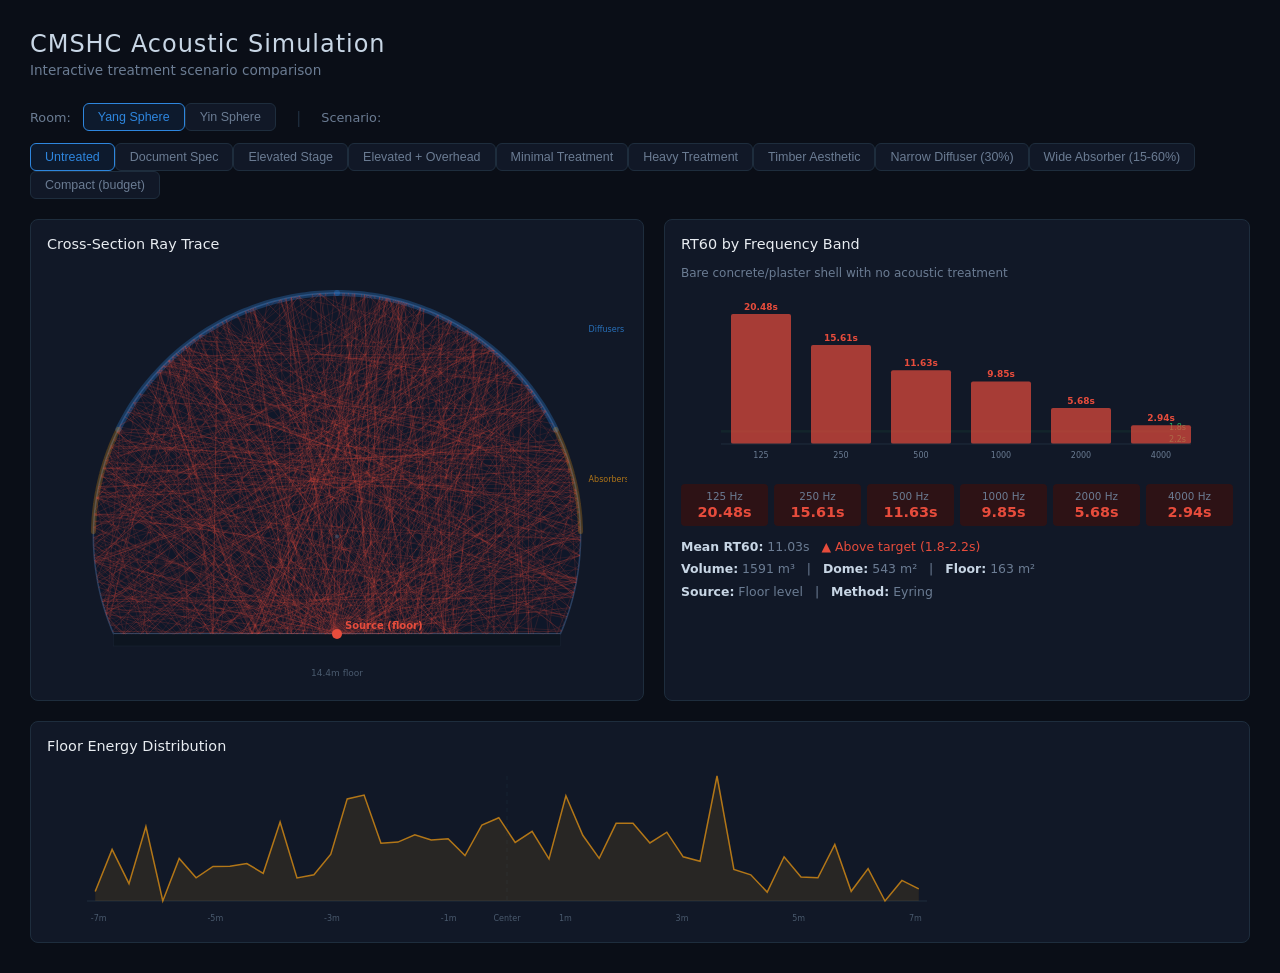
==== index.html @ 95bd2440 "Fix physics errors, calibrate RT60, and correct explanations Major fixes: - Focal convergence: corre" ====
<!DOCTYPE html>
<html lang="en">
<head>
<meta charset="UTF-8">
<meta name="viewport" content="width=device-width, initial-scale=1.0">
<title>CMSHC Acoustic Simulation</title>
<style>
* { margin: 0; padding: 0; box-sizing: border-box; }
body { background: #0a0e17; color: #c8d6e5; font-family: 'Segoe UI', system-ui, sans-serif; padding: 30px; }
h1 { font-size: 1.5rem; font-weight: 500; letter-spacing: 0.04em; margin-bottom: 4px; }
.subtitle { font-size: 0.85rem; color: #6b7c93; margin-bottom: 25px; }
.controls { display: flex; gap: 12px; flex-wrap: wrap; margin-bottom: 20px; align-items: center; }
.controls label { font-size: 0.8rem; color: #6b7c93; }
.btn { background: #111827; border: 1px solid #1e2d3d; color: #6b7c93; padding: 6px 14px;
        border-radius: 6px; cursor: pointer; font-size: 0.78rem; transition: all 0.2s; }
.btn.active { border-color: #2e86de; color: #2e86de; background: #0d1a2d; }
.btn:hover { border-color: #2e86de; }
.panels { display: grid; grid-template-columns: 1fr 1fr; gap: 20px; }
.panel { background: #111827; border: 1px solid #1e2d3d; border-radius: 8px; padding: 16px; }
.panel h3 { font-size: 0.9rem; font-weight: 500; margin-bottom: 12px; color: #e8ecf1; }
.rt60-grid { display: grid; grid-template-columns: repeat(6, 1fr); gap: 6px; margin-top: 10px; }
.rt60-cell { text-align: center; padding: 6px 4px; border-radius: 4px; font-size: 0.75rem; }
.rt60-cell .freq { color: #6b7c93; font-size: 0.65rem; }
.rt60-cell .val { font-size: 0.9rem; font-weight: 600; margin-top: 2px; }
.stats { font-size: 0.78rem; color: #6b7c93; line-height: 1.8; margin-top: 10px; }
.stats strong { color: #c8d6e5; }
.scenario-desc { font-size: 0.75rem; color: #6b7c93; margin-bottom: 12px; line-height: 1.5; }
svg { display: block; }
.energy-bar { fill: #f39c12; opacity: 0.6; }
.target-band { fill: #27ae60; opacity: 0.08; }
@media (max-width: 900px) { .panels { grid-template-columns: 1fr; } }
</style>
</head>
<body>

<h1>CMSHC Acoustic Simulation</h1>
<p class="subtitle">Interactive treatment scenario comparison</p>

<div class="controls">
  <label>Room:</label>
  <div id="room-btns"></div>
  <span style="margin: 0 8px; color:#1e2d3d">|</span>
  <label>Scenario:</label>
  <div id="scenario-btns"></div>
</div>

<div class="panels">
  <div class="panel">
    <h3>Cross-Section Ray Trace</h3>
    <div id="ray-container"></div>
  </div>
  <div class="panel">
    <h3>RT60 by Frequency Band</h3>
    <p id="scenario-desc" class="scenario-desc"></p>
    <div id="rt60-container"></div>
    <div id="rt60-grid" class="rt60-grid"></div>
    <div id="stats" class="stats"></div>
  </div>
  <div class="panel" style="grid-column: 1 / -1;">
    <h3>Floor Energy Distribution</h3>
    <div id="energy-container"></div>
  </div>
</div>

<script>
const DATA = {"yang_sphere":{"name":"Yang Sphere","inner_radius":7.855,"center_height":3.14,"headroom":11.0,"floor_radius":7.2,"oculus_radius":1.0,"volume":1591.0,"dome_area":543.0,"floor_area":163.0,"angle_floor":1.9821,"target_rt60":[1.8,2.2],"scenarios":{"untreated":{"name":"Untreated","description":"Bare concrete/plaster shell with no acoustic treatment","source_height":0.0,"zones":{"diffusers":{"angle_start":0.0,"angle_end":1.1151,"name":"Dome Diffusers (upper 40%)"},"absorbers":{"angle_start":1.1151,"angle_end":1.5506,"name":"Dome Absorbers (30-60%)"}},"rt60":{"freqs":[125,250,500,1000,2000,4000],"values":[20.48,15.61,11.63,9.85,5.68,2.94],"mean":11.03,"method":"Eyring"},"rays":[{"x0":0.0,"y0":0.0,"x1":-7.237,"y1":0.086,"e":1.0},{"x0":-7.237,"y0":0.086,"x1":1.894,"y1":10.764,"e":0.96},{"x0":1.894,"y0":10.764,"x1":3.471,"y1":0.0,"e":0.922},{"x0":3.471,"y0":0.0,"x1":3.901,"y1":9.958,"e":0.903},{"x0":3.901,"y0":9.958,"x1":-7.443,"y1":0.629,"e":0.867},{"x0":-7.443,"y0":0.629,"x1":-2.868,"y1":0.0,"e":0.832},{"x0":-2.868,"y0":0.0,"x1":7.73,"y1":1.744,"e":0.816},{"x0":7.73,"y0":1.744,"x1":-6.365,"y1":7.743,"e":0.783},{"x0":-6.365,"y0":7.743,"x1":2.214,"y1":0.0,"e":0.752},{"x0":2.214,"y0":0.0,"x1":7.71,"y1":4.643,"e":0.737},{"x0":7.71,"y0":4.643,"x1":-5.79,"y1":8.448,"e":0.707},{"x0":-5.79,"y0":8.448,"x1":-2.524,"y1":0.0,"e":0.679},{"x0":-2.524,"y0":0.0,"x1":0.372,"y1":10.986,"e":0.665},{"x0":0.372,"y0":10.986,"x1":2.505,"y1":0.0,"e":0.639},{"x0":2.505,"y0":0.0,"x1":3.449,"y1":10.197,"e":0.626},{"x0":3.449,"y0":10.197,"x1":-6.943,"y1":0.0,"e":0.601},{"x0":-6.943,"y0":0.0,"x1":-7.434,"y1":0.602,"e":0.589},{"x0":-7.434,"y0":0.602,"x1":-6.483,"y1":7.575,"e":0.565},{"x0":-6.483,"y0":7.575,"x1":1.144,"y1":10.912,"e":0.543},{"x0":1.144,"y0":10.912,"x1":7.476,"y1":5.55,"e":0.521},{"x0":0.0,"y0":0.0,"x1":-7.513,"y1":0.848,"e":1.0},{"x0":-7.513,"y0":0.848,"x1":2.788,"y1":10.484,"e":0.96},{"x0":2.788,"y0":10.484,"x1":2.723,"y1":0.0,"e":0.922},{"x0":2.723,"y0":0.0,"x1":1.467,"y1":10.857,"e":0.903},{"x0":1.467,"y0":10.857,"x1":-2.571,"y1":0.0,"e":0.867},{"x0":-2.571,"y0":0.0,"x1":-6.068,"y1":8.128,"e":0.85},{"x0":-6.068,"y0":8.128,"x1":7.855,"y1":3.149,"e":0.816},{"x0":7.855,"y0":3.149,"x1":-2.584,"y1":0.0,"e":0.783},{"x0":-2.584,"y0":0.0,"x1":-7.749,"y1":1.853,"e":0.767},{"x0":-7.749,"y0":1.853,"x1":4.815,"y1":9.346,"e":0.737},{"x0":4.815,"y0":9.346,"x1":2.303,"y1":0.0,"e":0.707},{"x0":2.303,"y0":0.0,"x1":-1.21,"y1":10.902,"e":0.693},{"x0":-1.21,"y0":10.902,"x1":0.258,"y1":0.0,"e":0.665},{"x0":0.258,"y0":0.0,"x1":2.142,"y1":10.697,"e":0.652},{"x0":2.142,"y0":10.697,"x1":-2.563,"y1":0.0,"e":0.626},{"x0":-2.563,"y0":0.0,"x1":-5.79,"y1":8.448,"e":0.613},{"x0":-5.79,"y0":8.448,"x1":7.831,"y1":2.526,"e":0.589},{"x0":7.831,"y0":2.526,"x1":-7.461,"y1":0.685,"e":0.565},{"x0":-7.461,"y0":0.685,"x1":6.259,"y1":7.886,"e":0.543},{"x0":6.259,"y0":7.886,"x1":-2.993,"y1":0.0,"e":0.521},{"x0":0.0,"y0":0.0,"x1":-7.716,"y1":1.669,"e":1.0},{"x0":-7.716,"y0":1.669,"x1":5.164,"y1":9.059,"e":0.96},{"x0":5.164,"y0":9.059,"x1":2.319,"y1":0.0,"e":0.922},{"x0":2.319,"y0":0.0,"x1":-1.477,"y1":10.855,"e":0.903},{"x0":-1.477,"y0":10.855,"x1":-1.586,"y1":0.0,"e":0.867},{"x0":-1.586,"y0":0.0,"x1":-2.644,"y1":10.537,"e":0.85},{"x0":-2.644,"y0":10.537,"x1":5.657,"y1":0.0,"e":0.816},{"x0":5.657,"y0":0.0,"x1":7.853,"y1":2.972,"e":0.799},{"x0":7.853,"y0":2.972,"x1":2.271,"y1":10.66,"e":0.767},{"x0":2.271,"y0":10.66,"x1":-7.51,"y1":5.443,"e":0.737},{"x0":-7.51,"y0":5.443,"x1":-4.914,"y1":0.0,"e":0.707},{"x0":-4.914,"y0":0.0,"x1":0.964,"y1":10.936,"e":0.693},{"x0":0.964,"y0":10.936,"x1":2.211,"y1":0.0,"e":0.665},{"x0":2.211,"y0":0.0,"x1":2.471,"y1":10.596,"e":0.652},{"x0":2.471,"y0":10.596,"x1":-3.669,"y1":0.0,"e":0.626},{"x0":-3.669,"y0":0.0,"x1":-7.286,"y1":6.075,"e":0.613},{"x0":-7.286,"y0":6.075,"x1":4.415,"y1":9.637,"e":0.589},{"x0":4.415,"y0":9.637,"x1":4.335,"y1":0.0,"e":0.565},{"x0":4.335,"y0":0.0,"x1":4.049,"y1":9.871,"e":0.554},{"x0":4.049,"y0":9.871,"x1":-7.627,"y1":5.02,"e":0.532},{"x0":0.0,"y0":0.0,"x1":-7.832,"y1":2.54,"e":1.0},{"x0":-7.832,"y0":2.54,"x1":4.944,"y1":9.244,"e":0.96},{"x0":4.944,"y0":9.244,"x1":1.756,"y1":0.0,"e":0.922},{"x0":1.756,"y0":0.0,"x1":-1.811,"y1":10.784,"e":0.903},{"x0":-1.811,"y0":10.784,"x1":0.893,"y1":0.0,"e":0.867},{"x0":0.893,"y0":0.0,"x1":2.823,"y1":10.47,"e":0.85},{"x0":2.823,"y0":10.47,"x1":-3.048,"y1":0.0,"e":0.816},{"x0":-3.048,"y0":0.0,"x1":-6.758,"y1":7.144,"e":0.799},{"x0":-6.758,"y0":7.144,"x1":7.402,"y1":5.771,"e":0.767},{"x0":7.402,"y0":5.771,"x1":-0.256,"y1":0.0,"e":0.737},{"x0":-0.256,"y0":0.0,"x1":-7.177,"y1":6.333,"e":0.722},{"x0":-7.177,"y0":6.333,"x1":7.854,"y1":3.008,"e":0.693},{"x0":7.854,"y0":3.008,"x1":-7.569,"y1":1.039,"e":0.665},{"x0":-7.569,"y0":1.039,"x1":5.661,"y1":8.585,"e":0.639},{"x0":5.661,"y0":8.585,"x1":-1.141,"y1":0.0,"e":0.613},{"x0":-1.141,"y0":0.0,"x1":-6.205,"y1":7.956,"e":0.601},{"x0":-6.205,"y0":7.956,"x1":7.714,"y1":1.658,"e":0.577},{"x0":7.714,"y0":1.658,"x1":-7.825,"y1":2.458,"e":0.554},{"x0":-7.825,"y0":2.458,"x1":7.069,"y1":6.565,"e":0.532},{"x0":7.069,"y0":6.565,"x1":-1.88,"y1":0.0,"e":0.51},{"x0":0.0,"y0":0.0,"x1":-7.849,"y1":3.45,"e":1.0},{"x0":-7.849,"y0":3.45,"x1":5.781,"y1":8.459,"e":0.96},{"x0":5.781,"y0":8.459,"x1":1.012,"y1":0.0,"e":0.922},{"x0":1.012,"y0":0.0,"x1":-4.831,"y1":9.334,"e":0.903},{"x0":-4.831,"y0":9.334,"x1":2.239,"y1":0.0,"e":0.867},{"x0":2.239,"y0":0.0,"x1":7.39,"y1":5.803,"e":0.85},{"x0":7.39,"y0":5.803,"x1":-5.311,"y1":8.928,"e":0.816},{"x0":-5.311,"y0":8.928,"x1":-2.736,"y1":0.0,"e":0.783},{"x0":-2.736,"y0":0.0,"x1":0.244,"y1":10.991,"e":0.767},{"x0":0.244,"y0":10.991,"x1":1.088,"y1":0.0,"e":0.737},{"x0":1.088,"y0":0.0,"x1":1.829,"y1":10.779,"e":0.722},{"x0":1.829,"y0":10.779,"x1":-4.084,"y1":0.0,"e":0.693},{"x0":-4.084,"y0":0.0,"x1":-7.376,"y1":5.842,"e":0.679},{"x0":-7.376,"y0":5.842,"x1":5.066,"y1":9.143,"e":0.652},{"x0":5.066,"y0":9.143,"x1":3.254,"y1":0.0,"e":0.626},{"x0":3.254,"y0":0.0,"x1":1.953,"y1":10.748,"e":0.613},{"x0":1.953,"y0":10.748,"x1":-4.427,"y1":0.0,"e":0.589},{"x0":-4.427,"y0":0.0,"x1":-7.319,"y1":5.992,"e":0.577},{"x0":-7.319,"y0":5.992,"x1":5.063,"y1":9.146,"e":0.554},{"x0":5.063,"y0":9.146,"x1":3.062,"y1":0.0,"e":0.532},{"x0":0.0,"y0":0.0,"x1":-7.756,"y1":4.386,"e":1.0},{"x0":-7.756,"y0":4.386,"x1":5.733,"y1":8.51,"e":0.96},{"x0":5.733,"y0":8.51,"x1":2.707,"y1":0.0,"e":0.922},{"x0":2.707,"y0":0.0,"x1":-0.088,"y1":10.995,"e":0.903},{"x0":-0.088,"y0":10.995,"x1":-1.077,"y1":0.0,"e":0.867},{"x0":-1.077,"y0":0.0,"x1":-2.796,"y1":10.481,"e":0.85},{"x0":-2.796,"y0":10.481,"x1":4.709,"y1":0.0,"e":0.816},{"x0":4.709,"y0":0.0,"x1":7.714,"y1":4.623,"e":0.799},{"x0":7.714,"y0":4.623,"x1":-1.353,"y1":10.878,"e":0.767},{"x0":-1.353,"y0":10.878,"x1":-7.847,"y1":2.785,"e":0.737},{"x0":-7.847,"y0":2.785,"x1":-4.397,"y1":0.0,"e":0.707},{"x0":-4.397,"y0":0.0,"x1":5.255,"y1":8.979,"e":0.693},{"x0":5.255,"y0":8.979,"x1":-3.151,"y1":0.0,"e":0.665},{"x0":-3.151,"y0":0.0,"x1":-7.435,"y1":5.674,"e":0.652},{"x0":-7.435,"y0":5.674,"x1":5.58,"y1":8.669,"e":0.626},{"x0":5.58,"y0":8.669,"x1":2.208,"y1":0.0,"e":0.601},{"x0":2.208,"y0":0.0,"x1":-2.745,"y1":10.5,"e":0.589},{"x0":-2.745,"y0":10.5,"x1":1.34,"y1":0.0,"e":0.565},{"x0":1.34,"y0":0.0,"x1":4.153,"y1":9.808,"e":0.554},{"x0":4.153,"y0":9.808,"x1":-6.507,"y1":0.0,"e":0.532},{"x0":0.0,"y0":0.0,"x1":-7.543,"y1":5.332,"e":1.0},{"x0":-7.543,"y0":5.332,"x1":7.335,"y1":5.951,"e":0.96},{"x0":7.335,"y0":5.951,"x1":0.381,"y1":0.0,"e":0.922},{"x0":0.381,"y0":0.0,"x1":-6.651,"y1":7.32,"e":0.903},{"x0":-6.651,"y0":7.32,"x1":7.712,"y1":1.65,"e":0.867},{"x0":7.712,"y0":1.65,"x1":-7.821,"y1":3.872,"e":0.832},{"x0":-7.821,"y0":3.872,"x1":7.854,"y1":3.046,"e":0.799},{"x0":7.854,"y0":3.046,"x1":-7.839,"y1":3.639,"e":0.767},{"x0":-7.839,"y0":3.639,"x1":7.401,"y1":0.507,"e":0.736},{"x0":7.401,"y0":0.507,"x1":-5.191,"y1":9.036,"e":0.707},{"x0":-5.191,"y0":9.036,"x1":0.102,"y1":0.0,"e":0.679},{"x0":0.102,"y0":0.0,"x1":5.691,"y1":8.554,"e":0.665},{"x0":5.691,"y0":8.554,"x1":-5.233,"y1":0.0,"e":0.639},{"x0":-5.233,"y0":0.0,"x1":-7.809,"y1":2.288,"e":0.626},{"x0":-7.809,"y0":2.288,"x1":0.361,"y1":10.987,"e":0.601},{"x0":0.361,"y0":10.987,"x1":7.504,"y1":0.819,"e":0.577},{"x0":7.504,"y0":0.819,"x1":4.101,"y1":0.0,"e":0.554},{"x0":4.101,"y0":0.0,"x1":-7.845,"y1":2.741,"e":0.543},{"x0":-7.845,"y0":2.741,"x1":6.798,"y1":7.076,"e":0.521},{"x0":6.798,"y0":7.076,"x1":0.408,"y1":0.0,"e":0.5},{"x0":0.0,"y0":0.0,"x1":-7.206,"y1":6.268,"e":1.0},{"x0":-7.206,"y0":6.268,"x1":7.798,"y1":4.087,"e":0.96},{"x0":7.798,"y0":4.087,"x1":-3.363,"y1":0.0,"e":0.922},{"x0":-3.363,"y0":0.0,"x1":-7.683,"y1":1.507,"e":0.903},{"x0":-7.683,"y0":1.507,"x1":2.672,"y1":10.527,"e":0.867},{"x0":2.672,"y0":10.527,"x1":3.642,"y1":0.0,"e":0.832},{"x0":3.642,"y0":0.0,"x1":5.052,"y1":9.155,"e":0.816},{"x0":5.052,"y0":9.155,"x1":-7.673,"y1":4.82,"e":0.783},{"x0":-7.673,"y0":4.82,"x1":-1.825,"y1":0.0,"e":0.752},{"x0":-1.825,"y0":0.0,"x1":6.384,"y1":7.716,"e":0.737},{"x0":6.384,"y0":7.716,"x1":-7.817,"y1":2.371,"e":0.707},{"x0":-7.817,"y0":2.371,"x1":7.735,"y1":1.773,"e":0.679},{"x0":7.735,"y0":1.773,"x1":-7.716,"y1":4.61,"e":0.652},{"x0":-7.716,"y0":4.61,"x1":6.653,"y1":0.0,"e":0.626},{"x0":6.653,"y0":0.0,"x1":7.323,"y1":0.298,"e":0.613},{"x0":7.323,"y0":0.298,"x1":3.629,"y1":10.107,"e":0.589},{"x0":3.629,"y0":10.107,"x1":-7.43,"y1":5.689,"e":0.565},{"x0":-7.43,"y0":5.689,"x1":-4.077,"y1":0.0,"e":0.543},{"x0":-4.077,"y0":0.0,"x1":1.097,"y1":10.918,"e":0.532},{"x0":1.097,"y0":10.918,"x1":3.432,"y1":0.0,"e":0.51},{"x0":0.0,"y0":0.0,"x1":-6.741,"y1":7.173,"e":1.0},{"x0":-6.741,"y0":7.173,"x1":7.605,"y1":1.175,"e":0.96},{"x0":7.605,"y0":1.175,"x1":-7.571,"y1":1.046,"e":0.922},{"x0":-7.571,"y0":1.046,"x1":6.64,"y1":7.336,"e":0.885},{"x0":6.64,"y0":7.336,"x1":-4.696,"y1":0.0,"e":0.849},{"x0":-4.696,"y0":0.0,"x1":-7.817,"y1":2.373,"e":0.832},{"x0":-7.817,"y0":2.373,"x1":1.655,"y1":10.819,"e":0.799},{"x0":1.655,"y0":10.819,"x1":7.094,"y1":0.0,"e":0.767},{"x0":7.094,"y0":0.0,"x1":7.714,"y1":1.659,"e":0.752},{"x0":7.714,"y0":1.659,"x1":7.432,"y1":5.684,"e":0.722},{"x0":7.432,"y0":5.684,"x1":4.422,"y1":9.632,"e":0.693},{"x0":4.422,"y0":9.632,"x1":-1.42,"y1":10.866,"e":0.665},{"x0":-1.42,"y0":10.866,"x1":-7.337,"y1":5.944,"e":0.639},{"x0":-7.337,"y0":5.944,"x1":-6.245,"y1":0.0,"e":0.613},{"x0":-6.245,"y0":0.0,"x1":-5.63,"y1":8.618,"e":0.601},{"x0":-5.63,"y0":8.618,"x1":5.998,"y1":8.213,"e":0.577},{"x0":5.998,"y0":8.213,"x1":3.87,"y1":0.0,"e":0.554},{"x0":3.87,"y0":0.0,"x1":1.573,"y1":10.836,"e":0.543},{"x0":1.573,"y0":10.836,"x1":-4.064,"y1":0.0,"e":0.521},{"x0":-4.064,"y0":0.0,"x1":-7.472,"y1":5.563,"e":0.51},{"x0":0.0,"y0":0.0,"x1":-6.15,"y1":8.027,"e":1.0},{"x0":-6.15,"y0":8.027,"x1":7.852,"y1":3.374,"e":0.96},{"x0":7.852,"y0":3.374,"x1":1.327,"y1":0.0,"e":0.922},{"x0":1.327,"y0":0.0,"x1":-7.46,"y1":5.601,"e":0.903},{"x0":-7.46,"y0":5.601,"x1":7.855,"y1":3.108,"e":0.867},{"x0":7.855,"y0":3.108,"x1":-5.287,"y1":0.0,"e":0.832},{"x0":-5.287,"y0":0.0,"x1":-7.464,"y1":0.693,"e":0.816},{"x0":-7.464,"y0":0.693,"x1":1.715,"y1":10.806,"e":0.783},{"x0":1.715,"y0":10.806,"x1":3.465,"y1":0.0,"e":0.752},{"x0":3.465,"y0":0.0,"x1":4.216,"y1":9.768,"e":0.737},{"x0":4.216,"y0":9.768,"x1":-7.85,"y1":3.427,"e":0.707},{"x0":-7.85,"y0":3.427,"x1":-0.227,"y1":0.0,"e":0.679},{"x0":-0.227,"y0":0.0,"x1":7.814,"y1":3.938,"e":0.665},{"x0":7.814,"y0":3.938,"x1":-5.531,"y1":8.718,"e":0.639},{"x0":-5.531,"y0":8.718,"x1":-1.113,"y1":0.0,"e":0.613},{"x0":-1.113,"y0":0.0,"x1":4.483,"y1":9.591,"e":0.601},{"x0":4.483,"y0":9.591,"x1":-5.14,"y1":0.0,"e":0.577},{"x0":-5.14,"y0":0.0,"x1":-7.853,"y1":2.966,"e":0.565},{"x0":-7.853,"y0":2.966,"x1":-1.811,"y1":10.784,"e":0.543},{"x0":-1.811,"y0":10.784,"x1":7.739,"y1":4.485,"e":0.521},{"x0":0.0,"y0":0.0,"x1":-5.439,"y1":8.808,"e":1.0},{"x0":-5.439,"y0":8.808,"x1":7.644,"y1":1.333,"e":0.96},{"x0":7.644,"y0":1.333,"x1":0.106,"y1":0.0,"e":0.922},{"x0":0.106,"y0":0.0,"x1":-7.809,"y1":2.292,"e":0.903},{"x0":-7.809,"y0":2.292,"x1":6.393,"y1":7.704,"e":0.867},{"x0":6.393,"y0":7.704,"x1":-2.053,"y1":0.0,"e":0.832},{"x0":-2.053,"y0":0.0,"x1":-7.316,"y1":6.0,"e":0.816},{"x0":-7.316,"y0":6.0,"x1":7.479,"y1":5.542,"e":0.783},{"x0":7.479,"y0":5.542,"x1":0.602,"y1":0.0,"e":0.752},{"x0":0.602,"y0":0.0,"x1":-6.704,"y1":7.234,"e":0.737},{"x0":-6.704,"y0":7.234,"x1":7.784,"y1":2.087,"e":0.707},{"x0":7.784,"y0":2.087,"x1":-7.311,"y1":0.267,"e":0.679},{"x0":-7.311,"y0":0.267,"x1":4.984,"y1":9.211,"e":0.652},{"x0":4.984,"y0":9.211,"x1":-0.705,"y1":0.0,"e":0.626},{"x0":-0.705,"y0":0.0,"x1":-6.129,"y1":8.053,"e":0.613},{"x0":-6.129,"y0":8.053,"x1":7.854,"y1":3.278,"e":0.589},{"x0":7.854,"y0":3.278,"x1":0.348,"y1":0.0,"e":0.565},{"x0":0.348,"y0":0.0,"x1":-7.75,"y1":4.421,"e":0.554},{"x0":-7.75,"y0":4.421,"x1":7.631,"y1":5.002,"e":0.532},{"x0":7.631,"y0":5.002,"x1":-0.389,"y1":0.0,"e":0.51},{"x0":0.0,"y0":0.0,"x1":-4.617,"y1":9.495,"e":1.0},{"x0":-4.617,"y0":9.495,"x1":3.625,"y1":0.0,"e":0.96},{"x0":3.625,"y0":0.0,"x1":7.581,"y1":5.197,"e":0.941},{"x0":7.581,"y0":5.197,"x1":-5.424,"y1":8.822,"e":0.903},{"x0":-5.424,"y0":8.822,"x1":-2.129,"y1":0.0,"e":0.867},{"x0":-2.129,"y0":0.0,"x1":2.237,"y1":10.67,"e":0.85},{"x0":2.237,"y0":10.67,"x1":1.526,"y1":0.0,"e":0.816},{"x0":1.526,"y0":0.0,"x1":1.999,"y1":10.737,"e":0.799},{"x0":1.999,"y0":10.737,"x1":-2.86,"y1":0.0,"e":0.767},{"x0":-2.86,"y0":0.0,"x1":-6.363,"y1":7.747,"e":0.752},{"x0":-6.363,"y0":7.747,"x1":7.779,"y1":4.231,"e":0.722},{"x0":7.779,"y0":4.231,"x1":-2.573,"y1":0.0,"e":0.693},{"x0":-2.573,"y0":0.0,"x1":-7.85,"y1":2.855,"e":0.679},{"x0":-7.85,"y0":2.855,"x1":2.08,"y1":10.715,"e":0.652},{"x0":2.08,"y0":10.715,"x1":5.701,"y1":0.0,"e":0.626},{"x0":5.701,"y0":0.0,"x1":7.112,"y1":6.474,"e":0.613},{"x0":7.112,"y0":6.474,"x1":-3.368,"y1":10.237,"e":0.589},{"x0":-3.368,"y0":10.237,"x1":-6.118,"y1":0.0,"e":0.565},{"x0":-6.118,"y0":0.0,"x1":-7.695,"y1":4.717,"e":0.554},{"x0":-7.695,"y0":4.717,"x1":-1.179,"y1":10.906,"e":0.532},{"x0":0.0,"y0":0.0,"x1":-3.699,"y1":10.07,"e":1.0},{"x0":-3.699,"y0":10.07,"x1":5.249,"y1":0.0,"e":0.96},{"x0":5.249,"y0":0.0,"x1":7.838,"y1":3.664,"e":0.941},{"x0":7.838,"y0":3.664,"x1":1.007,"y1":10.93,"e":0.903},{"x0":1.007,"y0":10.93,"x1":-7.804,"y1":4.035,"e":0.867},{"x0":-7.804,"y0":4.035,"x1":-3.706,"y1":0.0,"e":0.832},{"x0":-3.706,"y0":0.0,"x1":4.263,"y1":9.738,"e":0.816},{"x0":4.263,"y0":9.738,"x1":-0.277,"y1":0.0,"e":0.783},{"x0":-0.277,"y0":0.0,"x1":-4.09,"y1":9.846,"e":0.767},{"x0":-4.09,"y0":9.846,"x1":3.545,"y1":0.0,"e":0.737},{"x0":3.545,"y0":0.0,"x1":7.48,"y1":5.538,"e":0.722},{"x0":7.48,"y0":5.538,"x1":-5.776,"y1":8.463,"e":0.693},{"x0":-5.776,"y0":8.463,"x1":-1.838,"y1":0.0,"e":0.665},{"x0":-1.838,"y0":0.0,"x1":2.693,"y1":10.519,"e":0.652},{"x0":2.693,"y0":10.519,"x1":-1.592,"y1":0.0,"e":0.626},{"x0":-1.592,"y0":0.0,"x1":-4.432,"y1":9.625,"e":0.613},{"x0":-4.432,"y0":9.625,"x1":7.633,"y1":1.286,"e":0.589},{"x0":7.633,"y0":1.286,"x1":1.296,"y1":0.0,"e":0.565},{"x0":1.296,"y0":0.0,"x1":-7.825,"y1":2.449,"e":0.554},{"x0":-7.825,"y0":2.449,"x1":6.835,"y1":7.012,"e":0.532},{"x0":0.0,"y0":0.0,"x1":-2.701,"y1":10.516,"e":1.0},{"x0":-2.701,"y0":10.516,"x1":0.895,"y1":0.0,"e":0.96},{"x0":0.895,"y0":0.0,"x1":3.241,"y1":10.295,"e":0.941},{"x0":3.241,"y0":10.295,"x1":-4.968,"y1":0.0,"e":0.903},{"x0":-4.968,"y0":0.0,"x1":-7.751,"y1":4.415,"e":0.885},{"x0":-7.751,"y0":4.415,"x1":-0.538,"y1":10.977,"e":0.85},{"x0":-0.538,"y0":10.977,"x1":7.85,"y1":3.414,"e":0.816},{"x0":7.85,"y0":3.414,"x1":3.552,"y1":0.0,"e":0.783},{"x0":3.552,"y0":0.0,"x1":-5.42,"y1":8.826,"e":0.767},{"x0":-5.42,"y0":8.826,"x1":0.754,"y1":0.0,"e":0.737},{"x0":0.754,"y0":0.0,"x1":6.719,"y1":7.21,"e":0.722},{"x0":6.719,"y0":7.21,"x1":-7.385,"y1":5.817,"e":0.693},{"x0":-7.385,"y0":5.817,"x1":-2.382,"y1":0.0,"e":0.665},{"x0":-2.382,"y0":0.0,"x1":5.844,"y1":8.389,"e":0.652},{"x0":5.844,"y0":8.389,"x1":-3.921,"y1":0.0,"e":0.626},{"x0":-3.921,"y0":0.0,"x1":-7.843,"y1":3.573,"e":0.613},{"x0":-7.843,"y0":3.573,"x1":3.587,"y1":10.128,"e":0.589},{"x0":3.587,"y0":10.128,"x1":3.429,"y1":0.0,"e":0.565},{"x0":3.429,"y0":0.0,"x1":3.269,"y1":10.283,"e":0.554},{"x0":3.269,"y0":10.283,"x1":-6.077,"y1":0.0,"e":0.532},{"x0":0.0,"y0":0.0,"x1":-1.645,"y1":10.821,"e":1.0},{"x0":-1.645,"y0":10.821,"x1":-0.149,"y1":0.0,"e":0.96},{"x0":-0.149,"y0":0.0,"x1":2.194,"y1":10.683,"e":0.941},{"x0":2.194,"y0":10.683,"x1":-2.776,"y1":0.0,"e":0.903},{"x0":-2.776,"y0":0.0,"x1":-5.739,"y1":8.504,"e":0.885},{"x0":-5.739,"y0":8.504,"x1":7.762,"y1":4.347,"e":0.85},{"x0":7.762,"y0":4.347,"x1":0.278,"y1":0.0,"e":0.816},{"x0":0.278,"y0":0.0,"x1":-7.531,"y1":5.374,"e":0.799},{"x0":-7.531,"y0":5.374,"x1":7.729,"y1":4.542,"e":0.767},{"x0":7.729,"y0":4.542,"x1":-3.188,"y1":0.0,"e":0.737},{"x0":-3.188,"y0":0.0,"x1":-7.817,"y1":2.372,"e":0.722},{"x0":-7.817,"y0":2.372,"x1":1.703,"y1":10.808,"e":0.693},{"x0":1.703,"y0":10.808,"x1":4.805,"y1":0.0,"e":0.665},{"x0":4.805,"y0":0.0,"x1":6.166,"y1":8.006,"e":0.652},{"x0":6.166,"y0":8.006,"x1":-4.743,"y1":9.402,"e":0.626},{"x0":-4.743,"y0":9.402,"x1":-4.858,"y1":0.0,"e":0.601},{"x0":-4.858,"y0":0.0,"x1":-5.821,"y1":8.414,"e":0.589},{"x0":-5.821,"y0":8.414,"x1":5.0,"y1":9.199,"e":0.565},{"x0":5.0,"y0":9.199,"x1":6.253,"y1":0.0,"e":0.543},{"x0":6.253,"y0":0.0,"x1":6.597,"y1":7.403,"e":0.532},{"x0":0.0,"y0":0.0,"x1":-0.552,"y1":10.976,"e":1.0},{"x0":-0.552,"y0":10.976,"x1":1.499,"y1":0.0,"e":0.96},{"x0":1.499,"y0":0.0,"x1":4.208,"y1":9.773,"e":0.941},{"x0":4.208,"y0":9.773,"x1":-6.103,"y1":0.0,"e":0.903},{"x0":-6.103,"y0":0.0,"x1":-7.738,"y1":1.787,"e":0.885},{"x0":-7.738,"y0":1.787,"x1":-4.674,"y1":9.454,"e":0.85},{"x0":-4.674,"y0":9.454,"x1":5.073,"y1":9.138,"e":0.816},{"x0":5.073,"y0":9.138,"x1":5.759,"y1":0.0,"e":0.783},{"x0":5.759,"y0":0.0,"x1":5.968,"y1":8.248,"e":0.767},{"x0":5.968,"y0":8.248,"x1":-4.617,"y1":9.495,"e":0.737},{"x0":-4.617,"y0":9.495,"x1":-6.873,"y1":0.0,"e":0.707},{"x0":-6.873,"y0":0.0,"x1":-7.765,"y1":4.326,"e":0.693},{"x0":-7.765,"y0":4.326,"x1":-3.368,"y1":10.237,"e":0.665},{"x0":-3.368,"y0":10.237,"x1":5.635,"y1":8.612,"e":0.639},{"x0":5.635,"y0":8.612,"x1":5.807,"y1":0.0,"e":0.613},{"x0":5.807,"y0":0.0,"x1":6.273,"y1":7.868,"e":0.601},{"x0":6.273,"y0":7.868,"x1":-4.185,"y1":9.787,"e":0.577},{"x0":-4.185,"y0":9.787,"x1":-6.3,"y1":0.0,"e":0.554},{"x0":-6.3,"y0":0.0,"x1":-7.603,"y1":5.115,"e":0.543},{"x0":-7.603,"y0":5.115,"x1":-0.284,"y1":10.99,"e":0.521},{"x0":0.0,"y0":0.0,"x1":0.552,"y1":10.976,"e":1.0},{"x0":0.552,"y0":10.976,"x1":0.959,"y1":0.0,"e":0.96},{"x0":0.959,"y0":0.0,"x1":1.386,"y1":10.872,"e":0.941},{"x0":1.386,"y0":10.872,"x1":-2.74,"y1":0.0,"e":0.903},{"x0":-2.74,"y0":0.0,"x1":-5.73,"y1":8.513,"e":0.885},{"x0":-5.73,"y0":8.513,"x1":7.385,"y1":5.817,"e":0.85},{"x0":7.385,"y0":5.817,"x1":2.67,"y1":0.0,"e":0.816},{"x0":2.67,"y0":0.0,"x1":-5.121,"y1":9.096,"e":0.799},{"x0":-5.121,"y0":9.096,"x1":2.924,"y1":0.0,"e":0.767},{"x0":2.924,"y0":0.0,"x1":7.303,"y1":6.033,"e":0.752},{"x0":7.303,"y0":6.033,"x1":-5.593,"y1":8.656,"e":0.722},{"x0":-5.593,"y0":8.656,"x1":-2.517,"y1":0.0,"e":0.693},{"x0":-2.517,"y0":0.0,"x1":2.001,"y1":10.736,"e":0.679},{"x0":2.001,"y0":10.736,"x1":1.337,"y1":0.0,"e":0.652},{"x0":1.337,"y0":0.0,"x1":-0.37,"y1":10.987,"e":0.639},{"x0":-0.37,"y0":10.987,"x1":-2.257,"y1":0.0,"e":0.613},{"x0":-2.257,"y0":0.0,"x1":-4.135,"y1":9.819,"e":0.601},{"x0":-4.135,"y0":9.819,"x1":5.644,"y1":0.0,"e":0.577},{"x0":5.644,"y0":0.0,"x1":7.846,"y1":2.756,"e":0.566},{"x0":7.846,"y0":2.756,"x1":3.45,"y1":10.197,"e":0.543},{"x0":0.0,"y0":0.0,"x1":1.645,"y1":10.821,"e":1.0},{"x0":1.645,"y0":10.821,"x1":-2.722,"y1":0.0,"e":0.96},{"x0":-2.722,"y0":0.0,"x1":-6.56,"y1":7.461,"e":0.941},{"x0":-6.56,"y0":7.461,"x1":6.715,"y1":7.216,"e":0.903},{"x0":6.715,"y0":7.216,"x1":2.835,"y1":0.0,"e":0.867},{"x0":2.835,"y0":0.0,"x1":-3.229,"y1":10.301,"e":0.85},{"x0":-3.229,"y0":10.301,"x1":1.426,"y1":0.0,"e":0.816},{"x0":1.426,"y0":0.0,"x1":4.533,"y1":9.555,"e":0.799},{"x0":4.533,"y0":9.555,"x1":-7.624,"y1":1.249,"e":0.767},{"x0":-7.624,"y0":1.249,"x1":7.449,"y1":0.647,"e":0.737},{"x0":7.449,"y0":0.647,"x1":-3.561,"y1":10.142,"e":0.707},{"x0":-3.561,"y0":10.142,"x1":-1.856,"y1":0.0,"e":0.679},{"x0":-1.856,"y0":0.0,"x1":0.884,"y1":10.945,"e":0.665},{"x0":0.884,"y0":10.945,"x1":1.194,"y1":0.0,"e":0.639},{"x0":1.194,"y0":0.0,"x1":1.226,"y1":10.899,"e":0.626},{"x0":1.226,"y0":10.899,"x1":-2.204,"y1":0.0,"e":0.601},{"x0":-2.204,"y0":0.0,"x1":-4.891,"y1":9.287,"e":0.589},{"x0":-4.891,"y0":9.287,"x1":7.854,"y1":3.025,"e":0.565},{"x0":7.854,"y0":3.025,"x1":2.12,"y1":0.0,"e":0.543},{"x0":2.12,"y0":0.0,"x1":-7.258,"y1":6.145,"e":0.532},{"x0":0.0,"y0":0.0,"x1":2.701,"y1":10.516,"e":1.0},{"x0":2.701,"y0":10.516,"x1":-0.762,"y1":0.0,"e":0.96},{"x0":-0.762,"y0":0.0,"x1":-2.964,"y1":10.414,"e":0.941},{"x0":-2.964,"y0":10.414,"x1":1.884,"y1":0.0,"e":0.903},{"x0":1.884,"y0":0.0,"x1":6.303,"y1":7.827,"e":0.885},{"x0":6.303,"y0":7.827,"x1":-7.855,"y1":3.115,"e":0.85},{"x0":-7.855,"y0":3.115,"x1":1.957,"y1":0.0,"e":0.816},{"x0":1.957,"y0":0.0,"x1":7.832,"y1":2.536,"e":0.799},{"x0":7.832,"y0":2.536,"x1":-5.304,"y1":8.934,"e":0.767},{"x0":-5.304,"y0":8.934,"x1":-2.068,"y1":0.0,"e":0.737},{"x0":-2.068,"y0":0.0,"x1":0.576,"y1":10.974,"e":0.722},{"x0":0.576,"y0":10.974,"x1":2.405,"y1":0.0,"e":0.693},{"x0":2.405,"y0":0.0,"x1":4.529,"y1":9.558,"e":0.679},{"x0":4.529,"y0":9.558,"x1":-7.758,"y1":1.91,"e":0.652},{"x0":-7.758,"y0":1.91,"x1":-0.698,"y1":0.0,"e":0.626},{"x0":-0.698,"y0":0.0,"x1":7.83,"y1":2.519,"e":0.613},{"x0":7.83,"y0":2.519,"x1":-4.384,"y1":9.658,"e":0.589},{"x0":-4.384,"y0":9.658,"x1":-1.625,"y1":0.0,"e":0.565},{"x0":-1.625,"y0":0.0,"x1":1.384,"y1":10.872,"e":0.554},{"x0":1.384,"y0":10.872,"x1":-0.127,"y1":0.0,"e":0.532},{"x0":0.0,"y0":0.0,"x1":3.699,"y1":10.07,"e":1.0},{"x0":3.699,"y0":10.07,"x1":-3.078,"y1":0.0,"e":0.96},{"x0":-3.078,"y0":0.0,"x1":-7.462,"y1":5.595,"e":0.941},{"x0":-7.462,"y0":5.595,"x1":4.706,"y1":9.43,"e":0.903},{"x0":4.706,"y0":9.43,"x1":3.785,"y1":0.0,"e":0.867},{"x0":3.785,"y0":0.0,"x1":3.268,"y1":10.283,"e":0.85},{"x0":3.268,"y0":10.283,"x1":-6.864,"y1":0.0,"e":0.816},{"x0":-6.864,"y0":0.0,"x1":-7.427,"y1":0.582,"e":0.799},{"x0":-7.427,"y0":0.582,"x1":-6.987,"y1":6.729,"e":0.767},{"x0":-6.987,"y0":6.729,"x1":-0.622,"y1":10.971,"e":0.737},{"x0":-0.622,"y0":10.971,"x1":6.289,"y1":7.846,"e":0.707},{"x0":6.289,"y0":7.846,"x1":6.805,"y1":0.0,"e":0.679},{"x0":6.805,"y0":0.0,"x1":7.623,"y1":5.037,"e":0.665},{"x0":7.623,"y0":5.037,"x1":1.966,"y1":10.745,"e":0.639},{"x0":1.966,"y0":10.745,"x1":-6.977,"y1":6.75,"e":0.613},{"x0":-6.977,"y0":6.75,"x1":-6.142,"y1":0.0,"e":0.589},{"x0":-6.142,"y0":0.0,"x1":-4.983,"y1":9.212,"e":0.577},{"x0":-4.983,"y0":9.212,"x1":5.521,"y1":8.727,"e":0.554},{"x0":5.521,"y0":8.727,"x1":4.862,"y1":0.0,"e":0.532},{"x0":4.862,"y0":0.0,"x1":4.329,"y1":9.695,"e":0.521},{"x0":0.0,"y0":0.0,"x1":4.617,"y1":9.495,"e":1.0},{"x0":4.617,"y0":9.495,"x1":-6.333,"y1":0.0,"e":0.96},{"x0":-6.333,"y0":0.0,"x1":-7.547,"y1":0.961,"e":0.941},{"x0":-7.547,"y0":0.961,"x1":-4.408,"y1":9.642,"e":0.903},{"x0":-4.408,"y0":9.642,"x1":6.17,"y1":8.001,"e":0.867},{"x0":6.17,"y0":8.001,"x1":6.178,"y1":0.0,"e":0.832},{"x0":6.178,"y0":0.0,"x1":5.301,"y1":8.937,"e":0.816},{"x0":5.301,"y0":8.937,"x1":-5.422,"y1":8.824,"e":0.783},{"x0":-5.422,"y0":8.824,"x1":-4.74,"y1":0.0,"e":0.752},{"x0":-4.74,"y0":0.0,"x1":-2.901,"y1":10.44,"e":0.737},{"x0":-2.901,"y0":10.44,"x1":7.791,"y1":4.145,"e":0.707},{"x0":7.791,"y0":4.145,"x1":3.532,"y1":0.0,"e":0.679},{"x0":3.532,"y0":0.0,"x1":-5.181,"y1":9.045,"e":0.665},{"x0":-5.181,"y0":9.045,"x1":0.375,"y1":0.0,"e":0.639},{"x0":0.375,"y0":0.0,"x1":4.787,"y1":9.368,"e":0.626},{"x0":4.787,"y0":9.368,"x1":-7.636,"y1":1.299,"e":0.601},{"x0":-7.636,"y0":1.299,"x1":0.498,"y1":0.0,"e":0.577},{"x0":0.498,"y0":0.0,"x1":7.649,"y1":1.354,"e":0.565},{"x0":7.649,"y0":1.354,"x1":-5.407,"y1":8.839,"e":0.543},{"x0":-5.407,"y0":8.839,"x1":-1.743,"y1":0.0,"e":0.521},{"x0":0.0,"y0":0.0,"x1":5.439,"y1":8.808,"e":1.0},{"x0":5.439,"y0":8.808,"x1":-5.587,"y1":0.0,"e":0.96},{"x0":-5.587,"y0":0.0,"x1":-7.784,"y1":2.085,"e":0.941},{"x0":-7.784,"y0":2.085,"x1":-1.235,"y1":10.897,"e":0.903},{"x0":-1.235,"y0":10.897,"x1":7.842,"y1":2.694,"e":0.867},{"x0":7.842,"y0":2.694,"x1":3.733,"y1":0.0,"e":0.832},{"x0":3.733,"y0":0.0,"x1":-6.842,"y1":7.0,"e":0.816},{"x0":-6.842,"y0":7.0,"x1":4.835,"y1":0.0,"e":0.783},{"x0":4.835,"y0":0.0,"x1":7.799,"y1":2.206,"e":0.767},{"x0":7.799,"y0":2.206,"x1":1.649,"y1":10.82,"e":0.737},{"x0":1.649,"y0":10.82,"x1":-7.851,"y1":3.382,"e":0.707},{"x0":-7.851,"y0":3.382,"x1":-2.875,"y1":0.0,"e":0.679},{"x0":-2.875,"y0":0.0,"x1":6.297,"y1":7.835,"e":0.665},{"x0":6.297,"y0":7.835,"x1":-3.954,"y1":0.0,"e":0.639},{"x0":-3.954,"y0":0.0,"x1":-7.851,"y1":2.891,"e":0.626},{"x0":-7.851,"y0":2.891,"x1":3.409,"y1":10.217,"e":0.601},{"x0":3.409,"y0":10.217,"x1":3.028,"y1":0.0,"e":0.577},{"x0":3.028,"y0":0.0,"x1":3.662,"y1":10.089,"e":0.565},{"x0":3.662,"y0":10.089,"x1":-7.395,"y1":0.493,"e":0.543},{"x0":-7.395,"y0":0.493,"x1":7.749,"y1":1.852,"e":0.521},{"x0":0.0,"y0":0.0,"x1":6.15,"y1":8.027,"e":1.0},{"x0":6.15,"y0":8.027,"x1":-6.818,"y1":0.0,"e":0.96},{"x0":-6.818,"y0":0.0,"x1":-7.371,"y1":0.425,"e":0.941},{"x0":-7.371,"y0":0.425,"x1":-5.264,"y1":8.971,"e":0.903},{"x0":-5.264,"y0":8.971,"x1":5.184,"y1":9.041,"e":0.867},{"x0":5.184,"y0":9.041,"x1":5.067,"y1":0.0,"e":0.832},{"x0":5.067,"y0":0.0,"x1":4.345,"y1":9.684,"e":0.816},{"x0":4.345,"y0":9.684,"x1":-7.821,"y1":3.873,"e":0.783},{"x0":-7.821,"y0":3.873,"x1":-1.29,"y1":0.0,"e":0.752},{"x0":-1.29,"y0":0.0,"x1":7.659,"y1":4.883,"e":0.737},{"x0":7.659,"y0":4.883,"x1":-7.727,"y1":4.555,"e":0.707},{"x0":-7.727,"y0":4.555,"x1":0.492,"y1":0.0,"e":0.679},{"x0":0.492,"y0":0.0,"x1":7.661,"y1":4.877,"e":0.665},{"x0":7.661,"y0":4.877,"x1":-7.486,"y1":5.521,"e":0.639},{"x0":-7.486,"y0":5.521,"x1":-0.354,"y1":0.0,"e":0.613},{"x0":-0.354,"y0":0.0,"x1":7.459,"y1":5.604,"e":0.601},{"x0":7.459,"y0":5.604,"x1":-7.092,"y1":6.517,"e":0.577},{"x0":-7.092,"y0":6.517,"x1":0.778,"y1":0.0,"e":0.554},{"x0":0.778,"y0":0.0,"x1":7.248,"y1":6.168,"e":0.543},{"x0":7.248,"y0":6.168,"x1":-7.824,"y1":3.832,"e":0.521},{"x0":0.0,"y0":0.0,"x1":6.741,"y1":7.173,"e":1.0},{"x0":6.741,"y0":7.173,"x1":-7.814,"y1":2.339,"e":0.96},{"x0":-7.814,"y0":2.339,"x1":2.943,"y1":0.0,"e":0.922},{"x0":2.943,"y0":0.0,"x1":7.623,"y1":1.247,"e":0.903},{"x0":7.623,"y0":1.247,"x1":-2.253,"y1":10.665,"e":0.867},{"x0":-2.253,"y0":10.665,"x1":-3.774,"y1":0.0,"e":0.832},{"x0":-3.774,"y0":0.0,"x1":-5.455,"y1":8.792,"e":0.816},{"x0":-5.455,"y0":8.792,"x1":7.436,"y1":5.672,"e":0.783},{"x0":7.436,"y0":5.672,"x1":3.67,"y1":0.0,"e":0.752},{"x0":3.67,"y0":0.0,"x1":-1.866,"y1":10.77,"e":0.737},{"x0":-1.866,"y0":10.77,"x1":-1.478,"y1":0.0,"e":0.707},{"x0":-1.478,"y0":0.0,"x1":-0.793,"y1":10.955,"e":0.693},{"x0":-0.793,"y0":10.955,"x1":1.836,"y1":0.0,"e":0.665},{"x0":1.836,"y0":0.0,"x1":4.916,"y1":9.267,"e":0.652},{"x0":4.916,"y0":9.267,"x1":-7.855,"y1":3.086,"e":0.626},{"x0":-7.855,"y0":3.086,"x1":-1.736,"y1":0.0,"e":0.601},{"x0":-1.736,"y0":0.0,"x1":7.564,"y1":5.26,"e":0.589},{"x0":7.564,"y0":5.26,"x1":-7.689,"y1":4.748,"e":0.565},{"x0":-7.689,"y0":4.748,"x1":4.27,"y1":0.0,"e":0.543},{"x0":4.27,"y0":0.0,"x1":7.748,"y1":1.851,"e":0.532},{"x0":0.0,"y0":0.0,"x1":7.206,"y1":6.268,"e":1.0},{"x0":7.206,"y0":6.268,"x1":-7.701,"y1":4.69,"e":0.96},{"x0":-7.701,"y0":4.69,"x1":-0.382,"y1":0.0,"e":0.922},{"x0":-0.382,"y0":0.0,"x1":7.276,"y1":6.1,"e":0.903},{"x0":7.276,"y0":6.1,"x1":-7.602,"y1":5.12,"e":0.867},{"x0":-7.602,"y0":5.12,"x1":-1.421,"y1":0.0,"e":0.832},{"x0":-1.421,"y0":0.0,"x1":6.564,"y1":7.455,"e":0.816},{"x0":6.564,"y0":7.455,"x1":-7.584,"y1":1.093,"e":0.783},{"x0":-7.584,"y0":1.093,"x1":7.676,"y1":1.475,"e":0.752},{"x0":7.676,"y0":1.475,"x1":-6.563,"y1":7.457,"e":0.722},{"x0":-6.563,"y0":7.457,"x1":1.943,"y1":0.0,"e":0.693},{"x0":1.943,"y0":0.0,"x1":7.353,"y1":5.903,"e":0.679},{"x0":7.353,"y0":5.903,"x1":-7.302,"y1":6.035,"e":0.652},{"x0":-7.302,"y0":6.035,"x1":0.597,"y1":0.0,"e":0.626},{"x0":0.597,"y0":0.0,"x1":7.455,"y1":5.614,"e":0.613},{"x0":7.455,"y0":5.614,"x1":-7.752,"y1":4.406,"e":0.589},{"x0":-7.752,"y0":4.406,"x1":4.084,"y1":0.0,"e":0.565},{"x0":4.084,"y0":0.0,"x1":7.728,"y1":1.734,"e":0.554},{"x0":7.728,"y0":1.734,"x1":-2.756,"y1":10.496,"e":0.532},{"x0":-2.756,"y0":10.496,"x1":-4.323,"y1":0.0,"e":0.51},{"x0":0.0,"y0":0.0,"x1":7.543,"y1":5.332,"e":1.0},{"x0":7.543,"y0":5.332,"x1":-7.757,"y1":4.375,"e":0.96},{"x0":-7.757,"y0":4.375,"x1":7.419,"y1":0.56,"e":0.922},{"x0":7.419,"y0":0.56,"x1":-7.612,"y1":5.08,"e":0.885},{"x0":-7.612,"y0":5.08,"x1":7.739,"y1":1.797,"e":0.849},{"x0":7.739,"y0":1.797,"x1":-7.824,"y1":3.832,"e":0.815},{"x0":-7.824,"y0":3.832,"x1":7.711,"y1":4.637,"e":0.783},{"x0":7.711,"y0":4.637,"x1":-7.484,"y1":0.756,"e":0.751},{"x0":-7.484,"y0":0.756,"x1":6.308,"y1":7.82,"e":0.721},{"x0":6.308,"y0":7.82,"x1":-1.576,"y1":0.0,"e":0.693},{"x0":-1.576,"y0":0.0,"x1":-7.015,"y1":6.674,"e":0.679},{"x0":-7.015,"y0":6.674,"x1":7.815,"y1":3.932,"e":0.652},{"x0":7.815,"y0":3.932,"x1":0.132,"y1":0.0,"e":0.625},{"x0":0.132,"y0":0.0,"x1":-7.687,"y1":4.756,"e":0.613},{"x0":-7.687,"y0":4.756,"x1":7.603,"y1":5.115,"e":0.588},{"x0":7.603,"y0":5.115,"x1":-4.486,"y1":0.0,"e":0.565},{"x0":-4.486,"y0":0.0,"x1":-7.732,"y1":1.757,"e":0.554},{"x0":-7.732,"y0":1.757,"x1":2.285,"y1":10.655,"e":0.531},{"x0":2.285,"y0":10.655,"x1":5.344,"y1":0.0,"e":0.51},{"x0":5.344,"y0":0.0,"x1":7.516,"y1":5.423,"e":0.5},{"x0":0.0,"y0":0.0,"x1":7.756,"y1":4.386,"e":1.0},{"x0":7.756,"y0":4.386,"x1":-7.538,"y1":5.349,"e":0.96},{"x0":-7.538,"y0":5.349,"x1":1.619,"y1":0.0,"e":0.922},{"x0":1.619,"y0":0.0,"x1":7.842,"y1":3.597,"e":0.903},{"x0":7.842,"y0":3.597,"x1":-6.014,"y1":8.194,"e":0.867},{"x0":-6.014,"y0":8.194,"x1":-2.522,"y1":0.0,"e":0.832},{"x0":-2.522,"y0":0.0,"x1":2.072,"y1":10.717,"e":0.816},{"x0":2.072,"y0":10.717,"x1":2.043,"y1":0.0,"e":0.783},{"x0":2.043,"y0":0.0,"x1":0.798,"y1":10.955,"e":0.767},{"x0":0.798,"y0":10.955,"x1":-1.479,"y1":0.0,"e":0.737},{"x0":-1.479,"y0":0.0,"x1":-2.859,"y1":10.456,"e":0.722},{"x0":-2.859,"y0":10.456,"x1":5.175,"y1":0.0,"e":0.693},{"x0":5.175,"y0":0.0,"x1":7.779,"y1":4.233,"e":0.679},{"x0":7.779,"y0":4.233,"x1":-0.577,"y1":10.974,"e":0.652},{"x0":-0.577,"y0":10.974,"x1":-7.6,"y1":1.155,"e":0.626},{"x0":-7.6,"y0":1.155,"x1":-5.638,"y1":0.0,"e":0.601},{"x0":-5.638,"y0":0.0,"x1":6.596,"y1":7.406,"e":0.589},{"x0":6.596,"y0":7.406,"x1":-4.009,"y1":0.0,"e":0.565},{"x0":-4.009,"y0":0.0,"x1":-7.853,"y1":3.334,"e":0.554},{"x0":-7.853,"y0":3.334,"x1":3.692,"y1":10.074,"e":0.532},{"x0":0.0,"y0":0.0,"x1":7.849,"y1":3.45,"e":1.0},{"x0":7.849,"y0":3.45,"x1":-7.1,"y1":6.501,"e":0.96},{"x0":-7.1,"y0":6.501,"x1":1.743,"y1":0.0,"e":0.922},{"x0":1.743,"y0":0.0,"x1":7.553,"y1":5.298,"e":0.903},{"x0":7.553,"y0":5.298,"x1":-7.287,"y1":6.073,"e":0.867},{"x0":-7.287,"y0":6.073,"x1":-1.41,"y1":0.0,"e":0.832},{"x0":-1.41,"y0":0.0,"x1":5.83,"y1":8.404,"e":0.816},{"x0":5.83,"y0":8.404,"x1":-6.893,"y1":0.0,"e":0.783},{"x0":-6.893,"y0":0.0,"x1":-7.347,"y1":0.362,"e":0.767},{"x0":-7.347,"y0":0.362,"x1":-5.654,"y1":8.594,"e":0.737},{"x0":-5.654,"y0":8.594,"x1":4.227,"y1":9.761,"e":0.707},{"x0":4.227,"y0":9.761,"x1":6.326,"y1":0.0,"e":0.679},{"x0":6.326,"y0":0.0,"x1":7.714,"y1":4.62,"e":0.665},{"x0":7.714,"y0":4.62,"x1":3.041,"y1":10.383,"e":0.639},{"x0":3.041,"y0":10.383,"x1":-5.627,"y1":8.62,"e":0.613},{"x0":-5.627,"y0":8.62,"x1":-7.464,"y1":0.694,"e":0.589},{"x0":-7.464,"y0":0.694,"x1":-6.619,"y1":0.0,"e":0.565},{"x0":-6.619,"y0":0.0,"x1":4.511,"y1":9.571,"e":0.554},{"x0":4.511,"y0":9.571,"x1":0.508,"y1":0.0,"e":0.532},{"x0":0.508,"y0":0.0,"x1":-3.583,"y1":10.13,"e":0.521},{"x0":0.0,"y0":0.0,"x1":7.832,"y1":2.54,"e":1.0},{"x0":7.832,"y0":2.54,"x1":-3.868,"y1":9.977,"e":0.96},{"x0":-3.868,"y0":9.977,"x1":-3.99,"y1":0.0,"e":0.922},{"x0":-3.99,"y0":0.0,"x1":-4.957,"y1":9.234,"e":0.903},{"x0":-4.957,"y0":9.234,"x1":7.641,"y1":4.963,"e":0.867},{"x0":7.641,"y0":4.963,"x1":2.665,"y1":0.0,"e":0.832},{"x0":2.665,"y0":0.0,"x1":-5.59,"y1":8.658,"e":0.816},{"x0":-5.59,"y0":8.658,"x1":5.568,"y1":0.0,"e":0.783},{"x0":5.568,"y0":0.0,"x1":7.679,"y1":1.486,"e":0.767},{"x0":7.679,"y0":1.486,"x1":1.536,"y1":10.844,"e":0.737},{"x0":1.536,"y0":10.844,"x1":-7.854,"y1":3.021,"e":0.707},{"x0":-7.854,"y0":3.021,"x1":-3.828,"y1":0.0,"e":0.679},{"x0":-3.828,"y0":0.0,"x1":5.541,"y1":8.708,"e":0.665},{"x0":5.541,"y0":8.708,"x1":-2.658,"y1":0.0,"e":0.639},{"x0":-2.658,"y0":0.0,"x1":-7.594,"y1":5.15,"e":0.626},{"x0":-7.594,"y0":5.15,"x1":4.464,"y1":9.603,"e":0.601},{"x0":4.464,"y0":9.603,"x1":3.88,"y1":0.0,"e":0.577},{"x0":3.88,"y0":0.0,"x1":2.14,"y1":10.698,"e":0.565},{"x0":2.14,"y0":10.698,"x1":-5.702,"y1":0.0,"e":0.543},{"x0":-5.702,"y0":0.0,"x1":-7.84,"y1":2.654,"e":0.532},{"x0":0.0,"y0":0.0,"x1":7.716,"y1":1.669,"e":1.0},{"x0":7.716,"y0":1.669,"x1":-4.898,"y1":9.281,"e":0.96},{"x0":-4.898,"y0":9.281,"x1":-1.278,"y1":0.0,"e":0.922},{"x0":-1.278,"y0":0.0,"x1":3.617,"y1":10.113,"e":0.903},{"x0":3.617,"y0":10.113,"x1":-2.457,"y1":0.0,"e":0.867},{"x0":-2.457,"y0":0.0,"x1":-7.069,"y1":6.566,"e":0.85},{"x0":-7.069,"y0":6.566,"x1":6.737,"y1":7.179,"e":0.816},{"x0":6.737,"y0":7.179,"x1":1.058,"y1":0.0,"e":0.783},{"x0":1.058,"y0":0.0,"x1":-4.904,"y1":9.277,"e":0.767},{"x0":-4.904,"y0":9.277,"x1":2.374,"y1":0.0,"e":0.737},{"x0":2.374,"y0":0.0,"x1":7.47,"y1":5.568,"e":0.722},{"x0":7.47,"y0":5.568,"x1":-7.086,"y1":6.53,"e":0.693},{"x0":-7.086,"y0":6.53,"x1":-0.75,"y1":0.0,"e":0.665},{"x0":-0.75,"y0":0.0,"x1":6.432,"y1":7.649,"e":0.652},{"x0":6.432,"y0":7.649,"x1":-7.455,"y1":0.667,"e":0.626},{"x0":-7.455,"y0":0.667,"x1":7.644,"y1":1.334,"e":0.601},{"x0":7.644,"y0":1.334,"x1":-4.983,"y1":9.212,"e":0.577},{"x0":-4.983,"y0":9.212,"x1":-0.362,"y1":0.0,"e":0.554},{"x0":-0.362,"y0":0.0,"x1":3.713,"y1":10.062,"e":0.543},{"x0":3.713,"y0":10.062,"x1":-1.319,"y1":0.0,"e":0.521},{"x0":0.0,"y0":0.0,"x1":7.513,"y1":0.848,"e":1.0},{"x0":7.513,"y0":0.848,"x1":-4.023,"y1":9.887,"e":0.96},{"x0":-4.023,"y0":9.887,"x1":-1.082,"y1":0.0,"e":0.922},{"x0":-1.082,"y0":0.0,"x1":0.894,"y1":10.944,"e":0.903},{"x0":0.894,"y0":10.944,"x1":1.142,"y1":0.0,"e":0.867},{"x0":1.142,"y0":0.0,"x1":0.19,"y1":10.993,"e":0.85},{"x0":0.19,"y0":10.993,"x1":-0.124,"y1":0.0,"e":0.816},{"x0":-0.124,"y0":0.0,"x1":-1.476,"y1":10.855,"e":0.799},{"x0":-1.476,"y0":10.855,"x1":-0.065,"y1":0.0,"e":0.767},{"x0":-0.065,"y0":0.0,"x1":0.494,"y1":10.98,"e":0.752},{"x0":0.494,"y0":10.98,"x1":-0.563,"y1":0.0,"e":0.722},{"x0":-0.563,"y0":0.0,"x1":-1.682,"y1":10.813,"e":0.708},{"x0":-1.682,"y0":10.813,"x1":2.542,"y1":0.0,"e":0.679},{"x0":2.542,"y0":0.0,"x1":5.012,"y1":9.189,"e":0.666},{"x0":5.012,"y0":9.189,"x1":-7.537,"y1":0.929,"e":0.639},{"x0":-7.537,"y0":0.929,"x1":7.249,"y1":0.116,"e":0.613},{"x0":7.249,"y0":0.116,"x1":-5.175,"y1":9.05,"e":0.589},{"x0":-5.175,"y0":9.05,"x1":0.997,"y1":0.0,"e":0.565},{"x0":0.997,"y0":0.0,"x1":6.25,"y1":7.898,"e":0.554},{"x0":6.25,"y0":7.898,"x1":-7.694,"y1":4.724,"e":0.532},{"x0":0.0,"y0":0.0,"x1":7.237,"y1":0.086,"e":1.0},{"x0":7.237,"y0":0.086,"x1":-4.431,"y1":9.626,"e":0.96},{"x0":-4.431,"y0":9.626,"x1":-0.988,"y1":0.0,"e":0.922},{"x0":-0.988,"y0":0.0,"x1":1.596,"y1":10.831,"e":0.903},{"x0":1.596,"y0":10.831,"x1":-0.507,"y1":0.0,"e":0.867},{"x0":-0.507,"y0":0.0,"x1":-3.591,"y1":10.126,"e":0.85},{"x0":-3.591,"y0":10.126,"x1":3.343,"y1":0.0,"e":0.816},{"x0":3.343,"y0":0.0,"x1":6.962,"y1":6.777,"e":0.799},{"x0":6.962,"y0":6.777,"x1":-5.028,"y1":9.175,"e":0.767},{"x0":-5.028,"y0":9.175,"x1":-4.016,"y1":0.0,"e":0.737},{"x0":-4.016,"y0":0.0,"x1":-3.835,"y1":9.996,"e":0.722},{"x0":-3.835,"y0":9.996,"x1":7.735,"y1":4.507,"e":0.693},{"x0":7.735,"y0":4.507,"x1":3.69,"y1":0.0,"e":0.665},{"x0":3.69,"y0":0.0,"x1":-3.718,"y1":10.06,"e":0.652},{"x0":-3.718,"y0":10.06,"x1":-0.378,"y1":0.0,"e":0.626},{"x0":-0.378,"y0":0.0,"x1":3.981,"y1":9.912,"e":0.613},{"x0":3.981,"y0":9.912,"x1":-5.503,"y1":0.0,"e":0.589},{"x0":-5.503,"y0":0.0,"x1":-7.832,"y1":2.54,"e":0.577},{"x0":-7.832,"y0":2.54,"x1":-2.018,"y1":10.731,"e":0.554},{"x0":-2.018,"y0":10.731,"x1":7.11,"y1":6.48,"e":0.532}],"floor_energy":{"bins":[-7.06,-6.77,-6.48,-6.19,-5.9,-5.62,-5.33,-5.04,-4.75,-4.46,-4.18,-3.89,-3.6,-3.31,-3.02,-2.74,-2.45,-2.16,-1.87,-1.58,-1.3,-1.01,-0.72,-0.43,-0.14,0.14,0.43,0.72,1.01,1.3,1.58,1.87,2.16,2.45,2.74,3.02,3.31,3.6,3.89,4.18,4.46,4.75,5.04,5.33,5.62,5.9,6.19,6.48,6.77,7.06],"energy":[0.601,3.2661,1.0971,4.716,0.0,2.6927,1.4709,2.1873,2.2021,2.3715,1.7565,4.9998,1.4584,1.6583,2.9622,6.4669,6.7061,3.6506,3.7285,4.1949,3.8591,3.9367,2.8771,4.8141,5.2738,3.7069,4.4131,2.6681,6.6609,4.1589,2.6973,4.9203,4.9182,3.6695,4.3583,2.7978,2.5175,7.914,1.9976,1.6615,0.5654,2.7959,1.5255,1.4702,3.585,0.6132,2.0541,0.0,1.3047,0.7671]}},"document_spec":{"name":"Document Spec","description":"QRD diffusers (upper 40%), perforated panel absorbers (mid 30-60%), perforated floor with plenum bass trap (30% floor)","source_height":0.0,"zones":{"diffusers":{"angle_start":0.0,"angle_end":1.1151,"name":"Dome Diffusers (upper 40%)"},"absorbers":{"angle_start":1.1151,"angle_end":1.5506,"name":"Dome Absorbers (30-60%)"}},"rt60":{"freqs":[125,250,500,1000,2000,4000],"values":[2.4,1.29,1.08,1.07,1.08,1.03],"mean":1.32,"method":"Eyring"},"rays":[{"x0":0.0,"y0":0.0,"x1":-7.237,"y1":0.086,"e":1.0},{"x0":-7.237,"y0":0.086,"x1":1.894,"y1":10.764,"e":0.96},{"x0":1.894,"y0":10.764,"x1":-0.772,"y1":0.0,"e":0.816},{"x0":-0.772,"y0":0.0,"x1":-5.516,"y1":8.732,"e":0.408},{"x0":-5.516,"y0":8.732,"x1":7.62,"y1":5.049,"e":0.347},{"x0":7.62,"y0":5.049,"x1":-7.853,"y1":3.296,"e":0.069},{"x0":-7.853,"y0":3.296,"x1":7.854,"y1":3.043,"e":0.067},{"x0":7.854,"y0":3.043,"x1":-7.733,"y1":1.763,"e":0.064},{"x0":-7.733,"y0":1.763,"x1":6.721,"y1":7.206,"e":0.061},{"x0":6.721,"y0":7.206,"x1":-3.83,"y1":9.998,"e":0.052},{"x0":-3.83,"y0":9.998,"x1":-2.183,"y1":0.0,"e":0.044},{"x0":-2.183,"y0":0.0,"x1":0.457,"y1":10.982,"e":0.022},{"x0":0.457,"y0":10.982,"x1":7.224,"y1":6.225,"e":0.019},{"x0":0.0,"y0":0.0,"x1":-7.513,"y1":0.848,"e":1.0},{"x0":-7.513,"y0":0.848,"x1":3.863,"y1":9.98,"e":0.96},{"x0":3.863,"y0":9.98,"x1":-5.317,"y1":8.922,"e":0.816},{"x0":-5.317,"y0":8.922,"x1":7.389,"y1":5.807,"e":0.694},{"x0":7.389,"y0":5.807,"x1":2.429,"y1":0.0,"e":0.139},{"x0":2.429,"y0":0.0,"x1":-5.515,"y1":8.734,"e":0.069},{"x0":-5.515,"y0":8.734,"x1":-1.093,"y1":0.0,"e":0.059},{"x0":-1.093,"y0":0.0,"x1":-0.799,"y1":10.954,"e":0.029},{"x0":-0.799,"y0":10.954,"x1":7.297,"y1":6.047,"e":0.025},{"x0":0.0,"y0":0.0,"x1":-7.716,"y1":1.669,"e":1.0},{"x0":-7.716,"y0":1.669,"x1":3.715,"y1":10.061,"e":0.96},{"x0":3.715,"y0":10.061,"x1":7.522,"y1":5.404,"e":0.816},{"x0":7.522,"y0":5.404,"x1":2.649,"y1":0.0,"e":0.163},{"x0":2.649,"y0":0.0,"x1":-2.067,"y1":10.718,"e":0.082},{"x0":-2.067,"y0":10.718,"x1":-0.394,"y1":0.0,"e":0.069},{"x0":-0.394,"y0":0.0,"x1":3.765,"y1":10.034,"e":0.035},{"x0":3.765,"y0":10.034,"x1":-6.22,"y1":7.937,"e":0.029},{"x0":-6.22,"y0":7.937,"x1":-0.691,"y1":0.0,"e":0.025},{"x0":-0.691,"y0":0.0,"x1":5.995,"y1":8.216,"e":0.013},{"x0":5.995,"y0":8.216,"x1":1.015,"y1":0.0,"e":0.011},{"x0":0.0,"y0":0.0,"x1":-7.832,"y1":2.54,"e":1.0},{"x0":-7.832,"y0":2.54,"x1":6.267,"y1":7.876,"e":0.96},{"x0":6.267,"y0":7.876,"x1":5.468,"y1":0.0,"e":0.816},{"x0":5.468,"y0":0.0,"x1":1.525,"y1":10.846,"e":0.408},{"x0":1.525,"y0":10.846,"x1":-5.991,"y1":0.0,"e":0.347},{"x0":-5.991,"y0":0.0,"x1":-7.463,"y1":5.591,"e":0.173},{"x0":-7.463,"y0":5.591,"x1":1.813,"y1":10.783,"e":0.035},{"x0":1.813,"y0":10.783,"x1":-7.848,"y1":3.463,"e":0.029},{"x0":0.0,"y0":0.0,"x1":-7.849,"y1":3.45,"e":1.0},{"x0":-7.849,"y0":3.45,"x1":7.483,"y1":5.529,"e":0.2},{"x0":7.483,"y0":5.529,"x1":-2.64,"y1":0.0,"e":0.04},{"x0":-2.64,"y0":0.0,"x1":-7.233,"y1":6.205,"e":0.02},{"x0":0.0,"y0":0.0,"x1":-7.756,"y1":4.386,"e":1.0},{"x0":-7.756,"y0":4.386,"x1":7.136,"y1":6.423,"e":0.2},{"x0":7.136,"y0":6.423,"x1":2.446,"y1":0.0,"e":0.04},{"x0":2.446,"y0":0.0,"x1":-3.913,"y1":9.951,"e":0.02},{"x0":-3.913,"y0":9.951,"x1":3.271,"y1":0.0,"e":0.017},{"x0":0.0,"y0":0.0,"x1":-7.543,"y1":5.332,"e":1.0},{"x0":-7.543,"y0":5.332,"x1":7.129,"y1":0.0,"e":0.2},{"x0":7.129,"y0":0.0,"x1":7.223,"y1":0.053,"e":0.1},{"x0":7.223,"y0":0.053,"x1":3.155,"y1":10.334,"e":0.096},{"x0":3.155,"y0":10.334,"x1":-2.641,"y1":0.0,"e":0.082},{"x0":-2.641,"y0":0.0,"x1":-7.188,"y1":6.307,"e":0.041},{"x0":0.0,"y0":0.0,"x1":-7.206,"y1":6.268,"e":1.0},{"x0":-7.206,"y0":6.268,"x1":7.849,"y1":2.836,"e":0.2},{"x0":7.849,"y0":2.836,"x1":-7.828,"y1":2.496,"e":0.192},{"x0":-7.828,"y0":2.496,"x1":7.426,"y1":5.7,"e":0.184},{"x0":7.426,"y0":5.7,"x1":-7.387,"y1":0.47,"e":0.037},{"x0":-7.387,"y0":0.47,"x1":7.567,"y1":5.249,"e":0.035},{"x0":0.0,"y0":0.0,"x1":-6.741,"y1":7.173,"e":1.0},{"x0":-6.741,"y0":7.173,"x1":-5.13,"y1":0.0,"e":0.85},{"x0":-5.13,"y0":0.0,"x1":-6.613,"y1":7.38,"e":0.425},{"x0":-6.613,"y0":7.38,"x1":-1.102,"y1":10.918,"e":0.361},{"x0":-1.102,"y0":10.918,"x1":7.79,"y1":4.15,"e":0.307},{"x0":7.79,"y0":4.15,"x1":-4.023,"y1":0.0,"e":0.061},{"x0":-4.023,"y0":0.0,"x1":-7.546,"y1":0.959,"e":0.031},{"x0":-7.546,"y0":0.959,"x1":0.918,"y1":10.941,"e":0.029},{"x0":0.918,"y0":10.941,"x1":7.288,"y1":0.21,"e":0.025},{"x0":7.288,"y0":0.21,"x1":6.138,"y1":0.0,"e":0.024},{"x0":6.138,"y0":0.0,"x1":-5.742,"y1":8.5,"e":0.012},{"x0":-5.742,"y0":8.5,"x1":-6.85,"y1":0.0,"e":0.01},{"x0":0.0,"y0":0.0,"x1":-6.15,"y1":8.027,"e":1.0},{"x0":-6.15,"y0":8.027,"x1":3.811,"y1":10.009,"e":0.85},{"x0":3.811,"y0":10.009,"x1":7.154,"y1":0.0,"e":0.722},{"x0":7.154,"y0":0.0,"x1":7.357,"y1":5.892,"e":0.361},{"x0":7.357,"y0":5.892,"x1":-2.533,"y1":10.576,"e":0.072},{"x0":-2.533,"y0":10.576,"x1":1.88,"y1":0.0,"e":0.061},{"x0":1.88,"y0":0.0,"x1":3.914,"y1":9.95,"e":0.031},{"x0":3.914,"y0":9.95,"x1":1.044,"y1":0.0,"e":0.026},{"x0":1.044,"y0":0.0,"x1":2.393,"y1":10.622,"e":0.013},{"x0":2.393,"y0":10.622,"x1":-4.115,"y1":0.0,"e":0.011},{"x0":0.0,"y0":0.0,"x1":-5.439,"y1":8.808,"e":1.0},{"x0":-5.439,"y0":8.808,"x1":2.591,"y1":10.556,"e":0.85},{"x0":2.591,"y0":10.556,"x1":4.096,"y1":0.0,"e":0.722},{"x0":4.096,"y0":0.0,"x1":6.101,"y1":8.088,"e":0.361},{"x0":6.101,"y0":8.088,"x1":-3.51,"y1":0.0,"e":0.307},{"x0":-3.51,"y0":0.0,"x1":-6.931,"y1":6.836,"e":0.154},{"x0":-6.931,"y0":6.836,"x1":-2.641,"y1":10.538,"e":0.131},{"x0":-2.641,"y0":10.538,"x1":5.09,"y1":0.0,"e":0.111},{"x0":5.09,"y0":0.0,"x1":6.794,"y1":7.083,"e":0.055},{"x0":6.794,"y0":7.083,"x1":1.772,"y1":10.793,"e":0.047},{"x0":1.772,"y0":10.793,"x1":-5.357,"y1":0.0,"e":0.04},{"x0":-5.357,"y0":0.0,"x1":-7.578,"y1":5.207,"e":0.02},{"x0":0.0,"y0":0.0,"x1":-4.617,"y1":9.495,"e":1.0},{"x0":-4.617,"y0":9.495,"x1":3.82,"y1":0.0,"e":0.85},{"x0":3.82,"y0":0.0,"x1":7.438,"y1":5.665,"e":0.425},{"x0":7.438,"y0":5.665,"x1":0.822,"y1":10.952,"e":0.085},{"x0":0.822,"y0":10.952,"x1":6.487,"y1":0.0,"e":0.072},{"x0":6.487,"y0":0.0,"x1":6.852,"y1":6.982,"e":0.036},{"x0":6.852,"y0":6.982,"x1":0.824,"y1":10.952,"e":0.031},{"x0":0.824,"y0":10.952,"x1":-2.352,"y1":0.0,"e":0.026},{"x0":-2.352,"y0":0.0,"x1":-1.113,"y1":10.916,"e":0.013},{"x0":-1.113,"y0":10.916,"x1":6.321,"y1":0.0,"e":0.011},{"x0":0.0,"y0":0.0,"x1":-3.699,"y1":10.07,"e":1.0},{"x0":-3.699,"y0":10.07,"x1":-7.852,"y1":3.37,"e":0.85},{"x0":-7.852,"y0":3.37,"x1":-2.97,"y1":0.0,"e":0.17},{"x0":-2.97,"y0":0.0,"x1":5.767,"y1":8.473,"e":0.085},{"x0":5.767,"y0":8.473,"x1":5.018,"y1":0.0,"e":0.072},{"x0":5.018,"y0":0.0,"x1":1.131,"y1":10.913,"e":0.036},{"x0":1.131,"y0":10.913,"x1":-7.431,"y1":0.595,"e":0.031},{"x0":-7.431,"y0":0.595,"x1":-0.553,"y1":0.0,"e":0.029},{"x0":-0.553,"y0":0.0,"x1":7.849,"y1":2.843,"e":0.015},{"x0":7.849,"y0":2.843,"x1":-6.161,"y1":8.013,"e":0.014},{"x0":-6.161,"y0":8.013,"x1":-3.952,"y1":0.0,"e":0.012},{"x0":0.0,"y0":0.0,"x1":-2.701,"y1":10.516,"e":1.0},{"x0":-2.701,"y0":10.516,"x1":7.842,"y1":2.69,"e":0.85},{"x0":7.842,"y0":2.69,"x1":3.891,"y1":0.0,"e":0.816},{"x0":3.891,"y0":0.0,"x1":-7.18,"y1":6.326,"e":0.408},{"x0":-7.18,"y0":6.326,"x1":7.614,"y1":1.208,"e":0.082},{"x0":7.614,"y0":1.208,"x1":-7.647,"y1":4.935,"e":0.078},{"x0":-7.647,"y0":4.935,"x1":7.061,"y1":6.581,"e":0.016},{"x0":0.0,"y0":0.0,"x1":-1.645,"y1":10.821,"e":1.0},{"x0":-1.645,"y0":10.821,"x1":6.157,"y1":8.018,"e":0.85},{"x0":6.157,"y0":8.018,"x1":-7.826,"y1":3.819,"e":0.722},{"x0":-7.826,"y0":3.819,"x1":-3.989,"y1":0.0,"e":0.144},{"x0":-3.989,"y0":0.0,"x1":0.053,"y1":10.995,"e":0.072},{"x0":0.053,"y0":10.995,"x1":-7.768,"y1":1.976,"e":0.061},{"x0":-7.768,"y0":1.976,"x1":-4.846,"y1":0.0,"e":0.059},{"x0":-4.846,"y0":0.0,"x1":2.72,"y1":10.509,"e":0.029},{"x0":2.72,"y0":10.509,"x1":7.821,"y1":2.414,"e":0.025},{"x0":7.821,"y0":2.414,"x1":4.887,"y1":0.0,"e":0.024},{"x0":4.887,"y0":0.0,"x1":-0.985,"y1":10.933,"e":0.012},{"x0":-0.985,"y0":10.933,"x1":7.279,"y1":0.189,"e":0.01},{"x0":0.0,"y0":0.0,"x1":-0.552,"y1":10.976,"e":1.0},{"x0":-0.552,"y0":10.976,"x1":5.014,"y1":0.0,"e":0.85},{"x0":5.014,"y0":0.0,"x1":7.846,"y1":3.506,"e":0.425},{"x0":7.846,"y0":3.506,"x1":-4.491,"y1":9.585,"e":0.085},{"x0":-4.491,"y0":9.585,"x1":7.33,"y1":0.317,"e":0.072},{"x0":7.33,"y0":0.317,"x1":-7.671,"y1":1.451,"e":0.069},{"x0":-7.671,"y0":1.451,"x1":6.672,"y1":7.285,"e":0.067},{"x0":6.672,"y0":7.285,"x1":4.513,"y1":0.0,"e":0.057},{"x0":4.513,"y0":0.0,"x1":-0.185,"y1":10.993,"e":0.028},{"x0":-0.185,"y0":10.993,"x1":5.226,"y1":0.0,"e":0.024},{"x0":5.226,"y0":0.0,"x1":7.852,"y1":3.364,"e":0.012},{"x0":0.0,"y0":0.0,"x1":0.552,"y1":10.976,"e":1.0},{"x0":0.552,"y0":10.976,"x1":-0.566,"y1":0.0,"e":0.85},{"x0":-0.566,"y0":0.0,"x1":-2.936,"y1":10.426,"e":0.425},{"x0":-2.936,"y0":10.426,"x1":4.392,"y1":9.653,"e":0.361},{"x0":4.392,"y0":9.653,"x1":-6.281,"y1":0.0,"e":0.307},{"x0":-6.281,"y0":0.0,"x1":-7.502,"y1":0.813,"e":0.154},{"x0":-7.502,"y0":0.813,"x1":-2.308,"y1":10.649,"e":0.147},{"x0":-2.308,"y0":10.649,"x1":5.813,"y1":0.0,"e":0.125},{"x0":5.813,"y0":0.0,"x1":7.631,"y1":5.002,"e":0.063},{"x0":7.631,"y0":5.002,"x1":2.764,"y1":10.493,"e":0.013},{"x0":2.764,"y0":10.493,"x1":-4.1,"y1":9.84,"e":0.011},{"x0":0.0,"y0":0.0,"x1":1.645,"y1":10.821,"e":1.0},{"x0":1.645,"y0":10.821,"x1":6.956,"y1":0.0,"e":0.85},{"x0":6.956,"y0":0.0,"x1":7.815,"y1":2.349,"e":0.425},{"x0":7.815,"y0":2.349,"x1":6.323,"y1":7.8,"e":0.408},{"x0":6.323,"y0":7.8,"x1":4.674,"y1":9.453,"e":0.347},{"x0":4.674,"y0":9.453,"x1":0.53,"y1":10.977,"e":0.295},{"x0":0.53,"y0":10.977,"x1":7.227,"y1":0.063,"e":0.251},{"x0":7.227,"y0":0.063,"x1":6.982,"y1":0.0,"e":0.241},{"x0":6.982,"y0":0.0,"x1":-4.562,"y1":9.535,"e":0.12},{"x0":-4.562,"y0":9.535,"x1":2.098,"y1":0.0,"e":0.102},{"x0":2.098,"y0":0.0,"x1":5.265,"y1":8.969,"e":0.051},{"x0":5.265,"y0":8.969,"x1":5.435,"y1":0.0,"e":0.043},{"x0":5.435,"y0":0.0,"x1":4.644,"y1":9.475,"e":0.022},{"x0":4.644,"y0":9.475,"x1":-7.792,"y1":2.149,"e":0.018},{"x0":-7.792,"y0":2.149,"x1":-0.263,"y1":0.0,"e":0.018},{"x0":0.0,"y0":0.0,"x1":2.701,"y1":10.516,"e":1.0},{"x0":2.701,"y0":10.516,"x1":4.506,"y1":0.0,"e":0.85},{"x0":4.506,"y0":0.0,"x1":2.875,"y1":10.45,"e":0.425},{"x0":2.875,"y0":10.45,"x1":-5.077,"y1":9.134,"e":0.361},{"x0":-5.077,"y0":9.134,"x1":-7.605,"y1":5.108,"e":0.307},{"x0":-7.605,"y0":5.108,"x1":-3.81,"y1":0.0,"e":0.061},{"x0":-3.81,"y0":0.0,"x1":5.15,"y1":9.071,"e":0.031},{"x0":5.15,"y0":9.071,"x1":5.434,"y1":0.0,"e":0.026},{"x0":5.434,"y0":0.0,"x1":6.839,"y1":7.003,"e":0.013},{"x0":6.839,"y0":7.003,"x1":-0.023,"y1":10.995,"e":0.011},{"x0":0.0,"y0":0.0,"x1":3.699,"y1":10.07,"e":1.0},{"x0":3.699,"y0":10.07,"x1":-6.69,"y1":7.257,"e":0.85},{"x0":-6.69,"y0":7.257,"x1":-7.212,"y1":0.028,"e":0.722},{"x0":-7.212,"y0":0.028,"x1":-7.181,"y1":0.0,"e":0.694},{"x0":-7.181,"y0":0.0,"x1":5.893,"y1":8.334,"e":0.347},{"x0":5.893,"y0":8.334,"x1":-6.173,"y1":7.997,"e":0.295},{"x0":-6.173,"y0":7.997,"x1":-7.828,"y1":2.485,"e":0.251},{"x0":-7.828,"y0":2.485,"x1":-6.157,"y1":0.0,"e":0.241},{"x0":-6.157,"y0":0.0,"x1":-3.337,"y1":10.251,"e":0.12},{"x0":-3.337,"y0":10.251,"x1":0.994,"y1":0.0,"e":0.102},{"x0":0.994,"y0":0.0,"x1":5.318,"y1":8.921,"e":0.051},{"x0":5.318,"y0":8.921,"x1":-4.264,"y1":0.0,"e":0.043},{"x0":-4.264,"y0":0.0,"x1":-7.842,"y1":2.682,"e":0.022},{"x0":-7.842,"y0":2.682,"x1":0.114,"y1":10.994,"e":0.021},{"x0":0.114,"y0":10.994,"x1":-7.103,"y1":6.494,"e":0.018},{"x0":0.0,"y0":0.0,"x1":4.617,"y1":9.495,"e":1.0},{"x0":4.617,"y0":9.495,"x1":-6.529,"y1":0.0,"e":0.85},{"x0":-6.529,"y0":0.0,"x1":-7.847,"y1":2.789,"e":0.425},{"x0":-7.847,"y0":2.789,"x1":-4.11,"y1":9.834,"e":0.408},{"x0":-4.11,"y0":9.834,"x1":7.457,"y1":0.673,"e":0.347},{"x0":7.457,"y0":0.673,"x1":-7.808,"y1":2.286,"e":0.333},{"x0":-7.808,"y0":2.286,"x1":5.896,"y1":8.331,"e":0.32},{"x0":5.896,"y0":8.331,"x1":-2.518,"y1":10.581,"e":0.272},{"x0":-2.518,"y0":10.581,"x1":6.528,"y1":7.509,"e":0.231},{"x0":6.528,"y0":7.509,"x1":-3.862,"y1":9.981,"e":0.196},{"x0":-3.862,"y0":9.981,"x1":7.663,"y1":4.867,"e":0.167},{"x0":7.663,"y0":4.867,"x1":5.241,"y1":0.0,"e":0.033},{"x0":5.241,"y0":0.0,"x1":-4.081,"y1":9.852,"e":0.017},{"x0":-4.081,"y0":9.852,"x1":7.656,"y1":4.897,"e":0.014},{"x0":0.0,"y0":0.0,"x1":5.439,"y1":8.808,"e":1.0},{"x0":5.439,"y0":8.808,"x1":-3.572,"y1":0.0,"e":0.85},{"x0":-3.572,"y0":0.0,"x1":-7.849,"y1":3.435,"e":0.425},{"x0":-7.849,"y0":3.435,"x1":6.286,"y1":7.851,"e":0.085},{"x0":6.286,"y0":7.851,"x1":-7.426,"y1":0.581,"e":0.072},{"x0":-7.426,"y0":0.581,"x1":7.758,"y1":4.373,"e":0.069},{"x0":7.758,"y0":4.373,"x1":-6.779,"y1":7.108,"e":0.014},{"x0":-6.779,"y0":7.108,"x1":-5.786,"y1":0.0,"e":0.012},{"x0":0.0,"y0":0.0,"x1":6.15,"y1":8.027,"e":1.0},{"x0":6.15,"y0":8.027,"x1":-7.839,"y1":3.64,"e":0.85},{"x0":-7.839,"y0":3.64,"x1":-1.191,"y1":0.0,"e":0.17},{"x0":-1.191,"y0":0.0,"x1":6.911,"y1":6.873,"e":0.085},{"x0":6.911,"y0":6.873,"x1":0.855,"y1":0.0,"e":0.072},{"x0":0.855,"y0":0.0,"x1":-3.0,"y1":10.4,"e":0.036},{"x0":-3.0,"y0":10.4,"x1":4.872,"y1":9.302,"e":0.031},{"x0":4.872,"y0":9.302,"x1":7.672,"y1":4.825,"e":0.026},{"x0":0.0,"y0":0.0,"x1":6.741,"y1":7.173,"e":1.0},{"x0":6.741,"y0":7.173,"x1":3.574,"y1":0.0,"e":0.85},{"x0":3.574,"y0":0.0,"x1":-0.098,"y1":10.995,"e":0.425},{"x0":-0.098,"y0":10.995,"x1":2.331,"y1":0.0,"e":0.361},{"x0":2.331,"y0":0.0,"x1":5.523,"y1":8.726,"e":0.181},{"x0":5.523,"y0":8.726,"x1":2.167,"y1":0.0,"e":0.154},{"x0":2.167,"y0":0.0,"x1":2.04,"y1":10.726,"e":0.077},{"x0":2.04,"y0":10.726,"x1":3.048,"y1":0.0,"e":0.065},{"x0":3.048,"y0":0.0,"x1":0.297,"y1":10.99,"e":0.033},{"x0":0.297,"y0":10.99,"x1":-7.56,"y1":5.271,"e":0.028},{"x0":0.0,"y0":0.0,"x1":7.206,"y1":6.268,"e":1.0},{"x0":7.206,"y0":6.268,"x1":-4.343,"y1":9.685,"e":0.2},{"x0":-4.343,"y0":9.685,"x1":5.067,"y1":9.143,"e":0.17},{"x0":5.067,"y0":9.143,"x1":-6.801,"y1":7.071,"e":0.144},{"x0":-6.801,"y0":7.071,"x1":0.703,"y1":10.964,"e":0.123},{"x0":0.703,"y0":10.964,"x1":7.582,"y1":5.194,"e":0.104},{"x0":7.582,"y0":5.194,"x1":3.963,"y1":0.0,"e":0.021},{"x0":3.963,"y0":0.0,"x1":-4.161,"y1":9.802,"e":0.01},{"x0":0.0,"y0":0.0,"x1":7.543,"y1":5.332,"e":1.0},{"x0":7.543,"y0":5.332,"x1":-7.811,"y1":2.308,"e":0.2},{"x0":-7.811,"y0":2.308,"x1":7.482,"y1":0.748,"e":0.192},{"x0":7.482,"y0":0.748,"x1":-6.516,"y1":7.527,"e":0.184},{"x0":-6.516,"y0":7.527,"x1":-4.972,"y1":0.0,"e":0.157},{"x0":-4.972,"y0":0.0,"x1":-4.173,"y1":9.795,"e":0.078},{"x0":-4.173,"y0":9.795,"x1":7.482,"y1":0.749,"e":0.067},{"x0":7.482,"y0":0.749,"x1":-7.538,"y1":0.933,"e":0.064},{"x0":-7.538,"y0":0.933,"x1":5.329,"y1":8.911,"e":0.061},{"x0":5.329,"y0":8.911,"x1":4.599,"y1":0.0,"e":0.052},{"x0":4.599,"y0":0.0,"x1":0.851,"y1":10.949,"e":0.026},{"x0":0.851,"y0":10.949,"x1":-2.018,"y1":0.0,"e":0.022},{"x0":-2.018,"y0":0.0,"x1":-4.669,"y1":9.457,"e":0.011},{"x0":0.0,"y0":0.0,"x1":7.756,"y1":4.386,"e":1.0},{"x0":7.756,"y0":4.386,"x1":-7.799,"y1":2.208,"e":0.2},{"x0":-7.799,"y0":2.208,"x1":7.853,"y1":3.317,"e":0.192},{"x0":7.853,"y0":3.317,"x1":-1.777,"y1":0.0,"e":0.038},{"x0":-1.777,"y0":0.0,"x1":-7.841,"y1":3.611,"e":0.019},{"x0":0.0,"y0":0.0,"x1":7.849,"y1":3.45,"e":1.0},{"x0":7.849,"y0":3.45,"x1":-7.67,"y1":1.443,"e":0.2},{"x0":-7.67,"y0":1.443,"x1":7.673,"y1":4.823,"e":0.192},{"x0":7.673,"y0":4.823,"x1":-7.794,"y1":4.121,"e":0.038},{"x0":0.0,"y0":0.0,"x1":7.832,"y1":2.54,"e":1.0},{"x0":7.832,"y0":2.54,"x1":-6.555,"y1":7.468,"e":0.96},{"x0":-6.555,"y0":7.468,"x1":0.754,"y1":0.0,"e":0.816},{"x0":0.754,"y0":0.0,"x1":6.515,"y1":7.528,"e":0.408},{"x0":6.515,"y0":7.528,"x1":1.869,"y1":0.0,"e":0.347},{"x0":1.869,"y0":0.0,"x1":-3.0,"y1":10.4,"e":0.173},{"x0":-3.0,"y0":10.4,"x1":5.444,"y1":8.803,"e":0.147},{"x0":5.444,"y0":8.803,"x1":6.759,"y1":0.0,"e":0.125},{"x0":6.759,"y0":0.0,"x1":7.455,"y1":5.615,"e":0.063},{"x0":7.455,"y0":5.615,"x1":-1.724,"y1":10.804,"e":0.013},{"x0":-1.724,"y0":10.804,"x1":4.938,"y1":9.249,"e":0.011},{"x0":0.0,"y0":0.0,"x1":7.716,"y1":1.669,"e":1.0},{"x0":7.716,"y0":1.669,"x1":-3.087,"y1":10.363,"e":0.96},{"x0":-3.087,"y0":10.363,"x1":2.019,"y1":0.0,"e":0.816},{"x0":2.019,"y0":0.0,"x1":3.671,"y1":10.085,"e":0.408},{"x0":3.671,"y0":10.085,"x1":-2.024,"y1":10.73,"e":0.347},{"x0":-2.024,"y0":10.73,"x1":-3.99,"y1":0.0,"e":0.295},{"x0":-3.99,"y0":0.0,"x1":-7.012,"y1":6.681,"e":0.147},{"x0":-7.012,"y0":6.681,"x1":0.142,"y1":0.0,"e":0.125},{"x0":0.142,"y0":0.0,"x1":5.984,"y1":8.228,"e":0.063},{"x0":5.984,"y0":8.228,"x1":-7.5,"y1":0.806,"e":0.053},{"x0":-7.5,"y0":0.806,"x1":7.698,"y1":1.578,"e":0.051},{"x0":7.698,"y0":1.578,"x1":-7.136,"y1":6.424,"e":0.049},{"x0":0.0,"y0":0.0,"x1":7.513,"y1":0.848,"e":1.0},{"x0":7.513,"y0":0.848,"x1":-2.127,"y1":10.702,"e":0.96},{"x0":-2.127,"y0":10.702,"x1":4.537,"y1":9.553,"e":0.816},{"x0":4.537,"y0":9.553,"x1":5.333,"y1":0.0,"e":0.694},{"x0":5.333,"y0":0.0,"x1":4.561,"y1":9.536,"e":0.347},{"x0":4.561,"y0":9.536,"x1":-2.283,"y1":10.656,"e":0.295},{"x0":-2.283,"y0":10.656,"x1":7.234,"y1":6.202,"e":0.251},{"x0":7.234,"y0":6.202,"x1":-3.881,"y1":0.0,"e":0.05},{"x0":-3.881,"y0":0.0,"x1":-7.591,"y1":5.161,"e":0.025},{"x0":0.0,"y0":0.0,"x1":7.237,"y1":0.086,"e":1.0},{"x0":7.237,"y0":0.086,"x1":-4.076,"y1":9.855,"e":0.96},{"x0":-4.076,"y0":9.855,"x1":-7.757,"y1":4.376,"e":0.816},{"x0":-7.757,"y0":4.376,"x1":-7.303,"y1":0.247,"e":0.163},{"x0":-7.303,"y0":0.247,"x1":-7.122,"y1":0.0,"e":0.157},{"x0":-7.122,"y0":0.0,"x1":-3.301,"y1":10.268,"e":0.078},{"x0":-3.301,"y0":10.268,"x1":6.191,"y1":7.975,"e":0.067},{"x0":6.191,"y0":7.975,"x1":-7.789,"y1":4.153,"e":0.057},{"x0":-7.789,"y0":4.153,"x1":7.689,"y1":4.747,"e":0.011}],"floor_energy":{"bins":[-7.06,-6.77,-6.48,-6.19,-5.9,-5.62,-5.33,-5.04,-4.75,-4.46,-4.18,-3.89,-3.6,-3.31,-3.02,-2.74,-2.45,-2.16,-1.87,-1.58,-1.3,-1.01,-0.72,-0.43,-0.14,0.14,0.43,0.72,1.01,1.3,1.58,1.87,2.16,2.45,2.74,3.02,3.31,3.6,3.89,4.18,4.46,4.75,5.04,5.33,5.62,5.9,6.19,6.48,6.77,7.06],"energy":[0.8503,0.0102,0.8582,0.5524,0.3628,0.0085,0.0401,1.008,0.0667,0.0069,0.0545,0.6242,1.1661,0.0015,0.17,0.1258,0.0272,0.0684,0.0409,0.0016,0.1755,0.0611,0.8453,0.9488,0.0177,0.1302,0.0077,0.8882,0.1401,0.0049,0.0,0.4127,1.0718,0.54,0.1682,0.0653,0.017,0.85,1.6934,0.7306,0.9598,0.0278,1.0351,1.6366,0.0115,0.1253,0.0442,0.0821,0.1253,2.0146]}},"elevated_stage":{"name":"Elevated Stage","description":"Document spec treatment + 40cm elevated center stage","source_height":0.4,"zones":{"diffusers":{"angle_start":0.0,"angle_end":1.1151,"name":"Dome Diffusers (upper 40%)"},"absorbers":{"angle_start":1.1151,"angle_end":1.5506,"name":"Dome Absorbers (30-60%)"}},"rt60":{"freqs":[125,250,500,1000,2000,4000],"values":[2.4,1.29,1.08,1.07,1.08,1.03],"mean":1.32,"method":"Eyring"},"rays":[{"x0":0.0,"y0":0.4,"x1":-0.071,"y1":0.0,"e":1.0},{"x0":-0.071,"y0":0.0,"x1":-3.98,"y1":9.912,"e":0.5},{"x0":-3.98,"y0":9.912,"x1":0.723,"y1":0.0,"e":0.425},{"x0":0.723,"y0":0.0,"x1":1.142,"y1":10.912,"e":0.212},{"x0":1.142,"y0":10.912,"x1":4.062,"y1":0.0,"e":0.181},{"x0":4.062,"y0":0.0,"x1":7.472,"y1":5.564,"e":0.09},{"x0":7.472,"y0":5.564,"x1":-7.378,"y1":0.444,"e":0.018},{"x0":-7.378,"y0":0.444,"x1":6.632,"y1":7.35,"e":0.017},{"x0":6.632,"y0":7.35,"x1":4.06,"y1":0.0,"e":0.015},{"x0":0.0,"y0":0.4,"x1":-0.113,"y1":0.0,"e":1.0},{"x0":-0.113,"y0":0.0,"x1":-1.644,"y1":10.821,"e":0.5},{"x0":-1.644,"y0":10.821,"x1":-5.964,"y1":0.0,"e":0.425},{"x0":-5.964,"y0":0.0,"x1":-7.621,"y1":5.044,"e":0.212},{"x0":-7.621,"y0":5.044,"x1":7.459,"y1":5.603,"e":0.042},{"x0":0.0,"y0":0.4,"x1":-0.158,"y1":0.0,"e":1.0},{"x0":-0.158,"y0":0.0,"x1":-6.426,"y1":7.658,"e":0.5},{"x0":-6.426,"y0":7.658,"x1":2.053,"y1":10.722,"e":0.425},{"x0":2.053,"y0":10.722,"x1":7.85,"y1":2.865,"e":0.361},{"x0":7.85,"y0":2.865,"x1":4.648,"y1":0.0,"e":0.347},{"x0":4.648,"y0":0.0,"x1":-2.199,"y1":10.681,"e":0.173},{"x0":-2.199,"y0":10.681,"x1":-7.322,"y1":5.985,"e":0.147},{"x0":-7.322,"y0":5.985,"x1":-6.732,"y1":0.0,"e":0.029},{"x0":-6.732,"y0":0.0,"x1":-7.327,"y1":5.971,"e":0.015},{"x0":0.0,"y0":0.4,"x1":-0.206,"y1":0.0,"e":1.0},{"x0":-0.206,"y0":0.0,"x1":-1.207,"y1":10.902,"e":0.5},{"x0":-1.207,"y0":10.902,"x1":-7.832,"y1":2.536,"e":0.425},{"x0":-7.832,"y0":2.536,"x1":-4.584,"y1":0.0,"e":0.408},{"x0":-4.584,"y0":0.0,"x1":5.84,"y1":8.394,"e":0.204},{"x0":5.84,"y0":8.394,"x1":1.818,"y1":0.0,"e":0.173},{"x0":1.818,"y0":0.0,"x1":-1.057,"y1":10.924,"e":0.087},{"x0":-1.057,"y0":10.924,"x1":7.855,"y1":3.168,"e":0.074},{"x0":7.855,"y0":3.168,"x1":4.187,"y1":0.0,"e":0.071},{"x0":4.187,"y0":0.0,"x1":-1.395,"y1":10.87,"e":0.035},{"x0":-1.395,"y0":10.87,"x1":7.851,"y1":2.899,"e":0.03},{"x0":7.851,"y0":2.899,"x1":4.288,"y1":0.0,"e":0.029},{"x0":4.288,"y0":0.0,"x1":-2.198,"y1":10.682,"e":0.014},{"x0":-2.198,"y0":10.682,"x1":-5.056,"y1":0.0,"e":0.012},{"x0":0.0,"y0":0.4,"x1":-0.26,"y1":0.0,"e":1.0},{"x0":-0.26,"y0":0.0,"x1":-6.401,"y1":7.692,"e":0.5},{"x0":-6.401,"y0":7.692,"x1":7.561,"y1":5.27,"e":0.425},{"x0":7.561,"y0":5.27,"x1":2.444,"y1":0.0,"e":0.085},{"x0":2.444,"y0":0.0,"x1":-6.034,"y1":8.169,"e":0.042},{"x0":-6.034,"y0":8.169,"x1":2.498,"y1":0.0,"e":0.036},{"x0":2.498,"y0":0.0,"x1":6.653,"y1":7.316,"e":0.018},{"x0":6.653,"y0":7.316,"x1":-1.892,"y1":10.764,"e":0.015},{"x0":-1.892,"y0":10.764,"x1":-7.079,"y1":6.545,"e":0.013},{"x0":0.0,"y0":0.4,"x1":-0.322,"y1":0.0,"e":1.0},{"x0":-0.322,"y0":0.0,"x1":-5.975,"y1":8.239,"e":0.5},{"x0":-5.975,"y0":8.239,"x1":7.473,"y1":0.722,"e":0.425},{"x0":7.473,"y0":0.722,"x1":-7.831,"y1":2.529,"e":0.408},{"x0":-7.831,"y0":2.529,"x1":7.531,"y1":5.374,"e":0.392},{"x0":7.531,"y0":5.374,"x1":-6.097,"y1":8.093,"e":0.078},{"x0":-6.097,"y0":8.093,"x1":-0.511,"y1":0.0,"e":0.067},{"x0":-0.511,"y0":0.0,"x1":6.142,"y1":8.036,"e":0.033},{"x0":6.142,"y0":8.036,"x1":-7.77,"y1":1.991,"e":0.028},{"x0":-7.77,"y0":1.991,"x1":7.798,"y1":2.198,"e":0.027},{"x0":7.798,"y0":2.198,"x1":-6.711,"y1":7.223,"e":0.026},{"x0":-6.711,"y0":7.223,"x1":-6.973,"y1":0.0,"e":0.022},{"x0":-6.973,"y0":0.0,"x1":-5.411,"y1":8.835,"e":0.011},{"x0":0.0,"y0":0.4,"x1":-0.394,"y1":0.0,"e":1.0},{"x0":-0.394,"y0":0.0,"x1":-4.042,"y1":9.876,"e":0.5},{"x0":-4.042,"y0":9.876,"x1":-7.473,"y1":0.72,"e":0.425},{"x0":-7.473,"y0":0.72,"x1":-5.981,"y1":0.0,"e":0.408},{"x0":-5.981,"y0":0.0,"x1":4.564,"y1":9.533,"e":0.204},{"x0":4.564,"y0":9.533,"x1":-6.98,"y1":6.742,"e":0.173},{"x0":-6.98,"y0":6.742,"x1":1.31,"y1":0.0,"e":0.147},{"x0":1.31,"y0":0.0,"x1":7.72,"y1":4.592,"e":0.074},{"x0":7.72,"y0":4.592,"x1":-7.783,"y1":2.078,"e":0.015},{"x0":-7.783,"y0":2.078,"x1":7.845,"y1":3.539,"e":0.014},{"x0":0.0,"y0":0.4,"x1":-0.482,"y1":0.0,"e":1.0},{"x0":-0.482,"y0":0.0,"x1":-6.85,"y1":6.984,"e":0.5},{"x0":-6.85,"y0":6.984,"x1":1.026,"y1":0.0,"e":0.425},{"x0":1.026,"y0":0.0,"x1":7.735,"y1":4.509,"e":0.212},{"x0":7.735,"y0":4.509,"x1":-2.278,"y1":10.658,"e":0.042},{"x0":-2.278,"y0":10.658,"x1":5.729,"y1":8.514,"e":0.036},{"x0":5.729,"y0":8.514,"x1":7.854,"y1":3.285,"e":0.031},{"x0":7.854,"y0":3.285,"x1":6.404,"y1":0.0,"e":0.029},{"x0":6.404,"y0":0.0,"x1":5.587,"y1":8.661,"e":0.015},{"x0":5.587,"y0":8.661,"x1":7.642,"y1":1.325,"e":0.013},{"x0":7.642,"y0":1.325,"x1":6.378,"y1":0.0,"e":0.012},{"x0":0.0,"y0":0.4,"x1":-0.595,"y1":0.0,"e":1.0},{"x0":-0.595,"y0":0.0,"x1":-5.929,"y1":8.293,"e":0.5},{"x0":-5.929,"y0":8.293,"x1":7.703,"y1":1.604,"e":0.425},{"x0":7.703,"y0":1.604,"x1":-7.834,"y1":2.573,"e":0.408},{"x0":-7.834,"y0":2.573,"x1":6.688,"y1":7.26,"e":0.392},{"x0":6.688,"y0":7.26,"x1":3.826,"y1":0.0,"e":0.333},{"x0":3.826,"y0":0.0,"x1":-1.66,"y1":10.818,"e":0.166},{"x0":-1.66,"y0":10.818,"x1":-1.804,"y1":0.0,"e":0.141},{"x0":-1.804,"y0":0.0,"x1":-3.141,"y1":10.34,"e":0.071},{"x0":-3.141,"y0":10.34,"x1":5.24,"y1":0.0,"e":0.06},{"x0":5.24,"y0":0.0,"x1":7.404,"y1":5.763,"e":0.03},{"x0":0.0,"y0":0.4,"x1":-0.748,"y1":0.0,"e":1.0},{"x0":-0.748,"y0":0.0,"x1":-6.434,"y1":7.647,"e":0.5},{"x0":-6.434,"y0":7.647,"x1":0.691,"y1":10.965,"e":0.425},{"x0":0.691,"y0":10.965,"x1":5.288,"y1":0.0,"e":0.361},{"x0":5.288,"y0":0.0,"x1":7.596,"y1":5.14,"e":0.181},{"x0":7.596,"y0":5.14,"x1":-6.422,"y1":7.663,"e":0.036},{"x0":-6.422,"y0":7.663,"x1":-7.788,"y1":2.114,"e":0.031},{"x0":-7.788,"y0":2.114,"x1":-6.409,"y1":0.0,"e":0.029},{"x0":-6.409,"y0":0.0,"x1":-1.524,"y1":10.846,"e":0.015},{"x0":-1.524,"y0":10.846,"x1":7.631,"y1":5.004,"e":0.013},{"x0":0.0,"y0":0.4,"x1":-0.972,"y1":0.0,"e":1.0},{"x0":-0.972,"y0":0.0,"x1":-7.382,"y1":5.824,"e":0.5},{"x0":-7.382,"y0":5.824,"x1":6.569,"y1":0.0,"e":0.1},{"x0":6.569,"y0":0.0,"x1":7.421,"y1":0.564,"e":0.05},{"x0":7.421,"y0":0.564,"x1":3.0,"y1":10.4,"e":0.048},{"x0":3.0,"y0":10.4,"x1":-7.024,"y1":0.0,"e":0.041},{"x0":-7.024,"y0":0.0,"x1":-7.794,"y1":2.165,"e":0.02},{"x0":-7.794,"y0":2.165,"x1":-7.272,"y1":6.11,"e":0.02},{"x0":0.0,"y0":0.4,"x1":-1.341,"y1":0.0,"e":1.0},{"x0":-1.341,"y0":0.0,"x1":-7.485,"y1":5.524,"e":0.5},{"x0":-7.485,"y0":5.524,"x1":6.478,"y1":7.583,"e":0.1},{"x0":6.478,"y0":7.583,"x1":3.848,"y1":0.0,"e":0.085},{"x0":3.848,"y0":0.0,"x1":-1.831,"y1":10.779,"e":0.042},{"x0":-1.831,"y0":10.779,"x1":-7.818,"y1":3.906,"e":0.036},{"x0":0.0,"y0":0.4,"x1":-2.087,"y1":0.0,"e":1.0},{"x0":-2.087,"y0":0.0,"x1":-7.551,"y1":0.977,"e":0.5},{"x0":-7.551,"y0":0.977,"x1":4.497,"y1":9.58,"e":0.48},{"x0":4.497,"y0":9.58,"x1":-0.424,"y1":0.0,"e":0.408},{"x0":-0.424,"y0":0.0,"x1":-1.858,"y1":10.772,"e":0.204},{"x0":-1.858,"y0":10.772,"x1":5.937,"y1":8.283,"e":0.173},{"x0":5.937,"y0":8.283,"x1":-6.857,"y1":6.972,"e":0.147},{"x0":-6.857,"y0":6.972,"x1":-7.616,"y1":1.218,"e":0.125},{"x0":-7.616,"y0":1.218,"x1":-6.524,"y1":0.0,"e":0.12},{"x0":-6.524,"y0":0.0,"x1":-3.261,"y1":10.286,"e":0.06},{"x0":-3.261,"y0":10.286,"x1":4.08,"y1":9.853,"e":0.051},{"x0":4.08,"y0":9.853,"x1":7.312,"y1":0.27,"e":0.043},{"x0":7.312,"y0":0.27,"x1":6.861,"y1":0.0,"e":0.042},{"x0":6.861,"y0":0.0,"x1":-6.796,"y1":7.079,"e":0.021},{"x0":-6.796,"y0":7.079,"x1":6.228,"y1":0.0,"e":0.018},{"x0":0.0,"y0":0.4,"x1":-4.495,"y1":0.0,"e":1.0},{"x0":-4.495,"y0":0.0,"x1":-7.75,"y1":1.862,"e":0.5},{"x0":-7.75,"y0":1.862,"x1":-0.905,"y1":10.943,"e":0.48},{"x0":-0.905,"y0":10.943,"x1":-4.203,"y1":0.0,"e":0.408},{"x0":-4.203,"y0":0.0,"x1":-3.203,"y1":10.312,"e":0.204},{"x0":-3.203,"y0":10.312,"x1":6.394,"y1":7.702,"e":0.173},{"x0":6.394,"y0":7.702,"x1":-6.139,"y1":8.041,"e":0.147},{"x0":-6.139,"y0":8.041,"x1":-6.162,"y1":0.0,"e":0.125},{"x0":-6.162,"y0":0.0,"x1":-6.832,"y1":7.016,"e":0.063},{"x0":-6.832,"y0":7.016,"x1":-1.07,"y1":10.922,"e":0.053},{"x0":-1.07,"y0":10.922,"x1":-5.366,"y1":0.0,"e":0.045},{"x0":-5.366,"y0":0.0,"x1":-6.15,"y1":8.026,"e":0.023},{"x0":-6.15,"y0":8.026,"x1":4.044,"y1":9.874,"e":0.019},{"x0":4.044,"y0":9.874,"x1":6.963,"y1":6.777,"e":0.016},{"x0":6.963,"y0":6.777,"x1":0.854,"y1":0.0,"e":0.014},{"x0":0.0,"y0":0.4,"x1":-7.394,"y1":0.487,"e":1.0},{"x0":-7.394,"y0":0.487,"x1":3.526,"y1":10.16,"e":0.96},{"x0":3.526,"y0":10.16,"x1":-7.033,"y1":6.639,"e":0.816},{"x0":-7.033,"y0":6.639,"x1":1.259,"y1":0.0,"e":0.694},{"x0":1.259,"y0":0.0,"x1":5.851,"y1":8.381,"e":0.347},{"x0":5.851,"y0":8.381,"x1":-2.126,"y1":0.0,"e":0.295},{"x0":-2.126,"y0":0.0,"x1":-5.272,"y1":8.963,"e":0.147},{"x0":-5.272,"y0":8.963,"x1":5.766,"y1":8.474,"e":0.125},{"x0":5.766,"y0":8.474,"x1":4.801,"y1":0.0,"e":0.106},{"x0":4.801,"y0":0.0,"x1":1.43,"y1":10.864,"e":0.053},{"x0":1.43,"y0":10.864,"x1":-6.76,"y1":7.14,"e":0.045},{"x0":-6.76,"y0":7.14,"x1":-7.307,"y1":0.259,"e":0.038},{"x0":-7.307,"y0":0.259,"x1":-6.963,"y1":0.0,"e":0.037},{"x0":-6.963,"y0":0.0,"x1":2.774,"y1":10.489,"e":0.018},{"x0":2.774,"y0":10.489,"x1":-6.029,"y1":0.0,"e":0.016},{"x0":0.0,"y0":0.4,"x1":-7.627,"y1":1.261,"e":1.0},{"x0":-7.627,"y0":1.261,"x1":6.114,"y1":8.072,"e":0.96},{"x0":6.114,"y0":8.072,"x1":-0.755,"y1":0.0,"e":0.816},{"x0":-0.755,"y0":0.0,"x1":-6.325,"y1":7.798,"e":0.408},{"x0":-6.325,"y0":7.798,"x1":-5.541,"y1":0.0,"e":0.347},{"x0":-5.541,"y0":0.0,"x1":-1.017,"y1":10.929,"e":0.173},{"x0":-1.017,"y0":10.929,"x1":0.1,"y1":0.0,"e":0.147},{"x0":0.1,"y0":0.0,"x1":-3.128,"y1":10.346,"e":0.074},{"x0":-3.128,"y0":10.346,"x1":4.786,"y1":0.0,"e":0.063},{"x0":4.786,"y0":0.0,"x1":6.421,"y1":7.665,"e":0.031},{"x0":6.421,"y0":7.665,"x1":2.963,"y1":0.0,"e":0.027},{"x0":2.963,"y0":0.0,"x1":-0.057,"y1":10.995,"e":0.013},{"x0":-0.057,"y0":10.995,"x1":7.135,"y1":0.0,"e":0.011},{"x0":0.0,"y0":0.4,"x1":-7.784,"y1":2.083,"e":1.0},{"x0":-7.784,"y0":2.083,"x1":5.317,"y1":8.922,"e":0.96},{"x0":5.317,"y0":8.922,"x1":6.911,"y1":0.0,"e":0.816},{"x0":6.911,"y0":0.0,"x1":7.096,"y1":6.509,"e":0.408},{"x0":7.096,"y0":6.509,"x1":-3.526,"y1":10.159,"e":0.082},{"x0":-3.526,"y0":10.159,"x1":-3.959,"y1":0.0,"e":0.069},{"x0":-3.959,"y0":0.0,"x1":-3.556,"y1":10.144,"e":0.035},{"x0":-3.556,"y0":10.144,"x1":7.792,"y1":2.145,"e":0.029},{"x0":7.792,"y0":2.145,"x1":3.188,"y1":0.0,"e":0.028},{"x0":3.188,"y0":0.0,"x1":-5.521,"y1":8.728,"e":0.014},{"x0":-5.521,"y0":8.728,"x1":-3.604,"y1":0.0,"e":0.012},{"x0":0.0,"y0":0.4,"x1":-7.853,"y1":2.946,"e":1.0},{"x0":-7.853,"y0":2.946,"x1":7.148,"y1":6.398,"e":0.96},{"x0":7.148,"y0":6.398,"x1":-0.975,"y1":0.0,"e":0.192},{"x0":-0.975,"y0":0.0,"x1":-5.376,"y1":8.867,"e":0.096},{"x0":-5.376,"y0":8.867,"x1":5.484,"y1":8.764,"e":0.082},{"x0":5.484,"y0":8.764,"x1":-7.358,"y1":0.39,"e":0.069},{"x0":-7.358,"y0":0.39,"x1":7.552,"y1":0.979,"e":0.067},{"x0":7.552,"y0":0.979,"x1":-6.29,"y1":7.845,"e":0.064},{"x0":-6.29,"y0":7.845,"x1":-5.274,"y1":0.0,"e":0.054},{"x0":-5.274,"y0":0.0,"x1":-2.068,"y1":10.718,"e":0.027},{"x0":-2.068,"y0":10.718,"x1":-6.677,"y1":0.0,"e":0.023},{"x0":-6.677,"y0":0.0,"x1":-6.638,"y1":7.34,"e":0.012},{"x0":0.0,"y0":0.4,"x1":-7.824,"y1":3.839,"e":1.0},{"x0":-7.824,"y0":3.839,"x1":2.605,"y1":10.551,"e":0.2},{"x0":2.605,"y0":10.551,"x1":7.85,"y1":3.412,"e":0.17},{"x0":7.85,"y0":3.412,"x1":-3.925,"y1":0.0,"e":0.034},{"x0":-3.925,"y0":0.0,"x1":-7.853,"y1":3.338,"e":0.017},{"x0":0.0,"y0":0.4,"x1":-7.689,"y1":4.748,"e":1.0},{"x0":-7.689,"y0":4.748,"x1":7.397,"y1":5.782,"e":0.2},{"x0":7.397,"y0":5.782,"x1":-6.132,"y1":0.0,"e":0.04},{"x0":-6.132,"y0":0.0,"x1":-7.664,"y1":1.417,"e":0.02},{"x0":-7.664,"y0":1.417,"x1":-2.529,"y1":10.577,"e":0.019},{"x0":-2.529,"y0":10.577,"x1":5.104,"y1":0.0,"e":0.016},{"x0":0.0,"y0":0.4,"x1":-7.44,"y1":5.659,"e":1.0},{"x0":-7.44,"y0":5.659,"x1":4.139,"y1":9.816,"e":0.2},{"x0":4.139,"y0":9.816,"x1":7.224,"y1":6.224,"e":0.17},{"x0":7.224,"y0":6.224,"x1":7.045,"y1":0.0,"e":0.034},{"x0":7.045,"y0":0.0,"x1":4.312,"y1":9.706,"e":0.017},{"x0":4.312,"y0":9.706,"x1":-0.852,"y1":0.0,"e":0.014},{"x0":0.0,"y0":0.4,"x1":-7.075,"y1":6.554,"e":1.0},{"x0":-7.075,"y0":6.554,"x1":7.137,"y1":0.0,"e":0.2},{"x0":7.137,"y0":0.0,"x1":7.256,"y1":0.132,"e":0.1},{"x0":7.256,"y0":0.132,"x1":7.227,"y1":6.218,"e":0.096},{"x0":7.227,"y0":6.218,"x1":2.616,"y1":10.547,"e":0.019},{"x0":2.616,"y0":10.547,"x1":-6.548,"y1":0.0,"e":0.016},{"x0":0.0,"y0":0.4,"x1":-6.591,"y1":7.414,"e":1.0},{"x0":-6.591,"y0":7.414,"x1":7.272,"y1":6.109,"e":0.85},{"x0":7.272,"y0":6.109,"x1":-5.912,"y1":0.0,"e":0.17},{"x0":-5.912,"y0":0.0,"x1":-7.417,"y1":0.553,"e":0.085},{"x0":-7.417,"y0":0.553,"x1":-2.193,"y1":10.683,"e":0.082},{"x0":-2.193,"y0":10.683,"x1":3.108,"y1":0.0,"e":0.069},{"x0":3.108,"y0":0.0,"x1":6.815,"y1":7.047,"e":0.035},{"x0":6.815,"y0":7.047,"x1":-7.39,"y1":0.478,"e":0.029},{"x0":-7.39,"y0":0.478,"x1":7.204,"y1":6.271,"e":0.028},{"x0":0.0,"y0":0.4,"x1":-5.991,"y1":8.22,"e":1.0},{"x0":-5.991,"y0":8.22,"x1":7.855,"y1":3.218,"e":0.85},{"x0":7.855,"y0":3.218,"x1":-4.328,"y1":0.0,"e":0.816},{"x0":-4.328,"y0":0.0,"x1":-7.689,"y1":1.533,"e":0.408},{"x0":-7.689,"y0":1.533,"x1":2.824,"y1":10.47,"e":0.392},{"x0":2.824,"y0":10.47,"x1":5.058,"y1":0.0,"e":0.333},{"x0":5.058,"y0":0.0,"x1":3.482,"y1":10.181,"e":0.166},{"x0":3.482,"y0":10.181,"x1":-5.011,"y1":9.189,"e":0.141},{"x0":-5.011,"y0":9.189,"x1":2.498,"y1":0.0,"e":0.12},{"x0":2.498,"y0":0.0,"x1":7.733,"y1":4.522,"e":0.06},{"x0":7.733,"y0":4.522,"x1":-7.838,"y1":2.629,"e":0.012},{"x0":-7.838,"y0":2.629,"x1":7.52,"y1":0.869,"e":0.012},{"x0":7.52,"y0":0.869,"x1":-7.29,"y1":6.065,"e":0.011},{"x0":0.0,"y0":0.4,"x1":-5.282,"y1":8.954,"e":1.0},{"x0":-5.282,"y0":8.954,"x1":7.479,"y1":0.739,"e":0.85},{"x0":7.479,"y0":0.739,"x1":-7.363,"y1":0.404,"e":0.816},{"x0":-7.363,"y0":0.404,"x1":3.143,"y1":10.339,"e":0.783},{"x0":3.143,"y0":10.339,"x1":7.61,"y1":5.088,"e":0.666},{"x0":7.61,"y0":5.088,"x1":1.467,"y1":0.0,"e":0.133},{"x0":1.467,"y0":0.0,"x1":-5.741,"y1":8.501,"e":0.067},{"x0":-5.741,"y0":8.501,"x1":-6.42,"y1":0.0,"e":0.057},{"x0":-6.42,"y0":0.0,"x1":-7.387,"y1":5.81,"e":0.028},{"x0":0.0,"y0":0.4,"x1":-4.473,"y1":9.598,"e":1.0},{"x0":-4.473,"y0":9.598,"x1":1.77,"y1":0.0,"e":0.85},{"x0":1.77,"y0":0.0,"x1":5.376,"y1":8.867,"e":0.425},{"x0":5.376,"y0":8.867,"x1":3.048,"y1":0.0,"e":0.361},{"x0":3.048,"y0":0.0,"x1":-2.205,"y1":10.679,"e":0.181},{"x0":-2.205,"y0":10.679,"x1":0.133,"y1":0.0,"e":0.154},{"x0":0.133,"y0":0.0,"x1":0.782,"y1":10.956,"e":0.077},{"x0":0.782,"y0":10.956,"x1":7.525,"y1":5.392,"e":0.065},{"x0":7.525,"y0":5.392,"x1":-1.31,"y1":0.0,"e":0.013},{"x0":0.0,"y0":0.4,"x1":-3.576,"y1":10.134,"e":1.0},{"x0":-3.576,"y0":10.134,"x1":5.633,"y1":8.614,"e":0.85},{"x0":5.633,"y0":8.614,"x1":6.133,"y1":0.0,"e":0.722},{"x0":6.133,"y0":0.0,"x1":7.525,"y1":5.392,"e":0.361},{"x0":7.525,"y0":5.392,"x1":-2.199,"y1":10.681,"e":0.072},{"x0":-2.199,"y0":10.681,"x1":-6.23,"y1":0.0,"e":0.061},{"x0":-6.23,"y0":0.0,"x1":-6.058,"y1":8.14,"e":0.031},{"x0":-6.058,"y0":8.14,"x1":-4.262,"y1":0.0,"e":0.026},{"x0":-4.262,"y0":0.0,"x1":-5.872,"y1":8.358,"e":0.013},{"x0":-5.872,"y0":8.358,"x1":4.551,"y1":0.0,"e":0.011},{"x0":0.0,"y0":0.4,"x1":-2.607,"y1":10.55,"e":1.0},{"x0":-2.607,"y0":10.55,"x1":5.442,"y1":8.805,"e":0.85},{"x0":5.442,"y0":8.805,"x1":6.833,"y1":0.0,"e":0.722},{"x0":6.833,"y0":0.0,"x1":7.531,"y1":5.374,"e":0.361},{"x0":7.531,"y0":5.374,"x1":-1.227,"y1":10.899,"e":0.072},{"x0":-1.227,"y0":10.899,"x1":5.28,"y1":8.956,"e":0.061},{"x0":5.28,"y0":8.956,"x1":5.977,"y1":0.0,"e":0.052},{"x0":5.977,"y0":0.0,"x1":2.532,"y1":10.576,"e":0.026},{"x0":2.532,"y0":10.576,"x1":-5.323,"y1":8.917,"e":0.022},{"x0":-5.323,"y0":8.917,"x1":6.901,"y1":6.892,"e":0.019},{"x0":6.901,"y0":6.892,"x1":2.455,"y1":0.0,"e":0.016},{"x0":0.0,"y0":0.4,"x1":-1.586,"y1":10.833,"e":1.0},{"x0":-1.586,"y0":10.833,"x1":-0.586,"y1":0.0,"e":0.85},{"x0":-0.586,"y0":0.0,"x1":2.134,"y1":10.7,"e":0.425},{"x0":2.134,"y0":10.7,"x1":7.842,"y1":3.585,"e":0.361},{"x0":7.842,"y0":3.585,"x1":5.443,"y1":0.0,"e":0.072},{"x0":5.443,"y0":0.0,"x1":3.879,"y1":9.971,"e":0.036},{"x0":3.879,"y0":9.971,"x1":7.735,"y1":4.511,"e":0.031},{"x0":0.0,"y0":0.4,"x1":-0.532,"y1":10.977,"e":1.0},{"x0":-0.532,"y0":10.977,"x1":4.168,"y1":0.0,"e":0.85},{"x0":4.168,"y0":0.0,"x1":7.721,"y1":4.587,"e":0.425},{"x0":7.721,"y0":4.587,"x1":-7.8,"y1":2.214,"e":0.085},{"x0":-7.8,"y0":2.214,"x1":7.677,"y1":1.476,"e":0.082},{"x0":7.677,"y0":1.476,"x1":-6.041,"y1":8.161,"e":0.078},{"x0":-6.041,"y0":8.161,"x1":-5.958,"y1":0.0,"e":0.067},{"x0":-5.958,"y0":0.0,"x1":-7.396,"y1":5.786,"e":0.033},{"x0":0.0,"y0":0.4,"x1":0.532,"y1":10.977,"e":1.0},{"x0":0.532,"y0":10.977,"x1":-6.271,"y1":7.871,"e":0.85},{"x0":-6.271,"y0":7.871,"x1":-7.436,"y1":5.67,"e":0.722},{"x0":-7.436,"y0":5.67,"x1":-7.855,"y1":3.196,"e":0.144},{"x0":-7.855,"y0":3.196,"x1":-6.901,"y1":0.0,"e":0.139},{"x0":-6.901,"y0":0.0,"x1":-7.22,"y1":6.234,"e":0.069},{"x0":-7.22,"y0":6.234,"x1":7.059,"y1":6.587,"e":0.014},{"x0":0.0,"y0":0.4,"x1":1.586,"y1":10.833,"e":1.0},{"x0":1.586,"y0":10.833,"x1":6.045,"y1":0.0,"e":0.85},{"x0":6.045,"y0":0.0,"x1":6.776,"y1":7.113,"e":0.425},{"x0":6.776,"y0":7.113,"x1":3.586,"y1":0.0,"e":0.361},{"x0":3.586,"y0":0.0,"x1":3.752,"y1":10.041,"e":0.181},{"x0":3.752,"y0":10.041,"x1":-6.776,"y1":7.114,"e":0.154},{"x0":-6.776,"y0":7.114,"x1":-6.958,"y1":0.0,"e":0.131},{"x0":-6.958,"y0":0.0,"x1":-7.103,"y1":6.494,"e":0.065},{"x0":-7.103,"y0":6.494,"x1":0.52,"y1":10.978,"e":0.013},{"x0":0.52,"y0":10.978,"x1":6.645,"y1":0.0,"e":0.011},{"x0":0.0,"y0":0.4,"x1":2.607,"y1":10.55,"e":1.0},{"x0":2.607,"y0":10.55,"x1":-7.714,"y1":4.623,"e":0.85},{"x0":-7.714,"y0":4.623,"x1":-4.08,"y1":0.0,"e":0.17},{"x0":-4.08,"y0":0.0,"x1":-0.614,"y1":10.971,"e":0.085},{"x0":-0.614,"y0":10.971,"x1":4.92,"y1":9.264,"e":0.072},{"x0":4.92,"y0":9.264,"x1":4.155,"y1":0.0,"e":0.061},{"x0":4.155,"y0":0.0,"x1":6.537,"y1":7.495,"e":0.031},{"x0":6.537,"y0":7.495,"x1":-3.16,"y1":0.0,"e":0.026},{"x0":-3.16,"y0":0.0,"x1":-6.92,"y1":6.857,"e":0.013},{"x0":-6.92,"y0":6.857,"x1":0.166,"y1":10.993,"e":0.011},{"x0":0.0,"y0":0.4,"x1":3.576,"y1":10.134,"e":1.0},{"x0":3.576,"y0":10.134,"x1":-6.636,"y1":7.344,"e":0.85},{"x0":-6.636,"y0":7.344,"x1":1.511,"y1":10.848,"e":0.722},{"x0":1.511,"y0":10.848,"x1":-3.192,"y1":0.0,"e":0.614},{"x0":-3.192,"y0":0.0,"x1":-6.193,"y1":7.972,"e":0.307},{"x0":-6.193,"y0":7.972,"x1":6.717,"y1":7.213,"e":0.261},{"x0":6.717,"y0":7.213,"x1":2.621,"y1":0.0,"e":0.222},{"x0":2.621,"y0":0.0,"x1":-5.658,"y1":8.589,"e":0.111},{"x0":-5.658,"y0":8.589,"x1":-5.493,"y1":0.0,"e":0.094},{"x0":-5.493,"y0":0.0,"x1":-5.443,"y1":8.803,"e":0.047},{"x0":-5.443,"y0":8.803,"x1":3.042,"y1":0.0,"e":0.04},{"x0":3.042,"y0":0.0,"x1":7.131,"y1":6.435,"e":0.02},{"x0":0.0,"y0":0.4,"x1":4.473,"y1":9.598,"e":1.0},{"x0":4.473,"y0":9.598,"x1":-7.854,"y1":3.051,"e":0.85},{"x0":-7.854,"y0":3.051,"x1":-1.299,"y1":0.0,"e":0.816},{"x0":-1.299,"y0":0.0,"x1":6.127,"y1":8.056,"e":0.408},{"x0":6.127,"y0":8.056,"x1":0.118,"y1":0.0,"e":0.347},{"x0":0.118,"y0":0.0,"x1":-3.838,"y1":9.993,"e":0.173},{"x0":-3.838,"y0":9.993,"x1":-0.202,"y1":0.0,"e":0.147},{"x0":-0.202,"y0":0.0,"x1":4.946,"y1":9.243,"e":0.074},{"x0":4.946,"y0":9.243,"x1":-0.563,"y1":0.0,"e":0.063},{"x0":-0.563,"y0":0.0,"x1":-2.948,"y1":10.421,"e":0.031},{"x0":-2.948,"y0":10.421,"x1":-7.783,"y1":4.204,"e":0.027},{"x0":0.0,"y0":0.4,"x1":5.282,"y1":8.954,"e":1.0},{"x0":5.282,"y0":8.954,"x1":0.807,"y1":0.0,"e":0.85},{"x0":0.807,"y0":0.0,"x1":-4.152,"y1":9.808,"e":0.425},{"x0":-4.152,"y0":9.808,"x1":-2.416,"y1":0.0,"e":0.361},{"x0":-2.416,"y0":0.0,"x1":-3.722,"y1":10.058,"e":0.181},{"x0":-3.722,"y0":10.058,"x1":4.939,"y1":0.0,"e":0.154},{"x0":4.939,"y0":0.0,"x1":7.747,"y1":4.439,"e":0.077},{"x0":7.747,"y0":4.439,"x1":-6.649,"y1":7.322,"e":0.015},{"x0":-6.649,"y0":7.322,"x1":-1.706,"y1":0.0,"e":0.013},{"x0":0.0,"y0":0.4,"x1":5.991,"y1":8.22,"e":1.0},{"x0":5.991,"y0":8.22,"x1":-7.625,"y1":5.027,"e":0.85},{"x0":-7.625,"y0":5.027,"x1":7.85,"y1":2.858,"e":0.17},{"x0":7.85,"y0":2.858,"x1":-7.776,"y1":2.032,"e":0.163},{"x0":-7.776,"y0":2.032,"x1":7.837,"y1":3.668,"e":0.157},{"x0":7.837,"y0":3.668,"x1":-4.175,"y1":9.794,"e":0.031},{"x0":-4.175,"y0":9.794,"x1":7.466,"y1":5.581,"e":0.027},{"x0":0.0,"y0":0.4,"x1":6.591,"y1":7.414,"e":1.0},{"x0":6.591,"y0":7.414,"x1":-7.268,"y1":6.121,"e":0.85},{"x0":-7.268,"y0":6.121,"x1":7.253,"y1":0.125,"e":0.17},{"x0":7.253,"y0":0.125,"x1":-6.168,"y1":8.004,"e":0.163},{"x0":-6.168,"y0":8.004,"x1":5.809,"y1":8.427,"e":0.139},{"x0":5.809,"y0":8.427,"x1":7.2,"y1":0.001,"e":0.118},{"x0":7.2,"y0":0.001,"x1":7.199,"y1":0.0,"e":0.113},{"x0":7.199,"y0":0.0,"x1":-1.611,"y1":10.828,"e":0.057},{"x0":-1.611,"y0":10.828,"x1":1.653,"y1":0.0,"e":0.048},{"x0":1.653,"y0":0.0,"x1":6.398,"y1":7.698,"e":0.024},{"x0":6.398,"y0":7.698,"x1":-7.675,"y1":4.814,"e":0.02},{"x0":0.0,"y0":0.4,"x1":7.075,"y1":6.554,"e":1.0},{"x0":7.075,"y0":6.554,"x1":-2.127,"y1":0.0,"e":0.2},{"x0":-2.127,"y0":0.0,"x1":-6.638,"y1":7.341,"e":0.1},{"x0":-6.638,"y0":7.341,"x1":6.759,"y1":7.143,"e":0.085},{"x0":6.759,"y0":7.143,"x1":3.573,"y1":0.0,"e":0.072},{"x0":3.573,"y0":0.0,"x1":1.429,"y1":10.864,"e":0.036},{"x0":1.429,"y0":10.864,"x1":1.665,"y1":0.0,"e":0.031},{"x0":1.665,"y0":0.0,"x1":5.532,"y1":8.717,"e":0.015},{"x0":5.532,"y0":8.717,"x1":-5.94,"y1":8.28,"e":0.013},{"x0":-5.94,"y0":8.28,"x1":0.974,"y1":0.0,"e":0.011},{"x0":0.0,"y0":0.4,"x1":7.44,"y1":5.659,"e":1.0},{"x0":7.44,"y0":5.659,"x1":0.682,"y1":0.0,"e":0.2},{"x0":0.682,"y0":0.0,"x1":-5.902,"y1":8.324,"e":0.1},{"x0":-5.902,"y0":8.324,"x1":4.884,"y1":9.292,"e":0.085},{"x0":4.884,"y0":9.292,"x1":7.197,"y1":6.287,"e":0.072},{"x0":7.197,"y0":6.287,"x1":3.348,"y1":0.0,"e":0.014},{"x0":0.0,"y0":0.4,"x1":7.689,"y1":4.748,"e":1.0},{"x0":7.689,"y0":4.748,"x1":-1.197,"y1":0.0,"e":0.2},{"x0":-1.197,"y0":0.0,"x1":-6.989,"y1":6.725,"e":0.1},{"x0":-6.989,"y0":6.725,"x1":-2.426,"y1":0.0,"e":0.085},{"x0":-2.426,"y0":0.0,"x1":4.376,"y1":9.664,"e":0.042},{"x0":4.376,"y0":9.664,"x1":-2.316,"y1":0.0,"e":0.036},{"x0":-2.316,"y0":0.0,"x1":-6.5,"y1":7.551,"e":0.018},{"x0":-6.5,"y0":7.551,"x1":7.384,"y1":0.462,"e":0.015},{"x0":7.384,"y0":0.462,"x1":-7.343,"y1":5.93,"e":0.015},{"x0":0.0,"y0":0.4,"x1":7.824,"y1":3.839,"e":1.0},{"x0":7.824,"y0":3.839,"x1":-7.802,"y1":2.232,"e":0.2},{"x0":-7.802,"y0":2.232,"x1":7.448,"y1":5.635,"e":0.192},{"x0":7.448,"y0":5.635,"x1":-6.501,"y1":7.549,"e":0.038},{"x0":-6.501,"y0":7.549,"x1":-1.938,"y1":0.0,"e":0.033},{"x0":-1.938,"y0":0.0,"x1":1.956,"y1":10.748,"e":0.016},{"x0":1.956,"y0":10.748,"x1":-5.106,"y1":0.0,"e":0.014},{"x0":0.0,"y0":0.4,"x1":7.853,"y1":2.946,"e":1.0},{"x0":7.853,"y0":2.946,"x1":-7.116,"y1":6.466,"e":0.96},{"x0":-7.116,"y0":6.466,"x1":-0.327,"y1":0.0,"e":0.192},{"x0":-0.327,"y0":0.0,"x1":5.408,"y1":8.837,"e":0.096},{"x0":5.408,"y0":8.837,"x1":-2.744,"y1":0.0,"e":0.082},{"x0":-2.744,"y0":0.0,"x1":-5.48,"y1":8.768,"e":0.041},{"x0":-5.48,"y0":8.768,"x1":1.649,"y1":0.0,"e":0.035},{"x0":1.649,"y0":0.0,"x1":4.061,"y1":9.864,"e":0.017},{"x0":4.061,"y0":9.864,"x1":0.556,"y1":0.0,"e":0.015},{"x0":0.0,"y0":0.4,"x1":7.784,"y1":2.083,"e":1.0},{"x0":7.784,"y0":2.083,"x1":-3.758,"y1":10.038,"e":0.96},{"x0":-3.758,"y0":10.038,"x1":-5.07,"y1":0.0,"e":0.816},{"x0":-5.07,"y0":0.0,"x1":-7.001,"y1":6.703,"e":0.408},{"x0":-7.001,"y0":6.703,"x1":6.449,"y1":7.625,"e":0.347},{"x0":6.449,"y0":7.625,"x1":7.839,"y1":2.642,"e":0.295},{"x0":7.839,"y0":2.642,"x1":6.418,"y1":0.0,"e":0.283},{"x0":6.418,"y0":0.0,"x1":2.878,"y1":10.449,"e":0.141},{"x0":2.878,"y0":10.449,"x1":3.39,"y1":0.0,"e":0.12},{"x0":3.39,"y0":0.0,"x1":-0.121,"y1":10.994,"e":0.06},{"x0":-0.121,"y0":10.994,"x1":4.884,"y1":0.0,"e":0.051},{"x0":4.884,"y0":0.0,"x1":4.772,"y1":9.38,"e":0.026},{"x0":4.772,"y0":9.38,"x1":3.174,"y1":0.0,"e":0.022},{"x0":3.174,"y0":0.0,"x1":-2.004,"y1":10.735,"e":0.011},{"x0":0.0,"y0":0.4,"x1":7.627,"y1":1.261,"e":1.0},{"x0":7.627,"y0":1.261,"x1":-4.088,"y1":9.848,"e":0.96},{"x0":-4.088,"y0":9.848,"x1":7.72,"y1":1.689,"e":0.816},{"x0":7.72,"y0":1.689,"x1":1.764,"y1":0.0,"e":0.783},{"x0":1.764,"y0":0.0,"x1":-6.702,"y1":7.237,"e":0.392},{"x0":-6.702,"y0":7.237,"x1":-5.207,"y1":0.0,"e":0.333},{"x0":-5.207,"y0":0.0,"x1":1.387,"y1":10.872,"e":0.166},{"x0":1.387,"y0":10.872,"x1":7.494,"y1":0.787,"e":0.141},{"x0":7.494,"y0":0.787,"x1":5.218,"y1":0.0,"e":0.136},{"x0":5.218,"y0":0.0,"x1":-7.853,"y1":3.298,"e":0.068},{"x0":-7.853,"y0":3.298,"x1":7.368,"y1":5.864,"e":0.065},{"x0":7.368,"y0":5.864,"x1":3.967,"y1":0.0,"e":0.013},{"x0":0.0,"y0":0.4,"x1":7.394,"y1":0.487,"e":1.0},{"x0":7.394,"y0":0.487,"x1":-2.216,"y1":10.676,"e":0.96},{"x0":-2.216,"y0":10.676,"x1":-3.666,"y1":0.0,"e":0.816},{"x0":-3.666,"y0":0.0,"x1":-0.665,"y1":10.967,"e":0.408},{"x0":-0.665,"y0":10.967,"x1":-7.854,"y1":3.038,"e":0.347},{"x0":-7.854,"y0":3.038,"x1":-4.088,"y1":0.0,"e":0.333},{"x0":-4.088,"y0":0.0,"x1":1.661,"y1":10.818,"e":0.166},{"x0":1.661,"y0":10.818,"x1":7.207,"y1":0.017,"e":0.141},{"x0":7.207,"y0":0.017,"x1":7.159,"y1":0.0,"e":0.136},{"x0":7.159,"y0":0.0,"x1":-6.739,"y1":7.176,"e":0.068},{"x0":-6.739,"y0":7.176,"x1":5.601,"y1":8.647,"e":0.058},{"x0":5.601,"y0":8.647,"x1":-3.043,"y1":10.382,"e":0.049},{"x0":-3.043,"y0":10.382,"x1":-7.672,"y1":1.456,"e":0.042},{"x0":-7.672,"y0":1.456,"x1":-5.222,"y1":0.0,"e":0.04},{"x0":-5.222,"y0":0.0,"x1":2.065,"y1":10.719,"e":0.02},{"x0":2.065,"y0":10.719,"x1":-4.697,"y1":9.436,"e":0.017},{"x0":-4.697,"y0":9.436,"x1":-1.119,"y1":0.0,"e":0.014},{"x0":0.0,"y0":0.4,"x1":4.495,"y1":0.0,"e":1.0},{"x0":4.495,"y0":0.0,"x1":7.76,"y1":1.92,"e":0.5},{"x0":7.76,"y0":1.92,"x1":-0.053,"y1":10.995,"e":0.48},{"x0":-0.053,"y0":10.995,"x1":7.673,"y1":1.459,"e":0.408},{"x0":7.673,"y0":1.459,"x1":3.561,"y1":0.0,"e":0.392},{"x0":3.561,"y0":0.0,"x1":-7.741,"y1":4.473,"e":0.196},{"x0":-7.741,"y0":4.473,"x1":7.015,"y1":0.0,"e":0.039},{"x0":7.015,"y0":0.0,"x1":7.3,"y1":0.239,"e":0.02},{"x0":7.3,"y0":0.239,"x1":5.582,"y1":8.667,"e":0.019},{"x0":5.582,"y0":8.667,"x1":-5.45,"y1":8.797,"e":0.016},{"x0":-5.45,"y0":8.797,"x1":5.806,"y1":8.431,"e":0.014},{"x0":5.806,"y0":8.431,"x1":-7.333,"y1":5.957,"e":0.012},{"x0":0.0,"y0":0.4,"x1":2.087,"y1":0.0,"e":1.0},{"x0":2.087,"y0":0.0,"x1":7.815,"y1":3.929,"e":0.5},{"x0":7.815,"y0":3.929,"x1":-4.465,"y1":0.0,"e":0.1},{"x0":-4.465,"y0":0.0,"x1":-7.855,"y1":3.156,"e":0.05},{"x0":-7.855,"y0":3.156,"x1":2.293,"y1":10.653,"e":0.048},{"x0":2.293,"y0":10.653,"x1":-7.773,"y1":4.274,"e":0.041},{"x0":0.0,"y0":0.4,"x1":1.341,"y1":0.0,"e":1.0},{"x0":1.341,"y0":0.0,"x1":7.695,"y1":4.717,"e":0.5},{"x0":7.695,"y0":4.717,"x1":-2.592,"y1":10.555,"e":0.1},{"x0":-2.592,"y0":10.555,"x1":-4.457,"y1":0.0,"e":0.085},{"x0":-4.457,"y0":0.0,"x1":-2.01,"y1":10.734,"e":0.042},{"x0":-2.01,"y0":10.734,"x1":-5.316,"y1":0.0,"e":0.036},{"x0":-5.316,"y0":0.0,"x1":-3.964,"y1":9.922,"e":0.018},{"x0":-3.964,"y0":9.922,"x1":3.085,"y1":0.0,"e":0.015},{"x0":0.0,"y0":0.4,"x1":0.972,"y1":0.0,"e":1.0},{"x0":0.972,"y0":0.0,"x1":7.024,"y1":6.657,"e":0.5},{"x0":7.024,"y0":6.657,"x1":-6.928,"y1":0.0,"e":0.425},{"x0":-6.928,"y0":0.0,"x1":-7.438,"y1":0.615,"e":0.212},{"x0":-7.438,"y0":0.615,"x1":-7.257,"y1":6.146,"e":0.204},{"x0":-7.257,"y0":6.146,"x1":6.404,"y1":7.689,"e":0.041},{"x0":6.404,"y0":7.689,"x1":-7.802,"y1":2.225,"e":0.035},{"x0":-7.802,"y0":2.225,"x1":7.804,"y1":2.243,"e":0.033},{"x0":7.804,"y0":2.243,"x1":-7.513,"y1":5.431,"e":0.032},{"x0":0.0,"y0":0.4,"x1":0.748,"y1":0.0,"e":1.0},{"x0":0.748,"y0":0.0,"x1":7.639,"y1":4.968,"e":0.5},{"x0":7.639,"y0":4.968,"x1":-4.995,"y1":9.203,"e":0.1},{"x0":-4.995,"y0":9.203,"x1":-3.779,"y1":0.0,"e":0.085},{"x0":-3.779,"y0":0.0,"x1":0.896,"y1":10.944,"e":0.042},{"x0":0.896,"y0":10.944,"x1":7.76,"y1":4.358,"e":0.036},{"x0":0.0,"y0":0.4,"x1":0.595,"y1":0.0,"e":1.0},{"x0":0.595,"y0":0.0,"x1":5.716,"y1":8.528,"e":0.5},{"x0":5.716,"y0":8.528,"x1":-7.455,"y1":0.667,"e":0.425},{"x0":-7.455,"y0":0.667,"x1":7.829,"y1":2.506,"e":0.408},{"x0":7.829,"y0":2.506,"x1":-7.684,"y1":4.769,"e":0.392},{"x0":-7.684,"y0":4.769,"x1":7.768,"y1":4.309,"e":0.078},{"x0":7.768,"y0":4.309,"x1":2.072,"y1":0.0,"e":0.016},{"x0":0.0,"y0":0.4,"x1":0.482,"y1":0.0,"e":1.0},{"x0":0.482,"y0":0.0,"x1":5.432,"y1":8.814,"e":0.5},{"x0":5.432,"y0":8.814,"x1":7.47,"y1":0.711,"e":0.425},{"x0":7.47,"y0":0.711,"x1":6.412,"y1":0.0,"e":0.408},{"x0":6.412,"y0":0.0,"x1":-1.772,"y1":10.793,"e":0.204},{"x0":-1.772,"y0":10.793,"x1":-6.778,"y1":7.11,"e":0.173},{"x0":-6.778,"y0":7.11,"x1":-0.967,"y1":10.935,"e":0.147},{"x0":-0.967,"y0":10.935,"x1":-7.854,"y1":2.992,"e":0.125},{"x0":-7.854,"y0":2.992,"x1":-5.422,"y1":0.0,"e":0.12},{"x0":-5.422,"y0":0.0,"x1":3.463,"y1":10.191,"e":0.06},{"x0":3.463,"y0":10.191,"x1":-5.531,"y1":8.718,"e":0.051},{"x0":-5.531,"y0":8.718,"x1":-1.796,"y1":0.0,"e":0.043},{"x0":-1.796,"y0":0.0,"x1":1.215,"y1":10.901,"e":0.022},{"x0":1.215,"y0":10.901,"x1":-5.294,"y1":0.0,"e":0.018},{"x0":0.0,"y0":0.4,"x1":0.394,"y1":0.0,"e":1.0},{"x0":0.394,"y0":0.0,"x1":6.297,"y1":7.836,"e":0.5},{"x0":6.297,"y0":7.836,"x1":-7.813,"y1":2.33,"e":0.425},{"x0":-7.813,"y0":2.33,"x1":-0.043,"y1":0.0,"e":0.408},{"x0":-0.043,"y0":0.0,"x1":7.83,"y1":2.518,"e":0.204},{"x0":7.83,"y0":2.518,"x1":-6.537,"y1":7.495,"e":0.196},{"x0":-6.537,"y0":7.495,"x1":-7.783,"y1":2.082,"e":0.166},{"x0":-7.783,"y0":2.082,"x1":-6.3,"y1":0.0,"e":0.16},{"x0":-6.3,"y0":0.0,"x1":-1.077,"y1":10.921,"e":0.08},{"x0":-1.077,"y0":10.921,"x1":-1.902,"y1":0.0,"e":0.068},{"x0":-1.902,"y0":0.0,"x1":-1.777,"y1":10.792,"e":0.034},{"x0":-1.777,"y0":10.792,"x1":7.848,"y1":3.478,"e":0.029},{"x0":0.0,"y0":0.4,"x1":0.322,"y1":0.0,"e":1.0},{"x0":0.322,"y0":0.0,"x1":6.187,"y1":7.98,"e":0.5},{"x0":6.187,"y0":7.98,"x1":6.444,"y1":0.0,"e":0.425},{"x0":6.444,"y0":0.0,"x1":7.854,"y1":3.292,"e":0.212},{"x0":7.854,"y0":3.292,"x1":3.676,"y1":10.082,"e":0.204},{"x0":3.676,"y0":10.082,"x1":1.15,"y1":0.0,"e":0.173},{"x0":1.15,"y0":0.0,"x1":2.413,"y1":10.616,"e":0.087},{"x0":2.413,"y0":10.616,"x1":-4.84,"y1":9.327,"e":0.074},{"x0":-4.84,"y0":9.327,"x1":-7.855,"y1":3.189,"e":0.063},{"x0":-7.855,"y0":3.189,"x1":-5.933,"y1":0.0,"e":0.06},{"x0":-5.933,"y0":0.0,"x1":4.489,"y1":9.586,"e":0.03},{"x0":4.489,"y0":9.586,"x1":-7.429,"y1":5.693,"e":0.026},{"x0":0.0,"y0":0.4,"x1":0.26,"y1":0.0,"e":1.0},{"x0":0.26,"y0":0.0,"x1":3.691,"y1":10.074,"e":0.5},{"x0":3.691,"y0":10.074,"x1":6.4,"y1":0.0,"e":0.425},{"x0":6.4,"y0":0.0,"x1":7.76,"y1":1.921,"e":0.212},{"x0":7.76,"y0":1.921,"x1":4.243,"y1":9.75,"e":0.204},{"x0":4.243,"y0":9.75,"x1":-1.938,"y1":0.0,"e":0.173},{"x0":-1.938,"y0":0.0,"x1":-3.498,"y1":10.173,"e":0.087},{"x0":-3.498,"y0":10.173,"x1":7.546,"y1":5.323,"e":0.074},{"x0":7.546,"y0":5.323,"x1":5.131,"y1":0.0,"e":0.015},{"x0":0.0,"y0":0.4,"x1":0.206,"y1":0.0,"e":1.0},{"x0":0.206,"y0":0.0,"x1":1.278,"y1":10.89,"e":0.5},{"x0":1.278,"y0":10.89,"x1":1.706,"y1":0.0,"e":0.425},{"x0":1.706,"y0":0.0,"x1":4.515,"y1":9.568,"e":0.212},{"x0":4.515,"y0":9.568,"x1":-7.282,"y1":0.196,"e":0.181},{"x0":-7.282,"y0":0.196,"x1":7.595,"y1":1.136,"e":0.173},{"x0":7.595,"y0":1.136,"x1":-3.466,"y1":10.189,"e":0.166},{"x0":-3.466,"y0":10.189,"x1":-7.426,"y1":5.701,"e":0.141},{"x0":-7.426,"y0":5.701,"x1":-5.441,"y1":0.0,"e":0.028},{"x0":-5.441,"y0":0.0,"x1":2.747,"y1":10.499,"e":0.014},{"x0":2.747,"y0":10.499,"x1":-7.76,"y1":4.357,"e":0.012},{"x0":0.0,"y0":0.4,"x1":0.158,"y1":0.0,"e":1.0},{"x0":0.158,"y0":0.0,"x1":-0.214,"y1":10.992,"e":0.5},{"x0":-0.214,"y0":10.992,"x1":2.383,"y1":0.0,"e":0.425},{"x0":2.383,"y0":0.0,"x1":6.516,"y1":7.526,"e":0.212},{"x0":6.516,"y0":7.526,"x1":-2.343,"y1":10.638,"e":0.181},{"x0":-2.343,"y0":10.638,"x1":3.608,"y1":0.0,"e":0.154},{"x0":3.608,"y0":0.0,"x1":7.603,"y1":5.114,"e":0.077},{"x0":7.603,"y0":5.114,"x1":-6.828,"y1":7.024,"e":0.015},{"x0":-6.828,"y0":7.024,"x1":-0.934,"y1":10.939,"e":0.013},{"x0":-0.934,"y0":10.939,"x1":-5.424,"y1":8.821,"e":0.011},{"x0":0.0,"y0":0.4,"x1":0.113,"y1":0.0,"e":1.0},{"x0":0.113,"y0":0.0,"x1":1.844,"y1":10.776,"e":0.5},{"x0":1.844,"y0":10.776,"x1":1.94,"y1":0.0,"e":0.425},{"x0":1.94,"y0":0.0,"x1":4.09,"y1":9.846,"e":0.212},{"x0":4.09,"y0":9.846,"x1":-2.905,"y1":10.438,"e":0.181},{"x0":-2.905,"y0":10.438,"x1":0.324,"y1":0.0,"e":0.154},{"x0":0.324,"y0":0.0,"x1":4.427,"y1":9.629,"e":0.077},{"x0":4.427,"y0":9.629,"x1":1.528,"y1":0.0,"e":0.065},{"x0":1.528,"y0":0.0,"x1":-4.057,"y1":9.867,"e":0.033},{"x0":-4.057,"y0":9.867,"x1":-7.804,"y1":4.03,"e":0.028},{"x0":0.0,"y0":0.4,"x1":0.071,"y1":0.0,"e":1.0},{"x0":0.071,"y0":0.0,"x1":2.442,"y1":10.606,"e":0.5},{"x0":2.442,"y0":10.606,"x1":2.969,"y1":0.0,"e":0.425},{"x0":2.969,"y0":0.0,"x1":1.077,"y1":10.921,"e":0.212},{"x0":1.077,"y0":10.921,"x1":0.19,"y1":0.0,"e":0.181},{"x0":0.19,"y0":0.0,"x1":-2.969,"y1":10.412,"e":0.09},{"x0":-2.969,"y0":10.412,"x1":3.602,"y1":10.121,"e":0.077},{"x0":3.602,"y0":10.121,"x1":-0.166,"y1":0.0,"e":0.065},{"x0":-0.166,"y0":0.0,"x1":-2.976,"y1":10.41,"e":0.033},{"x0":-2.976,"y0":10.41,"x1":-7.572,"y1":5.231,"e":0.028}],"floor_energy":{"bins":[-7.06,-6.77,-6.48,-6.19,-5.9,-5.62,-5.33,-5.04,-4.75,-4.46,-4.18,-3.89,-3.6,-3.31,-3.02,-2.74,-2.45,-2.16,-1.87,-1.58,-1.3,-1.01,-0.72,-0.43,-0.14,0.14,0.43,0.72,1.01,1.3,1.58,1.87,2.16,2.45,2.74,3.02,3.31,3.6,3.89,4.18,4.46,4.75,5.04,5.33,5.62,5.9,6.19,6.48,6.77,7.06],"energy":[0.6667,0.2007,0.2252,0.3887,1.1572,0.4444,0.6847,0.8634,0.0089,2.411,0.9447,0.1884,0.828,0.6224,0.0316,0.0868,0.485,1.4948,0.467,0.0187,2.0291,1.2255,3.6895,3.7398,5.6252,5.8298,3.1804,3.4961,1.6221,1.8448,0.7436,2.2362,1.0157,0.6838,0.2219,0.9487,0.1894,0.9926,0.4407,1.2125,1.0111,0.5738,0.531,0.6308,0.005,0.9046,0.7426,1.688,1.6035,0.5386]}},"elevated_plus_overhead":{"name":"Elevated + Overhead","description":"Elevated stage + overhead diffuser at oculus + absorptive stage mat. Increased floor treatment to 40%.","source_height":0.4,"zones":{"diffusers":{"angle_start":0.0,"angle_end":1.1151,"name":"Dome Diffusers (upper 40%)"},"absorbers":{"angle_start":1.1151,"angle_end":1.5506,"name":"Dome Absorbers (30-60%)"}},"rt60":{"freqs":[125,250,500,1000,2000,4000],"values":[2.23,1.2,1.03,1.03,1.05,1.01],"mean":1.26,"method":"Eyring"},"rays":[{"x0":0.0,"y0":0.4,"x1":-0.071,"y1":0.0,"e":1.0},{"x0":-0.071,"y0":0.0,"x1":-3.98,"y1":9.912,"e":0.5},{"x0":-3.98,"y0":9.912,"x1":0.723,"y1":0.0,"e":0.425},{"x0":0.723,"y0":0.0,"x1":1.142,"y1":10.912,"e":0.212},{"x0":1.142,"y0":10.912,"x1":4.062,"y1":0.0,"e":0.181},{"x0":4.062,"y0":0.0,"x1":7.472,"y1":5.564,"e":0.09},{"x0":7.472,"y0":5.564,"x1":-7.378,"y1":0.444,"e":0.018},{"x0":-7.378,"y0":0.444,"x1":6.632,"y1":7.35,"e":0.017},{"x0":6.632,"y0":7.35,"x1":4.06,"y1":0.0,"e":0.015},{"x0":0.0,"y0":0.4,"x1":-0.113,"y1":0.0,"e":1.0},{"x0":-0.113,"y0":0.0,"x1":-1.644,"y1":10.821,"e":0.5},{"x0":-1.644,"y0":10.821,"x1":-5.964,"y1":0.0,"e":0.425},{"x0":-5.964,"y0":0.0,"x1":-7.621,"y1":5.044,"e":0.212},{"x0":-7.621,"y0":5.044,"x1":7.459,"y1":5.603,"e":0.042},{"x0":0.0,"y0":0.4,"x1":-0.158,"y1":0.0,"e":1.0},{"x0":-0.158,"y0":0.0,"x1":-6.426,"y1":7.658,"e":0.5},{"x0":-6.426,"y0":7.658,"x1":2.053,"y1":10.722,"e":0.425},{"x0":2.053,"y0":10.722,"x1":7.85,"y1":2.865,"e":0.361},{"x0":7.85,"y0":2.865,"x1":4.648,"y1":0.0,"e":0.347},{"x0":4.648,"y0":0.0,"x1":-2.199,"y1":10.681,"e":0.173},{"x0":-2.199,"y0":10.681,"x1":-7.322,"y1":5.985,"e":0.147},{"x0":-7.322,"y0":5.985,"x1":-6.732,"y1":0.0,"e":0.029},{"x0":-6.732,"y0":0.0,"x1":-7.327,"y1":5.971,"e":0.015},{"x0":0.0,"y0":0.4,"x1":-0.206,"y1":0.0,"e":1.0},{"x0":-0.206,"y0":0.0,"x1":-1.207,"y1":10.902,"e":0.5},{"x0":-1.207,"y0":10.902,"x1":-7.832,"y1":2.536,"e":0.425},{"x0":-7.832,"y0":2.536,"x1":-4.584,"y1":0.0,"e":0.408},{"x0":-4.584,"y0":0.0,"x1":5.84,"y1":8.394,"e":0.204},{"x0":5.84,"y0":8.394,"x1":1.818,"y1":0.0,"e":0.173},{"x0":1.818,"y0":0.0,"x1":-1.057,"y1":10.924,"e":0.087},{"x0":-1.057,"y0":10.924,"x1":7.855,"y1":3.168,"e":0.074},{"x0":7.855,"y0":3.168,"x1":4.187,"y1":0.0,"e":0.071},{"x0":4.187,"y0":0.0,"x1":-1.395,"y1":10.87,"e":0.035},{"x0":-1.395,"y0":10.87,"x1":7.851,"y1":2.899,"e":0.03},{"x0":7.851,"y0":2.899,"x1":4.288,"y1":0.0,"e":0.029},{"x0":4.288,"y0":0.0,"x1":-2.198,"y1":10.682,"e":0.014},{"x0":-2.198,"y0":10.682,"x1":-5.056,"y1":0.0,"e":0.012},{"x0":0.0,"y0":0.4,"x1":-0.26,"y1":0.0,"e":1.0},{"x0":-0.26,"y0":0.0,"x1":-6.401,"y1":7.692,"e":0.5},{"x0":-6.401,"y0":7.692,"x1":7.561,"y1":5.27,"e":0.425},{"x0":7.561,"y0":5.27,"x1":2.444,"y1":0.0,"e":0.085},{"x0":2.444,"y0":0.0,"x1":-6.034,"y1":8.169,"e":0.042},{"x0":-6.034,"y0":8.169,"x1":2.498,"y1":0.0,"e":0.036},{"x0":2.498,"y0":0.0,"x1":6.653,"y1":7.316,"e":0.018},{"x0":6.653,"y0":7.316,"x1":-1.892,"y1":10.764,"e":0.015},{"x0":-1.892,"y0":10.764,"x1":-7.079,"y1":6.545,"e":0.013},{"x0":0.0,"y0":0.4,"x1":-0.322,"y1":0.0,"e":1.0},{"x0":-0.322,"y0":0.0,"x1":-5.975,"y1":8.239,"e":0.5},{"x0":-5.975,"y0":8.239,"x1":7.473,"y1":0.722,"e":0.425},{"x0":7.473,"y0":0.722,"x1":-7.831,"y1":2.529,"e":0.408},{"x0":-7.831,"y0":2.529,"x1":7.531,"y1":5.374,"e":0.392},{"x0":7.531,"y0":5.374,"x1":-6.097,"y1":8.093,"e":0.078},{"x0":-6.097,"y0":8.093,"x1":-0.511,"y1":0.0,"e":0.067},{"x0":-0.511,"y0":0.0,"x1":6.142,"y1":8.036,"e":0.033},{"x0":6.142,"y0":8.036,"x1":-7.77,"y1":1.991,"e":0.028},{"x0":-7.77,"y0":1.991,"x1":7.798,"y1":2.198,"e":0.027},{"x0":7.798,"y0":2.198,"x1":-6.711,"y1":7.223,"e":0.026},{"x0":-6.711,"y0":7.223,"x1":-6.973,"y1":0.0,"e":0.022},{"x0":-6.973,"y0":0.0,"x1":-5.411,"y1":8.835,"e":0.011},{"x0":0.0,"y0":0.4,"x1":-0.394,"y1":0.0,"e":1.0},{"x0":-0.394,"y0":0.0,"x1":-4.042,"y1":9.876,"e":0.5},{"x0":-4.042,"y0":9.876,"x1":-7.473,"y1":0.72,"e":0.425},{"x0":-7.473,"y0":0.72,"x1":-5.981,"y1":0.0,"e":0.408},{"x0":-5.981,"y0":0.0,"x1":4.564,"y1":9.533,"e":0.204},{"x0":4.564,"y0":9.533,"x1":-6.98,"y1":6.742,"e":0.173},{"x0":-6.98,"y0":6.742,"x1":1.31,"y1":0.0,"e":0.147},{"x0":1.31,"y0":0.0,"x1":7.72,"y1":4.592,"e":0.074},{"x0":7.72,"y0":4.592,"x1":-7.783,"y1":2.078,"e":0.015},{"x0":-7.783,"y0":2.078,"x1":7.845,"y1":3.539,"e":0.014},{"x0":0.0,"y0":0.4,"x1":-0.482,"y1":0.0,"e":1.0},{"x0":-0.482,"y0":0.0,"x1":-6.85,"y1":6.984,"e":0.5},{"x0":-6.85,"y0":6.984,"x1":1.026,"y1":0.0,"e":0.425},{"x0":1.026,"y0":0.0,"x1":7.735,"y1":4.509,"e":0.212},{"x0":7.735,"y0":4.509,"x1":-2.278,"y1":10.658,"e":0.042},{"x0":-2.278,"y0":10.658,"x1":5.729,"y1":8.514,"e":0.036},{"x0":5.729,"y0":8.514,"x1":7.854,"y1":3.285,"e":0.031},{"x0":7.854,"y0":3.285,"x1":6.404,"y1":0.0,"e":0.029},{"x0":6.404,"y0":0.0,"x1":5.587,"y1":8.661,"e":0.015},{"x0":5.587,"y0":8.661,"x1":7.642,"y1":1.325,"e":0.013},{"x0":7.642,"y0":1.325,"x1":6.378,"y1":0.0,"e":0.012},{"x0":0.0,"y0":0.4,"x1":-0.595,"y1":0.0,"e":1.0},{"x0":-0.595,"y0":0.0,"x1":-5.929,"y1":8.293,"e":0.5},{"x0":-5.929,"y0":8.293,"x1":7.703,"y1":1.604,"e":0.425},{"x0":7.703,"y0":1.604,"x1":-7.834,"y1":2.573,"e":0.408},{"x0":-7.834,"y0":2.573,"x1":6.688,"y1":7.26,"e":0.392},{"x0":6.688,"y0":7.26,"x1":3.826,"y1":0.0,"e":0.333},{"x0":3.826,"y0":0.0,"x1":-1.66,"y1":10.818,"e":0.166},{"x0":-1.66,"y0":10.818,"x1":-1.804,"y1":0.0,"e":0.141},{"x0":-1.804,"y0":0.0,"x1":-3.141,"y1":10.34,"e":0.071},{"x0":-3.141,"y0":10.34,"x1":5.24,"y1":0.0,"e":0.06},{"x0":5.24,"y0":0.0,"x1":7.404,"y1":5.763,"e":0.03},{"x0":0.0,"y0":0.4,"x1":-0.748,"y1":0.0,"e":1.0},{"x0":-0.748,"y0":0.0,"x1":-6.434,"y1":7.647,"e":0.5},{"x0":-6.434,"y0":7.647,"x1":0.691,"y1":10.965,"e":0.425},{"x0":0.691,"y0":10.965,"x1":5.288,"y1":0.0,"e":0.361},{"x0":5.288,"y0":0.0,"x1":7.596,"y1":5.14,"e":0.181},{"x0":7.596,"y0":5.14,"x1":-6.422,"y1":7.663,"e":0.036},{"x0":-6.422,"y0":7.663,"x1":-7.788,"y1":2.114,"e":0.031},{"x0":-7.788,"y0":2.114,"x1":-6.409,"y1":0.0,"e":0.029},{"x0":-6.409,"y0":0.0,"x1":-1.524,"y1":10.846,"e":0.015},{"x0":-1.524,"y0":10.846,"x1":7.631,"y1":5.004,"e":0.013},{"x0":0.0,"y0":0.4,"x1":-0.972,"y1":0.0,"e":1.0},{"x0":-0.972,"y0":0.0,"x1":-7.382,"y1":5.824,"e":0.5},{"x0":-7.382,"y0":5.824,"x1":6.569,"y1":0.0,"e":0.1},{"x0":6.569,"y0":0.0,"x1":7.421,"y1":0.564,"e":0.05},{"x0":7.421,"y0":0.564,"x1":3.0,"y1":10.4,"e":0.048},{"x0":3.0,"y0":10.4,"x1":-7.024,"y1":0.0,"e":0.041},{"x0":-7.024,"y0":0.0,"x1":-7.794,"y1":2.165,"e":0.02},{"x0":-7.794,"y0":2.165,"x1":-7.272,"y1":6.11,"e":0.02},{"x0":0.0,"y0":0.4,"x1":-1.341,"y1":0.0,"e":1.0},{"x0":-1.341,"y0":0.0,"x1":-7.485,"y1":5.524,"e":0.5},{"x0":-7.485,"y0":5.524,"x1":6.478,"y1":7.583,"e":0.1},{"x0":6.478,"y0":7.583,"x1":3.848,"y1":0.0,"e":0.085},{"x0":3.848,"y0":0.0,"x1":-1.831,"y1":10.779,"e":0.042},{"x0":-1.831,"y0":10.779,"x1":-7.818,"y1":3.906,"e":0.036},{"x0":0.0,"y0":0.4,"x1":-2.087,"y1":0.0,"e":1.0},{"x0":-2.087,"y0":0.0,"x1":-7.551,"y1":0.977,"e":0.5},{"x0":-7.551,"y0":0.977,"x1":4.497,"y1":9.58,"e":0.48},{"x0":4.497,"y0":9.58,"x1":-0.424,"y1":0.0,"e":0.408},{"x0":-0.424,"y0":0.0,"x1":-1.858,"y1":10.772,"e":0.204},{"x0":-1.858,"y0":10.772,"x1":5.937,"y1":8.283,"e":0.173},{"x0":5.937,"y0":8.283,"x1":-6.857,"y1":6.972,"e":0.147},{"x0":-6.857,"y0":6.972,"x1":-7.616,"y1":1.218,"e":0.125},{"x0":-7.616,"y0":1.218,"x1":-6.524,"y1":0.0,"e":0.12},{"x0":-6.524,"y0":0.0,"x1":-3.261,"y1":10.286,"e":0.06},{"x0":-3.261,"y0":10.286,"x1":4.08,"y1":9.853,"e":0.051},{"x0":4.08,"y0":9.853,"x1":7.312,"y1":0.27,"e":0.043},{"x0":7.312,"y0":0.27,"x1":6.861,"y1":0.0,"e":0.042},{"x0":6.861,"y0":0.0,"x1":-6.796,"y1":7.079,"e":0.021},{"x0":-6.796,"y0":7.079,"x1":6.228,"y1":0.0,"e":0.018},{"x0":0.0,"y0":0.4,"x1":-4.495,"y1":0.0,"e":1.0},{"x0":-4.495,"y0":0.0,"x1":-7.75,"y1":1.862,"e":0.5},{"x0":-7.75,"y0":1.862,"x1":-0.905,"y1":10.943,"e":0.48},{"x0":-0.905,"y0":10.943,"x1":-4.203,"y1":0.0,"e":0.408},{"x0":-4.203,"y0":0.0,"x1":-3.203,"y1":10.312,"e":0.204},{"x0":-3.203,"y0":10.312,"x1":6.394,"y1":7.702,"e":0.173},{"x0":6.394,"y0":7.702,"x1":-6.139,"y1":8.041,"e":0.147},{"x0":-6.139,"y0":8.041,"x1":-6.162,"y1":0.0,"e":0.125},{"x0":-6.162,"y0":0.0,"x1":-6.832,"y1":7.016,"e":0.063},{"x0":-6.832,"y0":7.016,"x1":-1.07,"y1":10.922,"e":0.053},{"x0":-1.07,"y0":10.922,"x1":-5.366,"y1":0.0,"e":0.045},{"x0":-5.366,"y0":0.0,"x1":-6.15,"y1":8.026,"e":0.023},{"x0":-6.15,"y0":8.026,"x1":4.044,"y1":9.874,"e":0.019},{"x0":4.044,"y0":9.874,"x1":6.963,"y1":6.777,"e":0.016},{"x0":6.963,"y0":6.777,"x1":0.854,"y1":0.0,"e":0.014},{"x0":0.0,"y0":0.4,"x1":-7.394,"y1":0.487,"e":1.0},{"x0":-7.394,"y0":0.487,"x1":3.526,"y1":10.16,"e":0.96},{"x0":3.526,"y0":10.16,"x1":-7.033,"y1":6.639,"e":0.816},{"x0":-7.033,"y0":6.639,"x1":1.259,"y1":0.0,"e":0.694},{"x0":1.259,"y0":0.0,"x1":5.851,"y1":8.381,"e":0.347},{"x0":5.851,"y0":8.381,"x1":-2.126,"y1":0.0,"e":0.295},{"x0":-2.126,"y0":0.0,"x1":-5.272,"y1":8.963,"e":0.147},{"x0":-5.272,"y0":8.963,"x1":5.766,"y1":8.474,"e":0.125},{"x0":5.766,"y0":8.474,"x1":4.801,"y1":0.0,"e":0.106},{"x0":4.801,"y0":0.0,"x1":1.43,"y1":10.864,"e":0.053},{"x0":1.43,"y0":10.864,"x1":-6.76,"y1":7.14,"e":0.045},{"x0":-6.76,"y0":7.14,"x1":-7.307,"y1":0.259,"e":0.038},{"x0":-7.307,"y0":0.259,"x1":-6.963,"y1":0.0,"e":0.037},{"x0":-6.963,"y0":0.0,"x1":2.774,"y1":10.489,"e":0.018},{"x0":2.774,"y0":10.489,"x1":-6.029,"y1":0.0,"e":0.016},{"x0":0.0,"y0":0.4,"x1":-7.627,"y1":1.261,"e":1.0},{"x0":-7.627,"y0":1.261,"x1":6.114,"y1":8.072,"e":0.96},{"x0":6.114,"y0":8.072,"x1":-0.755,"y1":0.0,"e":0.816},{"x0":-0.755,"y0":0.0,"x1":-6.325,"y1":7.798,"e":0.408},{"x0":-6.325,"y0":7.798,"x1":-5.541,"y1":0.0,"e":0.347},{"x0":-5.541,"y0":0.0,"x1":-1.017,"y1":10.929,"e":0.173},{"x0":-1.017,"y0":10.929,"x1":0.1,"y1":0.0,"e":0.147},{"x0":0.1,"y0":0.0,"x1":-3.128,"y1":10.346,"e":0.074},{"x0":-3.128,"y0":10.346,"x1":4.786,"y1":0.0,"e":0.063},{"x0":4.786,"y0":0.0,"x1":6.421,"y1":7.665,"e":0.031},{"x0":6.421,"y0":7.665,"x1":2.963,"y1":0.0,"e":0.027},{"x0":2.963,"y0":0.0,"x1":-0.057,"y1":10.995,"e":0.013},{"x0":-0.057,"y0":10.995,"x1":7.135,"y1":0.0,"e":0.011},{"x0":0.0,"y0":0.4,"x1":-7.784,"y1":2.083,"e":1.0},{"x0":-7.784,"y0":2.083,"x1":5.317,"y1":8.922,"e":0.96},{"x0":5.317,"y0":8.922,"x1":6.911,"y1":0.0,"e":0.816},{"x0":6.911,"y0":0.0,"x1":7.096,"y1":6.509,"e":0.408},{"x0":7.096,"y0":6.509,"x1":-3.526,"y1":10.159,"e":0.082},{"x0":-3.526,"y0":10.159,"x1":-3.959,"y1":0.0,"e":0.069},{"x0":-3.959,"y0":0.0,"x1":-3.556,"y1":10.144,"e":0.035},{"x0":-3.556,"y0":10.144,"x1":7.792,"y1":2.145,"e":0.029},{"x0":7.792,"y0":2.145,"x1":3.188,"y1":0.0,"e":0.028},{"x0":3.188,"y0":0.0,"x1":-5.521,"y1":8.728,"e":0.014},{"x0":-5.521,"y0":8.728,"x1":-3.604,"y1":0.0,"e":0.012},{"x0":0.0,"y0":0.4,"x1":-7.853,"y1":2.946,"e":1.0},{"x0":-7.853,"y0":2.946,"x1":7.148,"y1":6.398,"e":0.96},{"x0":7.148,"y0":6.398,"x1":-0.975,"y1":0.0,"e":0.192},{"x0":-0.975,"y0":0.0,"x1":-5.376,"y1":8.867,"e":0.096},{"x0":-5.376,"y0":8.867,"x1":5.484,"y1":8.764,"e":0.082},{"x0":5.484,"y0":8.764,"x1":-7.358,"y1":0.39,"e":0.069},{"x0":-7.358,"y0":0.39,"x1":7.552,"y1":0.979,"e":0.067},{"x0":7.552,"y0":0.979,"x1":-6.29,"y1":7.845,"e":0.064},{"x0":-6.29,"y0":7.845,"x1":-5.274,"y1":0.0,"e":0.054},{"x0":-5.274,"y0":0.0,"x1":-2.068,"y1":10.718,"e":0.027},{"x0":-2.068,"y0":10.718,"x1":-6.677,"y1":0.0,"e":0.023},{"x0":-6.677,"y0":0.0,"x1":-6.638,"y1":7.34,"e":0.012},{"x0":0.0,"y0":0.4,"x1":-7.824,"y1":3.839,"e":1.0},{"x0":-7.824,"y0":3.839,"x1":2.605,"y1":10.551,"e":0.2},{"x0":2.605,"y0":10.551,"x1":7.85,"y1":3.412,"e":0.17},{"x0":7.85,"y0":3.412,"x1":-3.925,"y1":0.0,"e":0.034},{"x0":-3.925,"y0":0.0,"x1":-7.853,"y1":3.338,"e":0.017},{"x0":0.0,"y0":0.4,"x1":-7.689,"y1":4.748,"e":1.0},{"x0":-7.689,"y0":4.748,"x1":7.397,"y1":5.782,"e":0.2},{"x0":7.397,"y0":5.782,"x1":-6.132,"y1":0.0,"e":0.04},{"x0":-6.132,"y0":0.0,"x1":-7.664,"y1":1.417,"e":0.02},{"x0":-7.664,"y0":1.417,"x1":-2.529,"y1":10.577,"e":0.019},{"x0":-2.529,"y0":10.577,"x1":5.104,"y1":0.0,"e":0.016},{"x0":0.0,"y0":0.4,"x1":-7.44,"y1":5.659,"e":1.0},{"x0":-7.44,"y0":5.659,"x1":4.139,"y1":9.816,"e":0.2},{"x0":4.139,"y0":9.816,"x1":7.224,"y1":6.224,"e":0.17},{"x0":7.224,"y0":6.224,"x1":7.045,"y1":0.0,"e":0.034},{"x0":7.045,"y0":0.0,"x1":4.312,"y1":9.706,"e":0.017},{"x0":4.312,"y0":9.706,"x1":-0.852,"y1":0.0,"e":0.014},{"x0":0.0,"y0":0.4,"x1":-7.075,"y1":6.554,"e":1.0},{"x0":-7.075,"y0":6.554,"x1":7.137,"y1":0.0,"e":0.2},{"x0":7.137,"y0":0.0,"x1":7.256,"y1":0.132,"e":0.1},{"x0":7.256,"y0":0.132,"x1":7.227,"y1":6.218,"e":0.096},{"x0":7.227,"y0":6.218,"x1":2.616,"y1":10.547,"e":0.019},{"x0":2.616,"y0":10.547,"x1":-6.548,"y1":0.0,"e":0.016},{"x0":0.0,"y0":0.4,"x1":-6.591,"y1":7.414,"e":1.0},{"x0":-6.591,"y0":7.414,"x1":7.272,"y1":6.109,"e":0.85},{"x0":7.272,"y0":6.109,"x1":-5.912,"y1":0.0,"e":0.17},{"x0":-5.912,"y0":0.0,"x1":-7.417,"y1":0.553,"e":0.085},{"x0":-7.417,"y0":0.553,"x1":-2.193,"y1":10.683,"e":0.082},{"x0":-2.193,"y0":10.683,"x1":3.108,"y1":0.0,"e":0.069},{"x0":3.108,"y0":0.0,"x1":6.815,"y1":7.047,"e":0.035},{"x0":6.815,"y0":7.047,"x1":-7.39,"y1":0.478,"e":0.029},{"x0":-7.39,"y0":0.478,"x1":7.204,"y1":6.271,"e":0.028},{"x0":0.0,"y0":0.4,"x1":-5.991,"y1":8.22,"e":1.0},{"x0":-5.991,"y0":8.22,"x1":7.855,"y1":3.218,"e":0.85},{"x0":7.855,"y0":3.218,"x1":-4.328,"y1":0.0,"e":0.816},{"x0":-4.328,"y0":0.0,"x1":-7.689,"y1":1.533,"e":0.408},{"x0":-7.689,"y0":1.533,"x1":2.824,"y1":10.47,"e":0.392},{"x0":2.824,"y0":10.47,"x1":5.058,"y1":0.0,"e":0.333},{"x0":5.058,"y0":0.0,"x1":3.482,"y1":10.181,"e":0.166},{"x0":3.482,"y0":10.181,"x1":-5.011,"y1":9.189,"e":0.141},{"x0":-5.011,"y0":9.189,"x1":2.498,"y1":0.0,"e":0.12},{"x0":2.498,"y0":0.0,"x1":7.733,"y1":4.522,"e":0.06},{"x0":7.733,"y0":4.522,"x1":-7.838,"y1":2.629,"e":0.012},{"x0":-7.838,"y0":2.629,"x1":7.52,"y1":0.869,"e":0.012},{"x0":7.52,"y0":0.869,"x1":-7.29,"y1":6.065,"e":0.011},{"x0":0.0,"y0":0.4,"x1":-5.282,"y1":8.954,"e":1.0},{"x0":-5.282,"y0":8.954,"x1":7.479,"y1":0.739,"e":0.85},{"x0":7.479,"y0":0.739,"x1":-7.363,"y1":0.404,"e":0.816},{"x0":-7.363,"y0":0.404,"x1":3.143,"y1":10.339,"e":0.783},{"x0":3.143,"y0":10.339,"x1":7.61,"y1":5.088,"e":0.666},{"x0":7.61,"y0":5.088,"x1":1.467,"y1":0.0,"e":0.133},{"x0":1.467,"y0":0.0,"x1":-5.741,"y1":8.501,"e":0.067},{"x0":-5.741,"y0":8.501,"x1":-6.42,"y1":0.0,"e":0.057},{"x0":-6.42,"y0":0.0,"x1":-7.387,"y1":5.81,"e":0.028},{"x0":0.0,"y0":0.4,"x1":-4.473,"y1":9.598,"e":1.0},{"x0":-4.473,"y0":9.598,"x1":1.77,"y1":0.0,"e":0.85},{"x0":1.77,"y0":0.0,"x1":5.376,"y1":8.867,"e":0.425},{"x0":5.376,"y0":8.867,"x1":3.048,"y1":0.0,"e":0.361},{"x0":3.048,"y0":0.0,"x1":-2.205,"y1":10.679,"e":0.181},{"x0":-2.205,"y0":10.679,"x1":0.133,"y1":0.0,"e":0.154},{"x0":0.133,"y0":0.0,"x1":0.782,"y1":10.956,"e":0.077},{"x0":0.782,"y0":10.956,"x1":7.525,"y1":5.392,"e":0.065},{"x0":7.525,"y0":5.392,"x1":-1.31,"y1":0.0,"e":0.013},{"x0":0.0,"y0":0.4,"x1":-3.576,"y1":10.134,"e":1.0},{"x0":-3.576,"y0":10.134,"x1":5.633,"y1":8.614,"e":0.85},{"x0":5.633,"y0":8.614,"x1":6.133,"y1":0.0,"e":0.722},{"x0":6.133,"y0":0.0,"x1":7.525,"y1":5.392,"e":0.361},{"x0":7.525,"y0":5.392,"x1":-2.199,"y1":10.681,"e":0.072},{"x0":-2.199,"y0":10.681,"x1":-6.23,"y1":0.0,"e":0.061},{"x0":-6.23,"y0":0.0,"x1":-6.058,"y1":8.14,"e":0.031},{"x0":-6.058,"y0":8.14,"x1":-4.262,"y1":0.0,"e":0.026},{"x0":-4.262,"y0":0.0,"x1":-5.872,"y1":8.358,"e":0.013},{"x0":-5.872,"y0":8.358,"x1":4.551,"y1":0.0,"e":0.011},{"x0":0.0,"y0":0.4,"x1":-2.607,"y1":10.55,"e":1.0},{"x0":-2.607,"y0":10.55,"x1":5.442,"y1":8.805,"e":0.85},{"x0":5.442,"y0":8.805,"x1":6.833,"y1":0.0,"e":0.722},{"x0":6.833,"y0":0.0,"x1":7.531,"y1":5.374,"e":0.361},{"x0":7.531,"y0":5.374,"x1":-1.227,"y1":10.899,"e":0.072},{"x0":-1.227,"y0":10.899,"x1":5.28,"y1":8.956,"e":0.061},{"x0":5.28,"y0":8.956,"x1":5.977,"y1":0.0,"e":0.052},{"x0":5.977,"y0":0.0,"x1":2.532,"y1":10.576,"e":0.026},{"x0":2.532,"y0":10.576,"x1":-5.323,"y1":8.917,"e":0.022},{"x0":-5.323,"y0":8.917,"x1":6.901,"y1":6.892,"e":0.019},{"x0":6.901,"y0":6.892,"x1":2.455,"y1":0.0,"e":0.016},{"x0":0.0,"y0":0.4,"x1":-1.586,"y1":10.833,"e":1.0},{"x0":-1.586,"y0":10.833,"x1":-0.586,"y1":0.0,"e":0.85},{"x0":-0.586,"y0":0.0,"x1":2.134,"y1":10.7,"e":0.425},{"x0":2.134,"y0":10.7,"x1":7.842,"y1":3.585,"e":0.361},{"x0":7.842,"y0":3.585,"x1":5.443,"y1":0.0,"e":0.072},{"x0":5.443,"y0":0.0,"x1":3.879,"y1":9.971,"e":0.036},{"x0":3.879,"y0":9.971,"x1":7.735,"y1":4.511,"e":0.031},{"x0":0.0,"y0":0.4,"x1":-0.532,"y1":10.977,"e":1.0},{"x0":-0.532,"y0":10.977,"x1":4.168,"y1":0.0,"e":0.85},{"x0":4.168,"y0":0.0,"x1":7.721,"y1":4.587,"e":0.425},{"x0":7.721,"y0":4.587,"x1":-7.8,"y1":2.214,"e":0.085},{"x0":-7.8,"y0":2.214,"x1":7.677,"y1":1.476,"e":0.082},{"x0":7.677,"y0":1.476,"x1":-6.041,"y1":8.161,"e":0.078},{"x0":-6.041,"y0":8.161,"x1":-5.958,"y1":0.0,"e":0.067},{"x0":-5.958,"y0":0.0,"x1":-7.396,"y1":5.786,"e":0.033},{"x0":0.0,"y0":0.4,"x1":0.532,"y1":10.977,"e":1.0},{"x0":0.532,"y0":10.977,"x1":-6.271,"y1":7.871,"e":0.85},{"x0":-6.271,"y0":7.871,"x1":-7.436,"y1":5.67,"e":0.722},{"x0":-7.436,"y0":5.67,"x1":-7.855,"y1":3.196,"e":0.144},{"x0":-7.855,"y0":3.196,"x1":-6.901,"y1":0.0,"e":0.139},{"x0":-6.901,"y0":0.0,"x1":-7.22,"y1":6.234,"e":0.069},{"x0":-7.22,"y0":6.234,"x1":7.059,"y1":6.587,"e":0.014},{"x0":0.0,"y0":0.4,"x1":1.586,"y1":10.833,"e":1.0},{"x0":1.586,"y0":10.833,"x1":6.045,"y1":0.0,"e":0.85},{"x0":6.045,"y0":0.0,"x1":6.776,"y1":7.113,"e":0.425},{"x0":6.776,"y0":7.113,"x1":3.586,"y1":0.0,"e":0.361},{"x0":3.586,"y0":0.0,"x1":3.752,"y1":10.041,"e":0.181},{"x0":3.752,"y0":10.041,"x1":-6.776,"y1":7.114,"e":0.154},{"x0":-6.776,"y0":7.114,"x1":-6.958,"y1":0.0,"e":0.131},{"x0":-6.958,"y0":0.0,"x1":-7.103,"y1":6.494,"e":0.065},{"x0":-7.103,"y0":6.494,"x1":0.52,"y1":10.978,"e":0.013},{"x0":0.52,"y0":10.978,"x1":6.645,"y1":0.0,"e":0.011},{"x0":0.0,"y0":0.4,"x1":2.607,"y1":10.55,"e":1.0},{"x0":2.607,"y0":10.55,"x1":-7.714,"y1":4.623,"e":0.85},{"x0":-7.714,"y0":4.623,"x1":-4.08,"y1":0.0,"e":0.17},{"x0":-4.08,"y0":0.0,"x1":-0.614,"y1":10.971,"e":0.085},{"x0":-0.614,"y0":10.971,"x1":4.92,"y1":9.264,"e":0.072},{"x0":4.92,"y0":9.264,"x1":4.155,"y1":0.0,"e":0.061},{"x0":4.155,"y0":0.0,"x1":6.537,"y1":7.495,"e":0.031},{"x0":6.537,"y0":7.495,"x1":-3.16,"y1":0.0,"e":0.026},{"x0":-3.16,"y0":0.0,"x1":-6.92,"y1":6.857,"e":0.013},{"x0":-6.92,"y0":6.857,"x1":0.166,"y1":10.993,"e":0.011},{"x0":0.0,"y0":0.4,"x1":3.576,"y1":10.134,"e":1.0},{"x0":3.576,"y0":10.134,"x1":-6.636,"y1":7.344,"e":0.85},{"x0":-6.636,"y0":7.344,"x1":1.511,"y1":10.848,"e":0.722},{"x0":1.511,"y0":10.848,"x1":-3.192,"y1":0.0,"e":0.614},{"x0":-3.192,"y0":0.0,"x1":-6.193,"y1":7.972,"e":0.307},{"x0":-6.193,"y0":7.972,"x1":6.717,"y1":7.213,"e":0.261},{"x0":6.717,"y0":7.213,"x1":2.621,"y1":0.0,"e":0.222},{"x0":2.621,"y0":0.0,"x1":-5.658,"y1":8.589,"e":0.111},{"x0":-5.658,"y0":8.589,"x1":-5.493,"y1":0.0,"e":0.094},{"x0":-5.493,"y0":0.0,"x1":-5.443,"y1":8.803,"e":0.047},{"x0":-5.443,"y0":8.803,"x1":3.042,"y1":0.0,"e":0.04},{"x0":3.042,"y0":0.0,"x1":7.131,"y1":6.435,"e":0.02},{"x0":0.0,"y0":0.4,"x1":4.473,"y1":9.598,"e":1.0},{"x0":4.473,"y0":9.598,"x1":-7.854,"y1":3.051,"e":0.85},{"x0":-7.854,"y0":3.051,"x1":-1.299,"y1":0.0,"e":0.816},{"x0":-1.299,"y0":0.0,"x1":6.127,"y1":8.056,"e":0.408},{"x0":6.127,"y0":8.056,"x1":0.118,"y1":0.0,"e":0.347},{"x0":0.118,"y0":0.0,"x1":-3.838,"y1":9.993,"e":0.173},{"x0":-3.838,"y0":9.993,"x1":-0.202,"y1":0.0,"e":0.147},{"x0":-0.202,"y0":0.0,"x1":4.946,"y1":9.243,"e":0.074},{"x0":4.946,"y0":9.243,"x1":-0.563,"y1":0.0,"e":0.063},{"x0":-0.563,"y0":0.0,"x1":-2.948,"y1":10.421,"e":0.031},{"x0":-2.948,"y0":10.421,"x1":-7.783,"y1":4.204,"e":0.027},{"x0":0.0,"y0":0.4,"x1":5.282,"y1":8.954,"e":1.0},{"x0":5.282,"y0":8.954,"x1":0.807,"y1":0.0,"e":0.85},{"x0":0.807,"y0":0.0,"x1":-4.152,"y1":9.808,"e":0.425},{"x0":-4.152,"y0":9.808,"x1":-2.416,"y1":0.0,"e":0.361},{"x0":-2.416,"y0":0.0,"x1":-3.722,"y1":10.058,"e":0.181},{"x0":-3.722,"y0":10.058,"x1":4.939,"y1":0.0,"e":0.154},{"x0":4.939,"y0":0.0,"x1":7.747,"y1":4.439,"e":0.077},{"x0":7.747,"y0":4.439,"x1":-6.649,"y1":7.322,"e":0.015},{"x0":-6.649,"y0":7.322,"x1":-1.706,"y1":0.0,"e":0.013},{"x0":0.0,"y0":0.4,"x1":5.991,"y1":8.22,"e":1.0},{"x0":5.991,"y0":8.22,"x1":-7.625,"y1":5.027,"e":0.85},{"x0":-7.625,"y0":5.027,"x1":7.85,"y1":2.858,"e":0.17},{"x0":7.85,"y0":2.858,"x1":-7.776,"y1":2.032,"e":0.163},{"x0":-7.776,"y0":2.032,"x1":7.837,"y1":3.668,"e":0.157},{"x0":7.837,"y0":3.668,"x1":-4.175,"y1":9.794,"e":0.031},{"x0":-4.175,"y0":9.794,"x1":7.466,"y1":5.581,"e":0.027},{"x0":0.0,"y0":0.4,"x1":6.591,"y1":7.414,"e":1.0},{"x0":6.591,"y0":7.414,"x1":-7.268,"y1":6.121,"e":0.85},{"x0":-7.268,"y0":6.121,"x1":7.253,"y1":0.125,"e":0.17},{"x0":7.253,"y0":0.125,"x1":-6.168,"y1":8.004,"e":0.163},{"x0":-6.168,"y0":8.004,"x1":5.809,"y1":8.427,"e":0.139},{"x0":5.809,"y0":8.427,"x1":7.2,"y1":0.001,"e":0.118},{"x0":7.2,"y0":0.001,"x1":7.199,"y1":0.0,"e":0.113},{"x0":7.199,"y0":0.0,"x1":-1.611,"y1":10.828,"e":0.057},{"x0":-1.611,"y0":10.828,"x1":1.653,"y1":0.0,"e":0.048},{"x0":1.653,"y0":0.0,"x1":6.398,"y1":7.698,"e":0.024},{"x0":6.398,"y0":7.698,"x1":-7.675,"y1":4.814,"e":0.02},{"x0":0.0,"y0":0.4,"x1":7.075,"y1":6.554,"e":1.0},{"x0":7.075,"y0":6.554,"x1":-2.127,"y1":0.0,"e":0.2},{"x0":-2.127,"y0":0.0,"x1":-6.638,"y1":7.341,"e":0.1},{"x0":-6.638,"y0":7.341,"x1":6.759,"y1":7.143,"e":0.085},{"x0":6.759,"y0":7.143,"x1":3.573,"y1":0.0,"e":0.072},{"x0":3.573,"y0":0.0,"x1":1.429,"y1":10.864,"e":0.036},{"x0":1.429,"y0":10.864,"x1":1.665,"y1":0.0,"e":0.031},{"x0":1.665,"y0":0.0,"x1":5.532,"y1":8.717,"e":0.015},{"x0":5.532,"y0":8.717,"x1":-5.94,"y1":8.28,"e":0.013},{"x0":-5.94,"y0":8.28,"x1":0.974,"y1":0.0,"e":0.011},{"x0":0.0,"y0":0.4,"x1":7.44,"y1":5.659,"e":1.0},{"x0":7.44,"y0":5.659,"x1":0.682,"y1":0.0,"e":0.2},{"x0":0.682,"y0":0.0,"x1":-5.902,"y1":8.324,"e":0.1},{"x0":-5.902,"y0":8.324,"x1":4.884,"y1":9.292,"e":0.085},{"x0":4.884,"y0":9.292,"x1":7.197,"y1":6.287,"e":0.072},{"x0":7.197,"y0":6.287,"x1":3.348,"y1":0.0,"e":0.014},{"x0":0.0,"y0":0.4,"x1":7.689,"y1":4.748,"e":1.0},{"x0":7.689,"y0":4.748,"x1":-1.197,"y1":0.0,"e":0.2},{"x0":-1.197,"y0":0.0,"x1":-6.989,"y1":6.725,"e":0.1},{"x0":-6.989,"y0":6.725,"x1":-2.426,"y1":0.0,"e":0.085},{"x0":-2.426,"y0":0.0,"x1":4.376,"y1":9.664,"e":0.042},{"x0":4.376,"y0":9.664,"x1":-2.316,"y1":0.0,"e":0.036},{"x0":-2.316,"y0":0.0,"x1":-6.5,"y1":7.551,"e":0.018},{"x0":-6.5,"y0":7.551,"x1":7.384,"y1":0.462,"e":0.015},{"x0":7.384,"y0":0.462,"x1":-7.343,"y1":5.93,"e":0.015},{"x0":0.0,"y0":0.4,"x1":7.824,"y1":3.839,"e":1.0},{"x0":7.824,"y0":3.839,"x1":-7.802,"y1":2.232,"e":0.2},{"x0":-7.802,"y0":2.232,"x1":7.448,"y1":5.635,"e":0.192},{"x0":7.448,"y0":5.635,"x1":-6.501,"y1":7.549,"e":0.038},{"x0":-6.501,"y0":7.549,"x1":-1.938,"y1":0.0,"e":0.033},{"x0":-1.938,"y0":0.0,"x1":1.956,"y1":10.748,"e":0.016},{"x0":1.956,"y0":10.748,"x1":-5.106,"y1":0.0,"e":0.014},{"x0":0.0,"y0":0.4,"x1":7.853,"y1":2.946,"e":1.0},{"x0":7.853,"y0":2.946,"x1":-7.116,"y1":6.466,"e":0.96},{"x0":-7.116,"y0":6.466,"x1":-0.327,"y1":0.0,"e":0.192},{"x0":-0.327,"y0":0.0,"x1":5.408,"y1":8.837,"e":0.096},{"x0":5.408,"y0":8.837,"x1":-2.744,"y1":0.0,"e":0.082},{"x0":-2.744,"y0":0.0,"x1":-5.48,"y1":8.768,"e":0.041},{"x0":-5.48,"y0":8.768,"x1":1.649,"y1":0.0,"e":0.035},{"x0":1.649,"y0":0.0,"x1":4.061,"y1":9.864,"e":0.017},{"x0":4.061,"y0":9.864,"x1":0.556,"y1":0.0,"e":0.015},{"x0":0.0,"y0":0.4,"x1":7.784,"y1":2.083,"e":1.0},{"x0":7.784,"y0":2.083,"x1":-3.758,"y1":10.038,"e":0.96},{"x0":-3.758,"y0":10.038,"x1":-5.07,"y1":0.0,"e":0.816},{"x0":-5.07,"y0":0.0,"x1":-7.001,"y1":6.703,"e":0.408},{"x0":-7.001,"y0":6.703,"x1":6.449,"y1":7.625,"e":0.347},{"x0":6.449,"y0":7.625,"x1":7.839,"y1":2.642,"e":0.295},{"x0":7.839,"y0":2.642,"x1":6.418,"y1":0.0,"e":0.283},{"x0":6.418,"y0":0.0,"x1":2.878,"y1":10.449,"e":0.141},{"x0":2.878,"y0":10.449,"x1":3.39,"y1":0.0,"e":0.12},{"x0":3.39,"y0":0.0,"x1":-0.121,"y1":10.994,"e":0.06},{"x0":-0.121,"y0":10.994,"x1":4.884,"y1":0.0,"e":0.051},{"x0":4.884,"y0":0.0,"x1":4.772,"y1":9.38,"e":0.026},{"x0":4.772,"y0":9.38,"x1":3.174,"y1":0.0,"e":0.022},{"x0":3.174,"y0":0.0,"x1":-2.004,"y1":10.735,"e":0.011},{"x0":0.0,"y0":0.4,"x1":7.627,"y1":1.261,"e":1.0},{"x0":7.627,"y0":1.261,"x1":-4.088,"y1":9.848,"e":0.96},{"x0":-4.088,"y0":9.848,"x1":7.72,"y1":1.689,"e":0.816},{"x0":7.72,"y0":1.689,"x1":1.764,"y1":0.0,"e":0.783},{"x0":1.764,"y0":0.0,"x1":-6.702,"y1":7.237,"e":0.392},{"x0":-6.702,"y0":7.237,"x1":-5.207,"y1":0.0,"e":0.333},{"x0":-5.207,"y0":0.0,"x1":1.387,"y1":10.872,"e":0.166},{"x0":1.387,"y0":10.872,"x1":7.494,"y1":0.787,"e":0.141},{"x0":7.494,"y0":0.787,"x1":5.218,"y1":0.0,"e":0.136},{"x0":5.218,"y0":0.0,"x1":-7.853,"y1":3.298,"e":0.068},{"x0":-7.853,"y0":3.298,"x1":7.368,"y1":5.864,"e":0.065},{"x0":7.368,"y0":5.864,"x1":3.967,"y1":0.0,"e":0.013},{"x0":0.0,"y0":0.4,"x1":7.394,"y1":0.487,"e":1.0},{"x0":7.394,"y0":0.487,"x1":-2.216,"y1":10.676,"e":0.96},{"x0":-2.216,"y0":10.676,"x1":-3.666,"y1":0.0,"e":0.816},{"x0":-3.666,"y0":0.0,"x1":-0.665,"y1":10.967,"e":0.408},{"x0":-0.665,"y0":10.967,"x1":-7.854,"y1":3.038,"e":0.347},{"x0":-7.854,"y0":3.038,"x1":-4.088,"y1":0.0,"e":0.333},{"x0":-4.088,"y0":0.0,"x1":1.661,"y1":10.818,"e":0.166},{"x0":1.661,"y0":10.818,"x1":7.207,"y1":0.017,"e":0.141},{"x0":7.207,"y0":0.017,"x1":7.159,"y1":0.0,"e":0.136},{"x0":7.159,"y0":0.0,"x1":-6.739,"y1":7.176,"e":0.068},{"x0":-6.739,"y0":7.176,"x1":5.601,"y1":8.647,"e":0.058},{"x0":5.601,"y0":8.647,"x1":-3.043,"y1":10.382,"e":0.049},{"x0":-3.043,"y0":10.382,"x1":-7.672,"y1":1.456,"e":0.042},{"x0":-7.672,"y0":1.456,"x1":-5.222,"y1":0.0,"e":0.04},{"x0":-5.222,"y0":0.0,"x1":2.065,"y1":10.719,"e":0.02},{"x0":2.065,"y0":10.719,"x1":-4.697,"y1":9.436,"e":0.017},{"x0":-4.697,"y0":9.436,"x1":-1.119,"y1":0.0,"e":0.014},{"x0":0.0,"y0":0.4,"x1":4.495,"y1":0.0,"e":1.0},{"x0":4.495,"y0":0.0,"x1":7.76,"y1":1.92,"e":0.5},{"x0":7.76,"y0":1.92,"x1":-0.053,"y1":10.995,"e":0.48},{"x0":-0.053,"y0":10.995,"x1":7.673,"y1":1.459,"e":0.408},{"x0":7.673,"y0":1.459,"x1":3.561,"y1":0.0,"e":0.392},{"x0":3.561,"y0":0.0,"x1":-7.741,"y1":4.473,"e":0.196},{"x0":-7.741,"y0":4.473,"x1":7.015,"y1":0.0,"e":0.039},{"x0":7.015,"y0":0.0,"x1":7.3,"y1":0.239,"e":0.02},{"x0":7.3,"y0":0.239,"x1":5.582,"y1":8.667,"e":0.019},{"x0":5.582,"y0":8.667,"x1":-5.45,"y1":8.797,"e":0.016},{"x0":-5.45,"y0":8.797,"x1":5.806,"y1":8.431,"e":0.014},{"x0":5.806,"y0":8.431,"x1":-7.333,"y1":5.957,"e":0.012},{"x0":0.0,"y0":0.4,"x1":2.087,"y1":0.0,"e":1.0},{"x0":2.087,"y0":0.0,"x1":7.815,"y1":3.929,"e":0.5},{"x0":7.815,"y0":3.929,"x1":-4.465,"y1":0.0,"e":0.1},{"x0":-4.465,"y0":0.0,"x1":-7.855,"y1":3.156,"e":0.05},{"x0":-7.855,"y0":3.156,"x1":2.293,"y1":10.653,"e":0.048},{"x0":2.293,"y0":10.653,"x1":-7.773,"y1":4.274,"e":0.041},{"x0":0.0,"y0":0.4,"x1":1.341,"y1":0.0,"e":1.0},{"x0":1.341,"y0":0.0,"x1":7.695,"y1":4.717,"e":0.5},{"x0":7.695,"y0":4.717,"x1":-2.592,"y1":10.555,"e":0.1},{"x0":-2.592,"y0":10.555,"x1":-4.457,"y1":0.0,"e":0.085},{"x0":-4.457,"y0":0.0,"x1":-2.01,"y1":10.734,"e":0.042},{"x0":-2.01,"y0":10.734,"x1":-5.316,"y1":0.0,"e":0.036},{"x0":-5.316,"y0":0.0,"x1":-3.964,"y1":9.922,"e":0.018},{"x0":-3.964,"y0":9.922,"x1":3.085,"y1":0.0,"e":0.015},{"x0":0.0,"y0":0.4,"x1":0.972,"y1":0.0,"e":1.0},{"x0":0.972,"y0":0.0,"x1":7.024,"y1":6.657,"e":0.5},{"x0":7.024,"y0":6.657,"x1":-6.928,"y1":0.0,"e":0.425},{"x0":-6.928,"y0":0.0,"x1":-7.438,"y1":0.615,"e":0.212},{"x0":-7.438,"y0":0.615,"x1":-7.257,"y1":6.146,"e":0.204},{"x0":-7.257,"y0":6.146,"x1":6.404,"y1":7.689,"e":0.041},{"x0":6.404,"y0":7.689,"x1":-7.802,"y1":2.225,"e":0.035},{"x0":-7.802,"y0":2.225,"x1":7.804,"y1":2.243,"e":0.033},{"x0":7.804,"y0":2.243,"x1":-7.513,"y1":5.431,"e":0.032},{"x0":0.0,"y0":0.4,"x1":0.748,"y1":0.0,"e":1.0},{"x0":0.748,"y0":0.0,"x1":7.639,"y1":4.968,"e":0.5},{"x0":7.639,"y0":4.968,"x1":-4.995,"y1":9.203,"e":0.1},{"x0":-4.995,"y0":9.203,"x1":-3.779,"y1":0.0,"e":0.085},{"x0":-3.779,"y0":0.0,"x1":0.896,"y1":10.944,"e":0.042},{"x0":0.896,"y0":10.944,"x1":7.76,"y1":4.358,"e":0.036},{"x0":0.0,"y0":0.4,"x1":0.595,"y1":0.0,"e":1.0},{"x0":0.595,"y0":0.0,"x1":5.716,"y1":8.528,"e":0.5},{"x0":5.716,"y0":8.528,"x1":-7.455,"y1":0.667,"e":0.425},{"x0":-7.455,"y0":0.667,"x1":7.829,"y1":2.506,"e":0.408},{"x0":7.829,"y0":2.506,"x1":-7.684,"y1":4.769,"e":0.392},{"x0":-7.684,"y0":4.769,"x1":7.768,"y1":4.309,"e":0.078},{"x0":7.768,"y0":4.309,"x1":2.072,"y1":0.0,"e":0.016},{"x0":0.0,"y0":0.4,"x1":0.482,"y1":0.0,"e":1.0},{"x0":0.482,"y0":0.0,"x1":5.432,"y1":8.814,"e":0.5},{"x0":5.432,"y0":8.814,"x1":7.47,"y1":0.711,"e":0.425},{"x0":7.47,"y0":0.711,"x1":6.412,"y1":0.0,"e":0.408},{"x0":6.412,"y0":0.0,"x1":-1.772,"y1":10.793,"e":0.204},{"x0":-1.772,"y0":10.793,"x1":-6.778,"y1":7.11,"e":0.173},{"x0":-6.778,"y0":7.11,"x1":-0.967,"y1":10.935,"e":0.147},{"x0":-0.967,"y0":10.935,"x1":-7.854,"y1":2.992,"e":0.125},{"x0":-7.854,"y0":2.992,"x1":-5.422,"y1":0.0,"e":0.12},{"x0":-5.422,"y0":0.0,"x1":3.463,"y1":10.191,"e":0.06},{"x0":3.463,"y0":10.191,"x1":-5.531,"y1":8.718,"e":0.051},{"x0":-5.531,"y0":8.718,"x1":-1.796,"y1":0.0,"e":0.043},{"x0":-1.796,"y0":0.0,"x1":1.215,"y1":10.901,"e":0.022},{"x0":1.215,"y0":10.901,"x1":-5.294,"y1":0.0,"e":0.018},{"x0":0.0,"y0":0.4,"x1":0.394,"y1":0.0,"e":1.0},{"x0":0.394,"y0":0.0,"x1":6.297,"y1":7.836,"e":0.5},{"x0":6.297,"y0":7.836,"x1":-7.813,"y1":2.33,"e":0.425},{"x0":-7.813,"y0":2.33,"x1":-0.043,"y1":0.0,"e":0.408},{"x0":-0.043,"y0":0.0,"x1":7.83,"y1":2.518,"e":0.204},{"x0":7.83,"y0":2.518,"x1":-6.537,"y1":7.495,"e":0.196},{"x0":-6.537,"y0":7.495,"x1":-7.783,"y1":2.082,"e":0.166},{"x0":-7.783,"y0":2.082,"x1":-6.3,"y1":0.0,"e":0.16},{"x0":-6.3,"y0":0.0,"x1":-1.077,"y1":10.921,"e":0.08},{"x0":-1.077,"y0":10.921,"x1":-1.902,"y1":0.0,"e":0.068},{"x0":-1.902,"y0":0.0,"x1":-1.777,"y1":10.792,"e":0.034},{"x0":-1.777,"y0":10.792,"x1":7.848,"y1":3.478,"e":0.029},{"x0":0.0,"y0":0.4,"x1":0.322,"y1":0.0,"e":1.0},{"x0":0.322,"y0":0.0,"x1":6.187,"y1":7.98,"e":0.5},{"x0":6.187,"y0":7.98,"x1":6.444,"y1":0.0,"e":0.425},{"x0":6.444,"y0":0.0,"x1":7.854,"y1":3.292,"e":0.212},{"x0":7.854,"y0":3.292,"x1":3.676,"y1":10.082,"e":0.204},{"x0":3.676,"y0":10.082,"x1":1.15,"y1":0.0,"e":0.173},{"x0":1.15,"y0":0.0,"x1":2.413,"y1":10.616,"e":0.087},{"x0":2.413,"y0":10.616,"x1":-4.84,"y1":9.327,"e":0.074},{"x0":-4.84,"y0":9.327,"x1":-7.855,"y1":3.189,"e":0.063},{"x0":-7.855,"y0":3.189,"x1":-5.933,"y1":0.0,"e":0.06},{"x0":-5.933,"y0":0.0,"x1":4.489,"y1":9.586,"e":0.03},{"x0":4.489,"y0":9.586,"x1":-7.429,"y1":5.693,"e":0.026},{"x0":0.0,"y0":0.4,"x1":0.26,"y1":0.0,"e":1.0},{"x0":0.26,"y0":0.0,"x1":3.691,"y1":10.074,"e":0.5},{"x0":3.691,"y0":10.074,"x1":6.4,"y1":0.0,"e":0.425},{"x0":6.4,"y0":0.0,"x1":7.76,"y1":1.921,"e":0.212},{"x0":7.76,"y0":1.921,"x1":4.243,"y1":9.75,"e":0.204},{"x0":4.243,"y0":9.75,"x1":-1.938,"y1":0.0,"e":0.173},{"x0":-1.938,"y0":0.0,"x1":-3.498,"y1":10.173,"e":0.087},{"x0":-3.498,"y0":10.173,"x1":7.546,"y1":5.323,"e":0.074},{"x0":7.546,"y0":5.323,"x1":5.131,"y1":0.0,"e":0.015},{"x0":0.0,"y0":0.4,"x1":0.206,"y1":0.0,"e":1.0},{"x0":0.206,"y0":0.0,"x1":1.278,"y1":10.89,"e":0.5},{"x0":1.278,"y0":10.89,"x1":1.706,"y1":0.0,"e":0.425},{"x0":1.706,"y0":0.0,"x1":4.515,"y1":9.568,"e":0.212},{"x0":4.515,"y0":9.568,"x1":-7.282,"y1":0.196,"e":0.181},{"x0":-7.282,"y0":0.196,"x1":7.595,"y1":1.136,"e":0.173},{"x0":7.595,"y0":1.136,"x1":-3.466,"y1":10.189,"e":0.166},{"x0":-3.466,"y0":10.189,"x1":-7.426,"y1":5.701,"e":0.141},{"x0":-7.426,"y0":5.701,"x1":-5.441,"y1":0.0,"e":0.028},{"x0":-5.441,"y0":0.0,"x1":2.747,"y1":10.499,"e":0.014},{"x0":2.747,"y0":10.499,"x1":-7.76,"y1":4.357,"e":0.012},{"x0":0.0,"y0":0.4,"x1":0.158,"y1":0.0,"e":1.0},{"x0":0.158,"y0":0.0,"x1":-0.214,"y1":10.992,"e":0.5},{"x0":-0.214,"y0":10.992,"x1":2.383,"y1":0.0,"e":0.425},{"x0":2.383,"y0":0.0,"x1":6.516,"y1":7.526,"e":0.212},{"x0":6.516,"y0":7.526,"x1":-2.343,"y1":10.638,"e":0.181},{"x0":-2.343,"y0":10.638,"x1":3.608,"y1":0.0,"e":0.154},{"x0":3.608,"y0":0.0,"x1":7.603,"y1":5.114,"e":0.077},{"x0":7.603,"y0":5.114,"x1":-6.828,"y1":7.024,"e":0.015},{"x0":-6.828,"y0":7.024,"x1":-0.934,"y1":10.939,"e":0.013},{"x0":-0.934,"y0":10.939,"x1":-5.424,"y1":8.821,"e":0.011},{"x0":0.0,"y0":0.4,"x1":0.113,"y1":0.0,"e":1.0},{"x0":0.113,"y0":0.0,"x1":1.844,"y1":10.776,"e":0.5},{"x0":1.844,"y0":10.776,"x1":1.94,"y1":0.0,"e":0.425},{"x0":1.94,"y0":0.0,"x1":4.09,"y1":9.846,"e":0.212},{"x0":4.09,"y0":9.846,"x1":-2.905,"y1":10.438,"e":0.181},{"x0":-2.905,"y0":10.438,"x1":0.324,"y1":0.0,"e":0.154},{"x0":0.324,"y0":0.0,"x1":4.427,"y1":9.629,"e":0.077},{"x0":4.427,"y0":9.629,"x1":1.528,"y1":0.0,"e":0.065},{"x0":1.528,"y0":0.0,"x1":-4.057,"y1":9.867,"e":0.033},{"x0":-4.057,"y0":9.867,"x1":-7.804,"y1":4.03,"e":0.028},{"x0":0.0,"y0":0.4,"x1":0.071,"y1":0.0,"e":1.0},{"x0":0.071,"y0":0.0,"x1":2.442,"y1":10.606,"e":0.5},{"x0":2.442,"y0":10.606,"x1":2.969,"y1":0.0,"e":0.425},{"x0":2.969,"y0":0.0,"x1":1.077,"y1":10.921,"e":0.212},{"x0":1.077,"y0":10.921,"x1":0.19,"y1":0.0,"e":0.181},{"x0":0.19,"y0":0.0,"x1":-2.969,"y1":10.412,"e":0.09},{"x0":-2.969,"y0":10.412,"x1":3.602,"y1":10.121,"e":0.077},{"x0":3.602,"y0":10.121,"x1":-0.166,"y1":0.0,"e":0.065},{"x0":-0.166,"y0":0.0,"x1":-2.976,"y1":10.41,"e":0.033},{"x0":-2.976,"y0":10.41,"x1":-7.572,"y1":5.231,"e":0.028}],"floor_energy":{"bins":[-7.06,-6.77,-6.48,-6.19,-5.9,-5.62,-5.33,-5.04,-4.75,-4.46,-4.18,-3.89,-3.6,-3.31,-3.02,-2.74,-2.45,-2.16,-1.87,-1.58,-1.3,-1.01,-0.72,-0.43,-0.14,0.14,0.43,0.72,1.01,1.3,1.58,1.87,2.16,2.45,2.74,3.02,3.31,3.6,3.89,4.18,4.46,4.75,5.04,5.33,5.62,5.9,6.19,6.48,6.77,7.06],"energy":[0.6667,0.2007,0.2252,0.3887,1.1572,0.4444,0.6847,0.8634,0.0089,2.411,0.9447,0.1884,0.828,0.6224,0.0316,0.0868,0.485,1.4948,0.467,0.0187,2.0291,1.2255,3.6895,3.7398,5.6252,5.8298,3.1804,3.4961,1.6221,1.8448,0.7436,2.2362,1.0157,0.6838,0.2219,0.9487,0.1894,0.9926,0.4407,1.2125,1.0111,0.5738,0.531,0.6308,0.005,0.9046,0.7426,1.688,1.6035,0.5386]}},"minimal_treatment":{"name":"Minimal Treatment","description":"50% diffuser coverage, 60% absorber coverage, 20% floor treatment. Testing minimum viable treatment.","source_height":0.0,"zones":{"diffusers":{"angle_start":0.0,"angle_end":1.1151,"name":"Dome Diffusers (upper 40%)"},"absorbers":{"angle_start":1.1151,"angle_end":1.5506,"name":"Dome Absorbers (30-60%)"}},"rt60":{"freqs":[125,250,500,1000,2000,4000],"values":[3.92,2.21,1.83,1.78,1.68,1.44],"mean":2.14,"method":"Eyring"},"rays":[{"x0":0.0,"y0":0.0,"x1":-7.237,"y1":0.086,"e":1.0},{"x0":-7.237,"y0":0.086,"x1":1.894,"y1":10.764,"e":0.96},{"x0":1.894,"y0":10.764,"x1":1.395,"y1":0.0,"e":0.869},{"x0":1.395,"y0":0.0,"x1":-2.485,"y1":10.592,"e":0.434},{"x0":-2.485,"y0":10.592,"x1":4.108,"y1":0.0,"e":0.393},{"x0":4.108,"y0":0.0,"x1":7.822,"y1":3.855,"e":0.197},{"x0":7.822,"y0":3.855,"x1":-6.796,"y1":7.079,"e":0.099},{"x0":-6.796,"y0":7.079,"x1":7.63,"y1":1.273,"e":0.09},{"x0":7.63,"y0":1.273,"x1":-7.674,"y1":1.463,"e":0.086},{"x0":-7.674,"y0":1.463,"x1":7.206,"y1":6.267,"e":0.083},{"x0":7.206,"y0":6.267,"x1":-6.32,"y1":0.0,"e":0.042},{"x0":-6.32,"y0":0.0,"x1":-7.682,"y1":1.503,"e":0.021},{"x0":-7.682,"y0":1.503,"x1":-5.625,"y1":8.623,"e":0.02},{"x0":-5.625,"y0":8.623,"x1":5.031,"y1":9.173,"e":0.018},{"x0":5.031,"y0":9.173,"x1":6.955,"y1":0.0,"e":0.016},{"x0":0.0,"y0":0.0,"x1":-7.513,"y1":0.848,"e":1.0},{"x0":-7.513,"y0":0.848,"x1":3.462,"y1":10.191,"e":0.96},{"x0":3.462,"y0":10.191,"x1":4.659,"y1":0.0,"e":0.869},{"x0":4.659,"y0":0.0,"x1":6.375,"y1":7.73,"e":0.434},{"x0":6.375,"y0":7.73,"x1":-3.658,"y1":0.0,"e":0.393},{"x0":-3.658,"y0":0.0,"x1":-7.838,"y1":2.625,"e":0.197},{"x0":-7.838,"y0":2.625,"x1":1.509,"y1":10.849,"e":0.189},{"x0":1.509,"y0":10.849,"x1":-0.231,"y1":0.0,"e":0.171},{"x0":-0.231,"y0":0.0,"x1":-1.108,"y1":10.917,"e":0.085},{"x0":-1.108,"y0":10.917,"x1":-5.457,"y1":0.0,"e":0.077},{"x0":-5.457,"y0":0.0,"x1":-5.386,"y1":8.858,"e":0.039},{"x0":-5.386,"y0":8.858,"x1":6.666,"y1":7.295,"e":0.035},{"x0":6.666,"y0":7.295,"x1":4.463,"y1":0.0,"e":0.032},{"x0":4.463,"y0":0.0,"x1":-2.976,"y1":10.409,"e":0.016},{"x0":-2.976,"y0":10.409,"x1":-2.688,"y1":0.0,"e":0.014},{"x0":0.0,"y0":0.0,"x1":-7.716,"y1":1.669,"e":1.0},{"x0":-7.716,"y0":1.669,"x1":4.091,"y1":9.846,"e":0.96},{"x0":4.091,"y0":9.846,"x1":0.149,"y1":0.0,"e":0.869},{"x0":0.149,"y0":0.0,"x1":-5.519,"y1":8.729,"e":0.434},{"x0":-5.519,"y0":8.729,"x1":7.85,"y1":2.849,"e":0.393},{"x0":7.85,"y0":2.849,"x1":-3.977,"y1":0.0,"e":0.377},{"x0":-3.977,"y0":0.0,"x1":-7.616,"y1":1.219,"e":0.189},{"x0":-7.616,"y0":1.219,"x1":0.72,"y1":10.962,"e":0.181},{"x0":0.72,"y0":10.962,"x1":2.197,"y1":0.0,"e":0.164},{"x0":2.197,"y0":0.0,"x1":4.963,"y1":9.229,"e":0.082},{"x0":4.963,"y0":9.229,"x1":-2.619,"y1":0.0,"e":0.074},{"x0":-2.619,"y0":0.0,"x1":-4.998,"y1":9.2,"e":0.037},{"x0":-4.998,"y0":9.2,"x1":1.082,"y1":0.0,"e":0.034},{"x0":1.082,"y0":0.0,"x1":7.486,"y1":5.519,"e":0.017},{"x0":0.0,"y0":0.0,"x1":-7.832,"y1":2.54,"e":1.0},{"x0":-7.832,"y0":2.54,"x1":6.55,"y1":7.476,"e":0.96},{"x0":6.55,"y0":7.476,"x1":1.219,"y1":0.0,"e":0.869},{"x0":1.219,"y0":0.0,"x1":-3.269,"y1":10.283,"e":0.434},{"x0":-3.269,"y0":10.283,"x1":2.668,"y1":0.0,"e":0.393},{"x0":2.668,"y0":0.0,"x1":4.217,"y1":9.768,"e":0.197},{"x0":4.217,"y0":9.768,"x1":-3.043,"y1":0.0,"e":0.178},{"x0":-3.043,"y0":0.0,"x1":-6.852,"y1":6.982,"e":0.089},{"x0":-6.852,"y0":6.982,"x1":7.496,"y1":5.489,"e":0.08},{"x0":7.496,"y0":5.489,"x1":-4.377,"y1":0.0,"e":0.041},{"x0":-4.377,"y0":0.0,"x1":-7.853,"y1":3.33,"e":0.02},{"x0":-7.853,"y0":3.33,"x1":4.63,"y1":9.486,"e":0.01},{"x0":0.0,"y0":0.0,"x1":-7.849,"y1":3.45,"e":1.0},{"x0":-7.849,"y0":3.45,"x1":5.545,"y1":8.704,"e":0.504},{"x0":5.545,"y0":8.704,"x1":1.163,"y1":0.0,"e":0.456},{"x0":1.163,"y0":0.0,"x1":-5.022,"y1":9.18,"e":0.228},{"x0":-5.022,"y0":9.18,"x1":7.416,"y1":0.551,"e":0.206},{"x0":7.416,"y0":0.551,"x1":-7.833,"y1":2.556,"e":0.198},{"x0":-7.833,"y0":2.556,"x1":6.207,"y1":7.954,"e":0.19},{"x0":6.207,"y0":7.954,"x1":-7.715,"y1":1.666,"e":0.172},{"x0":-7.715,"y0":1.666,"x1":1.945,"y1":0.0,"e":0.165},{"x0":1.945,"y0":0.0,"x1":7.605,"y1":1.173,"e":0.083},{"x0":7.605,"y0":1.173,"x1":-4.68,"y1":9.449,"e":0.079},{"x0":-4.68,"y0":9.449,"x1":-0.811,"y1":0.0,"e":0.072},{"x0":-0.811,"y0":0.0,"x1":5.194,"y1":9.033,"e":0.036},{"x0":5.194,"y0":9.033,"x1":-4.13,"y1":0.0,"e":0.032},{"x0":-4.13,"y0":0.0,"x1":-6.803,"y1":7.067,"e":0.016},{"x0":-6.803,"y0":7.067,"x1":5.522,"y1":8.727,"e":0.015},{"x0":5.522,"y0":8.727,"x1":1.234,"y1":0.0,"e":0.013},{"x0":0.0,"y0":0.0,"x1":-7.756,"y1":4.386,"e":1.0},{"x0":-7.756,"y0":4.386,"x1":7.633,"y1":1.288,"e":0.504},{"x0":7.633,"y0":1.288,"x1":-6.684,"y1":7.266,"e":0.484},{"x0":-6.684,"y0":7.266,"x1":7.32,"y1":5.989,"e":0.438},{"x0":7.32,"y0":5.989,"x1":3.974,"y1":0.0,"e":0.221},{"x0":3.974,"y0":0.0,"x1":-2.452,"y1":10.603,"e":0.11},{"x0":-2.452,"y0":10.603,"x1":-3.702,"y1":0.0,"e":0.1},{"x0":-3.702,"y0":0.0,"x1":-7.109,"y1":6.482,"e":0.05},{"x0":-7.109,"y0":6.482,"x1":4.333,"y1":9.692,"e":0.025},{"x0":4.333,"y0":9.692,"x1":5.46,"y1":0.0,"e":0.023},{"x0":5.46,"y0":0.0,"x1":6.448,"y1":7.627,"e":0.011},{"x0":6.448,"y0":7.627,"x1":-4.485,"y1":9.589,"e":0.01},{"x0":0.0,"y0":0.0,"x1":-7.543,"y1":5.332,"e":1.0},{"x0":-7.543,"y0":5.332,"x1":5.352,"y1":8.89,"e":0.504},{"x0":5.352,"y0":8.89,"x1":4.541,"y1":0.0,"e":0.456},{"x0":4.541,"y0":0.0,"x1":1.571,"y1":10.836,"e":0.228},{"x0":1.571,"y0":10.836,"x1":-5.307,"y1":0.0,"e":0.206},{"x0":-5.307,"y0":0.0,"x1":-7.764,"y1":4.331,"e":0.103},{"x0":-7.764,"y0":4.331,"x1":2.153,"y1":10.694,"e":0.052},{"x0":2.153,"y0":10.694,"x1":5.958,"y1":0.0,"e":0.047},{"x0":5.958,"y0":0.0,"x1":7.84,"y1":2.65,"e":0.024},{"x0":7.84,"y0":2.65,"x1":2.725,"y1":10.507,"e":0.023},{"x0":2.725,"y0":10.507,"x1":-3.83,"y1":9.998,"e":0.02},{"x0":-3.83,"y0":9.998,"x1":-5.67,"y1":0.0,"e":0.019},{"x0":0.0,"y0":0.0,"x1":-7.206,"y1":6.268,"e":1.0},{"x0":-7.206,"y0":6.268,"x1":3.927,"y1":0.0,"e":0.504},{"x0":3.927,"y0":0.0,"x1":7.712,"y1":4.631,"e":0.252},{"x0":7.712,"y0":4.631,"x1":-5.254,"y1":8.979,"e":0.127},{"x0":-5.254,"y0":8.979,"x1":3.431,"y1":0.0,"e":0.115},{"x0":3.431,"y0":0.0,"x1":7.853,"y1":3.304,"e":0.057},{"x0":7.853,"y0":3.304,"x1":-4.926,"y1":9.259,"e":0.029},{"x0":-4.926,"y0":9.259,"x1":-1.059,"y1":0.0,"e":0.026},{"x0":-1.059,"y0":0.0,"x1":-1.437,"y1":10.863,"e":0.013},{"x0":-1.437,"y0":10.863,"x1":2.706,"y1":0.0,"e":0.012},{"x0":0.0,"y0":0.0,"x1":-6.741,"y1":7.173,"e":1.0},{"x0":-6.741,"y0":7.173,"x1":6.383,"y1":7.718,"e":0.905},{"x0":6.383,"y0":7.718,"x1":5.625,"y1":0.0,"e":0.819},{"x0":5.625,"y0":0.0,"x1":7.181,"y1":6.324,"e":0.41},{"x0":7.181,"y0":6.324,"x1":-5.336,"y1":8.905,"e":0.206},{"x0":-5.336,"y0":8.905,"x1":-6.426,"y1":0.0,"e":0.187},{"x0":-6.426,"y0":0.0,"x1":-7.657,"y1":4.891,"e":0.093},{"x0":-7.657,"y0":4.891,"x1":3.154,"y1":10.334,"e":0.047},{"x0":3.154,"y0":10.334,"x1":5.249,"y1":0.0,"e":0.043},{"x0":5.249,"y0":0.0,"x1":4.656,"y1":9.467,"e":0.021},{"x0":4.656,"y0":9.467,"x1":-3.882,"y1":0.0,"e":0.019},{"x0":0.0,"y0":0.0,"x1":-6.15,"y1":8.027,"e":1.0},{"x0":-6.15,"y0":8.027,"x1":5.705,"y1":8.539,"e":0.905},{"x0":5.705,"y0":8.539,"x1":-0.624,"y1":0.0,"e":0.819},{"x0":-0.624,"y0":0.0,"x1":-5.157,"y1":9.065,"e":0.41},{"x0":-5.157,"y0":9.065,"x1":0.519,"y1":0.0,"e":0.371},{"x0":0.519,"y0":0.0,"x1":1.799,"y1":10.786,"e":0.185},{"x0":1.799,"y0":10.786,"x1":-7.364,"y1":0.406,"e":0.168},{"x0":-7.364,"y0":0.406,"x1":-5.69,"y1":0.0,"e":0.161},{"x0":-5.69,"y0":0.0,"x1":6.502,"y1":7.548,"e":0.08},{"x0":6.502,"y0":7.548,"x1":3.764,"y1":0.0,"e":0.073},{"x0":3.764,"y0":0.0,"x1":-3.3,"y1":10.269,"e":0.036},{"x0":-3.3,"y0":10.269,"x1":4.462,"y1":0.0,"e":0.033},{"x0":4.462,"y0":0.0,"x1":6.158,"y1":8.016,"e":0.016},{"x0":6.158,"y0":8.016,"x1":-3.601,"y1":0.0,"e":0.015},{"x0":0.0,"y0":0.0,"x1":-5.439,"y1":8.808,"e":1.0},{"x0":-5.439,"y0":8.808,"x1":2.421,"y1":0.0,"e":0.905},{"x0":2.421,"y0":0.0,"x1":7.765,"y1":4.329,"e":0.452},{"x0":7.765,"y0":4.329,"x1":-7.652,"y1":4.916,"e":0.228},{"x0":-7.652,"y0":4.916,"x1":-0.077,"y1":0.0,"e":0.115},{"x0":-0.077,"y0":0.0,"x1":5.647,"y1":8.6,"e":0.057},{"x0":5.647,"y0":8.6,"x1":-7.768,"y1":4.308,"e":0.052},{"x0":-7.768,"y0":4.308,"x1":-3.679,"y1":0.0,"e":0.026},{"x0":-3.679,"y0":0.0,"x1":0.041,"y1":10.995,"e":0.013},{"x0":0.041,"y0":10.995,"x1":-2.618,"y1":0.0,"e":0.012},{"x0":0.0,"y0":0.0,"x1":-4.617,"y1":9.495,"e":1.0},{"x0":-4.617,"y0":9.495,"x1":3.932,"y1":0.0,"e":0.905},{"x0":3.932,"y0":0.0,"x1":7.849,"y1":3.456,"e":0.452},{"x0":7.849,"y0":3.456,"x1":1.733,"y1":10.802,"e":0.228},{"x0":1.733,"y0":10.802,"x1":-7.141,"y1":6.413,"e":0.206},{"x0":-7.141,"y0":6.413,"x1":-6.006,"y1":0.0,"e":0.104},{"x0":-6.006,"y0":0.0,"x1":-6.311,"y1":7.817,"e":0.052},{"x0":-6.311,"y0":7.817,"x1":7.417,"y1":0.555,"e":0.047},{"x0":7.417,"y0":0.555,"x1":-7.839,"y1":3.647,"e":0.045},{"x0":-7.839,"y0":3.647,"x1":6.979,"y1":6.745,"e":0.023},{"x0":6.979,"y0":6.745,"x1":-0.394,"y1":0.0,"e":0.021},{"x0":-0.394,"y0":0.0,"x1":-4.45,"y1":9.613,"e":0.01},{"x0":0.0,"y0":0.0,"x1":-3.699,"y1":10.07,"e":1.0},{"x0":-3.699,"y0":10.07,"x1":1.05,"y1":0.0,"e":0.905},{"x0":1.05,"y0":0.0,"x1":5.683,"y1":8.562,"e":0.452},{"x0":5.683,"y0":8.562,"x1":-7.343,"y1":0.352,"e":0.41},{"x0":-7.343,"y0":0.352,"x1":7.794,"y1":4.119,"e":0.393},{"x0":7.794,"y0":4.119,"x1":-2.302,"y1":0.0,"e":0.198},{"x0":-2.302,"y0":0.0,"x1":-7.465,"y1":5.585,"e":0.099},{"x0":-7.465,"y0":5.585,"x1":3.147,"y1":10.337,"e":0.05},{"x0":3.147,"y0":10.337,"x1":-1.692,"y1":0.0,"e":0.045},{"x0":-1.692,"y0":0.0,"x1":-5.107,"y1":9.108,"e":0.023},{"x0":-5.107,"y0":9.108,"x1":7.811,"y1":2.309,"e":0.02},{"x0":7.811,"y0":2.309,"x1":-7.299,"y1":0.237,"e":0.02},{"x0":-7.299,"y0":0.237,"x1":6.464,"y1":7.603,"e":0.019},{"x0":6.464,"y0":7.603,"x1":-5.477,"y1":0.0,"e":0.017},{"x0":0.0,"y0":0.0,"x1":-2.701,"y1":10.516,"e":1.0},{"x0":-2.701,"y0":10.516,"x1":-3.472,"y1":0.0,"e":0.905},{"x0":-3.472,"y0":0.0,"x1":-6.311,"y1":7.817,"e":0.452},{"x0":-6.311,"y0":7.817,"x1":5.38,"y1":8.863,"e":0.41},{"x0":5.38,"y0":8.863,"x1":-1.131,"y1":0.0,"e":0.371},{"x0":-1.131,"y0":0.0,"x1":-5.584,"y1":8.665,"e":0.185},{"x0":-5.584,"y0":8.665,"x1":7.784,"y1":2.09,"e":0.168},{"x0":7.784,"y0":2.09,"x1":0.543,"y1":0.0,"e":0.161},{"x0":0.543,"y0":0.0,"x1":-7.612,"y1":5.081,"e":0.08},{"x0":-7.612,"y0":5.081,"x1":7.85,"y1":3.423,"e":0.041},{"x0":7.85,"y0":3.423,"x1":-7.854,"y1":3.012,"e":0.02},{"x0":-7.854,"y0":3.012,"x1":7.842,"y1":2.695,"e":0.02},{"x0":7.842,"y0":2.695,"x1":-7.855,"y1":3.218,"e":0.019},{"x0":-7.855,"y0":3.218,"x1":7.572,"y1":5.228,"e":0.018},{"x0":0.0,"y0":0.0,"x1":-1.645,"y1":10.821,"e":1.0},{"x0":-1.645,"y0":10.821,"x1":2.527,"y1":0.0,"e":0.905},{"x0":2.527,"y0":0.0,"x1":6.986,"y1":6.731,"e":0.452},{"x0":6.986,"y0":6.731,"x1":-3.797,"y1":0.0,"e":0.41},{"x0":-3.797,"y0":0.0,"x1":-7.519,"y1":5.415,"e":0.205},{"x0":-7.519,"y0":5.415,"x1":7.633,"y1":4.995,"e":0.103},{"x0":7.633,"y0":4.995,"x1":2.685,"y1":0.0,"e":0.052},{"x0":2.685,"y0":0.0,"x1":-1.232,"y1":10.898,"e":0.026},{"x0":-1.232,"y0":10.898,"x1":-3.779,"y1":0.0,"e":0.024},{"x0":-3.779,"y0":0.0,"x1":-2.403,"y1":10.619,"e":0.012},{"x0":-2.403,"y0":10.619,"x1":-1.135,"y1":0.0,"e":0.011},{"x0":0.0,"y0":0.0,"x1":-0.552,"y1":10.976,"e":1.0},{"x0":-0.552,"y0":10.976,"x1":-1.151,"y1":0.0,"e":0.905},{"x0":-1.151,"y0":0.0,"x1":0.285,"y1":10.99,"e":0.452},{"x0":0.285,"y0":10.99,"x1":0.557,"y1":0.0,"e":0.41},{"x0":0.557,"y0":0.0,"x1":-2.787,"y1":10.484,"e":0.205},{"x0":-2.787,"y0":10.484,"x1":7.594,"y1":1.131,"e":0.185},{"x0":7.594,"y0":1.131,"x1":-6.14,"y1":0.0,"e":0.178},{"x0":-6.14,"y0":0.0,"x1":-7.448,"y1":0.645,"e":0.089},{"x0":-7.448,"y0":0.645,"x1":-0.336,"y1":10.988,"e":0.085},{"x0":-0.336,"y0":10.988,"x1":1.069,"y1":0.0,"e":0.077},{"x0":1.069,"y0":0.0,"x1":1.313,"y1":10.885,"e":0.039},{"x0":1.313,"y0":10.885,"x1":-2.805,"y1":0.0,"e":0.035},{"x0":-2.805,"y0":0.0,"x1":-2.06,"y1":10.72,"e":0.017},{"x0":-2.06,"y0":10.72,"x1":1.292,"y1":0.0,"e":0.016},{"x0":0.0,"y0":0.0,"x1":0.552,"y1":10.976,"e":1.0},{"x0":0.552,"y0":10.976,"x1":5.429,"y1":0.0,"e":0.905},{"x0":5.429,"y0":0.0,"x1":5.222,"y1":9.008,"e":0.452},{"x0":5.222,"y0":9.008,"x1":-4.625,"y1":0.0,"e":0.41},{"x0":-4.625,"y0":0.0,"x1":-7.85,"y1":2.866,"e":0.205},{"x0":-7.85,"y0":2.866,"x1":0.686,"y1":10.965,"e":0.197},{"x0":0.686,"y0":10.965,"x1":7.827,"y1":2.473,"e":0.178},{"x0":7.827,"y0":2.473,"x1":3.955,"y1":0.0,"e":0.171},{"x0":3.955,"y0":0.0,"x1":-4.739,"y1":9.405,"e":0.085},{"x0":-4.739,"y0":9.405,"x1":1.804,"y1":0.0,"e":0.077},{"x0":1.804,"y0":0.0,"x1":3.656,"y1":10.093,"e":0.039},{"x0":3.656,"y0":10.093,"x1":-5.029,"y1":0.0,"e":0.035},{"x0":-5.029,"y0":0.0,"x1":-7.456,"y1":5.613,"e":0.017},{"x0":0.0,"y0":0.0,"x1":1.645,"y1":10.821,"e":1.0},{"x0":1.645,"y0":10.821,"x1":-3.164,"y1":0.0,"e":0.905},{"x0":-3.164,"y0":0.0,"x1":-4.544,"y1":9.548,"e":0.452},{"x0":-4.544,"y0":9.548,"x1":4.273,"y1":0.0,"e":0.41},{"x0":4.273,"y0":0.0,"x1":6.993,"y1":6.717,"e":0.205},{"x0":6.993,"y0":6.717,"x1":-4.931,"y1":9.255,"e":0.185},{"x0":-4.931,"y0":9.255,"x1":3.534,"y1":0.0,"e":0.168},{"x0":3.534,"y0":0.0,"x1":6.042,"y1":8.159,"e":0.084},{"x0":6.042,"y0":8.159,"x1":-7.848,"y1":3.468,"e":0.076},{"x0":-7.848,"y0":3.468,"x1":-0.824,"y1":0.0,"e":0.038},{"x0":-0.824,"y0":0.0,"x1":6.523,"y1":7.516,"e":0.019},{"x0":6.523,"y0":7.516,"x1":0.551,"y1":0.0,"e":0.017},{"x0":0.0,"y0":0.0,"x1":2.701,"y1":10.516,"e":1.0},{"x0":2.701,"y0":10.516,"x1":-7.393,"y1":0.487,"e":0.905},{"x0":-7.393,"y0":0.487,"x1":7.481,"y1":0.744,"e":0.869},{"x0":7.481,"y0":0.744,"x1":-6.013,"y1":8.195,"e":0.834},{"x0":-6.013,"y0":8.195,"x1":-3.566,"y1":0.0,"e":0.755},{"x0":-3.566,"y0":0.0,"x1":-2.512,"y1":10.583,"e":0.377},{"x0":-2.512,"y0":10.583,"x1":-1.415,"y1":0.0,"e":0.342},{"x0":-1.415,"y0":0.0,"x1":-2.811,"y1":10.475,"e":0.171},{"x0":-2.811,"y0":10.475,"x1":-2.784,"y1":0.0,"e":0.155},{"x0":-2.784,"y0":0.0,"x1":-5.958,"y1":8.259,"e":0.077},{"x0":-5.958,"y0":8.259,"x1":1.401,"y1":0.0,"e":0.07},{"x0":1.401,"y0":0.0,"x1":4.31,"y1":9.707,"e":0.035},{"x0":4.31,"y0":9.707,"x1":0.431,"y1":0.0,"e":0.032},{"x0":0.431,"y0":0.0,"x1":-3.358,"y1":10.241,"e":0.016},{"x0":-3.358,"y0":10.241,"x1":7.49,"y1":0.775,"e":0.014},{"x0":7.49,"y0":0.775,"x1":2.859,"y1":0.0,"e":0.014},{"x0":0.0,"y0":0.0,"x1":3.699,"y1":10.07,"e":1.0},{"x0":3.699,"y0":10.07,"x1":-7.829,"y1":2.499,"e":0.905},{"x0":-7.829,"y0":2.499,"x1":-0.717,"y1":0.0,"e":0.869},{"x0":-0.717,"y0":0.0,"x1":6.957,"y1":6.788,"e":0.434},{"x0":6.957,"y0":6.788,"x1":-7.807,"y1":2.274,"e":0.393},{"x0":-7.807,"y0":2.274,"x1":7.697,"y1":1.575,"e":0.377},{"x0":7.697,"y0":1.575,"x1":-7.501,"y1":5.471,"e":0.362},{"x0":-7.501,"y0":5.471,"x1":7.78,"y1":4.223,"e":0.183},{"x0":7.78,"y0":4.223,"x1":-6.48,"y1":0.0,"e":0.092},{"x0":-6.48,"y0":0.0,"x1":-7.435,"y1":0.605,"e":0.046},{"x0":-7.435,"y0":0.605,"x1":-4.775,"y1":9.378,"e":0.044},{"x0":-4.775,"y0":9.378,"x1":5.868,"y1":0.0,"e":0.04},{"x0":5.868,"y0":0.0,"x1":7.623,"y1":1.244,"e":0.02},{"x0":7.623,"y0":1.244,"x1":3.738,"y1":10.049,"e":0.019},{"x0":3.738,"y0":10.049,"x1":-7.362,"y1":0.402,"e":0.017},{"x0":-7.362,"y0":0.402,"x1":7.411,"y1":0.537,"e":0.017},{"x0":7.411,"y0":0.537,"x1":-5.531,"y1":8.718,"e":0.016},{"x0":-5.531,"y0":8.718,"x1":4.699,"y1":0.0,"e":0.014},{"x0":0.0,"y0":0.0,"x1":4.617,"y1":9.495,"e":1.0},{"x0":4.617,"y0":9.495,"x1":-7.771,"y1":1.994,"e":0.905},{"x0":-7.771,"y0":1.994,"x1":-0.122,"y1":0.0,"e":0.869},{"x0":-0.122,"y0":0.0,"x1":7.806,"y1":4.019,"e":0.434},{"x0":7.806,"y0":4.019,"x1":-4.212,"y1":9.77,"e":0.219},{"x0":-4.212,"y0":9.77,"x1":-6.355,"y1":0.0,"e":0.198},{"x0":-6.355,"y0":0.0,"x1":-7.826,"y1":2.462,"e":0.099},{"x0":-7.826,"y0":2.462,"x1":-3.765,"y1":10.034,"e":0.095},{"x0":-3.765,"y0":10.034,"x1":7.759,"y1":1.914,"e":0.086},{"x0":7.759,"y0":1.914,"x1":2.204,"y1":0.0,"e":0.083},{"x0":2.204,"y0":0.0,"x1":-6.972,"y1":6.758,"e":0.041},{"x0":-6.972,"y0":6.758,"x1":5.478,"y1":8.769,"e":0.037},{"x0":5.478,"y0":8.769,"x1":5.18,"y1":0.0,"e":0.034},{"x0":5.18,"y0":0.0,"x1":5.14,"y1":9.08,"e":0.017},{"x0":5.14,"y0":9.08,"x1":-7.484,"y1":5.526,"e":0.015},{"x0":0.0,"y0":0.0,"x1":5.439,"y1":8.808,"e":1.0},{"x0":5.439,"y0":8.808,"x1":1.099,"y1":0.0,"e":0.905},{"x0":1.099,"y0":0.0,"x1":-3.748,"y1":10.043,"e":0.452},{"x0":-3.748,"y0":10.043,"x1":-3.199,"y1":0.0,"e":0.41},{"x0":-3.199,"y0":0.0,"x1":-3.648,"y1":10.096,"e":0.205},{"x0":-3.648,"y0":10.096,"x1":7.823,"y1":2.427,"e":0.185},{"x0":7.823,"y0":2.427,"x1":-0.676,"y1":0.0,"e":0.178},{"x0":-0.676,"y0":0.0,"x1":-7.543,"y1":5.331,"e":0.089},{"x0":-7.543,"y0":5.331,"x1":5.268,"y1":8.967,"e":0.045},{"x0":5.268,"y0":8.967,"x1":-1.608,"y1":0.0,"e":0.041},{"x0":-1.608,"y0":0.0,"x1":-5.553,"y1":8.696,"e":0.02},{"x0":-5.553,"y0":8.696,"x1":5.963,"y1":0.0,"e":0.018},{"x0":0.0,"y0":0.0,"x1":6.15,"y1":8.027,"e":1.0},{"x0":6.15,"y0":8.027,"x1":-6.408,"y1":7.683,"e":0.905},{"x0":-6.408,"y0":7.683,"x1":7.289,"y1":0.211,"e":0.819},{"x0":7.289,"y0":0.211,"x1":-7.844,"y1":3.552,"e":0.786},{"x0":-7.844,"y0":3.552,"x1":7.063,"y1":6.578,"e":0.396},{"x0":7.063,"y0":6.578,"x1":-7.7,"y1":1.589,"e":0.2},{"x0":-7.7,"y0":1.589,"x1":7.693,"y1":4.73,"e":0.192},{"x0":7.693,"y0":4.73,"x1":-6.764,"y1":7.133,"e":0.097},{"x0":-6.764,"y0":7.133,"x1":-2.988,"y1":0.0,"e":0.087},{"x0":-2.988,"y0":0.0,"x1":4.6,"y1":9.507,"e":0.044},{"x0":4.6,"y0":9.507,"x1":2.221,"y1":0.0,"e":0.04},{"x0":2.221,"y0":0.0,"x1":3.115,"y1":10.351,"e":0.02},{"x0":3.115,"y0":10.351,"x1":1.983,"y1":0.0,"e":0.018},{"x0":0.0,"y0":0.0,"x1":6.741,"y1":7.173,"e":1.0},{"x0":6.741,"y0":7.173,"x1":-4.846,"y1":9.322,"e":0.905},{"x0":-4.846,"y0":9.322,"x1":1.267,"y1":0.0,"e":0.819},{"x0":1.267,"y0":0.0,"x1":2.74,"y1":10.502,"e":0.41},{"x0":2.74,"y0":10.502,"x1":1.218,"y1":0.0,"e":0.371},{"x0":1.218,"y0":0.0,"x1":-1.942,"y1":10.751,"e":0.185},{"x0":-1.942,"y0":10.751,"x1":6.283,"y1":0.0,"e":0.168},{"x0":6.283,"y0":0.0,"x1":7.575,"y1":1.06,"e":0.084},{"x0":7.575,"y0":1.06,"x1":4.46,"y1":9.607,"e":0.08},{"x0":4.46,"y0":9.607,"x1":-3.395,"y1":10.224,"e":0.073},{"x0":-3.395,"y0":10.224,"x1":-5.189,"y1":0.0,"e":0.066},{"x0":-5.189,"y0":0.0,"x1":-7.347,"y1":5.918,"e":0.033},{"x0":-7.347,"y0":5.918,"x1":3.559,"y1":10.143,"e":0.017},{"x0":3.559,"y0":10.143,"x1":7.561,"y1":1.01,"e":0.015},{"x0":7.561,"y0":1.01,"x1":5.604,"y1":0.0,"e":0.014},{"x0":0.0,"y0":0.0,"x1":7.206,"y1":6.268,"e":1.0},{"x0":7.206,"y0":6.268,"x1":-5.52,"y1":8.729,"e":0.504},{"x0":-5.52,"y0":8.729,"x1":0.045,"y1":0.0,"e":0.456},{"x0":0.045,"y0":0.0,"x1":7.067,"y1":6.568,"e":0.228},{"x0":7.067,"y0":6.568,"x1":-4.241,"y1":0.0,"e":0.115},{"x0":-4.241,"y0":0.0,"x1":-7.842,"y1":2.688,"e":0.057},{"x0":-7.842,"y0":2.688,"x1":2.98,"y1":10.408,"e":0.055},{"x0":2.98,"y0":10.408,"x1":-2.926,"y1":0.0,"e":0.05},{"x0":-2.926,"y0":0.0,"x1":-4.122,"y1":9.827,"e":0.025},{"x0":-4.122,"y0":9.827,"x1":5.973,"y1":8.241,"e":0.023},{"x0":5.973,"y0":8.241,"x1":2.483,"y1":0.0,"e":0.02},{"x0":2.483,"y0":0.0,"x1":-3.656,"y1":10.093,"e":0.01},{"x0":0.0,"y0":0.0,"x1":7.543,"y1":5.332,"e":1.0},{"x0":7.543,"y0":5.332,"x1":-7.839,"y1":2.641,"e":0.504},{"x0":-7.839,"y0":2.641,"x1":7.806,"y1":4.018,"e":0.484},{"x0":7.806,"y0":4.018,"x1":-7.094,"y1":6.514,"e":0.244},{"x0":-7.094,"y0":6.514,"x1":1.753,"y1":0.0,"e":0.123},{"x0":1.753,"y0":0.0,"x1":7.322,"y1":5.985,"e":0.061},{"x0":7.322,"y0":5.985,"x1":-7.457,"y1":5.608,"e":0.031},{"x0":-7.457,"y0":5.608,"x1":-3.011,"y1":0.0,"e":0.016},{"x0":0.0,"y0":0.0,"x1":7.756,"y1":4.386,"e":1.0},{"x0":7.756,"y0":4.386,"x1":-7.707,"y1":4.659,"e":0.504},{"x0":-7.707,"y0":4.659,"x1":1.131,"y1":0.0,"e":0.254},{"x0":1.131,"y0":0.0,"x1":7.839,"y1":2.635,"e":0.127},{"x0":7.839,"y0":2.635,"x1":-4.895,"y1":9.284,"e":0.122},{"x0":-4.895,"y0":9.284,"x1":-1.044,"y1":0.0,"e":0.11},{"x0":-1.044,"y0":0.0,"x1":4.57,"y1":9.529,"e":0.055},{"x0":4.57,"y0":9.529,"x1":-1.674,"y1":0.0,"e":0.05},{"x0":-1.674,"y0":0.0,"x1":-5.894,"y1":8.332,"e":0.025},{"x0":-5.894,"y0":8.332,"x1":7.618,"y1":5.055,"e":0.023},{"x0":7.618,"y0":5.055,"x1":1.91,"y1":0.0,"e":0.011},{"x0":0.0,"y0":0.0,"x1":7.849,"y1":3.45,"e":1.0},{"x0":7.849,"y0":3.45,"x1":-7.807,"y1":4.005,"e":0.504},{"x0":-7.807,"y0":4.005,"x1":7.198,"y1":6.285,"e":0.254},{"x0":7.198,"y0":6.285,"x1":2.797,"y1":0.0,"e":0.128},{"x0":2.797,"y0":0.0,"x1":-2.161,"y1":10.692,"e":0.064},{"x0":-2.161,"y0":10.692,"x1":0.152,"y1":0.0,"e":0.058},{"x0":0.152,"y0":0.0,"x1":-1.05,"y1":10.925,"e":0.029},{"x0":-1.05,"y0":10.925,"x1":-2.022,"y1":0.0,"e":0.026},{"x0":-2.022,"y0":0.0,"x1":-5.411,"y1":8.834,"e":0.013},{"x0":-5.411,"y0":8.834,"x1":7.35,"y1":0.37,"e":0.012},{"x0":7.35,"y0":0.37,"x1":-7.737,"y1":4.496,"e":0.011},{"x0":0.0,"y0":0.0,"x1":7.832,"y1":2.54,"e":1.0},{"x0":7.832,"y0":2.54,"x1":-4.226,"y1":9.761,"e":0.96},{"x0":-4.226,"y0":9.761,"x1":-3.687,"y1":0.0,"e":0.869},{"x0":-3.687,"y0":0.0,"x1":-5.328,"y1":8.912,"e":0.434},{"x0":-5.328,"y0":8.912,"x1":0.32,"y1":0.0,"e":0.393},{"x0":0.32,"y0":0.0,"x1":2.016,"y1":10.732,"e":0.197},{"x0":2.016,"y0":10.732,"x1":3.349,"y1":0.0,"e":0.178},{"x0":3.349,"y0":0.0,"x1":5.235,"y1":8.997,"e":0.089},{"x0":5.235,"y0":8.997,"x1":-6.181,"y1":7.987,"e":0.08},{"x0":-6.181,"y0":7.987,"x1":-0.934,"y1":0.0,"e":0.073},{"x0":-0.934,"y0":0.0,"x1":6.404,"y1":7.689,"e":0.036},{"x0":6.404,"y0":7.689,"x1":-7.847,"y1":2.793,"e":0.033},{"x0":-7.847,"y0":2.793,"x1":7.6,"y1":1.154,"e":0.032},{"x0":7.6,"y0":1.154,"x1":-7.545,"y1":5.325,"e":0.03},{"x0":-7.545,"y0":5.325,"x1":7.739,"y1":4.483,"e":0.015},{"x0":0.0,"y0":0.0,"x1":7.716,"y1":1.669,"e":1.0},{"x0":7.716,"y0":1.669,"x1":-3.488,"y1":10.178,"e":0.96},{"x0":-3.488,"y0":10.178,"x1":-1.221,"y1":0.0,"e":0.869},{"x0":-1.221,"y0":0.0,"x1":3.77,"y1":10.032,"e":0.434},{"x0":3.77,"y0":10.032,"x1":-7.728,"y1":1.732,"e":0.393},{"x0":-7.728,"y0":1.732,"x1":5.439,"y1":0.0,"e":0.377},{"x0":5.439,"y0":0.0,"x1":7.4,"y1":0.505,"e":0.189},{"x0":7.4,"y0":0.505,"x1":-1.658,"y1":10.818,"e":0.181},{"x0":-1.658,"y0":10.818,"x1":1.841,"y1":0.0,"e":0.164},{"x0":1.841,"y0":0.0,"x1":0.468,"y1":10.981,"e":0.082},{"x0":0.468,"y0":10.981,"x1":-7.283,"y1":0.197,"e":0.074},{"x0":-7.283,"y0":0.197,"x1":-5.802,"y1":0.0,"e":0.071},{"x0":-5.802,"y0":0.0,"x1":7.245,"y1":6.174,"e":0.036},{"x0":7.245,"y0":6.174,"x1":-7.351,"y1":5.909,"e":0.018},{"x0":0.0,"y0":0.0,"x1":7.513,"y1":0.848,"e":1.0},{"x0":7.513,"y0":0.848,"x1":-2.741,"y1":10.502,"e":0.96},{"x0":-2.741,"y0":10.502,"x1":-4.676,"y1":0.0,"e":0.869},{"x0":-4.676,"y0":0.0,"x1":-5.694,"y1":8.551,"e":0.434},{"x0":-5.694,"y0":8.551,"x1":7.547,"y1":5.318,"e":0.393},{"x0":7.547,"y0":5.318,"x1":0.519,"y1":0.0,"e":0.198},{"x0":0.519,"y0":0.0,"x1":-4.586,"y1":9.517,"e":0.099},{"x0":-4.586,"y0":9.517,"x1":-0.816,"y1":0.0,"e":0.09},{"x0":-0.816,"y0":0.0,"x1":-0.908,"y1":10.943,"e":0.045},{"x0":-0.908,"y0":10.943,"x1":3.164,"y1":0.0,"e":0.041},{"x0":3.164,"y0":0.0,"x1":4.306,"y1":9.71,"e":0.02},{"x0":4.306,"y0":9.71,"x1":-2.957,"y1":0.0,"e":0.018},{"x0":0.0,"y0":0.0,"x1":7.237,"y1":0.086,"e":1.0},{"x0":7.237,"y0":0.086,"x1":-3.298,"y1":10.269,"e":0.96},{"x0":-3.298,"y0":10.269,"x1":2.949,"y1":0.0,"e":0.869},{"x0":2.949,"y0":0.0,"x1":4.223,"y1":9.764,"e":0.434},{"x0":4.223,"y0":9.764,"x1":-6.249,"y1":0.0,"e":0.393},{"x0":-6.249,"y0":0.0,"x1":-7.528,"y1":0.898,"e":0.197},{"x0":-7.528,"y0":0.898,"x1":-2.897,"y1":10.441,"e":0.189},{"x0":-2.897,"y0":10.441,"x1":6.069,"y1":8.127,"e":0.171},{"x0":6.069,"y0":8.127,"x1":1.562,"y1":0.0,"e":0.155},{"x0":1.562,"y0":0.0,"x1":-2.381,"y1":10.626,"e":0.077},{"x0":-2.381,"y0":10.626,"x1":1.146,"y1":0.0,"e":0.07},{"x0":1.146,"y0":0.0,"x1":6.317,"y1":7.809,"e":0.035},{"x0":6.317,"y0":7.809,"x1":-7.85,"y1":3.432,"e":0.032},{"x0":-7.85,"y0":3.432,"x1":7.831,"y1":3.753,"e":0.016}],"floor_energy":{"bins":[-7.06,-6.77,-6.48,-6.19,-5.9,-5.62,-5.33,-5.04,-4.75,-4.46,-4.18,-3.89,-3.6,-3.31,-3.02,-2.74,-2.45,-2.16,-1.87,-1.58,-1.3,-1.01,-0.72,-0.43,-0.14,0.14,0.43,0.72,1.01,1.3,1.58,1.87,2.16,2.45,2.74,3.02,3.31,3.6,3.89,4.18,4.46,4.75,5.04,5.33,5.62,5.9,6.19,6.48,6.77,7.06],"energy":[0.0,0.0,0.477,0.6127,0.1866,0.2072,0.3525,0.035,1.2837,0.0406,0.1561,0.8313,3.0685,0.4188,1.2675,0.2986,0.0027,0.2244,0.0137,0.1414,1.2116,1.4973,2.0654,0.0206,1.1643,1.3829,1.5984,0.0,2.2486,3.4933,0.1632,0.5652,0.288,1.8408,0.6053,0.9171,0.2928,0.1787,1.8733,0.808,0.5291,0.8833,0.0338,1.3478,0.844,0.1091,0.1744,0.0,0.0033,0.0164]}},"heavy_treatment":{"name":"Heavy Treatment","description":"Full diffuser and absorber coverage, 50% floor treatment, fabric membrane as secondary absorber.","source_height":0.4,"zones":{"diffusers":{"angle_start":0.0,"angle_end":1.1151,"name":"Dome Diffusers (upper 40%)"},"absorbers":{"angle_start":1.1151,"angle_end":1.5506,"name":"Dome Absorbers (30-60%)"}},"rt60":{"freqs":[125,250,500,1000,2000,4000],"values":[2.09,1.13,0.98,0.99,1.02,0.99],"mean":1.2,"method":"Eyring"},"rays":[{"x0":0.0,"y0":0.4,"x1":-0.071,"y1":0.0,"e":1.0},{"x0":-0.071,"y0":0.0,"x1":-3.98,"y1":9.912,"e":0.5},{"x0":-3.98,"y0":9.912,"x1":0.723,"y1":0.0,"e":0.425},{"x0":0.723,"y0":0.0,"x1":1.142,"y1":10.912,"e":0.212},{"x0":1.142,"y0":10.912,"x1":4.062,"y1":0.0,"e":0.181},{"x0":4.062,"y0":0.0,"x1":7.472,"y1":5.564,"e":0.09},{"x0":7.472,"y0":5.564,"x1":-7.378,"y1":0.444,"e":0.018},{"x0":-7.378,"y0":0.444,"x1":6.632,"y1":7.35,"e":0.017},{"x0":6.632,"y0":7.35,"x1":4.06,"y1":0.0,"e":0.015},{"x0":0.0,"y0":0.4,"x1":-0.113,"y1":0.0,"e":1.0},{"x0":-0.113,"y0":0.0,"x1":-1.644,"y1":10.821,"e":0.5},{"x0":-1.644,"y0":10.821,"x1":-5.964,"y1":0.0,"e":0.425},{"x0":-5.964,"y0":0.0,"x1":-7.621,"y1":5.044,"e":0.212},{"x0":-7.621,"y0":5.044,"x1":7.459,"y1":5.603,"e":0.042},{"x0":0.0,"y0":0.4,"x1":-0.158,"y1":0.0,"e":1.0},{"x0":-0.158,"y0":0.0,"x1":-6.426,"y1":7.658,"e":0.5},{"x0":-6.426,"y0":7.658,"x1":2.053,"y1":10.722,"e":0.425},{"x0":2.053,"y0":10.722,"x1":7.85,"y1":2.865,"e":0.361},{"x0":7.85,"y0":2.865,"x1":4.648,"y1":0.0,"e":0.347},{"x0":4.648,"y0":0.0,"x1":-2.199,"y1":10.681,"e":0.173},{"x0":-2.199,"y0":10.681,"x1":-7.322,"y1":5.985,"e":0.147},{"x0":-7.322,"y0":5.985,"x1":-6.732,"y1":0.0,"e":0.029},{"x0":-6.732,"y0":0.0,"x1":-7.327,"y1":5.971,"e":0.015},{"x0":0.0,"y0":0.4,"x1":-0.206,"y1":0.0,"e":1.0},{"x0":-0.206,"y0":0.0,"x1":-1.207,"y1":10.902,"e":0.5},{"x0":-1.207,"y0":10.902,"x1":-7.832,"y1":2.536,"e":0.425},{"x0":-7.832,"y0":2.536,"x1":-4.584,"y1":0.0,"e":0.408},{"x0":-4.584,"y0":0.0,"x1":5.84,"y1":8.394,"e":0.204},{"x0":5.84,"y0":8.394,"x1":1.818,"y1":0.0,"e":0.173},{"x0":1.818,"y0":0.0,"x1":-1.057,"y1":10.924,"e":0.087},{"x0":-1.057,"y0":10.924,"x1":7.855,"y1":3.168,"e":0.074},{"x0":7.855,"y0":3.168,"x1":4.187,"y1":0.0,"e":0.071},{"x0":4.187,"y0":0.0,"x1":-1.395,"y1":10.87,"e":0.035},{"x0":-1.395,"y0":10.87,"x1":7.851,"y1":2.899,"e":0.03},{"x0":7.851,"y0":2.899,"x1":4.288,"y1":0.0,"e":0.029},{"x0":4.288,"y0":0.0,"x1":-2.198,"y1":10.682,"e":0.014},{"x0":-2.198,"y0":10.682,"x1":-5.056,"y1":0.0,"e":0.012},{"x0":0.0,"y0":0.4,"x1":-0.26,"y1":0.0,"e":1.0},{"x0":-0.26,"y0":0.0,"x1":-6.401,"y1":7.692,"e":0.5},{"x0":-6.401,"y0":7.692,"x1":7.561,"y1":5.27,"e":0.425},{"x0":7.561,"y0":5.27,"x1":2.444,"y1":0.0,"e":0.085},{"x0":2.444,"y0":0.0,"x1":-6.034,"y1":8.169,"e":0.042},{"x0":-6.034,"y0":8.169,"x1":2.498,"y1":0.0,"e":0.036},{"x0":2.498,"y0":0.0,"x1":6.653,"y1":7.316,"e":0.018},{"x0":6.653,"y0":7.316,"x1":-1.892,"y1":10.764,"e":0.015},{"x0":-1.892,"y0":10.764,"x1":-7.079,"y1":6.545,"e":0.013},{"x0":0.0,"y0":0.4,"x1":-0.322,"y1":0.0,"e":1.0},{"x0":-0.322,"y0":0.0,"x1":-5.975,"y1":8.239,"e":0.5},{"x0":-5.975,"y0":8.239,"x1":7.473,"y1":0.722,"e":0.425},{"x0":7.473,"y0":0.722,"x1":-7.831,"y1":2.529,"e":0.408},{"x0":-7.831,"y0":2.529,"x1":7.531,"y1":5.374,"e":0.392},{"x0":7.531,"y0":5.374,"x1":-6.097,"y1":8.093,"e":0.078},{"x0":-6.097,"y0":8.093,"x1":-0.511,"y1":0.0,"e":0.067},{"x0":-0.511,"y0":0.0,"x1":6.142,"y1":8.036,"e":0.033},{"x0":6.142,"y0":8.036,"x1":-7.77,"y1":1.991,"e":0.028},{"x0":-7.77,"y0":1.991,"x1":7.798,"y1":2.198,"e":0.027},{"x0":7.798,"y0":2.198,"x1":-6.711,"y1":7.223,"e":0.026},{"x0":-6.711,"y0":7.223,"x1":-6.973,"y1":0.0,"e":0.022},{"x0":-6.973,"y0":0.0,"x1":-5.411,"y1":8.835,"e":0.011},{"x0":0.0,"y0":0.4,"x1":-0.394,"y1":0.0,"e":1.0},{"x0":-0.394,"y0":0.0,"x1":-4.042,"y1":9.876,"e":0.5},{"x0":-4.042,"y0":9.876,"x1":-7.473,"y1":0.72,"e":0.425},{"x0":-7.473,"y0":0.72,"x1":-5.981,"y1":0.0,"e":0.408},{"x0":-5.981,"y0":0.0,"x1":4.564,"y1":9.533,"e":0.204},{"x0":4.564,"y0":9.533,"x1":-6.98,"y1":6.742,"e":0.173},{"x0":-6.98,"y0":6.742,"x1":1.31,"y1":0.0,"e":0.147},{"x0":1.31,"y0":0.0,"x1":7.72,"y1":4.592,"e":0.074},{"x0":7.72,"y0":4.592,"x1":-7.783,"y1":2.078,"e":0.015},{"x0":-7.783,"y0":2.078,"x1":7.845,"y1":3.539,"e":0.014},{"x0":0.0,"y0":0.4,"x1":-0.482,"y1":0.0,"e":1.0},{"x0":-0.482,"y0":0.0,"x1":-6.85,"y1":6.984,"e":0.5},{"x0":-6.85,"y0":6.984,"x1":1.026,"y1":0.0,"e":0.425},{"x0":1.026,"y0":0.0,"x1":7.735,"y1":4.509,"e":0.212},{"x0":7.735,"y0":4.509,"x1":-2.278,"y1":10.658,"e":0.042},{"x0":-2.278,"y0":10.658,"x1":5.729,"y1":8.514,"e":0.036},{"x0":5.729,"y0":8.514,"x1":7.854,"y1":3.285,"e":0.031},{"x0":7.854,"y0":3.285,"x1":6.404,"y1":0.0,"e":0.029},{"x0":6.404,"y0":0.0,"x1":5.587,"y1":8.661,"e":0.015},{"x0":5.587,"y0":8.661,"x1":7.642,"y1":1.325,"e":0.013},{"x0":7.642,"y0":1.325,"x1":6.378,"y1":0.0,"e":0.012},{"x0":0.0,"y0":0.4,"x1":-0.595,"y1":0.0,"e":1.0},{"x0":-0.595,"y0":0.0,"x1":-5.929,"y1":8.293,"e":0.5},{"x0":-5.929,"y0":8.293,"x1":7.703,"y1":1.604,"e":0.425},{"x0":7.703,"y0":1.604,"x1":-7.834,"y1":2.573,"e":0.408},{"x0":-7.834,"y0":2.573,"x1":6.688,"y1":7.26,"e":0.392},{"x0":6.688,"y0":7.26,"x1":3.826,"y1":0.0,"e":0.333},{"x0":3.826,"y0":0.0,"x1":-1.66,"y1":10.818,"e":0.166},{"x0":-1.66,"y0":10.818,"x1":-1.804,"y1":0.0,"e":0.141},{"x0":-1.804,"y0":0.0,"x1":-3.141,"y1":10.34,"e":0.071},{"x0":-3.141,"y0":10.34,"x1":5.24,"y1":0.0,"e":0.06},{"x0":5.24,"y0":0.0,"x1":7.404,"y1":5.763,"e":0.03},{"x0":0.0,"y0":0.4,"x1":-0.748,"y1":0.0,"e":1.0},{"x0":-0.748,"y0":0.0,"x1":-6.434,"y1":7.647,"e":0.5},{"x0":-6.434,"y0":7.647,"x1":0.691,"y1":10.965,"e":0.425},{"x0":0.691,"y0":10.965,"x1":5.288,"y1":0.0,"e":0.361},{"x0":5.288,"y0":0.0,"x1":7.596,"y1":5.14,"e":0.181},{"x0":7.596,"y0":5.14,"x1":-6.422,"y1":7.663,"e":0.036},{"x0":-6.422,"y0":7.663,"x1":-7.788,"y1":2.114,"e":0.031},{"x0":-7.788,"y0":2.114,"x1":-6.409,"y1":0.0,"e":0.029},{"x0":-6.409,"y0":0.0,"x1":-1.524,"y1":10.846,"e":0.015},{"x0":-1.524,"y0":10.846,"x1":7.631,"y1":5.004,"e":0.013},{"x0":0.0,"y0":0.4,"x1":-0.972,"y1":0.0,"e":1.0},{"x0":-0.972,"y0":0.0,"x1":-7.382,"y1":5.824,"e":0.5},{"x0":-7.382,"y0":5.824,"x1":6.569,"y1":0.0,"e":0.1},{"x0":6.569,"y0":0.0,"x1":7.421,"y1":0.564,"e":0.05},{"x0":7.421,"y0":0.564,"x1":3.0,"y1":10.4,"e":0.048},{"x0":3.0,"y0":10.4,"x1":-7.024,"y1":0.0,"e":0.041},{"x0":-7.024,"y0":0.0,"x1":-7.794,"y1":2.165,"e":0.02},{"x0":-7.794,"y0":2.165,"x1":-7.272,"y1":6.11,"e":0.02},{"x0":0.0,"y0":0.4,"x1":-1.341,"y1":0.0,"e":1.0},{"x0":-1.341,"y0":0.0,"x1":-7.485,"y1":5.524,"e":0.5},{"x0":-7.485,"y0":5.524,"x1":6.478,"y1":7.583,"e":0.1},{"x0":6.478,"y0":7.583,"x1":3.848,"y1":0.0,"e":0.085},{"x0":3.848,"y0":0.0,"x1":-1.831,"y1":10.779,"e":0.042},{"x0":-1.831,"y0":10.779,"x1":-7.818,"y1":3.906,"e":0.036},{"x0":0.0,"y0":0.4,"x1":-2.087,"y1":0.0,"e":1.0},{"x0":-2.087,"y0":0.0,"x1":-7.551,"y1":0.977,"e":0.5},{"x0":-7.551,"y0":0.977,"x1":4.497,"y1":9.58,"e":0.48},{"x0":4.497,"y0":9.58,"x1":-0.424,"y1":0.0,"e":0.408},{"x0":-0.424,"y0":0.0,"x1":-1.858,"y1":10.772,"e":0.204},{"x0":-1.858,"y0":10.772,"x1":5.937,"y1":8.283,"e":0.173},{"x0":5.937,"y0":8.283,"x1":-6.857,"y1":6.972,"e":0.147},{"x0":-6.857,"y0":6.972,"x1":-7.616,"y1":1.218,"e":0.125},{"x0":-7.616,"y0":1.218,"x1":-6.524,"y1":0.0,"e":0.12},{"x0":-6.524,"y0":0.0,"x1":-3.261,"y1":10.286,"e":0.06},{"x0":-3.261,"y0":10.286,"x1":4.08,"y1":9.853,"e":0.051},{"x0":4.08,"y0":9.853,"x1":7.312,"y1":0.27,"e":0.043},{"x0":7.312,"y0":0.27,"x1":6.861,"y1":0.0,"e":0.042},{"x0":6.861,"y0":0.0,"x1":-6.796,"y1":7.079,"e":0.021},{"x0":-6.796,"y0":7.079,"x1":6.228,"y1":0.0,"e":0.018},{"x0":0.0,"y0":0.4,"x1":-4.495,"y1":0.0,"e":1.0},{"x0":-4.495,"y0":0.0,"x1":-7.75,"y1":1.862,"e":0.5},{"x0":-7.75,"y0":1.862,"x1":-0.905,"y1":10.943,"e":0.48},{"x0":-0.905,"y0":10.943,"x1":-4.203,"y1":0.0,"e":0.408},{"x0":-4.203,"y0":0.0,"x1":-3.203,"y1":10.312,"e":0.204},{"x0":-3.203,"y0":10.312,"x1":6.394,"y1":7.702,"e":0.173},{"x0":6.394,"y0":7.702,"x1":-6.139,"y1":8.041,"e":0.147},{"x0":-6.139,"y0":8.041,"x1":-6.162,"y1":0.0,"e":0.125},{"x0":-6.162,"y0":0.0,"x1":-6.832,"y1":7.016,"e":0.063},{"x0":-6.832,"y0":7.016,"x1":-1.07,"y1":10.922,"e":0.053},{"x0":-1.07,"y0":10.922,"x1":-5.366,"y1":0.0,"e":0.045},{"x0":-5.366,"y0":0.0,"x1":-6.15,"y1":8.026,"e":0.023},{"x0":-6.15,"y0":8.026,"x1":4.044,"y1":9.874,"e":0.019},{"x0":4.044,"y0":9.874,"x1":6.963,"y1":6.777,"e":0.016},{"x0":6.963,"y0":6.777,"x1":0.854,"y1":0.0,"e":0.014},{"x0":0.0,"y0":0.4,"x1":-7.394,"y1":0.487,"e":1.0},{"x0":-7.394,"y0":0.487,"x1":3.526,"y1":10.16,"e":0.96},{"x0":3.526,"y0":10.16,"x1":-7.033,"y1":6.639,"e":0.816},{"x0":-7.033,"y0":6.639,"x1":1.259,"y1":0.0,"e":0.694},{"x0":1.259,"y0":0.0,"x1":5.851,"y1":8.381,"e":0.347},{"x0":5.851,"y0":8.381,"x1":-2.126,"y1":0.0,"e":0.295},{"x0":-2.126,"y0":0.0,"x1":-5.272,"y1":8.963,"e":0.147},{"x0":-5.272,"y0":8.963,"x1":5.766,"y1":8.474,"e":0.125},{"x0":5.766,"y0":8.474,"x1":4.801,"y1":0.0,"e":0.106},{"x0":4.801,"y0":0.0,"x1":1.43,"y1":10.864,"e":0.053},{"x0":1.43,"y0":10.864,"x1":-6.76,"y1":7.14,"e":0.045},{"x0":-6.76,"y0":7.14,"x1":-7.307,"y1":0.259,"e":0.038},{"x0":-7.307,"y0":0.259,"x1":-6.963,"y1":0.0,"e":0.037},{"x0":-6.963,"y0":0.0,"x1":2.774,"y1":10.489,"e":0.018},{"x0":2.774,"y0":10.489,"x1":-6.029,"y1":0.0,"e":0.016},{"x0":0.0,"y0":0.4,"x1":-7.627,"y1":1.261,"e":1.0},{"x0":-7.627,"y0":1.261,"x1":6.114,"y1":8.072,"e":0.96},{"x0":6.114,"y0":8.072,"x1":-0.755,"y1":0.0,"e":0.816},{"x0":-0.755,"y0":0.0,"x1":-6.325,"y1":7.798,"e":0.408},{"x0":-6.325,"y0":7.798,"x1":-5.541,"y1":0.0,"e":0.347},{"x0":-5.541,"y0":0.0,"x1":-1.017,"y1":10.929,"e":0.173},{"x0":-1.017,"y0":10.929,"x1":0.1,"y1":0.0,"e":0.147},{"x0":0.1,"y0":0.0,"x1":-3.128,"y1":10.346,"e":0.074},{"x0":-3.128,"y0":10.346,"x1":4.786,"y1":0.0,"e":0.063},{"x0":4.786,"y0":0.0,"x1":6.421,"y1":7.665,"e":0.031},{"x0":6.421,"y0":7.665,"x1":2.963,"y1":0.0,"e":0.027},{"x0":2.963,"y0":0.0,"x1":-0.057,"y1":10.995,"e":0.013},{"x0":-0.057,"y0":10.995,"x1":7.135,"y1":0.0,"e":0.011},{"x0":0.0,"y0":0.4,"x1":-7.784,"y1":2.083,"e":1.0},{"x0":-7.784,"y0":2.083,"x1":5.317,"y1":8.922,"e":0.96},{"x0":5.317,"y0":8.922,"x1":6.911,"y1":0.0,"e":0.816},{"x0":6.911,"y0":0.0,"x1":7.096,"y1":6.509,"e":0.408},{"x0":7.096,"y0":6.509,"x1":-3.526,"y1":10.159,"e":0.082},{"x0":-3.526,"y0":10.159,"x1":-3.959,"y1":0.0,"e":0.069},{"x0":-3.959,"y0":0.0,"x1":-3.556,"y1":10.144,"e":0.035},{"x0":-3.556,"y0":10.144,"x1":7.792,"y1":2.145,"e":0.029},{"x0":7.792,"y0":2.145,"x1":3.188,"y1":0.0,"e":0.028},{"x0":3.188,"y0":0.0,"x1":-5.521,"y1":8.728,"e":0.014},{"x0":-5.521,"y0":8.728,"x1":-3.604,"y1":0.0,"e":0.012},{"x0":0.0,"y0":0.4,"x1":-7.853,"y1":2.946,"e":1.0},{"x0":-7.853,"y0":2.946,"x1":7.148,"y1":6.398,"e":0.96},{"x0":7.148,"y0":6.398,"x1":-0.975,"y1":0.0,"e":0.192},{"x0":-0.975,"y0":0.0,"x1":-5.376,"y1":8.867,"e":0.096},{"x0":-5.376,"y0":8.867,"x1":5.484,"y1":8.764,"e":0.082},{"x0":5.484,"y0":8.764,"x1":-7.358,"y1":0.39,"e":0.069},{"x0":-7.358,"y0":0.39,"x1":7.552,"y1":0.979,"e":0.067},{"x0":7.552,"y0":0.979,"x1":-6.29,"y1":7.845,"e":0.064},{"x0":-6.29,"y0":7.845,"x1":-5.274,"y1":0.0,"e":0.054},{"x0":-5.274,"y0":0.0,"x1":-2.068,"y1":10.718,"e":0.027},{"x0":-2.068,"y0":10.718,"x1":-6.677,"y1":0.0,"e":0.023},{"x0":-6.677,"y0":0.0,"x1":-6.638,"y1":7.34,"e":0.012},{"x0":0.0,"y0":0.4,"x1":-7.824,"y1":3.839,"e":1.0},{"x0":-7.824,"y0":3.839,"x1":2.605,"y1":10.551,"e":0.2},{"x0":2.605,"y0":10.551,"x1":7.85,"y1":3.412,"e":0.17},{"x0":7.85,"y0":3.412,"x1":-3.925,"y1":0.0,"e":0.034},{"x0":-3.925,"y0":0.0,"x1":-7.853,"y1":3.338,"e":0.017},{"x0":0.0,"y0":0.4,"x1":-7.689,"y1":4.748,"e":1.0},{"x0":-7.689,"y0":4.748,"x1":7.397,"y1":5.782,"e":0.2},{"x0":7.397,"y0":5.782,"x1":-6.132,"y1":0.0,"e":0.04},{"x0":-6.132,"y0":0.0,"x1":-7.664,"y1":1.417,"e":0.02},{"x0":-7.664,"y0":1.417,"x1":-2.529,"y1":10.577,"e":0.019},{"x0":-2.529,"y0":10.577,"x1":5.104,"y1":0.0,"e":0.016},{"x0":0.0,"y0":0.4,"x1":-7.44,"y1":5.659,"e":1.0},{"x0":-7.44,"y0":5.659,"x1":4.139,"y1":9.816,"e":0.2},{"x0":4.139,"y0":9.816,"x1":7.224,"y1":6.224,"e":0.17},{"x0":7.224,"y0":6.224,"x1":7.045,"y1":0.0,"e":0.034},{"x0":7.045,"y0":0.0,"x1":4.312,"y1":9.706,"e":0.017},{"x0":4.312,"y0":9.706,"x1":-0.852,"y1":0.0,"e":0.014},{"x0":0.0,"y0":0.4,"x1":-7.075,"y1":6.554,"e":1.0},{"x0":-7.075,"y0":6.554,"x1":7.137,"y1":0.0,"e":0.2},{"x0":7.137,"y0":0.0,"x1":7.256,"y1":0.132,"e":0.1},{"x0":7.256,"y0":0.132,"x1":7.227,"y1":6.218,"e":0.096},{"x0":7.227,"y0":6.218,"x1":2.616,"y1":10.547,"e":0.019},{"x0":2.616,"y0":10.547,"x1":-6.548,"y1":0.0,"e":0.016},{"x0":0.0,"y0":0.4,"x1":-6.591,"y1":7.414,"e":1.0},{"x0":-6.591,"y0":7.414,"x1":7.272,"y1":6.109,"e":0.85},{"x0":7.272,"y0":6.109,"x1":-5.912,"y1":0.0,"e":0.17},{"x0":-5.912,"y0":0.0,"x1":-7.417,"y1":0.553,"e":0.085},{"x0":-7.417,"y0":0.553,"x1":-2.193,"y1":10.683,"e":0.082},{"x0":-2.193,"y0":10.683,"x1":3.108,"y1":0.0,"e":0.069},{"x0":3.108,"y0":0.0,"x1":6.815,"y1":7.047,"e":0.035},{"x0":6.815,"y0":7.047,"x1":-7.39,"y1":0.478,"e":0.029},{"x0":-7.39,"y0":0.478,"x1":7.204,"y1":6.271,"e":0.028},{"x0":0.0,"y0":0.4,"x1":-5.991,"y1":8.22,"e":1.0},{"x0":-5.991,"y0":8.22,"x1":7.855,"y1":3.218,"e":0.85},{"x0":7.855,"y0":3.218,"x1":-4.328,"y1":0.0,"e":0.816},{"x0":-4.328,"y0":0.0,"x1":-7.689,"y1":1.533,"e":0.408},{"x0":-7.689,"y0":1.533,"x1":2.824,"y1":10.47,"e":0.392},{"x0":2.824,"y0":10.47,"x1":5.058,"y1":0.0,"e":0.333},{"x0":5.058,"y0":0.0,"x1":3.482,"y1":10.181,"e":0.166},{"x0":3.482,"y0":10.181,"x1":-5.011,"y1":9.189,"e":0.141},{"x0":-5.011,"y0":9.189,"x1":2.498,"y1":0.0,"e":0.12},{"x0":2.498,"y0":0.0,"x1":7.733,"y1":4.522,"e":0.06},{"x0":7.733,"y0":4.522,"x1":-7.838,"y1":2.629,"e":0.012},{"x0":-7.838,"y0":2.629,"x1":7.52,"y1":0.869,"e":0.012},{"x0":7.52,"y0":0.869,"x1":-7.29,"y1":6.065,"e":0.011},{"x0":0.0,"y0":0.4,"x1":-5.282,"y1":8.954,"e":1.0},{"x0":-5.282,"y0":8.954,"x1":7.479,"y1":0.739,"e":0.85},{"x0":7.479,"y0":0.739,"x1":-7.363,"y1":0.404,"e":0.816},{"x0":-7.363,"y0":0.404,"x1":3.143,"y1":10.339,"e":0.783},{"x0":3.143,"y0":10.339,"x1":7.61,"y1":5.088,"e":0.666},{"x0":7.61,"y0":5.088,"x1":1.467,"y1":0.0,"e":0.133},{"x0":1.467,"y0":0.0,"x1":-5.741,"y1":8.501,"e":0.067},{"x0":-5.741,"y0":8.501,"x1":-6.42,"y1":0.0,"e":0.057},{"x0":-6.42,"y0":0.0,"x1":-7.387,"y1":5.81,"e":0.028},{"x0":0.0,"y0":0.4,"x1":-4.473,"y1":9.598,"e":1.0},{"x0":-4.473,"y0":9.598,"x1":1.77,"y1":0.0,"e":0.85},{"x0":1.77,"y0":0.0,"x1":5.376,"y1":8.867,"e":0.425},{"x0":5.376,"y0":8.867,"x1":3.048,"y1":0.0,"e":0.361},{"x0":3.048,"y0":0.0,"x1":-2.205,"y1":10.679,"e":0.181},{"x0":-2.205,"y0":10.679,"x1":0.133,"y1":0.0,"e":0.154},{"x0":0.133,"y0":0.0,"x1":0.782,"y1":10.956,"e":0.077},{"x0":0.782,"y0":10.956,"x1":7.525,"y1":5.392,"e":0.065},{"x0":7.525,"y0":5.392,"x1":-1.31,"y1":0.0,"e":0.013},{"x0":0.0,"y0":0.4,"x1":-3.576,"y1":10.134,"e":1.0},{"x0":-3.576,"y0":10.134,"x1":5.633,"y1":8.614,"e":0.85},{"x0":5.633,"y0":8.614,"x1":6.133,"y1":0.0,"e":0.722},{"x0":6.133,"y0":0.0,"x1":7.525,"y1":5.392,"e":0.361},{"x0":7.525,"y0":5.392,"x1":-2.199,"y1":10.681,"e":0.072},{"x0":-2.199,"y0":10.681,"x1":-6.23,"y1":0.0,"e":0.061},{"x0":-6.23,"y0":0.0,"x1":-6.058,"y1":8.14,"e":0.031},{"x0":-6.058,"y0":8.14,"x1":-4.262,"y1":0.0,"e":0.026},{"x0":-4.262,"y0":0.0,"x1":-5.872,"y1":8.358,"e":0.013},{"x0":-5.872,"y0":8.358,"x1":4.551,"y1":0.0,"e":0.011},{"x0":0.0,"y0":0.4,"x1":-2.607,"y1":10.55,"e":1.0},{"x0":-2.607,"y0":10.55,"x1":5.442,"y1":8.805,"e":0.85},{"x0":5.442,"y0":8.805,"x1":6.833,"y1":0.0,"e":0.722},{"x0":6.833,"y0":0.0,"x1":7.531,"y1":5.374,"e":0.361},{"x0":7.531,"y0":5.374,"x1":-1.227,"y1":10.899,"e":0.072},{"x0":-1.227,"y0":10.899,"x1":5.28,"y1":8.956,"e":0.061},{"x0":5.28,"y0":8.956,"x1":5.977,"y1":0.0,"e":0.052},{"x0":5.977,"y0":0.0,"x1":2.532,"y1":10.576,"e":0.026},{"x0":2.532,"y0":10.576,"x1":-5.323,"y1":8.917,"e":0.022},{"x0":-5.323,"y0":8.917,"x1":6.901,"y1":6.892,"e":0.019},{"x0":6.901,"y0":6.892,"x1":2.455,"y1":0.0,"e":0.016},{"x0":0.0,"y0":0.4,"x1":-1.586,"y1":10.833,"e":1.0},{"x0":-1.586,"y0":10.833,"x1":-0.586,"y1":0.0,"e":0.85},{"x0":-0.586,"y0":0.0,"x1":2.134,"y1":10.7,"e":0.425},{"x0":2.134,"y0":10.7,"x1":7.842,"y1":3.585,"e":0.361},{"x0":7.842,"y0":3.585,"x1":5.443,"y1":0.0,"e":0.072},{"x0":5.443,"y0":0.0,"x1":3.879,"y1":9.971,"e":0.036},{"x0":3.879,"y0":9.971,"x1":7.735,"y1":4.511,"e":0.031},{"x0":0.0,"y0":0.4,"x1":-0.532,"y1":10.977,"e":1.0},{"x0":-0.532,"y0":10.977,"x1":4.168,"y1":0.0,"e":0.85},{"x0":4.168,"y0":0.0,"x1":7.721,"y1":4.587,"e":0.425},{"x0":7.721,"y0":4.587,"x1":-7.8,"y1":2.214,"e":0.085},{"x0":-7.8,"y0":2.214,"x1":7.677,"y1":1.476,"e":0.082},{"x0":7.677,"y0":1.476,"x1":-6.041,"y1":8.161,"e":0.078},{"x0":-6.041,"y0":8.161,"x1":-5.958,"y1":0.0,"e":0.067},{"x0":-5.958,"y0":0.0,"x1":-7.396,"y1":5.786,"e":0.033},{"x0":0.0,"y0":0.4,"x1":0.532,"y1":10.977,"e":1.0},{"x0":0.532,"y0":10.977,"x1":-6.271,"y1":7.871,"e":0.85},{"x0":-6.271,"y0":7.871,"x1":-7.436,"y1":5.67,"e":0.722},{"x0":-7.436,"y0":5.67,"x1":-7.855,"y1":3.196,"e":0.144},{"x0":-7.855,"y0":3.196,"x1":-6.901,"y1":0.0,"e":0.139},{"x0":-6.901,"y0":0.0,"x1":-7.22,"y1":6.234,"e":0.069},{"x0":-7.22,"y0":6.234,"x1":7.059,"y1":6.587,"e":0.014},{"x0":0.0,"y0":0.4,"x1":1.586,"y1":10.833,"e":1.0},{"x0":1.586,"y0":10.833,"x1":6.045,"y1":0.0,"e":0.85},{"x0":6.045,"y0":0.0,"x1":6.776,"y1":7.113,"e":0.425},{"x0":6.776,"y0":7.113,"x1":3.586,"y1":0.0,"e":0.361},{"x0":3.586,"y0":0.0,"x1":3.752,"y1":10.041,"e":0.181},{"x0":3.752,"y0":10.041,"x1":-6.776,"y1":7.114,"e":0.154},{"x0":-6.776,"y0":7.114,"x1":-6.958,"y1":0.0,"e":0.131},{"x0":-6.958,"y0":0.0,"x1":-7.103,"y1":6.494,"e":0.065},{"x0":-7.103,"y0":6.494,"x1":0.52,"y1":10.978,"e":0.013},{"x0":0.52,"y0":10.978,"x1":6.645,"y1":0.0,"e":0.011},{"x0":0.0,"y0":0.4,"x1":2.607,"y1":10.55,"e":1.0},{"x0":2.607,"y0":10.55,"x1":-7.714,"y1":4.623,"e":0.85},{"x0":-7.714,"y0":4.623,"x1":-4.08,"y1":0.0,"e":0.17},{"x0":-4.08,"y0":0.0,"x1":-0.614,"y1":10.971,"e":0.085},{"x0":-0.614,"y0":10.971,"x1":4.92,"y1":9.264,"e":0.072},{"x0":4.92,"y0":9.264,"x1":4.155,"y1":0.0,"e":0.061},{"x0":4.155,"y0":0.0,"x1":6.537,"y1":7.495,"e":0.031},{"x0":6.537,"y0":7.495,"x1":-3.16,"y1":0.0,"e":0.026},{"x0":-3.16,"y0":0.0,"x1":-6.92,"y1":6.857,"e":0.013},{"x0":-6.92,"y0":6.857,"x1":0.166,"y1":10.993,"e":0.011},{"x0":0.0,"y0":0.4,"x1":3.576,"y1":10.134,"e":1.0},{"x0":3.576,"y0":10.134,"x1":-6.636,"y1":7.344,"e":0.85},{"x0":-6.636,"y0":7.344,"x1":1.511,"y1":10.848,"e":0.722},{"x0":1.511,"y0":10.848,"x1":-3.192,"y1":0.0,"e":0.614},{"x0":-3.192,"y0":0.0,"x1":-6.193,"y1":7.972,"e":0.307},{"x0":-6.193,"y0":7.972,"x1":6.717,"y1":7.213,"e":0.261},{"x0":6.717,"y0":7.213,"x1":2.621,"y1":0.0,"e":0.222},{"x0":2.621,"y0":0.0,"x1":-5.658,"y1":8.589,"e":0.111},{"x0":-5.658,"y0":8.589,"x1":-5.493,"y1":0.0,"e":0.094},{"x0":-5.493,"y0":0.0,"x1":-5.443,"y1":8.803,"e":0.047},{"x0":-5.443,"y0":8.803,"x1":3.042,"y1":0.0,"e":0.04},{"x0":3.042,"y0":0.0,"x1":7.131,"y1":6.435,"e":0.02},{"x0":0.0,"y0":0.4,"x1":4.473,"y1":9.598,"e":1.0},{"x0":4.473,"y0":9.598,"x1":-7.854,"y1":3.051,"e":0.85},{"x0":-7.854,"y0":3.051,"x1":-1.299,"y1":0.0,"e":0.816},{"x0":-1.299,"y0":0.0,"x1":6.127,"y1":8.056,"e":0.408},{"x0":6.127,"y0":8.056,"x1":0.118,"y1":0.0,"e":0.347},{"x0":0.118,"y0":0.0,"x1":-3.838,"y1":9.993,"e":0.173},{"x0":-3.838,"y0":9.993,"x1":-0.202,"y1":0.0,"e":0.147},{"x0":-0.202,"y0":0.0,"x1":4.946,"y1":9.243,"e":0.074},{"x0":4.946,"y0":9.243,"x1":-0.563,"y1":0.0,"e":0.063},{"x0":-0.563,"y0":0.0,"x1":-2.948,"y1":10.421,"e":0.031},{"x0":-2.948,"y0":10.421,"x1":-7.783,"y1":4.204,"e":0.027},{"x0":0.0,"y0":0.4,"x1":5.282,"y1":8.954,"e":1.0},{"x0":5.282,"y0":8.954,"x1":0.807,"y1":0.0,"e":0.85},{"x0":0.807,"y0":0.0,"x1":-4.152,"y1":9.808,"e":0.425},{"x0":-4.152,"y0":9.808,"x1":-2.416,"y1":0.0,"e":0.361},{"x0":-2.416,"y0":0.0,"x1":-3.722,"y1":10.058,"e":0.181},{"x0":-3.722,"y0":10.058,"x1":4.939,"y1":0.0,"e":0.154},{"x0":4.939,"y0":0.0,"x1":7.747,"y1":4.439,"e":0.077},{"x0":7.747,"y0":4.439,"x1":-6.649,"y1":7.322,"e":0.015},{"x0":-6.649,"y0":7.322,"x1":-1.706,"y1":0.0,"e":0.013},{"x0":0.0,"y0":0.4,"x1":5.991,"y1":8.22,"e":1.0},{"x0":5.991,"y0":8.22,"x1":-7.625,"y1":5.027,"e":0.85},{"x0":-7.625,"y0":5.027,"x1":7.85,"y1":2.858,"e":0.17},{"x0":7.85,"y0":2.858,"x1":-7.776,"y1":2.032,"e":0.163},{"x0":-7.776,"y0":2.032,"x1":7.837,"y1":3.668,"e":0.157},{"x0":7.837,"y0":3.668,"x1":-4.175,"y1":9.794,"e":0.031},{"x0":-4.175,"y0":9.794,"x1":7.466,"y1":5.581,"e":0.027},{"x0":0.0,"y0":0.4,"x1":6.591,"y1":7.414,"e":1.0},{"x0":6.591,"y0":7.414,"x1":-7.268,"y1":6.121,"e":0.85},{"x0":-7.268,"y0":6.121,"x1":7.253,"y1":0.125,"e":0.17},{"x0":7.253,"y0":0.125,"x1":-6.168,"y1":8.004,"e":0.163},{"x0":-6.168,"y0":8.004,"x1":5.809,"y1":8.427,"e":0.139},{"x0":5.809,"y0":8.427,"x1":7.2,"y1":0.001,"e":0.118},{"x0":7.2,"y0":0.001,"x1":7.199,"y1":0.0,"e":0.113},{"x0":7.199,"y0":0.0,"x1":-1.611,"y1":10.828,"e":0.057},{"x0":-1.611,"y0":10.828,"x1":1.653,"y1":0.0,"e":0.048},{"x0":1.653,"y0":0.0,"x1":6.398,"y1":7.698,"e":0.024},{"x0":6.398,"y0":7.698,"x1":-7.675,"y1":4.814,"e":0.02},{"x0":0.0,"y0":0.4,"x1":7.075,"y1":6.554,"e":1.0},{"x0":7.075,"y0":6.554,"x1":-2.127,"y1":0.0,"e":0.2},{"x0":-2.127,"y0":0.0,"x1":-6.638,"y1":7.341,"e":0.1},{"x0":-6.638,"y0":7.341,"x1":6.759,"y1":7.143,"e":0.085},{"x0":6.759,"y0":7.143,"x1":3.573,"y1":0.0,"e":0.072},{"x0":3.573,"y0":0.0,"x1":1.429,"y1":10.864,"e":0.036},{"x0":1.429,"y0":10.864,"x1":1.665,"y1":0.0,"e":0.031},{"x0":1.665,"y0":0.0,"x1":5.532,"y1":8.717,"e":0.015},{"x0":5.532,"y0":8.717,"x1":-5.94,"y1":8.28,"e":0.013},{"x0":-5.94,"y0":8.28,"x1":0.974,"y1":0.0,"e":0.011},{"x0":0.0,"y0":0.4,"x1":7.44,"y1":5.659,"e":1.0},{"x0":7.44,"y0":5.659,"x1":0.682,"y1":0.0,"e":0.2},{"x0":0.682,"y0":0.0,"x1":-5.902,"y1":8.324,"e":0.1},{"x0":-5.902,"y0":8.324,"x1":4.884,"y1":9.292,"e":0.085},{"x0":4.884,"y0":9.292,"x1":7.197,"y1":6.287,"e":0.072},{"x0":7.197,"y0":6.287,"x1":3.348,"y1":0.0,"e":0.014},{"x0":0.0,"y0":0.4,"x1":7.689,"y1":4.748,"e":1.0},{"x0":7.689,"y0":4.748,"x1":-1.197,"y1":0.0,"e":0.2},{"x0":-1.197,"y0":0.0,"x1":-6.989,"y1":6.725,"e":0.1},{"x0":-6.989,"y0":6.725,"x1":-2.426,"y1":0.0,"e":0.085},{"x0":-2.426,"y0":0.0,"x1":4.376,"y1":9.664,"e":0.042},{"x0":4.376,"y0":9.664,"x1":-2.316,"y1":0.0,"e":0.036},{"x0":-2.316,"y0":0.0,"x1":-6.5,"y1":7.551,"e":0.018},{"x0":-6.5,"y0":7.551,"x1":7.384,"y1":0.462,"e":0.015},{"x0":7.384,"y0":0.462,"x1":-7.343,"y1":5.93,"e":0.015},{"x0":0.0,"y0":0.4,"x1":7.824,"y1":3.839,"e":1.0},{"x0":7.824,"y0":3.839,"x1":-7.802,"y1":2.232,"e":0.2},{"x0":-7.802,"y0":2.232,"x1":7.448,"y1":5.635,"e":0.192},{"x0":7.448,"y0":5.635,"x1":-6.501,"y1":7.549,"e":0.038},{"x0":-6.501,"y0":7.549,"x1":-1.938,"y1":0.0,"e":0.033},{"x0":-1.938,"y0":0.0,"x1":1.956,"y1":10.748,"e":0.016},{"x0":1.956,"y0":10.748,"x1":-5.106,"y1":0.0,"e":0.014},{"x0":0.0,"y0":0.4,"x1":7.853,"y1":2.946,"e":1.0},{"x0":7.853,"y0":2.946,"x1":-7.116,"y1":6.466,"e":0.96},{"x0":-7.116,"y0":6.466,"x1":-0.327,"y1":0.0,"e":0.192},{"x0":-0.327,"y0":0.0,"x1":5.408,"y1":8.837,"e":0.096},{"x0":5.408,"y0":8.837,"x1":-2.744,"y1":0.0,"e":0.082},{"x0":-2.744,"y0":0.0,"x1":-5.48,"y1":8.768,"e":0.041},{"x0":-5.48,"y0":8.768,"x1":1.649,"y1":0.0,"e":0.035},{"x0":1.649,"y0":0.0,"x1":4.061,"y1":9.864,"e":0.017},{"x0":4.061,"y0":9.864,"x1":0.556,"y1":0.0,"e":0.015},{"x0":0.0,"y0":0.4,"x1":7.784,"y1":2.083,"e":1.0},{"x0":7.784,"y0":2.083,"x1":-3.758,"y1":10.038,"e":0.96},{"x0":-3.758,"y0":10.038,"x1":-5.07,"y1":0.0,"e":0.816},{"x0":-5.07,"y0":0.0,"x1":-7.001,"y1":6.703,"e":0.408},{"x0":-7.001,"y0":6.703,"x1":6.449,"y1":7.625,"e":0.347},{"x0":6.449,"y0":7.625,"x1":7.839,"y1":2.642,"e":0.295},{"x0":7.839,"y0":2.642,"x1":6.418,"y1":0.0,"e":0.283},{"x0":6.418,"y0":0.0,"x1":2.878,"y1":10.449,"e":0.141},{"x0":2.878,"y0":10.449,"x1":3.39,"y1":0.0,"e":0.12},{"x0":3.39,"y0":0.0,"x1":-0.121,"y1":10.994,"e":0.06},{"x0":-0.121,"y0":10.994,"x1":4.884,"y1":0.0,"e":0.051},{"x0":4.884,"y0":0.0,"x1":4.772,"y1":9.38,"e":0.026},{"x0":4.772,"y0":9.38,"x1":3.174,"y1":0.0,"e":0.022},{"x0":3.174,"y0":0.0,"x1":-2.004,"y1":10.735,"e":0.011},{"x0":0.0,"y0":0.4,"x1":7.627,"y1":1.261,"e":1.0},{"x0":7.627,"y0":1.261,"x1":-4.088,"y1":9.848,"e":0.96},{"x0":-4.088,"y0":9.848,"x1":7.72,"y1":1.689,"e":0.816},{"x0":7.72,"y0":1.689,"x1":1.764,"y1":0.0,"e":0.783},{"x0":1.764,"y0":0.0,"x1":-6.702,"y1":7.237,"e":0.392},{"x0":-6.702,"y0":7.237,"x1":-5.207,"y1":0.0,"e":0.333},{"x0":-5.207,"y0":0.0,"x1":1.387,"y1":10.872,"e":0.166},{"x0":1.387,"y0":10.872,"x1":7.494,"y1":0.787,"e":0.141},{"x0":7.494,"y0":0.787,"x1":5.218,"y1":0.0,"e":0.136},{"x0":5.218,"y0":0.0,"x1":-7.853,"y1":3.298,"e":0.068},{"x0":-7.853,"y0":3.298,"x1":7.368,"y1":5.864,"e":0.065},{"x0":7.368,"y0":5.864,"x1":3.967,"y1":0.0,"e":0.013},{"x0":0.0,"y0":0.4,"x1":7.394,"y1":0.487,"e":1.0},{"x0":7.394,"y0":0.487,"x1":-2.216,"y1":10.676,"e":0.96},{"x0":-2.216,"y0":10.676,"x1":-3.666,"y1":0.0,"e":0.816},{"x0":-3.666,"y0":0.0,"x1":-0.665,"y1":10.967,"e":0.408},{"x0":-0.665,"y0":10.967,"x1":-7.854,"y1":3.038,"e":0.347},{"x0":-7.854,"y0":3.038,"x1":-4.088,"y1":0.0,"e":0.333},{"x0":-4.088,"y0":0.0,"x1":1.661,"y1":10.818,"e":0.166},{"x0":1.661,"y0":10.818,"x1":7.207,"y1":0.017,"e":0.141},{"x0":7.207,"y0":0.017,"x1":7.159,"y1":0.0,"e":0.136},{"x0":7.159,"y0":0.0,"x1":-6.739,"y1":7.176,"e":0.068},{"x0":-6.739,"y0":7.176,"x1":5.601,"y1":8.647,"e":0.058},{"x0":5.601,"y0":8.647,"x1":-3.043,"y1":10.382,"e":0.049},{"x0":-3.043,"y0":10.382,"x1":-7.672,"y1":1.456,"e":0.042},{"x0":-7.672,"y0":1.456,"x1":-5.222,"y1":0.0,"e":0.04},{"x0":-5.222,"y0":0.0,"x1":2.065,"y1":10.719,"e":0.02},{"x0":2.065,"y0":10.719,"x1":-4.697,"y1":9.436,"e":0.017},{"x0":-4.697,"y0":9.436,"x1":-1.119,"y1":0.0,"e":0.014},{"x0":0.0,"y0":0.4,"x1":4.495,"y1":0.0,"e":1.0},{"x0":4.495,"y0":0.0,"x1":7.76,"y1":1.92,"e":0.5},{"x0":7.76,"y0":1.92,"x1":-0.053,"y1":10.995,"e":0.48},{"x0":-0.053,"y0":10.995,"x1":7.673,"y1":1.459,"e":0.408},{"x0":7.673,"y0":1.459,"x1":3.561,"y1":0.0,"e":0.392},{"x0":3.561,"y0":0.0,"x1":-7.741,"y1":4.473,"e":0.196},{"x0":-7.741,"y0":4.473,"x1":7.015,"y1":0.0,"e":0.039},{"x0":7.015,"y0":0.0,"x1":7.3,"y1":0.239,"e":0.02},{"x0":7.3,"y0":0.239,"x1":5.582,"y1":8.667,"e":0.019},{"x0":5.582,"y0":8.667,"x1":-5.45,"y1":8.797,"e":0.016},{"x0":-5.45,"y0":8.797,"x1":5.806,"y1":8.431,"e":0.014},{"x0":5.806,"y0":8.431,"x1":-7.333,"y1":5.957,"e":0.012},{"x0":0.0,"y0":0.4,"x1":2.087,"y1":0.0,"e":1.0},{"x0":2.087,"y0":0.0,"x1":7.815,"y1":3.929,"e":0.5},{"x0":7.815,"y0":3.929,"x1":-4.465,"y1":0.0,"e":0.1},{"x0":-4.465,"y0":0.0,"x1":-7.855,"y1":3.156,"e":0.05},{"x0":-7.855,"y0":3.156,"x1":2.293,"y1":10.653,"e":0.048},{"x0":2.293,"y0":10.653,"x1":-7.773,"y1":4.274,"e":0.041},{"x0":0.0,"y0":0.4,"x1":1.341,"y1":0.0,"e":1.0},{"x0":1.341,"y0":0.0,"x1":7.695,"y1":4.717,"e":0.5},{"x0":7.695,"y0":4.717,"x1":-2.592,"y1":10.555,"e":0.1},{"x0":-2.592,"y0":10.555,"x1":-4.457,"y1":0.0,"e":0.085},{"x0":-4.457,"y0":0.0,"x1":-2.01,"y1":10.734,"e":0.042},{"x0":-2.01,"y0":10.734,"x1":-5.316,"y1":0.0,"e":0.036},{"x0":-5.316,"y0":0.0,"x1":-3.964,"y1":9.922,"e":0.018},{"x0":-3.964,"y0":9.922,"x1":3.085,"y1":0.0,"e":0.015},{"x0":0.0,"y0":0.4,"x1":0.972,"y1":0.0,"e":1.0},{"x0":0.972,"y0":0.0,"x1":7.024,"y1":6.657,"e":0.5},{"x0":7.024,"y0":6.657,"x1":-6.928,"y1":0.0,"e":0.425},{"x0":-6.928,"y0":0.0,"x1":-7.438,"y1":0.615,"e":0.212},{"x0":-7.438,"y0":0.615,"x1":-7.257,"y1":6.146,"e":0.204},{"x0":-7.257,"y0":6.146,"x1":6.404,"y1":7.689,"e":0.041},{"x0":6.404,"y0":7.689,"x1":-7.802,"y1":2.225,"e":0.035},{"x0":-7.802,"y0":2.225,"x1":7.804,"y1":2.243,"e":0.033},{"x0":7.804,"y0":2.243,"x1":-7.513,"y1":5.431,"e":0.032},{"x0":0.0,"y0":0.4,"x1":0.748,"y1":0.0,"e":1.0},{"x0":0.748,"y0":0.0,"x1":7.639,"y1":4.968,"e":0.5},{"x0":7.639,"y0":4.968,"x1":-4.995,"y1":9.203,"e":0.1},{"x0":-4.995,"y0":9.203,"x1":-3.779,"y1":0.0,"e":0.085},{"x0":-3.779,"y0":0.0,"x1":0.896,"y1":10.944,"e":0.042},{"x0":0.896,"y0":10.944,"x1":7.76,"y1":4.358,"e":0.036},{"x0":0.0,"y0":0.4,"x1":0.595,"y1":0.0,"e":1.0},{"x0":0.595,"y0":0.0,"x1":5.716,"y1":8.528,"e":0.5},{"x0":5.716,"y0":8.528,"x1":-7.455,"y1":0.667,"e":0.425},{"x0":-7.455,"y0":0.667,"x1":7.829,"y1":2.506,"e":0.408},{"x0":7.829,"y0":2.506,"x1":-7.684,"y1":4.769,"e":0.392},{"x0":-7.684,"y0":4.769,"x1":7.768,"y1":4.309,"e":0.078},{"x0":7.768,"y0":4.309,"x1":2.072,"y1":0.0,"e":0.016},{"x0":0.0,"y0":0.4,"x1":0.482,"y1":0.0,"e":1.0},{"x0":0.482,"y0":0.0,"x1":5.432,"y1":8.814,"e":0.5},{"x0":5.432,"y0":8.814,"x1":7.47,"y1":0.711,"e":0.425},{"x0":7.47,"y0":0.711,"x1":6.412,"y1":0.0,"e":0.408},{"x0":6.412,"y0":0.0,"x1":-1.772,"y1":10.793,"e":0.204},{"x0":-1.772,"y0":10.793,"x1":-6.778,"y1":7.11,"e":0.173},{"x0":-6.778,"y0":7.11,"x1":-0.967,"y1":10.935,"e":0.147},{"x0":-0.967,"y0":10.935,"x1":-7.854,"y1":2.992,"e":0.125},{"x0":-7.854,"y0":2.992,"x1":-5.422,"y1":0.0,"e":0.12},{"x0":-5.422,"y0":0.0,"x1":3.463,"y1":10.191,"e":0.06},{"x0":3.463,"y0":10.191,"x1":-5.531,"y1":8.718,"e":0.051},{"x0":-5.531,"y0":8.718,"x1":-1.796,"y1":0.0,"e":0.043},{"x0":-1.796,"y0":0.0,"x1":1.215,"y1":10.901,"e":0.022},{"x0":1.215,"y0":10.901,"x1":-5.294,"y1":0.0,"e":0.018},{"x0":0.0,"y0":0.4,"x1":0.394,"y1":0.0,"e":1.0},{"x0":0.394,"y0":0.0,"x1":6.297,"y1":7.836,"e":0.5},{"x0":6.297,"y0":7.836,"x1":-7.813,"y1":2.33,"e":0.425},{"x0":-7.813,"y0":2.33,"x1":-0.043,"y1":0.0,"e":0.408},{"x0":-0.043,"y0":0.0,"x1":7.83,"y1":2.518,"e":0.204},{"x0":7.83,"y0":2.518,"x1":-6.537,"y1":7.495,"e":0.196},{"x0":-6.537,"y0":7.495,"x1":-7.783,"y1":2.082,"e":0.166},{"x0":-7.783,"y0":2.082,"x1":-6.3,"y1":0.0,"e":0.16},{"x0":-6.3,"y0":0.0,"x1":-1.077,"y1":10.921,"e":0.08},{"x0":-1.077,"y0":10.921,"x1":-1.902,"y1":0.0,"e":0.068},{"x0":-1.902,"y0":0.0,"x1":-1.777,"y1":10.792,"e":0.034},{"x0":-1.777,"y0":10.792,"x1":7.848,"y1":3.478,"e":0.029},{"x0":0.0,"y0":0.4,"x1":0.322,"y1":0.0,"e":1.0},{"x0":0.322,"y0":0.0,"x1":6.187,"y1":7.98,"e":0.5},{"x0":6.187,"y0":7.98,"x1":6.444,"y1":0.0,"e":0.425},{"x0":6.444,"y0":0.0,"x1":7.854,"y1":3.292,"e":0.212},{"x0":7.854,"y0":3.292,"x1":3.676,"y1":10.082,"e":0.204},{"x0":3.676,"y0":10.082,"x1":1.15,"y1":0.0,"e":0.173},{"x0":1.15,"y0":0.0,"x1":2.413,"y1":10.616,"e":0.087},{"x0":2.413,"y0":10.616,"x1":-4.84,"y1":9.327,"e":0.074},{"x0":-4.84,"y0":9.327,"x1":-7.855,"y1":3.189,"e":0.063},{"x0":-7.855,"y0":3.189,"x1":-5.933,"y1":0.0,"e":0.06},{"x0":-5.933,"y0":0.0,"x1":4.489,"y1":9.586,"e":0.03},{"x0":4.489,"y0":9.586,"x1":-7.429,"y1":5.693,"e":0.026},{"x0":0.0,"y0":0.4,"x1":0.26,"y1":0.0,"e":1.0},{"x0":0.26,"y0":0.0,"x1":3.691,"y1":10.074,"e":0.5},{"x0":3.691,"y0":10.074,"x1":6.4,"y1":0.0,"e":0.425},{"x0":6.4,"y0":0.0,"x1":7.76,"y1":1.921,"e":0.212},{"x0":7.76,"y0":1.921,"x1":4.243,"y1":9.75,"e":0.204},{"x0":4.243,"y0":9.75,"x1":-1.938,"y1":0.0,"e":0.173},{"x0":-1.938,"y0":0.0,"x1":-3.498,"y1":10.173,"e":0.087},{"x0":-3.498,"y0":10.173,"x1":7.546,"y1":5.323,"e":0.074},{"x0":7.546,"y0":5.323,"x1":5.131,"y1":0.0,"e":0.015},{"x0":0.0,"y0":0.4,"x1":0.206,"y1":0.0,"e":1.0},{"x0":0.206,"y0":0.0,"x1":1.278,"y1":10.89,"e":0.5},{"x0":1.278,"y0":10.89,"x1":1.706,"y1":0.0,"e":0.425},{"x0":1.706,"y0":0.0,"x1":4.515,"y1":9.568,"e":0.212},{"x0":4.515,"y0":9.568,"x1":-7.282,"y1":0.196,"e":0.181},{"x0":-7.282,"y0":0.196,"x1":7.595,"y1":1.136,"e":0.173},{"x0":7.595,"y0":1.136,"x1":-3.466,"y1":10.189,"e":0.166},{"x0":-3.466,"y0":10.189,"x1":-7.426,"y1":5.701,"e":0.141},{"x0":-7.426,"y0":5.701,"x1":-5.441,"y1":0.0,"e":0.028},{"x0":-5.441,"y0":0.0,"x1":2.747,"y1":10.499,"e":0.014},{"x0":2.747,"y0":10.499,"x1":-7.76,"y1":4.357,"e":0.012},{"x0":0.0,"y0":0.4,"x1":0.158,"y1":0.0,"e":1.0},{"x0":0.158,"y0":0.0,"x1":-0.214,"y1":10.992,"e":0.5},{"x0":-0.214,"y0":10.992,"x1":2.383,"y1":0.0,"e":0.425},{"x0":2.383,"y0":0.0,"x1":6.516,"y1":7.526,"e":0.212},{"x0":6.516,"y0":7.526,"x1":-2.343,"y1":10.638,"e":0.181},{"x0":-2.343,"y0":10.638,"x1":3.608,"y1":0.0,"e":0.154},{"x0":3.608,"y0":0.0,"x1":7.603,"y1":5.114,"e":0.077},{"x0":7.603,"y0":5.114,"x1":-6.828,"y1":7.024,"e":0.015},{"x0":-6.828,"y0":7.024,"x1":-0.934,"y1":10.939,"e":0.013},{"x0":-0.934,"y0":10.939,"x1":-5.424,"y1":8.821,"e":0.011},{"x0":0.0,"y0":0.4,"x1":0.113,"y1":0.0,"e":1.0},{"x0":0.113,"y0":0.0,"x1":1.844,"y1":10.776,"e":0.5},{"x0":1.844,"y0":10.776,"x1":1.94,"y1":0.0,"e":0.425},{"x0":1.94,"y0":0.0,"x1":4.09,"y1":9.846,"e":0.212},{"x0":4.09,"y0":9.846,"x1":-2.905,"y1":10.438,"e":0.181},{"x0":-2.905,"y0":10.438,"x1":0.324,"y1":0.0,"e":0.154},{"x0":0.324,"y0":0.0,"x1":4.427,"y1":9.629,"e":0.077},{"x0":4.427,"y0":9.629,"x1":1.528,"y1":0.0,"e":0.065},{"x0":1.528,"y0":0.0,"x1":-4.057,"y1":9.867,"e":0.033},{"x0":-4.057,"y0":9.867,"x1":-7.804,"y1":4.03,"e":0.028},{"x0":0.0,"y0":0.4,"x1":0.071,"y1":0.0,"e":1.0},{"x0":0.071,"y0":0.0,"x1":2.442,"y1":10.606,"e":0.5},{"x0":2.442,"y0":10.606,"x1":2.969,"y1":0.0,"e":0.425},{"x0":2.969,"y0":0.0,"x1":1.077,"y1":10.921,"e":0.212},{"x0":1.077,"y0":10.921,"x1":0.19,"y1":0.0,"e":0.181},{"x0":0.19,"y0":0.0,"x1":-2.969,"y1":10.412,"e":0.09},{"x0":-2.969,"y0":10.412,"x1":3.602,"y1":10.121,"e":0.077},{"x0":3.602,"y0":10.121,"x1":-0.166,"y1":0.0,"e":0.065},{"x0":-0.166,"y0":0.0,"x1":-2.976,"y1":10.41,"e":0.033},{"x0":-2.976,"y0":10.41,"x1":-7.572,"y1":5.231,"e":0.028}],"floor_energy":{"bins":[-7.06,-6.77,-6.48,-6.19,-5.9,-5.62,-5.33,-5.04,-4.75,-4.46,-4.18,-3.89,-3.6,-3.31,-3.02,-2.74,-2.45,-2.16,-1.87,-1.58,-1.3,-1.01,-0.72,-0.43,-0.14,0.14,0.43,0.72,1.01,1.3,1.58,1.87,2.16,2.45,2.74,3.02,3.31,3.6,3.89,4.18,4.46,4.75,5.04,5.33,5.62,5.9,6.19,6.48,6.77,7.06],"energy":[0.6667,0.2007,0.2252,0.3887,1.1572,0.4444,0.6847,0.8634,0.0089,2.411,0.9447,0.1884,0.828,0.6224,0.0316,0.0868,0.485,1.4948,0.467,0.0187,2.0291,1.2255,3.6895,3.7398,5.6252,5.8298,3.1804,3.4961,1.6221,1.8448,0.7436,2.2362,1.0157,0.6838,0.2219,0.9487,0.1894,0.9926,0.4407,1.2125,1.0111,0.5738,0.531,0.6308,0.005,0.9046,0.7426,1.688,1.6035,0.5386]}},"timber_aesthetic":{"name":"Timber Aesthetic","description":"Timber battens (diffusers), fabric membrane (absorbers). Warmer visual aesthetic, slightly less acoustic performance.","source_height":0.4,"zones":{"diffusers":{"angle_start":0.0,"angle_end":1.1151,"name":"Dome Diffusers (upper 40%)"},"absorbers":{"angle_start":1.1151,"angle_end":1.5506,"name":"Dome Absorbers (30-60%)"}},"rt60":{"freqs":[125,250,500,1000,2000,4000],"values":[3.91,1.84,1.27,1.2,1.3,1.22],"mean":1.79,"method":"Eyring"},"rays":[{"x0":0.0,"y0":0.4,"x1":-0.071,"y1":0.0,"e":1.0},{"x0":-0.071,"y0":0.0,"x1":-3.98,"y1":9.912,"e":0.5},{"x0":-3.98,"y0":9.912,"x1":0.937,"y1":0.0,"e":0.425},{"x0":0.937,"y0":0.0,"x1":1.514,"y1":10.848,"e":0.212},{"x0":1.514,"y0":10.848,"x1":3.321,"y1":0.0,"e":0.181},{"x0":3.321,"y0":0.0,"x1":6.891,"y1":6.911,"e":0.09},{"x0":6.891,"y0":6.911,"x1":5.891,"y1":0.0,"e":0.077},{"x0":5.891,"y0":0.0,"x1":2.073,"y1":10.717,"e":0.038},{"x0":2.073,"y0":10.717,"x1":3.717,"y1":0.0,"e":0.033},{"x0":3.717,"y0":0.0,"x1":6.938,"y1":6.823,"e":0.016},{"x0":6.938,"y0":6.823,"x1":-7.753,"y1":4.401,"e":0.014},{"x0":0.0,"y0":0.4,"x1":-0.113,"y1":0.0,"e":1.0},{"x0":-0.113,"y0":0.0,"x1":0.349,"y1":10.987,"e":0.5},{"x0":0.349,"y0":10.987,"x1":1.078,"y1":0.0,"e":0.425},{"x0":1.078,"y0":0.0,"x1":5.149,"y1":9.072,"e":0.212},{"x0":5.149,"y0":9.072,"x1":4.078,"y1":0.0,"e":0.181},{"x0":4.078,"y0":0.0,"x1":1.826,"y1":10.78,"e":0.09},{"x0":1.826,"y0":10.78,"x1":3.61,"y1":0.0,"e":0.077},{"x0":3.61,"y0":0.0,"x1":5.783,"y1":8.456,"e":0.038},{"x0":5.783,"y0":8.456,"x1":6.502,"y1":0.0,"e":0.033},{"x0":6.502,"y0":0.0,"x1":3.667,"y1":10.087,"e":0.016},{"x0":3.667,"y0":10.087,"x1":2.462,"y1":0.0,"e":0.014},{"x0":0.0,"y0":0.4,"x1":-0.158,"y1":0.0,"e":1.0},{"x0":-0.158,"y0":0.0,"x1":-5.067,"y1":9.142,"e":0.5},{"x0":-5.067,"y0":9.142,"x1":2.564,"y1":10.565,"e":0.425},{"x0":2.564,"y0":10.565,"x1":-1.644,"y1":0.0,"e":0.361},{"x0":-1.644,"y0":0.0,"x1":-3.207,"y1":10.311,"e":0.181},{"x0":-3.207,"y0":10.311,"x1":1.804,"y1":0.0,"e":0.154},{"x0":1.804,"y0":0.0,"x1":6.762,"y1":7.137,"e":0.077},{"x0":6.762,"y0":7.137,"x1":-2.192,"y1":10.683,"e":0.065},{"x0":-2.192,"y0":10.683,"x1":-3.033,"y1":0.0,"e":0.055},{"x0":-3.033,"y0":0.0,"x1":-0.927,"y1":10.94,"e":0.028},{"x0":-0.927,"y0":10.94,"x1":6.134,"y1":0.0,"e":0.024},{"x0":6.134,"y0":0.0,"x1":7.849,"y1":3.45,"e":0.012},{"x0":0.0,"y0":0.4,"x1":-0.206,"y1":0.0,"e":1.0},{"x0":-0.206,"y0":0.0,"x1":-6.03,"y1":8.174,"e":0.5},{"x0":-6.03,"y0":8.174,"x1":1.321,"y1":0.0,"e":0.425},{"x0":1.321,"y0":0.0,"x1":7.04,"y1":6.625,"e":0.212},{"x0":7.04,"y0":6.625,"x1":-0.762,"y1":0.0,"e":0.181},{"x0":-0.762,"y0":0.0,"x1":-4.937,"y1":9.25,"e":0.09},{"x0":-4.937,"y0":9.25,"x1":-3.69,"y1":0.0,"e":0.077},{"x0":-3.69,"y0":0.0,"x1":2.291,"y1":10.654,"e":0.038},{"x0":2.291,"y0":10.654,"x1":6.414,"y1":0.0,"e":0.033},{"x0":6.414,"y0":0.0,"x1":7.144,"y1":6.406,"e":0.016},{"x0":0.0,"y0":0.4,"x1":-0.26,"y1":0.0,"e":1.0},{"x0":-0.26,"y0":0.0,"x1":-1.92,"y1":10.757,"e":0.5},{"x0":-1.92,"y0":10.757,"x1":-7.611,"y1":1.197,"e":0.425},{"x0":-7.611,"y0":1.197,"x1":-4.835,"y1":0.0,"e":0.408},{"x0":-4.835,"y0":0.0,"x1":5.425,"y1":8.821,"e":0.204},{"x0":5.425,"y0":8.821,"x1":-0.542,"y1":0.0,"e":0.173},{"x0":-0.542,"y0":0.0,"x1":-6.488,"y1":7.568,"e":0.087},{"x0":-6.488,"y0":7.568,"x1":7.748,"y1":4.435,"e":0.074},{"x0":7.748,"y0":4.435,"x1":-0.693,"y1":0.0,"e":0.026},{"x0":-0.693,"y0":0.0,"x1":-7.291,"y1":6.063,"e":0.013},{"x0":0.0,"y0":0.4,"x1":-0.322,"y1":0.0,"e":1.0},{"x0":-0.322,"y0":0.0,"x1":-4.414,"y1":9.638,"e":0.5},{"x0":-4.414,"y0":9.638,"x1":6.372,"y1":7.734,"e":0.425},{"x0":6.372,"y0":7.734,"x1":-7.851,"y1":3.386,"e":0.361},{"x0":-7.851,"y0":3.386,"x1":-3.479,"y1":0.0,"e":0.126},{"x0":-3.479,"y0":0.0,"x1":5.898,"y1":8.328,"e":0.063},{"x0":5.898,"y0":8.328,"x1":-7.788,"y1":4.168,"e":0.054},{"x0":-7.788,"y0":4.168,"x1":6.217,"y1":0.0,"e":0.019},{"x0":0.0,"y0":0.4,"x1":-0.394,"y1":0.0,"e":1.0},{"x0":-0.394,"y0":0.0,"x1":-5.434,"y1":8.813,"e":0.5},{"x0":-5.434,"y0":8.813,"x1":-4.3,"y1":0.0,"e":0.425},{"x0":-4.3,"y0":0.0,"x1":-3.393,"y1":10.225,"e":0.212},{"x0":-3.393,"y0":10.225,"x1":-4.827,"y1":0.0,"e":0.181},{"x0":-4.827,"y0":0.0,"x1":-6.846,"y1":6.992,"e":0.09},{"x0":-6.846,"y0":6.992,"x1":7.684,"y1":1.509,"e":0.077},{"x0":7.684,"y0":1.509,"x1":-7.852,"y1":3.362,"e":0.074},{"x0":-7.852,"y0":3.362,"x1":7.581,"y1":1.083,"e":0.026},{"x0":7.581,"y0":1.083,"x1":-7.297,"y1":6.047,"e":0.025},{"x0":0.0,"y0":0.4,"x1":-0.482,"y1":0.0,"e":1.0},{"x0":-0.482,"y0":0.0,"x1":-5.95,"y1":8.268,"e":0.5},{"x0":-5.95,"y0":8.268,"x1":-1.66,"y1":0.0,"e":0.425},{"x0":-1.66,"y0":0.0,"x1":5.678,"y1":8.568,"e":0.212},{"x0":5.678,"y0":8.568,"x1":5.795,"y1":0.0,"e":0.181},{"x0":5.795,"y0":0.0,"x1":6.203,"y1":7.959,"e":0.09},{"x0":6.203,"y0":7.959,"x1":-3.162,"y1":10.331,"e":0.077},{"x0":-3.162,"y0":10.331,"x1":-6.353,"y1":0.0,"e":0.065},{"x0":-6.353,"y0":0.0,"x1":-7.71,"y1":4.641,"e":0.033},{"x0":-7.71,"y0":4.641,"x1":3.46,"y1":10.192,"e":0.011},{"x0":0.0,"y0":0.4,"x1":-0.595,"y1":0.0,"e":1.0},{"x0":-0.595,"y0":0.0,"x1":-5.823,"y1":8.412,"e":0.5},{"x0":-5.823,"y0":8.412,"x1":2.155,"y1":0.0,"e":0.425},{"x0":2.155,"y0":0.0,"x1":7.811,"y1":3.971,"e":0.212},{"x0":7.811,"y0":3.971,"x1":-6.406,"y1":7.686,"e":0.074},{"x0":-6.406,"y0":7.686,"x1":-2.409,"y1":0.0,"e":0.063},{"x0":-2.409,"y0":0.0,"x1":4.898,"y1":9.281,"e":0.032},{"x0":4.898,"y0":9.281,"x1":-5.603,"y1":8.646,"e":0.027},{"x0":-5.603,"y0":8.646,"x1":1.645,"y1":0.0,"e":0.023},{"x0":1.645,"y0":0.0,"x1":7.443,"y1":5.65,"e":0.011},{"x0":0.0,"y0":0.4,"x1":-0.748,"y1":0.0,"e":1.0},{"x0":-0.748,"y0":0.0,"x1":-7.77,"y1":4.29,"e":0.5},{"x0":-7.77,"y0":4.29,"x1":7.71,"y1":1.639,"e":0.175},{"x0":7.71,"y0":1.639,"x1":-7.626,"y1":5.025,"e":0.168},{"x0":-7.626,"y0":5.025,"x1":7.516,"y1":0.858,"e":0.059},{"x0":7.516,"y0":0.858,"x1":-7.826,"y1":3.815,"e":0.056},{"x0":-7.826,"y0":3.815,"x1":7.706,"y1":4.665,"e":0.02},{"x0":0.0,"y0":0.4,"x1":-0.972,"y1":0.0,"e":1.0},{"x0":-0.972,"y0":0.0,"x1":-7.307,"y1":6.022,"e":0.5},{"x0":-7.307,"y0":6.022,"x1":5.802,"y1":0.0,"e":0.175},{"x0":5.802,"y0":0.0,"x1":7.818,"y1":2.379,"e":0.088},{"x0":7.818,"y0":2.379,"x1":1.704,"y1":10.808,"e":0.084},{"x0":1.704,"y0":10.808,"x1":-5.957,"y1":8.26,"e":0.071},{"x0":-5.957,"y0":8.26,"x1":0.101,"y1":0.0,"e":0.061},{"x0":0.101,"y0":0.0,"x1":7.041,"y1":6.622,"e":0.03},{"x0":7.041,"y0":6.622,"x1":-0.627,"y1":0.0,"e":0.026},{"x0":-0.627,"y0":0.0,"x1":-5.111,"y1":9.105,"e":0.013},{"x0":-5.111,"y0":9.105,"x1":7.85,"y1":2.863,"e":0.011},{"x0":7.85,"y0":2.863,"x1":1.331,"y1":0.0,"e":0.011},{"x0":0.0,"y0":0.4,"x1":-1.341,"y1":0.0,"e":1.0},{"x0":-1.341,"y0":0.0,"x1":-7.492,"y1":5.5,"e":0.5},{"x0":-7.492,"y0":5.5,"x1":7.421,"y1":0.567,"e":0.175},{"x0":7.421,"y0":0.567,"x1":-7.461,"y1":5.595,"e":0.168},{"x0":-7.461,"y0":5.595,"x1":4.644,"y1":0.0,"e":0.059},{"x0":4.644,"y0":0.0,"x1":7.83,"y1":3.77,"e":0.029},{"x0":7.83,"y0":3.77,"x1":-6.303,"y1":7.828,"e":0.01},{"x0":0.0,"y0":0.4,"x1":-2.087,"y1":0.0,"e":1.0},{"x0":-2.087,"y0":0.0,"x1":-7.83,"y1":3.769,"e":0.5},{"x0":-7.83,"y0":3.769,"x1":7.849,"y1":3.444,"e":0.175},{"x0":7.849,"y0":3.444,"x1":-7.855,"y1":3.141,"e":0.061},{"x0":-7.855,"y0":3.141,"x1":7.644,"y1":4.947,"e":0.059},{"x0":7.644,"y0":4.947,"x1":1.285,"y1":0.0,"e":0.021},{"x0":1.285,"y0":0.0,"x1":-6.901,"y1":6.891,"e":0.01},{"x0":0.0,"y0":0.4,"x1":-4.495,"y1":0.0,"e":1.0},{"x0":-4.495,"y0":0.0,"x1":-7.757,"y1":1.9,"e":0.5},{"x0":-7.757,"y0":1.9,"x1":2.355,"y1":10.634,"e":0.48},{"x0":2.355,"y0":10.634,"x1":6.769,"y1":0.0,"e":0.408},{"x0":6.769,"y0":0.0,"x1":7.736,"y1":1.776,"e":0.204},{"x0":7.736,"y0":1.776,"x1":6.358,"y1":7.753,"e":0.196},{"x0":6.358,"y0":7.753,"x1":-2.492,"y1":10.589,"e":0.166},{"x0":-2.492,"y0":10.589,"x1":-7.495,"y1":5.491,"e":0.141},{"x0":-7.495,"y0":5.491,"x1":-3.681,"y1":0.0,"e":0.05},{"x0":-3.681,"y0":0.0,"x1":4.938,"y1":9.249,"e":0.025},{"x0":4.938,"y0":9.249,"x1":-7.231,"y1":6.209,"e":0.021},{"x0":0.0,"y0":0.4,"x1":-7.394,"y1":0.487,"e":1.0},{"x0":-7.394,"y0":0.487,"x1":2.187,"y1":10.685,"e":0.96},{"x0":2.187,"y0":10.685,"x1":0.935,"y1":0.0,"e":0.816},{"x0":0.935,"y0":0.0,"x1":3.279,"y1":10.278,"e":0.408},{"x0":3.279,"y0":10.278,"x1":-3.901,"y1":9.958,"e":0.347},{"x0":-3.901,"y0":9.958,"x1":-7.666,"y1":1.427,"e":0.295},{"x0":-7.666,"y0":1.427,"x1":-6.109,"y1":0.0,"e":0.283},{"x0":-6.109,"y0":0.0,"x1":-0.727,"y1":10.961,"e":0.141},{"x0":-0.727,"y0":10.961,"x1":-7.397,"y1":0.498,"e":0.12},{"x0":-7.397,"y0":0.498,"x1":-5.36,"y1":0.0,"e":0.115},{"x0":-5.36,"y0":0.0,"x1":5.466,"y1":8.781,"e":0.058},{"x0":5.466,"y0":8.781,"x1":-0.065,"y1":0.0,"e":0.049},{"x0":-0.065,"y0":0.0,"x1":-1.889,"y1":10.765,"e":0.025},{"x0":-1.889,"y0":10.765,"x1":7.854,"y1":3.009,"e":0.021},{"x0":7.854,"y0":3.009,"x1":3.825,"y1":0.0,"e":0.02},{"x0":3.825,"y0":0.0,"x1":-6.01,"y1":8.198,"e":0.01},{"x0":0.0,"y0":0.4,"x1":-7.627,"y1":1.261,"e":1.0},{"x0":-7.627,"y0":1.261,"x1":5.139,"y1":9.081,"e":0.96},{"x0":5.139,"y0":9.081,"x1":2.599,"y1":0.0,"e":0.816},{"x0":2.599,"y0":0.0,"x1":-4.083,"y1":9.85,"e":0.408},{"x0":-4.083,"y0":9.85,"x1":-3.19,"y1":0.0,"e":0.347},{"x0":-3.19,"y0":0.0,"x1":-5.725,"y1":8.518,"e":0.173},{"x0":-5.725,"y0":8.518,"x1":-6.68,"y1":0.0,"e":0.147},{"x0":-6.68,"y0":0.0,"x1":-7.426,"y1":5.7,"e":0.074},{"x0":-7.426,"y0":5.7,"x1":0.695,"y1":10.964,"e":0.026},{"x0":0.695,"y0":10.964,"x1":-7.775,"y1":2.019,"e":0.022},{"x0":-7.775,"y0":2.019,"x1":-4.694,"y1":0.0,"e":0.021},{"x0":-4.694,"y0":0.0,"x1":4.615,"y1":9.496,"e":0.011},{"x0":0.0,"y0":0.4,"x1":-7.784,"y1":2.083,"e":1.0},{"x0":-7.784,"y0":2.083,"x1":6.652,"y1":7.317,"e":0.96},{"x0":6.652,"y0":7.317,"x1":-4.445,"y1":9.617,"e":0.816},{"x0":-4.445,"y0":9.617,"x1":7.853,"y1":3.324,"e":0.694},{"x0":7.853,"y0":3.324,"x1":3.475,"y1":0.0,"e":0.243},{"x0":3.475,"y0":0.0,"x1":-2.241,"y1":10.669,"e":0.121},{"x0":-2.241,"y0":10.669,"x1":0.845,"y1":0.0,"e":0.103},{"x0":0.845,"y0":0.0,"x1":1.93,"y1":10.754,"e":0.052},{"x0":1.93,"y0":10.754,"x1":7.347,"y1":0.36,"e":0.044},{"x0":7.347,"y0":0.36,"x1":6.256,"y1":0.0,"e":0.042},{"x0":6.256,"y0":0.0,"x1":-4.627,"y1":9.488,"e":0.021},{"x0":-4.627,"y0":9.488,"x1":-1.749,"y1":0.0,"e":0.018},{"x0":0.0,"y0":0.4,"x1":-7.853,"y1":2.946,"e":1.0},{"x0":-7.853,"y0":2.946,"x1":5.178,"y1":9.047,"e":0.96},{"x0":5.178,"y0":9.047,"x1":-6.458,"y1":7.612,"e":0.816},{"x0":-6.458,"y0":7.612,"x1":-7.611,"y1":1.198,"e":0.694},{"x0":-7.611,"y0":1.198,"x1":-6.353,"y1":0.0,"e":0.666},{"x0":-6.353,"y0":0.0,"x1":5.114,"y1":9.103,"e":0.333},{"x0":5.114,"y0":9.103,"x1":5.367,"y1":0.0,"e":0.283},{"x0":5.367,"y0":0.0,"x1":6.776,"y1":7.114,"e":0.141},{"x0":6.776,"y0":7.114,"x1":-0.431,"y1":10.983,"e":0.12},{"x0":-0.431,"y0":10.983,"x1":7.853,"y1":3.321,"e":0.102},{"x0":7.853,"y0":3.321,"x1":-1.032,"y1":0.0,"e":0.036},{"x0":-1.032,"y0":0.0,"x1":-7.189,"y1":6.305,"e":0.018},{"x0":0.0,"y0":0.4,"x1":-7.824,"y1":3.839,"e":1.0},{"x0":-7.824,"y0":3.839,"x1":7.737,"y1":4.498,"e":0.35},{"x0":7.737,"y0":4.498,"x1":-7.853,"y1":2.945,"e":0.122},{"x0":-7.853,"y0":2.945,"x1":7.813,"y1":2.334,"e":0.118},{"x0":7.813,"y0":2.334,"x1":-7.854,"y1":3.019,"e":0.113},{"x0":-7.854,"y0":3.019,"x1":7.369,"y1":5.859,"e":0.108},{"x0":7.369,"y0":5.859,"x1":-7.791,"y1":4.144,"e":0.038},{"x0":-7.791,"y0":4.144,"x1":-1.607,"y1":0.0,"e":0.013},{"x0":0.0,"y0":0.4,"x1":-7.689,"y1":4.748,"e":1.0},{"x0":-7.689,"y0":4.748,"x1":7.834,"y1":3.715,"e":0.35},{"x0":7.834,"y0":3.715,"x1":-7.065,"y1":6.574,"e":0.122},{"x0":-7.065,"y0":6.574,"x1":-0.085,"y1":0.0,"e":0.043},{"x0":-0.085,"y0":0.0,"x1":5.429,"y1":8.817,"e":0.021},{"x0":5.429,"y0":8.817,"x1":-4.304,"y1":9.711,"e":0.018},{"x0":-4.304,"y0":9.711,"x1":7.854,"y1":3.047,"e":0.015},{"x0":7.854,"y0":3.047,"x1":-0.668,"y1":0.0,"e":0.015},{"x0":0.0,"y0":0.4,"x1":-7.44,"y1":5.659,"e":1.0},{"x0":-7.44,"y0":5.659,"x1":6.488,"y1":7.568,"e":0.35},{"x0":6.488,"y0":7.568,"x1":2.165,"y1":0.0,"e":0.298},{"x0":2.165,"y0":0.0,"x1":-4.668,"y1":9.458,"e":0.149},{"x0":-4.668,"y0":9.458,"x1":-5.868,"y1":0.0,"e":0.126},{"x0":-5.868,"y0":0.0,"x1":-6.748,"y1":7.161,"e":0.063},{"x0":-6.748,"y0":7.161,"x1":7.775,"y1":4.257,"e":0.054},{"x0":7.775,"y0":4.257,"x1":2.829,"y1":0.0,"e":0.019},{"x0":0.0,"y0":0.4,"x1":-7.075,"y1":6.554,"e":1.0},{"x0":-7.075,"y0":6.554,"x1":5.087,"y1":0.0,"e":0.35},{"x0":5.087,"y0":0.0,"x1":7.802,"y1":2.232,"e":0.175},{"x0":7.802,"y0":2.232,"x1":0.489,"y1":10.98,"e":0.168},{"x0":0.489,"y0":10.98,"x1":-7.564,"y1":1.022,"e":0.143},{"x0":-7.564,"y0":1.022,"x1":-4.44,"y1":0.0,"e":0.137},{"x0":-4.44,"y0":0.0,"x1":5.203,"y1":9.025,"e":0.069},{"x0":5.203,"y0":9.025,"x1":-7.834,"y1":2.56,"e":0.058},{"x0":-7.834,"y0":2.56,"x1":6.542,"y1":0.0,"e":0.056},{"x0":6.542,"y0":0.0,"x1":7.367,"y1":0.414,"e":0.028},{"x0":7.367,"y0":0.414,"x1":1.965,"y1":10.745,"e":0.027},{"x0":1.965,"y0":10.745,"x1":-7.813,"y1":2.334,"e":0.023},{"x0":-7.813,"y0":2.334,"x1":-2.635,"y1":0.0,"e":0.022},{"x0":-2.635,"y0":0.0,"x1":5.231,"y1":9.0,"e":0.011},{"x0":0.0,"y0":0.4,"x1":-6.591,"y1":7.414,"e":1.0},{"x0":-6.591,"y0":7.414,"x1":6.673,"y1":7.285,"e":0.85},{"x0":6.673,"y0":7.285,"x1":-7.355,"y1":5.899,"e":0.722},{"x0":-7.355,"y0":5.899,"x1":3.089,"y1":0.0,"e":0.253},{"x0":3.089,"y0":0.0,"x1":7.341,"y1":5.934,"e":0.126},{"x0":7.341,"y0":5.934,"x1":-3.251,"y1":10.291,"e":0.044},{"x0":-3.251,"y0":10.291,"x1":1.271,"y1":0.0,"e":0.038},{"x0":1.271,"y0":0.0,"x1":6.792,"y1":7.085,"e":0.019},{"x0":6.792,"y0":7.085,"x1":0.811,"y1":0.0,"e":0.016},{"x0":0.0,"y0":0.4,"x1":-5.991,"y1":8.22,"e":1.0},{"x0":-5.991,"y0":8.22,"x1":-2.254,"y1":0.0,"e":0.85},{"x0":-2.254,"y0":0.0,"x1":0.194,"y1":10.993,"e":0.425},{"x0":0.194,"y0":10.993,"x1":-7.841,"y1":3.608,"e":0.361},{"x0":-7.841,"y0":3.608,"x1":-1.78,"y1":0.0,"e":0.126},{"x0":-1.78,"y0":0.0,"x1":7.486,"y1":5.52,"e":0.063},{"x0":7.486,"y0":5.52,"x1":-7.81,"y1":2.304,"e":0.022},{"x0":-7.81,"y0":2.304,"x1":7.854,"y1":3.009,"e":0.021},{"x0":7.854,"y0":3.009,"x1":-7.766,"y1":4.321,"e":0.02},{"x0":0.0,"y0":0.4,"x1":-5.282,"y1":8.954,"e":1.0},{"x0":-5.282,"y0":8.954,"x1":-5.373,"y1":0.0,"e":0.85},{"x0":-5.373,"y0":0.0,"x1":-1.724,"y1":10.804,"e":0.425},{"x0":-1.724,"y0":10.804,"x1":-7.523,"y1":0.882,"e":0.361},{"x0":-7.523,"y0":0.882,"x1":-4.993,"y1":0.0,"e":0.347},{"x0":-4.993,"y0":0.0,"x1":6.227,"y1":7.928,"e":0.173},{"x0":6.227,"y0":7.928,"x1":3.473,"y1":0.0,"e":0.147},{"x0":3.473,"y0":0.0,"x1":-1.084,"y1":10.92,"e":0.074},{"x0":-1.084,"y0":10.92,"x1":-4.359,"y1":0.0,"e":0.063},{"x0":-4.359,"y0":0.0,"x1":-7.605,"y1":5.107,"e":0.031},{"x0":-7.605,"y0":5.107,"x1":2.146,"y1":10.696,"e":0.011},{"x0":0.0,"y0":0.4,"x1":-4.473,"y1":9.598,"e":1.0},{"x0":-4.473,"y0":9.598,"x1":4.438,"y1":9.621,"e":0.85},{"x0":4.438,"y0":9.621,"x1":0.27,"y1":0.0,"e":0.722},{"x0":0.27,"y0":0.0,"x1":-1.73,"y1":10.802,"e":0.361},{"x0":-1.73,"y0":10.802,"x1":7.306,"y1":0.256,"e":0.307},{"x0":7.306,"y0":0.256,"x1":3.779,"y1":0.0,"e":0.295},{"x0":3.779,"y0":0.0,"x1":-7.629,"y1":1.271,"e":0.147},{"x0":-7.629,"y0":1.271,"x1":3.8,"y1":10.015,"e":0.141},{"x0":3.8,"y0":10.015,"x1":-0.48,"y1":0.0,"e":0.12},{"x0":-0.48,"y0":0.0,"x1":-2.345,"y1":10.637,"e":0.06},{"x0":-2.345,"y0":10.637,"x1":4.972,"y1":9.221,"e":0.051},{"x0":4.972,"y0":9.221,"x1":6.228,"y1":0.0,"e":0.043},{"x0":6.228,"y0":0.0,"x1":3.44,"y1":10.202,"e":0.022},{"x0":3.44,"y0":10.202,"x1":-4.587,"y1":9.517,"e":0.018},{"x0":-4.587,"y0":9.517,"x1":7.8,"y1":4.066,"e":0.016},{"x0":0.0,"y0":0.4,"x1":-3.576,"y1":10.134,"e":1.0},{"x0":-3.576,"y0":10.134,"x1":0.966,"y1":0.0,"e":0.85},{"x0":0.966,"y0":0.0,"x1":1.38,"y1":10.873,"e":0.425},{"x0":1.38,"y0":10.873,"x1":-6.791,"y1":0.0,"e":0.361},{"x0":-6.791,"y0":0.0,"x1":-7.808,"y1":2.285,"e":0.181},{"x0":-7.808,"y0":2.285,"x1":-5.614,"y1":8.634,"e":0.173},{"x0":-5.614,"y0":8.634,"x1":1.722,"y1":0.0,"e":0.147},{"x0":1.722,"y0":0.0,"x1":4.317,"y1":9.703,"e":0.074},{"x0":4.317,"y0":9.703,"x1":3.374,"y1":0.0,"e":0.063},{"x0":3.374,"y0":0.0,"x1":5.674,"y1":8.572,"e":0.031},{"x0":5.674,"y0":8.572,"x1":7.261,"y1":0.143,"e":0.027},{"x0":7.261,"y0":0.143,"x1":7.063,"y1":0.0,"e":0.026},{"x0":7.063,"y0":0.0,"x1":0.595,"y1":10.973,"e":0.013},{"x0":0.595,"y0":10.973,"x1":6.143,"y1":0.0,"e":0.011},{"x0":0.0,"y0":0.4,"x1":-2.607,"y1":10.55,"e":1.0},{"x0":-2.607,"y0":10.55,"x1":-7.839,"y1":3.645,"e":0.85},{"x0":-7.839,"y0":3.645,"x1":-5.495,"y1":0.0,"e":0.298},{"x0":-5.495,"y0":0.0,"x1":3.626,"y1":10.108,"e":0.149},{"x0":3.626,"y0":10.108,"x1":5.435,"y1":0.0,"e":0.126},{"x0":5.435,"y0":0.0,"x1":7.604,"y1":5.109,"e":0.063},{"x0":7.604,"y0":5.109,"x1":-5.947,"y1":8.271,"e":0.022},{"x0":-5.947,"y0":8.271,"x1":7.269,"y1":0.164,"e":0.019},{"x0":7.269,"y0":0.164,"x1":-7.411,"y1":5.744,"e":0.018},{"x0":0.0,"y0":0.4,"x1":-1.586,"y1":10.833,"e":1.0},{"x0":-1.586,"y0":10.833,"x1":7.794,"y1":4.119,"e":0.85},{"x0":7.794,"y0":4.119,"x1":-1.139,"y1":0.0,"e":0.298},{"x0":-1.139,"y0":0.0,"x1":-7.843,"y1":3.575,"e":0.149},{"x0":-7.843,"y0":3.575,"x1":1.821,"y1":10.781,"e":0.052},{"x0":1.821,"y0":10.781,"x1":7.689,"y1":1.533,"e":0.044},{"x0":7.689,"y0":1.533,"x1":5.308,"y1":0.0,"e":0.042},{"x0":5.308,"y0":0.0,"x1":-6.621,"y1":7.366,"e":0.021},{"x0":-6.621,"y0":7.366,"x1":-6.487,"y1":0.0,"e":0.018},{"x0":0.0,"y0":0.4,"x1":-0.532,"y1":10.977,"e":1.0},{"x0":-0.532,"y0":10.977,"x1":-5.16,"y1":0.0,"e":0.85},{"x0":-5.16,"y0":0.0,"x1":-7.666,"y1":4.852,"e":0.425},{"x0":-7.666,"y0":4.852,"x1":-2.555,"y1":10.568,"e":0.149},{"x0":-2.555,"y0":10.568,"x1":7.845,"y1":2.749,"e":0.126},{"x0":7.845,"y0":2.749,"x1":1.59,"y1":0.0,"e":0.121},{"x0":1.59,"y0":0.0,"x1":-7.091,"y1":6.52,"e":0.061},{"x0":-7.091,"y0":6.52,"x1":1.31,"y1":0.0,"e":0.021},{"x0":1.31,"y0":0.0,"x1":5.672,"y1":8.575,"e":0.011},{"x0":0.0,"y0":0.4,"x1":0.532,"y1":10.977,"e":1.0},{"x0":0.532,"y0":10.977,"x1":-1.223,"y1":0.0,"e":0.85},{"x0":-1.223,"y0":0.0,"x1":-4.865,"y1":9.307,"e":0.425},{"x0":-4.865,"y0":9.307,"x1":7.779,"y1":2.05,"e":0.361},{"x0":7.779,"y0":2.05,"x1":-1.214,"y1":0.0,"e":0.347},{"x0":-1.214,"y0":0.0,"x1":-7.73,"y1":4.537,"e":0.173},{"x0":-7.73,"y0":4.537,"x1":2.584,"y1":10.558,"e":0.061},{"x0":2.584,"y0":10.558,"x1":-3.531,"y1":0.0,"e":0.052},{"x0":-3.531,"y0":0.0,"x1":-6.84,"y1":7.003,"e":0.026},{"x0":-6.84,"y0":7.003,"x1":5.84,"y1":8.393,"e":0.022},{"x0":5.84,"y0":8.393,"x1":3.101,"y1":0.0,"e":0.019},{"x0":0.0,"y0":0.4,"x1":1.586,"y1":10.833,"e":1.0},{"x0":1.586,"y0":10.833,"x1":-7.703,"y1":4.679,"e":0.85},{"x0":-7.703,"y0":4.679,"x1":-4.385,"y1":0.0,"e":0.298},{"x0":-4.385,"y0":0.0,"x1":2.981,"y1":10.408,"e":0.149},{"x0":2.981,"y0":10.408,"x1":-2.153,"y1":0.0,"e":0.126},{"x0":-2.153,"y0":0.0,"x1":-5.916,"y1":8.307,"e":0.063},{"x0":-5.916,"y0":8.307,"x1":7.788,"y1":4.167,"e":0.054},{"x0":7.788,"y0":4.167,"x1":-3.621,"y1":0.0,"e":0.019},{"x0":0.0,"y0":0.4,"x1":2.607,"y1":10.55,"e":1.0},{"x0":2.607,"y0":10.55,"x1":-5.512,"y1":8.736,"e":0.85},{"x0":-5.512,"y0":8.736,"x1":-3.17,"y1":0.0,"e":0.722},{"x0":-3.17,"y0":0.0,"x1":-0.861,"y1":10.948,"e":0.361},{"x0":-0.861,"y0":10.948,"x1":-4.988,"y1":0.0,"e":0.307},{"x0":-4.988,"y0":0.0,"x1":-7.128,"y1":6.442,"e":0.154},{"x0":-7.128,"y0":6.442,"x1":5.245,"y1":8.988,"e":0.054},{"x0":5.245,"y0":8.988,"x1":4.381,"y1":0.0,"e":0.046},{"x0":4.381,"y0":0.0,"x1":2.149,"y1":10.696,"e":0.023},{"x0":2.149,"y0":10.696,"x1":0.817,"y1":0.0,"e":0.019},{"x0":0.0,"y0":0.4,"x1":3.576,"y1":10.134,"e":1.0},{"x0":3.576,"y0":10.134,"x1":-1.813,"y1":0.0,"e":0.85},{"x0":-1.813,"y0":0.0,"x1":-6.551,"y1":7.474,"e":0.425},{"x0":-6.551,"y0":7.474,"x1":2.097,"y1":10.71,"e":0.361},{"x0":2.097,"y0":10.71,"x1":6.739,"y1":7.177,"e":0.307},{"x0":6.739,"y0":7.177,"x1":1.525,"y1":0.0,"e":0.261},{"x0":1.525,"y0":0.0,"x1":-3.527,"y1":10.159,"e":0.131},{"x0":-3.527,"y0":10.159,"x1":7.775,"y1":4.257,"e":0.111},{"x0":7.775,"y0":4.257,"x1":-1.454,"y1":0.0,"e":0.039},{"x0":-1.454,"y0":0.0,"x1":-7.855,"y1":3.138,"e":0.019},{"x0":-7.855,"y0":3.138,"x1":5.465,"y1":8.783,"e":0.019},{"x0":5.465,"y0":8.783,"x1":-6.446,"y1":7.629,"e":0.016},{"x0":-6.446,"y0":7.629,"x1":-7.536,"y1":0.923,"e":0.013},{"x0":-7.536,"y0":0.923,"x1":-6.479,"y1":0.0,"e":0.013},{"x0":0.0,"y0":0.4,"x1":4.473,"y1":9.598,"e":1.0},{"x0":4.473,"y0":9.598,"x1":-7.819,"y1":2.388,"e":0.85},{"x0":-7.819,"y0":2.388,"x1":2.945,"y1":0.0,"e":0.816},{"x0":2.945,"y0":0.0,"x1":7.487,"y1":0.764,"e":0.408},{"x0":7.487,"y0":0.764,"x1":-4.327,"y1":9.696,"e":0.392},{"x0":-4.327,"y0":9.696,"x1":7.463,"y1":5.592,"e":0.333},{"x0":7.463,"y0":5.592,"x1":0.427,"y1":0.0,"e":0.117},{"x0":0.427,"y0":0.0,"x1":-4.333,"y1":9.692,"e":0.058},{"x0":-4.333,"y0":9.692,"x1":6.372,"y1":0.0,"e":0.05},{"x0":6.372,"y0":0.0,"x1":7.506,"y1":0.824,"e":0.025},{"x0":7.506,"y0":0.824,"x1":3.534,"y1":10.155,"e":0.024},{"x0":3.534,"y0":10.155,"x1":7.563,"y1":1.017,"e":0.02},{"x0":7.563,"y0":1.017,"x1":6.318,"y1":0.0,"e":0.019},{"x0":0.0,"y0":0.4,"x1":5.282,"y1":8.954,"e":1.0},{"x0":5.282,"y0":8.954,"x1":-6.919,"y1":6.859,"e":0.85},{"x0":-6.919,"y0":6.859,"x1":1.752,"y1":0.0,"e":0.722},{"x0":1.752,"y0":0.0,"x1":7.766,"y1":4.319,"e":0.361},{"x0":7.766,"y0":4.319,"x1":-3.318,"y1":10.26,"e":0.126},{"x0":-3.318,"y0":10.26,"x1":7.839,"y1":2.645,"e":0.107},{"x0":7.839,"y0":2.645,"x1":3.795,"y1":0.0,"e":0.103},{"x0":3.795,"y0":0.0,"x1":-4.919,"y1":9.264,"e":0.052},{"x0":-4.919,"y0":9.264,"x1":6.988,"y1":6.728,"e":0.044},{"x0":6.988,"y0":6.728,"x1":7.741,"y1":1.807,"e":0.037},{"x0":7.741,"y0":1.807,"x1":6.511,"y1":0.0,"e":0.036},{"x0":6.511,"y0":0.0,"x1":2.308,"y1":10.648,"e":0.018},{"x0":2.308,"y0":10.648,"x1":-7.344,"y1":0.353,"e":0.015},{"x0":-7.344,"y0":0.353,"x1":-5.48,"y1":0.0,"e":0.015},{"x0":0.0,"y0":0.4,"x1":5.991,"y1":8.22,"e":1.0},{"x0":5.991,"y0":8.22,"x1":-6.724,"y1":7.2,"e":0.85},{"x0":-6.724,"y0":7.2,"x1":-3.808,"y1":0.0,"e":0.722},{"x0":-3.808,"y0":0.0,"x1":-0.663,"y1":10.967,"e":0.361},{"x0":-0.663,"y0":10.967,"x1":3.824,"y1":0.0,"e":0.307},{"x0":3.824,"y0":0.0,"x1":6.13,"y1":8.052,"e":0.154},{"x0":6.13,"y0":8.052,"x1":-0.851,"y1":10.949,"e":0.131},{"x0":-0.851,"y0":10.949,"x1":-7.803,"y1":4.044,"e":0.111},{"x0":-7.803,"y0":4.044,"x1":-1.494,"y1":0.0,"e":0.039},{"x0":-1.494,"y0":0.0,"x1":5.041,"y1":9.164,"e":0.019},{"x0":5.041,"y0":9.164,"x1":0.977,"y1":0.0,"e":0.017},{"x0":0.0,"y0":0.4,"x1":6.591,"y1":7.414,"e":1.0},{"x0":6.591,"y0":7.414,"x1":-7.603,"y1":5.113,"e":0.85},{"x0":-7.603,"y0":5.113,"x1":7.51,"y1":0.839,"e":0.298},{"x0":7.51,"y0":0.839,"x1":-7.382,"y1":5.825,"e":0.286},{"x0":-7.382,"y0":5.825,"x1":7.814,"y1":3.939,"e":0.1},{"x0":7.814,"y0":3.939,"x1":1.819,"y1":0.0,"e":0.035},{"x0":1.819,"y0":0.0,"x1":-5.617,"y1":8.631,"e":0.017},{"x0":-5.617,"y0":8.631,"x1":4.221,"y1":9.765,"e":0.015},{"x0":4.221,"y0":9.765,"x1":3.428,"y1":0.0,"e":0.013},{"x0":0.0,"y0":0.4,"x1":7.075,"y1":6.554,"e":1.0},{"x0":7.075,"y0":6.554,"x1":-6.82,"y1":7.037,"e":0.35},{"x0":-6.82,"y0":7.037,"x1":-2.475,"y1":0.0,"e":0.298},{"x0":-2.475,"y0":0.0,"x1":4.949,"y1":9.24,"e":0.149},{"x0":4.949,"y0":9.24,"x1":-3.229,"y1":10.301,"e":0.126},{"x0":-3.229,"y0":10.301,"x1":7.114,"y1":6.47,"e":0.107},{"x0":7.114,"y0":6.47,"x1":2.554,"y1":0.0,"e":0.038},{"x0":2.554,"y0":0.0,"x1":-0.565,"y1":10.975,"e":0.019},{"x0":-0.565,"y0":10.975,"x1":1.694,"y1":0.0,"e":0.016},{"x0":0.0,"y0":0.4,"x1":7.44,"y1":5.659,"e":1.0},{"x0":7.44,"y0":5.659,"x1":-7.482,"y1":0.748,"e":0.35},{"x0":-7.482,"y0":0.748,"x1":6.663,"y1":7.3,"e":0.336},{"x0":6.663,"y0":7.3,"x1":3.679,"y1":0.0,"e":0.286},{"x0":3.679,"y0":0.0,"x1":-3.457,"y1":10.193,"e":0.143},{"x0":-3.457,"y0":10.193,"x1":-7.475,"y1":0.727,"e":0.121},{"x0":-7.475,"y0":0.727,"x1":-5.798,"y1":0.0,"e":0.117},{"x0":-5.798,"y0":0.0,"x1":5.201,"y1":9.027,"e":0.058},{"x0":5.201,"y0":9.027,"x1":-0.449,"y1":0.0,"e":0.05},{"x0":-0.449,"y0":0.0,"x1":-5.597,"y1":8.652,"e":0.025},{"x0":-5.597,"y0":8.652,"x1":1.584,"y1":10.834,"e":0.021},{"x0":1.584,"y0":10.834,"x1":4.516,"y1":9.567,"e":0.018},{"x0":4.516,"y0":9.567,"x1":-3.753,"y1":0.0,"e":0.015},{"x0":0.0,"y0":0.4,"x1":7.689,"y1":4.748,"e":1.0},{"x0":7.689,"y0":4.748,"x1":-7.619,"y1":1.229,"e":0.35},{"x0":-7.619,"y0":1.229,"x1":7.565,"y1":5.256,"e":0.336},{"x0":7.565,"y0":5.256,"x1":1.086,"y1":0.0,"e":0.118},{"x0":1.086,"y0":0.0,"x1":-5.17,"y1":9.054,"e":0.059},{"x0":-5.17,"y0":9.054,"x1":2.463,"y1":10.599,"e":0.05},{"x0":2.463,"y0":10.599,"x1":0.722,"y1":0.0,"e":0.042},{"x0":0.722,"y0":0.0,"x1":-3.41,"y1":10.216,"e":0.021},{"x0":-3.41,"y0":10.216,"x1":-7.504,"y1":0.819,"e":0.018},{"x0":-7.504,"y0":0.819,"x1":-5.813,"y1":0.0,"e":0.017},{"x0":0.0,"y0":0.4,"x1":7.824,"y1":3.839,"e":1.0},{"x0":7.824,"y0":3.839,"x1":-3.699,"y1":10.07,"e":0.35},{"x0":-3.699,"y0":10.07,"x1":4.154,"y1":0.0,"e":0.298},{"x0":4.154,"y0":0.0,"x1":6.497,"y1":7.555,"e":0.149},{"x0":6.497,"y0":7.555,"x1":1.336,"y1":0.0,"e":0.126},{"x0":1.336,"y0":0.0,"x1":-6.226,"y1":7.93,"e":0.063},{"x0":-6.226,"y0":7.93,"x1":7.125,"y1":6.447,"e":0.054},{"x0":7.125,"y0":6.447,"x1":3.834,"y1":0.0,"e":0.019},{"x0":0.0,"y0":0.4,"x1":7.853,"y1":2.946,"e":1.0},{"x0":7.853,"y0":2.946,"x1":-4.667,"y1":9.458,"e":0.96},{"x0":-4.667,"y0":9.458,"x1":-1.992,"y1":0.0,"e":0.816},{"x0":-1.992,"y0":0.0,"x1":-3.242,"y1":10.295,"e":0.408},{"x0":-3.242,"y0":10.295,"x1":7.647,"y1":1.342,"e":0.347},{"x0":7.647,"y0":1.342,"x1":-5.579,"y1":0.0,"e":0.333},{"x0":-5.579,"y0":0.0,"x1":-7.353,"y1":0.376,"e":0.166},{"x0":-7.353,"y0":0.376,"x1":2.277,"y1":10.658,"e":0.16},{"x0":2.277,"y0":10.658,"x1":7.82,"y1":2.4,"e":0.136},{"x0":7.82,"y0":2.4,"x1":4.706,"y1":0.0,"e":0.13},{"x0":4.706,"y0":0.0,"x1":-4.086,"y1":9.849,"e":0.065},{"x0":-4.086,"y0":9.849,"x1":-1.329,"y1":0.0,"e":0.055},{"x0":-1.329,"y0":0.0,"x1":3.08,"y1":10.366,"e":0.028},{"x0":3.08,"y0":10.366,"x1":7.382,"y1":0.455,"e":0.024},{"x0":7.382,"y0":0.455,"x1":6.041,"y1":0.0,"e":0.023},{"x0":6.041,"y0":0.0,"x1":-5.125,"y1":9.093,"e":0.011},{"x0":0.0,"y0":0.4,"x1":7.784,"y1":2.083,"e":1.0},{"x0":7.784,"y0":2.083,"x1":-5.377,"y1":8.866,"e":0.96},{"x0":-5.377,"y0":8.866,"x1":-6.384,"y1":0.0,"e":0.816},{"x0":-6.384,"y0":0.0,"x1":-7.296,"y1":6.049,"e":0.408},{"x0":-7.296,"y0":6.049,"x1":-3.361,"y1":10.24,"e":0.143},{"x0":-3.361,"y0":10.24,"x1":6.798,"y1":7.076,"e":0.121},{"x0":6.798,"y0":7.076,"x1":2.323,"y1":0.0,"e":0.103},{"x0":2.323,"y0":0.0,"x1":-1.105,"y1":10.917,"e":0.052},{"x0":-1.105,"y0":10.917,"x1":7.629,"y1":5.011,"e":0.044},{"x0":7.629,"y0":5.011,"x1":3.056,"y1":0.0,"e":0.015},{"x0":0.0,"y0":0.4,"x1":7.627,"y1":1.261,"e":1.0},{"x0":7.627,"y0":1.261,"x1":-4.358,"y1":9.676,"e":0.96},{"x0":-4.358,"y0":9.676,"x1":-1.409,"y1":0.0,"e":0.816},{"x0":-1.409,"y0":0.0,"x1":-2.793,"y1":10.482,"e":0.408},{"x0":-2.793,"y0":10.482,"x1":7.854,"y1":3.049,"e":0.347},{"x0":7.854,"y0":3.049,"x1":2.666,"y1":0.0,"e":0.333},{"x0":2.666,"y0":0.0,"x1":-4.227,"y1":9.761,"e":0.166},{"x0":-4.227,"y0":9.761,"x1":6.283,"y1":7.855,"e":0.141},{"x0":6.283,"y0":7.855,"x1":-7.855,"y1":3.113,"e":0.12},{"x0":-7.855,"y0":3.113,"x1":0.836,"y1":0.0,"e":0.115},{"x0":0.836,"y0":0.0,"x1":7.428,"y1":5.694,"e":0.058},{"x0":7.428,"y0":5.694,"x1":-7.767,"y1":4.315,"e":0.02},{"x0":0.0,"y0":0.4,"x1":7.394,"y1":0.487,"e":1.0},{"x0":7.394,"y0":0.487,"x1":-3.322,"y1":10.258,"e":0.96},{"x0":-3.322,"y0":10.258,"x1":1.338,"y1":0.0,"e":0.816},{"x0":1.338,"y0":0.0,"x1":2.011,"y1":10.733,"e":0.408},{"x0":2.011,"y0":10.733,"x1":4.962,"y1":0.0,"e":0.347},{"x0":4.962,"y0":0.0,"x1":6.756,"y1":7.148,"e":0.173},{"x0":6.756,"y0":7.148,"x1":-7.811,"y1":3.967,"e":0.147},{"x0":-7.811,"y0":3.967,"x1":7.788,"y1":4.165,"e":0.052},{"x0":7.788,"y0":4.165,"x1":-2.733,"y1":0.0,"e":0.018},{"x0":0.0,"y0":0.4,"x1":4.495,"y1":0.0,"e":1.0},{"x0":4.495,"y0":0.0,"x1":7.723,"y1":1.704,"e":0.5},{"x0":7.723,"y0":1.704,"x1":-1.214,"y1":10.901,"e":0.48},{"x0":-1.214,"y0":10.901,"x1":-6.414,"y1":7.674,"e":0.408},{"x0":-6.414,"y0":7.674,"x1":1.826,"y1":10.78,"e":0.347},{"x0":1.826,"y0":10.78,"x1":-7.852,"y1":3.342,"e":0.295},{"x0":-7.852,"y0":3.342,"x1":-5.352,"y1":0.0,"e":0.103},{"x0":-5.352,"y0":0.0,"x1":3.157,"y1":10.333,"e":0.052},{"x0":3.157,"y0":10.333,"x1":-6.677,"y1":7.278,"e":0.044},{"x0":-6.677,"y0":7.278,"x1":-1.38,"y1":0.0,"e":0.037},{"x0":-1.38,"y0":0.0,"x1":3.322,"y1":10.258,"e":0.019},{"x0":3.322,"y0":10.258,"x1":-7.353,"y1":0.378,"e":0.016},{"x0":-7.353,"y0":0.378,"x1":-4.597,"y1":0.0,"e":0.015},{"x0":0.0,"y0":0.4,"x1":2.087,"y1":0.0,"e":1.0},{"x0":2.087,"y0":0.0,"x1":7.475,"y1":0.727,"e":0.5},{"x0":7.475,"y0":0.727,"x1":-1.505,"y1":10.85,"e":0.48},{"x0":-1.505,"y0":10.85,"x1":7.789,"y1":2.124,"e":0.408},{"x0":7.789,"y0":2.124,"x1":2.384,"y1":0.0,"e":0.392},{"x0":2.384,"y0":0.0,"x1":-6.525,"y1":7.513,"e":0.196},{"x0":-6.525,"y0":7.513,"x1":5.111,"y1":0.0,"e":0.166},{"x0":5.111,"y0":0.0,"x1":7.814,"y1":2.341,"e":0.083},{"x0":7.814,"y0":2.341,"x1":0.19,"y1":10.993,"e":0.08},{"x0":0.19,"y0":10.993,"x1":4.213,"y1":0.0,"e":0.068},{"x0":4.213,"y0":0.0,"x1":3.929,"y1":9.942,"e":0.034},{"x0":3.929,"y0":9.942,"x1":-7.46,"y1":5.601,"e":0.029},{"x0":-7.46,"y0":5.601,"x1":-3.571,"y1":0.0,"e":0.01},{"x0":0.0,"y0":0.4,"x1":1.341,"y1":0.0,"e":1.0},{"x0":1.341,"y0":0.0,"x1":7.738,"y1":4.489,"e":0.5},{"x0":7.738,"y0":4.489,"x1":-2.364,"y1":10.631,"e":0.175},{"x0":-2.364,"y0":10.631,"x1":-2.614,"y1":0.0,"e":0.149},{"x0":-2.614,"y0":0.0,"x1":-4.652,"y1":9.469,"e":0.074},{"x0":-4.652,"y0":9.469,"x1":-4.482,"y1":0.0,"e":0.063},{"x0":-4.482,"y0":0.0,"x1":0.086,"y1":10.995,"e":0.032},{"x0":0.086,"y0":10.995,"x1":-7.609,"y1":1.191,"e":0.027},{"x0":-7.609,"y0":1.191,"x1":-3.337,"y1":0.0,"e":0.026},{"x0":-3.337,"y0":0.0,"x1":7.804,"y1":2.249,"e":0.013},{"x0":7.804,"y0":2.249,"x1":-4.935,"y1":9.251,"e":0.012},{"x0":-4.935,"y0":9.251,"x1":-7.851,"y1":2.893,"e":0.011},{"x0":-7.851,"y0":2.893,"x1":-6.348,"y1":0.0,"e":0.01},{"x0":0.0,"y0":0.4,"x1":0.972,"y1":0.0,"e":1.0},{"x0":0.972,"y0":0.0,"x1":7.763,"y1":1.942,"e":0.5},{"x0":7.763,"y0":1.942,"x1":-5.766,"y1":8.475,"e":0.48},{"x0":-5.766,"y0":8.475,"x1":6.527,"y1":0.0,"e":0.408},{"x0":6.527,"y0":0.0,"x1":7.428,"y1":0.585,"e":0.204},{"x0":7.428,"y0":0.585,"x1":2.335,"y1":10.64,"e":0.196},{"x0":2.335,"y0":10.64,"x1":5.208,"y1":0.0,"e":0.166},{"x0":5.208,"y0":0.0,"x1":7.547,"y1":5.318,"e":0.083},{"x0":7.547,"y0":5.318,"x1":-6.48,"y1":7.58,"e":0.029},{"x0":-6.48,"y0":7.58,"x1":0.21,"y1":0.0,"e":0.025},{"x0":0.21,"y0":0.0,"x1":4.546,"y1":9.546,"e":0.012},{"x0":4.546,"y0":9.546,"x1":7.714,"y1":1.659,"e":0.011},{"x0":7.714,"y0":1.659,"x1":5.652,"y1":0.0,"e":0.01},{"x0":0.0,"y0":0.4,"x1":0.748,"y1":0.0,"e":1.0},{"x0":0.748,"y0":0.0,"x1":7.364,"y1":5.875,"e":0.5},{"x0":7.364,"y0":5.875,"x1":-6.868,"y1":6.953,"e":0.175},{"x0":-6.868,"y0":6.953,"x1":-6.57,"y1":0.0,"e":0.149},{"x0":-6.57,"y0":0.0,"x1":-1.684,"y1":10.813,"e":0.074},{"x0":-1.684,"y0":10.813,"x1":-0.504,"y1":0.0,"e":0.063},{"x0":-0.504,"y0":0.0,"x1":4.524,"y1":9.561,"e":0.032},{"x0":4.524,"y0":9.561,"x1":-6.82,"y1":7.037,"e":0.027},{"x0":-6.82,"y0":7.037,"x1":7.851,"y1":2.885,"e":0.023},{"x0":7.851,"y0":2.885,"x1":-3.03,"y1":0.0,"e":0.022},{"x0":-3.03,"y0":0.0,"x1":-7.793,"y1":2.157,"e":0.011},{"x0":-7.793,"y0":2.157,"x1":4.274,"y1":9.731,"e":0.011},{"x0":0.0,"y0":0.4,"x1":0.595,"y1":0.0,"e":1.0},{"x0":0.595,"y0":0.0,"x1":6.665,"y1":7.298,"e":0.5},{"x0":6.665,"y0":7.298,"x1":6.546,"y1":0.0,"e":0.425},{"x0":6.546,"y0":0.0,"x1":7.855,"y1":3.191,"e":0.212},{"x0":7.855,"y0":3.191,"x1":5.924,"y1":8.299,"e":0.204},{"x0":5.924,"y0":8.299,"x1":7.828,"y1":2.494,"e":0.173},{"x0":7.828,"y0":2.494,"x1":6.193,"y1":0.0,"e":0.166},{"x0":6.193,"y0":0.0,"x1":4.756,"y1":9.392,"e":0.083},{"x0":4.756,"y0":9.392,"x1":5.053,"y1":0.0,"e":0.071},{"x0":5.053,"y0":0.0,"x1":1.617,"y1":10.827,"e":0.035},{"x0":1.617,"y0":10.827,"x1":-1.858,"y1":0.0,"e":0.03},{"x0":-1.858,"y0":0.0,"x1":-5.024,"y1":9.178,"e":0.015},{"x0":-5.024,"y0":9.178,"x1":-1.759,"y1":0.0,"e":0.013},{"x0":0.0,"y0":0.4,"x1":0.482,"y1":0.0,"e":1.0},{"x0":0.482,"y0":0.0,"x1":5.716,"y1":8.528,"e":0.5},{"x0":5.716,"y0":8.528,"x1":-6.772,"y1":7.12,"e":0.425},{"x0":-6.772,"y0":7.12,"x1":5.827,"y1":8.408,"e":0.361},{"x0":5.827,"y0":8.408,"x1":-7.819,"y1":2.388,"e":0.307},{"x0":-7.819,"y0":2.388,"x1":7.262,"y1":0.146,"e":0.295},{"x0":7.262,"y0":0.146,"x1":-5.579,"y1":8.67,"e":0.283},{"x0":-5.579,"y0":8.67,"x1":-0.735,"y1":0.0,"e":0.241},{"x0":-0.735,"y0":0.0,"x1":1.551,"y1":10.841,"e":0.12},{"x0":1.551,"y0":10.841,"x1":4.545,"y1":0.0,"e":0.102},{"x0":4.545,"y0":0.0,"x1":5.645,"y1":8.602,"e":0.051},{"x0":5.645,"y0":8.602,"x1":1.337,"y1":0.0,"e":0.043},{"x0":1.337,"y0":0.0,"x1":-6.232,"y1":7.922,"e":0.022},{"x0":-6.232,"y0":7.922,"x1":1.999,"y1":0.0,"e":0.018},{"x0":0.0,"y0":0.4,"x1":0.394,"y1":0.0,"e":1.0},{"x0":0.394,"y0":0.0,"x1":6.292,"y1":7.842,"e":0.5},{"x0":6.292,"y0":7.842,"x1":0.355,"y1":0.0,"e":0.425},{"x0":0.355,"y0":0.0,"x1":-2.04,"y1":10.726,"e":0.212},{"x0":-2.04,"y0":10.726,"x1":6.091,"y1":8.1,"e":0.181},{"x0":6.091,"y0":8.1,"x1":-7.682,"y1":4.78,"e":0.154},{"x0":-7.682,"y0":4.78,"x1":-3.081,"y1":0.0,"e":0.054},{"x0":-3.081,"y0":0.0,"x1":0.634,"y1":10.97,"e":0.027},{"x0":0.634,"y0":10.97,"x1":7.64,"y1":4.966,"e":0.023},{"x0":0.0,"y0":0.4,"x1":0.322,"y1":0.0,"e":1.0},{"x0":0.322,"y0":0.0,"x1":3.489,"y1":10.178,"e":0.5},{"x0":3.489,"y0":10.178,"x1":4.269,"y1":0.0,"e":0.425},{"x0":4.269,"y0":0.0,"x1":4.151,"y1":9.809,"e":0.212},{"x0":4.151,"y0":9.809,"x1":-4.203,"y1":9.776,"e":0.181},{"x0":-4.203,"y0":9.776,"x1":7.209,"y1":6.261,"e":0.154},{"x0":7.209,"y0":6.261,"x1":5.107,"y1":0.0,"e":0.054},{"x0":5.107,"y0":0.0,"x1":-0.93,"y1":10.94,"e":0.027},{"x0":-0.93,"y0":10.94,"x1":-7.647,"y1":4.936,"e":0.023},{"x0":0.0,"y0":0.4,"x1":0.26,"y1":0.0,"e":1.0},{"x0":0.26,"y0":0.0,"x1":5.221,"y1":9.009,"e":0.5},{"x0":5.221,"y0":9.009,"x1":-7.844,"y1":3.552,"e":0.425},{"x0":-7.844,"y0":3.552,"x1":4.947,"y1":0.0,"e":0.149},{"x0":4.947,"y0":0.0,"x1":7.808,"y1":2.281,"e":0.074},{"x0":7.808,"y0":2.281,"x1":-0.093,"y1":10.995,"e":0.071},{"x0":-0.093,"y0":10.995,"x1":-0.309,"y1":0.0,"e":0.061},{"x0":-0.309,"y0":0.0,"x1":-4.252,"y1":9.745,"e":0.03},{"x0":-4.252,"y0":9.745,"x1":2.012,"y1":0.0,"e":0.026},{"x0":2.012,"y0":0.0,"x1":7.18,"y1":6.326,"e":0.013},{"x0":0.0,"y0":0.4,"x1":0.206,"y1":0.0,"e":1.0},{"x0":0.206,"y0":0.0,"x1":0.602,"y1":10.972,"e":0.5},{"x0":0.602,"y0":10.972,"x1":-7.211,"y1":0.025,"e":0.425},{"x0":-7.211,"y0":0.025,"x1":-7.097,"y1":0.0,"e":0.408},{"x0":-7.097,"y0":0.0,"x1":4.946,"y1":9.243,"e":0.204},{"x0":4.946,"y0":9.243,"x1":6.726,"y1":0.0,"e":0.173},{"x0":6.726,"y0":0.0,"x1":7.855,"y1":3.186,"e":0.087},{"x0":7.855,"y0":3.186,"x1":5.655,"y1":8.592,"e":0.083},{"x0":5.655,"y0":8.592,"x1":-1.727,"y1":10.803,"e":0.071},{"x0":-1.727,"y0":10.803,"x1":-2.652,"y1":0.0,"e":0.06},{"x0":-2.652,"y0":0.0,"x1":-2.966,"y1":10.414,"e":0.03},{"x0":-2.966,"y0":10.414,"x1":-2.93,"y1":0.0,"e":0.026},{"x0":-2.93,"y0":0.0,"x1":1.449,"y1":10.86,"e":0.013},{"x0":1.449,"y0":10.86,"x1":-0.24,"y1":0.0,"e":0.011},{"x0":0.0,"y0":0.4,"x1":0.158,"y1":0.0,"e":1.0},{"x0":0.158,"y0":0.0,"x1":4.763,"y1":9.386,"e":0.5},{"x0":4.763,"y0":9.386,"x1":3.195,"y1":0.0,"e":0.425},{"x0":3.195,"y0":0.0,"x1":-2.05,"y1":10.723,"e":0.212},{"x0":-2.05,"y0":10.723,"x1":7.538,"y1":5.35,"e":0.181},{"x0":7.538,"y0":5.35,"x1":6.014,"y1":0.0,"e":0.063},{"x0":6.014,"y0":0.0,"x1":-1.685,"y1":10.812,"e":0.032},{"x0":-1.685,"y0":10.812,"x1":7.215,"y1":6.246,"e":0.027},{"x0":0.0,"y0":0.4,"x1":0.113,"y1":0.0,"e":1.0},{"x0":0.113,"y0":0.0,"x1":1.059,"y1":10.924,"e":0.5},{"x0":1.059,"y0":10.924,"x1":0.34,"y1":0.0,"e":0.425},{"x0":0.34,"y0":0.0,"x1":2.975,"y1":10.41,"e":0.212},{"x0":2.975,"y0":10.41,"x1":-7.836,"y1":2.589,"e":0.181},{"x0":-7.836,"y0":2.589,"x1":-3.569,"y1":0.0,"e":0.173},{"x0":-3.569,"y0":0.0,"x1":3.259,"y1":10.287,"e":0.087},{"x0":3.259,"y0":10.287,"x1":1.168,"y1":0.0,"e":0.074},{"x0":1.168,"y0":0.0,"x1":-2.777,"y1":10.488,"e":0.037},{"x0":-2.777,"y0":10.488,"x1":-3.384,"y1":0.0,"e":0.031},{"x0":-3.384,"y0":0.0,"x1":-2.542,"y1":10.573,"e":0.016},{"x0":-2.542,"y0":10.573,"x1":0.431,"y1":0.0,"e":0.013},{"x0":0.0,"y0":0.4,"x1":0.071,"y1":0.0,"e":1.0},{"x0":0.071,"y0":0.0,"x1":-1.807,"y1":10.785,"e":0.5},{"x0":-1.807,"y0":10.785,"x1":-6.581,"y1":0.0,"e":0.425},{"x0":-6.581,"y0":0.0,"x1":-7.653,"y1":4.909,"e":0.212},{"x0":-7.653,"y0":4.909,"x1":1.9,"y1":10.762,"e":0.074},{"x0":1.9,"y0":10.762,"x1":-4.687,"y1":0.0,"e":0.063},{"x0":-4.687,"y0":0.0,"x1":-7.718,"y1":4.601,"e":0.032},{"x0":-7.718,"y0":4.601,"x1":-0.198,"y1":10.993,"e":0.011}],"floor_energy":{"bins":[-7.06,-6.77,-6.48,-6.19,-5.9,-5.62,-5.33,-5.04,-4.75,-4.46,-4.18,-3.89,-3.6,-3.31,-3.02,-2.74,-2.45,-2.16,-1.87,-1.58,-1.3,-1.01,-0.72,-0.43,-0.14,0.14,0.43,0.72,1.01,1.3,1.58,1.87,2.16,2.45,2.74,3.02,3.31,3.6,3.89,4.18,4.46,4.75,5.04,5.33,5.62,5.9,6.19,6.48,6.77,7.06],"energy":[0.4175,0.5086,2.1746,0.2892,0.2622,0.653,1.0875,1.5115,0.682,1.5901,0.4267,0.7563,0.5107,1.1275,0.1695,0.2596,0.3644,1.9997,1.8646,0.8791,3.1219,1.3517,2.4972,3.4725,5.1028,5.8217,3.981,2.3005,3.6514,2.5929,0.572,0.9672,1.7372,0.5463,1.1852,1.1092,0.6989,0.7912,0.7525,0.975,1.1568,0.1918,1.1365,0.6394,0.0245,0.538,0.3246,1.0418,0.5871,0.0347]}},"narrow_diffuser":{"name":"Narrow Diffuser (30%)","description":"Diffusers cover upper 30% (instead of 40%), absorbers 20-70%. Less diffuser material, wider absorber band compensates.","source_height":0.4,"zones":{"diffusers":{"angle_start":0.0,"angle_end":0.952,"name":"Dome Diffusers (upper 30%)"},"absorbers":{"angle_start":0.952,"angle_end":1.6909,"name":"Dome Absorbers (20-70%)"}},"rt60":{"freqs":[125,250,500,1000,2000,4000],"values":[1.99,0.96,0.71,0.66,0.69,0.71],"mean":0.95,"method":"Eyring"},"rays":[{"x0":0.0,"y0":0.4,"x1":-0.071,"y1":0.0,"e":1.0},{"x0":-0.071,"y0":0.0,"x1":-3.98,"y1":9.912,"e":0.5},{"x0":-3.98,"y0":9.912,"x1":0.723,"y1":0.0,"e":0.425},{"x0":0.723,"y0":0.0,"x1":1.142,"y1":10.912,"e":0.212},{"x0":1.142,"y0":10.912,"x1":4.062,"y1":0.0,"e":0.181},{"x0":4.062,"y0":0.0,"x1":7.472,"y1":5.564,"e":0.09},{"x0":7.472,"y0":5.564,"x1":-7.378,"y1":0.444,"e":0.018},{"x0":-7.378,"y0":0.444,"x1":6.632,"y1":7.35,"e":0.017},{"x0":0.0,"y0":0.4,"x1":-0.113,"y1":0.0,"e":1.0},{"x0":-0.113,"y0":0.0,"x1":-5.68,"y1":8.566,"e":0.5},{"x0":-5.68,"y0":8.566,"x1":7.855,"y1":3.216,"e":0.425},{"x0":7.855,"y0":3.216,"x1":3.579,"y1":0.0,"e":0.085},{"x0":3.579,"y0":0.0,"x1":-3.585,"y1":10.13,"e":0.042},{"x0":-3.585,"y0":10.13,"x1":-5.363,"y1":0.0,"e":0.036},{"x0":-5.363,"y0":0.0,"x1":-6.644,"y1":7.33,"e":0.018},{"x0":0.0,"y0":0.4,"x1":-0.158,"y1":0.0,"e":1.0},{"x0":-0.158,"y0":0.0,"x1":-5.166,"y1":9.058,"e":0.5},{"x0":-5.166,"y0":9.058,"x1":-0.71,"y1":0.0,"e":0.425},{"x0":-0.71,"y0":0.0,"x1":-0.538,"y1":10.977,"e":0.212},{"x0":-0.538,"y0":10.977,"x1":7.445,"y1":5.646,"e":0.181},{"x0":7.445,"y0":5.646,"x1":5.395,"y1":0.0,"e":0.036},{"x0":5.395,"y0":0.0,"x1":5.467,"y1":8.781,"e":0.018},{"x0":5.467,"y0":8.781,"x1":-7.689,"y1":1.534,"e":0.015},{"x0":-7.689,"y0":1.534,"x1":-0.422,"y1":0.0,"e":0.015},{"x0":0.0,"y0":0.4,"x1":-0.206,"y1":0.0,"e":1.0},{"x0":-0.206,"y0":0.0,"x1":-6.844,"y1":6.995,"e":0.5},{"x0":-6.844,"y0":6.995,"x1":4.632,"y1":0.0,"e":0.1},{"x0":4.632,"y0":0.0,"x1":7.851,"y1":2.875,"e":0.05},{"x0":0.0,"y0":0.4,"x1":-0.26,"y1":0.0,"e":1.0},{"x0":-0.26,"y0":0.0,"x1":-3.909,"y1":9.954,"e":0.5},{"x0":-3.909,"y0":9.954,"x1":6.758,"y1":7.145,"e":0.425},{"x0":6.758,"y0":7.145,"x1":4.479,"y1":0.0,"e":0.085},{"x0":4.479,"y0":0.0,"x1":3.983,"y1":9.911,"e":0.042},{"x0":3.983,"y0":9.911,"x1":4.968,"y1":0.0,"e":0.036},{"x0":4.968,"y0":0.0,"x1":2.849,"y1":10.46,"e":0.018},{"x0":2.849,"y0":10.46,"x1":-7.345,"y1":0.355,"e":0.015},{"x0":-7.345,"y0":0.355,"x1":-3.202,"y1":0.0,"e":0.015},{"x0":0.0,"y0":0.4,"x1":-0.322,"y1":0.0,"e":1.0},{"x0":-0.322,"y0":0.0,"x1":-6.814,"y1":7.047,"e":0.5},{"x0":-6.814,"y0":7.047,"x1":7.59,"y1":5.163,"e":0.1},{"x0":7.59,"y0":5.163,"x1":2.075,"y1":0.0,"e":0.02},{"x0":0.0,"y0":0.4,"x1":-0.394,"y1":0.0,"e":1.0},{"x0":-0.394,"y0":0.0,"x1":-3.891,"y1":9.964,"e":0.5},{"x0":-3.891,"y0":9.964,"x1":-7.185,"y1":0.0,"e":0.425},{"x0":-7.185,"y0":0.0,"x1":-7.465,"y1":0.696,"e":0.212},{"x0":-7.465,"y0":0.696,"x1":-7.825,"y1":3.821,"e":0.204},{"x0":-7.825,"y0":3.821,"x1":-1.394,"y1":10.871,"e":0.041},{"x0":-1.394,"y0":10.871,"x1":7.447,"y1":5.64,"e":0.035},{"x0":0.0,"y0":0.4,"x1":-0.482,"y1":0.0,"e":1.0},{"x0":-0.482,"y0":0.0,"x1":-5.738,"y1":8.505,"e":0.5},{"x0":-5.738,"y0":8.505,"x1":4.377,"y1":9.663,"e":0.425},{"x0":4.377,"y0":9.663,"x1":-7.762,"y1":1.937,"e":0.361},{"x0":-7.762,"y0":1.937,"x1":-2.672,"y1":0.0,"e":0.347},{"x0":-2.672,"y0":0.0,"x1":7.411,"y1":5.742,"e":0.173},{"x0":7.411,"y0":5.742,"x1":-7.249,"y1":6.166,"e":0.035},{"x0":0.0,"y0":0.4,"x1":-0.595,"y1":0.0,"e":1.0},{"x0":-0.595,"y0":0.0,"x1":-6.117,"y1":8.069,"e":0.5},{"x0":-6.117,"y0":8.069,"x1":-6.028,"y1":0.0,"e":0.425},{"x0":-6.028,"y0":0.0,"x1":-7.254,"y1":6.154,"e":0.212},{"x0":-7.254,"y0":6.154,"x1":5.953,"y1":8.265,"e":0.042},{"x0":5.953,"y0":8.265,"x1":-6.509,"y1":7.537,"e":0.036},{"x0":0.0,"y0":0.4,"x1":-0.748,"y1":0.0,"e":1.0},{"x0":-0.748,"y0":0.0,"x1":-7.482,"y1":5.533,"e":0.5},{"x0":-7.482,"y0":5.533,"x1":7.708,"y1":1.628,"e":0.1},{"x0":7.708,"y0":1.628,"x1":-7.418,"y1":5.724,"e":0.096},{"x0":-7.418,"y0":5.724,"x1":-2.334,"y1":0.0,"e":0.019},{"x0":0.0,"y0":0.4,"x1":-0.972,"y1":0.0,"e":1.0},{"x0":-0.972,"y0":0.0,"x1":-7.79,"y1":2.13,"e":0.5},{"x0":-7.79,"y0":2.13,"x1":3.586,"y1":10.129,"e":0.48},{"x0":3.586,"y0":10.129,"x1":5.098,"y1":0.0,"e":0.408},{"x0":5.098,"y0":0.0,"x1":6.294,"y1":7.839,"e":0.204},{"x0":6.294,"y0":7.839,"x1":-5.317,"y1":8.922,"e":0.173},{"x0":-5.317,"y0":8.922,"x1":-7.82,"y1":2.401,"e":0.147},{"x0":-7.82,"y0":2.401,"x1":0.264,"y1":0.0,"e":0.029},{"x0":0.264,"y0":0.0,"x1":7.603,"y1":5.113,"e":0.015},{"x0":0.0,"y0":0.4,"x1":-1.341,"y1":0.0,"e":1.0},{"x0":-1.341,"y0":0.0,"x1":-7.853,"y1":2.979,"e":0.5},{"x0":-7.853,"y0":2.979,"x1":3.484,"y1":10.18,"e":0.1},{"x0":3.484,"y0":10.18,"x1":-1.454,"y1":0.0,"e":0.085},{"x0":-1.454,"y0":0.0,"x1":-5.522,"y1":8.727,"e":0.042},{"x0":-5.522,"y0":8.727,"x1":7.674,"y1":1.461,"e":0.036},{"x0":7.674,"y0":1.461,"x1":-7.222,"y1":0.051,"e":0.035},{"x0":-7.222,"y0":0.051,"x1":5.74,"y1":8.503,"e":0.033},{"x0":5.74,"y0":8.503,"x1":-6.242,"y1":0.0,"e":0.028},{"x0":-6.242,"y0":0.0,"x1":-7.836,"y1":2.589,"e":0.014},{"x0":0.0,"y0":0.4,"x1":-2.087,"y1":0.0,"e":1.0},{"x0":-2.087,"y0":0.0,"x1":-7.827,"y1":3.807,"e":0.5},{"x0":-7.827,"y0":3.807,"x1":-0.028,"y1":10.995,"e":0.1},{"x0":-0.028,"y0":10.995,"x1":4.988,"y1":0.0,"e":0.085},{"x0":4.988,"y0":0.0,"x1":7.536,"y1":5.357,"e":0.042},{"x0":0.0,"y0":0.4,"x1":-4.495,"y1":0.0,"e":1.0},{"x0":-4.495,"y0":0.0,"x1":-7.725,"y1":1.716,"e":0.5},{"x0":-7.725,"y0":1.716,"x1":-0.039,"y1":10.995,"e":0.48},{"x0":-0.039,"y0":10.995,"x1":-7.754,"y1":4.394,"e":0.408},{"x0":-7.754,"y0":4.394,"x1":-2.566,"y1":0.0,"e":0.082},{"x0":-2.566,"y0":0.0,"x1":4.398,"y1":9.648,"e":0.041},{"x0":4.398,"y0":9.648,"x1":7.776,"y1":2.026,"e":0.035},{"x0":7.776,"y0":2.026,"x1":5.733,"y1":0.0,"e":0.033},{"x0":5.733,"y0":0.0,"x1":-0.796,"y1":10.955,"e":0.017},{"x0":-0.796,"y0":10.955,"x1":-7.279,"y1":0.189,"e":0.014},{"x0":-7.279,"y0":0.189,"x1":-6.523,"y1":0.0,"e":0.014},{"x0":0.0,"y0":0.4,"x1":-7.394,"y1":0.487,"e":1.0},{"x0":-7.394,"y0":0.487,"x1":2.467,"y1":10.598,"e":0.96},{"x0":2.467,"y0":10.598,"x1":-7.706,"y1":4.664,"e":0.816},{"x0":-7.706,"y0":4.664,"x1":-0.389,"y1":0.0,"e":0.163},{"x0":-0.389,"y0":0.0,"x1":7.746,"y1":4.442,"e":0.082},{"x0":7.746,"y0":4.442,"x1":-7.717,"y1":1.673,"e":0.016},{"x0":-7.717,"y0":1.673,"x1":7.845,"y1":3.54,"e":0.016},{"x0":0.0,"y0":0.4,"x1":-7.627,"y1":1.261,"e":1.0},{"x0":-7.627,"y0":1.261,"x1":5.965,"y1":8.25,"e":0.96},{"x0":5.965,"y0":8.25,"x1":-1.674,"y1":10.815,"e":0.816},{"x0":-1.674,"y0":10.815,"x1":-1.098,"y1":0.0,"e":0.694},{"x0":-1.098,"y0":0.0,"x1":0.653,"y1":10.968,"e":0.347},{"x0":0.653,"y0":10.968,"x1":7.787,"y1":2.109,"e":0.295},{"x0":7.787,"y0":2.109,"x1":5.037,"y1":0.0,"e":0.283},{"x0":5.037,"y0":0.0,"x1":-1.27,"y1":10.892,"e":0.141},{"x0":-1.27,"y0":10.892,"x1":6.598,"y1":7.403,"e":0.12},{"x0":6.598,"y0":7.403,"x1":1.343,"y1":0.0,"e":0.024},{"x0":1.343,"y0":0.0,"x1":-3.547,"y1":10.149,"e":0.012},{"x0":-3.547,"y0":10.149,"x1":-4.253,"y1":0.0,"e":0.01},{"x0":0.0,"y0":0.4,"x1":-7.784,"y1":2.083,"e":1.0},{"x0":-7.784,"y0":2.083,"x1":5.993,"y1":8.218,"e":0.96},{"x0":5.993,"y0":8.218,"x1":7.849,"y1":2.836,"e":0.816},{"x0":7.849,"y0":2.836,"x1":6.659,"y1":0.0,"e":0.163},{"x0":6.659,"y0":0.0,"x1":0.494,"y1":10.98,"e":0.082},{"x0":0.494,"y0":10.98,"x1":7.847,"y1":2.787,"e":0.069},{"x0":7.847,"y0":2.787,"x1":5.748,"y1":0.0,"e":0.014},{"x0":0.0,"y0":0.4,"x1":-7.853,"y1":2.946,"e":1.0},{"x0":-7.853,"y0":2.946,"x1":4.31,"y1":0.0,"e":0.2},{"x0":4.31,"y0":0.0,"x1":7.85,"y1":2.853,"e":0.1},{"x0":7.85,"y0":2.853,"x1":-0.622,"y1":10.971,"e":0.02},{"x0":-0.622,"y0":10.971,"x1":7.321,"y1":5.987,"e":0.017},{"x0":0.0,"y0":0.4,"x1":-7.824,"y1":3.839,"e":1.0},{"x0":-7.824,"y0":3.839,"x1":6.694,"y1":7.251,"e":0.2},{"x0":6.694,"y0":7.251,"x1":3.941,"y1":0.0,"e":0.04},{"x0":3.941,"y0":0.0,"x1":3.896,"y1":9.961,"e":0.02},{"x0":3.896,"y0":9.961,"x1":-7.818,"y1":3.897,"e":0.017},{"x0":0.0,"y0":0.4,"x1":-7.689,"y1":4.748,"e":1.0},{"x0":-7.689,"y0":4.748,"x1":2.402,"y1":0.0,"e":0.2},{"x0":2.402,"y0":0.0,"x1":7.736,"y1":1.779,"e":0.1},{"x0":7.736,"y0":1.779,"x1":-2.477,"y1":10.594,"e":0.096},{"x0":-2.477,"y0":10.594,"x1":-7.842,"y1":3.59,"e":0.082},{"x0":-7.842,"y0":3.59,"x1":-0.516,"y1":0.0,"e":0.016},{"x0":0.0,"y0":0.4,"x1":-7.44,"y1":5.659,"e":1.0},{"x0":-7.44,"y0":5.659,"x1":7.659,"y1":4.886,"e":0.2},{"x0":7.659,"y0":4.886,"x1":-7.746,"y1":4.442,"e":0.04},{"x0":0.0,"y0":0.4,"x1":-7.075,"y1":6.554,"e":1.0},{"x0":-7.075,"y0":6.554,"x1":0.327,"y1":0.0,"e":0.2},{"x0":0.327,"y0":0.0,"x1":7.574,"y1":5.223,"e":0.1},{"x0":7.574,"y0":5.223,"x1":-1.175,"y1":0.0,"e":0.02},{"x0":0.0,"y0":0.4,"x1":-6.591,"y1":7.414,"e":1.0},{"x0":-6.591,"y0":7.414,"x1":7.795,"y1":4.106,"e":0.2},{"x0":7.795,"y0":4.106,"x1":4.497,"y1":0.0,"e":0.04},{"x0":4.497,"y0":0.0,"x1":0.968,"y1":10.935,"e":0.02},{"x0":0.968,"y0":10.935,"x1":7.804,"y1":4.035,"e":0.017},{"x0":0.0,"y0":0.4,"x1":-5.991,"y1":8.22,"e":1.0},{"x0":-5.991,"y0":8.22,"x1":0.26,"y1":10.991,"e":0.85},{"x0":0.26,"y0":10.991,"x1":6.352,"y1":0.0,"e":0.722},{"x0":6.352,"y0":0.0,"x1":6.831,"y1":7.019,"e":0.361},{"x0":6.831,"y0":7.019,"x1":-7.828,"y1":3.792,"e":0.072},{"x0":-7.828,"y0":3.792,"x1":4.259,"y1":0.0,"e":0.014},{"x0":0.0,"y0":0.4,"x1":-5.282,"y1":8.954,"e":1.0},{"x0":-5.282,"y0":8.954,"x1":-3.574,"y1":0.0,"e":0.85},{"x0":-3.574,"y0":0.0,"x1":-2.475,"y1":10.595,"e":0.425},{"x0":-2.475,"y0":10.595,"x1":6.108,"y1":0.0,"e":0.361},{"x0":6.108,"y0":0.0,"x1":7.487,"y1":5.517,"e":0.181},{"x0":7.487,"y0":5.517,"x1":-5.996,"y1":8.215,"e":0.036},{"x0":-5.996,"y0":8.215,"x1":-1.239,"y1":0.0,"e":0.031},{"x0":-1.239,"y0":0.0,"x1":3.994,"y1":9.904,"e":0.015},{"x0":3.994,"y0":9.904,"x1":-4.53,"y1":0.0,"e":0.013},{"x0":0.0,"y0":0.4,"x1":-4.473,"y1":9.598,"e":1.0},{"x0":-4.473,"y0":9.598,"x1":-3.912,"y1":0.0,"e":0.85},{"x0":-3.912,"y0":0.0,"x1":-5.522,"y1":8.726,"e":0.425},{"x0":-5.522,"y0":8.726,"x1":4.497,"y1":9.581,"e":0.361},{"x0":4.497,"y0":9.581,"x1":-6.309,"y1":7.82,"e":0.307},{"x0":-6.309,"y0":7.82,"x1":-7.806,"y1":2.262,"e":0.261},{"x0":-7.806,"y0":2.262,"x1":-3.858,"y1":0.0,"e":0.052},{"x0":-3.858,"y0":0.0,"x1":7.272,"y1":6.109,"e":0.026},{"x0":0.0,"y0":0.4,"x1":-3.576,"y1":10.134,"e":1.0},{"x0":-3.576,"y0":10.134,"x1":-3.293,"y1":0.0,"e":0.85},{"x0":-3.293,"y0":0.0,"x1":0.442,"y1":10.983,"e":0.425},{"x0":0.442,"y0":10.983,"x1":-7.797,"y1":4.096,"e":0.361},{"x0":-7.797,"y0":4.096,"x1":-6.26,"y1":0.0,"e":0.072},{"x0":-6.26,"y0":0.0,"x1":1.963,"y1":10.746,"e":0.036},{"x0":1.963,"y0":10.746,"x1":-7.851,"y1":2.884,"e":0.031},{"x0":0.0,"y0":0.4,"x1":-2.607,"y1":10.55,"e":1.0},{"x0":-2.607,"y0":10.55,"x1":6.859,"y1":6.968,"e":0.85},{"x0":6.859,"y0":6.968,"x1":6.173,"y1":0.0,"e":0.17},{"x0":6.173,"y0":0.0,"x1":7.671,"y1":4.833,"e":0.085},{"x0":7.671,"y0":4.833,"x1":2.142,"y1":10.697,"e":0.017},{"x0":2.142,"y0":10.697,"x1":-6.959,"y1":6.784,"e":0.014},{"x0":0.0,"y0":0.4,"x1":-1.586,"y1":10.833,"e":1.0},{"x0":-1.586,"y0":10.833,"x1":-2.239,"y1":0.0,"e":0.85},{"x0":-2.239,"y0":0.0,"x1":-2.913,"y1":10.435,"e":0.425},{"x0":-2.913,"y0":10.435,"x1":-7.598,"y1":1.148,"e":0.361},{"x0":-7.598,"y0":1.148,"x1":-5.26,"y1":0.0,"e":0.347},{"x0":-5.26,"y0":0.0,"x1":7.636,"y1":4.983,"e":0.173},{"x0":7.636,"y0":4.983,"x1":1.215,"y1":0.0,"e":0.035},{"x0":1.215,"y0":0.0,"x1":-3.897,"y1":9.96,"e":0.017},{"x0":-3.897,"y0":9.96,"x1":6.816,"y1":7.044,"e":0.015},{"x0":0.0,"y0":0.4,"x1":-0.532,"y1":10.977,"e":1.0},{"x0":-0.532,"y0":10.977,"x1":3.948,"y1":0.0,"e":0.85},{"x0":3.948,"y0":0.0,"x1":4.341,"y1":9.687,"e":0.425},{"x0":4.341,"y0":9.687,"x1":-4.535,"y1":9.554,"e":0.361},{"x0":-4.535,"y0":9.554,"x1":-0.231,"y1":0.0,"e":0.307},{"x0":-0.231,"y0":0.0,"x1":2.828,"y1":10.469,"e":0.154},{"x0":2.828,"y0":10.469,"x1":7.347,"y1":0.362,"e":0.131},{"x0":7.347,"y0":0.362,"x1":6.285,"y1":0.0,"e":0.125},{"x0":6.285,"y0":0.0,"x1":-4.35,"y1":9.681,"e":0.063},{"x0":-4.35,"y0":9.681,"x1":6.126,"y1":0.0,"e":0.053},{"x0":6.126,"y0":0.0,"x1":7.687,"y1":1.524,"e":0.027},{"x0":7.687,"y0":1.524,"x1":4.652,"y1":9.469,"e":0.026},{"x0":4.652,"y0":9.469,"x1":-7.582,"y1":1.087,"e":0.022},{"x0":-7.582,"y0":1.087,"x1":7.265,"y1":0.154,"e":0.021},{"x0":7.265,"y0":0.154,"x1":-3.108,"y1":10.354,"e":0.02},{"x0":-3.108,"y0":10.354,"x1":-3.115,"y1":0.0,"e":0.017},{"x0":0.0,"y0":0.4,"x1":0.532,"y1":10.977,"e":1.0},{"x0":0.532,"y0":10.977,"x1":7.169,"y1":6.351,"e":0.85},{"x0":7.169,"y0":6.351,"x1":7.113,"y1":0.0,"e":0.17},{"x0":7.113,"y0":0.0,"x1":7.187,"y1":6.309,"e":0.085},{"x0":7.187,"y0":6.309,"x1":-1.395,"y1":10.87,"e":0.017},{"x0":-1.395,"y0":10.87,"x1":-1.382,"y1":0.0,"e":0.014},{"x0":0.0,"y0":0.4,"x1":1.586,"y1":10.833,"e":1.0},{"x0":1.586,"y0":10.833,"x1":-7.242,"y1":0.099,"e":0.85},{"x0":-7.242,"y0":0.099,"x1":7.435,"y1":0.606,"e":0.816},{"x0":7.435,"y0":0.606,"x1":-2.943,"y1":10.423,"e":0.783},{"x0":-2.943,"y0":10.423,"x1":5.852,"y1":0.0,"e":0.666},{"x0":5.852,"y0":0.0,"x1":7.411,"y1":5.744,"e":0.333},{"x0":7.411,"y0":5.744,"x1":1.385,"y1":10.872,"e":0.067},{"x0":1.385,"y0":10.872,"x1":-0.744,"y1":0.0,"e":0.057},{"x0":-0.744,"y0":0.0,"x1":1.39,"y1":10.871,"e":0.028},{"x0":1.39,"y0":10.871,"x1":5.091,"y1":0.0,"e":0.024},{"x0":5.091,"y0":0.0,"x1":7.816,"y1":3.922,"e":0.012},{"x0":0.0,"y0":0.4,"x1":2.607,"y1":10.55,"e":1.0},{"x0":2.607,"y0":10.55,"x1":7.731,"y1":4.53,"e":0.85},{"x0":7.731,"y0":4.53,"x1":5.876,"y1":0.0,"e":0.17},{"x0":5.876,"y0":0.0,"x1":1.812,"y1":10.783,"e":0.085},{"x0":1.812,"y0":10.783,"x1":4.74,"y1":0.0,"e":0.072},{"x0":4.74,"y0":0.0,"x1":4.089,"y1":9.847,"e":0.036},{"x0":4.089,"y0":9.847,"x1":7.696,"y1":1.567,"e":0.031},{"x0":7.696,"y0":1.567,"x1":5.501,"y1":0.0,"e":0.029},{"x0":5.501,"y0":0.0,"x1":-3.879,"y1":9.971,"e":0.015},{"x0":-3.879,"y0":9.971,"x1":-7.789,"y1":2.126,"e":0.013},{"x0":-7.789,"y0":2.126,"x1":-5.371,"y1":0.0,"e":0.012},{"x0":0.0,"y0":0.4,"x1":3.576,"y1":10.134,"e":1.0},{"x0":3.576,"y0":10.134,"x1":5.29,"y1":0.0,"e":0.85},{"x0":5.29,"y0":0.0,"x1":6.276,"y1":7.864,"e":0.425},{"x0":6.276,"y0":7.864,"x1":-4.169,"y1":0.0,"e":0.361},{"x0":-4.169,"y0":0.0,"x1":-7.78,"y1":2.056,"e":0.181},{"x0":-7.78,"y0":2.056,"x1":2.992,"y1":10.403,"e":0.173},{"x0":2.992,"y0":10.403,"x1":-7.31,"y1":6.016,"e":0.147},{"x0":-7.31,"y0":6.016,"x1":-6.011,"y1":0.0,"e":0.029},{"x0":-6.011,"y0":0.0,"x1":-5.969,"y1":8.247,"e":0.015},{"x0":-5.969,"y0":8.247,"x1":4.92,"y1":0.0,"e":0.013},{"x0":0.0,"y0":0.4,"x1":4.473,"y1":9.598,"e":1.0},{"x0":4.473,"y0":9.598,"x1":7.127,"y1":0.0,"e":0.85},{"x0":7.127,"y0":0.0,"x1":6.859,"y1":6.968,"e":0.425},{"x0":6.859,"y0":6.968,"x1":-1.421,"y1":10.866,"e":0.085},{"x0":-1.421,"y0":10.866,"x1":-6.007,"y1":0.0,"e":0.072},{"x0":-6.007,"y0":0.0,"x1":-6.843,"y1":6.996,"e":0.036},{"x0":0.0,"y0":0.4,"x1":5.282,"y1":8.954,"e":1.0},{"x0":5.282,"y0":8.954,"x1":-6.708,"y1":0.0,"e":0.85},{"x0":-6.708,"y0":0.0,"x1":-7.682,"y1":1.501,"e":0.425},{"x0":-7.682,"y0":1.501,"x1":-6.331,"y1":7.79,"e":0.408},{"x0":-6.331,"y0":7.79,"x1":7.59,"y1":5.163,"e":0.347},{"x0":7.59,"y0":5.163,"x1":4.763,"y1":0.0,"e":0.069},{"x0":4.763,"y0":0.0,"x1":-2.662,"y1":10.531,"e":0.035},{"x0":-2.662,"y0":10.531,"x1":-0.308,"y1":0.0,"e":0.029},{"x0":-0.308,"y0":0.0,"x1":2.616,"y1":10.547,"e":0.015},{"x0":2.616,"y0":10.547,"x1":7.433,"y1":5.681,"e":0.013},{"x0":0.0,"y0":0.4,"x1":5.991,"y1":8.22,"e":1.0},{"x0":5.991,"y0":8.22,"x1":0.044,"y1":0.0,"e":0.85},{"x0":0.044,"y0":0.0,"x1":-2.042,"y1":10.725,"e":0.425},{"x0":-2.042,"y0":10.725,"x1":3.521,"y1":0.0,"e":0.361},{"x0":3.521,"y0":0.0,"x1":5.152,"y1":9.07,"e":0.181},{"x0":5.152,"y0":9.07,"x1":0.557,"y1":10.975,"e":0.154},{"x0":0.557,"y0":10.975,"x1":-5.804,"y1":0.0,"e":0.131},{"x0":-5.804,"y0":0.0,"x1":-7.833,"y1":2.547,"e":0.065},{"x0":-7.833,"y0":2.547,"x1":5.364,"y1":8.879,"e":0.013},{"x0":5.364,"y0":8.879,"x1":-2.631,"y1":0.0,"e":0.011},{"x0":0.0,"y0":0.4,"x1":6.591,"y1":7.414,"e":1.0},{"x0":6.591,"y0":7.414,"x1":-1.038,"y1":0.0,"e":0.2},{"x0":-1.038,"y0":0.0,"x1":-4.587,"y1":9.517,"e":0.1},{"x0":-4.587,"y0":9.517,"x1":0.804,"y1":10.954,"e":0.085},{"x0":0.804,"y0":10.954,"x1":5.91,"y1":8.315,"e":0.072},{"x0":5.91,"y0":8.315,"x1":-7.632,"y1":1.283,"e":0.061},{"x0":-7.632,"y0":1.283,"x1":7.855,"y1":3.221,"e":0.059},{"x0":7.855,"y0":3.221,"x1":-3.631,"y1":10.106,"e":0.012},{"x0":-3.631,"y0":10.106,"x1":3.098,"y1":10.358,"e":0.01},{"x0":0.0,"y0":0.4,"x1":7.075,"y1":6.554,"e":1.0},{"x0":7.075,"y0":6.554,"x1":0.087,"y1":0.0,"e":0.2},{"x0":0.087,"y0":0.0,"x1":-4.046,"y1":9.873,"e":0.1},{"x0":-4.046,"y0":9.873,"x1":-4.033,"y1":0.0,"e":0.085},{"x0":-4.033,"y0":0.0,"x1":-0.447,"y1":10.982,"e":0.042},{"x0":-0.447,"y0":10.982,"x1":7.836,"y1":2.595,"e":0.036},{"x0":0.0,"y0":0.4,"x1":7.44,"y1":5.659,"e":1.0},{"x0":7.44,"y0":5.659,"x1":-2.662,"y1":10.531,"e":0.2},{"x0":-2.662,"y0":10.531,"x1":-6.784,"y1":7.099,"e":0.17},{"x0":-6.784,"y0":7.099,"x1":-3.755,"y1":0.0,"e":0.034},{"x0":-3.755,"y0":0.0,"x1":-3.364,"y1":10.239,"e":0.017},{"x0":-3.364,"y0":10.239,"x1":-3.605,"y1":0.0,"e":0.014},{"x0":0.0,"y0":0.4,"x1":7.689,"y1":4.748,"e":1.0},{"x0":7.689,"y0":4.748,"x1":-5.377,"y1":0.0,"e":0.2},{"x0":-5.377,"y0":0.0,"x1":-7.639,"y1":1.312,"e":0.1},{"x0":-7.639,"y0":1.312,"x1":-1.992,"y1":10.738,"e":0.096},{"x0":-1.992,"y0":10.738,"x1":-7.693,"y1":4.728,"e":0.082},{"x0":-7.693,"y0":4.728,"x1":-5.786,"y1":0.0,"e":0.016},{"x0":0.0,"y0":0.4,"x1":7.824,"y1":3.839,"e":1.0},{"x0":7.824,"y0":3.839,"x1":-7.576,"y1":1.066,"e":0.2},{"x0":-7.576,"y0":1.066,"x1":7.658,"y1":4.887,"e":0.192},{"x0":7.658,"y0":4.887,"x1":-7.318,"y1":5.995,"e":0.038},{"x0":0.0,"y0":0.4,"x1":7.853,"y1":2.946,"e":1.0},{"x0":7.853,"y0":2.946,"x1":-1.009,"y1":10.93,"e":0.2},{"x0":-1.009,"y0":10.93,"x1":-7.8,"y1":4.066,"e":0.17},{"x0":-7.8,"y0":4.066,"x1":5.158,"y1":0.0,"e":0.034},{"x0":5.158,"y0":0.0,"x1":7.75,"y1":1.859,"e":0.017},{"x0":7.75,"y0":1.859,"x1":-0.848,"y1":10.949,"e":0.016},{"x0":-0.848,"y0":10.949,"x1":1.745,"y1":0.0,"e":0.014},{"x0":0.0,"y0":0.4,"x1":7.784,"y1":2.083,"e":1.0},{"x0":7.784,"y0":2.083,"x1":-6.037,"y1":8.165,"e":0.96},{"x0":-6.037,"y0":8.165,"x1":7.849,"y1":3.447,"e":0.816},{"x0":7.849,"y0":3.447,"x1":0.65,"y1":0.0,"e":0.163},{"x0":0.65,"y0":0.0,"x1":-7.854,"y1":3.287,"e":0.082},{"x0":-7.854,"y0":3.287,"x1":6.871,"y1":0.0,"e":0.016},{"x0":0.0,"y0":0.4,"x1":7.627,"y1":1.261,"e":1.0},{"x0":7.627,"y0":1.261,"x1":-4.689,"y1":9.442,"e":0.96},{"x0":-4.689,"y0":9.442,"x1":-1.395,"y1":0.0,"e":0.816},{"x0":-1.395,"y0":0.0,"x1":3.997,"y1":9.902,"e":0.408},{"x0":3.997,"y0":9.902,"x1":0.385,"y1":0.0,"e":0.347},{"x0":0.385,"y0":0.0,"x1":-0.543,"y1":10.976,"e":0.173},{"x0":-0.543,"y0":10.976,"x1":-6.859,"y1":6.968,"e":0.147},{"x0":-6.859,"y0":6.968,"x1":-4.628,"y1":0.0,"e":0.029},{"x0":-4.628,"y0":0.0,"x1":-1.983,"y1":10.741,"e":0.015},{"x0":-1.983,"y0":10.741,"x1":-4.611,"y1":0.0,"e":0.013},{"x0":0.0,"y0":0.4,"x1":7.394,"y1":0.487,"e":1.0},{"x0":7.394,"y0":0.487,"x1":-5.035,"y1":9.169,"e":0.96},{"x0":-5.035,"y0":9.169,"x1":7.374,"y1":0.434,"e":0.816},{"x0":7.374,"y0":0.434,"x1":-7.854,"y1":3.248,"e":0.783},{"x0":-7.854,"y0":3.248,"x1":4.854,"y1":9.316,"e":0.157},{"x0":4.854,"y0":9.316,"x1":0.686,"y1":0.0,"e":0.133},{"x0":0.686,"y0":0.0,"x1":-1.875,"y1":10.768,"e":0.067},{"x0":-1.875,"y0":10.768,"x1":4.308,"y1":0.0,"e":0.057},{"x0":4.308,"y0":0.0,"x1":7.414,"y1":5.736,"e":0.028},{"x0":0.0,"y0":0.4,"x1":4.495,"y1":0.0,"e":1.0},{"x0":4.495,"y0":0.0,"x1":7.565,"y1":1.025,"e":0.5},{"x0":7.565,"y0":1.025,"x1":-1.927,"y1":10.755,"e":0.48},{"x0":-1.927,"y0":10.755,"x1":-0.435,"y1":0.0,"e":0.408},{"x0":-0.435,"y0":0.0,"x1":-2.232,"y1":10.671,"e":0.204},{"x0":-2.232,"y0":10.671,"x1":-3.18,"y1":0.0,"e":0.173},{"x0":-3.18,"y0":0.0,"x1":-6.222,"y1":7.934,"e":0.087},{"x0":-6.222,"y0":7.934,"x1":7.355,"y1":0.384,"e":0.074},{"x0":7.355,"y0":0.384,"x1":-7.461,"y1":5.597,"e":0.071},{"x0":-7.461,"y0":5.597,"x1":-2.229,"y1":0.0,"e":0.014},{"x0":0.0,"y0":0.4,"x1":2.087,"y1":0.0,"e":1.0},{"x0":2.087,"y0":0.0,"x1":7.724,"y1":1.712,"e":0.5},{"x0":7.724,"y0":1.712,"x1":-3.109,"y1":10.354,"e":0.48},{"x0":-3.109,"y0":10.354,"x1":7.435,"y1":0.607,"e":0.408},{"x0":7.435,"y0":0.607,"x1":-7.627,"y1":1.263,"e":0.392},{"x0":-7.627,"y0":1.263,"x1":4.386,"y1":9.656,"e":0.376},{"x0":4.386,"y0":9.656,"x1":7.347,"y1":0.362,"e":0.32},{"x0":7.347,"y0":0.362,"x1":6.522,"y1":0.0,"e":0.307},{"x0":6.522,"y0":0.0,"x1":-2.829,"y1":10.468,"e":0.153},{"x0":-2.829,"y0":10.468,"x1":2.708,"y1":0.0,"e":0.13},{"x0":2.708,"y0":0.0,"x1":7.433,"y1":5.681,"e":0.065},{"x0":7.433,"y0":5.681,"x1":-6.17,"y1":8.002,"e":0.013},{"x0":-6.17,"y0":8.002,"x1":1.874,"y1":10.768,"e":0.011},{"x0":0.0,"y0":0.4,"x1":1.341,"y1":0.0,"e":1.0},{"x0":1.341,"y0":0.0,"x1":7.845,"y1":2.744,"e":0.5},{"x0":7.845,"y0":2.744,"x1":-6.78,"y1":7.107,"e":0.1},{"x0":-6.78,"y0":7.107,"x1":-3.082,"y1":0.0,"e":0.02},{"x0":0.0,"y0":0.4,"x1":0.972,"y1":0.0,"e":1.0},{"x0":0.972,"y0":0.0,"x1":7.853,"y1":2.965,"e":0.5},{"x0":7.853,"y0":2.965,"x1":-6.168,"y1":8.004,"e":0.1},{"x0":-6.168,"y0":8.004,"x1":-1.037,"y1":0.0,"e":0.085},{"x0":-1.037,"y0":0.0,"x1":6.525,"y1":7.513,"e":0.042},{"x0":0.0,"y0":0.4,"x1":0.748,"y1":0.0,"e":1.0},{"x0":0.748,"y0":0.0,"x1":6.605,"y1":7.391,"e":0.5},{"x0":6.605,"y0":7.391,"x1":-4.614,"y1":9.497,"e":0.1},{"x0":-4.614,"y0":9.497,"x1":-6.41,"y1":0.0,"e":0.085},{"x0":-6.41,"y0":0.0,"x1":-5.943,"y1":8.277,"e":0.042},{"x0":-5.943,"y0":8.277,"x1":7.644,"y1":1.33,"e":0.036},{"x0":7.644,"y0":1.33,"x1":-7.601,"y1":1.157,"e":0.035},{"x0":-7.601,"y0":1.157,"x1":6.109,"y1":8.078,"e":0.033},{"x0":6.109,"y0":8.078,"x1":-3.278,"y1":10.278,"e":0.028},{"x0":-3.278,"y0":10.278,"x1":-7.436,"y1":0.61,"e":0.024},{"x0":-7.436,"y0":0.61,"x1":-5.887,"y1":0.0,"e":0.023},{"x0":-5.887,"y0":0.0,"x1":3.972,"y1":9.917,"e":0.012},{"x0":0.0,"y0":0.4,"x1":0.595,"y1":0.0,"e":1.0},{"x0":0.595,"y0":0.0,"x1":5.688,"y1":8.558,"e":0.5},{"x0":5.688,"y0":8.558,"x1":-5.782,"y1":0.0,"e":0.425},{"x0":-5.782,"y0":0.0,"x1":-7.681,"y1":1.494,"e":0.212},{"x0":-7.681,"y0":1.494,"x1":-3.421,"y1":10.211,"e":0.204},{"x0":-3.421,"y0":10.211,"x1":5.574,"y1":0.0,"e":0.173},{"x0":5.574,"y0":0.0,"x1":7.303,"y1":6.032,"e":0.087},{"x0":7.303,"y0":6.032,"x1":-6.768,"y1":7.128,"e":0.017},{"x0":0.0,"y0":0.4,"x1":0.482,"y1":0.0,"e":1.0},{"x0":0.482,"y0":0.0,"x1":6.051,"y1":8.149,"e":0.5},{"x0":6.051,"y0":8.149,"x1":-2.546,"y1":10.571,"e":0.425},{"x0":-2.546,"y0":10.571,"x1":-4.457,"y1":0.0,"e":0.361},{"x0":-4.457,"y0":0.0,"x1":-7.47,"y1":5.568,"e":0.181},{"x0":-7.47,"y0":5.568,"x1":4.709,"y1":9.427,"e":0.036},{"x0":4.709,"y0":9.427,"x1":-7.571,"y1":5.234,"e":0.031},{"x0":0.0,"y0":0.4,"x1":0.394,"y1":0.0,"e":1.0},{"x0":0.394,"y0":0.0,"x1":6.75,"y1":7.158,"e":0.5},{"x0":6.75,"y0":7.158,"x1":-7.2,"y1":0.0,"e":0.1},{"x0":-7.2,"y0":0.0,"x1":7.854,"y1":3.285,"e":0.096},{"x0":7.854,"y0":3.285,"x1":-5.623,"y1":8.625,"e":0.019},{"x0":-5.623,"y0":8.625,"x1":7.827,"y1":2.483,"e":0.016},{"x0":0.0,"y0":0.4,"x1":0.322,"y1":0.0,"e":1.0},{"x0":0.322,"y0":0.0,"x1":2.834,"y1":10.466,"e":0.5},{"x0":2.834,"y0":10.466,"x1":3.72,"y1":0.0,"e":0.425},{"x0":3.72,"y0":0.0,"x1":0.132,"y1":10.994,"e":0.212},{"x0":0.132,"y0":10.994,"x1":6.605,"y1":0.0,"e":0.181},{"x0":6.605,"y0":0.0,"x1":7.285,"y1":6.078,"e":0.09},{"x0":7.285,"y0":6.078,"x1":2.374,"y1":10.628,"e":0.018},{"x0":2.374,"y0":10.628,"x1":2.219,"y1":0.0,"e":0.015},{"x0":0.0,"y0":0.4,"x1":0.26,"y1":0.0,"e":1.0},{"x0":0.26,"y0":0.0,"x1":5.566,"y1":8.683,"e":0.5},{"x0":5.566,"y0":8.683,"x1":-3.98,"y1":9.912,"e":0.425},{"x0":-3.98,"y0":9.912,"x1":-7.01,"y1":6.684,"e":0.361},{"x0":-7.01,"y0":6.684,"x1":-3.011,"y1":0.0,"e":0.072},{"x0":-3.011,"y0":0.0,"x1":1.441,"y1":10.862,"e":0.036},{"x0":1.441,"y0":10.862,"x1":6.583,"y1":7.426,"e":0.031},{"x0":0.0,"y0":0.4,"x1":0.206,"y1":0.0,"e":1.0},{"x0":0.206,"y0":0.0,"x1":1.26,"y1":10.893,"e":0.5},{"x0":1.26,"y0":10.893,"x1":7.718,"y1":4.6,"e":0.425},{"x0":7.718,"y0":4.6,"x1":5.758,"y1":0.0,"e":0.085},{"x0":5.758,"y0":0.0,"x1":6.041,"y1":8.161,"e":0.042},{"x0":6.041,"y0":8.161,"x1":-7.325,"y1":5.978,"e":0.036},{"x0":0.0,"y0":0.4,"x1":0.158,"y1":0.0,"e":1.0},{"x0":0.158,"y0":0.0,"x1":0.811,"y1":10.953,"e":0.5},{"x0":0.811,"y0":10.953,"x1":7.384,"y1":0.462,"e":0.425},{"x0":7.384,"y0":0.462,"x1":4.96,"y1":0.0,"e":0.408},{"x0":4.96,"y0":0.0,"x1":-6.194,"y1":7.971,"e":0.204},{"x0":-6.194,"y0":7.971,"x1":7.768,"y1":1.972,"e":0.173},{"x0":7.768,"y0":1.972,"x1":-1.829,"y1":0.0,"e":0.166},{"x0":-1.829,"y0":0.0,"x1":-7.804,"y1":2.249,"e":0.083},{"x0":-7.804,"y0":2.249,"x1":5.905,"y1":8.321,"e":0.017},{"x0":5.905,"y0":8.321,"x1":2.681,"y1":0.0,"e":0.014},{"x0":0.0,"y0":0.4,"x1":0.113,"y1":0.0,"e":1.0},{"x0":0.113,"y0":0.0,"x1":4.067,"y1":9.86,"e":0.5},{"x0":4.067,"y0":9.86,"x1":-0.023,"y1":0.0,"e":0.425},{"x0":-0.023,"y0":0.0,"x1":-2.015,"y1":10.732,"e":0.212},{"x0":-2.015,"y0":10.732,"x1":-4.415,"y1":0.0,"e":0.181},{"x0":-4.415,"y0":0.0,"x1":-7.475,"y1":5.555,"e":0.09},{"x0":-7.475,"y0":5.555,"x1":7.833,"y1":2.55,"e":0.018},{"x0":0.0,"y0":0.4,"x1":0.071,"y1":0.0,"e":1.0},{"x0":0.071,"y0":0.0,"x1":3.378,"y1":10.232,"e":0.5},{"x0":3.378,"y0":10.232,"x1":-5.009,"y1":0.0,"e":0.425},{"x0":-5.009,"y0":0.0,"x1":-6.817,"y1":7.044,"e":0.212},{"x0":-6.817,"y0":7.044,"x1":6.345,"y1":7.771,"e":0.042},{"x0":6.345,"y0":7.771,"x1":7.845,"y1":3.546,"e":0.036}],"floor_energy":{"bins":[-7.06,-6.77,-6.48,-6.19,-5.9,-5.62,-5.33,-5.04,-4.75,-4.46,-4.18,-3.89,-3.6,-3.31,-3.02,-2.74,-2.45,-2.16,-1.87,-1.58,-1.3,-1.01,-0.72,-0.43,-0.14,0.14,0.43,0.72,1.01,1.3,1.58,1.87,2.16,2.45,2.74,3.02,3.31,3.6,3.89,4.18,4.46,4.75,5.04,5.33,5.62,5.9,6.19,6.48,6.77,7.06],"energy":[0.4335,0.8559,0.1107,0.1005,1.1239,0.014,0.6129,0.4308,0.0446,1.556,0.46,0.9362,0.8644,1.0381,0.1184,0.3653,0.1105,1.8641,0.1679,0.0922,1.8838,1.9895,2.4881,3.6463,5.7385,6.0847,3.5468,2.7348,1.0029,1.0603,0.0,0.0204,1.0448,0.2025,0.1544,0.0035,0.0,0.8749,0.8969,0.4578,1.1276,0.2467,1.2943,0.8912,0.3452,0.8443,0.732,1.2141,0.1865,1.02]}},"wide_absorber":{"name":"Wide Absorber (15-60%)","description":"Standard diffusers (upper 40%), but absorbers extend down to 15% height. Catches more of the lower wall reflections.","source_height":0.4,"zones":{"diffusers":{"angle_start":0.0,"angle_end":1.1151,"name":"Dome Diffusers (upper 40%)"},"absorbers":{"angle_start":1.1151,"angle_end":1.7618,"name":"Dome Absorbers (15-60%)"}},"rt60":{"freqs":[125,250,500,1000,2000,4000],"values":[1.97,0.99,0.77,0.74,0.76,0.77],"mean":1.0,"method":"Eyring"},"rays":[{"x0":0.0,"y0":0.4,"x1":-0.071,"y1":0.0,"e":1.0},{"x0":-0.071,"y0":0.0,"x1":-3.98,"y1":9.912,"e":0.5},{"x0":-3.98,"y0":9.912,"x1":0.723,"y1":0.0,"e":0.425},{"x0":0.723,"y0":0.0,"x1":1.142,"y1":10.912,"e":0.212},{"x0":1.142,"y0":10.912,"x1":4.062,"y1":0.0,"e":0.181},{"x0":4.062,"y0":0.0,"x1":7.472,"y1":5.564,"e":0.09},{"x0":7.472,"y0":5.564,"x1":-7.378,"y1":0.444,"e":0.018},{"x0":-7.378,"y0":0.444,"x1":6.632,"y1":7.35,"e":0.017},{"x0":6.632,"y0":7.35,"x1":4.06,"y1":0.0,"e":0.015},{"x0":0.0,"y0":0.4,"x1":-0.113,"y1":0.0,"e":1.0},{"x0":-0.113,"y0":0.0,"x1":-1.644,"y1":10.821,"e":0.5},{"x0":-1.644,"y0":10.821,"x1":-5.964,"y1":0.0,"e":0.425},{"x0":-5.964,"y0":0.0,"x1":-7.621,"y1":5.044,"e":0.212},{"x0":-7.621,"y0":5.044,"x1":7.459,"y1":5.603,"e":0.042},{"x0":0.0,"y0":0.4,"x1":-0.158,"y1":0.0,"e":1.0},{"x0":-0.158,"y0":0.0,"x1":-6.426,"y1":7.658,"e":0.5},{"x0":-6.426,"y0":7.658,"x1":2.053,"y1":10.722,"e":0.425},{"x0":2.053,"y0":10.722,"x1":7.85,"y1":2.865,"e":0.361},{"x0":7.85,"y0":2.865,"x1":-6.492,"y1":0.0,"e":0.072},{"x0":-6.492,"y0":0.0,"x1":-7.444,"y1":0.633,"e":0.036},{"x0":-7.444,"y0":0.633,"x1":-2.784,"y1":10.485,"e":0.035},{"x0":-2.784,"y0":10.485,"x1":-5.848,"y1":0.0,"e":0.029},{"x0":-5.848,"y0":0.0,"x1":-7.691,"y1":4.736,"e":0.015},{"x0":0.0,"y0":0.4,"x1":-0.206,"y1":0.0,"e":1.0},{"x0":-0.206,"y0":0.0,"x1":-1.207,"y1":10.902,"e":0.5},{"x0":-1.207,"y0":10.902,"x1":-7.832,"y1":2.536,"e":0.425},{"x0":-7.832,"y0":2.536,"x1":-2.602,"y1":0.0,"e":0.085},{"x0":-2.602,"y0":0.0,"x1":7.376,"y1":5.842,"e":0.042},{"x0":0.0,"y0":0.4,"x1":-0.26,"y1":0.0,"e":1.0},{"x0":-0.26,"y0":0.0,"x1":-5.88,"y1":8.348,"e":0.5},{"x0":-5.88,"y0":8.348,"x1":-1.314,"y1":0.0,"e":0.425},{"x0":-1.314,"y0":0.0,"x1":-0.213,"y1":10.992,"e":0.212},{"x0":-0.213,"y0":10.992,"x1":7.807,"y1":2.277,"e":0.181},{"x0":7.807,"y0":2.277,"x1":-4.063,"y1":0.0,"e":0.036},{"x0":-4.063,"y0":0.0,"x1":-7.846,"y1":2.771,"e":0.018},{"x0":0.0,"y0":0.4,"x1":-0.322,"y1":0.0,"e":1.0},{"x0":-0.322,"y0":0.0,"x1":-2.942,"y1":10.424,"e":0.5},{"x0":-2.942,"y0":10.424,"x1":7.741,"y1":4.474,"e":0.425},{"x0":7.741,"y0":4.474,"x1":3.264,"y1":0.0,"e":0.085},{"x0":3.264,"y0":0.0,"x1":-5.108,"y1":9.107,"e":0.042},{"x0":-5.108,"y0":9.107,"x1":7.313,"y1":6.009,"e":0.036},{"x0":0.0,"y0":0.4,"x1":-0.394,"y1":0.0,"e":1.0},{"x0":-0.394,"y0":0.0,"x1":-6.064,"y1":8.133,"e":0.5},{"x0":-6.064,"y0":8.133,"x1":6.274,"y1":7.866,"e":0.425},{"x0":6.274,"y0":7.866,"x1":2.676,"y1":0.0,"e":0.361},{"x0":2.676,"y0":0.0,"x1":-1.31,"y1":10.885,"e":0.181},{"x0":-1.31,"y0":10.885,"x1":1.393,"y1":0.0,"e":0.154},{"x0":1.393,"y0":0.0,"x1":4.844,"y1":9.324,"e":0.077},{"x0":4.844,"y0":9.324,"x1":-1.394,"y1":10.871,"e":0.065},{"x0":-1.394,"y0":10.871,"x1":-4.67,"y1":0.0,"e":0.055},{"x0":-4.67,"y0":0.0,"x1":-4.303,"y1":9.712,"e":0.028},{"x0":-4.303,"y0":9.712,"x1":1.688,"y1":0.0,"e":0.024},{"x0":1.688,"y0":0.0,"x1":3.092,"y1":10.361,"e":0.012},{"x0":3.092,"y0":10.361,"x1":-7.74,"y1":4.477,"e":0.01},{"x0":0.0,"y0":0.4,"x1":-0.482,"y1":0.0,"e":1.0},{"x0":-0.482,"y0":0.0,"x1":-6.987,"y1":6.73,"e":0.5},{"x0":-6.987,"y0":6.73,"x1":7.852,"y1":2.927,"e":0.425},{"x0":7.852,"y0":2.927,"x1":1.964,"y1":0.0,"e":0.085},{"x0":1.964,"y0":0.0,"x1":-7.03,"y1":6.645,"e":0.042},{"x0":-7.03,"y0":6.645,"x1":2.324,"y1":0.0,"e":0.036},{"x0":2.324,"y0":0.0,"x1":6.534,"y1":7.5,"e":0.018},{"x0":6.534,"y0":7.5,"x1":-3.105,"y1":10.355,"e":0.015},{"x0":-3.105,"y0":10.355,"x1":-6.23,"y1":7.924,"e":0.013},{"x0":-6.23,"y0":7.924,"x1":-7.811,"y1":3.97,"e":0.011},{"x0":0.0,"y0":0.4,"x1":-0.595,"y1":0.0,"e":1.0},{"x0":-0.595,"y0":0.0,"x1":-6.7,"y1":7.241,"e":0.5},{"x0":-6.7,"y0":7.241,"x1":-4.405,"y1":0.0,"e":0.425},{"x0":-4.405,"y0":0.0,"x1":-3.994,"y1":9.904,"e":0.212},{"x0":-3.994,"y0":9.904,"x1":2.515,"y1":0.0,"e":0.181},{"x0":2.515,"y0":0.0,"x1":6.676,"y1":7.279,"e":0.09},{"x0":6.676,"y0":7.279,"x1":-6.411,"y1":7.678,"e":0.077},{"x0":-6.411,"y0":7.678,"x1":7.339,"y1":0.34,"e":0.065},{"x0":7.339,"y0":0.34,"x1":-7.625,"y1":5.027,"e":0.063},{"x0":-7.625,"y0":5.027,"x1":-1.658,"y1":0.0,"e":0.013},{"x0":0.0,"y0":0.4,"x1":-0.748,"y1":0.0,"e":1.0},{"x0":-0.748,"y0":0.0,"x1":-7.638,"y1":4.975,"e":0.5},{"x0":-7.638,"y0":4.975,"x1":7.429,"y1":0.589,"e":0.1},{"x0":7.429,"y0":0.589,"x1":-7.759,"y1":4.367,"e":0.096},{"x0":-7.759,"y0":4.367,"x1":6.302,"y1":7.829,"e":0.019},{"x0":6.302,"y0":7.829,"x1":3.582,"y1":0.0,"e":0.016},{"x0":0.0,"y0":0.4,"x1":-0.972,"y1":0.0,"e":1.0},{"x0":-0.972,"y0":0.0,"x1":-7.344,"y1":5.928,"e":0.5},{"x0":-7.344,"y0":5.928,"x1":3.964,"y1":0.0,"e":0.1},{"x0":3.964,"y0":0.0,"x1":7.848,"y1":2.8,"e":0.05},{"x0":0.0,"y0":0.4,"x1":-1.341,"y1":0.0,"e":1.0},{"x0":-1.341,"y0":0.0,"x1":-7.782,"y1":4.21,"e":0.5},{"x0":-7.782,"y0":4.21,"x1":5.635,"y1":8.612,"e":0.1},{"x0":5.635,"y0":8.612,"x1":-4.364,"y1":9.671,"e":0.085},{"x0":-4.364,"y0":9.671,"x1":-2.958,"y1":0.0,"e":0.072},{"x0":-2.958,"y0":0.0,"x1":2.752,"y1":10.497,"e":0.036},{"x0":2.752,"y0":10.497,"x1":-0.833,"y1":0.0,"e":0.031},{"x0":-0.833,"y0":0.0,"x1":-1.696,"y1":10.81,"e":0.015},{"x0":-1.696,"y0":10.81,"x1":-7.62,"y1":1.235,"e":0.013},{"x0":-7.62,"y0":1.235,"x1":-5.745,"y1":0.0,"e":0.013},{"x0":0.0,"y0":0.4,"x1":-2.087,"y1":0.0,"e":1.0},{"x0":-2.087,"y0":0.0,"x1":-7.792,"y1":4.135,"e":0.5},{"x0":-7.792,"y0":4.135,"x1":5.998,"y1":8.213,"e":0.1},{"x0":5.998,"y0":8.213,"x1":-1.219,"y1":10.9,"e":0.085},{"x0":-1.219,"y0":10.9,"x1":5.901,"y1":8.325,"e":0.072},{"x0":5.901,"y0":8.325,"x1":0.322,"y1":0.0,"e":0.061},{"x0":0.322,"y0":0.0,"x1":-6.155,"y1":8.021,"e":0.031},{"x0":-6.155,"y0":8.021,"x1":-6.25,"y1":0.0,"e":0.026},{"x0":-6.25,"y0":0.0,"x1":-6.216,"y1":7.943,"e":0.013},{"x0":-6.216,"y0":7.943,"x1":7.737,"y1":1.782,"e":0.011},{"x0":0.0,"y0":0.4,"x1":-4.495,"y1":0.0,"e":1.0},{"x0":-4.495,"y0":0.0,"x1":-7.752,"y1":1.869,"e":0.5},{"x0":-7.752,"y0":1.869,"x1":6.515,"y1":7.528,"e":0.1},{"x0":6.515,"y0":7.528,"x1":-2.375,"y1":0.0,"e":0.085},{"x0":-2.375,"y0":0.0,"x1":-6.843,"y1":6.997,"e":0.042},{"x0":-6.843,"y0":6.997,"x1":-6.861,"y1":0.0,"e":0.036},{"x0":-6.861,"y0":0.0,"x1":-7.854,"y1":3.29,"e":0.018},{"x0":0.0,"y0":0.4,"x1":-7.394,"y1":0.487,"e":1.0},{"x0":-7.394,"y0":0.487,"x1":5.258,"y1":8.976,"e":0.96},{"x0":5.258,"y0":8.976,"x1":2.397,"y1":0.0,"e":0.816},{"x0":2.397,"y0":0.0,"x1":-2.453,"y1":10.602,"e":0.408},{"x0":-2.453,"y0":10.602,"x1":7.806,"y1":2.261,"e":0.347},{"x0":7.806,"y0":2.261,"x1":-7.551,"y1":5.303,"e":0.069},{"x0":-7.551,"y0":5.303,"x1":6.42,"y1":7.667,"e":0.014},{"x0":6.42,"y0":7.667,"x1":-7.312,"y1":6.009,"e":0.012},{"x0":0.0,"y0":0.4,"x1":-7.627,"y1":1.261,"e":1.0},{"x0":-7.627,"y0":1.261,"x1":3.627,"y1":10.108,"e":0.96},{"x0":3.627,"y0":10.108,"x1":-6.171,"y1":0.0,"e":0.816},{"x0":-6.171,"y0":0.0,"x1":-7.546,"y1":0.96,"e":0.408},{"x0":-7.546,"y0":0.96,"x1":-1.723,"y1":10.804,"e":0.392},{"x0":-1.723,"y0":10.804,"x1":3.843,"y1":0.0,"e":0.333},{"x0":3.843,"y0":0.0,"x1":7.43,"y1":5.688,"e":0.166},{"x0":7.43,"y0":5.688,"x1":-7.272,"y1":0.17,"e":0.033},{"x0":-7.272,"y0":0.17,"x1":7.666,"y1":4.853,"e":0.032},{"x0":0.0,"y0":0.4,"x1":-7.784,"y1":2.083,"e":1.0},{"x0":-7.784,"y0":2.083,"x1":0.326,"y1":10.988,"e":0.2},{"x0":0.326,"y0":10.988,"x1":2.615,"y1":0.0,"e":0.17},{"x0":2.615,"y0":0.0,"x1":5.484,"y1":8.764,"e":0.085},{"x0":5.484,"y0":8.764,"x1":3.008,"y1":0.0,"e":0.072},{"x0":3.008,"y0":0.0,"x1":-0.924,"y1":10.941,"e":0.036},{"x0":-0.924,"y0":10.941,"x1":-3.464,"y1":0.0,"e":0.031},{"x0":-3.464,"y0":0.0,"x1":-1.657,"y1":10.819,"e":0.015},{"x0":-1.657,"y0":10.819,"x1":7.847,"y1":2.793,"e":0.013},{"x0":0.0,"y0":0.4,"x1":-7.853,"y1":2.946,"e":1.0},{"x0":-7.853,"y0":2.946,"x1":2.425,"y1":10.612,"e":0.2},{"x0":2.425,"y0":10.612,"x1":-7.833,"y1":3.727,"e":0.17},{"x0":-7.833,"y0":3.727,"x1":-4.733,"y1":0.0,"e":0.034},{"x0":-4.733,"y0":0.0,"x1":0.012,"y1":10.995,"e":0.017},{"x0":0.012,"y0":10.995,"x1":7.426,"y1":5.701,"e":0.014},{"x0":0.0,"y0":0.4,"x1":-7.824,"y1":3.839,"e":1.0},{"x0":-7.824,"y0":3.839,"x1":4.094,"y1":0.0,"e":0.2},{"x0":4.094,"y0":0.0,"x1":7.499,"y1":0.803,"e":0.1},{"x0":7.499,"y0":0.803,"x1":-0.99,"y1":10.933,"e":0.096},{"x0":-0.99,"y0":10.933,"x1":-7.569,"y1":5.24,"e":0.082},{"x0":-7.569,"y0":5.24,"x1":-1.028,"y1":0.0,"e":0.016},{"x0":0.0,"y0":0.4,"x1":-7.689,"y1":4.748,"e":1.0},{"x0":-7.689,"y0":4.748,"x1":7.329,"y1":5.965,"e":0.2},{"x0":7.329,"y0":5.965,"x1":-7.855,"y1":3.199,"e":0.04},{"x0":0.0,"y0":0.4,"x1":-7.44,"y1":5.659,"e":1.0},{"x0":-7.44,"y0":5.659,"x1":7.855,"y1":3.078,"e":0.2},{"x0":7.855,"y0":3.078,"x1":-2.387,"y1":0.0,"e":0.04},{"x0":-2.387,"y0":0.0,"x1":-7.641,"y1":1.32,"e":0.02},{"x0":-7.641,"y0":1.32,"x1":4.511,"y1":9.57,"e":0.019},{"x0":4.511,"y0":9.57,"x1":7.836,"y1":2.599,"e":0.016},{"x0":0.0,"y0":0.4,"x1":-7.075,"y1":6.554,"e":1.0},{"x0":-7.075,"y0":6.554,"x1":-0.045,"y1":0.0,"e":0.2},{"x0":-0.045,"y0":0.0,"x1":7.406,"y1":5.759,"e":0.1},{"x0":7.406,"y0":5.759,"x1":-7.62,"y1":5.047,"e":0.02},{"x0":0.0,"y0":0.4,"x1":-6.591,"y1":7.414,"e":1.0},{"x0":-6.591,"y0":7.414,"x1":0.42,"y1":10.984,"e":0.85},{"x0":0.42,"y0":10.984,"x1":7.4,"y1":5.776,"e":0.722},{"x0":7.4,"y0":5.776,"x1":2.841,"y1":0.0,"e":0.144},{"x0":2.841,"y0":0.0,"x1":-5.275,"y1":8.961,"e":0.072},{"x0":-5.275,"y0":8.961,"x1":-7.836,"y1":2.597,"e":0.061},{"x0":-7.836,"y0":2.597,"x1":-6.492,"y1":0.0,"e":0.012},{"x0":0.0,"y0":0.4,"x1":-5.991,"y1":8.22,"e":1.0},{"x0":-5.991,"y0":8.22,"x1":7.82,"y1":3.876,"e":0.85},{"x0":7.82,"y0":3.876,"x1":3.988,"y1":0.0,"e":0.17},{"x0":3.988,"y0":0.0,"x1":-2.067,"y1":10.718,"e":0.085},{"x0":-2.067,"y0":10.718,"x1":-6.162,"y1":0.0,"e":0.072},{"x0":-6.162,"y0":0.0,"x1":-6.422,"y1":7.664,"e":0.036},{"x0":-6.422,"y0":7.664,"x1":4.096,"y1":9.843,"e":0.031},{"x0":4.096,"y0":9.843,"x1":7.637,"y1":1.302,"e":0.026},{"x0":7.637,"y0":1.302,"x1":5.67,"y1":0.0,"e":0.025},{"x0":5.67,"y0":0.0,"x1":-1.363,"y1":10.876,"e":0.013},{"x0":-1.363,"y0":10.876,"x1":1.613,"y1":0.0,"e":0.011},{"x0":0.0,"y0":0.4,"x1":-5.282,"y1":8.954,"e":1.0},{"x0":-5.282,"y0":8.954,"x1":-5.298,"y1":0.0,"e":0.85},{"x0":-5.298,"y0":0.0,"x1":-1.544,"y1":10.842,"e":0.425},{"x0":-1.544,"y0":10.842,"x1":-7.367,"y1":5.867,"e":0.361},{"x0":-7.367,"y0":5.867,"x1":-7.246,"y1":0.107,"e":0.072},{"x0":-7.246,"y0":0.107,"x1":-7.137,"y1":0.0,"e":0.069},{"x0":-7.137,"y0":0.0,"x1":5.58,"y1":8.669,"e":0.035},{"x0":5.58,"y0":8.669,"x1":0.444,"y1":0.0,"e":0.029},{"x0":0.444,"y0":0.0,"x1":-5.085,"y1":9.127,"e":0.015},{"x0":-5.085,"y0":9.127,"x1":0.096,"y1":0.0,"e":0.013},{"x0":0.0,"y0":0.4,"x1":-4.473,"y1":9.598,"e":1.0},{"x0":-4.473,"y0":9.598,"x1":-7.796,"y1":2.177,"e":0.85},{"x0":-7.796,"y0":2.177,"x1":-6.045,"y1":0.0,"e":0.17},{"x0":-6.045,"y0":0.0,"x1":3.087,"y1":10.363,"e":0.085},{"x0":3.087,"y0":10.363,"x1":-7.676,"y1":1.472,"e":0.072},{"x0":-7.676,"y0":1.472,"x1":0.277,"y1":0.0,"e":0.069},{"x0":0.277,"y0":0.0,"x1":7.797,"y1":4.092,"e":0.035},{"x0":0.0,"y0":0.4,"x1":-3.576,"y1":10.134,"e":1.0},{"x0":-3.576,"y0":10.134,"x1":7.022,"y1":6.66,"e":0.85},{"x0":7.022,"y0":6.66,"x1":-0.708,"y1":10.963,"e":0.722},{"x0":-0.708,"y0":10.963,"x1":7.379,"y1":5.834,"e":0.614},{"x0":7.379,"y0":5.834,"x1":-2.311,"y1":0.0,"e":0.123},{"x0":-2.311,"y0":0.0,"x1":-7.855,"y1":3.224,"e":0.061},{"x0":-7.855,"y0":3.224,"x1":-0.335,"y1":10.988,"e":0.012},{"x0":-0.335,"y0":10.988,"x1":3.715,"y1":10.061,"e":0.01},{"x0":0.0,"y0":0.4,"x1":-2.607,"y1":10.55,"e":1.0},{"x0":-2.607,"y0":10.55,"x1":7.84,"y1":3.621,"e":0.85},{"x0":7.84,"y0":3.621,"x1":-7.845,"y1":2.737,"e":0.17},{"x0":-7.845,"y0":2.737,"x1":7.782,"y1":4.205,"e":0.034},{"x0":0.0,"y0":0.4,"x1":-1.586,"y1":10.833,"e":1.0},{"x0":-1.586,"y0":10.833,"x1":-4.957,"y1":0.0,"e":0.85},{"x0":-4.957,"y0":0.0,"x1":-4.175,"y1":9.794,"e":0.425},{"x0":-4.175,"y0":9.794,"x1":4.049,"y1":0.0,"e":0.361},{"x0":4.049,"y0":0.0,"x1":7.515,"y1":5.426,"e":0.181},{"x0":7.515,"y0":5.426,"x1":-2.659,"y1":10.531,"e":0.036},{"x0":-2.659,"y0":10.531,"x1":-4.505,"y1":0.0,"e":0.031},{"x0":-4.505,"y0":0.0,"x1":-4.491,"y1":9.585,"e":0.015},{"x0":-4.491,"y0":9.585,"x1":-0.568,"y1":0.0,"e":0.013},{"x0":0.0,"y0":0.4,"x1":-0.532,"y1":10.977,"e":1.0},{"x0":-0.532,"y0":10.977,"x1":-0.191,"y1":0.0,"e":0.85},{"x0":-0.191,"y0":0.0,"x1":1.791,"y1":10.788,"e":0.425},{"x0":1.791,"y0":10.788,"x1":-0.023,"y1":0.0,"e":0.361},{"x0":-0.023,"y0":0.0,"x1":-4.463,"y1":9.604,"e":0.181},{"x0":-4.463,"y0":9.604,"x1":7.711,"y1":1.643,"e":0.154},{"x0":7.711,"y0":1.643,"x1":1.568,"y1":0.0,"e":0.147},{"x0":1.568,"y0":0.0,"x1":-7.309,"y1":6.018,"e":0.074},{"x0":-7.309,"y0":6.018,"x1":7.659,"y1":4.883,"e":0.015},{"x0":0.0,"y0":0.4,"x1":0.532,"y1":10.977,"e":1.0},{"x0":0.532,"y0":10.977,"x1":-7.754,"y1":1.885,"e":0.85},{"x0":-7.754,"y0":1.885,"x1":7.705,"y1":1.615,"e":0.17},{"x0":7.705,"y0":1.615,"x1":-7.509,"y1":5.447,"e":0.163},{"x0":-7.509,"y0":5.447,"x1":-1.991,"y1":0.0,"e":0.033},{"x0":-1.991,"y0":0.0,"x1":3.241,"y1":10.295,"e":0.016},{"x0":3.241,"y0":10.295,"x1":-6.098,"y1":8.091,"e":0.014},{"x0":-6.098,"y0":8.091,"x1":7.824,"y1":2.442,"e":0.012},{"x0":0.0,"y0":0.4,"x1":1.586,"y1":10.833,"e":1.0},{"x0":1.586,"y0":10.833,"x1":6.922,"y1":0.0,"e":0.85},{"x0":6.922,"y0":0.0,"x1":7.832,"y1":3.746,"e":0.425},{"x0":7.832,"y0":3.746,"x1":-4.287,"y1":9.722,"e":0.085},{"x0":-4.287,"y0":9.722,"x1":7.825,"y1":3.826,"e":0.072},{"x0":7.825,"y0":3.826,"x1":5.184,"y1":0.0,"e":0.014},{"x0":0.0,"y0":0.4,"x1":2.607,"y1":10.55,"e":1.0},{"x0":2.607,"y0":10.55,"x1":-2.349,"y1":0.0,"e":0.85},{"x0":-2.349,"y0":0.0,"x1":-5.38,"y1":8.863,"e":0.425},{"x0":-5.38,"y0":8.863,"x1":6.477,"y1":7.585,"e":0.361},{"x0":6.477,"y0":7.585,"x1":5.727,"y1":0.0,"e":0.307},{"x0":5.727,"y0":0.0,"x1":5.169,"y1":9.055,"e":0.154},{"x0":5.169,"y0":9.055,"x1":-2.663,"y1":0.0,"e":0.131},{"x0":-2.663,"y0":0.0,"x1":-7.801,"y1":4.062,"e":0.065},{"x0":-7.801,"y0":4.062,"x1":7.521,"y1":0.875,"e":0.013},{"x0":7.521,"y0":0.875,"x1":-6.02,"y1":8.186,"e":0.013},{"x0":-6.02,"y0":8.186,"x1":-6.96,"y1":0.0,"e":0.011},{"x0":0.0,"y0":0.4,"x1":3.576,"y1":10.134,"e":1.0},{"x0":3.576,"y0":10.134,"x1":2.27,"y1":0.0,"e":0.85},{"x0":2.27,"y0":0.0,"x1":2.93,"y1":10.428,"e":0.425},{"x0":2.93,"y0":10.428,"x1":7.592,"y1":1.123,"e":0.361},{"x0":7.592,"y0":1.123,"x1":5.894,"y1":0.0,"e":0.347},{"x0":5.894,"y0":0.0,"x1":-1.004,"y1":10.931,"e":0.173},{"x0":-1.004,"y0":10.931,"x1":-4.396,"y1":0.0,"e":0.147},{"x0":-4.396,"y0":0.0,"x1":-4.826,"y1":9.338,"e":0.074},{"x0":-4.826,"y0":9.338,"x1":-4.755,"y1":0.0,"e":0.063},{"x0":-4.755,"y0":0.0,"x1":-1.178,"y1":10.906,"e":0.031},{"x0":-1.178,"y0":10.906,"x1":5.471,"y1":8.777,"e":0.027},{"x0":5.471,"y0":8.777,"x1":-0.659,"y1":0.0,"e":0.023},{"x0":-0.659,"y0":0.0,"x1":-4.049,"y1":9.871,"e":0.011},{"x0":0.0,"y0":0.4,"x1":4.473,"y1":9.598,"e":1.0},{"x0":4.473,"y0":9.598,"x1":4.295,"y1":0.0,"e":0.85},{"x0":4.295,"y0":0.0,"x1":4.358,"y1":9.675,"e":0.425},{"x0":4.358,"y0":9.675,"x1":-7.823,"y1":2.434,"e":0.361},{"x0":-7.823,"y0":2.434,"x1":6.553,"y1":7.471,"e":0.072},{"x0":6.553,"y0":7.471,"x1":3.103,"y1":0.0,"e":0.061},{"x0":3.103,"y0":0.0,"x1":-4.92,"y1":9.264,"e":0.031},{"x0":-4.92,"y0":9.264,"x1":-6.775,"y1":0.0,"e":0.026},{"x0":-6.775,"y0":0.0,"x1":-7.777,"y1":2.033,"e":0.013},{"x0":0.0,"y0":0.4,"x1":5.282,"y1":8.954,"e":1.0},{"x0":5.282,"y0":8.954,"x1":-0.543,"y1":10.976,"e":0.85},{"x0":-0.543,"y0":10.976,"x1":-4.74,"y1":0.0,"e":0.722},{"x0":-4.74,"y0":0.0,"x1":-7.693,"y1":4.729,"e":0.361},{"x0":-7.693,"y0":4.729,"x1":7.471,"y1":5.565,"e":0.072},{"x0":7.471,"y0":5.565,"x1":-5.077,"y1":0.0,"e":0.014},{"x0":0.0,"y0":0.4,"x1":5.991,"y1":8.22,"e":1.0},{"x0":5.991,"y0":8.22,"x1":-3.072,"y1":10.369,"e":0.85},{"x0":-3.072,"y0":10.369,"x1":2.79,"y1":10.483,"e":0.722},{"x0":2.79,"y0":10.483,"x1":7.083,"y1":6.535,"e":0.614},{"x0":7.083,"y0":6.535,"x1":2.577,"y1":0.0,"e":0.123},{"x0":2.577,"y0":0.0,"x1":-5.442,"y1":8.805,"e":0.061},{"x0":-5.442,"y0":8.805,"x1":-6.541,"y1":0.0,"e":0.052},{"x0":-6.541,"y0":0.0,"x1":-7.807,"y1":2.277,"e":0.026},{"x0":0.0,"y0":0.4,"x1":6.591,"y1":7.414,"e":1.0},{"x0":6.591,"y0":7.414,"x1":5.549,"y1":0.0,"e":0.85},{"x0":5.549,"y0":0.0,"x1":7.263,"y1":6.131,"e":0.425},{"x0":7.263,"y0":6.131,"x1":-1.722,"y1":10.804,"e":0.085},{"x0":-1.722,"y0":10.804,"x1":-7.502,"y1":5.468,"e":0.072},{"x0":-7.502,"y0":5.468,"x1":-0.549,"y1":0.0,"e":0.014},{"x0":0.0,"y0":0.4,"x1":7.075,"y1":6.554,"e":1.0},{"x0":7.075,"y0":6.554,"x1":-4.213,"y1":9.77,"e":0.2},{"x0":-4.213,"y0":9.77,"x1":-6.926,"y1":6.846,"e":0.17},{"x0":-6.926,"y0":6.846,"x1":-7.807,"y1":4.003,"e":0.144},{"x0":-7.807,"y0":4.003,"x1":-4.365,"y1":0.0,"e":0.029},{"x0":-4.365,"y0":0.0,"x1":-1.07,"y1":10.922,"e":0.014},{"x0":-1.07,"y0":10.922,"x1":-4.939,"y1":0.0,"e":0.012},{"x0":0.0,"y0":0.4,"x1":7.44,"y1":5.659,"e":1.0},{"x0":7.44,"y0":5.659,"x1":-0.093,"y1":0.0,"e":0.2},{"x0":-0.093,"y0":0.0,"x1":-7.41,"y1":5.747,"e":0.1},{"x0":-7.41,"y0":5.747,"x1":6.687,"y1":7.261,"e":0.02},{"x0":6.687,"y0":7.261,"x1":5.676,"y1":0.0,"e":0.017},{"x0":0.0,"y0":0.4,"x1":7.689,"y1":4.748,"e":1.0},{"x0":7.689,"y0":4.748,"x1":-7.759,"y1":1.916,"e":0.2},{"x0":-7.759,"y0":1.916,"x1":4.355,"y1":9.678,"e":0.04},{"x0":4.355,"y0":9.678,"x1":-7.242,"y1":6.183,"e":0.034},{"x0":0.0,"y0":0.4,"x1":7.824,"y1":3.839,"e":1.0},{"x0":7.824,"y0":3.839,"x1":-7.683,"y1":1.504,"e":0.2},{"x0":-7.683,"y0":1.504,"x1":6.504,"y1":7.544,"e":0.192},{"x0":6.504,"y0":7.544,"x1":0.497,"y1":0.0,"e":0.163},{"x0":0.497,"y0":0.0,"x1":-2.02,"y1":10.731,"e":0.082},{"x0":-2.02,"y0":10.731,"x1":4.2,"y1":0.0,"e":0.069},{"x0":4.2,"y0":0.0,"x1":7.84,"y1":3.624,"e":0.035},{"x0":0.0,"y0":0.4,"x1":7.853,"y1":2.946,"e":1.0},{"x0":7.853,"y0":2.946,"x1":-1.613,"y1":0.0,"e":0.2},{"x0":-1.613,"y0":0.0,"x1":-7.665,"y1":4.86,"e":0.1},{"x0":-7.665,"y0":4.86,"x1":3.983,"y1":9.911,"e":0.02},{"x0":3.983,"y0":9.911,"x1":3.557,"y1":0.0,"e":0.017},{"x0":0.0,"y0":0.4,"x1":7.784,"y1":2.083,"e":1.0},{"x0":7.784,"y0":2.083,"x1":-1.112,"y1":10.916,"e":0.2},{"x0":-1.112,"y0":10.916,"x1":-1.431,"y1":0.0,"e":0.17},{"x0":-1.431,"y0":0.0,"x1":-0.668,"y1":10.967,"e":0.085},{"x0":-0.668,"y0":10.967,"x1":0.151,"y1":0.0,"e":0.072},{"x0":0.151,"y0":0.0,"x1":4.169,"y1":9.797,"e":0.036},{"x0":4.169,"y0":9.797,"x1":-5.861,"y1":8.37,"e":0.031},{"x0":-5.861,"y0":8.37,"x1":-5.078,"y1":0.0,"e":0.026},{"x0":-5.078,"y0":0.0,"x1":-2.396,"y1":10.621,"e":0.013},{"x0":-2.396,"y0":10.621,"x1":1.024,"y1":0.0,"e":0.011},{"x0":0.0,"y0":0.4,"x1":7.627,"y1":1.261,"e":1.0},{"x0":7.627,"y0":1.261,"x1":-4.229,"y1":9.76,"e":0.96},{"x0":-4.229,"y0":9.76,"x1":-7.745,"y1":4.452,"e":0.816},{"x0":-7.745,"y0":4.452,"x1":-4.685,"y1":0.0,"e":0.163},{"x0":-4.685,"y0":0.0,"x1":0.587,"y1":10.973,"e":0.082},{"x0":0.587,"y0":10.973,"x1":-6.858,"y1":0.0,"e":0.069},{"x0":-6.858,"y0":0.0,"x1":-7.702,"y1":1.597,"e":0.035},{"x0":-7.702,"y0":1.597,"x1":-6.467,"y1":7.599,"e":0.033},{"x0":-6.467,"y0":7.599,"x1":4.36,"y1":9.674,"e":0.028},{"x0":4.36,"y0":9.674,"x1":4.112,"y1":0.0,"e":0.024},{"x0":4.112,"y0":0.0,"x1":2.395,"y1":10.621,"e":0.012},{"x0":2.395,"y0":10.621,"x1":-7.741,"y1":1.807,"e":0.01},{"x0":0.0,"y0":0.4,"x1":7.394,"y1":0.487,"e":1.0},{"x0":7.394,"y0":0.487,"x1":-4.088,"y1":9.847,"e":0.96},{"x0":-4.088,"y0":9.847,"x1":4.698,"y1":0.0,"e":0.816},{"x0":4.698,"y0":0.0,"x1":7.791,"y1":4.141,"e":0.408},{"x0":7.791,"y0":4.141,"x1":-5.403,"y1":8.841,"e":0.082},{"x0":-5.403,"y0":8.841,"x1":7.855,"y1":3.165,"e":0.069},{"x0":7.855,"y0":3.165,"x1":4.31,"y1":0.0,"e":0.014},{"x0":0.0,"y0":0.4,"x1":4.495,"y1":0.0,"e":1.0},{"x0":4.495,"y0":0.0,"x1":7.591,"y1":1.122,"e":0.5},{"x0":7.591,"y0":1.122,"x1":-2.835,"y1":10.466,"e":0.48},{"x0":-2.835,"y0":10.466,"x1":-0.534,"y1":0.0,"e":0.408},{"x0":-0.534,"y0":0.0,"x1":4.633,"y1":9.484,"e":0.204},{"x0":4.633,"y0":9.484,"x1":-3.72,"y1":10.059,"e":0.173},{"x0":-3.72,"y0":10.059,"x1":7.717,"y1":4.607,"e":0.147},{"x0":7.717,"y0":4.607,"x1":-7.846,"y1":2.774,"e":0.029},{"x0":0.0,"y0":0.4,"x1":2.087,"y1":0.0,"e":1.0},{"x0":2.087,"y0":0.0,"x1":7.834,"y1":2.573,"e":0.5},{"x0":7.834,"y0":2.573,"x1":-7.822,"y1":3.857,"e":0.1},{"x0":-7.822,"y0":3.857,"x1":-2.969,"y1":0.0,"e":0.02},{"x0":0.0,"y0":0.4,"x1":1.341,"y1":0.0,"e":1.0},{"x0":1.341,"y0":0.0,"x1":7.57,"y1":5.235,"e":0.5},{"x0":7.57,"y0":5.235,"x1":-2.898,"y1":10.441,"e":0.1},{"x0":-2.898,"y0":10.441,"x1":-4.351,"y1":0.0,"e":0.085},{"x0":-4.351,"y0":0.0,"x1":-7.422,"y1":5.711,"e":0.042},{"x0":0.0,"y0":0.4,"x1":0.972,"y1":0.0,"e":1.0},{"x0":0.972,"y0":0.0,"x1":7.66,"y1":4.881,"e":0.5},{"x0":7.66,"y0":4.881,"x1":-7.831,"y1":2.523,"e":0.1},{"x0":-7.831,"y0":2.523,"x1":-3.699,"y1":0.0,"e":0.02},{"x0":0.0,"y0":0.4,"x1":0.748,"y1":0.0,"e":1.0},{"x0":0.748,"y0":0.0,"x1":6.441,"y1":7.636,"e":0.5},{"x0":6.441,"y0":7.636,"x1":7.421,"y1":0.566,"e":0.425},{"x0":7.421,"y0":0.566,"x1":6.7,"y1":0.0,"e":0.408},{"x0":6.7,"y0":0.0,"x1":-5.552,"y1":8.697,"e":0.204},{"x0":-5.552,"y0":8.697,"x1":0.966,"y1":10.936,"e":0.173},{"x0":0.966,"y0":10.936,"x1":-7.844,"y1":2.719,"e":0.147},{"x0":-7.844,"y0":2.719,"x1":-1.927,"y1":0.0,"e":0.029},{"x0":-1.927,"y0":0.0,"x1":6.895,"y1":6.903,"e":0.015},{"x0":6.895,"y0":6.903,"x1":-0.602,"y1":10.972,"e":0.013},{"x0":-0.602,"y0":10.972,"x1":4.642,"y1":0.0,"e":0.011},{"x0":0.0,"y0":0.4,"x1":0.595,"y1":0.0,"e":1.0},{"x0":0.595,"y0":0.0,"x1":7.698,"y1":4.701,"e":0.5},{"x0":7.698,"y0":4.701,"x1":-2.521,"y1":0.0,"e":0.1},{"x0":-2.521,"y0":0.0,"x1":-7.623,"y1":5.036,"e":0.05},{"x0":0.0,"y0":0.4,"x1":0.482,"y1":0.0,"e":1.0},{"x0":0.482,"y0":0.0,"x1":6.25,"y1":7.899,"e":0.5},{"x0":6.25,"y0":7.899,"x1":-1.459,"y1":10.859,"e":0.425},{"x0":-1.459,"y0":10.859,"x1":-7.853,"y1":2.983,"e":0.361},{"x0":-7.853,"y0":2.983,"x1":7.4,"y1":0.506,"e":0.072},{"x0":7.4,"y0":0.506,"x1":-6.643,"y1":7.333,"e":0.069},{"x0":-6.643,"y0":7.333,"x1":7.851,"y1":3.393,"e":0.059},{"x0":7.851,"y0":3.393,"x1":0.345,"y1":0.0,"e":0.012},{"x0":0.0,"y0":0.4,"x1":0.394,"y1":0.0,"e":1.0},{"x0":0.394,"y0":0.0,"x1":5.425,"y1":8.821,"e":0.5},{"x0":5.425,"y0":8.821,"x1":-7.846,"y1":3.525,"e":0.425},{"x0":-7.846,"y0":3.525,"x1":7.644,"y1":4.947,"e":0.085},{"x0":7.644,"y0":4.947,"x1":-7.36,"y1":0.395,"e":0.017},{"x0":-7.36,"y0":0.395,"x1":6.221,"y1":7.936,"e":0.016},{"x0":6.221,"y0":7.936,"x1":5.57,"y1":0.0,"e":0.014},{"x0":0.0,"y0":0.4,"x1":0.322,"y1":0.0,"e":1.0},{"x0":0.322,"y0":0.0,"x1":7.251,"y1":6.162,"e":0.5},{"x0":7.251,"y0":6.162,"x1":-7.594,"y1":5.149,"e":0.1},{"x0":-7.594,"y0":5.149,"x1":7.494,"y1":5.495,"e":0.02},{"x0":0.0,"y0":0.4,"x1":0.26,"y1":0.0,"e":1.0},{"x0":0.26,"y0":0.0,"x1":7.219,"y1":6.236,"e":0.5},{"x0":7.219,"y0":6.236,"x1":-0.234,"y1":0.0,"e":0.1},{"x0":-0.234,"y0":0.0,"x1":-5.778,"y1":8.461,"e":0.05},{"x0":-5.778,"y0":8.461,"x1":-1.5,"y1":0.0,"e":0.042},{"x0":-1.5,"y0":0.0,"x1":1.189,"y1":10.905,"e":0.021},{"x0":1.189,"y0":10.905,"x1":-5.199,"y1":9.028,"e":0.018},{"x0":-5.199,"y0":9.028,"x1":-6.138,"y1":0.0,"e":0.015},{"x0":0.0,"y0":0.4,"x1":0.206,"y1":0.0,"e":1.0},{"x0":0.206,"y0":0.0,"x1":1.536,"y1":10.844,"e":0.5},{"x0":1.536,"y0":10.844,"x1":7.849,"y1":3.452,"e":0.425},{"x0":7.849,"y0":3.452,"x1":4.873,"y1":0.0,"e":0.085},{"x0":4.873,"y0":0.0,"x1":-6.041,"y1":8.161,"e":0.042},{"x0":-6.041,"y0":8.161,"x1":6.735,"y1":7.183,"e":0.036},{"x0":6.735,"y0":7.183,"x1":6.475,"y1":0.0,"e":0.031},{"x0":6.475,"y0":0.0,"x1":7.791,"y1":4.143,"e":0.015},{"x0":0.0,"y0":0.4,"x1":0.158,"y1":0.0,"e":1.0},{"x0":0.158,"y0":0.0,"x1":-0.548,"y1":10.976,"e":0.5},{"x0":-0.548,"y0":10.976,"x1":-5.17,"y1":0.0,"e":0.425},{"x0":-5.17,"y0":0.0,"x1":-7.707,"y1":4.657,"e":0.212},{"x0":-7.707,"y0":4.657,"x1":0.656,"y1":10.968,"e":0.042},{"x0":0.656,"y0":10.968,"x1":-1.639,"y1":0.0,"e":0.036},{"x0":-1.639,"y0":0.0,"x1":0.207,"y1":10.992,"e":0.018},{"x0":0.207,"y0":10.992,"x1":-6.791,"y1":7.088,"e":0.015},{"x0":-6.791,"y0":7.088,"x1":7.418,"y1":5.725,"e":0.013},{"x0":0.0,"y0":0.4,"x1":0.113,"y1":0.0,"e":1.0},{"x0":0.113,"y0":0.0,"x1":-1.589,"y1":10.833,"e":0.5},{"x0":-1.589,"y0":10.833,"x1":-1.338,"y1":0.0,"e":0.425},{"x0":-1.338,"y0":0.0,"x1":-3.864,"y1":9.979,"e":0.212},{"x0":-3.864,"y0":9.979,"x1":-7.535,"y1":0.923,"e":0.181},{"x0":-7.535,"y0":0.923,"x1":-5.851,"y1":0.0,"e":0.173},{"x0":-5.851,"y0":0.0,"x1":1.935,"y1":10.753,"e":0.087},{"x0":1.935,"y0":10.753,"x1":7.501,"y1":5.471,"e":0.074},{"x0":7.501,"y0":5.471,"x1":6.232,"y1":0.0,"e":0.015},{"x0":0.0,"y0":0.4,"x1":0.071,"y1":0.0,"e":1.0},{"x0":0.071,"y0":0.0,"x1":-0.697,"y1":10.964,"e":0.5},{"x0":-0.697,"y0":10.964,"x1":7.613,"y1":1.204,"e":0.425},{"x0":7.613,"y0":1.204,"x1":4.981,"y1":0.0,"e":0.408},{"x0":4.981,"y0":0.0,"x1":-6.769,"y1":7.126,"e":0.204},{"x0":-6.769,"y0":7.126,"x1":5.34,"y1":8.9,"e":0.173},{"x0":5.34,"y0":8.9,"x1":-3.364,"y1":10.238,"e":0.147},{"x0":-3.364,"y0":10.238,"x1":-7.59,"y1":1.117,"e":0.125},{"x0":-7.59,"y0":1.117,"x1":-5.506,"y1":0.0,"e":0.12},{"x0":-5.506,"y0":0.0,"x1":2.472,"y1":10.596,"e":0.06},{"x0":2.472,"y0":10.596,"x1":-4.346,"y1":9.684,"e":0.051},{"x0":-4.346,"y0":9.684,"x1":-1.268,"y1":0.0,"e":0.043},{"x0":-1.268,"y0":0.0,"x1":-0.633,"y1":10.97,"e":0.022},{"x0":-0.633,"y0":10.97,"x1":-6.965,"y1":6.773,"e":0.018},{"x0":-6.965,"y0":6.773,"x1":-2.722,"y1":0.0,"e":0.016}],"floor_energy":{"bins":[-7.06,-6.77,-6.48,-6.19,-5.9,-5.62,-5.33,-5.04,-4.75,-4.46,-4.18,-3.89,-3.6,-3.31,-3.02,-2.74,-2.45,-2.16,-1.87,-1.58,-1.3,-1.01,-0.72,-0.43,-0.14,0.14,0.43,0.72,1.01,1.3,1.58,1.87,2.16,2.45,2.74,3.02,3.31,3.6,3.89,4.18,4.46,4.75,5.04,5.33,5.62,5.9,6.19,6.48,6.77,7.06],"energy":[0.08,0.1379,0.1423,0.9297,0.7979,0.1362,0.8679,1.3309,1.0494,1.7275,0.0361,0.0053,0.0507,0.0021,0.102,0.2312,1.1978,1.0,0.0621,0.2995,2.0678,1.0163,2.0682,3.4367,6.7127,5.1664,3.2659,2.4269,1.0123,1.1548,0.1816,0.0897,1.8589,1.1586,0.6813,0.1584,0.085,0.0333,0.6054,1.7195,1.0022,0.9116,0.408,0.0144,1.222,0.3488,0.0167,0.0366,0.419,0.85]}},"compact_treatment":{"name":"Compact (budget)","description":"Diffusers upper 25% only, absorbers in a narrow 40-75% band. Minimum material for cost-sensitive build.","source_height":0.4,"zones":{"diffusers":{"angle_start":0.0,"angle_end":0.8631,"name":"Dome Diffusers (upper 25%)"},"absorbers":{"angle_start":0.8631,"angle_end":1.41,"name":"Dome Absorbers (40-75%)"}},"rt60":{"freqs":[125,250,500,1000,2000,4000],"values":[2.72,1.38,1.05,0.99,0.99,0.96],"mean":1.35,"method":"Eyring"},"rays":[{"x0":0.0,"y0":0.4,"x1":-0.071,"y1":0.0,"e":1.0},{"x0":-0.071,"y0":0.0,"x1":-3.98,"y1":9.912,"e":0.5},{"x0":-3.98,"y0":9.912,"x1":0.723,"y1":0.0,"e":0.425},{"x0":0.723,"y0":0.0,"x1":1.142,"y1":10.912,"e":0.212},{"x0":1.142,"y0":10.912,"x1":4.062,"y1":0.0,"e":0.181},{"x0":4.062,"y0":0.0,"x1":7.472,"y1":5.564,"e":0.09},{"x0":7.472,"y0":5.564,"x1":-7.378,"y1":0.444,"e":0.018},{"x0":-7.378,"y0":0.444,"x1":6.632,"y1":7.35,"e":0.017},{"x0":0.0,"y0":0.4,"x1":-0.113,"y1":0.0,"e":1.0},{"x0":-0.113,"y0":0.0,"x1":-5.68,"y1":8.566,"e":0.5},{"x0":-5.68,"y0":8.566,"x1":7.855,"y1":3.216,"e":0.425},{"x0":7.855,"y0":3.216,"x1":1.489,"y1":0.0,"e":0.408},{"x0":1.489,"y0":0.0,"x1":-6.092,"y1":8.1,"e":0.204},{"x0":-6.092,"y0":8.1,"x1":-0.13,"y1":0.0,"e":0.041},{"x0":-0.13,"y0":0.0,"x1":4.048,"y1":9.872,"e":0.02},{"x0":4.048,"y0":9.872,"x1":-4.028,"y1":9.884,"e":0.017},{"x0":-4.028,"y0":9.884,"x1":7.777,"y1":4.248,"e":0.015},{"x0":7.777,"y0":4.248,"x1":2.811,"y1":0.0,"e":0.014},{"x0":0.0,"y0":0.4,"x1":-0.158,"y1":0.0,"e":1.0},{"x0":-0.158,"y0":0.0,"x1":-6.037,"y1":8.165,"e":0.5},{"x0":-6.037,"y0":8.165,"x1":7.493,"y1":5.496,"e":0.1},{"x0":7.493,"y0":5.496,"x1":-7.701,"y1":1.592,"e":0.02},{"x0":-7.701,"y0":1.592,"x1":7.83,"y1":3.767,"e":0.019},{"x0":7.83,"y0":3.767,"x1":-7.51,"y1":5.444,"e":0.018},{"x0":0.0,"y0":0.4,"x1":-0.206,"y1":0.0,"e":1.0},{"x0":-0.206,"y0":0.0,"x1":-2.21,"y1":10.678,"e":0.5},{"x0":-2.21,"y0":10.678,"x1":-1.907,"y1":0.0,"e":0.425},{"x0":-1.907,"y0":0.0,"x1":-1.378,"y1":10.873,"e":0.212},{"x0":-1.378,"y0":10.873,"x1":-6.85,"y1":0.0,"e":0.181},{"x0":-6.85,"y0":0.0,"x1":-7.184,"y1":6.318,"e":0.09},{"x0":-7.184,"y0":6.318,"x1":5.039,"y1":9.166,"e":0.018},{"x0":5.039,"y0":9.166,"x1":-7.844,"y1":3.562,"e":0.015},{"x0":-7.844,"y0":3.562,"x1":0.318,"y1":0.0,"e":0.015},{"x0":0.0,"y0":0.4,"x1":-0.26,"y1":0.0,"e":1.0},{"x0":-0.26,"y0":0.0,"x1":-2.941,"y1":10.424,"e":0.5},{"x0":-2.941,"y0":10.424,"x1":7.306,"y1":6.026,"e":0.425},{"x0":7.306,"y0":6.026,"x1":5.156,"y1":0.0,"e":0.085},{"x0":5.156,"y0":0.0,"x1":3.753,"y1":10.041,"e":0.042},{"x0":3.753,"y0":10.041,"x1":-7.629,"y1":5.011,"e":0.036},{"x0":0.0,"y0":0.4,"x1":-0.322,"y1":0.0,"e":1.0},{"x0":-0.322,"y0":0.0,"x1":-4.774,"y1":9.378,"e":0.5},{"x0":-4.774,"y0":9.378,"x1":6.283,"y1":0.0,"e":0.425},{"x0":6.283,"y0":0.0,"x1":7.528,"y1":0.897,"e":0.212},{"x0":7.528,"y0":0.897,"x1":4.548,"y1":9.545,"e":0.204},{"x0":4.548,"y0":9.545,"x1":-0.396,"y1":0.0,"e":0.173},{"x0":-0.396,"y0":0.0,"x1":-3.632,"y1":10.105,"e":0.087},{"x0":-3.632,"y0":10.105,"x1":4.463,"y1":0.0,"e":0.074},{"x0":4.463,"y0":0.0,"x1":6.598,"y1":7.402,"e":0.037},{"x0":0.0,"y0":0.4,"x1":-0.394,"y1":0.0,"e":1.0},{"x0":-0.394,"y0":0.0,"x1":-4.159,"y1":9.804,"e":0.5},{"x0":-4.159,"y0":9.804,"x1":-7.747,"y1":1.844,"e":0.425},{"x0":-7.747,"y0":1.844,"x1":-5.886,"y1":0.0,"e":0.408},{"x0":-5.886,"y0":0.0,"x1":3.532,"y1":10.156,"e":0.204},{"x0":3.532,"y0":10.156,"x1":3.271,"y1":0.0,"e":0.173},{"x0":3.271,"y0":0.0,"x1":2.511,"y1":10.583,"e":0.087},{"x0":2.511,"y0":10.583,"x1":4.812,"y1":0.0,"e":0.074},{"x0":4.812,"y0":0.0,"x1":4.819,"y1":9.344,"e":0.037},{"x0":4.819,"y0":9.344,"x1":-7.812,"y1":2.323,"e":0.031},{"x0":-7.812,"y0":2.323,"x1":5.828,"y1":0.0,"e":0.03},{"x0":5.828,"y0":0.0,"x1":7.375,"y1":0.436,"e":0.015},{"x0":7.375,"y0":0.436,"x1":1.75,"y1":10.798,"e":0.014},{"x0":1.75,"y0":10.798,"x1":-4.911,"y1":9.271,"e":0.012},{"x0":-4.911,"y0":9.271,"x1":7.33,"y1":0.316,"e":0.01},{"x0":7.33,"y0":0.316,"x1":-7.836,"y1":2.596,"e":0.01},{"x0":0.0,"y0":0.4,"x1":-0.482,"y1":0.0,"e":1.0},{"x0":-0.482,"y0":0.0,"x1":-5.934,"y1":8.287,"e":0.5},{"x0":-5.934,"y0":8.287,"x1":0.673,"y1":0.0,"e":0.425},{"x0":0.673,"y0":0.0,"x1":6.505,"y1":7.543,"e":0.212},{"x0":6.505,"y0":7.543,"x1":-5.395,"y1":0.0,"e":0.042},{"x0":-5.395,"y0":0.0,"x1":-7.85,"y1":3.416,"e":0.021},{"x0":-7.85,"y0":3.416,"x1":0.145,"y1":10.994,"e":0.02},{"x0":0.145,"y0":10.994,"x1":-7.849,"y1":2.843,"e":0.017},{"x0":-7.849,"y0":2.843,"x1":-3.7,"y1":0.0,"e":0.017},{"x0":0.0,"y0":0.4,"x1":-0.595,"y1":0.0,"e":1.0},{"x0":-0.595,"y0":0.0,"x1":-7.621,"y1":5.044,"e":0.5},{"x0":-7.621,"y0":5.044,"x1":5.73,"y1":8.514,"e":0.1},{"x0":5.73,"y0":8.514,"x1":-2.747,"y1":0.0,"e":0.085},{"x0":-2.747,"y0":0.0,"x1":-6.083,"y1":8.11,"e":0.042},{"x0":0.0,"y0":0.4,"x1":-0.748,"y1":0.0,"e":1.0},{"x0":-0.748,"y0":0.0,"x1":-7.345,"y1":5.925,"e":0.5},{"x0":-7.345,"y0":5.925,"x1":2.978,"y1":0.0,"e":0.1},{"x0":2.978,"y0":0.0,"x1":7.273,"y1":6.107,"e":0.05},{"x0":0.0,"y0":0.4,"x1":-0.972,"y1":0.0,"e":1.0},{"x0":-0.972,"y0":0.0,"x1":-7.719,"y1":4.597,"e":0.5},{"x0":-7.719,"y0":4.597,"x1":2.977,"y1":0.0,"e":0.1},{"x0":2.977,"y0":0.0,"x1":7.827,"y1":3.805,"e":0.05},{"x0":7.827,"y0":3.805,"x1":-2.361,"y1":10.632,"e":0.048},{"x0":-2.361,"y0":10.632,"x1":-1.363,"y1":0.0,"e":0.041},{"x0":-1.363,"y0":0.0,"x1":1.132,"y1":10.913,"e":0.02},{"x0":1.132,"y0":10.913,"x1":-7.775,"y1":4.259,"e":0.017},{"x0":-7.775,"y0":4.259,"x1":-4.928,"y1":0.0,"e":0.017},{"x0":0.0,"y0":0.4,"x1":-1.341,"y1":0.0,"e":1.0},{"x0":-1.341,"y0":0.0,"x1":-7.788,"y1":4.165,"e":0.5},{"x0":-7.788,"y0":4.165,"x1":6.935,"y1":6.829,"e":0.48},{"x0":6.935,"y0":6.829,"x1":4.573,"y1":0.0,"e":0.096},{"x0":4.573,"y0":0.0,"x1":2.218,"y1":10.676,"e":0.048},{"x0":2.218,"y0":10.676,"x1":4.702,"y1":0.0,"e":0.041},{"x0":4.702,"y0":0.0,"x1":7.639,"y1":4.97,"e":0.02},{"x0":0.0,"y0":0.4,"x1":-2.087,"y1":0.0,"e":1.0},{"x0":-2.087,"y0":0.0,"x1":-7.789,"y1":4.155,"e":0.5},{"x0":-7.789,"y0":4.155,"x1":6.237,"y1":7.915,"e":0.48},{"x0":6.237,"y0":7.915,"x1":0.141,"y1":0.0,"e":0.096},{"x0":0.141,"y0":0.0,"x1":-4.137,"y1":9.818,"e":0.048},{"x0":-4.137,"y0":9.818,"x1":-7.846,"y1":3.521,"e":0.041},{"x0":-7.846,"y0":3.521,"x1":-5.636,"y1":0.0,"e":0.039},{"x0":-5.636,"y0":0.0,"x1":-4.408,"y1":9.642,"e":0.02},{"x0":-4.408,"y0":9.642,"x1":-5.348,"y1":0.0,"e":0.017},{"x0":0.0,"y0":0.4,"x1":-4.495,"y1":0.0,"e":1.0},{"x0":-4.495,"y0":0.0,"x1":-7.755,"y1":1.89,"e":0.5},{"x0":-7.755,"y0":1.89,"x1":0.662,"y1":10.967,"e":0.48},{"x0":0.662,"y0":10.967,"x1":7.593,"y1":1.129,"e":0.408},{"x0":7.593,"y0":1.129,"x1":5.295,"y1":0.0,"e":0.392},{"x0":5.295,"y0":0.0,"x1":-3.363,"y1":10.239,"e":0.196},{"x0":-3.363,"y0":10.239,"x1":6.122,"y1":8.061,"e":0.166},{"x0":6.122,"y0":8.061,"x1":0.232,"y1":0.0,"e":0.033},{"x0":0.232,"y0":0.0,"x1":-1.834,"y1":10.778,"e":0.017},{"x0":-1.834,"y0":10.778,"x1":2.349,"y1":0.0,"e":0.014},{"x0":0.0,"y0":0.4,"x1":-7.394,"y1":0.487,"e":1.0},{"x0":-7.394,"y0":0.487,"x1":2.311,"y1":10.648,"e":0.96},{"x0":2.311,"y0":10.648,"x1":-7.848,"y1":3.475,"e":0.816},{"x0":-7.848,"y0":3.475,"x1":-4.38,"y1":0.0,"e":0.783},{"x0":-4.38,"y0":0.0,"x1":2.95,"y1":10.42,"e":0.392},{"x0":2.95,"y0":10.42,"x1":7.171,"y1":6.347,"e":0.333},{"x0":7.171,"y0":6.347,"x1":7.478,"y1":0.737,"e":0.067},{"x0":7.478,"y0":0.737,"x1":6.824,"y1":0.0,"e":0.064},{"x0":6.824,"y0":0.0,"x1":-4.581,"y1":9.521,"e":0.032},{"x0":-4.581,"y0":9.521,"x1":5.794,"y1":8.444,"e":0.027},{"x0":5.794,"y0":8.444,"x1":0.712,"y1":0.0,"e":0.023},{"x0":0.712,"y0":0.0,"x1":-1.786,"y1":10.79,"e":0.012},{"x0":0.0,"y0":0.4,"x1":-7.627,"y1":1.261,"e":1.0},{"x0":-7.627,"y0":1.261,"x1":5.944,"y1":8.276,"e":0.96},{"x0":5.944,"y0":8.276,"x1":-4.884,"y1":9.292,"e":0.816},{"x0":-4.884,"y0":9.292,"x1":7.487,"y1":5.515,"e":0.694},{"x0":7.487,"y0":5.515,"x1":-7.579,"y1":1.077,"e":0.139},{"x0":-7.579,"y0":1.077,"x1":7.854,"y1":3.248,"e":0.133},{"x0":7.854,"y0":3.248,"x1":-7.783,"y1":4.201,"e":0.128},{"x0":-7.783,"y0":4.201,"x1":7.849,"y1":2.845,"e":0.123},{"x0":7.849,"y0":2.845,"x1":-7.763,"y1":4.339,"e":0.118},{"x0":-7.763,"y0":4.339,"x1":7.254,"y1":0.127,"e":0.113},{"x0":7.254,"y0":0.127,"x1":-7.164,"y1":6.361,"e":0.109},{"x0":-7.164,"y0":6.361,"x1":6.117,"y1":8.068,"e":0.022},{"x0":0.0,"y0":0.4,"x1":-7.784,"y1":2.083,"e":1.0},{"x0":-7.784,"y0":2.083,"x1":6.644,"y1":7.331,"e":0.96},{"x0":6.644,"y0":7.331,"x1":0.992,"y1":0.0,"e":0.192},{"x0":0.992,"y0":0.0,"x1":-1.438,"y1":10.862,"e":0.096},{"x0":-1.438,"y0":10.862,"x1":0.62,"y1":0.0,"e":0.082},{"x0":0.62,"y0":0.0,"x1":0.13,"y1":10.994,"e":0.041},{"x0":0.13,"y0":10.994,"x1":1.723,"y1":0.0,"e":0.035},{"x0":1.723,"y0":0.0,"x1":5.266,"y1":8.969,"e":0.017},{"x0":5.266,"y0":8.969,"x1":4.029,"y1":0.0,"e":0.015},{"x0":0.0,"y0":0.4,"x1":-7.853,"y1":2.946,"e":1.0},{"x0":-7.853,"y0":2.946,"x1":4.79,"y1":9.365,"e":0.96},{"x0":4.79,"y0":9.365,"x1":-4.008,"y1":0.0,"e":0.816},{"x0":-4.008,"y0":0.0,"x1":-6.834,"y1":7.012,"e":0.408},{"x0":-6.834,"y0":7.012,"x1":7.574,"y1":5.224,"e":0.082},{"x0":7.574,"y0":5.224,"x1":1.475,"y1":0.0,"e":0.016},{"x0":0.0,"y0":0.4,"x1":-7.824,"y1":3.839,"e":1.0},{"x0":-7.824,"y0":3.839,"x1":7.529,"y1":5.38,"e":0.96},{"x0":7.529,"y0":5.38,"x1":-3.011,"y1":0.0,"e":0.192},{"x0":-3.011,"y0":0.0,"x1":-7.825,"y1":3.821,"e":0.096},{"x0":-7.825,"y0":3.821,"x1":5.418,"y1":8.827,"e":0.092},{"x0":5.418,"y0":8.827,"x1":-6.309,"y1":7.82,"e":0.078},{"x0":-6.309,"y0":7.82,"x1":-3.042,"y1":0.0,"e":0.016},{"x0":0.0,"y0":0.4,"x1":-7.689,"y1":4.748,"e":1.0},{"x0":-7.689,"y0":4.748,"x1":7.627,"y1":5.019,"e":0.2},{"x0":7.627,"y0":5.019,"x1":-1.366,"y1":0.0,"e":0.04},{"x0":-1.366,"y0":0.0,"x1":-7.851,"y1":3.384,"e":0.02},{"x0":-7.851,"y0":3.384,"x1":5.252,"y1":8.982,"e":0.019},{"x0":5.252,"y0":8.982,"x1":-3.983,"y1":0.0,"e":0.016},{"x0":0.0,"y0":0.4,"x1":-7.44,"y1":5.659,"e":1.0},{"x0":-7.44,"y0":5.659,"x1":4.679,"y1":9.449,"e":0.2},{"x0":4.679,"y0":9.449,"x1":-1.212,"y1":0.0,"e":0.17},{"x0":-1.212,"y0":0.0,"x1":-3.219,"y1":10.305,"e":0.085},{"x0":-3.219,"y0":10.305,"x1":-4.315,"y1":0.0,"e":0.072},{"x0":-4.315,"y0":0.0,"x1":-6.612,"y1":7.381,"e":0.036},{"x0":0.0,"y0":0.4,"x1":-7.075,"y1":6.554,"e":1.0},{"x0":-7.075,"y0":6.554,"x1":0.567,"y1":0.0,"e":0.2},{"x0":0.567,"y0":0.0,"x1":4.784,"y1":9.37,"e":0.1},{"x0":4.784,"y0":9.37,"x1":-7.841,"y1":3.602,"e":0.085},{"x0":-7.841,"y0":3.602,"x1":-2.781,"y1":0.0,"e":0.082},{"x0":-2.781,"y0":0.0,"x1":3.224,"y1":10.303,"e":0.041},{"x0":3.224,"y0":10.303,"x1":-7.485,"y1":5.524,"e":0.035},{"x0":0.0,"y0":0.4,"x1":-6.591,"y1":7.414,"e":1.0},{"x0":-6.591,"y0":7.414,"x1":-1.202,"y1":0.0,"e":0.2},{"x0":-1.202,"y0":0.0,"x1":6.179,"y1":7.991,"e":0.1},{"x0":6.179,"y0":7.991,"x1":-6.428,"y1":7.655,"e":0.02},{"x0":0.0,"y0":0.4,"x1":-5.991,"y1":8.22,"e":1.0},{"x0":-5.991,"y0":8.22,"x1":6.855,"y1":0.0,"e":0.2},{"x0":6.855,"y0":0.0,"x1":7.608,"y1":1.186,"e":0.1},{"x0":7.608,"y0":1.186,"x1":6.531,"y1":7.505,"e":0.096},{"x0":6.531,"y0":7.505,"x1":2.823,"y1":10.47,"e":0.019},{"x0":2.823,"y0":10.47,"x1":-4.534,"y1":9.554,"e":0.016},{"x0":-4.534,"y0":9.554,"x1":-7.291,"y1":0.218,"e":0.014},{"x0":-7.291,"y0":0.218,"x1":-6.899,"y1":0.0,"e":0.013},{"x0":0.0,"y0":0.4,"x1":-5.282,"y1":8.954,"e":1.0},{"x0":-5.282,"y0":8.954,"x1":-7.482,"y1":0.748,"e":0.85},{"x0":-7.482,"y0":0.748,"x1":-6.344,"y1":0.0,"e":0.816},{"x0":-6.344,"y0":0.0,"x1":6.745,"y1":7.165,"e":0.408},{"x0":6.745,"y0":7.165,"x1":1.96,"y1":0.0,"e":0.082},{"x0":1.96,"y0":0.0,"x1":-6.126,"y1":8.057,"e":0.041},{"x0":0.0,"y0":0.4,"x1":-4.473,"y1":9.598,"e":1.0},{"x0":-4.473,"y0":9.598,"x1":7.619,"y1":1.229,"e":0.85},{"x0":7.619,"y0":1.229,"x1":0.628,"y1":0.0,"e":0.816},{"x0":0.628,"y0":0.0,"x1":-7.662,"y1":4.871,"e":0.408},{"x0":-7.662,"y0":4.871,"x1":7.631,"y1":5.004,"e":0.082},{"x0":7.631,"y0":5.004,"x1":-4.339,"y1":0.0,"e":0.016},{"x0":0.0,"y0":0.4,"x1":-3.576,"y1":10.134,"e":1.0},{"x0":-3.576,"y0":10.134,"x1":-4.518,"y1":0.0,"e":0.85},{"x0":-4.518,"y0":0.0,"x1":-3.94,"y1":9.936,"e":0.425},{"x0":-3.94,"y0":9.936,"x1":0.16,"y1":0.0,"e":0.361},{"x0":0.16,"y0":0.0,"x1":4.596,"y1":9.51,"e":0.181},{"x0":4.596,"y0":9.51,"x1":-7.499,"y1":0.801,"e":0.154},{"x0":-7.499,"y0":0.801,"x1":7.774,"y1":2.014,"e":0.147},{"x0":7.774,"y0":2.014,"x1":-6.069,"y1":8.127,"e":0.141},{"x0":-6.069,"y0":8.127,"x1":7.855,"y1":3.222,"e":0.028},{"x0":7.855,"y0":3.222,"x1":1.395,"y1":0.0,"e":0.027},{"x0":1.395,"y0":0.0,"x1":-6.34,"y1":7.778,"e":0.014},{"x0":0.0,"y0":0.4,"x1":-2.607,"y1":10.55,"e":1.0},{"x0":-2.607,"y0":10.55,"x1":6.294,"y1":0.0,"e":0.85},{"x0":6.294,"y0":0.0,"x1":7.684,"y1":4.771,"e":0.425},{"x0":7.684,"y0":4.771,"x1":-4.025,"y1":9.885,"e":0.085},{"x0":-4.025,"y0":9.885,"x1":3.665,"y1":0.0,"e":0.072},{"x0":3.665,"y0":0.0,"x1":7.616,"y1":5.065,"e":0.036},{"x0":0.0,"y0":0.4,"x1":-1.586,"y1":10.833,"e":1.0},{"x0":-1.586,"y0":10.833,"x1":6.23,"y1":7.924,"e":0.85},{"x0":6.23,"y0":7.924,"x1":0.505,"y1":0.0,"e":0.17},{"x0":0.505,"y0":0.0,"x1":-7.095,"y1":6.511,"e":0.085},{"x0":-7.095,"y0":6.511,"x1":6.369,"y1":7.737,"e":0.017},{"x0":0.0,"y0":0.4,"x1":-0.532,"y1":10.977,"e":1.0},{"x0":-0.532,"y0":10.977,"x1":-6.199,"y1":0.0,"e":0.85},{"x0":-6.199,"y0":0.0,"x1":-7.836,"y1":3.68,"e":0.425},{"x0":-7.836,"y0":3.68,"x1":-2.431,"y1":10.61,"e":0.408},{"x0":-2.431,"y0":10.61,"x1":7.747,"y1":1.845,"e":0.347},{"x0":7.747,"y0":1.845,"x1":0.336,"y1":0.0,"e":0.333},{"x0":0.336,"y0":0.0,"x1":-7.635,"y1":4.986,"e":0.166},{"x0":-7.635,"y0":4.986,"x1":7.429,"y1":5.693,"e":0.033},{"x0":0.0,"y0":0.4,"x1":0.532,"y1":10.977,"e":1.0},{"x0":0.532,"y0":10.977,"x1":-7.623,"y1":5.036,"e":0.85},{"x0":-7.623,"y0":5.036,"x1":-6.144,"y1":0.0,"e":0.17},{"x0":-6.144,"y0":0.0,"x1":-5.644,"y1":8.604,"e":0.085},{"x0":-5.644,"y0":8.604,"x1":4.333,"y1":0.0,"e":0.072},{"x0":4.333,"y0":0.0,"x1":7.221,"y1":6.232,"e":0.036},{"x0":0.0,"y0":0.4,"x1":1.586,"y1":10.833,"e":1.0},{"x0":1.586,"y0":10.833,"x1":-7.461,"y1":0.683,"e":0.85},{"x0":-7.461,"y0":0.683,"x1":-3.998,"y1":0.0,"e":0.816},{"x0":-3.998,"y0":0.0,"x1":7.569,"y1":5.24,"e":0.408},{"x0":7.569,"y0":5.24,"x1":-5.683,"y1":8.563,"e":0.082},{"x0":-5.683,"y0":8.563,"x1":-6.747,"y1":0.0,"e":0.069},{"x0":-6.747,"y0":0.0,"x1":-7.779,"y1":2.048,"e":0.035},{"x0":-7.779,"y0":2.048,"x1":-5.589,"y1":8.659,"e":0.033},{"x0":-5.589,"y0":8.659,"x1":3.591,"y1":0.0,"e":0.028},{"x0":3.591,"y0":0.0,"x1":6.748,"y1":7.16,"e":0.014},{"x0":0.0,"y0":0.4,"x1":2.607,"y1":10.55,"e":1.0},{"x0":2.607,"y0":10.55,"x1":3.892,"y1":0.0,"e":0.85},{"x0":3.892,"y0":0.0,"x1":0.757,"y1":10.959,"e":0.425},{"x0":0.757,"y0":10.959,"x1":-7.089,"y1":6.524,"e":0.361},{"x0":-7.089,"y0":6.524,"x1":0.712,"y1":0.0,"e":0.072},{"x0":0.712,"y0":0.0,"x1":5.629,"y1":8.619,"e":0.036},{"x0":5.629,"y0":8.619,"x1":-3.691,"y1":10.074,"e":0.031},{"x0":-3.691,"y0":10.074,"x1":0.961,"y1":0.0,"e":0.026},{"x0":0.961,"y0":0.0,"x1":2.491,"y1":10.59,"e":0.013},{"x0":2.491,"y0":10.59,"x1":-3.67,"y1":10.085,"e":0.011},{"x0":0.0,"y0":0.4,"x1":3.576,"y1":10.134,"e":1.0},{"x0":3.576,"y0":10.134,"x1":7.731,"y1":1.752,"e":0.85},{"x0":7.731,"y0":1.752,"x1":5.848,"y1":0.0,"e":0.816},{"x0":5.848,"y0":0.0,"x1":1.532,"y1":10.844,"e":0.408},{"x0":1.532,"y0":10.844,"x1":6.976,"y1":6.751,"e":0.347},{"x0":6.976,"y0":6.751,"x1":7.34,"y1":0.343,"e":0.069},{"x0":7.34,"y0":0.343,"x1":6.889,"y1":0.0,"e":0.067},{"x0":6.889,"y0":0.0,"x1":-5.566,"y1":8.683,"e":0.033},{"x0":-5.566,"y0":8.683,"x1":-6.867,"y1":0.0,"e":0.028},{"x0":-6.867,"y0":0.0,"x1":-7.645,"y1":1.337,"e":0.014},{"x0":-7.645,"y0":1.337,"x1":-6.78,"y1":7.106,"e":0.014},{"x0":0.0,"y0":0.4,"x1":4.473,"y1":9.598,"e":1.0},{"x0":4.473,"y0":9.598,"x1":-2.3,"y1":10.651,"e":0.85},{"x0":-2.3,"y0":10.651,"x1":-7.842,"y1":2.691,"e":0.722},{"x0":-7.842,"y0":2.691,"x1":-5.59,"y1":0.0,"e":0.694},{"x0":-5.59,"y0":0.0,"x1":-2.389,"y1":10.623,"e":0.347},{"x0":-2.389,"y0":10.623,"x1":-4.961,"y1":0.0,"e":0.295},{"x0":-4.961,"y0":0.0,"x1":-7.711,"y1":4.636,"e":0.147},{"x0":-7.711,"y0":4.636,"x1":2.741,"y1":10.501,"e":0.029},{"x0":2.741,"y0":10.501,"x1":-5.329,"y1":8.911,"e":0.025},{"x0":-5.329,"y0":8.911,"x1":-6.985,"y1":6.733,"e":0.021},{"x0":0.0,"y0":0.4,"x1":5.282,"y1":8.954,"e":1.0},{"x0":5.282,"y0":8.954,"x1":5.365,"y1":0.0,"e":0.85},{"x0":5.365,"y0":0.0,"x1":7.524,"y1":5.396,"e":0.425},{"x0":7.524,"y0":5.396,"x1":-7.731,"y1":4.531,"e":0.085},{"x0":-7.731,"y0":4.531,"x1":6.763,"y1":7.136,"e":0.017},{"x0":0.0,"y0":0.4,"x1":5.991,"y1":8.22,"e":1.0},{"x0":5.991,"y0":8.22,"x1":-7.512,"y1":5.435,"e":0.2},{"x0":-7.512,"y0":5.435,"x1":-4.503,"y1":0.0,"e":0.04},{"x0":-4.503,"y0":0.0,"x1":-0.473,"y1":10.981,"e":0.02},{"x0":-0.473,"y0":10.981,"x1":7.723,"y1":1.705,"e":0.017},{"x0":7.723,"y0":1.705,"x1":4.187,"y1":0.0,"e":0.016},{"x0":0.0,"y0":0.4,"x1":6.591,"y1":7.414,"e":1.0},{"x0":6.591,"y0":7.414,"x1":-6.97,"y1":6.763,"e":0.2},{"x0":-6.97,"y0":6.763,"x1":-3.388,"y1":0.0,"e":0.04},{"x0":-3.388,"y0":0.0,"x1":-1.567,"y1":10.837,"e":0.02},{"x0":-1.567,"y0":10.837,"x1":4.187,"y1":9.786,"e":0.017},{"x0":4.187,"y0":9.786,"x1":4.492,"y1":0.0,"e":0.014},{"x0":0.0,"y0":0.4,"x1":7.075,"y1":6.554,"e":1.0},{"x0":7.075,"y0":6.554,"x1":-0.098,"y1":0.0,"e":0.2},{"x0":-0.098,"y0":0.0,"x1":-6.901,"y1":6.892,"e":0.1},{"x0":-6.901,"y0":6.892,"x1":1.112,"y1":0.0,"e":0.02},{"x0":0.0,"y0":0.4,"x1":7.44,"y1":5.659,"e":1.0},{"x0":7.44,"y0":5.659,"x1":0.162,"y1":0.0,"e":0.2},{"x0":0.162,"y0":0.0,"x1":-4.996,"y1":9.202,"e":0.1},{"x0":-4.996,"y0":9.202,"x1":6.949,"y1":0.0,"e":0.085},{"x0":6.949,"y0":0.0,"x1":7.599,"y1":1.152,"e":0.042},{"x0":7.599,"y0":1.152,"x1":6.765,"y1":7.132,"e":0.041},{"x0":0.0,"y0":0.4,"x1":7.689,"y1":4.748,"e":1.0},{"x0":7.689,"y0":4.748,"x1":-7.219,"y1":6.237,"e":0.2},{"x0":-7.219,"y0":6.237,"x1":1.495,"y1":0.0,"e":0.04},{"x0":1.495,"y0":0.0,"x1":7.822,"y1":3.857,"e":0.02},{"x0":7.822,"y0":3.857,"x1":-4.386,"y1":9.656,"e":0.019},{"x0":-4.386,"y0":9.656,"x1":-4.928,"y1":0.0,"e":0.016},{"x0":0.0,"y0":0.4,"x1":7.824,"y1":3.839,"e":1.0},{"x0":7.824,"y0":3.839,"x1":-7.165,"y1":6.36,"e":0.96},{"x0":-7.165,"y0":6.36,"x1":-1.054,"y1":0.0,"e":0.192},{"x0":-1.054,"y0":0.0,"x1":7.388,"y1":5.808,"e":0.096},{"x0":7.388,"y0":5.808,"x1":-7.747,"y1":4.438,"e":0.019},{"x0":0.0,"y0":0.4,"x1":7.853,"y1":2.946,"e":1.0},{"x0":7.853,"y0":2.946,"x1":-6.807,"y1":7.06,"e":0.96},{"x0":-6.807,"y0":7.06,"x1":6.64,"y1":0.0,"e":0.192},{"x0":6.64,"y0":0.0,"x1":7.425,"y1":0.578,"e":0.096},{"x0":7.425,"y0":0.578,"x1":3.24,"y1":10.296,"e":0.092},{"x0":3.24,"y0":10.296,"x1":-3.103,"y1":0.0,"e":0.078},{"x0":-3.103,"y0":0.0,"x1":-5.93,"y1":8.292,"e":0.039},{"x0":-5.93,"y0":8.292,"x1":7.761,"y1":4.353,"e":0.033},{"x0":7.761,"y0":4.353,"x1":-0.314,"y1":0.0,"e":0.032},{"x0":-0.314,"y0":0.0,"x1":-6.992,"y1":6.719,"e":0.016},{"x0":0.0,"y0":0.4,"x1":7.784,"y1":2.083,"e":1.0},{"x0":7.784,"y0":2.083,"x1":-6.666,"y1":7.296,"e":0.96},{"x0":-6.666,"y0":7.296,"x1":2.361,"y1":0.0,"e":0.192},{"x0":2.361,"y0":0.0,"x1":7.051,"y1":6.601,"e":0.096},{"x0":7.051,"y0":6.601,"x1":-4.876,"y1":0.0,"e":0.019},{"x0":0.0,"y0":0.4,"x1":7.627,"y1":1.261,"e":1.0},{"x0":7.627,"y0":1.261,"x1":-6.077,"y1":8.118,"e":0.96},{"x0":-6.077,"y0":8.118,"x1":-4.368,"y1":0.0,"e":0.192},{"x0":-4.368,"y0":0.0,"x1":-0.352,"y1":10.987,"e":0.096},{"x0":-0.352,"y0":10.987,"x1":-2.727,"y1":0.0,"e":0.082},{"x0":-2.727,"y0":0.0,"x1":-1.315,"y1":10.884,"e":0.041},{"x0":-1.315,"y0":10.884,"x1":-3.095,"y1":0.0,"e":0.035},{"x0":-3.095,"y0":0.0,"x1":-5.993,"y1":8.218,"e":0.017},{"x0":0.0,"y0":0.4,"x1":7.394,"y1":0.487,"e":1.0},{"x0":7.394,"y0":0.487,"x1":-2.683,"y1":10.523,"e":0.96},{"x0":-2.683,"y0":10.523,"x1":2.335,"y1":0.0,"e":0.816},{"x0":2.335,"y0":0.0,"x1":7.217,"y1":6.241,"e":0.408},{"x0":7.217,"y0":6.241,"x1":-6.757,"y1":7.146,"e":0.082},{"x0":-6.757,"y0":7.146,"x1":7.802,"y1":2.226,"e":0.016},{"x0":7.802,"y0":2.226,"x1":-2.11,"y1":0.0,"e":0.016},{"x0":0.0,"y0":0.4,"x1":4.495,"y1":0.0,"e":1.0},{"x0":4.495,"y0":0.0,"x1":7.494,"y1":0.787,"e":0.5},{"x0":7.494,"y0":0.787,"x1":-2.256,"y1":10.664,"e":0.48},{"x0":-2.256,"y0":10.664,"x1":-7.826,"y1":2.471,"e":0.408},{"x0":-7.826,"y0":2.471,"x1":-5.532,"y1":0.0,"e":0.392},{"x0":-5.532,"y0":0.0,"x1":-2.037,"y1":10.726,"e":0.196},{"x0":-2.037,"y0":10.726,"x1":2.73,"y1":10.506,"e":0.166},{"x0":2.73,"y0":10.506,"x1":4.072,"y1":0.0,"e":0.141},{"x0":4.072,"y0":0.0,"x1":1.842,"y1":10.776,"e":0.071},{"x0":1.842,"y0":10.776,"x1":7.271,"y1":6.112,"e":0.06},{"x0":7.271,"y0":6.112,"x1":0.821,"y1":0.0,"e":0.012},{"x0":0.0,"y0":0.4,"x1":2.087,"y1":0.0,"e":1.0},{"x0":2.087,"y0":0.0,"x1":7.854,"y1":3.272,"e":0.5},{"x0":7.854,"y0":3.272,"x1":-4.963,"y1":9.229,"e":0.48},{"x0":-4.963,"y0":9.229,"x1":-7.063,"y1":0.0,"e":0.408},{"x0":-7.063,"y0":0.0,"x1":-6.134,"y1":8.047,"e":0.204},{"x0":-6.134,"y0":8.047,"x1":0.073,"y1":10.995,"e":0.041},{"x0":0.073,"y0":10.995,"x1":-6.536,"y1":7.498,"e":0.035},{"x0":0.0,"y0":0.4,"x1":1.341,"y1":0.0,"e":1.0},{"x0":1.341,"y0":0.0,"x1":7.533,"y1":5.367,"e":0.5},{"x0":7.533,"y0":5.367,"x1":-7.781,"y1":2.061,"e":0.1},{"x0":-7.781,"y0":2.061,"x1":7.79,"y1":4.146,"e":0.096},{"x0":7.79,"y0":4.146,"x1":-7.498,"y1":0.798,"e":0.092},{"x0":-7.498,"y0":0.798,"x1":7.681,"y1":4.784,"e":0.088},{"x0":7.681,"y0":4.784,"x1":-7.73,"y1":4.537,"e":0.018},{"x0":0.0,"y0":0.4,"x1":0.972,"y1":0.0,"e":1.0},{"x0":0.972,"y0":0.0,"x1":7.477,"y1":5.547,"e":0.5},{"x0":7.477,"y0":5.547,"x1":-5.848,"y1":0.0,"e":0.1},{"x0":-5.848,"y0":0.0,"x1":-7.472,"y1":0.717,"e":0.05},{"x0":-7.472,"y0":0.717,"x1":-0.312,"y1":10.989,"e":0.048},{"x0":-0.312,"y0":10.989,"x1":6.172,"y1":7.999,"e":0.041},{"x0":0.0,"y0":0.4,"x1":0.748,"y1":0.0,"e":1.0},{"x0":0.748,"y0":0.0,"x1":6.7,"y1":7.24,"e":0.5},{"x0":6.7,"y0":7.24,"x1":-6.223,"y1":7.934,"e":0.1},{"x0":-6.223,"y0":7.934,"x1":-3.325,"y1":0.0,"e":0.02},{"x0":0.0,"y0":0.4,"x1":0.595,"y1":0.0,"e":1.0},{"x0":0.595,"y0":0.0,"x1":6.145,"y1":8.034,"e":0.5},{"x0":6.145,"y0":8.034,"x1":-4.534,"y1":0.0,"e":0.1},{"x0":-4.534,"y0":0.0,"x1":-7.765,"y1":4.323,"e":0.05},{"x0":-7.765,"y0":4.323,"x1":1.221,"y1":10.9,"e":0.048},{"x0":1.221,"y0":10.9,"x1":6.816,"y1":7.044,"e":0.041},{"x0":0.0,"y0":0.4,"x1":0.482,"y1":0.0,"e":1.0},{"x0":0.482,"y0":0.0,"x1":5.937,"y1":8.283,"e":0.5},{"x0":5.937,"y0":8.283,"x1":0.342,"y1":0.0,"e":0.425},{"x0":0.342,"y0":0.0,"x1":-7.081,"y1":6.541,"e":0.212},{"x0":-7.081,"y0":6.541,"x1":3.818,"y1":10.005,"e":0.042},{"x0":3.818,"y0":10.005,"x1":-6.358,"y1":0.0,"e":0.036},{"x0":-6.358,"y0":0.0,"x1":-7.637,"y1":1.303,"e":0.018},{"x0":-7.637,"y0":1.303,"x1":-4.868,"y1":9.305,"e":0.017},{"x0":-4.868,"y0":9.305,"x1":1.184,"y1":0.0,"e":0.015},{"x0":0.0,"y0":0.4,"x1":0.394,"y1":0.0,"e":1.0},{"x0":0.394,"y0":0.0,"x1":5.884,"y1":8.344,"e":0.5},{"x0":5.884,"y0":8.344,"x1":7.561,"y1":1.011,"e":0.425},{"x0":7.561,"y0":1.011,"x1":6.281,"y1":0.0,"e":0.408},{"x0":6.281,"y0":0.0,"x1":-5.244,"y1":8.989,"e":0.204},{"x0":-5.244,"y0":8.989,"x1":-7.444,"y1":0.633,"e":0.173},{"x0":-7.444,"y0":0.633,"x1":-6.401,"y1":0.0,"e":0.166},{"x0":-6.401,"y0":0.0,"x1":0.82,"y1":10.952,"e":0.083},{"x0":0.82,"y0":10.952,"x1":6.901,"y1":6.893,"e":0.071},{"x0":6.901,"y0":6.893,"x1":6.795,"y1":0.0,"e":0.014},{"x0":0.0,"y0":0.4,"x1":0.322,"y1":0.0,"e":1.0},{"x0":0.322,"y0":0.0,"x1":3.441,"y1":10.201,"e":0.5},{"x0":3.441,"y0":10.201,"x1":5.316,"y1":0.0,"e":0.425},{"x0":5.316,"y0":0.0,"x1":7.774,"y1":4.267,"e":0.212},{"x0":7.774,"y0":4.267,"x1":0.604,"y1":10.972,"e":0.204},{"x0":0.604,"y0":10.972,"x1":0.117,"y1":0.0,"e":0.173},{"x0":0.117,"y0":0.0,"x1":-3.573,"y1":10.136,"e":0.087},{"x0":-3.573,"y0":10.136,"x1":-7.648,"y1":4.93,"e":0.074},{"x0":-7.648,"y0":4.93,"x1":-3.805,"y1":0.0,"e":0.015},{"x0":0.0,"y0":0.4,"x1":0.26,"y1":0.0,"e":1.0},{"x0":0.26,"y0":0.0,"x1":3.059,"y1":10.375,"e":0.5},{"x0":3.059,"y0":10.375,"x1":-7.833,"y1":3.725,"e":0.425},{"x0":-7.833,"y0":3.725,"x1":-1.897,"y1":0.0,"e":0.408},{"x0":-1.897,"y0":0.0,"x1":6.59,"y1":7.415,"e":0.204},{"x0":6.59,"y0":7.415,"x1":0.89,"y1":0.0,"e":0.041},{"x0":0.89,"y0":0.0,"x1":-2.432,"y1":10.609,"e":0.02},{"x0":-2.432,"y0":10.609,"x1":3.601,"y1":0.0,"e":0.017},{"x0":0.0,"y0":0.4,"x1":0.206,"y1":0.0,"e":1.0},{"x0":0.206,"y0":0.0,"x1":5.016,"y1":9.185,"e":0.5},{"x0":5.016,"y0":9.185,"x1":2.509,"y1":0.0,"e":0.425},{"x0":2.509,"y0":0.0,"x1":-2.826,"y1":10.469,"e":0.212},{"x0":-2.826,"y0":10.469,"x1":3.612,"y1":10.115,"e":0.181},{"x0":3.612,"y0":10.115,"x1":-4.662,"y1":0.0,"e":0.154},{"x0":-4.662,"y0":0.0,"x1":-7.284,"y1":6.08,"e":0.077},{"x0":-7.284,"y0":6.08,"x1":7.717,"y1":1.676,"e":0.015},{"x0":7.717,"y0":1.676,"x1":-7.848,"y1":2.815,"e":0.015},{"x0":-7.848,"y0":2.815,"x1":6.757,"y1":7.146,"e":0.014},{"x0":0.0,"y0":0.4,"x1":0.158,"y1":0.0,"e":1.0},{"x0":0.158,"y0":0.0,"x1":2.998,"y1":10.401,"e":0.5},{"x0":2.998,"y0":10.401,"x1":-6.751,"y1":7.156,"e":0.425},{"x0":-6.751,"y0":7.156,"x1":-4.142,"y1":0.0,"e":0.085},{"x0":-4.142,"y0":0.0,"x1":3.416,"y1":10.213,"e":0.042},{"x0":3.416,"y0":10.213,"x1":-7.797,"y1":4.092,"e":0.036},{"x0":-7.797,"y0":4.092,"x1":-4.131,"y1":0.0,"e":0.035},{"x0":-4.131,"y0":0.0,"x1":2.484,"y1":10.592,"e":0.017},{"x0":2.484,"y0":10.592,"x1":2.963,"y1":0.0,"e":0.015},{"x0":0.0,"y0":0.4,"x1":0.113,"y1":0.0,"e":1.0},{"x0":0.113,"y0":0.0,"x1":4.59,"y1":9.515,"e":0.5},{"x0":4.59,"y0":9.515,"x1":-7.838,"y1":2.617,"e":0.425},{"x0":-7.838,"y0":2.617,"x1":3.016,"y1":0.0,"e":0.408},{"x0":3.016,"y0":0.0,"x1":7.85,"y1":3.427,"e":0.204},{"x0":7.85,"y0":3.427,"x1":-5.079,"y1":9.132,"e":0.196},{"x0":-5.079,"y0":9.132,"x1":3.828,"y1":0.0,"e":0.166},{"x0":3.828,"y0":0.0,"x1":6.939,"y1":6.822,"e":0.083},{"x0":6.939,"y0":6.822,"x1":-5.458,"y1":8.789,"e":0.017},{"x0":-5.458,"y0":8.789,"x1":-5.407,"y1":0.0,"e":0.014},{"x0":0.0,"y0":0.4,"x1":0.071,"y1":0.0,"e":1.0},{"x0":0.071,"y0":0.0,"x1":0.783,"y1":10.956,"e":0.5},{"x0":0.783,"y0":10.956,"x1":7.29,"y1":0.216,"e":0.425},{"x0":7.29,"y0":0.216,"x1":6.573,"y1":0.0,"e":0.408},{"x0":6.573,"y0":0.0,"x1":-4.89,"y1":9.288,"e":0.204},{"x0":-4.89,"y0":9.288,"x1":0.861,"y1":0.0,"e":0.173},{"x0":0.861,"y0":0.0,"x1":2.085,"y1":10.714,"e":0.087},{"x0":2.085,"y0":10.714,"x1":2.878,"y1":0.0,"e":0.074},{"x0":2.878,"y0":0.0,"x1":0.347,"y1":10.988,"e":0.037},{"x0":0.347,"y0":10.988,"x1":7.802,"y1":4.049,"e":0.031},{"x0":7.802,"y0":4.049,"x1":5.121,"y1":0.0,"e":0.03},{"x0":5.121,"y0":0.0,"x1":3.255,"y1":10.289,"e":0.015},{"x0":3.255,"y0":10.289,"x1":-1.906,"y1":0.0,"e":0.013}],"floor_energy":{"bins":[-7.06,-6.77,-6.48,-6.19,-5.9,-5.62,-5.33,-5.04,-4.75,-4.46,-4.18,-3.89,-3.6,-3.31,-3.02,-2.74,-2.45,-2.16,-1.87,-1.58,-1.3,-1.01,-0.72,-0.43,-0.14,0.14,0.43,0.72,1.01,1.3,1.58,1.87,2.16,2.45,2.74,3.02,3.31,3.6,3.89,4.18,4.46,4.75,5.04,5.33,5.62,5.9,6.19,6.48,6.77,7.06],"energy":[0.4192,0.2952,1.0255,1.0273,0.508,1.127,0.081,0.3291,0.1776,2.9833,0.2055,1.6658,0.0166,0.06,0.3322,0.2548,0.0015,1.0276,0.8485,0.0057,1.4548,1.192,2.0024,3.2115,5.2515,5.8654,4.1427,4.0398,1.2832,1.0573,0.5126,0.0878,1.0171,1.4471,0.0957,0.6285,0.1798,0.1356,1.0335,0.3552,1.265,0.1234,0.1265,1.6667,0.0035,0.8476,1.701,0.4095,0.5548,0.0904]}}}},"yin_sphere":{"name":"Yin Sphere","inner_radius":4.77,"center_height":1.912,"headroom":6.68,"floor_radius":4.37,"oculus_radius":0.6,"volume":357.0,"dome_area":200.0,"floor_area":60.0,"angle_floor":1.9832,"target_rt60":[1.5,1.8],"scenarios":{"untreated":{"name":"Untreated","description":"Bare concrete/plaster shell with no acoustic treatment","source_height":0.0,"zones":{"diffusers":{"angle_start":0.0,"angle_end":1.1156,"name":"Dome Diffusers (upper 40%)"},"absorbers":{"angle_start":1.1156,"angle_end":1.5514,"name":"Dome Absorbers (30-60%)"}},"rt60":{"freqs":[125,250,500,1000,2000,4000],"values":[12.52,9.53,7.09,6.0,4.15,2.4],"mean":6.95,"method":"Eyring"},"rays":[{"x0":0.0,"y0":0.0,"x1":-4.392,"y1":0.052,"e":1.0},{"x0":-4.392,"y0":0.052,"x1":1.135,"y1":6.545,"e":0.96},{"x0":1.135,"y0":6.545,"x1":2.122,"y1":0.0,"e":0.922},{"x0":2.122,"y0":0.0,"x1":2.407,"y1":6.03,"e":0.903},{"x0":2.407,"y0":6.03,"x1":-4.548,"y1":0.472,"e":0.867},{"x0":-4.548,"y0":0.472,"x1":-1.618,"y1":0.0,"e":0.832},{"x0":-1.618,"y0":0.0,"x1":4.718,"y1":1.212,"e":0.816},{"x0":4.718,"y0":1.212,"x1":-3.979,"y1":4.543,"e":0.783},{"x0":-3.979,"y0":4.543,"x1":1.553,"y1":0.0,"e":0.752},{"x0":1.553,"y0":0.0,"x1":4.737,"y1":2.469,"e":0.737},{"x0":4.737,"y0":2.469,"x1":-3.051,"y1":5.578,"e":0.707},{"x0":-3.051,"y0":5.578,"x1":-1.873,"y1":0.0,"e":0.679},{"x0":-1.873,"y0":0.0,"x1":-1.233,"y1":6.52,"e":0.665},{"x0":-1.233,"y0":6.52,"x1":3.54,"y1":0.0,"e":0.639},{"x0":3.54,"y0":0.0,"x1":4.765,"y1":2.135,"e":0.626},{"x0":4.765,"y0":2.135,"x1":0.976,"y1":6.581,"e":0.601},{"x0":0.976,"y0":6.581,"x1":-4.304,"y1":3.968,"e":0.577},{"x0":-4.304,"y0":3.968,"x1":-2.935,"y1":0.0,"e":0.554},{"x0":-2.935,"y0":0.0,"x1":0.07,"y1":6.682,"e":0.543},{"x0":0.07,"y0":6.682,"x1":3.419,"y1":0.0,"e":0.521},{"x0":0.0,"y0":0.0,"x1":-4.561,"y1":0.515,"e":1.0},{"x0":-4.561,"y0":0.515,"x1":1.679,"y1":6.377,"e":0.96},{"x0":1.679,"y0":6.377,"x1":1.666,"y1":0.0,"e":0.922},{"x0":1.666,"y0":0.0,"x1":0.931,"y1":6.59,"e":0.903},{"x0":0.931,"y0":6.59,"x1":-1.617,"y1":0.0,"e":0.867},{"x0":-1.617,"y0":0.0,"x1":-3.766,"y1":4.839,"e":0.85},{"x0":-3.766,"y0":4.839,"x1":4.762,"y1":2.192,"e":0.816},{"x0":4.762,"y0":2.192,"x1":-0.992,"y1":0.0,"e":0.783},{"x0":-0.992,"y0":0.0,"x1":-4.765,"y1":1.699,"e":0.767},{"x0":-4.765,"y0":1.699,"x1":3.618,"y1":5.02,"e":0.737},{"x0":3.618,"y0":5.02,"x1":0.878,"y1":0.0,"e":0.707},{"x0":0.878,"y0":0.0,"x1":-2.569,"y1":5.931,"e":0.693},{"x0":-2.569,"y0":5.931,"x1":2.874,"y1":0.0,"e":0.665},{"x0":2.874,"y0":0.0,"x1":4.764,"y1":2.142,"e":0.652},{"x0":4.764,"y0":2.142,"x1":-0.536,"y1":6.652,"e":0.626},{"x0":-0.536,"y0":6.652,"x1":-4.517,"y1":0.38,"e":0.601},{"x0":-4.517,"y0":0.38,"x1":-3.584,"y1":0.0,"e":0.577},{"x0":-3.584,"y0":0.0,"x1":4.554,"y1":3.332,"e":0.565},{"x0":4.554,"y0":3.332,"x1":-4.728,"y1":1.284,"e":0.543},{"x0":-4.728,"y0":1.284,"x1":4.664,"y1":0.912,"e":0.521},{"x0":0.0,"y0":0.0,"x1":-4.685,"y1":1.013,"e":1.0},{"x0":-4.685,"y0":1.013,"x1":3.125,"y1":5.516,"e":0.96},{"x0":3.125,"y0":5.516,"x1":1.417,"y1":0.0,"e":0.922},{"x0":1.417,"y0":0.0,"x1":-0.865,"y1":6.603,"e":0.903},{"x0":-0.865,"y0":6.603,"x1":-0.995,"y1":0.0,"e":0.867},{"x0":-0.995,"y0":0.0,"x1":-1.693,"y1":6.371,"e":0.85},{"x0":-1.693,"y0":6.371,"x1":3.634,"y1":0.0,"e":0.816},{"x0":3.634,"y0":0.0,"x1":4.745,"y1":1.425,"e":0.799},{"x0":4.745,"y0":1.425,"x1":2.164,"y1":6.163,"e":0.767},{"x0":2.164,"y0":6.163,"x1":-4.017,"y1":4.485,"e":0.737},{"x0":-4.017,"y0":4.485,"x1":-3.425,"y1":0.0,"e":0.707},{"x0":-3.425,"y0":0.0,"x1":-2.136,"y1":6.177,"e":0.693},{"x0":-2.136,"y0":6.177,"x1":4.77,"y1":1.9,"e":0.665},{"x0":4.77,"y0":1.9,"x1":1.938,"y1":0.0,"e":0.639},{"x0":1.938,"y0":0.0,"x1":-4.055,"y1":4.424,"e":0.626},{"x0":-4.055,"y0":4.424,"x1":4.608,"y1":0.679,"e":0.601},{"x0":4.608,"y0":0.679,"x1":-4.677,"y1":0.976,"e":0.577},{"x0":-4.677,"y0":0.976,"x1":4.012,"y1":4.492,"e":0.554},{"x0":4.012,"y0":4.492,"x1":-0.695,"y1":0.0,"e":0.532},{"x0":-0.695,"y0":0.0,"x1":-4.208,"y1":4.159,"e":0.521},{"x0":0.0,"y0":0.0,"x1":-4.756,"y1":1.542,"e":1.0},{"x0":-4.756,"y0":1.542,"x1":2.991,"y1":5.628,"e":0.96},{"x0":2.991,"y0":5.628,"x1":1.075,"y1":0.0,"e":0.922},{"x0":1.075,"y0":0.0,"x1":-1.069,"y1":6.561,"e":0.903},{"x0":-1.069,"y0":6.561,"x1":0.511,"y1":0.0,"e":0.867},{"x0":0.511,"y0":0.0,"x1":1.634,"y1":6.393,"e":0.85},{"x0":1.634,"y0":6.393,"x1":-1.733,"y1":0.0,"e":0.816},{"x0":-1.733,"y0":0.0,"x1":-3.966,"y1":4.562,"e":0.799},{"x0":-3.966,"y0":4.562,"x1":4.644,"y1":3.002,"e":0.767},{"x0":4.644,"y0":3.002,"x1":-0.778,"y1":0.0,"e":0.737},{"x0":-0.778,"y0":0.0,"x1":-4.7,"y1":2.729,"e":0.722},{"x0":-4.7,"y0":2.729,"x1":4.307,"y1":3.962,"e":0.693},{"x0":4.307,"y0":3.962,"x1":-0.555,"y1":0.0,"e":0.665},{"x0":-0.555,"y0":0.0,"x1":-4.605,"y1":3.154,"e":0.652},{"x0":-4.605,"y0":3.154,"x1":4.574,"y1":3.267,"e":0.626},{"x0":4.574,"y0":3.267,"x1":-2.607,"y1":0.0,"e":0.601},{"x0":-2.607,"y0":0.0,"x1":-4.725,"y1":1.261,"e":0.589},{"x0":-4.725,"y0":1.261,"x1":1.593,"y1":6.408,"e":0.565},{"x0":1.593,"y0":6.408,"x1":2.903,"y1":0.0,"e":0.543},{"x0":2.903,"y0":0.0,"x1":3.715,"y1":4.904,"e":0.532},{"x0":0.0,"y0":0.0,"x1":-4.766,"y1":2.095,"e":1.0},{"x0":-4.766,"y0":2.095,"x1":3.501,"y1":5.152,"e":0.96},{"x0":3.501,"y0":5.152,"x1":0.622,"y1":0.0,"e":0.922},{"x0":0.622,"y0":0.0,"x1":-2.913,"y1":5.689,"e":0.903},{"x0":-2.913,"y0":5.689,"x1":1.329,"y1":0.0,"e":0.867},{"x0":1.329,"y0":0.0,"x1":4.467,"y1":3.585,"e":0.85},{"x0":4.467,"y0":3.585,"x1":-3.303,"y1":5.353,"e":0.816},{"x0":-3.303,"y0":5.353,"x1":-1.6,"y1":0.0,"e":0.783},{"x0":-1.6,"y0":0.0,"x1":0.384,"y1":6.667,"e":0.767},{"x0":0.384,"y0":6.667,"x1":0.407,"y1":0.0,"e":0.737},{"x0":0.407,"y0":0.0,"x1":0.424,"y1":6.663,"e":0.722},{"x0":0.424,"y0":6.663,"x1":-1.509,"y1":0.0,"e":0.693},{"x0":-1.509,"y0":0.0,"x1":-3.267,"y1":5.387,"e":0.679},{"x0":-3.267,"y0":5.387,"x1":4.756,"y1":1.541,"e":0.652},{"x0":4.756,"y0":1.541,"x1":-2.558,"y1":0.0,"e":0.626},{"x0":-2.558,"y0":0.0,"x1":-4.604,"y1":0.663,"e":0.613},{"x0":-4.604,"y0":0.663,"x1":0.898,"y1":6.597,"e":0.589},{"x0":0.898,"y0":6.597,"x1":2.674,"y1":0.0,"e":0.565},{"x0":2.674,"y0":0.0,"x1":4.207,"y1":4.16,"e":0.554},{"x0":4.207,"y0":4.16,"x1":-2.274,"y1":6.105,"e":0.532},{"x0":0.0,"y0":0.0,"x1":-4.71,"y1":2.664,"e":1.0},{"x0":-4.71,"y0":2.664,"x1":3.472,"y1":5.183,"e":0.96},{"x0":3.472,"y0":5.183,"x1":1.651,"y1":0.0,"e":0.922},{"x0":1.651,"y0":0.0,"x1":-0.024,"y1":6.682,"e":0.903},{"x0":-0.024,"y0":6.682,"x1":-0.686,"y1":0.0,"e":0.867},{"x0":-0.686,"y0":0.0,"x1":-1.779,"y1":6.338,"e":0.85},{"x0":-1.779,"y0":6.338,"x1":3.025,"y1":0.0,"e":0.816},{"x0":3.025,"y0":0.0,"x1":4.734,"y1":2.493,"e":0.799},{"x0":4.734,"y0":2.493,"x1":-0.14,"y1":6.68,"e":0.767},{"x0":-0.14,"y0":6.68,"x1":-4.704,"y1":2.7,"e":0.737},{"x0":-4.704,"y0":2.7,"x1":-2.675,"y1":0.0,"e":0.707},{"x0":-2.675,"y0":0.0,"x1":1.654,"y1":6.386,"e":0.693},{"x0":1.654,"y0":6.386,"x1":0.148,"y1":0.0,"e":0.665},{"x0":0.148,"y0":0.0,"x1":-0.881,"y1":6.6,"e":0.652},{"x0":-0.881,"y0":6.6,"x1":0.754,"y1":0.0,"e":0.626},{"x0":0.754,"y0":0.0,"x1":2.664,"y1":5.869,"e":0.613},{"x0":2.664,"y0":5.869,"x1":-2.694,"y1":0.0,"e":0.589},{"x0":-2.694,"y0":0.0,"x1":-4.759,"y1":2.229,"e":0.577},{"x0":-4.759,"y0":2.229,"x1":0.663,"y1":6.636,"e":0.554},{"x0":0.663,"y0":6.636,"x1":4.341,"y1":0.0,"e":0.532},{"x0":0.0,"y0":0.0,"x1":-4.582,"y1":3.239,"e":1.0},{"x0":-4.582,"y0":3.239,"x1":4.45,"y1":3.63,"e":0.96},{"x0":4.45,"y0":3.63,"x1":0.236,"y1":0.0,"e":0.922},{"x0":0.236,"y0":0.0,"x1":-4.027,"y1":4.469,"e":0.903},{"x0":-4.027,"y0":4.469,"x1":4.677,"y1":0.977,"e":0.867},{"x0":4.677,"y0":0.977,"x1":-4.745,"y1":2.396,"e":0.832},{"x0":-4.745,"y0":2.396,"x1":4.769,"y1":1.807,"e":0.799},{"x0":4.769,"y0":1.807,"x1":-4.757,"y1":2.27,"e":0.767},{"x0":-4.757,"y0":2.27,"x1":4.473,"y1":0.255,"e":0.736},{"x0":4.473,"y0":0.255,"x1":-3.101,"y1":5.537,"e":0.707},{"x0":-3.101,"y0":5.537,"x1":0.033,"y1":0.0,"e":0.679},{"x0":0.033,"y0":0.0,"x1":3.381,"y1":5.277,"e":0.665},{"x0":3.381,"y0":5.277,"x1":-2.937,"y1":0.0,"e":0.639},{"x0":-2.937,"y0":0.0,"x1":-4.766,"y1":1.722,"e":0.626},{"x0":-4.766,"y0":1.722,"x1":0.904,"y1":6.596,"e":0.601},{"x0":0.904,"y0":6.596,"x1":3.961,"y1":0.0,"e":0.577},{"x0":3.961,"y0":0.0,"x1":4.735,"y1":1.333,"e":0.565},{"x0":4.735,"y0":1.333,"x1":3.17,"y1":5.476,"e":0.543},{"x0":3.17,"y0":5.476,"x1":-2.103,"y1":6.194,"e":0.521},{"x0":-2.103,"y0":6.194,"x1":-4.498,"y1":0.325,"e":0.5},{"x0":0.0,"y0":0.0,"x1":-4.377,"y1":3.807,"e":1.0},{"x0":-4.377,"y0":3.807,"x1":4.734,"y1":2.498,"e":0.96},{"x0":4.734,"y0":2.498,"x1":-2.025,"y1":0.0,"e":0.922},{"x0":-2.025,"y0":0.0,"x1":-4.668,"y1":0.93,"e":0.903},{"x0":-4.668,"y0":0.93,"x1":1.627,"y1":6.396,"e":0.867},{"x0":1.627,"y0":6.396,"x1":2.214,"y1":0.0,"e":0.832},{"x0":2.214,"y0":0.0,"x1":3.068,"y1":5.565,"e":0.816},{"x0":3.068,"y0":5.565,"x1":-4.659,"y1":2.936,"e":0.783},{"x0":-4.659,"y0":2.936,"x1":-1.105,"y1":0.0,"e":0.752},{"x0":-1.105,"y0":0.0,"x1":3.877,"y1":4.691,"e":0.737},{"x0":3.877,"y0":4.691,"x1":-4.748,"y1":1.453,"e":0.707},{"x0":-4.748,"y0":1.453,"x1":4.695,"y1":1.067,"e":0.679},{"x0":4.695,"y0":1.067,"x1":-4.682,"y1":2.827,"e":0.652},{"x0":-4.682,"y0":2.827,"x1":3.968,"y1":0.0,"e":0.626},{"x0":3.968,"y0":0.0,"x1":4.461,"y1":0.222,"e":0.613},{"x0":4.461,"y0":0.222,"x1":2.147,"y1":6.171,"e":0.589},{"x0":2.147,"y0":6.171,"x1":-4.539,"y1":3.378,"e":0.565},{"x0":-4.539,"y0":3.378,"x1":-2.455,"y1":0.0,"e":0.543},{"x0":-2.455,"y0":0.0,"x1":0.832,"y1":6.609,"e":0.532},{"x0":0.832,"y0":6.609,"x1":1.906,"y1":0.0,"e":0.51},{"x0":0.0,"y0":0.0,"x1":-4.095,"y1":4.358,"e":1.0},{"x0":-4.095,"y0":4.358,"x1":4.621,"y1":0.729,"e":0.96},{"x0":4.621,"y0":0.729,"x1":-4.593,"y1":0.623,"e":0.922},{"x0":-4.593,"y0":0.623,"x1":4.02,"y1":4.48,"e":0.885},{"x0":4.02,"y0":4.48,"x1":-2.819,"y1":0.0,"e":0.849},{"x0":-2.819,"y0":0.0,"x1":-4.751,"y1":1.484,"e":0.832},{"x0":-4.751,"y0":1.484,"x1":1.068,"y1":6.561,"e":0.799},{"x0":1.068,"y0":6.561,"x1":4.236,"y1":0.0,"e":0.767},{"x0":4.236,"y0":0.0,"x1":4.745,"y1":1.429,"e":0.752},{"x0":4.745,"y0":1.429,"x1":4.067,"y1":4.405,"e":0.722},{"x0":4.067,"y0":4.405,"x1":1.079,"y1":6.558,"e":0.693},{"x0":1.079,"y0":6.558,"x1":-3.018,"y1":5.606,"e":0.665},{"x0":-3.018,"y0":5.606,"x1":-4.605,"y1":0.67,"e":0.639},{"x0":-4.605,"y0":0.67,"x1":-3.819,"y1":0.0,"e":0.613},{"x0":-3.819,"y0":0.0,"x1":2.175,"y1":6.157,"e":0.601},{"x0":2.175,"y0":6.157,"x1":0.246,"y1":0.0,"e":0.577},{"x0":0.246,"y0":0.0,"x1":-1.034,"y1":6.569,"e":0.565},{"x0":-1.034,"y0":6.569,"x1":0.415,"y1":0.0,"e":0.543},{"x0":0.415,"y0":0.0,"x1":1.114,"y1":6.55,"e":0.532},{"x0":1.114,"y0":6.55,"x1":-0.463,"y1":0.0,"e":0.51},{"x0":0.0,"y0":0.0,"x1":-3.737,"y1":4.877,"e":1.0},{"x0":-3.737,"y0":4.877,"x1":4.768,"y1":2.063,"e":0.96},{"x0":4.768,"y0":2.063,"x1":0.802,"y1":0.0,"e":0.922},{"x0":0.802,"y0":0.0,"x1":-4.527,"y1":3.414,"e":0.903},{"x0":-4.527,"y0":3.414,"x1":4.77,"y1":1.888,"e":0.867},{"x0":4.77,"y0":1.888,"x1":-3.231,"y1":0.0,"e":0.832},{"x0":-3.231,"y0":0.0,"x1":-4.528,"y1":0.412,"e":0.816},{"x0":-4.528,"y0":0.412,"x1":1.005,"y1":6.575,"e":0.783},{"x0":1.005,"y0":6.575,"x1":2.139,"y1":0.0,"e":0.752},{"x0":2.139,"y0":0.0,"x1":2.648,"y1":5.879,"e":0.737},{"x0":2.648,"y0":5.879,"x1":-4.755,"y1":2.295,"e":0.707},{"x0":-4.755,"y0":2.295,"x1":-0.321,"y1":0.0,"e":0.679},{"x0":-0.321,"y0":0.0,"x1":4.692,"y1":2.773,"e":0.665},{"x0":4.692,"y0":2.773,"x1":-3.781,"y1":4.82,"e":0.639},{"x0":-3.781,"y0":4.82,"x1":-0.272,"y1":0.0,"e":0.613},{"x0":-0.272,"y0":0.0,"x1":3.68,"y1":4.947,"e":0.601},{"x0":3.68,"y0":4.947,"x1":-4.748,"y1":1.451,"e":0.577},{"x0":-4.748,"y0":1.451,"x1":4.471,"y1":0.251,"e":0.554},{"x0":4.471,"y0":0.251,"x1":-4.074,"y1":4.393,"e":0.532},{"x0":-4.074,"y0":4.393,"x1":0.766,"y1":0.0,"e":0.51},{"x0":0.0,"y0":0.0,"x1":-3.305,"y1":5.352,"e":1.0},{"x0":-3.305,"y0":5.352,"x1":4.644,"y1":0.822,"e":0.96},{"x0":4.644,"y0":0.822,"x1":0.051,"y1":0.0,"e":0.922},{"x0":0.051,"y0":0.0,"x1":-4.742,"y1":1.399,"e":0.903},{"x0":-4.742,"y0":1.399,"x1":3.874,"y1":4.695,"e":0.867},{"x0":3.874,"y0":4.695,"x1":-1.226,"y1":0.0,"e":0.832},{"x0":-1.226,"y0":0.0,"x1":-4.428,"y1":3.685,"e":0.816},{"x0":-4.428,"y0":3.685,"x1":4.563,"y1":3.3,"e":0.783},{"x0":4.563,"y0":3.3,"x1":0.308,"y1":0.0,"e":0.752},{"x0":0.308,"y0":0.0,"x1":-4.156,"y1":4.252,"e":0.737},{"x0":-4.156,"y0":4.252,"x1":4.758,"y1":1.574,"e":0.707},{"x0":4.758,"y0":1.574,"x1":-3.169,"y1":0.0,"e":0.679},{"x0":-3.169,"y0":0.0,"x1":-4.526,"y1":0.407,"e":0.665},{"x0":-4.526,"y0":0.407,"x1":1.39,"y1":6.475,"e":0.639},{"x0":1.39,"y0":6.475,"x1":2.956,"y1":0.0,"e":0.613},{"x0":2.956,"y0":0.0,"x1":3.721,"y1":4.897,"e":0.601},{"x0":3.721,"y0":4.897,"x1":-4.101,"y1":4.349,"e":0.577},{"x0":-4.101,"y0":4.349,"x1":-2.442,"y1":0.0,"e":0.554},{"x0":-2.442,"y0":0.0,"x1":0.679,"y1":6.634,"e":0.543},{"x0":0.679,"y0":6.634,"x1":2.473,"y1":0.0,"e":0.521},{"x0":0.0,"y0":0.0,"x1":-2.806,"y1":5.77,"e":1.0},{"x0":-2.806,"y0":5.77,"x1":2.212,"y1":0.0,"e":0.96},{"x0":2.212,"y0":0.0,"x1":4.609,"y1":3.143,"e":0.941},{"x0":4.609,"y0":3.143,"x1":-3.26,"y1":5.394,"e":0.903},{"x0":-3.26,"y0":5.394,"x1":-1.324,"y1":0.0,"e":0.867},{"x0":-1.324,"y0":0.0,"x1":1.254,"y1":6.514,"e":0.85},{"x0":1.254,"y0":6.514,"x1":1.037,"y1":0.0,"e":0.816},{"x0":1.037,"y0":0.0,"x1":1.531,"y1":6.43,"e":0.799},{"x0":1.531,"y0":6.43,"x1":-2.21,"y1":0.0,"e":0.767},{"x0":-2.21,"y0":0.0,"x1":-4.375,"y1":3.814,"e":0.752},{"x0":-4.375,"y0":3.814,"x1":3.911,"y1":4.643,"e":0.722},{"x0":3.911,"y0":4.643,"x1":0.817,"y1":0.0,"e":0.693},{"x0":0.817,"y0":0.0,"x1":-2.523,"y1":5.96,"e":0.679},{"x0":-2.523,"y0":5.96,"x1":2.868,"y1":0.0,"e":0.652},{"x0":2.868,"y0":0.0,"x1":4.736,"y1":2.482,"e":0.639},{"x0":4.736,"y0":2.482,"x1":-1.51,"y1":6.437,"e":0.613},{"x0":-1.51,"y0":6.437,"x1":-2.988,"y1":0.0,"e":0.589},{"x0":-2.988,"y0":0.0,"x1":-3.9,"y1":4.658,"e":0.577},{"x0":-3.9,"y0":4.658,"x1":2.79,"y1":5.781,"e":0.554},{"x0":2.79,"y0":5.781,"x1":3.039,"y1":0.0,"e":0.532},{"x0":0.0,"y0":0.0,"x1":-2.248,"y1":6.119,"e":1.0},{"x0":-2.248,"y0":6.119,"x1":3.197,"y1":0.0,"e":0.96},{"x0":3.197,"y0":0.0,"x1":4.761,"y1":2.209,"e":0.941},{"x0":4.761,"y0":2.209,"x1":0.663,"y1":6.636,"e":0.903},{"x0":0.663,"y0":6.636,"x1":-4.729,"y1":2.535,"e":0.867},{"x0":-4.729,"y0":2.535,"x1":-2.253,"y1":0.0,"e":0.832},{"x0":-2.253,"y0":0.0,"x1":2.458,"y1":6.0,"e":0.816},{"x0":2.458,"y0":6.0,"x1":-0.031,"y1":0.0,"e":0.783},{"x0":-0.031,"y0":0.0,"x1":-2.145,"y1":6.172,"e":0.767},{"x0":-2.145,"y0":6.172,"x1":1.565,"y1":0.0,"e":0.737},{"x0":1.565,"y0":0.0,"x1":4.049,"y1":4.434,"e":0.722},{"x0":4.049,"y0":4.434,"x1":-4.634,"y1":3.043,"e":0.693},{"x0":-4.634,"y0":3.043,"x1":0.906,"y1":0.0,"e":0.665},{"x0":0.906,"y0":0.0,"x1":4.729,"y1":2.534,"e":0.652},{"x0":4.729,"y0":2.534,"x1":-3.118,"y1":5.522,"e":0.626},{"x0":-3.118,"y0":5.522,"x1":-2.122,"y1":0.0,"e":0.601},{"x0":-2.122,"y0":0.0,"x1":-1.517,"y1":6.434,"e":0.589},{"x0":-1.517,"y0":6.434,"x1":4.586,"y1":0.598,"e":0.565},{"x0":4.586,"y0":0.598,"x1":-4.167,"y1":0.0,"e":0.543},{"x0":-4.167,"y0":0.0,"x1":-4.379,"y1":0.022,"e":0.532},{"x0":0.0,"y0":0.0,"x1":-1.642,"y1":6.391,"e":1.0},{"x0":-1.642,"y0":6.391,"x1":0.548,"y1":0.0,"e":0.96},{"x0":0.548,"y0":0.0,"x1":1.976,"y1":6.254,"e":0.941},{"x0":1.976,"y0":6.254,"x1":-3.04,"y1":0.0,"e":0.903},{"x0":-3.04,"y0":0.0,"x1":-4.714,"y1":2.638,"e":0.885},{"x0":-4.714,"y0":2.638,"x1":-0.436,"y1":6.662,"e":0.85},{"x0":-0.436,"y0":6.662,"x1":4.758,"y1":2.251,"e":0.816},{"x0":4.758,"y0":2.251,"x1":2.16,"y1":0.0,"e":0.783},{"x0":2.16,"y0":0.0,"x1":-3.04,"y1":5.588,"e":0.767},{"x0":-3.04,"y0":5.588,"x1":0.125,"y1":0.0,"e":0.737},{"x0":0.125,"y0":0.0,"x1":3.596,"y1":5.046,"e":0.722},{"x0":3.596,"y0":5.046,"x1":-4.769,"y1":2.008,"e":0.693},{"x0":-4.769,"y0":2.008,"x1":-0.749,"y1":0.0,"e":0.665},{"x0":-0.749,"y0":0.0,"x1":4.729,"y1":2.539,"e":0.652},{"x0":4.729,"y0":2.539,"x1":-4.502,"y1":3.489,"e":0.626},{"x0":-4.502,"y0":3.489,"x1":2.168,"y1":0.0,"e":0.601},{"x0":2.168,"y0":0.0,"x1":4.76,"y1":1.597,"e":0.589},{"x0":4.76,"y0":1.597,"x1":-1.314,"y1":6.498,"e":0.565},{"x0":-1.314,"y0":6.498,"x1":-3.055,"y1":0.0,"e":0.543},{"x0":-3.055,"y0":0.0,"x1":-4.401,"y1":3.753,"e":0.532},{"x0":0.0,"y0":0.0,"x1":-1.0,"y1":6.576,"e":1.0},{"x0":-1.0,"y0":6.576,"x1":-0.089,"y1":0.0,"e":0.96},{"x0":-0.089,"y0":0.0,"x1":1.337,"y1":6.491,"e":0.941},{"x0":1.337,"y0":6.491,"x1":-1.697,"y1":0.0,"e":0.903},{"x0":-1.697,"y0":0.0,"x1":-3.501,"y1":5.152,"e":0.885},{"x0":-3.501,"y0":5.152,"x1":4.705,"y1":2.696,"e":0.85},{"x0":4.705,"y0":2.696,"x1":0.205,"y1":0.0,"e":0.816},{"x0":0.205,"y0":0.0,"x1":-4.542,"y1":3.37,"e":0.799},{"x0":-4.542,"y0":3.37,"x1":4.721,"y1":2.594,"e":0.767},{"x0":4.721,"y0":2.594,"x1":-2.338,"y1":0.0,"e":0.737},{"x0":-2.338,"y0":0.0,"x1":-4.696,"y1":1.075,"e":0.722},{"x0":-4.696,"y0":1.075,"x1":0.391,"y1":6.666,"e":0.693},{"x0":0.391,"y0":6.666,"x1":3.581,"y1":0.0,"e":0.665},{"x0":3.581,"y0":0.0,"x1":4.637,"y1":3.03,"e":0.652},{"x0":4.637,"y0":3.03,"x1":1.19,"y1":6.531,"e":0.626},{"x0":1.19,"y0":6.531,"x1":-4.207,"y1":4.159,"e":0.601},{"x0":-4.207,"y0":4.159,"x1":-2.934,"y1":0.0,"e":0.577},{"x0":-2.934,"y0":0.0,"x1":-1.735,"y1":6.356,"e":0.565},{"x0":-1.735,"y0":6.356,"x1":4.77,"y1":1.964,"e":0.543},{"x0":4.77,"y0":1.964,"x1":2.176,"y1":0.0,"e":0.521},{"x0":0.0,"y0":0.0,"x1":-0.336,"y1":6.67,"e":1.0},{"x0":-0.336,"y0":6.67,"x1":0.912,"y1":0.0,"e":0.96},{"x0":0.912,"y0":0.0,"x1":2.558,"y1":5.938,"e":0.941},{"x0":2.558,"y0":5.938,"x1":-3.723,"y1":0.0,"e":0.903},{"x0":-3.723,"y0":0.0,"x1":-4.693,"y1":1.058,"e":0.885},{"x0":-4.693,"y0":1.058,"x1":-2.902,"y1":5.697,"e":0.85},{"x0":-2.902,"y0":5.697,"x1":2.984,"y1":5.634,"e":0.816},{"x0":2.984,"y0":5.634,"x1":3.581,"y1":0.0,"e":0.783},{"x0":3.581,"y0":0.0,"x1":3.834,"y1":4.75,"e":0.767},{"x0":3.834,"y0":4.75,"x1":-2.212,"y1":6.138,"e":0.737},{"x0":-2.212,"y0":6.138,"x1":-4.606,"y1":0.671,"e":0.707},{"x0":-4.606,"y0":0.671,"x1":-3.487,"y1":0.0,"e":0.679},{"x0":-3.487,"y0":0.0,"x1":3.638,"y1":4.997,"e":0.665},{"x0":3.638,"y0":4.997,"x1":-2.365,"y1":0.0,"e":0.639},{"x0":-2.365,"y0":0.0,"x1":-4.741,"y1":2.434,"e":0.626},{"x0":-4.741,"y0":2.434,"x1":2.427,"y1":6.018,"e":0.601},{"x0":2.427,"y0":6.018,"x1":1.972,"y1":0.0,"e":0.577},{"x0":1.972,"y0":0.0,"x1":1.774,"y1":6.34,"e":0.565},{"x0":1.774,"y0":6.34,"x1":-3.429,"y1":0.0,"e":0.543},{"x0":-3.429,"y0":0.0,"x1":-4.768,"y1":2.032,"e":0.532},{"x0":0.0,"y0":0.0,"x1":0.336,"y1":6.67,"e":1.0},{"x0":0.336,"y0":6.67,"x1":0.582,"y1":0.0,"e":0.96},{"x0":0.582,"y0":0.0,"x1":0.841,"y1":6.607,"e":0.941},{"x0":0.841,"y0":6.607,"x1":-1.665,"y1":0.0,"e":0.903},{"x0":-1.665,"y0":0.0,"x1":-3.481,"y1":5.173,"e":0.885},{"x0":-3.481,"y0":5.173,"x1":4.482,"y1":3.545,"e":0.85},{"x0":4.482,"y0":3.545,"x1":1.621,"y1":0.0,"e":0.816},{"x0":1.621,"y0":0.0,"x1":-3.102,"y1":5.535,"e":0.799},{"x0":-3.102,"y0":5.535,"x1":1.771,"y1":0.0,"e":0.767},{"x0":1.771,"y0":0.0,"x1":4.43,"y1":3.681,"e":0.752},{"x0":4.43,"y0":3.681,"x1":-3.408,"y1":5.249,"e":0.722},{"x0":-3.408,"y0":5.249,"x1":-1.519,"y1":0.0,"e":0.693},{"x0":-1.519,"y0":0.0,"x1":1.251,"y1":6.515,"e":0.679},{"x0":1.251,"y0":6.515,"x1":0.773,"y1":0.0,"e":0.652},{"x0":0.773,"y0":0.0,"x1":-0.336,"y1":6.67,"e":0.639},{"x0":-0.336,"y0":6.67,"x1":-1.242,"y1":0.0,"e":0.613},{"x0":-1.242,"y0":0.0,"x1":-2.215,"y1":6.137,"e":0.601},{"x0":-2.215,"y0":6.137,"x1":2.672,"y1":0.0,"e":0.577},{"x0":2.672,"y0":0.0,"x1":4.626,"y1":3.076,"e":0.566},{"x0":4.626,"y0":3.076,"x1":-0.824,"y1":6.61,"e":0.543},{"x0":0.0,"y0":0.0,"x1":1.0,"y1":6.576,"e":1.0},{"x0":1.0,"y0":6.576,"x1":-1.656,"y1":0.0,"e":0.96},{"x0":-1.656,"y0":0.0,"x1":-3.988,"y1":4.529,"e":0.941},{"x0":-3.988,"y0":4.529,"x1":4.067,"y1":4.404,"e":0.903},{"x0":4.067,"y0":4.404,"x1":1.729,"y1":0.0,"e":0.867},{"x0":1.729,"y0":0.0,"x1":-1.925,"y1":6.276,"e":0.85},{"x0":-1.925,"y0":6.276,"x1":0.826,"y1":0.0,"e":0.816},{"x0":0.826,"y0":0.0,"x1":2.66,"y1":5.872,"e":0.799},{"x0":2.66,"y0":5.872,"x1":-4.573,"y1":0.557,"e":0.767},{"x0":-4.573,"y0":0.557,"x1":4.611,"y1":0.691,"e":0.737},{"x0":4.611,"y0":0.691,"x1":-2.502,"y1":5.973,"e":0.707},{"x0":-2.502,"y0":5.973,"x1":-0.938,"y1":0.0,"e":0.679},{"x0":-0.938,"y0":0.0,"x1":1.278,"y1":6.508,"e":0.665},{"x0":1.278,"y0":6.508,"x1":-0.019,"y1":0.0,"e":0.639},{"x0":-0.019,"y0":0.0,"x1":-1.335,"y1":6.492,"e":0.626},{"x0":-1.335,"y0":6.492,"x1":0.994,"y1":0.0,"e":0.601},{"x0":0.994,"y0":0.0,"x1":2.803,"y1":5.771,"e":0.589},{"x0":2.803,"y0":5.771,"x1":-3.572,"y1":0.0,"e":0.565},{"x0":-3.572,"y0":0.0,"x1":-4.678,"y1":0.98,"e":0.554},{"x0":-4.678,"y0":0.98,"x1":-1.25,"y1":6.515,"e":0.532},{"x0":0.0,"y0":0.0,"x1":1.642,"y1":6.391,"e":1.0},{"x0":1.642,"y0":6.391,"x1":-0.467,"y1":0.0,"e":0.96},{"x0":-0.467,"y0":0.0,"x1":-1.808,"y1":6.326,"e":0.941},{"x0":-1.808,"y0":6.326,"x1":1.16,"y1":0.0,"e":0.903},{"x0":1.16,"y0":0.0,"x1":3.849,"y1":4.73,"e":0.885},{"x0":3.849,"y0":4.73,"x1":-4.77,"y1":1.971,"e":0.85},{"x0":-4.77,"y0":1.971,"x1":1.048,"y1":0.0,"e":0.816},{"x0":1.048,"y0":0.0,"x1":4.765,"y1":1.694,"e":0.799},{"x0":4.765,"y0":1.694,"x1":-3.399,"y1":5.259,"e":0.767},{"x0":-3.399,"y0":5.259,"x1":-1.124,"y1":0.0,"e":0.737},{"x0":-1.124,"y0":0.0,"x1":0.895,"y1":6.597,"e":0.722},{"x0":0.895,"y0":6.597,"x1":0.898,"y1":0.0,"e":0.693},{"x0":0.898,"y0":0.0,"x1":1.34,"y1":6.49,"e":0.679},{"x0":1.34,"y0":6.49,"x1":-2.433,"y1":0.0,"e":0.652},{"x0":-2.433,"y0":0.0,"x1":-4.283,"y1":4.012,"e":0.639},{"x0":-4.283,"y0":4.012,"x1":3.836,"y1":4.747,"e":0.613},{"x0":3.836,"y0":4.747,"x1":1.088,"y1":0.0,"e":0.589},{"x0":1.088,"y0":0.0,"x1":-2.852,"y1":5.736,"e":0.577},{"x0":-2.852,"y0":5.736,"x1":1.525,"y1":0.0,"e":0.554},{"x0":1.525,"y0":0.0,"x1":4.334,"y1":3.905,"e":0.543},{"x0":0.0,"y0":0.0,"x1":2.248,"y1":6.119,"e":1.0},{"x0":2.248,"y0":6.119,"x1":-1.877,"y1":0.0,"e":0.96},{"x0":-1.877,"y0":0.0,"x1":-4.536,"y1":3.389,"e":0.941},{"x0":-4.536,"y0":3.389,"x1":2.83,"y1":5.752,"e":0.903},{"x0":2.83,"y0":5.752,"x1":2.321,"y1":0.0,"e":0.867},{"x0":2.321,"y0":0.0,"x1":2.06,"y1":6.214,"e":0.85},{"x0":2.06,"y0":6.214,"x1":-4.38,"y1":0.023,"e":0.816},{"x0":-4.38,"y0":0.023,"x1":4.751,"y1":1.481,"e":0.783},{"x0":4.751,"y0":1.481,"x1":-4.536,"y1":3.388,"e":0.752},{"x0":-4.536,"y0":3.388,"x1":1.12,"y1":0.0,"e":0.722},{"x0":1.12,"y0":0.0,"x1":4.71,"y1":2.669,"e":0.707},{"x0":4.71,"y0":2.669,"x1":-3.93,"y1":4.615,"e":0.679},{"x0":-3.93,"y0":4.615,"x1":-1.423,"y1":0.0,"e":0.652},{"x0":-1.423,"y0":0.0,"x1":1.498,"y1":6.441,"e":0.639},{"x0":1.498,"y0":6.441,"x1":0.477,"y1":0.0,"e":0.613},{"x0":0.477,"y0":0.0,"x1":0.171,"y1":6.679,"e":0.601},{"x0":0.171,"y0":6.679,"x1":-0.668,"y1":0.0,"e":0.577},{"x0":-0.668,"y0":0.0,"x1":-1.976,"y1":6.254,"e":0.565},{"x0":-1.976,"y0":6.254,"x1":1.884,"y1":0.0,"e":0.543},{"x0":1.884,"y0":0.0,"x1":4.213,"y1":4.148,"e":0.532},{"x0":0.0,"y0":0.0,"x1":2.806,"y1":5.77,"e":1.0},{"x0":2.806,"y0":5.77,"x1":-3.86,"y1":0.0,"e":0.96},{"x0":-3.86,"y0":0.0,"x1":-4.576,"y1":0.566,"e":0.941},{"x0":-4.576,"y0":0.566,"x1":-2.726,"y1":5.826,"e":0.903},{"x0":-2.726,"y0":5.826,"x1":3.686,"y1":4.94,"e":0.867},{"x0":3.686,"y0":4.94,"x1":3.809,"y1":0.0,"e":0.832},{"x0":3.809,"y0":0.0,"x1":3.415,"y1":5.242,"e":0.816},{"x0":3.415,"y0":5.242,"x1":-2.864,"y1":5.727,"e":0.783},{"x0":-2.864,"y0":5.727,"x1":-3.276,"y1":0.0,"e":0.752},{"x0":-3.276,"y0":0.0,"x1":-3.099,"y1":5.538,"e":0.737},{"x0":-3.099,"y0":5.538,"x1":3.33,"y1":5.328,"e":0.707},{"x0":3.33,"y0":5.328,"x1":3.444,"y1":0.0,"e":0.679},{"x0":3.444,"y0":0.0,"x1":3.302,"y1":5.354,"e":0.665},{"x0":3.302,"y0":5.354,"x1":-2.996,"y1":5.624,"e":0.639},{"x0":-2.996,"y0":5.624,"x1":-3.243,"y1":0.0,"e":0.613},{"x0":-3.243,"y0":0.0,"x1":-2.864,"y1":5.726,"e":0.601},{"x0":-2.864,"y0":5.726,"x1":4.65,"y1":2.974,"e":0.577},{"x0":4.65,"y0":2.974,"x1":0.845,"y1":0.0,"e":0.554},{"x0":0.845,"y0":0.0,"x1":-4.273,"y1":4.031,"e":0.543},{"x0":-4.273,"y0":4.031,"x1":4.581,"y1":0.584,"e":0.521},{"x0":0.0,"y0":0.0,"x1":3.305,"y1":5.352,"e":1.0},{"x0":3.305,"y0":5.352,"x1":-3.41,"y1":0.0,"e":0.96},{"x0":-3.41,"y0":0.0,"x1":-4.723,"y1":1.243,"e":0.941},{"x0":-4.723,"y0":1.243,"x1":-0.828,"y1":6.61,"e":0.903},{"x0":-0.828,"y0":6.61,"x1":4.768,"y1":1.774,"e":0.867},{"x0":4.768,"y0":1.774,"x1":2.247,"y1":0.0,"e":0.832},{"x0":2.247,"y0":0.0,"x1":-4.046,"y1":4.438,"e":0.816},{"x0":-4.046,"y0":4.438,"x1":2.466,"y1":0.0,"e":0.783},{"x0":2.466,"y0":0.0,"x1":4.77,"y1":1.944,"e":0.767},{"x0":4.77,"y0":1.944,"x1":-0.148,"y1":6.68,"e":0.737},{"x0":-0.148,"y0":6.68,"x1":-4.514,"y1":0.371,"e":0.707},{"x0":-4.514,"y0":0.371,"x1":-2.427,"y1":0.0,"e":0.679},{"x0":-2.427,"y0":0.0,"x1":4.769,"y1":1.982,"e":0.665},{"x0":4.769,"y0":1.982,"x1":-4.555,"y1":3.327,"e":0.639},{"x0":-4.555,"y0":3.327,"x1":4.441,"y1":0.17,"e":0.613},{"x0":4.441,"y0":0.17,"x1":-3.623,"y1":5.015,"e":0.589},{"x0":-3.623,"y0":5.015,"x1":-0.124,"y1":0.0,"e":0.565},{"x0":-0.124,"y0":0.0,"x1":3.714,"y1":4.906,"e":0.554},{"x0":3.714,"y0":4.906,"x1":-4.585,"y1":0.597,"e":0.532},{"x0":-4.585,"y0":0.597,"x1":4.751,"y1":2.333,"e":0.51},{"x0":0.0,"y0":0.0,"x1":3.737,"y1":4.877,"e":1.0},{"x0":3.737,"y0":4.877,"x1":-4.166,"y1":0.0,"e":0.96},{"x0":-4.166,"y0":0.0,"x1":-4.463,"y1":0.228,"e":0.941},{"x0":-4.463,"y0":0.228,"x1":-3.265,"y1":5.389,"e":0.903},{"x0":-3.265,"y0":5.389,"x1":3.033,"y1":5.594,"e":0.867},{"x0":3.033,"y0":5.594,"x1":3.171,"y1":0.0,"e":0.832},{"x0":3.171,"y0":0.0,"x1":2.944,"y1":5.665,"e":0.816},{"x0":2.944,"y0":5.665,"x1":-4.6,"y1":3.175,"e":0.783},{"x0":-4.6,"y0":3.175,"x1":-1.215,"y1":0.0,"e":0.752},{"x0":-1.215,"y0":0.0,"x1":4.057,"y1":4.42,"e":0.737},{"x0":4.057,"y0":4.42,"x1":-4.422,"y1":0.124,"e":0.707},{"x0":-4.422,"y0":0.124,"x1":4.766,"y1":1.711,"e":0.679},{"x0":4.766,"y0":1.711,"x1":-4.669,"y1":2.888,"e":0.652},{"x0":-4.669,"y0":2.888,"x1":4.672,"y1":0.95,"e":0.626},{"x0":4.672,"y0":0.95,"x1":-4.36,"y1":3.847,"e":0.601},{"x0":-4.36,"y0":3.847,"x1":0.765,"y1":0.0,"e":0.577},{"x0":0.765,"y0":0.0,"x1":4.669,"y1":2.889,"e":0.565},{"x0":4.669,"y0":2.889,"x1":-4.413,"y1":3.723,"e":0.543},{"x0":-4.413,"y0":3.723,"x1":0.314,"y1":0.0,"e":0.521},{"x0":0.314,"y0":0.0,"x1":4.316,"y1":3.942,"e":0.51},{"x0":0.0,"y0":0.0,"x1":4.095,"y1":4.358,"e":1.0},{"x0":4.095,"y0":4.358,"x1":-4.746,"y1":1.435,"e":0.96},{"x0":-4.746,"y0":1.435,"x1":1.77,"y1":0.0,"e":0.922},{"x0":1.77,"y0":0.0,"x1":4.632,"y1":0.772,"e":0.903},{"x0":4.632,"y0":0.772,"x1":-1.37,"y1":6.481,"e":0.867},{"x0":-1.37,"y0":6.481,"x1":-2.297,"y1":0.0,"e":0.832},{"x0":-2.297,"y0":0.0,"x1":-3.32,"y1":5.337,"e":0.816},{"x0":-3.32,"y0":5.337,"x1":4.507,"y1":3.474,"e":0.783},{"x0":4.507,"y0":3.474,"x1":2.234,"y1":0.0,"e":0.752},{"x0":2.234,"y0":0.0,"x1":-1.081,"y1":6.558,"e":0.737},{"x0":-1.081,"y0":6.558,"x1":-0.944,"y1":0.0,"e":0.707},{"x0":-0.944,"y0":0.0,"x1":-0.621,"y1":6.641,"e":0.693},{"x0":-0.621,"y0":6.641,"x1":1.28,"y1":0.0,"e":0.665},{"x0":1.28,"y0":0.0,"x1":3.303,"y1":5.354,"e":0.652},{"x0":3.303,"y0":5.354,"x1":-4.702,"y1":2.714,"e":0.626},{"x0":-4.702,"y0":2.714,"x1":-1.356,"y1":0.0,"e":0.601},{"x0":-1.356,"y0":0.0,"x1":3.966,"y1":4.563,"e":0.589},{"x0":3.966,"y0":4.563,"x1":-4.521,"y1":0.392,"e":0.565},{"x0":-4.521,"y0":0.392,"x1":4.7,"y1":2.729,"e":0.543},{"x0":4.7,"y0":2.729,"x1":-4.726,"y1":1.265,"e":0.521},{"x0":0.0,"y0":0.0,"x1":4.377,"y1":3.807,"e":1.0},{"x0":4.377,"y0":3.807,"x1":-4.674,"y1":2.864,"e":0.96},{"x0":-4.674,"y0":2.864,"x1":-0.234,"y1":0.0,"e":0.922},{"x0":-0.234,"y0":0.0,"x1":4.413,"y1":3.724,"e":0.903},{"x0":4.413,"y0":3.724,"x1":-4.621,"y1":3.097,"e":0.867},{"x0":-4.621,"y0":3.097,"x1":-0.852,"y1":0.0,"e":0.832},{"x0":-0.852,"y0":0.0,"x1":4.005,"y1":4.502,"e":0.816},{"x0":4.005,"y0":4.502,"x1":-4.623,"y1":0.736,"e":0.783},{"x0":-4.623,"y0":0.736,"x1":4.64,"y1":0.805,"e":0.752},{"x0":4.64,"y0":0.805,"x1":-3.915,"y1":4.637,"e":0.722},{"x0":-3.915,"y0":4.637,"x1":1.078,"y1":0.0,"e":0.693},{"x0":1.078,"y0":0.0,"x1":4.377,"y1":3.809,"e":0.679},{"x0":4.377,"y0":3.809,"x1":-4.573,"y1":3.27,"e":0.652},{"x0":-4.573,"y0":3.27,"x1":0.811,"y1":0.0,"e":0.626},{"x0":0.811,"y0":0.0,"x1":4.718,"y1":2.614,"e":0.613},{"x0":4.718,"y0":2.614,"x1":-4.232,"y1":4.114,"e":0.589},{"x0":-4.232,"y0":4.114,"x1":0.286,"y1":0.0,"e":0.565},{"x0":0.286,"y0":0.0,"x1":4.256,"y1":4.067,"e":0.554},{"x0":4.256,"y0":4.067,"x1":-4.768,"y1":2.032,"e":0.532},{"x0":-4.768,"y0":2.032,"x1":1.92,"y1":0.0,"e":0.51},{"x0":0.0,"y0":0.0,"x1":4.582,"y1":3.239,"e":1.0},{"x0":4.582,"y0":3.239,"x1":-4.709,"y1":2.674,"e":0.96},{"x0":-4.709,"y0":2.674,"x1":4.498,"y1":0.326,"e":0.922},{"x0":4.498,"y0":0.326,"x1":-4.615,"y1":3.118,"e":0.885},{"x0":-4.615,"y0":3.118,"x1":4.694,"y1":1.062,"e":0.849},{"x0":4.694,"y0":1.062,"x1":-4.748,"y1":2.373,"e":0.815},{"x0":-4.748,"y0":2.373,"x1":4.691,"y1":2.776,"e":0.783},{"x0":4.691,"y0":2.776,"x1":-4.56,"y1":0.513,"e":0.751},{"x0":-4.56,"y0":0.513,"x1":3.864,"y1":4.709,"e":0.721},{"x0":3.864,"y0":4.709,"x1":-1.0,"y1":0.0,"e":0.693},{"x0":-1.0,"y0":0.0,"x1":-4.309,"y1":3.957,"e":0.679},{"x0":-4.309,"y0":3.957,"x1":4.719,"y1":2.608,"e":0.652},{"x0":4.719,"y0":2.608,"x1":0.251,"y1":0.0,"e":0.625},{"x0":0.251,"y0":0.0,"x1":-4.553,"y1":3.334,"e":0.613},{"x0":-4.553,"y0":3.334,"x1":4.749,"y1":2.356,"e":0.588},{"x0":4.749,"y0":2.356,"x1":-4.518,"y1":0.381,"e":0.565},{"x0":-4.518,"y0":0.381,"x1":4.518,"y1":3.441,"e":0.542},{"x0":4.518,"y0":3.441,"x1":-4.683,"y1":1.007,"e":0.521},{"x0":-4.683,"y0":1.007,"x1":4.634,"y1":3.043,"e":0.5},{"x0":4.634,"y0":3.043,"x1":-4.769,"y1":1.829,"e":0.48},{"x0":0.0,"y0":0.0,"x1":4.71,"y1":2.664,"e":1.0},{"x0":4.71,"y0":2.664,"x1":-4.574,"y1":3.267,"e":0.96},{"x0":-4.574,"y0":3.267,"x1":0.971,"y1":0.0,"e":0.922},{"x0":0.971,"y0":0.0,"x1":4.761,"y1":2.208,"e":0.903},{"x0":4.761,"y0":2.208,"x1":-3.667,"y1":4.963,"e":0.867},{"x0":-3.667,"y0":4.963,"x1":-1.521,"y1":0.0,"e":0.832},{"x0":-1.521,"y0":0.0,"x1":1.303,"y1":6.501,"e":0.816},{"x0":1.303,"y0":6.501,"x1":1.191,"y1":0.0,"e":0.783},{"x0":1.191,"y0":0.0,"x1":0.337,"y1":6.67,"e":0.767},{"x0":0.337,"y0":6.67,"x1":-0.727,"y1":0.0,"e":0.737},{"x0":-0.727,"y0":0.0,"x1":-1.301,"y1":6.501,"e":0.722},{"x0":-1.301,"y0":6.501,"x1":2.351,"y1":0.0,"e":0.693},{"x0":2.351,"y0":0.0,"x1":4.193,"y1":4.186,"e":0.679},{"x0":4.193,"y0":4.186,"x1":-3.494,"y1":5.159,"e":0.652},{"x0":-3.494,"y0":5.159,"x1":-1.838,"y1":0.0,"e":0.626},{"x0":-1.838,"y0":0.0,"x1":1.027,"y1":6.57,"e":0.613},{"x0":1.027,"y0":6.57,"x1":0.119,"y1":0.0,"e":0.589},{"x0":0.119,"y0":0.0,"x1":-0.757,"y1":6.622,"e":0.577},{"x0":-0.757,"y0":6.622,"x1":-0.263,"y1":0.0,"e":0.554},{"x0":-0.263,"y0":0.0,"x1":0.809,"y1":6.613,"e":0.543},{"x0":0.0,"y0":0.0,"x1":4.766,"y1":2.095,"e":1.0},{"x0":4.766,"y0":2.095,"x1":-4.305,"y1":3.967,"e":0.96},{"x0":-4.305,"y0":3.967,"x1":1.044,"y1":0.0,"e":0.922},{"x0":1.044,"y0":0.0,"x1":4.578,"y1":3.252,"e":0.903},{"x0":4.578,"y0":3.252,"x1":-4.443,"y1":3.647,"e":0.867},{"x0":-4.443,"y0":3.647,"x1":-0.826,"y1":0.0,"e":0.832},{"x0":-0.826,"y0":0.0,"x1":3.608,"y1":5.032,"e":0.816},{"x0":3.608,"y0":5.032,"x1":-4.405,"y1":0.082,"e":0.783},{"x0":-4.405,"y0":0.082,"x1":4.708,"y1":1.146,"e":0.752},{"x0":4.708,"y0":1.146,"x1":-4.205,"y1":4.163,"e":0.722},{"x0":-4.205,"y0":4.163,"x1":1.14,"y1":0.0,"e":0.693},{"x0":1.14,"y0":0.0,"x1":4.608,"y1":3.145,"e":0.679},{"x0":4.608,"y0":3.145,"x1":-3.214,"y1":5.437,"e":0.652},{"x0":-3.214,"y0":5.437,"x1":-2.452,"y1":0.0,"e":0.626},{"x0":-2.452,"y0":0.0,"x1":-2.258,"y1":6.114,"e":0.613},{"x0":-2.258,"y0":6.114,"x1":4.566,"y1":0.534,"e":0.589},{"x0":4.566,"y0":0.534,"x1":-4.626,"y1":0.748,"e":0.565},{"x0":-4.626,"y0":0.748,"x1":3.974,"y1":4.55,"e":0.543},{"x0":3.974,"y0":4.55,"x1":-1.092,"y1":0.0,"e":0.521},{"x0":-1.092,"y0":0.0,"x1":-4.52,"y1":3.436,"e":0.51},{"x0":0.0,"y0":0.0,"x1":4.756,"y1":1.542,"e":1.0},{"x0":4.756,"y0":1.542,"x1":-2.336,"y1":6.071,"e":0.96},{"x0":-2.336,"y0":6.071,"x1":-2.435,"y1":0.0,"e":0.922},{"x0":-2.435,"y0":0.0,"x1":-3.041,"y1":5.587,"e":0.903},{"x0":-3.041,"y0":5.587,"x1":4.621,"y1":3.095,"e":0.867},{"x0":4.621,"y0":3.095,"x1":1.64,"y1":0.0,"e":0.832},{"x0":1.64,"y0":0.0,"x1":-3.292,"y1":5.364,"e":0.816},{"x0":-3.292,"y0":5.364,"x1":3.063,"y1":0.0,"e":0.783},{"x0":3.063,"y0":0.0,"x1":4.726,"y1":1.266,"e":0.767},{"x0":4.726,"y0":1.266,"x1":0.245,"y1":6.676,"e":0.737},{"x0":0.245,"y0":6.676,"x1":-4.651,"y1":0.855,"e":0.707},{"x0":-4.651,"y0":0.855,"x1":-2.672,"y1":0.0,"e":0.679},{"x0":-2.672,"y0":0.0,"x1":4.36,"y1":3.847,"e":0.665},{"x0":4.36,"y0":3.847,"x1":-4.612,"y1":0.693,"e":0.639},{"x0":-4.612,"y0":0.693,"x1":4.557,"y1":3.32,"e":0.613},{"x0":4.557,"y0":3.32,"x1":-2.622,"y1":0.0,"e":0.589},{"x0":-2.622,"y0":0.0,"x1":-4.72,"y1":1.225,"e":0.577},{"x0":-4.72,"y0":1.225,"x1":-0.289,"y1":6.673,"e":0.554},{"x0":-0.289,"y0":6.673,"x1":4.728,"y1":1.279,"e":0.532},{"x0":4.728,"y0":1.279,"x1":2.874,"y1":0.0,"e":0.51},{"x0":0.0,"y0":0.0,"x1":4.685,"y1":1.013,"e":1.0},{"x0":4.685,"y0":1.013,"x1":-2.962,"y1":5.651,"e":0.96},{"x0":-2.962,"y0":5.651,"x1":-0.785,"y1":0.0,"e":0.922},{"x0":-0.785,"y0":0.0,"x1":2.168,"y1":6.161,"e":0.903},{"x0":2.168,"y0":6.161,"x1":-1.455,"y1":0.0,"e":0.867},{"x0":-1.455,"y0":0.0,"x1":-4.258,"y1":4.062,"e":0.85},{"x0":-4.258,"y0":4.062,"x1":4.164,"y1":4.24,"e":0.816},{"x0":4.164,"y0":4.24,"x1":0.546,"y1":0.0,"e":0.783},{"x0":0.546,"y0":0.0,"x1":-3.221,"y1":5.43,"e":0.767},{"x0":-3.221,"y0":5.43,"x1":1.96,"y1":0.0,"e":0.737},{"x0":1.96,"y0":0.0,"x1":4.73,"y1":2.532,"e":0.722},{"x0":4.73,"y0":2.532,"x1":-3.236,"y1":5.416,"e":0.693},{"x0":-3.236,"y0":5.416,"x1":-1.529,"y1":0.0,"e":0.665},{"x0":-1.529,"y0":0.0,"x1":0.775,"y1":6.619,"e":0.652},{"x0":0.775,"y0":6.619,"x1":0.941,"y1":0.0,"e":0.626},{"x0":0.941,"y0":0.0,"x1":1.8,"y1":6.329,"e":0.613},{"x0":1.8,"y0":6.329,"x1":-3.437,"y1":0.0,"e":0.589},{"x0":-3.437,"y0":0.0,"x1":-4.761,"y1":1.617,"e":0.577},{"x0":-4.761,"y0":1.617,"x1":-1.237,"y1":6.519,"e":0.554},{"x0":-1.237,"y0":6.519,"x1":3.919,"y1":4.632,"e":0.532},{"x0":0.0,"y0":0.0,"x1":4.561,"y1":0.515,"e":1.0},{"x0":4.561,"y0":0.515,"x1":-2.43,"y1":6.017,"e":0.96},{"x0":-2.43,"y0":6.017,"x1":-0.668,"y1":0.0,"e":0.922},{"x0":-0.668,"y0":0.0,"x1":0.506,"y1":6.655,"e":0.903},{"x0":0.506,"y0":6.655,"x1":0.731,"y1":0.0,"e":0.867},{"x0":0.731,"y0":0.0,"x1":0.226,"y1":6.677,"e":0.85},{"x0":0.226,"y0":6.677,"x1":-0.196,"y1":0.0,"e":0.816},{"x0":-0.196,"y0":0.0,"x1":-1.224,"y1":6.522,"e":0.799},{"x0":-1.224,"y0":6.522,"x1":0.343,"y1":0.0,"e":0.767},{"x0":0.343,"y0":0.0,"x1":1.325,"y1":6.494,"e":0.752},{"x0":1.325,"y0":6.494,"x1":-1.573,"y1":0.0,"e":0.722},{"x0":-1.573,"y0":0.0,"x1":-3.649,"y1":4.984,"e":0.708},{"x0":-3.649,"y0":4.984,"x1":4.616,"y1":3.115,"e":0.679},{"x0":4.616,"y0":3.115,"x1":1.816,"y1":0.0,"e":0.652},{"x0":1.816,"y0":0.0,"x1":-3.521,"y1":5.13,"e":0.639},{"x0":-3.521,"y0":5.13,"x1":1.525,"y1":0.0,"e":0.613},{"x0":1.525,"y0":0.0,"x1":4.429,"y1":3.684,"e":0.601},{"x0":4.429,"y0":3.684,"x1":-4.371,"y1":3.822,"e":0.577},{"x0":-4.371,"y0":3.822,"x1":-0.794,"y1":0.0,"e":0.554},{"x0":-0.794,"y0":0.0,"x1":3.92,"y1":4.631,"e":0.543},{"x0":0.0,"y0":0.0,"x1":4.392,"y1":0.052,"e":1.0},{"x0":4.392,"y0":0.052,"x1":-2.677,"y1":5.86,"e":0.96},{"x0":-2.677,"y0":5.86,"x1":-0.61,"y1":0.0,"e":0.922},{"x0":-0.61,"y0":0.0,"x1":0.93,"y1":6.59,"e":0.903},{"x0":0.93,"y0":6.59,"x1":-0.27,"y1":0.0,"e":0.867},{"x0":-0.27,"y0":0.0,"x1":-2.084,"y1":6.203,"e":0.85},{"x0":-2.084,"y0":6.203,"x1":1.87,"y1":0.0,"e":0.816},{"x0":1.87,"y0":0.0,"x1":4.053,"y1":4.427,"e":0.799},{"x0":4.053,"y0":4.427,"x1":-3.563,"y1":5.084,"e":0.767},{"x0":-3.563,"y0":5.084,"x1":-2.031,"y1":0.0,"e":0.737},{"x0":-2.031,"y0":0.0,"x1":-0.748,"y1":6.623,"e":0.722},{"x0":-0.748,"y0":6.623,"x1":3.897,"y1":0.0,"e":0.693},{"x0":3.897,"y0":0.0,"x1":4.758,"y1":1.575,"e":0.679},{"x0":4.758,"y0":1.575,"x1":3.605,"y1":5.036,"e":0.652},{"x0":3.605,"y0":5.036,"x1":-0.487,"y1":6.657,"e":0.626},{"x0":-0.487,"y0":6.657,"x1":-3.971,"y1":4.554,"e":0.601},{"x0":-3.971,"y0":4.554,"x1":-4.596,"y1":0.635,"e":0.577},{"x0":-4.596,"y0":0.635,"x1":-3.892,"y1":0.0,"e":0.554},{"x0":-3.892,"y0":0.0,"x1":1.757,"y1":6.347,"e":0.543},{"x0":1.757,"y0":6.347,"x1":1.962,"y1":0.0,"e":0.521}],"floor_energy":{"bins":[-4.28,-4.11,-3.93,-3.76,-3.58,-3.41,-3.23,-3.06,-2.88,-2.71,-2.53,-2.36,-2.19,-2.01,-1.84,-1.66,-1.49,-1.31,-1.14,-0.96,-0.79,-0.61,-0.44,-0.26,-0.09,0.09,0.26,0.44,0.61,0.79,0.96,1.14,1.31,1.49,1.66,1.84,2.01,2.19,2.36,2.53,2.71,2.88,3.06,3.23,3.41,3.58,3.76,3.93,4.11,4.28],"energy":[0.0,1.5028,1.5138,1.5161,1.1423,3.4779,2.8763,2.0349,2.6186,1.9752,2.9839,5.0143,2.2007,1.6583,2.265,6.7865,4.4028,2.9138,2.7611,3.7289,5.2792,4.4842,1.4704,4.4506,2.947,3.5913,5.5446,2.7595,3.6247,6.8422,7.7273,5.3041,1.5324,3.5776,4.3583,4.7204,2.4735,6.9549,1.5602,1.3041,1.1425,2.9839,2.1307,1.7924,1.2,2.903,0.8324,1.8955,0.0,1.299]}},"document_spec":{"name":"Document Spec","description":"QRD diffusers (upper 40%), perforated panel absorbers (mid 30-60%), perforated floor with plenum bass trap (30% floor)","source_height":0.0,"zones":{"diffusers":{"angle_start":0.0,"angle_end":1.1156,"name":"Dome Diffusers (upper 40%)"},"absorbers":{"angle_start":1.1156,"angle_end":1.5514,"name":"Dome Absorbers (30-60%)"}},"rt60":{"freqs":[125,250,500,1000,2000,4000],"values":[1.46,0.78,0.66,0.65,0.68,0.69],"mean":0.82,"method":"Eyring"},"rays":[{"x0":0.0,"y0":0.0,"x1":-4.392,"y1":0.052,"e":1.0},{"x0":-4.392,"y0":0.052,"x1":1.135,"y1":6.545,"e":0.96},{"x0":1.135,"y0":6.545,"x1":-0.462,"y1":0.0,"e":0.816},{"x0":-0.462,"y0":0.0,"x1":-3.335,"y1":5.322,"e":0.408},{"x0":-3.335,"y0":5.322,"x1":4.633,"y1":3.047,"e":0.347},{"x0":4.633,"y0":3.047,"x1":-4.768,"y1":2.036,"e":0.069},{"x0":-4.768,"y0":2.036,"x1":2.897,"y1":5.702,"e":0.014},{"x0":2.897,"y0":5.702,"x1":3.261,"y1":0.0,"e":0.012},{"x0":0.0,"y0":0.0,"x1":-4.561,"y1":0.515,"e":1.0},{"x0":-4.561,"y0":0.515,"x1":1.478,"y1":6.447,"e":0.96},{"x0":1.478,"y0":6.447,"x1":-0.515,"y1":0.0,"e":0.816},{"x0":-0.515,"y0":0.0,"x1":-0.361,"y1":6.668,"e":0.408},{"x0":-0.361,"y0":6.668,"x1":1.168,"y1":0.0,"e":0.347},{"x0":1.168,"y0":0.0,"x1":3.951,"y1":4.584,"e":0.173},{"x0":3.951,"y0":4.584,"x1":2.365,"y1":0.0,"e":0.147},{"x0":2.365,"y0":0.0,"x1":-0.128,"y1":6.68,"e":0.074},{"x0":-0.128,"y0":6.68,"x1":3.683,"y1":0.0,"e":0.063},{"x0":3.683,"y0":0.0,"x1":4.769,"y1":1.989,"e":0.031},{"x0":4.769,"y0":1.989,"x1":1.624,"y1":6.397,"e":0.03},{"x0":1.624,"y0":6.397,"x1":4.535,"y1":0.432,"e":0.026},{"x0":4.535,"y0":0.432,"x1":3.733,"y1":0.0,"e":0.025},{"x0":3.733,"y0":0.0,"x1":-1.082,"y1":6.558,"e":0.012},{"x0":-1.082,"y0":6.558,"x1":-0.855,"y1":0.0,"e":0.01},{"x0":0.0,"y0":0.0,"x1":-4.685,"y1":1.013,"e":1.0},{"x0":-4.685,"y0":1.013,"x1":2.242,"y1":6.122,"e":0.96},{"x0":2.242,"y0":6.122,"x1":4.563,"y1":3.304,"e":0.816},{"x0":4.563,"y0":3.304,"x1":1.607,"y1":0.0,"e":0.163},{"x0":1.607,"y0":0.0,"x1":-1.238,"y1":6.519,"e":0.082},{"x0":-1.238,"y0":6.519,"x1":-0.247,"y1":0.0,"e":0.069},{"x0":-0.247,"y0":0.0,"x1":2.265,"y1":6.11,"e":0.035},{"x0":2.265,"y0":6.11,"x1":-3.795,"y1":4.802,"e":0.029},{"x0":-3.795,"y0":4.802,"x1":-0.405,"y1":0.0,"e":0.025},{"x0":-0.405,"y0":0.0,"x1":3.668,"y1":4.961,"e":0.013},{"x0":3.668,"y0":4.961,"x1":0.59,"y1":0.0,"e":0.011},{"x0":0.0,"y0":0.0,"x1":-4.756,"y1":1.542,"e":1.0},{"x0":-4.756,"y0":1.542,"x1":3.797,"y1":4.8,"e":0.96},{"x0":3.797,"y0":4.8,"x1":3.326,"y1":0.0,"e":0.816},{"x0":3.326,"y0":0.0,"x1":0.951,"y1":6.586,"e":0.408},{"x0":0.951,"y0":6.586,"x1":-3.673,"y1":0.0,"e":0.347},{"x0":-3.673,"y0":0.0,"x1":-4.561,"y1":3.309,"e":0.173},{"x0":-4.561,"y0":3.309,"x1":0.921,"y1":6.592,"e":0.035},{"x0":0.921,"y0":6.592,"x1":-4.77,"y1":1.922,"e":0.029},{"x0":-4.77,"y0":1.922,"x1":-2.586,"y1":0.0,"e":0.028},{"x0":-2.586,"y0":0.0,"x1":4.323,"y1":3.928,"e":0.014},{"x0":0.0,"y0":0.0,"x1":-4.766,"y1":2.095,"e":1.0},{"x0":-4.766,"y0":2.095,"x1":3.976,"y1":4.547,"e":0.2},{"x0":3.976,"y0":4.547,"x1":-2.922,"y1":5.682,"e":0.17},{"x0":-2.922,"y0":5.682,"x1":-4.754,"y1":1.517,"e":0.144},{"x0":-4.754,"y0":1.517,"x1":-3.433,"y1":0.0,"e":0.139},{"x0":-3.433,"y0":0.0,"x1":0.486,"y1":6.657,"e":0.069},{"x0":0.486,"y0":6.657,"x1":1.631,"y1":0.0,"e":0.059},{"x0":1.631,"y0":0.0,"x1":0.866,"y1":6.603,"e":0.029},{"x0":0.866,"y0":6.603,"x1":1.063,"y1":0.0,"e":0.025},{"x0":1.063,"y0":0.0,"x1":0.867,"y1":6.603,"e":0.013},{"x0":0.867,"y0":6.603,"x1":0.101,"y1":0.0,"e":0.011},{"x0":0.0,"y0":0.0,"x1":-4.71,"y1":2.664,"e":1.0},{"x0":-4.71,"y0":2.664,"x1":4.451,"y1":0.196,"e":0.2},{"x0":4.451,"y0":0.196,"x1":-3.226,"y1":5.426,"e":0.192},{"x0":-3.226,"y0":5.426,"x1":-2.174,"y1":0.0,"e":0.163},{"x0":-2.174,"y0":0.0,"x1":0.094,"y1":6.681,"e":0.082},{"x0":0.094,"y0":6.681,"x1":3.148,"y1":0.0,"e":0.069},{"x0":3.148,"y0":0.0,"x1":4.208,"y1":4.159,"e":0.035},{"x0":4.208,"y0":4.159,"x1":1.277,"y1":0.0,"e":0.029},{"x0":1.277,"y0":0.0,"x1":-2.623,"y1":5.896,"e":0.015},{"x0":-2.623,"y0":5.896,"x1":-0.299,"y1":0.0,"e":0.013},{"x0":0.0,"y0":0.0,"x1":-4.582,"y1":3.239,"e":1.0},{"x0":-4.582,"y0":3.239,"x1":4.735,"y1":2.491,"e":0.2},{"x0":4.735,"y0":2.491,"x1":-4.255,"y1":4.069,"e":0.04},{"x0":-4.255,"y0":4.069,"x1":4.633,"y1":3.045,"e":0.034},{"x0":0.0,"y0":0.0,"x1":-4.377,"y1":3.807,"e":1.0},{"x0":-4.377,"y0":3.807,"x1":2.694,"y1":5.848,"e":0.2},{"x0":2.694,"y0":5.848,"x1":2.963,"y1":0.0,"e":0.17},{"x0":2.963,"y0":0.0,"x1":4.075,"y1":4.392,"e":0.085},{"x0":4.075,"y0":4.392,"x1":4.17,"y1":0.0,"e":0.072},{"x0":4.17,"y0":0.0,"x1":2.773,"y1":5.793,"e":0.036},{"x0":2.773,"y0":5.793,"x1":0.732,"y1":0.0,"e":0.031},{"x0":0.732,"y0":0.0,"x1":-0.555,"y1":6.65,"e":0.015},{"x0":-0.555,"y0":6.65,"x1":-3.448,"y1":0.0,"e":0.013},{"x0":0.0,"y0":0.0,"x1":-4.095,"y1":4.358,"e":1.0},{"x0":-4.095,"y0":4.358,"x1":-2.403,"y1":0.0,"e":0.85},{"x0":-2.403,"y0":0.0,"x1":-2.53,"y1":5.956,"e":0.425},{"x0":-2.53,"y0":5.956,"x1":4.298,"y1":3.98,"e":0.361},{"x0":4.298,"y0":3.98,"x1":2.576,"y1":0.0,"e":0.072},{"x0":2.576,"y0":0.0,"x1":1.072,"y1":6.56,"e":0.036},{"x0":1.072,"y0":6.56,"x1":0.592,"y1":0.0,"e":0.031},{"x0":0.592,"y0":0.0,"x1":-0.283,"y1":6.674,"e":0.015},{"x0":-0.283,"y0":6.674,"x1":2.305,"y1":0.0,"e":0.013},{"x0":0.0,"y0":0.0,"x1":-3.737,"y1":4.877,"e":1.0},{"x0":-3.737,"y0":4.877,"x1":-2.994,"y1":0.0,"e":0.85},{"x0":-2.994,"y0":0.0,"x1":0.306,"y1":6.672,"e":0.425},{"x0":0.306,"y0":6.672,"x1":1.989,"y1":0.0,"e":0.361},{"x0":1.989,"y0":0.0,"x1":4.17,"y1":4.228,"e":0.181},{"x0":4.17,"y0":4.228,"x1":3.447,"y1":0.0,"e":0.154},{"x0":3.447,"y0":0.0,"x1":2.238,"y1":6.125,"e":0.077},{"x0":2.238,"y0":6.125,"x1":-4.77,"y1":1.916,"e":0.065},{"x0":-4.77,"y0":1.916,"x1":-0.812,"y1":0.0,"e":0.063},{"x0":-0.812,"y0":0.0,"x1":4.77,"y1":1.961,"e":0.031},{"x0":4.77,"y0":1.961,"x1":-4.444,"y1":3.646,"e":0.03},{"x0":0.0,"y0":0.0,"x1":-3.305,"y1":5.352,"e":1.0},{"x0":-3.305,"y0":5.352,"x1":2.2,"y1":0.0,"e":0.85},{"x0":2.2,"y0":0.0,"x1":4.487,"y1":3.529,"e":0.425},{"x0":4.487,"y0":3.529,"x1":-3.889,"y1":0.0,"e":0.085},{"x0":-3.889,"y0":0.0,"x1":-4.568,"y1":0.538,"e":0.042},{"x0":-4.568,"y0":0.538,"x1":-1.972,"y1":6.256,"e":0.041},{"x0":-1.972,"y0":6.256,"x1":-1.338,"y1":0.0,"e":0.035},{"x0":-1.338,"y0":0.0,"x1":0.214,"y1":6.677,"e":0.017},{"x0":0.214,"y0":6.677,"x1":0.585,"y1":0.0,"e":0.015},{"x0":0.0,"y0":0.0,"x1":-2.806,"y1":5.77,"e":1.0},{"x0":-2.806,"y0":5.77,"x1":3.141,"y1":0.0,"e":0.85},{"x0":3.141,"y0":0.0,"x1":4.713,"y1":1.177,"e":0.425},{"x0":4.713,"y0":1.177,"x1":-0.368,"y1":6.668,"e":0.408},{"x0":-0.368,"y0":6.668,"x1":-4.579,"y1":0.575,"e":0.347},{"x0":-4.579,"y0":0.575,"x1":-2.567,"y1":0.0,"e":0.333},{"x0":-2.567,"y0":0.0,"x1":3.406,"y1":5.252,"e":0.166},{"x0":3.406,"y0":5.252,"x1":2.445,"y1":0.0,"e":0.141},{"x0":2.445,"y0":0.0,"x1":3.477,"y1":5.178,"e":0.071},{"x0":3.477,"y0":5.178,"x1":3.731,"y1":0.0,"e":0.06},{"x0":3.731,"y0":0.0,"x1":4.623,"y1":3.088,"e":0.03},{"x0":0.0,"y0":0.0,"x1":-2.248,"y1":6.119,"e":1.0},{"x0":-2.248,"y0":6.119,"x1":4.437,"y1":3.662,"e":0.85},{"x0":4.437,"y0":3.662,"x1":-0.874,"y1":0.0,"e":0.17},{"x0":-0.874,"y0":0.0,"x1":-4.77,"y1":1.971,"e":0.085},{"x0":-4.77,"y0":1.971,"x1":3.739,"y1":4.874,"e":0.082},{"x0":3.739,"y0":4.874,"x1":-0.947,"y1":0.0,"e":0.069},{"x0":-0.947,"y0":0.0,"x1":-3.081,"y1":5.554,"e":0.035},{"x0":-3.081,"y0":5.554,"x1":1.349,"y1":6.487,"e":0.029},{"x0":1.349,"y0":6.487,"x1":-4.763,"y1":1.646,"e":0.025},{"x0":-4.763,"y0":1.646,"x1":-2.592,"y1":0.0,"e":0.024},{"x0":-2.592,"y0":0.0,"x1":2.541,"y1":5.949,"e":0.012},{"x0":2.541,"y0":5.949,"x1":4.663,"y1":2.917,"e":0.01},{"x0":0.0,"y0":0.0,"x1":-1.642,"y1":6.391,"e":1.0},{"x0":-1.642,"y0":6.391,"x1":3.892,"y1":4.67,"e":0.85},{"x0":3.892,"y0":4.67,"x1":0.365,"y1":0.0,"e":0.722},{"x0":0.365,"y0":0.0,"x1":-1.668,"y1":6.381,"e":0.361},{"x0":-1.668,"y0":6.381,"x1":4.768,"y1":2.043,"e":0.307},{"x0":4.768,"y0":2.043,"x1":1.801,"y1":0.0,"e":0.061},{"x0":1.801,"y0":0.0,"x1":-2.347,"y1":6.065,"e":0.031},{"x0":-2.347,"y0":6.065,"x1":-4.677,"y1":0.975,"e":0.026},{"x0":-4.677,"y0":0.975,"x1":-3.28,"y1":0.0,"e":0.025},{"x0":-3.28,"y0":0.0,"x1":3.359,"y1":5.299,"e":0.013},{"x0":3.359,"y0":5.299,"x1":4.559,"y1":0.511,"e":0.011},{"x0":4.559,"y0":0.511,"x1":3.802,"y1":0.0,"e":0.01},{"x0":0.0,"y0":0.0,"x1":-1.0,"y1":6.576,"e":1.0},{"x0":-1.0,"y0":6.576,"x1":-2.278,"y1":0.0,"e":0.85},{"x0":-2.278,"y0":0.0,"x1":-4.084,"y1":4.377,"e":0.425},{"x0":-4.084,"y0":4.377,"x1":-1.685,"y1":6.374,"e":0.361},{"x0":-1.685,"y0":6.374,"x1":3.73,"y1":0.0,"e":0.307},{"x0":3.73,"y0":0.0,"x1":4.649,"y1":0.845,"e":0.154},{"x0":4.649,"y0":0.845,"x1":3.152,"y1":5.492,"e":0.147},{"x0":3.152,"y0":5.492,"x1":-2.736,"y1":5.82,"e":0.125},{"x0":-2.736,"y0":5.82,"x1":-4.769,"y1":1.821,"e":0.106},{"x0":-4.769,"y0":1.821,"x1":-3.399,"y1":0.0,"e":0.102},{"x0":-3.399,"y0":0.0,"x1":2.693,"y1":5.849,"e":0.051},{"x0":2.693,"y0":5.849,"x1":-0.69,"y1":0.0,"e":0.043},{"x0":-0.69,"y0":0.0,"x1":-3.705,"y1":4.916,"e":0.022},{"x0":-3.705,"y0":4.916,"x1":4.735,"y1":1.337,"e":0.018},{"x0":4.735,"y0":1.337,"x1":-4.679,"y1":0.985,"e":0.018},{"x0":-4.679,"y0":0.985,"x1":3.68,"y1":4.948,"e":0.017},{"x0":3.68,"y0":4.948,"x1":1.973,"y1":0.0,"e":0.014},{"x0":0.0,"y0":0.0,"x1":-0.336,"y1":6.67,"e":1.0},{"x0":-0.336,"y0":6.67,"x1":-1.339,"y1":0.0,"e":0.85},{"x0":-1.339,"y0":0.0,"x1":-0.834,"y1":6.609,"e":0.425},{"x0":-0.834,"y0":6.609,"x1":0.685,"y1":0.0,"e":0.361},{"x0":0.685,"y0":0.0,"x1":0.755,"y1":6.622,"e":0.181},{"x0":0.755,"y0":6.622,"x1":4.527,"y1":3.415,"e":0.154},{"x0":4.527,"y0":3.415,"x1":0.638,"y1":0.0,"e":0.031},{"x0":0.638,"y0":0.0,"x1":-4.541,"y1":3.371,"e":0.015},{"x0":0.0,"y0":0.0,"x1":0.336,"y1":6.67,"e":1.0},{"x0":0.336,"y0":6.67,"x1":-4.726,"y1":2.558,"e":0.85},{"x0":-4.726,"y0":2.558,"x1":-1.867,"y1":0.0,"e":0.17},{"x0":-1.867,"y0":0.0,"x1":1.074,"y1":6.56,"e":0.085},{"x0":1.074,"y0":6.56,"x1":1.352,"y1":0.0,"e":0.072},{"x0":1.352,"y0":0.0,"x1":-0.928,"y1":6.591,"e":0.036},{"x0":-0.928,"y0":6.591,"x1":4.755,"y1":1.538,"e":0.031},{"x0":4.755,"y0":1.538,"x1":1.839,"y1":0.0,"e":0.029},{"x0":1.839,"y0":0.0,"x1":-4.397,"y1":3.76,"e":0.015},{"x0":0.0,"y0":0.0,"x1":1.0,"y1":6.576,"e":1.0},{"x0":1.0,"y0":6.576,"x1":-4.727,"y1":1.276,"e":0.85},{"x0":-4.727,"y0":1.276,"x1":-1.7,"y1":0.0,"e":0.816},{"x0":-1.7,"y0":0.0,"x1":3.438,"y1":5.218,"e":0.408},{"x0":3.438,"y0":5.218,"x1":3.55,"y1":0.0,"e":0.347},{"x0":3.55,"y0":0.0,"x1":3.097,"y1":5.54,"e":0.173},{"x0":3.097,"y0":5.54,"x1":-4.77,"y1":1.861,"e":0.147},{"x0":-4.77,"y0":1.861,"x1":-0.515,"y1":0.0,"e":0.141},{"x0":-0.515,"y0":0.0,"x1":4.334,"y1":3.905,"e":0.071},{"x0":4.334,"y0":3.905,"x1":-3.343,"y1":0.0,"e":0.014},{"x0":0.0,"y0":0.0,"x1":1.642,"y1":6.391,"e":1.0},{"x0":1.642,"y0":6.391,"x1":-4.34,"y1":3.892,"e":0.85},{"x0":-4.34,"y0":3.892,"x1":1.501,"y1":0.0,"e":0.17},{"x0":1.501,"y0":0.0,"x1":4.702,"y1":2.713,"e":0.085},{"x0":4.702,"y0":2.713,"x1":-0.979,"y1":6.581,"e":0.017},{"x0":-0.979,"y0":6.581,"x1":4.397,"y1":3.76,"e":0.014},{"x0":0.0,"y0":0.0,"x1":2.248,"y1":6.119,"e":1.0},{"x0":2.248,"y0":6.119,"x1":-1.764,"y1":6.344,"e":0.85},{"x0":-1.764,"y0":6.344,"x1":-3.685,"y1":4.941,"e":0.722},{"x0":-3.685,"y0":4.941,"x1":-4.642,"y1":0.815,"e":0.614},{"x0":-4.642,"y0":0.815,"x1":-4.013,"y1":0.0,"e":0.59},{"x0":-4.013,"y0":0.0,"x1":-1.373,"y1":6.48,"e":0.295},{"x0":-1.373,"y0":6.48,"x1":4.756,"y1":1.547,"e":0.251},{"x0":4.756,"y0":1.547,"x1":1.322,"y1":0.0,"e":0.241},{"x0":1.322,"y0":0.0,"x1":-3.354,"y1":5.304,"e":0.12},{"x0":-3.354,"y0":5.304,"x1":2.183,"y1":0.0,"e":0.102},{"x0":2.183,"y0":0.0,"x1":3.938,"y1":4.604,"e":0.051},{"x0":3.938,"y0":4.604,"x1":2.554,"y1":0.0,"e":0.043},{"x0":2.554,"y0":0.0,"x1":3.278,"y1":5.378,"e":0.022},{"x0":3.278,"y0":5.378,"x1":-2.722,"y1":5.829,"e":0.018},{"x0":-2.722,"y0":5.829,"x1":-4.137,"y1":0.0,"e":0.016},{"x0":0.0,"y0":0.0,"x1":2.806,"y1":5.77,"e":1.0},{"x0":2.806,"y0":5.77,"x1":-4.584,"y1":0.593,"e":0.85},{"x0":-4.584,"y0":0.593,"x1":4.576,"y1":0.565,"e":0.816},{"x0":4.576,"y0":0.565,"x1":-2.33,"y1":6.074,"e":0.783},{"x0":-2.33,"y0":6.074,"x1":4.595,"y1":3.191,"e":0.666},{"x0":4.595,"y0":3.191,"x1":-4.691,"y1":1.048,"e":0.133},{"x0":-4.691,"y0":1.048,"x1":4.477,"y1":3.559,"e":0.128},{"x0":4.477,"y0":3.559,"x1":-4.172,"y1":4.224,"e":0.026},{"x0":-4.172,"y0":4.224,"x1":3.101,"y1":5.537,"e":0.022},{"x0":3.101,"y0":5.537,"x1":4.75,"y1":1.478,"e":0.018},{"x0":4.75,"y0":1.478,"x1":3.905,"y1":0.0,"e":0.018},{"x0":0.0,"y0":0.0,"x1":3.305,"y1":5.352,"e":1.0},{"x0":3.305,"y0":5.352,"x1":-1.673,"y1":0.0,"e":0.85},{"x0":-1.673,"y0":0.0,"x1":-4.196,"y1":4.181,"e":0.425},{"x0":-4.196,"y0":4.181,"x1":0.8,"y1":6.615,"e":0.361},{"x0":0.8,"y0":6.615,"x1":0.905,"y1":0.0,"e":0.307},{"x0":0.905,"y0":0.0,"x1":1.667,"y1":6.381,"e":0.154},{"x0":1.667,"y0":6.381,"x1":0.917,"y1":0.0,"e":0.131},{"x0":0.917,"y0":0.0,"x1":1.741,"y1":6.353,"e":0.065},{"x0":1.741,"y0":6.353,"x1":-4.055,"y1":4.425,"e":0.055},{"x0":-4.055,"y0":4.425,"x1":-0.234,"y1":0.0,"e":0.047},{"x0":-0.234,"y0":0.0,"x1":3.277,"y1":5.378,"e":0.024},{"x0":3.277,"y0":5.378,"x1":-4.234,"y1":4.109,"e":0.02},{"x0":-4.234,"y0":4.109,"x1":-1.379,"y1":0.0,"e":0.017},{"x0":0.0,"y0":0.0,"x1":3.737,"y1":4.877,"e":1.0},{"x0":3.737,"y0":4.877,"x1":-4.13,"y1":0.0,"e":0.85},{"x0":-4.13,"y0":0.0,"x1":-4.608,"y1":0.68,"e":0.425},{"x0":-4.608,"y0":0.68,"x1":-3.734,"y1":4.88,"e":0.408},{"x0":-3.734,"y0":4.88,"x1":0.223,"y1":6.677,"e":0.347},{"x0":0.223,"y0":6.677,"x1":4.564,"y1":0.527,"e":0.295},{"x0":4.564,"y0":0.527,"x1":3.325,"y1":0.0,"e":0.283},{"x0":3.325,"y0":0.0,"x1":-3.153,"y1":5.491,"e":0.141},{"x0":-3.153,"y0":5.491,"x1":4.487,"y1":0.294,"e":0.12},{"x0":4.487,"y0":0.294,"x1":-4.766,"y1":2.117,"e":0.115},{"x0":-4.766,"y0":2.117,"x1":3.567,"y1":5.079,"e":0.023},{"x0":3.567,"y0":5.079,"x1":-4.344,"y1":3.883,"e":0.02},{"x0":0.0,"y0":0.0,"x1":4.095,"y1":4.358,"e":1.0},{"x0":4.095,"y0":4.358,"x1":-0.972,"y1":0.0,"e":0.85},{"x0":-0.972,"y0":0.0,"x1":-3.35,"y1":5.307,"e":0.425},{"x0":-3.35,"y0":5.307,"x1":4.362,"y1":3.841,"e":0.361},{"x0":4.362,"y0":3.841,"x1":-4.602,"y1":0.658,"e":0.072},{"x0":-4.602,"y0":0.658,"x1":4.43,"y1":3.681,"e":0.069},{"x0":4.43,"y0":3.681,"x1":-4.333,"y1":3.906,"e":0.014},{"x0":0.0,"y0":0.0,"x1":4.377,"y1":3.807,"e":1.0},{"x0":4.377,"y0":3.807,"x1":-4.595,"y1":0.632,"e":0.2},{"x0":-4.595,"y0":0.632,"x1":4.496,"y1":3.506,"e":0.192},{"x0":4.496,"y0":3.506,"x1":0.547,"y1":0.0,"e":0.038},{"x0":0.547,"y0":0.0,"x1":-4.585,"y1":3.229,"e":0.019},{"x0":0.0,"y0":0.0,"x1":4.582,"y1":3.239,"e":1.0},{"x0":4.582,"y0":3.239,"x1":-4.766,"y1":1.71,"e":0.2},{"x0":-4.766,"y0":1.71,"x1":4.739,"y1":1.365,"e":0.192},{"x0":4.739,"y0":1.365,"x1":-4.586,"y1":3.226,"e":0.184},{"x0":-4.586,"y0":3.226,"x1":4.527,"y1":0.409,"e":0.037},{"x0":4.527,"y0":0.409,"x1":-4.697,"y1":2.741,"e":0.035},{"x0":0.0,"y0":0.0,"x1":4.71,"y1":2.664,"e":1.0},{"x0":4.71,"y0":2.664,"x1":-1.662,"y1":6.383,"e":0.2},{"x0":-1.662,"y0":6.383,"x1":-4.698,"y1":2.735,"e":0.17},{"x0":-4.698,"y0":2.735,"x1":-4.002,"y1":0.0,"e":0.034},{"x0":-4.002,"y0":0.0,"x1":-3.851,"y1":4.727,"e":0.017},{"x0":-3.851,"y0":4.727,"x1":3.896,"y1":0.0,"e":0.014},{"x0":0.0,"y0":0.0,"x1":4.766,"y1":2.095,"e":1.0},{"x0":4.766,"y0":2.095,"x1":-3.478,"y1":5.177,"e":0.2},{"x0":-3.478,"y0":5.177,"x1":-1.933,"y1":0.0,"e":0.17},{"x0":-1.933,"y0":0.0,"x1":1.701,"y1":6.368,"e":0.085},{"x0":1.701,"y0":6.368,"x1":-4.536,"y1":3.387,"e":0.072},{"x0":-4.536,"y0":3.387,"x1":4.398,"y1":0.065,"e":0.014},{"x0":4.398,"y0":0.065,"x1":-4.145,"y1":4.273,"e":0.014},{"x0":-4.145,"y0":4.273,"x1":0.065,"y1":0.0,"e":0.012},{"x0":0.0,"y0":0.0,"x1":4.756,"y1":1.542,"e":1.0},{"x0":4.756,"y0":1.542,"x1":-3.956,"y1":4.577,"e":0.96},{"x0":-3.956,"y0":4.577,"x1":4.638,"y1":3.025,"e":0.816},{"x0":4.638,"y0":3.025,"x1":2.871,"y1":0.0,"e":0.163},{"x0":2.871,"y0":0.0,"x1":2.238,"y1":6.124,"e":0.082},{"x0":2.238,"y0":6.124,"x1":3.422,"y1":0.0,"e":0.069},{"x0":3.422,"y0":0.0,"x1":3.464,"y1":5.191,"e":0.035},{"x0":3.464,"y0":5.191,"x1":-0.861,"y1":6.604,"e":0.029},{"x0":-0.861,"y0":6.604,"x1":-0.242,"y1":0.0,"e":0.025},{"x0":-0.242,"y0":0.0,"x1":-0.94,"y1":6.589,"e":0.013},{"x0":-0.94,"y0":6.589,"x1":-4.254,"y1":4.07,"e":0.011},{"x0":0.0,"y0":0.0,"x1":4.685,"y1":1.013,"e":1.0},{"x0":4.685,"y0":1.013,"x1":-2.385,"y1":6.043,"e":0.96},{"x0":-2.385,"y0":6.043,"x1":3.565,"y1":5.081,"e":0.816},{"x0":3.565,"y0":5.081,"x1":3.771,"y1":0.0,"e":0.694},{"x0":3.771,"y0":0.0,"x1":4.735,"y1":2.488,"e":0.347},{"x0":4.735,"y0":2.488,"x1":-3.565,"y1":5.081,"e":0.069},{"x0":-3.565,"y0":5.081,"x1":3.209,"y1":5.441,"e":0.059},{"x0":3.209,"y0":5.441,"x1":-4.625,"y1":0.745,"e":0.05},{"x0":-4.625,"y0":0.745,"x1":4.754,"y1":1.523,"e":0.048},{"x0":4.754,"y0":1.523,"x1":-3.843,"y1":4.738,"e":0.046},{"x0":-3.843,"y0":4.738,"x1":-0.275,"y1":6.674,"e":0.039},{"x0":-0.275,"y0":6.674,"x1":4.74,"y1":1.379,"e":0.033},{"x0":4.74,"y0":1.379,"x1":2.547,"y1":0.0,"e":0.032},{"x0":2.547,"y0":0.0,"x1":-1.703,"y1":6.368,"e":0.016},{"x0":-1.703,"y0":6.368,"x1":4.157,"y1":4.251,"e":0.014},{"x0":4.157,"y0":4.251,"x1":0.233,"y1":6.676,"e":0.012},{"x0":0.0,"y0":0.0,"x1":4.561,"y1":0.515,"e":1.0},{"x0":4.561,"y0":0.515,"x1":-1.542,"y1":6.426,"e":0.96},{"x0":-1.542,"y0":6.426,"x1":4.233,"y1":4.112,"e":0.816},{"x0":4.233,"y0":4.112,"x1":2.037,"y1":0.0,"e":0.694},{"x0":2.037,"y0":0.0,"x1":1.728,"y1":6.358,"e":0.347},{"x0":1.728,"y0":6.358,"x1":-1.404,"y1":6.471,"e":0.295},{"x0":-1.404,"y0":6.471,"x1":-3.169,"y1":5.477,"e":0.251},{"x0":-3.169,"y0":5.477,"x1":0.892,"y1":0.0,"e":0.213},{"x0":0.892,"y0":0.0,"x1":2.321,"y1":6.079,"e":0.106},{"x0":2.321,"y0":6.079,"x1":-4.612,"y1":3.13,"e":0.091},{"x0":-4.612,"y0":3.13,"x1":4.564,"y1":0.526,"e":0.018},{"x0":4.564,"y0":0.526,"x1":-3.963,"y1":4.567,"e":0.017},{"x0":-3.963,"y0":4.567,"x1":3.694,"y1":4.93,"e":0.015},{"x0":3.694,"y0":4.93,"x1":4.691,"y1":1.047,"e":0.013},{"x0":4.691,"y0":1.047,"x1":3.896,"y1":0.0,"e":0.012},{"x0":0.0,"y0":0.0,"x1":4.392,"y1":0.052,"e":1.0},{"x0":4.392,"y0":0.052,"x1":-2.631,"y1":5.891,"e":0.96},{"x0":-2.631,"y0":5.891,"x1":3.282,"y1":0.0,"e":0.816},{"x0":3.282,"y0":0.0,"x1":4.524,"y1":3.424,"e":0.408},{"x0":4.524,"y0":3.424,"x1":0.255,"y1":6.675,"e":0.082},{"x0":0.255,"y0":6.675,"x1":2.028,"y1":0.0,"e":0.069},{"x0":2.028,"y0":0.0,"x1":4.162,"y1":4.243,"e":0.035},{"x0":4.162,"y0":4.243,"x1":-3.132,"y1":5.509,"e":0.029},{"x0":-3.132,"y0":5.509,"x1":4.607,"y1":0.674,"e":0.025},{"x0":4.607,"y0":0.674,"x1":0.284,"y1":0.0,"e":0.024},{"x0":0.284,"y0":0.0,"x1":-4.738,"y1":2.462,"e":0.012}],"floor_energy":{"bins":[-4.28,-4.11,-3.93,-3.76,-3.58,-3.41,-3.23,-3.06,-2.88,-2.71,-2.53,-2.36,-2.19,-2.01,-1.84,-1.66,-1.49,-1.31,-1.14,-0.96,-0.79,-0.61,-0.44,-0.26,-0.09,0.09,0.26,0.44,0.61,0.79,0.96,1.14,1.31,1.49,1.66,1.84,2.01,2.19,2.36,2.53,2.71,2.88,3.06,3.23,3.41,3.58,3.76,3.93,4.11,4.28],"energy":[0.0,0.8657,0.7086,0.3479,0.0058,0.2741,0.0353,0.8558,0.0068,0.0,0.3865,1.7,0.1648,0.1713,0.17,1.666,0.0038,0.912,0.0075,0.9284,0.2431,0.0485,1.8016,0.1541,0.0,0.0286,0.0241,0.7238,0.4865,0.0307,0.6529,0.3766,0.3423,0.1722,0.2271,0.0951,1.1447,0.9634,0.3019,0.1477,0.004,0.3381,0.858,0.8972,1.3219,0.3468,1.1582,0.0442,0.0764,0.0]}},"elevated_stage":{"name":"Elevated Stage","description":"Document spec treatment + 40cm elevated center stage","source_height":0.4,"zones":{"diffusers":{"angle_start":0.0,"angle_end":1.1156,"name":"Dome Diffusers (upper 40%)"},"absorbers":{"angle_start":1.1156,"angle_end":1.5514,"name":"Dome Absorbers (30-60%)"}},"rt60":{"freqs":[125,250,500,1000,2000,4000],"values":[1.46,0.78,0.66,0.65,0.68,0.69],"mean":0.82,"method":"Eyring"},"rays":[{"x0":0.0,"y0":0.4,"x1":-0.071,"y1":0.0,"e":1.0},{"x0":-0.071,"y0":0.0,"x1":-2.441,"y1":6.01,"e":0.5},{"x0":-2.441,"y0":6.01,"x1":0.467,"y1":0.0,"e":0.425},{"x0":0.467,"y0":0.0,"x1":0.763,"y1":6.621,"e":0.212},{"x0":0.763,"y0":6.621,"x1":2.414,"y1":0.0,"e":0.181},{"x0":2.414,"y0":0.0,"x1":4.498,"y1":3.501,"e":0.09},{"x0":4.498,"y0":3.501,"x1":-4.393,"y1":0.054,"e":0.018},{"x0":-4.393,"y0":0.054,"x1":3.834,"y1":4.749,"e":0.017},{"x0":3.834,"y0":4.749,"x1":2.56,"y1":0.0,"e":0.015},{"x0":0.0,"y0":0.4,"x1":-0.113,"y1":0.0,"e":1.0},{"x0":-0.113,"y0":0.0,"x1":-1.699,"y1":6.369,"e":0.5},{"x0":-1.699,"y0":6.369,"x1":-4.769,"y1":2.019,"e":0.425},{"x0":-4.769,"y0":2.019,"x1":1.722,"y1":0.0,"e":0.085},{"x0":1.722,"y0":0.0,"x1":4.715,"y1":2.636,"e":0.042},{"x0":0.0,"y0":0.4,"x1":-0.158,"y1":0.0,"e":1.0},{"x0":-0.158,"y0":0.0,"x1":-1.673,"y1":6.379,"e":0.5},{"x0":-1.673,"y0":6.379,"x1":-4.729,"y1":2.537,"e":0.425},{"x0":-4.729,"y0":2.537,"x1":-3.695,"y1":0.0,"e":0.085},{"x0":-3.695,"y0":0.0,"x1":-3.072,"y1":5.561,"e":0.042},{"x0":-3.072,"y0":5.561,"x1":3.672,"y1":4.957,"e":0.036},{"x0":3.672,"y0":4.957,"x1":4.753,"y1":2.318,"e":0.031},{"x0":0.0,"y0":0.4,"x1":-0.206,"y1":0.0,"e":1.0},{"x0":-0.206,"y0":0.0,"x1":-0.962,"y1":6.584,"e":0.5},{"x0":-0.962,"y0":6.584,"x1":3.586,"y1":0.0,"e":0.425},{"x0":3.586,"y0":0.0,"x1":4.759,"y1":2.236,"e":0.212},{"x0":4.759,"y0":2.236,"x1":-4.06,"y1":4.416,"e":0.042},{"x0":-4.06,"y0":4.416,"x1":4.704,"y1":2.704,"e":0.036},{"x0":0.0,"y0":0.4,"x1":-0.26,"y1":0.0,"e":1.0},{"x0":-0.26,"y0":0.0,"x1":-1.775,"y1":6.339,"e":0.5},{"x0":-1.775,"y0":6.339,"x1":4.562,"y1":0.518,"e":0.425},{"x0":4.562,"y0":0.518,"x1":-4.52,"y1":0.388,"e":0.408},{"x0":-4.52,"y0":0.388,"x1":3.65,"y1":4.983,"e":0.392},{"x0":3.65,"y0":4.983,"x1":-0.135,"y1":6.68,"e":0.333},{"x0":-0.135,"y0":6.68,"x1":3.401,"y1":0.0,"e":0.283},{"x0":3.401,"y0":0.0,"x1":4.236,"y1":4.105,"e":0.141},{"x0":4.236,"y0":4.105,"x1":-0.419,"y1":0.0,"e":0.12},{"x0":-0.419,"y0":0.0,"x1":-4.491,"y1":3.519,"e":0.06},{"x0":-4.491,"y0":3.519,"x1":4.77,"y1":1.903,"e":0.012},{"x0":4.77,"y0":1.903,"x1":-4.48,"y1":0.274,"e":0.012},{"x0":-4.48,"y0":0.274,"x1":4.295,"y1":3.987,"e":0.011},{"x0":0.0,"y0":0.4,"x1":-0.322,"y1":0.0,"e":1.0},{"x0":-0.322,"y0":0.0,"x1":-3.044,"y1":5.584,"e":0.5},{"x0":-3.044,"y0":5.584,"x1":4.098,"y1":0.0,"e":0.425},{"x0":4.098,"y0":0.0,"x1":4.714,"y1":1.184,"e":0.212},{"x0":4.714,"y0":1.184,"x1":3.412,"y1":5.246,"e":0.204},{"x0":3.412,"y0":5.246,"x1":-4.372,"y1":0.005,"e":0.173},{"x0":-4.372,"y0":0.005,"x1":4.726,"y1":2.557,"e":0.166},{"x0":4.726,"y0":2.557,"x1":-4.137,"y1":4.286,"e":0.033},{"x0":-4.137,"y0":4.286,"x1":-4.537,"y1":0.441,"e":0.028},{"x0":-4.537,"y0":0.441,"x1":-4.052,"y1":0.0,"e":0.027},{"x0":-4.052,"y0":0.0,"x1":2.663,"y1":5.87,"e":0.014},{"x0":2.663,"y0":5.87,"x1":-2.462,"y1":0.0,"e":0.012},{"x0":0.0,"y0":0.4,"x1":-0.394,"y1":0.0,"e":1.0},{"x0":-0.394,"y0":0.0,"x1":-2.78,"y1":5.789,"e":0.5},{"x0":-2.78,"y0":5.789,"x1":-1.44,"y1":0.0,"e":0.425},{"x0":-1.44,"y0":0.0,"x1":-1.36,"y1":6.484,"e":0.212},{"x0":-1.36,"y0":6.484,"x1":2.224,"y1":0.0,"e":0.181},{"x0":2.224,"y0":0.0,"x1":2.965,"y1":5.648,"e":0.09},{"x0":2.965,"y0":5.648,"x1":0.212,"y1":0.0,"e":0.077},{"x0":0.212,"y0":0.0,"x1":-1.345,"y1":6.489,"e":0.038},{"x0":-1.345,"y0":6.489,"x1":4.716,"y1":2.629,"e":0.033},{"x0":0.0,"y0":0.4,"x1":-0.482,"y1":0.0,"e":1.0},{"x0":-0.482,"y0":0.0,"x1":-3.875,"y1":4.693,"e":0.5},{"x0":-3.875,"y0":4.693,"x1":-2.757,"y1":0.0,"e":0.425},{"x0":-2.757,"y0":0.0,"x1":-2.827,"y1":5.754,"e":0.212},{"x0":-2.827,"y0":5.754,"x1":1.975,"y1":0.0,"e":0.181},{"x0":1.975,"y0":0.0,"x1":4.452,"y1":3.625,"e":0.09},{"x0":4.452,"y0":3.625,"x1":-3.126,"y1":5.515,"e":0.018},{"x0":-3.126,"y0":5.515,"x1":2.95,"y1":0.0,"e":0.015},{"x0":0.0,"y0":0.4,"x1":-0.595,"y1":0.0,"e":1.0},{"x0":-0.595,"y0":0.0,"x1":-4.559,"y1":3.315,"e":0.5},{"x0":-4.559,"y0":3.315,"x1":4.424,"y1":0.13,"e":0.1},{"x0":4.424,"y0":0.13,"x1":-4.676,"y1":2.853,"e":0.096},{"x0":-4.676,"y0":2.853,"x1":3.925,"y1":4.622,"e":0.019},{"x0":3.925,"y0":4.622,"x1":2.139,"y1":0.0,"e":0.016},{"x0":0.0,"y0":0.4,"x1":-0.748,"y1":0.0,"e":1.0},{"x0":-0.748,"y0":0.0,"x1":-4.044,"y1":4.441,"e":0.5},{"x0":-4.044,"y0":4.441,"x1":1.523,"y1":6.432,"e":0.425},{"x0":1.523,"y0":6.432,"x1":4.658,"y1":0.883,"e":0.361},{"x0":4.658,"y0":0.883,"x1":3.377,"y1":0.0,"e":0.347},{"x0":3.377,"y0":0.0,"x1":-1.421,"y1":6.465,"e":0.173},{"x0":-1.421,"y0":6.465,"x1":2.007,"y1":0.0,"e":0.147},{"x0":2.007,"y0":0.0,"x1":3.441,"y1":5.216,"e":0.074},{"x0":3.441,"y0":5.216,"x1":-0.298,"y1":0.0,"e":0.063},{"x0":-0.298,"y0":0.0,"x1":-1.476,"y1":6.448,"e":0.031},{"x0":-1.476,"y0":6.448,"x1":-0.378,"y1":0.0,"e":0.027},{"x0":-0.378,"y0":0.0,"x1":2.876,"y1":5.717,"e":0.013},{"x0":2.876,"y0":5.717,"x1":-1.933,"y1":0.0,"e":0.011},{"x0":0.0,"y0":0.4,"x1":-0.972,"y1":0.0,"e":1.0},{"x0":-0.972,"y0":0.0,"x1":-4.676,"y1":2.853,"e":0.5},{"x0":-4.676,"y0":2.853,"x1":4.769,"y1":1.818,"e":0.1},{"x0":4.769,"y0":1.818,"x1":-4.669,"y1":0.937,"e":0.096},{"x0":-4.669,"y0":0.937,"x1":4.71,"y1":2.669,"e":0.092},{"x0":4.71,"y0":2.669,"x1":1.477,"y1":0.0,"e":0.018},{"x0":0.0,"y0":0.4,"x1":-1.341,"y1":0.0,"e":1.0},{"x0":-1.341,"y0":0.0,"x1":-4.659,"y1":0.888,"e":0.5},{"x0":-4.659,"y0":0.888,"x1":2.113,"y1":6.189,"e":0.48},{"x0":2.113,"y0":6.189,"x1":-0.395,"y1":0.0,"e":0.408},{"x0":-0.395,"y0":0.0,"x1":-0.867,"y1":6.603,"e":0.204},{"x0":-0.867,"y0":6.603,"x1":-1.919,"y1":0.0,"e":0.173},{"x0":-1.919,"y0":0.0,"x1":-2.685,"y1":5.854,"e":0.087},{"x0":-2.685,"y0":5.854,"x1":1.318,"y1":0.0,"e":0.074},{"x0":1.318,"y0":0.0,"x1":4.669,"y1":2.886,"e":0.037},{"x0":0.0,"y0":0.4,"x1":-2.087,"y1":0.0,"e":1.0},{"x0":-2.087,"y0":0.0,"x1":-4.77,"y1":1.962,"e":0.5},{"x0":-4.77,"y0":1.962,"x1":1.716,"y1":6.363,"e":0.48},{"x0":1.716,"y0":6.363,"x1":3.777,"y1":0.0,"e":0.408},{"x0":3.777,"y0":0.0,"x1":3.729,"y1":4.886,"e":0.204},{"x0":3.729,"y0":4.886,"x1":0.127,"y1":6.68,"e":0.173},{"x0":0.127,"y0":6.68,"x1":4.636,"y1":3.034,"e":0.147},{"x0":4.636,"y0":3.034,"x1":-0.777,"y1":0.0,"e":0.029},{"x0":-0.777,"y0":0.0,"x1":-4.213,"y1":4.148,"e":0.015},{"x0":-4.213,"y0":4.148,"x1":4.77,"y1":1.853,"e":0.013},{"x0":4.77,"y0":1.853,"x1":-4.534,"y1":0.43,"e":0.012},{"x0":-4.534,"y0":0.43,"x1":3.199,"y1":5.45,"e":0.012},{"x0":0.0,"y0":0.4,"x1":-4.375,"y1":0.011,"e":1.0},{"x0":-4.375,"y0":0.011,"x1":3.232,"y1":5.42,"e":0.96},{"x0":3.232,"y0":5.42,"x1":4.651,"y1":0.854,"e":0.816},{"x0":4.651,"y0":0.854,"x1":3.63,"y1":0.0,"e":0.783},{"x0":3.63,"y0":0.0,"x1":0.371,"y1":6.668,"e":0.392},{"x0":0.371,"y0":6.668,"x1":-2.291,"y1":0.0,"e":0.333},{"x0":-2.291,"y0":0.0,"x1":-4.684,"y1":2.813,"e":0.166},{"x0":-4.684,"y0":2.813,"x1":-0.151,"y1":6.68,"e":0.033},{"x0":-0.151,"y0":6.68,"x1":4.75,"y1":2.351,"e":0.028},{"x0":0.0,"y0":0.4,"x1":-4.542,"y1":0.454,"e":1.0},{"x0":-4.542,"y0":0.454,"x1":3.347,"y1":5.311,"e":0.96},{"x0":3.347,"y0":5.311,"x1":-2.723,"y1":5.828,"e":0.816},{"x0":-2.723,"y0":5.828,"x1":4.626,"y1":0.75,"e":0.694},{"x0":4.626,"y0":0.75,"x1":-4.631,"y1":0.768,"e":0.666},{"x0":-4.631,"y0":0.768,"x1":2.726,"y1":5.826,"e":0.639},{"x0":2.726,"y0":5.826,"x1":-4.77,"y1":1.966,"e":0.543},{"x0":-4.77,"y0":1.966,"x1":-1.752,"y1":0.0,"e":0.522},{"x0":-1.752,"y0":0.0,"x1":2.063,"y1":6.213,"e":0.261},{"x0":2.063,"y0":6.213,"x1":-4.407,"y1":3.736,"e":0.222},{"x0":-4.407,"y0":3.736,"x1":-3.167,"y1":0.0,"e":0.044},{"x0":-3.167,"y0":0.0,"x1":-2.347,"y1":6.065,"e":0.022},{"x0":-2.347,"y0":6.065,"x1":2.64,"y1":5.885,"e":0.019},{"x0":2.64,"y0":5.885,"x1":-4.767,"y1":2.093,"e":0.016},{"x0":0.0,"y0":0.4,"x1":-4.667,"y1":0.927,"e":1.0},{"x0":-4.667,"y0":0.927,"x1":3.977,"y1":4.546,"e":0.96},{"x0":3.977,"y0":4.546,"x1":0.235,"y1":6.676,"e":0.816},{"x0":0.235,"y0":6.676,"x1":-4.515,"y1":3.451,"e":0.694},{"x0":-4.515,"y0":3.451,"x1":-3.726,"y1":0.0,"e":0.139},{"x0":-3.726,"y0":0.0,"x1":-3.742,"y1":4.871,"e":0.069},{"x0":-3.742,"y0":4.871,"x1":-2.979,"y1":0.0,"e":0.059},{"x0":-2.979,"y0":0.0,"x1":-2.354,"y1":6.061,"e":0.029},{"x0":-2.354,"y0":6.061,"x1":4.7,"y1":2.724,"e":0.025},{"x0":0.0,"y0":0.4,"x1":-4.745,"y1":1.426,"e":1.0},{"x0":-4.745,"y0":1.426,"x1":3.204,"y1":5.446,"e":0.96},{"x0":3.204,"y0":5.446,"x1":-3.683,"y1":4.943,"e":0.816},{"x0":-3.683,"y0":4.943,"x1":-4.498,"y1":0.325,"e":0.694},{"x0":-4.498,"y0":0.325,"x1":-4.039,"y1":0.0,"e":0.666},{"x0":-4.039,"y0":0.0,"x1":2.0,"y1":6.243,"e":0.333},{"x0":2.0,"y0":6.243,"x1":-4.211,"y1":0.0,"e":0.283},{"x0":-4.211,"y0":0.0,"x1":-4.595,"y1":0.633,"e":0.141},{"x0":-4.595,"y0":0.633,"x1":-4.292,"y1":3.994,"e":0.136},{"x0":-4.292,"y0":3.994,"x1":-2.588,"y1":5.919,"e":0.027},{"x0":-2.588,"y0":5.919,"x1":-0.461,"y1":0.0,"e":0.023},{"x0":-0.461,"y0":0.0,"x1":-0.956,"y1":6.585,"e":0.012},{"x0":0.0,"y0":0.4,"x1":-4.77,"y1":1.947,"e":1.0},{"x0":-4.77,"y0":1.947,"x1":4.504,"y1":3.482,"e":0.96},{"x0":4.504,"y0":3.482,"x1":-4.526,"y1":3.418,"e":0.192},{"x0":-4.526,"y0":3.418,"x1":0.264,"y1":0.0,"e":0.038},{"x0":0.264,"y0":0.0,"x1":3.474,"y1":5.181,"e":0.019},{"x0":3.474,"y0":5.181,"x1":-0.719,"y1":0.0,"e":0.016},{"x0":0.0,"y0":0.4,"x1":-4.736,"y1":2.482,"e":1.0},{"x0":-4.736,"y0":2.482,"x1":0.023,"y1":0.0,"e":0.2},{"x0":0.023,"y0":0.0,"x1":4.76,"y1":2.227,"e":0.1},{"x0":4.76,"y0":2.227,"x1":-4.41,"y1":0.094,"e":0.02},{"x0":-4.41,"y0":0.094,"x1":3.008,"y1":5.614,"e":0.019},{"x0":3.008,"y0":5.614,"x1":-4.695,"y1":2.756,"e":0.016},{"x0":0.0,"y0":0.4,"x1":-4.639,"y1":3.024,"e":1.0},{"x0":-4.639,"y0":3.024,"x1":4.465,"y1":3.59,"e":0.2},{"x0":4.465,"y0":3.59,"x1":-3.373,"y1":0.0,"e":0.04},{"x0":-3.373,"y0":0.0,"x1":-4.753,"y1":1.505,"e":0.02},{"x0":-4.753,"y0":1.505,"x1":-0.519,"y1":6.654,"e":0.019},{"x0":-0.519,"y0":6.654,"x1":4.533,"y1":0.428,"e":0.016},{"x0":4.533,"y0":0.428,"x1":3.256,"y1":0.0,"e":0.016},{"x0":0.0,"y0":0.4,"x1":-4.475,"y1":3.563,"e":1.0},{"x0":-4.475,"y0":3.563,"x1":3.427,"y1":5.23,"e":0.2},{"x0":3.427,"y0":5.23,"x1":-4.651,"y1":0.854,"e":0.17},{"x0":-4.651,"y0":0.854,"x1":1.303,"y1":0.0,"e":0.163},{"x0":1.303,"y0":0.0,"x1":4.751,"y1":1.484,"e":0.082},{"x0":4.751,"y0":1.484,"x1":-1.679,"y1":6.377,"e":0.078},{"x0":-1.679,"y0":6.377,"x1":-3.526,"y1":0.0,"e":0.067},{"x0":-3.526,"y0":0.0,"x1":-3.037,"y1":5.59,"e":0.033},{"x0":-3.037,"y0":5.59,"x1":-3.457,"y1":0.0,"e":0.028},{"x0":-3.457,"y0":0.0,"x1":-1.213,"y1":6.525,"e":0.014},{"x0":-1.213,"y0":6.525,"x1":-4.755,"y1":2.294,"e":0.012},{"x0":0.0,"y0":0.4,"x1":-4.243,"y1":4.091,"e":1.0},{"x0":-4.243,"y0":4.091,"x1":1.268,"y1":0.0,"e":0.85},{"x0":1.268,"y0":0.0,"x1":4.62,"y1":3.098,"e":0.425},{"x0":4.62,"y0":3.098,"x1":-4.508,"y1":3.472,"e":0.085},{"x0":-4.508,"y0":3.472,"x1":4.68,"y1":2.836,"e":0.017},{"x0":0.0,"y0":0.4,"x1":-3.943,"y1":4.596,"e":1.0},{"x0":-3.943,"y0":4.596,"x1":4.714,"y1":1.185,"e":0.85},{"x0":4.714,"y0":1.185,"x1":-4.695,"y1":1.067,"e":0.816},{"x0":-4.695,"y0":1.067,"x1":4.636,"y1":3.036,"e":0.783},{"x0":4.636,"y0":3.036,"x1":-4.766,"y1":2.116,"e":0.157},{"x0":-4.766,"y0":2.116,"x1":4.715,"y1":1.192,"e":0.031},{"x0":4.715,"y0":1.192,"x1":-4.184,"y1":4.203,"e":0.03},{"x0":-4.184,"y0":4.203,"x1":2.896,"y1":5.703,"e":0.026},{"x0":2.896,"y0":5.703,"x1":-2.512,"y1":5.967,"e":0.022},{"x0":-2.512,"y0":5.967,"x1":3.28,"y1":5.375,"e":0.018},{"x0":3.28,"y0":5.375,"x1":-3.207,"y1":5.443,"e":0.016},{"x0":-3.207,"y0":5.443,"x1":4.306,"y1":3.965,"e":0.013},{"x0":0.0,"y0":0.4,"x1":-3.577,"y1":5.068,"e":1.0},{"x0":-3.577,"y0":5.068,"x1":3.855,"y1":4.721,"e":0.85},{"x0":3.855,"y0":4.721,"x1":-3.336,"y1":5.321,"e":0.722},{"x0":-3.336,"y0":5.321,"x1":0.695,"y1":0.0,"e":0.614},{"x0":0.695,"y0":0.0,"x1":3.266,"y1":5.388,"e":0.307},{"x0":3.266,"y0":5.388,"x1":3.201,"y1":0.0,"e":0.261},{"x0":3.201,"y0":0.0,"x1":3.342,"y1":5.316,"e":0.131},{"x0":3.342,"y0":5.316,"x1":-4.71,"y1":2.668,"e":0.111},{"x0":-4.71,"y0":2.668,"x1":4.405,"y1":0.082,"e":0.022},{"x0":4.405,"y0":0.082,"x1":-3.424,"y1":5.233,"e":0.021},{"x0":-3.424,"y0":5.233,"x1":-3.741,"y1":0.0,"e":0.018},{"x0":0.0,"y0":0.4,"x1":-3.147,"y1":5.497,"e":1.0},{"x0":-3.147,"y0":5.497,"x1":1.345,"y1":6.489,"e":0.85},{"x0":1.345,"y0":6.489,"x1":3.894,"y1":4.667,"e":0.722},{"x0":3.894,"y0":4.667,"x1":0.264,"y1":0.0,"e":0.614},{"x0":0.264,"y0":0.0,"x1":-1.88,"y1":6.296,"e":0.307},{"x0":-1.88,"y0":6.296,"x1":1.61,"y1":0.0,"e":0.261},{"x0":1.61,"y0":0.0,"x1":2.205,"y1":6.142,"e":0.131},{"x0":2.205,"y0":6.142,"x1":0.633,"y1":0.0,"e":0.111},{"x0":0.633,"y0":0.0,"x1":-2.35,"y1":6.063,"e":0.055},{"x0":-2.35,"y0":6.063,"x1":1.838,"y1":0.0,"e":0.047},{"x0":1.838,"y0":0.0,"x1":3.509,"y1":5.143,"e":0.024},{"x0":3.509,"y0":5.143,"x1":-4.197,"y1":4.179,"e":0.02},{"x0":-4.197,"y0":4.179,"x1":4.625,"y1":3.08,"e":0.017},{"x0":0.0,"y0":0.4,"x1":-2.66,"y1":5.871,"e":1.0},{"x0":-2.66,"y0":5.871,"x1":4.745,"y1":2.4,"e":0.85},{"x0":4.745,"y0":2.4,"x1":-4.72,"y1":2.603,"e":0.17},{"x0":-4.72,"y0":2.603,"x1":3.541,"y1":5.108,"e":0.034},{"x0":3.541,"y0":5.108,"x1":-3.549,"y1":5.099,"e":0.029},{"x0":-3.549,"y0":5.099,"x1":1.372,"y1":6.48,"e":0.025},{"x0":1.372,"y0":6.48,"x1":4.76,"y1":2.217,"e":0.021},{"x0":0.0,"y0":0.4,"x1":-2.124,"y1":6.183,"e":1.0},{"x0":-2.124,"y0":6.183,"x1":-4.643,"y1":0.82,"e":0.85},{"x0":-4.643,"y0":0.82,"x1":-3.292,"y1":0.0,"e":0.816},{"x0":-3.292,"y0":0.0,"x1":4.049,"y1":4.433,"e":0.408},{"x0":4.049,"y0":4.433,"x1":-1.172,"y1":0.0,"e":0.347},{"x0":-1.172,"y0":0.0,"x1":-4.33,"y1":3.914,"e":0.173},{"x0":-4.33,"y0":3.914,"x1":4.767,"y1":2.08,"e":0.035},{"x0":0.0,"y0":0.4,"x1":-1.547,"y1":6.424,"e":1.0},{"x0":-1.547,"y0":6.424,"x1":-4.677,"y1":0.977,"e":0.85},{"x0":-4.677,"y0":0.977,"x1":-3.533,"y1":0.0,"e":0.816},{"x0":-3.533,"y0":0.0,"x1":0.09,"y1":6.681,"e":0.408},{"x0":0.09,"y0":6.681,"x1":-0.313,"y1":0.0,"e":0.347},{"x0":-0.313,"y0":0.0,"x1":-2.172,"y1":6.159,"e":0.173},{"x0":-2.172,"y0":6.159,"x1":4.638,"y1":0.798,"e":0.147},{"x0":4.638,"y0":0.798,"x1":-3.956,"y1":0.0,"e":0.141},{"x0":-3.956,"y0":0.0,"x1":-4.401,"y1":0.072,"e":0.071},{"x0":-4.401,"y0":0.072,"x1":-0.01,"y1":6.682,"e":0.068},{"x0":-0.01,"y0":6.682,"x1":-2.541,"y1":0.0,"e":0.058},{"x0":-2.541,"y0":0.0,"x1":-3.261,"y1":5.393,"e":0.029},{"x0":-3.261,"y0":5.393,"x1":-0.291,"y1":0.0,"e":0.025},{"x0":-0.291,"y0":0.0,"x1":3.663,"y1":4.967,"e":0.012},{"x0":3.663,"y0":4.967,"x1":-2.586,"y1":5.92,"e":0.01},{"x0":0.0,"y0":0.4,"x1":-0.941,"y1":6.588,"e":1.0},{"x0":-0.941,"y0":6.588,"x1":3.8,"y1":4.795,"e":0.85},{"x0":3.8,"y0":4.795,"x1":3.79,"y1":0.0,"e":0.722},{"x0":3.79,"y0":0.0,"x1":3.874,"y1":4.695,"e":0.361},{"x0":3.874,"y0":4.695,"x1":-4.244,"y1":4.09,"e":0.307},{"x0":-4.244,"y0":4.09,"x1":-0.613,"y1":6.643,"e":0.261},{"x0":-0.613,"y0":6.643,"x1":4.704,"y1":2.7,"e":0.222},{"x0":4.704,"y0":2.7,"x1":3.696,"y1":0.0,"e":0.044},{"x0":3.696,"y0":0.0,"x1":3.907,"y1":4.649,"e":0.022},{"x0":3.907,"y0":4.649,"x1":2.462,"y1":0.0,"e":0.019},{"x0":0.0,"y0":0.4,"x1":-0.316,"y1":6.672,"e":1.0},{"x0":-0.316,"y0":6.672,"x1":-3.869,"y1":4.702,"e":0.85},{"x0":-3.869,"y0":4.702,"x1":-1.171,"y1":0.0,"e":0.722},{"x0":-1.171,"y0":0.0,"x1":-0.364,"y1":6.668,"e":0.361},{"x0":-0.364,"y0":6.668,"x1":-2.598,"y1":0.0,"e":0.307},{"x0":-2.598,"y0":0.0,"x1":-3.568,"y1":5.078,"e":0.154},{"x0":-3.568,"y0":5.078,"x1":2.915,"y1":0.0,"e":0.131},{"x0":2.915,"y0":0.0,"x1":4.766,"y1":1.723,"e":0.065},{"x0":4.766,"y0":1.723,"x1":-0.966,"y1":6.583,"e":0.063},{"x0":-0.966,"y0":6.583,"x1":4.39,"y1":0.046,"e":0.053},{"x0":4.39,"y0":0.046,"x1":-4.571,"y1":0.55,"e":0.051},{"x0":-4.571,"y0":0.55,"x1":1.621,"y1":6.398,"e":0.049},{"x0":1.621,"y0":6.398,"x1":4.766,"y1":2.11,"e":0.042},{"x0":0.0,"y0":0.4,"x1":0.316,"y1":6.672,"e":1.0},{"x0":0.316,"y0":6.672,"x1":3.694,"y1":4.93,"e":0.85},{"x0":3.694,"y0":4.93,"x1":2.813,"y1":0.0,"e":0.722},{"x0":2.813,"y0":0.0,"x1":1.031,"y1":6.569,"e":0.361},{"x0":1.031,"y0":6.569,"x1":-3.479,"y1":5.175,"e":0.307},{"x0":-3.479,"y0":5.175,"x1":2.964,"y1":5.649,"e":0.261},{"x0":2.964,"y0":5.649,"x1":-1.639,"y1":6.392,"e":0.222},{"x0":-1.639,"y0":6.392,"x1":-4.719,"y1":1.218,"e":0.189},{"x0":-4.719,"y0":1.218,"x1":-3.462,"y1":0.0,"e":0.181},{"x0":-3.462,"y0":0.0,"x1":-0.805,"y1":6.614,"e":0.091},{"x0":-0.805,"y0":6.614,"x1":-3.487,"y1":0.0,"e":0.077},{"x0":-3.487,"y0":0.0,"x1":-4.765,"y1":1.696,"e":0.038},{"x0":-4.765,"y0":1.696,"x1":-1.424,"y1":6.465,"e":0.037},{"x0":-1.424,"y0":6.465,"x1":-4.648,"y1":2.984,"e":0.031},{"x0":0.0,"y0":0.4,"x1":0.941,"y1":6.588,"e":1.0},{"x0":0.941,"y0":6.588,"x1":4.237,"y1":0.0,"e":0.85},{"x0":4.237,"y0":0.0,"x1":4.353,"y1":3.863,"e":0.425},{"x0":4.353,"y0":3.863,"x1":-4.333,"y1":3.906,"e":0.085},{"x0":-4.333,"y0":3.906,"x1":3.788,"y1":0.0,"e":0.017},{"x0":0.0,"y0":0.4,"x1":1.547,"y1":6.424,"e":1.0},{"x0":1.547,"y0":6.424,"x1":1.12,"y1":0.0,"e":0.85},{"x0":1.12,"y0":0.0,"x1":-1.329,"y1":6.493,"e":0.425},{"x0":-1.329,"y0":6.493,"x1":-4.611,"y1":0.691,"e":0.361},{"x0":-4.611,"y0":0.691,"x1":-2.992,"y1":0.0,"e":0.347},{"x0":-2.992,"y0":0.0,"x1":4.418,"y1":3.71,"e":0.173},{"x0":4.418,"y0":3.71,"x1":-4.586,"y1":3.223,"e":0.035},{"x0":0.0,"y0":0.4,"x1":2.124,"y1":6.183,"e":1.0},{"x0":2.124,"y0":6.183,"x1":-4.361,"y1":3.845,"e":0.85},{"x0":-4.361,"y0":3.845,"x1":-3.646,"y1":0.0,"e":0.17},{"x0":-3.646,"y0":0.0,"x1":-0.692,"y1":6.632,"e":0.085},{"x0":-0.692,"y0":6.632,"x1":2.373,"y1":6.05,"e":0.072},{"x0":2.373,"y0":6.05,"x1":0.619,"y1":0.0,"e":0.061},{"x0":0.619,"y0":0.0,"x1":-2.388,"y1":6.041,"e":0.031},{"x0":-2.388,"y0":6.041,"x1":4.379,"y1":0.021,"e":0.026},{"x0":4.379,"y0":0.021,"x1":-4.666,"y1":0.921,"e":0.025},{"x0":-4.666,"y0":0.921,"x1":4.034,"y1":4.458,"e":0.024},{"x0":4.034,"y0":4.458,"x1":4.28,"y1":0.0,"e":0.02},{"x0":4.28,"y0":0.0,"x1":4.765,"y1":2.137,"e":0.01},{"x0":0.0,"y0":0.4,"x1":2.66,"y1":5.871,"e":1.0},{"x0":2.66,"y0":5.871,"x1":4.685,"y1":1.018,"e":0.85},{"x0":4.685,"y0":1.018,"x1":3.406,"y1":0.0,"e":0.816},{"x0":3.406,"y0":0.0,"x1":-1.466,"y1":6.451,"e":0.408},{"x0":-1.466,"y0":6.451,"x1":-1.46,"y1":0.0,"e":0.347},{"x0":-1.46,"y0":0.0,"x1":-1.297,"y1":6.502,"e":0.173},{"x0":-1.297,"y0":6.502,"x1":-4.634,"y1":0.783,"e":0.147},{"x0":-4.634,"y0":0.783,"x1":-3.504,"y1":0.0,"e":0.141},{"x0":-3.504,"y0":0.0,"x1":3.18,"y1":5.467,"e":0.071},{"x0":3.18,"y0":5.467,"x1":-4.761,"y1":1.616,"e":0.06},{"x0":-4.761,"y0":1.616,"x1":0.32,"y1":0.0,"e":0.058},{"x0":0.32,"y0":0.0,"x1":4.454,"y1":3.618,"e":0.029},{"x0":0.0,"y0":0.4,"x1":3.147,"y1":5.497,"e":1.0},{"x0":3.147,"y0":5.497,"x1":-0.417,"y1":0.0,"e":0.85},{"x0":-0.417,"y0":0.0,"x1":-2.033,"y1":6.227,"e":0.425},{"x0":-2.033,"y0":6.227,"x1":-4.757,"y1":2.259,"e":0.361},{"x0":-4.757,"y0":2.259,"x1":-2.584,"y1":0.0,"e":0.072},{"x0":-2.584,"y0":0.0,"x1":1.501,"y1":6.44,"e":0.036},{"x0":1.501,"y0":6.44,"x1":-4.717,"y1":1.204,"e":0.031},{"x0":-4.717,"y0":1.204,"x1":-1.02,"y1":0.0,"e":0.029},{"x0":-1.02,"y0":0.0,"x1":4.109,"y1":4.334,"e":0.015},{"x0":4.109,"y0":4.334,"x1":0.902,"y1":0.0,"e":0.013},{"x0":0.0,"y0":0.4,"x1":3.577,"y1":5.068,"e":1.0},{"x0":3.577,"y0":5.068,"x1":-2.526,"y1":0.0,"e":0.85},{"x0":-2.526,"y0":0.0,"x1":-4.769,"y1":2.02,"e":0.425},{"x0":-4.769,"y0":2.02,"x1":-1.08,"y1":6.558,"e":0.085},{"x0":-1.08,"y0":6.558,"x1":2.34,"y1":6.069,"e":0.072},{"x0":2.34,"y0":6.069,"x1":1.292,"y1":0.0,"e":0.061},{"x0":1.292,"y0":0.0,"x1":0.361,"y1":6.668,"e":0.031},{"x0":0.361,"y0":6.668,"x1":4.378,"y1":0.019,"e":0.026},{"x0":4.378,"y0":0.019,"x1":4.169,"y1":0.0,"e":0.025},{"x0":4.169,"y0":0.0,"x1":-4.77,"y1":1.957,"e":0.013},{"x0":-4.77,"y0":1.957,"x1":4.482,"y1":3.545,"e":0.012},{"x0":0.0,"y0":0.4,"x1":3.943,"y1":4.596,"e":1.0},{"x0":3.943,"y0":4.596,"x1":2.759,"y1":0.0,"e":0.85},{"x0":2.759,"y0":0.0,"x1":3.595,"y1":5.048,"e":0.425},{"x0":3.595,"y0":5.048,"x1":-3.764,"y1":4.842,"e":0.361},{"x0":-3.764,"y0":4.842,"x1":-2.063,"y1":0.0,"e":0.307},{"x0":-2.063,"y0":0.0,"x1":1.745,"y1":6.352,"e":0.154},{"x0":1.745,"y0":6.352,"x1":-4.058,"y1":0.0,"e":0.131},{"x0":-4.058,"y0":0.0,"x1":-4.574,"y1":0.557,"e":0.065},{"x0":-4.574,"y0":0.557,"x1":-3.393,"y1":5.265,"e":0.063},{"x0":-3.393,"y0":5.265,"x1":1.359,"y1":6.484,"e":0.053},{"x0":1.359,"y0":6.484,"x1":4.518,"y1":3.443,"e":0.045},{"x0":0.0,"y0":0.4,"x1":4.243,"y1":4.091,"e":1.0},{"x0":4.243,"y0":4.091,"x1":4.355,"y1":0.0,"e":0.85},{"x0":4.355,"y0":0.0,"x1":3.068,"y1":5.565,"e":0.425},{"x0":3.068,"y0":5.565,"x1":-4.154,"y1":4.256,"e":0.361},{"x0":-4.154,"y0":4.256,"x1":4.767,"y1":1.737,"e":0.307},{"x0":4.767,"y0":1.737,"x1":-2.045,"y1":0.0,"e":0.295},{"x0":-2.045,"y0":0.0,"x1":-4.764,"y1":2.15,"e":0.147},{"x0":-4.764,"y0":2.15,"x1":2.384,"y1":6.043,"e":0.029},{"x0":2.384,"y0":6.043,"x1":-1.977,"y1":6.253,"e":0.025},{"x0":-1.977,"y0":6.253,"x1":-4.761,"y1":1.62,"e":0.021},{"x0":-4.761,"y0":1.62,"x1":-3.178,"y1":0.0,"e":0.02},{"x0":-3.178,"y0":0.0,"x1":3.165,"y1":5.48,"e":0.01},{"x0":0.0,"y0":0.4,"x1":4.475,"y1":3.563,"e":1.0},{"x0":4.475,"y0":3.563,"x1":0.614,"y1":0.0,"e":0.2},{"x0":0.614,"y0":0.0,"x1":-1.919,"y1":6.279,"e":0.1},{"x0":-1.919,"y0":6.279,"x1":0.088,"y1":0.0,"e":0.085},{"x0":0.088,"y0":0.0,"x1":2.122,"y1":6.184,"e":0.042},{"x0":2.122,"y0":6.184,"x1":-3.062,"y1":5.57,"e":0.036},{"x0":-3.062,"y0":5.57,"x1":4.727,"y1":1.271,"e":0.031},{"x0":4.727,"y0":1.271,"x1":-2.765,"y1":0.0,"e":0.029},{"x0":-2.765,"y0":0.0,"x1":-4.721,"y1":1.229,"e":0.015},{"x0":-4.721,"y0":1.229,"x1":1.363,"y1":6.483,"e":0.014},{"x0":1.363,"y0":6.483,"x1":-4.752,"y1":1.502,"e":0.012},{"x0":-4.752,"y0":1.502,"x1":-0.954,"y1":0.0,"e":0.012},{"x0":0.0,"y0":0.4,"x1":4.639,"y1":3.024,"e":1.0},{"x0":4.639,"y0":3.024,"x1":-3.516,"y1":5.136,"e":0.2},{"x0":-3.516,"y0":5.136,"x1":3.916,"y1":4.636,"e":0.17},{"x0":3.916,"y0":4.636,"x1":1.629,"y1":0.0,"e":0.144},{"x0":1.629,"y0":0.0,"x1":-1.561,"y1":6.419,"e":0.072},{"x0":-1.561,"y0":6.419,"x1":3.562,"y1":0.0,"e":0.061},{"x0":3.562,"y0":0.0,"x1":4.537,"y1":3.385,"e":0.031},{"x0":0.0,"y0":0.4,"x1":4.736,"y1":2.482,"e":1.0},{"x0":4.736,"y0":2.482,"x1":-2.051,"y1":0.0,"e":0.2},{"x0":-2.051,"y0":0.0,"x1":-4.756,"y1":2.278,"e":0.1},{"x0":-4.756,"y0":2.278,"x1":1.064,"y1":6.562,"e":0.02},{"x0":1.064,"y0":6.562,"x1":4.692,"y1":2.771,"e":0.017},{"x0":0.0,"y0":0.4,"x1":4.77,"y1":1.947,"e":1.0},{"x0":4.77,"y0":1.947,"x1":-4.107,"y1":4.338,"e":0.96},{"x0":-4.107,"y0":4.338,"x1":3.051,"y1":0.0,"e":0.816},{"x0":3.051,"y0":0.0,"x1":4.646,"y1":0.831,"e":0.408},{"x0":4.646,"y0":0.831,"x1":-0.077,"y1":6.681,"e":0.392},{"x0":-0.077,"y0":6.681,"x1":4.691,"y1":2.778,"e":0.333},{"x0":4.691,"y0":2.778,"x1":2.342,"y1":0.0,"e":0.067},{"x0":2.342,"y0":0.0,"x1":0.445,"y1":6.661,"e":0.033},{"x0":0.445,"y0":6.661,"x1":-3.722,"y1":0.0,"e":0.028},{"x0":-3.722,"y0":0.0,"x1":-4.35,"y1":3.868,"e":0.014},{"x0":0.0,"y0":0.4,"x1":4.745,"y1":1.426,"e":1.0},{"x0":4.745,"y0":1.426,"x1":-3.662,"y1":4.969,"e":0.96},{"x0":-3.662,"y0":4.969,"x1":-1.777,"y1":0.0,"e":0.816},{"x0":-1.777,"y0":0.0,"x1":-0.67,"y1":6.635,"e":0.408},{"x0":-0.67,"y0":6.635,"x1":-4.165,"y1":4.238,"e":0.347},{"x0":-4.165,"y0":4.238,"x1":-3.122,"y1":0.0,"e":0.295},{"x0":-3.122,"y0":0.0,"x1":-3.19,"y1":5.459,"e":0.147},{"x0":-3.19,"y0":5.459,"x1":4.692,"y1":2.772,"e":0.125},{"x0":4.692,"y0":2.772,"x1":3.224,"y1":0.0,"e":0.025},{"x0":3.224,"y0":0.0,"x1":-0.04,"y1":6.682,"e":0.013},{"x0":-0.04,"y0":6.682,"x1":-1.215,"y1":0.0,"e":0.011},{"x0":0.0,"y0":0.4,"x1":4.667,"y1":0.927,"e":1.0},{"x0":4.667,"y0":0.927,"x1":-3.538,"y1":5.111,"e":0.96},{"x0":-3.538,"y0":5.111,"x1":4.672,"y1":0.949,"e":0.816},{"x0":4.672,"y0":0.949,"x1":-0.434,"y1":0.0,"e":0.783},{"x0":-0.434,"y0":0.0,"x1":-4.586,"y1":0.599,"e":0.392},{"x0":-4.586,"y0":0.599,"x1":2.976,"y1":5.64,"e":0.376},{"x0":2.976,"y0":5.64,"x1":2.604,"y1":0.0,"e":0.32},{"x0":2.604,"y0":0.0,"x1":0.725,"y1":6.627,"e":0.16},{"x0":0.725,"y0":6.627,"x1":-3.994,"y1":0.0,"e":0.136},{"x0":-3.994,"y0":0.0,"x1":-4.595,"y1":3.194,"e":0.068},{"x0":-4.595,"y0":3.194,"x1":4.018,"y1":4.482,"e":0.014},{"x0":4.018,"y0":4.482,"x1":2.805,"y1":0.0,"e":0.012},{"x0":0.0,"y0":0.4,"x1":4.542,"y1":0.454,"e":1.0},{"x0":4.542,"y0":0.454,"x1":-3.697,"y1":4.927,"e":0.96},{"x0":-3.697,"y0":4.927,"x1":-0.057,"y1":0.0,"e":0.816},{"x0":-0.057,"y0":0.0,"x1":1.474,"y1":6.449,"e":0.408},{"x0":1.474,"y0":6.449,"x1":-3.722,"y1":4.896,"e":0.347},{"x0":-3.722,"y0":4.896,"x1":0.84,"y1":0.0,"e":0.295},{"x0":0.84,"y0":0.0,"x1":2.801,"y1":5.773,"e":0.147},{"x0":2.801,"y0":5.773,"x1":4.467,"y1":0.238,"e":0.125},{"x0":4.467,"y0":0.238,"x1":4.097,"y1":0.0,"e":0.12},{"x0":4.097,"y0":0.0,"x1":-0.565,"y1":6.648,"e":0.06},{"x0":-0.565,"y0":6.648,"x1":-2.688,"y1":0.0,"e":0.051},{"x0":-2.688,"y0":0.0,"x1":-1.953,"y1":6.264,"e":0.026},{"x0":-1.953,"y0":6.264,"x1":-4.398,"y1":0.065,"e":0.022},{"x0":-4.398,"y0":0.065,"x1":-4.164,"y1":0.0,"e":0.021},{"x0":-4.164,"y0":0.0,"x1":2.633,"y1":5.889,"e":0.01},{"x0":0.0,"y0":0.4,"x1":4.375,"y1":0.011,"e":1.0},{"x0":4.375,"y0":0.011,"x1":-2.992,"y1":5.627,"e":0.96},{"x0":-2.992,"y0":5.627,"x1":3.881,"y1":4.685,"e":0.816},{"x0":3.881,"y0":4.685,"x1":0.407,"y1":6.665,"e":0.694},{"x0":0.407,"y0":6.665,"x1":-2.169,"y1":0.0,"e":0.59},{"x0":-2.169,"y0":0.0,"x1":-4.121,"y1":4.313,"e":0.295},{"x0":-4.121,"y0":4.313,"x1":-4.093,"y1":0.0,"e":0.251},{"x0":-4.093,"y0":0.0,"x1":-3.601,"y1":5.041,"e":0.125},{"x0":-3.601,"y0":5.041,"x1":-0.125,"y1":6.68,"e":0.106},{"x0":-0.125,"y0":6.68,"x1":4.745,"y1":1.423,"e":0.091},{"x0":4.745,"y0":1.423,"x1":2.033,"y1":0.0,"e":0.087},{"x0":2.033,"y0":0.0,"x1":-4.534,"y1":3.393,"e":0.043},{"x0":0.0,"y0":0.4,"x1":2.087,"y1":0.0,"e":1.0},{"x0":2.087,"y0":0.0,"x1":4.642,"y1":0.814,"e":0.5},{"x0":4.642,"y0":0.814,"x1":-0.408,"y1":6.665,"e":0.48},{"x0":-0.408,"y0":6.665,"x1":-3.626,"y1":0.0,"e":0.408},{"x0":-3.626,"y0":0.0,"x1":-4.769,"y1":1.997,"e":0.204},{"x0":-4.769,"y0":1.997,"x1":-2.123,"y1":6.183,"e":0.196},{"x0":-2.123,"y0":6.183,"x1":-0.632,"y1":6.64,"e":0.166},{"x0":-0.632,"y0":6.64,"x1":-1.059,"y1":0.0,"e":0.141},{"x0":-1.059,"y0":0.0,"x1":-0.786,"y1":6.617,"e":0.071},{"x0":-0.786,"y0":6.617,"x1":-4.69,"y1":1.04,"e":0.06},{"x0":-4.69,"y0":1.04,"x1":-2.716,"y1":0.0,"e":0.058},{"x0":-2.716,"y0":0.0,"x1":2.853,"y1":5.734,"e":0.029},{"x0":2.853,"y0":5.734,"x1":1.935,"y1":0.0,"e":0.025},{"x0":1.935,"y0":0.0,"x1":0.581,"y1":6.647,"e":0.012},{"x0":0.581,"y0":6.647,"x1":-2.677,"y1":0.0,"e":0.01},{"x0":0.0,"y0":0.4,"x1":1.341,"y1":0.0,"e":1.0},{"x0":1.341,"y0":0.0,"x1":4.768,"y1":2.045,"e":0.5},{"x0":4.768,"y0":2.045,"x1":0.433,"y1":6.662,"e":0.1},{"x0":0.433,"y0":6.662,"x1":-4.501,"y1":3.492,"e":0.085},{"x0":-4.501,"y0":3.492,"x1":-4.208,"y1":0.0,"e":0.017},{"x0":0.0,"y0":0.4,"x1":0.972,"y1":0.0,"e":1.0},{"x0":0.972,"y0":0.0,"x1":4.757,"y1":2.267,"e":0.5},{"x0":4.757,"y0":2.267,"x1":-4.387,"y1":0.039,"e":0.1},{"x0":-4.387,"y0":0.039,"x1":4.14,"y1":4.282,"e":0.096},{"x0":4.14,"y0":4.282,"x1":-4.655,"y1":2.952,"e":0.082},{"x0":-4.655,"y0":2.952,"x1":4.601,"y1":3.171,"e":0.016},{"x0":0.0,"y0":0.4,"x1":0.748,"y1":0.0,"e":1.0},{"x0":0.748,"y0":0.0,"x1":4.726,"y1":2.555,"e":0.5},{"x0":4.726,"y0":2.555,"x1":-3.206,"y1":5.444,"e":0.1},{"x0":-3.206,"y0":5.444,"x1":-4.135,"y1":0.0,"e":0.085},{"x0":-4.135,"y0":0.0,"x1":-4.714,"y1":1.181,"e":0.042},{"x0":-4.714,"y0":1.181,"x1":-3.602,"y1":5.039,"e":0.041},{"x0":-3.602,"y0":5.039,"x1":4.663,"y1":2.917,"e":0.035},{"x0":0.0,"y0":0.4,"x1":0.595,"y1":0.0,"e":1.0},{"x0":0.595,"y0":0.0,"x1":3.651,"y1":4.981,"e":0.5},{"x0":3.651,"y0":4.981,"x1":2.073,"y1":0.0,"e":0.425},{"x0":2.073,"y0":0.0,"x1":2.359,"y1":6.058,"e":0.212},{"x0":2.359,"y0":6.058,"x1":-1.088,"y1":0.0,"e":0.181},{"x0":-1.088,"y0":0.0,"x1":-1.647,"y1":6.389,"e":0.09},{"x0":-1.647,"y0":6.389,"x1":4.419,"y1":0.116,"e":0.077},{"x0":4.419,"y0":0.116,"x1":3.584,"y1":0.0,"e":0.074},{"x0":3.584,"y0":0.0,"x1":-4.118,"y1":4.32,"e":0.037},{"x0":-4.118,"y0":4.32,"x1":1.202,"y1":0.0,"e":0.031},{"x0":1.202,"y0":0.0,"x1":4.769,"y1":2.013,"e":0.016},{"x0":0.0,"y0":0.4,"x1":0.482,"y1":0.0,"e":1.0},{"x0":0.482,"y0":0.0,"x1":4.003,"y1":4.506,"e":0.5},{"x0":4.003,"y0":4.506,"x1":-4.026,"y1":0.0,"e":0.425},{"x0":-4.026,"y0":0.0,"x1":-4.644,"y1":0.825,"e":0.212},{"x0":-4.644,"y0":0.825,"x1":-3.446,"y1":5.21,"e":0.204},{"x0":-3.446,"y0":5.21,"x1":-3.401,"y1":0.0,"e":0.173},{"x0":-3.401,"y0":0.0,"x1":-2.732,"y1":5.822,"e":0.087},{"x0":-2.732,"y0":5.822,"x1":-4.555,"y1":0.497,"e":0.074},{"x0":-4.555,"y0":0.497,"x1":-3.652,"y1":0.0,"e":0.071},{"x0":-3.652,"y0":0.0,"x1":3.927,"y1":4.62,"e":0.035},{"x0":3.927,"y0":4.62,"x1":-4.631,"y1":3.056,"e":0.03},{"x0":0.0,"y0":0.4,"x1":0.394,"y1":0.0,"e":1.0},{"x0":0.394,"y0":0.0,"x1":3.509,"y1":5.143,"e":0.5},{"x0":3.509,"y0":5.143,"x1":-3.446,"y1":0.0,"e":0.425},{"x0":-3.446,"y0":0.0,"x1":-4.764,"y1":2.158,"e":0.212},{"x0":-4.764,"y0":2.158,"x1":2.688,"y1":5.853,"e":0.042},{"x0":2.688,"y0":5.853,"x1":3.709,"y1":0.0,"e":0.036},{"x0":3.709,"y0":0.0,"x1":2.705,"y1":5.841,"e":0.018},{"x0":2.705,"y0":5.841,"x1":-4.066,"y1":4.406,"e":0.015},{"x0":-4.066,"y0":4.406,"x1":-2.189,"y1":0.0,"e":0.013},{"x0":0.0,"y0":0.4,"x1":0.322,"y1":0.0,"e":1.0},{"x0":0.322,"y0":0.0,"x1":3.328,"y1":5.329,"e":0.5},{"x0":3.328,"y0":5.329,"x1":1.244,"y1":0.0,"e":0.425},{"x0":1.244,"y0":0.0,"x1":1.344,"y1":6.489,"e":0.212},{"x0":1.344,"y0":6.489,"x1":-2.907,"y1":5.694,"e":0.181},{"x0":-2.907,"y0":5.694,"x1":-4.768,"y1":2.032,"e":0.154},{"x0":-4.768,"y0":2.032,"x1":-0.352,"y1":0.0,"e":0.031},{"x0":-0.352,"y0":0.0,"x1":4.763,"y1":1.647,"e":0.015},{"x0":4.763,"y0":1.647,"x1":-2.85,"y1":5.737,"e":0.015},{"x0":-2.85,"y0":5.737,"x1":-4.719,"y1":2.609,"e":0.013},{"x0":0.0,"y0":0.4,"x1":0.26,"y1":0.0,"e":1.0},{"x0":0.26,"y0":0.0,"x1":2.329,"y1":6.075,"e":0.5},{"x0":2.329,"y0":6.075,"x1":3.798,"y1":0.0,"e":0.425},{"x0":3.798,"y0":0.0,"x1":4.742,"y1":1.392,"e":0.212},{"x0":4.742,"y0":1.392,"x1":2.149,"y1":6.17,"e":0.204},{"x0":2.149,"y0":6.17,"x1":-0.878,"y1":0.0,"e":0.173},{"x0":-0.878,"y0":0.0,"x1":-1.269,"y1":6.51,"e":0.087},{"x0":-1.269,"y0":6.51,"x1":4.767,"y1":2.067,"e":0.074},{"x0":4.767,"y0":2.067,"x1":3.054,"y1":0.0,"e":0.015},{"x0":0.0,"y0":0.4,"x1":0.206,"y1":0.0,"e":1.0},{"x0":0.206,"y0":0.0,"x1":0.857,"y1":6.605,"e":0.5},{"x0":0.857,"y0":6.605,"x1":0.97,"y1":0.0,"e":0.425},{"x0":0.97,"y0":0.0,"x1":2.602,"y1":5.91,"e":0.212},{"x0":2.602,"y0":5.91,"x1":-4.239,"y1":0.0,"e":0.181},{"x0":-4.239,"y0":0.0,"x1":-4.626,"y1":0.749,"e":0.09},{"x0":-4.626,"y0":0.749,"x1":-4.468,"y1":3.581,"e":0.087},{"x0":-4.468,"y0":3.581,"x1":2.566,"y1":5.933,"e":0.017},{"x0":2.566,"y0":5.933,"x1":-2.702,"y1":0.0,"e":0.015},{"x0":0.0,"y0":0.4,"x1":0.158,"y1":0.0,"e":1.0},{"x0":0.158,"y0":0.0,"x1":3.636,"y1":4.999,"e":0.5},{"x0":3.636,"y0":4.999,"x1":-2.425,"y1":6.019,"e":0.425},{"x0":-2.425,"y0":6.019,"x1":3.19,"y1":0.0,"e":0.361},{"x0":3.19,"y0":0.0,"x1":4.744,"y1":1.411,"e":0.181},{"x0":4.744,"y0":1.411,"x1":0.14,"y1":6.68,"e":0.173},{"x0":0.14,"y0":6.68,"x1":3.809,"y1":4.784,"e":0.147},{"x0":3.809,"y0":4.784,"x1":1.41,"y1":6.469,"e":0.125},{"x0":1.41,"y0":6.469,"x1":0.192,"y1":6.678,"e":0.106},{"x0":0.192,"y0":6.678,"x1":1.444,"y1":6.458,"e":0.091},{"x0":1.444,"y0":6.458,"x1":3.334,"y1":0.0,"e":0.077},{"x0":3.334,"y0":0.0,"x1":4.749,"y1":2.358,"e":0.038},{"x0":0.0,"y0":0.4,"x1":0.113,"y1":0.0,"e":1.0},{"x0":0.113,"y0":0.0,"x1":0.658,"y1":6.637,"e":0.5},{"x0":0.658,"y0":6.637,"x1":-4.407,"y1":0.086,"e":0.425},{"x0":-4.407,"y0":0.086,"x1":-4.03,"y1":0.0,"e":0.408},{"x0":-4.03,"y0":0.0,"x1":3.241,"y1":5.412,"e":0.204},{"x0":3.241,"y0":5.412,"x1":-4.769,"y1":1.842,"e":0.173},{"x0":-4.769,"y0":1.842,"x1":1.401,"y1":0.0,"e":0.166},{"x0":1.401,"y0":0.0,"x1":4.688,"y1":2.791,"e":0.083},{"x0":4.688,"y0":2.791,"x1":0.285,"y1":6.674,"e":0.017},{"x0":0.285,"y0":6.674,"x1":-0.344,"y1":0.0,"e":0.014},{"x0":0.0,"y0":0.4,"x1":0.071,"y1":0.0,"e":1.0},{"x0":0.071,"y0":0.0,"x1":-0.466,"y1":6.659,"e":0.5},{"x0":-0.466,"y0":6.659,"x1":1.237,"y1":0.0,"e":0.425},{"x0":1.237,"y0":0.0,"x1":0.907,"y1":6.595,"e":0.212},{"x0":0.907,"y0":6.595,"x1":4.362,"y1":3.842,"e":0.181},{"x0":4.362,"y0":3.842,"x1":1.852,"y1":0.0,"e":0.036},{"x0":1.852,"y0":0.0,"x1":-1.084,"y1":6.557,"e":0.018},{"x0":-1.084,"y0":6.557,"x1":-4.099,"y1":4.352,"e":0.015},{"x0":-4.099,"y0":4.352,"x1":4.314,"y1":3.947,"e":0.013}],"floor_energy":{"bins":[-4.28,-4.11,-3.93,-3.76,-3.58,-3.41,-3.23,-3.06,-2.88,-2.71,-2.53,-2.36,-2.19,-2.01,-1.84,-1.66,-1.49,-1.31,-1.14,-0.96,-0.79,-0.61,-0.44,-0.26,-0.09,0.09,0.26,0.44,0.61,0.79,0.96,1.14,1.31,1.49,1.66,1.84,2.01,2.19,2.36,2.53,2.71,2.88,3.06,3.23,3.41,3.58,3.76,3.93,4.11,4.28],"energy":[0.488,2.0154,0.2773,0.2711,1.6728,0.9271,0.8819,0.7019,0.0067,0.5933,1.2986,0.3423,0.6173,1.8184,1.5164,0.0032,0.773,1.0069,1.4065,1.2144,1.0504,1.0131,4.2495,3.4481,3.827,3.2876,3.7912,2.4336,1.9901,1.3042,1.4389,0.8863,3.0022,0.196,0.4905,0.0904,1.879,0.2066,0.2514,0.3625,0.8518,0.8859,0.8367,0.6862,1.5428,1.3512,1.6555,0.0093,0.5703,1.7231]}},"elevated_plus_overhead":{"name":"Elevated + Overhead","description":"Elevated stage + overhead diffuser at oculus + absorptive stage mat. Increased floor treatment to 40%.","source_height":0.4,"zones":{"diffusers":{"angle_start":0.0,"angle_end":1.1156,"name":"Dome Diffusers (upper 40%)"},"absorbers":{"angle_start":1.1156,"angle_end":1.5514,"name":"Dome Absorbers (30-60%)"}},"rt60":{"freqs":[125,250,500,1000,2000,4000],"values":[1.36,0.73,0.62,0.63,0.66,0.67],"mean":0.78,"method":"Eyring"},"rays":[{"x0":0.0,"y0":0.4,"x1":-0.071,"y1":0.0,"e":1.0},{"x0":-0.071,"y0":0.0,"x1":-2.441,"y1":6.01,"e":0.5},{"x0":-2.441,"y0":6.01,"x1":0.467,"y1":0.0,"e":0.425},{"x0":0.467,"y0":0.0,"x1":0.763,"y1":6.621,"e":0.212},{"x0":0.763,"y0":6.621,"x1":2.414,"y1":0.0,"e":0.181},{"x0":2.414,"y0":0.0,"x1":4.498,"y1":3.501,"e":0.09},{"x0":4.498,"y0":3.501,"x1":-4.393,"y1":0.054,"e":0.018},{"x0":-4.393,"y0":0.054,"x1":3.834,"y1":4.749,"e":0.017},{"x0":3.834,"y0":4.749,"x1":2.56,"y1":0.0,"e":0.015},{"x0":0.0,"y0":0.4,"x1":-0.113,"y1":0.0,"e":1.0},{"x0":-0.113,"y0":0.0,"x1":-1.699,"y1":6.369,"e":0.5},{"x0":-1.699,"y0":6.369,"x1":-4.769,"y1":2.019,"e":0.425},{"x0":-4.769,"y0":2.019,"x1":1.722,"y1":0.0,"e":0.085},{"x0":1.722,"y0":0.0,"x1":4.715,"y1":2.636,"e":0.042},{"x0":0.0,"y0":0.4,"x1":-0.158,"y1":0.0,"e":1.0},{"x0":-0.158,"y0":0.0,"x1":-1.673,"y1":6.379,"e":0.5},{"x0":-1.673,"y0":6.379,"x1":-4.729,"y1":2.537,"e":0.425},{"x0":-4.729,"y0":2.537,"x1":-3.695,"y1":0.0,"e":0.085},{"x0":-3.695,"y0":0.0,"x1":-3.072,"y1":5.561,"e":0.042},{"x0":-3.072,"y0":5.561,"x1":3.672,"y1":4.957,"e":0.036},{"x0":3.672,"y0":4.957,"x1":4.753,"y1":2.318,"e":0.031},{"x0":0.0,"y0":0.4,"x1":-0.206,"y1":0.0,"e":1.0},{"x0":-0.206,"y0":0.0,"x1":-0.962,"y1":6.584,"e":0.5},{"x0":-0.962,"y0":6.584,"x1":3.586,"y1":0.0,"e":0.425},{"x0":3.586,"y0":0.0,"x1":4.759,"y1":2.236,"e":0.212},{"x0":4.759,"y0":2.236,"x1":-4.06,"y1":4.416,"e":0.042},{"x0":-4.06,"y0":4.416,"x1":4.704,"y1":2.704,"e":0.036},{"x0":0.0,"y0":0.4,"x1":-0.26,"y1":0.0,"e":1.0},{"x0":-0.26,"y0":0.0,"x1":-1.775,"y1":6.339,"e":0.5},{"x0":-1.775,"y0":6.339,"x1":4.562,"y1":0.518,"e":0.425},{"x0":4.562,"y0":0.518,"x1":-4.52,"y1":0.388,"e":0.408},{"x0":-4.52,"y0":0.388,"x1":3.65,"y1":4.983,"e":0.392},{"x0":3.65,"y0":4.983,"x1":-0.135,"y1":6.68,"e":0.333},{"x0":-0.135,"y0":6.68,"x1":3.401,"y1":0.0,"e":0.283},{"x0":3.401,"y0":0.0,"x1":4.236,"y1":4.105,"e":0.141},{"x0":4.236,"y0":4.105,"x1":-0.419,"y1":0.0,"e":0.12},{"x0":-0.419,"y0":0.0,"x1":-4.491,"y1":3.519,"e":0.06},{"x0":-4.491,"y0":3.519,"x1":4.77,"y1":1.903,"e":0.012},{"x0":4.77,"y0":1.903,"x1":-4.48,"y1":0.274,"e":0.012},{"x0":-4.48,"y0":0.274,"x1":4.295,"y1":3.987,"e":0.011},{"x0":0.0,"y0":0.4,"x1":-0.322,"y1":0.0,"e":1.0},{"x0":-0.322,"y0":0.0,"x1":-3.044,"y1":5.584,"e":0.5},{"x0":-3.044,"y0":5.584,"x1":4.098,"y1":0.0,"e":0.425},{"x0":4.098,"y0":0.0,"x1":4.714,"y1":1.184,"e":0.212},{"x0":4.714,"y0":1.184,"x1":3.412,"y1":5.246,"e":0.204},{"x0":3.412,"y0":5.246,"x1":-4.372,"y1":0.005,"e":0.173},{"x0":-4.372,"y0":0.005,"x1":4.726,"y1":2.557,"e":0.166},{"x0":4.726,"y0":2.557,"x1":-4.137,"y1":4.286,"e":0.033},{"x0":-4.137,"y0":4.286,"x1":-4.537,"y1":0.441,"e":0.028},{"x0":-4.537,"y0":0.441,"x1":-4.052,"y1":0.0,"e":0.027},{"x0":-4.052,"y0":0.0,"x1":2.663,"y1":5.87,"e":0.014},{"x0":2.663,"y0":5.87,"x1":-2.462,"y1":0.0,"e":0.012},{"x0":0.0,"y0":0.4,"x1":-0.394,"y1":0.0,"e":1.0},{"x0":-0.394,"y0":0.0,"x1":-2.78,"y1":5.789,"e":0.5},{"x0":-2.78,"y0":5.789,"x1":-1.44,"y1":0.0,"e":0.425},{"x0":-1.44,"y0":0.0,"x1":-1.36,"y1":6.484,"e":0.212},{"x0":-1.36,"y0":6.484,"x1":2.224,"y1":0.0,"e":0.181},{"x0":2.224,"y0":0.0,"x1":2.965,"y1":5.648,"e":0.09},{"x0":2.965,"y0":5.648,"x1":0.212,"y1":0.0,"e":0.077},{"x0":0.212,"y0":0.0,"x1":-1.345,"y1":6.489,"e":0.038},{"x0":-1.345,"y0":6.489,"x1":4.716,"y1":2.629,"e":0.033},{"x0":0.0,"y0":0.4,"x1":-0.482,"y1":0.0,"e":1.0},{"x0":-0.482,"y0":0.0,"x1":-3.875,"y1":4.693,"e":0.5},{"x0":-3.875,"y0":4.693,"x1":-2.757,"y1":0.0,"e":0.425},{"x0":-2.757,"y0":0.0,"x1":-2.827,"y1":5.754,"e":0.212},{"x0":-2.827,"y0":5.754,"x1":1.975,"y1":0.0,"e":0.181},{"x0":1.975,"y0":0.0,"x1":4.452,"y1":3.625,"e":0.09},{"x0":4.452,"y0":3.625,"x1":-3.126,"y1":5.515,"e":0.018},{"x0":-3.126,"y0":5.515,"x1":2.95,"y1":0.0,"e":0.015},{"x0":0.0,"y0":0.4,"x1":-0.595,"y1":0.0,"e":1.0},{"x0":-0.595,"y0":0.0,"x1":-4.559,"y1":3.315,"e":0.5},{"x0":-4.559,"y0":3.315,"x1":4.424,"y1":0.13,"e":0.1},{"x0":4.424,"y0":0.13,"x1":-4.676,"y1":2.853,"e":0.096},{"x0":-4.676,"y0":2.853,"x1":3.925,"y1":4.622,"e":0.019},{"x0":3.925,"y0":4.622,"x1":2.139,"y1":0.0,"e":0.016},{"x0":0.0,"y0":0.4,"x1":-0.748,"y1":0.0,"e":1.0},{"x0":-0.748,"y0":0.0,"x1":-4.044,"y1":4.441,"e":0.5},{"x0":-4.044,"y0":4.441,"x1":1.523,"y1":6.432,"e":0.425},{"x0":1.523,"y0":6.432,"x1":4.658,"y1":0.883,"e":0.361},{"x0":4.658,"y0":0.883,"x1":3.377,"y1":0.0,"e":0.347},{"x0":3.377,"y0":0.0,"x1":-1.421,"y1":6.465,"e":0.173},{"x0":-1.421,"y0":6.465,"x1":2.007,"y1":0.0,"e":0.147},{"x0":2.007,"y0":0.0,"x1":3.441,"y1":5.216,"e":0.074},{"x0":3.441,"y0":5.216,"x1":-0.298,"y1":0.0,"e":0.063},{"x0":-0.298,"y0":0.0,"x1":-1.476,"y1":6.448,"e":0.031},{"x0":-1.476,"y0":6.448,"x1":-0.378,"y1":0.0,"e":0.027},{"x0":-0.378,"y0":0.0,"x1":2.876,"y1":5.717,"e":0.013},{"x0":2.876,"y0":5.717,"x1":-1.933,"y1":0.0,"e":0.011},{"x0":0.0,"y0":0.4,"x1":-0.972,"y1":0.0,"e":1.0},{"x0":-0.972,"y0":0.0,"x1":-4.676,"y1":2.853,"e":0.5},{"x0":-4.676,"y0":2.853,"x1":4.769,"y1":1.818,"e":0.1},{"x0":4.769,"y0":1.818,"x1":-4.669,"y1":0.937,"e":0.096},{"x0":-4.669,"y0":0.937,"x1":4.71,"y1":2.669,"e":0.092},{"x0":4.71,"y0":2.669,"x1":1.477,"y1":0.0,"e":0.018},{"x0":0.0,"y0":0.4,"x1":-1.341,"y1":0.0,"e":1.0},{"x0":-1.341,"y0":0.0,"x1":-4.659,"y1":0.888,"e":0.5},{"x0":-4.659,"y0":0.888,"x1":2.113,"y1":6.189,"e":0.48},{"x0":2.113,"y0":6.189,"x1":-0.395,"y1":0.0,"e":0.408},{"x0":-0.395,"y0":0.0,"x1":-0.867,"y1":6.603,"e":0.204},{"x0":-0.867,"y0":6.603,"x1":-1.919,"y1":0.0,"e":0.173},{"x0":-1.919,"y0":0.0,"x1":-2.685,"y1":5.854,"e":0.087},{"x0":-2.685,"y0":5.854,"x1":1.318,"y1":0.0,"e":0.074},{"x0":1.318,"y0":0.0,"x1":4.669,"y1":2.886,"e":0.037},{"x0":0.0,"y0":0.4,"x1":-2.087,"y1":0.0,"e":1.0},{"x0":-2.087,"y0":0.0,"x1":-4.77,"y1":1.962,"e":0.5},{"x0":-4.77,"y0":1.962,"x1":1.716,"y1":6.363,"e":0.48},{"x0":1.716,"y0":6.363,"x1":3.777,"y1":0.0,"e":0.408},{"x0":3.777,"y0":0.0,"x1":3.729,"y1":4.886,"e":0.204},{"x0":3.729,"y0":4.886,"x1":0.127,"y1":6.68,"e":0.173},{"x0":0.127,"y0":6.68,"x1":4.636,"y1":3.034,"e":0.147},{"x0":4.636,"y0":3.034,"x1":-0.777,"y1":0.0,"e":0.029},{"x0":-0.777,"y0":0.0,"x1":-4.213,"y1":4.148,"e":0.015},{"x0":-4.213,"y0":4.148,"x1":4.77,"y1":1.853,"e":0.013},{"x0":4.77,"y0":1.853,"x1":-4.534,"y1":0.43,"e":0.012},{"x0":-4.534,"y0":0.43,"x1":3.199,"y1":5.45,"e":0.012},{"x0":0.0,"y0":0.4,"x1":-4.375,"y1":0.011,"e":1.0},{"x0":-4.375,"y0":0.011,"x1":3.232,"y1":5.42,"e":0.96},{"x0":3.232,"y0":5.42,"x1":4.651,"y1":0.854,"e":0.816},{"x0":4.651,"y0":0.854,"x1":3.63,"y1":0.0,"e":0.783},{"x0":3.63,"y0":0.0,"x1":0.371,"y1":6.668,"e":0.392},{"x0":0.371,"y0":6.668,"x1":-2.291,"y1":0.0,"e":0.333},{"x0":-2.291,"y0":0.0,"x1":-4.684,"y1":2.813,"e":0.166},{"x0":-4.684,"y0":2.813,"x1":-0.151,"y1":6.68,"e":0.033},{"x0":-0.151,"y0":6.68,"x1":4.75,"y1":2.351,"e":0.028},{"x0":0.0,"y0":0.4,"x1":-4.542,"y1":0.454,"e":1.0},{"x0":-4.542,"y0":0.454,"x1":3.347,"y1":5.311,"e":0.96},{"x0":3.347,"y0":5.311,"x1":-2.723,"y1":5.828,"e":0.816},{"x0":-2.723,"y0":5.828,"x1":4.626,"y1":0.75,"e":0.694},{"x0":4.626,"y0":0.75,"x1":-4.631,"y1":0.768,"e":0.666},{"x0":-4.631,"y0":0.768,"x1":2.726,"y1":5.826,"e":0.639},{"x0":2.726,"y0":5.826,"x1":-4.77,"y1":1.966,"e":0.543},{"x0":-4.77,"y0":1.966,"x1":-1.752,"y1":0.0,"e":0.522},{"x0":-1.752,"y0":0.0,"x1":2.063,"y1":6.213,"e":0.261},{"x0":2.063,"y0":6.213,"x1":-4.407,"y1":3.736,"e":0.222},{"x0":-4.407,"y0":3.736,"x1":-3.167,"y1":0.0,"e":0.044},{"x0":-3.167,"y0":0.0,"x1":-2.347,"y1":6.065,"e":0.022},{"x0":-2.347,"y0":6.065,"x1":2.64,"y1":5.885,"e":0.019},{"x0":2.64,"y0":5.885,"x1":-4.767,"y1":2.093,"e":0.016},{"x0":0.0,"y0":0.4,"x1":-4.667,"y1":0.927,"e":1.0},{"x0":-4.667,"y0":0.927,"x1":3.977,"y1":4.546,"e":0.96},{"x0":3.977,"y0":4.546,"x1":0.235,"y1":6.676,"e":0.816},{"x0":0.235,"y0":6.676,"x1":-4.515,"y1":3.451,"e":0.694},{"x0":-4.515,"y0":3.451,"x1":-3.726,"y1":0.0,"e":0.139},{"x0":-3.726,"y0":0.0,"x1":-3.742,"y1":4.871,"e":0.069},{"x0":-3.742,"y0":4.871,"x1":-2.979,"y1":0.0,"e":0.059},{"x0":-2.979,"y0":0.0,"x1":-2.354,"y1":6.061,"e":0.029},{"x0":-2.354,"y0":6.061,"x1":4.7,"y1":2.724,"e":0.025},{"x0":0.0,"y0":0.4,"x1":-4.745,"y1":1.426,"e":1.0},{"x0":-4.745,"y0":1.426,"x1":3.204,"y1":5.446,"e":0.96},{"x0":3.204,"y0":5.446,"x1":-3.683,"y1":4.943,"e":0.816},{"x0":-3.683,"y0":4.943,"x1":-4.498,"y1":0.325,"e":0.694},{"x0":-4.498,"y0":0.325,"x1":-4.039,"y1":0.0,"e":0.666},{"x0":-4.039,"y0":0.0,"x1":2.0,"y1":6.243,"e":0.333},{"x0":2.0,"y0":6.243,"x1":-4.211,"y1":0.0,"e":0.283},{"x0":-4.211,"y0":0.0,"x1":-4.595,"y1":0.633,"e":0.141},{"x0":-4.595,"y0":0.633,"x1":-4.292,"y1":3.994,"e":0.136},{"x0":-4.292,"y0":3.994,"x1":-2.588,"y1":5.919,"e":0.027},{"x0":-2.588,"y0":5.919,"x1":-0.461,"y1":0.0,"e":0.023},{"x0":-0.461,"y0":0.0,"x1":-0.956,"y1":6.585,"e":0.012},{"x0":0.0,"y0":0.4,"x1":-4.77,"y1":1.947,"e":1.0},{"x0":-4.77,"y0":1.947,"x1":4.504,"y1":3.482,"e":0.96},{"x0":4.504,"y0":3.482,"x1":-4.526,"y1":3.418,"e":0.192},{"x0":-4.526,"y0":3.418,"x1":0.264,"y1":0.0,"e":0.038},{"x0":0.264,"y0":0.0,"x1":3.474,"y1":5.181,"e":0.019},{"x0":3.474,"y0":5.181,"x1":-0.719,"y1":0.0,"e":0.016},{"x0":0.0,"y0":0.4,"x1":-4.736,"y1":2.482,"e":1.0},{"x0":-4.736,"y0":2.482,"x1":0.023,"y1":0.0,"e":0.2},{"x0":0.023,"y0":0.0,"x1":4.76,"y1":2.227,"e":0.1},{"x0":4.76,"y0":2.227,"x1":-4.41,"y1":0.094,"e":0.02},{"x0":-4.41,"y0":0.094,"x1":3.008,"y1":5.614,"e":0.019},{"x0":3.008,"y0":5.614,"x1":-4.695,"y1":2.756,"e":0.016},{"x0":0.0,"y0":0.4,"x1":-4.639,"y1":3.024,"e":1.0},{"x0":-4.639,"y0":3.024,"x1":4.465,"y1":3.59,"e":0.2},{"x0":4.465,"y0":3.59,"x1":-3.373,"y1":0.0,"e":0.04},{"x0":-3.373,"y0":0.0,"x1":-4.753,"y1":1.505,"e":0.02},{"x0":-4.753,"y0":1.505,"x1":-0.519,"y1":6.654,"e":0.019},{"x0":-0.519,"y0":6.654,"x1":4.533,"y1":0.428,"e":0.016},{"x0":4.533,"y0":0.428,"x1":3.256,"y1":0.0,"e":0.016},{"x0":0.0,"y0":0.4,"x1":-4.475,"y1":3.563,"e":1.0},{"x0":-4.475,"y0":3.563,"x1":3.427,"y1":5.23,"e":0.2},{"x0":3.427,"y0":5.23,"x1":-4.651,"y1":0.854,"e":0.17},{"x0":-4.651,"y0":0.854,"x1":1.303,"y1":0.0,"e":0.163},{"x0":1.303,"y0":0.0,"x1":4.751,"y1":1.484,"e":0.082},{"x0":4.751,"y0":1.484,"x1":-1.679,"y1":6.377,"e":0.078},{"x0":-1.679,"y0":6.377,"x1":-3.526,"y1":0.0,"e":0.067},{"x0":-3.526,"y0":0.0,"x1":-3.037,"y1":5.59,"e":0.033},{"x0":-3.037,"y0":5.59,"x1":-3.457,"y1":0.0,"e":0.028},{"x0":-3.457,"y0":0.0,"x1":-1.213,"y1":6.525,"e":0.014},{"x0":-1.213,"y0":6.525,"x1":-4.755,"y1":2.294,"e":0.012},{"x0":0.0,"y0":0.4,"x1":-4.243,"y1":4.091,"e":1.0},{"x0":-4.243,"y0":4.091,"x1":1.268,"y1":0.0,"e":0.85},{"x0":1.268,"y0":0.0,"x1":4.62,"y1":3.098,"e":0.425},{"x0":4.62,"y0":3.098,"x1":-4.508,"y1":3.472,"e":0.085},{"x0":-4.508,"y0":3.472,"x1":4.68,"y1":2.836,"e":0.017},{"x0":0.0,"y0":0.4,"x1":-3.943,"y1":4.596,"e":1.0},{"x0":-3.943,"y0":4.596,"x1":4.714,"y1":1.185,"e":0.85},{"x0":4.714,"y0":1.185,"x1":-4.695,"y1":1.067,"e":0.816},{"x0":-4.695,"y0":1.067,"x1":4.636,"y1":3.036,"e":0.783},{"x0":4.636,"y0":3.036,"x1":-4.766,"y1":2.116,"e":0.157},{"x0":-4.766,"y0":2.116,"x1":4.715,"y1":1.192,"e":0.031},{"x0":4.715,"y0":1.192,"x1":-4.184,"y1":4.203,"e":0.03},{"x0":-4.184,"y0":4.203,"x1":2.896,"y1":5.703,"e":0.026},{"x0":2.896,"y0":5.703,"x1":-2.512,"y1":5.967,"e":0.022},{"x0":-2.512,"y0":5.967,"x1":3.28,"y1":5.375,"e":0.018},{"x0":3.28,"y0":5.375,"x1":-3.207,"y1":5.443,"e":0.016},{"x0":-3.207,"y0":5.443,"x1":4.306,"y1":3.965,"e":0.013},{"x0":0.0,"y0":0.4,"x1":-3.577,"y1":5.068,"e":1.0},{"x0":-3.577,"y0":5.068,"x1":3.855,"y1":4.721,"e":0.85},{"x0":3.855,"y0":4.721,"x1":-3.336,"y1":5.321,"e":0.722},{"x0":-3.336,"y0":5.321,"x1":0.695,"y1":0.0,"e":0.614},{"x0":0.695,"y0":0.0,"x1":3.266,"y1":5.388,"e":0.307},{"x0":3.266,"y0":5.388,"x1":3.201,"y1":0.0,"e":0.261},{"x0":3.201,"y0":0.0,"x1":3.342,"y1":5.316,"e":0.131},{"x0":3.342,"y0":5.316,"x1":-4.71,"y1":2.668,"e":0.111},{"x0":-4.71,"y0":2.668,"x1":4.405,"y1":0.082,"e":0.022},{"x0":4.405,"y0":0.082,"x1":-3.424,"y1":5.233,"e":0.021},{"x0":-3.424,"y0":5.233,"x1":-3.741,"y1":0.0,"e":0.018},{"x0":0.0,"y0":0.4,"x1":-3.147,"y1":5.497,"e":1.0},{"x0":-3.147,"y0":5.497,"x1":1.345,"y1":6.489,"e":0.85},{"x0":1.345,"y0":6.489,"x1":3.894,"y1":4.667,"e":0.722},{"x0":3.894,"y0":4.667,"x1":0.264,"y1":0.0,"e":0.614},{"x0":0.264,"y0":0.0,"x1":-1.88,"y1":6.296,"e":0.307},{"x0":-1.88,"y0":6.296,"x1":1.61,"y1":0.0,"e":0.261},{"x0":1.61,"y0":0.0,"x1":2.205,"y1":6.142,"e":0.131},{"x0":2.205,"y0":6.142,"x1":0.633,"y1":0.0,"e":0.111},{"x0":0.633,"y0":0.0,"x1":-2.35,"y1":6.063,"e":0.055},{"x0":-2.35,"y0":6.063,"x1":1.838,"y1":0.0,"e":0.047},{"x0":1.838,"y0":0.0,"x1":3.509,"y1":5.143,"e":0.024},{"x0":3.509,"y0":5.143,"x1":-4.197,"y1":4.179,"e":0.02},{"x0":-4.197,"y0":4.179,"x1":4.625,"y1":3.08,"e":0.017},{"x0":0.0,"y0":0.4,"x1":-2.66,"y1":5.871,"e":1.0},{"x0":-2.66,"y0":5.871,"x1":4.745,"y1":2.4,"e":0.85},{"x0":4.745,"y0":2.4,"x1":-4.72,"y1":2.603,"e":0.17},{"x0":-4.72,"y0":2.603,"x1":3.541,"y1":5.108,"e":0.034},{"x0":3.541,"y0":5.108,"x1":-3.549,"y1":5.099,"e":0.029},{"x0":-3.549,"y0":5.099,"x1":1.372,"y1":6.48,"e":0.025},{"x0":1.372,"y0":6.48,"x1":4.76,"y1":2.217,"e":0.021},{"x0":0.0,"y0":0.4,"x1":-2.124,"y1":6.183,"e":1.0},{"x0":-2.124,"y0":6.183,"x1":-4.643,"y1":0.82,"e":0.85},{"x0":-4.643,"y0":0.82,"x1":-3.292,"y1":0.0,"e":0.816},{"x0":-3.292,"y0":0.0,"x1":4.049,"y1":4.433,"e":0.408},{"x0":4.049,"y0":4.433,"x1":-1.172,"y1":0.0,"e":0.347},{"x0":-1.172,"y0":0.0,"x1":-4.33,"y1":3.914,"e":0.173},{"x0":-4.33,"y0":3.914,"x1":4.767,"y1":2.08,"e":0.035},{"x0":0.0,"y0":0.4,"x1":-1.547,"y1":6.424,"e":1.0},{"x0":-1.547,"y0":6.424,"x1":-4.677,"y1":0.977,"e":0.85},{"x0":-4.677,"y0":0.977,"x1":-3.533,"y1":0.0,"e":0.816},{"x0":-3.533,"y0":0.0,"x1":0.09,"y1":6.681,"e":0.408},{"x0":0.09,"y0":6.681,"x1":-0.313,"y1":0.0,"e":0.347},{"x0":-0.313,"y0":0.0,"x1":-2.172,"y1":6.159,"e":0.173},{"x0":-2.172,"y0":6.159,"x1":4.638,"y1":0.798,"e":0.147},{"x0":4.638,"y0":0.798,"x1":-3.956,"y1":0.0,"e":0.141},{"x0":-3.956,"y0":0.0,"x1":-4.401,"y1":0.072,"e":0.071},{"x0":-4.401,"y0":0.072,"x1":-0.01,"y1":6.682,"e":0.068},{"x0":-0.01,"y0":6.682,"x1":-2.541,"y1":0.0,"e":0.058},{"x0":-2.541,"y0":0.0,"x1":-3.261,"y1":5.393,"e":0.029},{"x0":-3.261,"y0":5.393,"x1":-0.291,"y1":0.0,"e":0.025},{"x0":-0.291,"y0":0.0,"x1":3.663,"y1":4.967,"e":0.012},{"x0":3.663,"y0":4.967,"x1":-2.586,"y1":5.92,"e":0.01},{"x0":0.0,"y0":0.4,"x1":-0.941,"y1":6.588,"e":1.0},{"x0":-0.941,"y0":6.588,"x1":3.8,"y1":4.795,"e":0.85},{"x0":3.8,"y0":4.795,"x1":3.79,"y1":0.0,"e":0.722},{"x0":3.79,"y0":0.0,"x1":3.874,"y1":4.695,"e":0.361},{"x0":3.874,"y0":4.695,"x1":-4.244,"y1":4.09,"e":0.307},{"x0":-4.244,"y0":4.09,"x1":-0.613,"y1":6.643,"e":0.261},{"x0":-0.613,"y0":6.643,"x1":4.704,"y1":2.7,"e":0.222},{"x0":4.704,"y0":2.7,"x1":3.696,"y1":0.0,"e":0.044},{"x0":3.696,"y0":0.0,"x1":3.907,"y1":4.649,"e":0.022},{"x0":3.907,"y0":4.649,"x1":2.462,"y1":0.0,"e":0.019},{"x0":0.0,"y0":0.4,"x1":-0.316,"y1":6.672,"e":1.0},{"x0":-0.316,"y0":6.672,"x1":-3.869,"y1":4.702,"e":0.85},{"x0":-3.869,"y0":4.702,"x1":-1.171,"y1":0.0,"e":0.722},{"x0":-1.171,"y0":0.0,"x1":-0.364,"y1":6.668,"e":0.361},{"x0":-0.364,"y0":6.668,"x1":-2.598,"y1":0.0,"e":0.307},{"x0":-2.598,"y0":0.0,"x1":-3.568,"y1":5.078,"e":0.154},{"x0":-3.568,"y0":5.078,"x1":2.915,"y1":0.0,"e":0.131},{"x0":2.915,"y0":0.0,"x1":4.766,"y1":1.723,"e":0.065},{"x0":4.766,"y0":1.723,"x1":-0.966,"y1":6.583,"e":0.063},{"x0":-0.966,"y0":6.583,"x1":4.39,"y1":0.046,"e":0.053},{"x0":4.39,"y0":0.046,"x1":-4.571,"y1":0.55,"e":0.051},{"x0":-4.571,"y0":0.55,"x1":1.621,"y1":6.398,"e":0.049},{"x0":1.621,"y0":6.398,"x1":4.766,"y1":2.11,"e":0.042},{"x0":0.0,"y0":0.4,"x1":0.316,"y1":6.672,"e":1.0},{"x0":0.316,"y0":6.672,"x1":3.694,"y1":4.93,"e":0.85},{"x0":3.694,"y0":4.93,"x1":2.813,"y1":0.0,"e":0.722},{"x0":2.813,"y0":0.0,"x1":1.031,"y1":6.569,"e":0.361},{"x0":1.031,"y0":6.569,"x1":-3.479,"y1":5.175,"e":0.307},{"x0":-3.479,"y0":5.175,"x1":2.964,"y1":5.649,"e":0.261},{"x0":2.964,"y0":5.649,"x1":-1.639,"y1":6.392,"e":0.222},{"x0":-1.639,"y0":6.392,"x1":-4.719,"y1":1.218,"e":0.189},{"x0":-4.719,"y0":1.218,"x1":-3.462,"y1":0.0,"e":0.181},{"x0":-3.462,"y0":0.0,"x1":-0.805,"y1":6.614,"e":0.091},{"x0":-0.805,"y0":6.614,"x1":-3.487,"y1":0.0,"e":0.077},{"x0":-3.487,"y0":0.0,"x1":-4.765,"y1":1.696,"e":0.038},{"x0":-4.765,"y0":1.696,"x1":-1.424,"y1":6.465,"e":0.037},{"x0":-1.424,"y0":6.465,"x1":-4.648,"y1":2.984,"e":0.031},{"x0":0.0,"y0":0.4,"x1":0.941,"y1":6.588,"e":1.0},{"x0":0.941,"y0":6.588,"x1":4.237,"y1":0.0,"e":0.85},{"x0":4.237,"y0":0.0,"x1":4.353,"y1":3.863,"e":0.425},{"x0":4.353,"y0":3.863,"x1":-4.333,"y1":3.906,"e":0.085},{"x0":-4.333,"y0":3.906,"x1":3.788,"y1":0.0,"e":0.017},{"x0":0.0,"y0":0.4,"x1":1.547,"y1":6.424,"e":1.0},{"x0":1.547,"y0":6.424,"x1":1.12,"y1":0.0,"e":0.85},{"x0":1.12,"y0":0.0,"x1":-1.329,"y1":6.493,"e":0.425},{"x0":-1.329,"y0":6.493,"x1":-4.611,"y1":0.691,"e":0.361},{"x0":-4.611,"y0":0.691,"x1":-2.992,"y1":0.0,"e":0.347},{"x0":-2.992,"y0":0.0,"x1":4.418,"y1":3.71,"e":0.173},{"x0":4.418,"y0":3.71,"x1":-4.586,"y1":3.223,"e":0.035},{"x0":0.0,"y0":0.4,"x1":2.124,"y1":6.183,"e":1.0},{"x0":2.124,"y0":6.183,"x1":-4.361,"y1":3.845,"e":0.85},{"x0":-4.361,"y0":3.845,"x1":-3.646,"y1":0.0,"e":0.17},{"x0":-3.646,"y0":0.0,"x1":-0.692,"y1":6.632,"e":0.085},{"x0":-0.692,"y0":6.632,"x1":2.373,"y1":6.05,"e":0.072},{"x0":2.373,"y0":6.05,"x1":0.619,"y1":0.0,"e":0.061},{"x0":0.619,"y0":0.0,"x1":-2.388,"y1":6.041,"e":0.031},{"x0":-2.388,"y0":6.041,"x1":4.379,"y1":0.021,"e":0.026},{"x0":4.379,"y0":0.021,"x1":-4.666,"y1":0.921,"e":0.025},{"x0":-4.666,"y0":0.921,"x1":4.034,"y1":4.458,"e":0.024},{"x0":4.034,"y0":4.458,"x1":4.28,"y1":0.0,"e":0.02},{"x0":4.28,"y0":0.0,"x1":4.765,"y1":2.137,"e":0.01},{"x0":0.0,"y0":0.4,"x1":2.66,"y1":5.871,"e":1.0},{"x0":2.66,"y0":5.871,"x1":4.685,"y1":1.018,"e":0.85},{"x0":4.685,"y0":1.018,"x1":3.406,"y1":0.0,"e":0.816},{"x0":3.406,"y0":0.0,"x1":-1.466,"y1":6.451,"e":0.408},{"x0":-1.466,"y0":6.451,"x1":-1.46,"y1":0.0,"e":0.347},{"x0":-1.46,"y0":0.0,"x1":-1.297,"y1":6.502,"e":0.173},{"x0":-1.297,"y0":6.502,"x1":-4.634,"y1":0.783,"e":0.147},{"x0":-4.634,"y0":0.783,"x1":-3.504,"y1":0.0,"e":0.141},{"x0":-3.504,"y0":0.0,"x1":3.18,"y1":5.467,"e":0.071},{"x0":3.18,"y0":5.467,"x1":-4.761,"y1":1.616,"e":0.06},{"x0":-4.761,"y0":1.616,"x1":0.32,"y1":0.0,"e":0.058},{"x0":0.32,"y0":0.0,"x1":4.454,"y1":3.618,"e":0.029},{"x0":0.0,"y0":0.4,"x1":3.147,"y1":5.497,"e":1.0},{"x0":3.147,"y0":5.497,"x1":-0.417,"y1":0.0,"e":0.85},{"x0":-0.417,"y0":0.0,"x1":-2.033,"y1":6.227,"e":0.425},{"x0":-2.033,"y0":6.227,"x1":-4.757,"y1":2.259,"e":0.361},{"x0":-4.757,"y0":2.259,"x1":-2.584,"y1":0.0,"e":0.072},{"x0":-2.584,"y0":0.0,"x1":1.501,"y1":6.44,"e":0.036},{"x0":1.501,"y0":6.44,"x1":-4.717,"y1":1.204,"e":0.031},{"x0":-4.717,"y0":1.204,"x1":-1.02,"y1":0.0,"e":0.029},{"x0":-1.02,"y0":0.0,"x1":4.109,"y1":4.334,"e":0.015},{"x0":4.109,"y0":4.334,"x1":0.902,"y1":0.0,"e":0.013},{"x0":0.0,"y0":0.4,"x1":3.577,"y1":5.068,"e":1.0},{"x0":3.577,"y0":5.068,"x1":-2.526,"y1":0.0,"e":0.85},{"x0":-2.526,"y0":0.0,"x1":-4.769,"y1":2.02,"e":0.425},{"x0":-4.769,"y0":2.02,"x1":-1.08,"y1":6.558,"e":0.085},{"x0":-1.08,"y0":6.558,"x1":2.34,"y1":6.069,"e":0.072},{"x0":2.34,"y0":6.069,"x1":1.292,"y1":0.0,"e":0.061},{"x0":1.292,"y0":0.0,"x1":0.361,"y1":6.668,"e":0.031},{"x0":0.361,"y0":6.668,"x1":4.378,"y1":0.019,"e":0.026},{"x0":4.378,"y0":0.019,"x1":4.169,"y1":0.0,"e":0.025},{"x0":4.169,"y0":0.0,"x1":-4.77,"y1":1.957,"e":0.013},{"x0":-4.77,"y0":1.957,"x1":4.482,"y1":3.545,"e":0.012},{"x0":0.0,"y0":0.4,"x1":3.943,"y1":4.596,"e":1.0},{"x0":3.943,"y0":4.596,"x1":2.759,"y1":0.0,"e":0.85},{"x0":2.759,"y0":0.0,"x1":3.595,"y1":5.048,"e":0.425},{"x0":3.595,"y0":5.048,"x1":-3.764,"y1":4.842,"e":0.361},{"x0":-3.764,"y0":4.842,"x1":-2.063,"y1":0.0,"e":0.307},{"x0":-2.063,"y0":0.0,"x1":1.745,"y1":6.352,"e":0.154},{"x0":1.745,"y0":6.352,"x1":-4.058,"y1":0.0,"e":0.131},{"x0":-4.058,"y0":0.0,"x1":-4.574,"y1":0.557,"e":0.065},{"x0":-4.574,"y0":0.557,"x1":-3.393,"y1":5.265,"e":0.063},{"x0":-3.393,"y0":5.265,"x1":1.359,"y1":6.484,"e":0.053},{"x0":1.359,"y0":6.484,"x1":4.518,"y1":3.443,"e":0.045},{"x0":0.0,"y0":0.4,"x1":4.243,"y1":4.091,"e":1.0},{"x0":4.243,"y0":4.091,"x1":4.355,"y1":0.0,"e":0.85},{"x0":4.355,"y0":0.0,"x1":3.068,"y1":5.565,"e":0.425},{"x0":3.068,"y0":5.565,"x1":-4.154,"y1":4.256,"e":0.361},{"x0":-4.154,"y0":4.256,"x1":4.767,"y1":1.737,"e":0.307},{"x0":4.767,"y0":1.737,"x1":-2.045,"y1":0.0,"e":0.295},{"x0":-2.045,"y0":0.0,"x1":-4.764,"y1":2.15,"e":0.147},{"x0":-4.764,"y0":2.15,"x1":2.384,"y1":6.043,"e":0.029},{"x0":2.384,"y0":6.043,"x1":-1.977,"y1":6.253,"e":0.025},{"x0":-1.977,"y0":6.253,"x1":-4.761,"y1":1.62,"e":0.021},{"x0":-4.761,"y0":1.62,"x1":-3.178,"y1":0.0,"e":0.02},{"x0":-3.178,"y0":0.0,"x1":3.165,"y1":5.48,"e":0.01},{"x0":0.0,"y0":0.4,"x1":4.475,"y1":3.563,"e":1.0},{"x0":4.475,"y0":3.563,"x1":0.614,"y1":0.0,"e":0.2},{"x0":0.614,"y0":0.0,"x1":-1.919,"y1":6.279,"e":0.1},{"x0":-1.919,"y0":6.279,"x1":0.088,"y1":0.0,"e":0.085},{"x0":0.088,"y0":0.0,"x1":2.122,"y1":6.184,"e":0.042},{"x0":2.122,"y0":6.184,"x1":-3.062,"y1":5.57,"e":0.036},{"x0":-3.062,"y0":5.57,"x1":4.727,"y1":1.271,"e":0.031},{"x0":4.727,"y0":1.271,"x1":-2.765,"y1":0.0,"e":0.029},{"x0":-2.765,"y0":0.0,"x1":-4.721,"y1":1.229,"e":0.015},{"x0":-4.721,"y0":1.229,"x1":1.363,"y1":6.483,"e":0.014},{"x0":1.363,"y0":6.483,"x1":-4.752,"y1":1.502,"e":0.012},{"x0":-4.752,"y0":1.502,"x1":-0.954,"y1":0.0,"e":0.012},{"x0":0.0,"y0":0.4,"x1":4.639,"y1":3.024,"e":1.0},{"x0":4.639,"y0":3.024,"x1":-3.516,"y1":5.136,"e":0.2},{"x0":-3.516,"y0":5.136,"x1":3.916,"y1":4.636,"e":0.17},{"x0":3.916,"y0":4.636,"x1":1.629,"y1":0.0,"e":0.144},{"x0":1.629,"y0":0.0,"x1":-1.561,"y1":6.419,"e":0.072},{"x0":-1.561,"y0":6.419,"x1":3.562,"y1":0.0,"e":0.061},{"x0":3.562,"y0":0.0,"x1":4.537,"y1":3.385,"e":0.031},{"x0":0.0,"y0":0.4,"x1":4.736,"y1":2.482,"e":1.0},{"x0":4.736,"y0":2.482,"x1":-2.051,"y1":0.0,"e":0.2},{"x0":-2.051,"y0":0.0,"x1":-4.756,"y1":2.278,"e":0.1},{"x0":-4.756,"y0":2.278,"x1":1.064,"y1":6.562,"e":0.02},{"x0":1.064,"y0":6.562,"x1":4.692,"y1":2.771,"e":0.017},{"x0":0.0,"y0":0.4,"x1":4.77,"y1":1.947,"e":1.0},{"x0":4.77,"y0":1.947,"x1":-4.107,"y1":4.338,"e":0.96},{"x0":-4.107,"y0":4.338,"x1":3.051,"y1":0.0,"e":0.816},{"x0":3.051,"y0":0.0,"x1":4.646,"y1":0.831,"e":0.408},{"x0":4.646,"y0":0.831,"x1":-0.077,"y1":6.681,"e":0.392},{"x0":-0.077,"y0":6.681,"x1":4.691,"y1":2.778,"e":0.333},{"x0":4.691,"y0":2.778,"x1":2.342,"y1":0.0,"e":0.067},{"x0":2.342,"y0":0.0,"x1":0.445,"y1":6.661,"e":0.033},{"x0":0.445,"y0":6.661,"x1":-3.722,"y1":0.0,"e":0.028},{"x0":-3.722,"y0":0.0,"x1":-4.35,"y1":3.868,"e":0.014},{"x0":0.0,"y0":0.4,"x1":4.745,"y1":1.426,"e":1.0},{"x0":4.745,"y0":1.426,"x1":-3.662,"y1":4.969,"e":0.96},{"x0":-3.662,"y0":4.969,"x1":-1.777,"y1":0.0,"e":0.816},{"x0":-1.777,"y0":0.0,"x1":-0.67,"y1":6.635,"e":0.408},{"x0":-0.67,"y0":6.635,"x1":-4.165,"y1":4.238,"e":0.347},{"x0":-4.165,"y0":4.238,"x1":-3.122,"y1":0.0,"e":0.295},{"x0":-3.122,"y0":0.0,"x1":-3.19,"y1":5.459,"e":0.147},{"x0":-3.19,"y0":5.459,"x1":4.692,"y1":2.772,"e":0.125},{"x0":4.692,"y0":2.772,"x1":3.224,"y1":0.0,"e":0.025},{"x0":3.224,"y0":0.0,"x1":-0.04,"y1":6.682,"e":0.013},{"x0":-0.04,"y0":6.682,"x1":-1.215,"y1":0.0,"e":0.011},{"x0":0.0,"y0":0.4,"x1":4.667,"y1":0.927,"e":1.0},{"x0":4.667,"y0":0.927,"x1":-3.538,"y1":5.111,"e":0.96},{"x0":-3.538,"y0":5.111,"x1":4.672,"y1":0.949,"e":0.816},{"x0":4.672,"y0":0.949,"x1":-0.434,"y1":0.0,"e":0.783},{"x0":-0.434,"y0":0.0,"x1":-4.586,"y1":0.599,"e":0.392},{"x0":-4.586,"y0":0.599,"x1":2.976,"y1":5.64,"e":0.376},{"x0":2.976,"y0":5.64,"x1":2.604,"y1":0.0,"e":0.32},{"x0":2.604,"y0":0.0,"x1":0.725,"y1":6.627,"e":0.16},{"x0":0.725,"y0":6.627,"x1":-3.994,"y1":0.0,"e":0.136},{"x0":-3.994,"y0":0.0,"x1":-4.595,"y1":3.194,"e":0.068},{"x0":-4.595,"y0":3.194,"x1":4.018,"y1":4.482,"e":0.014},{"x0":4.018,"y0":4.482,"x1":2.805,"y1":0.0,"e":0.012},{"x0":0.0,"y0":0.4,"x1":4.542,"y1":0.454,"e":1.0},{"x0":4.542,"y0":0.454,"x1":-3.697,"y1":4.927,"e":0.96},{"x0":-3.697,"y0":4.927,"x1":-0.057,"y1":0.0,"e":0.816},{"x0":-0.057,"y0":0.0,"x1":1.474,"y1":6.449,"e":0.408},{"x0":1.474,"y0":6.449,"x1":-3.722,"y1":4.896,"e":0.347},{"x0":-3.722,"y0":4.896,"x1":0.84,"y1":0.0,"e":0.295},{"x0":0.84,"y0":0.0,"x1":2.801,"y1":5.773,"e":0.147},{"x0":2.801,"y0":5.773,"x1":4.467,"y1":0.238,"e":0.125},{"x0":4.467,"y0":0.238,"x1":4.097,"y1":0.0,"e":0.12},{"x0":4.097,"y0":0.0,"x1":-0.565,"y1":6.648,"e":0.06},{"x0":-0.565,"y0":6.648,"x1":-2.688,"y1":0.0,"e":0.051},{"x0":-2.688,"y0":0.0,"x1":-1.953,"y1":6.264,"e":0.026},{"x0":-1.953,"y0":6.264,"x1":-4.398,"y1":0.065,"e":0.022},{"x0":-4.398,"y0":0.065,"x1":-4.164,"y1":0.0,"e":0.021},{"x0":-4.164,"y0":0.0,"x1":2.633,"y1":5.889,"e":0.01},{"x0":0.0,"y0":0.4,"x1":4.375,"y1":0.011,"e":1.0},{"x0":4.375,"y0":0.011,"x1":-2.992,"y1":5.627,"e":0.96},{"x0":-2.992,"y0":5.627,"x1":3.881,"y1":4.685,"e":0.816},{"x0":3.881,"y0":4.685,"x1":0.407,"y1":6.665,"e":0.694},{"x0":0.407,"y0":6.665,"x1":-2.169,"y1":0.0,"e":0.59},{"x0":-2.169,"y0":0.0,"x1":-4.121,"y1":4.313,"e":0.295},{"x0":-4.121,"y0":4.313,"x1":-4.093,"y1":0.0,"e":0.251},{"x0":-4.093,"y0":0.0,"x1":-3.601,"y1":5.041,"e":0.125},{"x0":-3.601,"y0":5.041,"x1":-0.125,"y1":6.68,"e":0.106},{"x0":-0.125,"y0":6.68,"x1":4.745,"y1":1.423,"e":0.091},{"x0":4.745,"y0":1.423,"x1":2.033,"y1":0.0,"e":0.087},{"x0":2.033,"y0":0.0,"x1":-4.534,"y1":3.393,"e":0.043},{"x0":0.0,"y0":0.4,"x1":2.087,"y1":0.0,"e":1.0},{"x0":2.087,"y0":0.0,"x1":4.642,"y1":0.814,"e":0.5},{"x0":4.642,"y0":0.814,"x1":-0.408,"y1":6.665,"e":0.48},{"x0":-0.408,"y0":6.665,"x1":-3.626,"y1":0.0,"e":0.408},{"x0":-3.626,"y0":0.0,"x1":-4.769,"y1":1.997,"e":0.204},{"x0":-4.769,"y0":1.997,"x1":-2.123,"y1":6.183,"e":0.196},{"x0":-2.123,"y0":6.183,"x1":-0.632,"y1":6.64,"e":0.166},{"x0":-0.632,"y0":6.64,"x1":-1.059,"y1":0.0,"e":0.141},{"x0":-1.059,"y0":0.0,"x1":-0.786,"y1":6.617,"e":0.071},{"x0":-0.786,"y0":6.617,"x1":-4.69,"y1":1.04,"e":0.06},{"x0":-4.69,"y0":1.04,"x1":-2.716,"y1":0.0,"e":0.058},{"x0":-2.716,"y0":0.0,"x1":2.853,"y1":5.734,"e":0.029},{"x0":2.853,"y0":5.734,"x1":1.935,"y1":0.0,"e":0.025},{"x0":1.935,"y0":0.0,"x1":0.581,"y1":6.647,"e":0.012},{"x0":0.581,"y0":6.647,"x1":-2.677,"y1":0.0,"e":0.01},{"x0":0.0,"y0":0.4,"x1":1.341,"y1":0.0,"e":1.0},{"x0":1.341,"y0":0.0,"x1":4.768,"y1":2.045,"e":0.5},{"x0":4.768,"y0":2.045,"x1":0.433,"y1":6.662,"e":0.1},{"x0":0.433,"y0":6.662,"x1":-4.501,"y1":3.492,"e":0.085},{"x0":-4.501,"y0":3.492,"x1":-4.208,"y1":0.0,"e":0.017},{"x0":0.0,"y0":0.4,"x1":0.972,"y1":0.0,"e":1.0},{"x0":0.972,"y0":0.0,"x1":4.757,"y1":2.267,"e":0.5},{"x0":4.757,"y0":2.267,"x1":-4.387,"y1":0.039,"e":0.1},{"x0":-4.387,"y0":0.039,"x1":4.14,"y1":4.282,"e":0.096},{"x0":4.14,"y0":4.282,"x1":-4.655,"y1":2.952,"e":0.082},{"x0":-4.655,"y0":2.952,"x1":4.601,"y1":3.171,"e":0.016},{"x0":0.0,"y0":0.4,"x1":0.748,"y1":0.0,"e":1.0},{"x0":0.748,"y0":0.0,"x1":4.726,"y1":2.555,"e":0.5},{"x0":4.726,"y0":2.555,"x1":-3.206,"y1":5.444,"e":0.1},{"x0":-3.206,"y0":5.444,"x1":-4.135,"y1":0.0,"e":0.085},{"x0":-4.135,"y0":0.0,"x1":-4.714,"y1":1.181,"e":0.042},{"x0":-4.714,"y0":1.181,"x1":-3.602,"y1":5.039,"e":0.041},{"x0":-3.602,"y0":5.039,"x1":4.663,"y1":2.917,"e":0.035},{"x0":0.0,"y0":0.4,"x1":0.595,"y1":0.0,"e":1.0},{"x0":0.595,"y0":0.0,"x1":3.651,"y1":4.981,"e":0.5},{"x0":3.651,"y0":4.981,"x1":2.073,"y1":0.0,"e":0.425},{"x0":2.073,"y0":0.0,"x1":2.359,"y1":6.058,"e":0.212},{"x0":2.359,"y0":6.058,"x1":-1.088,"y1":0.0,"e":0.181},{"x0":-1.088,"y0":0.0,"x1":-1.647,"y1":6.389,"e":0.09},{"x0":-1.647,"y0":6.389,"x1":4.419,"y1":0.116,"e":0.077},{"x0":4.419,"y0":0.116,"x1":3.584,"y1":0.0,"e":0.074},{"x0":3.584,"y0":0.0,"x1":-4.118,"y1":4.32,"e":0.037},{"x0":-4.118,"y0":4.32,"x1":1.202,"y1":0.0,"e":0.031},{"x0":1.202,"y0":0.0,"x1":4.769,"y1":2.013,"e":0.016},{"x0":0.0,"y0":0.4,"x1":0.482,"y1":0.0,"e":1.0},{"x0":0.482,"y0":0.0,"x1":4.003,"y1":4.506,"e":0.5},{"x0":4.003,"y0":4.506,"x1":-4.026,"y1":0.0,"e":0.425},{"x0":-4.026,"y0":0.0,"x1":-4.644,"y1":0.825,"e":0.212},{"x0":-4.644,"y0":0.825,"x1":-3.446,"y1":5.21,"e":0.204},{"x0":-3.446,"y0":5.21,"x1":-3.401,"y1":0.0,"e":0.173},{"x0":-3.401,"y0":0.0,"x1":-2.732,"y1":5.822,"e":0.087},{"x0":-2.732,"y0":5.822,"x1":-4.555,"y1":0.497,"e":0.074},{"x0":-4.555,"y0":0.497,"x1":-3.652,"y1":0.0,"e":0.071},{"x0":-3.652,"y0":0.0,"x1":3.927,"y1":4.62,"e":0.035},{"x0":3.927,"y0":4.62,"x1":-4.631,"y1":3.056,"e":0.03},{"x0":0.0,"y0":0.4,"x1":0.394,"y1":0.0,"e":1.0},{"x0":0.394,"y0":0.0,"x1":3.509,"y1":5.143,"e":0.5},{"x0":3.509,"y0":5.143,"x1":-3.446,"y1":0.0,"e":0.425},{"x0":-3.446,"y0":0.0,"x1":-4.764,"y1":2.158,"e":0.212},{"x0":-4.764,"y0":2.158,"x1":2.688,"y1":5.853,"e":0.042},{"x0":2.688,"y0":5.853,"x1":3.709,"y1":0.0,"e":0.036},{"x0":3.709,"y0":0.0,"x1":2.705,"y1":5.841,"e":0.018},{"x0":2.705,"y0":5.841,"x1":-4.066,"y1":4.406,"e":0.015},{"x0":-4.066,"y0":4.406,"x1":-2.189,"y1":0.0,"e":0.013},{"x0":0.0,"y0":0.4,"x1":0.322,"y1":0.0,"e":1.0},{"x0":0.322,"y0":0.0,"x1":3.328,"y1":5.329,"e":0.5},{"x0":3.328,"y0":5.329,"x1":1.244,"y1":0.0,"e":0.425},{"x0":1.244,"y0":0.0,"x1":1.344,"y1":6.489,"e":0.212},{"x0":1.344,"y0":6.489,"x1":-2.907,"y1":5.694,"e":0.181},{"x0":-2.907,"y0":5.694,"x1":-4.768,"y1":2.032,"e":0.154},{"x0":-4.768,"y0":2.032,"x1":-0.352,"y1":0.0,"e":0.031},{"x0":-0.352,"y0":0.0,"x1":4.763,"y1":1.647,"e":0.015},{"x0":4.763,"y0":1.647,"x1":-2.85,"y1":5.737,"e":0.015},{"x0":-2.85,"y0":5.737,"x1":-4.719,"y1":2.609,"e":0.013},{"x0":0.0,"y0":0.4,"x1":0.26,"y1":0.0,"e":1.0},{"x0":0.26,"y0":0.0,"x1":2.329,"y1":6.075,"e":0.5},{"x0":2.329,"y0":6.075,"x1":3.798,"y1":0.0,"e":0.425},{"x0":3.798,"y0":0.0,"x1":4.742,"y1":1.392,"e":0.212},{"x0":4.742,"y0":1.392,"x1":2.149,"y1":6.17,"e":0.204},{"x0":2.149,"y0":6.17,"x1":-0.878,"y1":0.0,"e":0.173},{"x0":-0.878,"y0":0.0,"x1":-1.269,"y1":6.51,"e":0.087},{"x0":-1.269,"y0":6.51,"x1":4.767,"y1":2.067,"e":0.074},{"x0":4.767,"y0":2.067,"x1":3.054,"y1":0.0,"e":0.015},{"x0":0.0,"y0":0.4,"x1":0.206,"y1":0.0,"e":1.0},{"x0":0.206,"y0":0.0,"x1":0.857,"y1":6.605,"e":0.5},{"x0":0.857,"y0":6.605,"x1":0.97,"y1":0.0,"e":0.425},{"x0":0.97,"y0":0.0,"x1":2.602,"y1":5.91,"e":0.212},{"x0":2.602,"y0":5.91,"x1":-4.239,"y1":0.0,"e":0.181},{"x0":-4.239,"y0":0.0,"x1":-4.626,"y1":0.749,"e":0.09},{"x0":-4.626,"y0":0.749,"x1":-4.468,"y1":3.581,"e":0.087},{"x0":-4.468,"y0":3.581,"x1":2.566,"y1":5.933,"e":0.017},{"x0":2.566,"y0":5.933,"x1":-2.702,"y1":0.0,"e":0.015},{"x0":0.0,"y0":0.4,"x1":0.158,"y1":0.0,"e":1.0},{"x0":0.158,"y0":0.0,"x1":3.636,"y1":4.999,"e":0.5},{"x0":3.636,"y0":4.999,"x1":-2.425,"y1":6.019,"e":0.425},{"x0":-2.425,"y0":6.019,"x1":3.19,"y1":0.0,"e":0.361},{"x0":3.19,"y0":0.0,"x1":4.744,"y1":1.411,"e":0.181},{"x0":4.744,"y0":1.411,"x1":0.14,"y1":6.68,"e":0.173},{"x0":0.14,"y0":6.68,"x1":3.809,"y1":4.784,"e":0.147},{"x0":3.809,"y0":4.784,"x1":1.41,"y1":6.469,"e":0.125},{"x0":1.41,"y0":6.469,"x1":0.192,"y1":6.678,"e":0.106},{"x0":0.192,"y0":6.678,"x1":1.444,"y1":6.458,"e":0.091},{"x0":1.444,"y0":6.458,"x1":3.334,"y1":0.0,"e":0.077},{"x0":3.334,"y0":0.0,"x1":4.749,"y1":2.358,"e":0.038},{"x0":0.0,"y0":0.4,"x1":0.113,"y1":0.0,"e":1.0},{"x0":0.113,"y0":0.0,"x1":0.658,"y1":6.637,"e":0.5},{"x0":0.658,"y0":6.637,"x1":-4.407,"y1":0.086,"e":0.425},{"x0":-4.407,"y0":0.086,"x1":-4.03,"y1":0.0,"e":0.408},{"x0":-4.03,"y0":0.0,"x1":3.241,"y1":5.412,"e":0.204},{"x0":3.241,"y0":5.412,"x1":-4.769,"y1":1.842,"e":0.173},{"x0":-4.769,"y0":1.842,"x1":1.401,"y1":0.0,"e":0.166},{"x0":1.401,"y0":0.0,"x1":4.688,"y1":2.791,"e":0.083},{"x0":4.688,"y0":2.791,"x1":0.285,"y1":6.674,"e":0.017},{"x0":0.285,"y0":6.674,"x1":-0.344,"y1":0.0,"e":0.014},{"x0":0.0,"y0":0.4,"x1":0.071,"y1":0.0,"e":1.0},{"x0":0.071,"y0":0.0,"x1":-0.466,"y1":6.659,"e":0.5},{"x0":-0.466,"y0":6.659,"x1":1.237,"y1":0.0,"e":0.425},{"x0":1.237,"y0":0.0,"x1":0.907,"y1":6.595,"e":0.212},{"x0":0.907,"y0":6.595,"x1":4.362,"y1":3.842,"e":0.181},{"x0":4.362,"y0":3.842,"x1":1.852,"y1":0.0,"e":0.036},{"x0":1.852,"y0":0.0,"x1":-1.084,"y1":6.557,"e":0.018},{"x0":-1.084,"y0":6.557,"x1":-4.099,"y1":4.352,"e":0.015},{"x0":-4.099,"y0":4.352,"x1":4.314,"y1":3.947,"e":0.013}],"floor_energy":{"bins":[-4.28,-4.11,-3.93,-3.76,-3.58,-3.41,-3.23,-3.06,-2.88,-2.71,-2.53,-2.36,-2.19,-2.01,-1.84,-1.66,-1.49,-1.31,-1.14,-0.96,-0.79,-0.61,-0.44,-0.26,-0.09,0.09,0.26,0.44,0.61,0.79,0.96,1.14,1.31,1.49,1.66,1.84,2.01,2.19,2.36,2.53,2.71,2.88,3.06,3.23,3.41,3.58,3.76,3.93,4.11,4.28],"energy":[0.488,2.0154,0.2773,0.2711,1.6728,0.9271,0.8819,0.7019,0.0067,0.5933,1.2986,0.3423,0.6173,1.8184,1.5164,0.0032,0.773,1.0069,1.4065,1.2144,1.0504,1.0131,4.2495,3.4481,3.827,3.2876,3.7912,2.4336,1.9901,1.3042,1.4389,0.8863,3.0022,0.196,0.4905,0.0904,1.879,0.2066,0.2514,0.3625,0.8518,0.8859,0.8367,0.6862,1.5428,1.3512,1.6555,0.0093,0.5703,1.7231]}},"minimal_treatment":{"name":"Minimal Treatment","description":"50% diffuser coverage, 60% absorber coverage, 20% floor treatment. Testing minimum viable treatment.","source_height":0.0,"zones":{"diffusers":{"angle_start":0.0,"angle_end":1.1156,"name":"Dome Diffusers (upper 40%)"},"absorbers":{"angle_start":1.1156,"angle_end":1.5514,"name":"Dome Absorbers (30-60%)"}},"rt60":{"freqs":[125,250,500,1000,2000,4000],"values":[2.38,1.34,1.11,1.08,1.08,1.0],"mean":1.33,"method":"Eyring"},"rays":[{"x0":0.0,"y0":0.0,"x1":-4.392,"y1":0.052,"e":1.0},{"x0":-4.392,"y0":0.052,"x1":1.135,"y1":6.545,"e":0.96},{"x0":1.135,"y0":6.545,"x1":0.857,"y1":0.0,"e":0.869},{"x0":0.857,"y0":0.0,"x1":-1.482,"y1":6.446,"e":0.434},{"x0":-1.482,"y0":6.446,"x1":2.462,"y1":0.0,"e":0.393},{"x0":2.462,"y0":0.0,"x1":4.745,"y1":2.396,"e":0.197},{"x0":4.745,"y0":2.396,"x1":-4.177,"y1":4.215,"e":0.099},{"x0":-4.177,"y0":4.215,"x1":4.664,"y1":0.91,"e":0.09},{"x0":4.664,"y0":0.91,"x1":-4.622,"y1":0.733,"e":0.086},{"x0":-4.622,"y0":0.733,"x1":4.295,"y1":3.986,"e":0.083},{"x0":4.295,"y0":3.986,"x1":-3.427,"y1":0.0,"e":0.042},{"x0":-3.427,"y0":0.0,"x1":-4.758,"y1":1.577,"e":0.021},{"x0":-4.758,"y0":1.577,"x1":-2.177,"y1":6.156,"e":0.02},{"x0":-2.177,"y0":6.156,"x1":4.313,"y1":3.949,"e":0.018},{"x0":0.0,"y0":0.0,"x1":-4.561,"y1":0.515,"e":1.0},{"x0":-4.561,"y0":0.515,"x1":2.089,"y1":6.201,"e":0.96},{"x0":2.089,"y0":6.201,"x1":2.841,"y1":0.0,"e":0.869},{"x0":2.841,"y0":0.0,"x1":3.891,"y1":4.671,"e":0.434},{"x0":3.891,"y0":4.671,"x1":-2.314,"y1":0.0,"e":0.393},{"x0":-2.314,"y0":0.0,"x1":-4.753,"y1":1.505,"e":0.197},{"x0":-4.753,"y0":1.505,"x1":0.723,"y1":6.627,"e":0.189},{"x0":0.723,"y0":6.627,"x1":-0.013,"y1":0.0,"e":0.171},{"x0":-0.013,"y0":0.0,"x1":-0.322,"y1":6.671,"e":0.085},{"x0":-0.322,"y0":6.671,"x1":-3.792,"y1":0.0,"e":0.077},{"x0":-3.792,"y0":0.0,"x1":-4.118,"y1":4.319,"e":0.039},{"x0":-4.118,"y0":4.319,"x1":2.232,"y1":6.128,"e":0.035},{"x0":2.232,"y0":6.128,"x1":4.155,"y1":0.0,"e":0.032},{"x0":4.155,"y0":0.0,"x1":3.5,"y1":5.152,"e":0.016},{"x0":3.5,"y0":5.152,"x1":-3.239,"y1":5.413,"e":0.014},{"x0":-3.239,"y0":5.413,"x1":-2.61,"y1":0.0,"e":0.013},{"x0":0.0,"y0":0.0,"x1":-4.685,"y1":1.013,"e":1.0},{"x0":-4.685,"y0":1.013,"x1":2.472,"y1":5.992,"e":0.96},{"x0":2.472,"y0":5.992,"x1":0.098,"y1":0.0,"e":0.869},{"x0":0.098,"y0":0.0,"x1":-3.336,"y1":5.321,"e":0.434},{"x0":-3.336,"y0":5.321,"x1":4.765,"y1":1.703,"e":0.393},{"x0":4.765,"y0":1.703,"x1":-2.551,"y1":0.0,"e":0.377},{"x0":-2.551,"y0":0.0,"x1":-4.607,"y1":0.676,"e":0.189},{"x0":-4.607,"y0":0.676,"x1":0.285,"y1":6.674,"e":0.181},{"x0":0.285,"y0":6.674,"x1":1.439,"y1":0.0,"e":0.164},{"x0":1.439,"y0":0.0,"x1":3.223,"y1":5.428,"e":0.082},{"x0":3.223,"y0":5.428,"x1":-1.99,"y1":0.0,"e":0.074},{"x0":-1.99,"y0":0.0,"x1":-3.665,"y1":4.966,"e":0.037},{"x0":-3.665,"y0":4.966,"x1":1.934,"y1":0.0,"e":0.034},{"x0":1.934,"y0":0.0,"x1":4.761,"y1":1.618,"e":0.017},{"x0":4.761,"y0":1.618,"x1":-2.744,"y1":5.814,"e":0.016},{"x0":-2.744,"y0":5.814,"x1":0.85,"y1":0.0,"e":0.015},{"x0":0.0,"y0":0.0,"x1":-4.756,"y1":1.542,"e":1.0},{"x0":-4.756,"y0":1.542,"x1":3.969,"y1":4.558,"e":0.96},{"x0":3.969,"y0":4.558,"x1":0.746,"y1":0.0,"e":0.869},{"x0":0.746,"y0":0.0,"x1":-1.965,"y1":6.259,"e":0.434},{"x0":-1.965,"y0":6.259,"x1":1.601,"y1":0.0,"e":0.393},{"x0":1.601,"y0":0.0,"x1":2.518,"y1":5.963,"e":0.197},{"x0":2.518,"y0":5.963,"x1":-1.785,"y1":0.0,"e":0.178},{"x0":-1.785,"y0":0.0,"x1":-4.101,"y1":4.348,"e":0.089},{"x0":-4.101,"y0":4.348,"x1":4.608,"y1":3.143,"e":0.08},{"x0":4.608,"y0":3.143,"x1":-3.179,"y1":0.0,"e":0.041},{"x0":-3.179,"y0":0.0,"x1":-4.729,"y1":1.287,"e":0.02},{"x0":-4.729,"y0":1.287,"x1":0.035,"y1":6.682,"e":0.019},{"x0":0.035,"y0":6.682,"x1":0.624,"y1":0.0,"e":0.018},{"x0":0.0,"y0":0.0,"x1":-4.766,"y1":2.095,"e":1.0},{"x0":-4.766,"y0":2.095,"x1":2.552,"y1":5.942,"e":0.504},{"x0":2.552,"y0":5.942,"x1":2.286,"y1":0.0,"e":0.456},{"x0":2.286,"y0":0.0,"x1":2.62,"y1":5.898,"e":0.228},{"x0":2.62,"y0":5.898,"x1":-0.747,"y1":0.0,"e":0.206},{"x0":-0.747,"y0":0.0,"x1":-1.489,"y1":6.444,"e":0.103},{"x0":-1.489,"y0":6.444,"x1":-2.32,"y1":0.0,"e":0.093},{"x0":-2.32,"y0":0.0,"x1":-0.626,"y1":6.641,"e":0.047},{"x0":-0.626,"y0":6.641,"x1":4.347,"y1":0.0,"e":0.042},{"x0":4.347,"y0":0.0,"x1":4.449,"y1":0.192,"e":0.021},{"x0":4.449,"y0":0.192,"x1":4.766,"y1":1.724,"e":0.02},{"x0":4.766,"y0":1.724,"x1":4.062,"y1":4.413,"e":0.019},{"x0":4.062,"y0":4.413,"x1":1.307,"y1":6.499,"e":0.018},{"x0":1.307,"y0":6.499,"x1":-4.615,"y1":0.704,"e":0.016},{"x0":-4.615,"y0":0.704,"x1":-1.483,"y1":0.0,"e":0.015},{"x0":0.0,"y0":0.0,"x1":-4.71,"y1":2.664,"e":1.0},{"x0":-4.71,"y0":2.664,"x1":4.639,"y1":0.8,"e":0.504},{"x0":4.639,"y0":0.8,"x1":-4.07,"y1":4.399,"e":0.484},{"x0":-4.07,"y0":4.399,"x1":4.436,"y1":3.666,"e":0.438},{"x0":4.436,"y0":3.666,"x1":2.416,"y1":0.0,"e":0.221},{"x0":2.416,"y0":0.0,"x1":-1.459,"y1":6.454,"e":0.11},{"x0":-1.459,"y0":6.454,"x1":-2.273,"y1":0.0,"e":0.1},{"x0":-2.273,"y0":0.0,"x1":-4.344,"y1":3.882,"e":0.05},{"x0":-4.344,"y0":3.882,"x1":2.533,"y1":5.954,"e":0.025},{"x0":2.533,"y0":5.954,"x1":3.393,"y1":0.0,"e":0.023},{"x0":3.393,"y0":0.0,"x1":4.053,"y1":4.427,"e":0.011},{"x0":4.053,"y0":4.427,"x1":-2.353,"y1":6.061,"e":0.01},{"x0":0.0,"y0":0.0,"x1":-4.582,"y1":3.239,"e":1.0},{"x0":-4.582,"y0":3.239,"x1":3.967,"y1":4.561,"e":0.504},{"x0":3.967,"y0":4.561,"x1":-0.83,"y1":0.0,"e":0.456},{"x0":-0.83,"y0":0.0,"x1":-4.224,"y1":4.127,"e":0.228},{"x0":-4.224,"y0":4.127,"x1":4.67,"y1":2.883,"e":0.206},{"x0":4.67,"y0":2.883,"x1":0.322,"y1":0.0,"e":0.104},{"x0":0.322,"y0":0.0,"x1":-3.147,"y1":5.496,"e":0.052},{"x0":-3.147,"y0":5.496,"x1":1.535,"y1":0.0,"e":0.047},{"x0":1.535,"y0":0.0,"x1":4.741,"y1":2.44,"e":0.024},{"x0":4.741,"y0":2.44,"x1":-3.731,"y1":4.885,"e":0.012},{"x0":-3.731,"y0":4.885,"x1":-1.385,"y1":0.0,"e":0.011},{"x0":0.0,"y0":0.0,"x1":-4.377,"y1":3.807,"e":1.0},{"x0":-4.377,"y0":3.807,"x1":4.681,"y1":2.829,"e":0.504},{"x0":4.681,"y0":2.829,"x1":-4.769,"y1":2.022,"e":0.254},{"x0":-4.769,"y0":2.022,"x1":4.133,"y1":4.294,"e":0.128},{"x0":4.133,"y0":4.294,"x1":-1.385,"y1":0.0,"e":0.116},{"x0":-1.385,"y0":0.0,"x1":-4.716,"y1":2.627,"e":0.058},{"x0":-4.716,"y0":2.627,"x1":4.761,"y1":2.206,"e":0.029},{"x0":4.761,"y0":2.206,"x1":-4.685,"y1":1.018,"e":0.015},{"x0":-4.685,"y0":1.018,"x1":4.566,"y1":3.291,"e":0.014},{"x0":0.0,"y0":0.0,"x1":-4.095,"y1":4.358,"e":1.0},{"x0":-4.095,"y0":4.358,"x1":-0.858,"y1":0.0,"e":0.905},{"x0":-0.858,"y0":0.0,"x1":0.631,"y1":6.64,"e":0.452},{"x0":0.631,"y0":6.64,"x1":3.569,"y1":0.0,"e":0.41},{"x0":3.569,"y0":0.0,"x1":4.763,"y1":1.654,"e":0.205},{"x0":4.763,"y0":1.654,"x1":1.159,"y1":6.539,"e":0.197},{"x0":1.159,"y0":6.539,"x1":-3.58,"y1":5.064,"e":0.178},{"x0":-3.58,"y0":5.064,"x1":-1.254,"y1":0.0,"e":0.161},{"x0":-1.254,"y0":0.0,"x1":2.17,"y1":6.16,"e":0.08},{"x0":2.17,"y0":6.16,"x1":0.617,"y1":0.0,"e":0.073},{"x0":0.617,"y0":0.0,"x1":-1.928,"y1":6.275,"e":0.036},{"x0":-1.928,"y0":6.275,"x1":4.232,"y1":0.0,"e":0.033},{"x0":4.232,"y0":0.0,"x1":4.436,"y1":0.158,"e":0.016},{"x0":4.436,"y0":0.158,"x1":2.933,"y1":5.674,"e":0.016},{"x0":2.933,"y0":5.674,"x1":-3.033,"y1":5.593,"e":0.014},{"x0":-3.033,"y0":5.593,"x1":-4.769,"y1":1.842,"e":0.013},{"x0":-4.769,"y0":1.842,"x1":-3.54,"y1":0.0,"e":0.012},{"x0":0.0,"y0":0.0,"x1":-3.737,"y1":4.877,"e":1.0},{"x0":-3.737,"y0":4.877,"x1":3.46,"y1":5.196,"e":0.905},{"x0":3.46,"y0":5.196,"x1":-0.377,"y1":0.0,"e":0.819},{"x0":-0.377,"y0":0.0,"x1":-3.126,"y1":5.515,"e":0.41},{"x0":-3.126,"y0":5.515,"x1":0.314,"y1":0.0,"e":0.371},{"x0":0.314,"y0":0.0,"x1":1.081,"y1":6.558,"e":0.185},{"x0":1.081,"y0":6.558,"x1":-4.466,"y1":0.236,"e":0.168},{"x0":-4.466,"y0":0.236,"x1":-3.475,"y1":0.0,"e":0.161},{"x0":-3.475,"y0":0.0,"x1":3.96,"y1":4.572,"e":0.08},{"x0":3.96,"y0":4.572,"x1":2.275,"y1":0.0,"e":0.073},{"x0":2.275,"y0":0.0,"x1":-2.04,"y1":6.224,"e":0.036},{"x0":-2.04,"y0":6.224,"x1":2.775,"y1":0.0,"e":0.033},{"x0":2.775,"y0":0.0,"x1":3.834,"y1":4.75,"e":0.016},{"x0":3.834,"y0":4.75,"x1":-2.566,"y1":0.0,"e":0.015},{"x0":0.0,"y0":0.0,"x1":-3.305,"y1":5.352,"e":1.0},{"x0":-3.305,"y0":5.352,"x1":4.755,"y1":2.284,"e":0.905},{"x0":4.755,"y0":2.284,"x1":-4.511,"y1":0.36,"e":0.456},{"x0":-4.511,"y0":0.36,"x1":3.216,"y1":5.435,"e":0.438},{"x0":3.216,"y0":5.435,"x1":-3.867,"y1":0.0,"e":0.396},{"x0":-3.867,"y0":0.0,"x1":-4.767,"y1":1.749,"e":0.198},{"x0":-4.767,"y0":1.749,"x1":-3.078,"y1":5.556,"e":0.19},{"x0":-3.078,"y0":5.556,"x1":4.714,"y1":1.184,"e":0.172},{"x0":4.714,"y0":1.184,"x1":-4.55,"y1":0.481,"e":0.165},{"x0":-4.55,"y0":0.481,"x1":3.383,"y1":5.275,"e":0.159},{"x0":3.383,"y0":5.275,"x1":2.469,"y1":0.0,"e":0.144},{"x0":2.469,"y0":0.0,"x1":3.252,"y1":5.401,"e":0.072},{"x0":3.252,"y0":5.401,"x1":-4.423,"y1":3.697,"e":0.065},{"x0":-4.423,"y0":3.697,"x1":0.799,"y1":0.0,"e":0.033},{"x0":0.799,"y0":0.0,"x1":3.817,"y1":4.772,"e":0.016},{"x0":3.817,"y0":4.772,"x1":-4.66,"y1":0.895,"e":0.015},{"x0":-4.66,"y0":0.895,"x1":4.374,"y1":0.009,"e":0.014},{"x0":4.374,"y0":0.009,"x1":-1.375,"y1":6.48,"e":0.014},{"x0":-1.375,"y0":6.48,"x1":-3.46,"y1":0.0,"e":0.012},{"x0":0.0,"y0":0.0,"x1":-2.806,"y1":5.77,"e":1.0},{"x0":-2.806,"y0":5.77,"x1":-1.221,"y1":0.0,"e":0.905},{"x0":-1.221,"y0":0.0,"x1":0.009,"y1":6.682,"e":0.452},{"x0":0.009,"y0":6.682,"x1":2.479,"y1":0.0,"e":0.41},{"x0":2.479,"y0":0.0,"x1":3.405,"y1":5.252,"e":0.205},{"x0":3.405,"y0":5.252,"x1":-3.557,"y1":5.091,"e":0.185},{"x0":-3.557,"y0":5.091,"x1":1.084,"y1":0.0,"e":0.168},{"x0":1.084,"y0":0.0,"x1":3.157,"y1":5.488,"e":0.084},{"x0":3.157,"y0":5.488,"x1":-0.933,"y1":0.0,"e":0.076},{"x0":-0.933,"y0":0.0,"x1":-2.224,"y1":6.132,"e":0.038},{"x0":-2.224,"y0":6.132,"x1":-1.029,"y1":0.0,"e":0.034},{"x0":-1.029,"y0":0.0,"x1":-2.307,"y1":6.087,"e":0.017},{"x0":-2.307,"y0":6.087,"x1":1.429,"y1":0.0,"e":0.016},{"x0":0.0,"y0":0.0,"x1":-2.248,"y1":6.119,"e":1.0},{"x0":-2.248,"y0":6.119,"x1":-2.232,"y1":0.0,"e":0.905},{"x0":-2.232,"y0":0.0,"x1":-2.53,"y1":5.956,"e":0.452},{"x0":-2.53,"y0":5.956,"x1":4.76,"y1":1.598,"e":0.41},{"x0":4.76,"y0":1.598,"x1":-1.009,"y1":0.0,"e":0.393},{"x0":-1.009,"y0":0.0,"x1":-4.674,"y1":2.863,"e":0.197},{"x0":-4.674,"y0":2.863,"x1":4.524,"y1":3.424,"e":0.099},{"x0":4.524,"y0":3.424,"x1":1.82,"y1":0.0,"e":0.05},{"x0":1.82,"y0":0.0,"x1":-2.066,"y1":6.211,"e":0.025},{"x0":-2.066,"y0":6.211,"x1":4.678,"y1":0.98,"e":0.023},{"x0":4.678,"y0":0.98,"x1":1.76,"y1":0.0,"e":0.022},{"x0":1.76,"y0":0.0,"x1":-3.898,"y1":4.661,"e":0.011},{"x0":0.0,"y0":0.0,"x1":-1.642,"y1":6.391,"e":1.0},{"x0":-1.642,"y0":6.391,"x1":4.699,"y1":1.089,"e":0.905},{"x0":4.699,"y0":1.089,"x1":1.475,"y1":0.0,"e":0.869},{"x0":1.475,"y0":0.0,"x1":-3.865,"y1":4.708,"e":0.434},{"x0":-3.865,"y0":4.708,"x1":1.389,"y1":0.0,"e":0.393},{"x0":1.389,"y0":0.0,"x1":4.368,"y1":3.829,"e":0.197},{"x0":4.368,"y0":3.829,"x1":-4.765,"y1":2.135,"e":0.099},{"x0":-4.765,"y0":2.135,"x1":4.673,"y1":2.867,"e":0.05},{"x0":4.673,"y0":2.867,"x1":-4.563,"y1":0.523,"e":0.025},{"x0":-4.563,"y0":0.523,"x1":4.671,"y1":2.878,"e":0.024},{"x0":4.671,"y0":2.878,"x1":-4.523,"y1":3.428,"e":0.012},{"x0":0.0,"y0":0.0,"x1":-1.0,"y1":6.576,"e":1.0},{"x0":-1.0,"y0":6.576,"x1":-0.97,"y1":0.0,"e":0.905},{"x0":-0.97,"y0":0.0,"x1":1.177,"y1":6.534,"e":0.452},{"x0":1.177,"y0":6.534,"x1":3.315,"y1":0.0,"e":0.41},{"x0":3.315,"y0":0.0,"x1":4.742,"y1":2.431,"e":0.205},{"x0":4.742,"y0":2.431,"x1":0.172,"y1":6.679,"e":0.103},{"x0":0.172,"y0":6.679,"x1":-4.448,"y1":3.636,"e":0.093},{"x0":-4.448,"y0":3.636,"x1":-3.803,"y1":0.0,"e":0.047},{"x0":-3.803,"y0":0.0,"x1":0.167,"y1":6.679,"e":0.024},{"x0":0.167,"y0":6.679,"x1":-1.443,"y1":0.0,"e":0.021},{"x0":-1.443,"y0":0.0,"x1":-0.716,"y1":6.628,"e":0.011},{"x0":0.0,"y0":0.0,"x1":-0.336,"y1":6.67,"e":1.0},{"x0":-0.336,"y0":6.67,"x1":3.776,"y1":0.0,"e":0.905},{"x0":3.776,"y0":0.0,"x1":4.314,"y1":3.948,"e":0.452},{"x0":4.314,"y0":3.948,"x1":1.079,"y1":6.558,"e":0.228},{"x0":1.079,"y0":6.558,"x1":-3.325,"y1":5.332,"e":0.206},{"x0":-3.325,"y0":5.332,"x1":-4.393,"y1":0.055,"e":0.187},{"x0":-4.393,"y0":0.055,"x1":-4.304,"y1":0.0,"e":0.179},{"x0":-4.304,"y0":0.0,"x1":0.999,"y1":6.576,"e":0.09},{"x0":0.999,"y0":6.576,"x1":0.736,"y1":0.0,"e":0.081},{"x0":0.736,"y0":0.0,"x1":2.812,"y1":5.765,"e":0.041},{"x0":2.812,"y0":5.765,"x1":-4.586,"y1":0.6,"e":0.037},{"x0":-4.586,"y0":0.6,"x1":4.574,"y1":0.559,"e":0.035},{"x0":4.574,"y0":0.559,"x1":-2.325,"y1":6.077,"e":0.034},{"x0":-2.325,"y0":6.077,"x1":2.627,"y1":0.0,"e":0.031},{"x0":2.627,"y0":0.0,"x1":4.766,"y1":1.714,"e":0.015},{"x0":4.766,"y0":1.714,"x1":-1.643,"y1":6.39,"e":0.015},{"x0":-1.643,"y0":6.39,"x1":-4.675,"y1":0.966,"e":0.013},{"x0":-4.675,"y0":0.966,"x1":-3.022,"y1":0.0,"e":0.013},{"x0":0.0,"y0":0.0,"x1":0.336,"y1":6.67,"e":1.0},{"x0":0.336,"y0":6.67,"x1":2.196,"y1":0.0,"e":0.905},{"x0":2.196,"y0":0.0,"x1":2.561,"y1":5.936,"e":0.452},{"x0":2.561,"y0":5.936,"x1":-0.909,"y1":0.0,"e":0.41},{"x0":-0.909,"y0":0.0,"x1":-1.61,"y1":6.402,"e":0.205},{"x0":-1.61,"y0":6.402,"x1":2.138,"y1":0.0,"e":0.185},{"x0":2.138,"y0":0.0,"x1":3.894,"y1":4.666,"e":0.093},{"x0":3.894,"y0":4.666,"x1":-1.949,"y1":0.0,"e":0.084},{"x0":-1.949,"y0":0.0,"x1":-4.46,"y1":3.603,"e":0.042},{"x0":-4.46,"y0":3.603,"x1":4.541,"y1":3.372,"e":0.021},{"x0":4.541,"y0":3.372,"x1":0.347,"y1":0.0,"e":0.011},{"x0":0.0,"y0":0.0,"x1":1.0,"y1":6.576,"e":1.0},{"x0":1.0,"y0":6.576,"x1":-1.925,"y1":0.0,"e":0.905},{"x0":-1.925,"y0":0.0,"x1":-2.764,"y1":5.8,"e":0.452},{"x0":-2.764,"y0":5.8,"x1":2.612,"y1":0.0,"e":0.41},{"x0":2.612,"y0":0.0,"x1":4.261,"y1":4.055,"e":0.205},{"x0":4.261,"y0":4.055,"x1":-2.946,"y1":5.664,"e":0.185},{"x0":-2.946,"y0":5.664,"x1":2.075,"y1":0.0,"e":0.168},{"x0":2.075,"y0":0.0,"x1":3.553,"y1":5.094,"e":0.084},{"x0":3.553,"y0":5.094,"x1":-4.769,"y1":1.812,"e":0.076},{"x0":-4.769,"y0":1.812,"x1":0.107,"y1":0.0,"e":0.073},{"x0":0.107,"y0":0.0,"x1":4.406,"y1":3.74,"e":0.036},{"x0":4.406,"y0":3.74,"x1":-3.735,"y1":0.0,"e":0.018},{"x0":0.0,"y0":0.0,"x1":1.642,"y1":6.391,"e":1.0},{"x0":1.642,"y0":6.391,"x1":0.596,"y1":0.0,"e":0.905},{"x0":0.596,"y0":0.0,"x1":-2.275,"y1":6.105,"e":0.452},{"x0":-2.275,"y0":6.105,"x1":-1.833,"y1":0.0,"e":0.41},{"x0":-1.833,"y0":0.0,"x1":-2.178,"y1":6.156,"e":0.205},{"x0":-2.178,"y0":6.156,"x1":-0.623,"y1":0.0,"e":0.185},{"x0":-0.623,"y0":0.0,"x1":-0.797,"y1":6.615,"e":0.093},{"x0":-0.797,"y0":6.615,"x1":-2.531,"y1":0.0,"e":0.084},{"x0":-2.531,"y0":0.0,"x1":-4.588,"y1":3.217,"e":0.042},{"x0":-4.588,"y0":3.217,"x1":4.487,"y1":3.53,"e":0.021},{"x0":4.487,"y0":3.53,"x1":2.016,"y1":0.0,"e":0.011},{"x0":0.0,"y0":0.0,"x1":2.248,"y1":6.119,"e":1.0},{"x0":2.248,"y0":6.119,"x1":-4.745,"y1":2.401,"e":0.905},{"x0":-4.745,"y0":2.401,"x1":0.46,"y1":0.0,"e":0.456},{"x0":0.46,"y0":0.0,"x1":4.764,"y1":2.153,"e":0.228},{"x0":4.764,"y0":2.153,"x1":-4.341,"y1":3.89,"e":0.115},{"x0":-4.341,"y0":3.89,"x1":2.243,"y1":0.0,"e":0.058},{"x0":2.243,"y0":0.0,"x1":4.726,"y1":2.56,"e":0.029},{"x0":4.726,"y0":2.56,"x1":-3.388,"y1":5.27,"e":0.015},{"x0":-3.388,"y0":5.27,"x1":2.502,"y1":0.0,"e":0.013},{"x0":0.0,"y0":0.0,"x1":2.806,"y1":5.77,"e":1.0},{"x0":2.806,"y0":5.77,"x1":-0.588,"y1":0.0,"e":0.905},{"x0":-0.588,"y0":0.0,"x1":-2.461,"y1":5.998,"e":0.452},{"x0":-2.461,"y0":5.998,"x1":4.766,"y1":1.707,"e":0.41},{"x0":4.766,"y0":1.707,"x1":1.279,"y1":0.0,"e":0.393},{"x0":1.279,"y0":0.0,"x1":-3.266,"y1":5.388,"e":0.197},{"x0":-3.266,"y0":5.388,"x1":4.629,"y1":3.065,"e":0.178},{"x0":4.629,"y0":3.065,"x1":1.984,"y1":0.0,"e":0.09},{"x0":1.984,"y0":0.0,"x1":-0.307,"y1":6.672,"e":0.045},{"x0":-0.307,"y0":6.672,"x1":-2.136,"y1":0.0,"e":0.041},{"x0":-2.136,"y0":0.0,"x1":-2.268,"y1":6.108,"e":0.02},{"x0":-2.268,"y0":6.108,"x1":0.095,"y1":0.0,"e":0.018},{"x0":0.0,"y0":0.0,"x1":3.305,"y1":5.352,"e":1.0},{"x0":3.305,"y0":5.352,"x1":0.095,"y1":0.0,"e":0.905},{"x0":0.095,"y0":0.0,"x1":-2.226,"y1":6.131,"e":0.452},{"x0":-2.226,"y0":6.131,"x1":0.367,"y1":0.0,"e":0.41},{"x0":0.367,"y0":0.0,"x1":0.092,"y1":6.681,"e":0.205},{"x0":0.092,"y0":6.681,"x1":1.602,"y1":0.0,"e":0.185},{"x0":1.602,"y0":0.0,"x1":0.301,"y1":6.673,"e":0.093},{"x0":0.301,"y0":6.673,"x1":-4.637,"y1":0.795,"e":0.084},{"x0":-4.637,"y0":0.795,"x1":-1.679,"y1":0.0,"e":0.08},{"x0":-1.679,"y0":0.0,"x1":3.925,"y1":4.623,"e":0.04},{"x0":3.925,"y0":4.623,"x1":-4.299,"y1":3.98,"e":0.036},{"x0":-4.299,"y0":3.98,"x1":-0.036,"y1":0.0,"e":0.018},{"x0":0.0,"y0":0.0,"x1":3.737,"y1":4.877,"e":1.0},{"x0":3.737,"y0":4.877,"x1":-4.643,"y1":0.817,"e":0.905},{"x0":-4.643,"y0":0.817,"x1":4.553,"y1":0.491,"e":0.869},{"x0":4.553,"y0":0.491,"x1":-4.028,"y1":4.467,"e":0.834},{"x0":-4.028,"y0":4.467,"x1":4.77,"y1":1.853,"e":0.755},{"x0":4.77,"y0":1.853,"x1":-4.594,"y1":0.627,"e":0.725},{"x0":-4.594,"y0":0.627,"x1":3.253,"y1":5.401,"e":0.696},{"x0":3.253,"y0":5.401,"x1":2.675,"y1":0.0,"e":0.63},{"x0":2.675,"y0":0.0,"x1":3.328,"y1":5.329,"e":0.315},{"x0":3.328,"y0":5.329,"x1":-1.861,"y1":0.0,"e":0.285},{"x0":-1.861,"y0":0.0,"x1":-3.588,"y1":5.056,"e":0.142},{"x0":-3.588,"y0":5.056,"x1":1.888,"y1":6.292,"e":0.129},{"x0":1.888,"y0":6.292,"x1":4.275,"y1":0.0,"e":0.117},{"x0":4.275,"y0":0.0,"x1":4.641,"y1":3.015,"e":0.058},{"x0":4.641,"y0":3.015,"x1":2.96,"y1":5.652,"e":0.029},{"x0":2.96,"y0":5.652,"x1":-4.762,"y1":2.195,"e":0.027},{"x0":-4.762,"y0":2.195,"x1":-2.68,"y1":0.0,"e":0.013},{"x0":0.0,"y0":0.0,"x1":4.095,"y1":4.358,"e":1.0},{"x0":4.095,"y0":4.358,"x1":0.394,"y1":0.0,"e":0.905},{"x0":0.394,"y0":0.0,"x1":-3.469,"y1":5.186,"e":0.452},{"x0":-3.469,"y0":5.186,"x1":-1.507,"y1":0.0,"e":0.41},{"x0":-1.507,"y0":0.0,"x1":3.093,"y1":5.543,"e":0.205},{"x0":3.093,"y0":5.543,"x1":-4.614,"y1":3.123,"e":0.185},{"x0":-4.614,"y0":3.123,"x1":0.246,"y1":0.0,"e":0.093},{"x0":0.246,"y0":0.0,"x1":3.477,"y1":5.178,"e":0.047},{"x0":3.477,"y0":5.178,"x1":-4.653,"y1":2.963,"e":0.042},{"x0":-4.653,"y0":2.963,"x1":4.176,"y1":0.0,"e":0.021},{"x0":4.176,"y0":0.0,"x1":4.397,"y1":0.064,"e":0.011},{"x0":4.397,"y0":0.064,"x1":-0.422,"y1":6.663,"e":0.01},{"x0":0.0,"y0":0.0,"x1":4.377,"y1":3.807,"e":1.0},{"x0":4.377,"y0":3.807,"x1":-3.687,"y1":4.939,"e":0.504},{"x0":-3.687,"y0":4.939,"x1":-0.559,"y1":0.0,"e":0.456},{"x0":-0.559,"y0":0.0,"x1":0.8,"y1":6.615,"e":0.228},{"x0":0.8,"y0":6.615,"x1":0.924,"y1":0.0,"e":0.206},{"x0":0.924,"y0":0.0,"x1":-1.076,"y1":6.559,"e":0.103},{"x0":-1.076,"y0":6.559,"x1":-2.74,"y1":0.0,"e":0.093},{"x0":-2.74,"y0":0.0,"x1":-4.348,"y1":3.874,"e":0.047},{"x0":-4.348,"y0":3.874,"x1":4.586,"y1":3.225,"e":0.024},{"x0":4.586,"y0":3.225,"x1":-4.387,"y1":0.04,"e":0.012},{"x0":-4.387,"y0":0.04,"x1":3.753,"y1":4.857,"e":0.011},{"x0":3.753,"y0":4.857,"x1":2.601,"y1":0.0,"e":0.01},{"x0":0.0,"y0":0.0,"x1":4.582,"y1":3.239,"e":1.0},{"x0":4.582,"y0":3.239,"x1":-4.712,"y1":1.172,"e":0.504},{"x0":-4.712,"y0":1.172,"x1":4.695,"y1":1.07,"e":0.484},{"x0":4.695,"y0":1.07,"x1":-3.52,"y1":5.131,"e":0.464},{"x0":-3.52,"y0":5.131,"x1":-2.161,"y1":0.0,"e":0.42},{"x0":-2.161,"y0":0.0,"x1":-3.115,"y1":5.524,"e":0.21},{"x0":-3.115,"y0":5.524,"x1":4.523,"y1":0.396,"e":0.19},{"x0":4.523,"y0":0.396,"x1":-4.472,"y1":0.252,"e":0.183},{"x0":-4.472,"y0":0.252,"x1":2.349,"y1":6.064,"e":0.175},{"x0":2.349,"y0":6.064,"x1":1.025,"y1":0.0,"e":0.159},{"x0":1.025,"y0":0.0,"x1":1.946,"y1":6.267,"e":0.079},{"x0":1.946,"y0":6.267,"x1":1.607,"y1":0.0,"e":0.072},{"x0":1.607,"y0":0.0,"x1":2.48,"y1":5.987,"e":0.036},{"x0":2.48,"y0":5.987,"x1":-2.415,"y1":0.0,"e":0.032},{"x0":-2.415,"y0":0.0,"x1":-4.674,"y1":2.864,"e":0.016},{"x0":0.0,"y0":0.0,"x1":4.71,"y1":2.664,"e":1.0},{"x0":4.71,"y0":2.664,"x1":-2.496,"y1":5.977,"e":0.504},{"x0":-2.496,"y0":5.977,"x1":-4.131,"y1":0.0,"e":0.456},{"x0":-4.131,"y0":0.0,"x1":-4.093,"y1":4.362,"e":0.228},{"x0":-4.093,"y0":4.362,"x1":4.593,"y1":3.2,"e":0.206},{"x0":4.593,"y0":3.2,"x1":-1.247,"y1":0.0,"e":0.104},{"x0":-1.247,"y0":0.0,"x1":-4.657,"y1":2.944,"e":0.052},{"x0":-4.657,"y0":2.944,"x1":3.557,"y1":5.09,"e":0.026},{"x0":3.557,"y0":5.09,"x1":-0.497,"y1":0.0,"e":0.024},{"x0":-0.497,"y0":0.0,"x1":-2.895,"y1":5.703,"e":0.012},{"x0":-2.895,"y0":5.703,"x1":-0.135,"y1":0.0,"e":0.011},{"x0":0.0,"y0":0.0,"x1":4.766,"y1":2.095,"e":1.0},{"x0":4.766,"y0":2.095,"x1":-4.706,"y1":2.688,"e":0.504},{"x0":-4.706,"y0":2.688,"x1":4.765,"y1":1.699,"e":0.254},{"x0":4.765,"y0":1.699,"x1":-4.699,"y1":1.093,"e":0.244},{"x0":-4.699,"y0":1.093,"x1":4.64,"y1":3.018,"e":0.234},{"x0":4.64,"y0":3.018,"x1":-0.81,"y1":0.0,"e":0.118},{"x0":-0.81,"y0":0.0,"x1":-4.482,"y1":3.545,"e":0.059},{"x0":-4.482,"y0":3.545,"x1":4.73,"y1":2.53,"e":0.03},{"x0":4.73,"y0":2.53,"x1":-1.02,"y1":0.0,"e":0.015},{"x0":0.0,"y0":0.0,"x1":4.756,"y1":1.542,"e":1.0},{"x0":4.756,"y0":1.542,"x1":-3.973,"y1":4.552,"e":0.96},{"x0":-3.973,"y0":4.552,"x1":1.093,"y1":0.0,"e":0.869},{"x0":1.093,"y0":0.0,"x1":4.02,"y1":4.479,"e":0.434},{"x0":4.02,"y0":4.479,"x1":-1.495,"y1":0.0,"e":0.393},{"x0":-1.495,"y0":0.0,"x1":-3.979,"y1":4.543,"e":0.197},{"x0":-3.979,"y0":4.543,"x1":3.127,"y1":5.514,"e":0.178},{"x0":3.127,"y0":5.514,"x1":1.454,"y1":0.0,"e":0.161},{"x0":1.454,"y0":0.0,"x1":2.071,"y1":6.209,"e":0.08},{"x0":2.071,"y0":6.209,"x1":-4.433,"y1":3.672,"e":0.073},{"x0":-4.433,"y0":3.672,"x1":-0.22,"y1":0.0,"e":0.037},{"x0":-0.22,"y0":0.0,"x1":4.639,"y1":3.022,"e":0.018},{"x0":0.0,"y0":0.0,"x1":4.685,"y1":1.013,"e":1.0},{"x0":4.685,"y0":1.013,"x1":-1.946,"y1":6.267,"e":0.96},{"x0":-1.946,"y0":6.267,"x1":-0.261,"y1":0.0,"e":0.869},{"x0":-0.261,"y0":0.0,"x1":3.023,"y1":5.602,"e":0.434},{"x0":3.023,"y0":5.602,"x1":-4.477,"y1":0.265,"e":0.393},{"x0":-4.477,"y0":0.265,"x1":4.749,"y1":2.361,"e":0.377},{"x0":4.749,"y0":2.361,"x1":-1.452,"y1":0.0,"e":0.19},{"x0":-1.452,"y0":0.0,"x1":-4.764,"y1":1.678,"e":0.095},{"x0":-4.764,"y0":1.678,"x1":3.128,"y1":5.513,"e":0.091},{"x0":3.128,"y0":5.513,"x1":1.804,"y1":0.0,"e":0.083},{"x0":1.804,"y0":0.0,"x1":-0.675,"y1":6.634,"e":0.041},{"x0":-0.675,"y0":6.634,"x1":-1.54,"y1":0.0,"e":0.037},{"x0":-1.54,"y0":0.0,"x1":-2.843,"y1":5.742,"e":0.019},{"x0":-2.843,"y0":5.742,"x1":-0.826,"y1":0.0,"e":0.017},{"x0":0.0,"y0":0.0,"x1":4.561,"y1":0.515,"e":1.0},{"x0":4.561,"y0":0.515,"x1":-3.147,"y1":5.496,"e":0.96},{"x0":-3.147,"y0":5.496,"x1":4.766,"y1":1.721,"e":0.869},{"x0":4.766,"y0":1.721,"x1":-2.572,"y1":0.0,"e":0.834},{"x0":-2.572,"y0":0.0,"x1":-4.758,"y1":1.575,"e":0.417},{"x0":-4.758,"y0":1.575,"x1":1.536,"y1":6.428,"e":0.4},{"x0":1.536,"y0":6.428,"x1":-1.542,"y1":0.0,"e":0.362},{"x0":-1.542,"y0":0.0,"x1":-4.161,"y1":4.245,"e":0.181},{"x0":-4.161,"y0":4.245,"x1":4.756,"y1":1.542,"e":0.164},{"x0":4.756,"y0":1.542,"x1":-4.582,"y1":0.588,"e":0.157},{"x0":-4.582,"y0":0.588,"x1":4.411,"y1":3.728,"e":0.151},{"x0":4.411,"y0":3.728,"x1":-4.758,"y1":2.255,"e":0.076},{"x0":-4.758,"y0":2.255,"x1":4.659,"y1":2.937,"e":0.038},{"x0":4.659,"y0":2.937,"x1":-4.604,"y1":3.161,"e":0.019},{"x0":0.0,"y0":0.0,"x1":4.392,"y1":0.052,"e":1.0},{"x0":4.392,"y0":0.052,"x1":-2.743,"y1":5.814,"e":0.96},{"x0":-2.743,"y0":5.814,"x1":1.432,"y1":0.0,"e":0.869},{"x0":1.432,"y0":0.0,"x1":3.208,"y1":5.442,"e":0.434},{"x0":3.208,"y0":5.442,"x1":-2.116,"y1":0.0,"e":0.393},{"x0":-2.116,"y0":0.0,"x1":-4.722,"y1":2.584,"e":0.197},{"x0":-4.722,"y0":2.584,"x1":4.548,"y1":3.349,"e":0.099},{"x0":4.548,"y0":3.349,"x1":-4.41,"y1":0.094,"e":0.05},{"x0":-4.41,"y0":0.094,"x1":4.196,"y1":4.181,"e":0.048},{"x0":4.196,"y0":4.181,"x1":-4.721,"y1":1.228,"e":0.043},{"x0":-4.721,"y0":1.228,"x1":4.766,"y1":2.103,"e":0.042},{"x0":4.766,"y0":2.103,"x1":-4.76,"y1":2.225,"e":0.021},{"x0":-4.76,"y0":2.225,"x1":4.523,"y1":3.426,"e":0.011}],"floor_energy":{"bins":[-4.28,-4.11,-3.93,-3.76,-3.58,-3.41,-3.23,-3.06,-2.88,-2.71,-2.53,-2.36,-2.19,-2.01,-1.84,-1.66,-1.49,-1.31,-1.14,-0.96,-0.79,-0.61,-0.44,-0.26,-0.09,0.09,0.26,0.44,0.61,0.79,0.96,1.14,1.31,1.49,1.66,1.84,2.01,2.19,2.36,2.53,2.71,2.88,3.06,3.23,3.41,3.58,3.76,3.93,4.11,4.28],"energy":[0.1844,0.4574,0.3963,0.1427,0.0124,0.215,0.0509,0.016,0.0022,0.1136,1.3232,0.6189,1.7687,1.063,0.8738,0.0887,1.4375,0.3988,0.9217,1.8329,1.7059,1.558,0.8446,0.9066,0.1999,1.865,0.5831,1.7873,1.0026,1.8701,0.3848,1.0365,0.798,2.1371,0.6502,0.1542,0.305,1.1482,0.7545,1.3812,0.6931,0.8718,0.0123,0.4238,0.0228,0.4095,0.905,0.0,0.0547,0.1936]}},"heavy_treatment":{"name":"Heavy Treatment","description":"Full diffuser and absorber coverage, 50% floor treatment, fabric membrane as secondary absorber.","source_height":0.4,"zones":{"diffusers":{"angle_start":0.0,"angle_end":1.1156,"name":"Dome Diffusers (upper 40%)"},"absorbers":{"angle_start":1.1156,"angle_end":1.5514,"name":"Dome Absorbers (30-60%)"}},"rt60":{"freqs":[125,250,500,1000,2000,4000],"values":[1.27,0.69,0.59,0.6,0.64,0.66],"mean":0.74,"method":"Eyring"},"rays":[{"x0":0.0,"y0":0.4,"x1":-0.071,"y1":0.0,"e":1.0},{"x0":-0.071,"y0":0.0,"x1":-2.441,"y1":6.01,"e":0.5},{"x0":-2.441,"y0":6.01,"x1":0.467,"y1":0.0,"e":0.425},{"x0":0.467,"y0":0.0,"x1":0.763,"y1":6.621,"e":0.212},{"x0":0.763,"y0":6.621,"x1":2.414,"y1":0.0,"e":0.181},{"x0":2.414,"y0":0.0,"x1":4.498,"y1":3.501,"e":0.09},{"x0":4.498,"y0":3.501,"x1":-4.393,"y1":0.054,"e":0.018},{"x0":-4.393,"y0":0.054,"x1":3.834,"y1":4.749,"e":0.017},{"x0":3.834,"y0":4.749,"x1":2.56,"y1":0.0,"e":0.015},{"x0":0.0,"y0":0.4,"x1":-0.113,"y1":0.0,"e":1.0},{"x0":-0.113,"y0":0.0,"x1":-1.699,"y1":6.369,"e":0.5},{"x0":-1.699,"y0":6.369,"x1":-4.769,"y1":2.019,"e":0.425},{"x0":-4.769,"y0":2.019,"x1":1.722,"y1":0.0,"e":0.085},{"x0":1.722,"y0":0.0,"x1":4.715,"y1":2.636,"e":0.042},{"x0":0.0,"y0":0.4,"x1":-0.158,"y1":0.0,"e":1.0},{"x0":-0.158,"y0":0.0,"x1":-1.673,"y1":6.379,"e":0.5},{"x0":-1.673,"y0":6.379,"x1":-4.729,"y1":2.537,"e":0.425},{"x0":-4.729,"y0":2.537,"x1":-3.695,"y1":0.0,"e":0.085},{"x0":-3.695,"y0":0.0,"x1":-3.072,"y1":5.561,"e":0.042},{"x0":-3.072,"y0":5.561,"x1":3.672,"y1":4.957,"e":0.036},{"x0":3.672,"y0":4.957,"x1":4.753,"y1":2.318,"e":0.031},{"x0":0.0,"y0":0.4,"x1":-0.206,"y1":0.0,"e":1.0},{"x0":-0.206,"y0":0.0,"x1":-0.962,"y1":6.584,"e":0.5},{"x0":-0.962,"y0":6.584,"x1":3.586,"y1":0.0,"e":0.425},{"x0":3.586,"y0":0.0,"x1":4.759,"y1":2.236,"e":0.212},{"x0":4.759,"y0":2.236,"x1":-4.06,"y1":4.416,"e":0.042},{"x0":-4.06,"y0":4.416,"x1":4.704,"y1":2.704,"e":0.036},{"x0":0.0,"y0":0.4,"x1":-0.26,"y1":0.0,"e":1.0},{"x0":-0.26,"y0":0.0,"x1":-1.775,"y1":6.339,"e":0.5},{"x0":-1.775,"y0":6.339,"x1":4.562,"y1":0.518,"e":0.425},{"x0":4.562,"y0":0.518,"x1":-4.52,"y1":0.388,"e":0.408},{"x0":-4.52,"y0":0.388,"x1":3.65,"y1":4.983,"e":0.392},{"x0":3.65,"y0":4.983,"x1":-0.135,"y1":6.68,"e":0.333},{"x0":-0.135,"y0":6.68,"x1":3.401,"y1":0.0,"e":0.283},{"x0":3.401,"y0":0.0,"x1":4.236,"y1":4.105,"e":0.141},{"x0":4.236,"y0":4.105,"x1":-0.419,"y1":0.0,"e":0.12},{"x0":-0.419,"y0":0.0,"x1":-4.491,"y1":3.519,"e":0.06},{"x0":-4.491,"y0":3.519,"x1":4.77,"y1":1.903,"e":0.012},{"x0":4.77,"y0":1.903,"x1":-4.48,"y1":0.274,"e":0.012},{"x0":-4.48,"y0":0.274,"x1":4.295,"y1":3.987,"e":0.011},{"x0":0.0,"y0":0.4,"x1":-0.322,"y1":0.0,"e":1.0},{"x0":-0.322,"y0":0.0,"x1":-3.044,"y1":5.584,"e":0.5},{"x0":-3.044,"y0":5.584,"x1":4.098,"y1":0.0,"e":0.425},{"x0":4.098,"y0":0.0,"x1":4.714,"y1":1.184,"e":0.212},{"x0":4.714,"y0":1.184,"x1":3.412,"y1":5.246,"e":0.204},{"x0":3.412,"y0":5.246,"x1":-4.372,"y1":0.005,"e":0.173},{"x0":-4.372,"y0":0.005,"x1":4.726,"y1":2.557,"e":0.166},{"x0":4.726,"y0":2.557,"x1":-4.137,"y1":4.286,"e":0.033},{"x0":-4.137,"y0":4.286,"x1":-4.537,"y1":0.441,"e":0.028},{"x0":-4.537,"y0":0.441,"x1":-4.052,"y1":0.0,"e":0.027},{"x0":-4.052,"y0":0.0,"x1":2.663,"y1":5.87,"e":0.014},{"x0":2.663,"y0":5.87,"x1":-2.462,"y1":0.0,"e":0.012},{"x0":0.0,"y0":0.4,"x1":-0.394,"y1":0.0,"e":1.0},{"x0":-0.394,"y0":0.0,"x1":-2.78,"y1":5.789,"e":0.5},{"x0":-2.78,"y0":5.789,"x1":-1.44,"y1":0.0,"e":0.425},{"x0":-1.44,"y0":0.0,"x1":-1.36,"y1":6.484,"e":0.212},{"x0":-1.36,"y0":6.484,"x1":2.224,"y1":0.0,"e":0.181},{"x0":2.224,"y0":0.0,"x1":2.965,"y1":5.648,"e":0.09},{"x0":2.965,"y0":5.648,"x1":0.212,"y1":0.0,"e":0.077},{"x0":0.212,"y0":0.0,"x1":-1.345,"y1":6.489,"e":0.038},{"x0":-1.345,"y0":6.489,"x1":4.716,"y1":2.629,"e":0.033},{"x0":0.0,"y0":0.4,"x1":-0.482,"y1":0.0,"e":1.0},{"x0":-0.482,"y0":0.0,"x1":-3.875,"y1":4.693,"e":0.5},{"x0":-3.875,"y0":4.693,"x1":-2.757,"y1":0.0,"e":0.425},{"x0":-2.757,"y0":0.0,"x1":-2.827,"y1":5.754,"e":0.212},{"x0":-2.827,"y0":5.754,"x1":1.975,"y1":0.0,"e":0.181},{"x0":1.975,"y0":0.0,"x1":4.452,"y1":3.625,"e":0.09},{"x0":4.452,"y0":3.625,"x1":-3.126,"y1":5.515,"e":0.018},{"x0":-3.126,"y0":5.515,"x1":2.95,"y1":0.0,"e":0.015},{"x0":0.0,"y0":0.4,"x1":-0.595,"y1":0.0,"e":1.0},{"x0":-0.595,"y0":0.0,"x1":-4.559,"y1":3.315,"e":0.5},{"x0":-4.559,"y0":3.315,"x1":4.424,"y1":0.13,"e":0.1},{"x0":4.424,"y0":0.13,"x1":-4.676,"y1":2.853,"e":0.096},{"x0":-4.676,"y0":2.853,"x1":3.925,"y1":4.622,"e":0.019},{"x0":3.925,"y0":4.622,"x1":2.139,"y1":0.0,"e":0.016},{"x0":0.0,"y0":0.4,"x1":-0.748,"y1":0.0,"e":1.0},{"x0":-0.748,"y0":0.0,"x1":-4.044,"y1":4.441,"e":0.5},{"x0":-4.044,"y0":4.441,"x1":1.523,"y1":6.432,"e":0.425},{"x0":1.523,"y0":6.432,"x1":4.658,"y1":0.883,"e":0.361},{"x0":4.658,"y0":0.883,"x1":3.377,"y1":0.0,"e":0.347},{"x0":3.377,"y0":0.0,"x1":-1.421,"y1":6.465,"e":0.173},{"x0":-1.421,"y0":6.465,"x1":2.007,"y1":0.0,"e":0.147},{"x0":2.007,"y0":0.0,"x1":3.441,"y1":5.216,"e":0.074},{"x0":3.441,"y0":5.216,"x1":-0.298,"y1":0.0,"e":0.063},{"x0":-0.298,"y0":0.0,"x1":-1.476,"y1":6.448,"e":0.031},{"x0":-1.476,"y0":6.448,"x1":-0.378,"y1":0.0,"e":0.027},{"x0":-0.378,"y0":0.0,"x1":2.876,"y1":5.717,"e":0.013},{"x0":2.876,"y0":5.717,"x1":-1.933,"y1":0.0,"e":0.011},{"x0":0.0,"y0":0.4,"x1":-0.972,"y1":0.0,"e":1.0},{"x0":-0.972,"y0":0.0,"x1":-4.676,"y1":2.853,"e":0.5},{"x0":-4.676,"y0":2.853,"x1":4.769,"y1":1.818,"e":0.1},{"x0":4.769,"y0":1.818,"x1":-4.669,"y1":0.937,"e":0.096},{"x0":-4.669,"y0":0.937,"x1":4.71,"y1":2.669,"e":0.092},{"x0":4.71,"y0":2.669,"x1":1.477,"y1":0.0,"e":0.018},{"x0":0.0,"y0":0.4,"x1":-1.341,"y1":0.0,"e":1.0},{"x0":-1.341,"y0":0.0,"x1":-4.659,"y1":0.888,"e":0.5},{"x0":-4.659,"y0":0.888,"x1":2.113,"y1":6.189,"e":0.48},{"x0":2.113,"y0":6.189,"x1":-0.395,"y1":0.0,"e":0.408},{"x0":-0.395,"y0":0.0,"x1":-0.867,"y1":6.603,"e":0.204},{"x0":-0.867,"y0":6.603,"x1":-1.919,"y1":0.0,"e":0.173},{"x0":-1.919,"y0":0.0,"x1":-2.685,"y1":5.854,"e":0.087},{"x0":-2.685,"y0":5.854,"x1":1.318,"y1":0.0,"e":0.074},{"x0":1.318,"y0":0.0,"x1":4.669,"y1":2.886,"e":0.037},{"x0":0.0,"y0":0.4,"x1":-2.087,"y1":0.0,"e":1.0},{"x0":-2.087,"y0":0.0,"x1":-4.77,"y1":1.962,"e":0.5},{"x0":-4.77,"y0":1.962,"x1":1.716,"y1":6.363,"e":0.48},{"x0":1.716,"y0":6.363,"x1":3.777,"y1":0.0,"e":0.408},{"x0":3.777,"y0":0.0,"x1":3.729,"y1":4.886,"e":0.204},{"x0":3.729,"y0":4.886,"x1":0.127,"y1":6.68,"e":0.173},{"x0":0.127,"y0":6.68,"x1":4.636,"y1":3.034,"e":0.147},{"x0":4.636,"y0":3.034,"x1":-0.777,"y1":0.0,"e":0.029},{"x0":-0.777,"y0":0.0,"x1":-4.213,"y1":4.148,"e":0.015},{"x0":-4.213,"y0":4.148,"x1":4.77,"y1":1.853,"e":0.013},{"x0":4.77,"y0":1.853,"x1":-4.534,"y1":0.43,"e":0.012},{"x0":-4.534,"y0":0.43,"x1":3.199,"y1":5.45,"e":0.012},{"x0":0.0,"y0":0.4,"x1":-4.375,"y1":0.011,"e":1.0},{"x0":-4.375,"y0":0.011,"x1":3.232,"y1":5.42,"e":0.96},{"x0":3.232,"y0":5.42,"x1":4.651,"y1":0.854,"e":0.816},{"x0":4.651,"y0":0.854,"x1":3.63,"y1":0.0,"e":0.783},{"x0":3.63,"y0":0.0,"x1":0.371,"y1":6.668,"e":0.392},{"x0":0.371,"y0":6.668,"x1":-2.291,"y1":0.0,"e":0.333},{"x0":-2.291,"y0":0.0,"x1":-4.684,"y1":2.813,"e":0.166},{"x0":-4.684,"y0":2.813,"x1":-0.151,"y1":6.68,"e":0.033},{"x0":-0.151,"y0":6.68,"x1":4.75,"y1":2.351,"e":0.028},{"x0":0.0,"y0":0.4,"x1":-4.542,"y1":0.454,"e":1.0},{"x0":-4.542,"y0":0.454,"x1":3.347,"y1":5.311,"e":0.96},{"x0":3.347,"y0":5.311,"x1":-2.723,"y1":5.828,"e":0.816},{"x0":-2.723,"y0":5.828,"x1":4.626,"y1":0.75,"e":0.694},{"x0":4.626,"y0":0.75,"x1":-4.631,"y1":0.768,"e":0.666},{"x0":-4.631,"y0":0.768,"x1":2.726,"y1":5.826,"e":0.639},{"x0":2.726,"y0":5.826,"x1":-4.77,"y1":1.966,"e":0.543},{"x0":-4.77,"y0":1.966,"x1":-1.752,"y1":0.0,"e":0.522},{"x0":-1.752,"y0":0.0,"x1":2.063,"y1":6.213,"e":0.261},{"x0":2.063,"y0":6.213,"x1":-4.407,"y1":3.736,"e":0.222},{"x0":-4.407,"y0":3.736,"x1":-3.167,"y1":0.0,"e":0.044},{"x0":-3.167,"y0":0.0,"x1":-2.347,"y1":6.065,"e":0.022},{"x0":-2.347,"y0":6.065,"x1":2.64,"y1":5.885,"e":0.019},{"x0":2.64,"y0":5.885,"x1":-4.767,"y1":2.093,"e":0.016},{"x0":0.0,"y0":0.4,"x1":-4.667,"y1":0.927,"e":1.0},{"x0":-4.667,"y0":0.927,"x1":3.977,"y1":4.546,"e":0.96},{"x0":3.977,"y0":4.546,"x1":0.235,"y1":6.676,"e":0.816},{"x0":0.235,"y0":6.676,"x1":-4.515,"y1":3.451,"e":0.694},{"x0":-4.515,"y0":3.451,"x1":-3.726,"y1":0.0,"e":0.139},{"x0":-3.726,"y0":0.0,"x1":-3.742,"y1":4.871,"e":0.069},{"x0":-3.742,"y0":4.871,"x1":-2.979,"y1":0.0,"e":0.059},{"x0":-2.979,"y0":0.0,"x1":-2.354,"y1":6.061,"e":0.029},{"x0":-2.354,"y0":6.061,"x1":4.7,"y1":2.724,"e":0.025},{"x0":0.0,"y0":0.4,"x1":-4.745,"y1":1.426,"e":1.0},{"x0":-4.745,"y0":1.426,"x1":3.204,"y1":5.446,"e":0.96},{"x0":3.204,"y0":5.446,"x1":-3.683,"y1":4.943,"e":0.816},{"x0":-3.683,"y0":4.943,"x1":-4.498,"y1":0.325,"e":0.694},{"x0":-4.498,"y0":0.325,"x1":-4.039,"y1":0.0,"e":0.666},{"x0":-4.039,"y0":0.0,"x1":2.0,"y1":6.243,"e":0.333},{"x0":2.0,"y0":6.243,"x1":-4.211,"y1":0.0,"e":0.283},{"x0":-4.211,"y0":0.0,"x1":-4.595,"y1":0.633,"e":0.141},{"x0":-4.595,"y0":0.633,"x1":-4.292,"y1":3.994,"e":0.136},{"x0":-4.292,"y0":3.994,"x1":-2.588,"y1":5.919,"e":0.027},{"x0":-2.588,"y0":5.919,"x1":-0.461,"y1":0.0,"e":0.023},{"x0":-0.461,"y0":0.0,"x1":-0.956,"y1":6.585,"e":0.012},{"x0":0.0,"y0":0.4,"x1":-4.77,"y1":1.947,"e":1.0},{"x0":-4.77,"y0":1.947,"x1":4.504,"y1":3.482,"e":0.96},{"x0":4.504,"y0":3.482,"x1":-4.526,"y1":3.418,"e":0.192},{"x0":-4.526,"y0":3.418,"x1":0.264,"y1":0.0,"e":0.038},{"x0":0.264,"y0":0.0,"x1":3.474,"y1":5.181,"e":0.019},{"x0":3.474,"y0":5.181,"x1":-0.719,"y1":0.0,"e":0.016},{"x0":0.0,"y0":0.4,"x1":-4.736,"y1":2.482,"e":1.0},{"x0":-4.736,"y0":2.482,"x1":0.023,"y1":0.0,"e":0.2},{"x0":0.023,"y0":0.0,"x1":4.76,"y1":2.227,"e":0.1},{"x0":4.76,"y0":2.227,"x1":-4.41,"y1":0.094,"e":0.02},{"x0":-4.41,"y0":0.094,"x1":3.008,"y1":5.614,"e":0.019},{"x0":3.008,"y0":5.614,"x1":-4.695,"y1":2.756,"e":0.016},{"x0":0.0,"y0":0.4,"x1":-4.639,"y1":3.024,"e":1.0},{"x0":-4.639,"y0":3.024,"x1":4.465,"y1":3.59,"e":0.2},{"x0":4.465,"y0":3.59,"x1":-3.373,"y1":0.0,"e":0.04},{"x0":-3.373,"y0":0.0,"x1":-4.753,"y1":1.505,"e":0.02},{"x0":-4.753,"y0":1.505,"x1":-0.519,"y1":6.654,"e":0.019},{"x0":-0.519,"y0":6.654,"x1":4.533,"y1":0.428,"e":0.016},{"x0":4.533,"y0":0.428,"x1":3.256,"y1":0.0,"e":0.016},{"x0":0.0,"y0":0.4,"x1":-4.475,"y1":3.563,"e":1.0},{"x0":-4.475,"y0":3.563,"x1":3.427,"y1":5.23,"e":0.2},{"x0":3.427,"y0":5.23,"x1":-4.651,"y1":0.854,"e":0.17},{"x0":-4.651,"y0":0.854,"x1":1.303,"y1":0.0,"e":0.163},{"x0":1.303,"y0":0.0,"x1":4.751,"y1":1.484,"e":0.082},{"x0":4.751,"y0":1.484,"x1":-1.679,"y1":6.377,"e":0.078},{"x0":-1.679,"y0":6.377,"x1":-3.526,"y1":0.0,"e":0.067},{"x0":-3.526,"y0":0.0,"x1":-3.037,"y1":5.59,"e":0.033},{"x0":-3.037,"y0":5.59,"x1":-3.457,"y1":0.0,"e":0.028},{"x0":-3.457,"y0":0.0,"x1":-1.213,"y1":6.525,"e":0.014},{"x0":-1.213,"y0":6.525,"x1":-4.755,"y1":2.294,"e":0.012},{"x0":0.0,"y0":0.4,"x1":-4.243,"y1":4.091,"e":1.0},{"x0":-4.243,"y0":4.091,"x1":1.268,"y1":0.0,"e":0.85},{"x0":1.268,"y0":0.0,"x1":4.62,"y1":3.098,"e":0.425},{"x0":4.62,"y0":3.098,"x1":-4.508,"y1":3.472,"e":0.085},{"x0":-4.508,"y0":3.472,"x1":4.68,"y1":2.836,"e":0.017},{"x0":0.0,"y0":0.4,"x1":-3.943,"y1":4.596,"e":1.0},{"x0":-3.943,"y0":4.596,"x1":4.714,"y1":1.185,"e":0.85},{"x0":4.714,"y0":1.185,"x1":-4.695,"y1":1.067,"e":0.816},{"x0":-4.695,"y0":1.067,"x1":4.636,"y1":3.036,"e":0.783},{"x0":4.636,"y0":3.036,"x1":-4.766,"y1":2.116,"e":0.157},{"x0":-4.766,"y0":2.116,"x1":4.715,"y1":1.192,"e":0.031},{"x0":4.715,"y0":1.192,"x1":-4.184,"y1":4.203,"e":0.03},{"x0":-4.184,"y0":4.203,"x1":2.896,"y1":5.703,"e":0.026},{"x0":2.896,"y0":5.703,"x1":-2.512,"y1":5.967,"e":0.022},{"x0":-2.512,"y0":5.967,"x1":3.28,"y1":5.375,"e":0.018},{"x0":3.28,"y0":5.375,"x1":-3.207,"y1":5.443,"e":0.016},{"x0":-3.207,"y0":5.443,"x1":4.306,"y1":3.965,"e":0.013},{"x0":0.0,"y0":0.4,"x1":-3.577,"y1":5.068,"e":1.0},{"x0":-3.577,"y0":5.068,"x1":3.855,"y1":4.721,"e":0.85},{"x0":3.855,"y0":4.721,"x1":-3.336,"y1":5.321,"e":0.722},{"x0":-3.336,"y0":5.321,"x1":0.695,"y1":0.0,"e":0.614},{"x0":0.695,"y0":0.0,"x1":3.266,"y1":5.388,"e":0.307},{"x0":3.266,"y0":5.388,"x1":3.201,"y1":0.0,"e":0.261},{"x0":3.201,"y0":0.0,"x1":3.342,"y1":5.316,"e":0.131},{"x0":3.342,"y0":5.316,"x1":-4.71,"y1":2.668,"e":0.111},{"x0":-4.71,"y0":2.668,"x1":4.405,"y1":0.082,"e":0.022},{"x0":4.405,"y0":0.082,"x1":-3.424,"y1":5.233,"e":0.021},{"x0":-3.424,"y0":5.233,"x1":-3.741,"y1":0.0,"e":0.018},{"x0":0.0,"y0":0.4,"x1":-3.147,"y1":5.497,"e":1.0},{"x0":-3.147,"y0":5.497,"x1":1.345,"y1":6.489,"e":0.85},{"x0":1.345,"y0":6.489,"x1":3.894,"y1":4.667,"e":0.722},{"x0":3.894,"y0":4.667,"x1":0.264,"y1":0.0,"e":0.614},{"x0":0.264,"y0":0.0,"x1":-1.88,"y1":6.296,"e":0.307},{"x0":-1.88,"y0":6.296,"x1":1.61,"y1":0.0,"e":0.261},{"x0":1.61,"y0":0.0,"x1":2.205,"y1":6.142,"e":0.131},{"x0":2.205,"y0":6.142,"x1":0.633,"y1":0.0,"e":0.111},{"x0":0.633,"y0":0.0,"x1":-2.35,"y1":6.063,"e":0.055},{"x0":-2.35,"y0":6.063,"x1":1.838,"y1":0.0,"e":0.047},{"x0":1.838,"y0":0.0,"x1":3.509,"y1":5.143,"e":0.024},{"x0":3.509,"y0":5.143,"x1":-4.197,"y1":4.179,"e":0.02},{"x0":-4.197,"y0":4.179,"x1":4.625,"y1":3.08,"e":0.017},{"x0":0.0,"y0":0.4,"x1":-2.66,"y1":5.871,"e":1.0},{"x0":-2.66,"y0":5.871,"x1":4.745,"y1":2.4,"e":0.85},{"x0":4.745,"y0":2.4,"x1":-4.72,"y1":2.603,"e":0.17},{"x0":-4.72,"y0":2.603,"x1":3.541,"y1":5.108,"e":0.034},{"x0":3.541,"y0":5.108,"x1":-3.549,"y1":5.099,"e":0.029},{"x0":-3.549,"y0":5.099,"x1":1.372,"y1":6.48,"e":0.025},{"x0":1.372,"y0":6.48,"x1":4.76,"y1":2.217,"e":0.021},{"x0":0.0,"y0":0.4,"x1":-2.124,"y1":6.183,"e":1.0},{"x0":-2.124,"y0":6.183,"x1":-4.643,"y1":0.82,"e":0.85},{"x0":-4.643,"y0":0.82,"x1":-3.292,"y1":0.0,"e":0.816},{"x0":-3.292,"y0":0.0,"x1":4.049,"y1":4.433,"e":0.408},{"x0":4.049,"y0":4.433,"x1":-1.172,"y1":0.0,"e":0.347},{"x0":-1.172,"y0":0.0,"x1":-4.33,"y1":3.914,"e":0.173},{"x0":-4.33,"y0":3.914,"x1":4.767,"y1":2.08,"e":0.035},{"x0":0.0,"y0":0.4,"x1":-1.547,"y1":6.424,"e":1.0},{"x0":-1.547,"y0":6.424,"x1":-4.677,"y1":0.977,"e":0.85},{"x0":-4.677,"y0":0.977,"x1":-3.533,"y1":0.0,"e":0.816},{"x0":-3.533,"y0":0.0,"x1":0.09,"y1":6.681,"e":0.408},{"x0":0.09,"y0":6.681,"x1":-0.313,"y1":0.0,"e":0.347},{"x0":-0.313,"y0":0.0,"x1":-2.172,"y1":6.159,"e":0.173},{"x0":-2.172,"y0":6.159,"x1":4.638,"y1":0.798,"e":0.147},{"x0":4.638,"y0":0.798,"x1":-3.956,"y1":0.0,"e":0.141},{"x0":-3.956,"y0":0.0,"x1":-4.401,"y1":0.072,"e":0.071},{"x0":-4.401,"y0":0.072,"x1":-0.01,"y1":6.682,"e":0.068},{"x0":-0.01,"y0":6.682,"x1":-2.541,"y1":0.0,"e":0.058},{"x0":-2.541,"y0":0.0,"x1":-3.261,"y1":5.393,"e":0.029},{"x0":-3.261,"y0":5.393,"x1":-0.291,"y1":0.0,"e":0.025},{"x0":-0.291,"y0":0.0,"x1":3.663,"y1":4.967,"e":0.012},{"x0":3.663,"y0":4.967,"x1":-2.586,"y1":5.92,"e":0.01},{"x0":0.0,"y0":0.4,"x1":-0.941,"y1":6.588,"e":1.0},{"x0":-0.941,"y0":6.588,"x1":3.8,"y1":4.795,"e":0.85},{"x0":3.8,"y0":4.795,"x1":3.79,"y1":0.0,"e":0.722},{"x0":3.79,"y0":0.0,"x1":3.874,"y1":4.695,"e":0.361},{"x0":3.874,"y0":4.695,"x1":-4.244,"y1":4.09,"e":0.307},{"x0":-4.244,"y0":4.09,"x1":-0.613,"y1":6.643,"e":0.261},{"x0":-0.613,"y0":6.643,"x1":4.704,"y1":2.7,"e":0.222},{"x0":4.704,"y0":2.7,"x1":3.696,"y1":0.0,"e":0.044},{"x0":3.696,"y0":0.0,"x1":3.907,"y1":4.649,"e":0.022},{"x0":3.907,"y0":4.649,"x1":2.462,"y1":0.0,"e":0.019},{"x0":0.0,"y0":0.4,"x1":-0.316,"y1":6.672,"e":1.0},{"x0":-0.316,"y0":6.672,"x1":-3.869,"y1":4.702,"e":0.85},{"x0":-3.869,"y0":4.702,"x1":-1.171,"y1":0.0,"e":0.722},{"x0":-1.171,"y0":0.0,"x1":-0.364,"y1":6.668,"e":0.361},{"x0":-0.364,"y0":6.668,"x1":-2.598,"y1":0.0,"e":0.307},{"x0":-2.598,"y0":0.0,"x1":-3.568,"y1":5.078,"e":0.154},{"x0":-3.568,"y0":5.078,"x1":2.915,"y1":0.0,"e":0.131},{"x0":2.915,"y0":0.0,"x1":4.766,"y1":1.723,"e":0.065},{"x0":4.766,"y0":1.723,"x1":-0.966,"y1":6.583,"e":0.063},{"x0":-0.966,"y0":6.583,"x1":4.39,"y1":0.046,"e":0.053},{"x0":4.39,"y0":0.046,"x1":-4.571,"y1":0.55,"e":0.051},{"x0":-4.571,"y0":0.55,"x1":1.621,"y1":6.398,"e":0.049},{"x0":1.621,"y0":6.398,"x1":4.766,"y1":2.11,"e":0.042},{"x0":0.0,"y0":0.4,"x1":0.316,"y1":6.672,"e":1.0},{"x0":0.316,"y0":6.672,"x1":3.694,"y1":4.93,"e":0.85},{"x0":3.694,"y0":4.93,"x1":2.813,"y1":0.0,"e":0.722},{"x0":2.813,"y0":0.0,"x1":1.031,"y1":6.569,"e":0.361},{"x0":1.031,"y0":6.569,"x1":-3.479,"y1":5.175,"e":0.307},{"x0":-3.479,"y0":5.175,"x1":2.964,"y1":5.649,"e":0.261},{"x0":2.964,"y0":5.649,"x1":-1.639,"y1":6.392,"e":0.222},{"x0":-1.639,"y0":6.392,"x1":-4.719,"y1":1.218,"e":0.189},{"x0":-4.719,"y0":1.218,"x1":-3.462,"y1":0.0,"e":0.181},{"x0":-3.462,"y0":0.0,"x1":-0.805,"y1":6.614,"e":0.091},{"x0":-0.805,"y0":6.614,"x1":-3.487,"y1":0.0,"e":0.077},{"x0":-3.487,"y0":0.0,"x1":-4.765,"y1":1.696,"e":0.038},{"x0":-4.765,"y0":1.696,"x1":-1.424,"y1":6.465,"e":0.037},{"x0":-1.424,"y0":6.465,"x1":-4.648,"y1":2.984,"e":0.031},{"x0":0.0,"y0":0.4,"x1":0.941,"y1":6.588,"e":1.0},{"x0":0.941,"y0":6.588,"x1":4.237,"y1":0.0,"e":0.85},{"x0":4.237,"y0":0.0,"x1":4.353,"y1":3.863,"e":0.425},{"x0":4.353,"y0":3.863,"x1":-4.333,"y1":3.906,"e":0.085},{"x0":-4.333,"y0":3.906,"x1":3.788,"y1":0.0,"e":0.017},{"x0":0.0,"y0":0.4,"x1":1.547,"y1":6.424,"e":1.0},{"x0":1.547,"y0":6.424,"x1":1.12,"y1":0.0,"e":0.85},{"x0":1.12,"y0":0.0,"x1":-1.329,"y1":6.493,"e":0.425},{"x0":-1.329,"y0":6.493,"x1":-4.611,"y1":0.691,"e":0.361},{"x0":-4.611,"y0":0.691,"x1":-2.992,"y1":0.0,"e":0.347},{"x0":-2.992,"y0":0.0,"x1":4.418,"y1":3.71,"e":0.173},{"x0":4.418,"y0":3.71,"x1":-4.586,"y1":3.223,"e":0.035},{"x0":0.0,"y0":0.4,"x1":2.124,"y1":6.183,"e":1.0},{"x0":2.124,"y0":6.183,"x1":-4.361,"y1":3.845,"e":0.85},{"x0":-4.361,"y0":3.845,"x1":-3.646,"y1":0.0,"e":0.17},{"x0":-3.646,"y0":0.0,"x1":-0.692,"y1":6.632,"e":0.085},{"x0":-0.692,"y0":6.632,"x1":2.373,"y1":6.05,"e":0.072},{"x0":2.373,"y0":6.05,"x1":0.619,"y1":0.0,"e":0.061},{"x0":0.619,"y0":0.0,"x1":-2.388,"y1":6.041,"e":0.031},{"x0":-2.388,"y0":6.041,"x1":4.379,"y1":0.021,"e":0.026},{"x0":4.379,"y0":0.021,"x1":-4.666,"y1":0.921,"e":0.025},{"x0":-4.666,"y0":0.921,"x1":4.034,"y1":4.458,"e":0.024},{"x0":4.034,"y0":4.458,"x1":4.28,"y1":0.0,"e":0.02},{"x0":4.28,"y0":0.0,"x1":4.765,"y1":2.137,"e":0.01},{"x0":0.0,"y0":0.4,"x1":2.66,"y1":5.871,"e":1.0},{"x0":2.66,"y0":5.871,"x1":4.685,"y1":1.018,"e":0.85},{"x0":4.685,"y0":1.018,"x1":3.406,"y1":0.0,"e":0.816},{"x0":3.406,"y0":0.0,"x1":-1.466,"y1":6.451,"e":0.408},{"x0":-1.466,"y0":6.451,"x1":-1.46,"y1":0.0,"e":0.347},{"x0":-1.46,"y0":0.0,"x1":-1.297,"y1":6.502,"e":0.173},{"x0":-1.297,"y0":6.502,"x1":-4.634,"y1":0.783,"e":0.147},{"x0":-4.634,"y0":0.783,"x1":-3.504,"y1":0.0,"e":0.141},{"x0":-3.504,"y0":0.0,"x1":3.18,"y1":5.467,"e":0.071},{"x0":3.18,"y0":5.467,"x1":-4.761,"y1":1.616,"e":0.06},{"x0":-4.761,"y0":1.616,"x1":0.32,"y1":0.0,"e":0.058},{"x0":0.32,"y0":0.0,"x1":4.454,"y1":3.618,"e":0.029},{"x0":0.0,"y0":0.4,"x1":3.147,"y1":5.497,"e":1.0},{"x0":3.147,"y0":5.497,"x1":-0.417,"y1":0.0,"e":0.85},{"x0":-0.417,"y0":0.0,"x1":-2.033,"y1":6.227,"e":0.425},{"x0":-2.033,"y0":6.227,"x1":-4.757,"y1":2.259,"e":0.361},{"x0":-4.757,"y0":2.259,"x1":-2.584,"y1":0.0,"e":0.072},{"x0":-2.584,"y0":0.0,"x1":1.501,"y1":6.44,"e":0.036},{"x0":1.501,"y0":6.44,"x1":-4.717,"y1":1.204,"e":0.031},{"x0":-4.717,"y0":1.204,"x1":-1.02,"y1":0.0,"e":0.029},{"x0":-1.02,"y0":0.0,"x1":4.109,"y1":4.334,"e":0.015},{"x0":4.109,"y0":4.334,"x1":0.902,"y1":0.0,"e":0.013},{"x0":0.0,"y0":0.4,"x1":3.577,"y1":5.068,"e":1.0},{"x0":3.577,"y0":5.068,"x1":-2.526,"y1":0.0,"e":0.85},{"x0":-2.526,"y0":0.0,"x1":-4.769,"y1":2.02,"e":0.425},{"x0":-4.769,"y0":2.02,"x1":-1.08,"y1":6.558,"e":0.085},{"x0":-1.08,"y0":6.558,"x1":2.34,"y1":6.069,"e":0.072},{"x0":2.34,"y0":6.069,"x1":1.292,"y1":0.0,"e":0.061},{"x0":1.292,"y0":0.0,"x1":0.361,"y1":6.668,"e":0.031},{"x0":0.361,"y0":6.668,"x1":4.378,"y1":0.019,"e":0.026},{"x0":4.378,"y0":0.019,"x1":4.169,"y1":0.0,"e":0.025},{"x0":4.169,"y0":0.0,"x1":-4.77,"y1":1.957,"e":0.013},{"x0":-4.77,"y0":1.957,"x1":4.482,"y1":3.545,"e":0.012},{"x0":0.0,"y0":0.4,"x1":3.943,"y1":4.596,"e":1.0},{"x0":3.943,"y0":4.596,"x1":2.759,"y1":0.0,"e":0.85},{"x0":2.759,"y0":0.0,"x1":3.595,"y1":5.048,"e":0.425},{"x0":3.595,"y0":5.048,"x1":-3.764,"y1":4.842,"e":0.361},{"x0":-3.764,"y0":4.842,"x1":-2.063,"y1":0.0,"e":0.307},{"x0":-2.063,"y0":0.0,"x1":1.745,"y1":6.352,"e":0.154},{"x0":1.745,"y0":6.352,"x1":-4.058,"y1":0.0,"e":0.131},{"x0":-4.058,"y0":0.0,"x1":-4.574,"y1":0.557,"e":0.065},{"x0":-4.574,"y0":0.557,"x1":-3.393,"y1":5.265,"e":0.063},{"x0":-3.393,"y0":5.265,"x1":1.359,"y1":6.484,"e":0.053},{"x0":1.359,"y0":6.484,"x1":4.518,"y1":3.443,"e":0.045},{"x0":0.0,"y0":0.4,"x1":4.243,"y1":4.091,"e":1.0},{"x0":4.243,"y0":4.091,"x1":4.355,"y1":0.0,"e":0.85},{"x0":4.355,"y0":0.0,"x1":3.068,"y1":5.565,"e":0.425},{"x0":3.068,"y0":5.565,"x1":-4.154,"y1":4.256,"e":0.361},{"x0":-4.154,"y0":4.256,"x1":4.767,"y1":1.737,"e":0.307},{"x0":4.767,"y0":1.737,"x1":-2.045,"y1":0.0,"e":0.295},{"x0":-2.045,"y0":0.0,"x1":-4.764,"y1":2.15,"e":0.147},{"x0":-4.764,"y0":2.15,"x1":2.384,"y1":6.043,"e":0.029},{"x0":2.384,"y0":6.043,"x1":-1.977,"y1":6.253,"e":0.025},{"x0":-1.977,"y0":6.253,"x1":-4.761,"y1":1.62,"e":0.021},{"x0":-4.761,"y0":1.62,"x1":-3.178,"y1":0.0,"e":0.02},{"x0":-3.178,"y0":0.0,"x1":3.165,"y1":5.48,"e":0.01},{"x0":0.0,"y0":0.4,"x1":4.475,"y1":3.563,"e":1.0},{"x0":4.475,"y0":3.563,"x1":0.614,"y1":0.0,"e":0.2},{"x0":0.614,"y0":0.0,"x1":-1.919,"y1":6.279,"e":0.1},{"x0":-1.919,"y0":6.279,"x1":0.088,"y1":0.0,"e":0.085},{"x0":0.088,"y0":0.0,"x1":2.122,"y1":6.184,"e":0.042},{"x0":2.122,"y0":6.184,"x1":-3.062,"y1":5.57,"e":0.036},{"x0":-3.062,"y0":5.57,"x1":4.727,"y1":1.271,"e":0.031},{"x0":4.727,"y0":1.271,"x1":-2.765,"y1":0.0,"e":0.029},{"x0":-2.765,"y0":0.0,"x1":-4.721,"y1":1.229,"e":0.015},{"x0":-4.721,"y0":1.229,"x1":1.363,"y1":6.483,"e":0.014},{"x0":1.363,"y0":6.483,"x1":-4.752,"y1":1.502,"e":0.012},{"x0":-4.752,"y0":1.502,"x1":-0.954,"y1":0.0,"e":0.012},{"x0":0.0,"y0":0.4,"x1":4.639,"y1":3.024,"e":1.0},{"x0":4.639,"y0":3.024,"x1":-3.516,"y1":5.136,"e":0.2},{"x0":-3.516,"y0":5.136,"x1":3.916,"y1":4.636,"e":0.17},{"x0":3.916,"y0":4.636,"x1":1.629,"y1":0.0,"e":0.144},{"x0":1.629,"y0":0.0,"x1":-1.561,"y1":6.419,"e":0.072},{"x0":-1.561,"y0":6.419,"x1":3.562,"y1":0.0,"e":0.061},{"x0":3.562,"y0":0.0,"x1":4.537,"y1":3.385,"e":0.031},{"x0":0.0,"y0":0.4,"x1":4.736,"y1":2.482,"e":1.0},{"x0":4.736,"y0":2.482,"x1":-2.051,"y1":0.0,"e":0.2},{"x0":-2.051,"y0":0.0,"x1":-4.756,"y1":2.278,"e":0.1},{"x0":-4.756,"y0":2.278,"x1":1.064,"y1":6.562,"e":0.02},{"x0":1.064,"y0":6.562,"x1":4.692,"y1":2.771,"e":0.017},{"x0":0.0,"y0":0.4,"x1":4.77,"y1":1.947,"e":1.0},{"x0":4.77,"y0":1.947,"x1":-4.107,"y1":4.338,"e":0.96},{"x0":-4.107,"y0":4.338,"x1":3.051,"y1":0.0,"e":0.816},{"x0":3.051,"y0":0.0,"x1":4.646,"y1":0.831,"e":0.408},{"x0":4.646,"y0":0.831,"x1":-0.077,"y1":6.681,"e":0.392},{"x0":-0.077,"y0":6.681,"x1":4.691,"y1":2.778,"e":0.333},{"x0":4.691,"y0":2.778,"x1":2.342,"y1":0.0,"e":0.067},{"x0":2.342,"y0":0.0,"x1":0.445,"y1":6.661,"e":0.033},{"x0":0.445,"y0":6.661,"x1":-3.722,"y1":0.0,"e":0.028},{"x0":-3.722,"y0":0.0,"x1":-4.35,"y1":3.868,"e":0.014},{"x0":0.0,"y0":0.4,"x1":4.745,"y1":1.426,"e":1.0},{"x0":4.745,"y0":1.426,"x1":-3.662,"y1":4.969,"e":0.96},{"x0":-3.662,"y0":4.969,"x1":-1.777,"y1":0.0,"e":0.816},{"x0":-1.777,"y0":0.0,"x1":-0.67,"y1":6.635,"e":0.408},{"x0":-0.67,"y0":6.635,"x1":-4.165,"y1":4.238,"e":0.347},{"x0":-4.165,"y0":4.238,"x1":-3.122,"y1":0.0,"e":0.295},{"x0":-3.122,"y0":0.0,"x1":-3.19,"y1":5.459,"e":0.147},{"x0":-3.19,"y0":5.459,"x1":4.692,"y1":2.772,"e":0.125},{"x0":4.692,"y0":2.772,"x1":3.224,"y1":0.0,"e":0.025},{"x0":3.224,"y0":0.0,"x1":-0.04,"y1":6.682,"e":0.013},{"x0":-0.04,"y0":6.682,"x1":-1.215,"y1":0.0,"e":0.011},{"x0":0.0,"y0":0.4,"x1":4.667,"y1":0.927,"e":1.0},{"x0":4.667,"y0":0.927,"x1":-3.538,"y1":5.111,"e":0.96},{"x0":-3.538,"y0":5.111,"x1":4.672,"y1":0.949,"e":0.816},{"x0":4.672,"y0":0.949,"x1":-0.434,"y1":0.0,"e":0.783},{"x0":-0.434,"y0":0.0,"x1":-4.586,"y1":0.599,"e":0.392},{"x0":-4.586,"y0":0.599,"x1":2.976,"y1":5.64,"e":0.376},{"x0":2.976,"y0":5.64,"x1":2.604,"y1":0.0,"e":0.32},{"x0":2.604,"y0":0.0,"x1":0.725,"y1":6.627,"e":0.16},{"x0":0.725,"y0":6.627,"x1":-3.994,"y1":0.0,"e":0.136},{"x0":-3.994,"y0":0.0,"x1":-4.595,"y1":3.194,"e":0.068},{"x0":-4.595,"y0":3.194,"x1":4.018,"y1":4.482,"e":0.014},{"x0":4.018,"y0":4.482,"x1":2.805,"y1":0.0,"e":0.012},{"x0":0.0,"y0":0.4,"x1":4.542,"y1":0.454,"e":1.0},{"x0":4.542,"y0":0.454,"x1":-3.697,"y1":4.927,"e":0.96},{"x0":-3.697,"y0":4.927,"x1":-0.057,"y1":0.0,"e":0.816},{"x0":-0.057,"y0":0.0,"x1":1.474,"y1":6.449,"e":0.408},{"x0":1.474,"y0":6.449,"x1":-3.722,"y1":4.896,"e":0.347},{"x0":-3.722,"y0":4.896,"x1":0.84,"y1":0.0,"e":0.295},{"x0":0.84,"y0":0.0,"x1":2.801,"y1":5.773,"e":0.147},{"x0":2.801,"y0":5.773,"x1":4.467,"y1":0.238,"e":0.125},{"x0":4.467,"y0":0.238,"x1":4.097,"y1":0.0,"e":0.12},{"x0":4.097,"y0":0.0,"x1":-0.565,"y1":6.648,"e":0.06},{"x0":-0.565,"y0":6.648,"x1":-2.688,"y1":0.0,"e":0.051},{"x0":-2.688,"y0":0.0,"x1":-1.953,"y1":6.264,"e":0.026},{"x0":-1.953,"y0":6.264,"x1":-4.398,"y1":0.065,"e":0.022},{"x0":-4.398,"y0":0.065,"x1":-4.164,"y1":0.0,"e":0.021},{"x0":-4.164,"y0":0.0,"x1":2.633,"y1":5.889,"e":0.01},{"x0":0.0,"y0":0.4,"x1":4.375,"y1":0.011,"e":1.0},{"x0":4.375,"y0":0.011,"x1":-2.992,"y1":5.627,"e":0.96},{"x0":-2.992,"y0":5.627,"x1":3.881,"y1":4.685,"e":0.816},{"x0":3.881,"y0":4.685,"x1":0.407,"y1":6.665,"e":0.694},{"x0":0.407,"y0":6.665,"x1":-2.169,"y1":0.0,"e":0.59},{"x0":-2.169,"y0":0.0,"x1":-4.121,"y1":4.313,"e":0.295},{"x0":-4.121,"y0":4.313,"x1":-4.093,"y1":0.0,"e":0.251},{"x0":-4.093,"y0":0.0,"x1":-3.601,"y1":5.041,"e":0.125},{"x0":-3.601,"y0":5.041,"x1":-0.125,"y1":6.68,"e":0.106},{"x0":-0.125,"y0":6.68,"x1":4.745,"y1":1.423,"e":0.091},{"x0":4.745,"y0":1.423,"x1":2.033,"y1":0.0,"e":0.087},{"x0":2.033,"y0":0.0,"x1":-4.534,"y1":3.393,"e":0.043},{"x0":0.0,"y0":0.4,"x1":2.087,"y1":0.0,"e":1.0},{"x0":2.087,"y0":0.0,"x1":4.642,"y1":0.814,"e":0.5},{"x0":4.642,"y0":0.814,"x1":-0.408,"y1":6.665,"e":0.48},{"x0":-0.408,"y0":6.665,"x1":-3.626,"y1":0.0,"e":0.408},{"x0":-3.626,"y0":0.0,"x1":-4.769,"y1":1.997,"e":0.204},{"x0":-4.769,"y0":1.997,"x1":-2.123,"y1":6.183,"e":0.196},{"x0":-2.123,"y0":6.183,"x1":-0.632,"y1":6.64,"e":0.166},{"x0":-0.632,"y0":6.64,"x1":-1.059,"y1":0.0,"e":0.141},{"x0":-1.059,"y0":0.0,"x1":-0.786,"y1":6.617,"e":0.071},{"x0":-0.786,"y0":6.617,"x1":-4.69,"y1":1.04,"e":0.06},{"x0":-4.69,"y0":1.04,"x1":-2.716,"y1":0.0,"e":0.058},{"x0":-2.716,"y0":0.0,"x1":2.853,"y1":5.734,"e":0.029},{"x0":2.853,"y0":5.734,"x1":1.935,"y1":0.0,"e":0.025},{"x0":1.935,"y0":0.0,"x1":0.581,"y1":6.647,"e":0.012},{"x0":0.581,"y0":6.647,"x1":-2.677,"y1":0.0,"e":0.01},{"x0":0.0,"y0":0.4,"x1":1.341,"y1":0.0,"e":1.0},{"x0":1.341,"y0":0.0,"x1":4.768,"y1":2.045,"e":0.5},{"x0":4.768,"y0":2.045,"x1":0.433,"y1":6.662,"e":0.1},{"x0":0.433,"y0":6.662,"x1":-4.501,"y1":3.492,"e":0.085},{"x0":-4.501,"y0":3.492,"x1":-4.208,"y1":0.0,"e":0.017},{"x0":0.0,"y0":0.4,"x1":0.972,"y1":0.0,"e":1.0},{"x0":0.972,"y0":0.0,"x1":4.757,"y1":2.267,"e":0.5},{"x0":4.757,"y0":2.267,"x1":-4.387,"y1":0.039,"e":0.1},{"x0":-4.387,"y0":0.039,"x1":4.14,"y1":4.282,"e":0.096},{"x0":4.14,"y0":4.282,"x1":-4.655,"y1":2.952,"e":0.082},{"x0":-4.655,"y0":2.952,"x1":4.601,"y1":3.171,"e":0.016},{"x0":0.0,"y0":0.4,"x1":0.748,"y1":0.0,"e":1.0},{"x0":0.748,"y0":0.0,"x1":4.726,"y1":2.555,"e":0.5},{"x0":4.726,"y0":2.555,"x1":-3.206,"y1":5.444,"e":0.1},{"x0":-3.206,"y0":5.444,"x1":-4.135,"y1":0.0,"e":0.085},{"x0":-4.135,"y0":0.0,"x1":-4.714,"y1":1.181,"e":0.042},{"x0":-4.714,"y0":1.181,"x1":-3.602,"y1":5.039,"e":0.041},{"x0":-3.602,"y0":5.039,"x1":4.663,"y1":2.917,"e":0.035},{"x0":0.0,"y0":0.4,"x1":0.595,"y1":0.0,"e":1.0},{"x0":0.595,"y0":0.0,"x1":3.651,"y1":4.981,"e":0.5},{"x0":3.651,"y0":4.981,"x1":2.073,"y1":0.0,"e":0.425},{"x0":2.073,"y0":0.0,"x1":2.359,"y1":6.058,"e":0.212},{"x0":2.359,"y0":6.058,"x1":-1.088,"y1":0.0,"e":0.181},{"x0":-1.088,"y0":0.0,"x1":-1.647,"y1":6.389,"e":0.09},{"x0":-1.647,"y0":6.389,"x1":4.419,"y1":0.116,"e":0.077},{"x0":4.419,"y0":0.116,"x1":3.584,"y1":0.0,"e":0.074},{"x0":3.584,"y0":0.0,"x1":-4.118,"y1":4.32,"e":0.037},{"x0":-4.118,"y0":4.32,"x1":1.202,"y1":0.0,"e":0.031},{"x0":1.202,"y0":0.0,"x1":4.769,"y1":2.013,"e":0.016},{"x0":0.0,"y0":0.4,"x1":0.482,"y1":0.0,"e":1.0},{"x0":0.482,"y0":0.0,"x1":4.003,"y1":4.506,"e":0.5},{"x0":4.003,"y0":4.506,"x1":-4.026,"y1":0.0,"e":0.425},{"x0":-4.026,"y0":0.0,"x1":-4.644,"y1":0.825,"e":0.212},{"x0":-4.644,"y0":0.825,"x1":-3.446,"y1":5.21,"e":0.204},{"x0":-3.446,"y0":5.21,"x1":-3.401,"y1":0.0,"e":0.173},{"x0":-3.401,"y0":0.0,"x1":-2.732,"y1":5.822,"e":0.087},{"x0":-2.732,"y0":5.822,"x1":-4.555,"y1":0.497,"e":0.074},{"x0":-4.555,"y0":0.497,"x1":-3.652,"y1":0.0,"e":0.071},{"x0":-3.652,"y0":0.0,"x1":3.927,"y1":4.62,"e":0.035},{"x0":3.927,"y0":4.62,"x1":-4.631,"y1":3.056,"e":0.03},{"x0":0.0,"y0":0.4,"x1":0.394,"y1":0.0,"e":1.0},{"x0":0.394,"y0":0.0,"x1":3.509,"y1":5.143,"e":0.5},{"x0":3.509,"y0":5.143,"x1":-3.446,"y1":0.0,"e":0.425},{"x0":-3.446,"y0":0.0,"x1":-4.764,"y1":2.158,"e":0.212},{"x0":-4.764,"y0":2.158,"x1":2.688,"y1":5.853,"e":0.042},{"x0":2.688,"y0":5.853,"x1":3.709,"y1":0.0,"e":0.036},{"x0":3.709,"y0":0.0,"x1":2.705,"y1":5.841,"e":0.018},{"x0":2.705,"y0":5.841,"x1":-4.066,"y1":4.406,"e":0.015},{"x0":-4.066,"y0":4.406,"x1":-2.189,"y1":0.0,"e":0.013},{"x0":0.0,"y0":0.4,"x1":0.322,"y1":0.0,"e":1.0},{"x0":0.322,"y0":0.0,"x1":3.328,"y1":5.329,"e":0.5},{"x0":3.328,"y0":5.329,"x1":1.244,"y1":0.0,"e":0.425},{"x0":1.244,"y0":0.0,"x1":1.344,"y1":6.489,"e":0.212},{"x0":1.344,"y0":6.489,"x1":-2.907,"y1":5.694,"e":0.181},{"x0":-2.907,"y0":5.694,"x1":-4.768,"y1":2.032,"e":0.154},{"x0":-4.768,"y0":2.032,"x1":-0.352,"y1":0.0,"e":0.031},{"x0":-0.352,"y0":0.0,"x1":4.763,"y1":1.647,"e":0.015},{"x0":4.763,"y0":1.647,"x1":-2.85,"y1":5.737,"e":0.015},{"x0":-2.85,"y0":5.737,"x1":-4.719,"y1":2.609,"e":0.013},{"x0":0.0,"y0":0.4,"x1":0.26,"y1":0.0,"e":1.0},{"x0":0.26,"y0":0.0,"x1":2.329,"y1":6.075,"e":0.5},{"x0":2.329,"y0":6.075,"x1":3.798,"y1":0.0,"e":0.425},{"x0":3.798,"y0":0.0,"x1":4.742,"y1":1.392,"e":0.212},{"x0":4.742,"y0":1.392,"x1":2.149,"y1":6.17,"e":0.204},{"x0":2.149,"y0":6.17,"x1":-0.878,"y1":0.0,"e":0.173},{"x0":-0.878,"y0":0.0,"x1":-1.269,"y1":6.51,"e":0.087},{"x0":-1.269,"y0":6.51,"x1":4.767,"y1":2.067,"e":0.074},{"x0":4.767,"y0":2.067,"x1":3.054,"y1":0.0,"e":0.015},{"x0":0.0,"y0":0.4,"x1":0.206,"y1":0.0,"e":1.0},{"x0":0.206,"y0":0.0,"x1":0.857,"y1":6.605,"e":0.5},{"x0":0.857,"y0":6.605,"x1":0.97,"y1":0.0,"e":0.425},{"x0":0.97,"y0":0.0,"x1":2.602,"y1":5.91,"e":0.212},{"x0":2.602,"y0":5.91,"x1":-4.239,"y1":0.0,"e":0.181},{"x0":-4.239,"y0":0.0,"x1":-4.626,"y1":0.749,"e":0.09},{"x0":-4.626,"y0":0.749,"x1":-4.468,"y1":3.581,"e":0.087},{"x0":-4.468,"y0":3.581,"x1":2.566,"y1":5.933,"e":0.017},{"x0":2.566,"y0":5.933,"x1":-2.702,"y1":0.0,"e":0.015},{"x0":0.0,"y0":0.4,"x1":0.158,"y1":0.0,"e":1.0},{"x0":0.158,"y0":0.0,"x1":3.636,"y1":4.999,"e":0.5},{"x0":3.636,"y0":4.999,"x1":-2.425,"y1":6.019,"e":0.425},{"x0":-2.425,"y0":6.019,"x1":3.19,"y1":0.0,"e":0.361},{"x0":3.19,"y0":0.0,"x1":4.744,"y1":1.411,"e":0.181},{"x0":4.744,"y0":1.411,"x1":0.14,"y1":6.68,"e":0.173},{"x0":0.14,"y0":6.68,"x1":3.809,"y1":4.784,"e":0.147},{"x0":3.809,"y0":4.784,"x1":1.41,"y1":6.469,"e":0.125},{"x0":1.41,"y0":6.469,"x1":0.192,"y1":6.678,"e":0.106},{"x0":0.192,"y0":6.678,"x1":1.444,"y1":6.458,"e":0.091},{"x0":1.444,"y0":6.458,"x1":3.334,"y1":0.0,"e":0.077},{"x0":3.334,"y0":0.0,"x1":4.749,"y1":2.358,"e":0.038},{"x0":0.0,"y0":0.4,"x1":0.113,"y1":0.0,"e":1.0},{"x0":0.113,"y0":0.0,"x1":0.658,"y1":6.637,"e":0.5},{"x0":0.658,"y0":6.637,"x1":-4.407,"y1":0.086,"e":0.425},{"x0":-4.407,"y0":0.086,"x1":-4.03,"y1":0.0,"e":0.408},{"x0":-4.03,"y0":0.0,"x1":3.241,"y1":5.412,"e":0.204},{"x0":3.241,"y0":5.412,"x1":-4.769,"y1":1.842,"e":0.173},{"x0":-4.769,"y0":1.842,"x1":1.401,"y1":0.0,"e":0.166},{"x0":1.401,"y0":0.0,"x1":4.688,"y1":2.791,"e":0.083},{"x0":4.688,"y0":2.791,"x1":0.285,"y1":6.674,"e":0.017},{"x0":0.285,"y0":6.674,"x1":-0.344,"y1":0.0,"e":0.014},{"x0":0.0,"y0":0.4,"x1":0.071,"y1":0.0,"e":1.0},{"x0":0.071,"y0":0.0,"x1":-0.466,"y1":6.659,"e":0.5},{"x0":-0.466,"y0":6.659,"x1":1.237,"y1":0.0,"e":0.425},{"x0":1.237,"y0":0.0,"x1":0.907,"y1":6.595,"e":0.212},{"x0":0.907,"y0":6.595,"x1":4.362,"y1":3.842,"e":0.181},{"x0":4.362,"y0":3.842,"x1":1.852,"y1":0.0,"e":0.036},{"x0":1.852,"y0":0.0,"x1":-1.084,"y1":6.557,"e":0.018},{"x0":-1.084,"y0":6.557,"x1":-4.099,"y1":4.352,"e":0.015},{"x0":-4.099,"y0":4.352,"x1":4.314,"y1":3.947,"e":0.013}],"floor_energy":{"bins":[-4.28,-4.11,-3.93,-3.76,-3.58,-3.41,-3.23,-3.06,-2.88,-2.71,-2.53,-2.36,-2.19,-2.01,-1.84,-1.66,-1.49,-1.31,-1.14,-0.96,-0.79,-0.61,-0.44,-0.26,-0.09,0.09,0.26,0.44,0.61,0.79,0.96,1.14,1.31,1.49,1.66,1.84,2.01,2.19,2.36,2.53,2.71,2.88,3.06,3.23,3.41,3.58,3.76,3.93,4.11,4.28],"energy":[0.488,2.0154,0.2773,0.2711,1.6728,0.9271,0.8819,0.7019,0.0067,0.5933,1.2986,0.3423,0.6173,1.8184,1.5164,0.0032,0.773,1.0069,1.4065,1.2144,1.0504,1.0131,4.2495,3.4481,3.827,3.2876,3.7912,2.4336,1.9901,1.3042,1.4389,0.8863,3.0022,0.196,0.4905,0.0904,1.879,0.2066,0.2514,0.3625,0.8518,0.8859,0.8367,0.6862,1.5428,1.3512,1.6555,0.0093,0.5703,1.7231]}},"timber_aesthetic":{"name":"Timber Aesthetic","description":"Timber battens (diffusers), fabric membrane (absorbers). Warmer visual aesthetic, slightly less acoustic performance.","source_height":0.4,"zones":{"diffusers":{"angle_start":0.0,"angle_end":1.1156,"name":"Dome Diffusers (upper 40%)"},"absorbers":{"angle_start":1.1156,"angle_end":1.5514,"name":"Dome Absorbers (30-60%)"}},"rt60":{"freqs":[125,250,500,1000,2000,4000],"values":[2.38,1.12,0.77,0.73,0.82,0.83],"mean":1.11,"method":"Eyring"},"rays":[{"x0":0.0,"y0":0.4,"x1":-0.071,"y1":0.0,"e":1.0},{"x0":-0.071,"y0":0.0,"x1":-2.441,"y1":6.01,"e":0.5},{"x0":-2.441,"y0":6.01,"x1":0.6,"y1":0.0,"e":0.425},{"x0":0.6,"y0":0.0,"x1":0.994,"y1":6.577,"e":0.212},{"x0":0.994,"y0":6.577,"x1":1.961,"y1":0.0,"e":0.181},{"x0":1.961,"y0":0.0,"x1":4.116,"y1":4.323,"e":0.09},{"x0":4.116,"y0":4.323,"x1":3.621,"y1":0.0,"e":0.077},{"x0":3.621,"y0":0.0,"x1":1.479,"y1":6.447,"e":0.038},{"x0":1.479,"y0":6.447,"x1":2.111,"y1":0.0,"e":0.033},{"x0":2.111,"y0":0.0,"x1":4.012,"y1":4.493,"e":0.016},{"x0":4.012,"y0":4.493,"x1":-4.764,"y1":2.142,"e":0.014},{"x0":0.0,"y0":0.4,"x1":-0.113,"y1":0.0,"e":1.0},{"x0":-0.113,"y0":0.0,"x1":-3.081,"y1":5.553,"e":0.5},{"x0":-3.081,"y0":5.553,"x1":1.229,"y1":0.0,"e":0.425},{"x0":1.229,"y0":0.0,"x1":4.437,"y1":3.664,"e":0.212},{"x0":4.437,"y0":3.664,"x1":-4.68,"y1":2.835,"e":0.074},{"x0":-4.68,"y0":2.835,"x1":-1.848,"y1":0.0,"e":0.026},{"x0":-1.848,"y0":0.0,"x1":0.582,"y1":6.646,"e":0.013},{"x0":0.582,"y0":6.646,"x1":2.114,"y1":0.0,"e":0.011},{"x0":0.0,"y0":0.4,"x1":-0.158,"y1":0.0,"e":1.0},{"x0":-0.158,"y0":0.0,"x1":0.231,"y1":6.676,"e":0.5},{"x0":0.231,"y0":6.676,"x1":-4.753,"y1":1.513,"e":0.425},{"x0":-4.753,"y0":1.513,"x1":-2.046,"y1":0.0,"e":0.408},{"x0":-2.046,"y0":0.0,"x1":2.338,"y1":6.07,"e":0.204},{"x0":2.338,"y0":6.07,"x1":4.768,"y1":1.782,"e":0.173},{"x0":4.768,"y0":1.782,"x1":3.25,"y1":0.0,"e":0.166},{"x0":3.25,"y0":0.0,"x1":0.488,"y1":6.657,"e":0.083},{"x0":0.488,"y0":6.657,"x1":-1.848,"y1":0.0,"e":0.071},{"x0":-1.848,"y0":0.0,"x1":-1.72,"y1":6.361,"e":0.035},{"x0":-1.72,"y0":6.361,"x1":-3.716,"y1":0.0,"e":0.03},{"x0":-3.716,"y0":0.0,"x1":-4.428,"y1":3.686,"e":0.015},{"x0":0.0,"y0":0.4,"x1":-0.206,"y1":0.0,"e":1.0},{"x0":-0.206,"y0":0.0,"x1":-1.354,"y1":6.486,"e":0.5},{"x0":-1.354,"y0":6.486,"x1":4.699,"y1":2.731,"e":0.425},{"x0":4.699,"y0":2.731,"x1":2.824,"y1":0.0,"e":0.149},{"x0":2.824,"y0":0.0,"x1":0.56,"y1":6.649,"e":0.074},{"x0":0.56,"y0":6.649,"x1":-4.589,"y1":0.611,"e":0.063},{"x0":-4.589,"y0":0.611,"x1":-1.48,"y1":0.0,"e":0.061},{"x0":-1.48,"y0":0.0,"x1":4.766,"y1":1.71,"e":0.03},{"x0":4.766,"y0":1.71,"x1":-3.3,"y1":5.356,"e":0.029},{"x0":-3.3,"y0":5.356,"x1":-4.769,"y1":1.842,"e":0.025},{"x0":-4.769,"y0":1.842,"x1":-3.632,"y1":0.0,"e":0.024},{"x0":-3.632,"y0":0.0,"x1":-2.038,"y1":6.225,"e":0.012},{"x0":-2.038,"y0":6.225,"x1":4.681,"y1":2.827,"e":0.01},{"x0":0.0,"y0":0.4,"x1":-0.26,"y1":0.0,"e":1.0},{"x0":-0.26,"y0":0.0,"x1":-1.212,"y1":6.526,"e":0.5},{"x0":-1.212,"y0":6.526,"x1":3.655,"y1":0.0,"e":0.425},{"x0":3.655,"y0":0.0,"x1":4.765,"y1":2.14,"e":0.212},{"x0":4.765,"y0":2.14,"x1":-1.027,"y1":6.57,"e":0.074},{"x0":-1.027,"y0":6.57,"x1":3.131,"y1":0.0,"e":0.063},{"x0":3.131,"y0":0.0,"x1":4.291,"y1":3.996,"e":0.032},{"x0":4.291,"y0":3.996,"x1":-3.802,"y1":4.792,"e":0.011},{"x0":0.0,"y0":0.4,"x1":-0.322,"y1":0.0,"e":1.0},{"x0":-0.322,"y0":0.0,"x1":-2.779,"y1":5.789,"e":0.5},{"x0":-2.779,"y0":5.789,"x1":3.75,"y1":4.86,"e":0.425},{"x0":3.75,"y0":4.86,"x1":-4.77,"y1":1.847,"e":0.361},{"x0":-4.77,"y0":1.847,"x1":-0.675,"y1":0.0,"e":0.347},{"x0":-0.675,"y0":0.0,"x1":4.567,"y1":3.29,"e":0.173},{"x0":4.567,"y0":3.29,"x1":-4.255,"y1":4.068,"e":0.061},{"x0":-4.255,"y0":4.068,"x1":4.762,"y1":1.639,"e":0.052},{"x0":4.762,"y0":1.639,"x1":-4.484,"y1":0.285,"e":0.05},{"x0":-4.484,"y0":0.285,"x1":2.927,"y1":5.678,"e":0.048},{"x0":2.927,"y0":5.678,"x1":1.618,"y1":0.0,"e":0.04},{"x0":1.618,"y0":0.0,"x1":1.143,"y1":6.543,"e":0.02},{"x0":1.143,"y0":6.543,"x1":3.301,"y1":0.0,"e":0.017},{"x0":0.0,"y0":0.4,"x1":-0.394,"y1":0.0,"e":1.0},{"x0":-0.394,"y0":0.0,"x1":-3.542,"y1":5.107,"e":0.5},{"x0":-3.542,"y0":5.107,"x1":-2.554,"y1":0.0,"e":0.425},{"x0":-2.554,"y0":0.0,"x1":-2.806,"y1":5.77,"e":0.212},{"x0":-2.806,"y0":5.77,"x1":2.24,"y1":0.0,"e":0.181},{"x0":2.24,"y0":0.0,"x1":4.567,"y1":3.289,"e":0.09},{"x0":4.567,"y0":3.289,"x1":-2.543,"y1":5.948,"e":0.032},{"x0":-2.543,"y0":5.948,"x1":1.663,"y1":0.0,"e":0.027},{"x0":1.663,"y0":0.0,"x1":4.24,"y1":4.098,"e":0.013},{"x0":4.24,"y0":4.098,"x1":0.101,"y1":6.681,"e":0.011},{"x0":0.0,"y0":0.4,"x1":-0.482,"y1":0.0,"e":1.0},{"x0":-0.482,"y0":0.0,"x1":-4.428,"y1":3.685,"e":0.5},{"x0":-4.428,"y0":3.685,"x1":4.765,"y1":2.134,"e":0.175},{"x0":4.765,"y0":2.134,"x1":-4.762,"y1":2.196,"e":0.061},{"x0":-4.762,"y0":2.196,"x1":-0.203,"y1":0.0,"e":0.021},{"x0":-0.203,"y0":0.0,"x1":3.886,"y1":4.678,"e":0.011},{"x0":0.0,"y0":0.4,"x1":-0.595,"y1":0.0,"e":1.0},{"x0":-0.595,"y0":0.0,"x1":-4.588,"y1":3.217,"e":0.5},{"x0":-4.588,"y0":3.217,"x1":4.707,"y1":2.687,"e":0.175},{"x0":4.707,"y0":2.687,"x1":-1.043,"y1":0.0,"e":0.061},{"x0":-1.043,"y0":0.0,"x1":-4.652,"y1":2.968,"e":0.031},{"x0":-4.652,"y0":2.968,"x1":3.616,"y1":5.023,"e":0.011},{"x0":0.0,"y0":0.4,"x1":-0.748,"y1":0.0,"e":1.0},{"x0":-0.748,"y0":0.0,"x1":-4.544,"y1":3.362,"e":0.5},{"x0":-4.544,"y0":3.362,"x1":4.626,"y1":0.751,"e":0.175},{"x0":4.626,"y0":0.751,"x1":-4.759,"y1":1.581,"e":0.168},{"x0":-4.759,"y0":1.581,"x1":4.378,"y1":3.805,"e":0.161},{"x0":4.378,"y0":3.805,"x1":-4.457,"y1":0.212,"e":0.056},{"x0":-4.457,"y0":0.212,"x1":4.405,"y1":3.742,"e":0.054},{"x0":4.405,"y0":3.742,"x1":-4.45,"y1":3.629,"e":0.019},{"x0":0.0,"y0":0.4,"x1":-0.972,"y1":0.0,"e":1.0},{"x0":-0.972,"y0":0.0,"x1":-4.586,"y1":3.224,"e":0.5},{"x0":-4.586,"y0":3.224,"x1":4.502,"y1":3.488,"e":0.175},{"x0":4.502,"y0":3.488,"x1":1.987,"y1":0.0,"e":0.061},{"x0":1.987,"y0":0.0,"x1":-1.568,"y1":6.417,"e":0.031},{"x0":-1.568,"y0":6.417,"x1":-0.127,"y1":0.0,"e":0.026},{"x0":-0.127,"y0":0.0,"x1":2.261,"y1":6.112,"e":0.013},{"x0":2.261,"y0":6.112,"x1":-4.553,"y1":0.49,"e":0.011},{"x0":-4.553,"y0":0.49,"x1":4.454,"y1":0.206,"e":0.011},{"x0":4.454,"y0":0.206,"x1":-2.577,"y1":5.926,"e":0.01},{"x0":0.0,"y0":0.4,"x1":-1.341,"y1":0.0,"e":1.0},{"x0":-1.341,"y0":0.0,"x1":-4.77,"y1":1.9,"e":0.5},{"x0":-4.77,"y0":1.9,"x1":3.394,"y1":5.263,"e":0.48},{"x0":3.394,"y0":5.263,"x1":1.59,"y1":0.0,"e":0.408},{"x0":1.59,"y0":0.0,"x1":-1.48,"y1":6.447,"e":0.204},{"x0":-1.48,"y0":6.447,"x1":4.649,"y1":0.845,"e":0.173},{"x0":4.649,"y0":0.845,"x1":-0.846,"y1":0.0,"e":0.166},{"x0":-0.846,"y0":0.0,"x1":-4.616,"y1":0.709,"e":0.083},{"x0":-4.616,"y0":0.709,"x1":3.018,"y1":5.606,"e":0.08},{"x0":3.018,"y0":5.606,"x1":-2.759,"y1":5.803,"e":0.068},{"x0":-2.759,"y0":5.803,"x1":-0.144,"y1":0.0,"e":0.058},{"x0":-0.144,"y0":0.0,"x1":2.507,"y1":5.97,"e":0.029},{"x0":2.507,"y0":5.97,"x1":3.066,"y1":0.0,"e":0.025},{"x0":3.066,"y0":0.0,"x1":1.732,"y1":6.356,"e":0.012},{"x0":1.732,"y0":6.356,"x1":-4.765,"y1":1.686,"e":0.01},{"x0":-4.765,"y0":1.686,"x1":-0.751,"y1":0.0,"e":0.01},{"x0":0.0,"y0":0.4,"x1":-2.087,"y1":0.0,"e":1.0},{"x0":-2.087,"y0":0.0,"x1":-4.55,"y1":0.481,"e":0.5},{"x0":-4.55,"y0":0.481,"x1":2.457,"y1":6.0,"e":0.48},{"x0":2.457,"y0":6.0,"x1":-3.473,"y1":5.182,"e":0.408},{"x0":-3.473,"y0":5.182,"x1":-1.436,"y1":0.0,"e":0.347},{"x0":-1.436,"y0":0.0,"x1":-1.856,"y1":6.306,"e":0.173},{"x0":-1.856,"y0":6.306,"x1":3.711,"y1":4.909,"e":0.147},{"x0":3.711,"y0":4.909,"x1":3.416,"y1":0.0,"e":0.125},{"x0":3.416,"y0":0.0,"x1":0.727,"y1":6.626,"e":0.063},{"x0":0.727,"y0":6.626,"x1":4.527,"y1":0.409,"e":0.053},{"x0":4.527,"y0":0.409,"x1":3.239,"y1":0.0,"e":0.051},{"x0":3.239,"y0":0.0,"x1":-2.929,"y1":5.677,"e":0.026},{"x0":-2.929,"y0":5.677,"x1":4.74,"y1":2.444,"e":0.022},{"x0":0.0,"y0":0.4,"x1":-4.375,"y1":0.011,"e":1.0},{"x0":-4.375,"y0":0.011,"x1":3.255,"y1":5.399,"e":0.96},{"x0":3.255,"y0":5.399,"x1":-3.795,"y1":4.802,"e":0.816},{"x0":-3.795,"y0":4.802,"x1":4.463,"y1":3.595,"e":0.694},{"x0":4.463,"y0":3.595,"x1":-2.834,"y1":0.0,"e":0.243},{"x0":-2.834,"y0":0.0,"x1":-4.745,"y1":2.398,"e":0.121},{"x0":-4.745,"y0":2.398,"x1":1.716,"y1":6.363,"e":0.042},{"x0":1.716,"y0":6.363,"x1":4.764,"y1":2.155,"e":0.036},{"x0":4.764,"y0":2.155,"x1":1.64,"y1":0.0,"e":0.013},{"x0":0.0,"y0":0.4,"x1":-4.542,"y1":0.454,"e":1.0},{"x0":-4.542,"y0":0.454,"x1":3.681,"y1":4.945,"e":0.96},{"x0":3.681,"y0":4.945,"x1":1.28,"y1":0.0,"e":0.816},{"x0":1.28,"y0":0.0,"x1":1.037,"y1":6.568,"e":0.408},{"x0":1.037,"y0":6.568,"x1":-0.963,"y1":0.0,"e":0.347},{"x0":-0.963,"y0":0.0,"x1":-3.2,"y1":5.449,"e":0.173},{"x0":-3.2,"y0":5.449,"x1":4.607,"y1":0.676,"e":0.147},{"x0":4.607,"y0":0.676,"x1":-4.759,"y1":1.594,"e":0.141},{"x0":-4.759,"y0":1.594,"x1":4.011,"y1":4.494,"e":0.136},{"x0":4.011,"y0":4.494,"x1":1.73,"y1":0.0,"e":0.115},{"x0":1.73,"y0":0.0,"x1":-2.1,"y1":6.195,"e":0.058},{"x0":-2.1,"y0":6.195,"x1":-4.339,"y1":0.0,"e":0.049},{"x0":-4.339,"y0":0.0,"x1":-4.117,"y1":4.321,"e":0.025},{"x0":-4.117,"y0":4.321,"x1":-1.907,"y1":6.284,"e":0.021},{"x0":-1.907,"y0":6.284,"x1":2.255,"y1":0.0,"e":0.018},{"x0":0.0,"y0":0.4,"x1":-4.667,"y1":0.927,"e":1.0},{"x0":-4.667,"y0":0.927,"x1":3.998,"y1":4.514,"e":0.96},{"x0":3.998,"y0":4.514,"x1":-0.807,"y1":0.0,"e":0.816},{"x0":-0.807,"y0":0.0,"x1":-4.244,"y1":4.09,"e":0.408},{"x0":-4.244,"y0":4.09,"x1":-2.673,"y1":0.0,"e":0.347},{"x0":-2.673,"y0":0.0,"x1":1.605,"y1":6.404,"e":0.173},{"x0":1.605,"y0":6.404,"x1":-1.284,"y1":0.0,"e":0.147},{"x0":-1.284,"y0":0.0,"x1":-4.453,"y1":3.622,"e":0.074},{"x0":-4.453,"y0":3.622,"x1":4.199,"y1":4.174,"e":0.026},{"x0":4.199,"y0":4.174,"x1":4.066,"y1":0.0,"e":0.022},{"x0":4.066,"y0":0.0,"x1":2.18,"y1":6.155,"e":0.011},{"x0":0.0,"y0":0.4,"x1":-4.745,"y1":1.426,"e":1.0},{"x0":-4.745,"y0":1.426,"x1":3.541,"y1":5.108,"e":0.96},{"x0":3.541,"y0":5.108,"x1":-2.988,"y1":0.0,"e":0.816},{"x0":-2.988,"y0":0.0,"x1":-4.692,"y1":2.77,"e":0.408},{"x0":-4.692,"y0":2.77,"x1":2.999,"y1":5.622,"e":0.143},{"x0":2.999,"y0":5.622,"x1":1.964,"y1":0.0,"e":0.121},{"x0":1.964,"y0":0.0,"x1":-1.262,"y1":6.512,"e":0.061},{"x0":-1.262,"y0":6.512,"x1":-0.567,"y1":0.0,"e":0.052},{"x0":-0.567,"y0":0.0,"x1":1.479,"y1":6.447,"e":0.026},{"x0":1.479,"y0":6.447,"x1":-4.708,"y1":1.147,"e":0.022},{"x0":-4.708,"y0":1.147,"x1":-0.379,"y1":0.0,"e":0.021},{"x0":-0.379,"y0":0.0,"x1":4.368,"y1":3.828,"e":0.011},{"x0":0.0,"y0":0.4,"x1":-4.77,"y1":1.947,"e":1.0},{"x0":-4.77,"y0":1.947,"x1":4.493,"y1":3.513,"e":0.96},{"x0":4.493,"y0":3.513,"x1":1.331,"y1":0.0,"e":0.336},{"x0":1.331,"y0":0.0,"x1":-0.728,"y1":6.626,"e":0.168},{"x0":-0.728,"y0":6.626,"x1":-3.071,"y1":0.0,"e":0.143},{"x0":-3.071,"y0":0.0,"x1":-2.839,"y1":5.745,"e":0.071},{"x0":-2.839,"y0":5.745,"x1":-2.951,"y1":0.0,"e":0.061},{"x0":-2.951,"y0":0.0,"x1":-0.303,"y1":6.672,"e":0.03},{"x0":-0.303,"y0":6.672,"x1":-4.758,"y1":2.247,"e":0.026},{"x0":0.0,"y0":0.4,"x1":-4.736,"y1":2.482,"e":1.0},{"x0":-4.736,"y0":2.482,"x1":4.555,"y1":3.329,"e":0.35},{"x0":4.555,"y0":3.329,"x1":1.249,"y1":0.0,"e":0.122},{"x0":1.249,"y0":0.0,"x1":-4.063,"y1":4.411,"e":0.061},{"x0":-4.063,"y0":4.411,"x1":-3.708,"y1":0.0,"e":0.052},{"x0":-3.708,"y0":0.0,"x1":-1.383,"y1":6.477,"e":0.026},{"x0":-1.383,"y0":6.477,"x1":-1.796,"y1":0.0,"e":0.022},{"x0":-1.796,"y0":0.0,"x1":-0.57,"y1":6.648,"e":0.011},{"x0":0.0,"y0":0.4,"x1":-4.639,"y1":3.024,"e":1.0},{"x0":-4.639,"y0":3.024,"x1":3.003,"y1":0.0,"e":0.35},{"x0":3.003,"y0":0.0,"x1":4.76,"y1":1.603,"e":0.175},{"x0":4.76,"y0":1.603,"x1":0.992,"y1":6.578,"e":0.168},{"x0":0.992,"y0":6.578,"x1":3.12,"y1":0.0,"e":0.143},{"x0":3.12,"y0":0.0,"x1":2.566,"y1":5.933,"e":0.071},{"x0":2.566,"y0":5.933,"x1":4.607,"y1":0.675,"e":0.061},{"x0":4.607,"y0":0.675,"x1":3.767,"y1":0.0,"e":0.058},{"x0":3.767,"y0":0.0,"x1":-3.077,"y1":5.557,"e":0.029},{"x0":-3.077,"y0":5.557,"x1":4.366,"y1":0.0,"e":0.025},{"x0":4.366,"y0":0.0,"x1":4.387,"y1":0.04,"e":0.012},{"x0":4.387,"y0":0.04,"x1":4.723,"y1":1.246,"e":0.012},{"x0":4.723,"y0":1.246,"x1":4.405,"y1":3.741,"e":0.011},{"x0":0.0,"y0":0.4,"x1":-4.475,"y1":3.563,"e":1.0},{"x0":-4.475,"y0":3.563,"x1":2.62,"y1":0.0,"e":0.35},{"x0":2.62,"y0":0.0,"x1":4.768,"y1":2.039,"e":0.175},{"x0":4.768,"y0":2.039,"x1":-1.91,"y1":6.283,"e":0.061},{"x0":-1.91,"y0":6.283,"x1":-4.145,"y1":0.0,"e":0.052},{"x0":-4.145,"y0":0.0,"x1":-4.551,"y1":3.342,"e":0.026},{"x0":0.0,"y0":0.4,"x1":-4.243,"y1":4.091,"e":1.0},{"x0":-4.243,"y0":4.091,"x1":0.69,"y1":6.632,"e":0.85},{"x0":0.69,"y0":6.632,"x1":1.594,"y1":0.0,"e":0.722},{"x0":1.594,"y0":0.0,"x1":3.053,"y1":5.577,"e":0.361},{"x0":3.053,"y0":5.577,"x1":-2.396,"y1":0.0,"e":0.307},{"x0":-2.396,"y0":0.0,"x1":-4.769,"y1":2.004,"e":0.154},{"x0":-4.769,"y0":2.004,"x1":1.293,"y1":6.503,"e":0.147},{"x0":1.293,"y0":6.503,"x1":4.723,"y1":1.241,"e":0.125},{"x0":4.723,"y0":1.241,"x1":3.009,"y1":0.0,"e":0.12},{"x0":3.009,"y0":0.0,"x1":-2.799,"y1":5.775,"e":0.06},{"x0":-2.799,"y0":5.775,"x1":-2.005,"y1":0.0,"e":0.051},{"x0":-2.005,"y0":0.0,"x1":-2.686,"y1":5.854,"e":0.026},{"x0":-2.686,"y0":5.854,"x1":-1.979,"y1":0.0,"e":0.022},{"x0":-1.979,"y0":0.0,"x1":-2.538,"y1":5.951,"e":0.011},{"x0":0.0,"y0":0.4,"x1":-3.943,"y1":4.596,"e":1.0},{"x0":-3.943,"y0":4.596,"x1":-3.244,"y1":0.0,"e":0.85},{"x0":-3.244,"y0":0.0,"x1":-4.261,"y1":4.056,"e":0.425},{"x0":-4.261,"y0":4.056,"x1":-1.894,"y1":0.0,"e":0.361},{"x0":-1.894,"y0":0.0,"x1":-1.335,"y1":6.491,"e":0.181},{"x0":-1.335,"y0":6.491,"x1":4.67,"y1":2.883,"e":0.154},{"x0":4.67,"y0":2.883,"x1":1.963,"y1":0.0,"e":0.054},{"x0":1.963,"y0":0.0,"x1":-3.394,"y1":5.264,"e":0.027},{"x0":-3.394,"y0":5.264,"x1":4.307,"y1":3.962,"e":0.023},{"x0":0.0,"y0":0.4,"x1":-3.577,"y1":5.068,"e":1.0},{"x0":-3.577,"y0":5.068,"x1":4.525,"y1":0.403,"e":0.85},{"x0":4.525,"y0":0.403,"x1":-4.753,"y1":1.504,"e":0.816},{"x0":-4.753,"y0":1.504,"x1":4.357,"y1":3.854,"e":0.783},{"x0":4.357,"y0":3.854,"x1":-1.825,"y1":0.0,"e":0.274},{"x0":-1.825,"y0":0.0,"x1":-4.767,"y1":2.068,"e":0.137},{"x0":-4.767,"y0":2.068,"x1":1.083,"y1":6.558,"e":0.048},{"x0":1.083,"y0":6.558,"x1":1.025,"y1":0.0,"e":0.041},{"x0":1.025,"y0":0.0,"x1":0.359,"y1":6.669,"e":0.02},{"x0":0.359,"y0":6.669,"x1":4.749,"y1":2.362,"e":0.017},{"x0":0.0,"y0":0.4,"x1":-3.147,"y1":5.497,"e":1.0},{"x0":-3.147,"y0":5.497,"x1":4.402,"y1":3.748,"e":0.85},{"x0":4.402,"y0":3.748,"x1":1.955,"y1":0.0,"e":0.298},{"x0":1.955,"y0":0.0,"x1":0.116,"y1":6.681,"e":0.149},{"x0":0.116,"y0":6.681,"x1":4.759,"y1":1.587,"e":0.126},{"x0":4.759,"y0":1.587,"x1":2.885,"y1":0.0,"e":0.121},{"x0":2.885,"y0":0.0,"x1":-0.42,"y1":6.664,"e":0.061},{"x0":-0.42,"y0":6.664,"x1":-2.624,"y1":0.0,"e":0.052},{"x0":-2.624,"y0":0.0,"x1":-2.962,"y1":5.651,"e":0.026},{"x0":-2.962,"y0":5.651,"x1":-2.323,"y1":0.0,"e":0.022},{"x0":-2.323,"y0":0.0,"x1":0.461,"y1":6.66,"e":0.011},{"x0":0.0,"y0":0.4,"x1":-2.66,"y1":5.871,"e":1.0},{"x0":-2.66,"y0":5.871,"x1":2.781,"y1":5.787,"e":0.85},{"x0":2.781,"y0":5.787,"x1":4.44,"y1":0.169,"e":0.722},{"x0":4.44,"y0":0.169,"x1":4.072,"y1":0.0,"e":0.694},{"x0":4.072,"y0":0.0,"x1":-1.745,"y1":6.351,"e":0.347},{"x0":-1.745,"y0":6.351,"x1":3.468,"y1":5.187,"e":0.295},{"x0":3.468,"y0":5.187,"x1":3.324,"y1":0.0,"e":0.251},{"x0":3.324,"y0":0.0,"x1":0.503,"y1":6.655,"e":0.125},{"x0":0.503,"y0":6.655,"x1":-4.284,"y1":4.01,"e":0.106},{"x0":-4.284,"y0":4.01,"x1":3.9,"y1":4.658,"e":0.091},{"x0":3.9,"y0":4.658,"x1":1.413,"y1":0.0,"e":0.077},{"x0":1.413,"y0":0.0,"x1":0.949,"y1":6.587,"e":0.038},{"x0":0.949,"y0":6.587,"x1":0.202,"y1":0.0,"e":0.033},{"x0":0.202,"y0":0.0,"x1":-1.465,"y1":6.451,"e":0.016},{"x0":-1.465,"y0":6.451,"x1":-4.689,"y1":2.785,"e":0.014},{"x0":0.0,"y0":0.4,"x1":-2.124,"y1":6.183,"e":1.0},{"x0":-2.124,"y0":6.183,"x1":-1.562,"y1":0.0,"e":0.85},{"x0":-1.562,"y0":0.0,"x1":-3.168,"y1":5.478,"e":0.425},{"x0":-3.168,"y0":5.478,"x1":3.895,"y1":4.665,"e":0.361},{"x0":3.895,"y0":4.665,"x1":-3.605,"y1":5.036,"e":0.307},{"x0":-3.605,"y0":5.036,"x1":1.382,"y1":6.478,"e":0.261},{"x0":1.382,"y0":6.478,"x1":4.428,"y1":3.685,"e":0.222},{"x0":4.428,"y0":3.685,"x1":2.413,"y1":0.0,"e":0.078},{"x0":2.413,"y0":0.0,"x1":-2.345,"y1":6.066,"e":0.039},{"x0":-2.345,"y0":6.066,"x1":-4.498,"y1":0.325,"e":0.033},{"x0":-4.498,"y0":0.325,"x1":-3.801,"y1":0.0,"e":0.032},{"x0":-3.801,"y0":0.0,"x1":1.747,"y1":6.351,"e":0.016},{"x0":1.747,"y0":6.351,"x1":2.076,"y1":0.0,"e":0.013},{"x0":0.0,"y0":0.4,"x1":-1.547,"y1":6.424,"e":1.0},{"x0":-1.547,"y0":6.424,"x1":4.096,"y1":4.357,"e":0.85},{"x0":4.096,"y0":4.357,"x1":2.238,"y1":0.0,"e":0.722},{"x0":2.238,"y0":0.0,"x1":2.447,"y1":6.007,"e":0.361},{"x0":2.447,"y0":6.007,"x1":-0.954,"y1":6.586,"e":0.307},{"x0":-0.954,"y0":6.586,"x1":-2.966,"y1":5.648,"e":0.261},{"x0":-2.966,"y0":5.648,"x1":0.039,"y1":0.0,"e":0.222},{"x0":0.039,"y0":0.0,"x1":0.752,"y1":6.622,"e":0.111},{"x0":0.752,"y0":6.622,"x1":-4.56,"y1":0.511,"e":0.094},{"x0":-4.56,"y0":0.511,"x1":-0.41,"y1":0.0,"e":0.091},{"x0":-0.41,"y0":0.0,"x1":4.615,"y1":0.707,"e":0.045},{"x0":4.615,"y0":0.707,"x1":-3.358,"y1":5.3,"e":0.043},{"x0":-3.358,"y0":5.3,"x1":2.993,"y1":5.626,"e":0.037},{"x0":2.993,"y0":5.626,"x1":3.969,"y1":0.0,"e":0.031},{"x0":3.969,"y0":0.0,"x1":3.676,"y1":4.951,"e":0.016},{"x0":3.676,"y0":4.951,"x1":1.692,"y1":0.0,"e":0.013},{"x0":0.0,"y0":0.4,"x1":-0.941,"y1":6.588,"e":1.0},{"x0":-0.941,"y0":6.588,"x1":4.515,"y1":0.373,"e":0.85},{"x0":4.515,"y0":0.373,"x1":2.462,"y1":0.0,"e":0.816},{"x0":2.462,"y0":0.0,"x1":-4.77,"y1":1.969,"e":0.408},{"x0":-4.77,"y0":1.969,"x1":4.633,"y1":3.047,"e":0.392},{"x0":4.633,"y0":3.047,"x1":-0.378,"y1":0.0,"e":0.137},{"x0":-0.378,"y0":0.0,"x1":-3.653,"y1":4.979,"e":0.069},{"x0":-3.653,"y0":4.979,"x1":-0.977,"y1":0.0,"e":0.058},{"x0":-0.977,"y0":0.0,"x1":0.177,"y1":6.679,"e":0.029},{"x0":0.177,"y0":6.679,"x1":4.145,"y1":4.272,"e":0.025},{"x0":4.145,"y0":4.272,"x1":2.04,"y1":0.0,"e":0.021},{"x0":2.04,"y0":0.0,"x1":1.913,"y1":6.282,"e":0.011},{"x0":0.0,"y0":0.4,"x1":-0.316,"y1":6.672,"e":1.0},{"x0":-0.316,"y0":6.672,"x1":4.04,"y1":4.447,"e":0.85},{"x0":4.04,"y0":4.447,"x1":-0.135,"y1":0.0,"e":0.722},{"x0":-0.135,"y0":0.0,"x1":-4.265,"y1":4.048,"e":0.361},{"x0":-4.265,"y0":4.048,"x1":4.542,"y1":3.37,"e":0.307},{"x0":4.542,"y0":3.37,"x1":0.11,"y1":0.0,"e":0.107},{"x0":0.11,"y0":0.0,"x1":-2.858,"y1":5.731,"e":0.054},{"x0":-2.858,"y0":5.731,"x1":2.341,"y1":6.068,"e":0.046},{"x0":2.341,"y0":6.068,"x1":-2.11,"y1":0.0,"e":0.039},{"x0":-2.11,"y0":0.0,"x1":-4.333,"y1":3.906,"e":0.019},{"x0":0.0,"y0":0.4,"x1":0.316,"y1":6.672,"e":1.0},{"x0":0.316,"y0":6.672,"x1":-4.767,"y1":2.094,"e":0.85},{"x0":-4.767,"y0":2.094,"x1":-2.68,"y1":0.0,"e":0.298},{"x0":-2.68,"y0":0.0,"x1":2.623,"y1":5.896,"e":0.149},{"x0":2.623,"y0":5.896,"x1":-2.121,"y1":0.0,"e":0.126},{"x0":-2.121,"y0":0.0,"x1":-4.467,"y1":3.586,"e":0.063},{"x0":-4.467,"y0":3.586,"x1":3.386,"y1":5.272,"e":0.022},{"x0":3.386,"y0":5.272,"x1":-1.8,"y1":0.0,"e":0.019},{"x0":0.0,"y0":0.4,"x1":0.941,"y1":6.588,"e":1.0},{"x0":0.941,"y0":6.588,"x1":0.499,"y1":0.0,"e":0.85},{"x0":0.499,"y0":0.0,"x1":-0.231,"y1":6.676,"e":0.425},{"x0":-0.231,"y0":6.676,"x1":2.943,"y1":0.0,"e":0.361},{"x0":2.943,"y0":0.0,"x1":3.822,"y1":4.766,"e":0.181},{"x0":3.822,"y0":4.766,"x1":-1.665,"y1":0.0,"e":0.154},{"x0":-1.665,"y0":0.0,"x1":-3.989,"y1":4.528,"e":0.077},{"x0":-3.989,"y0":4.528,"x1":2.751,"y1":5.809,"e":0.065},{"x0":2.751,"y0":5.809,"x1":1.279,"y1":0.0,"e":0.055},{"x0":1.279,"y0":0.0,"x1":0.541,"y1":6.651,"e":0.028},{"x0":0.541,"y0":6.651,"x1":0.994,"y1":0.0,"e":0.024},{"x0":0.994,"y0":0.0,"x1":2.108,"y1":6.191,"e":0.012},{"x0":2.108,"y0":6.191,"x1":-1.513,"y1":0.0,"e":0.01},{"x0":0.0,"y0":0.4,"x1":1.547,"y1":6.424,"e":1.0},{"x0":1.547,"y0":6.424,"x1":-0.944,"y1":0.0,"e":0.85},{"x0":-0.944,"y0":0.0,"x1":-0.706,"y1":6.629,"e":0.425},{"x0":-0.706,"y0":6.629,"x1":-4.77,"y1":1.916,"e":0.361},{"x0":-4.77,"y0":1.916,"x1":-2.619,"y1":0.0,"e":0.347},{"x0":-2.619,"y0":0.0,"x1":4.142,"y1":4.278,"e":0.173},{"x0":4.142,"y0":4.278,"x1":-4.365,"y1":3.835,"e":0.147},{"x0":-4.365,"y0":3.835,"x1":-1.31,"y1":0.0,"e":0.052},{"x0":-1.31,"y0":0.0,"x1":3.629,"y1":5.008,"e":0.026},{"x0":3.629,"y0":5.008,"x1":-4.737,"y1":2.469,"e":0.022},{"x0":0.0,"y0":0.4,"x1":2.124,"y1":6.183,"e":1.0},{"x0":2.124,"y0":6.183,"x1":-3.944,"y1":0.0,"e":0.85},{"x0":-3.944,"y0":0.0,"x1":-4.522,"y1":0.395,"e":0.425},{"x0":-4.522,"y0":0.395,"x1":-3.233,"y1":5.419,"e":0.408},{"x0":-3.233,"y0":5.419,"x1":2.648,"y1":5.88,"e":0.347},{"x0":2.648,"y0":5.88,"x1":-2.359,"y1":0.0,"e":0.295},{"x0":-2.359,"y0":0.0,"x1":-4.665,"y1":2.907,"e":0.147},{"x0":-4.665,"y0":2.907,"x1":1.979,"y1":6.252,"e":0.052},{"x0":1.979,"y0":6.252,"x1":-0.916,"y1":0.0,"e":0.044},{"x0":-0.916,"y0":0.0,"x1":-3.378,"y1":5.279,"e":0.022},{"x0":-3.378,"y0":5.279,"x1":-4.419,"y1":0.116,"e":0.019},{"x0":-4.419,"y0":0.116,"x1":-4.247,"y1":0.0,"e":0.018},{"x0":0.0,"y0":0.4,"x1":2.66,"y1":5.871,"e":1.0},{"x0":2.66,"y0":5.871,"x1":4.738,"y1":1.362,"e":0.85},{"x0":4.738,"y0":1.362,"x1":3.375,"y1":0.0,"e":0.816},{"x0":3.375,"y0":0.0,"x1":-0.388,"y1":6.666,"e":0.408},{"x0":-0.388,"y0":6.666,"x1":-2.372,"y1":0.0,"e":0.347},{"x0":-2.372,"y0":0.0,"x1":-1.591,"y1":6.409,"e":0.173},{"x0":-1.591,"y0":6.409,"x1":4.726,"y1":2.559,"e":0.147},{"x0":4.726,"y0":2.559,"x1":0.667,"y1":0.0,"e":0.052},{"x0":0.667,"y0":0.0,"x1":-3.58,"y1":5.065,"e":0.026},{"x0":-3.58,"y0":5.065,"x1":-2.748,"y1":0.0,"e":0.022},{"x0":-2.748,"y0":0.0,"x1":0.122,"y1":6.68,"e":0.011},{"x0":0.0,"y0":0.4,"x1":3.147,"y1":5.497,"e":1.0},{"x0":3.147,"y0":5.497,"x1":-0.626,"y1":0.0,"e":0.85},{"x0":-0.626,"y0":0.0,"x1":-3.091,"y1":5.545,"e":0.425},{"x0":-3.091,"y0":5.545,"x1":-3.662,"y1":0.0,"e":0.361},{"x0":-3.662,"y0":0.0,"x1":-2.732,"y1":5.822,"e":0.181},{"x0":-2.732,"y0":5.822,"x1":2.654,"y1":5.875,"e":0.154},{"x0":2.654,"y0":5.875,"x1":2.824,"y1":0.0,"e":0.131},{"x0":2.824,"y0":0.0,"x1":2.084,"y1":6.203,"e":0.065},{"x0":2.084,"y0":6.203,"x1":0.252,"y1":0.0,"e":0.055},{"x0":0.252,"y0":0.0,"x1":-2.584,"y1":5.921,"e":0.028},{"x0":-2.584,"y0":5.921,"x1":-4.515,"y1":0.373,"e":0.024},{"x0":-4.515,"y0":0.373,"x1":-3.866,"y1":0.0,"e":0.023},{"x0":-3.866,"y0":0.0,"x1":1.734,"y1":6.356,"e":0.011},{"x0":0.0,"y0":0.4,"x1":3.577,"y1":5.068,"e":1.0},{"x0":3.577,"y0":5.068,"x1":-2.886,"y1":0.0,"e":0.85},{"x0":-2.886,"y0":0.0,"x1":-4.703,"y1":1.118,"e":0.425},{"x0":-4.703,"y0":1.118,"x1":0.335,"y1":6.67,"e":0.408},{"x0":0.335,"y0":6.67,"x1":4.612,"y1":3.129,"e":0.347},{"x0":4.612,"y0":3.129,"x1":1.71,"y1":0.0,"e":0.121},{"x0":1.71,"y0":0.0,"x1":-1.949,"y1":6.266,"e":0.061},{"x0":-1.949,"y0":6.266,"x1":1.058,"y1":0.0,"e":0.052},{"x0":1.058,"y0":0.0,"x1":4.286,"y1":4.006,"e":0.026},{"x0":0.0,"y0":0.4,"x1":3.943,"y1":4.596,"e":1.0},{"x0":3.943,"y0":4.596,"x1":-3.236,"y1":5.416,"e":0.85},{"x0":-3.236,"y0":5.416,"x1":-4.727,"y1":2.548,"e":0.722},{"x0":-4.727,"y0":2.548,"x1":-3.128,"y1":0.0,"e":0.253},{"x0":-3.128,"y0":0.0,"x1":0.036,"y1":6.682,"e":0.126},{"x0":0.036,"y0":6.682,"x1":-1.759,"y1":0.0,"e":0.107},{"x0":-1.759,"y0":0.0,"x1":-3.284,"y1":5.372,"e":0.054},{"x0":-3.284,"y0":5.372,"x1":-4.456,"y1":0.211,"e":0.046},{"x0":-4.456,"y0":0.211,"x1":-4.137,"y1":0.0,"e":0.044},{"x0":-4.137,"y0":0.0,"x1":0.179,"y1":6.679,"e":0.022},{"x0":0.179,"y0":6.679,"x1":3.188,"y1":0.0,"e":0.019},{"x0":0.0,"y0":0.4,"x1":4.243,"y1":4.091,"e":1.0},{"x0":4.243,"y0":4.091,"x1":-1.306,"y1":6.5,"e":0.85},{"x0":-1.306,"y0":6.5,"x1":2.279,"y1":0.0,"e":0.722},{"x0":2.279,"y0":0.0,"x1":4.139,"y1":4.282,"e":0.361},{"x0":4.139,"y0":4.282,"x1":-4.556,"y1":0.498,"e":0.307},{"x0":-4.556,"y0":0.498,"x1":4.656,"y1":2.947,"e":0.295},{"x0":4.656,"y0":2.947,"x1":0.097,"y1":0.0,"e":0.103},{"x0":0.097,"y0":0.0,"x1":-4.764,"y1":2.16,"e":0.052},{"x0":-4.764,"y0":2.16,"x1":4.749,"y1":2.364,"e":0.018},{"x0":0.0,"y0":0.4,"x1":4.475,"y1":3.563,"e":1.0},{"x0":4.475,"y0":3.563,"x1":-4.755,"y1":2.29,"e":0.35},{"x0":-4.755,"y0":2.29,"x1":4.501,"y1":3.492,"e":0.122},{"x0":4.501,"y0":3.492,"x1":-3.716,"y1":0.0,"e":0.043},{"x0":-3.716,"y0":0.0,"x1":-4.53,"y1":0.419,"e":0.021},{"x0":-4.53,"y0":0.419,"x1":-0.398,"y1":6.665,"e":0.021},{"x0":-0.398,"y0":6.665,"x1":2.652,"y1":0.0,"e":0.017},{"x0":0.0,"y0":0.4,"x1":4.639,"y1":3.024,"e":1.0},{"x0":4.639,"y0":3.024,"x1":-4.655,"y1":0.871,"e":0.35},{"x0":-4.655,"y0":0.871,"x1":4.402,"y1":3.75,"e":0.336},{"x0":4.402,"y0":3.75,"x1":0.635,"y1":0.0,"e":0.118},{"x0":0.635,"y0":0.0,"x1":-3.919,"y1":4.631,"e":0.059},{"x0":-3.919,"y0":4.631,"x1":3.445,"y1":5.211,"e":0.05},{"x0":3.445,"y0":5.211,"x1":-2.837,"y1":5.747,"e":0.042},{"x0":-2.837,"y0":5.747,"x1":-4.015,"y1":0.0,"e":0.036},{"x0":-4.015,"y0":0.0,"x1":-4.712,"y1":2.657,"e":0.018},{"x0":0.0,"y0":0.4,"x1":4.736,"y1":2.482,"e":1.0},{"x0":4.736,"y0":2.482,"x1":-2.047,"y1":6.221,"e":0.35},{"x0":-2.047,"y0":6.221,"x1":-1.896,"y1":0.0,"e":0.298},{"x0":-1.896,"y0":0.0,"x1":-3.591,"y1":5.052,"e":0.149},{"x0":-3.591,"y0":5.052,"x1":4.477,"y1":3.559,"e":0.126},{"x0":4.477,"y0":3.559,"x1":-1.726,"y1":0.0,"e":0.044},{"x0":-1.726,"y0":0.0,"x1":-4.764,"y1":1.673,"e":0.022},{"x0":-4.764,"y0":1.673,"x1":2.815,"y1":5.763,"e":0.021},{"x0":2.815,"y0":5.763,"x1":4.283,"y1":0.0,"e":0.018},{"x0":0.0,"y0":0.4,"x1":4.77,"y1":1.947,"e":1.0},{"x0":4.77,"y0":1.947,"x1":-4.504,"y1":3.483,"e":0.96},{"x0":-4.504,"y0":3.483,"x1":0.115,"y1":0.0,"e":0.336},{"x0":0.115,"y0":0.0,"x1":4.088,"y1":4.37,"e":0.168},{"x0":4.088,"y0":4.37,"x1":-1.901,"y1":6.287,"e":0.143},{"x0":-1.901,"y0":6.287,"x1":-0.085,"y1":0.0,"e":0.121},{"x0":-0.085,"y0":0.0,"x1":-1.112,"y1":6.551,"e":0.061},{"x0":-1.112,"y0":6.551,"x1":4.135,"y1":0.0,"e":0.052},{"x0":4.135,"y0":0.0,"x1":4.749,"y1":1.464,"e":0.026},{"x0":4.749,"y0":1.464,"x1":3.608,"y1":5.032,"e":0.025},{"x0":3.608,"y0":5.032,"x1":3.217,"y1":0.0,"e":0.021},{"x0":3.217,"y0":0.0,"x1":2.925,"y1":5.68,"e":0.011},{"x0":0.0,"y0":0.4,"x1":4.745,"y1":1.426,"e":1.0},{"x0":4.745,"y0":1.426,"x1":-3.41,"y1":5.248,"e":0.96},{"x0":-3.41,"y0":5.248,"x1":-0.432,"y1":0.0,"e":0.816},{"x0":-0.432,"y0":0.0,"x1":0.062,"y1":6.682,"e":0.408},{"x0":0.062,"y0":6.682,"x1":3.954,"y1":0.0,"e":0.347},{"x0":3.954,"y0":0.0,"x1":4.754,"y1":2.301,"e":0.173},{"x0":4.754,"y0":2.301,"x1":1.738,"y1":6.354,"e":0.061},{"x0":1.738,"y0":6.354,"x1":3.778,"y1":0.0,"e":0.052},{"x0":3.778,"y0":0.0,"x1":4.77,"y1":1.976,"e":0.026},{"x0":4.77,"y0":1.976,"x1":2.179,"y1":6.155,"e":0.025},{"x0":2.179,"y0":6.155,"x1":3.771,"y1":0.0,"e":0.021},{"x0":3.771,"y0":0.0,"x1":4.354,"y1":3.861,"e":0.011},{"x0":0.0,"y0":0.4,"x1":4.667,"y1":0.927,"e":1.0},{"x0":4.667,"y0":0.927,"x1":-2.497,"y1":5.976,"e":0.96},{"x0":-2.497,"y0":5.976,"x1":4.498,"y1":3.499,"e":0.816},{"x0":4.498,"y0":3.499,"x1":-0.091,"y1":0.0,"e":0.286},{"x0":-0.091,"y0":0.0,"x1":-3.976,"y1":4.547,"e":0.143},{"x0":-3.976,"y0":4.547,"x1":3.295,"y1":5.361,"e":0.121},{"x0":3.295,"y0":5.361,"x1":3.622,"y1":0.0,"e":0.103},{"x0":3.622,"y0":0.0,"x1":4.068,"y1":4.404,"e":0.052},{"x0":4.068,"y0":4.404,"x1":-4.695,"y1":2.752,"e":0.044},{"x0":-4.695,"y0":2.752,"x1":4.769,"y1":1.807,"e":0.015},{"x0":4.769,"y0":1.807,"x1":-4.63,"y1":0.763,"e":0.015},{"x0":-4.63,"y0":0.763,"x1":3.657,"y1":4.974,"e":0.014},{"x0":3.657,"y0":4.974,"x1":3.865,"y1":0.0,"e":0.012},{"x0":0.0,"y0":0.4,"x1":4.542,"y1":0.454,"e":1.0},{"x0":4.542,"y0":0.454,"x1":-3.702,"y1":4.921,"e":0.96},{"x0":-3.702,"y0":4.921,"x1":1.893,"y1":0.0,"e":0.816},{"x0":1.893,"y0":0.0,"x1":4.534,"y1":3.393,"e":0.408},{"x0":4.534,"y0":3.393,"x1":-0.946,"y1":6.587,"e":0.143},{"x0":-0.946,"y0":6.587,"x1":4.401,"y1":3.752,"e":0.121},{"x0":4.401,"y0":3.752,"x1":1.038,"y1":0.0,"e":0.042},{"x0":1.038,"y0":0.0,"x1":-0.957,"y1":6.585,"e":0.021},{"x0":-0.957,"y0":6.585,"x1":-3.383,"y1":0.0,"e":0.018},{"x0":0.0,"y0":0.4,"x1":4.375,"y1":0.011,"e":1.0},{"x0":4.375,"y0":0.011,"x1":-2.322,"y1":6.079,"e":0.96},{"x0":-2.322,"y0":6.079,"x1":-4.768,"y1":1.786,"e":0.816},{"x0":-4.768,"y0":1.786,"x1":-3.241,"y1":0.0,"e":0.783},{"x0":-3.241,"y0":0.0,"x1":2.541,"y1":5.949,"e":0.392},{"x0":2.541,"y0":5.949,"x1":-4.508,"y1":0.352,"e":0.333},{"x0":-4.508,"y0":0.352,"x1":4.495,"y1":0.316,"e":0.32},{"x0":4.495,"y0":0.316,"x1":-2.587,"y1":5.92,"e":0.307},{"x0":-2.587,"y0":5.92,"x1":-4.701,"y1":2.722,"e":0.261},{"x0":-4.701,"y0":2.722,"x1":-4.079,"y1":0.0,"e":0.091},{"x0":-4.079,"y0":0.0,"x1":-4.558,"y1":3.317,"e":0.046},{"x0":-4.558,"y0":3.317,"x1":0.942,"y1":6.588,"e":0.016},{"x0":0.942,"y0":6.588,"x1":1.629,"y1":0.0,"e":0.014},{"x0":0.0,"y0":0.4,"x1":2.087,"y1":0.0,"e":1.0},{"x0":2.087,"y0":0.0,"x1":4.762,"y1":1.632,"e":0.5},{"x0":4.762,"y0":1.632,"x1":-2.443,"y1":6.009,"e":0.48},{"x0":-2.443,"y0":6.009,"x1":-3.588,"y1":0.0,"e":0.408},{"x0":-3.588,"y0":0.0,"x1":-3.474,"y1":5.181,"e":0.204},{"x0":-3.474,"y0":5.181,"x1":-0.103,"y1":6.681,"e":0.173},{"x0":-0.103,"y0":6.681,"x1":-4.578,"y1":3.253,"e":0.147},{"x0":-4.578,"y0":3.253,"x1":-2.428,"y1":0.0,"e":0.052},{"x0":-2.428,"y0":0.0,"x1":-0.809,"y1":6.613,"e":0.026},{"x0":-0.809,"y0":6.613,"x1":-3.988,"y1":0.0,"e":0.022},{"x0":-3.988,"y0":0.0,"x1":-4.032,"y1":4.461,"e":0.011},{"x0":0.0,"y0":0.4,"x1":1.341,"y1":0.0,"e":1.0},{"x0":1.341,"y0":0.0,"x1":4.699,"y1":2.732,"e":0.5},{"x0":4.699,"y0":2.732,"x1":-4.419,"y1":3.709,"e":0.175},{"x0":-4.419,"y0":3.709,"x1":4.671,"y1":0.946,"e":0.061},{"x0":4.671,"y0":0.946,"x1":-4.564,"y1":3.298,"e":0.059},{"x0":-4.564,"y0":3.298,"x1":4.61,"y1":3.136,"e":0.021},{"x0":0.0,"y0":0.4,"x1":0.972,"y1":0.0,"e":1.0},{"x0":0.972,"y0":0.0,"x1":4.645,"y1":2.998,"e":0.5},{"x0":4.645,"y0":2.998,"x1":-4.649,"y1":2.981,"e":0.175},{"x0":-4.649,"y0":2.981,"x1":4.697,"y1":2.742,"e":0.061},{"x0":4.697,"y0":2.742,"x1":-4.673,"y1":0.955,"e":0.021},{"x0":-4.673,"y0":0.955,"x1":4.321,"y1":3.932,"e":0.021},{"x0":0.0,"y0":0.4,"x1":0.748,"y1":0.0,"e":1.0},{"x0":0.748,"y0":0.0,"x1":4.662,"y1":2.922,"e":0.5},{"x0":4.662,"y0":2.922,"x1":-1.907,"y1":6.284,"e":0.175},{"x0":-1.907,"y0":6.284,"x1":-4.335,"y1":3.903,"e":0.149},{"x0":-4.335,"y0":3.903,"x1":-3.762,"y1":0.0,"e":0.052},{"x0":-3.762,"y0":0.0,"x1":0.009,"y1":6.682,"e":0.026},{"x0":0.009,"y0":6.682,"x1":-4.186,"y1":0.0,"e":0.022},{"x0":-4.186,"y0":0.0,"x1":-4.575,"y1":0.563,"e":0.011},{"x0":-4.575,"y0":0.563,"x1":-4.216,"y1":4.144,"e":0.011},{"x0":0.0,"y0":0.4,"x1":0.595,"y1":0.0,"e":1.0},{"x0":0.595,"y0":0.0,"x1":4.147,"y1":4.27,"e":0.5},{"x0":4.147,"y0":4.27,"x1":3.881,"y1":0.0,"e":0.425},{"x0":3.881,"y0":0.0,"x1":4.748,"y1":2.375,"e":0.212},{"x0":4.748,"y0":2.375,"x1":3.47,"y1":5.185,"e":0.074},{"x0":3.47,"y0":5.185,"x1":4.77,"y1":1.891,"e":0.063},{"x0":4.77,"y0":1.891,"x1":3.774,"y1":0.0,"e":0.061},{"x0":3.774,"y0":0.0,"x1":3.419,"y1":5.238,"e":0.03},{"x0":3.419,"y0":5.238,"x1":2.79,"y1":0.0,"e":0.026},{"x0":2.79,"y0":0.0,"x1":-0.216,"y1":6.677,"e":0.013},{"x0":-0.216,"y0":6.677,"x1":-0.294,"y1":0.0,"e":0.011},{"x0":0.0,"y0":0.4,"x1":0.482,"y1":0.0,"e":1.0},{"x0":0.482,"y0":0.0,"x1":3.393,"y1":5.265,"e":0.5},{"x0":3.393,"y0":5.265,"x1":2.476,"y1":0.0,"e":0.425},{"x0":2.476,"y0":0.0,"x1":3.72,"y1":4.898,"e":0.212},{"x0":3.72,"y0":4.898,"x1":-2.64,"y1":0.0,"e":0.181},{"x0":-2.64,"y0":0.0,"x1":-4.493,"y1":3.513,"e":0.09},{"x0":-4.493,"y0":3.513,"x1":0.808,"y1":6.613,"e":0.032},{"x0":0.808,"y0":6.613,"x1":-2.258,"y1":0.0,"e":0.027},{"x0":-2.258,"y0":0.0,"x1":-4.123,"y1":4.311,"e":0.013},{"x0":-4.123,"y0":4.311,"x1":4.727,"y1":2.55,"e":0.011},{"x0":0.0,"y0":0.4,"x1":0.394,"y1":0.0,"e":1.0},{"x0":0.394,"y0":0.0,"x1":3.819,"y1":4.77,"e":0.5},{"x0":3.819,"y0":4.77,"x1":-3.694,"y1":0.0,"e":0.425},{"x0":-3.694,"y0":0.0,"x1":-4.742,"y1":1.393,"e":0.212},{"x0":-4.742,"y0":1.393,"x1":-2.625,"y1":5.895,"e":0.204},{"x0":-2.625,"y0":5.895,"x1":4.663,"y1":0.91,"e":0.173},{"x0":4.663,"y0":0.91,"x1":-4.374,"y1":0.009,"e":0.166},{"x0":-4.374,"y0":0.009,"x1":3.454,"y1":5.202,"e":0.16},{"x0":3.454,"y0":5.202,"x1":3.776,"y1":0.0,"e":0.136},{"x0":3.776,"y0":0.0,"x1":4.334,"y1":3.905,"e":0.068},{"x0":4.334,"y0":3.905,"x1":-3.474,"y1":5.18,"e":0.024},{"x0":-3.474,"y0":5.18,"x1":-4.042,"y1":0.0,"e":0.02},{"x0":-4.042,"y0":0.0,"x1":-4.738,"y1":1.363,"e":0.01},{"x0":0.0,"y0":0.4,"x1":0.322,"y1":0.0,"e":1.0},{"x0":0.322,"y0":0.0,"x1":1.86,"y1":6.304,"e":0.5},{"x0":1.86,"y0":6.304,"x1":-3.495,"y1":0.0,"e":0.425},{"x0":-3.495,"y0":0.0,"x1":-4.758,"y1":2.244,"e":0.212},{"x0":-4.758,"y0":2.244,"x1":-0.943,"y1":6.588,"e":0.074},{"x0":-0.943,"y0":6.588,"x1":4.659,"y1":2.934,"e":0.063},{"x0":4.659,"y0":2.934,"x1":2.93,"y1":0.0,"e":0.022},{"x0":2.93,"y0":0.0,"x1":-0.206,"y1":6.678,"e":0.011},{"x0":0.0,"y0":0.4,"x1":0.26,"y1":0.0,"e":1.0},{"x0":0.26,"y0":0.0,"x1":1.644,"y1":6.39,"e":0.5},{"x0":1.644,"y0":6.39,"x1":-2.989,"y1":5.63,"e":0.425},{"x0":-2.989,"y0":5.63,"x1":2.026,"y1":6.23,"e":0.361},{"x0":2.026,"y0":6.23,"x1":-0.408,"y1":0.0,"e":0.307},{"x0":-0.408,"y0":0.0,"x1":-3.169,"y1":5.477,"e":0.154},{"x0":-3.169,"y0":5.477,"x1":2.804,"y1":5.771,"e":0.131},{"x0":2.804,"y0":5.771,"x1":-0.773,"y1":0.0,"e":0.111},{"x0":-0.773,"y0":0.0,"x1":-2.267,"y1":6.109,"e":0.055},{"x0":-2.267,"y0":6.109,"x1":4.109,"y1":0.0,"e":0.047},{"x0":4.109,"y0":0.0,"x1":4.691,"y1":1.049,"e":0.024},{"x0":4.691,"y0":1.049,"x1":3.726,"y1":4.891,"e":0.023},{"x0":3.726,"y0":4.891,"x1":-4.435,"y1":0.155,"e":0.019},{"x0":-4.435,"y0":0.155,"x1":4.483,"y1":3.543,"e":0.018},{"x0":0.0,"y0":0.4,"x1":0.206,"y1":0.0,"e":1.0},{"x0":0.206,"y0":0.0,"x1":1.369,"y1":6.481,"e":0.5},{"x0":1.369,"y0":6.481,"x1":-3.654,"y1":0.0,"e":0.425},{"x0":-3.654,"y0":0.0,"x1":-4.641,"y1":0.81,"e":0.212},{"x0":-4.641,"y0":0.81,"x1":-1.085,"y1":6.557,"e":0.204},{"x0":-1.085,"y0":6.557,"x1":-4.371,"y1":0.002,"e":0.173},{"x0":-4.371,"y0":0.002,"x1":-4.359,"y1":0.0,"e":0.166},{"x0":-4.359,"y0":0.0,"x1":4.094,"y1":4.361,"e":0.083},{"x0":4.094,"y0":4.361,"x1":-4.507,"y1":3.474,"e":0.071},{"x0":-4.507,"y0":3.474,"x1":-1.851,"y1":0.0,"e":0.025},{"x0":-1.851,"y0":0.0,"x1":3.227,"y1":5.424,"e":0.012},{"x0":3.227,"y0":5.424,"x1":-1.295,"y1":0.0,"e":0.011},{"x0":0.0,"y0":0.4,"x1":0.158,"y1":0.0,"e":1.0},{"x0":0.158,"y0":0.0,"x1":1.007,"y1":6.575,"e":0.5},{"x0":1.007,"y0":6.575,"x1":-0.682,"y1":0.0,"e":0.425},{"x0":-0.682,"y0":0.0,"x1":0.242,"y1":6.676,"e":0.212},{"x0":0.242,"y0":6.676,"x1":-3.703,"y1":0.0,"e":0.181},{"x0":-3.703,"y0":0.0,"x1":-4.457,"y1":3.611,"e":0.09},{"x0":-4.457,"y0":3.611,"x1":0.165,"y1":6.679,"e":0.032},{"x0":0.165,"y0":6.679,"x1":3.941,"y1":4.599,"e":0.027},{"x0":3.941,"y0":4.599,"x1":4.729,"y1":1.288,"e":0.023},{"x0":4.729,"y0":1.288,"x1":4.093,"y1":0.0,"e":0.022},{"x0":4.093,"y0":0.0,"x1":-1.868,"y1":6.301,"e":0.011},{"x0":0.0,"y0":0.4,"x1":0.113,"y1":0.0,"e":1.0},{"x0":0.113,"y0":0.0,"x1":2.735,"y1":5.82,"e":0.5},{"x0":2.735,"y0":5.82,"x1":-4.003,"y1":4.506,"e":0.425},{"x0":-4.003,"y0":4.506,"x1":4.097,"y1":4.355,"e":0.361},{"x0":4.097,"y0":4.355,"x1":0.67,"y1":0.0,"e":0.307},{"x0":0.67,"y0":0.0,"x1":-3.536,"y1":5.114,"e":0.154},{"x0":-3.536,"y0":5.114,"x1":-0.977,"y1":0.0,"e":0.131},{"x0":-0.977,"y0":0.0,"x1":2.007,"y1":6.239,"e":0.065},{"x0":2.007,"y0":6.239,"x1":-2.492,"y1":0.0,"e":0.055},{"x0":-2.492,"y0":0.0,"x1":-4.701,"y1":2.719,"e":0.028},{"x0":0.0,"y0":0.4,"x1":0.071,"y1":0.0,"e":1.0},{"x0":0.071,"y0":0.0,"x1":1.188,"y1":6.532,"e":0.5},{"x0":1.188,"y0":6.532,"x1":-4.663,"y1":0.907,"e":0.425},{"x0":-4.663,"y0":0.907,"x1":-0.602,"y1":0.0,"e":0.408},{"x0":-0.602,"y0":0.0,"x1":4.489,"y1":3.526,"e":0.204},{"x0":4.489,"y0":3.526,"x1":-2.512,"y1":0.0,"e":0.071},{"x0":-2.512,"y0":0.0,"x1":-4.713,"y1":2.648,"e":0.036},{"x0":-4.713,"y0":2.648,"x1":2.883,"y1":5.712,"e":0.012},{"x0":2.883,"y0":5.712,"x1":-4.667,"y1":0.926,"e":0.011},{"x0":-4.667,"y0":0.926,"x1":-0.118,"y1":0.0,"e":0.01}],"floor_energy":{"bins":[-4.28,-4.11,-3.93,-3.76,-3.58,-3.41,-3.23,-3.06,-2.88,-2.71,-2.53,-2.36,-2.19,-2.01,-1.84,-1.66,-1.49,-1.31,-1.14,-0.96,-0.79,-0.61,-0.44,-0.26,-0.09,0.09,0.26,0.44,0.61,0.79,0.96,1.14,1.31,1.49,1.66,1.84,2.01,2.19,2.36,2.53,2.71,2.88,3.06,3.23,3.41,3.58,3.76,3.93,4.11,4.28],"energy":[0.2523,0.2344,0.9372,0.8252,1.2283,0.4465,1.6455,1.2193,1.1654,0.9057,0.9284,1.0332,0.1945,1.494,1.2029,0.2055,1.2939,1.2231,0.0183,2.4907,2.1134,3.0833,3.3728,3.0396,4.2368,3.7685,3.0925,2.8602,1.9073,1.0014,1.1068,0.058,2.7658,0.0769,1.4846,0.8193,1.7719,0.9742,0.8129,1.5959,0.0523,0.7914,0.7108,0.2846,1.1932,0.6153,0.3405,0.8187,0.8362,0.0428]}},"narrow_diffuser":{"name":"Narrow Diffuser (30%)","description":"Diffusers cover upper 30% (instead of 40%), absorbers 20-70%. Less diffuser material, wider absorber band compensates.","source_height":0.4,"zones":{"diffusers":{"angle_start":0.0,"angle_end":0.9524,"name":"Dome Diffusers (upper 30%)"},"absorbers":{"angle_start":0.9524,"angle_end":1.6918,"name":"Dome Absorbers (20-70%)"}},"rt60":{"freqs":[125,250,500,1000,2000,4000],"values":[1.21,0.58,0.43,0.4,0.43,0.46],"mean":0.59,"method":"Eyring"},"rays":[{"x0":0.0,"y0":0.4,"x1":-0.071,"y1":0.0,"e":1.0},{"x0":-0.071,"y0":0.0,"x1":-2.441,"y1":6.01,"e":0.5},{"x0":-2.441,"y0":6.01,"x1":0.467,"y1":0.0,"e":0.425},{"x0":0.467,"y0":0.0,"x1":0.763,"y1":6.621,"e":0.212},{"x0":0.763,"y0":6.621,"x1":2.414,"y1":0.0,"e":0.181},{"x0":2.414,"y0":0.0,"x1":4.498,"y1":3.501,"e":0.09},{"x0":4.498,"y0":3.501,"x1":-4.393,"y1":0.054,"e":0.018},{"x0":-4.393,"y0":0.054,"x1":3.834,"y1":4.749,"e":0.017},{"x0":3.834,"y0":4.749,"x1":2.56,"y1":0.0,"e":0.015},{"x0":0.0,"y0":0.4,"x1":-0.113,"y1":0.0,"e":1.0},{"x0":-0.113,"y0":0.0,"x1":-1.699,"y1":6.369,"e":0.5},{"x0":-1.699,"y0":6.369,"x1":-4.769,"y1":2.019,"e":0.425},{"x0":-4.769,"y0":2.019,"x1":1.722,"y1":0.0,"e":0.085},{"x0":1.722,"y0":0.0,"x1":4.715,"y1":2.636,"e":0.042},{"x0":0.0,"y0":0.4,"x1":-0.158,"y1":0.0,"e":1.0},{"x0":-0.158,"y0":0.0,"x1":-3.268,"y1":5.387,"e":0.5},{"x0":-3.268,"y0":5.387,"x1":-2.585,"y1":0.0,"e":0.425},{"x0":-2.585,"y0":0.0,"x1":-1.825,"y1":6.319,"e":0.212},{"x0":-1.825,"y0":6.319,"x1":-4.769,"y1":2.004,"e":0.181},{"x0":-4.769,"y0":2.004,"x1":-3.616,"y1":0.0,"e":0.036},{"x0":-3.616,"y0":0.0,"x1":-2.294,"y1":6.094,"e":0.018},{"x0":-2.294,"y0":6.094,"x1":4.322,"y1":3.93,"e":0.015},{"x0":0.0,"y0":0.4,"x1":-0.206,"y1":0.0,"e":1.0},{"x0":-0.206,"y0":0.0,"x1":-2.163,"y1":6.164,"e":0.5},{"x0":-2.163,"y0":6.164,"x1":-3.324,"y1":0.0,"e":0.425},{"x0":-3.324,"y0":0.0,"x1":-2.216,"y1":6.136,"e":0.212},{"x0":-2.216,"y0":6.136,"x1":2.186,"y1":0.0,"e":0.181},{"x0":2.186,"y0":0.0,"x1":4.651,"y1":2.97,"e":0.09},{"x0":4.651,"y0":2.97,"x1":-4.705,"y1":2.7,"e":0.018},{"x0":0.0,"y0":0.4,"x1":-0.26,"y1":0.0,"e":1.0},{"x0":-0.26,"y0":0.0,"x1":-1.879,"y1":6.296,"e":0.5},{"x0":-1.879,"y0":6.296,"x1":4.377,"y1":3.807,"e":0.425},{"x0":4.377,"y0":3.807,"x1":3.17,"y1":0.0,"e":0.085},{"x0":3.17,"y0":0.0,"x1":2.492,"y1":5.98,"e":0.042},{"x0":2.492,"y0":5.98,"x1":-4.546,"y1":3.355,"e":0.036},{"x0":0.0,"y0":0.4,"x1":-0.322,"y1":0.0,"e":1.0},{"x0":-0.322,"y0":0.0,"x1":-1.902,"y1":6.287,"e":0.5},{"x0":-1.902,"y0":6.287,"x1":4.664,"y1":2.912,"e":0.425},{"x0":4.664,"y0":2.912,"x1":2.001,"y1":0.0,"e":0.085},{"x0":2.001,"y0":0.0,"x1":-2.91,"y1":5.692,"e":0.042},{"x0":-2.91,"y0":5.692,"x1":4.541,"y1":3.373,"e":0.036},{"x0":0.0,"y0":0.4,"x1":-0.394,"y1":0.0,"e":1.0},{"x0":-0.394,"y0":0.0,"x1":-2.48,"y1":5.987,"e":0.5},{"x0":-2.48,"y0":5.987,"x1":4.712,"y1":1.173,"e":0.425},{"x0":4.712,"y0":1.173,"x1":-0.593,"y1":0.0,"e":0.408},{"x0":-0.593,"y0":0.0,"x1":-4.737,"y1":2.475,"e":0.204},{"x0":-4.737,"y0":2.475,"x1":2.371,"y1":6.051,"e":0.041},{"x0":2.371,"y0":6.051,"x1":2.076,"y1":0.0,"e":0.035},{"x0":2.076,"y0":0.0,"x1":1.532,"y1":6.429,"e":0.017},{"x0":1.532,"y0":6.429,"x1":-0.578,"y1":0.0,"e":0.015},{"x0":0.0,"y0":0.4,"x1":-0.482,"y1":0.0,"e":1.0},{"x0":-0.482,"y0":0.0,"x1":-3.599,"y1":5.043,"e":0.5},{"x0":-3.599,"y0":5.043,"x1":2.436,"y1":6.013,"e":0.425},{"x0":2.436,"y0":6.013,"x1":-4.664,"y1":0.913,"e":0.361},{"x0":-4.664,"y0":0.913,"x1":-1.768,"y1":0.0,"e":0.347},{"x0":-1.768,"y0":0.0,"x1":4.573,"y1":3.269,"e":0.173},{"x0":4.573,"y0":3.269,"x1":-4.288,"y1":4.002,"e":0.035},{"x0":0.0,"y0":0.4,"x1":-0.595,"y1":0.0,"e":1.0},{"x0":-0.595,"y0":0.0,"x1":-4.502,"y1":3.49,"e":0.5},{"x0":-4.502,"y0":3.49,"x1":4.748,"y1":1.453,"e":0.1},{"x0":4.748,"y0":1.453,"x1":0.943,"y1":0.0,"e":0.02},{"x0":0.0,"y0":0.4,"x1":-0.748,"y1":0.0,"e":1.0},{"x0":-0.748,"y0":0.0,"x1":-4.059,"y1":4.417,"e":0.5},{"x0":-4.059,"y0":4.417,"x1":4.412,"y1":3.724,"e":0.1},{"x0":4.412,"y0":3.724,"x1":-0.95,"y1":0.0,"e":0.02},{"x0":0.0,"y0":0.4,"x1":-0.972,"y1":0.0,"e":1.0},{"x0":-0.972,"y0":0.0,"x1":-4.46,"y1":3.605,"e":0.5},{"x0":-4.46,"y0":3.605,"x1":1.298,"y1":0.0,"e":0.1},{"x0":1.298,"y0":0.0,"x1":4.77,"y1":1.91,"e":0.05},{"x0":0.0,"y0":0.4,"x1":-1.341,"y1":0.0,"e":1.0},{"x0":-1.341,"y0":0.0,"x1":-4.727,"y1":2.551,"e":0.5},{"x0":-4.727,"y0":2.551,"x1":0.414,"y1":6.664,"e":0.1},{"x0":0.414,"y0":6.664,"x1":0.719,"y1":0.0,"e":0.085},{"x0":0.719,"y0":0.0,"x1":2.568,"y1":5.932,"e":0.042},{"x0":2.568,"y0":5.932,"x1":-4.77,"y1":1.97,"e":0.036},{"x0":0.0,"y0":0.4,"x1":-2.087,"y1":0.0,"e":1.0},{"x0":-2.087,"y0":0.0,"x1":-4.736,"y1":1.344,"e":0.5},{"x0":-4.736,"y0":1.344,"x1":2.423,"y1":6.021,"e":0.1},{"x0":2.423,"y0":6.021,"x1":2.028,"y1":0.0,"e":0.085},{"x0":2.028,"y0":0.0,"x1":3.607,"y1":5.033,"e":0.042},{"x0":3.607,"y0":5.033,"x1":-4.77,"y1":1.857,"e":0.036},{"x0":0.0,"y0":0.4,"x1":-4.375,"y1":0.011,"e":1.0},{"x0":-4.375,"y0":0.011,"x1":3.34,"y1":5.317,"e":0.96},{"x0":3.34,"y0":5.317,"x1":4.535,"y1":0.434,"e":0.816},{"x0":4.535,"y0":0.434,"x1":3.921,"y1":0.0,"e":0.783},{"x0":3.921,"y0":0.0,"x1":-0.384,"y1":6.667,"e":0.392},{"x0":-0.384,"y0":6.667,"x1":0.553,"y1":0.0,"e":0.333},{"x0":0.553,"y0":0.0,"x1":3.446,"y1":5.211,"e":0.166},{"x0":3.446,"y0":5.211,"x1":4.478,"y1":0.27,"e":0.141},{"x0":4.478,"y0":0.27,"x1":4.038,"y1":0.0,"e":0.136},{"x0":4.038,"y0":0.0,"x1":-3.561,"y1":5.086,"e":0.068},{"x0":-3.561,"y0":5.086,"x1":-4.285,"y1":0.0,"e":0.058},{"x0":-4.285,"y0":0.0,"x1":-4.569,"y1":3.281,"e":0.029},{"x0":0.0,"y0":0.4,"x1":-4.542,"y1":0.454,"e":1.0},{"x0":-4.542,"y0":0.454,"x1":3.112,"y1":5.528,"e":0.96},{"x0":3.112,"y0":5.528,"x1":-4.768,"y1":2.059,"e":0.816},{"x0":-4.768,"y0":2.059,"x1":-1.085,"y1":0.0,"e":0.163},{"x0":-1.085,"y0":0.0,"x1":3.584,"y1":5.059,"e":0.082},{"x0":3.584,"y0":5.059,"x1":-4.414,"y1":0.104,"e":0.069},{"x0":-4.414,"y0":0.104,"x1":4.676,"y1":0.971,"e":0.067},{"x0":4.676,"y0":0.971,"x1":-4.111,"y1":4.332,"e":0.064},{"x0":-4.111,"y0":4.332,"x1":4.667,"y1":2.899,"e":0.013},{"x0":0.0,"y0":0.4,"x1":-4.667,"y1":0.927,"e":1.0},{"x0":-4.667,"y0":0.927,"x1":3.993,"y1":4.521,"e":0.96},{"x0":3.993,"y0":4.521,"x1":0.45,"y1":0.0,"e":0.192},{"x0":0.45,"y0":0.0,"x1":-1.534,"y1":6.429,"e":0.096},{"x0":-1.534,"y0":6.429,"x1":3.75,"y1":0.0,"e":0.082},{"x0":3.75,"y0":0.0,"x1":4.675,"y1":2.861,"e":0.041},{"x0":0.0,"y0":0.4,"x1":-4.745,"y1":1.426,"e":1.0},{"x0":-4.745,"y0":1.426,"x1":4.702,"y1":1.109,"e":0.2},{"x0":4.702,"y0":1.109,"x1":-3.665,"y1":4.964,"e":0.192},{"x0":-3.665,"y0":4.964,"x1":2.846,"y1":0.0,"e":0.163},{"x0":2.846,"y0":0.0,"x1":4.769,"y1":1.994,"e":0.082},{"x0":4.769,"y0":1.994,"x1":-4.636,"y1":3.036,"e":0.016},{"x0":0.0,"y0":0.4,"x1":-4.77,"y1":1.947,"e":1.0},{"x0":-4.77,"y0":1.947,"x1":0.464,"y1":6.659,"e":0.2},{"x0":0.464,"y0":6.659,"x1":-2.194,"y1":0.0,"e":0.17},{"x0":-2.194,"y0":0.0,"x1":-3.635,"y1":5.0,"e":0.085},{"x0":-3.635,"y0":5.0,"x1":-1.123,"y1":0.0,"e":0.072},{"x0":-1.123,"y0":0.0,"x1":-0.927,"y1":6.591,"e":0.036},{"x0":-0.927,"y0":6.591,"x1":-4.465,"y1":0.233,"e":0.031},{"x0":-4.465,"y0":0.233,"x1":-3.951,"y1":0.0,"e":0.029},{"x0":-3.951,"y0":0.0,"x1":2.889,"y1":5.708,"e":0.015},{"x0":2.889,"y0":5.708,"x1":4.714,"y1":2.642,"e":0.013},{"x0":0.0,"y0":0.4,"x1":-4.736,"y1":2.482,"e":1.0},{"x0":-4.736,"y0":2.482,"x1":4.658,"y1":0.882,"e":0.2},{"x0":4.658,"y0":0.882,"x1":-4.737,"y1":2.476,"e":0.192},{"x0":-4.737,"y0":2.476,"x1":4.488,"y1":3.528,"e":0.038},{"x0":0.0,"y0":0.4,"x1":-4.639,"y1":3.024,"e":1.0},{"x0":-4.639,"y0":3.024,"x1":1.841,"y1":6.313,"e":0.2},{"x0":1.841,"y0":6.313,"x1":-4.497,"y1":0.321,"e":0.17},{"x0":-4.497,"y0":0.321,"x1":-2.547,"y1":0.0,"e":0.163},{"x0":-2.547,"y0":0.0,"x1":4.21,"y1":4.155,"e":0.082},{"x0":4.21,"y0":4.155,"x1":-4.323,"y1":3.929,"e":0.016},{"x0":0.0,"y0":0.4,"x1":-4.475,"y1":3.563,"e":1.0},{"x0":-4.475,"y0":3.563,"x1":3.309,"y1":0.0,"e":0.2},{"x0":3.309,"y0":0.0,"x1":4.767,"y1":1.736,"e":0.1},{"x0":4.767,"y0":1.736,"x1":-4.386,"y1":3.786,"e":0.02},{"x0":0.0,"y0":0.4,"x1":-4.243,"y1":4.091,"e":1.0},{"x0":-4.243,"y0":4.091,"x1":4.608,"y1":3.145,"e":0.2},{"x0":4.608,"y0":3.145,"x1":-4.702,"y1":2.717,"e":0.04},{"x0":0.0,"y0":0.4,"x1":-3.943,"y1":4.596,"e":1.0},{"x0":-3.943,"y0":4.596,"x1":-0.386,"y1":0.0,"e":0.2},{"x0":-0.386,"y0":0.0,"x1":1.052,"y1":6.565,"e":0.1},{"x0":1.052,"y0":6.565,"x1":-2.119,"y1":0.0,"e":0.085},{"x0":-2.119,"y0":0.0,"x1":-2.954,"y1":5.657,"e":0.042},{"x0":-2.954,"y0":5.657,"x1":2.832,"y1":0.0,"e":0.036},{"x0":2.832,"y0":0.0,"x1":4.491,"y1":3.521,"e":0.018},{"x0":0.0,"y0":0.4,"x1":-3.577,"y1":5.068,"e":1.0},{"x0":-3.577,"y0":5.068,"x1":-4.59,"y1":0.615,"e":0.85},{"x0":-4.59,"y0":0.615,"x1":-3.819,"y1":0.0,"e":0.816},{"x0":-3.819,"y0":0.0,"x1":0.176,"y1":6.679,"e":0.408},{"x0":0.176,"y0":6.679,"x1":-4.752,"y1":2.33,"e":0.347},{"x0":-4.752,"y0":2.33,"x1":-3.34,"y1":0.0,"e":0.069},{"x0":-3.34,"y0":0.0,"x1":-0.046,"y1":6.682,"e":0.035},{"x0":-0.046,"y0":6.682,"x1":3.324,"y1":5.334,"e":0.029},{"x0":3.324,"y0":5.334,"x1":2.156,"y1":0.0,"e":0.025},{"x0":2.156,"y0":0.0,"x1":-1.639,"y1":6.392,"e":0.013},{"x0":-1.639,"y0":6.392,"x1":4.763,"y1":2.168,"e":0.011},{"x0":0.0,"y0":0.4,"x1":-3.147,"y1":5.497,"e":1.0},{"x0":-3.147,"y0":5.497,"x1":-3.884,"y1":0.0,"e":0.85},{"x0":-3.884,"y0":0.0,"x1":-4.765,"y1":2.126,"e":0.425},{"x0":-4.765,"y0":2.126,"x1":-2.245,"y1":6.121,"e":0.085},{"x0":-2.245,"y0":6.121,"x1":-1.694,"y1":0.0,"e":0.072},{"x0":-1.694,"y0":0.0,"x1":-1.475,"y1":6.448,"e":0.036},{"x0":-1.475,"y0":6.448,"x1":3.448,"y1":0.0,"e":0.031},{"x0":3.448,"y0":0.0,"x1":4.321,"y1":3.933,"e":0.015},{"x0":0.0,"y0":0.4,"x1":-2.66,"y1":5.871,"e":1.0},{"x0":-2.66,"y0":5.871,"x1":-0.487,"y1":0.0,"e":0.85},{"x0":-0.487,"y0":0.0,"x1":1.62,"y1":6.399,"e":0.425},{"x0":1.62,"y0":6.399,"x1":1.498,"y1":0.0,"e":0.361},{"x0":1.498,"y0":0.0,"x1":-0.818,"y1":6.611,"e":0.181},{"x0":-0.818,"y0":6.611,"x1":-0.676,"y1":0.0,"e":0.154},{"x0":-0.676,"y0":0.0,"x1":0.977,"y1":6.581,"e":0.077},{"x0":0.977,"y0":6.581,"x1":-4.664,"y1":0.914,"e":0.065},{"x0":-4.664,"y0":0.914,"x1":-0.89,"y1":0.0,"e":0.063},{"x0":-0.89,"y0":0.0,"x1":4.302,"y1":3.973,"e":0.031},{"x0":0.0,"y0":0.4,"x1":-2.124,"y1":6.183,"e":1.0},{"x0":-2.124,"y0":6.183,"x1":4.38,"y1":3.8,"e":0.85},{"x0":4.38,"y0":3.8,"x1":-0.645,"y1":0.0,"e":0.17},{"x0":-0.645,"y0":0.0,"x1":-3.391,"y1":5.267,"e":0.085},{"x0":-3.391,"y0":5.267,"x1":1.326,"y1":6.494,"e":0.072},{"x0":1.326,"y0":6.494,"x1":-4.758,"y1":1.574,"e":0.061},{"x0":-4.758,"y0":1.574,"x1":-2.275,"y1":0.0,"e":0.012},{"x0":0.0,"y0":0.4,"x1":-1.547,"y1":6.424,"e":1.0},{"x0":-1.547,"y0":6.424,"x1":-4.739,"y1":2.456,"e":0.85},{"x0":-4.739,"y0":2.456,"x1":-3.574,"y1":0.0,"e":0.17},{"x0":-3.574,"y0":0.0,"x1":1.912,"y1":6.282,"e":0.085},{"x0":1.912,"y0":6.282,"x1":1.152,"y1":0.0,"e":0.072},{"x0":1.152,"y0":0.0,"x1":-0.569,"y1":6.648,"e":0.036},{"x0":-0.569,"y0":6.648,"x1":-1.605,"y1":0.0,"e":0.031},{"x0":-1.605,"y0":0.0,"x1":-1.229,"y1":6.521,"e":0.015},{"x0":-1.229,"y0":6.521,"x1":1.267,"y1":0.0,"e":0.013},{"x0":0.0,"y0":0.4,"x1":-0.941,"y1":6.588,"e":1.0},{"x0":-0.941,"y0":6.588,"x1":-0.755,"y1":0.0,"e":0.85},{"x0":-0.755,"y0":0.0,"x1":1.909,"y1":6.283,"e":0.425},{"x0":1.909,"y0":6.283,"x1":-3.316,"y1":0.0,"e":0.361},{"x0":-3.316,"y0":0.0,"x1":-4.731,"y1":2.521,"e":0.181},{"x0":-4.731,"y0":2.521,"x1":4.575,"y1":3.261,"e":0.036},{"x0":0.0,"y0":0.4,"x1":-0.316,"y1":6.672,"e":1.0},{"x0":-0.316,"y0":6.672,"x1":4.763,"y1":2.164,"e":0.85},{"x0":4.763,"y0":2.164,"x1":3.449,"y1":0.0,"e":0.17},{"x0":3.449,"y0":0.0,"x1":-2.769,"y1":5.796,"e":0.085},{"x0":-2.769,"y0":5.796,"x1":4.552,"y1":3.338,"e":0.072},{"x0":4.552,"y0":3.338,"x1":2.552,"y1":0.0,"e":0.014},{"x0":0.0,"y0":0.4,"x1":0.316,"y1":6.672,"e":1.0},{"x0":0.316,"y0":6.672,"x1":4.768,"y1":1.778,"e":0.85},{"x0":4.768,"y0":1.778,"x1":0.729,"y1":0.0,"e":0.17},{"x0":0.729,"y0":0.0,"x1":-3.812,"y1":4.779,"e":0.085},{"x0":-3.812,"y0":4.779,"x1":4.759,"y1":2.242,"e":0.072},{"x0":4.759,"y0":2.242,"x1":-4.76,"y1":2.226,"e":0.014},{"x0":0.0,"y0":0.4,"x1":0.941,"y1":6.588,"e":1.0},{"x0":0.941,"y0":6.588,"x1":-3.508,"y1":0.0,"e":0.85},{"x0":-3.508,"y0":0.0,"x1":-4.575,"y1":3.263,"e":0.425},{"x0":-4.575,"y0":3.263,"x1":1.083,"y1":6.558,"e":0.085},{"x0":1.083,"y0":6.558,"x1":-2.35,"y1":0.0,"e":0.072},{"x0":-2.35,"y0":0.0,"x1":-4.726,"y1":2.558,"e":0.036},{"x0":0.0,"y0":0.4,"x1":1.547,"y1":6.424,"e":1.0},{"x0":1.547,"y0":6.424,"x1":4.456,"y1":0.209,"e":0.85},{"x0":4.456,"y0":0.209,"x1":3.914,"y1":0.0,"e":0.816},{"x0":3.914,"y0":0.0,"x1":-4.333,"y1":3.906,"e":0.408},{"x0":-4.333,"y0":3.906,"x1":4.504,"y1":0.341,"e":0.082},{"x0":4.504,"y0":0.341,"x1":-4.714,"y1":2.638,"e":0.078},{"x0":-4.714,"y0":2.638,"x1":2.285,"y1":0.0,"e":0.016},{"x0":0.0,"y0":0.4,"x1":2.124,"y1":6.183,"e":1.0},{"x0":2.124,"y0":6.183,"x1":-3.911,"y1":4.643,"e":0.85},{"x0":-3.911,"y0":4.643,"x1":-0.918,"y1":0.0,"e":0.17},{"x0":-0.918,"y0":0.0,"x1":3.801,"y1":4.795,"e":0.085},{"x0":3.801,"y0":4.795,"x1":1.427,"y1":0.0,"e":0.072},{"x0":1.427,"y0":0.0,"x1":1.233,"y1":6.52,"e":0.036},{"x0":1.233,"y0":6.52,"x1":4.758,"y1":2.252,"e":0.031},{"x0":0.0,"y0":0.4,"x1":2.66,"y1":5.871,"e":1.0},{"x0":2.66,"y0":5.871,"x1":-4.678,"y1":2.843,"e":0.85},{"x0":-4.678,"y0":2.843,"x1":1.336,"y1":0.0,"e":0.17},{"x0":1.336,"y0":0.0,"x1":4.746,"y1":1.437,"e":0.085},{"x0":4.746,"y0":1.437,"x1":-4.361,"y1":3.845,"e":0.017},{"x0":0.0,"y0":0.4,"x1":3.147,"y1":5.497,"e":1.0},{"x0":3.147,"y0":5.497,"x1":-1.681,"y1":0.0,"e":0.85},{"x0":-1.681,"y0":0.0,"x1":-4.613,"y1":3.127,"e":0.425},{"x0":-4.613,"y0":3.127,"x1":1.879,"y1":6.296,"e":0.085},{"x0":1.879,"y0":6.296,"x1":0.507,"y1":0.0,"e":0.072},{"x0":0.507,"y0":0.0,"x1":-1.123,"y1":6.548,"e":0.036},{"x0":-1.123,"y0":6.548,"x1":3.821,"y1":4.767,"e":0.031},{"x0":3.821,"y0":4.767,"x1":-3.052,"y1":5.578,"e":0.026},{"x0":-3.052,"y0":5.578,"x1":-4.734,"y1":1.326,"e":0.022},{"x0":-4.734,"y0":1.326,"x1":-3.834,"y1":0.0,"e":0.021},{"x0":-3.834,"y0":0.0,"x1":-1.977,"y1":6.253,"e":0.011},{"x0":0.0,"y0":0.4,"x1":3.577,"y1":5.068,"e":1.0},{"x0":3.577,"y0":5.068,"x1":-4.77,"y1":1.869,"e":0.85},{"x0":-4.77,"y0":1.869,"x1":-0.782,"y1":0.0,"e":0.17},{"x0":-0.782,"y0":0.0,"x1":4.706,"y1":2.688,"e":0.085},{"x0":4.706,"y0":2.688,"x1":-2.319,"y1":6.08,"e":0.017},{"x0":-2.319,"y0":6.08,"x1":3.351,"y1":5.307,"e":0.014},{"x0":3.351,"y0":5.307,"x1":-0.76,"y1":0.0,"e":0.012},{"x0":0.0,"y0":0.4,"x1":3.943,"y1":4.596,"e":1.0},{"x0":3.943,"y0":4.596,"x1":-0.462,"y1":0.0,"e":0.2},{"x0":-0.462,"y0":0.0,"x1":-3.462,"y1":5.193,"e":0.1},{"x0":-3.462,"y0":5.193,"x1":0.264,"y1":0.0,"e":0.085},{"x0":0.264,"y0":0.0,"x1":1.467,"y1":6.451,"e":0.042},{"x0":1.467,"y0":6.451,"x1":2.348,"y1":0.0,"e":0.036},{"x0":2.348,"y0":0.0,"x1":0.533,"y1":6.652,"e":0.018},{"x0":0.533,"y0":6.652,"x1":-4.269,"y1":4.04,"e":0.015},{"x0":0.0,"y0":0.4,"x1":4.243,"y1":4.091,"e":1.0},{"x0":4.243,"y0":4.091,"x1":-2.576,"y1":5.927,"e":0.2},{"x0":-2.576,"y0":5.927,"x1":-1.051,"y1":0.0,"e":0.17},{"x0":-1.051,"y0":0.0,"x1":-1.675,"y1":6.378,"e":0.085},{"x0":-1.675,"y0":6.378,"x1":-1.827,"y1":0.0,"e":0.072},{"x0":-1.827,"y0":0.0,"x1":-1.684,"y1":6.375,"e":0.036},{"x0":-1.684,"y0":6.375,"x1":0.617,"y1":0.0,"e":0.031},{"x0":0.617,"y0":0.0,"x1":3.135,"y1":5.507,"e":0.015},{"x0":3.135,"y0":5.507,"x1":4.181,"y1":0.0,"e":0.013},{"x0":0.0,"y0":0.4,"x1":4.475,"y1":3.563,"e":1.0},{"x0":4.475,"y0":3.563,"x1":-0.759,"y1":0.0,"e":0.2},{"x0":-0.759,"y0":0.0,"x1":-3.706,"y1":4.915,"e":0.1},{"x0":-3.706,"y0":4.915,"x1":-0.995,"y1":6.577,"e":0.085},{"x0":-0.995,"y0":6.577,"x1":4.748,"y1":2.37,"e":0.072},{"x0":4.748,"y0":2.37,"x1":2.057,"y1":0.0,"e":0.014},{"x0":0.0,"y0":0.4,"x1":4.639,"y1":3.024,"e":1.0},{"x0":4.639,"y0":3.024,"x1":-2.628,"y1":5.893,"e":0.2},{"x0":-2.628,"y0":5.893,"x1":4.768,"y1":1.778,"e":0.17},{"x0":4.768,"y0":1.778,"x1":-4.714,"y1":2.642,"e":0.034},{"x0":0.0,"y0":0.4,"x1":4.736,"y1":2.482,"e":1.0},{"x0":4.736,"y0":2.482,"x1":-3.009,"y1":5.614,"e":0.2},{"x0":-3.009,"y0":5.614,"x1":4.213,"y1":4.148,"e":0.17},{"x0":4.213,"y0":4.148,"x1":-4.063,"y1":0.0,"e":0.034},{"x0":-4.063,"y0":0.0,"x1":-4.461,"y1":0.224,"e":0.017},{"x0":-4.461,"y0":0.224,"x1":-2.886,"y1":5.71,"e":0.016},{"x0":-2.886,"y0":5.71,"x1":3.207,"y1":5.443,"e":0.014},{"x0":3.207,"y0":5.443,"x1":2.996,"y1":0.0,"e":0.012},{"x0":0.0,"y0":0.4,"x1":4.77,"y1":1.947,"e":1.0},{"x0":4.77,"y0":1.947,"x1":-1.644,"y1":6.39,"e":0.2},{"x0":-1.644,"y0":6.39,"x1":4.003,"y1":0.0,"e":0.17},{"x0":4.003,"y0":0.0,"x1":4.574,"y1":0.559,"e":0.085},{"x0":4.574,"y0":0.559,"x1":3.289,"y1":5.366,"e":0.082},{"x0":3.289,"y0":5.366,"x1":0.203,"y1":0.0,"e":0.069},{"x0":0.203,"y0":0.0,"x1":-4.174,"y1":4.221,"e":0.035},{"x0":0.0,"y0":0.4,"x1":4.745,"y1":1.426,"e":1.0},{"x0":4.745,"y0":1.426,"x1":0.161,"y1":6.679,"e":0.2},{"x0":0.161,"y0":6.679,"x1":4.756,"y1":1.553,"e":0.17},{"x0":4.756,"y0":1.553,"x1":2.7,"y1":0.0,"e":0.034},{"x0":2.7,"y0":0.0,"x1":-0.763,"y1":6.621,"e":0.017},{"x0":-0.763,"y0":6.621,"x1":-4.579,"y1":3.247,"e":0.014},{"x0":0.0,"y0":0.4,"x1":4.667,"y1":0.927,"e":1.0},{"x0":4.667,"y0":0.927,"x1":-3.92,"y1":4.63,"e":0.96},{"x0":-3.92,"y0":4.63,"x1":3.524,"y1":0.0,"e":0.192},{"x0":3.524,"y0":0.0,"x1":4.756,"y1":1.548,"e":0.096},{"x0":4.756,"y0":1.548,"x1":2.563,"y1":5.935,"e":0.019},{"x0":2.563,"y0":5.935,"x1":4.736,"y1":1.34,"e":0.016},{"x0":0.0,"y0":0.4,"x1":4.542,"y1":0.454,"e":1.0},{"x0":4.542,"y0":0.454,"x1":-3.394,"y1":5.264,"e":0.96},{"x0":-3.394,"y0":5.264,"x1":1.882,"y1":6.295,"e":0.816},{"x0":1.882,"y0":6.295,"x1":-4.709,"y1":2.672,"e":0.694},{"x0":-4.709,"y0":2.672,"x1":-0.348,"y1":0.0,"e":0.139},{"x0":-0.348,"y0":0.0,"x1":4.145,"y1":4.272,"e":0.069},{"x0":4.145,"y0":4.272,"x1":-4.708,"y1":1.145,"e":0.014},{"x0":-4.708,"y0":1.145,"x1":4.374,"y1":0.009,"e":0.013},{"x0":4.374,"y0":0.009,"x1":-1.851,"y1":6.308,"e":0.013},{"x0":-1.851,"y0":6.308,"x1":-3.157,"y1":0.0,"e":0.011},{"x0":0.0,"y0":0.4,"x1":4.375,"y1":0.011,"e":1.0},{"x0":4.375,"y0":0.011,"x1":-2.407,"y1":6.03,"e":0.96},{"x0":-2.407,"y0":6.03,"x1":-0.972,"y1":0.0,"e":0.816},{"x0":-0.972,"y0":0.0,"x1":1.881,"y1":6.295,"e":0.408},{"x0":1.881,"y0":6.295,"x1":0.573,"y1":0.0,"e":0.347},{"x0":0.573,"y0":0.0,"x1":0.719,"y1":6.628,"e":0.173},{"x0":0.719,"y0":6.628,"x1":-3.41,"y1":5.247,"e":0.147},{"x0":-3.41,"y0":5.247,"x1":-1.805,"y1":0.0,"e":0.125},{"x0":-1.805,"y0":0.0,"x1":-0.225,"y1":6.677,"e":0.063},{"x0":-0.225,"y0":6.677,"x1":-3.833,"y1":0.0,"e":0.053},{"x0":-3.833,"y0":0.0,"x1":-4.766,"y1":2.115,"e":0.027},{"x0":0.0,"y0":0.4,"x1":2.087,"y1":0.0,"e":1.0},{"x0":2.087,"y0":0.0,"x1":4.77,"y1":1.885,"e":0.5},{"x0":4.77,"y0":1.885,"x1":-3.849,"y1":4.73,"e":0.1},{"x0":-3.849,"y0":4.73,"x1":0.088,"y1":0.0,"e":0.085},{"x0":0.088,"y0":0.0,"x1":2.518,"y1":5.963,"e":0.042},{"x0":2.518,"y0":5.963,"x1":-4.557,"y1":0.504,"e":0.036},{"x0":-4.557,"y0":0.504,"x1":4.526,"y1":0.405,"e":0.035},{"x0":4.526,"y0":0.405,"x1":-3.582,"y1":5.062,"e":0.033},{"x0":-3.582,"y0":5.062,"x1":2.771,"y1":5.795,"e":0.028},{"x0":2.771,"y0":5.795,"x1":4.704,"y1":2.702,"e":0.024},{"x0":0.0,"y0":0.4,"x1":1.341,"y1":0.0,"e":1.0},{"x0":1.341,"y0":0.0,"x1":4.733,"y1":2.508,"e":0.5},{"x0":4.733,"y0":2.508,"x1":-0.583,"y1":6.646,"e":0.1},{"x0":-0.583,"y0":6.646,"x1":-3.751,"y1":4.859,"e":0.085},{"x0":-3.751,"y0":4.859,"x1":3.861,"y1":4.714,"e":0.072},{"x0":3.861,"y0":4.714,"x1":-1.371,"y1":6.481,"e":0.061},{"x0":-1.371,"y0":6.481,"x1":-4.519,"y1":0.385,"e":0.052},{"x0":-4.519,"y0":0.385,"x1":-3.639,"y1":0.0,"e":0.05},{"x0":-3.639,"y0":0.0,"x1":4.346,"y1":3.878,"e":0.025},{"x0":0.0,"y0":0.4,"x1":0.972,"y1":0.0,"e":1.0},{"x0":0.972,"y0":0.0,"x1":4.415,"y1":3.717,"e":0.5},{"x0":4.415,"y0":3.717,"x1":-1.844,"y1":0.0,"e":0.1},{"x0":-1.844,"y0":0.0,"x1":-4.505,"y1":3.479,"e":0.05},{"x0":0.0,"y0":0.4,"x1":0.748,"y1":0.0,"e":1.0},{"x0":0.748,"y0":0.0,"x1":4.261,"y1":4.055,"e":0.5},{"x0":4.261,"y0":4.055,"x1":0.018,"y1":0.0,"e":0.1},{"x0":0.018,"y0":0.0,"x1":-4.288,"y1":4.001,"e":0.05},{"x0":0.0,"y0":0.4,"x1":0.595,"y1":0.0,"e":1.0},{"x0":0.595,"y0":0.0,"x1":4.406,"y1":3.74,"e":0.5},{"x0":4.406,"y0":3.74,"x1":-4.586,"y1":0.601,"e":0.1},{"x0":-4.586,"y0":0.601,"x1":4.745,"y1":1.422,"e":0.096},{"x0":4.745,"y0":1.422,"x1":-2.345,"y1":6.066,"e":0.019},{"x0":-2.345,"y0":6.066,"x1":0.426,"y1":0.0,"e":0.016},{"x0":0.0,"y0":0.4,"x1":0.482,"y1":0.0,"e":1.0},{"x0":0.482,"y0":0.0,"x1":3.077,"y1":5.557,"e":0.5},{"x0":3.077,"y0":5.557,"x1":4.762,"y1":1.635,"e":0.425},{"x0":4.762,"y0":1.635,"x1":-0.156,"y1":0.0,"e":0.085},{"x0":-0.156,"y0":0.0,"x1":-4.457,"y1":3.611,"e":0.042},{"x0":0.0,"y0":0.4,"x1":0.394,"y1":0.0,"e":1.0},{"x0":0.394,"y0":0.0,"x1":3.647,"y1":4.986,"e":0.5},{"x0":3.647,"y0":4.986,"x1":-2.468,"y1":5.994,"e":0.425},{"x0":-2.468,"y0":5.994,"x1":-4.681,"y1":0.997,"e":0.361},{"x0":-4.681,"y0":0.997,"x1":-3.374,"y1":0.0,"e":0.347},{"x0":-3.374,"y0":0.0,"x1":4.215,"y1":4.145,"e":0.173},{"x0":4.215,"y0":4.145,"x1":-4.684,"y1":2.812,"e":0.035},{"x0":0.0,"y0":0.4,"x1":0.322,"y1":0.0,"e":1.0},{"x0":0.322,"y0":0.0,"x1":2.588,"y1":5.919,"e":0.5},{"x0":2.588,"y0":5.919,"x1":0.736,"y1":0.0,"e":0.425},{"x0":0.736,"y0":0.0,"x1":-1.746,"y1":6.351,"e":0.212},{"x0":-1.746,"y0":6.351,"x1":4.769,"y1":1.808,"e":0.181},{"x0":4.769,"y0":1.808,"x1":-4.64,"y1":3.019,"e":0.036},{"x0":0.0,"y0":0.4,"x1":0.26,"y1":0.0,"e":1.0},{"x0":0.26,"y0":0.0,"x1":1.304,"y1":6.5,"e":0.5},{"x0":1.304,"y0":6.5,"x1":-1.073,"y1":0.0,"e":0.425},{"x0":-1.073,"y0":0.0,"x1":-3.725,"y1":4.891,"e":0.212},{"x0":-3.725,"y0":4.891,"x1":2.063,"y1":6.213,"e":0.181},{"x0":2.063,"y0":6.213,"x1":0.95,"y1":0.0,"e":0.154},{"x0":0.95,"y0":0.0,"x1":-2.293,"y1":6.095,"e":0.077},{"x0":-2.293,"y0":6.095,"x1":2.81,"y1":0.0,"e":0.065},{"x0":2.81,"y0":0.0,"x1":4.021,"y1":4.478,"e":0.033},{"x0":0.0,"y0":0.4,"x1":0.206,"y1":0.0,"e":1.0},{"x0":0.206,"y0":0.0,"x1":3.77,"y1":4.835,"e":0.5},{"x0":3.77,"y0":4.835,"x1":-4.66,"y1":2.931,"e":0.425},{"x0":-4.66,"y0":2.931,"x1":-2.157,"y1":0.0,"e":0.085},{"x0":-2.157,"y0":0.0,"x1":3.987,"y1":4.53,"e":0.042},{"x0":0.0,"y0":0.4,"x1":0.158,"y1":0.0,"e":1.0},{"x0":0.158,"y0":0.0,"x1":3.018,"y1":5.606,"e":0.5},{"x0":3.018,"y0":5.606,"x1":1.325,"y1":0.0,"e":0.425},{"x0":1.325,"y0":0.0,"x1":-0.942,"y1":6.588,"e":0.212},{"x0":-0.942,"y0":6.588,"x1":3.242,"y1":5.411,"e":0.181},{"x0":3.242,"y0":5.411,"x1":2.376,"y1":0.0,"e":0.154},{"x0":2.376,"y0":0.0,"x1":1.805,"y1":6.327,"e":0.077},{"x0":1.805,"y0":6.327,"x1":2.303,"y1":0.0,"e":0.065},{"x0":2.303,"y0":0.0,"x1":0.344,"y1":6.67,"e":0.033},{"x0":0.344,"y0":6.67,"x1":2.58,"y1":0.0,"e":0.028},{"x0":2.58,"y0":0.0,"x1":1.9,"y1":6.287,"e":0.014},{"x0":1.9,"y0":6.287,"x1":2.534,"y1":0.0,"e":0.012},{"x0":0.0,"y0":0.4,"x1":0.113,"y1":0.0,"e":1.0},{"x0":0.113,"y0":0.0,"x1":1.063,"y1":6.562,"e":0.5},{"x0":1.063,"y0":6.562,"x1":1.672,"y1":0.0,"e":0.425},{"x0":1.672,"y0":0.0,"x1":-0.476,"y1":6.658,"e":0.212},{"x0":-0.476,"y0":6.658,"x1":3.584,"y1":5.059,"e":0.181},{"x0":3.584,"y0":5.059,"x1":-4.623,"y1":0.737,"e":0.154},{"x0":-4.623,"y0":0.737,"x1":4.769,"y1":1.842,"e":0.147},{"x0":4.769,"y0":1.842,"x1":-3.719,"y1":0.0,"e":0.029},{"x0":-3.719,"y0":0.0,"x1":-4.607,"y1":0.674,"e":0.015},{"x0":-4.607,"y0":0.674,"x1":-1.246,"y1":6.516,"e":0.014},{"x0":-1.246,"y0":6.516,"x1":-4.686,"y1":2.802,"e":0.012},{"x0":0.0,"y0":0.4,"x1":0.071,"y1":0.0,"e":1.0},{"x0":0.071,"y0":0.0,"x1":1.096,"y1":6.554,"e":0.5},{"x0":1.096,"y0":6.554,"x1":4.415,"y1":3.718,"e":0.425},{"x0":4.415,"y0":3.718,"x1":1.81,"y1":0.0,"e":0.085},{"x0":1.81,"y0":0.0,"x1":-2.98,"y1":5.637,"e":0.042},{"x0":-2.98,"y0":5.637,"x1":-4.504,"y1":0.341,"e":0.036},{"x0":-4.504,"y0":0.341,"x1":-3.885,"y1":0.0,"e":0.035},{"x0":-3.885,"y0":0.0,"x1":0.874,"y1":6.601,"e":0.017},{"x0":0.874,"y0":6.601,"x1":4.397,"y1":3.762,"e":0.015}],"floor_energy":{"bins":[-4.28,-4.11,-3.93,-3.76,-3.58,-3.41,-3.23,-3.06,-2.88,-2.71,-2.53,-2.36,-2.19,-2.01,-1.84,-1.66,-1.49,-1.31,-1.14,-0.96,-0.79,-0.61,-0.44,-0.26,-0.09,0.09,0.26,0.44,0.61,0.79,0.96,1.14,1.31,1.49,1.66,1.84,2.01,2.19,2.36,2.53,2.71,2.88,3.06,3.23,3.41,3.58,3.76,3.93,4.11,4.28],"energy":[0.0577,0.0434,0.9142,0.9241,1.1091,0.8426,0.3734,0.0031,0.0108,0.0051,0.5895,0.0939,0.342,1.0011,0.6443,0.953,0.0034,1.0047,0.8353,2.0756,2.2323,1.7473,3.2535,3.1417,3.0922,3.1907,3.1658,2.7086,1.7133,1.6825,1.1826,0.0722,1.7211,0.4527,0.523,0.0984,1.2205,0.2057,0.4695,0.0735,0.0357,0.2756,0.0138,0.2903,0.2149,0.1932,0.0849,1.7852,0.1514,0.008]}},"wide_absorber":{"name":"Wide Absorber (15-60%)","description":"Standard diffusers (upper 40%), but absorbers extend down to 15% height. Catches more of the lower wall reflections.","source_height":0.4,"zones":{"diffusers":{"angle_start":0.0,"angle_end":1.1156,"name":"Dome Diffusers (upper 40%)"},"absorbers":{"angle_start":1.1156,"angle_end":1.7627,"name":"Dome Absorbers (15-60%)"}},"rt60":{"freqs":[125,250,500,1000,2000,4000],"values":[1.2,0.6,0.47,0.45,0.47,0.5],"mean":0.62,"method":"Eyring"},"rays":[{"x0":0.0,"y0":0.4,"x1":-0.071,"y1":0.0,"e":1.0},{"x0":-0.071,"y0":0.0,"x1":-2.441,"y1":6.01,"e":0.5},{"x0":-2.441,"y0":6.01,"x1":0.467,"y1":0.0,"e":0.425},{"x0":0.467,"y0":0.0,"x1":0.763,"y1":6.621,"e":0.212},{"x0":0.763,"y0":6.621,"x1":2.414,"y1":0.0,"e":0.181},{"x0":2.414,"y0":0.0,"x1":4.498,"y1":3.501,"e":0.09},{"x0":4.498,"y0":3.501,"x1":-4.393,"y1":0.054,"e":0.018},{"x0":-4.393,"y0":0.054,"x1":3.834,"y1":4.749,"e":0.017},{"x0":3.834,"y0":4.749,"x1":2.56,"y1":0.0,"e":0.015},{"x0":0.0,"y0":0.4,"x1":-0.113,"y1":0.0,"e":1.0},{"x0":-0.113,"y0":0.0,"x1":-1.042,"y1":6.567,"e":0.5},{"x0":-1.042,"y0":6.567,"x1":-3.574,"y1":0.0,"e":0.425},{"x0":-3.574,"y0":0.0,"x1":-4.594,"y1":3.195,"e":0.212},{"x0":-4.594,"y0":3.195,"x1":4.621,"y1":3.094,"e":0.042},{"x0":0.0,"y0":0.4,"x1":-0.158,"y1":0.0,"e":1.0},{"x0":-0.158,"y0":0.0,"x1":-3.933,"y1":4.612,"e":0.5},{"x0":-3.933,"y0":4.612,"x1":1.169,"y1":6.537,"e":0.425},{"x0":1.169,"y0":6.537,"x1":4.769,"y1":1.834,"e":0.361},{"x0":4.769,"y0":1.834,"x1":-3.57,"y1":0.0,"e":0.072},{"x0":-3.57,"y0":0.0,"x1":-4.619,"y1":0.721,"e":0.036},{"x0":-4.619,"y0":0.721,"x1":-0.789,"y1":6.616,"e":0.035},{"x0":-0.789,"y0":6.616,"x1":-4.271,"y1":0.0,"e":0.029},{"x0":-4.271,"y0":0.0,"x1":-4.562,"y1":0.517,"e":0.015},{"x0":-4.562,"y0":0.517,"x1":-4.599,"y1":3.177,"e":0.014},{"x0":0.0,"y0":0.4,"x1":-0.206,"y1":0.0,"e":1.0},{"x0":-0.206,"y0":0.0,"x1":-0.813,"y1":6.612,"e":0.5},{"x0":-0.813,"y0":6.612,"x1":-4.745,"y1":1.428,"e":0.425},{"x0":-4.745,"y0":1.428,"x1":-1.586,"y1":0.0,"e":0.085},{"x0":-1.586,"y0":0.0,"x1":4.524,"y1":3.424,"e":0.042},{"x0":0.0,"y0":0.4,"x1":-0.26,"y1":0.0,"e":1.0},{"x0":-0.26,"y0":0.0,"x1":-3.63,"y1":5.006,"e":0.5},{"x0":-3.63,"y0":5.006,"x1":-0.733,"y1":0.0,"e":0.425},{"x0":-0.733,"y0":0.0,"x1":0.073,"y1":6.682,"e":0.212},{"x0":0.073,"y0":6.682,"x1":4.706,"y1":1.131,"e":0.181},{"x0":4.706,"y0":1.131,"x1":-3.851,"y1":0.0,"e":0.036},{"x0":-3.851,"y0":0.0,"x1":-4.538,"y1":0.443,"e":0.018},{"x0":-4.538,"y0":0.443,"x1":-2.028,"y1":6.23,"e":0.017},{"x0":-2.028,"y0":6.23,"x1":-3.619,"y1":0.0,"e":0.015},{"x0":0.0,"y0":0.4,"x1":-0.322,"y1":0.0,"e":1.0},{"x0":-0.322,"y0":0.0,"x1":-3.944,"y1":4.595,"e":0.5},{"x0":-3.944,"y0":4.595,"x1":3.232,"y1":5.42,"e":0.425},{"x0":3.232,"y0":5.42,"x1":-0.72,"y1":0.0,"e":0.361},{"x0":-0.72,"y0":0.0,"x1":-3.55,"y1":5.098,"e":0.181},{"x0":-3.55,"y0":5.098,"x1":-3.065,"y1":0.0,"e":0.154},{"x0":-3.065,"y0":0.0,"x1":-0.176,"y1":6.679,"e":0.077},{"x0":-0.176,"y0":6.679,"x1":3.835,"y1":0.0,"e":0.065},{"x0":3.835,"y0":0.0,"x1":4.764,"y1":2.154,"e":0.033},{"x0":0.0,"y0":0.4,"x1":-0.394,"y1":0.0,"e":1.0},{"x0":-0.394,"y0":0.0,"x1":-2.848,"y1":5.738,"e":0.5},{"x0":-2.848,"y0":5.738,"x1":-4.741,"y1":1.386,"e":0.425},{"x0":-4.741,"y0":1.386,"x1":-2.734,"y1":0.0,"e":0.085},{"x0":-2.734,"y0":0.0,"x1":3.838,"y1":4.744,"e":0.042},{"x0":3.838,"y0":4.744,"x1":-4.634,"y1":0.783,"e":0.036},{"x0":-4.634,"y0":0.783,"x1":4.748,"y1":2.366,"e":0.035},{"x0":0.0,"y0":0.4,"x1":-0.482,"y1":0.0,"e":1.0},{"x0":-0.482,"y0":0.0,"x1":-3.592,"y1":5.05,"e":0.5},{"x0":-3.592,"y0":5.05,"x1":3.137,"y1":5.505,"e":0.425},{"x0":3.137,"y0":5.505,"x1":-4.45,"y1":3.629,"e":0.361},{"x0":-4.45,"y0":3.629,"x1":-3.552,"y1":0.0,"e":0.072},{"x0":-3.552,"y0":0.0,"x1":0.431,"y1":6.663,"e":0.036},{"x0":0.431,"y0":6.663,"x1":4.364,"y1":0.0,"e":0.031},{"x0":4.364,"y0":0.0,"x1":4.46,"y1":0.222,"e":0.015},{"x0":4.46,"y0":0.222,"x1":4.71,"y1":1.158,"e":0.015},{"x0":0.0,"y0":0.4,"x1":-0.595,"y1":0.0,"e":1.0},{"x0":-0.595,"y0":0.0,"x1":-3.726,"y1":4.89,"e":0.5},{"x0":-3.726,"y0":4.89,"x1":4.749,"y1":2.364,"e":0.425},{"x0":4.749,"y0":2.364,"x1":-4.657,"y1":0.878,"e":0.085},{"x0":-4.657,"y0":0.878,"x1":4.753,"y1":2.315,"e":0.082},{"x0":4.753,"y0":2.315,"x1":-2.854,"y1":5.734,"e":0.016},{"x0":-2.854,"y0":5.734,"x1":2.213,"y1":6.138,"e":0.014},{"x0":2.213,"y0":6.138,"x1":4.481,"y1":3.546,"e":0.012},{"x0":0.0,"y0":0.4,"x1":-0.748,"y1":0.0,"e":1.0},{"x0":-0.748,"y0":0.0,"x1":-4.695,"y1":2.756,"e":0.5},{"x0":-4.695,"y0":2.756,"x1":4.659,"y1":2.936,"e":0.1},{"x0":4.659,"y0":2.936,"x1":-4.743,"y1":2.419,"e":0.02},{"x0":0.0,"y0":0.4,"x1":-0.972,"y1":0.0,"e":1.0},{"x0":-0.972,"y0":0.0,"x1":-4.417,"y1":3.712,"e":0.5},{"x0":-4.417,"y0":3.712,"x1":4.505,"y1":3.48,"e":0.1},{"x0":4.505,"y0":3.48,"x1":-4.77,"y1":1.881,"e":0.02},{"x0":0.0,"y0":0.4,"x1":-1.341,"y1":0.0,"e":1.0},{"x0":-1.341,"y0":0.0,"x1":-4.759,"y1":2.234,"e":0.5},{"x0":-4.759,"y0":2.234,"x1":2.88,"y1":5.715,"e":0.1},{"x0":2.88,"y0":5.715,"x1":-3.247,"y1":5.407,"e":0.085},{"x0":-3.247,"y0":5.407,"x1":-1.544,"y1":0.0,"e":0.072},{"x0":-1.544,"y0":0.0,"x1":2.669,"y1":5.866,"e":0.036},{"x0":2.669,"y0":5.866,"x1":-1.329,"y1":0.0,"e":0.031},{"x0":-1.329,"y0":0.0,"x1":-2.96,"y1":5.652,"e":0.015},{"x0":-2.96,"y0":5.652,"x1":-3.26,"y1":0.0,"e":0.013},{"x0":0.0,"y0":0.4,"x1":-2.087,"y1":0.0,"e":1.0},{"x0":-2.087,"y0":0.0,"x1":-4.75,"y1":1.473,"e":0.5},{"x0":-4.75,"y0":1.473,"x1":4.301,"y1":3.974,"e":0.1},{"x0":4.301,"y0":3.974,"x1":-0.739,"y1":0.0,"e":0.02},{"x0":0.0,"y0":0.4,"x1":-4.375,"y1":0.011,"e":1.0},{"x0":-4.375,"y0":0.011,"x1":2.747,"y1":5.812,"e":0.96},{"x0":2.747,"y0":5.812,"x1":-4.76,"y1":1.599,"e":0.816},{"x0":-4.76,"y0":1.599,"x1":-1.115,"y1":0.0,"e":0.163},{"x0":-1.115,"y0":0.0,"x1":3.889,"y1":4.675,"e":0.082},{"x0":3.889,"y0":4.675,"x1":-4.599,"y1":0.645,"e":0.069},{"x0":-4.599,"y0":0.645,"x1":4.505,"y1":0.343,"e":0.067},{"x0":4.505,"y0":0.343,"x1":-3.696,"y1":4.927,"e":0.064},{"x0":-3.696,"y0":4.927,"x1":2.383,"y1":6.044,"e":0.054},{"x0":2.383,"y0":6.044,"x1":-4.517,"y1":3.445,"e":0.046},{"x0":0.0,"y0":0.4,"x1":-4.542,"y1":0.454,"e":1.0},{"x0":-4.542,"y0":0.454,"x1":3.518,"y1":5.133,"e":0.96},{"x0":3.518,"y0":5.133,"x1":1.263,"y1":0.0,"e":0.816},{"x0":1.263,"y0":0.0,"x1":-2.138,"y1":6.176,"e":0.408},{"x0":-2.138,"y0":6.176,"x1":4.757,"y1":2.259,"e":0.347},{"x0":4.757,"y0":2.259,"x1":-4.76,"y1":2.224,"e":0.069},{"x0":-4.76,"y0":2.224,"x1":3.161,"y1":5.484,"e":0.014},{"x0":3.161,"y0":5.484,"x1":-4.725,"y1":2.567,"e":0.012},{"x0":0.0,"y0":0.4,"x1":-4.667,"y1":0.927,"e":1.0},{"x0":-4.667,"y0":0.927,"x1":2.589,"y1":5.918,"e":0.96},{"x0":2.589,"y0":5.918,"x1":-4.389,"y1":0.045,"e":0.816},{"x0":-4.389,"y0":0.045,"x1":4.754,"y1":2.297,"e":0.783},{"x0":4.754,"y0":2.297,"x1":-3.839,"y1":4.744,"e":0.157},{"x0":-3.839,"y0":4.744,"x1":1.692,"y1":0.0,"e":0.133},{"x0":1.692,"y0":0.0,"x1":4.699,"y1":2.732,"e":0.067},{"x0":4.699,"y0":2.732,"x1":-4.362,"y1":0.0,"e":0.013},{"x0":0.0,"y0":0.4,"x1":-4.745,"y1":1.426,"e":1.0},{"x0":-4.745,"y0":1.426,"x1":0.579,"y1":6.647,"e":0.2},{"x0":0.579,"y0":6.647,"x1":4.301,"y1":3.974,"e":0.17},{"x0":4.301,"y0":3.974,"x1":2.386,"y1":0.0,"e":0.034},{"x0":2.386,"y0":0.0,"x1":1.358,"y1":6.485,"e":0.017},{"x0":1.358,"y0":6.485,"x1":2.747,"y1":0.0,"e":0.014},{"x0":0.0,"y0":0.4,"x1":-4.77,"y1":1.947,"e":1.0},{"x0":-4.77,"y0":1.947,"x1":4.659,"y1":0.89,"e":0.2},{"x0":4.659,"y0":0.89,"x1":-4.711,"y1":2.663,"e":0.192},{"x0":-4.711,"y0":2.663,"x1":0.65,"y1":0.0,"e":0.038},{"x0":0.65,"y0":0.0,"x1":4.77,"y1":1.932,"e":0.019},{"x0":0.0,"y0":0.4,"x1":-4.736,"y1":2.482,"e":1.0},{"x0":-4.736,"y0":2.482,"x1":4.223,"y1":4.129,"e":0.2},{"x0":4.223,"y0":4.129,"x1":3.543,"y1":0.0,"e":0.17},{"x0":3.543,"y0":0.0,"x1":4.181,"y1":4.209,"e":0.085},{"x0":4.181,"y0":4.209,"x1":-3.033,"y1":5.594,"e":0.072},{"x0":-3.033,"y0":5.594,"x1":4.763,"y1":2.168,"e":0.061},{"x0":4.763,"y0":2.168,"x1":3.105,"y1":0.0,"e":0.012},{"x0":0.0,"y0":0.4,"x1":-4.639,"y1":3.024,"e":1.0},{"x0":-4.639,"y0":3.024,"x1":0.886,"y1":0.0,"e":0.2},{"x0":0.886,"y0":0.0,"x1":4.16,"y1":4.247,"e":0.1},{"x0":4.16,"y0":4.247,"x1":-0.775,"y1":6.619,"e":0.085},{"x0":-0.775,"y0":6.619,"x1":-1.416,"y1":0.0,"e":0.072},{"x0":-1.416,"y0":0.0,"x1":-2.87,"y1":5.722,"e":0.036},{"x0":-2.87,"y0":5.722,"x1":4.512,"y1":0.364,"e":0.031},{"x0":4.512,"y0":0.364,"x1":-4.769,"y1":1.824,"e":0.029},{"x0":0.0,"y0":0.4,"x1":-4.475,"y1":3.563,"e":1.0},{"x0":-4.475,"y0":3.563,"x1":3.085,"y1":0.0,"e":0.2},{"x0":3.085,"y0":0.0,"x1":4.756,"y1":1.553,"e":0.1},{"x0":4.756,"y0":1.553,"x1":-3.647,"y1":4.986,"e":0.02},{"x0":-3.647,"y0":4.986,"x1":1.244,"y1":6.517,"e":0.017},{"x0":1.244,"y0":6.517,"x1":-2.446,"y1":0.0,"e":0.014},{"x0":0.0,"y0":0.4,"x1":-4.243,"y1":4.091,"e":1.0},{"x0":-4.243,"y0":4.091,"x1":4.61,"y1":3.138,"e":0.85},{"x0":4.61,"y0":3.138,"x1":-4.672,"y1":2.872,"e":0.17},{"x0":-4.672,"y0":2.872,"x1":-1.81,"y1":0.0,"e":0.034},{"x0":-1.81,"y0":0.0,"x1":2.512,"y1":5.967,"e":0.017},{"x0":2.512,"y0":5.967,"x1":4.762,"y1":2.183,"e":0.014},{"x0":0.0,"y0":0.4,"x1":-3.943,"y1":4.596,"e":1.0},{"x0":-3.943,"y0":4.596,"x1":-4.451,"y1":0.198,"e":0.85},{"x0":-4.451,"y0":0.198,"x1":-4.233,"y1":0.0,"e":0.816},{"x0":-4.233,"y0":0.0,"x1":-1.555,"y1":6.422,"e":0.408},{"x0":-1.555,"y0":6.422,"x1":4.179,"y1":4.212,"e":0.347},{"x0":4.179,"y0":4.212,"x1":-4.515,"y1":3.452,"e":0.295},{"x0":-4.515,"y0":3.452,"x1":1.235,"y1":0.0,"e":0.059},{"x0":1.235,"y0":0.0,"x1":4.314,"y1":3.948,"e":0.029},{"x0":0.0,"y0":0.4,"x1":-3.577,"y1":5.068,"e":1.0},{"x0":-3.577,"y0":5.068,"x1":0.09,"y1":0.0,"e":0.85},{"x0":0.09,"y0":0.0,"x1":3.155,"y1":5.49,"e":0.425},{"x0":3.155,"y0":5.49,"x1":0.518,"y1":0.0,"e":0.361},{"x0":0.518,"y0":0.0,"x1":-3.466,"y1":5.189,"e":0.181},{"x0":-3.466,"y0":5.189,"x1":1.459,"y1":0.0,"e":0.154},{"x0":1.459,"y0":0.0,"x1":4.585,"y1":3.229,"e":0.077},{"x0":4.585,"y0":3.229,"x1":-2.546,"y1":5.946,"e":0.015},{"x0":-2.546,"y0":5.946,"x1":4.657,"y1":0.878,"e":0.013},{"x0":4.657,"y0":0.878,"x1":1.148,"y1":0.0,"e":0.013},{"x0":0.0,"y0":0.4,"x1":-3.147,"y1":5.497,"e":1.0},{"x0":-3.147,"y0":5.497,"x1":-3.371,"y1":0.0,"e":0.85},{"x0":-3.371,"y0":0.0,"x1":-4.516,"y1":3.449,"e":0.425},{"x0":-4.516,"y0":3.449,"x1":4.441,"y1":3.652,"e":0.085},{"x0":4.441,"y0":3.652,"x1":-4.767,"y1":2.088,"e":0.017},{"x0":0.0,"y0":0.4,"x1":-2.66,"y1":5.871,"e":1.0},{"x0":-2.66,"y0":5.871,"x1":-4.703,"y1":1.116,"e":0.85},{"x0":-4.703,"y0":1.116,"x1":-3.702,"y1":0.0,"e":0.17},{"x0":-3.702,"y0":0.0,"x1":3.367,"y1":5.291,"e":0.085},{"x0":3.367,"y0":5.291,"x1":0.197,"y1":0.0,"e":0.072},{"x0":0.197,"y0":0.0,"x1":-3.155,"y1":5.49,"e":0.036},{"x0":-3.155,"y0":5.49,"x1":0.13,"y1":0.0,"e":0.031},{"x0":0.13,"y0":0.0,"x1":3.367,"y1":5.291,"e":0.015},{"x0":3.367,"y0":5.291,"x1":-2.581,"y1":0.0,"e":0.013},{"x0":0.0,"y0":0.4,"x1":-2.124,"y1":6.183,"e":1.0},{"x0":-2.124,"y0":6.183,"x1":-2.725,"y1":0.0,"e":0.85},{"x0":-2.725,"y0":0.0,"x1":-1.71,"y1":6.365,"e":0.425},{"x0":-1.71,"y0":6.365,"x1":3.441,"y1":0.0,"e":0.361},{"x0":3.441,"y0":0.0,"x1":4.765,"y1":2.13,"e":0.181},{"x0":4.765,"y0":2.13,"x1":2.99,"y1":5.629,"e":0.036},{"x0":2.99,"y0":5.629,"x1":-4.499,"y1":3.496,"e":0.031},{"x0":0.0,"y0":0.4,"x1":-1.547,"y1":6.424,"e":1.0},{"x0":-1.547,"y0":6.424,"x1":-4.729,"y1":2.54,"e":0.85},{"x0":-4.729,"y0":2.54,"x1":0.958,"y1":0.0,"e":0.17},{"x0":0.958,"y0":0.0,"x1":4.756,"y1":1.55,"e":0.085},{"x0":4.756,"y0":1.55,"x1":-4.712,"y1":1.172,"e":0.017},{"x0":0.0,"y0":0.4,"x1":-0.941,"y1":6.588,"e":1.0},{"x0":-0.941,"y0":6.588,"x1":-4.725,"y1":1.261,"e":0.85},{"x0":-4.725,"y0":1.261,"x1":-0.848,"y1":0.0,"e":0.17},{"x0":-0.848,"y0":0.0,"x1":4.266,"y1":4.047,"e":0.085},{"x0":4.266,"y0":4.047,"x1":2.815,"y1":0.0,"e":0.072},{"x0":2.815,"y0":0.0,"x1":1.457,"y1":6.454,"e":0.036},{"x0":1.457,"y0":6.454,"x1":-4.185,"y1":0.0,"e":0.031},{"x0":-4.185,"y0":0.0,"x1":-4.558,"y1":0.506,"e":0.015},{"x0":-4.558,"y0":0.506,"x1":-3.838,"y1":4.744,"e":0.015},{"x0":-3.838,"y0":4.744,"x1":-2.71,"y1":0.0,"e":0.013},{"x0":0.0,"y0":0.4,"x1":-0.316,"y1":6.672,"e":1.0},{"x0":-0.316,"y0":6.672,"x1":-2.459,"y1":0.0,"e":0.85},{"x0":-2.459,"y0":0.0,"x1":-3.067,"y1":5.566,"e":0.425},{"x0":-3.067,"y0":5.566,"x1":4.56,"y1":3.313,"e":0.361},{"x0":4.56,"y0":3.313,"x1":-3.04,"y1":0.0,"e":0.072},{"x0":-3.04,"y0":0.0,"x1":-4.566,"y1":0.533,"e":0.036},{"x0":-4.566,"y0":0.533,"x1":-0.645,"y1":6.638,"e":0.035},{"x0":-0.645,"y0":6.638,"x1":1.402,"y1":0.0,"e":0.029},{"x0":1.402,"y0":0.0,"x1":3.433,"y1":5.223,"e":0.015},{"x0":3.433,"y0":5.223,"x1":-2.549,"y1":0.0,"e":0.013},{"x0":0.0,"y0":0.4,"x1":0.316,"y1":6.672,"e":1.0},{"x0":0.316,"y0":6.672,"x1":1.825,"y1":0.0,"e":0.85},{"x0":1.825,"y0":0.0,"x1":3.662,"y1":4.969,"e":0.425},{"x0":3.662,"y0":4.969,"x1":1.054,"y1":0.0,"e":0.361},{"x0":1.054,"y0":0.0,"x1":0.353,"y1":6.669,"e":0.181},{"x0":0.353,"y0":6.669,"x1":2.474,"y1":0.0,"e":0.154},{"x0":2.474,"y0":0.0,"x1":2.006,"y1":6.24,"e":0.077},{"x0":2.006,"y0":6.24,"x1":-3.342,"y1":5.316,"e":0.065},{"x0":-3.342,"y0":5.316,"x1":1.87,"y1":0.0,"e":0.055},{"x0":1.87,"y0":0.0,"x1":4.762,"y1":2.19,"e":0.028},{"x0":0.0,"y0":0.4,"x1":0.941,"y1":6.588,"e":1.0},{"x0":0.941,"y0":6.588,"x1":-4.569,"y1":3.281,"e":0.85},{"x0":-4.569,"y0":3.281,"x1":3.337,"y1":0.0,"e":0.17},{"x0":3.337,"y0":0.0,"x1":4.757,"y1":1.563,"e":0.085},{"x0":4.757,"y0":1.563,"x1":-2.745,"y1":5.813,"e":0.017},{"x0":-2.745,"y0":5.813,"x1":4.748,"y1":2.369,"e":0.014},{"x0":0.0,"y0":0.4,"x1":1.547,"y1":6.424,"e":1.0},{"x0":1.547,"y0":6.424,"x1":-3.822,"y1":4.766,"e":0.85},{"x0":-3.822,"y0":4.766,"x1":2.681,"y1":0.0,"e":0.722},{"x0":2.681,"y0":0.0,"x1":4.745,"y1":1.424,"e":0.361},{"x0":4.745,"y0":1.424,"x1":-3.323,"y1":5.335,"e":0.072},{"x0":-3.323,"y0":5.335,"x1":2.487,"y1":0.0,"e":0.061},{"x0":2.487,"y0":0.0,"x1":4.637,"y1":3.031,"e":0.031},{"x0":0.0,"y0":0.4,"x1":2.124,"y1":6.183,"e":1.0},{"x0":2.124,"y0":6.183,"x1":0.384,"y1":0.0,"e":0.85},{"x0":0.384,"y0":0.0,"x1":-3.187,"y1":5.461,"e":0.425},{"x0":-3.187,"y0":5.461,"x1":-3.726,"y1":0.0,"e":0.361},{"x0":-3.726,"y0":0.0,"x1":-2.1,"y1":6.195,"e":0.181},{"x0":-2.1,"y0":6.195,"x1":-4.525,"y1":0.402,"e":0.154},{"x0":-4.525,"y0":0.402,"x1":-3.579,"y1":0.0,"e":0.147},{"x0":-3.579,"y0":0.0,"x1":3.282,"y1":5.373,"e":0.074},{"x0":3.282,"y0":5.373,"x1":2.71,"y1":0.0,"e":0.063},{"x0":2.71,"y0":0.0,"x1":1.148,"y1":6.542,"e":0.031},{"x0":1.148,"y0":6.542,"x1":-4.543,"y1":0.459,"e":0.027},{"x0":-4.543,"y0":0.459,"x1":2.732,"y1":0.0,"e":0.026},{"x0":2.732,"y0":0.0,"x1":4.684,"y1":1.011,"e":0.013},{"x0":0.0,"y0":0.4,"x1":2.66,"y1":5.871,"e":1.0},{"x0":2.66,"y0":5.871,"x1":-3.707,"y1":4.914,"e":0.85},{"x0":-3.707,"y0":4.914,"x1":1.765,"y1":6.343,"e":0.722},{"x0":1.765,"y0":6.343,"x1":0.097,"y1":0.0,"e":0.614},{"x0":0.097,"y0":0.0,"x1":-0.394,"y1":6.666,"e":0.307},{"x0":-0.394,"y0":6.666,"x1":4.126,"y1":0.0,"e":0.261},{"x0":4.126,"y0":0.0,"x1":4.761,"y1":1.62,"e":0.131},{"x0":4.761,"y0":1.62,"x1":-1.492,"y1":6.443,"e":0.026},{"x0":-1.492,"y0":6.443,"x1":4.597,"y1":0.64,"e":0.022},{"x0":4.597,"y0":0.64,"x1":0.555,"y1":0.0,"e":0.021},{"x0":0.555,"y0":0.0,"x1":-4.529,"y1":3.408,"e":0.011},{"x0":0.0,"y0":0.4,"x1":3.147,"y1":5.497,"e":1.0},{"x0":3.147,"y0":5.497,"x1":-2.73,"y1":5.824,"e":0.85},{"x0":-2.73,"y0":5.824,"x1":4.472,"y1":3.571,"e":0.722},{"x0":4.472,"y0":3.571,"x1":1.767,"y1":0.0,"e":0.144},{"x0":1.767,"y0":0.0,"x1":0.33,"y1":6.671,"e":0.072},{"x0":0.33,"y0":6.671,"x1":0.617,"y1":0.0,"e":0.061},{"x0":0.617,"y0":0.0,"x1":-0.335,"y1":6.67,"e":0.031},{"x0":-0.335,"y0":6.67,"x1":-3.796,"y1":4.8,"e":0.026},{"x0":-3.796,"y0":4.8,"x1":-1.227,"y1":0.0,"e":0.022},{"x0":-1.227,"y0":0.0,"x1":-0.588,"y1":6.646,"e":0.011},{"x0":0.0,"y0":0.4,"x1":3.577,"y1":5.068,"e":1.0},{"x0":3.577,"y0":5.068,"x1":2.184,"y1":0.0,"e":0.85},{"x0":2.184,"y0":0.0,"x1":2.893,"y1":5.705,"e":0.425},{"x0":2.893,"y0":5.705,"x1":4.769,"y1":1.996,"e":0.361},{"x0":4.769,"y0":1.996,"x1":3.914,"y1":0.0,"e":0.072},{"x0":3.914,"y0":0.0,"x1":3.39,"y1":5.268,"e":0.036},{"x0":3.39,"y0":5.268,"x1":2.464,"y1":0.0,"e":0.031},{"x0":2.464,"y0":0.0,"x1":3.52,"y1":5.131,"e":0.015},{"x0":3.52,"y0":5.131,"x1":4.727,"y1":1.276,"e":0.013},{"x0":0.0,"y0":0.4,"x1":3.943,"y1":4.596,"e":1.0},{"x0":3.943,"y0":4.596,"x1":0.467,"y1":6.659,"e":0.85},{"x0":0.467,"y0":6.659,"x1":-4.487,"y1":3.531,"e":0.722},{"x0":-4.487,"y0":3.531,"x1":-3.659,"y1":0.0,"e":0.144},{"x0":-3.659,"y0":0.0,"x1":-4.015,"y1":4.488,"e":0.072},{"x0":-4.015,"y0":4.488,"x1":-1.618,"y1":0.0,"e":0.061},{"x0":-1.618,"y0":0.0,"x1":-1.231,"y1":6.52,"e":0.031},{"x0":-1.231,"y0":6.52,"x1":4.271,"y1":0.0,"e":0.026},{"x0":4.271,"y0":0.0,"x1":4.417,"y1":0.111,"e":0.013},{"x0":4.417,"y0":0.111,"x1":4.039,"y1":4.449,"e":0.013},{"x0":4.039,"y0":4.449,"x1":2.284,"y1":6.1,"e":0.011},{"x0":0.0,"y0":0.4,"x1":4.243,"y1":4.091,"e":1.0},{"x0":4.243,"y0":4.091,"x1":2.696,"y1":0.0,"e":0.85},{"x0":2.696,"y0":0.0,"x1":3.068,"y1":5.564,"e":0.425},{"x0":3.068,"y0":5.564,"x1":2.175,"y1":0.0,"e":0.361},{"x0":2.175,"y0":0.0,"x1":-1.283,"y1":6.506,"e":0.181},{"x0":-1.283,"y0":6.506,"x1":4.681,"y1":0.994,"e":0.154},{"x0":4.681,"y0":0.994,"x1":2.096,"y1":0.0,"e":0.147},{"x0":2.096,"y0":0.0,"x1":-4.659,"y1":2.933,"e":0.074},{"x0":-4.659,"y0":2.933,"x1":-0.639,"y1":0.0,"e":0.015},{"x0":0.0,"y0":0.4,"x1":4.475,"y1":3.563,"e":1.0},{"x0":4.475,"y0":3.563,"x1":-4.463,"y1":0.227,"e":0.2},{"x0":-4.463,"y0":0.227,"x1":3.947,"y1":4.591,"e":0.192},{"x0":3.947,"y0":4.591,"x1":-2.951,"y1":5.66,"e":0.163},{"x0":-2.951,"y0":5.66,"x1":4.663,"y1":0.909,"e":0.139},{"x0":4.663,"y0":0.909,"x1":-4.648,"y1":0.839,"e":0.133},{"x0":-4.648,"y0":0.839,"x1":4.269,"y1":4.041,"e":0.128},{"x0":4.269,"y0":4.041,"x1":1.451,"y1":0.0,"e":0.109},{"x0":1.451,"y0":0.0,"x1":-3.955,"y1":4.579,"e":0.054},{"x0":-3.955,"y0":4.579,"x1":4.767,"y1":1.738,"e":0.046},{"x0":0.0,"y0":0.4,"x1":4.639,"y1":3.024,"e":1.0},{"x0":4.639,"y0":3.024,"x1":-2.127,"y1":6.182,"e":0.2},{"x0":-2.127,"y0":6.182,"x1":-4.637,"y1":0.792,"e":0.17},{"x0":-4.637,"y0":0.792,"x1":-3.372,"y1":0.0,"e":0.163},{"x0":-3.372,"y0":0.0,"x1":2.355,"y1":6.06,"e":0.082},{"x0":2.355,"y0":6.06,"x1":3.487,"y1":0.0,"e":0.069},{"x0":3.487,"y0":0.0,"x1":3.507,"y1":5.145,"e":0.035},{"x0":3.507,"y0":5.145,"x1":-2.92,"y1":0.0,"e":0.029},{"x0":-2.92,"y0":0.0,"x1":-4.549,"y1":3.347,"e":0.015},{"x0":0.0,"y0":0.4,"x1":4.736,"y1":2.482,"e":1.0},{"x0":4.736,"y0":2.482,"x1":-2.129,"y1":6.181,"e":0.2},{"x0":-2.129,"y0":6.181,"x1":-0.213,"y1":0.0,"e":0.17},{"x0":-0.213,"y0":0.0,"x1":1.757,"y1":6.347,"e":0.085},{"x0":1.757,"y0":6.347,"x1":-1.363,"y1":0.0,"e":0.072},{"x0":-1.363,"y0":0.0,"x1":-1.62,"y1":6.399,"e":0.036},{"x0":-1.62,"y0":6.399,"x1":-4.413,"y1":0.102,"e":0.031},{"x0":-4.413,"y0":0.102,"x1":-4.148,"y1":0.0,"e":0.029},{"x0":-4.148,"y0":0.0,"x1":3.811,"y1":4.781,"e":0.015},{"x0":3.811,"y0":4.781,"x1":-4.412,"y1":0.099,"e":0.013},{"x0":-4.412,"y0":0.099,"x1":4.627,"y1":3.073,"e":0.012},{"x0":0.0,"y0":0.4,"x1":4.77,"y1":1.947,"e":1.0},{"x0":4.77,"y0":1.947,"x1":-2.304,"y1":6.089,"e":0.2},{"x0":-2.304,"y0":6.089,"x1":1.388,"y1":0.0,"e":0.17},{"x0":1.388,"y0":0.0,"x1":4.09,"y1":4.367,"e":0.085},{"x0":4.09,"y0":4.367,"x1":1.15,"y1":6.541,"e":0.072},{"x0":1.15,"y0":6.541,"x1":-4.577,"y1":0.569,"e":0.061},{"x0":-4.577,"y0":0.569,"x1":-1.518,"y1":0.0,"e":0.059},{"x0":-1.518,"y0":0.0,"x1":4.76,"y1":2.216,"e":0.029},{"x0":0.0,"y0":0.4,"x1":4.745,"y1":1.426,"e":1.0},{"x0":4.745,"y0":1.426,"x1":-4.738,"y1":2.465,"e":0.2},{"x0":-4.738,"y0":2.465,"x1":4.614,"y1":3.122,"e":0.04},{"x0":0.0,"y0":0.4,"x1":4.667,"y1":0.927,"e":1.0},{"x0":4.667,"y0":0.927,"x1":-3.688,"y1":4.937,"e":0.96},{"x0":-3.688,"y0":4.937,"x1":-0.956,"y1":0.0,"e":0.816},{"x0":-0.956,"y0":0.0,"x1":1.368,"y1":6.482,"e":0.408},{"x0":1.368,"y0":6.482,"x1":3.026,"y1":0.0,"e":0.347},{"x0":3.026,"y0":0.0,"x1":2.181,"y1":6.154,"e":0.173},{"x0":2.181,"y0":6.154,"x1":4.58,"y1":0.58,"e":0.147},{"x0":4.58,"y0":0.58,"x1":3.526,"y1":0.0,"e":0.141},{"x0":3.526,"y0":0.0,"x1":-2.443,"y1":6.009,"e":0.071},{"x0":-2.443,"y0":6.009,"x1":4.683,"y1":2.82,"e":0.06},{"x0":4.683,"y0":2.82,"x1":-3.251,"y1":0.0,"e":0.012},{"x0":0.0,"y0":0.4,"x1":4.542,"y1":0.454,"e":1.0},{"x0":4.542,"y0":0.454,"x1":-3.664,"y1":4.966,"e":0.96},{"x0":-3.664,"y0":4.966,"x1":-4.525,"y1":0.403,"e":0.816},{"x0":-4.525,"y0":0.403,"x1":-4.043,"y1":0.0,"e":0.783},{"x0":-4.043,"y0":0.0,"x1":1.999,"y1":6.243,"e":0.392},{"x0":1.999,"y0":6.243,"x1":-4.693,"y1":2.768,"e":0.333},{"x0":-4.693,"y0":2.768,"x1":-2.057,"y1":0.0,"e":0.067},{"x0":-2.057,"y0":0.0,"x1":0.477,"y1":6.658,"e":0.033},{"x0":0.477,"y0":6.658,"x1":-3.603,"y1":5.038,"e":0.028},{"x0":-3.603,"y0":5.038,"x1":4.272,"y1":4.034,"e":0.024},{"x0":4.272,"y0":4.034,"x1":3.674,"y1":0.0,"e":0.02},{"x0":3.674,"y0":0.0,"x1":3.746,"y1":4.864,"e":0.01},{"x0":0.0,"y0":0.4,"x1":4.375,"y1":0.011,"e":1.0},{"x0":4.375,"y0":0.011,"x1":-3.274,"y1":5.381,"e":0.96},{"x0":-3.274,"y0":5.381,"x1":-1.731,"y1":0.0,"e":0.816},{"x0":-1.731,"y0":0.0,"x1":-1.549,"y1":6.423,"e":0.408},{"x0":-1.549,"y0":6.423,"x1":4.735,"y1":1.339,"e":0.347},{"x0":4.735,"y0":1.339,"x1":-4.581,"y1":0.582,"e":0.069},{"x0":-4.581,"y0":0.582,"x1":3.513,"y1":5.139,"e":0.067},{"x0":3.513,"y0":5.139,"x1":-0.475,"y1":6.658,"e":0.057},{"x0":-0.475,"y0":6.658,"x1":-4.593,"y1":3.198,"e":0.048},{"x0":0.0,"y0":0.4,"x1":2.087,"y1":0.0,"e":1.0},{"x0":2.087,"y0":0.0,"x1":4.769,"y1":1.803,"e":0.5},{"x0":4.769,"y0":1.803,"x1":-4.77,"y1":1.967,"e":0.1},{"x0":-4.77,"y0":1.967,"x1":1.934,"y1":6.272,"e":0.02},{"x0":1.934,"y0":6.272,"x1":-4.62,"y1":3.098,"e":0.017},{"x0":0.0,"y0":0.4,"x1":1.341,"y1":0.0,"e":1.0},{"x0":1.341,"y0":0.0,"x1":4.734,"y1":1.328,"e":0.5},{"x0":4.734,"y0":1.328,"x1":-4.694,"y1":1.064,"e":0.1},{"x0":-4.694,"y0":1.064,"x1":-0.722,"y1":0.0,"e":0.02},{"x0":0.0,"y0":0.4,"x1":0.972,"y1":0.0,"e":1.0},{"x0":0.972,"y0":0.0,"x1":4.607,"y1":3.15,"e":0.5},{"x0":4.607,"y0":3.15,"x1":-1.212,"y1":6.526,"e":0.1},{"x0":-1.212,"y0":6.526,"x1":-4.647,"y1":0.837,"e":0.085},{"x0":-4.647,"y0":0.837,"x1":-2.861,"y1":0.0,"e":0.082},{"x0":-2.861,"y0":0.0,"x1":2.482,"y1":5.985,"e":0.041},{"x0":2.482,"y0":5.985,"x1":1.489,"y1":0.0,"e":0.035},{"x0":1.489,"y0":0.0,"x1":-0.391,"y1":6.666,"e":0.017},{"x0":-0.391,"y0":6.666,"x1":4.352,"y1":0.0,"e":0.015},{"x0":0.0,"y0":0.4,"x1":0.748,"y1":0.0,"e":1.0},{"x0":0.748,"y0":0.0,"x1":4.4,"y1":3.755,"e":0.5},{"x0":4.4,"y0":3.755,"x1":-0.892,"y1":0.0,"e":0.1},{"x0":-0.892,"y0":0.0,"x1":-4.406,"y1":3.739,"e":0.05},{"x0":0.0,"y0":0.4,"x1":0.595,"y1":0.0,"e":1.0},{"x0":0.595,"y0":0.0,"x1":4.751,"y1":2.343,"e":0.5},{"x0":4.751,"y0":2.343,"x1":-3.732,"y1":4.882,"e":0.1},{"x0":-3.732,"y0":4.882,"x1":2.136,"y1":6.177,"e":0.085},{"x0":2.136,"y0":6.177,"x1":2.685,"y1":0.0,"e":0.072},{"x0":2.685,"y0":0.0,"x1":4.216,"y1":4.143,"e":0.036},{"x0":4.216,"y0":4.143,"x1":-3.769,"y1":4.836,"e":0.031},{"x0":-3.769,"y0":4.836,"x1":-3.479,"y1":0.0,"e":0.026},{"x0":-3.479,"y0":0.0,"x1":-0.329,"y1":6.671,"e":0.013},{"x0":-0.329,"y0":6.671,"x1":3.644,"y1":4.991,"e":0.011},{"x0":0.0,"y0":0.4,"x1":0.482,"y1":0.0,"e":1.0},{"x0":0.482,"y0":0.0,"x1":3.264,"y1":5.391,"e":0.5},{"x0":3.264,"y0":5.391,"x1":-0.176,"y1":0.0,"e":0.425},{"x0":-0.176,"y0":0.0,"x1":-2.551,"y1":5.943,"e":0.212},{"x0":-2.551,"y0":5.943,"x1":4.608,"y1":3.144,"e":0.181},{"x0":4.608,"y0":3.144,"x1":3.187,"y1":0.0,"e":0.036},{"x0":3.187,"y0":0.0,"x1":-0.492,"y1":6.657,"e":0.018},{"x0":-0.492,"y0":6.657,"x1":4.021,"y1":4.478,"e":0.015},{"x0":4.021,"y0":4.478,"x1":3.674,"y1":0.0,"e":0.013},{"x0":0.0,"y0":0.4,"x1":0.394,"y1":0.0,"e":1.0},{"x0":0.394,"y0":0.0,"x1":3.346,"y1":5.312,"e":0.5},{"x0":3.346,"y0":5.312,"x1":0.352,"y1":0.0,"e":0.425},{"x0":0.352,"y0":0.0,"x1":-4.073,"y1":4.395,"e":0.212},{"x0":-4.073,"y0":4.395,"x1":-1.05,"y1":6.565,"e":0.181},{"x0":-1.05,"y0":6.565,"x1":-1.098,"y1":0.0,"e":0.154},{"x0":-1.098,"y0":0.0,"x1":-2.441,"y1":6.01,"e":0.077},{"x0":-2.441,"y0":6.01,"x1":4.61,"y1":3.136,"e":0.065},{"x0":4.61,"y0":3.136,"x1":-1.602,"y1":0.0,"e":0.013},{"x0":0.0,"y0":0.4,"x1":0.322,"y1":0.0,"e":1.0},{"x0":0.322,"y0":0.0,"x1":3.209,"y1":5.442,"e":0.5},{"x0":3.209,"y0":5.442,"x1":4.736,"y1":1.343,"e":0.425},{"x0":4.736,"y0":1.343,"x1":2.331,"y1":0.0,"e":0.085},{"x0":2.331,"y0":0.0,"x1":-4.688,"y1":2.791,"e":0.042},{"x0":0.0,"y0":0.4,"x1":0.26,"y1":0.0,"e":1.0},{"x0":0.26,"y0":0.0,"x1":2.495,"y1":5.978,"e":0.5},{"x0":2.495,"y0":5.978,"x1":2.969,"y1":0.0,"e":0.425},{"x0":2.969,"y0":0.0,"x1":0.943,"y1":6.588,"e":0.212},{"x0":0.943,"y0":6.588,"x1":3.88,"y1":0.0,"e":0.181},{"x0":3.88,"y0":0.0,"x1":4.663,"y1":0.905,"e":0.09},{"x0":4.663,"y0":0.905,"x1":2.81,"y1":5.767,"e":0.087},{"x0":2.81,"y0":5.767,"x1":0.342,"y1":6.67,"e":0.074},{"x0":0.342,"y0":6.67,"x1":-2.599,"y1":5.912,"e":0.063},{"x0":-2.599,"y0":5.912,"x1":2.321,"y1":0.0,"e":0.053},{"x0":2.321,"y0":0.0,"x1":3.898,"y1":4.662,"e":0.027},{"x0":3.898,"y0":4.662,"x1":1.423,"y1":0.0,"e":0.023},{"x0":1.423,"y0":0.0,"x1":-3.084,"y1":5.551,"e":0.011},{"x0":0.0,"y0":0.4,"x1":0.206,"y1":0.0,"e":1.0},{"x0":0.206,"y0":0.0,"x1":3.56,"y1":5.087,"e":0.5},{"x0":3.56,"y0":5.087,"x1":-0.295,"y1":0.0,"e":0.425},{"x0":-0.295,"y0":0.0,"x1":-4.303,"y1":3.971,"e":0.212},{"x0":-4.303,"y0":3.971,"x1":-0.345,"y1":0.0,"e":0.042},{"x0":-0.345,"y0":0.0,"x1":3.034,"y1":5.593,"e":0.021},{"x0":3.034,"y0":5.593,"x1":1.067,"y1":0.0,"e":0.018},{"x0":0.0,"y0":0.4,"x1":0.158,"y1":0.0,"e":1.0},{"x0":0.158,"y0":0.0,"x1":3.199,"y1":5.45,"e":0.5},{"x0":3.199,"y0":5.45,"x1":3.26,"y1":0.0,"e":0.425},{"x0":3.26,"y0":0.0,"x1":3.951,"y1":4.584,"e":0.212},{"x0":3.951,"y0":4.584,"x1":2.495,"y1":0.0,"e":0.181},{"x0":2.495,"y0":0.0,"x1":2.26,"y1":6.113,"e":0.09},{"x0":2.26,"y0":6.113,"x1":-0.667,"y1":0.0,"e":0.077},{"x0":-0.667,"y0":0.0,"x1":-2.069,"y1":6.21,"e":0.038},{"x0":-2.069,"y0":6.21,"x1":-2.011,"y1":0.0,"e":0.033},{"x0":-2.011,"y0":0.0,"x1":-3.694,"y1":4.93,"e":0.016},{"x0":-3.694,"y0":4.93,"x1":-2.147,"y1":0.0,"e":0.014},{"x0":0.0,"y0":0.4,"x1":0.113,"y1":0.0,"e":1.0},{"x0":0.113,"y0":0.0,"x1":-0.959,"y1":6.585,"e":0.5},{"x0":-0.959,"y0":6.585,"x1":-2.554,"y1":0.0,"e":0.425},{"x0":-2.554,"y0":0.0,"x1":-3.014,"y1":5.61,"e":0.212},{"x0":-3.014,"y0":5.61,"x1":-3.179,"y1":0.0,"e":0.181},{"x0":-3.179,"y0":0.0,"x1":-3.636,"y1":5.0,"e":0.09},{"x0":-3.636,"y0":5.0,"x1":-1.829,"y1":6.318,"e":0.077},{"x0":-1.829,"y0":6.318,"x1":4.194,"y1":4.184,"e":0.065},{"x0":4.194,"y0":4.184,"x1":1.232,"y1":0.0,"e":0.055},{"x0":1.232,"y0":0.0,"x1":-1.107,"y1":6.552,"e":0.028},{"x0":-1.107,"y0":6.552,"x1":4.145,"y1":4.272,"e":0.024},{"x0":4.145,"y0":4.272,"x1":-0.203,"y1":0.0,"e":0.02},{"x0":-0.203,"y0":0.0,"x1":-2.418,"y1":6.024,"e":0.01},{"x0":0.0,"y0":0.4,"x1":0.071,"y1":0.0,"e":1.0},{"x0":0.071,"y0":0.0,"x1":0.06,"y1":6.682,"e":0.5},{"x0":0.06,"y0":6.682,"x1":-2.478,"y1":0.0,"e":0.425},{"x0":-2.478,"y0":0.0,"x1":-3.44,"y1":5.216,"e":0.212},{"x0":-3.44,"y0":5.216,"x1":-0.352,"y1":6.669,"e":0.181},{"x0":-0.352,"y0":6.669,"x1":4.509,"y1":3.467,"e":0.154},{"x0":4.509,"y0":3.467,"x1":1.957,"y1":0.0,"e":0.031},{"x0":1.957,"y0":0.0,"x1":0.056,"y1":6.682,"e":0.015},{"x0":0.056,"y0":6.682,"x1":4.739,"y1":2.451,"e":0.013}],"floor_energy":{"bins":[-4.28,-4.11,-3.93,-3.76,-3.58,-3.41,-3.23,-3.06,-2.88,-2.71,-2.53,-2.36,-2.19,-2.01,-1.84,-1.66,-1.49,-1.31,-1.14,-0.96,-0.79,-0.61,-0.44,-0.26,-0.09,0.09,0.26,0.44,0.61,0.79,0.96,1.14,1.31,1.49,1.66,1.84,2.01,2.19,2.36,2.53,2.71,2.88,3.06,3.23,3.41,3.58,3.76,3.93,4.11,4.28],"energy":[0.8588,0.8446,0.0418,0.5411,0.8761,1.0393,0.2243,0.2281,0.1208,0.9475,1.728,0.0239,0.0165,1.0992,0.0453,0.9965,0.2035,1.1251,0.3212,1.9212,2.0016,1.1039,2.0094,4.0979,3.0,4.5022,3.0735,4.0683,1.1227,1.0,1.3753,0.3942,2.1004,0.349,0.1417,1.0595,1.1781,1.2189,0.3634,0.4454,1.7503,0.5023,0.5591,0.4611,0.6088,0.316,0.0987,0.2547,0.265,0.074]}},"compact_treatment":{"name":"Compact (budget)","description":"Diffusers upper 25% only, absorbers in a narrow 40-75% band. Minimum material for cost-sensitive build.","source_height":0.4,"zones":{"diffusers":{"angle_start":0.0,"angle_end":0.8635,"name":"Dome Diffusers (upper 25%)"},"absorbers":{"angle_start":0.8635,"angle_end":1.4106,"name":"Dome Absorbers (40-75%)"}},"rt60":{"freqs":[125,250,500,1000,2000,4000],"values":[1.66,0.84,0.64,0.6,0.62,0.64],"mean":0.83,"method":"Eyring"},"rays":[{"x0":0.0,"y0":0.4,"x1":-0.071,"y1":0.0,"e":1.0},{"x0":-0.071,"y0":0.0,"x1":-2.441,"y1":6.01,"e":0.5},{"x0":-2.441,"y0":6.01,"x1":0.467,"y1":0.0,"e":0.425},{"x0":0.467,"y0":0.0,"x1":0.763,"y1":6.621,"e":0.212},{"x0":0.763,"y0":6.621,"x1":2.414,"y1":0.0,"e":0.181},{"x0":2.414,"y0":0.0,"x1":4.498,"y1":3.501,"e":0.09},{"x0":4.498,"y0":3.501,"x1":-4.393,"y1":0.054,"e":0.018},{"x0":-4.393,"y0":0.054,"x1":3.834,"y1":4.749,"e":0.017},{"x0":0.0,"y0":0.4,"x1":-0.113,"y1":0.0,"e":1.0},{"x0":-0.113,"y0":0.0,"x1":-3.477,"y1":5.177,"e":0.5},{"x0":-3.477,"y0":5.177,"x1":4.769,"y1":2.024,"e":0.425},{"x0":4.769,"y0":2.024,"x1":0.918,"y1":0.0,"e":0.408},{"x0":0.918,"y0":0.0,"x1":-3.64,"y1":4.995,"e":0.204},{"x0":-3.64,"y0":4.995,"x1":-0.143,"y1":0.0,"e":0.041},{"x0":-0.143,"y0":0.0,"x1":2.31,"y1":6.085,"e":0.02},{"x0":2.31,"y0":6.085,"x1":-2.624,"y1":5.895,"e":0.017},{"x0":-2.624,"y0":5.895,"x1":4.688,"y1":2.791,"e":0.015},{"x0":0.0,"y0":0.4,"x1":-0.158,"y1":0.0,"e":1.0},{"x0":-0.158,"y0":0.0,"x1":-3.933,"y1":4.612,"e":0.5},{"x0":-3.933,"y0":4.612,"x1":3.613,"y1":5.026,"e":0.1},{"x0":3.613,"y0":5.026,"x1":3.361,"y1":0.0,"e":0.085},{"x0":3.361,"y0":0.0,"x1":4.314,"y1":3.947,"e":0.042},{"x0":0.0,"y0":0.4,"x1":-0.206,"y1":0.0,"e":1.0},{"x0":-0.206,"y0":0.0,"x1":-0.615,"y1":6.642,"e":0.5},{"x0":-0.615,"y0":6.642,"x1":0.026,"y1":0.0,"e":0.425},{"x0":0.026,"y0":0.0,"x1":2.071,"y1":6.209,"e":0.212},{"x0":2.071,"y0":6.209,"x1":1.381,"y1":0.0,"e":0.181},{"x0":1.381,"y0":0.0,"x1":1.26,"y1":6.513,"e":0.09},{"x0":1.26,"y0":6.513,"x1":4.142,"y1":0.0,"e":0.077},{"x0":4.142,"y0":0.0,"x1":4.547,"y1":3.353,"e":0.038},{"x0":0.0,"y0":0.4,"x1":-0.26,"y1":0.0,"e":1.0},{"x0":-0.26,"y0":0.0,"x1":-1.162,"y1":6.538,"e":0.5},{"x0":-1.162,"y0":6.538,"x1":4.769,"y1":1.994,"e":0.425},{"x0":4.769,"y0":1.994,"x1":2.252,"y1":0.0,"e":0.408},{"x0":2.252,"y0":0.0,"x1":-3.415,"y1":5.243,"e":0.204},{"x0":-3.415,"y0":5.243,"x1":4.256,"y1":4.065,"e":0.173},{"x0":4.256,"y0":4.065,"x1":0.25,"y1":0.0,"e":0.035},{"x0":0.25,"y0":0.0,"x1":-3.424,"y1":5.233,"e":0.017},{"x0":-3.424,"y0":5.233,"x1":-3.277,"y1":0.0,"e":0.015},{"x0":0.0,"y0":0.4,"x1":-0.322,"y1":0.0,"e":1.0},{"x0":-0.322,"y0":0.0,"x1":-3.7,"y1":4.923,"e":0.5},{"x0":-3.7,"y0":4.923,"x1":4.67,"y1":0.942,"e":0.1},{"x0":4.67,"y0":0.942,"x1":-4.609,"y1":0.683,"e":0.096},{"x0":-4.609,"y0":0.683,"x1":4.094,"y1":4.361,"e":0.092},{"x0":4.094,"y0":4.361,"x1":-4.422,"y1":3.701,"e":0.018},{"x0":0.0,"y0":0.4,"x1":-0.394,"y1":0.0,"e":1.0},{"x0":-0.394,"y0":0.0,"x1":-4.521,"y1":3.432,"e":0.5},{"x0":-4.521,"y0":3.432,"x1":3.148,"y1":0.0,"e":0.1},{"x0":3.148,"y0":0.0,"x1":4.561,"y1":0.515,"e":0.05},{"x0":4.561,"y0":0.515,"x1":0.142,"y1":6.68,"e":0.048},{"x0":0.142,"y0":6.68,"x1":-4.631,"y1":0.768,"e":0.041},{"x0":-4.631,"y0":0.768,"x1":-2.051,"y1":0.0,"e":0.039},{"x0":-2.051,"y0":0.0,"x1":3.849,"y1":4.729,"e":0.02},{"x0":0.0,"y0":0.4,"x1":-0.482,"y1":0.0,"e":1.0},{"x0":-0.482,"y0":0.0,"x1":-3.08,"y1":5.554,"e":0.5},{"x0":-3.08,"y0":5.554,"x1":-4.728,"y1":1.278,"e":0.425},{"x0":-4.728,"y0":1.278,"x1":-3.838,"y1":0.0,"e":0.408},{"x0":-3.838,"y0":0.0,"x1":-2.263,"y1":6.111,"e":0.204},{"x0":-2.263,"y0":6.111,"x1":2.144,"y1":0.0,"e":0.173},{"x0":2.144,"y0":0.0,"x1":4.702,"y1":2.716,"e":0.087},{"x0":4.702,"y0":2.716,"x1":-3.915,"y1":4.637,"e":0.017},{"x0":0.0,"y0":0.4,"x1":-0.595,"y1":0.0,"e":1.0},{"x0":-0.595,"y0":0.0,"x1":-3.726,"y1":4.89,"e":0.5},{"x0":-3.726,"y0":4.89,"x1":4.765,"y1":2.129,"e":0.1},{"x0":4.765,"y0":2.129,"x1":-1.727,"y1":0.0,"e":0.096},{"x0":-1.727,"y0":0.0,"x1":-4.745,"y1":2.403,"e":0.048},{"x0":-4.745,"y0":2.403,"x1":3.449,"y1":5.207,"e":0.046},{"x0":3.449,"y0":5.207,"x1":4.763,"y1":1.646,"e":0.039},{"x0":4.763,"y0":1.646,"x1":3.967,"y1":0.0,"e":0.038},{"x0":3.967,"y0":0.0,"x1":0.292,"y1":6.673,"e":0.019},{"x0":0.292,"y0":6.673,"x1":-4.723,"y1":1.242,"e":0.016},{"x0":-4.723,"y0":1.242,"x1":-1.951,"y1":0.0,"e":0.015},{"x0":0.0,"y0":0.4,"x1":-0.748,"y1":0.0,"e":1.0},{"x0":-0.748,"y0":0.0,"x1":-4.105,"y1":4.341,"e":0.5},{"x0":-4.105,"y0":4.341,"x1":4.736,"y1":2.477,"e":0.1},{"x0":4.736,"y0":2.477,"x1":-2.811,"y1":0.0,"e":0.096},{"x0":-2.811,"y0":0.0,"x1":-4.605,"y1":0.67,"e":0.048},{"x0":-4.605,"y0":0.67,"x1":0.096,"y1":6.681,"e":0.046},{"x0":0.096,"y0":6.681,"x1":4.634,"y1":0.78,"e":0.039},{"x0":4.634,"y0":0.78,"x1":2.421,"y1":0.0,"e":0.038},{"x0":2.421,"y0":0.0,"x1":-4.133,"y1":4.293,"e":0.019},{"x0":0.0,"y0":0.4,"x1":-0.972,"y1":0.0,"e":1.0},{"x0":-0.972,"y0":0.0,"x1":-4.601,"y1":3.17,"e":0.5},{"x0":-4.601,"y0":3.17,"x1":4.608,"y1":3.143,"e":0.1},{"x0":4.608,"y0":3.143,"x1":-4.71,"y1":1.158,"e":0.02},{"x0":-4.71,"y0":1.158,"x1":4.704,"y1":1.122,"e":0.019},{"x0":4.704,"y0":1.122,"x1":-3.595,"y1":5.047,"e":0.018},{"x0":-3.595,"y0":5.047,"x1":3.71,"y1":0.0,"e":0.016},{"x0":0.0,"y0":0.4,"x1":-1.341,"y1":0.0,"e":1.0},{"x0":-1.341,"y0":0.0,"x1":-4.723,"y1":2.583,"e":0.5},{"x0":-4.723,"y0":2.583,"x1":2.695,"y1":5.847,"e":0.48},{"x0":2.695,"y0":5.847,"x1":-3.407,"y1":5.251,"e":0.408},{"x0":-3.407,"y0":5.251,"x1":-0.45,"y1":0.0,"e":0.347},{"x0":-0.45,"y0":0.0,"x1":1.971,"y1":6.256,"e":0.173},{"x0":1.971,"y0":6.256,"x1":4.77,"y1":1.873,"e":0.147},{"x0":4.77,"y0":1.873,"x1":3.283,"y1":0.0,"e":0.141},{"x0":3.283,"y0":0.0,"x1":0.049,"y1":6.682,"e":0.071},{"x0":0.049,"y0":6.682,"x1":-4.612,"y1":0.693,"e":0.06},{"x0":-4.612,"y0":0.693,"x1":-2.866,"y1":0.0,"e":0.058},{"x0":-2.866,"y0":0.0,"x1":3.249,"y1":5.405,"e":0.029},{"x0":3.249,"y0":5.405,"x1":-2.961,"y1":0.0,"e":0.025},{"x0":-2.961,"y0":0.0,"x1":-4.552,"y1":3.338,"e":0.012},{"x0":0.0,"y0":0.4,"x1":-2.087,"y1":0.0,"e":1.0},{"x0":-2.087,"y0":0.0,"x1":-4.756,"y1":1.545,"e":0.5},{"x0":-4.756,"y0":1.545,"x1":2.54,"y1":5.95,"e":0.48},{"x0":2.54,"y0":5.95,"x1":2.285,"y1":0.0,"e":0.408},{"x0":2.285,"y0":0.0,"x1":3.22,"y1":5.431,"e":0.204},{"x0":3.22,"y0":5.431,"x1":-0.056,"y1":0.0,"e":0.173},{"x0":-0.056,"y0":0.0,"x1":-3.52,"y1":5.131,"e":0.087},{"x0":-3.52,"y0":5.131,"x1":3.967,"y1":4.562,"e":0.074},{"x0":3.967,"y0":4.562,"x1":-3.04,"y1":0.0,"e":0.015},{"x0":0.0,"y0":0.4,"x1":-4.375,"y1":0.011,"e":1.0},{"x0":-4.375,"y0":0.011,"x1":1.665,"y1":6.382,"e":0.96},{"x0":1.665,"y0":6.382,"x1":4.52,"y1":0.388,"e":0.816},{"x0":4.52,"y0":0.388,"x1":3.444,"y1":0.0,"e":0.783},{"x0":3.444,"y0":0.0,"x1":-4.743,"y1":2.416,"e":0.392},{"x0":-4.743,"y0":2.416,"x1":4.758,"y1":2.251,"e":0.376},{"x0":4.758,"y0":2.251,"x1":-4.635,"y1":0.787,"e":0.361},{"x0":-4.635,"y0":0.787,"x1":4.657,"y1":2.942,"e":0.347},{"x0":4.657,"y0":2.942,"x1":1.395,"y1":0.0,"e":0.069},{"x0":1.395,"y0":0.0,"x1":-1.33,"y1":6.493,"e":0.035},{"x0":-1.33,"y0":6.493,"x1":-4.57,"y1":3.277,"e":0.029},{"x0":0.0,"y0":0.4,"x1":-4.542,"y1":0.454,"e":1.0},{"x0":-4.542,"y0":0.454,"x1":2.991,"y1":5.628,"e":0.96},{"x0":2.991,"y0":5.628,"x1":-4.635,"y1":0.784,"e":0.816},{"x0":-4.635,"y0":0.784,"x1":4.696,"y1":1.073,"e":0.783},{"x0":4.696,"y0":1.073,"x1":-4.335,"y1":3.903,"e":0.752},{"x0":-4.335,"y0":3.903,"x1":0.64,"y1":0.0,"e":0.15},{"x0":0.64,"y0":0.0,"x1":4.729,"y1":2.538,"e":0.075},{"x0":4.729,"y0":2.538,"x1":-4.241,"y1":4.094,"e":0.072},{"x0":-4.241,"y0":4.094,"x1":-1.345,"y1":0.0,"e":0.014},{"x0":0.0,"y0":0.4,"x1":-4.667,"y1":0.927,"e":1.0},{"x0":-4.667,"y0":0.927,"x1":3.971,"y1":4.554,"e":0.96},{"x0":3.971,"y0":4.554,"x1":-4.766,"y1":1.721,"e":0.192},{"x0":-4.766,"y0":1.721,"x1":4.444,"y1":0.179,"e":0.184},{"x0":4.444,"y0":0.179,"x1":-4.13,"y1":4.298,"e":0.177},{"x0":-4.13,"y0":4.298,"x1":-1.025,"y1":0.0,"e":0.035},{"x0":-1.025,"y0":0.0,"x1":2.975,"y1":5.641,"e":0.018},{"x0":2.975,"y0":5.641,"x1":2.589,"y1":0.0,"e":0.015},{"x0":0.0,"y0":0.4,"x1":-4.745,"y1":1.426,"e":1.0},{"x0":-4.745,"y0":1.426,"x1":3.763,"y1":4.844,"e":0.96},{"x0":3.763,"y0":4.844,"x1":1.135,"y1":0.0,"e":0.192},{"x0":1.135,"y0":0.0,"x1":-1.738,"y1":6.354,"e":0.096},{"x0":-1.738,"y0":6.354,"x1":-3.797,"y1":0.0,"e":0.082},{"x0":-3.797,"y0":0.0,"x1":-4.768,"y1":1.769,"e":0.041},{"x0":-4.768,"y0":1.769,"x1":-2.524,"y1":5.96,"e":0.039},{"x0":-2.524,"y0":5.96,"x1":3.749,"y1":4.861,"e":0.033},{"x0":0.0,"y0":0.4,"x1":-4.77,"y1":1.947,"e":1.0},{"x0":-4.77,"y0":1.947,"x1":3.195,"y1":5.454,"e":0.96},{"x0":3.195,"y0":5.454,"x1":-4.741,"y1":1.386,"e":0.816},{"x0":-4.741,"y0":1.386,"x1":4.494,"y1":0.312,"e":0.783},{"x0":4.494,"y0":0.312,"x1":-2.4,"y1":6.034,"e":0.752},{"x0":-2.4,"y0":6.034,"x1":1.263,"y1":0.0,"e":0.639},{"x0":1.263,"y0":0.0,"x1":2.846,"y1":5.74,"e":0.32},{"x0":2.846,"y0":5.74,"x1":-2.4,"y1":6.034,"e":0.272},{"x0":-2.4,"y0":6.034,"x1":-4.756,"y1":2.276,"e":0.231},{"x0":-4.756,"y0":2.276,"x1":-3.515,"y1":0.0,"e":0.222},{"x0":-3.515,"y0":0.0,"x1":-3.203,"y1":5.447,"e":0.111},{"x0":-3.203,"y0":5.447,"x1":4.761,"y1":2.2,"e":0.094},{"x0":4.761,"y0":2.2,"x1":1.595,"y1":0.0,"e":0.09},{"x0":1.595,"y0":0.0,"x1":-4.249,"y1":4.08,"e":0.045},{"x0":0.0,"y0":0.4,"x1":-4.736,"y1":2.482,"e":1.0},{"x0":-4.736,"y0":2.482,"x1":4.637,"y1":3.03,"e":0.96},{"x0":4.637,"y0":3.03,"x1":-2.903,"y1":0.0,"e":0.192},{"x0":-2.903,"y0":0.0,"x1":-4.735,"y1":1.334,"e":0.096},{"x0":-4.735,"y0":1.334,"x1":-0.703,"y1":6.63,"e":0.092},{"x0":-0.703,"y0":6.63,"x1":3.958,"y1":0.0,"e":0.078},{"x0":3.958,"y0":0.0,"x1":4.742,"y1":1.396,"e":0.039},{"x0":4.742,"y0":1.396,"x1":3.072,"y1":5.562,"e":0.038},{"x0":3.072,"y0":5.562,"x1":-4.753,"y1":2.319,"e":0.032},{"x0":-4.753,"y0":2.319,"x1":-0.081,"y1":0.0,"e":0.031},{"x0":-0.081,"y0":0.0,"x1":3.814,"y1":4.777,"e":0.015},{"x0":0.0,"y0":0.4,"x1":-4.639,"y1":3.024,"e":1.0},{"x0":-4.639,"y0":3.024,"x1":4.501,"y1":3.492,"e":0.2},{"x0":4.501,"y0":3.492,"x1":-4.713,"y1":2.646,"e":0.04},{"x0":-4.713,"y0":2.646,"x1":4.397,"y1":0.064,"e":0.038},{"x0":4.397,"y0":0.064,"x1":-3.483,"y1":5.171,"e":0.037},{"x0":-3.483,"y0":5.171,"x1":-3.64,"y1":0.0,"e":0.031},{"x0":-3.64,"y0":0.0,"x1":-4.711,"y1":2.657,"e":0.016},{"x0":-4.711,"y0":2.657,"x1":-0.381,"y1":6.667,"e":0.015},{"x0":-0.381,"y0":6.667,"x1":-1.664,"y1":0.0,"e":0.013},{"x0":0.0,"y0":0.4,"x1":-4.475,"y1":3.563,"e":1.0},{"x0":-4.475,"y0":3.563,"x1":4.684,"y1":2.812,"e":0.2},{"x0":4.684,"y0":2.812,"x1":0.389,"y1":0.0,"e":0.04},{"x0":0.389,"y0":0.0,"x1":-3.43,"y1":5.227,"e":0.02},{"x0":-3.43,"y0":5.227,"x1":-0.92,"y1":0.0,"e":0.017},{"x0":0.0,"y0":0.4,"x1":-4.243,"y1":4.091,"e":1.0},{"x0":-4.243,"y0":4.091,"x1":1.312,"y1":0.0,"e":0.2},{"x0":1.312,"y0":0.0,"x1":4.219,"y1":4.138,"e":0.1},{"x0":4.219,"y0":4.138,"x1":-4.567,"y1":3.289,"e":0.02},{"x0":0.0,"y0":0.4,"x1":-3.943,"y1":4.596,"e":1.0},{"x0":-3.943,"y0":4.596,"x1":4.201,"y1":4.171,"e":0.2},{"x0":4.201,"y0":4.171,"x1":-4.668,"y1":0.933,"e":0.04},{"x0":-4.668,"y0":0.933,"x1":4.687,"y1":2.797,"e":0.038},{"x0":0.0,"y0":0.4,"x1":-3.577,"y1":5.068,"e":1.0},{"x0":-3.577,"y0":5.068,"x1":3.541,"y1":5.108,"e":0.85},{"x0":3.541,"y0":5.108,"x1":3.524,"y1":0.0,"e":0.722},{"x0":3.524,"y0":0.0,"x1":2.732,"y1":5.822,"e":0.361},{"x0":2.732,"y0":5.822,"x1":1.877,"y1":0.0,"e":0.307},{"x0":1.877,"y0":0.0,"x1":3.053,"y1":5.577,"e":0.154},{"x0":3.053,"y0":5.577,"x1":-2.228,"y1":0.0,"e":0.131},{"x0":-2.228,"y0":0.0,"x1":-4.45,"y1":3.629,"e":0.065},{"x0":-4.45,"y0":3.629,"x1":1.219,"y1":6.524,"e":0.013},{"x0":1.219,"y0":6.524,"x1":0.556,"y1":0.0,"e":0.011},{"x0":0.0,"y0":0.4,"x1":-3.147,"y1":5.497,"e":1.0},{"x0":-3.147,"y0":5.497,"x1":-2.22,"y1":0.0,"e":0.85},{"x0":-2.22,"y0":0.0,"x1":-0.582,"y1":6.646,"e":0.425},{"x0":-0.582,"y0":6.646,"x1":-1.044,"y1":0.0,"e":0.361},{"x0":-1.044,"y0":0.0,"x1":-0.302,"y1":6.673,"e":0.181},{"x0":-0.302,"y0":6.673,"x1":-1.324,"y1":0.0,"e":0.154},{"x0":-1.324,"y0":0.0,"x1":-2.952,"y1":5.659,"e":0.077},{"x0":-2.952,"y0":5.659,"x1":-1.074,"y1":0.0,"e":0.065},{"x0":-1.074,"y0":0.0,"x1":-1.748,"y1":6.35,"e":0.033},{"x0":-1.748,"y0":6.35,"x1":3.214,"y1":5.437,"e":0.028},{"x0":3.214,"y0":5.437,"x1":0.271,"y1":0.0,"e":0.024},{"x0":0.271,"y0":0.0,"x1":-1.076,"y1":6.559,"e":0.012},{"x0":-1.076,"y0":6.559,"x1":1.046,"y1":0.0,"e":0.01},{"x0":0.0,"y0":0.4,"x1":-2.66,"y1":5.871,"e":1.0},{"x0":-2.66,"y0":5.871,"x1":-1.714,"y1":0.0,"e":0.85},{"x0":-1.714,"y0":0.0,"x1":-2.316,"y1":6.082,"e":0.425},{"x0":-2.316,"y0":6.082,"x1":-2.707,"y1":0.0,"e":0.361},{"x0":-2.707,"y0":0.0,"x1":-3.808,"y1":4.785,"e":0.181},{"x0":-3.808,"y0":4.785,"x1":2.177,"y1":6.156,"e":0.036},{"x0":2.177,"y0":6.156,"x1":-4.514,"y1":3.453,"e":0.031},{"x0":0.0,"y0":0.4,"x1":-2.124,"y1":6.183,"e":1.0},{"x0":-2.124,"y0":6.183,"x1":2.823,"y1":5.757,"e":0.85},{"x0":2.823,"y0":5.757,"x1":-4.261,"y1":4.057,"e":0.722},{"x0":-4.261,"y0":4.057,"x1":4.179,"y1":0.0,"e":0.144},{"x0":4.179,"y0":0.0,"x1":4.539,"y1":0.445,"e":0.072},{"x0":4.539,"y0":0.445,"x1":3.676,"y1":4.951,"e":0.069},{"x0":3.676,"y0":4.951,"x1":-4.759,"y1":2.237,"e":0.014},{"x0":-4.759,"y0":2.237,"x1":1.964,"y1":0.0,"e":0.013},{"x0":0.0,"y0":0.4,"x1":-1.547,"y1":6.424,"e":1.0},{"x0":-1.547,"y0":6.424,"x1":-4.188,"y1":0.0,"e":0.85},{"x0":-4.188,"y0":0.0,"x1":-4.763,"y1":1.656,"e":0.425},{"x0":-4.763,"y0":1.656,"x1":-3.555,"y1":5.093,"e":0.408},{"x0":-3.555,"y0":5.093,"x1":4.633,"y1":0.778,"e":0.347},{"x0":4.633,"y0":0.778,"x1":-4.667,"y1":0.926,"e":0.333},{"x0":-4.667,"y0":0.926,"x1":3.338,"y1":5.32,"e":0.32},{"x0":3.338,"y0":5.32,"x1":3.205,"y1":0.0,"e":0.272},{"x0":3.205,"y0":0.0,"x1":3.15,"y1":5.494,"e":0.136},{"x0":3.15,"y0":5.494,"x1":-1.519,"y1":0.0,"e":0.115},{"x0":-1.519,"y0":0.0,"x1":-4.725,"y1":2.568,"e":0.058},{"x0":-4.725,"y0":2.568,"x1":3.758,"y1":4.849,"e":0.055},{"x0":3.758,"y0":4.849,"x1":-4.599,"y1":0.646,"e":0.011},{"x0":-4.599,"y0":0.646,"x1":4.475,"y1":0.261,"e":0.011},{"x0":4.475,"y0":0.261,"x1":-3.336,"y1":5.322,"e":0.01},{"x0":0.0,"y0":0.4,"x1":-0.941,"y1":6.588,"e":1.0},{"x0":-0.941,"y0":6.588,"x1":4.697,"y1":1.081,"e":0.85},{"x0":4.697,"y0":1.081,"x1":1.157,"y1":0.0,"e":0.816},{"x0":1.157,"y0":0.0,"x1":-3.998,"y1":4.513,"e":0.408},{"x0":-3.998,"y0":4.513,"x1":1.134,"y1":0.0,"e":0.082},{"x0":1.134,"y0":0.0,"x1":4.699,"y1":2.731,"e":0.041},{"x0":0.0,"y0":0.4,"x1":-0.316,"y1":6.672,"e":1.0},{"x0":-0.316,"y0":6.672,"x1":4.067,"y1":0.0,"e":0.85},{"x0":4.067,"y0":0.0,"x1":4.77,"y1":1.85,"e":0.425},{"x0":4.77,"y0":1.85,"x1":3.156,"y1":5.489,"e":0.408},{"x0":3.156,"y0":5.489,"x1":1.546,"y1":0.0,"e":0.347},{"x0":1.546,"y0":0.0,"x1":0.326,"y1":6.671,"e":0.173},{"x0":0.326,"y0":6.671,"x1":-2.614,"y1":0.0,"e":0.147},{"x0":-2.614,"y0":0.0,"x1":-4.746,"y1":2.392,"e":0.074},{"x0":-4.746,"y0":2.392,"x1":0.953,"y1":6.586,"e":0.071},{"x0":0.953,"y0":6.586,"x1":3.76,"y1":4.847,"e":0.06},{"x0":3.76,"y0":4.847,"x1":1.632,"y1":0.0,"e":0.012},{"x0":0.0,"y0":0.4,"x1":0.316,"y1":6.672,"e":1.0},{"x0":0.316,"y0":6.672,"x1":4.692,"y1":1.052,"e":0.85},{"x0":4.692,"y0":1.052,"x1":2.318,"y1":0.0,"e":0.816},{"x0":2.318,"y0":0.0,"x1":-3.261,"y1":5.394,"e":0.408},{"x0":-3.261,"y0":5.394,"x1":0.516,"y1":0.0,"e":0.347},{"x0":0.516,"y0":0.0,"x1":3.85,"y1":4.728,"e":0.173},{"x0":3.85,"y0":4.728,"x1":0.213,"y1":0.0,"e":0.035},{"x0":0.213,"y0":0.0,"x1":-3.903,"y1":4.655,"e":0.017},{"x0":0.0,"y0":0.4,"x1":0.941,"y1":6.588,"e":1.0},{"x0":0.941,"y0":6.588,"x1":-4.316,"y1":3.944,"e":0.85},{"x0":-4.316,"y0":3.944,"x1":1.067,"y1":0.0,"e":0.17},{"x0":1.067,"y0":0.0,"x1":3.921,"y1":4.629,"e":0.085},{"x0":3.921,"y0":4.629,"x1":-3.78,"y1":0.0,"e":0.017},{"x0":0.0,"y0":0.4,"x1":1.547,"y1":6.424,"e":1.0},{"x0":1.547,"y0":6.424,"x1":-2.842,"y1":5.743,"e":0.85},{"x0":-2.842,"y0":5.743,"x1":-3.88,"y1":4.687,"e":0.722},{"x0":-3.88,"y0":4.687,"x1":-4.551,"y1":3.34,"e":0.144},{"x0":-4.551,"y0":3.34,"x1":-2.757,"y1":0.0,"e":0.029},{"x0":-2.757,"y0":0.0,"x1":-2.068,"y1":6.21,"e":0.014},{"x0":-2.068,"y0":6.21,"x1":-2.079,"y1":0.0,"e":0.012},{"x0":0.0,"y0":0.4,"x1":2.124,"y1":6.183,"e":1.0},{"x0":2.124,"y0":6.183,"x1":4.739,"y1":1.367,"e":0.85},{"x0":4.739,"y0":1.367,"x1":3.493,"y1":0.0,"e":0.816},{"x0":3.493,"y0":0.0,"x1":-1.86,"y1":6.305,"e":0.408},{"x0":-1.86,"y0":6.305,"x1":4.658,"y1":2.939,"e":0.347},{"x0":4.658,"y0":2.939,"x1":-4.705,"y1":1.128,"e":0.069},{"x0":-4.705,"y0":1.128,"x1":4.753,"y1":1.508,"e":0.067},{"x0":4.753,"y0":1.508,"x1":-4.052,"y1":4.429,"e":0.064},{"x0":-4.052,"y0":4.429,"x1":1.297,"y1":0.0,"e":0.013},{"x0":0.0,"y0":0.4,"x1":2.66,"y1":5.871,"e":1.0},{"x0":2.66,"y0":5.871,"x1":-3.809,"y1":4.784,"e":0.85},{"x0":-3.809,"y0":4.784,"x1":0.169,"y1":0.0,"e":0.17},{"x0":0.169,"y0":0.0,"x1":4.219,"y1":4.138,"e":0.085},{"x0":4.219,"y0":4.138,"x1":-4.27,"y1":4.039,"e":0.017},{"x0":0.0,"y0":0.4,"x1":3.147,"y1":5.497,"e":1.0},{"x0":3.147,"y0":5.497,"x1":3.789,"y1":0.0,"e":0.85},{"x0":3.789,"y0":0.0,"x1":3.191,"y1":5.458,"e":0.425},{"x0":3.191,"y0":5.458,"x1":-2.142,"y1":6.174,"e":0.361},{"x0":-2.142,"y0":6.174,"x1":-4.492,"y1":3.516,"e":0.307},{"x0":-4.492,"y0":3.516,"x1":-4.082,"y1":0.0,"e":0.061},{"x0":-4.082,"y0":0.0,"x1":-4.76,"y1":2.221,"e":0.031},{"x0":-4.76,"y0":2.221,"x1":-2.401,"y1":6.034,"e":0.029},{"x0":-2.401,"y0":6.034,"x1":3.131,"y1":5.511,"e":0.025},{"x0":3.131,"y0":5.511,"x1":2.392,"y1":0.0,"e":0.021},{"x0":2.392,"y0":0.0,"x1":1.334,"y1":6.492,"e":0.011},{"x0":0.0,"y0":0.4,"x1":3.577,"y1":5.068,"e":1.0},{"x0":3.577,"y0":5.068,"x1":-0.988,"y1":0.0,"e":0.85},{"x0":-0.988,"y0":0.0,"x1":-4.317,"y1":3.94,"e":0.425},{"x0":-4.317,"y0":3.94,"x1":4.291,"y1":3.996,"e":0.085},{"x0":4.291,"y0":3.996,"x1":3.033,"y1":0.0,"e":0.017},{"x0":0.0,"y0":0.4,"x1":3.943,"y1":4.596,"e":1.0},{"x0":3.943,"y0":4.596,"x1":-4.654,"y1":2.957,"e":0.2},{"x0":-4.654,"y0":2.957,"x1":-1.226,"y1":0.0,"e":0.04},{"x0":-1.226,"y0":0.0,"x1":3.151,"y1":5.493,"e":0.02},{"x0":3.151,"y0":5.493,"x1":0.212,"y1":0.0,"e":0.017},{"x0":0.0,"y0":0.4,"x1":4.243,"y1":4.091,"e":1.0},{"x0":4.243,"y0":4.091,"x1":-4.591,"y1":3.206,"e":0.2},{"x0":-4.591,"y0":3.206,"x1":-2.841,"y1":0.0,"e":0.04},{"x0":-2.841,"y0":0.0,"x1":0.198,"y1":6.678,"e":0.02},{"x0":0.198,"y0":6.678,"x1":0.304,"y1":0.0,"e":0.017},{"x0":0.0,"y0":0.4,"x1":4.475,"y1":3.563,"e":1.0},{"x0":4.475,"y0":3.563,"x1":-1.428,"y1":0.0,"e":0.2},{"x0":-1.428,"y0":0.0,"x1":-4.587,"y1":3.221,"e":0.1},{"x0":-4.587,"y0":3.221,"x1":4.696,"y1":2.751,"e":0.02},{"x0":0.0,"y0":0.4,"x1":4.639,"y1":3.024,"e":1.0},{"x0":4.639,"y0":3.024,"x1":-3.508,"y1":0.0,"e":0.2},{"x0":-3.508,"y0":0.0,"x1":-4.515,"y1":0.375,"e":0.1},{"x0":-4.515,"y0":0.375,"x1":-1.28,"y1":6.507,"e":0.096},{"x0":-1.28,"y0":6.507,"x1":2.281,"y1":0.0,"e":0.082},{"x0":2.281,"y0":0.0,"x1":3.899,"y1":4.66,"e":0.041},{"x0":0.0,"y0":0.4,"x1":4.736,"y1":2.482,"e":1.0},{"x0":4.736,"y0":2.482,"x1":-4.665,"y1":2.909,"e":0.96},{"x0":-4.665,"y0":2.909,"x1":-2.113,"y1":0.0,"e":0.192},{"x0":-2.113,"y0":0.0,"x1":2.836,"y1":5.748,"e":0.096},{"x0":2.836,"y0":5.748,"x1":-4.63,"y1":0.764,"e":0.082},{"x0":-4.63,"y0":0.764,"x1":-0.432,"y1":0.0,"e":0.078},{"x0":-0.432,"y0":0.0,"x1":4.756,"y1":2.28,"e":0.039},{"x0":4.756,"y0":2.28,"x1":-4.45,"y1":3.631,"e":0.038},{"x0":0.0,"y0":0.4,"x1":4.77,"y1":1.947,"e":1.0},{"x0":4.77,"y0":1.947,"x1":-3.324,"y1":5.333,"e":0.96},{"x0":-3.324,"y0":5.333,"x1":-1.359,"y1":0.0,"e":0.816},{"x0":-1.359,"y0":0.0,"x1":-1.861,"y1":6.304,"e":0.408},{"x0":-1.861,"y0":6.304,"x1":1.451,"y1":6.456,"e":0.347},{"x0":1.451,"y0":6.456,"x1":4.765,"y1":2.127,"e":0.295},{"x0":4.765,"y0":2.127,"x1":2.979,"y1":0.0,"e":0.283},{"x0":2.979,"y0":0.0,"x1":-1.945,"y1":6.268,"e":0.141},{"x0":-1.945,"y0":6.268,"x1":4.44,"y1":0.17,"e":0.12},{"x0":4.44,"y0":0.17,"x1":-4.638,"y1":0.796,"e":0.115},{"x0":-4.638,"y0":0.796,"x1":3.042,"y1":5.586,"e":0.111},{"x0":3.042,"y0":5.586,"x1":-1.185,"y1":6.533,"e":0.094},{"x0":-1.185,"y0":6.533,"x1":-4.737,"y1":2.47,"e":0.08},{"x0":-4.737,"y0":2.47,"x1":-3.068,"y1":0.0,"e":0.077},{"x0":-3.068,"y0":0.0,"x1":2.365,"y1":6.054,"e":0.038},{"x0":2.365,"y0":6.054,"x1":-4.475,"y1":3.564,"e":0.033},{"x0":0.0,"y0":0.4,"x1":4.745,"y1":1.426,"e":1.0},{"x0":4.745,"y0":1.426,"x1":-2.919,"y1":5.685,"e":0.96},{"x0":-2.919,"y0":5.685,"x1":-0.357,"y1":0.0,"e":0.816},{"x0":-0.357,"y0":0.0,"x1":2.219,"y1":6.135,"e":0.408},{"x0":2.219,"y0":6.135,"x1":-3.072,"y1":5.561,"e":0.347},{"x0":-3.072,"y0":5.561,"x1":4.73,"y1":1.296,"e":0.295},{"x0":4.73,"y0":1.296,"x1":-2.627,"y1":0.0,"e":0.283},{"x0":-2.627,"y0":0.0,"x1":-4.736,"y1":1.341,"e":0.141},{"x0":-4.736,"y0":1.341,"x1":1.638,"y1":6.392,"e":0.136},{"x0":1.638,"y0":6.392,"x1":-4.769,"y1":1.82,"e":0.115},{"x0":-4.769,"y0":1.82,"x1":-0.966,"y1":0.0,"e":0.111},{"x0":-0.966,"y0":0.0,"x1":4.765,"y1":2.124,"e":0.055},{"x0":4.765,"y0":2.124,"x1":-3.65,"y1":4.983,"e":0.053},{"x0":-3.65,"y0":4.983,"x1":-1.619,"y1":0.0,"e":0.011},{"x0":0.0,"y0":0.4,"x1":4.667,"y1":0.927,"e":1.0},{"x0":4.667,"y0":0.927,"x1":-3.73,"y1":4.885,"e":0.96},{"x0":-3.73,"y0":4.885,"x1":3.376,"y1":0.0,"e":0.192},{"x0":3.376,"y0":0.0,"x1":4.753,"y1":2.318,"e":0.096},{"x0":4.753,"y0":2.318,"x1":1.619,"y1":6.399,"e":0.092},{"x0":1.619,"y0":6.399,"x1":-4.766,"y1":1.708,"e":0.078},{"x0":-4.766,"y0":1.708,"x1":-1.38,"y1":0.0,"e":0.075},{"x0":-1.38,"y0":0.0,"x1":4.197,"y1":4.178,"e":0.038},{"x0":0.0,"y0":0.4,"x1":4.542,"y1":0.454,"e":1.0},{"x0":4.542,"y0":0.454,"x1":-3.055,"y1":5.576,"e":0.96},{"x0":-3.055,"y0":5.576,"x1":3.009,"y1":5.613,"e":0.816},{"x0":3.009,"y0":5.613,"x1":1.697,"y1":0.0,"e":0.694},{"x0":1.697,"y0":0.0,"x1":-1.639,"y1":6.392,"e":0.347},{"x0":-1.639,"y0":6.392,"x1":-1.892,"y1":0.0,"e":0.295},{"x0":-1.892,"y0":0.0,"x1":-2.057,"y1":6.216,"e":0.147},{"x0":-2.057,"y0":6.216,"x1":2.574,"y1":0.0,"e":0.125},{"x0":2.574,"y0":0.0,"x1":4.768,"y1":2.058,"e":0.063},{"x0":4.768,"y0":2.058,"x1":-1.184,"y1":6.533,"e":0.06},{"x0":-1.184,"y0":6.533,"x1":4.362,"y1":3.843,"e":0.051},{"x0":4.362,"y0":3.843,"x1":2.42,"y1":0.0,"e":0.01},{"x0":0.0,"y0":0.4,"x1":4.375,"y1":0.011,"e":1.0},{"x0":4.375,"y0":0.011,"x1":-2.079,"y1":6.205,"e":0.96},{"x0":-2.079,"y0":6.205,"x1":1.857,"y1":0.0,"e":0.816},{"x0":1.857,"y0":0.0,"x1":4.728,"y1":2.544,"e":0.408},{"x0":4.728,"y0":2.544,"x1":-2.262,"y1":6.112,"e":0.392},{"x0":-2.262,"y0":6.112,"x1":3.899,"y1":0.0,"e":0.333},{"x0":3.899,"y0":0.0,"x1":4.768,"y1":1.779,"e":0.166},{"x0":4.768,"y0":1.779,"x1":2.701,"y1":5.844,"e":0.16},{"x0":2.701,"y0":5.844,"x1":-1.369,"y1":0.0,"e":0.136},{"x0":-1.369,"y0":0.0,"x1":-3.57,"y1":5.076,"e":0.068},{"x0":-3.57,"y0":5.076,"x1":3.684,"y1":4.942,"e":0.058},{"x0":3.684,"y0":4.942,"x1":3.916,"y1":0.0,"e":0.012},{"x0":0.0,"y0":0.4,"x1":2.087,"y1":0.0,"e":1.0},{"x0":2.087,"y0":0.0,"x1":4.769,"y1":1.798,"e":0.5},{"x0":4.769,"y0":1.798,"x1":-2.474,"y1":5.99,"e":0.48},{"x0":-2.474,"y0":5.99,"x1":2.41,"y1":6.029,"e":0.408},{"x0":2.41,"y0":6.029,"x1":3.785,"y1":4.815,"e":0.347},{"x0":3.785,"y0":4.815,"x1":2.582,"y1":0.0,"e":0.069},{"x0":2.582,"y0":0.0,"x1":-0.164,"y1":6.679,"e":0.035},{"x0":-0.164,"y0":6.679,"x1":3.489,"y1":0.0,"e":0.029},{"x0":3.489,"y0":0.0,"x1":4.751,"y1":2.338,"e":0.015},{"x0":4.751,"y0":2.338,"x1":1.676,"y1":6.378,"e":0.014},{"x0":1.676,"y0":6.378,"x1":-0.738,"y1":6.625,"e":0.012},{"x0":-0.738,"y0":6.625,"x1":3.71,"y1":0.0,"e":0.01},{"x0":0.0,"y0":0.4,"x1":1.341,"y1":0.0,"e":1.0},{"x0":1.341,"y0":0.0,"x1":4.705,"y1":2.694,"e":0.5},{"x0":4.705,"y0":2.694,"x1":-4.623,"y1":0.736,"e":0.1},{"x0":-4.623,"y0":0.736,"x1":3.977,"y1":4.546,"e":0.096},{"x0":3.977,"y0":4.546,"x1":1.582,"y1":0.0,"e":0.019},{"x0":0.0,"y0":0.4,"x1":0.972,"y1":0.0,"e":1.0},{"x0":0.972,"y0":0.0,"x1":4.43,"y1":3.682,"e":0.5},{"x0":4.43,"y0":3.682,"x1":-4.451,"y1":0.198,"e":0.1},{"x0":-4.451,"y0":0.198,"x1":4.078,"y1":4.387,"e":0.096},{"x0":4.078,"y0":4.387,"x1":1.546,"y1":0.0,"e":0.019},{"x0":0.0,"y0":0.4,"x1":0.748,"y1":0.0,"e":1.0},{"x0":0.748,"y0":0.0,"x1":4.748,"y1":1.458,"e":0.5},{"x0":4.748,"y0":1.458,"x1":-3.074,"y1":5.559,"e":0.48},{"x0":-3.074,"y0":5.559,"x1":4.56,"y1":0.512,"e":0.408},{"x0":4.56,"y0":0.512,"x1":-4.77,"y1":1.905,"e":0.392},{"x0":-4.77,"y0":1.905,"x1":4.681,"y1":2.828,"e":0.376},{"x0":4.681,"y0":2.828,"x1":1.547,"y1":0.0,"e":0.075},{"x0":1.547,"y0":0.0,"x1":-3.363,"y1":5.295,"e":0.038},{"x0":-3.363,"y0":5.295,"x1":-2.253,"y1":0.0,"e":0.032},{"x0":-2.253,"y0":0.0,"x1":-3.098,"y1":5.539,"e":0.016},{"x0":-3.098,"y0":5.539,"x1":0.092,"y1":0.0,"e":0.014},{"x0":0.0,"y0":0.4,"x1":0.595,"y1":0.0,"e":1.0},{"x0":0.595,"y0":0.0,"x1":4.491,"y1":3.52,"e":0.5},{"x0":4.491,"y0":3.52,"x1":-4.395,"y1":0.057,"e":0.1},{"x0":-4.395,"y0":0.057,"x1":3.775,"y1":4.828,"e":0.096},{"x0":3.775,"y0":4.828,"x1":2.602,"y1":0.0,"e":0.019},{"x0":0.0,"y0":0.4,"x1":0.482,"y1":0.0,"e":1.0},{"x0":0.482,"y0":0.0,"x1":3.297,"y1":5.359,"e":0.5},{"x0":3.297,"y0":5.359,"x1":-0.651,"y1":0.0,"e":0.425},{"x0":-0.651,"y0":0.0,"x1":-2.803,"y1":5.772,"e":0.212},{"x0":-2.803,"y0":5.772,"x1":2.248,"y1":6.119,"e":0.181},{"x0":2.248,"y0":6.119,"x1":0.942,"y1":0.0,"e":0.154},{"x0":0.942,"y0":0.0,"x1":1.933,"y1":6.273,"e":0.077},{"x0":1.933,"y0":6.273,"x1":-4.384,"y1":0.033,"e":0.065},{"x0":-4.384,"y0":0.033,"x1":-3.945,"y1":0.0,"e":0.063},{"x0":-3.945,"y0":0.0,"x1":4.765,"y1":2.132,"e":0.031},{"x0":4.765,"y0":2.132,"x1":-3.948,"y1":4.589,"e":0.03},{"x0":0.0,"y0":0.4,"x1":0.394,"y1":0.0,"e":1.0},{"x0":0.394,"y0":0.0,"x1":4.223,"y1":4.129,"e":0.5},{"x0":4.223,"y0":4.129,"x1":-0.329,"y1":0.0,"e":0.1},{"x0":-0.329,"y0":0.0,"x1":-2.858,"y1":5.731,"e":0.05},{"x0":-2.858,"y0":5.731,"x1":-0.962,"y1":0.0,"e":0.042},{"x0":-0.962,"y0":0.0,"x1":-1.545,"y1":6.425,"e":0.021},{"x0":-1.545,"y0":6.425,"x1":1.691,"y1":0.0,"e":0.018},{"x0":0.0,"y0":0.4,"x1":0.322,"y1":0.0,"e":1.0},{"x0":0.322,"y0":0.0,"x1":3.981,"y1":4.539,"e":0.5},{"x0":3.981,"y0":4.539,"x1":-4.456,"y1":0.209,"e":0.1},{"x0":-4.456,"y0":0.209,"x1":4.458,"y1":3.609,"e":0.096},{"x0":4.458,"y0":3.609,"x1":0.292,"y1":0.0,"e":0.019},{"x0":0.0,"y0":0.4,"x1":0.26,"y1":0.0,"e":1.0},{"x0":0.26,"y0":0.0,"x1":4.25,"y1":4.077,"e":0.5},{"x0":4.25,"y0":4.077,"x1":-3.9,"y1":0.0,"e":0.1},{"x0":-3.9,"y0":0.0,"x1":-4.458,"y1":0.215,"e":0.05},{"x0":-4.458,"y0":0.215,"x1":-0.468,"y1":6.659,"e":0.048},{"x0":-0.468,"y0":6.659,"x1":0.451,"y1":0.0,"e":0.041},{"x0":0.451,"y0":0.0,"x1":3.334,"y1":5.324,"e":0.02},{"x0":3.334,"y0":5.324,"x1":4.548,"y1":0.473,"e":0.017},{"x0":4.548,"y0":0.473,"x1":3.854,"y1":0.0,"e":0.017},{"x0":0.0,"y0":0.4,"x1":0.206,"y1":0.0,"e":1.0},{"x0":0.206,"y0":0.0,"x1":4.12,"y1":4.316,"e":0.5},{"x0":4.12,"y0":4.316,"x1":-2.373,"y1":0.0,"e":0.1},{"x0":-2.373,"y0":0.0,"x1":-4.495,"y1":3.508,"e":0.05},{"x0":0.0,"y0":0.4,"x1":0.158,"y1":0.0,"e":1.0},{"x0":0.158,"y0":0.0,"x1":0.023,"y1":6.682,"e":0.5},{"x0":0.023,"y0":6.682,"x1":-3.434,"y1":5.223,"e":0.425},{"x0":-3.434,"y0":5.223,"x1":-0.593,"y1":0.0,"e":0.361},{"x0":-0.593,"y0":0.0,"x1":1.791,"y1":6.333,"e":0.181},{"x0":1.791,"y0":6.333,"x1":-4.243,"y1":0.0,"e":0.154},{"x0":-4.243,"y0":0.0,"x1":-4.618,"y1":0.716,"e":0.077},{"x0":-4.618,"y0":0.716,"x1":-4.54,"y1":3.376,"e":0.074},{"x0":-4.54,"y0":3.376,"x1":-2.373,"y1":6.05,"e":0.015},{"x0":-2.373,"y0":6.05,"x1":-1.084,"y1":0.0,"e":0.013},{"x0":0.0,"y0":0.4,"x1":0.113,"y1":0.0,"e":1.0},{"x0":0.113,"y0":0.0,"x1":2.341,"y1":6.068,"e":0.5},{"x0":2.341,"y0":6.068,"x1":4.701,"y1":1.102,"e":0.425},{"x0":4.701,"y0":1.102,"x1":3.342,"y1":0.0,"e":0.408},{"x0":3.342,"y0":0.0,"x1":-1.147,"y1":6.542,"e":0.204},{"x0":-1.147,"y0":6.542,"x1":3.492,"y1":0.0,"e":0.173},{"x0":3.492,"y0":0.0,"x1":4.731,"y1":1.304,"e":0.087},{"x0":4.731,"y0":1.304,"x1":2.483,"y1":5.985,"e":0.083},{"x0":2.483,"y0":5.985,"x1":-1.881,"y1":6.295,"e":0.071},{"x0":-1.881,"y0":6.295,"x1":3.738,"y1":4.875,"e":0.06},{"x0":3.738,"y0":4.875,"x1":-0.362,"y1":0.0,"e":0.012},{"x0":0.0,"y0":0.4,"x1":0.071,"y1":0.0,"e":1.0},{"x0":0.071,"y0":0.0,"x1":-1.085,"y1":6.557,"e":0.5},{"x0":-1.085,"y0":6.557,"x1":-4.209,"y1":4.156,"e":0.425},{"x0":-4.209,"y0":4.156,"x1":-0.951,"y1":0.0,"e":0.085},{"x0":-0.951,"y0":0.0,"x1":1.543,"y1":6.426,"e":0.042},{"x0":1.543,"y0":6.426,"x1":-4.612,"y1":3.131,"e":0.036}],"floor_energy":{"bins":[-4.28,-4.11,-3.93,-3.76,-3.58,-3.41,-3.23,-3.06,-2.88,-2.71,-2.53,-2.36,-2.19,-2.01,-1.84,-1.66,-1.49,-1.31,-1.14,-0.96,-0.79,-0.61,-0.44,-0.26,-0.09,0.09,0.26,0.44,0.61,0.79,0.96,1.14,1.31,1.49,1.66,1.84,2.01,2.19,2.36,2.53,2.71,2.88,3.06,3.23,3.41,3.58,3.76,3.93,4.11,4.28],"energy":[0.1535,0.9172,0.1728,0.53,0.4657,0.0068,0.0281,0.0916,0.4143,0.6731,0.1669,0.1027,1.2045,1.0748,0.2961,0.9745,0.3203,2.235,0.0889,2.5103,1.0,1.7966,3.282,3.1116,3.2521,3.6218,3.1635,2.86,1.165,1.0035,1.5782,1.2631,2.1093,0.4508,0.8503,1.1291,1.0198,0.5878,1.5587,0.2361,0.0014,0.0,0.3012,0.5235,2.4935,0.7303,0.8833,0.4816,1.0713,0.0079]}}}}};

let currentRoom = Object.keys(DATA)[0];
let currentScenario = Object.keys(DATA[currentRoom].scenarios)[0];

function init() {
  // Room buttons
  const roomBtns = document.getElementById('room-btns');
  for (const key of Object.keys(DATA)) {
    const btn = document.createElement('button');
    btn.className = 'btn' + (key === currentRoom ? ' active' : '');
    btn.textContent = DATA[key].name;
    btn.onclick = () => { currentRoom = key; currentScenario = Object.keys(DATA[key].scenarios)[0]; update(); };
    roomBtns.appendChild(btn);
  }
  buildScenarioButtons();
  update();
}

function buildScenarioButtons() {
  const container = document.getElementById('scenario-btns');
  container.innerHTML = '';
  const room = DATA[currentRoom];
  for (const key of Object.keys(room.scenarios)) {
    const btn = document.createElement('button');
    btn.className = 'btn' + (key === currentScenario ? ' active' : '');
    btn.textContent = room.scenarios[key].name;
    btn.onclick = () => { currentScenario = key; update(); };
    container.appendChild(btn);
  }
}

function update() {
  // Update button states
  document.querySelectorAll('#room-btns .btn').forEach((b, i) => {
    b.className = 'btn' + (Object.keys(DATA)[i] === currentRoom ? ' active' : '');
  });
  buildScenarioButtons();

  const room = DATA[currentRoom];
  const scenario = room.scenarios[currentScenario];

  drawRays(room, scenario);
  drawRT60(room, scenario);
  drawEnergy(room, scenario);
  updateStats(room, scenario);
}

function drawRays(room, scenario) {
  const W = 580, H = 420;
  const R = room.inner_radius;
  const ch = room.center_height;
  const fr = room.floor_radius;

  // Scale: fit dome in viewport with padding
  const scale = (W * 0.42) / R;
  const cx = W / 2, floorY = H - 50;

  function tx(x) { return cx + x * scale; }
  function ty(y) { return floorY - y * scale; }

  let svg = `<svg width="${W}" height="${H}" viewBox="0 0 ${W} ${H}">`;

  // Dome shell
  const pts = [];
  const steps = 200;
  const af = room.angle_floor;
  for (let i = 0; i <= steps; i++) {
    const a = af - (2 * af * i / steps);
    const x = R * Math.sin(a);
    const y = ch + R * Math.cos(a);
    pts.push(`${tx(x).toFixed(1)},${ty(y).toFixed(1)}`);
  }
  svg += `<polygon points="${pts.join(' ')}" fill="#0f1729" stroke="#2a3f5f" stroke-width="1.5"/>`;

  // Treatment zones — from scenario (varies per scenario), not room
  const zones = scenario.zones;
  // Diffusers (both sides)
  for (const sign of [1, -1]) {
    let zPts = [];
    for (let i = 0; i <= 60; i++) {
      const a = zones.diffusers.angle_start + (zones.diffusers.angle_end - zones.diffusers.angle_start) * i / 60;
      const x = sign * R * Math.sin(a);
      const y = ch + R * Math.cos(a);
      zPts.push(`${tx(x).toFixed(1)},${ty(y).toFixed(1)}`);
    }
    svg += `<polyline points="${zPts.join(' ')}" fill="none" stroke="#2e86de" stroke-width="6" stroke-opacity="0.3" stroke-linecap="round"/>`;
  }
  // Absorbers
  for (const sign of [1, -1]) {
    let zPts = [];
    for (let i = 0; i <= 60; i++) {
      const a = zones.absorbers.angle_start + (zones.absorbers.angle_end - zones.absorbers.angle_start) * i / 60;
      const x = sign * R * Math.sin(a);
      const y = ch + R * Math.cos(a);
      zPts.push(`${tx(x).toFixed(1)},${ty(y).toFixed(1)}`);
    }
    svg += `<polyline points="${zPts.join(' ')}" fill="none" stroke="#f39c12" stroke-width="5" stroke-opacity="0.25" stroke-linecap="round"/>`;
  }

  // Zone labels (right side, outside dome)
  const diffMidA = (zones.diffusers.angle_start + zones.diffusers.angle_end) / 2;
  const diffLabelY = ty(ch + R * Math.cos(diffMidA));
  const labelX = tx(R) + 8;
  svg += `<text x="${labelX}" y="${diffLabelY}" fill="#2e86de" font-size="8" opacity="0.8" dominant-baseline="middle">${zones.diffusers.name.replace('Dome ','')}</text>`;

  const absMidA = (zones.absorbers.angle_start + zones.absorbers.angle_end) / 2;
  const absLabelY = ty(ch + R * Math.cos(absMidA));
  svg += `<text x="${labelX}" y="${absLabelY}" fill="#f39c12" font-size="8" opacity="0.7" dominant-baseline="middle">${zones.absorbers.name.replace('Dome ','')}</text>`;

  // Floor
  svg += `<line x1="${tx(-fr)}" y1="${floorY}" x2="${tx(fr)}" y2="${floorY}" stroke="#3a4f6f" stroke-width="2"/>`;

  // Plenum
  svg += `<rect x="${tx(-fr)}" y="${floorY}" width="${fr*2*scale}" height="12" fill="#0d1520" stroke="#1a2535" stroke-width="0.5"/>`;

  // Ray segments
  const isElevated = scenario.source_height > 0.1;
  const rayColor = isElevated ? '#27ae60' : '#e74c3c';
  for (const seg of scenario.rays) {
    const alpha = Math.max(0.03, Math.min(0.5, seg.e * 0.4));
    svg += `<line x1="${tx(seg.x0).toFixed(1)}" y1="${ty(seg.y0).toFixed(1)}" x2="${tx(seg.x1).toFixed(1)}" y2="${ty(seg.y1).toFixed(1)}" stroke="${rayColor}" stroke-width="0.5" stroke-opacity="${alpha.toFixed(2)}"/>`;
  }

  // Source
  const sy = scenario.source_height;
  svg += `<circle cx="${tx(0)}" cy="${ty(sy)}" r="5" fill="${rayColor}"/>`;
  const label = sy > 0 ? `Source (+${Math.round(sy*100)}cm)` : 'Source (floor)';
  svg += `<text x="${tx(0)+8}" y="${ty(sy)-5}" fill="${rayColor}" font-size="10" font-weight="600">${label}</text>`;

  // Elevated platform
  if (sy > 0.1) {
    svg += `<rect x="${tx(-0.5)}" y="${ty(sy)}" width="${1*scale}" height="${sy*scale}" fill="#1a3a2a" stroke="#27ae60" stroke-width="0.8" opacity="0.6"/>`;
  }

  // Center of sphere
  svg += `<circle cx="${tx(0)}" cy="${ty(ch)}" r="2" fill="#5a7a9a" opacity="0.4"/>`;

  // Dimensions
  svg += `<text x="${W/2}" y="${H-8}" text-anchor="middle" fill="#4a5a6e" font-size="9">${room.floor_radius*2}m floor</text>`;

  svg += '</svg>';
  document.getElementById('ray-container').innerHTML = svg;
}

function drawRT60(room, scenario) {
  const W = 520, H = 180;
  const rt60 = scenario.rt60;
  const maxVal = Math.max(...rt60.values, room.target_rt60[1] * 1.3);
  const barW = 60, gap = 20;
  const startX = 50, baseY = H - 30;
  const scaleY = (baseY - 20) / maxVal;

  let svg = `<svg width="${W}" height="${H}" viewBox="0 0 ${W} ${H}">`;

  // Target band
  const tMin = room.target_rt60[0], tMax = room.target_rt60[1];
  svg += `<rect x="40" y="${baseY - tMax * scaleY}" width="${W-60}" height="${(tMax-tMin)*scaleY}" class="target-band"/>`;
  svg += `<text x="${W-15}" y="${baseY - tMax * scaleY + 12}" fill="#27ae60" font-size="8" text-anchor="end">${tMax}s</text>`;
  svg += `<text x="${W-15}" y="${baseY - tMin * scaleY - 3}" fill="#27ae60" font-size="8" text-anchor="end">${tMin}s</text>`;

  // Bars
  for (let i = 0; i < rt60.freqs.length; i++) {
    const x = startX + i * (barW + gap);
    const val = rt60.values[i];
    const h = Math.min(val * scaleY, baseY - 20);
    const inTarget = val >= tMin && val <= tMax;
    const color = inTarget ? '#27ae60' : (val < tMin ? '#2e86de' : '#e74c3c');

    svg += `<rect x="${x}" y="${baseY - h}" width="${barW}" height="${h}" fill="${color}" opacity="0.7" rx="2"/>`;
    svg += `<text x="${x + barW/2}" y="${baseY - h - 4}" text-anchor="middle" fill="${color}" font-size="9" font-weight="600">${val}s</text>`;
    svg += `<text x="${x + barW/2}" y="${baseY + 14}" text-anchor="middle" fill="#6b7c93" font-size="8">${rt60.freqs[i]}</text>`;
  }

  // Axis
  svg += `<line x1="40" y1="${baseY}" x2="${W-10}" y2="${baseY}" stroke="#1e2d3d" stroke-width="1"/>`;

  svg += '</svg>';
  document.getElementById('rt60-container').innerHTML = svg;

  // Description
  document.getElementById('scenario-desc').textContent = scenario.description;

  // Grid cells
  const grid = document.getElementById('rt60-grid');
  grid.innerHTML = '';
  for (let i = 0; i < rt60.freqs.length; i++) {
    const val = rt60.values[i];
    const tMin = room.target_rt60[0], tMax = room.target_rt60[1];
    const inTarget = val >= tMin && val <= tMax;
    const bg = inTarget ? '#0d2818' : (val < tMin ? '#0d1a2d' : '#2d1215');
    const color = inTarget ? '#27ae60' : (val < tMin ? '#2e86de' : '#e74c3c');
    grid.innerHTML += `<div class="rt60-cell" style="background:${bg}"><div class="freq">${rt60.freqs[i]} Hz</div><div class="val" style="color:${color}">${val}s</div></div>`;
  }
}

function drawEnergy(room, scenario) {
  const W = 900, H = 160;
  const fe = scenario.floor_energy;
  const bins = fe.bins, energy = fe.energy;
  const maxE = Math.max(...energy) || 1;

  const padL = 40, padR = 20, padB = 25, padT = 10;
  const plotW = W - padL - padR;
  const plotH = H - padT - padB;

  const scaleX = plotW / (room.floor_radius * 2);
  const scaleEn = plotH / maxE;

  function bx(x) { return padL + (x + room.floor_radius) * scaleX; }
  function ey(e) { return H - padB - e * scaleEn; }

  let svg = `<svg width="${W}" height="${H}" viewBox="0 0 ${W} ${H}">`;

  // Axis
  svg += `<line x1="${padL}" y1="${H-padB}" x2="${W-padR}" y2="${H-padB}" stroke="#1e2d3d" stroke-width="1"/>`;

  // Center line
  svg += `<line x1="${bx(0)}" y1="${padT}" x2="${bx(0)}" y2="${H-padB}" stroke="#1e2d3d" stroke-width="0.5" stroke-dasharray="4,4"/>`;
  svg += `<text x="${bx(0)}" y="${H-5}" text-anchor="middle" fill="#4a5a6e" font-size="8">Center</text>`;

  // Energy curve
  const color = scenario.source_height > 0.1 ? '#27ae60' : '#f39c12';
  let pathD = `M ${bx(bins[0]).toFixed(1)} ${ey(energy[0]).toFixed(1)}`;
  for (let i = 1; i < bins.length; i++) {
    pathD += ` L ${bx(bins[i]).toFixed(1)} ${ey(energy[i]).toFixed(1)}`;
  }
  // Fill
  svg += `<path d="${pathD} L ${bx(bins[bins.length-1]).toFixed(1)} ${H-padB} L ${bx(bins[0]).toFixed(1)} ${H-padB} Z" fill="${color}" opacity="0.1"/>`;
  svg += `<path d="${pathD}" fill="none" stroke="${color}" stroke-width="1.5" opacity="0.7"/>`;

  // X labels
  for (let x = -Math.floor(room.floor_radius); x <= Math.floor(room.floor_radius); x += 2) {
    svg += `<text x="${bx(x)}" y="${H-5}" text-anchor="middle" fill="#4a5a6e" font-size="8">${x}m</text>`;
  }

  svg += '</svg>';
  document.getElementById('energy-container').innerHTML = svg;
}

function updateStats(room, scenario) {
  const rt60 = scenario.rt60;
  const target = room.target_rt60;
  const mean = rt60.mean;
  const status = mean >= target[0] && mean <= target[1] ? '\u2714 In target' :
                 mean < target[0] ? '\u25BC Below target' : '\u25B2 Above target';
  const statusColor = mean >= target[0] && mean <= target[1] ? '#27ae60' :
                      mean < target[0] ? '#2e86de' : '#e74c3c';

  document.getElementById('stats').innerHTML =
    `<strong>Mean RT60:</strong> ${mean}s &nbsp; <span style="color:${statusColor}">${status} (${target[0]}-${target[1]}s)</span><br>` +
    `<strong>Volume:</strong> ${room.volume} m\u00B3 &nbsp; | &nbsp; ` +
    `<strong>Dome:</strong> ${room.dome_area} m\u00B2 &nbsp; | &nbsp; ` +
    `<strong>Floor:</strong> ${room.floor_area} m\u00B2<br>` +
    `<strong>Source:</strong> ${scenario.source_height > 0 ? '+' + Math.round(scenario.source_height*100) + 'cm elevated' : 'Floor level'} &nbsp; | &nbsp; ` +
    `<strong>Method:</strong> ${rt60.method}`;
}

init();
</script>
</body>
</html>
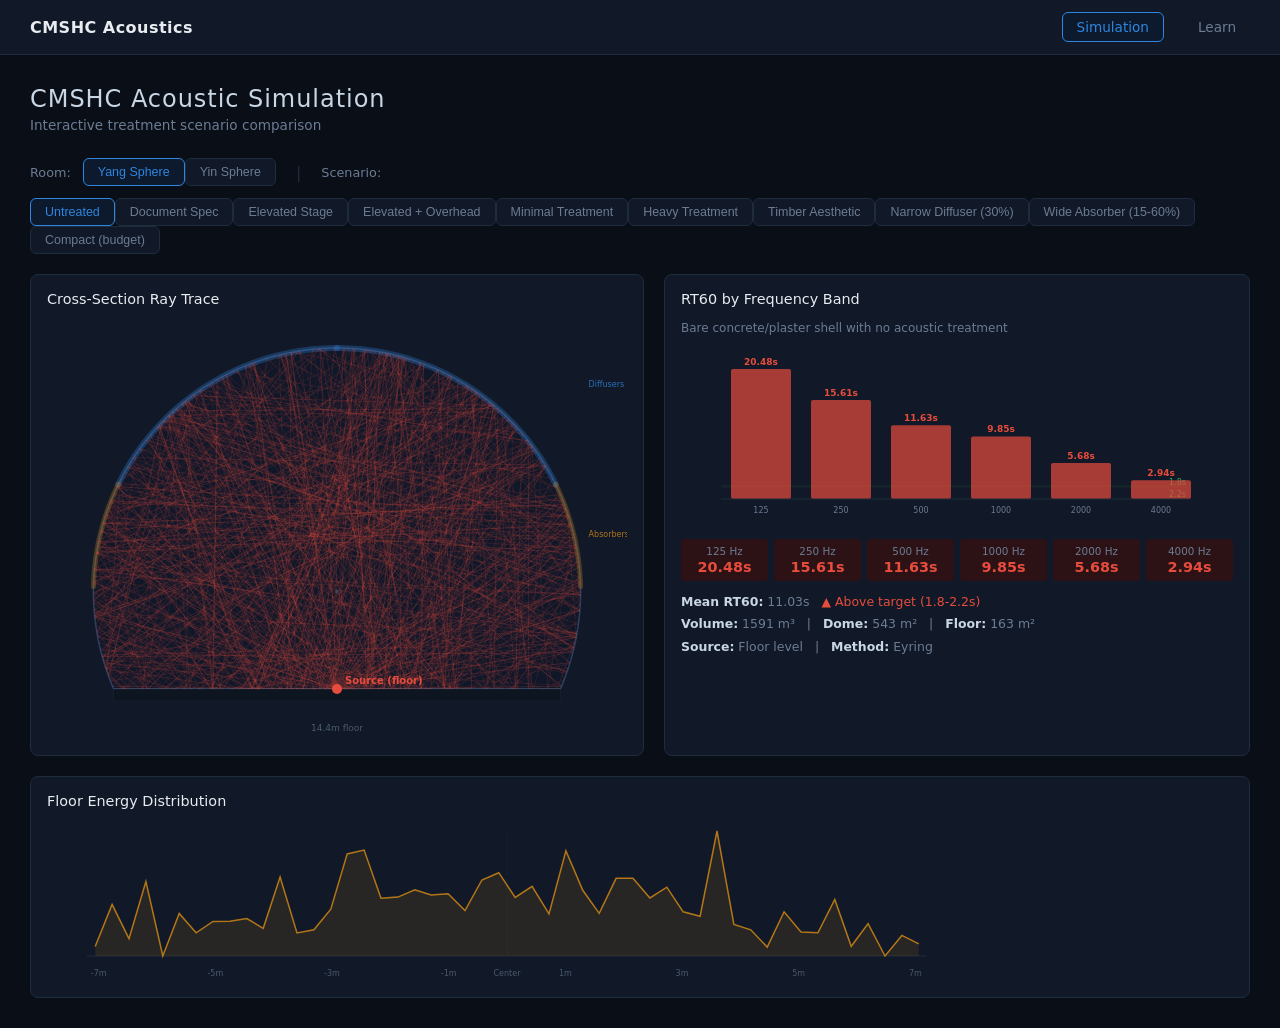
==== commit 97ca3f7a: "Fix nav bar — embed Learn link in generated HTML template The nav was lost when interactive.py regen" ====
--- a/index.html
+++ b/index.html
@@ -6,7 +6,13 @@
 <title>CMSHC Acoustic Simulation</title>
 <style>
 * { margin: 0; padding: 0; box-sizing: border-box; }
-body { background: #0a0e17; color: #c8d6e5; font-family: 'Segoe UI', system-ui, sans-serif; padding: 30px; }
+body { background: #0a0e17; color: #c8d6e5; font-family: 'Segoe UI', system-ui, sans-serif; padding: 0; }
+nav { background: #111827; border-bottom: 1px solid #1e2d3d; padding: 12px 30px; display: flex; gap: 20px; align-items: center; position: sticky; top: 0; z-index: 100; }
+nav a { color: #6b7c93; text-decoration: none; font-size: 0.85rem; padding: 6px 14px; border-radius: 6px; transition: all 0.2s; }
+nav a:hover { color: #2e86de; background: #0d1a2d; }
+nav a.active { color: #2e86de; background: #0d1a2d; border: 1px solid #2e86de; }
+nav .logo { font-size: 1rem; font-weight: 600; color: #e8ecf1; letter-spacing: 0.03em; margin-right: auto; }
+.main-content { padding: 30px; }
 h1 { font-size: 1.5rem; font-weight: 500; letter-spacing: 0.04em; margin-bottom: 4px; }
 .subtitle { font-size: 0.85rem; color: #6b7c93; margin-bottom: 25px; }
 .controls { display: flex; gap: 12px; flex-wrap: wrap; margin-bottom: 20px; align-items: center; }
@@ -33,6 +39,14 @@
 </head>
 <body>
 
+<nav>
+  <span class="logo">CMSHC Acoustics</span>
+  <a href="index.html" class="active">Simulation</a>
+  <a href="learn.html">Learn</a>
+</nav>
+
+<div class="main-content">
+
 <h1>CMSHC Acoustic Simulation</h1>
 <p class="subtitle">Interactive treatment scenario comparison</p>
 
@@ -323,5 +337,6 @@
 
 init();
 </script>
+</div>
 </body>
 </html>
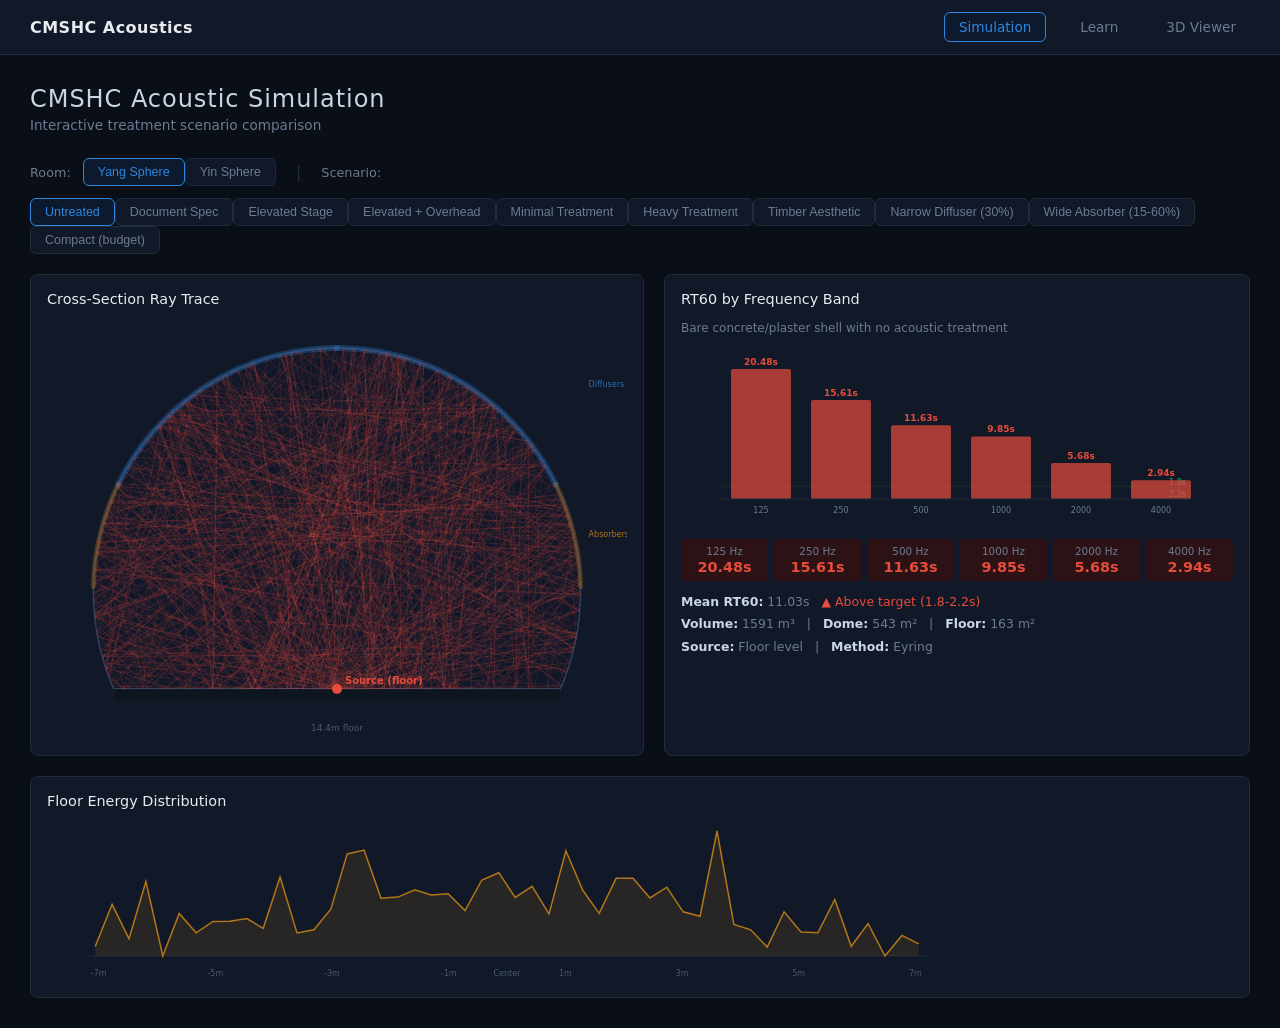
==== commit c97f5f0c: "Regenerate all outputs: 3D viewer with all 10 scenarios, nav links on all pages - viewer3d.html: all" ====
--- a/index.html
+++ b/index.html
@@ -43,6 +43,7 @@
   <span class="logo">CMSHC Acoustics</span>
   <a href="index.html" class="active">Simulation</a>
   <a href="learn.html">Learn</a>
+  <a href="viewer3d.html">3D Viewer</a>
 </nav>
 
 <div class="main-content">
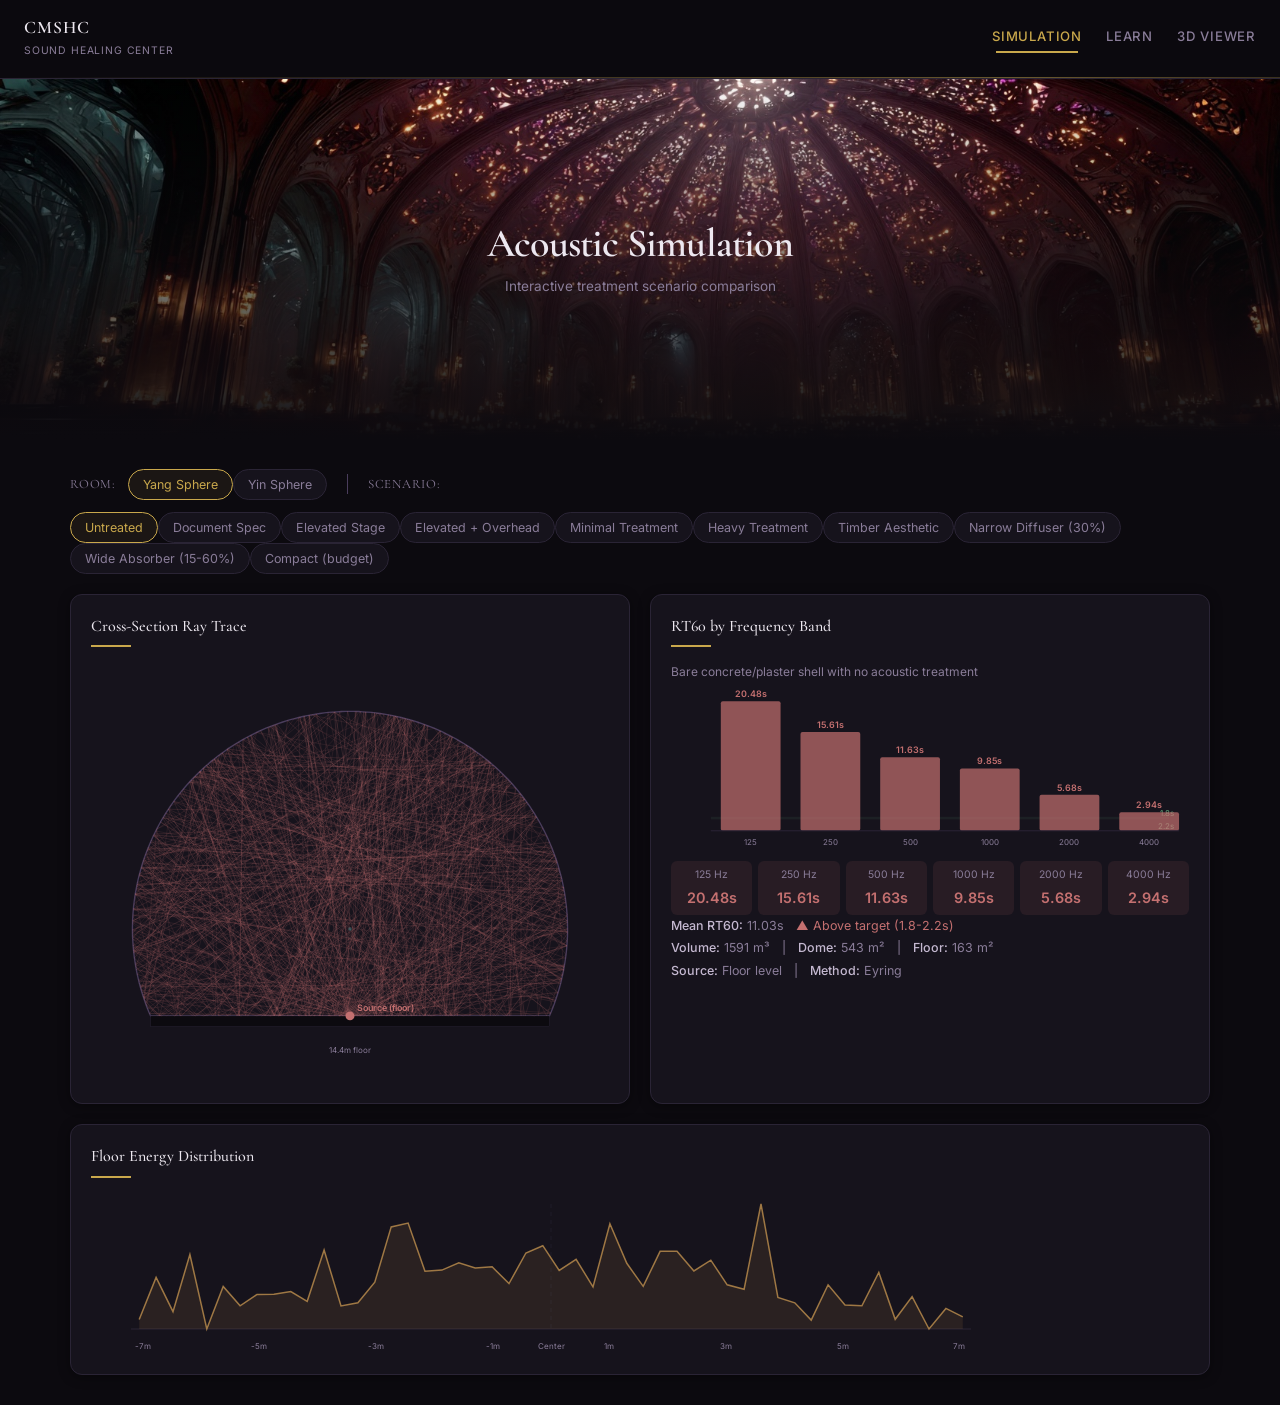
==== commit 146715db: "Redesign site with Sacred Resonance theme for sound healing center - New shared stylesheet (styles.c" ====
--- a/index.html
+++ b/index.html
@@ -4,57 +4,44 @@
 <meta charset="UTF-8">
 <meta name="viewport" content="width=device-width, initial-scale=1.0">
 <title>CMSHC Acoustic Simulation</title>
-<style>
-* { margin: 0; padding: 0; box-sizing: border-box; }
-body { background: #0a0e17; color: #c8d6e5; font-family: 'Segoe UI', system-ui, sans-serif; padding: 0; }
-nav { background: #111827; border-bottom: 1px solid #1e2d3d; padding: 12px 30px; display: flex; gap: 20px; align-items: center; position: sticky; top: 0; z-index: 100; }
-nav a { color: #6b7c93; text-decoration: none; font-size: 0.85rem; padding: 6px 14px; border-radius: 6px; transition: all 0.2s; }
-nav a:hover { color: #2e86de; background: #0d1a2d; }
-nav a.active { color: #2e86de; background: #0d1a2d; border: 1px solid #2e86de; }
-nav .logo { font-size: 1rem; font-weight: 600; color: #e8ecf1; letter-spacing: 0.03em; margin-right: auto; }
-.main-content { padding: 30px; }
-h1 { font-size: 1.5rem; font-weight: 500; letter-spacing: 0.04em; margin-bottom: 4px; }
-.subtitle { font-size: 0.85rem; color: #6b7c93; margin-bottom: 25px; }
-.controls { display: flex; gap: 12px; flex-wrap: wrap; margin-bottom: 20px; align-items: center; }
-.controls label { font-size: 0.8rem; color: #6b7c93; }
-.btn { background: #111827; border: 1px solid #1e2d3d; color: #6b7c93; padding: 6px 14px;
-        border-radius: 6px; cursor: pointer; font-size: 0.78rem; transition: all 0.2s; }
-.btn.active { border-color: #2e86de; color: #2e86de; background: #0d1a2d; }
-.btn:hover { border-color: #2e86de; }
-.panels { display: grid; grid-template-columns: 1fr 1fr; gap: 20px; }
-.panel { background: #111827; border: 1px solid #1e2d3d; border-radius: 8px; padding: 16px; }
-.panel h3 { font-size: 0.9rem; font-weight: 500; margin-bottom: 12px; color: #e8ecf1; }
-.rt60-grid { display: grid; grid-template-columns: repeat(6, 1fr); gap: 6px; margin-top: 10px; }
-.rt60-cell { text-align: center; padding: 6px 4px; border-radius: 4px; font-size: 0.75rem; }
-.rt60-cell .freq { color: #6b7c93; font-size: 0.65rem; }
-.rt60-cell .val { font-size: 0.9rem; font-weight: 600; margin-top: 2px; }
-.stats { font-size: 0.78rem; color: #6b7c93; line-height: 1.8; margin-top: 10px; }
-.stats strong { color: #c8d6e5; }
-.scenario-desc { font-size: 0.75rem; color: #6b7c93; margin-bottom: 12px; line-height: 1.5; }
-svg { display: block; }
-.energy-bar { fill: #f39c12; opacity: 0.6; }
-.target-band { fill: #27ae60; opacity: 0.08; }
-@media (max-width: 900px) { .panels { grid-template-columns: 1fr; } }
-</style>
+<link rel="stylesheet" href="styles.css">
 </head>
 <body>
 
 <nav>
-  <span class="logo">CMSHC Acoustics</span>
-  <a href="index.html" class="active">Simulation</a>
-  <a href="learn.html">Learn</a>
-  <a href="viewer3d.html">3D Viewer</a>
+  <div class="nav-inner">
+    <a href="index.html" class="nav-logo">
+      CMSHC
+      <span class="nav-logo-sub">Sound Healing Center</span>
+    </a>
+    <button class="nav-toggle" onclick="document.body.classList.toggle('nav-open')" aria-label="Menu">
+      <span></span><span></span><span></span>
+    </button>
+    <div class="nav-menu">
+      <a href="index.html" class="active">Simulation</a>
+      <a href="learn.html">Learn</a>
+      <a href="viewer3d.html">3D Viewer</a>
+    </div>
+  </div>
 </nav>
 
+<div class="hero" style="height: 40vh; background: url('assets/hero-simulation.jpg') center/cover no-repeat;">
+  <div class="hero-ripple">
+    <div></div><div></div><div></div>
+  </div>
+  <div class="hero-overlay"></div>
+  <div class="hero-content">
+    <h1>Acoustic Simulation</h1>
+    <p class="subtitle">Interactive treatment scenario comparison</p>
+  </div>
+</div>
+
 <div class="main-content">
-
-<h1>CMSHC Acoustic Simulation</h1>
-<p class="subtitle">Interactive treatment scenario comparison</p>
 
 <div class="controls">
   <label>Room:</label>
   <div id="room-btns"></div>
-  <span style="margin: 0 8px; color:#1e2d3d">|</span>
+  <span style="margin: 0 8px; width:1px; height:20px; background: var(--border-accent); display:inline-block; vertical-align:middle;"></span>
   <label>Scenario:</label>
   <div id="scenario-btns"></div>
 </div>
@@ -151,52 +138,55 @@
     const y = ch + R * Math.cos(a);
     pts.push(`${tx(x).toFixed(1)},${ty(y).toFixed(1)}`);
   }
-  svg += `<polygon points="${pts.join(' ')}" fill="#0f1729" stroke="#2a3f5f" stroke-width="1.5"/>`;
-
-  // Treatment zones — from scenario (varies per scenario), not room
+  svg += `<polygon points="${pts.join(' ')}" fill="#16131c" stroke="#4a3d5c" stroke-width="1.5"/>`;
+
+  // Treatment zones — hidden for Untreated scenario
   const zones = scenario.zones;
-  // Diffusers (both sides)
-  for (const sign of [1, -1]) {
-    let zPts = [];
-    for (let i = 0; i <= 60; i++) {
-      const a = zones.diffusers.angle_start + (zones.diffusers.angle_end - zones.diffusers.angle_start) * i / 60;
-      const x = sign * R * Math.sin(a);
-      const y = ch + R * Math.cos(a);
-      zPts.push(`${tx(x).toFixed(1)},${ty(y).toFixed(1)}`);
+  const isUntreated = scenario.name === 'Untreated';
+  if (!isUntreated) {
+    // Diffusers (both sides)
+    for (const sign of [1, -1]) {
+      let zPts = [];
+      for (let i = 0; i <= 60; i++) {
+        const a = zones.diffusers.angle_start + (zones.diffusers.angle_end - zones.diffusers.angle_start) * i / 60;
+        const x = sign * R * Math.sin(a);
+        const y = ch + R * Math.cos(a);
+        zPts.push(`${tx(x).toFixed(1)},${ty(y).toFixed(1)}`);
+      }
+      svg += `<polyline points="${zPts.join(' ')}" fill="none" stroke="#6b8fc4" stroke-width="6" stroke-opacity="0.3" stroke-linecap="round"/>`;
     }
-    svg += `<polyline points="${zPts.join(' ')}" fill="none" stroke="#2e86de" stroke-width="6" stroke-opacity="0.3" stroke-linecap="round"/>`;
-  }
-  // Absorbers
-  for (const sign of [1, -1]) {
-    let zPts = [];
-    for (let i = 0; i <= 60; i++) {
-      const a = zones.absorbers.angle_start + (zones.absorbers.angle_end - zones.absorbers.angle_start) * i / 60;
-      const x = sign * R * Math.sin(a);
-      const y = ch + R * Math.cos(a);
-      zPts.push(`${tx(x).toFixed(1)},${ty(y).toFixed(1)}`);
+    // Absorbers
+    for (const sign of [1, -1]) {
+      let zPts = [];
+      for (let i = 0; i <= 60; i++) {
+        const a = zones.absorbers.angle_start + (zones.absorbers.angle_end - zones.absorbers.angle_start) * i / 60;
+        const x = sign * R * Math.sin(a);
+        const y = ch + R * Math.cos(a);
+        zPts.push(`${tx(x).toFixed(1)},${ty(y).toFixed(1)}`);
+      }
+      svg += `<polyline points="${zPts.join(' ')}" fill="none" stroke="#d4a054" stroke-width="5" stroke-opacity="0.25" stroke-linecap="round"/>`;
     }
-    svg += `<polyline points="${zPts.join(' ')}" fill="none" stroke="#f39c12" stroke-width="5" stroke-opacity="0.25" stroke-linecap="round"/>`;
-  }
-
-  // Zone labels (right side, outside dome)
-  const diffMidA = (zones.diffusers.angle_start + zones.diffusers.angle_end) / 2;
-  const diffLabelY = ty(ch + R * Math.cos(diffMidA));
-  const labelX = tx(R) + 8;
-  svg += `<text x="${labelX}" y="${diffLabelY}" fill="#2e86de" font-size="8" opacity="0.8" dominant-baseline="middle">${zones.diffusers.name.replace('Dome ','')}</text>`;
-
-  const absMidA = (zones.absorbers.angle_start + zones.absorbers.angle_end) / 2;
-  const absLabelY = ty(ch + R * Math.cos(absMidA));
-  svg += `<text x="${labelX}" y="${absLabelY}" fill="#f39c12" font-size="8" opacity="0.7" dominant-baseline="middle">${zones.absorbers.name.replace('Dome ','')}</text>`;
+
+    // Zone labels (right side, outside dome)
+    const diffMidA = (zones.diffusers.angle_start + zones.diffusers.angle_end) / 2;
+    const diffLabelY = ty(ch + R * Math.cos(diffMidA));
+    const labelX = tx(R) + 8;
+    svg += `<text x="${labelX}" y="${diffLabelY}" fill="#6b8fc4" font-size="8" opacity="0.8" dominant-baseline="middle">${zones.diffusers.name.replace('Dome ','')}</text>`;
+
+    const absMidA = (zones.absorbers.angle_start + zones.absorbers.angle_end) / 2;
+    const absLabelY = ty(ch + R * Math.cos(absMidA));
+    svg += `<text x="${labelX}" y="${absLabelY}" fill="#d4a054" font-size="8" opacity="0.7" dominant-baseline="middle">${zones.absorbers.name.replace('Dome ','')}</text>`;
+  }
 
   // Floor
-  svg += `<line x1="${tx(-fr)}" y1="${floorY}" x2="${tx(fr)}" y2="${floorY}" stroke="#3a4f6f" stroke-width="2"/>`;
+  svg += `<line x1="${tx(-fr)}" y1="${floorY}" x2="${tx(fr)}" y2="${floorY}" stroke="#4a3d5c" stroke-width="2"/>`;
 
   // Plenum
-  svg += `<rect x="${tx(-fr)}" y="${floorY}" width="${fr*2*scale}" height="12" fill="#0d1520" stroke="#1a2535" stroke-width="0.5"/>`;
+  svg += `<rect x="${tx(-fr)}" y="${floorY}" width="${fr*2*scale}" height="12" fill="#0c0a0f" stroke="#2a2435" stroke-width="0.5"/>`;
 
   // Ray segments
   const isElevated = scenario.source_height > 0.1;
-  const rayColor = isElevated ? '#27ae60' : '#e74c3c';
+  const rayColor = isElevated ? '#6db585' : '#c47070';
   for (const seg of scenario.rays) {
     const alpha = Math.max(0.03, Math.min(0.5, seg.e * 0.4));
     svg += `<line x1="${tx(seg.x0).toFixed(1)}" y1="${ty(seg.y0).toFixed(1)}" x2="${tx(seg.x1).toFixed(1)}" y2="${ty(seg.y1).toFixed(1)}" stroke="${rayColor}" stroke-width="0.5" stroke-opacity="${alpha.toFixed(2)}"/>`;
@@ -214,10 +204,10 @@
   }
 
   // Center of sphere
-  svg += `<circle cx="${tx(0)}" cy="${ty(ch)}" r="2" fill="#5a7a9a" opacity="0.4"/>`;
+  svg += `<circle cx="${tx(0)}" cy="${ty(ch)}" r="2" fill="#5ba5a5" opacity="0.4"/>`;
 
   // Dimensions
-  svg += `<text x="${W/2}" y="${H-8}" text-anchor="middle" fill="#4a5a6e" font-size="9">${room.floor_radius*2}m floor</text>`;
+  svg += `<text x="${W/2}" y="${H-8}" text-anchor="middle" fill="#8a7d99" font-size="9">${room.floor_radius*2}m floor</text>`;
 
   svg += '</svg>';
   document.getElementById('ray-container').innerHTML = svg;
@@ -236,8 +226,8 @@
   // Target band
   const tMin = room.target_rt60[0], tMax = room.target_rt60[1];
   svg += `<rect x="40" y="${baseY - tMax * scaleY}" width="${W-60}" height="${(tMax-tMin)*scaleY}" class="target-band"/>`;
-  svg += `<text x="${W-15}" y="${baseY - tMax * scaleY + 12}" fill="#27ae60" font-size="8" text-anchor="end">${tMax}s</text>`;
-  svg += `<text x="${W-15}" y="${baseY - tMin * scaleY - 3}" fill="#27ae60" font-size="8" text-anchor="end">${tMin}s</text>`;
+  svg += `<text x="${W-15}" y="${baseY - tMax * scaleY + 12}" fill="#6db585" font-size="8" text-anchor="end">${tMax}s</text>`;
+  svg += `<text x="${W-15}" y="${baseY - tMin * scaleY - 3}" fill="#6db585" font-size="8" text-anchor="end">${tMin}s</text>`;
 
   // Bars
   for (let i = 0; i < rt60.freqs.length; i++) {
@@ -245,15 +235,15 @@
     const val = rt60.values[i];
     const h = Math.min(val * scaleY, baseY - 20);
     const inTarget = val >= tMin && val <= tMax;
-    const color = inTarget ? '#27ae60' : (val < tMin ? '#2e86de' : '#e74c3c');
+    const color = inTarget ? '#6db585' : (val < tMin ? '#6b8fc4' : '#c47070');
 
     svg += `<rect x="${x}" y="${baseY - h}" width="${barW}" height="${h}" fill="${color}" opacity="0.7" rx="2"/>`;
     svg += `<text x="${x + barW/2}" y="${baseY - h - 4}" text-anchor="middle" fill="${color}" font-size="9" font-weight="600">${val}s</text>`;
-    svg += `<text x="${x + barW/2}" y="${baseY + 14}" text-anchor="middle" fill="#6b7c93" font-size="8">${rt60.freqs[i]}</text>`;
+    svg += `<text x="${x + barW/2}" y="${baseY + 14}" text-anchor="middle" fill="#8a7d99" font-size="8">${rt60.freqs[i]}</text>`;
   }
 
   // Axis
-  svg += `<line x1="40" y1="${baseY}" x2="${W-10}" y2="${baseY}" stroke="#1e2d3d" stroke-width="1"/>`;
+  svg += `<line x1="40" y1="${baseY}" x2="${W-10}" y2="${baseY}" stroke="#2a2435" stroke-width="1"/>`;
 
   svg += '</svg>';
   document.getElementById('rt60-container').innerHTML = svg;
@@ -268,8 +258,8 @@
     const val = rt60.values[i];
     const tMin = room.target_rt60[0], tMax = room.target_rt60[1];
     const inTarget = val >= tMin && val <= tMax;
-    const bg = inTarget ? '#0d2818' : (val < tMin ? '#0d1a2d' : '#2d1215');
-    const color = inTarget ? '#27ae60' : (val < tMin ? '#2e86de' : '#e74c3c');
+    const bg = inTarget ? 'rgba(109,181,133,0.1)' : (val < tMin ? 'rgba(107,143,196,0.1)' : 'rgba(196,112,112,0.1)');
+    const color = inTarget ? '#6db585' : (val < tMin ? '#6b8fc4' : '#c47070');
     grid.innerHTML += `<div class="rt60-cell" style="background:${bg}"><div class="freq">${rt60.freqs[i]} Hz</div><div class="val" style="color:${color}">${val}s</div></div>`;
   }
 }
@@ -293,14 +283,14 @@
   let svg = `<svg width="${W}" height="${H}" viewBox="0 0 ${W} ${H}">`;
 
   // Axis
-  svg += `<line x1="${padL}" y1="${H-padB}" x2="${W-padR}" y2="${H-padB}" stroke="#1e2d3d" stroke-width="1"/>`;
+  svg += `<line x1="${padL}" y1="${H-padB}" x2="${W-padR}" y2="${H-padB}" stroke="#2a2435" stroke-width="1"/>`;
 
   // Center line
-  svg += `<line x1="${bx(0)}" y1="${padT}" x2="${bx(0)}" y2="${H-padB}" stroke="#1e2d3d" stroke-width="0.5" stroke-dasharray="4,4"/>`;
-  svg += `<text x="${bx(0)}" y="${H-5}" text-anchor="middle" fill="#4a5a6e" font-size="8">Center</text>`;
+  svg += `<line x1="${bx(0)}" y1="${padT}" x2="${bx(0)}" y2="${H-padB}" stroke="#2a2435" stroke-width="0.5" stroke-dasharray="4,4"/>`;
+  svg += `<text x="${bx(0)}" y="${H-5}" text-anchor="middle" fill="#8a7d99" font-size="8">Center</text>`;
 
   // Energy curve
-  const color = scenario.source_height > 0.1 ? '#27ae60' : '#f39c12';
+  const color = scenario.source_height > 0.1 ? '#6db585' : '#d4a054';
   let pathD = `M ${bx(bins[0]).toFixed(1)} ${ey(energy[0]).toFixed(1)}`;
   for (let i = 1; i < bins.length; i++) {
     pathD += ` L ${bx(bins[i]).toFixed(1)} ${ey(energy[i]).toFixed(1)}`;
@@ -311,7 +301,7 @@
 
   // X labels
   for (let x = -Math.floor(room.floor_radius); x <= Math.floor(room.floor_radius); x += 2) {
-    svg += `<text x="${bx(x)}" y="${H-5}" text-anchor="middle" fill="#4a5a6e" font-size="8">${x}m</text>`;
+    svg += `<text x="${bx(x)}" y="${H-5}" text-anchor="middle" fill="#8a7d99" font-size="8">${x}m</text>`;
   }
 
   svg += '</svg>';
@@ -324,8 +314,8 @@
   const mean = rt60.mean;
   const status = mean >= target[0] && mean <= target[1] ? '\u2714 In target' :
                  mean < target[0] ? '\u25BC Below target' : '\u25B2 Above target';
-  const statusColor = mean >= target[0] && mean <= target[1] ? '#27ae60' :
-                      mean < target[0] ? '#2e86de' : '#e74c3c';
+  const statusColor = mean >= target[0] && mean <= target[1] ? '#6db585' :
+                      mean < target[0] ? '#6b8fc4' : '#c47070';
 
   document.getElementById('stats').innerHTML =
     `<strong>Mean RT60:</strong> ${mean}s &nbsp; <span style="color:${statusColor}">${status} (${target[0]}-${target[1]}s)</span><br>` +
--- a/styles.css
+++ b/styles.css
@@ -0,0 +1,884 @@
+@import url('https://fonts.googleapis.com/css2?family=Cormorant+Garamond:wght@400;500;600&family=Inter:wght@400;500&display=swap');
+
+/* ==========================================================================
+   1. CSS Custom Properties
+   ========================================================================== */
+
+:root {
+  --bg-deep: #0c0a0f;
+  --bg-surface: #16131c;
+  --bg-elevated: #1e1a26;
+  --border-subtle: #2a2435;
+  --border-accent: #4a3d5c;
+  --text-primary: #ede8f0;
+  --text-body: #c4b8d0;
+  --text-muted: #8a7d99;
+  --accent-gold: #c9a84c;
+  --accent-gold-glow: rgba(201, 168, 76, 0.15);
+  --accent-warm: #d4896a;
+  --accent-teal: #5ba5a5;
+  --sim-green: #6db585;
+  --sim-red: #c47070;
+  --sim-orange: #d4a054;
+  --sim-blue: #6b8fc4;
+
+  --font-display: 'Cormorant Garamond', Georgia, serif;
+  --font-body: 'Inter', system-ui, sans-serif;
+
+  --space-1: 4px;
+  --space-2: 8px;
+  --space-3: 16px;
+  --space-4: 24px;
+  --space-5: 40px;
+  --space-6: 64px;
+  --space-7: 96px;
+
+  --radius-sm: 6px;
+  --radius-md: 8px;
+  --radius-lg: 12px;
+  --radius-pill: 9999px;
+
+  --shadow-card: 0 2px 12px rgba(0, 0, 0, 0.4);
+  --shadow-elevated: 0 8px 32px rgba(0, 0, 0, 0.6);
+  --shadow-gold-glow: 0 0 20px var(--accent-gold-glow);
+}
+
+/* ==========================================================================
+   2. Reset & Base
+   ========================================================================== */
+
+*, *::before, *::after {
+  box-sizing: border-box;
+  margin: 0;
+  padding: 0;
+}
+
+html {
+  scroll-behavior: smooth;
+}
+
+body {
+  background: var(--bg-deep);
+  color: var(--text-body);
+  font-family: var(--font-body);
+  line-height: 1.6;
+  -webkit-font-smoothing: antialiased;
+  -moz-osx-font-smoothing: grayscale;
+}
+
+img, svg {
+  display: block;
+  max-width: 100%;
+}
+
+/* ==========================================================================
+   3. Typography
+   ========================================================================== */
+
+h1 {
+  font-family: var(--font-display);
+  font-size: 1.75rem;
+  font-weight: 600;
+  color: var(--text-primary);
+  line-height: 1.2;
+}
+
+h2 {
+  font-family: var(--font-display);
+  font-size: 1.25rem;
+  font-weight: 500;
+  color: var(--text-primary);
+  text-transform: uppercase;
+  letter-spacing: 0.06em;
+  line-height: 1.3;
+}
+
+h3 {
+  font-family: var(--font-body);
+  font-size: 0.95rem;
+  font-weight: 500;
+  color: var(--text-primary);
+  line-height: 1.4;
+}
+
+p {
+  font-family: var(--font-body);
+  font-size: 0.9rem;
+  line-height: 1.75;
+  color: var(--text-body);
+}
+
+strong {
+  color: var(--text-primary);
+  font-weight: 500;
+}
+
+.subtitle {
+  font-size: 0.85rem;
+  color: var(--text-muted);
+}
+
+/* ==========================================================================
+   4. Navigation
+   ========================================================================== */
+
+nav {
+  position: sticky;
+  top: 0;
+  z-index: 100;
+  backdrop-filter: blur(12px);
+  -webkit-backdrop-filter: blur(12px);
+  background: rgba(12, 10, 15, 0.85);
+  border-bottom: 1px solid var(--border-subtle);
+  overflow: hidden;
+}
+
+nav::after {
+  content: '';
+  position: absolute;
+  bottom: 0;
+  left: 0;
+  right: 0;
+  height: 1px;
+  background: linear-gradient(
+    90deg,
+    transparent 0%,
+    var(--accent-gold) 40%,
+    transparent 60%,
+    transparent 100%
+  );
+  background-size: 200% 100%;
+  background-position: 0%;
+  animation: navPulse 8s linear infinite;
+  opacity: 0.5;
+}
+
+.nav-inner {
+  max-width: 1400px;
+  margin: 0 auto;
+  display: flex;
+  align-items: center;
+  justify-content: space-between;
+  gap: var(--space-4);
+  padding: 14px var(--space-4);
+}
+
+.nav-logo {
+  font-family: var(--font-display);
+  font-size: 1.1rem;
+  font-weight: 600;
+  color: var(--text-primary);
+  text-decoration: none;
+  display: flex;
+  flex-direction: column;
+  gap: 1px;
+  flex-shrink: 0;
+}
+
+.nav-logo-sub {
+  font-size: 0.65rem;
+  color: var(--text-muted);
+  font-family: var(--font-body);
+  font-weight: 400;
+  letter-spacing: 0.08em;
+  text-transform: uppercase;
+}
+
+.nav-menu {
+  display: flex;
+  align-items: center;
+  gap: var(--space-4);
+  list-style: none;
+}
+
+nav a {
+  font-family: var(--font-body);
+  font-size: 0.82rem;
+  font-weight: 500;
+  text-transform: uppercase;
+  letter-spacing: 0.06em;
+  color: var(--text-muted);
+  text-decoration: none;
+  transition: color 0.2s;
+  position: relative;
+  padding-bottom: 4px;
+}
+
+nav a:hover {
+  color: var(--text-body);
+}
+
+nav a.active {
+  color: var(--accent-gold);
+  box-shadow: 0 6px 0 -4px var(--accent-gold);
+}
+
+.nav-toggle {
+  display: none;
+  background: none;
+  border: 1px solid var(--border-subtle);
+  border-radius: var(--radius-sm);
+  padding: var(--space-1) var(--space-2);
+  cursor: pointer;
+  flex-direction: column;
+  gap: 4px;
+  flex-shrink: 0;
+}
+
+.nav-toggle span {
+  display: block;
+  width: 20px;
+  height: 2px;
+  background: var(--text-muted);
+  border-radius: 2px;
+  transition: transform 0.2s, opacity 0.2s;
+}
+
+/* ==========================================================================
+   5. Hero Sections
+   ========================================================================== */
+
+.hero {
+  width: 100%;
+  height: 50vh;
+  position: relative;
+  overflow: hidden;
+  display: flex;
+  align-items: center;
+  justify-content: center;
+}
+
+.hero-overlay {
+  position: absolute;
+  inset: 0;
+  background: linear-gradient(to bottom, transparent 0%, var(--bg-deep) 100%);
+  z-index: 1;
+}
+
+.hero-content {
+  position: relative;
+  z-index: 2;
+  text-align: center;
+  padding: 0 var(--space-4);
+}
+
+.hero h1 {
+  font-size: 2.5rem;
+  font-family: var(--font-display);
+  font-weight: 600;
+  letter-spacing: -0.02em;
+  color: var(--text-primary);
+  margin-bottom: var(--space-2);
+}
+
+.hero .subtitle {
+  color: var(--text-muted);
+}
+
+.hero-ripple {
+  position: absolute;
+  inset: 0;
+  display: flex;
+  align-items: center;
+  justify-content: center;
+  z-index: 0;
+}
+
+.hero-ripple div {
+  position: absolute;
+  border-radius: 50%;
+  border: 1px solid var(--accent-gold);
+  opacity: 0;
+  animation: ripple 4s ease-out infinite;
+}
+
+.hero-ripple div:nth-child(1) { width: 200px; height: 200px; animation-delay: 0s; }
+.hero-ripple div:nth-child(2) { width: 200px; height: 200px; animation-delay: 1.3s; }
+.hero-ripple div:nth-child(3) { width: 200px; height: 200px; animation-delay: 2.6s; }
+
+/* ==========================================================================
+   6. Layout
+   ========================================================================== */
+
+.main-content {
+  max-width: 1200px;
+  margin: 0 auto;
+  padding: 30px;
+}
+
+.content {
+  max-width: 860px;
+  margin: 0 auto;
+  padding: 40px 30px 80px;
+}
+
+/* ==========================================================================
+   7. Components
+   ========================================================================== */
+
+/* Buttons */
+
+.btn {
+  background: var(--bg-surface);
+  border: 1px solid var(--border-subtle);
+  color: var(--text-muted);
+  padding: 7px 14px;
+  border-radius: var(--radius-pill);
+  font-size: 0.78rem;
+  font-family: var(--font-body);
+  cursor: pointer;
+  transition: border-color 0.2s, color 0.2s, background 0.2s;
+  white-space: nowrap;
+}
+
+.btn:hover {
+  border-color: var(--border-accent);
+  color: var(--text-body);
+}
+
+.btn.active {
+  border-color: var(--accent-gold);
+  color: var(--accent-gold);
+  background: rgba(201, 168, 76, 0.08);
+}
+
+.btn-group {
+  display: flex;
+  gap: 6px;
+  flex-wrap: wrap;
+}
+
+/* Panels */
+
+.panel {
+  background: var(--bg-surface);
+  border: 1px solid var(--border-subtle);
+  border-radius: var(--radius-lg);
+  padding: 20px;
+  box-shadow: var(--shadow-card);
+  transition: box-shadow 0.2s;
+}
+
+.panel:hover {
+  box-shadow: var(--shadow-elevated);
+}
+
+.panel h3 {
+  font-family: var(--font-display);
+  font-size: 1rem;
+  font-weight: 500;
+  position: relative;
+  margin-bottom: var(--space-3);
+}
+
+.panel h3::after {
+  content: '';
+  display: block;
+  width: 40px;
+  height: 2px;
+  background: var(--accent-gold);
+  margin-top: 8px;
+}
+
+/* Cards */
+
+.card {
+  background: var(--bg-surface);
+  border: 1px solid var(--border-subtle);
+  border-radius: var(--radius-md);
+  padding: 16px;
+  transition: transform 0.2s, box-shadow 0.2s;
+}
+
+.card:hover {
+  transform: translateY(-2px);
+  box-shadow: var(--shadow-elevated);
+}
+
+.card.bad {
+  border-left: 3px solid var(--sim-red);
+}
+
+.card.bad h4 {
+  color: var(--sim-red);
+}
+
+.card.good {
+  border-left: 3px solid var(--sim-green);
+}
+
+.card.good h4 {
+  color: var(--sim-green);
+}
+
+.card.warn {
+  border-left: 3px solid var(--sim-blue);
+}
+
+.card.warn h4 {
+  color: var(--sim-blue);
+}
+
+/* Tables */
+
+.method-table {
+  width: 100%;
+  border-collapse: collapse;
+  font-size: 0.82rem;
+}
+
+.method-table th {
+  background: var(--bg-elevated);
+  color: var(--text-primary);
+  padding: 10px 12px;
+  text-align: left;
+  font-weight: 500;
+}
+
+.method-table td {
+  padding: 10px 12px;
+  color: var(--text-muted);
+  border-bottom: 1px solid var(--border-subtle);
+}
+
+.method-table tr:hover td {
+  background: var(--bg-surface);
+}
+
+/* Toggle Switches */
+
+.toggle-row {
+  display: flex;
+  justify-content: space-between;
+  align-items: center;
+}
+
+.toggle-label {
+  font-size: 0.82rem;
+  color: var(--text-body);
+}
+
+.toggle {
+  position: relative;
+  display: inline-block;
+  width: 36px;
+  height: 20px;
+  flex-shrink: 0;
+}
+
+.toggle input {
+  opacity: 0;
+  width: 0;
+  height: 0;
+  position: absolute;
+}
+
+.toggle-slider {
+  position: absolute;
+  inset: 0;
+  background: var(--border-accent);
+  border-radius: var(--radius-pill);
+  cursor: pointer;
+  transition: background 0.2s;
+}
+
+.toggle-slider::before {
+  content: '';
+  position: absolute;
+  width: 14px;
+  height: 14px;
+  left: 3px;
+  top: 3px;
+  background: white;
+  border-radius: 50%;
+  transition: transform 0.2s;
+}
+
+.toggle input:checked + .toggle-slider {
+  background: var(--accent-gold);
+}
+
+.toggle input:checked + .toggle-slider::before {
+  transform: translateX(16px);
+}
+
+/* Sliders */
+
+.slider-row {
+  display: flex;
+  flex-direction: column;
+  gap: 4px;
+}
+
+input[type="range"] {
+  width: 100%;
+  accent-color: var(--accent-gold);
+  cursor: pointer;
+}
+
+.slider-val {
+  font-size: 0.75rem;
+  color: var(--text-muted);
+}
+
+/* ==========================================================================
+   8. Simulation-specific
+   ========================================================================== */
+
+.controls {
+  display: flex;
+  gap: 12px;
+  flex-wrap: wrap;
+  margin-bottom: 20px;
+  align-items: center;
+}
+
+.controls label {
+  font-size: 0.8rem;
+  color: var(--text-muted);
+  font-family: var(--font-display);
+  text-transform: uppercase;
+  letter-spacing: 0.06em;
+}
+
+.panels {
+  display: grid;
+  grid-template-columns: 1fr 1fr;
+  gap: 20px;
+}
+
+.rt60-grid {
+  display: grid;
+  grid-template-columns: repeat(6, 1fr);
+  gap: 6px;
+}
+
+.rt60-cell {
+  text-align: center;
+  padding: 6px;
+  border-radius: var(--radius-sm);
+  background: var(--bg-elevated);
+}
+
+.rt60-cell .freq {
+  color: var(--text-muted);
+  font-size: 0.65rem;
+  display: block;
+  margin-bottom: 2px;
+}
+
+.rt60-cell .val {
+  font-size: 0.9rem;
+  font-weight: 600;
+  color: var(--text-primary);
+}
+
+.stats {
+  font-size: 0.78rem;
+  color: var(--text-muted);
+  line-height: 1.8;
+}
+
+.stats strong {
+  color: var(--text-body);
+}
+
+.scenario-desc {
+  font-size: 0.75rem;
+  color: var(--text-muted);
+  line-height: 1.5;
+}
+
+.energy-bar {
+  fill: var(--sim-orange);
+  opacity: 0.6;
+}
+
+.target-band {
+  fill: var(--sim-green);
+  opacity: 0.08;
+}
+
+/* ==========================================================================
+   9. Learn Page Specific
+   ========================================================================== */
+
+.toc {
+  background: var(--bg-surface);
+  border: 1px solid var(--border-subtle);
+  border-radius: var(--radius-lg);
+  padding: 20px 24px;
+}
+
+.toc h3 {
+  font-family: var(--font-display);
+  font-size: 0.95rem;
+  color: var(--accent-gold);
+  margin-bottom: var(--space-2);
+}
+
+.toc a {
+  display: block;
+  color: var(--text-muted);
+  font-size: 0.82rem;
+  padding: 6px 0;
+  text-decoration: none;
+  border-bottom: none;
+  transition: color 0.2s;
+}
+
+.toc a:hover {
+  color: var(--accent-gold);
+}
+
+.comparison {
+  display: grid;
+  grid-template-columns: repeat(3, 1fr);
+  gap: 16px;
+}
+
+.instrument-row {
+  display: grid;
+  grid-template-columns: 120px 1fr;
+  gap: 16px;
+  padding: 14px;
+  background: var(--bg-surface);
+  border-radius: var(--radius-md);
+  align-items: center;
+}
+
+.instrument-row .name {
+  font-weight: 500;
+  color: var(--text-primary);
+  font-size: 0.85rem;
+}
+
+.instrument-row .detail {
+  font-size: 0.78rem;
+  color: var(--text-muted);
+}
+
+.freq-bar {
+  height: 8px;
+  border-radius: 4px;
+  background: var(--accent-gold);
+  margin: 4px 0;
+}
+
+.freq-label {
+  font-size: 0.65rem;
+  color: var(--text-muted);
+  display: flex;
+  justify-content: space-between;
+}
+
+.diagram {
+  background: var(--bg-surface);
+  border: 1px solid var(--border-subtle);
+  border-radius: var(--radius-lg);
+  padding: 20px;
+}
+
+.diagram .caption {
+  font-size: 0.75rem;
+  color: var(--text-muted);
+  text-align: center;
+  margin-top: var(--space-2);
+}
+
+/* ==========================================================================
+   10. 3D Viewer Specific
+   ========================================================================== */
+
+.viewer-main {
+  display: flex;
+  flex: 1;
+  overflow: hidden;
+}
+
+#sidebar {
+  width: 260px;
+  background: var(--bg-surface);
+  border-right: 1px solid var(--border-subtle);
+  padding: 16px;
+  overflow-y: auto;
+  flex-shrink: 0;
+}
+
+#canvas-wrap {
+  flex: 1;
+  position: relative;
+  overflow: hidden;
+}
+
+.section-title {
+  font-size: 0.7rem;
+  font-weight: 600;
+  text-transform: uppercase;
+  letter-spacing: 0.08em;
+  color: var(--text-muted);
+  font-family: var(--font-display);
+  margin-bottom: var(--space-2);
+}
+
+#desc-bar {
+  background: var(--bg-surface);
+  border-top: 1px solid var(--border-subtle);
+  padding: 10px 20px;
+  font-size: 0.78rem;
+  color: var(--text-muted);
+  flex-shrink: 0;
+}
+
+/* ==========================================================================
+   11. Animations & Keyframes
+   ========================================================================== */
+
+@keyframes ripple {
+  from {
+    transform: scale(0.3);
+    opacity: 0.6;
+  }
+  to {
+    transform: scale(2.5);
+    opacity: 0;
+  }
+}
+
+@keyframes breathe {
+  0%, 100% {
+    filter: drop-shadow(0 0 4px var(--accent-gold));
+  }
+  50% {
+    filter: drop-shadow(0 0 12px var(--accent-gold));
+  }
+}
+
+@keyframes navPulse {
+  0% { background-position: 0% 0; }
+  100% { background-position: 200% 0; }
+}
+
+.fade-section {
+  opacity: 0;
+  transform: translateY(20px);
+  transition: opacity 0.6s ease, transform 0.6s ease;
+}
+
+.fade-section.visible {
+  opacity: 1;
+  transform: translateY(0);
+}
+
+/* ==========================================================================
+   12. Responsive
+   ========================================================================== */
+
+@media (max-width: 1024px) {
+  .panels {
+    grid-template-columns: 1fr;
+  }
+}
+
+@media (max-width: 768px) {
+  .nav-toggle {
+    display: flex;
+  }
+
+  .nav-menu {
+    display: none;
+    position: fixed;
+    inset: 0;
+    background: var(--bg-deep);
+    flex-direction: column;
+    align-items: center;
+    justify-content: center;
+    gap: var(--space-5);
+    z-index: 99;
+  }
+
+  .nav-open .nav-menu {
+    display: flex;
+  }
+
+  .nav-open nav {
+    position: fixed;
+    top: 0;
+    left: 0;
+    right: 0;
+  }
+
+  .hero {
+    height: 40vh;
+  }
+
+  .hero h1 {
+    font-size: 1.8rem;
+  }
+
+  .comparison {
+    grid-template-columns: 1fr;
+  }
+
+  .instrument-row {
+    grid-template-columns: 1fr;
+  }
+
+  .rt60-grid {
+    grid-template-columns: repeat(3, 1fr);
+  }
+}
+
+@media (max-width: 480px) {
+  h1 {
+    font-size: 1.4rem;
+  }
+
+  h2 {
+    font-size: 1.05rem;
+  }
+
+  .hero h1 {
+    font-size: 1.5rem;
+  }
+
+  .main-content {
+    padding: 16px;
+  }
+
+  .content {
+    padding: 24px 16px 60px;
+  }
+
+  .panel {
+    padding: 14px;
+  }
+
+  .rt60-grid {
+    grid-template-columns: repeat(2, 1fr);
+  }
+}
+
+/* ==========================================================================
+   13. Utilities
+   ========================================================================== */
+
+.sr-only {
+  position: absolute;
+  width: 1px;
+  height: 1px;
+  padding: 0;
+  margin: -1px;
+  overflow: hidden;
+  clip: rect(0, 0, 0, 0);
+  white-space: nowrap;
+  border-width: 0;
+}
+
+.gold-rule {
+  display: block;
+  width: 40px;
+  height: 2px;
+  background: var(--accent-gold);
+  margin-top: 8px;
+}
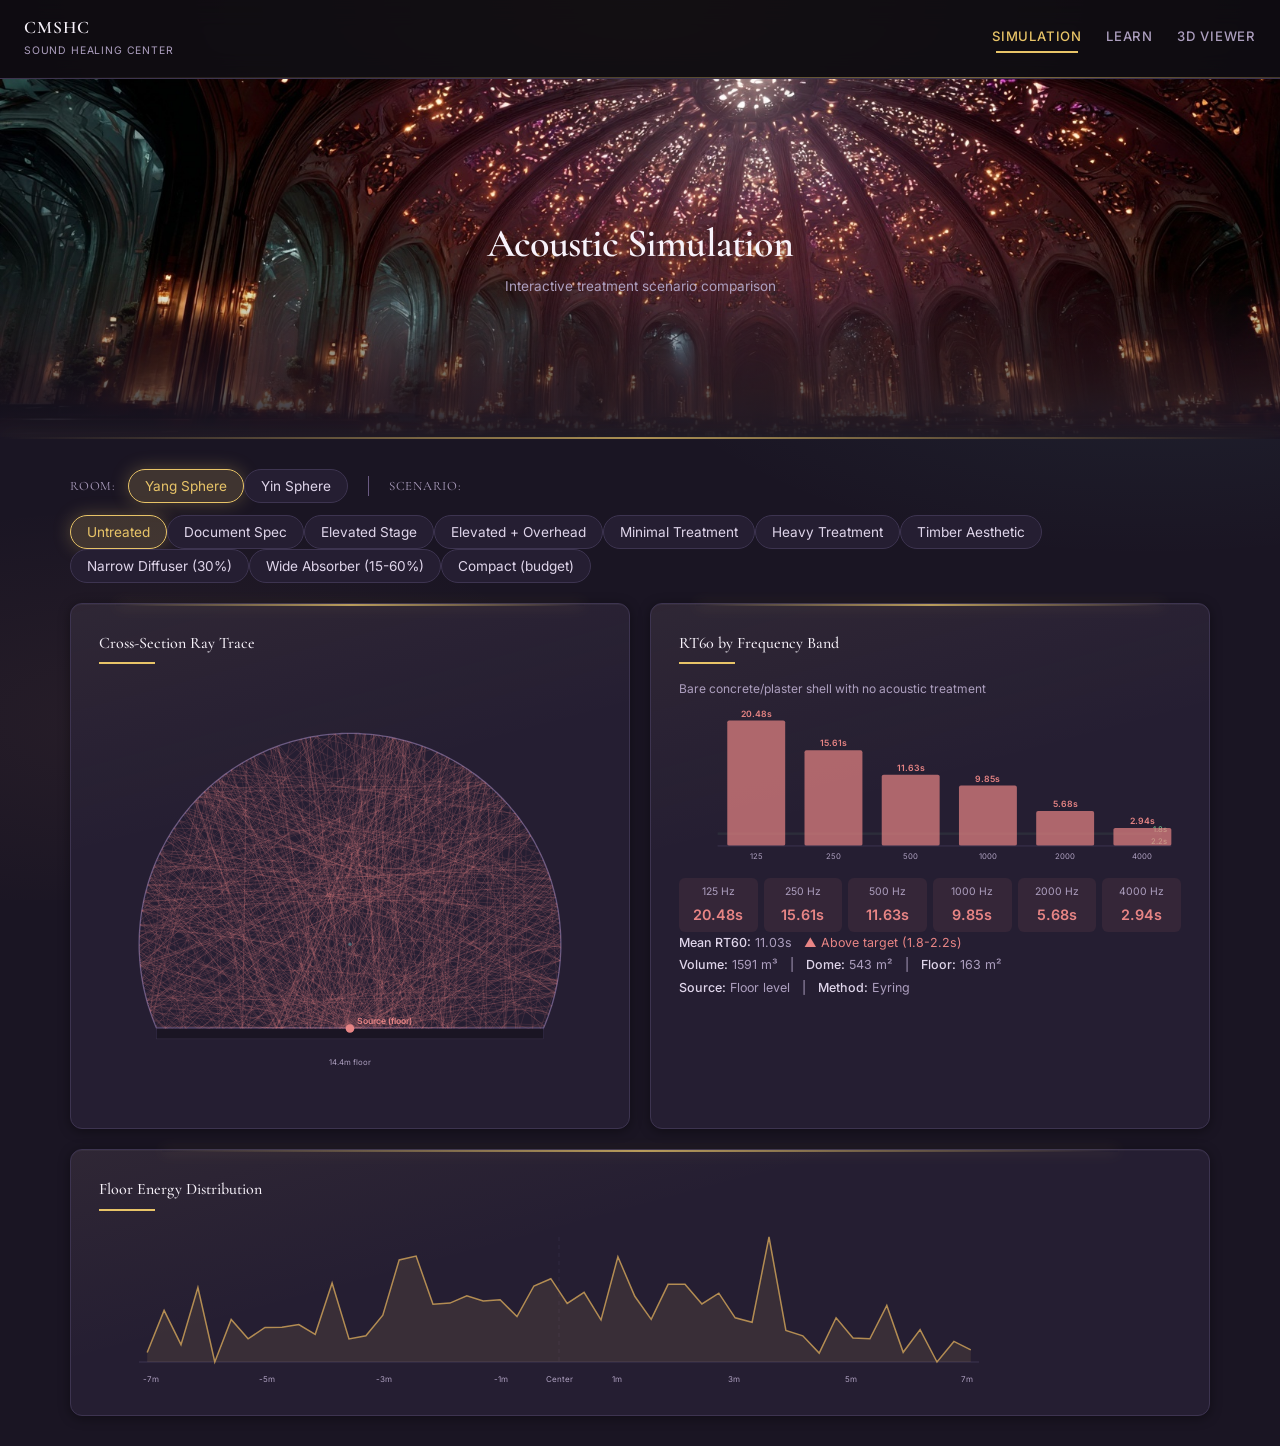
==== commit 4d5b3c14: "Lift palette and add warm gold accents for readability Push dark theme brighter: raise text contrast" ====
--- a/index.html
+++ b/index.html
@@ -138,7 +138,7 @@
     const y = ch + R * Math.cos(a);
     pts.push(`${tx(x).toFixed(1)},${ty(y).toFixed(1)}`);
   }
-  svg += `<polygon points="${pts.join(' ')}" fill="#16131c" stroke="#4a3d5c" stroke-width="1.5"/>`;
+  svg += `<polygon points="${pts.join(' ')}" fill="#251e32" stroke="#6a5a82" stroke-width="1.5"/>`;
 
   // Treatment zones — hidden for Untreated scenario
   const zones = scenario.zones;
@@ -153,7 +153,7 @@
         const y = ch + R * Math.cos(a);
         zPts.push(`${tx(x).toFixed(1)},${ty(y).toFixed(1)}`);
       }
-      svg += `<polyline points="${zPts.join(' ')}" fill="none" stroke="#6b8fc4" stroke-width="6" stroke-opacity="0.3" stroke-linecap="round"/>`;
+      svg += `<polyline points="${zPts.join(' ')}" fill="none" stroke="#85a8e0" stroke-width="6" stroke-opacity="0.55" stroke-linecap="round"/>`;
     }
     // Absorbers
     for (const sign of [1, -1]) {
@@ -164,29 +164,29 @@
         const y = ch + R * Math.cos(a);
         zPts.push(`${tx(x).toFixed(1)},${ty(y).toFixed(1)}`);
       }
-      svg += `<polyline points="${zPts.join(' ')}" fill="none" stroke="#d4a054" stroke-width="5" stroke-opacity="0.25" stroke-linecap="round"/>`;
+      svg += `<polyline points="${zPts.join(' ')}" fill="none" stroke="#ebb860" stroke-width="5" stroke-opacity="0.45" stroke-linecap="round"/>`;
     }
 
     // Zone labels (right side, outside dome)
     const diffMidA = (zones.diffusers.angle_start + zones.diffusers.angle_end) / 2;
     const diffLabelY = ty(ch + R * Math.cos(diffMidA));
     const labelX = tx(R) + 8;
-    svg += `<text x="${labelX}" y="${diffLabelY}" fill="#6b8fc4" font-size="8" opacity="0.8" dominant-baseline="middle">${zones.diffusers.name.replace('Dome ','')}</text>`;
+    svg += `<text x="${labelX}" y="${diffLabelY}" fill="#85a8e0" font-size="8" opacity="0.8" dominant-baseline="middle">${zones.diffusers.name.replace('Dome ','')}</text>`;
 
     const absMidA = (zones.absorbers.angle_start + zones.absorbers.angle_end) / 2;
     const absLabelY = ty(ch + R * Math.cos(absMidA));
-    svg += `<text x="${labelX}" y="${absLabelY}" fill="#d4a054" font-size="8" opacity="0.7" dominant-baseline="middle">${zones.absorbers.name.replace('Dome ','')}</text>`;
+    svg += `<text x="${labelX}" y="${absLabelY}" fill="#ebb860" font-size="8" opacity="0.7" dominant-baseline="middle">${zones.absorbers.name.replace('Dome ','')}</text>`;
   }
 
   // Floor
-  svg += `<line x1="${tx(-fr)}" y1="${floorY}" x2="${tx(fr)}" y2="${floorY}" stroke="#4a3d5c" stroke-width="2"/>`;
+  svg += `<line x1="${tx(-fr)}" y1="${floorY}" x2="${tx(fr)}" y2="${floorY}" stroke="#6a5a82" stroke-width="2"/>`;
 
   // Plenum
-  svg += `<rect x="${tx(-fr)}" y="${floorY}" width="${fr*2*scale}" height="12" fill="#0c0a0f" stroke="#2a2435" stroke-width="0.5"/>`;
+  svg += `<rect x="${tx(-fr)}" y="${floorY}" width="${fr*2*scale}" height="12" fill="#1a1523" stroke="#3d3450" stroke-width="0.5"/>`;
 
   // Ray segments
   const isElevated = scenario.source_height > 0.1;
-  const rayColor = isElevated ? '#6db585' : '#c47070';
+  const rayColor = isElevated ? '#7fd69a' : '#e88585';
   for (const seg of scenario.rays) {
     const alpha = Math.max(0.03, Math.min(0.5, seg.e * 0.4));
     svg += `<line x1="${tx(seg.x0).toFixed(1)}" y1="${ty(seg.y0).toFixed(1)}" x2="${tx(seg.x1).toFixed(1)}" y2="${ty(seg.y1).toFixed(1)}" stroke="${rayColor}" stroke-width="0.5" stroke-opacity="${alpha.toFixed(2)}"/>`;
@@ -200,14 +200,14 @@
 
   // Elevated platform
   if (sy > 0.1) {
-    svg += `<rect x="${tx(-0.5)}" y="${ty(sy)}" width="${1*scale}" height="${sy*scale}" fill="#1a3a2a" stroke="#27ae60" stroke-width="0.8" opacity="0.6"/>`;
+    svg += `<rect x="${tx(-0.5)}" y="${ty(sy)}" width="${1*scale}" height="${sy*scale}" fill="#2a5a42" stroke="#4ed081" stroke-width="0.8" opacity="0.6"/>`;
   }
 
   // Center of sphere
-  svg += `<circle cx="${tx(0)}" cy="${ty(ch)}" r="2" fill="#5ba5a5" opacity="0.4"/>`;
+  svg += `<circle cx="${tx(0)}" cy="${ty(ch)}" r="2" fill="#6ec7c7" opacity="0.4"/>`;
 
   // Dimensions
-  svg += `<text x="${W/2}" y="${H-8}" text-anchor="middle" fill="#8a7d99" font-size="9">${room.floor_radius*2}m floor</text>`;
+  svg += `<text x="${W/2}" y="${H-8}" text-anchor="middle" fill="#ad9fbf" font-size="9">${room.floor_radius*2}m floor</text>`;
 
   svg += '</svg>';
   document.getElementById('ray-container').innerHTML = svg;
@@ -226,8 +226,8 @@
   // Target band
   const tMin = room.target_rt60[0], tMax = room.target_rt60[1];
   svg += `<rect x="40" y="${baseY - tMax * scaleY}" width="${W-60}" height="${(tMax-tMin)*scaleY}" class="target-band"/>`;
-  svg += `<text x="${W-15}" y="${baseY - tMax * scaleY + 12}" fill="#6db585" font-size="8" text-anchor="end">${tMax}s</text>`;
-  svg += `<text x="${W-15}" y="${baseY - tMin * scaleY - 3}" fill="#6db585" font-size="8" text-anchor="end">${tMin}s</text>`;
+  svg += `<text x="${W-15}" y="${baseY - tMax * scaleY + 12}" fill="#7fd69a" font-size="8" text-anchor="end">${tMax}s</text>`;
+  svg += `<text x="${W-15}" y="${baseY - tMin * scaleY - 3}" fill="#7fd69a" font-size="8" text-anchor="end">${tMin}s</text>`;
 
   // Bars
   for (let i = 0; i < rt60.freqs.length; i++) {
@@ -235,15 +235,15 @@
     const val = rt60.values[i];
     const h = Math.min(val * scaleY, baseY - 20);
     const inTarget = val >= tMin && val <= tMax;
-    const color = inTarget ? '#6db585' : (val < tMin ? '#6b8fc4' : '#c47070');
+    const color = inTarget ? '#7fd69a' : (val < tMin ? '#85a8e0' : '#e88585');
 
     svg += `<rect x="${x}" y="${baseY - h}" width="${barW}" height="${h}" fill="${color}" opacity="0.7" rx="2"/>`;
     svg += `<text x="${x + barW/2}" y="${baseY - h - 4}" text-anchor="middle" fill="${color}" font-size="9" font-weight="600">${val}s</text>`;
-    svg += `<text x="${x + barW/2}" y="${baseY + 14}" text-anchor="middle" fill="#8a7d99" font-size="8">${rt60.freqs[i]}</text>`;
+    svg += `<text x="${x + barW/2}" y="${baseY + 14}" text-anchor="middle" fill="#ad9fbf" font-size="8">${rt60.freqs[i]}</text>`;
   }
 
   // Axis
-  svg += `<line x1="40" y1="${baseY}" x2="${W-10}" y2="${baseY}" stroke="#2a2435" stroke-width="1"/>`;
+  svg += `<line x1="40" y1="${baseY}" x2="${W-10}" y2="${baseY}" stroke="#3d3450" stroke-width="1"/>`;
 
   svg += '</svg>';
   document.getElementById('rt60-container').innerHTML = svg;
@@ -259,7 +259,7 @@
     const tMin = room.target_rt60[0], tMax = room.target_rt60[1];
     const inTarget = val >= tMin && val <= tMax;
     const bg = inTarget ? 'rgba(109,181,133,0.1)' : (val < tMin ? 'rgba(107,143,196,0.1)' : 'rgba(196,112,112,0.1)');
-    const color = inTarget ? '#6db585' : (val < tMin ? '#6b8fc4' : '#c47070');
+    const color = inTarget ? '#7fd69a' : (val < tMin ? '#85a8e0' : '#e88585');
     grid.innerHTML += `<div class="rt60-cell" style="background:${bg}"><div class="freq">${rt60.freqs[i]} Hz</div><div class="val" style="color:${color}">${val}s</div></div>`;
   }
 }
@@ -283,14 +283,14 @@
   let svg = `<svg width="${W}" height="${H}" viewBox="0 0 ${W} ${H}">`;
 
   // Axis
-  svg += `<line x1="${padL}" y1="${H-padB}" x2="${W-padR}" y2="${H-padB}" stroke="#2a2435" stroke-width="1"/>`;
+  svg += `<line x1="${padL}" y1="${H-padB}" x2="${W-padR}" y2="${H-padB}" stroke="#3d3450" stroke-width="1"/>`;
 
   // Center line
-  svg += `<line x1="${bx(0)}" y1="${padT}" x2="${bx(0)}" y2="${H-padB}" stroke="#2a2435" stroke-width="0.5" stroke-dasharray="4,4"/>`;
-  svg += `<text x="${bx(0)}" y="${H-5}" text-anchor="middle" fill="#8a7d99" font-size="8">Center</text>`;
+  svg += `<line x1="${bx(0)}" y1="${padT}" x2="${bx(0)}" y2="${H-padB}" stroke="#3d3450" stroke-width="0.5" stroke-dasharray="4,4"/>`;
+  svg += `<text x="${bx(0)}" y="${H-5}" text-anchor="middle" fill="#ad9fbf" font-size="8">Center</text>`;
 
   // Energy curve
-  const color = scenario.source_height > 0.1 ? '#6db585' : '#d4a054';
+  const color = scenario.source_height > 0.1 ? '#7fd69a' : '#ebb860';
   let pathD = `M ${bx(bins[0]).toFixed(1)} ${ey(energy[0]).toFixed(1)}`;
   for (let i = 1; i < bins.length; i++) {
     pathD += ` L ${bx(bins[i]).toFixed(1)} ${ey(energy[i]).toFixed(1)}`;
@@ -301,7 +301,7 @@
 
   // X labels
   for (let x = -Math.floor(room.floor_radius); x <= Math.floor(room.floor_radius); x += 2) {
-    svg += `<text x="${bx(x)}" y="${H-5}" text-anchor="middle" fill="#8a7d99" font-size="8">${x}m</text>`;
+    svg += `<text x="${bx(x)}" y="${H-5}" text-anchor="middle" fill="#ad9fbf" font-size="8">${x}m</text>`;
   }
 
   svg += '</svg>';
@@ -314,8 +314,8 @@
   const mean = rt60.mean;
   const status = mean >= target[0] && mean <= target[1] ? '\u2714 In target' :
                  mean < target[0] ? '\u25BC Below target' : '\u25B2 Above target';
-  const statusColor = mean >= target[0] && mean <= target[1] ? '#6db585' :
-                      mean < target[0] ? '#6b8fc4' : '#c47070';
+  const statusColor = mean >= target[0] && mean <= target[1] ? '#7fd69a' :
+                      mean < target[0] ? '#85a8e0' : '#e88585';
 
   document.getElementById('stats').innerHTML =
     `<strong>Mean RT60:</strong> ${mean}s &nbsp; <span style="color:${statusColor}">${status} (${target[0]}-${target[1]}s)</span><br>` +
--- a/styles.css
+++ b/styles.css
@@ -5,22 +5,22 @@
    ========================================================================== */
 
 :root {
-  --bg-deep: #0c0a0f;
-  --bg-surface: #16131c;
-  --bg-elevated: #1e1a26;
-  --border-subtle: #2a2435;
-  --border-accent: #4a3d5c;
-  --text-primary: #ede8f0;
-  --text-body: #c4b8d0;
-  --text-muted: #8a7d99;
-  --accent-gold: #c9a84c;
-  --accent-gold-glow: rgba(201, 168, 76, 0.15);
-  --accent-warm: #d4896a;
-  --accent-teal: #5ba5a5;
-  --sim-green: #6db585;
-  --sim-red: #c47070;
-  --sim-orange: #d4a054;
-  --sim-blue: #6b8fc4;
+  --bg-deep: #1a1523;
+  --bg-surface: #251e32;
+  --bg-elevated: #2e2640;
+  --border-subtle: #3d3450;
+  --border-accent: #6a5a82;
+  --text-primary: #f7f2fa;
+  --text-body: #dfd5ea;
+  --text-muted: #ad9fbf;
+  --accent-gold: #e8c468;
+  --accent-gold-glow: rgba(232, 196, 104, 0.25);
+  --accent-warm: #eb9d7a;
+  --accent-teal: #6ec7c7;
+  --sim-green: #7fd69a;
+  --sim-red: #e88585;
+  --sim-orange: #ebb860;
+  --sim-blue: #85a8e0;
 
   --font-display: 'Cormorant Garamond', Georgia, serif;
   --font-body: 'Inter', system-ui, sans-serif;
@@ -58,7 +58,12 @@
 }
 
 body {
-  background: var(--bg-deep);
+  background:
+    radial-gradient(ellipse 90% 55% at 50% 0%, rgba(232, 196, 104, 0.16), transparent 65%),
+    radial-gradient(ellipse 70% 45% at 90% 35%, rgba(110, 199, 199, 0.08), transparent 60%),
+    radial-gradient(ellipse 60% 40% at 10% 80%, rgba(235, 157, 122, 0.06), transparent 60%),
+    var(--bg-deep);
+  background-attachment: fixed;
   color: var(--text-body);
   font-family: var(--font-body);
   line-height: 1.6;
@@ -103,7 +108,7 @@
 
 p {
   font-family: var(--font-body);
-  font-size: 0.9rem;
+  font-size: 0.95rem;
   line-height: 1.75;
   color: var(--text-body);
 }
@@ -248,10 +253,24 @@
   justify-content: center;
 }
 
+.hero::after {
+  content: '';
+  position: absolute;
+  bottom: 0;
+  left: 0;
+  right: 0;
+  height: 2px;
+  background: linear-gradient(90deg, transparent, var(--accent-gold) 50%, transparent);
+  opacity: 0.7;
+  z-index: 3;
+  pointer-events: none;
+  box-shadow: 0 0 22px rgba(232, 196, 104, 0.5);
+}
+
 .hero-overlay {
   position: absolute;
   inset: 0;
-  background: linear-gradient(to bottom, transparent 0%, var(--bg-deep) 100%);
+  background: linear-gradient(to bottom, transparent 0%, transparent 55%, var(--bg-deep) 100%);
   z-index: 1;
 }
 
@@ -269,6 +288,7 @@
   letter-spacing: -0.02em;
   color: var(--text-primary);
   margin-bottom: var(--space-2);
+  text-shadow: 0 0 36px rgba(232, 196, 104, 0.35), 0 2px 16px rgba(0, 0, 0, 0.6);
 }
 
 .hero .subtitle {
@@ -287,7 +307,7 @@
 .hero-ripple div {
   position: absolute;
   border-radius: 50%;
-  border: 1px solid var(--accent-gold);
+  border: 1.5px solid var(--accent-gold);
   opacity: 0;
   animation: ripple 4s ease-out infinite;
 }
@@ -321,10 +341,10 @@
 .btn {
   background: var(--bg-surface);
   border: 1px solid var(--border-subtle);
-  color: var(--text-muted);
-  padding: 7px 14px;
+  color: var(--text-body);
+  padding: 8px 16px;
   border-radius: var(--radius-pill);
-  font-size: 0.78rem;
+  font-size: 0.85rem;
   font-family: var(--font-body);
   cursor: pointer;
   transition: border-color 0.2s, color 0.2s, background 0.2s;
@@ -339,7 +359,8 @@
 .btn.active {
   border-color: var(--accent-gold);
   color: var(--accent-gold);
-  background: rgba(201, 168, 76, 0.08);
+  background: rgba(232, 196, 104, 0.18);
+  box-shadow: 0 0 18px rgba(232, 196, 104, 0.28);
 }
 
 .btn-group {
@@ -351,16 +372,34 @@
 /* Panels */
 
 .panel {
-  background: var(--bg-surface);
+  position: relative;
+  background:
+    linear-gradient(165deg, rgba(232, 196, 104, 0.05) 0%, transparent 38%),
+    var(--bg-surface);
   border: 1px solid var(--border-subtle);
   border-radius: var(--radius-lg);
-  padding: 20px;
-  box-shadow: var(--shadow-card);
-  transition: box-shadow 0.2s;
+  padding: 28px;
+  box-shadow: var(--shadow-card), inset 0 1px 0 rgba(255, 255, 255, 0.04);
+  transition: box-shadow 0.25s, border-color 0.25s;
+}
+
+.panel::before {
+  content: '';
+  position: absolute;
+  top: 0;
+  left: 8%;
+  right: 8%;
+  height: 2px;
+  background: linear-gradient(90deg, transparent, var(--accent-gold) 50%, transparent);
+  opacity: 0.75;
+  pointer-events: none;
+  border-radius: 2px;
+  box-shadow: 0 0 14px rgba(232, 196, 104, 0.4);
 }
 
 .panel:hover {
-  box-shadow: var(--shadow-elevated);
+  border-color: var(--border-accent);
+  box-shadow: var(--shadow-elevated), 0 0 36px rgba(232, 196, 104, 0.10), inset 0 1px 0 rgba(255, 255, 255, 0.05);
 }
 
 .panel h3 {
@@ -374,7 +413,7 @@
 .panel h3::after {
   content: '';
   display: block;
-  width: 40px;
+  width: 56px;
   height: 2px;
   background: var(--accent-gold);
   margin-top: 8px;
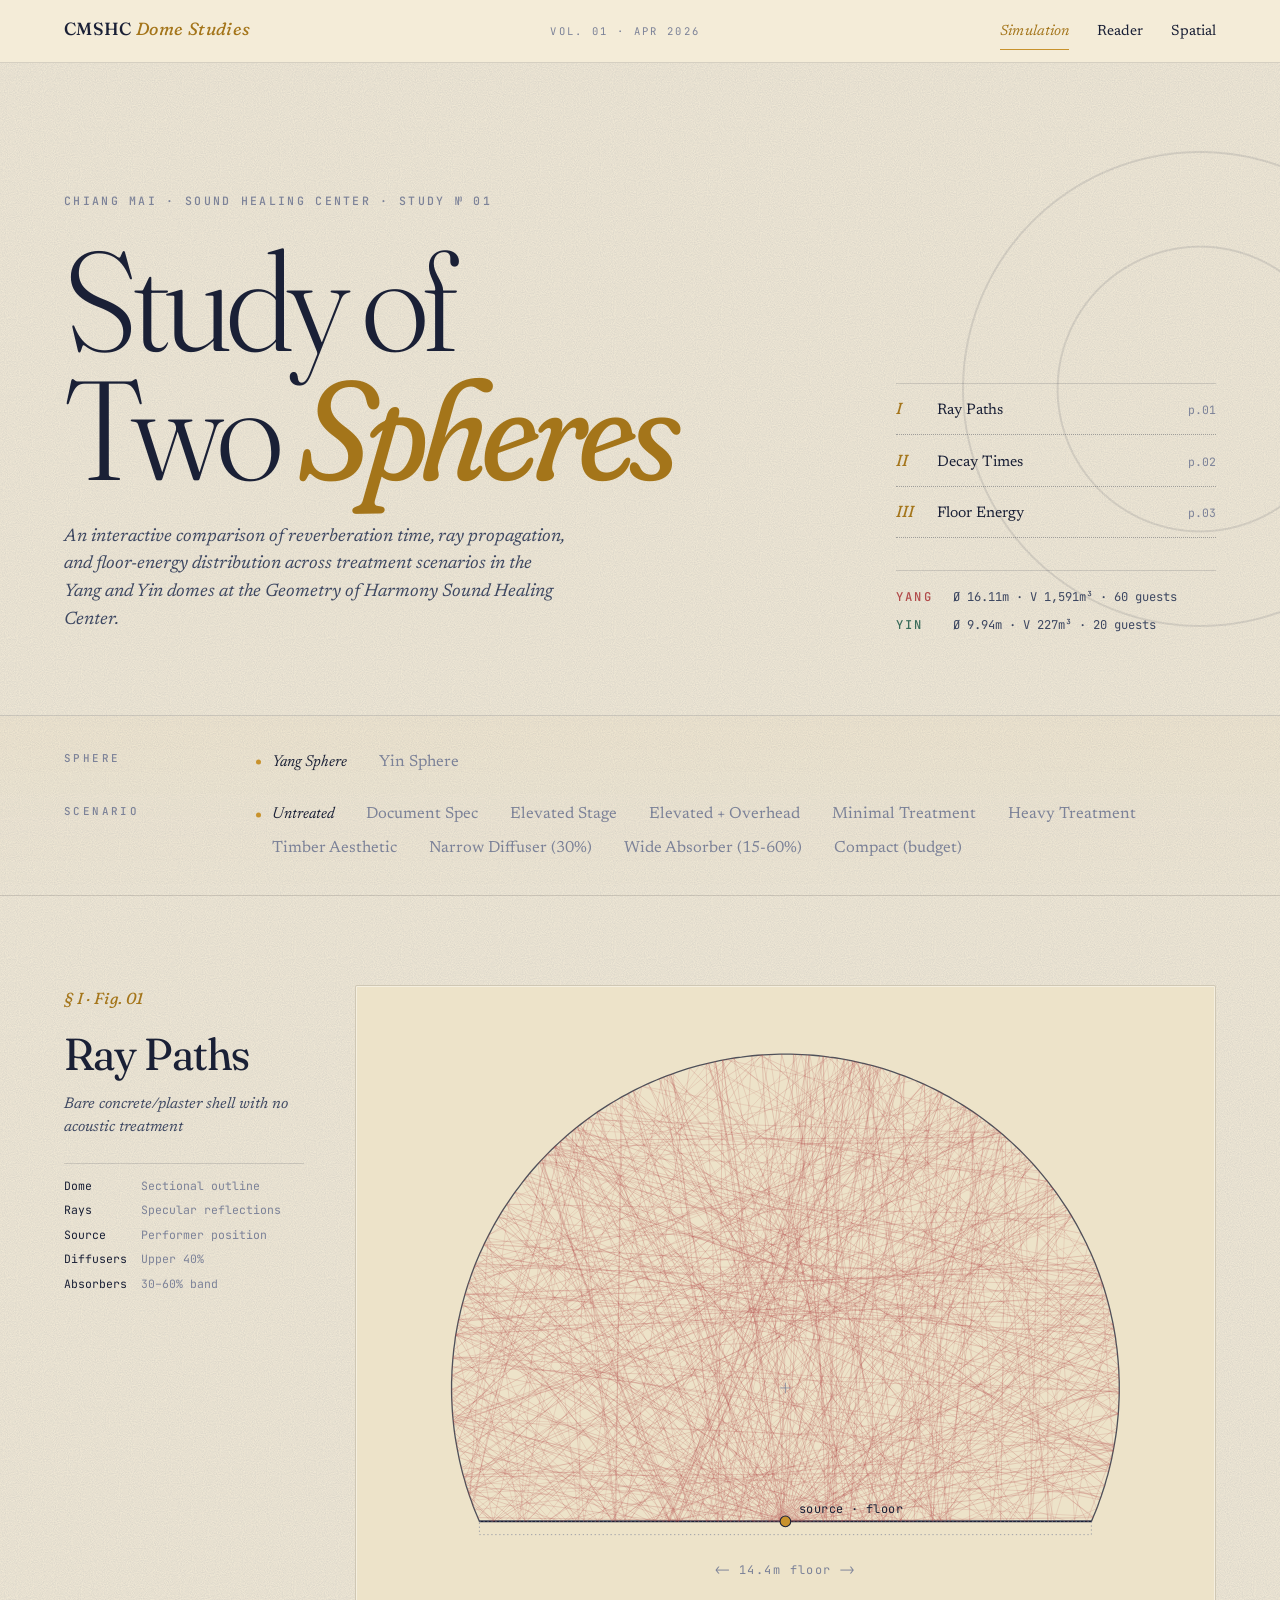
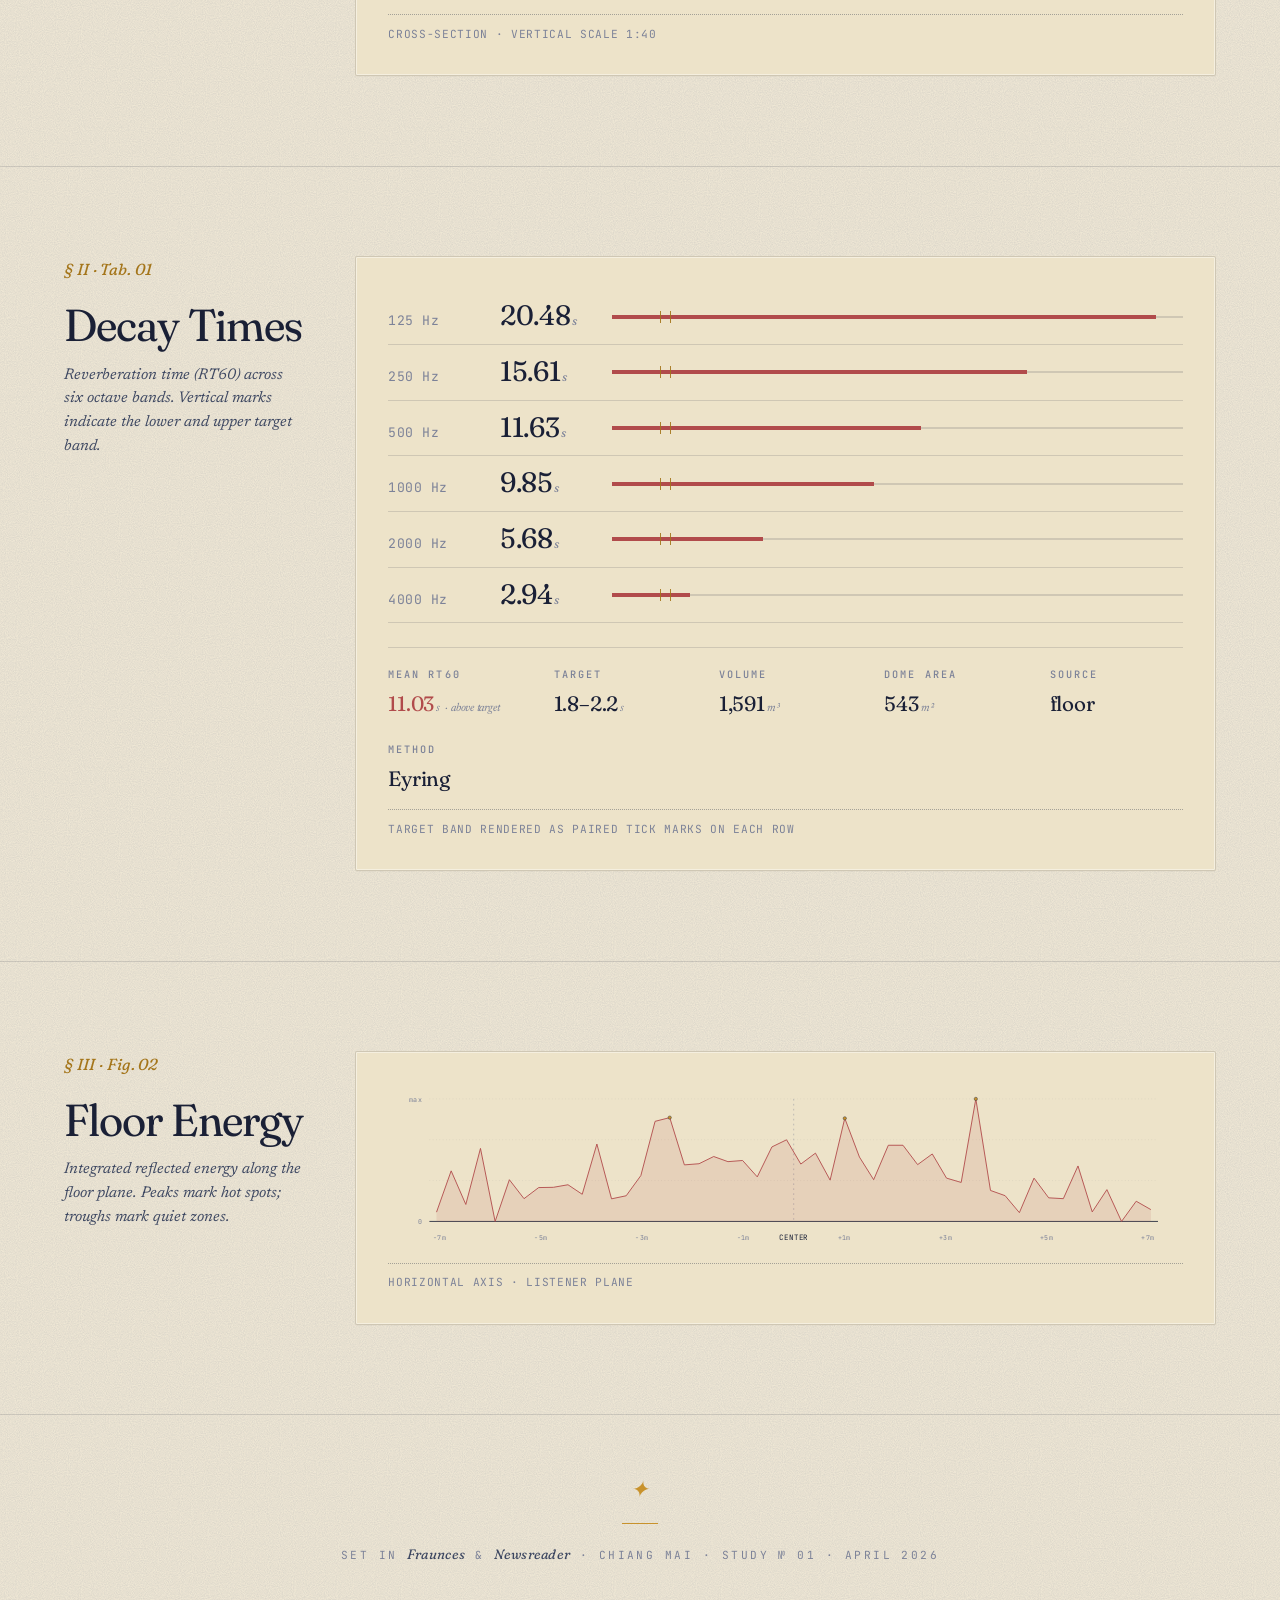
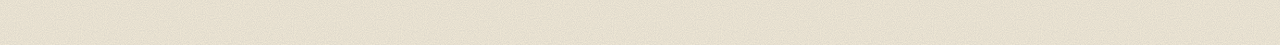
==== commit 397c668c: "Redesign as editorial "Dome Studies" research journal Paper/ink aesthetic with Fraunces variable dis" ====
--- a/index.html
+++ b/index.html
@@ -3,66 +3,110 @@
 <head>
 <meta charset="UTF-8">
 <meta name="viewport" content="width=device-width, initial-scale=1.0">
-<title>CMSHC Acoustic Simulation</title>
+<title>Dome Study — CMSHC Acoustic Simulation</title>
 <link rel="stylesheet" href="styles.css">
 </head>
 <body>
 
-<nav>
-  <div class="nav-inner">
-    <a href="index.html" class="nav-logo">
-      CMSHC
-      <span class="nav-logo-sub">Sound Healing Center</span>
-    </a>
-    <button class="nav-toggle" onclick="document.body.classList.toggle('nav-open')" aria-label="Menu">
-      <span></span><span></span><span></span>
-    </button>
-    <div class="nav-menu">
-      <a href="index.html" class="active">Simulation</a>
-      <a href="learn.html">Learn</a>
-      <a href="viewer3d.html">3D Viewer</a>
+<header class="masthead">
+  <div class="masthead__grid">
+    <a href="index.html" class="masthead__wordmark">CMSHC <em>Dome Studies</em></a>
+    <span class="masthead__issue">Vol. 01 · Apr 2026</span>
+    <nav class="masthead__nav">
+      <a href="index.html" class="is-active">Simulation</a>
+      <a href="learn.html">Reader</a>
+      <a href="viewer3d.html">Spatial</a>
+    </nav>
+  </div>
+</header>
+
+<section class="hero">
+  <div class="hero__grid">
+    <div>
+      <p class="eyebrow hero__eyebrow">Chiang Mai · Sound Healing Center · Study № 01</p>
+      <h1 class="hero__title">Study of<br>Two <em>Spheres</em></h1>
+      <p class="hero__dek">An interactive comparison of reverberation time, ray propagation, and floor-energy distribution across treatment scenarios in the Yang and Yin domes at the Geometry of Harmony Sound Healing Center.</p>
     </div>
-  </div>
-</nav>
-
-<div class="hero" style="height: 40vh; background: url('assets/hero-simulation.jpg') center/cover no-repeat;">
-  <div class="hero-ripple">
-    <div></div><div></div><div></div>
-  </div>
-  <div class="hero-overlay"></div>
-  <div class="hero-content">
-    <h1>Acoustic Simulation</h1>
-    <p class="subtitle">Interactive treatment scenario comparison</p>
-  </div>
-</div>
-
-<div class="main-content">
-
-<div class="controls">
-  <label>Room:</label>
-  <div id="room-btns"></div>
-  <span style="margin: 0 8px; width:1px; height:20px; background: var(--border-accent); display:inline-block; vertical-align:middle;"></span>
-  <label>Scenario:</label>
-  <div id="scenario-btns"></div>
-</div>
-
-<div class="panels">
-  <div class="panel">
-    <h3>Cross-Section Ray Trace</h3>
-    <div id="ray-container"></div>
-  </div>
-  <div class="panel">
-    <h3>RT60 by Frequency Band</h3>
-    <p id="scenario-desc" class="scenario-desc"></p>
-    <div id="rt60-container"></div>
-    <div id="rt60-grid" class="rt60-grid"></div>
-    <div id="stats" class="stats"></div>
-  </div>
-  <div class="panel" style="grid-column: 1 / -1;">
-    <h3>Floor Energy Distribution</h3>
-    <div id="energy-container"></div>
-  </div>
-</div>
+    <aside>
+      <ul class="hero__toc">
+        <li data-page="p.01"><span class="roman">I</span><span>Ray Paths</span></li>
+        <li data-page="p.02"><span class="roman">II</span><span>Decay Times</span></li>
+        <li data-page="p.03"><span class="roman">III</span><span>Floor Energy</span></li>
+      </ul>
+      <dl class="hero__meta">
+        <dt class="yang">Yang</dt>
+        <dd>Ø 16.11m · V 1,591m³ · 60 guests</dd>
+        <dt class="yin">Yin</dt>
+        <dd>Ø 9.94m · V 227m³ · 20 guests</dd>
+      </dl>
+    </aside>
+  </div>
+</section>
+
+<section class="controls">
+  <div class="controls__grid">
+    <h3 class="control-label">Sphere</h3>
+    <div class="tabs" id="room-btns"></div>
+    <h3 class="control-label">Scenario</h3>
+    <div class="tabs" id="scenario-btns"></div>
+  </div>
+</section>
+
+<article class="figure" id="fig-rays">
+  <div class="figure__grid">
+    <aside class="figure__sidenote">
+      <span class="section-marker">§ I · Fig. 01</span>
+      <h2 class="figure__title">Ray Paths</h2>
+      <p class="figure__dek" id="scenario-desc"></p>
+      <dl class="figure__legend">
+        <dt>Dome</dt><dd>Sectional outline</dd>
+        <dt>Rays</dt><dd>Specular reflections</dd>
+        <dt>Source</dt><dd>Performer position</dd>
+        <dt>Diffusers</dt><dd>Upper 40%</dd>
+        <dt>Absorbers</dt><dd>30–60% band</dd>
+      </dl>
+    </aside>
+    <div class="figure__plate">
+      <div id="ray-container"></div>
+      <span class="figure__plate-caption">Cross-section · vertical scale 1:40</span>
+    </div>
+  </div>
+</article>
+
+<article class="figure" id="fig-rt60">
+  <div class="figure__grid">
+    <aside class="figure__sidenote">
+      <span class="section-marker">§ II · Tab. 01</span>
+      <h2 class="figure__title">Decay Times</h2>
+      <p class="figure__dek">Reverberation time (RT60) across six octave bands. Vertical marks indicate the lower and upper target band.</p>
+    </aside>
+    <div class="figure__plate">
+      <div id="rt60-container" class="rt60-specimen"></div>
+      <dl id="stats" class="stats-summary"></dl>
+      <span class="figure__plate-caption">Target band rendered as paired tick marks on each row</span>
+    </div>
+  </div>
+</article>
+
+<article class="figure" id="fig-energy">
+  <div class="figure__grid">
+    <aside class="figure__sidenote">
+      <span class="section-marker">§ III · Fig. 02</span>
+      <h2 class="figure__title">Floor Energy</h2>
+      <p class="figure__dek">Integrated reflected energy along the floor plane. Peaks mark hot spots; troughs mark quiet zones.</p>
+    </aside>
+    <div class="figure__plate">
+      <div id="energy-container"></div>
+      <span class="figure__plate-caption">Horizontal axis · listener plane</span>
+    </div>
+  </div>
+</article>
+
+<footer class="colophon">
+  <span class="colophon__ornament">✦</span>
+  <div class="colophon__rule"></div>
+  <p class="colophon__line">Set in <em>Fraunces</em> &amp; <em>Newsreader</em> · Chiang Mai · Study № 01 · April 2026</p>
+</footer>
 
 <script>
 const DATA = {"yang_sphere":{"name":"Yang Sphere","inner_radius":7.855,"center_height":3.14,"headroom":11.0,"floor_radius":7.2,"oculus_radius":1.0,"volume":1591.0,"dome_area":543.0,"floor_area":163.0,"angle_floor":1.9821,"target_rt60":[1.8,2.2],"scenarios":{"untreated":{"name":"Untreated","description":"Bare concrete/plaster shell with no acoustic treatment","source_height":0.0,"zones":{"diffusers":{"angle_start":0.0,"angle_end":1.1151,"name":"Dome Diffusers (upper 40%)"},"absorbers":{"angle_start":1.1151,"angle_end":1.5506,"name":"Dome Absorbers (30-60%)"}},"rt60":{"freqs":[125,250,500,1000,2000,4000],"values":[20.48,15.61,11.63,9.85,5.68,2.94],"mean":11.03,"method":"Eyring"},"rays":[{"x0":0.0,"y0":0.0,"x1":-7.237,"y1":0.086,"e":1.0},{"x0":-7.237,"y0":0.086,"x1":1.894,"y1":10.764,"e":0.96},{"x0":1.894,"y0":10.764,"x1":3.471,"y1":0.0,"e":0.922},{"x0":3.471,"y0":0.0,"x1":3.901,"y1":9.958,"e":0.903},{"x0":3.901,"y0":9.958,"x1":-7.443,"y1":0.629,"e":0.867},{"x0":-7.443,"y0":0.629,"x1":-2.868,"y1":0.0,"e":0.832},{"x0":-2.868,"y0":0.0,"x1":7.73,"y1":1.744,"e":0.816},{"x0":7.73,"y0":1.744,"x1":-6.365,"y1":7.743,"e":0.783},{"x0":-6.365,"y0":7.743,"x1":2.214,"y1":0.0,"e":0.752},{"x0":2.214,"y0":0.0,"x1":7.71,"y1":4.643,"e":0.737},{"x0":7.71,"y0":4.643,"x1":-5.79,"y1":8.448,"e":0.707},{"x0":-5.79,"y0":8.448,"x1":-2.524,"y1":0.0,"e":0.679},{"x0":-2.524,"y0":0.0,"x1":0.372,"y1":10.986,"e":0.665},{"x0":0.372,"y0":10.986,"x1":2.505,"y1":0.0,"e":0.639},{"x0":2.505,"y0":0.0,"x1":3.449,"y1":10.197,"e":0.626},{"x0":3.449,"y0":10.197,"x1":-6.943,"y1":0.0,"e":0.601},{"x0":-6.943,"y0":0.0,"x1":-7.434,"y1":0.602,"e":0.589},{"x0":-7.434,"y0":0.602,"x1":-6.483,"y1":7.575,"e":0.565},{"x0":-6.483,"y0":7.575,"x1":1.144,"y1":10.912,"e":0.543},{"x0":1.144,"y0":10.912,"x1":7.476,"y1":5.55,"e":0.521},{"x0":0.0,"y0":0.0,"x1":-7.513,"y1":0.848,"e":1.0},{"x0":-7.513,"y0":0.848,"x1":2.788,"y1":10.484,"e":0.96},{"x0":2.788,"y0":10.484,"x1":2.723,"y1":0.0,"e":0.922},{"x0":2.723,"y0":0.0,"x1":1.467,"y1":10.857,"e":0.903},{"x0":1.467,"y0":10.857,"x1":-2.571,"y1":0.0,"e":0.867},{"x0":-2.571,"y0":0.0,"x1":-6.068,"y1":8.128,"e":0.85},{"x0":-6.068,"y0":8.128,"x1":7.855,"y1":3.149,"e":0.816},{"x0":7.855,"y0":3.149,"x1":-2.584,"y1":0.0,"e":0.783},{"x0":-2.584,"y0":0.0,"x1":-7.749,"y1":1.853,"e":0.767},{"x0":-7.749,"y0":1.853,"x1":4.815,"y1":9.346,"e":0.737},{"x0":4.815,"y0":9.346,"x1":2.303,"y1":0.0,"e":0.707},{"x0":2.303,"y0":0.0,"x1":-1.21,"y1":10.902,"e":0.693},{"x0":-1.21,"y0":10.902,"x1":0.258,"y1":0.0,"e":0.665},{"x0":0.258,"y0":0.0,"x1":2.142,"y1":10.697,"e":0.652},{"x0":2.142,"y0":10.697,"x1":-2.563,"y1":0.0,"e":0.626},{"x0":-2.563,"y0":0.0,"x1":-5.79,"y1":8.448,"e":0.613},{"x0":-5.79,"y0":8.448,"x1":7.831,"y1":2.526,"e":0.589},{"x0":7.831,"y0":2.526,"x1":-7.461,"y1":0.685,"e":0.565},{"x0":-7.461,"y0":0.685,"x1":6.259,"y1":7.886,"e":0.543},{"x0":6.259,"y0":7.886,"x1":-2.993,"y1":0.0,"e":0.521},{"x0":0.0,"y0":0.0,"x1":-7.716,"y1":1.669,"e":1.0},{"x0":-7.716,"y0":1.669,"x1":5.164,"y1":9.059,"e":0.96},{"x0":5.164,"y0":9.059,"x1":2.319,"y1":0.0,"e":0.922},{"x0":2.319,"y0":0.0,"x1":-1.477,"y1":10.855,"e":0.903},{"x0":-1.477,"y0":10.855,"x1":-1.586,"y1":0.0,"e":0.867},{"x0":-1.586,"y0":0.0,"x1":-2.644,"y1":10.537,"e":0.85},{"x0":-2.644,"y0":10.537,"x1":5.657,"y1":0.0,"e":0.816},{"x0":5.657,"y0":0.0,"x1":7.853,"y1":2.972,"e":0.799},{"x0":7.853,"y0":2.972,"x1":2.271,"y1":10.66,"e":0.767},{"x0":2.271,"y0":10.66,"x1":-7.51,"y1":5.443,"e":0.737},{"x0":-7.51,"y0":5.443,"x1":-4.914,"y1":0.0,"e":0.707},{"x0":-4.914,"y0":0.0,"x1":0.964,"y1":10.936,"e":0.693},{"x0":0.964,"y0":10.936,"x1":2.211,"y1":0.0,"e":0.665},{"x0":2.211,"y0":0.0,"x1":2.471,"y1":10.596,"e":0.652},{"x0":2.471,"y0":10.596,"x1":-3.669,"y1":0.0,"e":0.626},{"x0":-3.669,"y0":0.0,"x1":-7.286,"y1":6.075,"e":0.613},{"x0":-7.286,"y0":6.075,"x1":4.415,"y1":9.637,"e":0.589},{"x0":4.415,"y0":9.637,"x1":4.335,"y1":0.0,"e":0.565},{"x0":4.335,"y0":0.0,"x1":4.049,"y1":9.871,"e":0.554},{"x0":4.049,"y0":9.871,"x1":-7.627,"y1":5.02,"e":0.532},{"x0":0.0,"y0":0.0,"x1":-7.832,"y1":2.54,"e":1.0},{"x0":-7.832,"y0":2.54,"x1":4.944,"y1":9.244,"e":0.96},{"x0":4.944,"y0":9.244,"x1":1.756,"y1":0.0,"e":0.922},{"x0":1.756,"y0":0.0,"x1":-1.811,"y1":10.784,"e":0.903},{"x0":-1.811,"y0":10.784,"x1":0.893,"y1":0.0,"e":0.867},{"x0":0.893,"y0":0.0,"x1":2.823,"y1":10.47,"e":0.85},{"x0":2.823,"y0":10.47,"x1":-3.048,"y1":0.0,"e":0.816},{"x0":-3.048,"y0":0.0,"x1":-6.758,"y1":7.144,"e":0.799},{"x0":-6.758,"y0":7.144,"x1":7.402,"y1":5.771,"e":0.767},{"x0":7.402,"y0":5.771,"x1":-0.256,"y1":0.0,"e":0.737},{"x0":-0.256,"y0":0.0,"x1":-7.177,"y1":6.333,"e":0.722},{"x0":-7.177,"y0":6.333,"x1":7.854,"y1":3.008,"e":0.693},{"x0":7.854,"y0":3.008,"x1":-7.569,"y1":1.039,"e":0.665},{"x0":-7.569,"y0":1.039,"x1":5.661,"y1":8.585,"e":0.639},{"x0":5.661,"y0":8.585,"x1":-1.141,"y1":0.0,"e":0.613},{"x0":-1.141,"y0":0.0,"x1":-6.205,"y1":7.956,"e":0.601},{"x0":-6.205,"y0":7.956,"x1":7.714,"y1":1.658,"e":0.577},{"x0":7.714,"y0":1.658,"x1":-7.825,"y1":2.458,"e":0.554},{"x0":-7.825,"y0":2.458,"x1":7.069,"y1":6.565,"e":0.532},{"x0":7.069,"y0":6.565,"x1":-1.88,"y1":0.0,"e":0.51},{"x0":0.0,"y0":0.0,"x1":-7.849,"y1":3.45,"e":1.0},{"x0":-7.849,"y0":3.45,"x1":5.781,"y1":8.459,"e":0.96},{"x0":5.781,"y0":8.459,"x1":1.012,"y1":0.0,"e":0.922},{"x0":1.012,"y0":0.0,"x1":-4.831,"y1":9.334,"e":0.903},{"x0":-4.831,"y0":9.334,"x1":2.239,"y1":0.0,"e":0.867},{"x0":2.239,"y0":0.0,"x1":7.39,"y1":5.803,"e":0.85},{"x0":7.39,"y0":5.803,"x1":-5.311,"y1":8.928,"e":0.816},{"x0":-5.311,"y0":8.928,"x1":-2.736,"y1":0.0,"e":0.783},{"x0":-2.736,"y0":0.0,"x1":0.244,"y1":10.991,"e":0.767},{"x0":0.244,"y0":10.991,"x1":1.088,"y1":0.0,"e":0.737},{"x0":1.088,"y0":0.0,"x1":1.829,"y1":10.779,"e":0.722},{"x0":1.829,"y0":10.779,"x1":-4.084,"y1":0.0,"e":0.693},{"x0":-4.084,"y0":0.0,"x1":-7.376,"y1":5.842,"e":0.679},{"x0":-7.376,"y0":5.842,"x1":5.066,"y1":9.143,"e":0.652},{"x0":5.066,"y0":9.143,"x1":3.254,"y1":0.0,"e":0.626},{"x0":3.254,"y0":0.0,"x1":1.953,"y1":10.748,"e":0.613},{"x0":1.953,"y0":10.748,"x1":-4.427,"y1":0.0,"e":0.589},{"x0":-4.427,"y0":0.0,"x1":-7.319,"y1":5.992,"e":0.577},{"x0":-7.319,"y0":5.992,"x1":5.063,"y1":9.146,"e":0.554},{"x0":5.063,"y0":9.146,"x1":3.062,"y1":0.0,"e":0.532},{"x0":0.0,"y0":0.0,"x1":-7.756,"y1":4.386,"e":1.0},{"x0":-7.756,"y0":4.386,"x1":5.733,"y1":8.51,"e":0.96},{"x0":5.733,"y0":8.51,"x1":2.707,"y1":0.0,"e":0.922},{"x0":2.707,"y0":0.0,"x1":-0.088,"y1":10.995,"e":0.903},{"x0":-0.088,"y0":10.995,"x1":-1.077,"y1":0.0,"e":0.867},{"x0":-1.077,"y0":0.0,"x1":-2.796,"y1":10.481,"e":0.85},{"x0":-2.796,"y0":10.481,"x1":4.709,"y1":0.0,"e":0.816},{"x0":4.709,"y0":0.0,"x1":7.714,"y1":4.623,"e":0.799},{"x0":7.714,"y0":4.623,"x1":-1.353,"y1":10.878,"e":0.767},{"x0":-1.353,"y0":10.878,"x1":-7.847,"y1":2.785,"e":0.737},{"x0":-7.847,"y0":2.785,"x1":-4.397,"y1":0.0,"e":0.707},{"x0":-4.397,"y0":0.0,"x1":5.255,"y1":8.979,"e":0.693},{"x0":5.255,"y0":8.979,"x1":-3.151,"y1":0.0,"e":0.665},{"x0":-3.151,"y0":0.0,"x1":-7.435,"y1":5.674,"e":0.652},{"x0":-7.435,"y0":5.674,"x1":5.58,"y1":8.669,"e":0.626},{"x0":5.58,"y0":8.669,"x1":2.208,"y1":0.0,"e":0.601},{"x0":2.208,"y0":0.0,"x1":-2.745,"y1":10.5,"e":0.589},{"x0":-2.745,"y0":10.5,"x1":1.34,"y1":0.0,"e":0.565},{"x0":1.34,"y0":0.0,"x1":4.153,"y1":9.808,"e":0.554},{"x0":4.153,"y0":9.808,"x1":-6.507,"y1":0.0,"e":0.532},{"x0":0.0,"y0":0.0,"x1":-7.543,"y1":5.332,"e":1.0},{"x0":-7.543,"y0":5.332,"x1":7.335,"y1":5.951,"e":0.96},{"x0":7.335,"y0":5.951,"x1":0.381,"y1":0.0,"e":0.922},{"x0":0.381,"y0":0.0,"x1":-6.651,"y1":7.32,"e":0.903},{"x0":-6.651,"y0":7.32,"x1":7.712,"y1":1.65,"e":0.867},{"x0":7.712,"y0":1.65,"x1":-7.821,"y1":3.872,"e":0.832},{"x0":-7.821,"y0":3.872,"x1":7.854,"y1":3.046,"e":0.799},{"x0":7.854,"y0":3.046,"x1":-7.839,"y1":3.639,"e":0.767},{"x0":-7.839,"y0":3.639,"x1":7.401,"y1":0.507,"e":0.736},{"x0":7.401,"y0":0.507,"x1":-5.191,"y1":9.036,"e":0.707},{"x0":-5.191,"y0":9.036,"x1":0.102,"y1":0.0,"e":0.679},{"x0":0.102,"y0":0.0,"x1":5.691,"y1":8.554,"e":0.665},{"x0":5.691,"y0":8.554,"x1":-5.233,"y1":0.0,"e":0.639},{"x0":-5.233,"y0":0.0,"x1":-7.809,"y1":2.288,"e":0.626},{"x0":-7.809,"y0":2.288,"x1":0.361,"y1":10.987,"e":0.601},{"x0":0.361,"y0":10.987,"x1":7.504,"y1":0.819,"e":0.577},{"x0":7.504,"y0":0.819,"x1":4.101,"y1":0.0,"e":0.554},{"x0":4.101,"y0":0.0,"x1":-7.845,"y1":2.741,"e":0.543},{"x0":-7.845,"y0":2.741,"x1":6.798,"y1":7.076,"e":0.521},{"x0":6.798,"y0":7.076,"x1":0.408,"y1":0.0,"e":0.5},{"x0":0.0,"y0":0.0,"x1":-7.206,"y1":6.268,"e":1.0},{"x0":-7.206,"y0":6.268,"x1":7.798,"y1":4.087,"e":0.96},{"x0":7.798,"y0":4.087,"x1":-3.363,"y1":0.0,"e":0.922},{"x0":-3.363,"y0":0.0,"x1":-7.683,"y1":1.507,"e":0.903},{"x0":-7.683,"y0":1.507,"x1":2.672,"y1":10.527,"e":0.867},{"x0":2.672,"y0":10.527,"x1":3.642,"y1":0.0,"e":0.832},{"x0":3.642,"y0":0.0,"x1":5.052,"y1":9.155,"e":0.816},{"x0":5.052,"y0":9.155,"x1":-7.673,"y1":4.82,"e":0.783},{"x0":-7.673,"y0":4.82,"x1":-1.825,"y1":0.0,"e":0.752},{"x0":-1.825,"y0":0.0,"x1":6.384,"y1":7.716,"e":0.737},{"x0":6.384,"y0":7.716,"x1":-7.817,"y1":2.371,"e":0.707},{"x0":-7.817,"y0":2.371,"x1":7.735,"y1":1.773,"e":0.679},{"x0":7.735,"y0":1.773,"x1":-7.716,"y1":4.61,"e":0.652},{"x0":-7.716,"y0":4.61,"x1":6.653,"y1":0.0,"e":0.626},{"x0":6.653,"y0":0.0,"x1":7.323,"y1":0.298,"e":0.613},{"x0":7.323,"y0":0.298,"x1":3.629,"y1":10.107,"e":0.589},{"x0":3.629,"y0":10.107,"x1":-7.43,"y1":5.689,"e":0.565},{"x0":-7.43,"y0":5.689,"x1":-4.077,"y1":0.0,"e":0.543},{"x0":-4.077,"y0":0.0,"x1":1.097,"y1":10.918,"e":0.532},{"x0":1.097,"y0":10.918,"x1":3.432,"y1":0.0,"e":0.51},{"x0":0.0,"y0":0.0,"x1":-6.741,"y1":7.173,"e":1.0},{"x0":-6.741,"y0":7.173,"x1":7.605,"y1":1.175,"e":0.96},{"x0":7.605,"y0":1.175,"x1":-7.571,"y1":1.046,"e":0.922},{"x0":-7.571,"y0":1.046,"x1":6.64,"y1":7.336,"e":0.885},{"x0":6.64,"y0":7.336,"x1":-4.696,"y1":0.0,"e":0.849},{"x0":-4.696,"y0":0.0,"x1":-7.817,"y1":2.373,"e":0.832},{"x0":-7.817,"y0":2.373,"x1":1.655,"y1":10.819,"e":0.799},{"x0":1.655,"y0":10.819,"x1":7.094,"y1":0.0,"e":0.767},{"x0":7.094,"y0":0.0,"x1":7.714,"y1":1.659,"e":0.752},{"x0":7.714,"y0":1.659,"x1":7.432,"y1":5.684,"e":0.722},{"x0":7.432,"y0":5.684,"x1":4.422,"y1":9.632,"e":0.693},{"x0":4.422,"y0":9.632,"x1":-1.42,"y1":10.866,"e":0.665},{"x0":-1.42,"y0":10.866,"x1":-7.337,"y1":5.944,"e":0.639},{"x0":-7.337,"y0":5.944,"x1":-6.245,"y1":0.0,"e":0.613},{"x0":-6.245,"y0":0.0,"x1":-5.63,"y1":8.618,"e":0.601},{"x0":-5.63,"y0":8.618,"x1":5.998,"y1":8.213,"e":0.577},{"x0":5.998,"y0":8.213,"x1":3.87,"y1":0.0,"e":0.554},{"x0":3.87,"y0":0.0,"x1":1.573,"y1":10.836,"e":0.543},{"x0":1.573,"y0":10.836,"x1":-4.064,"y1":0.0,"e":0.521},{"x0":-4.064,"y0":0.0,"x1":-7.472,"y1":5.563,"e":0.51},{"x0":0.0,"y0":0.0,"x1":-6.15,"y1":8.027,"e":1.0},{"x0":-6.15,"y0":8.027,"x1":7.852,"y1":3.374,"e":0.96},{"x0":7.852,"y0":3.374,"x1":1.327,"y1":0.0,"e":0.922},{"x0":1.327,"y0":0.0,"x1":-7.46,"y1":5.601,"e":0.903},{"x0":-7.46,"y0":5.601,"x1":7.855,"y1":3.108,"e":0.867},{"x0":7.855,"y0":3.108,"x1":-5.287,"y1":0.0,"e":0.832},{"x0":-5.287,"y0":0.0,"x1":-7.464,"y1":0.693,"e":0.816},{"x0":-7.464,"y0":0.693,"x1":1.715,"y1":10.806,"e":0.783},{"x0":1.715,"y0":10.806,"x1":3.465,"y1":0.0,"e":0.752},{"x0":3.465,"y0":0.0,"x1":4.216,"y1":9.768,"e":0.737},{"x0":4.216,"y0":9.768,"x1":-7.85,"y1":3.427,"e":0.707},{"x0":-7.85,"y0":3.427,"x1":-0.227,"y1":0.0,"e":0.679},{"x0":-0.227,"y0":0.0,"x1":7.814,"y1":3.938,"e":0.665},{"x0":7.814,"y0":3.938,"x1":-5.531,"y1":8.718,"e":0.639},{"x0":-5.531,"y0":8.718,"x1":-1.113,"y1":0.0,"e":0.613},{"x0":-1.113,"y0":0.0,"x1":4.483,"y1":9.591,"e":0.601},{"x0":4.483,"y0":9.591,"x1":-5.14,"y1":0.0,"e":0.577},{"x0":-5.14,"y0":0.0,"x1":-7.853,"y1":2.966,"e":0.565},{"x0":-7.853,"y0":2.966,"x1":-1.811,"y1":10.784,"e":0.543},{"x0":-1.811,"y0":10.784,"x1":7.739,"y1":4.485,"e":0.521},{"x0":0.0,"y0":0.0,"x1":-5.439,"y1":8.808,"e":1.0},{"x0":-5.439,"y0":8.808,"x1":7.644,"y1":1.333,"e":0.96},{"x0":7.644,"y0":1.333,"x1":0.106,"y1":0.0,"e":0.922},{"x0":0.106,"y0":0.0,"x1":-7.809,"y1":2.292,"e":0.903},{"x0":-7.809,"y0":2.292,"x1":6.393,"y1":7.704,"e":0.867},{"x0":6.393,"y0":7.704,"x1":-2.053,"y1":0.0,"e":0.832},{"x0":-2.053,"y0":0.0,"x1":-7.316,"y1":6.0,"e":0.816},{"x0":-7.316,"y0":6.0,"x1":7.479,"y1":5.542,"e":0.783},{"x0":7.479,"y0":5.542,"x1":0.602,"y1":0.0,"e":0.752},{"x0":0.602,"y0":0.0,"x1":-6.704,"y1":7.234,"e":0.737},{"x0":-6.704,"y0":7.234,"x1":7.784,"y1":2.087,"e":0.707},{"x0":7.784,"y0":2.087,"x1":-7.311,"y1":0.267,"e":0.679},{"x0":-7.311,"y0":0.267,"x1":4.984,"y1":9.211,"e":0.652},{"x0":4.984,"y0":9.211,"x1":-0.705,"y1":0.0,"e":0.626},{"x0":-0.705,"y0":0.0,"x1":-6.129,"y1":8.053,"e":0.613},{"x0":-6.129,"y0":8.053,"x1":7.854,"y1":3.278,"e":0.589},{"x0":7.854,"y0":3.278,"x1":0.348,"y1":0.0,"e":0.565},{"x0":0.348,"y0":0.0,"x1":-7.75,"y1":4.421,"e":0.554},{"x0":-7.75,"y0":4.421,"x1":7.631,"y1":5.002,"e":0.532},{"x0":7.631,"y0":5.002,"x1":-0.389,"y1":0.0,"e":0.51},{"x0":0.0,"y0":0.0,"x1":-4.617,"y1":9.495,"e":1.0},{"x0":-4.617,"y0":9.495,"x1":3.625,"y1":0.0,"e":0.96},{"x0":3.625,"y0":0.0,"x1":7.581,"y1":5.197,"e":0.941},{"x0":7.581,"y0":5.197,"x1":-5.424,"y1":8.822,"e":0.903},{"x0":-5.424,"y0":8.822,"x1":-2.129,"y1":0.0,"e":0.867},{"x0":-2.129,"y0":0.0,"x1":2.237,"y1":10.67,"e":0.85},{"x0":2.237,"y0":10.67,"x1":1.526,"y1":0.0,"e":0.816},{"x0":1.526,"y0":0.0,"x1":1.999,"y1":10.737,"e":0.799},{"x0":1.999,"y0":10.737,"x1":-2.86,"y1":0.0,"e":0.767},{"x0":-2.86,"y0":0.0,"x1":-6.363,"y1":7.747,"e":0.752},{"x0":-6.363,"y0":7.747,"x1":7.779,"y1":4.231,"e":0.722},{"x0":7.779,"y0":4.231,"x1":-2.573,"y1":0.0,"e":0.693},{"x0":-2.573,"y0":0.0,"x1":-7.85,"y1":2.855,"e":0.679},{"x0":-7.85,"y0":2.855,"x1":2.08,"y1":10.715,"e":0.652},{"x0":2.08,"y0":10.715,"x1":5.701,"y1":0.0,"e":0.626},{"x0":5.701,"y0":0.0,"x1":7.112,"y1":6.474,"e":0.613},{"x0":7.112,"y0":6.474,"x1":-3.368,"y1":10.237,"e":0.589},{"x0":-3.368,"y0":10.237,"x1":-6.118,"y1":0.0,"e":0.565},{"x0":-6.118,"y0":0.0,"x1":-7.695,"y1":4.717,"e":0.554},{"x0":-7.695,"y0":4.717,"x1":-1.179,"y1":10.906,"e":0.532},{"x0":0.0,"y0":0.0,"x1":-3.699,"y1":10.07,"e":1.0},{"x0":-3.699,"y0":10.07,"x1":5.249,"y1":0.0,"e":0.96},{"x0":5.249,"y0":0.0,"x1":7.838,"y1":3.664,"e":0.941},{"x0":7.838,"y0":3.664,"x1":1.007,"y1":10.93,"e":0.903},{"x0":1.007,"y0":10.93,"x1":-7.804,"y1":4.035,"e":0.867},{"x0":-7.804,"y0":4.035,"x1":-3.706,"y1":0.0,"e":0.832},{"x0":-3.706,"y0":0.0,"x1":4.263,"y1":9.738,"e":0.816},{"x0":4.263,"y0":9.738,"x1":-0.277,"y1":0.0,"e":0.783},{"x0":-0.277,"y0":0.0,"x1":-4.09,"y1":9.846,"e":0.767},{"x0":-4.09,"y0":9.846,"x1":3.545,"y1":0.0,"e":0.737},{"x0":3.545,"y0":0.0,"x1":7.48,"y1":5.538,"e":0.722},{"x0":7.48,"y0":5.538,"x1":-5.776,"y1":8.463,"e":0.693},{"x0":-5.776,"y0":8.463,"x1":-1.838,"y1":0.0,"e":0.665},{"x0":-1.838,"y0":0.0,"x1":2.693,"y1":10.519,"e":0.652},{"x0":2.693,"y0":10.519,"x1":-1.592,"y1":0.0,"e":0.626},{"x0":-1.592,"y0":0.0,"x1":-4.432,"y1":9.625,"e":0.613},{"x0":-4.432,"y0":9.625,"x1":7.633,"y1":1.286,"e":0.589},{"x0":7.633,"y0":1.286,"x1":1.296,"y1":0.0,"e":0.565},{"x0":1.296,"y0":0.0,"x1":-7.825,"y1":2.449,"e":0.554},{"x0":-7.825,"y0":2.449,"x1":6.835,"y1":7.012,"e":0.532},{"x0":0.0,"y0":0.0,"x1":-2.701,"y1":10.516,"e":1.0},{"x0":-2.701,"y0":10.516,"x1":0.895,"y1":0.0,"e":0.96},{"x0":0.895,"y0":0.0,"x1":3.241,"y1":10.295,"e":0.941},{"x0":3.241,"y0":10.295,"x1":-4.968,"y1":0.0,"e":0.903},{"x0":-4.968,"y0":0.0,"x1":-7.751,"y1":4.415,"e":0.885},{"x0":-7.751,"y0":4.415,"x1":-0.538,"y1":10.977,"e":0.85},{"x0":-0.538,"y0":10.977,"x1":7.85,"y1":3.414,"e":0.816},{"x0":7.85,"y0":3.414,"x1":3.552,"y1":0.0,"e":0.783},{"x0":3.552,"y0":0.0,"x1":-5.42,"y1":8.826,"e":0.767},{"x0":-5.42,"y0":8.826,"x1":0.754,"y1":0.0,"e":0.737},{"x0":0.754,"y0":0.0,"x1":6.719,"y1":7.21,"e":0.722},{"x0":6.719,"y0":7.21,"x1":-7.385,"y1":5.817,"e":0.693},{"x0":-7.385,"y0":5.817,"x1":-2.382,"y1":0.0,"e":0.665},{"x0":-2.382,"y0":0.0,"x1":5.844,"y1":8.389,"e":0.652},{"x0":5.844,"y0":8.389,"x1":-3.921,"y1":0.0,"e":0.626},{"x0":-3.921,"y0":0.0,"x1":-7.843,"y1":3.573,"e":0.613},{"x0":-7.843,"y0":3.573,"x1":3.587,"y1":10.128,"e":0.589},{"x0":3.587,"y0":10.128,"x1":3.429,"y1":0.0,"e":0.565},{"x0":3.429,"y0":0.0,"x1":3.269,"y1":10.283,"e":0.554},{"x0":3.269,"y0":10.283,"x1":-6.077,"y1":0.0,"e":0.532},{"x0":0.0,"y0":0.0,"x1":-1.645,"y1":10.821,"e":1.0},{"x0":-1.645,"y0":10.821,"x1":-0.149,"y1":0.0,"e":0.96},{"x0":-0.149,"y0":0.0,"x1":2.194,"y1":10.683,"e":0.941},{"x0":2.194,"y0":10.683,"x1":-2.776,"y1":0.0,"e":0.903},{"x0":-2.776,"y0":0.0,"x1":-5.739,"y1":8.504,"e":0.885},{"x0":-5.739,"y0":8.504,"x1":7.762,"y1":4.347,"e":0.85},{"x0":7.762,"y0":4.347,"x1":0.278,"y1":0.0,"e":0.816},{"x0":0.278,"y0":0.0,"x1":-7.531,"y1":5.374,"e":0.799},{"x0":-7.531,"y0":5.374,"x1":7.729,"y1":4.542,"e":0.767},{"x0":7.729,"y0":4.542,"x1":-3.188,"y1":0.0,"e":0.737},{"x0":-3.188,"y0":0.0,"x1":-7.817,"y1":2.372,"e":0.722},{"x0":-7.817,"y0":2.372,"x1":1.703,"y1":10.808,"e":0.693},{"x0":1.703,"y0":10.808,"x1":4.805,"y1":0.0,"e":0.665},{"x0":4.805,"y0":0.0,"x1":6.166,"y1":8.006,"e":0.652},{"x0":6.166,"y0":8.006,"x1":-4.743,"y1":9.402,"e":0.626},{"x0":-4.743,"y0":9.402,"x1":-4.858,"y1":0.0,"e":0.601},{"x0":-4.858,"y0":0.0,"x1":-5.821,"y1":8.414,"e":0.589},{"x0":-5.821,"y0":8.414,"x1":5.0,"y1":9.199,"e":0.565},{"x0":5.0,"y0":9.199,"x1":6.253,"y1":0.0,"e":0.543},{"x0":6.253,"y0":0.0,"x1":6.597,"y1":7.403,"e":0.532},{"x0":0.0,"y0":0.0,"x1":-0.552,"y1":10.976,"e":1.0},{"x0":-0.552,"y0":10.976,"x1":1.499,"y1":0.0,"e":0.96},{"x0":1.499,"y0":0.0,"x1":4.208,"y1":9.773,"e":0.941},{"x0":4.208,"y0":9.773,"x1":-6.103,"y1":0.0,"e":0.903},{"x0":-6.103,"y0":0.0,"x1":-7.738,"y1":1.787,"e":0.885},{"x0":-7.738,"y0":1.787,"x1":-4.674,"y1":9.454,"e":0.85},{"x0":-4.674,"y0":9.454,"x1":5.073,"y1":9.138,"e":0.816},{"x0":5.073,"y0":9.138,"x1":5.759,"y1":0.0,"e":0.783},{"x0":5.759,"y0":0.0,"x1":5.968,"y1":8.248,"e":0.767},{"x0":5.968,"y0":8.248,"x1":-4.617,"y1":9.495,"e":0.737},{"x0":-4.617,"y0":9.495,"x1":-6.873,"y1":0.0,"e":0.707},{"x0":-6.873,"y0":0.0,"x1":-7.765,"y1":4.326,"e":0.693},{"x0":-7.765,"y0":4.326,"x1":-3.368,"y1":10.237,"e":0.665},{"x0":-3.368,"y0":10.237,"x1":5.635,"y1":8.612,"e":0.639},{"x0":5.635,"y0":8.612,"x1":5.807,"y1":0.0,"e":0.613},{"x0":5.807,"y0":0.0,"x1":6.273,"y1":7.868,"e":0.601},{"x0":6.273,"y0":7.868,"x1":-4.185,"y1":9.787,"e":0.577},{"x0":-4.185,"y0":9.787,"x1":-6.3,"y1":0.0,"e":0.554},{"x0":-6.3,"y0":0.0,"x1":-7.603,"y1":5.115,"e":0.543},{"x0":-7.603,"y0":5.115,"x1":-0.284,"y1":10.99,"e":0.521},{"x0":0.0,"y0":0.0,"x1":0.552,"y1":10.976,"e":1.0},{"x0":0.552,"y0":10.976,"x1":0.959,"y1":0.0,"e":0.96},{"x0":0.959,"y0":0.0,"x1":1.386,"y1":10.872,"e":0.941},{"x0":1.386,"y0":10.872,"x1":-2.74,"y1":0.0,"e":0.903},{"x0":-2.74,"y0":0.0,"x1":-5.73,"y1":8.513,"e":0.885},{"x0":-5.73,"y0":8.513,"x1":7.385,"y1":5.817,"e":0.85},{"x0":7.385,"y0":5.817,"x1":2.67,"y1":0.0,"e":0.816},{"x0":2.67,"y0":0.0,"x1":-5.121,"y1":9.096,"e":0.799},{"x0":-5.121,"y0":9.096,"x1":2.924,"y1":0.0,"e":0.767},{"x0":2.924,"y0":0.0,"x1":7.303,"y1":6.033,"e":0.752},{"x0":7.303,"y0":6.033,"x1":-5.593,"y1":8.656,"e":0.722},{"x0":-5.593,"y0":8.656,"x1":-2.517,"y1":0.0,"e":0.693},{"x0":-2.517,"y0":0.0,"x1":2.001,"y1":10.736,"e":0.679},{"x0":2.001,"y0":10.736,"x1":1.337,"y1":0.0,"e":0.652},{"x0":1.337,"y0":0.0,"x1":-0.37,"y1":10.987,"e":0.639},{"x0":-0.37,"y0":10.987,"x1":-2.257,"y1":0.0,"e":0.613},{"x0":-2.257,"y0":0.0,"x1":-4.135,"y1":9.819,"e":0.601},{"x0":-4.135,"y0":9.819,"x1":5.644,"y1":0.0,"e":0.577},{"x0":5.644,"y0":0.0,"x1":7.846,"y1":2.756,"e":0.566},{"x0":7.846,"y0":2.756,"x1":3.45,"y1":10.197,"e":0.543},{"x0":0.0,"y0":0.0,"x1":1.645,"y1":10.821,"e":1.0},{"x0":1.645,"y0":10.821,"x1":-2.722,"y1":0.0,"e":0.96},{"x0":-2.722,"y0":0.0,"x1":-6.56,"y1":7.461,"e":0.941},{"x0":-6.56,"y0":7.461,"x1":6.715,"y1":7.216,"e":0.903},{"x0":6.715,"y0":7.216,"x1":2.835,"y1":0.0,"e":0.867},{"x0":2.835,"y0":0.0,"x1":-3.229,"y1":10.301,"e":0.85},{"x0":-3.229,"y0":10.301,"x1":1.426,"y1":0.0,"e":0.816},{"x0":1.426,"y0":0.0,"x1":4.533,"y1":9.555,"e":0.799},{"x0":4.533,"y0":9.555,"x1":-7.624,"y1":1.249,"e":0.767},{"x0":-7.624,"y0":1.249,"x1":7.449,"y1":0.647,"e":0.737},{"x0":7.449,"y0":0.647,"x1":-3.561,"y1":10.142,"e":0.707},{"x0":-3.561,"y0":10.142,"x1":-1.856,"y1":0.0,"e":0.679},{"x0":-1.856,"y0":0.0,"x1":0.884,"y1":10.945,"e":0.665},{"x0":0.884,"y0":10.945,"x1":1.194,"y1":0.0,"e":0.639},{"x0":1.194,"y0":0.0,"x1":1.226,"y1":10.899,"e":0.626},{"x0":1.226,"y0":10.899,"x1":-2.204,"y1":0.0,"e":0.601},{"x0":-2.204,"y0":0.0,"x1":-4.891,"y1":9.287,"e":0.589},{"x0":-4.891,"y0":9.287,"x1":7.854,"y1":3.025,"e":0.565},{"x0":7.854,"y0":3.025,"x1":2.12,"y1":0.0,"e":0.543},{"x0":2.12,"y0":0.0,"x1":-7.258,"y1":6.145,"e":0.532},{"x0":0.0,"y0":0.0,"x1":2.701,"y1":10.516,"e":1.0},{"x0":2.701,"y0":10.516,"x1":-0.762,"y1":0.0,"e":0.96},{"x0":-0.762,"y0":0.0,"x1":-2.964,"y1":10.414,"e":0.941},{"x0":-2.964,"y0":10.414,"x1":1.884,"y1":0.0,"e":0.903},{"x0":1.884,"y0":0.0,"x1":6.303,"y1":7.827,"e":0.885},{"x0":6.303,"y0":7.827,"x1":-7.855,"y1":3.115,"e":0.85},{"x0":-7.855,"y0":3.115,"x1":1.957,"y1":0.0,"e":0.816},{"x0":1.957,"y0":0.0,"x1":7.832,"y1":2.536,"e":0.799},{"x0":7.832,"y0":2.536,"x1":-5.304,"y1":8.934,"e":0.767},{"x0":-5.304,"y0":8.934,"x1":-2.068,"y1":0.0,"e":0.737},{"x0":-2.068,"y0":0.0,"x1":0.576,"y1":10.974,"e":0.722},{"x0":0.576,"y0":10.974,"x1":2.405,"y1":0.0,"e":0.693},{"x0":2.405,"y0":0.0,"x1":4.529,"y1":9.558,"e":0.679},{"x0":4.529,"y0":9.558,"x1":-7.758,"y1":1.91,"e":0.652},{"x0":-7.758,"y0":1.91,"x1":-0.698,"y1":0.0,"e":0.626},{"x0":-0.698,"y0":0.0,"x1":7.83,"y1":2.519,"e":0.613},{"x0":7.83,"y0":2.519,"x1":-4.384,"y1":9.658,"e":0.589},{"x0":-4.384,"y0":9.658,"x1":-1.625,"y1":0.0,"e":0.565},{"x0":-1.625,"y0":0.0,"x1":1.384,"y1":10.872,"e":0.554},{"x0":1.384,"y0":10.872,"x1":-0.127,"y1":0.0,"e":0.532},{"x0":0.0,"y0":0.0,"x1":3.699,"y1":10.07,"e":1.0},{"x0":3.699,"y0":10.07,"x1":-3.078,"y1":0.0,"e":0.96},{"x0":-3.078,"y0":0.0,"x1":-7.462,"y1":5.595,"e":0.941},{"x0":-7.462,"y0":5.595,"x1":4.706,"y1":9.43,"e":0.903},{"x0":4.706,"y0":9.43,"x1":3.785,"y1":0.0,"e":0.867},{"x0":3.785,"y0":0.0,"x1":3.268,"y1":10.283,"e":0.85},{"x0":3.268,"y0":10.283,"x1":-6.864,"y1":0.0,"e":0.816},{"x0":-6.864,"y0":0.0,"x1":-7.427,"y1":0.582,"e":0.799},{"x0":-7.427,"y0":0.582,"x1":-6.987,"y1":6.729,"e":0.767},{"x0":-6.987,"y0":6.729,"x1":-0.622,"y1":10.971,"e":0.737},{"x0":-0.622,"y0":10.971,"x1":6.289,"y1":7.846,"e":0.707},{"x0":6.289,"y0":7.846,"x1":6.805,"y1":0.0,"e":0.679},{"x0":6.805,"y0":0.0,"x1":7.623,"y1":5.037,"e":0.665},{"x0":7.623,"y0":5.037,"x1":1.966,"y1":10.745,"e":0.639},{"x0":1.966,"y0":10.745,"x1":-6.977,"y1":6.75,"e":0.613},{"x0":-6.977,"y0":6.75,"x1":-6.142,"y1":0.0,"e":0.589},{"x0":-6.142,"y0":0.0,"x1":-4.983,"y1":9.212,"e":0.577},{"x0":-4.983,"y0":9.212,"x1":5.521,"y1":8.727,"e":0.554},{"x0":5.521,"y0":8.727,"x1":4.862,"y1":0.0,"e":0.532},{"x0":4.862,"y0":0.0,"x1":4.329,"y1":9.695,"e":0.521},{"x0":0.0,"y0":0.0,"x1":4.617,"y1":9.495,"e":1.0},{"x0":4.617,"y0":9.495,"x1":-6.333,"y1":0.0,"e":0.96},{"x0":-6.333,"y0":0.0,"x1":-7.547,"y1":0.961,"e":0.941},{"x0":-7.547,"y0":0.961,"x1":-4.408,"y1":9.642,"e":0.903},{"x0":-4.408,"y0":9.642,"x1":6.17,"y1":8.001,"e":0.867},{"x0":6.17,"y0":8.001,"x1":6.178,"y1":0.0,"e":0.832},{"x0":6.178,"y0":0.0,"x1":5.301,"y1":8.937,"e":0.816},{"x0":5.301,"y0":8.937,"x1":-5.422,"y1":8.824,"e":0.783},{"x0":-5.422,"y0":8.824,"x1":-4.74,"y1":0.0,"e":0.752},{"x0":-4.74,"y0":0.0,"x1":-2.901,"y1":10.44,"e":0.737},{"x0":-2.901,"y0":10.44,"x1":7.791,"y1":4.145,"e":0.707},{"x0":7.791,"y0":4.145,"x1":3.532,"y1":0.0,"e":0.679},{"x0":3.532,"y0":0.0,"x1":-5.181,"y1":9.045,"e":0.665},{"x0":-5.181,"y0":9.045,"x1":0.375,"y1":0.0,"e":0.639},{"x0":0.375,"y0":0.0,"x1":4.787,"y1":9.368,"e":0.626},{"x0":4.787,"y0":9.368,"x1":-7.636,"y1":1.299,"e":0.601},{"x0":-7.636,"y0":1.299,"x1":0.498,"y1":0.0,"e":0.577},{"x0":0.498,"y0":0.0,"x1":7.649,"y1":1.354,"e":0.565},{"x0":7.649,"y0":1.354,"x1":-5.407,"y1":8.839,"e":0.543},{"x0":-5.407,"y0":8.839,"x1":-1.743,"y1":0.0,"e":0.521},{"x0":0.0,"y0":0.0,"x1":5.439,"y1":8.808,"e":1.0},{"x0":5.439,"y0":8.808,"x1":-5.587,"y1":0.0,"e":0.96},{"x0":-5.587,"y0":0.0,"x1":-7.784,"y1":2.085,"e":0.941},{"x0":-7.784,"y0":2.085,"x1":-1.235,"y1":10.897,"e":0.903},{"x0":-1.235,"y0":10.897,"x1":7.842,"y1":2.694,"e":0.867},{"x0":7.842,"y0":2.694,"x1":3.733,"y1":0.0,"e":0.832},{"x0":3.733,"y0":0.0,"x1":-6.842,"y1":7.0,"e":0.816},{"x0":-6.842,"y0":7.0,"x1":4.835,"y1":0.0,"e":0.783},{"x0":4.835,"y0":0.0,"x1":7.799,"y1":2.206,"e":0.767},{"x0":7.799,"y0":2.206,"x1":1.649,"y1":10.82,"e":0.737},{"x0":1.649,"y0":10.82,"x1":-7.851,"y1":3.382,"e":0.707},{"x0":-7.851,"y0":3.382,"x1":-2.875,"y1":0.0,"e":0.679},{"x0":-2.875,"y0":0.0,"x1":6.297,"y1":7.835,"e":0.665},{"x0":6.297,"y0":7.835,"x1":-3.954,"y1":0.0,"e":0.639},{"x0":-3.954,"y0":0.0,"x1":-7.851,"y1":2.891,"e":0.626},{"x0":-7.851,"y0":2.891,"x1":3.409,"y1":10.217,"e":0.601},{"x0":3.409,"y0":10.217,"x1":3.028,"y1":0.0,"e":0.577},{"x0":3.028,"y0":0.0,"x1":3.662,"y1":10.089,"e":0.565},{"x0":3.662,"y0":10.089,"x1":-7.395,"y1":0.493,"e":0.543},{"x0":-7.395,"y0":0.493,"x1":7.749,"y1":1.852,"e":0.521},{"x0":0.0,"y0":0.0,"x1":6.15,"y1":8.027,"e":1.0},{"x0":6.15,"y0":8.027,"x1":-6.818,"y1":0.0,"e":0.96},{"x0":-6.818,"y0":0.0,"x1":-7.371,"y1":0.425,"e":0.941},{"x0":-7.371,"y0":0.425,"x1":-5.264,"y1":8.971,"e":0.903},{"x0":-5.264,"y0":8.971,"x1":5.184,"y1":9.041,"e":0.867},{"x0":5.184,"y0":9.041,"x1":5.067,"y1":0.0,"e":0.832},{"x0":5.067,"y0":0.0,"x1":4.345,"y1":9.684,"e":0.816},{"x0":4.345,"y0":9.684,"x1":-7.821,"y1":3.873,"e":0.783},{"x0":-7.821,"y0":3.873,"x1":-1.29,"y1":0.0,"e":0.752},{"x0":-1.29,"y0":0.0,"x1":7.659,"y1":4.883,"e":0.737},{"x0":7.659,"y0":4.883,"x1":-7.727,"y1":4.555,"e":0.707},{"x0":-7.727,"y0":4.555,"x1":0.492,"y1":0.0,"e":0.679},{"x0":0.492,"y0":0.0,"x1":7.661,"y1":4.877,"e":0.665},{"x0":7.661,"y0":4.877,"x1":-7.486,"y1":5.521,"e":0.639},{"x0":-7.486,"y0":5.521,"x1":-0.354,"y1":0.0,"e":0.613},{"x0":-0.354,"y0":0.0,"x1":7.459,"y1":5.604,"e":0.601},{"x0":7.459,"y0":5.604,"x1":-7.092,"y1":6.517,"e":0.577},{"x0":-7.092,"y0":6.517,"x1":0.778,"y1":0.0,"e":0.554},{"x0":0.778,"y0":0.0,"x1":7.248,"y1":6.168,"e":0.543},{"x0":7.248,"y0":6.168,"x1":-7.824,"y1":3.832,"e":0.521},{"x0":0.0,"y0":0.0,"x1":6.741,"y1":7.173,"e":1.0},{"x0":6.741,"y0":7.173,"x1":-7.814,"y1":2.339,"e":0.96},{"x0":-7.814,"y0":2.339,"x1":2.943,"y1":0.0,"e":0.922},{"x0":2.943,"y0":0.0,"x1":7.623,"y1":1.247,"e":0.903},{"x0":7.623,"y0":1.247,"x1":-2.253,"y1":10.665,"e":0.867},{"x0":-2.253,"y0":10.665,"x1":-3.774,"y1":0.0,"e":0.832},{"x0":-3.774,"y0":0.0,"x1":-5.455,"y1":8.792,"e":0.816},{"x0":-5.455,"y0":8.792,"x1":7.436,"y1":5.672,"e":0.783},{"x0":7.436,"y0":5.672,"x1":3.67,"y1":0.0,"e":0.752},{"x0":3.67,"y0":0.0,"x1":-1.866,"y1":10.77,"e":0.737},{"x0":-1.866,"y0":10.77,"x1":-1.478,"y1":0.0,"e":0.707},{"x0":-1.478,"y0":0.0,"x1":-0.793,"y1":10.955,"e":0.693},{"x0":-0.793,"y0":10.955,"x1":1.836,"y1":0.0,"e":0.665},{"x0":1.836,"y0":0.0,"x1":4.916,"y1":9.267,"e":0.652},{"x0":4.916,"y0":9.267,"x1":-7.855,"y1":3.086,"e":0.626},{"x0":-7.855,"y0":3.086,"x1":-1.736,"y1":0.0,"e":0.601},{"x0":-1.736,"y0":0.0,"x1":7.564,"y1":5.26,"e":0.589},{"x0":7.564,"y0":5.26,"x1":-7.689,"y1":4.748,"e":0.565},{"x0":-7.689,"y0":4.748,"x1":4.27,"y1":0.0,"e":0.543},{"x0":4.27,"y0":0.0,"x1":7.748,"y1":1.851,"e":0.532},{"x0":0.0,"y0":0.0,"x1":7.206,"y1":6.268,"e":1.0},{"x0":7.206,"y0":6.268,"x1":-7.701,"y1":4.69,"e":0.96},{"x0":-7.701,"y0":4.69,"x1":-0.382,"y1":0.0,"e":0.922},{"x0":-0.382,"y0":0.0,"x1":7.276,"y1":6.1,"e":0.903},{"x0":7.276,"y0":6.1,"x1":-7.602,"y1":5.12,"e":0.867},{"x0":-7.602,"y0":5.12,"x1":-1.421,"y1":0.0,"e":0.832},{"x0":-1.421,"y0":0.0,"x1":6.564,"y1":7.455,"e":0.816},{"x0":6.564,"y0":7.455,"x1":-7.584,"y1":1.093,"e":0.783},{"x0":-7.584,"y0":1.093,"x1":7.676,"y1":1.475,"e":0.752},{"x0":7.676,"y0":1.475,"x1":-6.563,"y1":7.457,"e":0.722},{"x0":-6.563,"y0":7.457,"x1":1.943,"y1":0.0,"e":0.693},{"x0":1.943,"y0":0.0,"x1":7.353,"y1":5.903,"e":0.679},{"x0":7.353,"y0":5.903,"x1":-7.302,"y1":6.035,"e":0.652},{"x0":-7.302,"y0":6.035,"x1":0.597,"y1":0.0,"e":0.626},{"x0":0.597,"y0":0.0,"x1":7.455,"y1":5.614,"e":0.613},{"x0":7.455,"y0":5.614,"x1":-7.752,"y1":4.406,"e":0.589},{"x0":-7.752,"y0":4.406,"x1":4.084,"y1":0.0,"e":0.565},{"x0":4.084,"y0":0.0,"x1":7.728,"y1":1.734,"e":0.554},{"x0":7.728,"y0":1.734,"x1":-2.756,"y1":10.496,"e":0.532},{"x0":-2.756,"y0":10.496,"x1":-4.323,"y1":0.0,"e":0.51},{"x0":0.0,"y0":0.0,"x1":7.543,"y1":5.332,"e":1.0},{"x0":7.543,"y0":5.332,"x1":-7.757,"y1":4.375,"e":0.96},{"x0":-7.757,"y0":4.375,"x1":7.419,"y1":0.56,"e":0.922},{"x0":7.419,"y0":0.56,"x1":-7.612,"y1":5.08,"e":0.885},{"x0":-7.612,"y0":5.08,"x1":7.739,"y1":1.797,"e":0.849},{"x0":7.739,"y0":1.797,"x1":-7.824,"y1":3.832,"e":0.815},{"x0":-7.824,"y0":3.832,"x1":7.711,"y1":4.637,"e":0.783},{"x0":7.711,"y0":4.637,"x1":-7.484,"y1":0.756,"e":0.751},{"x0":-7.484,"y0":0.756,"x1":6.308,"y1":7.82,"e":0.721},{"x0":6.308,"y0":7.82,"x1":-1.576,"y1":0.0,"e":0.693},{"x0":-1.576,"y0":0.0,"x1":-7.015,"y1":6.674,"e":0.679},{"x0":-7.015,"y0":6.674,"x1":7.815,"y1":3.932,"e":0.652},{"x0":7.815,"y0":3.932,"x1":0.132,"y1":0.0,"e":0.625},{"x0":0.132,"y0":0.0,"x1":-7.687,"y1":4.756,"e":0.613},{"x0":-7.687,"y0":4.756,"x1":7.603,"y1":5.115,"e":0.588},{"x0":7.603,"y0":5.115,"x1":-4.486,"y1":0.0,"e":0.565},{"x0":-4.486,"y0":0.0,"x1":-7.732,"y1":1.757,"e":0.554},{"x0":-7.732,"y0":1.757,"x1":2.285,"y1":10.655,"e":0.531},{"x0":2.285,"y0":10.655,"x1":5.344,"y1":0.0,"e":0.51},{"x0":5.344,"y0":0.0,"x1":7.516,"y1":5.423,"e":0.5},{"x0":0.0,"y0":0.0,"x1":7.756,"y1":4.386,"e":1.0},{"x0":7.756,"y0":4.386,"x1":-7.538,"y1":5.349,"e":0.96},{"x0":-7.538,"y0":5.349,"x1":1.619,"y1":0.0,"e":0.922},{"x0":1.619,"y0":0.0,"x1":7.842,"y1":3.597,"e":0.903},{"x0":7.842,"y0":3.597,"x1":-6.014,"y1":8.194,"e":0.867},{"x0":-6.014,"y0":8.194,"x1":-2.522,"y1":0.0,"e":0.832},{"x0":-2.522,"y0":0.0,"x1":2.072,"y1":10.717,"e":0.816},{"x0":2.072,"y0":10.717,"x1":2.043,"y1":0.0,"e":0.783},{"x0":2.043,"y0":0.0,"x1":0.798,"y1":10.955,"e":0.767},{"x0":0.798,"y0":10.955,"x1":-1.479,"y1":0.0,"e":0.737},{"x0":-1.479,"y0":0.0,"x1":-2.859,"y1":10.456,"e":0.722},{"x0":-2.859,"y0":10.456,"x1":5.175,"y1":0.0,"e":0.693},{"x0":5.175,"y0":0.0,"x1":7.779,"y1":4.233,"e":0.679},{"x0":7.779,"y0":4.233,"x1":-0.577,"y1":10.974,"e":0.652},{"x0":-0.577,"y0":10.974,"x1":-7.6,"y1":1.155,"e":0.626},{"x0":-7.6,"y0":1.155,"x1":-5.638,"y1":0.0,"e":0.601},{"x0":-5.638,"y0":0.0,"x1":6.596,"y1":7.406,"e":0.589},{"x0":6.596,"y0":7.406,"x1":-4.009,"y1":0.0,"e":0.565},{"x0":-4.009,"y0":0.0,"x1":-7.853,"y1":3.334,"e":0.554},{"x0":-7.853,"y0":3.334,"x1":3.692,"y1":10.074,"e":0.532},{"x0":0.0,"y0":0.0,"x1":7.849,"y1":3.45,"e":1.0},{"x0":7.849,"y0":3.45,"x1":-7.1,"y1":6.501,"e":0.96},{"x0":-7.1,"y0":6.501,"x1":1.743,"y1":0.0,"e":0.922},{"x0":1.743,"y0":0.0,"x1":7.553,"y1":5.298,"e":0.903},{"x0":7.553,"y0":5.298,"x1":-7.287,"y1":6.073,"e":0.867},{"x0":-7.287,"y0":6.073,"x1":-1.41,"y1":0.0,"e":0.832},{"x0":-1.41,"y0":0.0,"x1":5.83,"y1":8.404,"e":0.816},{"x0":5.83,"y0":8.404,"x1":-6.893,"y1":0.0,"e":0.783},{"x0":-6.893,"y0":0.0,"x1":-7.347,"y1":0.362,"e":0.767},{"x0":-7.347,"y0":0.362,"x1":-5.654,"y1":8.594,"e":0.737},{"x0":-5.654,"y0":8.594,"x1":4.227,"y1":9.761,"e":0.707},{"x0":4.227,"y0":9.761,"x1":6.326,"y1":0.0,"e":0.679},{"x0":6.326,"y0":0.0,"x1":7.714,"y1":4.62,"e":0.665},{"x0":7.714,"y0":4.62,"x1":3.041,"y1":10.383,"e":0.639},{"x0":3.041,"y0":10.383,"x1":-5.627,"y1":8.62,"e":0.613},{"x0":-5.627,"y0":8.62,"x1":-7.464,"y1":0.694,"e":0.589},{"x0":-7.464,"y0":0.694,"x1":-6.619,"y1":0.0,"e":0.565},{"x0":-6.619,"y0":0.0,"x1":4.511,"y1":9.571,"e":0.554},{"x0":4.511,"y0":9.571,"x1":0.508,"y1":0.0,"e":0.532},{"x0":0.508,"y0":0.0,"x1":-3.583,"y1":10.13,"e":0.521},{"x0":0.0,"y0":0.0,"x1":7.832,"y1":2.54,"e":1.0},{"x0":7.832,"y0":2.54,"x1":-3.868,"y1":9.977,"e":0.96},{"x0":-3.868,"y0":9.977,"x1":-3.99,"y1":0.0,"e":0.922},{"x0":-3.99,"y0":0.0,"x1":-4.957,"y1":9.234,"e":0.903},{"x0":-4.957,"y0":9.234,"x1":7.641,"y1":4.963,"e":0.867},{"x0":7.641,"y0":4.963,"x1":2.665,"y1":0.0,"e":0.832},{"x0":2.665,"y0":0.0,"x1":-5.59,"y1":8.658,"e":0.816},{"x0":-5.59,"y0":8.658,"x1":5.568,"y1":0.0,"e":0.783},{"x0":5.568,"y0":0.0,"x1":7.679,"y1":1.486,"e":0.767},{"x0":7.679,"y0":1.486,"x1":1.536,"y1":10.844,"e":0.737},{"x0":1.536,"y0":10.844,"x1":-7.854,"y1":3.021,"e":0.707},{"x0":-7.854,"y0":3.021,"x1":-3.828,"y1":0.0,"e":0.679},{"x0":-3.828,"y0":0.0,"x1":5.541,"y1":8.708,"e":0.665},{"x0":5.541,"y0":8.708,"x1":-2.658,"y1":0.0,"e":0.639},{"x0":-2.658,"y0":0.0,"x1":-7.594,"y1":5.15,"e":0.626},{"x0":-7.594,"y0":5.15,"x1":4.464,"y1":9.603,"e":0.601},{"x0":4.464,"y0":9.603,"x1":3.88,"y1":0.0,"e":0.577},{"x0":3.88,"y0":0.0,"x1":2.14,"y1":10.698,"e":0.565},{"x0":2.14,"y0":10.698,"x1":-5.702,"y1":0.0,"e":0.543},{"x0":-5.702,"y0":0.0,"x1":-7.84,"y1":2.654,"e":0.532},{"x0":0.0,"y0":0.0,"x1":7.716,"y1":1.669,"e":1.0},{"x0":7.716,"y0":1.669,"x1":-4.898,"y1":9.281,"e":0.96},{"x0":-4.898,"y0":9.281,"x1":-1.278,"y1":0.0,"e":0.922},{"x0":-1.278,"y0":0.0,"x1":3.617,"y1":10.113,"e":0.903},{"x0":3.617,"y0":10.113,"x1":-2.457,"y1":0.0,"e":0.867},{"x0":-2.457,"y0":0.0,"x1":-7.069,"y1":6.566,"e":0.85},{"x0":-7.069,"y0":6.566,"x1":6.737,"y1":7.179,"e":0.816},{"x0":6.737,"y0":7.179,"x1":1.058,"y1":0.0,"e":0.783},{"x0":1.058,"y0":0.0,"x1":-4.904,"y1":9.277,"e":0.767},{"x0":-4.904,"y0":9.277,"x1":2.374,"y1":0.0,"e":0.737},{"x0":2.374,"y0":0.0,"x1":7.47,"y1":5.568,"e":0.722},{"x0":7.47,"y0":5.568,"x1":-7.086,"y1":6.53,"e":0.693},{"x0":-7.086,"y0":6.53,"x1":-0.75,"y1":0.0,"e":0.665},{"x0":-0.75,"y0":0.0,"x1":6.432,"y1":7.649,"e":0.652},{"x0":6.432,"y0":7.649,"x1":-7.455,"y1":0.667,"e":0.626},{"x0":-7.455,"y0":0.667,"x1":7.644,"y1":1.334,"e":0.601},{"x0":7.644,"y0":1.334,"x1":-4.983,"y1":9.212,"e":0.577},{"x0":-4.983,"y0":9.212,"x1":-0.362,"y1":0.0,"e":0.554},{"x0":-0.362,"y0":0.0,"x1":3.713,"y1":10.062,"e":0.543},{"x0":3.713,"y0":10.062,"x1":-1.319,"y1":0.0,"e":0.521},{"x0":0.0,"y0":0.0,"x1":7.513,"y1":0.848,"e":1.0},{"x0":7.513,"y0":0.848,"x1":-4.023,"y1":9.887,"e":0.96},{"x0":-4.023,"y0":9.887,"x1":-1.082,"y1":0.0,"e":0.922},{"x0":-1.082,"y0":0.0,"x1":0.894,"y1":10.944,"e":0.903},{"x0":0.894,"y0":10.944,"x1":1.142,"y1":0.0,"e":0.867},{"x0":1.142,"y0":0.0,"x1":0.19,"y1":10.993,"e":0.85},{"x0":0.19,"y0":10.993,"x1":-0.124,"y1":0.0,"e":0.816},{"x0":-0.124,"y0":0.0,"x1":-1.476,"y1":10.855,"e":0.799},{"x0":-1.476,"y0":10.855,"x1":-0.065,"y1":0.0,"e":0.767},{"x0":-0.065,"y0":0.0,"x1":0.494,"y1":10.98,"e":0.752},{"x0":0.494,"y0":10.98,"x1":-0.563,"y1":0.0,"e":0.722},{"x0":-0.563,"y0":0.0,"x1":-1.682,"y1":10.813,"e":0.708},{"x0":-1.682,"y0":10.813,"x1":2.542,"y1":0.0,"e":0.679},{"x0":2.542,"y0":0.0,"x1":5.012,"y1":9.189,"e":0.666},{"x0":5.012,"y0":9.189,"x1":-7.537,"y1":0.929,"e":0.639},{"x0":-7.537,"y0":0.929,"x1":7.249,"y1":0.116,"e":0.613},{"x0":7.249,"y0":0.116,"x1":-5.175,"y1":9.05,"e":0.589},{"x0":-5.175,"y0":9.05,"x1":0.997,"y1":0.0,"e":0.565},{"x0":0.997,"y0":0.0,"x1":6.25,"y1":7.898,"e":0.554},{"x0":6.25,"y0":7.898,"x1":-7.694,"y1":4.724,"e":0.532},{"x0":0.0,"y0":0.0,"x1":7.237,"y1":0.086,"e":1.0},{"x0":7.237,"y0":0.086,"x1":-4.431,"y1":9.626,"e":0.96},{"x0":-4.431,"y0":9.626,"x1":-0.988,"y1":0.0,"e":0.922},{"x0":-0.988,"y0":0.0,"x1":1.596,"y1":10.831,"e":0.903},{"x0":1.596,"y0":10.831,"x1":-0.507,"y1":0.0,"e":0.867},{"x0":-0.507,"y0":0.0,"x1":-3.591,"y1":10.126,"e":0.85},{"x0":-3.591,"y0":10.126,"x1":3.343,"y1":0.0,"e":0.816},{"x0":3.343,"y0":0.0,"x1":6.962,"y1":6.777,"e":0.799},{"x0":6.962,"y0":6.777,"x1":-5.028,"y1":9.175,"e":0.767},{"x0":-5.028,"y0":9.175,"x1":-4.016,"y1":0.0,"e":0.737},{"x0":-4.016,"y0":0.0,"x1":-3.835,"y1":9.996,"e":0.722},{"x0":-3.835,"y0":9.996,"x1":7.735,"y1":4.507,"e":0.693},{"x0":7.735,"y0":4.507,"x1":3.69,"y1":0.0,"e":0.665},{"x0":3.69,"y0":0.0,"x1":-3.718,"y1":10.06,"e":0.652},{"x0":-3.718,"y0":10.06,"x1":-0.378,"y1":0.0,"e":0.626},{"x0":-0.378,"y0":0.0,"x1":3.981,"y1":9.912,"e":0.613},{"x0":3.981,"y0":9.912,"x1":-5.503,"y1":0.0,"e":0.589},{"x0":-5.503,"y0":0.0,"x1":-7.832,"y1":2.54,"e":0.577},{"x0":-7.832,"y0":2.54,"x1":-2.018,"y1":10.731,"e":0.554},{"x0":-2.018,"y0":10.731,"x1":7.11,"y1":6.48,"e":0.532}],"floor_energy":{"bins":[-7.06,-6.77,-6.48,-6.19,-5.9,-5.62,-5.33,-5.04,-4.75,-4.46,-4.18,-3.89,-3.6,-3.31,-3.02,-2.74,-2.45,-2.16,-1.87,-1.58,-1.3,-1.01,-0.72,-0.43,-0.14,0.14,0.43,0.72,1.01,1.3,1.58,1.87,2.16,2.45,2.74,3.02,3.31,3.6,3.89,4.18,4.46,4.75,5.04,5.33,5.62,5.9,6.19,6.48,6.77,7.06],"energy":[0.601,3.2661,1.0971,4.716,0.0,2.6927,1.4709,2.1873,2.2021,2.3715,1.7565,4.9998,1.4584,1.6583,2.9622,6.4669,6.7061,3.6506,3.7285,4.1949,3.8591,3.9367,2.8771,4.8141,5.2738,3.7069,4.4131,2.6681,6.6609,4.1589,2.6973,4.9203,4.9182,3.6695,4.3583,2.7978,2.5175,7.914,1.9976,1.6615,0.5654,2.7959,1.5255,1.4702,3.585,0.6132,2.0541,0.0,1.3047,0.7671]}},"document_spec":{"name":"Document Spec","description":"QRD diffusers (upper 40%), perforated panel absorbers (mid 30-60%), perforated floor with plenum bass trap (30% floor)","source_height":0.0,"zones":{"diffusers":{"angle_start":0.0,"angle_end":1.1151,"name":"Dome Diffusers (upper 40%)"},"absorbers":{"angle_start":1.1151,"angle_end":1.5506,"name":"Dome Absorbers (30-60%)"}},"rt60":{"freqs":[125,250,500,1000,2000,4000],"values":[2.4,1.29,1.08,1.07,1.08,1.03],"mean":1.32,"method":"Eyring"},"rays":[{"x0":0.0,"y0":0.0,"x1":-7.237,"y1":0.086,"e":1.0},{"x0":-7.237,"y0":0.086,"x1":1.894,"y1":10.764,"e":0.96},{"x0":1.894,"y0":10.764,"x1":-0.772,"y1":0.0,"e":0.816},{"x0":-0.772,"y0":0.0,"x1":-5.516,"y1":8.732,"e":0.408},{"x0":-5.516,"y0":8.732,"x1":7.62,"y1":5.049,"e":0.347},{"x0":7.62,"y0":5.049,"x1":-7.853,"y1":3.296,"e":0.069},{"x0":-7.853,"y0":3.296,"x1":7.854,"y1":3.043,"e":0.067},{"x0":7.854,"y0":3.043,"x1":-7.733,"y1":1.763,"e":0.064},{"x0":-7.733,"y0":1.763,"x1":6.721,"y1":7.206,"e":0.061},{"x0":6.721,"y0":7.206,"x1":-3.83,"y1":9.998,"e":0.052},{"x0":-3.83,"y0":9.998,"x1":-2.183,"y1":0.0,"e":0.044},{"x0":-2.183,"y0":0.0,"x1":0.457,"y1":10.982,"e":0.022},{"x0":0.457,"y0":10.982,"x1":7.224,"y1":6.225,"e":0.019},{"x0":0.0,"y0":0.0,"x1":-7.513,"y1":0.848,"e":1.0},{"x0":-7.513,"y0":0.848,"x1":3.863,"y1":9.98,"e":0.96},{"x0":3.863,"y0":9.98,"x1":-5.317,"y1":8.922,"e":0.816},{"x0":-5.317,"y0":8.922,"x1":7.389,"y1":5.807,"e":0.694},{"x0":7.389,"y0":5.807,"x1":2.429,"y1":0.0,"e":0.139},{"x0":2.429,"y0":0.0,"x1":-5.515,"y1":8.734,"e":0.069},{"x0":-5.515,"y0":8.734,"x1":-1.093,"y1":0.0,"e":0.059},{"x0":-1.093,"y0":0.0,"x1":-0.799,"y1":10.954,"e":0.029},{"x0":-0.799,"y0":10.954,"x1":7.297,"y1":6.047,"e":0.025},{"x0":0.0,"y0":0.0,"x1":-7.716,"y1":1.669,"e":1.0},{"x0":-7.716,"y0":1.669,"x1":3.715,"y1":10.061,"e":0.96},{"x0":3.715,"y0":10.061,"x1":7.522,"y1":5.404,"e":0.816},{"x0":7.522,"y0":5.404,"x1":2.649,"y1":0.0,"e":0.163},{"x0":2.649,"y0":0.0,"x1":-2.067,"y1":10.718,"e":0.082},{"x0":-2.067,"y0":10.718,"x1":-0.394,"y1":0.0,"e":0.069},{"x0":-0.394,"y0":0.0,"x1":3.765,"y1":10.034,"e":0.035},{"x0":3.765,"y0":10.034,"x1":-6.22,"y1":7.937,"e":0.029},{"x0":-6.22,"y0":7.937,"x1":-0.691,"y1":0.0,"e":0.025},{"x0":-0.691,"y0":0.0,"x1":5.995,"y1":8.216,"e":0.013},{"x0":5.995,"y0":8.216,"x1":1.015,"y1":0.0,"e":0.011},{"x0":0.0,"y0":0.0,"x1":-7.832,"y1":2.54,"e":1.0},{"x0":-7.832,"y0":2.54,"x1":6.267,"y1":7.876,"e":0.96},{"x0":6.267,"y0":7.876,"x1":5.468,"y1":0.0,"e":0.816},{"x0":5.468,"y0":0.0,"x1":1.525,"y1":10.846,"e":0.408},{"x0":1.525,"y0":10.846,"x1":-5.991,"y1":0.0,"e":0.347},{"x0":-5.991,"y0":0.0,"x1":-7.463,"y1":5.591,"e":0.173},{"x0":-7.463,"y0":5.591,"x1":1.813,"y1":10.783,"e":0.035},{"x0":1.813,"y0":10.783,"x1":-7.848,"y1":3.463,"e":0.029},{"x0":0.0,"y0":0.0,"x1":-7.849,"y1":3.45,"e":1.0},{"x0":-7.849,"y0":3.45,"x1":7.483,"y1":5.529,"e":0.2},{"x0":7.483,"y0":5.529,"x1":-2.64,"y1":0.0,"e":0.04},{"x0":-2.64,"y0":0.0,"x1":-7.233,"y1":6.205,"e":0.02},{"x0":0.0,"y0":0.0,"x1":-7.756,"y1":4.386,"e":1.0},{"x0":-7.756,"y0":4.386,"x1":7.136,"y1":6.423,"e":0.2},{"x0":7.136,"y0":6.423,"x1":2.446,"y1":0.0,"e":0.04},{"x0":2.446,"y0":0.0,"x1":-3.913,"y1":9.951,"e":0.02},{"x0":-3.913,"y0":9.951,"x1":3.271,"y1":0.0,"e":0.017},{"x0":0.0,"y0":0.0,"x1":-7.543,"y1":5.332,"e":1.0},{"x0":-7.543,"y0":5.332,"x1":7.129,"y1":0.0,"e":0.2},{"x0":7.129,"y0":0.0,"x1":7.223,"y1":0.053,"e":0.1},{"x0":7.223,"y0":0.053,"x1":3.155,"y1":10.334,"e":0.096},{"x0":3.155,"y0":10.334,"x1":-2.641,"y1":0.0,"e":0.082},{"x0":-2.641,"y0":0.0,"x1":-7.188,"y1":6.307,"e":0.041},{"x0":0.0,"y0":0.0,"x1":-7.206,"y1":6.268,"e":1.0},{"x0":-7.206,"y0":6.268,"x1":7.849,"y1":2.836,"e":0.2},{"x0":7.849,"y0":2.836,"x1":-7.828,"y1":2.496,"e":0.192},{"x0":-7.828,"y0":2.496,"x1":7.426,"y1":5.7,"e":0.184},{"x0":7.426,"y0":5.7,"x1":-7.387,"y1":0.47,"e":0.037},{"x0":-7.387,"y0":0.47,"x1":7.567,"y1":5.249,"e":0.035},{"x0":0.0,"y0":0.0,"x1":-6.741,"y1":7.173,"e":1.0},{"x0":-6.741,"y0":7.173,"x1":-5.13,"y1":0.0,"e":0.85},{"x0":-5.13,"y0":0.0,"x1":-6.613,"y1":7.38,"e":0.425},{"x0":-6.613,"y0":7.38,"x1":-1.102,"y1":10.918,"e":0.361},{"x0":-1.102,"y0":10.918,"x1":7.79,"y1":4.15,"e":0.307},{"x0":7.79,"y0":4.15,"x1":-4.023,"y1":0.0,"e":0.061},{"x0":-4.023,"y0":0.0,"x1":-7.546,"y1":0.959,"e":0.031},{"x0":-7.546,"y0":0.959,"x1":0.918,"y1":10.941,"e":0.029},{"x0":0.918,"y0":10.941,"x1":7.288,"y1":0.21,"e":0.025},{"x0":7.288,"y0":0.21,"x1":6.138,"y1":0.0,"e":0.024},{"x0":6.138,"y0":0.0,"x1":-5.742,"y1":8.5,"e":0.012},{"x0":-5.742,"y0":8.5,"x1":-6.85,"y1":0.0,"e":0.01},{"x0":0.0,"y0":0.0,"x1":-6.15,"y1":8.027,"e":1.0},{"x0":-6.15,"y0":8.027,"x1":3.811,"y1":10.009,"e":0.85},{"x0":3.811,"y0":10.009,"x1":7.154,"y1":0.0,"e":0.722},{"x0":7.154,"y0":0.0,"x1":7.357,"y1":5.892,"e":0.361},{"x0":7.357,"y0":5.892,"x1":-2.533,"y1":10.576,"e":0.072},{"x0":-2.533,"y0":10.576,"x1":1.88,"y1":0.0,"e":0.061},{"x0":1.88,"y0":0.0,"x1":3.914,"y1":9.95,"e":0.031},{"x0":3.914,"y0":9.95,"x1":1.044,"y1":0.0,"e":0.026},{"x0":1.044,"y0":0.0,"x1":2.393,"y1":10.622,"e":0.013},{"x0":2.393,"y0":10.622,"x1":-4.115,"y1":0.0,"e":0.011},{"x0":0.0,"y0":0.0,"x1":-5.439,"y1":8.808,"e":1.0},{"x0":-5.439,"y0":8.808,"x1":2.591,"y1":10.556,"e":0.85},{"x0":2.591,"y0":10.556,"x1":4.096,"y1":0.0,"e":0.722},{"x0":4.096,"y0":0.0,"x1":6.101,"y1":8.088,"e":0.361},{"x0":6.101,"y0":8.088,"x1":-3.51,"y1":0.0,"e":0.307},{"x0":-3.51,"y0":0.0,"x1":-6.931,"y1":6.836,"e":0.154},{"x0":-6.931,"y0":6.836,"x1":-2.641,"y1":10.538,"e":0.131},{"x0":-2.641,"y0":10.538,"x1":5.09,"y1":0.0,"e":0.111},{"x0":5.09,"y0":0.0,"x1":6.794,"y1":7.083,"e":0.055},{"x0":6.794,"y0":7.083,"x1":1.772,"y1":10.793,"e":0.047},{"x0":1.772,"y0":10.793,"x1":-5.357,"y1":0.0,"e":0.04},{"x0":-5.357,"y0":0.0,"x1":-7.578,"y1":5.207,"e":0.02},{"x0":0.0,"y0":0.0,"x1":-4.617,"y1":9.495,"e":1.0},{"x0":-4.617,"y0":9.495,"x1":3.82,"y1":0.0,"e":0.85},{"x0":3.82,"y0":0.0,"x1":7.438,"y1":5.665,"e":0.425},{"x0":7.438,"y0":5.665,"x1":0.822,"y1":10.952,"e":0.085},{"x0":0.822,"y0":10.952,"x1":6.487,"y1":0.0,"e":0.072},{"x0":6.487,"y0":0.0,"x1":6.852,"y1":6.982,"e":0.036},{"x0":6.852,"y0":6.982,"x1":0.824,"y1":10.952,"e":0.031},{"x0":0.824,"y0":10.952,"x1":-2.352,"y1":0.0,"e":0.026},{"x0":-2.352,"y0":0.0,"x1":-1.113,"y1":10.916,"e":0.013},{"x0":-1.113,"y0":10.916,"x1":6.321,"y1":0.0,"e":0.011},{"x0":0.0,"y0":0.0,"x1":-3.699,"y1":10.07,"e":1.0},{"x0":-3.699,"y0":10.07,"x1":-7.852,"y1":3.37,"e":0.85},{"x0":-7.852,"y0":3.37,"x1":-2.97,"y1":0.0,"e":0.17},{"x0":-2.97,"y0":0.0,"x1":5.767,"y1":8.473,"e":0.085},{"x0":5.767,"y0":8.473,"x1":5.018,"y1":0.0,"e":0.072},{"x0":5.018,"y0":0.0,"x1":1.131,"y1":10.913,"e":0.036},{"x0":1.131,"y0":10.913,"x1":-7.431,"y1":0.595,"e":0.031},{"x0":-7.431,"y0":0.595,"x1":-0.553,"y1":0.0,"e":0.029},{"x0":-0.553,"y0":0.0,"x1":7.849,"y1":2.843,"e":0.015},{"x0":7.849,"y0":2.843,"x1":-6.161,"y1":8.013,"e":0.014},{"x0":-6.161,"y0":8.013,"x1":-3.952,"y1":0.0,"e":0.012},{"x0":0.0,"y0":0.0,"x1":-2.701,"y1":10.516,"e":1.0},{"x0":-2.701,"y0":10.516,"x1":7.842,"y1":2.69,"e":0.85},{"x0":7.842,"y0":2.69,"x1":3.891,"y1":0.0,"e":0.816},{"x0":3.891,"y0":0.0,"x1":-7.18,"y1":6.326,"e":0.408},{"x0":-7.18,"y0":6.326,"x1":7.614,"y1":1.208,"e":0.082},{"x0":7.614,"y0":1.208,"x1":-7.647,"y1":4.935,"e":0.078},{"x0":-7.647,"y0":4.935,"x1":7.061,"y1":6.581,"e":0.016},{"x0":0.0,"y0":0.0,"x1":-1.645,"y1":10.821,"e":1.0},{"x0":-1.645,"y0":10.821,"x1":6.157,"y1":8.018,"e":0.85},{"x0":6.157,"y0":8.018,"x1":-7.826,"y1":3.819,"e":0.722},{"x0":-7.826,"y0":3.819,"x1":-3.989,"y1":0.0,"e":0.144},{"x0":-3.989,"y0":0.0,"x1":0.053,"y1":10.995,"e":0.072},{"x0":0.053,"y0":10.995,"x1":-7.768,"y1":1.976,"e":0.061},{"x0":-7.768,"y0":1.976,"x1":-4.846,"y1":0.0,"e":0.059},{"x0":-4.846,"y0":0.0,"x1":2.72,"y1":10.509,"e":0.029},{"x0":2.72,"y0":10.509,"x1":7.821,"y1":2.414,"e":0.025},{"x0":7.821,"y0":2.414,"x1":4.887,"y1":0.0,"e":0.024},{"x0":4.887,"y0":0.0,"x1":-0.985,"y1":10.933,"e":0.012},{"x0":-0.985,"y0":10.933,"x1":7.279,"y1":0.189,"e":0.01},{"x0":0.0,"y0":0.0,"x1":-0.552,"y1":10.976,"e":1.0},{"x0":-0.552,"y0":10.976,"x1":5.014,"y1":0.0,"e":0.85},{"x0":5.014,"y0":0.0,"x1":7.846,"y1":3.506,"e":0.425},{"x0":7.846,"y0":3.506,"x1":-4.491,"y1":9.585,"e":0.085},{"x0":-4.491,"y0":9.585,"x1":7.33,"y1":0.317,"e":0.072},{"x0":7.33,"y0":0.317,"x1":-7.671,"y1":1.451,"e":0.069},{"x0":-7.671,"y0":1.451,"x1":6.672,"y1":7.285,"e":0.067},{"x0":6.672,"y0":7.285,"x1":4.513,"y1":0.0,"e":0.057},{"x0":4.513,"y0":0.0,"x1":-0.185,"y1":10.993,"e":0.028},{"x0":-0.185,"y0":10.993,"x1":5.226,"y1":0.0,"e":0.024},{"x0":5.226,"y0":0.0,"x1":7.852,"y1":3.364,"e":0.012},{"x0":0.0,"y0":0.0,"x1":0.552,"y1":10.976,"e":1.0},{"x0":0.552,"y0":10.976,"x1":-0.566,"y1":0.0,"e":0.85},{"x0":-0.566,"y0":0.0,"x1":-2.936,"y1":10.426,"e":0.425},{"x0":-2.936,"y0":10.426,"x1":4.392,"y1":9.653,"e":0.361},{"x0":4.392,"y0":9.653,"x1":-6.281,"y1":0.0,"e":0.307},{"x0":-6.281,"y0":0.0,"x1":-7.502,"y1":0.813,"e":0.154},{"x0":-7.502,"y0":0.813,"x1":-2.308,"y1":10.649,"e":0.147},{"x0":-2.308,"y0":10.649,"x1":5.813,"y1":0.0,"e":0.125},{"x0":5.813,"y0":0.0,"x1":7.631,"y1":5.002,"e":0.063},{"x0":7.631,"y0":5.002,"x1":2.764,"y1":10.493,"e":0.013},{"x0":2.764,"y0":10.493,"x1":-4.1,"y1":9.84,"e":0.011},{"x0":0.0,"y0":0.0,"x1":1.645,"y1":10.821,"e":1.0},{"x0":1.645,"y0":10.821,"x1":6.956,"y1":0.0,"e":0.85},{"x0":6.956,"y0":0.0,"x1":7.815,"y1":2.349,"e":0.425},{"x0":7.815,"y0":2.349,"x1":6.323,"y1":7.8,"e":0.408},{"x0":6.323,"y0":7.8,"x1":4.674,"y1":9.453,"e":0.347},{"x0":4.674,"y0":9.453,"x1":0.53,"y1":10.977,"e":0.295},{"x0":0.53,"y0":10.977,"x1":7.227,"y1":0.063,"e":0.251},{"x0":7.227,"y0":0.063,"x1":6.982,"y1":0.0,"e":0.241},{"x0":6.982,"y0":0.0,"x1":-4.562,"y1":9.535,"e":0.12},{"x0":-4.562,"y0":9.535,"x1":2.098,"y1":0.0,"e":0.102},{"x0":2.098,"y0":0.0,"x1":5.265,"y1":8.969,"e":0.051},{"x0":5.265,"y0":8.969,"x1":5.435,"y1":0.0,"e":0.043},{"x0":5.435,"y0":0.0,"x1":4.644,"y1":9.475,"e":0.022},{"x0":4.644,"y0":9.475,"x1":-7.792,"y1":2.149,"e":0.018},{"x0":-7.792,"y0":2.149,"x1":-0.263,"y1":0.0,"e":0.018},{"x0":0.0,"y0":0.0,"x1":2.701,"y1":10.516,"e":1.0},{"x0":2.701,"y0":10.516,"x1":4.506,"y1":0.0,"e":0.85},{"x0":4.506,"y0":0.0,"x1":2.875,"y1":10.45,"e":0.425},{"x0":2.875,"y0":10.45,"x1":-5.077,"y1":9.134,"e":0.361},{"x0":-5.077,"y0":9.134,"x1":-7.605,"y1":5.108,"e":0.307},{"x0":-7.605,"y0":5.108,"x1":-3.81,"y1":0.0,"e":0.061},{"x0":-3.81,"y0":0.0,"x1":5.15,"y1":9.071,"e":0.031},{"x0":5.15,"y0":9.071,"x1":5.434,"y1":0.0,"e":0.026},{"x0":5.434,"y0":0.0,"x1":6.839,"y1":7.003,"e":0.013},{"x0":6.839,"y0":7.003,"x1":-0.023,"y1":10.995,"e":0.011},{"x0":0.0,"y0":0.0,"x1":3.699,"y1":10.07,"e":1.0},{"x0":3.699,"y0":10.07,"x1":-6.69,"y1":7.257,"e":0.85},{"x0":-6.69,"y0":7.257,"x1":-7.212,"y1":0.028,"e":0.722},{"x0":-7.212,"y0":0.028,"x1":-7.181,"y1":0.0,"e":0.694},{"x0":-7.181,"y0":0.0,"x1":5.893,"y1":8.334,"e":0.347},{"x0":5.893,"y0":8.334,"x1":-6.173,"y1":7.997,"e":0.295},{"x0":-6.173,"y0":7.997,"x1":-7.828,"y1":2.485,"e":0.251},{"x0":-7.828,"y0":2.485,"x1":-6.157,"y1":0.0,"e":0.241},{"x0":-6.157,"y0":0.0,"x1":-3.337,"y1":10.251,"e":0.12},{"x0":-3.337,"y0":10.251,"x1":0.994,"y1":0.0,"e":0.102},{"x0":0.994,"y0":0.0,"x1":5.318,"y1":8.921,"e":0.051},{"x0":5.318,"y0":8.921,"x1":-4.264,"y1":0.0,"e":0.043},{"x0":-4.264,"y0":0.0,"x1":-7.842,"y1":2.682,"e":0.022},{"x0":-7.842,"y0":2.682,"x1":0.114,"y1":10.994,"e":0.021},{"x0":0.114,"y0":10.994,"x1":-7.103,"y1":6.494,"e":0.018},{"x0":0.0,"y0":0.0,"x1":4.617,"y1":9.495,"e":1.0},{"x0":4.617,"y0":9.495,"x1":-6.529,"y1":0.0,"e":0.85},{"x0":-6.529,"y0":0.0,"x1":-7.847,"y1":2.789,"e":0.425},{"x0":-7.847,"y0":2.789,"x1":-4.11,"y1":9.834,"e":0.408},{"x0":-4.11,"y0":9.834,"x1":7.457,"y1":0.673,"e":0.347},{"x0":7.457,"y0":0.673,"x1":-7.808,"y1":2.286,"e":0.333},{"x0":-7.808,"y0":2.286,"x1":5.896,"y1":8.331,"e":0.32},{"x0":5.896,"y0":8.331,"x1":-2.518,"y1":10.581,"e":0.272},{"x0":-2.518,"y0":10.581,"x1":6.528,"y1":7.509,"e":0.231},{"x0":6.528,"y0":7.509,"x1":-3.862,"y1":9.981,"e":0.196},{"x0":-3.862,"y0":9.981,"x1":7.663,"y1":4.867,"e":0.167},{"x0":7.663,"y0":4.867,"x1":5.241,"y1":0.0,"e":0.033},{"x0":5.241,"y0":0.0,"x1":-4.081,"y1":9.852,"e":0.017},{"x0":-4.081,"y0":9.852,"x1":7.656,"y1":4.897,"e":0.014},{"x0":0.0,"y0":0.0,"x1":5.439,"y1":8.808,"e":1.0},{"x0":5.439,"y0":8.808,"x1":-3.572,"y1":0.0,"e":0.85},{"x0":-3.572,"y0":0.0,"x1":-7.849,"y1":3.435,"e":0.425},{"x0":-7.849,"y0":3.435,"x1":6.286,"y1":7.851,"e":0.085},{"x0":6.286,"y0":7.851,"x1":-7.426,"y1":0.581,"e":0.072},{"x0":-7.426,"y0":0.581,"x1":7.758,"y1":4.373,"e":0.069},{"x0":7.758,"y0":4.373,"x1":-6.779,"y1":7.108,"e":0.014},{"x0":-6.779,"y0":7.108,"x1":-5.786,"y1":0.0,"e":0.012},{"x0":0.0,"y0":0.0,"x1":6.15,"y1":8.027,"e":1.0},{"x0":6.15,"y0":8.027,"x1":-7.839,"y1":3.64,"e":0.85},{"x0":-7.839,"y0":3.64,"x1":-1.191,"y1":0.0,"e":0.17},{"x0":-1.191,"y0":0.0,"x1":6.911,"y1":6.873,"e":0.085},{"x0":6.911,"y0":6.873,"x1":0.855,"y1":0.0,"e":0.072},{"x0":0.855,"y0":0.0,"x1":-3.0,"y1":10.4,"e":0.036},{"x0":-3.0,"y0":10.4,"x1":4.872,"y1":9.302,"e":0.031},{"x0":4.872,"y0":9.302,"x1":7.672,"y1":4.825,"e":0.026},{"x0":0.0,"y0":0.0,"x1":6.741,"y1":7.173,"e":1.0},{"x0":6.741,"y0":7.173,"x1":3.574,"y1":0.0,"e":0.85},{"x0":3.574,"y0":0.0,"x1":-0.098,"y1":10.995,"e":0.425},{"x0":-0.098,"y0":10.995,"x1":2.331,"y1":0.0,"e":0.361},{"x0":2.331,"y0":0.0,"x1":5.523,"y1":8.726,"e":0.181},{"x0":5.523,"y0":8.726,"x1":2.167,"y1":0.0,"e":0.154},{"x0":2.167,"y0":0.0,"x1":2.04,"y1":10.726,"e":0.077},{"x0":2.04,"y0":10.726,"x1":3.048,"y1":0.0,"e":0.065},{"x0":3.048,"y0":0.0,"x1":0.297,"y1":10.99,"e":0.033},{"x0":0.297,"y0":10.99,"x1":-7.56,"y1":5.271,"e":0.028},{"x0":0.0,"y0":0.0,"x1":7.206,"y1":6.268,"e":1.0},{"x0":7.206,"y0":6.268,"x1":-4.343,"y1":9.685,"e":0.2},{"x0":-4.343,"y0":9.685,"x1":5.067,"y1":9.143,"e":0.17},{"x0":5.067,"y0":9.143,"x1":-6.801,"y1":7.071,"e":0.144},{"x0":-6.801,"y0":7.071,"x1":0.703,"y1":10.964,"e":0.123},{"x0":0.703,"y0":10.964,"x1":7.582,"y1":5.194,"e":0.104},{"x0":7.582,"y0":5.194,"x1":3.963,"y1":0.0,"e":0.021},{"x0":3.963,"y0":0.0,"x1":-4.161,"y1":9.802,"e":0.01},{"x0":0.0,"y0":0.0,"x1":7.543,"y1":5.332,"e":1.0},{"x0":7.543,"y0":5.332,"x1":-7.811,"y1":2.308,"e":0.2},{"x0":-7.811,"y0":2.308,"x1":7.482,"y1":0.748,"e":0.192},{"x0":7.482,"y0":0.748,"x1":-6.516,"y1":7.527,"e":0.184},{"x0":-6.516,"y0":7.527,"x1":-4.972,"y1":0.0,"e":0.157},{"x0":-4.972,"y0":0.0,"x1":-4.173,"y1":9.795,"e":0.078},{"x0":-4.173,"y0":9.795,"x1":7.482,"y1":0.749,"e":0.067},{"x0":7.482,"y0":0.749,"x1":-7.538,"y1":0.933,"e":0.064},{"x0":-7.538,"y0":0.933,"x1":5.329,"y1":8.911,"e":0.061},{"x0":5.329,"y0":8.911,"x1":4.599,"y1":0.0,"e":0.052},{"x0":4.599,"y0":0.0,"x1":0.851,"y1":10.949,"e":0.026},{"x0":0.851,"y0":10.949,"x1":-2.018,"y1":0.0,"e":0.022},{"x0":-2.018,"y0":0.0,"x1":-4.669,"y1":9.457,"e":0.011},{"x0":0.0,"y0":0.0,"x1":7.756,"y1":4.386,"e":1.0},{"x0":7.756,"y0":4.386,"x1":-7.799,"y1":2.208,"e":0.2},{"x0":-7.799,"y0":2.208,"x1":7.853,"y1":3.317,"e":0.192},{"x0":7.853,"y0":3.317,"x1":-1.777,"y1":0.0,"e":0.038},{"x0":-1.777,"y0":0.0,"x1":-7.841,"y1":3.611,"e":0.019},{"x0":0.0,"y0":0.0,"x1":7.849,"y1":3.45,"e":1.0},{"x0":7.849,"y0":3.45,"x1":-7.67,"y1":1.443,"e":0.2},{"x0":-7.67,"y0":1.443,"x1":7.673,"y1":4.823,"e":0.192},{"x0":7.673,"y0":4.823,"x1":-7.794,"y1":4.121,"e":0.038},{"x0":0.0,"y0":0.0,"x1":7.832,"y1":2.54,"e":1.0},{"x0":7.832,"y0":2.54,"x1":-6.555,"y1":7.468,"e":0.96},{"x0":-6.555,"y0":7.468,"x1":0.754,"y1":0.0,"e":0.816},{"x0":0.754,"y0":0.0,"x1":6.515,"y1":7.528,"e":0.408},{"x0":6.515,"y0":7.528,"x1":1.869,"y1":0.0,"e":0.347},{"x0":1.869,"y0":0.0,"x1":-3.0,"y1":10.4,"e":0.173},{"x0":-3.0,"y0":10.4,"x1":5.444,"y1":8.803,"e":0.147},{"x0":5.444,"y0":8.803,"x1":6.759,"y1":0.0,"e":0.125},{"x0":6.759,"y0":0.0,"x1":7.455,"y1":5.615,"e":0.063},{"x0":7.455,"y0":5.615,"x1":-1.724,"y1":10.804,"e":0.013},{"x0":-1.724,"y0":10.804,"x1":4.938,"y1":9.249,"e":0.011},{"x0":0.0,"y0":0.0,"x1":7.716,"y1":1.669,"e":1.0},{"x0":7.716,"y0":1.669,"x1":-3.087,"y1":10.363,"e":0.96},{"x0":-3.087,"y0":10.363,"x1":2.019,"y1":0.0,"e":0.816},{"x0":2.019,"y0":0.0,"x1":3.671,"y1":10.085,"e":0.408},{"x0":3.671,"y0":10.085,"x1":-2.024,"y1":10.73,"e":0.347},{"x0":-2.024,"y0":10.73,"x1":-3.99,"y1":0.0,"e":0.295},{"x0":-3.99,"y0":0.0,"x1":-7.012,"y1":6.681,"e":0.147},{"x0":-7.012,"y0":6.681,"x1":0.142,"y1":0.0,"e":0.125},{"x0":0.142,"y0":0.0,"x1":5.984,"y1":8.228,"e":0.063},{"x0":5.984,"y0":8.228,"x1":-7.5,"y1":0.806,"e":0.053},{"x0":-7.5,"y0":0.806,"x1":7.698,"y1":1.578,"e":0.051},{"x0":7.698,"y0":1.578,"x1":-7.136,"y1":6.424,"e":0.049},{"x0":0.0,"y0":0.0,"x1":7.513,"y1":0.848,"e":1.0},{"x0":7.513,"y0":0.848,"x1":-2.127,"y1":10.702,"e":0.96},{"x0":-2.127,"y0":10.702,"x1":4.537,"y1":9.553,"e":0.816},{"x0":4.537,"y0":9.553,"x1":5.333,"y1":0.0,"e":0.694},{"x0":5.333,"y0":0.0,"x1":4.561,"y1":9.536,"e":0.347},{"x0":4.561,"y0":9.536,"x1":-2.283,"y1":10.656,"e":0.295},{"x0":-2.283,"y0":10.656,"x1":7.234,"y1":6.202,"e":0.251},{"x0":7.234,"y0":6.202,"x1":-3.881,"y1":0.0,"e":0.05},{"x0":-3.881,"y0":0.0,"x1":-7.591,"y1":5.161,"e":0.025},{"x0":0.0,"y0":0.0,"x1":7.237,"y1":0.086,"e":1.0},{"x0":7.237,"y0":0.086,"x1":-4.076,"y1":9.855,"e":0.96},{"x0":-4.076,"y0":9.855,"x1":-7.757,"y1":4.376,"e":0.816},{"x0":-7.757,"y0":4.376,"x1":-7.303,"y1":0.247,"e":0.163},{"x0":-7.303,"y0":0.247,"x1":-7.122,"y1":0.0,"e":0.157},{"x0":-7.122,"y0":0.0,"x1":-3.301,"y1":10.268,"e":0.078},{"x0":-3.301,"y0":10.268,"x1":6.191,"y1":7.975,"e":0.067},{"x0":6.191,"y0":7.975,"x1":-7.789,"y1":4.153,"e":0.057},{"x0":-7.789,"y0":4.153,"x1":7.689,"y1":4.747,"e":0.011}],"floor_energy":{"bins":[-7.06,-6.77,-6.48,-6.19,-5.9,-5.62,-5.33,-5.04,-4.75,-4.46,-4.18,-3.89,-3.6,-3.31,-3.02,-2.74,-2.45,-2.16,-1.87,-1.58,-1.3,-1.01,-0.72,-0.43,-0.14,0.14,0.43,0.72,1.01,1.3,1.58,1.87,2.16,2.45,2.74,3.02,3.31,3.6,3.89,4.18,4.46,4.75,5.04,5.33,5.62,5.9,6.19,6.48,6.77,7.06],"energy":[0.8503,0.0102,0.8582,0.5524,0.3628,0.0085,0.0401,1.008,0.0667,0.0069,0.0545,0.6242,1.1661,0.0015,0.17,0.1258,0.0272,0.0684,0.0409,0.0016,0.1755,0.0611,0.8453,0.9488,0.0177,0.1302,0.0077,0.8882,0.1401,0.0049,0.0,0.4127,1.0718,0.54,0.1682,0.0653,0.017,0.85,1.6934,0.7306,0.9598,0.0278,1.0351,1.6366,0.0115,0.1253,0.0442,0.0821,0.1253,2.0146]}},"elevated_stage":{"name":"Elevated Stage","description":"Document spec treatment + 40cm elevated center stage","source_height":0.4,"zones":{"diffusers":{"angle_start":0.0,"angle_end":1.1151,"name":"Dome Diffusers (upper 40%)"},"absorbers":{"angle_start":1.1151,"angle_end":1.5506,"name":"Dome Absorbers (30-60%)"}},"rt60":{"freqs":[125,250,500,1000,2000,4000],"values":[2.4,1.29,1.08,1.07,1.08,1.03],"mean":1.32,"method":"Eyring"},"rays":[{"x0":0.0,"y0":0.4,"x1":-0.071,"y1":0.0,"e":1.0},{"x0":-0.071,"y0":0.0,"x1":-3.98,"y1":9.912,"e":0.5},{"x0":-3.98,"y0":9.912,"x1":0.723,"y1":0.0,"e":0.425},{"x0":0.723,"y0":0.0,"x1":1.142,"y1":10.912,"e":0.212},{"x0":1.142,"y0":10.912,"x1":4.062,"y1":0.0,"e":0.181},{"x0":4.062,"y0":0.0,"x1":7.472,"y1":5.564,"e":0.09},{"x0":7.472,"y0":5.564,"x1":-7.378,"y1":0.444,"e":0.018},{"x0":-7.378,"y0":0.444,"x1":6.632,"y1":7.35,"e":0.017},{"x0":6.632,"y0":7.35,"x1":4.06,"y1":0.0,"e":0.015},{"x0":0.0,"y0":0.4,"x1":-0.113,"y1":0.0,"e":1.0},{"x0":-0.113,"y0":0.0,"x1":-1.644,"y1":10.821,"e":0.5},{"x0":-1.644,"y0":10.821,"x1":-5.964,"y1":0.0,"e":0.425},{"x0":-5.964,"y0":0.0,"x1":-7.621,"y1":5.044,"e":0.212},{"x0":-7.621,"y0":5.044,"x1":7.459,"y1":5.603,"e":0.042},{"x0":0.0,"y0":0.4,"x1":-0.158,"y1":0.0,"e":1.0},{"x0":-0.158,"y0":0.0,"x1":-6.426,"y1":7.658,"e":0.5},{"x0":-6.426,"y0":7.658,"x1":2.053,"y1":10.722,"e":0.425},{"x0":2.053,"y0":10.722,"x1":7.85,"y1":2.865,"e":0.361},{"x0":7.85,"y0":2.865,"x1":4.648,"y1":0.0,"e":0.347},{"x0":4.648,"y0":0.0,"x1":-2.199,"y1":10.681,"e":0.173},{"x0":-2.199,"y0":10.681,"x1":-7.322,"y1":5.985,"e":0.147},{"x0":-7.322,"y0":5.985,"x1":-6.732,"y1":0.0,"e":0.029},{"x0":-6.732,"y0":0.0,"x1":-7.327,"y1":5.971,"e":0.015},{"x0":0.0,"y0":0.4,"x1":-0.206,"y1":0.0,"e":1.0},{"x0":-0.206,"y0":0.0,"x1":-1.207,"y1":10.902,"e":0.5},{"x0":-1.207,"y0":10.902,"x1":-7.832,"y1":2.536,"e":0.425},{"x0":-7.832,"y0":2.536,"x1":-4.584,"y1":0.0,"e":0.408},{"x0":-4.584,"y0":0.0,"x1":5.84,"y1":8.394,"e":0.204},{"x0":5.84,"y0":8.394,"x1":1.818,"y1":0.0,"e":0.173},{"x0":1.818,"y0":0.0,"x1":-1.057,"y1":10.924,"e":0.087},{"x0":-1.057,"y0":10.924,"x1":7.855,"y1":3.168,"e":0.074},{"x0":7.855,"y0":3.168,"x1":4.187,"y1":0.0,"e":0.071},{"x0":4.187,"y0":0.0,"x1":-1.395,"y1":10.87,"e":0.035},{"x0":-1.395,"y0":10.87,"x1":7.851,"y1":2.899,"e":0.03},{"x0":7.851,"y0":2.899,"x1":4.288,"y1":0.0,"e":0.029},{"x0":4.288,"y0":0.0,"x1":-2.198,"y1":10.682,"e":0.014},{"x0":-2.198,"y0":10.682,"x1":-5.056,"y1":0.0,"e":0.012},{"x0":0.0,"y0":0.4,"x1":-0.26,"y1":0.0,"e":1.0},{"x0":-0.26,"y0":0.0,"x1":-6.401,"y1":7.692,"e":0.5},{"x0":-6.401,"y0":7.692,"x1":7.561,"y1":5.27,"e":0.425},{"x0":7.561,"y0":5.27,"x1":2.444,"y1":0.0,"e":0.085},{"x0":2.444,"y0":0.0,"x1":-6.034,"y1":8.169,"e":0.042},{"x0":-6.034,"y0":8.169,"x1":2.498,"y1":0.0,"e":0.036},{"x0":2.498,"y0":0.0,"x1":6.653,"y1":7.316,"e":0.018},{"x0":6.653,"y0":7.316,"x1":-1.892,"y1":10.764,"e":0.015},{"x0":-1.892,"y0":10.764,"x1":-7.079,"y1":6.545,"e":0.013},{"x0":0.0,"y0":0.4,"x1":-0.322,"y1":0.0,"e":1.0},{"x0":-0.322,"y0":0.0,"x1":-5.975,"y1":8.239,"e":0.5},{"x0":-5.975,"y0":8.239,"x1":7.473,"y1":0.722,"e":0.425},{"x0":7.473,"y0":0.722,"x1":-7.831,"y1":2.529,"e":0.408},{"x0":-7.831,"y0":2.529,"x1":7.531,"y1":5.374,"e":0.392},{"x0":7.531,"y0":5.374,"x1":-6.097,"y1":8.093,"e":0.078},{"x0":-6.097,"y0":8.093,"x1":-0.511,"y1":0.0,"e":0.067},{"x0":-0.511,"y0":0.0,"x1":6.142,"y1":8.036,"e":0.033},{"x0":6.142,"y0":8.036,"x1":-7.77,"y1":1.991,"e":0.028},{"x0":-7.77,"y0":1.991,"x1":7.798,"y1":2.198,"e":0.027},{"x0":7.798,"y0":2.198,"x1":-6.711,"y1":7.223,"e":0.026},{"x0":-6.711,"y0":7.223,"x1":-6.973,"y1":0.0,"e":0.022},{"x0":-6.973,"y0":0.0,"x1":-5.411,"y1":8.835,"e":0.011},{"x0":0.0,"y0":0.4,"x1":-0.394,"y1":0.0,"e":1.0},{"x0":-0.394,"y0":0.0,"x1":-4.042,"y1":9.876,"e":0.5},{"x0":-4.042,"y0":9.876,"x1":-7.473,"y1":0.72,"e":0.425},{"x0":-7.473,"y0":0.72,"x1":-5.981,"y1":0.0,"e":0.408},{"x0":-5.981,"y0":0.0,"x1":4.564,"y1":9.533,"e":0.204},{"x0":4.564,"y0":9.533,"x1":-6.98,"y1":6.742,"e":0.173},{"x0":-6.98,"y0":6.742,"x1":1.31,"y1":0.0,"e":0.147},{"x0":1.31,"y0":0.0,"x1":7.72,"y1":4.592,"e":0.074},{"x0":7.72,"y0":4.592,"x1":-7.783,"y1":2.078,"e":0.015},{"x0":-7.783,"y0":2.078,"x1":7.845,"y1":3.539,"e":0.014},{"x0":0.0,"y0":0.4,"x1":-0.482,"y1":0.0,"e":1.0},{"x0":-0.482,"y0":0.0,"x1":-6.85,"y1":6.984,"e":0.5},{"x0":-6.85,"y0":6.984,"x1":1.026,"y1":0.0,"e":0.425},{"x0":1.026,"y0":0.0,"x1":7.735,"y1":4.509,"e":0.212},{"x0":7.735,"y0":4.509,"x1":-2.278,"y1":10.658,"e":0.042},{"x0":-2.278,"y0":10.658,"x1":5.729,"y1":8.514,"e":0.036},{"x0":5.729,"y0":8.514,"x1":7.854,"y1":3.285,"e":0.031},{"x0":7.854,"y0":3.285,"x1":6.404,"y1":0.0,"e":0.029},{"x0":6.404,"y0":0.0,"x1":5.587,"y1":8.661,"e":0.015},{"x0":5.587,"y0":8.661,"x1":7.642,"y1":1.325,"e":0.013},{"x0":7.642,"y0":1.325,"x1":6.378,"y1":0.0,"e":0.012},{"x0":0.0,"y0":0.4,"x1":-0.595,"y1":0.0,"e":1.0},{"x0":-0.595,"y0":0.0,"x1":-5.929,"y1":8.293,"e":0.5},{"x0":-5.929,"y0":8.293,"x1":7.703,"y1":1.604,"e":0.425},{"x0":7.703,"y0":1.604,"x1":-7.834,"y1":2.573,"e":0.408},{"x0":-7.834,"y0":2.573,"x1":6.688,"y1":7.26,"e":0.392},{"x0":6.688,"y0":7.26,"x1":3.826,"y1":0.0,"e":0.333},{"x0":3.826,"y0":0.0,"x1":-1.66,"y1":10.818,"e":0.166},{"x0":-1.66,"y0":10.818,"x1":-1.804,"y1":0.0,"e":0.141},{"x0":-1.804,"y0":0.0,"x1":-3.141,"y1":10.34,"e":0.071},{"x0":-3.141,"y0":10.34,"x1":5.24,"y1":0.0,"e":0.06},{"x0":5.24,"y0":0.0,"x1":7.404,"y1":5.763,"e":0.03},{"x0":0.0,"y0":0.4,"x1":-0.748,"y1":0.0,"e":1.0},{"x0":-0.748,"y0":0.0,"x1":-6.434,"y1":7.647,"e":0.5},{"x0":-6.434,"y0":7.647,"x1":0.691,"y1":10.965,"e":0.425},{"x0":0.691,"y0":10.965,"x1":5.288,"y1":0.0,"e":0.361},{"x0":5.288,"y0":0.0,"x1":7.596,"y1":5.14,"e":0.181},{"x0":7.596,"y0":5.14,"x1":-6.422,"y1":7.663,"e":0.036},{"x0":-6.422,"y0":7.663,"x1":-7.788,"y1":2.114,"e":0.031},{"x0":-7.788,"y0":2.114,"x1":-6.409,"y1":0.0,"e":0.029},{"x0":-6.409,"y0":0.0,"x1":-1.524,"y1":10.846,"e":0.015},{"x0":-1.524,"y0":10.846,"x1":7.631,"y1":5.004,"e":0.013},{"x0":0.0,"y0":0.4,"x1":-0.972,"y1":0.0,"e":1.0},{"x0":-0.972,"y0":0.0,"x1":-7.382,"y1":5.824,"e":0.5},{"x0":-7.382,"y0":5.824,"x1":6.569,"y1":0.0,"e":0.1},{"x0":6.569,"y0":0.0,"x1":7.421,"y1":0.564,"e":0.05},{"x0":7.421,"y0":0.564,"x1":3.0,"y1":10.4,"e":0.048},{"x0":3.0,"y0":10.4,"x1":-7.024,"y1":0.0,"e":0.041},{"x0":-7.024,"y0":0.0,"x1":-7.794,"y1":2.165,"e":0.02},{"x0":-7.794,"y0":2.165,"x1":-7.272,"y1":6.11,"e":0.02},{"x0":0.0,"y0":0.4,"x1":-1.341,"y1":0.0,"e":1.0},{"x0":-1.341,"y0":0.0,"x1":-7.485,"y1":5.524,"e":0.5},{"x0":-7.485,"y0":5.524,"x1":6.478,"y1":7.583,"e":0.1},{"x0":6.478,"y0":7.583,"x1":3.848,"y1":0.0,"e":0.085},{"x0":3.848,"y0":0.0,"x1":-1.831,"y1":10.779,"e":0.042},{"x0":-1.831,"y0":10.779,"x1":-7.818,"y1":3.906,"e":0.036},{"x0":0.0,"y0":0.4,"x1":-2.087,"y1":0.0,"e":1.0},{"x0":-2.087,"y0":0.0,"x1":-7.551,"y1":0.977,"e":0.5},{"x0":-7.551,"y0":0.977,"x1":4.497,"y1":9.58,"e":0.48},{"x0":4.497,"y0":9.58,"x1":-0.424,"y1":0.0,"e":0.408},{"x0":-0.424,"y0":0.0,"x1":-1.858,"y1":10.772,"e":0.204},{"x0":-1.858,"y0":10.772,"x1":5.937,"y1":8.283,"e":0.173},{"x0":5.937,"y0":8.283,"x1":-6.857,"y1":6.972,"e":0.147},{"x0":-6.857,"y0":6.972,"x1":-7.616,"y1":1.218,"e":0.125},{"x0":-7.616,"y0":1.218,"x1":-6.524,"y1":0.0,"e":0.12},{"x0":-6.524,"y0":0.0,"x1":-3.261,"y1":10.286,"e":0.06},{"x0":-3.261,"y0":10.286,"x1":4.08,"y1":9.853,"e":0.051},{"x0":4.08,"y0":9.853,"x1":7.312,"y1":0.27,"e":0.043},{"x0":7.312,"y0":0.27,"x1":6.861,"y1":0.0,"e":0.042},{"x0":6.861,"y0":0.0,"x1":-6.796,"y1":7.079,"e":0.021},{"x0":-6.796,"y0":7.079,"x1":6.228,"y1":0.0,"e":0.018},{"x0":0.0,"y0":0.4,"x1":-4.495,"y1":0.0,"e":1.0},{"x0":-4.495,"y0":0.0,"x1":-7.75,"y1":1.862,"e":0.5},{"x0":-7.75,"y0":1.862,"x1":-0.905,"y1":10.943,"e":0.48},{"x0":-0.905,"y0":10.943,"x1":-4.203,"y1":0.0,"e":0.408},{"x0":-4.203,"y0":0.0,"x1":-3.203,"y1":10.312,"e":0.204},{"x0":-3.203,"y0":10.312,"x1":6.394,"y1":7.702,"e":0.173},{"x0":6.394,"y0":7.702,"x1":-6.139,"y1":8.041,"e":0.147},{"x0":-6.139,"y0":8.041,"x1":-6.162,"y1":0.0,"e":0.125},{"x0":-6.162,"y0":0.0,"x1":-6.832,"y1":7.016,"e":0.063},{"x0":-6.832,"y0":7.016,"x1":-1.07,"y1":10.922,"e":0.053},{"x0":-1.07,"y0":10.922,"x1":-5.366,"y1":0.0,"e":0.045},{"x0":-5.366,"y0":0.0,"x1":-6.15,"y1":8.026,"e":0.023},{"x0":-6.15,"y0":8.026,"x1":4.044,"y1":9.874,"e":0.019},{"x0":4.044,"y0":9.874,"x1":6.963,"y1":6.777,"e":0.016},{"x0":6.963,"y0":6.777,"x1":0.854,"y1":0.0,"e":0.014},{"x0":0.0,"y0":0.4,"x1":-7.394,"y1":0.487,"e":1.0},{"x0":-7.394,"y0":0.487,"x1":3.526,"y1":10.16,"e":0.96},{"x0":3.526,"y0":10.16,"x1":-7.033,"y1":6.639,"e":0.816},{"x0":-7.033,"y0":6.639,"x1":1.259,"y1":0.0,"e":0.694},{"x0":1.259,"y0":0.0,"x1":5.851,"y1":8.381,"e":0.347},{"x0":5.851,"y0":8.381,"x1":-2.126,"y1":0.0,"e":0.295},{"x0":-2.126,"y0":0.0,"x1":-5.272,"y1":8.963,"e":0.147},{"x0":-5.272,"y0":8.963,"x1":5.766,"y1":8.474,"e":0.125},{"x0":5.766,"y0":8.474,"x1":4.801,"y1":0.0,"e":0.106},{"x0":4.801,"y0":0.0,"x1":1.43,"y1":10.864,"e":0.053},{"x0":1.43,"y0":10.864,"x1":-6.76,"y1":7.14,"e":0.045},{"x0":-6.76,"y0":7.14,"x1":-7.307,"y1":0.259,"e":0.038},{"x0":-7.307,"y0":0.259,"x1":-6.963,"y1":0.0,"e":0.037},{"x0":-6.963,"y0":0.0,"x1":2.774,"y1":10.489,"e":0.018},{"x0":2.774,"y0":10.489,"x1":-6.029,"y1":0.0,"e":0.016},{"x0":0.0,"y0":0.4,"x1":-7.627,"y1":1.261,"e":1.0},{"x0":-7.627,"y0":1.261,"x1":6.114,"y1":8.072,"e":0.96},{"x0":6.114,"y0":8.072,"x1":-0.755,"y1":0.0,"e":0.816},{"x0":-0.755,"y0":0.0,"x1":-6.325,"y1":7.798,"e":0.408},{"x0":-6.325,"y0":7.798,"x1":-5.541,"y1":0.0,"e":0.347},{"x0":-5.541,"y0":0.0,"x1":-1.017,"y1":10.929,"e":0.173},{"x0":-1.017,"y0":10.929,"x1":0.1,"y1":0.0,"e":0.147},{"x0":0.1,"y0":0.0,"x1":-3.128,"y1":10.346,"e":0.074},{"x0":-3.128,"y0":10.346,"x1":4.786,"y1":0.0,"e":0.063},{"x0":4.786,"y0":0.0,"x1":6.421,"y1":7.665,"e":0.031},{"x0":6.421,"y0":7.665,"x1":2.963,"y1":0.0,"e":0.027},{"x0":2.963,"y0":0.0,"x1":-0.057,"y1":10.995,"e":0.013},{"x0":-0.057,"y0":10.995,"x1":7.135,"y1":0.0,"e":0.011},{"x0":0.0,"y0":0.4,"x1":-7.784,"y1":2.083,"e":1.0},{"x0":-7.784,"y0":2.083,"x1":5.317,"y1":8.922,"e":0.96},{"x0":5.317,"y0":8.922,"x1":6.911,"y1":0.0,"e":0.816},{"x0":6.911,"y0":0.0,"x1":7.096,"y1":6.509,"e":0.408},{"x0":7.096,"y0":6.509,"x1":-3.526,"y1":10.159,"e":0.082},{"x0":-3.526,"y0":10.159,"x1":-3.959,"y1":0.0,"e":0.069},{"x0":-3.959,"y0":0.0,"x1":-3.556,"y1":10.144,"e":0.035},{"x0":-3.556,"y0":10.144,"x1":7.792,"y1":2.145,"e":0.029},{"x0":7.792,"y0":2.145,"x1":3.188,"y1":0.0,"e":0.028},{"x0":3.188,"y0":0.0,"x1":-5.521,"y1":8.728,"e":0.014},{"x0":-5.521,"y0":8.728,"x1":-3.604,"y1":0.0,"e":0.012},{"x0":0.0,"y0":0.4,"x1":-7.853,"y1":2.946,"e":1.0},{"x0":-7.853,"y0":2.946,"x1":7.148,"y1":6.398,"e":0.96},{"x0":7.148,"y0":6.398,"x1":-0.975,"y1":0.0,"e":0.192},{"x0":-0.975,"y0":0.0,"x1":-5.376,"y1":8.867,"e":0.096},{"x0":-5.376,"y0":8.867,"x1":5.484,"y1":8.764,"e":0.082},{"x0":5.484,"y0":8.764,"x1":-7.358,"y1":0.39,"e":0.069},{"x0":-7.358,"y0":0.39,"x1":7.552,"y1":0.979,"e":0.067},{"x0":7.552,"y0":0.979,"x1":-6.29,"y1":7.845,"e":0.064},{"x0":-6.29,"y0":7.845,"x1":-5.274,"y1":0.0,"e":0.054},{"x0":-5.274,"y0":0.0,"x1":-2.068,"y1":10.718,"e":0.027},{"x0":-2.068,"y0":10.718,"x1":-6.677,"y1":0.0,"e":0.023},{"x0":-6.677,"y0":0.0,"x1":-6.638,"y1":7.34,"e":0.012},{"x0":0.0,"y0":0.4,"x1":-7.824,"y1":3.839,"e":1.0},{"x0":-7.824,"y0":3.839,"x1":2.605,"y1":10.551,"e":0.2},{"x0":2.605,"y0":10.551,"x1":7.85,"y1":3.412,"e":0.17},{"x0":7.85,"y0":3.412,"x1":-3.925,"y1":0.0,"e":0.034},{"x0":-3.925,"y0":0.0,"x1":-7.853,"y1":3.338,"e":0.017},{"x0":0.0,"y0":0.4,"x1":-7.689,"y1":4.748,"e":1.0},{"x0":-7.689,"y0":4.748,"x1":7.397,"y1":5.782,"e":0.2},{"x0":7.397,"y0":5.782,"x1":-6.132,"y1":0.0,"e":0.04},{"x0":-6.132,"y0":0.0,"x1":-7.664,"y1":1.417,"e":0.02},{"x0":-7.664,"y0":1.417,"x1":-2.529,"y1":10.577,"e":0.019},{"x0":-2.529,"y0":10.577,"x1":5.104,"y1":0.0,"e":0.016},{"x0":0.0,"y0":0.4,"x1":-7.44,"y1":5.659,"e":1.0},{"x0":-7.44,"y0":5.659,"x1":4.139,"y1":9.816,"e":0.2},{"x0":4.139,"y0":9.816,"x1":7.224,"y1":6.224,"e":0.17},{"x0":7.224,"y0":6.224,"x1":7.045,"y1":0.0,"e":0.034},{"x0":7.045,"y0":0.0,"x1":4.312,"y1":9.706,"e":0.017},{"x0":4.312,"y0":9.706,"x1":-0.852,"y1":0.0,"e":0.014},{"x0":0.0,"y0":0.4,"x1":-7.075,"y1":6.554,"e":1.0},{"x0":-7.075,"y0":6.554,"x1":7.137,"y1":0.0,"e":0.2},{"x0":7.137,"y0":0.0,"x1":7.256,"y1":0.132,"e":0.1},{"x0":7.256,"y0":0.132,"x1":7.227,"y1":6.218,"e":0.096},{"x0":7.227,"y0":6.218,"x1":2.616,"y1":10.547,"e":0.019},{"x0":2.616,"y0":10.547,"x1":-6.548,"y1":0.0,"e":0.016},{"x0":0.0,"y0":0.4,"x1":-6.591,"y1":7.414,"e":1.0},{"x0":-6.591,"y0":7.414,"x1":7.272,"y1":6.109,"e":0.85},{"x0":7.272,"y0":6.109,"x1":-5.912,"y1":0.0,"e":0.17},{"x0":-5.912,"y0":0.0,"x1":-7.417,"y1":0.553,"e":0.085},{"x0":-7.417,"y0":0.553,"x1":-2.193,"y1":10.683,"e":0.082},{"x0":-2.193,"y0":10.683,"x1":3.108,"y1":0.0,"e":0.069},{"x0":3.108,"y0":0.0,"x1":6.815,"y1":7.047,"e":0.035},{"x0":6.815,"y0":7.047,"x1":-7.39,"y1":0.478,"e":0.029},{"x0":-7.39,"y0":0.478,"x1":7.204,"y1":6.271,"e":0.028},{"x0":0.0,"y0":0.4,"x1":-5.991,"y1":8.22,"e":1.0},{"x0":-5.991,"y0":8.22,"x1":7.855,"y1":3.218,"e":0.85},{"x0":7.855,"y0":3.218,"x1":-4.328,"y1":0.0,"e":0.816},{"x0":-4.328,"y0":0.0,"x1":-7.689,"y1":1.533,"e":0.408},{"x0":-7.689,"y0":1.533,"x1":2.824,"y1":10.47,"e":0.392},{"x0":2.824,"y0":10.47,"x1":5.058,"y1":0.0,"e":0.333},{"x0":5.058,"y0":0.0,"x1":3.482,"y1":10.181,"e":0.166},{"x0":3.482,"y0":10.181,"x1":-5.011,"y1":9.189,"e":0.141},{"x0":-5.011,"y0":9.189,"x1":2.498,"y1":0.0,"e":0.12},{"x0":2.498,"y0":0.0,"x1":7.733,"y1":4.522,"e":0.06},{"x0":7.733,"y0":4.522,"x1":-7.838,"y1":2.629,"e":0.012},{"x0":-7.838,"y0":2.629,"x1":7.52,"y1":0.869,"e":0.012},{"x0":7.52,"y0":0.869,"x1":-7.29,"y1":6.065,"e":0.011},{"x0":0.0,"y0":0.4,"x1":-5.282,"y1":8.954,"e":1.0},{"x0":-5.282,"y0":8.954,"x1":7.479,"y1":0.739,"e":0.85},{"x0":7.479,"y0":0.739,"x1":-7.363,"y1":0.404,"e":0.816},{"x0":-7.363,"y0":0.404,"x1":3.143,"y1":10.339,"e":0.783},{"x0":3.143,"y0":10.339,"x1":7.61,"y1":5.088,"e":0.666},{"x0":7.61,"y0":5.088,"x1":1.467,"y1":0.0,"e":0.133},{"x0":1.467,"y0":0.0,"x1":-5.741,"y1":8.501,"e":0.067},{"x0":-5.741,"y0":8.501,"x1":-6.42,"y1":0.0,"e":0.057},{"x0":-6.42,"y0":0.0,"x1":-7.387,"y1":5.81,"e":0.028},{"x0":0.0,"y0":0.4,"x1":-4.473,"y1":9.598,"e":1.0},{"x0":-4.473,"y0":9.598,"x1":1.77,"y1":0.0,"e":0.85},{"x0":1.77,"y0":0.0,"x1":5.376,"y1":8.867,"e":0.425},{"x0":5.376,"y0":8.867,"x1":3.048,"y1":0.0,"e":0.361},{"x0":3.048,"y0":0.0,"x1":-2.205,"y1":10.679,"e":0.181},{"x0":-2.205,"y0":10.679,"x1":0.133,"y1":0.0,"e":0.154},{"x0":0.133,"y0":0.0,"x1":0.782,"y1":10.956,"e":0.077},{"x0":0.782,"y0":10.956,"x1":7.525,"y1":5.392,"e":0.065},{"x0":7.525,"y0":5.392,"x1":-1.31,"y1":0.0,"e":0.013},{"x0":0.0,"y0":0.4,"x1":-3.576,"y1":10.134,"e":1.0},{"x0":-3.576,"y0":10.134,"x1":5.633,"y1":8.614,"e":0.85},{"x0":5.633,"y0":8.614,"x1":6.133,"y1":0.0,"e":0.722},{"x0":6.133,"y0":0.0,"x1":7.525,"y1":5.392,"e":0.361},{"x0":7.525,"y0":5.392,"x1":-2.199,"y1":10.681,"e":0.072},{"x0":-2.199,"y0":10.681,"x1":-6.23,"y1":0.0,"e":0.061},{"x0":-6.23,"y0":0.0,"x1":-6.058,"y1":8.14,"e":0.031},{"x0":-6.058,"y0":8.14,"x1":-4.262,"y1":0.0,"e":0.026},{"x0":-4.262,"y0":0.0,"x1":-5.872,"y1":8.358,"e":0.013},{"x0":-5.872,"y0":8.358,"x1":4.551,"y1":0.0,"e":0.011},{"x0":0.0,"y0":0.4,"x1":-2.607,"y1":10.55,"e":1.0},{"x0":-2.607,"y0":10.55,"x1":5.442,"y1":8.805,"e":0.85},{"x0":5.442,"y0":8.805,"x1":6.833,"y1":0.0,"e":0.722},{"x0":6.833,"y0":0.0,"x1":7.531,"y1":5.374,"e":0.361},{"x0":7.531,"y0":5.374,"x1":-1.227,"y1":10.899,"e":0.072},{"x0":-1.227,"y0":10.899,"x1":5.28,"y1":8.956,"e":0.061},{"x0":5.28,"y0":8.956,"x1":5.977,"y1":0.0,"e":0.052},{"x0":5.977,"y0":0.0,"x1":2.532,"y1":10.576,"e":0.026},{"x0":2.532,"y0":10.576,"x1":-5.323,"y1":8.917,"e":0.022},{"x0":-5.323,"y0":8.917,"x1":6.901,"y1":6.892,"e":0.019},{"x0":6.901,"y0":6.892,"x1":2.455,"y1":0.0,"e":0.016},{"x0":0.0,"y0":0.4,"x1":-1.586,"y1":10.833,"e":1.0},{"x0":-1.586,"y0":10.833,"x1":-0.586,"y1":0.0,"e":0.85},{"x0":-0.586,"y0":0.0,"x1":2.134,"y1":10.7,"e":0.425},{"x0":2.134,"y0":10.7,"x1":7.842,"y1":3.585,"e":0.361},{"x0":7.842,"y0":3.585,"x1":5.443,"y1":0.0,"e":0.072},{"x0":5.443,"y0":0.0,"x1":3.879,"y1":9.971,"e":0.036},{"x0":3.879,"y0":9.971,"x1":7.735,"y1":4.511,"e":0.031},{"x0":0.0,"y0":0.4,"x1":-0.532,"y1":10.977,"e":1.0},{"x0":-0.532,"y0":10.977,"x1":4.168,"y1":0.0,"e":0.85},{"x0":4.168,"y0":0.0,"x1":7.721,"y1":4.587,"e":0.425},{"x0":7.721,"y0":4.587,"x1":-7.8,"y1":2.214,"e":0.085},{"x0":-7.8,"y0":2.214,"x1":7.677,"y1":1.476,"e":0.082},{"x0":7.677,"y0":1.476,"x1":-6.041,"y1":8.161,"e":0.078},{"x0":-6.041,"y0":8.161,"x1":-5.958,"y1":0.0,"e":0.067},{"x0":-5.958,"y0":0.0,"x1":-7.396,"y1":5.786,"e":0.033},{"x0":0.0,"y0":0.4,"x1":0.532,"y1":10.977,"e":1.0},{"x0":0.532,"y0":10.977,"x1":-6.271,"y1":7.871,"e":0.85},{"x0":-6.271,"y0":7.871,"x1":-7.436,"y1":5.67,"e":0.722},{"x0":-7.436,"y0":5.67,"x1":-7.855,"y1":3.196,"e":0.144},{"x0":-7.855,"y0":3.196,"x1":-6.901,"y1":0.0,"e":0.139},{"x0":-6.901,"y0":0.0,"x1":-7.22,"y1":6.234,"e":0.069},{"x0":-7.22,"y0":6.234,"x1":7.059,"y1":6.587,"e":0.014},{"x0":0.0,"y0":0.4,"x1":1.586,"y1":10.833,"e":1.0},{"x0":1.586,"y0":10.833,"x1":6.045,"y1":0.0,"e":0.85},{"x0":6.045,"y0":0.0,"x1":6.776,"y1":7.113,"e":0.425},{"x0":6.776,"y0":7.113,"x1":3.586,"y1":0.0,"e":0.361},{"x0":3.586,"y0":0.0,"x1":3.752,"y1":10.041,"e":0.181},{"x0":3.752,"y0":10.041,"x1":-6.776,"y1":7.114,"e":0.154},{"x0":-6.776,"y0":7.114,"x1":-6.958,"y1":0.0,"e":0.131},{"x0":-6.958,"y0":0.0,"x1":-7.103,"y1":6.494,"e":0.065},{"x0":-7.103,"y0":6.494,"x1":0.52,"y1":10.978,"e":0.013},{"x0":0.52,"y0":10.978,"x1":6.645,"y1":0.0,"e":0.011},{"x0":0.0,"y0":0.4,"x1":2.607,"y1":10.55,"e":1.0},{"x0":2.607,"y0":10.55,"x1":-7.714,"y1":4.623,"e":0.85},{"x0":-7.714,"y0":4.623,"x1":-4.08,"y1":0.0,"e":0.17},{"x0":-4.08,"y0":0.0,"x1":-0.614,"y1":10.971,"e":0.085},{"x0":-0.614,"y0":10.971,"x1":4.92,"y1":9.264,"e":0.072},{"x0":4.92,"y0":9.264,"x1":4.155,"y1":0.0,"e":0.061},{"x0":4.155,"y0":0.0,"x1":6.537,"y1":7.495,"e":0.031},{"x0":6.537,"y0":7.495,"x1":-3.16,"y1":0.0,"e":0.026},{"x0":-3.16,"y0":0.0,"x1":-6.92,"y1":6.857,"e":0.013},{"x0":-6.92,"y0":6.857,"x1":0.166,"y1":10.993,"e":0.011},{"x0":0.0,"y0":0.4,"x1":3.576,"y1":10.134,"e":1.0},{"x0":3.576,"y0":10.134,"x1":-6.636,"y1":7.344,"e":0.85},{"x0":-6.636,"y0":7.344,"x1":1.511,"y1":10.848,"e":0.722},{"x0":1.511,"y0":10.848,"x1":-3.192,"y1":0.0,"e":0.614},{"x0":-3.192,"y0":0.0,"x1":-6.193,"y1":7.972,"e":0.307},{"x0":-6.193,"y0":7.972,"x1":6.717,"y1":7.213,"e":0.261},{"x0":6.717,"y0":7.213,"x1":2.621,"y1":0.0,"e":0.222},{"x0":2.621,"y0":0.0,"x1":-5.658,"y1":8.589,"e":0.111},{"x0":-5.658,"y0":8.589,"x1":-5.493,"y1":0.0,"e":0.094},{"x0":-5.493,"y0":0.0,"x1":-5.443,"y1":8.803,"e":0.047},{"x0":-5.443,"y0":8.803,"x1":3.042,"y1":0.0,"e":0.04},{"x0":3.042,"y0":0.0,"x1":7.131,"y1":6.435,"e":0.02},{"x0":0.0,"y0":0.4,"x1":4.473,"y1":9.598,"e":1.0},{"x0":4.473,"y0":9.598,"x1":-7.854,"y1":3.051,"e":0.85},{"x0":-7.854,"y0":3.051,"x1":-1.299,"y1":0.0,"e":0.816},{"x0":-1.299,"y0":0.0,"x1":6.127,"y1":8.056,"e":0.408},{"x0":6.127,"y0":8.056,"x1":0.118,"y1":0.0,"e":0.347},{"x0":0.118,"y0":0.0,"x1":-3.838,"y1":9.993,"e":0.173},{"x0":-3.838,"y0":9.993,"x1":-0.202,"y1":0.0,"e":0.147},{"x0":-0.202,"y0":0.0,"x1":4.946,"y1":9.243,"e":0.074},{"x0":4.946,"y0":9.243,"x1":-0.563,"y1":0.0,"e":0.063},{"x0":-0.563,"y0":0.0,"x1":-2.948,"y1":10.421,"e":0.031},{"x0":-2.948,"y0":10.421,"x1":-7.783,"y1":4.204,"e":0.027},{"x0":0.0,"y0":0.4,"x1":5.282,"y1":8.954,"e":1.0},{"x0":5.282,"y0":8.954,"x1":0.807,"y1":0.0,"e":0.85},{"x0":0.807,"y0":0.0,"x1":-4.152,"y1":9.808,"e":0.425},{"x0":-4.152,"y0":9.808,"x1":-2.416,"y1":0.0,"e":0.361},{"x0":-2.416,"y0":0.0,"x1":-3.722,"y1":10.058,"e":0.181},{"x0":-3.722,"y0":10.058,"x1":4.939,"y1":0.0,"e":0.154},{"x0":4.939,"y0":0.0,"x1":7.747,"y1":4.439,"e":0.077},{"x0":7.747,"y0":4.439,"x1":-6.649,"y1":7.322,"e":0.015},{"x0":-6.649,"y0":7.322,"x1":-1.706,"y1":0.0,"e":0.013},{"x0":0.0,"y0":0.4,"x1":5.991,"y1":8.22,"e":1.0},{"x0":5.991,"y0":8.22,"x1":-7.625,"y1":5.027,"e":0.85},{"x0":-7.625,"y0":5.027,"x1":7.85,"y1":2.858,"e":0.17},{"x0":7.85,"y0":2.858,"x1":-7.776,"y1":2.032,"e":0.163},{"x0":-7.776,"y0":2.032,"x1":7.837,"y1":3.668,"e":0.157},{"x0":7.837,"y0":3.668,"x1":-4.175,"y1":9.794,"e":0.031},{"x0":-4.175,"y0":9.794,"x1":7.466,"y1":5.581,"e":0.027},{"x0":0.0,"y0":0.4,"x1":6.591,"y1":7.414,"e":1.0},{"x0":6.591,"y0":7.414,"x1":-7.268,"y1":6.121,"e":0.85},{"x0":-7.268,"y0":6.121,"x1":7.253,"y1":0.125,"e":0.17},{"x0":7.253,"y0":0.125,"x1":-6.168,"y1":8.004,"e":0.163},{"x0":-6.168,"y0":8.004,"x1":5.809,"y1":8.427,"e":0.139},{"x0":5.809,"y0":8.427,"x1":7.2,"y1":0.001,"e":0.118},{"x0":7.2,"y0":0.001,"x1":7.199,"y1":0.0,"e":0.113},{"x0":7.199,"y0":0.0,"x1":-1.611,"y1":10.828,"e":0.057},{"x0":-1.611,"y0":10.828,"x1":1.653,"y1":0.0,"e":0.048},{"x0":1.653,"y0":0.0,"x1":6.398,"y1":7.698,"e":0.024},{"x0":6.398,"y0":7.698,"x1":-7.675,"y1":4.814,"e":0.02},{"x0":0.0,"y0":0.4,"x1":7.075,"y1":6.554,"e":1.0},{"x0":7.075,"y0":6.554,"x1":-2.127,"y1":0.0,"e":0.2},{"x0":-2.127,"y0":0.0,"x1":-6.638,"y1":7.341,"e":0.1},{"x0":-6.638,"y0":7.341,"x1":6.759,"y1":7.143,"e":0.085},{"x0":6.759,"y0":7.143,"x1":3.573,"y1":0.0,"e":0.072},{"x0":3.573,"y0":0.0,"x1":1.429,"y1":10.864,"e":0.036},{"x0":1.429,"y0":10.864,"x1":1.665,"y1":0.0,"e":0.031},{"x0":1.665,"y0":0.0,"x1":5.532,"y1":8.717,"e":0.015},{"x0":5.532,"y0":8.717,"x1":-5.94,"y1":8.28,"e":0.013},{"x0":-5.94,"y0":8.28,"x1":0.974,"y1":0.0,"e":0.011},{"x0":0.0,"y0":0.4,"x1":7.44,"y1":5.659,"e":1.0},{"x0":7.44,"y0":5.659,"x1":0.682,"y1":0.0,"e":0.2},{"x0":0.682,"y0":0.0,"x1":-5.902,"y1":8.324,"e":0.1},{"x0":-5.902,"y0":8.324,"x1":4.884,"y1":9.292,"e":0.085},{"x0":4.884,"y0":9.292,"x1":7.197,"y1":6.287,"e":0.072},{"x0":7.197,"y0":6.287,"x1":3.348,"y1":0.0,"e":0.014},{"x0":0.0,"y0":0.4,"x1":7.689,"y1":4.748,"e":1.0},{"x0":7.689,"y0":4.748,"x1":-1.197,"y1":0.0,"e":0.2},{"x0":-1.197,"y0":0.0,"x1":-6.989,"y1":6.725,"e":0.1},{"x0":-6.989,"y0":6.725,"x1":-2.426,"y1":0.0,"e":0.085},{"x0":-2.426,"y0":0.0,"x1":4.376,"y1":9.664,"e":0.042},{"x0":4.376,"y0":9.664,"x1":-2.316,"y1":0.0,"e":0.036},{"x0":-2.316,"y0":0.0,"x1":-6.5,"y1":7.551,"e":0.018},{"x0":-6.5,"y0":7.551,"x1":7.384,"y1":0.462,"e":0.015},{"x0":7.384,"y0":0.462,"x1":-7.343,"y1":5.93,"e":0.015},{"x0":0.0,"y0":0.4,"x1":7.824,"y1":3.839,"e":1.0},{"x0":7.824,"y0":3.839,"x1":-7.802,"y1":2.232,"e":0.2},{"x0":-7.802,"y0":2.232,"x1":7.448,"y1":5.635,"e":0.192},{"x0":7.448,"y0":5.635,"x1":-6.501,"y1":7.549,"e":0.038},{"x0":-6.501,"y0":7.549,"x1":-1.938,"y1":0.0,"e":0.033},{"x0":-1.938,"y0":0.0,"x1":1.956,"y1":10.748,"e":0.016},{"x0":1.956,"y0":10.748,"x1":-5.106,"y1":0.0,"e":0.014},{"x0":0.0,"y0":0.4,"x1":7.853,"y1":2.946,"e":1.0},{"x0":7.853,"y0":2.946,"x1":-7.116,"y1":6.466,"e":0.96},{"x0":-7.116,"y0":6.466,"x1":-0.327,"y1":0.0,"e":0.192},{"x0":-0.327,"y0":0.0,"x1":5.408,"y1":8.837,"e":0.096},{"x0":5.408,"y0":8.837,"x1":-2.744,"y1":0.0,"e":0.082},{"x0":-2.744,"y0":0.0,"x1":-5.48,"y1":8.768,"e":0.041},{"x0":-5.48,"y0":8.768,"x1":1.649,"y1":0.0,"e":0.035},{"x0":1.649,"y0":0.0,"x1":4.061,"y1":9.864,"e":0.017},{"x0":4.061,"y0":9.864,"x1":0.556,"y1":0.0,"e":0.015},{"x0":0.0,"y0":0.4,"x1":7.784,"y1":2.083,"e":1.0},{"x0":7.784,"y0":2.083,"x1":-3.758,"y1":10.038,"e":0.96},{"x0":-3.758,"y0":10.038,"x1":-5.07,"y1":0.0,"e":0.816},{"x0":-5.07,"y0":0.0,"x1":-7.001,"y1":6.703,"e":0.408},{"x0":-7.001,"y0":6.703,"x1":6.449,"y1":7.625,"e":0.347},{"x0":6.449,"y0":7.625,"x1":7.839,"y1":2.642,"e":0.295},{"x0":7.839,"y0":2.642,"x1":6.418,"y1":0.0,"e":0.283},{"x0":6.418,"y0":0.0,"x1":2.878,"y1":10.449,"e":0.141},{"x0":2.878,"y0":10.449,"x1":3.39,"y1":0.0,"e":0.12},{"x0":3.39,"y0":0.0,"x1":-0.121,"y1":10.994,"e":0.06},{"x0":-0.121,"y0":10.994,"x1":4.884,"y1":0.0,"e":0.051},{"x0":4.884,"y0":0.0,"x1":4.772,"y1":9.38,"e":0.026},{"x0":4.772,"y0":9.38,"x1":3.174,"y1":0.0,"e":0.022},{"x0":3.174,"y0":0.0,"x1":-2.004,"y1":10.735,"e":0.011},{"x0":0.0,"y0":0.4,"x1":7.627,"y1":1.261,"e":1.0},{"x0":7.627,"y0":1.261,"x1":-4.088,"y1":9.848,"e":0.96},{"x0":-4.088,"y0":9.848,"x1":7.72,"y1":1.689,"e":0.816},{"x0":7.72,"y0":1.689,"x1":1.764,"y1":0.0,"e":0.783},{"x0":1.764,"y0":0.0,"x1":-6.702,"y1":7.237,"e":0.392},{"x0":-6.702,"y0":7.237,"x1":-5.207,"y1":0.0,"e":0.333},{"x0":-5.207,"y0":0.0,"x1":1.387,"y1":10.872,"e":0.166},{"x0":1.387,"y0":10.872,"x1":7.494,"y1":0.787,"e":0.141},{"x0":7.494,"y0":0.787,"x1":5.218,"y1":0.0,"e":0.136},{"x0":5.218,"y0":0.0,"x1":-7.853,"y1":3.298,"e":0.068},{"x0":-7.853,"y0":3.298,"x1":7.368,"y1":5.864,"e":0.065},{"x0":7.368,"y0":5.864,"x1":3.967,"y1":0.0,"e":0.013},{"x0":0.0,"y0":0.4,"x1":7.394,"y1":0.487,"e":1.0},{"x0":7.394,"y0":0.487,"x1":-2.216,"y1":10.676,"e":0.96},{"x0":-2.216,"y0":10.676,"x1":-3.666,"y1":0.0,"e":0.816},{"x0":-3.666,"y0":0.0,"x1":-0.665,"y1":10.967,"e":0.408},{"x0":-0.665,"y0":10.967,"x1":-7.854,"y1":3.038,"e":0.347},{"x0":-7.854,"y0":3.038,"x1":-4.088,"y1":0.0,"e":0.333},{"x0":-4.088,"y0":0.0,"x1":1.661,"y1":10.818,"e":0.166},{"x0":1.661,"y0":10.818,"x1":7.207,"y1":0.017,"e":0.141},{"x0":7.207,"y0":0.017,"x1":7.159,"y1":0.0,"e":0.136},{"x0":7.159,"y0":0.0,"x1":-6.739,"y1":7.176,"e":0.068},{"x0":-6.739,"y0":7.176,"x1":5.601,"y1":8.647,"e":0.058},{"x0":5.601,"y0":8.647,"x1":-3.043,"y1":10.382,"e":0.049},{"x0":-3.043,"y0":10.382,"x1":-7.672,"y1":1.456,"e":0.042},{"x0":-7.672,"y0":1.456,"x1":-5.222,"y1":0.0,"e":0.04},{"x0":-5.222,"y0":0.0,"x1":2.065,"y1":10.719,"e":0.02},{"x0":2.065,"y0":10.719,"x1":-4.697,"y1":9.436,"e":0.017},{"x0":-4.697,"y0":9.436,"x1":-1.119,"y1":0.0,"e":0.014},{"x0":0.0,"y0":0.4,"x1":4.495,"y1":0.0,"e":1.0},{"x0":4.495,"y0":0.0,"x1":7.76,"y1":1.92,"e":0.5},{"x0":7.76,"y0":1.92,"x1":-0.053,"y1":10.995,"e":0.48},{"x0":-0.053,"y0":10.995,"x1":7.673,"y1":1.459,"e":0.408},{"x0":7.673,"y0":1.459,"x1":3.561,"y1":0.0,"e":0.392},{"x0":3.561,"y0":0.0,"x1":-7.741,"y1":4.473,"e":0.196},{"x0":-7.741,"y0":4.473,"x1":7.015,"y1":0.0,"e":0.039},{"x0":7.015,"y0":0.0,"x1":7.3,"y1":0.239,"e":0.02},{"x0":7.3,"y0":0.239,"x1":5.582,"y1":8.667,"e":0.019},{"x0":5.582,"y0":8.667,"x1":-5.45,"y1":8.797,"e":0.016},{"x0":-5.45,"y0":8.797,"x1":5.806,"y1":8.431,"e":0.014},{"x0":5.806,"y0":8.431,"x1":-7.333,"y1":5.957,"e":0.012},{"x0":0.0,"y0":0.4,"x1":2.087,"y1":0.0,"e":1.0},{"x0":2.087,"y0":0.0,"x1":7.815,"y1":3.929,"e":0.5},{"x0":7.815,"y0":3.929,"x1":-4.465,"y1":0.0,"e":0.1},{"x0":-4.465,"y0":0.0,"x1":-7.855,"y1":3.156,"e":0.05},{"x0":-7.855,"y0":3.156,"x1":2.293,"y1":10.653,"e":0.048},{"x0":2.293,"y0":10.653,"x1":-7.773,"y1":4.274,"e":0.041},{"x0":0.0,"y0":0.4,"x1":1.341,"y1":0.0,"e":1.0},{"x0":1.341,"y0":0.0,"x1":7.695,"y1":4.717,"e":0.5},{"x0":7.695,"y0":4.717,"x1":-2.592,"y1":10.555,"e":0.1},{"x0":-2.592,"y0":10.555,"x1":-4.457,"y1":0.0,"e":0.085},{"x0":-4.457,"y0":0.0,"x1":-2.01,"y1":10.734,"e":0.042},{"x0":-2.01,"y0":10.734,"x1":-5.316,"y1":0.0,"e":0.036},{"x0":-5.316,"y0":0.0,"x1":-3.964,"y1":9.922,"e":0.018},{"x0":-3.964,"y0":9.922,"x1":3.085,"y1":0.0,"e":0.015},{"x0":0.0,"y0":0.4,"x1":0.972,"y1":0.0,"e":1.0},{"x0":0.972,"y0":0.0,"x1":7.024,"y1":6.657,"e":0.5},{"x0":7.024,"y0":6.657,"x1":-6.928,"y1":0.0,"e":0.425},{"x0":-6.928,"y0":0.0,"x1":-7.438,"y1":0.615,"e":0.212},{"x0":-7.438,"y0":0.615,"x1":-7.257,"y1":6.146,"e":0.204},{"x0":-7.257,"y0":6.146,"x1":6.404,"y1":7.689,"e":0.041},{"x0":6.404,"y0":7.689,"x1":-7.802,"y1":2.225,"e":0.035},{"x0":-7.802,"y0":2.225,"x1":7.804,"y1":2.243,"e":0.033},{"x0":7.804,"y0":2.243,"x1":-7.513,"y1":5.431,"e":0.032},{"x0":0.0,"y0":0.4,"x1":0.748,"y1":0.0,"e":1.0},{"x0":0.748,"y0":0.0,"x1":7.639,"y1":4.968,"e":0.5},{"x0":7.639,"y0":4.968,"x1":-4.995,"y1":9.203,"e":0.1},{"x0":-4.995,"y0":9.203,"x1":-3.779,"y1":0.0,"e":0.085},{"x0":-3.779,"y0":0.0,"x1":0.896,"y1":10.944,"e":0.042},{"x0":0.896,"y0":10.944,"x1":7.76,"y1":4.358,"e":0.036},{"x0":0.0,"y0":0.4,"x1":0.595,"y1":0.0,"e":1.0},{"x0":0.595,"y0":0.0,"x1":5.716,"y1":8.528,"e":0.5},{"x0":5.716,"y0":8.528,"x1":-7.455,"y1":0.667,"e":0.425},{"x0":-7.455,"y0":0.667,"x1":7.829,"y1":2.506,"e":0.408},{"x0":7.829,"y0":2.506,"x1":-7.684,"y1":4.769,"e":0.392},{"x0":-7.684,"y0":4.769,"x1":7.768,"y1":4.309,"e":0.078},{"x0":7.768,"y0":4.309,"x1":2.072,"y1":0.0,"e":0.016},{"x0":0.0,"y0":0.4,"x1":0.482,"y1":0.0,"e":1.0},{"x0":0.482,"y0":0.0,"x1":5.432,"y1":8.814,"e":0.5},{"x0":5.432,"y0":8.814,"x1":7.47,"y1":0.711,"e":0.425},{"x0":7.47,"y0":0.711,"x1":6.412,"y1":0.0,"e":0.408},{"x0":6.412,"y0":0.0,"x1":-1.772,"y1":10.793,"e":0.204},{"x0":-1.772,"y0":10.793,"x1":-6.778,"y1":7.11,"e":0.173},{"x0":-6.778,"y0":7.11,"x1":-0.967,"y1":10.935,"e":0.147},{"x0":-0.967,"y0":10.935,"x1":-7.854,"y1":2.992,"e":0.125},{"x0":-7.854,"y0":2.992,"x1":-5.422,"y1":0.0,"e":0.12},{"x0":-5.422,"y0":0.0,"x1":3.463,"y1":10.191,"e":0.06},{"x0":3.463,"y0":10.191,"x1":-5.531,"y1":8.718,"e":0.051},{"x0":-5.531,"y0":8.718,"x1":-1.796,"y1":0.0,"e":0.043},{"x0":-1.796,"y0":0.0,"x1":1.215,"y1":10.901,"e":0.022},{"x0":1.215,"y0":10.901,"x1":-5.294,"y1":0.0,"e":0.018},{"x0":0.0,"y0":0.4,"x1":0.394,"y1":0.0,"e":1.0},{"x0":0.394,"y0":0.0,"x1":6.297,"y1":7.836,"e":0.5},{"x0":6.297,"y0":7.836,"x1":-7.813,"y1":2.33,"e":0.425},{"x0":-7.813,"y0":2.33,"x1":-0.043,"y1":0.0,"e":0.408},{"x0":-0.043,"y0":0.0,"x1":7.83,"y1":2.518,"e":0.204},{"x0":7.83,"y0":2.518,"x1":-6.537,"y1":7.495,"e":0.196},{"x0":-6.537,"y0":7.495,"x1":-7.783,"y1":2.082,"e":0.166},{"x0":-7.783,"y0":2.082,"x1":-6.3,"y1":0.0,"e":0.16},{"x0":-6.3,"y0":0.0,"x1":-1.077,"y1":10.921,"e":0.08},{"x0":-1.077,"y0":10.921,"x1":-1.902,"y1":0.0,"e":0.068},{"x0":-1.902,"y0":0.0,"x1":-1.777,"y1":10.792,"e":0.034},{"x0":-1.777,"y0":10.792,"x1":7.848,"y1":3.478,"e":0.029},{"x0":0.0,"y0":0.4,"x1":0.322,"y1":0.0,"e":1.0},{"x0":0.322,"y0":0.0,"x1":6.187,"y1":7.98,"e":0.5},{"x0":6.187,"y0":7.98,"x1":6.444,"y1":0.0,"e":0.425},{"x0":6.444,"y0":0.0,"x1":7.854,"y1":3.292,"e":0.212},{"x0":7.854,"y0":3.292,"x1":3.676,"y1":10.082,"e":0.204},{"x0":3.676,"y0":10.082,"x1":1.15,"y1":0.0,"e":0.173},{"x0":1.15,"y0":0.0,"x1":2.413,"y1":10.616,"e":0.087},{"x0":2.413,"y0":10.616,"x1":-4.84,"y1":9.327,"e":0.074},{"x0":-4.84,"y0":9.327,"x1":-7.855,"y1":3.189,"e":0.063},{"x0":-7.855,"y0":3.189,"x1":-5.933,"y1":0.0,"e":0.06},{"x0":-5.933,"y0":0.0,"x1":4.489,"y1":9.586,"e":0.03},{"x0":4.489,"y0":9.586,"x1":-7.429,"y1":5.693,"e":0.026},{"x0":0.0,"y0":0.4,"x1":0.26,"y1":0.0,"e":1.0},{"x0":0.26,"y0":0.0,"x1":3.691,"y1":10.074,"e":0.5},{"x0":3.691,"y0":10.074,"x1":6.4,"y1":0.0,"e":0.425},{"x0":6.4,"y0":0.0,"x1":7.76,"y1":1.921,"e":0.212},{"x0":7.76,"y0":1.921,"x1":4.243,"y1":9.75,"e":0.204},{"x0":4.243,"y0":9.75,"x1":-1.938,"y1":0.0,"e":0.173},{"x0":-1.938,"y0":0.0,"x1":-3.498,"y1":10.173,"e":0.087},{"x0":-3.498,"y0":10.173,"x1":7.546,"y1":5.323,"e":0.074},{"x0":7.546,"y0":5.323,"x1":5.131,"y1":0.0,"e":0.015},{"x0":0.0,"y0":0.4,"x1":0.206,"y1":0.0,"e":1.0},{"x0":0.206,"y0":0.0,"x1":1.278,"y1":10.89,"e":0.5},{"x0":1.278,"y0":10.89,"x1":1.706,"y1":0.0,"e":0.425},{"x0":1.706,"y0":0.0,"x1":4.515,"y1":9.568,"e":0.212},{"x0":4.515,"y0":9.568,"x1":-7.282,"y1":0.196,"e":0.181},{"x0":-7.282,"y0":0.196,"x1":7.595,"y1":1.136,"e":0.173},{"x0":7.595,"y0":1.136,"x1":-3.466,"y1":10.189,"e":0.166},{"x0":-3.466,"y0":10.189,"x1":-7.426,"y1":5.701,"e":0.141},{"x0":-7.426,"y0":5.701,"x1":-5.441,"y1":0.0,"e":0.028},{"x0":-5.441,"y0":0.0,"x1":2.747,"y1":10.499,"e":0.014},{"x0":2.747,"y0":10.499,"x1":-7.76,"y1":4.357,"e":0.012},{"x0":0.0,"y0":0.4,"x1":0.158,"y1":0.0,"e":1.0},{"x0":0.158,"y0":0.0,"x1":-0.214,"y1":10.992,"e":0.5},{"x0":-0.214,"y0":10.992,"x1":2.383,"y1":0.0,"e":0.425},{"x0":2.383,"y0":0.0,"x1":6.516,"y1":7.526,"e":0.212},{"x0":6.516,"y0":7.526,"x1":-2.343,"y1":10.638,"e":0.181},{"x0":-2.343,"y0":10.638,"x1":3.608,"y1":0.0,"e":0.154},{"x0":3.608,"y0":0.0,"x1":7.603,"y1":5.114,"e":0.077},{"x0":7.603,"y0":5.114,"x1":-6.828,"y1":7.024,"e":0.015},{"x0":-6.828,"y0":7.024,"x1":-0.934,"y1":10.939,"e":0.013},{"x0":-0.934,"y0":10.939,"x1":-5.424,"y1":8.821,"e":0.011},{"x0":0.0,"y0":0.4,"x1":0.113,"y1":0.0,"e":1.0},{"x0":0.113,"y0":0.0,"x1":1.844,"y1":10.776,"e":0.5},{"x0":1.844,"y0":10.776,"x1":1.94,"y1":0.0,"e":0.425},{"x0":1.94,"y0":0.0,"x1":4.09,"y1":9.846,"e":0.212},{"x0":4.09,"y0":9.846,"x1":-2.905,"y1":10.438,"e":0.181},{"x0":-2.905,"y0":10.438,"x1":0.324,"y1":0.0,"e":0.154},{"x0":0.324,"y0":0.0,"x1":4.427,"y1":9.629,"e":0.077},{"x0":4.427,"y0":9.629,"x1":1.528,"y1":0.0,"e":0.065},{"x0":1.528,"y0":0.0,"x1":-4.057,"y1":9.867,"e":0.033},{"x0":-4.057,"y0":9.867,"x1":-7.804,"y1":4.03,"e":0.028},{"x0":0.0,"y0":0.4,"x1":0.071,"y1":0.0,"e":1.0},{"x0":0.071,"y0":0.0,"x1":2.442,"y1":10.606,"e":0.5},{"x0":2.442,"y0":10.606,"x1":2.969,"y1":0.0,"e":0.425},{"x0":2.969,"y0":0.0,"x1":1.077,"y1":10.921,"e":0.212},{"x0":1.077,"y0":10.921,"x1":0.19,"y1":0.0,"e":0.181},{"x0":0.19,"y0":0.0,"x1":-2.969,"y1":10.412,"e":0.09},{"x0":-2.969,"y0":10.412,"x1":3.602,"y1":10.121,"e":0.077},{"x0":3.602,"y0":10.121,"x1":-0.166,"y1":0.0,"e":0.065},{"x0":-0.166,"y0":0.0,"x1":-2.976,"y1":10.41,"e":0.033},{"x0":-2.976,"y0":10.41,"x1":-7.572,"y1":5.231,"e":0.028}],"floor_energy":{"bins":[-7.06,-6.77,-6.48,-6.19,-5.9,-5.62,-5.33,-5.04,-4.75,-4.46,-4.18,-3.89,-3.6,-3.31,-3.02,-2.74,-2.45,-2.16,-1.87,-1.58,-1.3,-1.01,-0.72,-0.43,-0.14,0.14,0.43,0.72,1.01,1.3,1.58,1.87,2.16,2.45,2.74,3.02,3.31,3.6,3.89,4.18,4.46,4.75,5.04,5.33,5.62,5.9,6.19,6.48,6.77,7.06],"energy":[0.6667,0.2007,0.2252,0.3887,1.1572,0.4444,0.6847,0.8634,0.0089,2.411,0.9447,0.1884,0.828,0.6224,0.0316,0.0868,0.485,1.4948,0.467,0.0187,2.0291,1.2255,3.6895,3.7398,5.6252,5.8298,3.1804,3.4961,1.6221,1.8448,0.7436,2.2362,1.0157,0.6838,0.2219,0.9487,0.1894,0.9926,0.4407,1.2125,1.0111,0.5738,0.531,0.6308,0.005,0.9046,0.7426,1.688,1.6035,0.5386]}},"elevated_plus_overhead":{"name":"Elevated + Overhead","description":"Elevated stage + overhead diffuser at oculus + absorptive stage mat. Increased floor treatment to 40%.","source_height":0.4,"zones":{"diffusers":{"angle_start":0.0,"angle_end":1.1151,"name":"Dome Diffusers (upper 40%)"},"absorbers":{"angle_start":1.1151,"angle_end":1.5506,"name":"Dome Absorbers (30-60%)"}},"rt60":{"freqs":[125,250,500,1000,2000,4000],"values":[2.23,1.2,1.03,1.03,1.05,1.01],"mean":1.26,"method":"Eyring"},"rays":[{"x0":0.0,"y0":0.4,"x1":-0.071,"y1":0.0,"e":1.0},{"x0":-0.071,"y0":0.0,"x1":-3.98,"y1":9.912,"e":0.5},{"x0":-3.98,"y0":9.912,"x1":0.723,"y1":0.0,"e":0.425},{"x0":0.723,"y0":0.0,"x1":1.142,"y1":10.912,"e":0.212},{"x0":1.142,"y0":10.912,"x1":4.062,"y1":0.0,"e":0.181},{"x0":4.062,"y0":0.0,"x1":7.472,"y1":5.564,"e":0.09},{"x0":7.472,"y0":5.564,"x1":-7.378,"y1":0.444,"e":0.018},{"x0":-7.378,"y0":0.444,"x1":6.632,"y1":7.35,"e":0.017},{"x0":6.632,"y0":7.35,"x1":4.06,"y1":0.0,"e":0.015},{"x0":0.0,"y0":0.4,"x1":-0.113,"y1":0.0,"e":1.0},{"x0":-0.113,"y0":0.0,"x1":-1.644,"y1":10.821,"e":0.5},{"x0":-1.644,"y0":10.821,"x1":-5.964,"y1":0.0,"e":0.425},{"x0":-5.964,"y0":0.0,"x1":-7.621,"y1":5.044,"e":0.212},{"x0":-7.621,"y0":5.044,"x1":7.459,"y1":5.603,"e":0.042},{"x0":0.0,"y0":0.4,"x1":-0.158,"y1":0.0,"e":1.0},{"x0":-0.158,"y0":0.0,"x1":-6.426,"y1":7.658,"e":0.5},{"x0":-6.426,"y0":7.658,"x1":2.053,"y1":10.722,"e":0.425},{"x0":2.053,"y0":10.722,"x1":7.85,"y1":2.865,"e":0.361},{"x0":7.85,"y0":2.865,"x1":4.648,"y1":0.0,"e":0.347},{"x0":4.648,"y0":0.0,"x1":-2.199,"y1":10.681,"e":0.173},{"x0":-2.199,"y0":10.681,"x1":-7.322,"y1":5.985,"e":0.147},{"x0":-7.322,"y0":5.985,"x1":-6.732,"y1":0.0,"e":0.029},{"x0":-6.732,"y0":0.0,"x1":-7.327,"y1":5.971,"e":0.015},{"x0":0.0,"y0":0.4,"x1":-0.206,"y1":0.0,"e":1.0},{"x0":-0.206,"y0":0.0,"x1":-1.207,"y1":10.902,"e":0.5},{"x0":-1.207,"y0":10.902,"x1":-7.832,"y1":2.536,"e":0.425},{"x0":-7.832,"y0":2.536,"x1":-4.584,"y1":0.0,"e":0.408},{"x0":-4.584,"y0":0.0,"x1":5.84,"y1":8.394,"e":0.204},{"x0":5.84,"y0":8.394,"x1":1.818,"y1":0.0,"e":0.173},{"x0":1.818,"y0":0.0,"x1":-1.057,"y1":10.924,"e":0.087},{"x0":-1.057,"y0":10.924,"x1":7.855,"y1":3.168,"e":0.074},{"x0":7.855,"y0":3.168,"x1":4.187,"y1":0.0,"e":0.071},{"x0":4.187,"y0":0.0,"x1":-1.395,"y1":10.87,"e":0.035},{"x0":-1.395,"y0":10.87,"x1":7.851,"y1":2.899,"e":0.03},{"x0":7.851,"y0":2.899,"x1":4.288,"y1":0.0,"e":0.029},{"x0":4.288,"y0":0.0,"x1":-2.198,"y1":10.682,"e":0.014},{"x0":-2.198,"y0":10.682,"x1":-5.056,"y1":0.0,"e":0.012},{"x0":0.0,"y0":0.4,"x1":-0.26,"y1":0.0,"e":1.0},{"x0":-0.26,"y0":0.0,"x1":-6.401,"y1":7.692,"e":0.5},{"x0":-6.401,"y0":7.692,"x1":7.561,"y1":5.27,"e":0.425},{"x0":7.561,"y0":5.27,"x1":2.444,"y1":0.0,"e":0.085},{"x0":2.444,"y0":0.0,"x1":-6.034,"y1":8.169,"e":0.042},{"x0":-6.034,"y0":8.169,"x1":2.498,"y1":0.0,"e":0.036},{"x0":2.498,"y0":0.0,"x1":6.653,"y1":7.316,"e":0.018},{"x0":6.653,"y0":7.316,"x1":-1.892,"y1":10.764,"e":0.015},{"x0":-1.892,"y0":10.764,"x1":-7.079,"y1":6.545,"e":0.013},{"x0":0.0,"y0":0.4,"x1":-0.322,"y1":0.0,"e":1.0},{"x0":-0.322,"y0":0.0,"x1":-5.975,"y1":8.239,"e":0.5},{"x0":-5.975,"y0":8.239,"x1":7.473,"y1":0.722,"e":0.425},{"x0":7.473,"y0":0.722,"x1":-7.831,"y1":2.529,"e":0.408},{"x0":-7.831,"y0":2.529,"x1":7.531,"y1":5.374,"e":0.392},{"x0":7.531,"y0":5.374,"x1":-6.097,"y1":8.093,"e":0.078},{"x0":-6.097,"y0":8.093,"x1":-0.511,"y1":0.0,"e":0.067},{"x0":-0.511,"y0":0.0,"x1":6.142,"y1":8.036,"e":0.033},{"x0":6.142,"y0":8.036,"x1":-7.77,"y1":1.991,"e":0.028},{"x0":-7.77,"y0":1.991,"x1":7.798,"y1":2.198,"e":0.027},{"x0":7.798,"y0":2.198,"x1":-6.711,"y1":7.223,"e":0.026},{"x0":-6.711,"y0":7.223,"x1":-6.973,"y1":0.0,"e":0.022},{"x0":-6.973,"y0":0.0,"x1":-5.411,"y1":8.835,"e":0.011},{"x0":0.0,"y0":0.4,"x1":-0.394,"y1":0.0,"e":1.0},{"x0":-0.394,"y0":0.0,"x1":-4.042,"y1":9.876,"e":0.5},{"x0":-4.042,"y0":9.876,"x1":-7.473,"y1":0.72,"e":0.425},{"x0":-7.473,"y0":0.72,"x1":-5.981,"y1":0.0,"e":0.408},{"x0":-5.981,"y0":0.0,"x1":4.564,"y1":9.533,"e":0.204},{"x0":4.564,"y0":9.533,"x1":-6.98,"y1":6.742,"e":0.173},{"x0":-6.98,"y0":6.742,"x1":1.31,"y1":0.0,"e":0.147},{"x0":1.31,"y0":0.0,"x1":7.72,"y1":4.592,"e":0.074},{"x0":7.72,"y0":4.592,"x1":-7.783,"y1":2.078,"e":0.015},{"x0":-7.783,"y0":2.078,"x1":7.845,"y1":3.539,"e":0.014},{"x0":0.0,"y0":0.4,"x1":-0.482,"y1":0.0,"e":1.0},{"x0":-0.482,"y0":0.0,"x1":-6.85,"y1":6.984,"e":0.5},{"x0":-6.85,"y0":6.984,"x1":1.026,"y1":0.0,"e":0.425},{"x0":1.026,"y0":0.0,"x1":7.735,"y1":4.509,"e":0.212},{"x0":7.735,"y0":4.509,"x1":-2.278,"y1":10.658,"e":0.042},{"x0":-2.278,"y0":10.658,"x1":5.729,"y1":8.514,"e":0.036},{"x0":5.729,"y0":8.514,"x1":7.854,"y1":3.285,"e":0.031},{"x0":7.854,"y0":3.285,"x1":6.404,"y1":0.0,"e":0.029},{"x0":6.404,"y0":0.0,"x1":5.587,"y1":8.661,"e":0.015},{"x0":5.587,"y0":8.661,"x1":7.642,"y1":1.325,"e":0.013},{"x0":7.642,"y0":1.325,"x1":6.378,"y1":0.0,"e":0.012},{"x0":0.0,"y0":0.4,"x1":-0.595,"y1":0.0,"e":1.0},{"x0":-0.595,"y0":0.0,"x1":-5.929,"y1":8.293,"e":0.5},{"x0":-5.929,"y0":8.293,"x1":7.703,"y1":1.604,"e":0.425},{"x0":7.703,"y0":1.604,"x1":-7.834,"y1":2.573,"e":0.408},{"x0":-7.834,"y0":2.573,"x1":6.688,"y1":7.26,"e":0.392},{"x0":6.688,"y0":7.26,"x1":3.826,"y1":0.0,"e":0.333},{"x0":3.826,"y0":0.0,"x1":-1.66,"y1":10.818,"e":0.166},{"x0":-1.66,"y0":10.818,"x1":-1.804,"y1":0.0,"e":0.141},{"x0":-1.804,"y0":0.0,"x1":-3.141,"y1":10.34,"e":0.071},{"x0":-3.141,"y0":10.34,"x1":5.24,"y1":0.0,"e":0.06},{"x0":5.24,"y0":0.0,"x1":7.404,"y1":5.763,"e":0.03},{"x0":0.0,"y0":0.4,"x1":-0.748,"y1":0.0,"e":1.0},{"x0":-0.748,"y0":0.0,"x1":-6.434,"y1":7.647,"e":0.5},{"x0":-6.434,"y0":7.647,"x1":0.691,"y1":10.965,"e":0.425},{"x0":0.691,"y0":10.965,"x1":5.288,"y1":0.0,"e":0.361},{"x0":5.288,"y0":0.0,"x1":7.596,"y1":5.14,"e":0.181},{"x0":7.596,"y0":5.14,"x1":-6.422,"y1":7.663,"e":0.036},{"x0":-6.422,"y0":7.663,"x1":-7.788,"y1":2.114,"e":0.031},{"x0":-7.788,"y0":2.114,"x1":-6.409,"y1":0.0,"e":0.029},{"x0":-6.409,"y0":0.0,"x1":-1.524,"y1":10.846,"e":0.015},{"x0":-1.524,"y0":10.846,"x1":7.631,"y1":5.004,"e":0.013},{"x0":0.0,"y0":0.4,"x1":-0.972,"y1":0.0,"e":1.0},{"x0":-0.972,"y0":0.0,"x1":-7.382,"y1":5.824,"e":0.5},{"x0":-7.382,"y0":5.824,"x1":6.569,"y1":0.0,"e":0.1},{"x0":6.569,"y0":0.0,"x1":7.421,"y1":0.564,"e":0.05},{"x0":7.421,"y0":0.564,"x1":3.0,"y1":10.4,"e":0.048},{"x0":3.0,"y0":10.4,"x1":-7.024,"y1":0.0,"e":0.041},{"x0":-7.024,"y0":0.0,"x1":-7.794,"y1":2.165,"e":0.02},{"x0":-7.794,"y0":2.165,"x1":-7.272,"y1":6.11,"e":0.02},{"x0":0.0,"y0":0.4,"x1":-1.341,"y1":0.0,"e":1.0},{"x0":-1.341,"y0":0.0,"x1":-7.485,"y1":5.524,"e":0.5},{"x0":-7.485,"y0":5.524,"x1":6.478,"y1":7.583,"e":0.1},{"x0":6.478,"y0":7.583,"x1":3.848,"y1":0.0,"e":0.085},{"x0":3.848,"y0":0.0,"x1":-1.831,"y1":10.779,"e":0.042},{"x0":-1.831,"y0":10.779,"x1":-7.818,"y1":3.906,"e":0.036},{"x0":0.0,"y0":0.4,"x1":-2.087,"y1":0.0,"e":1.0},{"x0":-2.087,"y0":0.0,"x1":-7.551,"y1":0.977,"e":0.5},{"x0":-7.551,"y0":0.977,"x1":4.497,"y1":9.58,"e":0.48},{"x0":4.497,"y0":9.58,"x1":-0.424,"y1":0.0,"e":0.408},{"x0":-0.424,"y0":0.0,"x1":-1.858,"y1":10.772,"e":0.204},{"x0":-1.858,"y0":10.772,"x1":5.937,"y1":8.283,"e":0.173},{"x0":5.937,"y0":8.283,"x1":-6.857,"y1":6.972,"e":0.147},{"x0":-6.857,"y0":6.972,"x1":-7.616,"y1":1.218,"e":0.125},{"x0":-7.616,"y0":1.218,"x1":-6.524,"y1":0.0,"e":0.12},{"x0":-6.524,"y0":0.0,"x1":-3.261,"y1":10.286,"e":0.06},{"x0":-3.261,"y0":10.286,"x1":4.08,"y1":9.853,"e":0.051},{"x0":4.08,"y0":9.853,"x1":7.312,"y1":0.27,"e":0.043},{"x0":7.312,"y0":0.27,"x1":6.861,"y1":0.0,"e":0.042},{"x0":6.861,"y0":0.0,"x1":-6.796,"y1":7.079,"e":0.021},{"x0":-6.796,"y0":7.079,"x1":6.228,"y1":0.0,"e":0.018},{"x0":0.0,"y0":0.4,"x1":-4.495,"y1":0.0,"e":1.0},{"x0":-4.495,"y0":0.0,"x1":-7.75,"y1":1.862,"e":0.5},{"x0":-7.75,"y0":1.862,"x1":-0.905,"y1":10.943,"e":0.48},{"x0":-0.905,"y0":10.943,"x1":-4.203,"y1":0.0,"e":0.408},{"x0":-4.203,"y0":0.0,"x1":-3.203,"y1":10.312,"e":0.204},{"x0":-3.203,"y0":10.312,"x1":6.394,"y1":7.702,"e":0.173},{"x0":6.394,"y0":7.702,"x1":-6.139,"y1":8.041,"e":0.147},{"x0":-6.139,"y0":8.041,"x1":-6.162,"y1":0.0,"e":0.125},{"x0":-6.162,"y0":0.0,"x1":-6.832,"y1":7.016,"e":0.063},{"x0":-6.832,"y0":7.016,"x1":-1.07,"y1":10.922,"e":0.053},{"x0":-1.07,"y0":10.922,"x1":-5.366,"y1":0.0,"e":0.045},{"x0":-5.366,"y0":0.0,"x1":-6.15,"y1":8.026,"e":0.023},{"x0":-6.15,"y0":8.026,"x1":4.044,"y1":9.874,"e":0.019},{"x0":4.044,"y0":9.874,"x1":6.963,"y1":6.777,"e":0.016},{"x0":6.963,"y0":6.777,"x1":0.854,"y1":0.0,"e":0.014},{"x0":0.0,"y0":0.4,"x1":-7.394,"y1":0.487,"e":1.0},{"x0":-7.394,"y0":0.487,"x1":3.526,"y1":10.16,"e":0.96},{"x0":3.526,"y0":10.16,"x1":-7.033,"y1":6.639,"e":0.816},{"x0":-7.033,"y0":6.639,"x1":1.259,"y1":0.0,"e":0.694},{"x0":1.259,"y0":0.0,"x1":5.851,"y1":8.381,"e":0.347},{"x0":5.851,"y0":8.381,"x1":-2.126,"y1":0.0,"e":0.295},{"x0":-2.126,"y0":0.0,"x1":-5.272,"y1":8.963,"e":0.147},{"x0":-5.272,"y0":8.963,"x1":5.766,"y1":8.474,"e":0.125},{"x0":5.766,"y0":8.474,"x1":4.801,"y1":0.0,"e":0.106},{"x0":4.801,"y0":0.0,"x1":1.43,"y1":10.864,"e":0.053},{"x0":1.43,"y0":10.864,"x1":-6.76,"y1":7.14,"e":0.045},{"x0":-6.76,"y0":7.14,"x1":-7.307,"y1":0.259,"e":0.038},{"x0":-7.307,"y0":0.259,"x1":-6.963,"y1":0.0,"e":0.037},{"x0":-6.963,"y0":0.0,"x1":2.774,"y1":10.489,"e":0.018},{"x0":2.774,"y0":10.489,"x1":-6.029,"y1":0.0,"e":0.016},{"x0":0.0,"y0":0.4,"x1":-7.627,"y1":1.261,"e":1.0},{"x0":-7.627,"y0":1.261,"x1":6.114,"y1":8.072,"e":0.96},{"x0":6.114,"y0":8.072,"x1":-0.755,"y1":0.0,"e":0.816},{"x0":-0.755,"y0":0.0,"x1":-6.325,"y1":7.798,"e":0.408},{"x0":-6.325,"y0":7.798,"x1":-5.541,"y1":0.0,"e":0.347},{"x0":-5.541,"y0":0.0,"x1":-1.017,"y1":10.929,"e":0.173},{"x0":-1.017,"y0":10.929,"x1":0.1,"y1":0.0,"e":0.147},{"x0":0.1,"y0":0.0,"x1":-3.128,"y1":10.346,"e":0.074},{"x0":-3.128,"y0":10.346,"x1":4.786,"y1":0.0,"e":0.063},{"x0":4.786,"y0":0.0,"x1":6.421,"y1":7.665,"e":0.031},{"x0":6.421,"y0":7.665,"x1":2.963,"y1":0.0,"e":0.027},{"x0":2.963,"y0":0.0,"x1":-0.057,"y1":10.995,"e":0.013},{"x0":-0.057,"y0":10.995,"x1":7.135,"y1":0.0,"e":0.011},{"x0":0.0,"y0":0.4,"x1":-7.784,"y1":2.083,"e":1.0},{"x0":-7.784,"y0":2.083,"x1":5.317,"y1":8.922,"e":0.96},{"x0":5.317,"y0":8.922,"x1":6.911,"y1":0.0,"e":0.816},{"x0":6.911,"y0":0.0,"x1":7.096,"y1":6.509,"e":0.408},{"x0":7.096,"y0":6.509,"x1":-3.526,"y1":10.159,"e":0.082},{"x0":-3.526,"y0":10.159,"x1":-3.959,"y1":0.0,"e":0.069},{"x0":-3.959,"y0":0.0,"x1":-3.556,"y1":10.144,"e":0.035},{"x0":-3.556,"y0":10.144,"x1":7.792,"y1":2.145,"e":0.029},{"x0":7.792,"y0":2.145,"x1":3.188,"y1":0.0,"e":0.028},{"x0":3.188,"y0":0.0,"x1":-5.521,"y1":8.728,"e":0.014},{"x0":-5.521,"y0":8.728,"x1":-3.604,"y1":0.0,"e":0.012},{"x0":0.0,"y0":0.4,"x1":-7.853,"y1":2.946,"e":1.0},{"x0":-7.853,"y0":2.946,"x1":7.148,"y1":6.398,"e":0.96},{"x0":7.148,"y0":6.398,"x1":-0.975,"y1":0.0,"e":0.192},{"x0":-0.975,"y0":0.0,"x1":-5.376,"y1":8.867,"e":0.096},{"x0":-5.376,"y0":8.867,"x1":5.484,"y1":8.764,"e":0.082},{"x0":5.484,"y0":8.764,"x1":-7.358,"y1":0.39,"e":0.069},{"x0":-7.358,"y0":0.39,"x1":7.552,"y1":0.979,"e":0.067},{"x0":7.552,"y0":0.979,"x1":-6.29,"y1":7.845,"e":0.064},{"x0":-6.29,"y0":7.845,"x1":-5.274,"y1":0.0,"e":0.054},{"x0":-5.274,"y0":0.0,"x1":-2.068,"y1":10.718,"e":0.027},{"x0":-2.068,"y0":10.718,"x1":-6.677,"y1":0.0,"e":0.023},{"x0":-6.677,"y0":0.0,"x1":-6.638,"y1":7.34,"e":0.012},{"x0":0.0,"y0":0.4,"x1":-7.824,"y1":3.839,"e":1.0},{"x0":-7.824,"y0":3.839,"x1":2.605,"y1":10.551,"e":0.2},{"x0":2.605,"y0":10.551,"x1":7.85,"y1":3.412,"e":0.17},{"x0":7.85,"y0":3.412,"x1":-3.925,"y1":0.0,"e":0.034},{"x0":-3.925,"y0":0.0,"x1":-7.853,"y1":3.338,"e":0.017},{"x0":0.0,"y0":0.4,"x1":-7.689,"y1":4.748,"e":1.0},{"x0":-7.689,"y0":4.748,"x1":7.397,"y1":5.782,"e":0.2},{"x0":7.397,"y0":5.782,"x1":-6.132,"y1":0.0,"e":0.04},{"x0":-6.132,"y0":0.0,"x1":-7.664,"y1":1.417,"e":0.02},{"x0":-7.664,"y0":1.417,"x1":-2.529,"y1":10.577,"e":0.019},{"x0":-2.529,"y0":10.577,"x1":5.104,"y1":0.0,"e":0.016},{"x0":0.0,"y0":0.4,"x1":-7.44,"y1":5.659,"e":1.0},{"x0":-7.44,"y0":5.659,"x1":4.139,"y1":9.816,"e":0.2},{"x0":4.139,"y0":9.816,"x1":7.224,"y1":6.224,"e":0.17},{"x0":7.224,"y0":6.224,"x1":7.045,"y1":0.0,"e":0.034},{"x0":7.045,"y0":0.0,"x1":4.312,"y1":9.706,"e":0.017},{"x0":4.312,"y0":9.706,"x1":-0.852,"y1":0.0,"e":0.014},{"x0":0.0,"y0":0.4,"x1":-7.075,"y1":6.554,"e":1.0},{"x0":-7.075,"y0":6.554,"x1":7.137,"y1":0.0,"e":0.2},{"x0":7.137,"y0":0.0,"x1":7.256,"y1":0.132,"e":0.1},{"x0":7.256,"y0":0.132,"x1":7.227,"y1":6.218,"e":0.096},{"x0":7.227,"y0":6.218,"x1":2.616,"y1":10.547,"e":0.019},{"x0":2.616,"y0":10.547,"x1":-6.548,"y1":0.0,"e":0.016},{"x0":0.0,"y0":0.4,"x1":-6.591,"y1":7.414,"e":1.0},{"x0":-6.591,"y0":7.414,"x1":7.272,"y1":6.109,"e":0.85},{"x0":7.272,"y0":6.109,"x1":-5.912,"y1":0.0,"e":0.17},{"x0":-5.912,"y0":0.0,"x1":-7.417,"y1":0.553,"e":0.085},{"x0":-7.417,"y0":0.553,"x1":-2.193,"y1":10.683,"e":0.082},{"x0":-2.193,"y0":10.683,"x1":3.108,"y1":0.0,"e":0.069},{"x0":3.108,"y0":0.0,"x1":6.815,"y1":7.047,"e":0.035},{"x0":6.815,"y0":7.047,"x1":-7.39,"y1":0.478,"e":0.029},{"x0":-7.39,"y0":0.478,"x1":7.204,"y1":6.271,"e":0.028},{"x0":0.0,"y0":0.4,"x1":-5.991,"y1":8.22,"e":1.0},{"x0":-5.991,"y0":8.22,"x1":7.855,"y1":3.218,"e":0.85},{"x0":7.855,"y0":3.218,"x1":-4.328,"y1":0.0,"e":0.816},{"x0":-4.328,"y0":0.0,"x1":-7.689,"y1":1.533,"e":0.408},{"x0":-7.689,"y0":1.533,"x1":2.824,"y1":10.47,"e":0.392},{"x0":2.824,"y0":10.47,"x1":5.058,"y1":0.0,"e":0.333},{"x0":5.058,"y0":0.0,"x1":3.482,"y1":10.181,"e":0.166},{"x0":3.482,"y0":10.181,"x1":-5.011,"y1":9.189,"e":0.141},{"x0":-5.011,"y0":9.189,"x1":2.498,"y1":0.0,"e":0.12},{"x0":2.498,"y0":0.0,"x1":7.733,"y1":4.522,"e":0.06},{"x0":7.733,"y0":4.522,"x1":-7.838,"y1":2.629,"e":0.012},{"x0":-7.838,"y0":2.629,"x1":7.52,"y1":0.869,"e":0.012},{"x0":7.52,"y0":0.869,"x1":-7.29,"y1":6.065,"e":0.011},{"x0":0.0,"y0":0.4,"x1":-5.282,"y1":8.954,"e":1.0},{"x0":-5.282,"y0":8.954,"x1":7.479,"y1":0.739,"e":0.85},{"x0":7.479,"y0":0.739,"x1":-7.363,"y1":0.404,"e":0.816},{"x0":-7.363,"y0":0.404,"x1":3.143,"y1":10.339,"e":0.783},{"x0":3.143,"y0":10.339,"x1":7.61,"y1":5.088,"e":0.666},{"x0":7.61,"y0":5.088,"x1":1.467,"y1":0.0,"e":0.133},{"x0":1.467,"y0":0.0,"x1":-5.741,"y1":8.501,"e":0.067},{"x0":-5.741,"y0":8.501,"x1":-6.42,"y1":0.0,"e":0.057},{"x0":-6.42,"y0":0.0,"x1":-7.387,"y1":5.81,"e":0.028},{"x0":0.0,"y0":0.4,"x1":-4.473,"y1":9.598,"e":1.0},{"x0":-4.473,"y0":9.598,"x1":1.77,"y1":0.0,"e":0.85},{"x0":1.77,"y0":0.0,"x1":5.376,"y1":8.867,"e":0.425},{"x0":5.376,"y0":8.867,"x1":3.048,"y1":0.0,"e":0.361},{"x0":3.048,"y0":0.0,"x1":-2.205,"y1":10.679,"e":0.181},{"x0":-2.205,"y0":10.679,"x1":0.133,"y1":0.0,"e":0.154},{"x0":0.133,"y0":0.0,"x1":0.782,"y1":10.956,"e":0.077},{"x0":0.782,"y0":10.956,"x1":7.525,"y1":5.392,"e":0.065},{"x0":7.525,"y0":5.392,"x1":-1.31,"y1":0.0,"e":0.013},{"x0":0.0,"y0":0.4,"x1":-3.576,"y1":10.134,"e":1.0},{"x0":-3.576,"y0":10.134,"x1":5.633,"y1":8.614,"e":0.85},{"x0":5.633,"y0":8.614,"x1":6.133,"y1":0.0,"e":0.722},{"x0":6.133,"y0":0.0,"x1":7.525,"y1":5.392,"e":0.361},{"x0":7.525,"y0":5.392,"x1":-2.199,"y1":10.681,"e":0.072},{"x0":-2.199,"y0":10.681,"x1":-6.23,"y1":0.0,"e":0.061},{"x0":-6.23,"y0":0.0,"x1":-6.058,"y1":8.14,"e":0.031},{"x0":-6.058,"y0":8.14,"x1":-4.262,"y1":0.0,"e":0.026},{"x0":-4.262,"y0":0.0,"x1":-5.872,"y1":8.358,"e":0.013},{"x0":-5.872,"y0":8.358,"x1":4.551,"y1":0.0,"e":0.011},{"x0":0.0,"y0":0.4,"x1":-2.607,"y1":10.55,"e":1.0},{"x0":-2.607,"y0":10.55,"x1":5.442,"y1":8.805,"e":0.85},{"x0":5.442,"y0":8.805,"x1":6.833,"y1":0.0,"e":0.722},{"x0":6.833,"y0":0.0,"x1":7.531,"y1":5.374,"e":0.361},{"x0":7.531,"y0":5.374,"x1":-1.227,"y1":10.899,"e":0.072},{"x0":-1.227,"y0":10.899,"x1":5.28,"y1":8.956,"e":0.061},{"x0":5.28,"y0":8.956,"x1":5.977,"y1":0.0,"e":0.052},{"x0":5.977,"y0":0.0,"x1":2.532,"y1":10.576,"e":0.026},{"x0":2.532,"y0":10.576,"x1":-5.323,"y1":8.917,"e":0.022},{"x0":-5.323,"y0":8.917,"x1":6.901,"y1":6.892,"e":0.019},{"x0":6.901,"y0":6.892,"x1":2.455,"y1":0.0,"e":0.016},{"x0":0.0,"y0":0.4,"x1":-1.586,"y1":10.833,"e":1.0},{"x0":-1.586,"y0":10.833,"x1":-0.586,"y1":0.0,"e":0.85},{"x0":-0.586,"y0":0.0,"x1":2.134,"y1":10.7,"e":0.425},{"x0":2.134,"y0":10.7,"x1":7.842,"y1":3.585,"e":0.361},{"x0":7.842,"y0":3.585,"x1":5.443,"y1":0.0,"e":0.072},{"x0":5.443,"y0":0.0,"x1":3.879,"y1":9.971,"e":0.036},{"x0":3.879,"y0":9.971,"x1":7.735,"y1":4.511,"e":0.031},{"x0":0.0,"y0":0.4,"x1":-0.532,"y1":10.977,"e":1.0},{"x0":-0.532,"y0":10.977,"x1":4.168,"y1":0.0,"e":0.85},{"x0":4.168,"y0":0.0,"x1":7.721,"y1":4.587,"e":0.425},{"x0":7.721,"y0":4.587,"x1":-7.8,"y1":2.214,"e":0.085},{"x0":-7.8,"y0":2.214,"x1":7.677,"y1":1.476,"e":0.082},{"x0":7.677,"y0":1.476,"x1":-6.041,"y1":8.161,"e":0.078},{"x0":-6.041,"y0":8.161,"x1":-5.958,"y1":0.0,"e":0.067},{"x0":-5.958,"y0":0.0,"x1":-7.396,"y1":5.786,"e":0.033},{"x0":0.0,"y0":0.4,"x1":0.532,"y1":10.977,"e":1.0},{"x0":0.532,"y0":10.977,"x1":-6.271,"y1":7.871,"e":0.85},{"x0":-6.271,"y0":7.871,"x1":-7.436,"y1":5.67,"e":0.722},{"x0":-7.436,"y0":5.67,"x1":-7.855,"y1":3.196,"e":0.144},{"x0":-7.855,"y0":3.196,"x1":-6.901,"y1":0.0,"e":0.139},{"x0":-6.901,"y0":0.0,"x1":-7.22,"y1":6.234,"e":0.069},{"x0":-7.22,"y0":6.234,"x1":7.059,"y1":6.587,"e":0.014},{"x0":0.0,"y0":0.4,"x1":1.586,"y1":10.833,"e":1.0},{"x0":1.586,"y0":10.833,"x1":6.045,"y1":0.0,"e":0.85},{"x0":6.045,"y0":0.0,"x1":6.776,"y1":7.113,"e":0.425},{"x0":6.776,"y0":7.113,"x1":3.586,"y1":0.0,"e":0.361},{"x0":3.586,"y0":0.0,"x1":3.752,"y1":10.041,"e":0.181},{"x0":3.752,"y0":10.041,"x1":-6.776,"y1":7.114,"e":0.154},{"x0":-6.776,"y0":7.114,"x1":-6.958,"y1":0.0,"e":0.131},{"x0":-6.958,"y0":0.0,"x1":-7.103,"y1":6.494,"e":0.065},{"x0":-7.103,"y0":6.494,"x1":0.52,"y1":10.978,"e":0.013},{"x0":0.52,"y0":10.978,"x1":6.645,"y1":0.0,"e":0.011},{"x0":0.0,"y0":0.4,"x1":2.607,"y1":10.55,"e":1.0},{"x0":2.607,"y0":10.55,"x1":-7.714,"y1":4.623,"e":0.85},{"x0":-7.714,"y0":4.623,"x1":-4.08,"y1":0.0,"e":0.17},{"x0":-4.08,"y0":0.0,"x1":-0.614,"y1":10.971,"e":0.085},{"x0":-0.614,"y0":10.971,"x1":4.92,"y1":9.264,"e":0.072},{"x0":4.92,"y0":9.264,"x1":4.155,"y1":0.0,"e":0.061},{"x0":4.155,"y0":0.0,"x1":6.537,"y1":7.495,"e":0.031},{"x0":6.537,"y0":7.495,"x1":-3.16,"y1":0.0,"e":0.026},{"x0":-3.16,"y0":0.0,"x1":-6.92,"y1":6.857,"e":0.013},{"x0":-6.92,"y0":6.857,"x1":0.166,"y1":10.993,"e":0.011},{"x0":0.0,"y0":0.4,"x1":3.576,"y1":10.134,"e":1.0},{"x0":3.576,"y0":10.134,"x1":-6.636,"y1":7.344,"e":0.85},{"x0":-6.636,"y0":7.344,"x1":1.511,"y1":10.848,"e":0.722},{"x0":1.511,"y0":10.848,"x1":-3.192,"y1":0.0,"e":0.614},{"x0":-3.192,"y0":0.0,"x1":-6.193,"y1":7.972,"e":0.307},{"x0":-6.193,"y0":7.972,"x1":6.717,"y1":7.213,"e":0.261},{"x0":6.717,"y0":7.213,"x1":2.621,"y1":0.0,"e":0.222},{"x0":2.621,"y0":0.0,"x1":-5.658,"y1":8.589,"e":0.111},{"x0":-5.658,"y0":8.589,"x1":-5.493,"y1":0.0,"e":0.094},{"x0":-5.493,"y0":0.0,"x1":-5.443,"y1":8.803,"e":0.047},{"x0":-5.443,"y0":8.803,"x1":3.042,"y1":0.0,"e":0.04},{"x0":3.042,"y0":0.0,"x1":7.131,"y1":6.435,"e":0.02},{"x0":0.0,"y0":0.4,"x1":4.473,"y1":9.598,"e":1.0},{"x0":4.473,"y0":9.598,"x1":-7.854,"y1":3.051,"e":0.85},{"x0":-7.854,"y0":3.051,"x1":-1.299,"y1":0.0,"e":0.816},{"x0":-1.299,"y0":0.0,"x1":6.127,"y1":8.056,"e":0.408},{"x0":6.127,"y0":8.056,"x1":0.118,"y1":0.0,"e":0.347},{"x0":0.118,"y0":0.0,"x1":-3.838,"y1":9.993,"e":0.173},{"x0":-3.838,"y0":9.993,"x1":-0.202,"y1":0.0,"e":0.147},{"x0":-0.202,"y0":0.0,"x1":4.946,"y1":9.243,"e":0.074},{"x0":4.946,"y0":9.243,"x1":-0.563,"y1":0.0,"e":0.063},{"x0":-0.563,"y0":0.0,"x1":-2.948,"y1":10.421,"e":0.031},{"x0":-2.948,"y0":10.421,"x1":-7.783,"y1":4.204,"e":0.027},{"x0":0.0,"y0":0.4,"x1":5.282,"y1":8.954,"e":1.0},{"x0":5.282,"y0":8.954,"x1":0.807,"y1":0.0,"e":0.85},{"x0":0.807,"y0":0.0,"x1":-4.152,"y1":9.808,"e":0.425},{"x0":-4.152,"y0":9.808,"x1":-2.416,"y1":0.0,"e":0.361},{"x0":-2.416,"y0":0.0,"x1":-3.722,"y1":10.058,"e":0.181},{"x0":-3.722,"y0":10.058,"x1":4.939,"y1":0.0,"e":0.154},{"x0":4.939,"y0":0.0,"x1":7.747,"y1":4.439,"e":0.077},{"x0":7.747,"y0":4.439,"x1":-6.649,"y1":7.322,"e":0.015},{"x0":-6.649,"y0":7.322,"x1":-1.706,"y1":0.0,"e":0.013},{"x0":0.0,"y0":0.4,"x1":5.991,"y1":8.22,"e":1.0},{"x0":5.991,"y0":8.22,"x1":-7.625,"y1":5.027,"e":0.85},{"x0":-7.625,"y0":5.027,"x1":7.85,"y1":2.858,"e":0.17},{"x0":7.85,"y0":2.858,"x1":-7.776,"y1":2.032,"e":0.163},{"x0":-7.776,"y0":2.032,"x1":7.837,"y1":3.668,"e":0.157},{"x0":7.837,"y0":3.668,"x1":-4.175,"y1":9.794,"e":0.031},{"x0":-4.175,"y0":9.794,"x1":7.466,"y1":5.581,"e":0.027},{"x0":0.0,"y0":0.4,"x1":6.591,"y1":7.414,"e":1.0},{"x0":6.591,"y0":7.414,"x1":-7.268,"y1":6.121,"e":0.85},{"x0":-7.268,"y0":6.121,"x1":7.253,"y1":0.125,"e":0.17},{"x0":7.253,"y0":0.125,"x1":-6.168,"y1":8.004,"e":0.163},{"x0":-6.168,"y0":8.004,"x1":5.809,"y1":8.427,"e":0.139},{"x0":5.809,"y0":8.427,"x1":7.2,"y1":0.001,"e":0.118},{"x0":7.2,"y0":0.001,"x1":7.199,"y1":0.0,"e":0.113},{"x0":7.199,"y0":0.0,"x1":-1.611,"y1":10.828,"e":0.057},{"x0":-1.611,"y0":10.828,"x1":1.653,"y1":0.0,"e":0.048},{"x0":1.653,"y0":0.0,"x1":6.398,"y1":7.698,"e":0.024},{"x0":6.398,"y0":7.698,"x1":-7.675,"y1":4.814,"e":0.02},{"x0":0.0,"y0":0.4,"x1":7.075,"y1":6.554,"e":1.0},{"x0":7.075,"y0":6.554,"x1":-2.127,"y1":0.0,"e":0.2},{"x0":-2.127,"y0":0.0,"x1":-6.638,"y1":7.341,"e":0.1},{"x0":-6.638,"y0":7.341,"x1":6.759,"y1":7.143,"e":0.085},{"x0":6.759,"y0":7.143,"x1":3.573,"y1":0.0,"e":0.072},{"x0":3.573,"y0":0.0,"x1":1.429,"y1":10.864,"e":0.036},{"x0":1.429,"y0":10.864,"x1":1.665,"y1":0.0,"e":0.031},{"x0":1.665,"y0":0.0,"x1":5.532,"y1":8.717,"e":0.015},{"x0":5.532,"y0":8.717,"x1":-5.94,"y1":8.28,"e":0.013},{"x0":-5.94,"y0":8.28,"x1":0.974,"y1":0.0,"e":0.011},{"x0":0.0,"y0":0.4,"x1":7.44,"y1":5.659,"e":1.0},{"x0":7.44,"y0":5.659,"x1":0.682,"y1":0.0,"e":0.2},{"x0":0.682,"y0":0.0,"x1":-5.902,"y1":8.324,"e":0.1},{"x0":-5.902,"y0":8.324,"x1":4.884,"y1":9.292,"e":0.085},{"x0":4.884,"y0":9.292,"x1":7.197,"y1":6.287,"e":0.072},{"x0":7.197,"y0":6.287,"x1":3.348,"y1":0.0,"e":0.014},{"x0":0.0,"y0":0.4,"x1":7.689,"y1":4.748,"e":1.0},{"x0":7.689,"y0":4.748,"x1":-1.197,"y1":0.0,"e":0.2},{"x0":-1.197,"y0":0.0,"x1":-6.989,"y1":6.725,"e":0.1},{"x0":-6.989,"y0":6.725,"x1":-2.426,"y1":0.0,"e":0.085},{"x0":-2.426,"y0":0.0,"x1":4.376,"y1":9.664,"e":0.042},{"x0":4.376,"y0":9.664,"x1":-2.316,"y1":0.0,"e":0.036},{"x0":-2.316,"y0":0.0,"x1":-6.5,"y1":7.551,"e":0.018},{"x0":-6.5,"y0":7.551,"x1":7.384,"y1":0.462,"e":0.015},{"x0":7.384,"y0":0.462,"x1":-7.343,"y1":5.93,"e":0.015},{"x0":0.0,"y0":0.4,"x1":7.824,"y1":3.839,"e":1.0},{"x0":7.824,"y0":3.839,"x1":-7.802,"y1":2.232,"e":0.2},{"x0":-7.802,"y0":2.232,"x1":7.448,"y1":5.635,"e":0.192},{"x0":7.448,"y0":5.635,"x1":-6.501,"y1":7.549,"e":0.038},{"x0":-6.501,"y0":7.549,"x1":-1.938,"y1":0.0,"e":0.033},{"x0":-1.938,"y0":0.0,"x1":1.956,"y1":10.748,"e":0.016},{"x0":1.956,"y0":10.748,"x1":-5.106,"y1":0.0,"e":0.014},{"x0":0.0,"y0":0.4,"x1":7.853,"y1":2.946,"e":1.0},{"x0":7.853,"y0":2.946,"x1":-7.116,"y1":6.466,"e":0.96},{"x0":-7.116,"y0":6.466,"x1":-0.327,"y1":0.0,"e":0.192},{"x0":-0.327,"y0":0.0,"x1":5.408,"y1":8.837,"e":0.096},{"x0":5.408,"y0":8.837,"x1":-2.744,"y1":0.0,"e":0.082},{"x0":-2.744,"y0":0.0,"x1":-5.48,"y1":8.768,"e":0.041},{"x0":-5.48,"y0":8.768,"x1":1.649,"y1":0.0,"e":0.035},{"x0":1.649,"y0":0.0,"x1":4.061,"y1":9.864,"e":0.017},{"x0":4.061,"y0":9.864,"x1":0.556,"y1":0.0,"e":0.015},{"x0":0.0,"y0":0.4,"x1":7.784,"y1":2.083,"e":1.0},{"x0":7.784,"y0":2.083,"x1":-3.758,"y1":10.038,"e":0.96},{"x0":-3.758,"y0":10.038,"x1":-5.07,"y1":0.0,"e":0.816},{"x0":-5.07,"y0":0.0,"x1":-7.001,"y1":6.703,"e":0.408},{"x0":-7.001,"y0":6.703,"x1":6.449,"y1":7.625,"e":0.347},{"x0":6.449,"y0":7.625,"x1":7.839,"y1":2.642,"e":0.295},{"x0":7.839,"y0":2.642,"x1":6.418,"y1":0.0,"e":0.283},{"x0":6.418,"y0":0.0,"x1":2.878,"y1":10.449,"e":0.141},{"x0":2.878,"y0":10.449,"x1":3.39,"y1":0.0,"e":0.12},{"x0":3.39,"y0":0.0,"x1":-0.121,"y1":10.994,"e":0.06},{"x0":-0.121,"y0":10.994,"x1":4.884,"y1":0.0,"e":0.051},{"x0":4.884,"y0":0.0,"x1":4.772,"y1":9.38,"e":0.026},{"x0":4.772,"y0":9.38,"x1":3.174,"y1":0.0,"e":0.022},{"x0":3.174,"y0":0.0,"x1":-2.004,"y1":10.735,"e":0.011},{"x0":0.0,"y0":0.4,"x1":7.627,"y1":1.261,"e":1.0},{"x0":7.627,"y0":1.261,"x1":-4.088,"y1":9.848,"e":0.96},{"x0":-4.088,"y0":9.848,"x1":7.72,"y1":1.689,"e":0.816},{"x0":7.72,"y0":1.689,"x1":1.764,"y1":0.0,"e":0.783},{"x0":1.764,"y0":0.0,"x1":-6.702,"y1":7.237,"e":0.392},{"x0":-6.702,"y0":7.237,"x1":-5.207,"y1":0.0,"e":0.333},{"x0":-5.207,"y0":0.0,"x1":1.387,"y1":10.872,"e":0.166},{"x0":1.387,"y0":10.872,"x1":7.494,"y1":0.787,"e":0.141},{"x0":7.494,"y0":0.787,"x1":5.218,"y1":0.0,"e":0.136},{"x0":5.218,"y0":0.0,"x1":-7.853,"y1":3.298,"e":0.068},{"x0":-7.853,"y0":3.298,"x1":7.368,"y1":5.864,"e":0.065},{"x0":7.368,"y0":5.864,"x1":3.967,"y1":0.0,"e":0.013},{"x0":0.0,"y0":0.4,"x1":7.394,"y1":0.487,"e":1.0},{"x0":7.394,"y0":0.487,"x1":-2.216,"y1":10.676,"e":0.96},{"x0":-2.216,"y0":10.676,"x1":-3.666,"y1":0.0,"e":0.816},{"x0":-3.666,"y0":0.0,"x1":-0.665,"y1":10.967,"e":0.408},{"x0":-0.665,"y0":10.967,"x1":-7.854,"y1":3.038,"e":0.347},{"x0":-7.854,"y0":3.038,"x1":-4.088,"y1":0.0,"e":0.333},{"x0":-4.088,"y0":0.0,"x1":1.661,"y1":10.818,"e":0.166},{"x0":1.661,"y0":10.818,"x1":7.207,"y1":0.017,"e":0.141},{"x0":7.207,"y0":0.017,"x1":7.159,"y1":0.0,"e":0.136},{"x0":7.159,"y0":0.0,"x1":-6.739,"y1":7.176,"e":0.068},{"x0":-6.739,"y0":7.176,"x1":5.601,"y1":8.647,"e":0.058},{"x0":5.601,"y0":8.647,"x1":-3.043,"y1":10.382,"e":0.049},{"x0":-3.043,"y0":10.382,"x1":-7.672,"y1":1.456,"e":0.042},{"x0":-7.672,"y0":1.456,"x1":-5.222,"y1":0.0,"e":0.04},{"x0":-5.222,"y0":0.0,"x1":2.065,"y1":10.719,"e":0.02},{"x0":2.065,"y0":10.719,"x1":-4.697,"y1":9.436,"e":0.017},{"x0":-4.697,"y0":9.436,"x1":-1.119,"y1":0.0,"e":0.014},{"x0":0.0,"y0":0.4,"x1":4.495,"y1":0.0,"e":1.0},{"x0":4.495,"y0":0.0,"x1":7.76,"y1":1.92,"e":0.5},{"x0":7.76,"y0":1.92,"x1":-0.053,"y1":10.995,"e":0.48},{"x0":-0.053,"y0":10.995,"x1":7.673,"y1":1.459,"e":0.408},{"x0":7.673,"y0":1.459,"x1":3.561,"y1":0.0,"e":0.392},{"x0":3.561,"y0":0.0,"x1":-7.741,"y1":4.473,"e":0.196},{"x0":-7.741,"y0":4.473,"x1":7.015,"y1":0.0,"e":0.039},{"x0":7.015,"y0":0.0,"x1":7.3,"y1":0.239,"e":0.02},{"x0":7.3,"y0":0.239,"x1":5.582,"y1":8.667,"e":0.019},{"x0":5.582,"y0":8.667,"x1":-5.45,"y1":8.797,"e":0.016},{"x0":-5.45,"y0":8.797,"x1":5.806,"y1":8.431,"e":0.014},{"x0":5.806,"y0":8.431,"x1":-7.333,"y1":5.957,"e":0.012},{"x0":0.0,"y0":0.4,"x1":2.087,"y1":0.0,"e":1.0},{"x0":2.087,"y0":0.0,"x1":7.815,"y1":3.929,"e":0.5},{"x0":7.815,"y0":3.929,"x1":-4.465,"y1":0.0,"e":0.1},{"x0":-4.465,"y0":0.0,"x1":-7.855,"y1":3.156,"e":0.05},{"x0":-7.855,"y0":3.156,"x1":2.293,"y1":10.653,"e":0.048},{"x0":2.293,"y0":10.653,"x1":-7.773,"y1":4.274,"e":0.041},{"x0":0.0,"y0":0.4,"x1":1.341,"y1":0.0,"e":1.0},{"x0":1.341,"y0":0.0,"x1":7.695,"y1":4.717,"e":0.5},{"x0":7.695,"y0":4.717,"x1":-2.592,"y1":10.555,"e":0.1},{"x0":-2.592,"y0":10.555,"x1":-4.457,"y1":0.0,"e":0.085},{"x0":-4.457,"y0":0.0,"x1":-2.01,"y1":10.734,"e":0.042},{"x0":-2.01,"y0":10.734,"x1":-5.316,"y1":0.0,"e":0.036},{"x0":-5.316,"y0":0.0,"x1":-3.964,"y1":9.922,"e":0.018},{"x0":-3.964,"y0":9.922,"x1":3.085,"y1":0.0,"e":0.015},{"x0":0.0,"y0":0.4,"x1":0.972,"y1":0.0,"e":1.0},{"x0":0.972,"y0":0.0,"x1":7.024,"y1":6.657,"e":0.5},{"x0":7.024,"y0":6.657,"x1":-6.928,"y1":0.0,"e":0.425},{"x0":-6.928,"y0":0.0,"x1":-7.438,"y1":0.615,"e":0.212},{"x0":-7.438,"y0":0.615,"x1":-7.257,"y1":6.146,"e":0.204},{"x0":-7.257,"y0":6.146,"x1":6.404,"y1":7.689,"e":0.041},{"x0":6.404,"y0":7.689,"x1":-7.802,"y1":2.225,"e":0.035},{"x0":-7.802,"y0":2.225,"x1":7.804,"y1":2.243,"e":0.033},{"x0":7.804,"y0":2.243,"x1":-7.513,"y1":5.431,"e":0.032},{"x0":0.0,"y0":0.4,"x1":0.748,"y1":0.0,"e":1.0},{"x0":0.748,"y0":0.0,"x1":7.639,"y1":4.968,"e":0.5},{"x0":7.639,"y0":4.968,"x1":-4.995,"y1":9.203,"e":0.1},{"x0":-4.995,"y0":9.203,"x1":-3.779,"y1":0.0,"e":0.085},{"x0":-3.779,"y0":0.0,"x1":0.896,"y1":10.944,"e":0.042},{"x0":0.896,"y0":10.944,"x1":7.76,"y1":4.358,"e":0.036},{"x0":0.0,"y0":0.4,"x1":0.595,"y1":0.0,"e":1.0},{"x0":0.595,"y0":0.0,"x1":5.716,"y1":8.528,"e":0.5},{"x0":5.716,"y0":8.528,"x1":-7.455,"y1":0.667,"e":0.425},{"x0":-7.455,"y0":0.667,"x1":7.829,"y1":2.506,"e":0.408},{"x0":7.829,"y0":2.506,"x1":-7.684,"y1":4.769,"e":0.392},{"x0":-7.684,"y0":4.769,"x1":7.768,"y1":4.309,"e":0.078},{"x0":7.768,"y0":4.309,"x1":2.072,"y1":0.0,"e":0.016},{"x0":0.0,"y0":0.4,"x1":0.482,"y1":0.0,"e":1.0},{"x0":0.482,"y0":0.0,"x1":5.432,"y1":8.814,"e":0.5},{"x0":5.432,"y0":8.814,"x1":7.47,"y1":0.711,"e":0.425},{"x0":7.47,"y0":0.711,"x1":6.412,"y1":0.0,"e":0.408},{"x0":6.412,"y0":0.0,"x1":-1.772,"y1":10.793,"e":0.204},{"x0":-1.772,"y0":10.793,"x1":-6.778,"y1":7.11,"e":0.173},{"x0":-6.778,"y0":7.11,"x1":-0.967,"y1":10.935,"e":0.147},{"x0":-0.967,"y0":10.935,"x1":-7.854,"y1":2.992,"e":0.125},{"x0":-7.854,"y0":2.992,"x1":-5.422,"y1":0.0,"e":0.12},{"x0":-5.422,"y0":0.0,"x1":3.463,"y1":10.191,"e":0.06},{"x0":3.463,"y0":10.191,"x1":-5.531,"y1":8.718,"e":0.051},{"x0":-5.531,"y0":8.718,"x1":-1.796,"y1":0.0,"e":0.043},{"x0":-1.796,"y0":0.0,"x1":1.215,"y1":10.901,"e":0.022},{"x0":1.215,"y0":10.901,"x1":-5.294,"y1":0.0,"e":0.018},{"x0":0.0,"y0":0.4,"x1":0.394,"y1":0.0,"e":1.0},{"x0":0.394,"y0":0.0,"x1":6.297,"y1":7.836,"e":0.5},{"x0":6.297,"y0":7.836,"x1":-7.813,"y1":2.33,"e":0.425},{"x0":-7.813,"y0":2.33,"x1":-0.043,"y1":0.0,"e":0.408},{"x0":-0.043,"y0":0.0,"x1":7.83,"y1":2.518,"e":0.204},{"x0":7.83,"y0":2.518,"x1":-6.537,"y1":7.495,"e":0.196},{"x0":-6.537,"y0":7.495,"x1":-7.783,"y1":2.082,"e":0.166},{"x0":-7.783,"y0":2.082,"x1":-6.3,"y1":0.0,"e":0.16},{"x0":-6.3,"y0":0.0,"x1":-1.077,"y1":10.921,"e":0.08},{"x0":-1.077,"y0":10.921,"x1":-1.902,"y1":0.0,"e":0.068},{"x0":-1.902,"y0":0.0,"x1":-1.777,"y1":10.792,"e":0.034},{"x0":-1.777,"y0":10.792,"x1":7.848,"y1":3.478,"e":0.029},{"x0":0.0,"y0":0.4,"x1":0.322,"y1":0.0,"e":1.0},{"x0":0.322,"y0":0.0,"x1":6.187,"y1":7.98,"e":0.5},{"x0":6.187,"y0":7.98,"x1":6.444,"y1":0.0,"e":0.425},{"x0":6.444,"y0":0.0,"x1":7.854,"y1":3.292,"e":0.212},{"x0":7.854,"y0":3.292,"x1":3.676,"y1":10.082,"e":0.204},{"x0":3.676,"y0":10.082,"x1":1.15,"y1":0.0,"e":0.173},{"x0":1.15,"y0":0.0,"x1":2.413,"y1":10.616,"e":0.087},{"x0":2.413,"y0":10.616,"x1":-4.84,"y1":9.327,"e":0.074},{"x0":-4.84,"y0":9.327,"x1":-7.855,"y1":3.189,"e":0.063},{"x0":-7.855,"y0":3.189,"x1":-5.933,"y1":0.0,"e":0.06},{"x0":-5.933,"y0":0.0,"x1":4.489,"y1":9.586,"e":0.03},{"x0":4.489,"y0":9.586,"x1":-7.429,"y1":5.693,"e":0.026},{"x0":0.0,"y0":0.4,"x1":0.26,"y1":0.0,"e":1.0},{"x0":0.26,"y0":0.0,"x1":3.691,"y1":10.074,"e":0.5},{"x0":3.691,"y0":10.074,"x1":6.4,"y1":0.0,"e":0.425},{"x0":6.4,"y0":0.0,"x1":7.76,"y1":1.921,"e":0.212},{"x0":7.76,"y0":1.921,"x1":4.243,"y1":9.75,"e":0.204},{"x0":4.243,"y0":9.75,"x1":-1.938,"y1":0.0,"e":0.173},{"x0":-1.938,"y0":0.0,"x1":-3.498,"y1":10.173,"e":0.087},{"x0":-3.498,"y0":10.173,"x1":7.546,"y1":5.323,"e":0.074},{"x0":7.546,"y0":5.323,"x1":5.131,"y1":0.0,"e":0.015},{"x0":0.0,"y0":0.4,"x1":0.206,"y1":0.0,"e":1.0},{"x0":0.206,"y0":0.0,"x1":1.278,"y1":10.89,"e":0.5},{"x0":1.278,"y0":10.89,"x1":1.706,"y1":0.0,"e":0.425},{"x0":1.706,"y0":0.0,"x1":4.515,"y1":9.568,"e":0.212},{"x0":4.515,"y0":9.568,"x1":-7.282,"y1":0.196,"e":0.181},{"x0":-7.282,"y0":0.196,"x1":7.595,"y1":1.136,"e":0.173},{"x0":7.595,"y0":1.136,"x1":-3.466,"y1":10.189,"e":0.166},{"x0":-3.466,"y0":10.189,"x1":-7.426,"y1":5.701,"e":0.141},{"x0":-7.426,"y0":5.701,"x1":-5.441,"y1":0.0,"e":0.028},{"x0":-5.441,"y0":0.0,"x1":2.747,"y1":10.499,"e":0.014},{"x0":2.747,"y0":10.499,"x1":-7.76,"y1":4.357,"e":0.012},{"x0":0.0,"y0":0.4,"x1":0.158,"y1":0.0,"e":1.0},{"x0":0.158,"y0":0.0,"x1":-0.214,"y1":10.992,"e":0.5},{"x0":-0.214,"y0":10.992,"x1":2.383,"y1":0.0,"e":0.425},{"x0":2.383,"y0":0.0,"x1":6.516,"y1":7.526,"e":0.212},{"x0":6.516,"y0":7.526,"x1":-2.343,"y1":10.638,"e":0.181},{"x0":-2.343,"y0":10.638,"x1":3.608,"y1":0.0,"e":0.154},{"x0":3.608,"y0":0.0,"x1":7.603,"y1":5.114,"e":0.077},{"x0":7.603,"y0":5.114,"x1":-6.828,"y1":7.024,"e":0.015},{"x0":-6.828,"y0":7.024,"x1":-0.934,"y1":10.939,"e":0.013},{"x0":-0.934,"y0":10.939,"x1":-5.424,"y1":8.821,"e":0.011},{"x0":0.0,"y0":0.4,"x1":0.113,"y1":0.0,"e":1.0},{"x0":0.113,"y0":0.0,"x1":1.844,"y1":10.776,"e":0.5},{"x0":1.844,"y0":10.776,"x1":1.94,"y1":0.0,"e":0.425},{"x0":1.94,"y0":0.0,"x1":4.09,"y1":9.846,"e":0.212},{"x0":4.09,"y0":9.846,"x1":-2.905,"y1":10.438,"e":0.181},{"x0":-2.905,"y0":10.438,"x1":0.324,"y1":0.0,"e":0.154},{"x0":0.324,"y0":0.0,"x1":4.427,"y1":9.629,"e":0.077},{"x0":4.427,"y0":9.629,"x1":1.528,"y1":0.0,"e":0.065},{"x0":1.528,"y0":0.0,"x1":-4.057,"y1":9.867,"e":0.033},{"x0":-4.057,"y0":9.867,"x1":-7.804,"y1":4.03,"e":0.028},{"x0":0.0,"y0":0.4,"x1":0.071,"y1":0.0,"e":1.0},{"x0":0.071,"y0":0.0,"x1":2.442,"y1":10.606,"e":0.5},{"x0":2.442,"y0":10.606,"x1":2.969,"y1":0.0,"e":0.425},{"x0":2.969,"y0":0.0,"x1":1.077,"y1":10.921,"e":0.212},{"x0":1.077,"y0":10.921,"x1":0.19,"y1":0.0,"e":0.181},{"x0":0.19,"y0":0.0,"x1":-2.969,"y1":10.412,"e":0.09},{"x0":-2.969,"y0":10.412,"x1":3.602,"y1":10.121,"e":0.077},{"x0":3.602,"y0":10.121,"x1":-0.166,"y1":0.0,"e":0.065},{"x0":-0.166,"y0":0.0,"x1":-2.976,"y1":10.41,"e":0.033},{"x0":-2.976,"y0":10.41,"x1":-7.572,"y1":5.231,"e":0.028}],"floor_energy":{"bins":[-7.06,-6.77,-6.48,-6.19,-5.9,-5.62,-5.33,-5.04,-4.75,-4.46,-4.18,-3.89,-3.6,-3.31,-3.02,-2.74,-2.45,-2.16,-1.87,-1.58,-1.3,-1.01,-0.72,-0.43,-0.14,0.14,0.43,0.72,1.01,1.3,1.58,1.87,2.16,2.45,2.74,3.02,3.31,3.6,3.89,4.18,4.46,4.75,5.04,5.33,5.62,5.9,6.19,6.48,6.77,7.06],"energy":[0.6667,0.2007,0.2252,0.3887,1.1572,0.4444,0.6847,0.8634,0.0089,2.411,0.9447,0.1884,0.828,0.6224,0.0316,0.0868,0.485,1.4948,0.467,0.0187,2.0291,1.2255,3.6895,3.7398,5.6252,5.8298,3.1804,3.4961,1.6221,1.8448,0.7436,2.2362,1.0157,0.6838,0.2219,0.9487,0.1894,0.9926,0.4407,1.2125,1.0111,0.5738,0.531,0.6308,0.005,0.9046,0.7426,1.688,1.6035,0.5386]}},"minimal_treatment":{"name":"Minimal Treatment","description":"50% diffuser coverage, 60% absorber coverage, 20% floor treatment. Testing minimum viable treatment.","source_height":0.0,"zones":{"diffusers":{"angle_start":0.0,"angle_end":1.1151,"name":"Dome Diffusers (upper 40%)"},"absorbers":{"angle_start":1.1151,"angle_end":1.5506,"name":"Dome Absorbers (30-60%)"}},"rt60":{"freqs":[125,250,500,1000,2000,4000],"values":[3.92,2.21,1.83,1.78,1.68,1.44],"mean":2.14,"method":"Eyring"},"rays":[{"x0":0.0,"y0":0.0,"x1":-7.237,"y1":0.086,"e":1.0},{"x0":-7.237,"y0":0.086,"x1":1.894,"y1":10.764,"e":0.96},{"x0":1.894,"y0":10.764,"x1":1.395,"y1":0.0,"e":0.869},{"x0":1.395,"y0":0.0,"x1":-2.485,"y1":10.592,"e":0.434},{"x0":-2.485,"y0":10.592,"x1":4.108,"y1":0.0,"e":0.393},{"x0":4.108,"y0":0.0,"x1":7.822,"y1":3.855,"e":0.197},{"x0":7.822,"y0":3.855,"x1":-6.796,"y1":7.079,"e":0.099},{"x0":-6.796,"y0":7.079,"x1":7.63,"y1":1.273,"e":0.09},{"x0":7.63,"y0":1.273,"x1":-7.674,"y1":1.463,"e":0.086},{"x0":-7.674,"y0":1.463,"x1":7.206,"y1":6.267,"e":0.083},{"x0":7.206,"y0":6.267,"x1":-6.32,"y1":0.0,"e":0.042},{"x0":-6.32,"y0":0.0,"x1":-7.682,"y1":1.503,"e":0.021},{"x0":-7.682,"y0":1.503,"x1":-5.625,"y1":8.623,"e":0.02},{"x0":-5.625,"y0":8.623,"x1":5.031,"y1":9.173,"e":0.018},{"x0":5.031,"y0":9.173,"x1":6.955,"y1":0.0,"e":0.016},{"x0":0.0,"y0":0.0,"x1":-7.513,"y1":0.848,"e":1.0},{"x0":-7.513,"y0":0.848,"x1":3.462,"y1":10.191,"e":0.96},{"x0":3.462,"y0":10.191,"x1":4.659,"y1":0.0,"e":0.869},{"x0":4.659,"y0":0.0,"x1":6.375,"y1":7.73,"e":0.434},{"x0":6.375,"y0":7.73,"x1":-3.658,"y1":0.0,"e":0.393},{"x0":-3.658,"y0":0.0,"x1":-7.838,"y1":2.625,"e":0.197},{"x0":-7.838,"y0":2.625,"x1":1.509,"y1":10.849,"e":0.189},{"x0":1.509,"y0":10.849,"x1":-0.231,"y1":0.0,"e":0.171},{"x0":-0.231,"y0":0.0,"x1":-1.108,"y1":10.917,"e":0.085},{"x0":-1.108,"y0":10.917,"x1":-5.457,"y1":0.0,"e":0.077},{"x0":-5.457,"y0":0.0,"x1":-5.386,"y1":8.858,"e":0.039},{"x0":-5.386,"y0":8.858,"x1":6.666,"y1":7.295,"e":0.035},{"x0":6.666,"y0":7.295,"x1":4.463,"y1":0.0,"e":0.032},{"x0":4.463,"y0":0.0,"x1":-2.976,"y1":10.409,"e":0.016},{"x0":-2.976,"y0":10.409,"x1":-2.688,"y1":0.0,"e":0.014},{"x0":0.0,"y0":0.0,"x1":-7.716,"y1":1.669,"e":1.0},{"x0":-7.716,"y0":1.669,"x1":4.091,"y1":9.846,"e":0.96},{"x0":4.091,"y0":9.846,"x1":0.149,"y1":0.0,"e":0.869},{"x0":0.149,"y0":0.0,"x1":-5.519,"y1":8.729,"e":0.434},{"x0":-5.519,"y0":8.729,"x1":7.85,"y1":2.849,"e":0.393},{"x0":7.85,"y0":2.849,"x1":-3.977,"y1":0.0,"e":0.377},{"x0":-3.977,"y0":0.0,"x1":-7.616,"y1":1.219,"e":0.189},{"x0":-7.616,"y0":1.219,"x1":0.72,"y1":10.962,"e":0.181},{"x0":0.72,"y0":10.962,"x1":2.197,"y1":0.0,"e":0.164},{"x0":2.197,"y0":0.0,"x1":4.963,"y1":9.229,"e":0.082},{"x0":4.963,"y0":9.229,"x1":-2.619,"y1":0.0,"e":0.074},{"x0":-2.619,"y0":0.0,"x1":-4.998,"y1":9.2,"e":0.037},{"x0":-4.998,"y0":9.2,"x1":1.082,"y1":0.0,"e":0.034},{"x0":1.082,"y0":0.0,"x1":7.486,"y1":5.519,"e":0.017},{"x0":0.0,"y0":0.0,"x1":-7.832,"y1":2.54,"e":1.0},{"x0":-7.832,"y0":2.54,"x1":6.55,"y1":7.476,"e":0.96},{"x0":6.55,"y0":7.476,"x1":1.219,"y1":0.0,"e":0.869},{"x0":1.219,"y0":0.0,"x1":-3.269,"y1":10.283,"e":0.434},{"x0":-3.269,"y0":10.283,"x1":2.668,"y1":0.0,"e":0.393},{"x0":2.668,"y0":0.0,"x1":4.217,"y1":9.768,"e":0.197},{"x0":4.217,"y0":9.768,"x1":-3.043,"y1":0.0,"e":0.178},{"x0":-3.043,"y0":0.0,"x1":-6.852,"y1":6.982,"e":0.089},{"x0":-6.852,"y0":6.982,"x1":7.496,"y1":5.489,"e":0.08},{"x0":7.496,"y0":5.489,"x1":-4.377,"y1":0.0,"e":0.041},{"x0":-4.377,"y0":0.0,"x1":-7.853,"y1":3.33,"e":0.02},{"x0":-7.853,"y0":3.33,"x1":4.63,"y1":9.486,"e":0.01},{"x0":0.0,"y0":0.0,"x1":-7.849,"y1":3.45,"e":1.0},{"x0":-7.849,"y0":3.45,"x1":5.545,"y1":8.704,"e":0.504},{"x0":5.545,"y0":8.704,"x1":1.163,"y1":0.0,"e":0.456},{"x0":1.163,"y0":0.0,"x1":-5.022,"y1":9.18,"e":0.228},{"x0":-5.022,"y0":9.18,"x1":7.416,"y1":0.551,"e":0.206},{"x0":7.416,"y0":0.551,"x1":-7.833,"y1":2.556,"e":0.198},{"x0":-7.833,"y0":2.556,"x1":6.207,"y1":7.954,"e":0.19},{"x0":6.207,"y0":7.954,"x1":-7.715,"y1":1.666,"e":0.172},{"x0":-7.715,"y0":1.666,"x1":1.945,"y1":0.0,"e":0.165},{"x0":1.945,"y0":0.0,"x1":7.605,"y1":1.173,"e":0.083},{"x0":7.605,"y0":1.173,"x1":-4.68,"y1":9.449,"e":0.079},{"x0":-4.68,"y0":9.449,"x1":-0.811,"y1":0.0,"e":0.072},{"x0":-0.811,"y0":0.0,"x1":5.194,"y1":9.033,"e":0.036},{"x0":5.194,"y0":9.033,"x1":-4.13,"y1":0.0,"e":0.032},{"x0":-4.13,"y0":0.0,"x1":-6.803,"y1":7.067,"e":0.016},{"x0":-6.803,"y0":7.067,"x1":5.522,"y1":8.727,"e":0.015},{"x0":5.522,"y0":8.727,"x1":1.234,"y1":0.0,"e":0.013},{"x0":0.0,"y0":0.0,"x1":-7.756,"y1":4.386,"e":1.0},{"x0":-7.756,"y0":4.386,"x1":7.633,"y1":1.288,"e":0.504},{"x0":7.633,"y0":1.288,"x1":-6.684,"y1":7.266,"e":0.484},{"x0":-6.684,"y0":7.266,"x1":7.32,"y1":5.989,"e":0.438},{"x0":7.32,"y0":5.989,"x1":3.974,"y1":0.0,"e":0.221},{"x0":3.974,"y0":0.0,"x1":-2.452,"y1":10.603,"e":0.11},{"x0":-2.452,"y0":10.603,"x1":-3.702,"y1":0.0,"e":0.1},{"x0":-3.702,"y0":0.0,"x1":-7.109,"y1":6.482,"e":0.05},{"x0":-7.109,"y0":6.482,"x1":4.333,"y1":9.692,"e":0.025},{"x0":4.333,"y0":9.692,"x1":5.46,"y1":0.0,"e":0.023},{"x0":5.46,"y0":0.0,"x1":6.448,"y1":7.627,"e":0.011},{"x0":6.448,"y0":7.627,"x1":-4.485,"y1":9.589,"e":0.01},{"x0":0.0,"y0":0.0,"x1":-7.543,"y1":5.332,"e":1.0},{"x0":-7.543,"y0":5.332,"x1":5.352,"y1":8.89,"e":0.504},{"x0":5.352,"y0":8.89,"x1":4.541,"y1":0.0,"e":0.456},{"x0":4.541,"y0":0.0,"x1":1.571,"y1":10.836,"e":0.228},{"x0":1.571,"y0":10.836,"x1":-5.307,"y1":0.0,"e":0.206},{"x0":-5.307,"y0":0.0,"x1":-7.764,"y1":4.331,"e":0.103},{"x0":-7.764,"y0":4.331,"x1":2.153,"y1":10.694,"e":0.052},{"x0":2.153,"y0":10.694,"x1":5.958,"y1":0.0,"e":0.047},{"x0":5.958,"y0":0.0,"x1":7.84,"y1":2.65,"e":0.024},{"x0":7.84,"y0":2.65,"x1":2.725,"y1":10.507,"e":0.023},{"x0":2.725,"y0":10.507,"x1":-3.83,"y1":9.998,"e":0.02},{"x0":-3.83,"y0":9.998,"x1":-5.67,"y1":0.0,"e":0.019},{"x0":0.0,"y0":0.0,"x1":-7.206,"y1":6.268,"e":1.0},{"x0":-7.206,"y0":6.268,"x1":3.927,"y1":0.0,"e":0.504},{"x0":3.927,"y0":0.0,"x1":7.712,"y1":4.631,"e":0.252},{"x0":7.712,"y0":4.631,"x1":-5.254,"y1":8.979,"e":0.127},{"x0":-5.254,"y0":8.979,"x1":3.431,"y1":0.0,"e":0.115},{"x0":3.431,"y0":0.0,"x1":7.853,"y1":3.304,"e":0.057},{"x0":7.853,"y0":3.304,"x1":-4.926,"y1":9.259,"e":0.029},{"x0":-4.926,"y0":9.259,"x1":-1.059,"y1":0.0,"e":0.026},{"x0":-1.059,"y0":0.0,"x1":-1.437,"y1":10.863,"e":0.013},{"x0":-1.437,"y0":10.863,"x1":2.706,"y1":0.0,"e":0.012},{"x0":0.0,"y0":0.0,"x1":-6.741,"y1":7.173,"e":1.0},{"x0":-6.741,"y0":7.173,"x1":6.383,"y1":7.718,"e":0.905},{"x0":6.383,"y0":7.718,"x1":5.625,"y1":0.0,"e":0.819},{"x0":5.625,"y0":0.0,"x1":7.181,"y1":6.324,"e":0.41},{"x0":7.181,"y0":6.324,"x1":-5.336,"y1":8.905,"e":0.206},{"x0":-5.336,"y0":8.905,"x1":-6.426,"y1":0.0,"e":0.187},{"x0":-6.426,"y0":0.0,"x1":-7.657,"y1":4.891,"e":0.093},{"x0":-7.657,"y0":4.891,"x1":3.154,"y1":10.334,"e":0.047},{"x0":3.154,"y0":10.334,"x1":5.249,"y1":0.0,"e":0.043},{"x0":5.249,"y0":0.0,"x1":4.656,"y1":9.467,"e":0.021},{"x0":4.656,"y0":9.467,"x1":-3.882,"y1":0.0,"e":0.019},{"x0":0.0,"y0":0.0,"x1":-6.15,"y1":8.027,"e":1.0},{"x0":-6.15,"y0":8.027,"x1":5.705,"y1":8.539,"e":0.905},{"x0":5.705,"y0":8.539,"x1":-0.624,"y1":0.0,"e":0.819},{"x0":-0.624,"y0":0.0,"x1":-5.157,"y1":9.065,"e":0.41},{"x0":-5.157,"y0":9.065,"x1":0.519,"y1":0.0,"e":0.371},{"x0":0.519,"y0":0.0,"x1":1.799,"y1":10.786,"e":0.185},{"x0":1.799,"y0":10.786,"x1":-7.364,"y1":0.406,"e":0.168},{"x0":-7.364,"y0":0.406,"x1":-5.69,"y1":0.0,"e":0.161},{"x0":-5.69,"y0":0.0,"x1":6.502,"y1":7.548,"e":0.08},{"x0":6.502,"y0":7.548,"x1":3.764,"y1":0.0,"e":0.073},{"x0":3.764,"y0":0.0,"x1":-3.3,"y1":10.269,"e":0.036},{"x0":-3.3,"y0":10.269,"x1":4.462,"y1":0.0,"e":0.033},{"x0":4.462,"y0":0.0,"x1":6.158,"y1":8.016,"e":0.016},{"x0":6.158,"y0":8.016,"x1":-3.601,"y1":0.0,"e":0.015},{"x0":0.0,"y0":0.0,"x1":-5.439,"y1":8.808,"e":1.0},{"x0":-5.439,"y0":8.808,"x1":2.421,"y1":0.0,"e":0.905},{"x0":2.421,"y0":0.0,"x1":7.765,"y1":4.329,"e":0.452},{"x0":7.765,"y0":4.329,"x1":-7.652,"y1":4.916,"e":0.228},{"x0":-7.652,"y0":4.916,"x1":-0.077,"y1":0.0,"e":0.115},{"x0":-0.077,"y0":0.0,"x1":5.647,"y1":8.6,"e":0.057},{"x0":5.647,"y0":8.6,"x1":-7.768,"y1":4.308,"e":0.052},{"x0":-7.768,"y0":4.308,"x1":-3.679,"y1":0.0,"e":0.026},{"x0":-3.679,"y0":0.0,"x1":0.041,"y1":10.995,"e":0.013},{"x0":0.041,"y0":10.995,"x1":-2.618,"y1":0.0,"e":0.012},{"x0":0.0,"y0":0.0,"x1":-4.617,"y1":9.495,"e":1.0},{"x0":-4.617,"y0":9.495,"x1":3.932,"y1":0.0,"e":0.905},{"x0":3.932,"y0":0.0,"x1":7.849,"y1":3.456,"e":0.452},{"x0":7.849,"y0":3.456,"x1":1.733,"y1":10.802,"e":0.228},{"x0":1.733,"y0":10.802,"x1":-7.141,"y1":6.413,"e":0.206},{"x0":-7.141,"y0":6.413,"x1":-6.006,"y1":0.0,"e":0.104},{"x0":-6.006,"y0":0.0,"x1":-6.311,"y1":7.817,"e":0.052},{"x0":-6.311,"y0":7.817,"x1":7.417,"y1":0.555,"e":0.047},{"x0":7.417,"y0":0.555,"x1":-7.839,"y1":3.647,"e":0.045},{"x0":-7.839,"y0":3.647,"x1":6.979,"y1":6.745,"e":0.023},{"x0":6.979,"y0":6.745,"x1":-0.394,"y1":0.0,"e":0.021},{"x0":-0.394,"y0":0.0,"x1":-4.45,"y1":9.613,"e":0.01},{"x0":0.0,"y0":0.0,"x1":-3.699,"y1":10.07,"e":1.0},{"x0":-3.699,"y0":10.07,"x1":1.05,"y1":0.0,"e":0.905},{"x0":1.05,"y0":0.0,"x1":5.683,"y1":8.562,"e":0.452},{"x0":5.683,"y0":8.562,"x1":-7.343,"y1":0.352,"e":0.41},{"x0":-7.343,"y0":0.352,"x1":7.794,"y1":4.119,"e":0.393},{"x0":7.794,"y0":4.119,"x1":-2.302,"y1":0.0,"e":0.198},{"x0":-2.302,"y0":0.0,"x1":-7.465,"y1":5.585,"e":0.099},{"x0":-7.465,"y0":5.585,"x1":3.147,"y1":10.337,"e":0.05},{"x0":3.147,"y0":10.337,"x1":-1.692,"y1":0.0,"e":0.045},{"x0":-1.692,"y0":0.0,"x1":-5.107,"y1":9.108,"e":0.023},{"x0":-5.107,"y0":9.108,"x1":7.811,"y1":2.309,"e":0.02},{"x0":7.811,"y0":2.309,"x1":-7.299,"y1":0.237,"e":0.02},{"x0":-7.299,"y0":0.237,"x1":6.464,"y1":7.603,"e":0.019},{"x0":6.464,"y0":7.603,"x1":-5.477,"y1":0.0,"e":0.017},{"x0":0.0,"y0":0.0,"x1":-2.701,"y1":10.516,"e":1.0},{"x0":-2.701,"y0":10.516,"x1":-3.472,"y1":0.0,"e":0.905},{"x0":-3.472,"y0":0.0,"x1":-6.311,"y1":7.817,"e":0.452},{"x0":-6.311,"y0":7.817,"x1":5.38,"y1":8.863,"e":0.41},{"x0":5.38,"y0":8.863,"x1":-1.131,"y1":0.0,"e":0.371},{"x0":-1.131,"y0":0.0,"x1":-5.584,"y1":8.665,"e":0.185},{"x0":-5.584,"y0":8.665,"x1":7.784,"y1":2.09,"e":0.168},{"x0":7.784,"y0":2.09,"x1":0.543,"y1":0.0,"e":0.161},{"x0":0.543,"y0":0.0,"x1":-7.612,"y1":5.081,"e":0.08},{"x0":-7.612,"y0":5.081,"x1":7.85,"y1":3.423,"e":0.041},{"x0":7.85,"y0":3.423,"x1":-7.854,"y1":3.012,"e":0.02},{"x0":-7.854,"y0":3.012,"x1":7.842,"y1":2.695,"e":0.02},{"x0":7.842,"y0":2.695,"x1":-7.855,"y1":3.218,"e":0.019},{"x0":-7.855,"y0":3.218,"x1":7.572,"y1":5.228,"e":0.018},{"x0":0.0,"y0":0.0,"x1":-1.645,"y1":10.821,"e":1.0},{"x0":-1.645,"y0":10.821,"x1":2.527,"y1":0.0,"e":0.905},{"x0":2.527,"y0":0.0,"x1":6.986,"y1":6.731,"e":0.452},{"x0":6.986,"y0":6.731,"x1":-3.797,"y1":0.0,"e":0.41},{"x0":-3.797,"y0":0.0,"x1":-7.519,"y1":5.415,"e":0.205},{"x0":-7.519,"y0":5.415,"x1":7.633,"y1":4.995,"e":0.103},{"x0":7.633,"y0":4.995,"x1":2.685,"y1":0.0,"e":0.052},{"x0":2.685,"y0":0.0,"x1":-1.232,"y1":10.898,"e":0.026},{"x0":-1.232,"y0":10.898,"x1":-3.779,"y1":0.0,"e":0.024},{"x0":-3.779,"y0":0.0,"x1":-2.403,"y1":10.619,"e":0.012},{"x0":-2.403,"y0":10.619,"x1":-1.135,"y1":0.0,"e":0.011},{"x0":0.0,"y0":0.0,"x1":-0.552,"y1":10.976,"e":1.0},{"x0":-0.552,"y0":10.976,"x1":-1.151,"y1":0.0,"e":0.905},{"x0":-1.151,"y0":0.0,"x1":0.285,"y1":10.99,"e":0.452},{"x0":0.285,"y0":10.99,"x1":0.557,"y1":0.0,"e":0.41},{"x0":0.557,"y0":0.0,"x1":-2.787,"y1":10.484,"e":0.205},{"x0":-2.787,"y0":10.484,"x1":7.594,"y1":1.131,"e":0.185},{"x0":7.594,"y0":1.131,"x1":-6.14,"y1":0.0,"e":0.178},{"x0":-6.14,"y0":0.0,"x1":-7.448,"y1":0.645,"e":0.089},{"x0":-7.448,"y0":0.645,"x1":-0.336,"y1":10.988,"e":0.085},{"x0":-0.336,"y0":10.988,"x1":1.069,"y1":0.0,"e":0.077},{"x0":1.069,"y0":0.0,"x1":1.313,"y1":10.885,"e":0.039},{"x0":1.313,"y0":10.885,"x1":-2.805,"y1":0.0,"e":0.035},{"x0":-2.805,"y0":0.0,"x1":-2.06,"y1":10.72,"e":0.017},{"x0":-2.06,"y0":10.72,"x1":1.292,"y1":0.0,"e":0.016},{"x0":0.0,"y0":0.0,"x1":0.552,"y1":10.976,"e":1.0},{"x0":0.552,"y0":10.976,"x1":5.429,"y1":0.0,"e":0.905},{"x0":5.429,"y0":0.0,"x1":5.222,"y1":9.008,"e":0.452},{"x0":5.222,"y0":9.008,"x1":-4.625,"y1":0.0,"e":0.41},{"x0":-4.625,"y0":0.0,"x1":-7.85,"y1":2.866,"e":0.205},{"x0":-7.85,"y0":2.866,"x1":0.686,"y1":10.965,"e":0.197},{"x0":0.686,"y0":10.965,"x1":7.827,"y1":2.473,"e":0.178},{"x0":7.827,"y0":2.473,"x1":3.955,"y1":0.0,"e":0.171},{"x0":3.955,"y0":0.0,"x1":-4.739,"y1":9.405,"e":0.085},{"x0":-4.739,"y0":9.405,"x1":1.804,"y1":0.0,"e":0.077},{"x0":1.804,"y0":0.0,"x1":3.656,"y1":10.093,"e":0.039},{"x0":3.656,"y0":10.093,"x1":-5.029,"y1":0.0,"e":0.035},{"x0":-5.029,"y0":0.0,"x1":-7.456,"y1":5.613,"e":0.017},{"x0":0.0,"y0":0.0,"x1":1.645,"y1":10.821,"e":1.0},{"x0":1.645,"y0":10.821,"x1":-3.164,"y1":0.0,"e":0.905},{"x0":-3.164,"y0":0.0,"x1":-4.544,"y1":9.548,"e":0.452},{"x0":-4.544,"y0":9.548,"x1":4.273,"y1":0.0,"e":0.41},{"x0":4.273,"y0":0.0,"x1":6.993,"y1":6.717,"e":0.205},{"x0":6.993,"y0":6.717,"x1":-4.931,"y1":9.255,"e":0.185},{"x0":-4.931,"y0":9.255,"x1":3.534,"y1":0.0,"e":0.168},{"x0":3.534,"y0":0.0,"x1":6.042,"y1":8.159,"e":0.084},{"x0":6.042,"y0":8.159,"x1":-7.848,"y1":3.468,"e":0.076},{"x0":-7.848,"y0":3.468,"x1":-0.824,"y1":0.0,"e":0.038},{"x0":-0.824,"y0":0.0,"x1":6.523,"y1":7.516,"e":0.019},{"x0":6.523,"y0":7.516,"x1":0.551,"y1":0.0,"e":0.017},{"x0":0.0,"y0":0.0,"x1":2.701,"y1":10.516,"e":1.0},{"x0":2.701,"y0":10.516,"x1":-7.393,"y1":0.487,"e":0.905},{"x0":-7.393,"y0":0.487,"x1":7.481,"y1":0.744,"e":0.869},{"x0":7.481,"y0":0.744,"x1":-6.013,"y1":8.195,"e":0.834},{"x0":-6.013,"y0":8.195,"x1":-3.566,"y1":0.0,"e":0.755},{"x0":-3.566,"y0":0.0,"x1":-2.512,"y1":10.583,"e":0.377},{"x0":-2.512,"y0":10.583,"x1":-1.415,"y1":0.0,"e":0.342},{"x0":-1.415,"y0":0.0,"x1":-2.811,"y1":10.475,"e":0.171},{"x0":-2.811,"y0":10.475,"x1":-2.784,"y1":0.0,"e":0.155},{"x0":-2.784,"y0":0.0,"x1":-5.958,"y1":8.259,"e":0.077},{"x0":-5.958,"y0":8.259,"x1":1.401,"y1":0.0,"e":0.07},{"x0":1.401,"y0":0.0,"x1":4.31,"y1":9.707,"e":0.035},{"x0":4.31,"y0":9.707,"x1":0.431,"y1":0.0,"e":0.032},{"x0":0.431,"y0":0.0,"x1":-3.358,"y1":10.241,"e":0.016},{"x0":-3.358,"y0":10.241,"x1":7.49,"y1":0.775,"e":0.014},{"x0":7.49,"y0":0.775,"x1":2.859,"y1":0.0,"e":0.014},{"x0":0.0,"y0":0.0,"x1":3.699,"y1":10.07,"e":1.0},{"x0":3.699,"y0":10.07,"x1":-7.829,"y1":2.499,"e":0.905},{"x0":-7.829,"y0":2.499,"x1":-0.717,"y1":0.0,"e":0.869},{"x0":-0.717,"y0":0.0,"x1":6.957,"y1":6.788,"e":0.434},{"x0":6.957,"y0":6.788,"x1":-7.807,"y1":2.274,"e":0.393},{"x0":-7.807,"y0":2.274,"x1":7.697,"y1":1.575,"e":0.377},{"x0":7.697,"y0":1.575,"x1":-7.501,"y1":5.471,"e":0.362},{"x0":-7.501,"y0":5.471,"x1":7.78,"y1":4.223,"e":0.183},{"x0":7.78,"y0":4.223,"x1":-6.48,"y1":0.0,"e":0.092},{"x0":-6.48,"y0":0.0,"x1":-7.435,"y1":0.605,"e":0.046},{"x0":-7.435,"y0":0.605,"x1":-4.775,"y1":9.378,"e":0.044},{"x0":-4.775,"y0":9.378,"x1":5.868,"y1":0.0,"e":0.04},{"x0":5.868,"y0":0.0,"x1":7.623,"y1":1.244,"e":0.02},{"x0":7.623,"y0":1.244,"x1":3.738,"y1":10.049,"e":0.019},{"x0":3.738,"y0":10.049,"x1":-7.362,"y1":0.402,"e":0.017},{"x0":-7.362,"y0":0.402,"x1":7.411,"y1":0.537,"e":0.017},{"x0":7.411,"y0":0.537,"x1":-5.531,"y1":8.718,"e":0.016},{"x0":-5.531,"y0":8.718,"x1":4.699,"y1":0.0,"e":0.014},{"x0":0.0,"y0":0.0,"x1":4.617,"y1":9.495,"e":1.0},{"x0":4.617,"y0":9.495,"x1":-7.771,"y1":1.994,"e":0.905},{"x0":-7.771,"y0":1.994,"x1":-0.122,"y1":0.0,"e":0.869},{"x0":-0.122,"y0":0.0,"x1":7.806,"y1":4.019,"e":0.434},{"x0":7.806,"y0":4.019,"x1":-4.212,"y1":9.77,"e":0.219},{"x0":-4.212,"y0":9.77,"x1":-6.355,"y1":0.0,"e":0.198},{"x0":-6.355,"y0":0.0,"x1":-7.826,"y1":2.462,"e":0.099},{"x0":-7.826,"y0":2.462,"x1":-3.765,"y1":10.034,"e":0.095},{"x0":-3.765,"y0":10.034,"x1":7.759,"y1":1.914,"e":0.086},{"x0":7.759,"y0":1.914,"x1":2.204,"y1":0.0,"e":0.083},{"x0":2.204,"y0":0.0,"x1":-6.972,"y1":6.758,"e":0.041},{"x0":-6.972,"y0":6.758,"x1":5.478,"y1":8.769,"e":0.037},{"x0":5.478,"y0":8.769,"x1":5.18,"y1":0.0,"e":0.034},{"x0":5.18,"y0":0.0,"x1":5.14,"y1":9.08,"e":0.017},{"x0":5.14,"y0":9.08,"x1":-7.484,"y1":5.526,"e":0.015},{"x0":0.0,"y0":0.0,"x1":5.439,"y1":8.808,"e":1.0},{"x0":5.439,"y0":8.808,"x1":1.099,"y1":0.0,"e":0.905},{"x0":1.099,"y0":0.0,"x1":-3.748,"y1":10.043,"e":0.452},{"x0":-3.748,"y0":10.043,"x1":-3.199,"y1":0.0,"e":0.41},{"x0":-3.199,"y0":0.0,"x1":-3.648,"y1":10.096,"e":0.205},{"x0":-3.648,"y0":10.096,"x1":7.823,"y1":2.427,"e":0.185},{"x0":7.823,"y0":2.427,"x1":-0.676,"y1":0.0,"e":0.178},{"x0":-0.676,"y0":0.0,"x1":-7.543,"y1":5.331,"e":0.089},{"x0":-7.543,"y0":5.331,"x1":5.268,"y1":8.967,"e":0.045},{"x0":5.268,"y0":8.967,"x1":-1.608,"y1":0.0,"e":0.041},{"x0":-1.608,"y0":0.0,"x1":-5.553,"y1":8.696,"e":0.02},{"x0":-5.553,"y0":8.696,"x1":5.963,"y1":0.0,"e":0.018},{"x0":0.0,"y0":0.0,"x1":6.15,"y1":8.027,"e":1.0},{"x0":6.15,"y0":8.027,"x1":-6.408,"y1":7.683,"e":0.905},{"x0":-6.408,"y0":7.683,"x1":7.289,"y1":0.211,"e":0.819},{"x0":7.289,"y0":0.211,"x1":-7.844,"y1":3.552,"e":0.786},{"x0":-7.844,"y0":3.552,"x1":7.063,"y1":6.578,"e":0.396},{"x0":7.063,"y0":6.578,"x1":-7.7,"y1":1.589,"e":0.2},{"x0":-7.7,"y0":1.589,"x1":7.693,"y1":4.73,"e":0.192},{"x0":7.693,"y0":4.73,"x1":-6.764,"y1":7.133,"e":0.097},{"x0":-6.764,"y0":7.133,"x1":-2.988,"y1":0.0,"e":0.087},{"x0":-2.988,"y0":0.0,"x1":4.6,"y1":9.507,"e":0.044},{"x0":4.6,"y0":9.507,"x1":2.221,"y1":0.0,"e":0.04},{"x0":2.221,"y0":0.0,"x1":3.115,"y1":10.351,"e":0.02},{"x0":3.115,"y0":10.351,"x1":1.983,"y1":0.0,"e":0.018},{"x0":0.0,"y0":0.0,"x1":6.741,"y1":7.173,"e":1.0},{"x0":6.741,"y0":7.173,"x1":-4.846,"y1":9.322,"e":0.905},{"x0":-4.846,"y0":9.322,"x1":1.267,"y1":0.0,"e":0.819},{"x0":1.267,"y0":0.0,"x1":2.74,"y1":10.502,"e":0.41},{"x0":2.74,"y0":10.502,"x1":1.218,"y1":0.0,"e":0.371},{"x0":1.218,"y0":0.0,"x1":-1.942,"y1":10.751,"e":0.185},{"x0":-1.942,"y0":10.751,"x1":6.283,"y1":0.0,"e":0.168},{"x0":6.283,"y0":0.0,"x1":7.575,"y1":1.06,"e":0.084},{"x0":7.575,"y0":1.06,"x1":4.46,"y1":9.607,"e":0.08},{"x0":4.46,"y0":9.607,"x1":-3.395,"y1":10.224,"e":0.073},{"x0":-3.395,"y0":10.224,"x1":-5.189,"y1":0.0,"e":0.066},{"x0":-5.189,"y0":0.0,"x1":-7.347,"y1":5.918,"e":0.033},{"x0":-7.347,"y0":5.918,"x1":3.559,"y1":10.143,"e":0.017},{"x0":3.559,"y0":10.143,"x1":7.561,"y1":1.01,"e":0.015},{"x0":7.561,"y0":1.01,"x1":5.604,"y1":0.0,"e":0.014},{"x0":0.0,"y0":0.0,"x1":7.206,"y1":6.268,"e":1.0},{"x0":7.206,"y0":6.268,"x1":-5.52,"y1":8.729,"e":0.504},{"x0":-5.52,"y0":8.729,"x1":0.045,"y1":0.0,"e":0.456},{"x0":0.045,"y0":0.0,"x1":7.067,"y1":6.568,"e":0.228},{"x0":7.067,"y0":6.568,"x1":-4.241,"y1":0.0,"e":0.115},{"x0":-4.241,"y0":0.0,"x1":-7.842,"y1":2.688,"e":0.057},{"x0":-7.842,"y0":2.688,"x1":2.98,"y1":10.408,"e":0.055},{"x0":2.98,"y0":10.408,"x1":-2.926,"y1":0.0,"e":0.05},{"x0":-2.926,"y0":0.0,"x1":-4.122,"y1":9.827,"e":0.025},{"x0":-4.122,"y0":9.827,"x1":5.973,"y1":8.241,"e":0.023},{"x0":5.973,"y0":8.241,"x1":2.483,"y1":0.0,"e":0.02},{"x0":2.483,"y0":0.0,"x1":-3.656,"y1":10.093,"e":0.01},{"x0":0.0,"y0":0.0,"x1":7.543,"y1":5.332,"e":1.0},{"x0":7.543,"y0":5.332,"x1":-7.839,"y1":2.641,"e":0.504},{"x0":-7.839,"y0":2.641,"x1":7.806,"y1":4.018,"e":0.484},{"x0":7.806,"y0":4.018,"x1":-7.094,"y1":6.514,"e":0.244},{"x0":-7.094,"y0":6.514,"x1":1.753,"y1":0.0,"e":0.123},{"x0":1.753,"y0":0.0,"x1":7.322,"y1":5.985,"e":0.061},{"x0":7.322,"y0":5.985,"x1":-7.457,"y1":5.608,"e":0.031},{"x0":-7.457,"y0":5.608,"x1":-3.011,"y1":0.0,"e":0.016},{"x0":0.0,"y0":0.0,"x1":7.756,"y1":4.386,"e":1.0},{"x0":7.756,"y0":4.386,"x1":-7.707,"y1":4.659,"e":0.504},{"x0":-7.707,"y0":4.659,"x1":1.131,"y1":0.0,"e":0.254},{"x0":1.131,"y0":0.0,"x1":7.839,"y1":2.635,"e":0.127},{"x0":7.839,"y0":2.635,"x1":-4.895,"y1":9.284,"e":0.122},{"x0":-4.895,"y0":9.284,"x1":-1.044,"y1":0.0,"e":0.11},{"x0":-1.044,"y0":0.0,"x1":4.57,"y1":9.529,"e":0.055},{"x0":4.57,"y0":9.529,"x1":-1.674,"y1":0.0,"e":0.05},{"x0":-1.674,"y0":0.0,"x1":-5.894,"y1":8.332,"e":0.025},{"x0":-5.894,"y0":8.332,"x1":7.618,"y1":5.055,"e":0.023},{"x0":7.618,"y0":5.055,"x1":1.91,"y1":0.0,"e":0.011},{"x0":0.0,"y0":0.0,"x1":7.849,"y1":3.45,"e":1.0},{"x0":7.849,"y0":3.45,"x1":-7.807,"y1":4.005,"e":0.504},{"x0":-7.807,"y0":4.005,"x1":7.198,"y1":6.285,"e":0.254},{"x0":7.198,"y0":6.285,"x1":2.797,"y1":0.0,"e":0.128},{"x0":2.797,"y0":0.0,"x1":-2.161,"y1":10.692,"e":0.064},{"x0":-2.161,"y0":10.692,"x1":0.152,"y1":0.0,"e":0.058},{"x0":0.152,"y0":0.0,"x1":-1.05,"y1":10.925,"e":0.029},{"x0":-1.05,"y0":10.925,"x1":-2.022,"y1":0.0,"e":0.026},{"x0":-2.022,"y0":0.0,"x1":-5.411,"y1":8.834,"e":0.013},{"x0":-5.411,"y0":8.834,"x1":7.35,"y1":0.37,"e":0.012},{"x0":7.35,"y0":0.37,"x1":-7.737,"y1":4.496,"e":0.011},{"x0":0.0,"y0":0.0,"x1":7.832,"y1":2.54,"e":1.0},{"x0":7.832,"y0":2.54,"x1":-4.226,"y1":9.761,"e":0.96},{"x0":-4.226,"y0":9.761,"x1":-3.687,"y1":0.0,"e":0.869},{"x0":-3.687,"y0":0.0,"x1":-5.328,"y1":8.912,"e":0.434},{"x0":-5.328,"y0":8.912,"x1":0.32,"y1":0.0,"e":0.393},{"x0":0.32,"y0":0.0,"x1":2.016,"y1":10.732,"e":0.197},{"x0":2.016,"y0":10.732,"x1":3.349,"y1":0.0,"e":0.178},{"x0":3.349,"y0":0.0,"x1":5.235,"y1":8.997,"e":0.089},{"x0":5.235,"y0":8.997,"x1":-6.181,"y1":7.987,"e":0.08},{"x0":-6.181,"y0":7.987,"x1":-0.934,"y1":0.0,"e":0.073},{"x0":-0.934,"y0":0.0,"x1":6.404,"y1":7.689,"e":0.036},{"x0":6.404,"y0":7.689,"x1":-7.847,"y1":2.793,"e":0.033},{"x0":-7.847,"y0":2.793,"x1":7.6,"y1":1.154,"e":0.032},{"x0":7.6,"y0":1.154,"x1":-7.545,"y1":5.325,"e":0.03},{"x0":-7.545,"y0":5.325,"x1":7.739,"y1":4.483,"e":0.015},{"x0":0.0,"y0":0.0,"x1":7.716,"y1":1.669,"e":1.0},{"x0":7.716,"y0":1.669,"x1":-3.488,"y1":10.178,"e":0.96},{"x0":-3.488,"y0":10.178,"x1":-1.221,"y1":0.0,"e":0.869},{"x0":-1.221,"y0":0.0,"x1":3.77,"y1":10.032,"e":0.434},{"x0":3.77,"y0":10.032,"x1":-7.728,"y1":1.732,"e":0.393},{"x0":-7.728,"y0":1.732,"x1":5.439,"y1":0.0,"e":0.377},{"x0":5.439,"y0":0.0,"x1":7.4,"y1":0.505,"e":0.189},{"x0":7.4,"y0":0.505,"x1":-1.658,"y1":10.818,"e":0.181},{"x0":-1.658,"y0":10.818,"x1":1.841,"y1":0.0,"e":0.164},{"x0":1.841,"y0":0.0,"x1":0.468,"y1":10.981,"e":0.082},{"x0":0.468,"y0":10.981,"x1":-7.283,"y1":0.197,"e":0.074},{"x0":-7.283,"y0":0.197,"x1":-5.802,"y1":0.0,"e":0.071},{"x0":-5.802,"y0":0.0,"x1":7.245,"y1":6.174,"e":0.036},{"x0":7.245,"y0":6.174,"x1":-7.351,"y1":5.909,"e":0.018},{"x0":0.0,"y0":0.0,"x1":7.513,"y1":0.848,"e":1.0},{"x0":7.513,"y0":0.848,"x1":-2.741,"y1":10.502,"e":0.96},{"x0":-2.741,"y0":10.502,"x1":-4.676,"y1":0.0,"e":0.869},{"x0":-4.676,"y0":0.0,"x1":-5.694,"y1":8.551,"e":0.434},{"x0":-5.694,"y0":8.551,"x1":7.547,"y1":5.318,"e":0.393},{"x0":7.547,"y0":5.318,"x1":0.519,"y1":0.0,"e":0.198},{"x0":0.519,"y0":0.0,"x1":-4.586,"y1":9.517,"e":0.099},{"x0":-4.586,"y0":9.517,"x1":-0.816,"y1":0.0,"e":0.09},{"x0":-0.816,"y0":0.0,"x1":-0.908,"y1":10.943,"e":0.045},{"x0":-0.908,"y0":10.943,"x1":3.164,"y1":0.0,"e":0.041},{"x0":3.164,"y0":0.0,"x1":4.306,"y1":9.71,"e":0.02},{"x0":4.306,"y0":9.71,"x1":-2.957,"y1":0.0,"e":0.018},{"x0":0.0,"y0":0.0,"x1":7.237,"y1":0.086,"e":1.0},{"x0":7.237,"y0":0.086,"x1":-3.298,"y1":10.269,"e":0.96},{"x0":-3.298,"y0":10.269,"x1":2.949,"y1":0.0,"e":0.869},{"x0":2.949,"y0":0.0,"x1":4.223,"y1":9.764,"e":0.434},{"x0":4.223,"y0":9.764,"x1":-6.249,"y1":0.0,"e":0.393},{"x0":-6.249,"y0":0.0,"x1":-7.528,"y1":0.898,"e":0.197},{"x0":-7.528,"y0":0.898,"x1":-2.897,"y1":10.441,"e":0.189},{"x0":-2.897,"y0":10.441,"x1":6.069,"y1":8.127,"e":0.171},{"x0":6.069,"y0":8.127,"x1":1.562,"y1":0.0,"e":0.155},{"x0":1.562,"y0":0.0,"x1":-2.381,"y1":10.626,"e":0.077},{"x0":-2.381,"y0":10.626,"x1":1.146,"y1":0.0,"e":0.07},{"x0":1.146,"y0":0.0,"x1":6.317,"y1":7.809,"e":0.035},{"x0":6.317,"y0":7.809,"x1":-7.85,"y1":3.432,"e":0.032},{"x0":-7.85,"y0":3.432,"x1":7.831,"y1":3.753,"e":0.016}],"floor_energy":{"bins":[-7.06,-6.77,-6.48,-6.19,-5.9,-5.62,-5.33,-5.04,-4.75,-4.46,-4.18,-3.89,-3.6,-3.31,-3.02,-2.74,-2.45,-2.16,-1.87,-1.58,-1.3,-1.01,-0.72,-0.43,-0.14,0.14,0.43,0.72,1.01,1.3,1.58,1.87,2.16,2.45,2.74,3.02,3.31,3.6,3.89,4.18,4.46,4.75,5.04,5.33,5.62,5.9,6.19,6.48,6.77,7.06],"energy":[0.0,0.0,0.477,0.6127,0.1866,0.2072,0.3525,0.035,1.2837,0.0406,0.1561,0.8313,3.0685,0.4188,1.2675,0.2986,0.0027,0.2244,0.0137,0.1414,1.2116,1.4973,2.0654,0.0206,1.1643,1.3829,1.5984,0.0,2.2486,3.4933,0.1632,0.5652,0.288,1.8408,0.6053,0.9171,0.2928,0.1787,1.8733,0.808,0.5291,0.8833,0.0338,1.3478,0.844,0.1091,0.1744,0.0,0.0033,0.0164]}},"heavy_treatment":{"name":"Heavy Treatment","description":"Full diffuser and absorber coverage, 50% floor treatment, fabric membrane as secondary absorber.","source_height":0.4,"zones":{"diffusers":{"angle_start":0.0,"angle_end":1.1151,"name":"Dome Diffusers (upper 40%)"},"absorbers":{"angle_start":1.1151,"angle_end":1.5506,"name":"Dome Absorbers (30-60%)"}},"rt60":{"freqs":[125,250,500,1000,2000,4000],"values":[2.09,1.13,0.98,0.99,1.02,0.99],"mean":1.2,"method":"Eyring"},"rays":[{"x0":0.0,"y0":0.4,"x1":-0.071,"y1":0.0,"e":1.0},{"x0":-0.071,"y0":0.0,"x1":-3.98,"y1":9.912,"e":0.5},{"x0":-3.98,"y0":9.912,"x1":0.723,"y1":0.0,"e":0.425},{"x0":0.723,"y0":0.0,"x1":1.142,"y1":10.912,"e":0.212},{"x0":1.142,"y0":10.912,"x1":4.062,"y1":0.0,"e":0.181},{"x0":4.062,"y0":0.0,"x1":7.472,"y1":5.564,"e":0.09},{"x0":7.472,"y0":5.564,"x1":-7.378,"y1":0.444,"e":0.018},{"x0":-7.378,"y0":0.444,"x1":6.632,"y1":7.35,"e":0.017},{"x0":6.632,"y0":7.35,"x1":4.06,"y1":0.0,"e":0.015},{"x0":0.0,"y0":0.4,"x1":-0.113,"y1":0.0,"e":1.0},{"x0":-0.113,"y0":0.0,"x1":-1.644,"y1":10.821,"e":0.5},{"x0":-1.644,"y0":10.821,"x1":-5.964,"y1":0.0,"e":0.425},{"x0":-5.964,"y0":0.0,"x1":-7.621,"y1":5.044,"e":0.212},{"x0":-7.621,"y0":5.044,"x1":7.459,"y1":5.603,"e":0.042},{"x0":0.0,"y0":0.4,"x1":-0.158,"y1":0.0,"e":1.0},{"x0":-0.158,"y0":0.0,"x1":-6.426,"y1":7.658,"e":0.5},{"x0":-6.426,"y0":7.658,"x1":2.053,"y1":10.722,"e":0.425},{"x0":2.053,"y0":10.722,"x1":7.85,"y1":2.865,"e":0.361},{"x0":7.85,"y0":2.865,"x1":4.648,"y1":0.0,"e":0.347},{"x0":4.648,"y0":0.0,"x1":-2.199,"y1":10.681,"e":0.173},{"x0":-2.199,"y0":10.681,"x1":-7.322,"y1":5.985,"e":0.147},{"x0":-7.322,"y0":5.985,"x1":-6.732,"y1":0.0,"e":0.029},{"x0":-6.732,"y0":0.0,"x1":-7.327,"y1":5.971,"e":0.015},{"x0":0.0,"y0":0.4,"x1":-0.206,"y1":0.0,"e":1.0},{"x0":-0.206,"y0":0.0,"x1":-1.207,"y1":10.902,"e":0.5},{"x0":-1.207,"y0":10.902,"x1":-7.832,"y1":2.536,"e":0.425},{"x0":-7.832,"y0":2.536,"x1":-4.584,"y1":0.0,"e":0.408},{"x0":-4.584,"y0":0.0,"x1":5.84,"y1":8.394,"e":0.204},{"x0":5.84,"y0":8.394,"x1":1.818,"y1":0.0,"e":0.173},{"x0":1.818,"y0":0.0,"x1":-1.057,"y1":10.924,"e":0.087},{"x0":-1.057,"y0":10.924,"x1":7.855,"y1":3.168,"e":0.074},{"x0":7.855,"y0":3.168,"x1":4.187,"y1":0.0,"e":0.071},{"x0":4.187,"y0":0.0,"x1":-1.395,"y1":10.87,"e":0.035},{"x0":-1.395,"y0":10.87,"x1":7.851,"y1":2.899,"e":0.03},{"x0":7.851,"y0":2.899,"x1":4.288,"y1":0.0,"e":0.029},{"x0":4.288,"y0":0.0,"x1":-2.198,"y1":10.682,"e":0.014},{"x0":-2.198,"y0":10.682,"x1":-5.056,"y1":0.0,"e":0.012},{"x0":0.0,"y0":0.4,"x1":-0.26,"y1":0.0,"e":1.0},{"x0":-0.26,"y0":0.0,"x1":-6.401,"y1":7.692,"e":0.5},{"x0":-6.401,"y0":7.692,"x1":7.561,"y1":5.27,"e":0.425},{"x0":7.561,"y0":5.27,"x1":2.444,"y1":0.0,"e":0.085},{"x0":2.444,"y0":0.0,"x1":-6.034,"y1":8.169,"e":0.042},{"x0":-6.034,"y0":8.169,"x1":2.498,"y1":0.0,"e":0.036},{"x0":2.498,"y0":0.0,"x1":6.653,"y1":7.316,"e":0.018},{"x0":6.653,"y0":7.316,"x1":-1.892,"y1":10.764,"e":0.015},{"x0":-1.892,"y0":10.764,"x1":-7.079,"y1":6.545,"e":0.013},{"x0":0.0,"y0":0.4,"x1":-0.322,"y1":0.0,"e":1.0},{"x0":-0.322,"y0":0.0,"x1":-5.975,"y1":8.239,"e":0.5},{"x0":-5.975,"y0":8.239,"x1":7.473,"y1":0.722,"e":0.425},{"x0":7.473,"y0":0.722,"x1":-7.831,"y1":2.529,"e":0.408},{"x0":-7.831,"y0":2.529,"x1":7.531,"y1":5.374,"e":0.392},{"x0":7.531,"y0":5.374,"x1":-6.097,"y1":8.093,"e":0.078},{"x0":-6.097,"y0":8.093,"x1":-0.511,"y1":0.0,"e":0.067},{"x0":-0.511,"y0":0.0,"x1":6.142,"y1":8.036,"e":0.033},{"x0":6.142,"y0":8.036,"x1":-7.77,"y1":1.991,"e":0.028},{"x0":-7.77,"y0":1.991,"x1":7.798,"y1":2.198,"e":0.027},{"x0":7.798,"y0":2.198,"x1":-6.711,"y1":7.223,"e":0.026},{"x0":-6.711,"y0":7.223,"x1":-6.973,"y1":0.0,"e":0.022},{"x0":-6.973,"y0":0.0,"x1":-5.411,"y1":8.835,"e":0.011},{"x0":0.0,"y0":0.4,"x1":-0.394,"y1":0.0,"e":1.0},{"x0":-0.394,"y0":0.0,"x1":-4.042,"y1":9.876,"e":0.5},{"x0":-4.042,"y0":9.876,"x1":-7.473,"y1":0.72,"e":0.425},{"x0":-7.473,"y0":0.72,"x1":-5.981,"y1":0.0,"e":0.408},{"x0":-5.981,"y0":0.0,"x1":4.564,"y1":9.533,"e":0.204},{"x0":4.564,"y0":9.533,"x1":-6.98,"y1":6.742,"e":0.173},{"x0":-6.98,"y0":6.742,"x1":1.31,"y1":0.0,"e":0.147},{"x0":1.31,"y0":0.0,"x1":7.72,"y1":4.592,"e":0.074},{"x0":7.72,"y0":4.592,"x1":-7.783,"y1":2.078,"e":0.015},{"x0":-7.783,"y0":2.078,"x1":7.845,"y1":3.539,"e":0.014},{"x0":0.0,"y0":0.4,"x1":-0.482,"y1":0.0,"e":1.0},{"x0":-0.482,"y0":0.0,"x1":-6.85,"y1":6.984,"e":0.5},{"x0":-6.85,"y0":6.984,"x1":1.026,"y1":0.0,"e":0.425},{"x0":1.026,"y0":0.0,"x1":7.735,"y1":4.509,"e":0.212},{"x0":7.735,"y0":4.509,"x1":-2.278,"y1":10.658,"e":0.042},{"x0":-2.278,"y0":10.658,"x1":5.729,"y1":8.514,"e":0.036},{"x0":5.729,"y0":8.514,"x1":7.854,"y1":3.285,"e":0.031},{"x0":7.854,"y0":3.285,"x1":6.404,"y1":0.0,"e":0.029},{"x0":6.404,"y0":0.0,"x1":5.587,"y1":8.661,"e":0.015},{"x0":5.587,"y0":8.661,"x1":7.642,"y1":1.325,"e":0.013},{"x0":7.642,"y0":1.325,"x1":6.378,"y1":0.0,"e":0.012},{"x0":0.0,"y0":0.4,"x1":-0.595,"y1":0.0,"e":1.0},{"x0":-0.595,"y0":0.0,"x1":-5.929,"y1":8.293,"e":0.5},{"x0":-5.929,"y0":8.293,"x1":7.703,"y1":1.604,"e":0.425},{"x0":7.703,"y0":1.604,"x1":-7.834,"y1":2.573,"e":0.408},{"x0":-7.834,"y0":2.573,"x1":6.688,"y1":7.26,"e":0.392},{"x0":6.688,"y0":7.26,"x1":3.826,"y1":0.0,"e":0.333},{"x0":3.826,"y0":0.0,"x1":-1.66,"y1":10.818,"e":0.166},{"x0":-1.66,"y0":10.818,"x1":-1.804,"y1":0.0,"e":0.141},{"x0":-1.804,"y0":0.0,"x1":-3.141,"y1":10.34,"e":0.071},{"x0":-3.141,"y0":10.34,"x1":5.24,"y1":0.0,"e":0.06},{"x0":5.24,"y0":0.0,"x1":7.404,"y1":5.763,"e":0.03},{"x0":0.0,"y0":0.4,"x1":-0.748,"y1":0.0,"e":1.0},{"x0":-0.748,"y0":0.0,"x1":-6.434,"y1":7.647,"e":0.5},{"x0":-6.434,"y0":7.647,"x1":0.691,"y1":10.965,"e":0.425},{"x0":0.691,"y0":10.965,"x1":5.288,"y1":0.0,"e":0.361},{"x0":5.288,"y0":0.0,"x1":7.596,"y1":5.14,"e":0.181},{"x0":7.596,"y0":5.14,"x1":-6.422,"y1":7.663,"e":0.036},{"x0":-6.422,"y0":7.663,"x1":-7.788,"y1":2.114,"e":0.031},{"x0":-7.788,"y0":2.114,"x1":-6.409,"y1":0.0,"e":0.029},{"x0":-6.409,"y0":0.0,"x1":-1.524,"y1":10.846,"e":0.015},{"x0":-1.524,"y0":10.846,"x1":7.631,"y1":5.004,"e":0.013},{"x0":0.0,"y0":0.4,"x1":-0.972,"y1":0.0,"e":1.0},{"x0":-0.972,"y0":0.0,"x1":-7.382,"y1":5.824,"e":0.5},{"x0":-7.382,"y0":5.824,"x1":6.569,"y1":0.0,"e":0.1},{"x0":6.569,"y0":0.0,"x1":7.421,"y1":0.564,"e":0.05},{"x0":7.421,"y0":0.564,"x1":3.0,"y1":10.4,"e":0.048},{"x0":3.0,"y0":10.4,"x1":-7.024,"y1":0.0,"e":0.041},{"x0":-7.024,"y0":0.0,"x1":-7.794,"y1":2.165,"e":0.02},{"x0":-7.794,"y0":2.165,"x1":-7.272,"y1":6.11,"e":0.02},{"x0":0.0,"y0":0.4,"x1":-1.341,"y1":0.0,"e":1.0},{"x0":-1.341,"y0":0.0,"x1":-7.485,"y1":5.524,"e":0.5},{"x0":-7.485,"y0":5.524,"x1":6.478,"y1":7.583,"e":0.1},{"x0":6.478,"y0":7.583,"x1":3.848,"y1":0.0,"e":0.085},{"x0":3.848,"y0":0.0,"x1":-1.831,"y1":10.779,"e":0.042},{"x0":-1.831,"y0":10.779,"x1":-7.818,"y1":3.906,"e":0.036},{"x0":0.0,"y0":0.4,"x1":-2.087,"y1":0.0,"e":1.0},{"x0":-2.087,"y0":0.0,"x1":-7.551,"y1":0.977,"e":0.5},{"x0":-7.551,"y0":0.977,"x1":4.497,"y1":9.58,"e":0.48},{"x0":4.497,"y0":9.58,"x1":-0.424,"y1":0.0,"e":0.408},{"x0":-0.424,"y0":0.0,"x1":-1.858,"y1":10.772,"e":0.204},{"x0":-1.858,"y0":10.772,"x1":5.937,"y1":8.283,"e":0.173},{"x0":5.937,"y0":8.283,"x1":-6.857,"y1":6.972,"e":0.147},{"x0":-6.857,"y0":6.972,"x1":-7.616,"y1":1.218,"e":0.125},{"x0":-7.616,"y0":1.218,"x1":-6.524,"y1":0.0,"e":0.12},{"x0":-6.524,"y0":0.0,"x1":-3.261,"y1":10.286,"e":0.06},{"x0":-3.261,"y0":10.286,"x1":4.08,"y1":9.853,"e":0.051},{"x0":4.08,"y0":9.853,"x1":7.312,"y1":0.27,"e":0.043},{"x0":7.312,"y0":0.27,"x1":6.861,"y1":0.0,"e":0.042},{"x0":6.861,"y0":0.0,"x1":-6.796,"y1":7.079,"e":0.021},{"x0":-6.796,"y0":7.079,"x1":6.228,"y1":0.0,"e":0.018},{"x0":0.0,"y0":0.4,"x1":-4.495,"y1":0.0,"e":1.0},{"x0":-4.495,"y0":0.0,"x1":-7.75,"y1":1.862,"e":0.5},{"x0":-7.75,"y0":1.862,"x1":-0.905,"y1":10.943,"e":0.48},{"x0":-0.905,"y0":10.943,"x1":-4.203,"y1":0.0,"e":0.408},{"x0":-4.203,"y0":0.0,"x1":-3.203,"y1":10.312,"e":0.204},{"x0":-3.203,"y0":10.312,"x1":6.394,"y1":7.702,"e":0.173},{"x0":6.394,"y0":7.702,"x1":-6.139,"y1":8.041,"e":0.147},{"x0":-6.139,"y0":8.041,"x1":-6.162,"y1":0.0,"e":0.125},{"x0":-6.162,"y0":0.0,"x1":-6.832,"y1":7.016,"e":0.063},{"x0":-6.832,"y0":7.016,"x1":-1.07,"y1":10.922,"e":0.053},{"x0":-1.07,"y0":10.922,"x1":-5.366,"y1":0.0,"e":0.045},{"x0":-5.366,"y0":0.0,"x1":-6.15,"y1":8.026,"e":0.023},{"x0":-6.15,"y0":8.026,"x1":4.044,"y1":9.874,"e":0.019},{"x0":4.044,"y0":9.874,"x1":6.963,"y1":6.777,"e":0.016},{"x0":6.963,"y0":6.777,"x1":0.854,"y1":0.0,"e":0.014},{"x0":0.0,"y0":0.4,"x1":-7.394,"y1":0.487,"e":1.0},{"x0":-7.394,"y0":0.487,"x1":3.526,"y1":10.16,"e":0.96},{"x0":3.526,"y0":10.16,"x1":-7.033,"y1":6.639,"e":0.816},{"x0":-7.033,"y0":6.639,"x1":1.259,"y1":0.0,"e":0.694},{"x0":1.259,"y0":0.0,"x1":5.851,"y1":8.381,"e":0.347},{"x0":5.851,"y0":8.381,"x1":-2.126,"y1":0.0,"e":0.295},{"x0":-2.126,"y0":0.0,"x1":-5.272,"y1":8.963,"e":0.147},{"x0":-5.272,"y0":8.963,"x1":5.766,"y1":8.474,"e":0.125},{"x0":5.766,"y0":8.474,"x1":4.801,"y1":0.0,"e":0.106},{"x0":4.801,"y0":0.0,"x1":1.43,"y1":10.864,"e":0.053},{"x0":1.43,"y0":10.864,"x1":-6.76,"y1":7.14,"e":0.045},{"x0":-6.76,"y0":7.14,"x1":-7.307,"y1":0.259,"e":0.038},{"x0":-7.307,"y0":0.259,"x1":-6.963,"y1":0.0,"e":0.037},{"x0":-6.963,"y0":0.0,"x1":2.774,"y1":10.489,"e":0.018},{"x0":2.774,"y0":10.489,"x1":-6.029,"y1":0.0,"e":0.016},{"x0":0.0,"y0":0.4,"x1":-7.627,"y1":1.261,"e":1.0},{"x0":-7.627,"y0":1.261,"x1":6.114,"y1":8.072,"e":0.96},{"x0":6.114,"y0":8.072,"x1":-0.755,"y1":0.0,"e":0.816},{"x0":-0.755,"y0":0.0,"x1":-6.325,"y1":7.798,"e":0.408},{"x0":-6.325,"y0":7.798,"x1":-5.541,"y1":0.0,"e":0.347},{"x0":-5.541,"y0":0.0,"x1":-1.017,"y1":10.929,"e":0.173},{"x0":-1.017,"y0":10.929,"x1":0.1,"y1":0.0,"e":0.147},{"x0":0.1,"y0":0.0,"x1":-3.128,"y1":10.346,"e":0.074},{"x0":-3.128,"y0":10.346,"x1":4.786,"y1":0.0,"e":0.063},{"x0":4.786,"y0":0.0,"x1":6.421,"y1":7.665,"e":0.031},{"x0":6.421,"y0":7.665,"x1":2.963,"y1":0.0,"e":0.027},{"x0":2.963,"y0":0.0,"x1":-0.057,"y1":10.995,"e":0.013},{"x0":-0.057,"y0":10.995,"x1":7.135,"y1":0.0,"e":0.011},{"x0":0.0,"y0":0.4,"x1":-7.784,"y1":2.083,"e":1.0},{"x0":-7.784,"y0":2.083,"x1":5.317,"y1":8.922,"e":0.96},{"x0":5.317,"y0":8.922,"x1":6.911,"y1":0.0,"e":0.816},{"x0":6.911,"y0":0.0,"x1":7.096,"y1":6.509,"e":0.408},{"x0":7.096,"y0":6.509,"x1":-3.526,"y1":10.159,"e":0.082},{"x0":-3.526,"y0":10.159,"x1":-3.959,"y1":0.0,"e":0.069},{"x0":-3.959,"y0":0.0,"x1":-3.556,"y1":10.144,"e":0.035},{"x0":-3.556,"y0":10.144,"x1":7.792,"y1":2.145,"e":0.029},{"x0":7.792,"y0":2.145,"x1":3.188,"y1":0.0,"e":0.028},{"x0":3.188,"y0":0.0,"x1":-5.521,"y1":8.728,"e":0.014},{"x0":-5.521,"y0":8.728,"x1":-3.604,"y1":0.0,"e":0.012},{"x0":0.0,"y0":0.4,"x1":-7.853,"y1":2.946,"e":1.0},{"x0":-7.853,"y0":2.946,"x1":7.148,"y1":6.398,"e":0.96},{"x0":7.148,"y0":6.398,"x1":-0.975,"y1":0.0,"e":0.192},{"x0":-0.975,"y0":0.0,"x1":-5.376,"y1":8.867,"e":0.096},{"x0":-5.376,"y0":8.867,"x1":5.484,"y1":8.764,"e":0.082},{"x0":5.484,"y0":8.764,"x1":-7.358,"y1":0.39,"e":0.069},{"x0":-7.358,"y0":0.39,"x1":7.552,"y1":0.979,"e":0.067},{"x0":7.552,"y0":0.979,"x1":-6.29,"y1":7.845,"e":0.064},{"x0":-6.29,"y0":7.845,"x1":-5.274,"y1":0.0,"e":0.054},{"x0":-5.274,"y0":0.0,"x1":-2.068,"y1":10.718,"e":0.027},{"x0":-2.068,"y0":10.718,"x1":-6.677,"y1":0.0,"e":0.023},{"x0":-6.677,"y0":0.0,"x1":-6.638,"y1":7.34,"e":0.012},{"x0":0.0,"y0":0.4,"x1":-7.824,"y1":3.839,"e":1.0},{"x0":-7.824,"y0":3.839,"x1":2.605,"y1":10.551,"e":0.2},{"x0":2.605,"y0":10.551,"x1":7.85,"y1":3.412,"e":0.17},{"x0":7.85,"y0":3.412,"x1":-3.925,"y1":0.0,"e":0.034},{"x0":-3.925,"y0":0.0,"x1":-7.853,"y1":3.338,"e":0.017},{"x0":0.0,"y0":0.4,"x1":-7.689,"y1":4.748,"e":1.0},{"x0":-7.689,"y0":4.748,"x1":7.397,"y1":5.782,"e":0.2},{"x0":7.397,"y0":5.782,"x1":-6.132,"y1":0.0,"e":0.04},{"x0":-6.132,"y0":0.0,"x1":-7.664,"y1":1.417,"e":0.02},{"x0":-7.664,"y0":1.417,"x1":-2.529,"y1":10.577,"e":0.019},{"x0":-2.529,"y0":10.577,"x1":5.104,"y1":0.0,"e":0.016},{"x0":0.0,"y0":0.4,"x1":-7.44,"y1":5.659,"e":1.0},{"x0":-7.44,"y0":5.659,"x1":4.139,"y1":9.816,"e":0.2},{"x0":4.139,"y0":9.816,"x1":7.224,"y1":6.224,"e":0.17},{"x0":7.224,"y0":6.224,"x1":7.045,"y1":0.0,"e":0.034},{"x0":7.045,"y0":0.0,"x1":4.312,"y1":9.706,"e":0.017},{"x0":4.312,"y0":9.706,"x1":-0.852,"y1":0.0,"e":0.014},{"x0":0.0,"y0":0.4,"x1":-7.075,"y1":6.554,"e":1.0},{"x0":-7.075,"y0":6.554,"x1":7.137,"y1":0.0,"e":0.2},{"x0":7.137,"y0":0.0,"x1":7.256,"y1":0.132,"e":0.1},{"x0":7.256,"y0":0.132,"x1":7.227,"y1":6.218,"e":0.096},{"x0":7.227,"y0":6.218,"x1":2.616,"y1":10.547,"e":0.019},{"x0":2.616,"y0":10.547,"x1":-6.548,"y1":0.0,"e":0.016},{"x0":0.0,"y0":0.4,"x1":-6.591,"y1":7.414,"e":1.0},{"x0":-6.591,"y0":7.414,"x1":7.272,"y1":6.109,"e":0.85},{"x0":7.272,"y0":6.109,"x1":-5.912,"y1":0.0,"e":0.17},{"x0":-5.912,"y0":0.0,"x1":-7.417,"y1":0.553,"e":0.085},{"x0":-7.417,"y0":0.553,"x1":-2.193,"y1":10.683,"e":0.082},{"x0":-2.193,"y0":10.683,"x1":3.108,"y1":0.0,"e":0.069},{"x0":3.108,"y0":0.0,"x1":6.815,"y1":7.047,"e":0.035},{"x0":6.815,"y0":7.047,"x1":-7.39,"y1":0.478,"e":0.029},{"x0":-7.39,"y0":0.478,"x1":7.204,"y1":6.271,"e":0.028},{"x0":0.0,"y0":0.4,"x1":-5.991,"y1":8.22,"e":1.0},{"x0":-5.991,"y0":8.22,"x1":7.855,"y1":3.218,"e":0.85},{"x0":7.855,"y0":3.218,"x1":-4.328,"y1":0.0,"e":0.816},{"x0":-4.328,"y0":0.0,"x1":-7.689,"y1":1.533,"e":0.408},{"x0":-7.689,"y0":1.533,"x1":2.824,"y1":10.47,"e":0.392},{"x0":2.824,"y0":10.47,"x1":5.058,"y1":0.0,"e":0.333},{"x0":5.058,"y0":0.0,"x1":3.482,"y1":10.181,"e":0.166},{"x0":3.482,"y0":10.181,"x1":-5.011,"y1":9.189,"e":0.141},{"x0":-5.011,"y0":9.189,"x1":2.498,"y1":0.0,"e":0.12},{"x0":2.498,"y0":0.0,"x1":7.733,"y1":4.522,"e":0.06},{"x0":7.733,"y0":4.522,"x1":-7.838,"y1":2.629,"e":0.012},{"x0":-7.838,"y0":2.629,"x1":7.52,"y1":0.869,"e":0.012},{"x0":7.52,"y0":0.869,"x1":-7.29,"y1":6.065,"e":0.011},{"x0":0.0,"y0":0.4,"x1":-5.282,"y1":8.954,"e":1.0},{"x0":-5.282,"y0":8.954,"x1":7.479,"y1":0.739,"e":0.85},{"x0":7.479,"y0":0.739,"x1":-7.363,"y1":0.404,"e":0.816},{"x0":-7.363,"y0":0.404,"x1":3.143,"y1":10.339,"e":0.783},{"x0":3.143,"y0":10.339,"x1":7.61,"y1":5.088,"e":0.666},{"x0":7.61,"y0":5.088,"x1":1.467,"y1":0.0,"e":0.133},{"x0":1.467,"y0":0.0,"x1":-5.741,"y1":8.501,"e":0.067},{"x0":-5.741,"y0":8.501,"x1":-6.42,"y1":0.0,"e":0.057},{"x0":-6.42,"y0":0.0,"x1":-7.387,"y1":5.81,"e":0.028},{"x0":0.0,"y0":0.4,"x1":-4.473,"y1":9.598,"e":1.0},{"x0":-4.473,"y0":9.598,"x1":1.77,"y1":0.0,"e":0.85},{"x0":1.77,"y0":0.0,"x1":5.376,"y1":8.867,"e":0.425},{"x0":5.376,"y0":8.867,"x1":3.048,"y1":0.0,"e":0.361},{"x0":3.048,"y0":0.0,"x1":-2.205,"y1":10.679,"e":0.181},{"x0":-2.205,"y0":10.679,"x1":0.133,"y1":0.0,"e":0.154},{"x0":0.133,"y0":0.0,"x1":0.782,"y1":10.956,"e":0.077},{"x0":0.782,"y0":10.956,"x1":7.525,"y1":5.392,"e":0.065},{"x0":7.525,"y0":5.392,"x1":-1.31,"y1":0.0,"e":0.013},{"x0":0.0,"y0":0.4,"x1":-3.576,"y1":10.134,"e":1.0},{"x0":-3.576,"y0":10.134,"x1":5.633,"y1":8.614,"e":0.85},{"x0":5.633,"y0":8.614,"x1":6.133,"y1":0.0,"e":0.722},{"x0":6.133,"y0":0.0,"x1":7.525,"y1":5.392,"e":0.361},{"x0":7.525,"y0":5.392,"x1":-2.199,"y1":10.681,"e":0.072},{"x0":-2.199,"y0":10.681,"x1":-6.23,"y1":0.0,"e":0.061},{"x0":-6.23,"y0":0.0,"x1":-6.058,"y1":8.14,"e":0.031},{"x0":-6.058,"y0":8.14,"x1":-4.262,"y1":0.0,"e":0.026},{"x0":-4.262,"y0":0.0,"x1":-5.872,"y1":8.358,"e":0.013},{"x0":-5.872,"y0":8.358,"x1":4.551,"y1":0.0,"e":0.011},{"x0":0.0,"y0":0.4,"x1":-2.607,"y1":10.55,"e":1.0},{"x0":-2.607,"y0":10.55,"x1":5.442,"y1":8.805,"e":0.85},{"x0":5.442,"y0":8.805,"x1":6.833,"y1":0.0,"e":0.722},{"x0":6.833,"y0":0.0,"x1":7.531,"y1":5.374,"e":0.361},{"x0":7.531,"y0":5.374,"x1":-1.227,"y1":10.899,"e":0.072},{"x0":-1.227,"y0":10.899,"x1":5.28,"y1":8.956,"e":0.061},{"x0":5.28,"y0":8.956,"x1":5.977,"y1":0.0,"e":0.052},{"x0":5.977,"y0":0.0,"x1":2.532,"y1":10.576,"e":0.026},{"x0":2.532,"y0":10.576,"x1":-5.323,"y1":8.917,"e":0.022},{"x0":-5.323,"y0":8.917,"x1":6.901,"y1":6.892,"e":0.019},{"x0":6.901,"y0":6.892,"x1":2.455,"y1":0.0,"e":0.016},{"x0":0.0,"y0":0.4,"x1":-1.586,"y1":10.833,"e":1.0},{"x0":-1.586,"y0":10.833,"x1":-0.586,"y1":0.0,"e":0.85},{"x0":-0.586,"y0":0.0,"x1":2.134,"y1":10.7,"e":0.425},{"x0":2.134,"y0":10.7,"x1":7.842,"y1":3.585,"e":0.361},{"x0":7.842,"y0":3.585,"x1":5.443,"y1":0.0,"e":0.072},{"x0":5.443,"y0":0.0,"x1":3.879,"y1":9.971,"e":0.036},{"x0":3.879,"y0":9.971,"x1":7.735,"y1":4.511,"e":0.031},{"x0":0.0,"y0":0.4,"x1":-0.532,"y1":10.977,"e":1.0},{"x0":-0.532,"y0":10.977,"x1":4.168,"y1":0.0,"e":0.85},{"x0":4.168,"y0":0.0,"x1":7.721,"y1":4.587,"e":0.425},{"x0":7.721,"y0":4.587,"x1":-7.8,"y1":2.214,"e":0.085},{"x0":-7.8,"y0":2.214,"x1":7.677,"y1":1.476,"e":0.082},{"x0":7.677,"y0":1.476,"x1":-6.041,"y1":8.161,"e":0.078},{"x0":-6.041,"y0":8.161,"x1":-5.958,"y1":0.0,"e":0.067},{"x0":-5.958,"y0":0.0,"x1":-7.396,"y1":5.786,"e":0.033},{"x0":0.0,"y0":0.4,"x1":0.532,"y1":10.977,"e":1.0},{"x0":0.532,"y0":10.977,"x1":-6.271,"y1":7.871,"e":0.85},{"x0":-6.271,"y0":7.871,"x1":-7.436,"y1":5.67,"e":0.722},{"x0":-7.436,"y0":5.67,"x1":-7.855,"y1":3.196,"e":0.144},{"x0":-7.855,"y0":3.196,"x1":-6.901,"y1":0.0,"e":0.139},{"x0":-6.901,"y0":0.0,"x1":-7.22,"y1":6.234,"e":0.069},{"x0":-7.22,"y0":6.234,"x1":7.059,"y1":6.587,"e":0.014},{"x0":0.0,"y0":0.4,"x1":1.586,"y1":10.833,"e":1.0},{"x0":1.586,"y0":10.833,"x1":6.045,"y1":0.0,"e":0.85},{"x0":6.045,"y0":0.0,"x1":6.776,"y1":7.113,"e":0.425},{"x0":6.776,"y0":7.113,"x1":3.586,"y1":0.0,"e":0.361},{"x0":3.586,"y0":0.0,"x1":3.752,"y1":10.041,"e":0.181},{"x0":3.752,"y0":10.041,"x1":-6.776,"y1":7.114,"e":0.154},{"x0":-6.776,"y0":7.114,"x1":-6.958,"y1":0.0,"e":0.131},{"x0":-6.958,"y0":0.0,"x1":-7.103,"y1":6.494,"e":0.065},{"x0":-7.103,"y0":6.494,"x1":0.52,"y1":10.978,"e":0.013},{"x0":0.52,"y0":10.978,"x1":6.645,"y1":0.0,"e":0.011},{"x0":0.0,"y0":0.4,"x1":2.607,"y1":10.55,"e":1.0},{"x0":2.607,"y0":10.55,"x1":-7.714,"y1":4.623,"e":0.85},{"x0":-7.714,"y0":4.623,"x1":-4.08,"y1":0.0,"e":0.17},{"x0":-4.08,"y0":0.0,"x1":-0.614,"y1":10.971,"e":0.085},{"x0":-0.614,"y0":10.971,"x1":4.92,"y1":9.264,"e":0.072},{"x0":4.92,"y0":9.264,"x1":4.155,"y1":0.0,"e":0.061},{"x0":4.155,"y0":0.0,"x1":6.537,"y1":7.495,"e":0.031},{"x0":6.537,"y0":7.495,"x1":-3.16,"y1":0.0,"e":0.026},{"x0":-3.16,"y0":0.0,"x1":-6.92,"y1":6.857,"e":0.013},{"x0":-6.92,"y0":6.857,"x1":0.166,"y1":10.993,"e":0.011},{"x0":0.0,"y0":0.4,"x1":3.576,"y1":10.134,"e":1.0},{"x0":3.576,"y0":10.134,"x1":-6.636,"y1":7.344,"e":0.85},{"x0":-6.636,"y0":7.344,"x1":1.511,"y1":10.848,"e":0.722},{"x0":1.511,"y0":10.848,"x1":-3.192,"y1":0.0,"e":0.614},{"x0":-3.192,"y0":0.0,"x1":-6.193,"y1":7.972,"e":0.307},{"x0":-6.193,"y0":7.972,"x1":6.717,"y1":7.213,"e":0.261},{"x0":6.717,"y0":7.213,"x1":2.621,"y1":0.0,"e":0.222},{"x0":2.621,"y0":0.0,"x1":-5.658,"y1":8.589,"e":0.111},{"x0":-5.658,"y0":8.589,"x1":-5.493,"y1":0.0,"e":0.094},{"x0":-5.493,"y0":0.0,"x1":-5.443,"y1":8.803,"e":0.047},{"x0":-5.443,"y0":8.803,"x1":3.042,"y1":0.0,"e":0.04},{"x0":3.042,"y0":0.0,"x1":7.131,"y1":6.435,"e":0.02},{"x0":0.0,"y0":0.4,"x1":4.473,"y1":9.598,"e":1.0},{"x0":4.473,"y0":9.598,"x1":-7.854,"y1":3.051,"e":0.85},{"x0":-7.854,"y0":3.051,"x1":-1.299,"y1":0.0,"e":0.816},{"x0":-1.299,"y0":0.0,"x1":6.127,"y1":8.056,"e":0.408},{"x0":6.127,"y0":8.056,"x1":0.118,"y1":0.0,"e":0.347},{"x0":0.118,"y0":0.0,"x1":-3.838,"y1":9.993,"e":0.173},{"x0":-3.838,"y0":9.993,"x1":-0.202,"y1":0.0,"e":0.147},{"x0":-0.202,"y0":0.0,"x1":4.946,"y1":9.243,"e":0.074},{"x0":4.946,"y0":9.243,"x1":-0.563,"y1":0.0,"e":0.063},{"x0":-0.563,"y0":0.0,"x1":-2.948,"y1":10.421,"e":0.031},{"x0":-2.948,"y0":10.421,"x1":-7.783,"y1":4.204,"e":0.027},{"x0":0.0,"y0":0.4,"x1":5.282,"y1":8.954,"e":1.0},{"x0":5.282,"y0":8.954,"x1":0.807,"y1":0.0,"e":0.85},{"x0":0.807,"y0":0.0,"x1":-4.152,"y1":9.808,"e":0.425},{"x0":-4.152,"y0":9.808,"x1":-2.416,"y1":0.0,"e":0.361},{"x0":-2.416,"y0":0.0,"x1":-3.722,"y1":10.058,"e":0.181},{"x0":-3.722,"y0":10.058,"x1":4.939,"y1":0.0,"e":0.154},{"x0":4.939,"y0":0.0,"x1":7.747,"y1":4.439,"e":0.077},{"x0":7.747,"y0":4.439,"x1":-6.649,"y1":7.322,"e":0.015},{"x0":-6.649,"y0":7.322,"x1":-1.706,"y1":0.0,"e":0.013},{"x0":0.0,"y0":0.4,"x1":5.991,"y1":8.22,"e":1.0},{"x0":5.991,"y0":8.22,"x1":-7.625,"y1":5.027,"e":0.85},{"x0":-7.625,"y0":5.027,"x1":7.85,"y1":2.858,"e":0.17},{"x0":7.85,"y0":2.858,"x1":-7.776,"y1":2.032,"e":0.163},{"x0":-7.776,"y0":2.032,"x1":7.837,"y1":3.668,"e":0.157},{"x0":7.837,"y0":3.668,"x1":-4.175,"y1":9.794,"e":0.031},{"x0":-4.175,"y0":9.794,"x1":7.466,"y1":5.581,"e":0.027},{"x0":0.0,"y0":0.4,"x1":6.591,"y1":7.414,"e":1.0},{"x0":6.591,"y0":7.414,"x1":-7.268,"y1":6.121,"e":0.85},{"x0":-7.268,"y0":6.121,"x1":7.253,"y1":0.125,"e":0.17},{"x0":7.253,"y0":0.125,"x1":-6.168,"y1":8.004,"e":0.163},{"x0":-6.168,"y0":8.004,"x1":5.809,"y1":8.427,"e":0.139},{"x0":5.809,"y0":8.427,"x1":7.2,"y1":0.001,"e":0.118},{"x0":7.2,"y0":0.001,"x1":7.199,"y1":0.0,"e":0.113},{"x0":7.199,"y0":0.0,"x1":-1.611,"y1":10.828,"e":0.057},{"x0":-1.611,"y0":10.828,"x1":1.653,"y1":0.0,"e":0.048},{"x0":1.653,"y0":0.0,"x1":6.398,"y1":7.698,"e":0.024},{"x0":6.398,"y0":7.698,"x1":-7.675,"y1":4.814,"e":0.02},{"x0":0.0,"y0":0.4,"x1":7.075,"y1":6.554,"e":1.0},{"x0":7.075,"y0":6.554,"x1":-2.127,"y1":0.0,"e":0.2},{"x0":-2.127,"y0":0.0,"x1":-6.638,"y1":7.341,"e":0.1},{"x0":-6.638,"y0":7.341,"x1":6.759,"y1":7.143,"e":0.085},{"x0":6.759,"y0":7.143,"x1":3.573,"y1":0.0,"e":0.072},{"x0":3.573,"y0":0.0,"x1":1.429,"y1":10.864,"e":0.036},{"x0":1.429,"y0":10.864,"x1":1.665,"y1":0.0,"e":0.031},{"x0":1.665,"y0":0.0,"x1":5.532,"y1":8.717,"e":0.015},{"x0":5.532,"y0":8.717,"x1":-5.94,"y1":8.28,"e":0.013},{"x0":-5.94,"y0":8.28,"x1":0.974,"y1":0.0,"e":0.011},{"x0":0.0,"y0":0.4,"x1":7.44,"y1":5.659,"e":1.0},{"x0":7.44,"y0":5.659,"x1":0.682,"y1":0.0,"e":0.2},{"x0":0.682,"y0":0.0,"x1":-5.902,"y1":8.324,"e":0.1},{"x0":-5.902,"y0":8.324,"x1":4.884,"y1":9.292,"e":0.085},{"x0":4.884,"y0":9.292,"x1":7.197,"y1":6.287,"e":0.072},{"x0":7.197,"y0":6.287,"x1":3.348,"y1":0.0,"e":0.014},{"x0":0.0,"y0":0.4,"x1":7.689,"y1":4.748,"e":1.0},{"x0":7.689,"y0":4.748,"x1":-1.197,"y1":0.0,"e":0.2},{"x0":-1.197,"y0":0.0,"x1":-6.989,"y1":6.725,"e":0.1},{"x0":-6.989,"y0":6.725,"x1":-2.426,"y1":0.0,"e":0.085},{"x0":-2.426,"y0":0.0,"x1":4.376,"y1":9.664,"e":0.042},{"x0":4.376,"y0":9.664,"x1":-2.316,"y1":0.0,"e":0.036},{"x0":-2.316,"y0":0.0,"x1":-6.5,"y1":7.551,"e":0.018},{"x0":-6.5,"y0":7.551,"x1":7.384,"y1":0.462,"e":0.015},{"x0":7.384,"y0":0.462,"x1":-7.343,"y1":5.93,"e":0.015},{"x0":0.0,"y0":0.4,"x1":7.824,"y1":3.839,"e":1.0},{"x0":7.824,"y0":3.839,"x1":-7.802,"y1":2.232,"e":0.2},{"x0":-7.802,"y0":2.232,"x1":7.448,"y1":5.635,"e":0.192},{"x0":7.448,"y0":5.635,"x1":-6.501,"y1":7.549,"e":0.038},{"x0":-6.501,"y0":7.549,"x1":-1.938,"y1":0.0,"e":0.033},{"x0":-1.938,"y0":0.0,"x1":1.956,"y1":10.748,"e":0.016},{"x0":1.956,"y0":10.748,"x1":-5.106,"y1":0.0,"e":0.014},{"x0":0.0,"y0":0.4,"x1":7.853,"y1":2.946,"e":1.0},{"x0":7.853,"y0":2.946,"x1":-7.116,"y1":6.466,"e":0.96},{"x0":-7.116,"y0":6.466,"x1":-0.327,"y1":0.0,"e":0.192},{"x0":-0.327,"y0":0.0,"x1":5.408,"y1":8.837,"e":0.096},{"x0":5.408,"y0":8.837,"x1":-2.744,"y1":0.0,"e":0.082},{"x0":-2.744,"y0":0.0,"x1":-5.48,"y1":8.768,"e":0.041},{"x0":-5.48,"y0":8.768,"x1":1.649,"y1":0.0,"e":0.035},{"x0":1.649,"y0":0.0,"x1":4.061,"y1":9.864,"e":0.017},{"x0":4.061,"y0":9.864,"x1":0.556,"y1":0.0,"e":0.015},{"x0":0.0,"y0":0.4,"x1":7.784,"y1":2.083,"e":1.0},{"x0":7.784,"y0":2.083,"x1":-3.758,"y1":10.038,"e":0.96},{"x0":-3.758,"y0":10.038,"x1":-5.07,"y1":0.0,"e":0.816},{"x0":-5.07,"y0":0.0,"x1":-7.001,"y1":6.703,"e":0.408},{"x0":-7.001,"y0":6.703,"x1":6.449,"y1":7.625,"e":0.347},{"x0":6.449,"y0":7.625,"x1":7.839,"y1":2.642,"e":0.295},{"x0":7.839,"y0":2.642,"x1":6.418,"y1":0.0,"e":0.283},{"x0":6.418,"y0":0.0,"x1":2.878,"y1":10.449,"e":0.141},{"x0":2.878,"y0":10.449,"x1":3.39,"y1":0.0,"e":0.12},{"x0":3.39,"y0":0.0,"x1":-0.121,"y1":10.994,"e":0.06},{"x0":-0.121,"y0":10.994,"x1":4.884,"y1":0.0,"e":0.051},{"x0":4.884,"y0":0.0,"x1":4.772,"y1":9.38,"e":0.026},{"x0":4.772,"y0":9.38,"x1":3.174,"y1":0.0,"e":0.022},{"x0":3.174,"y0":0.0,"x1":-2.004,"y1":10.735,"e":0.011},{"x0":0.0,"y0":0.4,"x1":7.627,"y1":1.261,"e":1.0},{"x0":7.627,"y0":1.261,"x1":-4.088,"y1":9.848,"e":0.96},{"x0":-4.088,"y0":9.848,"x1":7.72,"y1":1.689,"e":0.816},{"x0":7.72,"y0":1.689,"x1":1.764,"y1":0.0,"e":0.783},{"x0":1.764,"y0":0.0,"x1":-6.702,"y1":7.237,"e":0.392},{"x0":-6.702,"y0":7.237,"x1":-5.207,"y1":0.0,"e":0.333},{"x0":-5.207,"y0":0.0,"x1":1.387,"y1":10.872,"e":0.166},{"x0":1.387,"y0":10.872,"x1":7.494,"y1":0.787,"e":0.141},{"x0":7.494,"y0":0.787,"x1":5.218,"y1":0.0,"e":0.136},{"x0":5.218,"y0":0.0,"x1":-7.853,"y1":3.298,"e":0.068},{"x0":-7.853,"y0":3.298,"x1":7.368,"y1":5.864,"e":0.065},{"x0":7.368,"y0":5.864,"x1":3.967,"y1":0.0,"e":0.013},{"x0":0.0,"y0":0.4,"x1":7.394,"y1":0.487,"e":1.0},{"x0":7.394,"y0":0.487,"x1":-2.216,"y1":10.676,"e":0.96},{"x0":-2.216,"y0":10.676,"x1":-3.666,"y1":0.0,"e":0.816},{"x0":-3.666,"y0":0.0,"x1":-0.665,"y1":10.967,"e":0.408},{"x0":-0.665,"y0":10.967,"x1":-7.854,"y1":3.038,"e":0.347},{"x0":-7.854,"y0":3.038,"x1":-4.088,"y1":0.0,"e":0.333},{"x0":-4.088,"y0":0.0,"x1":1.661,"y1":10.818,"e":0.166},{"x0":1.661,"y0":10.818,"x1":7.207,"y1":0.017,"e":0.141},{"x0":7.207,"y0":0.017,"x1":7.159,"y1":0.0,"e":0.136},{"x0":7.159,"y0":0.0,"x1":-6.739,"y1":7.176,"e":0.068},{"x0":-6.739,"y0":7.176,"x1":5.601,"y1":8.647,"e":0.058},{"x0":5.601,"y0":8.647,"x1":-3.043,"y1":10.382,"e":0.049},{"x0":-3.043,"y0":10.382,"x1":-7.672,"y1":1.456,"e":0.042},{"x0":-7.672,"y0":1.456,"x1":-5.222,"y1":0.0,"e":0.04},{"x0":-5.222,"y0":0.0,"x1":2.065,"y1":10.719,"e":0.02},{"x0":2.065,"y0":10.719,"x1":-4.697,"y1":9.436,"e":0.017},{"x0":-4.697,"y0":9.436,"x1":-1.119,"y1":0.0,"e":0.014},{"x0":0.0,"y0":0.4,"x1":4.495,"y1":0.0,"e":1.0},{"x0":4.495,"y0":0.0,"x1":7.76,"y1":1.92,"e":0.5},{"x0":7.76,"y0":1.92,"x1":-0.053,"y1":10.995,"e":0.48},{"x0":-0.053,"y0":10.995,"x1":7.673,"y1":1.459,"e":0.408},{"x0":7.673,"y0":1.459,"x1":3.561,"y1":0.0,"e":0.392},{"x0":3.561,"y0":0.0,"x1":-7.741,"y1":4.473,"e":0.196},{"x0":-7.741,"y0":4.473,"x1":7.015,"y1":0.0,"e":0.039},{"x0":7.015,"y0":0.0,"x1":7.3,"y1":0.239,"e":0.02},{"x0":7.3,"y0":0.239,"x1":5.582,"y1":8.667,"e":0.019},{"x0":5.582,"y0":8.667,"x1":-5.45,"y1":8.797,"e":0.016},{"x0":-5.45,"y0":8.797,"x1":5.806,"y1":8.431,"e":0.014},{"x0":5.806,"y0":8.431,"x1":-7.333,"y1":5.957,"e":0.012},{"x0":0.0,"y0":0.4,"x1":2.087,"y1":0.0,"e":1.0},{"x0":2.087,"y0":0.0,"x1":7.815,"y1":3.929,"e":0.5},{"x0":7.815,"y0":3.929,"x1":-4.465,"y1":0.0,"e":0.1},{"x0":-4.465,"y0":0.0,"x1":-7.855,"y1":3.156,"e":0.05},{"x0":-7.855,"y0":3.156,"x1":2.293,"y1":10.653,"e":0.048},{"x0":2.293,"y0":10.653,"x1":-7.773,"y1":4.274,"e":0.041},{"x0":0.0,"y0":0.4,"x1":1.341,"y1":0.0,"e":1.0},{"x0":1.341,"y0":0.0,"x1":7.695,"y1":4.717,"e":0.5},{"x0":7.695,"y0":4.717,"x1":-2.592,"y1":10.555,"e":0.1},{"x0":-2.592,"y0":10.555,"x1":-4.457,"y1":0.0,"e":0.085},{"x0":-4.457,"y0":0.0,"x1":-2.01,"y1":10.734,"e":0.042},{"x0":-2.01,"y0":10.734,"x1":-5.316,"y1":0.0,"e":0.036},{"x0":-5.316,"y0":0.0,"x1":-3.964,"y1":9.922,"e":0.018},{"x0":-3.964,"y0":9.922,"x1":3.085,"y1":0.0,"e":0.015},{"x0":0.0,"y0":0.4,"x1":0.972,"y1":0.0,"e":1.0},{"x0":0.972,"y0":0.0,"x1":7.024,"y1":6.657,"e":0.5},{"x0":7.024,"y0":6.657,"x1":-6.928,"y1":0.0,"e":0.425},{"x0":-6.928,"y0":0.0,"x1":-7.438,"y1":0.615,"e":0.212},{"x0":-7.438,"y0":0.615,"x1":-7.257,"y1":6.146,"e":0.204},{"x0":-7.257,"y0":6.146,"x1":6.404,"y1":7.689,"e":0.041},{"x0":6.404,"y0":7.689,"x1":-7.802,"y1":2.225,"e":0.035},{"x0":-7.802,"y0":2.225,"x1":7.804,"y1":2.243,"e":0.033},{"x0":7.804,"y0":2.243,"x1":-7.513,"y1":5.431,"e":0.032},{"x0":0.0,"y0":0.4,"x1":0.748,"y1":0.0,"e":1.0},{"x0":0.748,"y0":0.0,"x1":7.639,"y1":4.968,"e":0.5},{"x0":7.639,"y0":4.968,"x1":-4.995,"y1":9.203,"e":0.1},{"x0":-4.995,"y0":9.203,"x1":-3.779,"y1":0.0,"e":0.085},{"x0":-3.779,"y0":0.0,"x1":0.896,"y1":10.944,"e":0.042},{"x0":0.896,"y0":10.944,"x1":7.76,"y1":4.358,"e":0.036},{"x0":0.0,"y0":0.4,"x1":0.595,"y1":0.0,"e":1.0},{"x0":0.595,"y0":0.0,"x1":5.716,"y1":8.528,"e":0.5},{"x0":5.716,"y0":8.528,"x1":-7.455,"y1":0.667,"e":0.425},{"x0":-7.455,"y0":0.667,"x1":7.829,"y1":2.506,"e":0.408},{"x0":7.829,"y0":2.506,"x1":-7.684,"y1":4.769,"e":0.392},{"x0":-7.684,"y0":4.769,"x1":7.768,"y1":4.309,"e":0.078},{"x0":7.768,"y0":4.309,"x1":2.072,"y1":0.0,"e":0.016},{"x0":0.0,"y0":0.4,"x1":0.482,"y1":0.0,"e":1.0},{"x0":0.482,"y0":0.0,"x1":5.432,"y1":8.814,"e":0.5},{"x0":5.432,"y0":8.814,"x1":7.47,"y1":0.711,"e":0.425},{"x0":7.47,"y0":0.711,"x1":6.412,"y1":0.0,"e":0.408},{"x0":6.412,"y0":0.0,"x1":-1.772,"y1":10.793,"e":0.204},{"x0":-1.772,"y0":10.793,"x1":-6.778,"y1":7.11,"e":0.173},{"x0":-6.778,"y0":7.11,"x1":-0.967,"y1":10.935,"e":0.147},{"x0":-0.967,"y0":10.935,"x1":-7.854,"y1":2.992,"e":0.125},{"x0":-7.854,"y0":2.992,"x1":-5.422,"y1":0.0,"e":0.12},{"x0":-5.422,"y0":0.0,"x1":3.463,"y1":10.191,"e":0.06},{"x0":3.463,"y0":10.191,"x1":-5.531,"y1":8.718,"e":0.051},{"x0":-5.531,"y0":8.718,"x1":-1.796,"y1":0.0,"e":0.043},{"x0":-1.796,"y0":0.0,"x1":1.215,"y1":10.901,"e":0.022},{"x0":1.215,"y0":10.901,"x1":-5.294,"y1":0.0,"e":0.018},{"x0":0.0,"y0":0.4,"x1":0.394,"y1":0.0,"e":1.0},{"x0":0.394,"y0":0.0,"x1":6.297,"y1":7.836,"e":0.5},{"x0":6.297,"y0":7.836,"x1":-7.813,"y1":2.33,"e":0.425},{"x0":-7.813,"y0":2.33,"x1":-0.043,"y1":0.0,"e":0.408},{"x0":-0.043,"y0":0.0,"x1":7.83,"y1":2.518,"e":0.204},{"x0":7.83,"y0":2.518,"x1":-6.537,"y1":7.495,"e":0.196},{"x0":-6.537,"y0":7.495,"x1":-7.783,"y1":2.082,"e":0.166},{"x0":-7.783,"y0":2.082,"x1":-6.3,"y1":0.0,"e":0.16},{"x0":-6.3,"y0":0.0,"x1":-1.077,"y1":10.921,"e":0.08},{"x0":-1.077,"y0":10.921,"x1":-1.902,"y1":0.0,"e":0.068},{"x0":-1.902,"y0":0.0,"x1":-1.777,"y1":10.792,"e":0.034},{"x0":-1.777,"y0":10.792,"x1":7.848,"y1":3.478,"e":0.029},{"x0":0.0,"y0":0.4,"x1":0.322,"y1":0.0,"e":1.0},{"x0":0.322,"y0":0.0,"x1":6.187,"y1":7.98,"e":0.5},{"x0":6.187,"y0":7.98,"x1":6.444,"y1":0.0,"e":0.425},{"x0":6.444,"y0":0.0,"x1":7.854,"y1":3.292,"e":0.212},{"x0":7.854,"y0":3.292,"x1":3.676,"y1":10.082,"e":0.204},{"x0":3.676,"y0":10.082,"x1":1.15,"y1":0.0,"e":0.173},{"x0":1.15,"y0":0.0,"x1":2.413,"y1":10.616,"e":0.087},{"x0":2.413,"y0":10.616,"x1":-4.84,"y1":9.327,"e":0.074},{"x0":-4.84,"y0":9.327,"x1":-7.855,"y1":3.189,"e":0.063},{"x0":-7.855,"y0":3.189,"x1":-5.933,"y1":0.0,"e":0.06},{"x0":-5.933,"y0":0.0,"x1":4.489,"y1":9.586,"e":0.03},{"x0":4.489,"y0":9.586,"x1":-7.429,"y1":5.693,"e":0.026},{"x0":0.0,"y0":0.4,"x1":0.26,"y1":0.0,"e":1.0},{"x0":0.26,"y0":0.0,"x1":3.691,"y1":10.074,"e":0.5},{"x0":3.691,"y0":10.074,"x1":6.4,"y1":0.0,"e":0.425},{"x0":6.4,"y0":0.0,"x1":7.76,"y1":1.921,"e":0.212},{"x0":7.76,"y0":1.921,"x1":4.243,"y1":9.75,"e":0.204},{"x0":4.243,"y0":9.75,"x1":-1.938,"y1":0.0,"e":0.173},{"x0":-1.938,"y0":0.0,"x1":-3.498,"y1":10.173,"e":0.087},{"x0":-3.498,"y0":10.173,"x1":7.546,"y1":5.323,"e":0.074},{"x0":7.546,"y0":5.323,"x1":5.131,"y1":0.0,"e":0.015},{"x0":0.0,"y0":0.4,"x1":0.206,"y1":0.0,"e":1.0},{"x0":0.206,"y0":0.0,"x1":1.278,"y1":10.89,"e":0.5},{"x0":1.278,"y0":10.89,"x1":1.706,"y1":0.0,"e":0.425},{"x0":1.706,"y0":0.0,"x1":4.515,"y1":9.568,"e":0.212},{"x0":4.515,"y0":9.568,"x1":-7.282,"y1":0.196,"e":0.181},{"x0":-7.282,"y0":0.196,"x1":7.595,"y1":1.136,"e":0.173},{"x0":7.595,"y0":1.136,"x1":-3.466,"y1":10.189,"e":0.166},{"x0":-3.466,"y0":10.189,"x1":-7.426,"y1":5.701,"e":0.141},{"x0":-7.426,"y0":5.701,"x1":-5.441,"y1":0.0,"e":0.028},{"x0":-5.441,"y0":0.0,"x1":2.747,"y1":10.499,"e":0.014},{"x0":2.747,"y0":10.499,"x1":-7.76,"y1":4.357,"e":0.012},{"x0":0.0,"y0":0.4,"x1":0.158,"y1":0.0,"e":1.0},{"x0":0.158,"y0":0.0,"x1":-0.214,"y1":10.992,"e":0.5},{"x0":-0.214,"y0":10.992,"x1":2.383,"y1":0.0,"e":0.425},{"x0":2.383,"y0":0.0,"x1":6.516,"y1":7.526,"e":0.212},{"x0":6.516,"y0":7.526,"x1":-2.343,"y1":10.638,"e":0.181},{"x0":-2.343,"y0":10.638,"x1":3.608,"y1":0.0,"e":0.154},{"x0":3.608,"y0":0.0,"x1":7.603,"y1":5.114,"e":0.077},{"x0":7.603,"y0":5.114,"x1":-6.828,"y1":7.024,"e":0.015},{"x0":-6.828,"y0":7.024,"x1":-0.934,"y1":10.939,"e":0.013},{"x0":-0.934,"y0":10.939,"x1":-5.424,"y1":8.821,"e":0.011},{"x0":0.0,"y0":0.4,"x1":0.113,"y1":0.0,"e":1.0},{"x0":0.113,"y0":0.0,"x1":1.844,"y1":10.776,"e":0.5},{"x0":1.844,"y0":10.776,"x1":1.94,"y1":0.0,"e":0.425},{"x0":1.94,"y0":0.0,"x1":4.09,"y1":9.846,"e":0.212},{"x0":4.09,"y0":9.846,"x1":-2.905,"y1":10.438,"e":0.181},{"x0":-2.905,"y0":10.438,"x1":0.324,"y1":0.0,"e":0.154},{"x0":0.324,"y0":0.0,"x1":4.427,"y1":9.629,"e":0.077},{"x0":4.427,"y0":9.629,"x1":1.528,"y1":0.0,"e":0.065},{"x0":1.528,"y0":0.0,"x1":-4.057,"y1":9.867,"e":0.033},{"x0":-4.057,"y0":9.867,"x1":-7.804,"y1":4.03,"e":0.028},{"x0":0.0,"y0":0.4,"x1":0.071,"y1":0.0,"e":1.0},{"x0":0.071,"y0":0.0,"x1":2.442,"y1":10.606,"e":0.5},{"x0":2.442,"y0":10.606,"x1":2.969,"y1":0.0,"e":0.425},{"x0":2.969,"y0":0.0,"x1":1.077,"y1":10.921,"e":0.212},{"x0":1.077,"y0":10.921,"x1":0.19,"y1":0.0,"e":0.181},{"x0":0.19,"y0":0.0,"x1":-2.969,"y1":10.412,"e":0.09},{"x0":-2.969,"y0":10.412,"x1":3.602,"y1":10.121,"e":0.077},{"x0":3.602,"y0":10.121,"x1":-0.166,"y1":0.0,"e":0.065},{"x0":-0.166,"y0":0.0,"x1":-2.976,"y1":10.41,"e":0.033},{"x0":-2.976,"y0":10.41,"x1":-7.572,"y1":5.231,"e":0.028}],"floor_energy":{"bins":[-7.06,-6.77,-6.48,-6.19,-5.9,-5.62,-5.33,-5.04,-4.75,-4.46,-4.18,-3.89,-3.6,-3.31,-3.02,-2.74,-2.45,-2.16,-1.87,-1.58,-1.3,-1.01,-0.72,-0.43,-0.14,0.14,0.43,0.72,1.01,1.3,1.58,1.87,2.16,2.45,2.74,3.02,3.31,3.6,3.89,4.18,4.46,4.75,5.04,5.33,5.62,5.9,6.19,6.48,6.77,7.06],"energy":[0.6667,0.2007,0.2252,0.3887,1.1572,0.4444,0.6847,0.8634,0.0089,2.411,0.9447,0.1884,0.828,0.6224,0.0316,0.0868,0.485,1.4948,0.467,0.0187,2.0291,1.2255,3.6895,3.7398,5.6252,5.8298,3.1804,3.4961,1.6221,1.8448,0.7436,2.2362,1.0157,0.6838,0.2219,0.9487,0.1894,0.9926,0.4407,1.2125,1.0111,0.5738,0.531,0.6308,0.005,0.9046,0.7426,1.688,1.6035,0.5386]}},"timber_aesthetic":{"name":"Timber Aesthetic","description":"Timber battens (diffusers), fabric membrane (absorbers). Warmer visual aesthetic, slightly less acoustic performance.","source_height":0.4,"zones":{"diffusers":{"angle_start":0.0,"angle_end":1.1151,"name":"Dome Diffusers (upper 40%)"},"absorbers":{"angle_start":1.1151,"angle_end":1.5506,"name":"Dome Absorbers (30-60%)"}},"rt60":{"freqs":[125,250,500,1000,2000,4000],"values":[3.91,1.84,1.27,1.2,1.3,1.22],"mean":1.79,"method":"Eyring"},"rays":[{"x0":0.0,"y0":0.4,"x1":-0.071,"y1":0.0,"e":1.0},{"x0":-0.071,"y0":0.0,"x1":-3.98,"y1":9.912,"e":0.5},{"x0":-3.98,"y0":9.912,"x1":0.937,"y1":0.0,"e":0.425},{"x0":0.937,"y0":0.0,"x1":1.514,"y1":10.848,"e":0.212},{"x0":1.514,"y0":10.848,"x1":3.321,"y1":0.0,"e":0.181},{"x0":3.321,"y0":0.0,"x1":6.891,"y1":6.911,"e":0.09},{"x0":6.891,"y0":6.911,"x1":5.891,"y1":0.0,"e":0.077},{"x0":5.891,"y0":0.0,"x1":2.073,"y1":10.717,"e":0.038},{"x0":2.073,"y0":10.717,"x1":3.717,"y1":0.0,"e":0.033},{"x0":3.717,"y0":0.0,"x1":6.938,"y1":6.823,"e":0.016},{"x0":6.938,"y0":6.823,"x1":-7.753,"y1":4.401,"e":0.014},{"x0":0.0,"y0":0.4,"x1":-0.113,"y1":0.0,"e":1.0},{"x0":-0.113,"y0":0.0,"x1":0.349,"y1":10.987,"e":0.5},{"x0":0.349,"y0":10.987,"x1":1.078,"y1":0.0,"e":0.425},{"x0":1.078,"y0":0.0,"x1":5.149,"y1":9.072,"e":0.212},{"x0":5.149,"y0":9.072,"x1":4.078,"y1":0.0,"e":0.181},{"x0":4.078,"y0":0.0,"x1":1.826,"y1":10.78,"e":0.09},{"x0":1.826,"y0":10.78,"x1":3.61,"y1":0.0,"e":0.077},{"x0":3.61,"y0":0.0,"x1":5.783,"y1":8.456,"e":0.038},{"x0":5.783,"y0":8.456,"x1":6.502,"y1":0.0,"e":0.033},{"x0":6.502,"y0":0.0,"x1":3.667,"y1":10.087,"e":0.016},{"x0":3.667,"y0":10.087,"x1":2.462,"y1":0.0,"e":0.014},{"x0":0.0,"y0":0.4,"x1":-0.158,"y1":0.0,"e":1.0},{"x0":-0.158,"y0":0.0,"x1":-5.067,"y1":9.142,"e":0.5},{"x0":-5.067,"y0":9.142,"x1":2.564,"y1":10.565,"e":0.425},{"x0":2.564,"y0":10.565,"x1":-1.644,"y1":0.0,"e":0.361},{"x0":-1.644,"y0":0.0,"x1":-3.207,"y1":10.311,"e":0.181},{"x0":-3.207,"y0":10.311,"x1":1.804,"y1":0.0,"e":0.154},{"x0":1.804,"y0":0.0,"x1":6.762,"y1":7.137,"e":0.077},{"x0":6.762,"y0":7.137,"x1":-2.192,"y1":10.683,"e":0.065},{"x0":-2.192,"y0":10.683,"x1":-3.033,"y1":0.0,"e":0.055},{"x0":-3.033,"y0":0.0,"x1":-0.927,"y1":10.94,"e":0.028},{"x0":-0.927,"y0":10.94,"x1":6.134,"y1":0.0,"e":0.024},{"x0":6.134,"y0":0.0,"x1":7.849,"y1":3.45,"e":0.012},{"x0":0.0,"y0":0.4,"x1":-0.206,"y1":0.0,"e":1.0},{"x0":-0.206,"y0":0.0,"x1":-6.03,"y1":8.174,"e":0.5},{"x0":-6.03,"y0":8.174,"x1":1.321,"y1":0.0,"e":0.425},{"x0":1.321,"y0":0.0,"x1":7.04,"y1":6.625,"e":0.212},{"x0":7.04,"y0":6.625,"x1":-0.762,"y1":0.0,"e":0.181},{"x0":-0.762,"y0":0.0,"x1":-4.937,"y1":9.25,"e":0.09},{"x0":-4.937,"y0":9.25,"x1":-3.69,"y1":0.0,"e":0.077},{"x0":-3.69,"y0":0.0,"x1":2.291,"y1":10.654,"e":0.038},{"x0":2.291,"y0":10.654,"x1":6.414,"y1":0.0,"e":0.033},{"x0":6.414,"y0":0.0,"x1":7.144,"y1":6.406,"e":0.016},{"x0":0.0,"y0":0.4,"x1":-0.26,"y1":0.0,"e":1.0},{"x0":-0.26,"y0":0.0,"x1":-1.92,"y1":10.757,"e":0.5},{"x0":-1.92,"y0":10.757,"x1":-7.611,"y1":1.197,"e":0.425},{"x0":-7.611,"y0":1.197,"x1":-4.835,"y1":0.0,"e":0.408},{"x0":-4.835,"y0":0.0,"x1":5.425,"y1":8.821,"e":0.204},{"x0":5.425,"y0":8.821,"x1":-0.542,"y1":0.0,"e":0.173},{"x0":-0.542,"y0":0.0,"x1":-6.488,"y1":7.568,"e":0.087},{"x0":-6.488,"y0":7.568,"x1":7.748,"y1":4.435,"e":0.074},{"x0":7.748,"y0":4.435,"x1":-0.693,"y1":0.0,"e":0.026},{"x0":-0.693,"y0":0.0,"x1":-7.291,"y1":6.063,"e":0.013},{"x0":0.0,"y0":0.4,"x1":-0.322,"y1":0.0,"e":1.0},{"x0":-0.322,"y0":0.0,"x1":-4.414,"y1":9.638,"e":0.5},{"x0":-4.414,"y0":9.638,"x1":6.372,"y1":7.734,"e":0.425},{"x0":6.372,"y0":7.734,"x1":-7.851,"y1":3.386,"e":0.361},{"x0":-7.851,"y0":3.386,"x1":-3.479,"y1":0.0,"e":0.126},{"x0":-3.479,"y0":0.0,"x1":5.898,"y1":8.328,"e":0.063},{"x0":5.898,"y0":8.328,"x1":-7.788,"y1":4.168,"e":0.054},{"x0":-7.788,"y0":4.168,"x1":6.217,"y1":0.0,"e":0.019},{"x0":0.0,"y0":0.4,"x1":-0.394,"y1":0.0,"e":1.0},{"x0":-0.394,"y0":0.0,"x1":-5.434,"y1":8.813,"e":0.5},{"x0":-5.434,"y0":8.813,"x1":-4.3,"y1":0.0,"e":0.425},{"x0":-4.3,"y0":0.0,"x1":-3.393,"y1":10.225,"e":0.212},{"x0":-3.393,"y0":10.225,"x1":-4.827,"y1":0.0,"e":0.181},{"x0":-4.827,"y0":0.0,"x1":-6.846,"y1":6.992,"e":0.09},{"x0":-6.846,"y0":6.992,"x1":7.684,"y1":1.509,"e":0.077},{"x0":7.684,"y0":1.509,"x1":-7.852,"y1":3.362,"e":0.074},{"x0":-7.852,"y0":3.362,"x1":7.581,"y1":1.083,"e":0.026},{"x0":7.581,"y0":1.083,"x1":-7.297,"y1":6.047,"e":0.025},{"x0":0.0,"y0":0.4,"x1":-0.482,"y1":0.0,"e":1.0},{"x0":-0.482,"y0":0.0,"x1":-5.95,"y1":8.268,"e":0.5},{"x0":-5.95,"y0":8.268,"x1":-1.66,"y1":0.0,"e":0.425},{"x0":-1.66,"y0":0.0,"x1":5.678,"y1":8.568,"e":0.212},{"x0":5.678,"y0":8.568,"x1":5.795,"y1":0.0,"e":0.181},{"x0":5.795,"y0":0.0,"x1":6.203,"y1":7.959,"e":0.09},{"x0":6.203,"y0":7.959,"x1":-3.162,"y1":10.331,"e":0.077},{"x0":-3.162,"y0":10.331,"x1":-6.353,"y1":0.0,"e":0.065},{"x0":-6.353,"y0":0.0,"x1":-7.71,"y1":4.641,"e":0.033},{"x0":-7.71,"y0":4.641,"x1":3.46,"y1":10.192,"e":0.011},{"x0":0.0,"y0":0.4,"x1":-0.595,"y1":0.0,"e":1.0},{"x0":-0.595,"y0":0.0,"x1":-5.823,"y1":8.412,"e":0.5},{"x0":-5.823,"y0":8.412,"x1":2.155,"y1":0.0,"e":0.425},{"x0":2.155,"y0":0.0,"x1":7.811,"y1":3.971,"e":0.212},{"x0":7.811,"y0":3.971,"x1":-6.406,"y1":7.686,"e":0.074},{"x0":-6.406,"y0":7.686,"x1":-2.409,"y1":0.0,"e":0.063},{"x0":-2.409,"y0":0.0,"x1":4.898,"y1":9.281,"e":0.032},{"x0":4.898,"y0":9.281,"x1":-5.603,"y1":8.646,"e":0.027},{"x0":-5.603,"y0":8.646,"x1":1.645,"y1":0.0,"e":0.023},{"x0":1.645,"y0":0.0,"x1":7.443,"y1":5.65,"e":0.011},{"x0":0.0,"y0":0.4,"x1":-0.748,"y1":0.0,"e":1.0},{"x0":-0.748,"y0":0.0,"x1":-7.77,"y1":4.29,"e":0.5},{"x0":-7.77,"y0":4.29,"x1":7.71,"y1":1.639,"e":0.175},{"x0":7.71,"y0":1.639,"x1":-7.626,"y1":5.025,"e":0.168},{"x0":-7.626,"y0":5.025,"x1":7.516,"y1":0.858,"e":0.059},{"x0":7.516,"y0":0.858,"x1":-7.826,"y1":3.815,"e":0.056},{"x0":-7.826,"y0":3.815,"x1":7.706,"y1":4.665,"e":0.02},{"x0":0.0,"y0":0.4,"x1":-0.972,"y1":0.0,"e":1.0},{"x0":-0.972,"y0":0.0,"x1":-7.307,"y1":6.022,"e":0.5},{"x0":-7.307,"y0":6.022,"x1":5.802,"y1":0.0,"e":0.175},{"x0":5.802,"y0":0.0,"x1":7.818,"y1":2.379,"e":0.088},{"x0":7.818,"y0":2.379,"x1":1.704,"y1":10.808,"e":0.084},{"x0":1.704,"y0":10.808,"x1":-5.957,"y1":8.26,"e":0.071},{"x0":-5.957,"y0":8.26,"x1":0.101,"y1":0.0,"e":0.061},{"x0":0.101,"y0":0.0,"x1":7.041,"y1":6.622,"e":0.03},{"x0":7.041,"y0":6.622,"x1":-0.627,"y1":0.0,"e":0.026},{"x0":-0.627,"y0":0.0,"x1":-5.111,"y1":9.105,"e":0.013},{"x0":-5.111,"y0":9.105,"x1":7.85,"y1":2.863,"e":0.011},{"x0":7.85,"y0":2.863,"x1":1.331,"y1":0.0,"e":0.011},{"x0":0.0,"y0":0.4,"x1":-1.341,"y1":0.0,"e":1.0},{"x0":-1.341,"y0":0.0,"x1":-7.492,"y1":5.5,"e":0.5},{"x0":-7.492,"y0":5.5,"x1":7.421,"y1":0.567,"e":0.175},{"x0":7.421,"y0":0.567,"x1":-7.461,"y1":5.595,"e":0.168},{"x0":-7.461,"y0":5.595,"x1":4.644,"y1":0.0,"e":0.059},{"x0":4.644,"y0":0.0,"x1":7.83,"y1":3.77,"e":0.029},{"x0":7.83,"y0":3.77,"x1":-6.303,"y1":7.828,"e":0.01},{"x0":0.0,"y0":0.4,"x1":-2.087,"y1":0.0,"e":1.0},{"x0":-2.087,"y0":0.0,"x1":-7.83,"y1":3.769,"e":0.5},{"x0":-7.83,"y0":3.769,"x1":7.849,"y1":3.444,"e":0.175},{"x0":7.849,"y0":3.444,"x1":-7.855,"y1":3.141,"e":0.061},{"x0":-7.855,"y0":3.141,"x1":7.644,"y1":4.947,"e":0.059},{"x0":7.644,"y0":4.947,"x1":1.285,"y1":0.0,"e":0.021},{"x0":1.285,"y0":0.0,"x1":-6.901,"y1":6.891,"e":0.01},{"x0":0.0,"y0":0.4,"x1":-4.495,"y1":0.0,"e":1.0},{"x0":-4.495,"y0":0.0,"x1":-7.757,"y1":1.9,"e":0.5},{"x0":-7.757,"y0":1.9,"x1":2.355,"y1":10.634,"e":0.48},{"x0":2.355,"y0":10.634,"x1":6.769,"y1":0.0,"e":0.408},{"x0":6.769,"y0":0.0,"x1":7.736,"y1":1.776,"e":0.204},{"x0":7.736,"y0":1.776,"x1":6.358,"y1":7.753,"e":0.196},{"x0":6.358,"y0":7.753,"x1":-2.492,"y1":10.589,"e":0.166},{"x0":-2.492,"y0":10.589,"x1":-7.495,"y1":5.491,"e":0.141},{"x0":-7.495,"y0":5.491,"x1":-3.681,"y1":0.0,"e":0.05},{"x0":-3.681,"y0":0.0,"x1":4.938,"y1":9.249,"e":0.025},{"x0":4.938,"y0":9.249,"x1":-7.231,"y1":6.209,"e":0.021},{"x0":0.0,"y0":0.4,"x1":-7.394,"y1":0.487,"e":1.0},{"x0":-7.394,"y0":0.487,"x1":2.187,"y1":10.685,"e":0.96},{"x0":2.187,"y0":10.685,"x1":0.935,"y1":0.0,"e":0.816},{"x0":0.935,"y0":0.0,"x1":3.279,"y1":10.278,"e":0.408},{"x0":3.279,"y0":10.278,"x1":-3.901,"y1":9.958,"e":0.347},{"x0":-3.901,"y0":9.958,"x1":-7.666,"y1":1.427,"e":0.295},{"x0":-7.666,"y0":1.427,"x1":-6.109,"y1":0.0,"e":0.283},{"x0":-6.109,"y0":0.0,"x1":-0.727,"y1":10.961,"e":0.141},{"x0":-0.727,"y0":10.961,"x1":-7.397,"y1":0.498,"e":0.12},{"x0":-7.397,"y0":0.498,"x1":-5.36,"y1":0.0,"e":0.115},{"x0":-5.36,"y0":0.0,"x1":5.466,"y1":8.781,"e":0.058},{"x0":5.466,"y0":8.781,"x1":-0.065,"y1":0.0,"e":0.049},{"x0":-0.065,"y0":0.0,"x1":-1.889,"y1":10.765,"e":0.025},{"x0":-1.889,"y0":10.765,"x1":7.854,"y1":3.009,"e":0.021},{"x0":7.854,"y0":3.009,"x1":3.825,"y1":0.0,"e":0.02},{"x0":3.825,"y0":0.0,"x1":-6.01,"y1":8.198,"e":0.01},{"x0":0.0,"y0":0.4,"x1":-7.627,"y1":1.261,"e":1.0},{"x0":-7.627,"y0":1.261,"x1":5.139,"y1":9.081,"e":0.96},{"x0":5.139,"y0":9.081,"x1":2.599,"y1":0.0,"e":0.816},{"x0":2.599,"y0":0.0,"x1":-4.083,"y1":9.85,"e":0.408},{"x0":-4.083,"y0":9.85,"x1":-3.19,"y1":0.0,"e":0.347},{"x0":-3.19,"y0":0.0,"x1":-5.725,"y1":8.518,"e":0.173},{"x0":-5.725,"y0":8.518,"x1":-6.68,"y1":0.0,"e":0.147},{"x0":-6.68,"y0":0.0,"x1":-7.426,"y1":5.7,"e":0.074},{"x0":-7.426,"y0":5.7,"x1":0.695,"y1":10.964,"e":0.026},{"x0":0.695,"y0":10.964,"x1":-7.775,"y1":2.019,"e":0.022},{"x0":-7.775,"y0":2.019,"x1":-4.694,"y1":0.0,"e":0.021},{"x0":-4.694,"y0":0.0,"x1":4.615,"y1":9.496,"e":0.011},{"x0":0.0,"y0":0.4,"x1":-7.784,"y1":2.083,"e":1.0},{"x0":-7.784,"y0":2.083,"x1":6.652,"y1":7.317,"e":0.96},{"x0":6.652,"y0":7.317,"x1":-4.445,"y1":9.617,"e":0.816},{"x0":-4.445,"y0":9.617,"x1":7.853,"y1":3.324,"e":0.694},{"x0":7.853,"y0":3.324,"x1":3.475,"y1":0.0,"e":0.243},{"x0":3.475,"y0":0.0,"x1":-2.241,"y1":10.669,"e":0.121},{"x0":-2.241,"y0":10.669,"x1":0.845,"y1":0.0,"e":0.103},{"x0":0.845,"y0":0.0,"x1":1.93,"y1":10.754,"e":0.052},{"x0":1.93,"y0":10.754,"x1":7.347,"y1":0.36,"e":0.044},{"x0":7.347,"y0":0.36,"x1":6.256,"y1":0.0,"e":0.042},{"x0":6.256,"y0":0.0,"x1":-4.627,"y1":9.488,"e":0.021},{"x0":-4.627,"y0":9.488,"x1":-1.749,"y1":0.0,"e":0.018},{"x0":0.0,"y0":0.4,"x1":-7.853,"y1":2.946,"e":1.0},{"x0":-7.853,"y0":2.946,"x1":5.178,"y1":9.047,"e":0.96},{"x0":5.178,"y0":9.047,"x1":-6.458,"y1":7.612,"e":0.816},{"x0":-6.458,"y0":7.612,"x1":-7.611,"y1":1.198,"e":0.694},{"x0":-7.611,"y0":1.198,"x1":-6.353,"y1":0.0,"e":0.666},{"x0":-6.353,"y0":0.0,"x1":5.114,"y1":9.103,"e":0.333},{"x0":5.114,"y0":9.103,"x1":5.367,"y1":0.0,"e":0.283},{"x0":5.367,"y0":0.0,"x1":6.776,"y1":7.114,"e":0.141},{"x0":6.776,"y0":7.114,"x1":-0.431,"y1":10.983,"e":0.12},{"x0":-0.431,"y0":10.983,"x1":7.853,"y1":3.321,"e":0.102},{"x0":7.853,"y0":3.321,"x1":-1.032,"y1":0.0,"e":0.036},{"x0":-1.032,"y0":0.0,"x1":-7.189,"y1":6.305,"e":0.018},{"x0":0.0,"y0":0.4,"x1":-7.824,"y1":3.839,"e":1.0},{"x0":-7.824,"y0":3.839,"x1":7.737,"y1":4.498,"e":0.35},{"x0":7.737,"y0":4.498,"x1":-7.853,"y1":2.945,"e":0.122},{"x0":-7.853,"y0":2.945,"x1":7.813,"y1":2.334,"e":0.118},{"x0":7.813,"y0":2.334,"x1":-7.854,"y1":3.019,"e":0.113},{"x0":-7.854,"y0":3.019,"x1":7.369,"y1":5.859,"e":0.108},{"x0":7.369,"y0":5.859,"x1":-7.791,"y1":4.144,"e":0.038},{"x0":-7.791,"y0":4.144,"x1":-1.607,"y1":0.0,"e":0.013},{"x0":0.0,"y0":0.4,"x1":-7.689,"y1":4.748,"e":1.0},{"x0":-7.689,"y0":4.748,"x1":7.834,"y1":3.715,"e":0.35},{"x0":7.834,"y0":3.715,"x1":-7.065,"y1":6.574,"e":0.122},{"x0":-7.065,"y0":6.574,"x1":-0.085,"y1":0.0,"e":0.043},{"x0":-0.085,"y0":0.0,"x1":5.429,"y1":8.817,"e":0.021},{"x0":5.429,"y0":8.817,"x1":-4.304,"y1":9.711,"e":0.018},{"x0":-4.304,"y0":9.711,"x1":7.854,"y1":3.047,"e":0.015},{"x0":7.854,"y0":3.047,"x1":-0.668,"y1":0.0,"e":0.015},{"x0":0.0,"y0":0.4,"x1":-7.44,"y1":5.659,"e":1.0},{"x0":-7.44,"y0":5.659,"x1":6.488,"y1":7.568,"e":0.35},{"x0":6.488,"y0":7.568,"x1":2.165,"y1":0.0,"e":0.298},{"x0":2.165,"y0":0.0,"x1":-4.668,"y1":9.458,"e":0.149},{"x0":-4.668,"y0":9.458,"x1":-5.868,"y1":0.0,"e":0.126},{"x0":-5.868,"y0":0.0,"x1":-6.748,"y1":7.161,"e":0.063},{"x0":-6.748,"y0":7.161,"x1":7.775,"y1":4.257,"e":0.054},{"x0":7.775,"y0":4.257,"x1":2.829,"y1":0.0,"e":0.019},{"x0":0.0,"y0":0.4,"x1":-7.075,"y1":6.554,"e":1.0},{"x0":-7.075,"y0":6.554,"x1":5.087,"y1":0.0,"e":0.35},{"x0":5.087,"y0":0.0,"x1":7.802,"y1":2.232,"e":0.175},{"x0":7.802,"y0":2.232,"x1":0.489,"y1":10.98,"e":0.168},{"x0":0.489,"y0":10.98,"x1":-7.564,"y1":1.022,"e":0.143},{"x0":-7.564,"y0":1.022,"x1":-4.44,"y1":0.0,"e":0.137},{"x0":-4.44,"y0":0.0,"x1":5.203,"y1":9.025,"e":0.069},{"x0":5.203,"y0":9.025,"x1":-7.834,"y1":2.56,"e":0.058},{"x0":-7.834,"y0":2.56,"x1":6.542,"y1":0.0,"e":0.056},{"x0":6.542,"y0":0.0,"x1":7.367,"y1":0.414,"e":0.028},{"x0":7.367,"y0":0.414,"x1":1.965,"y1":10.745,"e":0.027},{"x0":1.965,"y0":10.745,"x1":-7.813,"y1":2.334,"e":0.023},{"x0":-7.813,"y0":2.334,"x1":-2.635,"y1":0.0,"e":0.022},{"x0":-2.635,"y0":0.0,"x1":5.231,"y1":9.0,"e":0.011},{"x0":0.0,"y0":0.4,"x1":-6.591,"y1":7.414,"e":1.0},{"x0":-6.591,"y0":7.414,"x1":6.673,"y1":7.285,"e":0.85},{"x0":6.673,"y0":7.285,"x1":-7.355,"y1":5.899,"e":0.722},{"x0":-7.355,"y0":5.899,"x1":3.089,"y1":0.0,"e":0.253},{"x0":3.089,"y0":0.0,"x1":7.341,"y1":5.934,"e":0.126},{"x0":7.341,"y0":5.934,"x1":-3.251,"y1":10.291,"e":0.044},{"x0":-3.251,"y0":10.291,"x1":1.271,"y1":0.0,"e":0.038},{"x0":1.271,"y0":0.0,"x1":6.792,"y1":7.085,"e":0.019},{"x0":6.792,"y0":7.085,"x1":0.811,"y1":0.0,"e":0.016},{"x0":0.0,"y0":0.4,"x1":-5.991,"y1":8.22,"e":1.0},{"x0":-5.991,"y0":8.22,"x1":-2.254,"y1":0.0,"e":0.85},{"x0":-2.254,"y0":0.0,"x1":0.194,"y1":10.993,"e":0.425},{"x0":0.194,"y0":10.993,"x1":-7.841,"y1":3.608,"e":0.361},{"x0":-7.841,"y0":3.608,"x1":-1.78,"y1":0.0,"e":0.126},{"x0":-1.78,"y0":0.0,"x1":7.486,"y1":5.52,"e":0.063},{"x0":7.486,"y0":5.52,"x1":-7.81,"y1":2.304,"e":0.022},{"x0":-7.81,"y0":2.304,"x1":7.854,"y1":3.009,"e":0.021},{"x0":7.854,"y0":3.009,"x1":-7.766,"y1":4.321,"e":0.02},{"x0":0.0,"y0":0.4,"x1":-5.282,"y1":8.954,"e":1.0},{"x0":-5.282,"y0":8.954,"x1":-5.373,"y1":0.0,"e":0.85},{"x0":-5.373,"y0":0.0,"x1":-1.724,"y1":10.804,"e":0.425},{"x0":-1.724,"y0":10.804,"x1":-7.523,"y1":0.882,"e":0.361},{"x0":-7.523,"y0":0.882,"x1":-4.993,"y1":0.0,"e":0.347},{"x0":-4.993,"y0":0.0,"x1":6.227,"y1":7.928,"e":0.173},{"x0":6.227,"y0":7.928,"x1":3.473,"y1":0.0,"e":0.147},{"x0":3.473,"y0":0.0,"x1":-1.084,"y1":10.92,"e":0.074},{"x0":-1.084,"y0":10.92,"x1":-4.359,"y1":0.0,"e":0.063},{"x0":-4.359,"y0":0.0,"x1":-7.605,"y1":5.107,"e":0.031},{"x0":-7.605,"y0":5.107,"x1":2.146,"y1":10.696,"e":0.011},{"x0":0.0,"y0":0.4,"x1":-4.473,"y1":9.598,"e":1.0},{"x0":-4.473,"y0":9.598,"x1":4.438,"y1":9.621,"e":0.85},{"x0":4.438,"y0":9.621,"x1":0.27,"y1":0.0,"e":0.722},{"x0":0.27,"y0":0.0,"x1":-1.73,"y1":10.802,"e":0.361},{"x0":-1.73,"y0":10.802,"x1":7.306,"y1":0.256,"e":0.307},{"x0":7.306,"y0":0.256,"x1":3.779,"y1":0.0,"e":0.295},{"x0":3.779,"y0":0.0,"x1":-7.629,"y1":1.271,"e":0.147},{"x0":-7.629,"y0":1.271,"x1":3.8,"y1":10.015,"e":0.141},{"x0":3.8,"y0":10.015,"x1":-0.48,"y1":0.0,"e":0.12},{"x0":-0.48,"y0":0.0,"x1":-2.345,"y1":10.637,"e":0.06},{"x0":-2.345,"y0":10.637,"x1":4.972,"y1":9.221,"e":0.051},{"x0":4.972,"y0":9.221,"x1":6.228,"y1":0.0,"e":0.043},{"x0":6.228,"y0":0.0,"x1":3.44,"y1":10.202,"e":0.022},{"x0":3.44,"y0":10.202,"x1":-4.587,"y1":9.517,"e":0.018},{"x0":-4.587,"y0":9.517,"x1":7.8,"y1":4.066,"e":0.016},{"x0":0.0,"y0":0.4,"x1":-3.576,"y1":10.134,"e":1.0},{"x0":-3.576,"y0":10.134,"x1":0.966,"y1":0.0,"e":0.85},{"x0":0.966,"y0":0.0,"x1":1.38,"y1":10.873,"e":0.425},{"x0":1.38,"y0":10.873,"x1":-6.791,"y1":0.0,"e":0.361},{"x0":-6.791,"y0":0.0,"x1":-7.808,"y1":2.285,"e":0.181},{"x0":-7.808,"y0":2.285,"x1":-5.614,"y1":8.634,"e":0.173},{"x0":-5.614,"y0":8.634,"x1":1.722,"y1":0.0,"e":0.147},{"x0":1.722,"y0":0.0,"x1":4.317,"y1":9.703,"e":0.074},{"x0":4.317,"y0":9.703,"x1":3.374,"y1":0.0,"e":0.063},{"x0":3.374,"y0":0.0,"x1":5.674,"y1":8.572,"e":0.031},{"x0":5.674,"y0":8.572,"x1":7.261,"y1":0.143,"e":0.027},{"x0":7.261,"y0":0.143,"x1":7.063,"y1":0.0,"e":0.026},{"x0":7.063,"y0":0.0,"x1":0.595,"y1":10.973,"e":0.013},{"x0":0.595,"y0":10.973,"x1":6.143,"y1":0.0,"e":0.011},{"x0":0.0,"y0":0.4,"x1":-2.607,"y1":10.55,"e":1.0},{"x0":-2.607,"y0":10.55,"x1":-7.839,"y1":3.645,"e":0.85},{"x0":-7.839,"y0":3.645,"x1":-5.495,"y1":0.0,"e":0.298},{"x0":-5.495,"y0":0.0,"x1":3.626,"y1":10.108,"e":0.149},{"x0":3.626,"y0":10.108,"x1":5.435,"y1":0.0,"e":0.126},{"x0":5.435,"y0":0.0,"x1":7.604,"y1":5.109,"e":0.063},{"x0":7.604,"y0":5.109,"x1":-5.947,"y1":8.271,"e":0.022},{"x0":-5.947,"y0":8.271,"x1":7.269,"y1":0.164,"e":0.019},{"x0":7.269,"y0":0.164,"x1":-7.411,"y1":5.744,"e":0.018},{"x0":0.0,"y0":0.4,"x1":-1.586,"y1":10.833,"e":1.0},{"x0":-1.586,"y0":10.833,"x1":7.794,"y1":4.119,"e":0.85},{"x0":7.794,"y0":4.119,"x1":-1.139,"y1":0.0,"e":0.298},{"x0":-1.139,"y0":0.0,"x1":-7.843,"y1":3.575,"e":0.149},{"x0":-7.843,"y0":3.575,"x1":1.821,"y1":10.781,"e":0.052},{"x0":1.821,"y0":10.781,"x1":7.689,"y1":1.533,"e":0.044},{"x0":7.689,"y0":1.533,"x1":5.308,"y1":0.0,"e":0.042},{"x0":5.308,"y0":0.0,"x1":-6.621,"y1":7.366,"e":0.021},{"x0":-6.621,"y0":7.366,"x1":-6.487,"y1":0.0,"e":0.018},{"x0":0.0,"y0":0.4,"x1":-0.532,"y1":10.977,"e":1.0},{"x0":-0.532,"y0":10.977,"x1":-5.16,"y1":0.0,"e":0.85},{"x0":-5.16,"y0":0.0,"x1":-7.666,"y1":4.852,"e":0.425},{"x0":-7.666,"y0":4.852,"x1":-2.555,"y1":10.568,"e":0.149},{"x0":-2.555,"y0":10.568,"x1":7.845,"y1":2.749,"e":0.126},{"x0":7.845,"y0":2.749,"x1":1.59,"y1":0.0,"e":0.121},{"x0":1.59,"y0":0.0,"x1":-7.091,"y1":6.52,"e":0.061},{"x0":-7.091,"y0":6.52,"x1":1.31,"y1":0.0,"e":0.021},{"x0":1.31,"y0":0.0,"x1":5.672,"y1":8.575,"e":0.011},{"x0":0.0,"y0":0.4,"x1":0.532,"y1":10.977,"e":1.0},{"x0":0.532,"y0":10.977,"x1":-1.223,"y1":0.0,"e":0.85},{"x0":-1.223,"y0":0.0,"x1":-4.865,"y1":9.307,"e":0.425},{"x0":-4.865,"y0":9.307,"x1":7.779,"y1":2.05,"e":0.361},{"x0":7.779,"y0":2.05,"x1":-1.214,"y1":0.0,"e":0.347},{"x0":-1.214,"y0":0.0,"x1":-7.73,"y1":4.537,"e":0.173},{"x0":-7.73,"y0":4.537,"x1":2.584,"y1":10.558,"e":0.061},{"x0":2.584,"y0":10.558,"x1":-3.531,"y1":0.0,"e":0.052},{"x0":-3.531,"y0":0.0,"x1":-6.84,"y1":7.003,"e":0.026},{"x0":-6.84,"y0":7.003,"x1":5.84,"y1":8.393,"e":0.022},{"x0":5.84,"y0":8.393,"x1":3.101,"y1":0.0,"e":0.019},{"x0":0.0,"y0":0.4,"x1":1.586,"y1":10.833,"e":1.0},{"x0":1.586,"y0":10.833,"x1":-7.703,"y1":4.679,"e":0.85},{"x0":-7.703,"y0":4.679,"x1":-4.385,"y1":0.0,"e":0.298},{"x0":-4.385,"y0":0.0,"x1":2.981,"y1":10.408,"e":0.149},{"x0":2.981,"y0":10.408,"x1":-2.153,"y1":0.0,"e":0.126},{"x0":-2.153,"y0":0.0,"x1":-5.916,"y1":8.307,"e":0.063},{"x0":-5.916,"y0":8.307,"x1":7.788,"y1":4.167,"e":0.054},{"x0":7.788,"y0":4.167,"x1":-3.621,"y1":0.0,"e":0.019},{"x0":0.0,"y0":0.4,"x1":2.607,"y1":10.55,"e":1.0},{"x0":2.607,"y0":10.55,"x1":-5.512,"y1":8.736,"e":0.85},{"x0":-5.512,"y0":8.736,"x1":-3.17,"y1":0.0,"e":0.722},{"x0":-3.17,"y0":0.0,"x1":-0.861,"y1":10.948,"e":0.361},{"x0":-0.861,"y0":10.948,"x1":-4.988,"y1":0.0,"e":0.307},{"x0":-4.988,"y0":0.0,"x1":-7.128,"y1":6.442,"e":0.154},{"x0":-7.128,"y0":6.442,"x1":5.245,"y1":8.988,"e":0.054},{"x0":5.245,"y0":8.988,"x1":4.381,"y1":0.0,"e":0.046},{"x0":4.381,"y0":0.0,"x1":2.149,"y1":10.696,"e":0.023},{"x0":2.149,"y0":10.696,"x1":0.817,"y1":0.0,"e":0.019},{"x0":0.0,"y0":0.4,"x1":3.576,"y1":10.134,"e":1.0},{"x0":3.576,"y0":10.134,"x1":-1.813,"y1":0.0,"e":0.85},{"x0":-1.813,"y0":0.0,"x1":-6.551,"y1":7.474,"e":0.425},{"x0":-6.551,"y0":7.474,"x1":2.097,"y1":10.71,"e":0.361},{"x0":2.097,"y0":10.71,"x1":6.739,"y1":7.177,"e":0.307},{"x0":6.739,"y0":7.177,"x1":1.525,"y1":0.0,"e":0.261},{"x0":1.525,"y0":0.0,"x1":-3.527,"y1":10.159,"e":0.131},{"x0":-3.527,"y0":10.159,"x1":7.775,"y1":4.257,"e":0.111},{"x0":7.775,"y0":4.257,"x1":-1.454,"y1":0.0,"e":0.039},{"x0":-1.454,"y0":0.0,"x1":-7.855,"y1":3.138,"e":0.019},{"x0":-7.855,"y0":3.138,"x1":5.465,"y1":8.783,"e":0.019},{"x0":5.465,"y0":8.783,"x1":-6.446,"y1":7.629,"e":0.016},{"x0":-6.446,"y0":7.629,"x1":-7.536,"y1":0.923,"e":0.013},{"x0":-7.536,"y0":0.923,"x1":-6.479,"y1":0.0,"e":0.013},{"x0":0.0,"y0":0.4,"x1":4.473,"y1":9.598,"e":1.0},{"x0":4.473,"y0":9.598,"x1":-7.819,"y1":2.388,"e":0.85},{"x0":-7.819,"y0":2.388,"x1":2.945,"y1":0.0,"e":0.816},{"x0":2.945,"y0":0.0,"x1":7.487,"y1":0.764,"e":0.408},{"x0":7.487,"y0":0.764,"x1":-4.327,"y1":9.696,"e":0.392},{"x0":-4.327,"y0":9.696,"x1":7.463,"y1":5.592,"e":0.333},{"x0":7.463,"y0":5.592,"x1":0.427,"y1":0.0,"e":0.117},{"x0":0.427,"y0":0.0,"x1":-4.333,"y1":9.692,"e":0.058},{"x0":-4.333,"y0":9.692,"x1":6.372,"y1":0.0,"e":0.05},{"x0":6.372,"y0":0.0,"x1":7.506,"y1":0.824,"e":0.025},{"x0":7.506,"y0":0.824,"x1":3.534,"y1":10.155,"e":0.024},{"x0":3.534,"y0":10.155,"x1":7.563,"y1":1.017,"e":0.02},{"x0":7.563,"y0":1.017,"x1":6.318,"y1":0.0,"e":0.019},{"x0":0.0,"y0":0.4,"x1":5.282,"y1":8.954,"e":1.0},{"x0":5.282,"y0":8.954,"x1":-6.919,"y1":6.859,"e":0.85},{"x0":-6.919,"y0":6.859,"x1":1.752,"y1":0.0,"e":0.722},{"x0":1.752,"y0":0.0,"x1":7.766,"y1":4.319,"e":0.361},{"x0":7.766,"y0":4.319,"x1":-3.318,"y1":10.26,"e":0.126},{"x0":-3.318,"y0":10.26,"x1":7.839,"y1":2.645,"e":0.107},{"x0":7.839,"y0":2.645,"x1":3.795,"y1":0.0,"e":0.103},{"x0":3.795,"y0":0.0,"x1":-4.919,"y1":9.264,"e":0.052},{"x0":-4.919,"y0":9.264,"x1":6.988,"y1":6.728,"e":0.044},{"x0":6.988,"y0":6.728,"x1":7.741,"y1":1.807,"e":0.037},{"x0":7.741,"y0":1.807,"x1":6.511,"y1":0.0,"e":0.036},{"x0":6.511,"y0":0.0,"x1":2.308,"y1":10.648,"e":0.018},{"x0":2.308,"y0":10.648,"x1":-7.344,"y1":0.353,"e":0.015},{"x0":-7.344,"y0":0.353,"x1":-5.48,"y1":0.0,"e":0.015},{"x0":0.0,"y0":0.4,"x1":5.991,"y1":8.22,"e":1.0},{"x0":5.991,"y0":8.22,"x1":-6.724,"y1":7.2,"e":0.85},{"x0":-6.724,"y0":7.2,"x1":-3.808,"y1":0.0,"e":0.722},{"x0":-3.808,"y0":0.0,"x1":-0.663,"y1":10.967,"e":0.361},{"x0":-0.663,"y0":10.967,"x1":3.824,"y1":0.0,"e":0.307},{"x0":3.824,"y0":0.0,"x1":6.13,"y1":8.052,"e":0.154},{"x0":6.13,"y0":8.052,"x1":-0.851,"y1":10.949,"e":0.131},{"x0":-0.851,"y0":10.949,"x1":-7.803,"y1":4.044,"e":0.111},{"x0":-7.803,"y0":4.044,"x1":-1.494,"y1":0.0,"e":0.039},{"x0":-1.494,"y0":0.0,"x1":5.041,"y1":9.164,"e":0.019},{"x0":5.041,"y0":9.164,"x1":0.977,"y1":0.0,"e":0.017},{"x0":0.0,"y0":0.4,"x1":6.591,"y1":7.414,"e":1.0},{"x0":6.591,"y0":7.414,"x1":-7.603,"y1":5.113,"e":0.85},{"x0":-7.603,"y0":5.113,"x1":7.51,"y1":0.839,"e":0.298},{"x0":7.51,"y0":0.839,"x1":-7.382,"y1":5.825,"e":0.286},{"x0":-7.382,"y0":5.825,"x1":7.814,"y1":3.939,"e":0.1},{"x0":7.814,"y0":3.939,"x1":1.819,"y1":0.0,"e":0.035},{"x0":1.819,"y0":0.0,"x1":-5.617,"y1":8.631,"e":0.017},{"x0":-5.617,"y0":8.631,"x1":4.221,"y1":9.765,"e":0.015},{"x0":4.221,"y0":9.765,"x1":3.428,"y1":0.0,"e":0.013},{"x0":0.0,"y0":0.4,"x1":7.075,"y1":6.554,"e":1.0},{"x0":7.075,"y0":6.554,"x1":-6.82,"y1":7.037,"e":0.35},{"x0":-6.82,"y0":7.037,"x1":-2.475,"y1":0.0,"e":0.298},{"x0":-2.475,"y0":0.0,"x1":4.949,"y1":9.24,"e":0.149},{"x0":4.949,"y0":9.24,"x1":-3.229,"y1":10.301,"e":0.126},{"x0":-3.229,"y0":10.301,"x1":7.114,"y1":6.47,"e":0.107},{"x0":7.114,"y0":6.47,"x1":2.554,"y1":0.0,"e":0.038},{"x0":2.554,"y0":0.0,"x1":-0.565,"y1":10.975,"e":0.019},{"x0":-0.565,"y0":10.975,"x1":1.694,"y1":0.0,"e":0.016},{"x0":0.0,"y0":0.4,"x1":7.44,"y1":5.659,"e":1.0},{"x0":7.44,"y0":5.659,"x1":-7.482,"y1":0.748,"e":0.35},{"x0":-7.482,"y0":0.748,"x1":6.663,"y1":7.3,"e":0.336},{"x0":6.663,"y0":7.3,"x1":3.679,"y1":0.0,"e":0.286},{"x0":3.679,"y0":0.0,"x1":-3.457,"y1":10.193,"e":0.143},{"x0":-3.457,"y0":10.193,"x1":-7.475,"y1":0.727,"e":0.121},{"x0":-7.475,"y0":0.727,"x1":-5.798,"y1":0.0,"e":0.117},{"x0":-5.798,"y0":0.0,"x1":5.201,"y1":9.027,"e":0.058},{"x0":5.201,"y0":9.027,"x1":-0.449,"y1":0.0,"e":0.05},{"x0":-0.449,"y0":0.0,"x1":-5.597,"y1":8.652,"e":0.025},{"x0":-5.597,"y0":8.652,"x1":1.584,"y1":10.834,"e":0.021},{"x0":1.584,"y0":10.834,"x1":4.516,"y1":9.567,"e":0.018},{"x0":4.516,"y0":9.567,"x1":-3.753,"y1":0.0,"e":0.015},{"x0":0.0,"y0":0.4,"x1":7.689,"y1":4.748,"e":1.0},{"x0":7.689,"y0":4.748,"x1":-7.619,"y1":1.229,"e":0.35},{"x0":-7.619,"y0":1.229,"x1":7.565,"y1":5.256,"e":0.336},{"x0":7.565,"y0":5.256,"x1":1.086,"y1":0.0,"e":0.118},{"x0":1.086,"y0":0.0,"x1":-5.17,"y1":9.054,"e":0.059},{"x0":-5.17,"y0":9.054,"x1":2.463,"y1":10.599,"e":0.05},{"x0":2.463,"y0":10.599,"x1":0.722,"y1":0.0,"e":0.042},{"x0":0.722,"y0":0.0,"x1":-3.41,"y1":10.216,"e":0.021},{"x0":-3.41,"y0":10.216,"x1":-7.504,"y1":0.819,"e":0.018},{"x0":-7.504,"y0":0.819,"x1":-5.813,"y1":0.0,"e":0.017},{"x0":0.0,"y0":0.4,"x1":7.824,"y1":3.839,"e":1.0},{"x0":7.824,"y0":3.839,"x1":-3.699,"y1":10.07,"e":0.35},{"x0":-3.699,"y0":10.07,"x1":4.154,"y1":0.0,"e":0.298},{"x0":4.154,"y0":0.0,"x1":6.497,"y1":7.555,"e":0.149},{"x0":6.497,"y0":7.555,"x1":1.336,"y1":0.0,"e":0.126},{"x0":1.336,"y0":0.0,"x1":-6.226,"y1":7.93,"e":0.063},{"x0":-6.226,"y0":7.93,"x1":7.125,"y1":6.447,"e":0.054},{"x0":7.125,"y0":6.447,"x1":3.834,"y1":0.0,"e":0.019},{"x0":0.0,"y0":0.4,"x1":7.853,"y1":2.946,"e":1.0},{"x0":7.853,"y0":2.946,"x1":-4.667,"y1":9.458,"e":0.96},{"x0":-4.667,"y0":9.458,"x1":-1.992,"y1":0.0,"e":0.816},{"x0":-1.992,"y0":0.0,"x1":-3.242,"y1":10.295,"e":0.408},{"x0":-3.242,"y0":10.295,"x1":7.647,"y1":1.342,"e":0.347},{"x0":7.647,"y0":1.342,"x1":-5.579,"y1":0.0,"e":0.333},{"x0":-5.579,"y0":0.0,"x1":-7.353,"y1":0.376,"e":0.166},{"x0":-7.353,"y0":0.376,"x1":2.277,"y1":10.658,"e":0.16},{"x0":2.277,"y0":10.658,"x1":7.82,"y1":2.4,"e":0.136},{"x0":7.82,"y0":2.4,"x1":4.706,"y1":0.0,"e":0.13},{"x0":4.706,"y0":0.0,"x1":-4.086,"y1":9.849,"e":0.065},{"x0":-4.086,"y0":9.849,"x1":-1.329,"y1":0.0,"e":0.055},{"x0":-1.329,"y0":0.0,"x1":3.08,"y1":10.366,"e":0.028},{"x0":3.08,"y0":10.366,"x1":7.382,"y1":0.455,"e":0.024},{"x0":7.382,"y0":0.455,"x1":6.041,"y1":0.0,"e":0.023},{"x0":6.041,"y0":0.0,"x1":-5.125,"y1":9.093,"e":0.011},{"x0":0.0,"y0":0.4,"x1":7.784,"y1":2.083,"e":1.0},{"x0":7.784,"y0":2.083,"x1":-5.377,"y1":8.866,"e":0.96},{"x0":-5.377,"y0":8.866,"x1":-6.384,"y1":0.0,"e":0.816},{"x0":-6.384,"y0":0.0,"x1":-7.296,"y1":6.049,"e":0.408},{"x0":-7.296,"y0":6.049,"x1":-3.361,"y1":10.24,"e":0.143},{"x0":-3.361,"y0":10.24,"x1":6.798,"y1":7.076,"e":0.121},{"x0":6.798,"y0":7.076,"x1":2.323,"y1":0.0,"e":0.103},{"x0":2.323,"y0":0.0,"x1":-1.105,"y1":10.917,"e":0.052},{"x0":-1.105,"y0":10.917,"x1":7.629,"y1":5.011,"e":0.044},{"x0":7.629,"y0":5.011,"x1":3.056,"y1":0.0,"e":0.015},{"x0":0.0,"y0":0.4,"x1":7.627,"y1":1.261,"e":1.0},{"x0":7.627,"y0":1.261,"x1":-4.358,"y1":9.676,"e":0.96},{"x0":-4.358,"y0":9.676,"x1":-1.409,"y1":0.0,"e":0.816},{"x0":-1.409,"y0":0.0,"x1":-2.793,"y1":10.482,"e":0.408},{"x0":-2.793,"y0":10.482,"x1":7.854,"y1":3.049,"e":0.347},{"x0":7.854,"y0":3.049,"x1":2.666,"y1":0.0,"e":0.333},{"x0":2.666,"y0":0.0,"x1":-4.227,"y1":9.761,"e":0.166},{"x0":-4.227,"y0":9.761,"x1":6.283,"y1":7.855,"e":0.141},{"x0":6.283,"y0":7.855,"x1":-7.855,"y1":3.113,"e":0.12},{"x0":-7.855,"y0":3.113,"x1":0.836,"y1":0.0,"e":0.115},{"x0":0.836,"y0":0.0,"x1":7.428,"y1":5.694,"e":0.058},{"x0":7.428,"y0":5.694,"x1":-7.767,"y1":4.315,"e":0.02},{"x0":0.0,"y0":0.4,"x1":7.394,"y1":0.487,"e":1.0},{"x0":7.394,"y0":0.487,"x1":-3.322,"y1":10.258,"e":0.96},{"x0":-3.322,"y0":10.258,"x1":1.338,"y1":0.0,"e":0.816},{"x0":1.338,"y0":0.0,"x1":2.011,"y1":10.733,"e":0.408},{"x0":2.011,"y0":10.733,"x1":4.962,"y1":0.0,"e":0.347},{"x0":4.962,"y0":0.0,"x1":6.756,"y1":7.148,"e":0.173},{"x0":6.756,"y0":7.148,"x1":-7.811,"y1":3.967,"e":0.147},{"x0":-7.811,"y0":3.967,"x1":7.788,"y1":4.165,"e":0.052},{"x0":7.788,"y0":4.165,"x1":-2.733,"y1":0.0,"e":0.018},{"x0":0.0,"y0":0.4,"x1":4.495,"y1":0.0,"e":1.0},{"x0":4.495,"y0":0.0,"x1":7.723,"y1":1.704,"e":0.5},{"x0":7.723,"y0":1.704,"x1":-1.214,"y1":10.901,"e":0.48},{"x0":-1.214,"y0":10.901,"x1":-6.414,"y1":7.674,"e":0.408},{"x0":-6.414,"y0":7.674,"x1":1.826,"y1":10.78,"e":0.347},{"x0":1.826,"y0":10.78,"x1":-7.852,"y1":3.342,"e":0.295},{"x0":-7.852,"y0":3.342,"x1":-5.352,"y1":0.0,"e":0.103},{"x0":-5.352,"y0":0.0,"x1":3.157,"y1":10.333,"e":0.052},{"x0":3.157,"y0":10.333,"x1":-6.677,"y1":7.278,"e":0.044},{"x0":-6.677,"y0":7.278,"x1":-1.38,"y1":0.0,"e":0.037},{"x0":-1.38,"y0":0.0,"x1":3.322,"y1":10.258,"e":0.019},{"x0":3.322,"y0":10.258,"x1":-7.353,"y1":0.378,"e":0.016},{"x0":-7.353,"y0":0.378,"x1":-4.597,"y1":0.0,"e":0.015},{"x0":0.0,"y0":0.4,"x1":2.087,"y1":0.0,"e":1.0},{"x0":2.087,"y0":0.0,"x1":7.475,"y1":0.727,"e":0.5},{"x0":7.475,"y0":0.727,"x1":-1.505,"y1":10.85,"e":0.48},{"x0":-1.505,"y0":10.85,"x1":7.789,"y1":2.124,"e":0.408},{"x0":7.789,"y0":2.124,"x1":2.384,"y1":0.0,"e":0.392},{"x0":2.384,"y0":0.0,"x1":-6.525,"y1":7.513,"e":0.196},{"x0":-6.525,"y0":7.513,"x1":5.111,"y1":0.0,"e":0.166},{"x0":5.111,"y0":0.0,"x1":7.814,"y1":2.341,"e":0.083},{"x0":7.814,"y0":2.341,"x1":0.19,"y1":10.993,"e":0.08},{"x0":0.19,"y0":10.993,"x1":4.213,"y1":0.0,"e":0.068},{"x0":4.213,"y0":0.0,"x1":3.929,"y1":9.942,"e":0.034},{"x0":3.929,"y0":9.942,"x1":-7.46,"y1":5.601,"e":0.029},{"x0":-7.46,"y0":5.601,"x1":-3.571,"y1":0.0,"e":0.01},{"x0":0.0,"y0":0.4,"x1":1.341,"y1":0.0,"e":1.0},{"x0":1.341,"y0":0.0,"x1":7.738,"y1":4.489,"e":0.5},{"x0":7.738,"y0":4.489,"x1":-2.364,"y1":10.631,"e":0.175},{"x0":-2.364,"y0":10.631,"x1":-2.614,"y1":0.0,"e":0.149},{"x0":-2.614,"y0":0.0,"x1":-4.652,"y1":9.469,"e":0.074},{"x0":-4.652,"y0":9.469,"x1":-4.482,"y1":0.0,"e":0.063},{"x0":-4.482,"y0":0.0,"x1":0.086,"y1":10.995,"e":0.032},{"x0":0.086,"y0":10.995,"x1":-7.609,"y1":1.191,"e":0.027},{"x0":-7.609,"y0":1.191,"x1":-3.337,"y1":0.0,"e":0.026},{"x0":-3.337,"y0":0.0,"x1":7.804,"y1":2.249,"e":0.013},{"x0":7.804,"y0":2.249,"x1":-4.935,"y1":9.251,"e":0.012},{"x0":-4.935,"y0":9.251,"x1":-7.851,"y1":2.893,"e":0.011},{"x0":-7.851,"y0":2.893,"x1":-6.348,"y1":0.0,"e":0.01},{"x0":0.0,"y0":0.4,"x1":0.972,"y1":0.0,"e":1.0},{"x0":0.972,"y0":0.0,"x1":7.763,"y1":1.942,"e":0.5},{"x0":7.763,"y0":1.942,"x1":-5.766,"y1":8.475,"e":0.48},{"x0":-5.766,"y0":8.475,"x1":6.527,"y1":0.0,"e":0.408},{"x0":6.527,"y0":0.0,"x1":7.428,"y1":0.585,"e":0.204},{"x0":7.428,"y0":0.585,"x1":2.335,"y1":10.64,"e":0.196},{"x0":2.335,"y0":10.64,"x1":5.208,"y1":0.0,"e":0.166},{"x0":5.208,"y0":0.0,"x1":7.547,"y1":5.318,"e":0.083},{"x0":7.547,"y0":5.318,"x1":-6.48,"y1":7.58,"e":0.029},{"x0":-6.48,"y0":7.58,"x1":0.21,"y1":0.0,"e":0.025},{"x0":0.21,"y0":0.0,"x1":4.546,"y1":9.546,"e":0.012},{"x0":4.546,"y0":9.546,"x1":7.714,"y1":1.659,"e":0.011},{"x0":7.714,"y0":1.659,"x1":5.652,"y1":0.0,"e":0.01},{"x0":0.0,"y0":0.4,"x1":0.748,"y1":0.0,"e":1.0},{"x0":0.748,"y0":0.0,"x1":7.364,"y1":5.875,"e":0.5},{"x0":7.364,"y0":5.875,"x1":-6.868,"y1":6.953,"e":0.175},{"x0":-6.868,"y0":6.953,"x1":-6.57,"y1":0.0,"e":0.149},{"x0":-6.57,"y0":0.0,"x1":-1.684,"y1":10.813,"e":0.074},{"x0":-1.684,"y0":10.813,"x1":-0.504,"y1":0.0,"e":0.063},{"x0":-0.504,"y0":0.0,"x1":4.524,"y1":9.561,"e":0.032},{"x0":4.524,"y0":9.561,"x1":-6.82,"y1":7.037,"e":0.027},{"x0":-6.82,"y0":7.037,"x1":7.851,"y1":2.885,"e":0.023},{"x0":7.851,"y0":2.885,"x1":-3.03,"y1":0.0,"e":0.022},{"x0":-3.03,"y0":0.0,"x1":-7.793,"y1":2.157,"e":0.011},{"x0":-7.793,"y0":2.157,"x1":4.274,"y1":9.731,"e":0.011},{"x0":0.0,"y0":0.4,"x1":0.595,"y1":0.0,"e":1.0},{"x0":0.595,"y0":0.0,"x1":6.665,"y1":7.298,"e":0.5},{"x0":6.665,"y0":7.298,"x1":6.546,"y1":0.0,"e":0.425},{"x0":6.546,"y0":0.0,"x1":7.855,"y1":3.191,"e":0.212},{"x0":7.855,"y0":3.191,"x1":5.924,"y1":8.299,"e":0.204},{"x0":5.924,"y0":8.299,"x1":7.828,"y1":2.494,"e":0.173},{"x0":7.828,"y0":2.494,"x1":6.193,"y1":0.0,"e":0.166},{"x0":6.193,"y0":0.0,"x1":4.756,"y1":9.392,"e":0.083},{"x0":4.756,"y0":9.392,"x1":5.053,"y1":0.0,"e":0.071},{"x0":5.053,"y0":0.0,"x1":1.617,"y1":10.827,"e":0.035},{"x0":1.617,"y0":10.827,"x1":-1.858,"y1":0.0,"e":0.03},{"x0":-1.858,"y0":0.0,"x1":-5.024,"y1":9.178,"e":0.015},{"x0":-5.024,"y0":9.178,"x1":-1.759,"y1":0.0,"e":0.013},{"x0":0.0,"y0":0.4,"x1":0.482,"y1":0.0,"e":1.0},{"x0":0.482,"y0":0.0,"x1":5.716,"y1":8.528,"e":0.5},{"x0":5.716,"y0":8.528,"x1":-6.772,"y1":7.12,"e":0.425},{"x0":-6.772,"y0":7.12,"x1":5.827,"y1":8.408,"e":0.361},{"x0":5.827,"y0":8.408,"x1":-7.819,"y1":2.388,"e":0.307},{"x0":-7.819,"y0":2.388,"x1":7.262,"y1":0.146,"e":0.295},{"x0":7.262,"y0":0.146,"x1":-5.579,"y1":8.67,"e":0.283},{"x0":-5.579,"y0":8.67,"x1":-0.735,"y1":0.0,"e":0.241},{"x0":-0.735,"y0":0.0,"x1":1.551,"y1":10.841,"e":0.12},{"x0":1.551,"y0":10.841,"x1":4.545,"y1":0.0,"e":0.102},{"x0":4.545,"y0":0.0,"x1":5.645,"y1":8.602,"e":0.051},{"x0":5.645,"y0":8.602,"x1":1.337,"y1":0.0,"e":0.043},{"x0":1.337,"y0":0.0,"x1":-6.232,"y1":7.922,"e":0.022},{"x0":-6.232,"y0":7.922,"x1":1.999,"y1":0.0,"e":0.018},{"x0":0.0,"y0":0.4,"x1":0.394,"y1":0.0,"e":1.0},{"x0":0.394,"y0":0.0,"x1":6.292,"y1":7.842,"e":0.5},{"x0":6.292,"y0":7.842,"x1":0.355,"y1":0.0,"e":0.425},{"x0":0.355,"y0":0.0,"x1":-2.04,"y1":10.726,"e":0.212},{"x0":-2.04,"y0":10.726,"x1":6.091,"y1":8.1,"e":0.181},{"x0":6.091,"y0":8.1,"x1":-7.682,"y1":4.78,"e":0.154},{"x0":-7.682,"y0":4.78,"x1":-3.081,"y1":0.0,"e":0.054},{"x0":-3.081,"y0":0.0,"x1":0.634,"y1":10.97,"e":0.027},{"x0":0.634,"y0":10.97,"x1":7.64,"y1":4.966,"e":0.023},{"x0":0.0,"y0":0.4,"x1":0.322,"y1":0.0,"e":1.0},{"x0":0.322,"y0":0.0,"x1":3.489,"y1":10.178,"e":0.5},{"x0":3.489,"y0":10.178,"x1":4.269,"y1":0.0,"e":0.425},{"x0":4.269,"y0":0.0,"x1":4.151,"y1":9.809,"e":0.212},{"x0":4.151,"y0":9.809,"x1":-4.203,"y1":9.776,"e":0.181},{"x0":-4.203,"y0":9.776,"x1":7.209,"y1":6.261,"e":0.154},{"x0":7.209,"y0":6.261,"x1":5.107,"y1":0.0,"e":0.054},{"x0":5.107,"y0":0.0,"x1":-0.93,"y1":10.94,"e":0.027},{"x0":-0.93,"y0":10.94,"x1":-7.647,"y1":4.936,"e":0.023},{"x0":0.0,"y0":0.4,"x1":0.26,"y1":0.0,"e":1.0},{"x0":0.26,"y0":0.0,"x1":5.221,"y1":9.009,"e":0.5},{"x0":5.221,"y0":9.009,"x1":-7.844,"y1":3.552,"e":0.425},{"x0":-7.844,"y0":3.552,"x1":4.947,"y1":0.0,"e":0.149},{"x0":4.947,"y0":0.0,"x1":7.808,"y1":2.281,"e":0.074},{"x0":7.808,"y0":2.281,"x1":-0.093,"y1":10.995,"e":0.071},{"x0":-0.093,"y0":10.995,"x1":-0.309,"y1":0.0,"e":0.061},{"x0":-0.309,"y0":0.0,"x1":-4.252,"y1":9.745,"e":0.03},{"x0":-4.252,"y0":9.745,"x1":2.012,"y1":0.0,"e":0.026},{"x0":2.012,"y0":0.0,"x1":7.18,"y1":6.326,"e":0.013},{"x0":0.0,"y0":0.4,"x1":0.206,"y1":0.0,"e":1.0},{"x0":0.206,"y0":0.0,"x1":0.602,"y1":10.972,"e":0.5},{"x0":0.602,"y0":10.972,"x1":-7.211,"y1":0.025,"e":0.425},{"x0":-7.211,"y0":0.025,"x1":-7.097,"y1":0.0,"e":0.408},{"x0":-7.097,"y0":0.0,"x1":4.946,"y1":9.243,"e":0.204},{"x0":4.946,"y0":9.243,"x1":6.726,"y1":0.0,"e":0.173},{"x0":6.726,"y0":0.0,"x1":7.855,"y1":3.186,"e":0.087},{"x0":7.855,"y0":3.186,"x1":5.655,"y1":8.592,"e":0.083},{"x0":5.655,"y0":8.592,"x1":-1.727,"y1":10.803,"e":0.071},{"x0":-1.727,"y0":10.803,"x1":-2.652,"y1":0.0,"e":0.06},{"x0":-2.652,"y0":0.0,"x1":-2.966,"y1":10.414,"e":0.03},{"x0":-2.966,"y0":10.414,"x1":-2.93,"y1":0.0,"e":0.026},{"x0":-2.93,"y0":0.0,"x1":1.449,"y1":10.86,"e":0.013},{"x0":1.449,"y0":10.86,"x1":-0.24,"y1":0.0,"e":0.011},{"x0":0.0,"y0":0.4,"x1":0.158,"y1":0.0,"e":1.0},{"x0":0.158,"y0":0.0,"x1":4.763,"y1":9.386,"e":0.5},{"x0":4.763,"y0":9.386,"x1":3.195,"y1":0.0,"e":0.425},{"x0":3.195,"y0":0.0,"x1":-2.05,"y1":10.723,"e":0.212},{"x0":-2.05,"y0":10.723,"x1":7.538,"y1":5.35,"e":0.181},{"x0":7.538,"y0":5.35,"x1":6.014,"y1":0.0,"e":0.063},{"x0":6.014,"y0":0.0,"x1":-1.685,"y1":10.812,"e":0.032},{"x0":-1.685,"y0":10.812,"x1":7.215,"y1":6.246,"e":0.027},{"x0":0.0,"y0":0.4,"x1":0.113,"y1":0.0,"e":1.0},{"x0":0.113,"y0":0.0,"x1":1.059,"y1":10.924,"e":0.5},{"x0":1.059,"y0":10.924,"x1":0.34,"y1":0.0,"e":0.425},{"x0":0.34,"y0":0.0,"x1":2.975,"y1":10.41,"e":0.212},{"x0":2.975,"y0":10.41,"x1":-7.836,"y1":2.589,"e":0.181},{"x0":-7.836,"y0":2.589,"x1":-3.569,"y1":0.0,"e":0.173},{"x0":-3.569,"y0":0.0,"x1":3.259,"y1":10.287,"e":0.087},{"x0":3.259,"y0":10.287,"x1":1.168,"y1":0.0,"e":0.074},{"x0":1.168,"y0":0.0,"x1":-2.777,"y1":10.488,"e":0.037},{"x0":-2.777,"y0":10.488,"x1":-3.384,"y1":0.0,"e":0.031},{"x0":-3.384,"y0":0.0,"x1":-2.542,"y1":10.573,"e":0.016},{"x0":-2.542,"y0":10.573,"x1":0.431,"y1":0.0,"e":0.013},{"x0":0.0,"y0":0.4,"x1":0.071,"y1":0.0,"e":1.0},{"x0":0.071,"y0":0.0,"x1":-1.807,"y1":10.785,"e":0.5},{"x0":-1.807,"y0":10.785,"x1":-6.581,"y1":0.0,"e":0.425},{"x0":-6.581,"y0":0.0,"x1":-7.653,"y1":4.909,"e":0.212},{"x0":-7.653,"y0":4.909,"x1":1.9,"y1":10.762,"e":0.074},{"x0":1.9,"y0":10.762,"x1":-4.687,"y1":0.0,"e":0.063},{"x0":-4.687,"y0":0.0,"x1":-7.718,"y1":4.601,"e":0.032},{"x0":-7.718,"y0":4.601,"x1":-0.198,"y1":10.993,"e":0.011}],"floor_energy":{"bins":[-7.06,-6.77,-6.48,-6.19,-5.9,-5.62,-5.33,-5.04,-4.75,-4.46,-4.18,-3.89,-3.6,-3.31,-3.02,-2.74,-2.45,-2.16,-1.87,-1.58,-1.3,-1.01,-0.72,-0.43,-0.14,0.14,0.43,0.72,1.01,1.3,1.58,1.87,2.16,2.45,2.74,3.02,3.31,3.6,3.89,4.18,4.46,4.75,5.04,5.33,5.62,5.9,6.19,6.48,6.77,7.06],"energy":[0.4175,0.5086,2.1746,0.2892,0.2622,0.653,1.0875,1.5115,0.682,1.5901,0.4267,0.7563,0.5107,1.1275,0.1695,0.2596,0.3644,1.9997,1.8646,0.8791,3.1219,1.3517,2.4972,3.4725,5.1028,5.8217,3.981,2.3005,3.6514,2.5929,0.572,0.9672,1.7372,0.5463,1.1852,1.1092,0.6989,0.7912,0.7525,0.975,1.1568,0.1918,1.1365,0.6394,0.0245,0.538,0.3246,1.0418,0.5871,0.0347]}},"narrow_diffuser":{"name":"Narrow Diffuser (30%)","description":"Diffusers cover upper 30% (instead of 40%), absorbers 20-70%. Less diffuser material, wider absorber band compensates.","source_height":0.4,"zones":{"diffusers":{"angle_start":0.0,"angle_end":0.952,"name":"Dome Diffusers (upper 30%)"},"absorbers":{"angle_start":0.952,"angle_end":1.6909,"name":"Dome Absorbers (20-70%)"}},"rt60":{"freqs":[125,250,500,1000,2000,4000],"values":[1.99,0.96,0.71,0.66,0.69,0.71],"mean":0.95,"method":"Eyring"},"rays":[{"x0":0.0,"y0":0.4,"x1":-0.071,"y1":0.0,"e":1.0},{"x0":-0.071,"y0":0.0,"x1":-3.98,"y1":9.912,"e":0.5},{"x0":-3.98,"y0":9.912,"x1":0.723,"y1":0.0,"e":0.425},{"x0":0.723,"y0":0.0,"x1":1.142,"y1":10.912,"e":0.212},{"x0":1.142,"y0":10.912,"x1":4.062,"y1":0.0,"e":0.181},{"x0":4.062,"y0":0.0,"x1":7.472,"y1":5.564,"e":0.09},{"x0":7.472,"y0":5.564,"x1":-7.378,"y1":0.444,"e":0.018},{"x0":-7.378,"y0":0.444,"x1":6.632,"y1":7.35,"e":0.017},{"x0":0.0,"y0":0.4,"x1":-0.113,"y1":0.0,"e":1.0},{"x0":-0.113,"y0":0.0,"x1":-5.68,"y1":8.566,"e":0.5},{"x0":-5.68,"y0":8.566,"x1":7.855,"y1":3.216,"e":0.425},{"x0":7.855,"y0":3.216,"x1":3.579,"y1":0.0,"e":0.085},{"x0":3.579,"y0":0.0,"x1":-3.585,"y1":10.13,"e":0.042},{"x0":-3.585,"y0":10.13,"x1":-5.363,"y1":0.0,"e":0.036},{"x0":-5.363,"y0":0.0,"x1":-6.644,"y1":7.33,"e":0.018},{"x0":0.0,"y0":0.4,"x1":-0.158,"y1":0.0,"e":1.0},{"x0":-0.158,"y0":0.0,"x1":-5.166,"y1":9.058,"e":0.5},{"x0":-5.166,"y0":9.058,"x1":-0.71,"y1":0.0,"e":0.425},{"x0":-0.71,"y0":0.0,"x1":-0.538,"y1":10.977,"e":0.212},{"x0":-0.538,"y0":10.977,"x1":7.445,"y1":5.646,"e":0.181},{"x0":7.445,"y0":5.646,"x1":5.395,"y1":0.0,"e":0.036},{"x0":5.395,"y0":0.0,"x1":5.467,"y1":8.781,"e":0.018},{"x0":5.467,"y0":8.781,"x1":-7.689,"y1":1.534,"e":0.015},{"x0":-7.689,"y0":1.534,"x1":-0.422,"y1":0.0,"e":0.015},{"x0":0.0,"y0":0.4,"x1":-0.206,"y1":0.0,"e":1.0},{"x0":-0.206,"y0":0.0,"x1":-6.844,"y1":6.995,"e":0.5},{"x0":-6.844,"y0":6.995,"x1":4.632,"y1":0.0,"e":0.1},{"x0":4.632,"y0":0.0,"x1":7.851,"y1":2.875,"e":0.05},{"x0":0.0,"y0":0.4,"x1":-0.26,"y1":0.0,"e":1.0},{"x0":-0.26,"y0":0.0,"x1":-3.909,"y1":9.954,"e":0.5},{"x0":-3.909,"y0":9.954,"x1":6.758,"y1":7.145,"e":0.425},{"x0":6.758,"y0":7.145,"x1":4.479,"y1":0.0,"e":0.085},{"x0":4.479,"y0":0.0,"x1":3.983,"y1":9.911,"e":0.042},{"x0":3.983,"y0":9.911,"x1":4.968,"y1":0.0,"e":0.036},{"x0":4.968,"y0":0.0,"x1":2.849,"y1":10.46,"e":0.018},{"x0":2.849,"y0":10.46,"x1":-7.345,"y1":0.355,"e":0.015},{"x0":-7.345,"y0":0.355,"x1":-3.202,"y1":0.0,"e":0.015},{"x0":0.0,"y0":0.4,"x1":-0.322,"y1":0.0,"e":1.0},{"x0":-0.322,"y0":0.0,"x1":-6.814,"y1":7.047,"e":0.5},{"x0":-6.814,"y0":7.047,"x1":7.59,"y1":5.163,"e":0.1},{"x0":7.59,"y0":5.163,"x1":2.075,"y1":0.0,"e":0.02},{"x0":0.0,"y0":0.4,"x1":-0.394,"y1":0.0,"e":1.0},{"x0":-0.394,"y0":0.0,"x1":-3.891,"y1":9.964,"e":0.5},{"x0":-3.891,"y0":9.964,"x1":-7.185,"y1":0.0,"e":0.425},{"x0":-7.185,"y0":0.0,"x1":-7.465,"y1":0.696,"e":0.212},{"x0":-7.465,"y0":0.696,"x1":-7.825,"y1":3.821,"e":0.204},{"x0":-7.825,"y0":3.821,"x1":-1.394,"y1":10.871,"e":0.041},{"x0":-1.394,"y0":10.871,"x1":7.447,"y1":5.64,"e":0.035},{"x0":0.0,"y0":0.4,"x1":-0.482,"y1":0.0,"e":1.0},{"x0":-0.482,"y0":0.0,"x1":-5.738,"y1":8.505,"e":0.5},{"x0":-5.738,"y0":8.505,"x1":4.377,"y1":9.663,"e":0.425},{"x0":4.377,"y0":9.663,"x1":-7.762,"y1":1.937,"e":0.361},{"x0":-7.762,"y0":1.937,"x1":-2.672,"y1":0.0,"e":0.347},{"x0":-2.672,"y0":0.0,"x1":7.411,"y1":5.742,"e":0.173},{"x0":7.411,"y0":5.742,"x1":-7.249,"y1":6.166,"e":0.035},{"x0":0.0,"y0":0.4,"x1":-0.595,"y1":0.0,"e":1.0},{"x0":-0.595,"y0":0.0,"x1":-6.117,"y1":8.069,"e":0.5},{"x0":-6.117,"y0":8.069,"x1":-6.028,"y1":0.0,"e":0.425},{"x0":-6.028,"y0":0.0,"x1":-7.254,"y1":6.154,"e":0.212},{"x0":-7.254,"y0":6.154,"x1":5.953,"y1":8.265,"e":0.042},{"x0":5.953,"y0":8.265,"x1":-6.509,"y1":7.537,"e":0.036},{"x0":0.0,"y0":0.4,"x1":-0.748,"y1":0.0,"e":1.0},{"x0":-0.748,"y0":0.0,"x1":-7.482,"y1":5.533,"e":0.5},{"x0":-7.482,"y0":5.533,"x1":7.708,"y1":1.628,"e":0.1},{"x0":7.708,"y0":1.628,"x1":-7.418,"y1":5.724,"e":0.096},{"x0":-7.418,"y0":5.724,"x1":-2.334,"y1":0.0,"e":0.019},{"x0":0.0,"y0":0.4,"x1":-0.972,"y1":0.0,"e":1.0},{"x0":-0.972,"y0":0.0,"x1":-7.79,"y1":2.13,"e":0.5},{"x0":-7.79,"y0":2.13,"x1":3.586,"y1":10.129,"e":0.48},{"x0":3.586,"y0":10.129,"x1":5.098,"y1":0.0,"e":0.408},{"x0":5.098,"y0":0.0,"x1":6.294,"y1":7.839,"e":0.204},{"x0":6.294,"y0":7.839,"x1":-5.317,"y1":8.922,"e":0.173},{"x0":-5.317,"y0":8.922,"x1":-7.82,"y1":2.401,"e":0.147},{"x0":-7.82,"y0":2.401,"x1":0.264,"y1":0.0,"e":0.029},{"x0":0.264,"y0":0.0,"x1":7.603,"y1":5.113,"e":0.015},{"x0":0.0,"y0":0.4,"x1":-1.341,"y1":0.0,"e":1.0},{"x0":-1.341,"y0":0.0,"x1":-7.853,"y1":2.979,"e":0.5},{"x0":-7.853,"y0":2.979,"x1":3.484,"y1":10.18,"e":0.1},{"x0":3.484,"y0":10.18,"x1":-1.454,"y1":0.0,"e":0.085},{"x0":-1.454,"y0":0.0,"x1":-5.522,"y1":8.727,"e":0.042},{"x0":-5.522,"y0":8.727,"x1":7.674,"y1":1.461,"e":0.036},{"x0":7.674,"y0":1.461,"x1":-7.222,"y1":0.051,"e":0.035},{"x0":-7.222,"y0":0.051,"x1":5.74,"y1":8.503,"e":0.033},{"x0":5.74,"y0":8.503,"x1":-6.242,"y1":0.0,"e":0.028},{"x0":-6.242,"y0":0.0,"x1":-7.836,"y1":2.589,"e":0.014},{"x0":0.0,"y0":0.4,"x1":-2.087,"y1":0.0,"e":1.0},{"x0":-2.087,"y0":0.0,"x1":-7.827,"y1":3.807,"e":0.5},{"x0":-7.827,"y0":3.807,"x1":-0.028,"y1":10.995,"e":0.1},{"x0":-0.028,"y0":10.995,"x1":4.988,"y1":0.0,"e":0.085},{"x0":4.988,"y0":0.0,"x1":7.536,"y1":5.357,"e":0.042},{"x0":0.0,"y0":0.4,"x1":-4.495,"y1":0.0,"e":1.0},{"x0":-4.495,"y0":0.0,"x1":-7.725,"y1":1.716,"e":0.5},{"x0":-7.725,"y0":1.716,"x1":-0.039,"y1":10.995,"e":0.48},{"x0":-0.039,"y0":10.995,"x1":-7.754,"y1":4.394,"e":0.408},{"x0":-7.754,"y0":4.394,"x1":-2.566,"y1":0.0,"e":0.082},{"x0":-2.566,"y0":0.0,"x1":4.398,"y1":9.648,"e":0.041},{"x0":4.398,"y0":9.648,"x1":7.776,"y1":2.026,"e":0.035},{"x0":7.776,"y0":2.026,"x1":5.733,"y1":0.0,"e":0.033},{"x0":5.733,"y0":0.0,"x1":-0.796,"y1":10.955,"e":0.017},{"x0":-0.796,"y0":10.955,"x1":-7.279,"y1":0.189,"e":0.014},{"x0":-7.279,"y0":0.189,"x1":-6.523,"y1":0.0,"e":0.014},{"x0":0.0,"y0":0.4,"x1":-7.394,"y1":0.487,"e":1.0},{"x0":-7.394,"y0":0.487,"x1":2.467,"y1":10.598,"e":0.96},{"x0":2.467,"y0":10.598,"x1":-7.706,"y1":4.664,"e":0.816},{"x0":-7.706,"y0":4.664,"x1":-0.389,"y1":0.0,"e":0.163},{"x0":-0.389,"y0":0.0,"x1":7.746,"y1":4.442,"e":0.082},{"x0":7.746,"y0":4.442,"x1":-7.717,"y1":1.673,"e":0.016},{"x0":-7.717,"y0":1.673,"x1":7.845,"y1":3.54,"e":0.016},{"x0":0.0,"y0":0.4,"x1":-7.627,"y1":1.261,"e":1.0},{"x0":-7.627,"y0":1.261,"x1":5.965,"y1":8.25,"e":0.96},{"x0":5.965,"y0":8.25,"x1":-1.674,"y1":10.815,"e":0.816},{"x0":-1.674,"y0":10.815,"x1":-1.098,"y1":0.0,"e":0.694},{"x0":-1.098,"y0":0.0,"x1":0.653,"y1":10.968,"e":0.347},{"x0":0.653,"y0":10.968,"x1":7.787,"y1":2.109,"e":0.295},{"x0":7.787,"y0":2.109,"x1":5.037,"y1":0.0,"e":0.283},{"x0":5.037,"y0":0.0,"x1":-1.27,"y1":10.892,"e":0.141},{"x0":-1.27,"y0":10.892,"x1":6.598,"y1":7.403,"e":0.12},{"x0":6.598,"y0":7.403,"x1":1.343,"y1":0.0,"e":0.024},{"x0":1.343,"y0":0.0,"x1":-3.547,"y1":10.149,"e":0.012},{"x0":-3.547,"y0":10.149,"x1":-4.253,"y1":0.0,"e":0.01},{"x0":0.0,"y0":0.4,"x1":-7.784,"y1":2.083,"e":1.0},{"x0":-7.784,"y0":2.083,"x1":5.993,"y1":8.218,"e":0.96},{"x0":5.993,"y0":8.218,"x1":7.849,"y1":2.836,"e":0.816},{"x0":7.849,"y0":2.836,"x1":6.659,"y1":0.0,"e":0.163},{"x0":6.659,"y0":0.0,"x1":0.494,"y1":10.98,"e":0.082},{"x0":0.494,"y0":10.98,"x1":7.847,"y1":2.787,"e":0.069},{"x0":7.847,"y0":2.787,"x1":5.748,"y1":0.0,"e":0.014},{"x0":0.0,"y0":0.4,"x1":-7.853,"y1":2.946,"e":1.0},{"x0":-7.853,"y0":2.946,"x1":4.31,"y1":0.0,"e":0.2},{"x0":4.31,"y0":0.0,"x1":7.85,"y1":2.853,"e":0.1},{"x0":7.85,"y0":2.853,"x1":-0.622,"y1":10.971,"e":0.02},{"x0":-0.622,"y0":10.971,"x1":7.321,"y1":5.987,"e":0.017},{"x0":0.0,"y0":0.4,"x1":-7.824,"y1":3.839,"e":1.0},{"x0":-7.824,"y0":3.839,"x1":6.694,"y1":7.251,"e":0.2},{"x0":6.694,"y0":7.251,"x1":3.941,"y1":0.0,"e":0.04},{"x0":3.941,"y0":0.0,"x1":3.896,"y1":9.961,"e":0.02},{"x0":3.896,"y0":9.961,"x1":-7.818,"y1":3.897,"e":0.017},{"x0":0.0,"y0":0.4,"x1":-7.689,"y1":4.748,"e":1.0},{"x0":-7.689,"y0":4.748,"x1":2.402,"y1":0.0,"e":0.2},{"x0":2.402,"y0":0.0,"x1":7.736,"y1":1.779,"e":0.1},{"x0":7.736,"y0":1.779,"x1":-2.477,"y1":10.594,"e":0.096},{"x0":-2.477,"y0":10.594,"x1":-7.842,"y1":3.59,"e":0.082},{"x0":-7.842,"y0":3.59,"x1":-0.516,"y1":0.0,"e":0.016},{"x0":0.0,"y0":0.4,"x1":-7.44,"y1":5.659,"e":1.0},{"x0":-7.44,"y0":5.659,"x1":7.659,"y1":4.886,"e":0.2},{"x0":7.659,"y0":4.886,"x1":-7.746,"y1":4.442,"e":0.04},{"x0":0.0,"y0":0.4,"x1":-7.075,"y1":6.554,"e":1.0},{"x0":-7.075,"y0":6.554,"x1":0.327,"y1":0.0,"e":0.2},{"x0":0.327,"y0":0.0,"x1":7.574,"y1":5.223,"e":0.1},{"x0":7.574,"y0":5.223,"x1":-1.175,"y1":0.0,"e":0.02},{"x0":0.0,"y0":0.4,"x1":-6.591,"y1":7.414,"e":1.0},{"x0":-6.591,"y0":7.414,"x1":7.795,"y1":4.106,"e":0.2},{"x0":7.795,"y0":4.106,"x1":4.497,"y1":0.0,"e":0.04},{"x0":4.497,"y0":0.0,"x1":0.968,"y1":10.935,"e":0.02},{"x0":0.968,"y0":10.935,"x1":7.804,"y1":4.035,"e":0.017},{"x0":0.0,"y0":0.4,"x1":-5.991,"y1":8.22,"e":1.0},{"x0":-5.991,"y0":8.22,"x1":0.26,"y1":10.991,"e":0.85},{"x0":0.26,"y0":10.991,"x1":6.352,"y1":0.0,"e":0.722},{"x0":6.352,"y0":0.0,"x1":6.831,"y1":7.019,"e":0.361},{"x0":6.831,"y0":7.019,"x1":-7.828,"y1":3.792,"e":0.072},{"x0":-7.828,"y0":3.792,"x1":4.259,"y1":0.0,"e":0.014},{"x0":0.0,"y0":0.4,"x1":-5.282,"y1":8.954,"e":1.0},{"x0":-5.282,"y0":8.954,"x1":-3.574,"y1":0.0,"e":0.85},{"x0":-3.574,"y0":0.0,"x1":-2.475,"y1":10.595,"e":0.425},{"x0":-2.475,"y0":10.595,"x1":6.108,"y1":0.0,"e":0.361},{"x0":6.108,"y0":0.0,"x1":7.487,"y1":5.517,"e":0.181},{"x0":7.487,"y0":5.517,"x1":-5.996,"y1":8.215,"e":0.036},{"x0":-5.996,"y0":8.215,"x1":-1.239,"y1":0.0,"e":0.031},{"x0":-1.239,"y0":0.0,"x1":3.994,"y1":9.904,"e":0.015},{"x0":3.994,"y0":9.904,"x1":-4.53,"y1":0.0,"e":0.013},{"x0":0.0,"y0":0.4,"x1":-4.473,"y1":9.598,"e":1.0},{"x0":-4.473,"y0":9.598,"x1":-3.912,"y1":0.0,"e":0.85},{"x0":-3.912,"y0":0.0,"x1":-5.522,"y1":8.726,"e":0.425},{"x0":-5.522,"y0":8.726,"x1":4.497,"y1":9.581,"e":0.361},{"x0":4.497,"y0":9.581,"x1":-6.309,"y1":7.82,"e":0.307},{"x0":-6.309,"y0":7.82,"x1":-7.806,"y1":2.262,"e":0.261},{"x0":-7.806,"y0":2.262,"x1":-3.858,"y1":0.0,"e":0.052},{"x0":-3.858,"y0":0.0,"x1":7.272,"y1":6.109,"e":0.026},{"x0":0.0,"y0":0.4,"x1":-3.576,"y1":10.134,"e":1.0},{"x0":-3.576,"y0":10.134,"x1":-3.293,"y1":0.0,"e":0.85},{"x0":-3.293,"y0":0.0,"x1":0.442,"y1":10.983,"e":0.425},{"x0":0.442,"y0":10.983,"x1":-7.797,"y1":4.096,"e":0.361},{"x0":-7.797,"y0":4.096,"x1":-6.26,"y1":0.0,"e":0.072},{"x0":-6.26,"y0":0.0,"x1":1.963,"y1":10.746,"e":0.036},{"x0":1.963,"y0":10.746,"x1":-7.851,"y1":2.884,"e":0.031},{"x0":0.0,"y0":0.4,"x1":-2.607,"y1":10.55,"e":1.0},{"x0":-2.607,"y0":10.55,"x1":6.859,"y1":6.968,"e":0.85},{"x0":6.859,"y0":6.968,"x1":6.173,"y1":0.0,"e":0.17},{"x0":6.173,"y0":0.0,"x1":7.671,"y1":4.833,"e":0.085},{"x0":7.671,"y0":4.833,"x1":2.142,"y1":10.697,"e":0.017},{"x0":2.142,"y0":10.697,"x1":-6.959,"y1":6.784,"e":0.014},{"x0":0.0,"y0":0.4,"x1":-1.586,"y1":10.833,"e":1.0},{"x0":-1.586,"y0":10.833,"x1":-2.239,"y1":0.0,"e":0.85},{"x0":-2.239,"y0":0.0,"x1":-2.913,"y1":10.435,"e":0.425},{"x0":-2.913,"y0":10.435,"x1":-7.598,"y1":1.148,"e":0.361},{"x0":-7.598,"y0":1.148,"x1":-5.26,"y1":0.0,"e":0.347},{"x0":-5.26,"y0":0.0,"x1":7.636,"y1":4.983,"e":0.173},{"x0":7.636,"y0":4.983,"x1":1.215,"y1":0.0,"e":0.035},{"x0":1.215,"y0":0.0,"x1":-3.897,"y1":9.96,"e":0.017},{"x0":-3.897,"y0":9.96,"x1":6.816,"y1":7.044,"e":0.015},{"x0":0.0,"y0":0.4,"x1":-0.532,"y1":10.977,"e":1.0},{"x0":-0.532,"y0":10.977,"x1":3.948,"y1":0.0,"e":0.85},{"x0":3.948,"y0":0.0,"x1":4.341,"y1":9.687,"e":0.425},{"x0":4.341,"y0":9.687,"x1":-4.535,"y1":9.554,"e":0.361},{"x0":-4.535,"y0":9.554,"x1":-0.231,"y1":0.0,"e":0.307},{"x0":-0.231,"y0":0.0,"x1":2.828,"y1":10.469,"e":0.154},{"x0":2.828,"y0":10.469,"x1":7.347,"y1":0.362,"e":0.131},{"x0":7.347,"y0":0.362,"x1":6.285,"y1":0.0,"e":0.125},{"x0":6.285,"y0":0.0,"x1":-4.35,"y1":9.681,"e":0.063},{"x0":-4.35,"y0":9.681,"x1":6.126,"y1":0.0,"e":0.053},{"x0":6.126,"y0":0.0,"x1":7.687,"y1":1.524,"e":0.027},{"x0":7.687,"y0":1.524,"x1":4.652,"y1":9.469,"e":0.026},{"x0":4.652,"y0":9.469,"x1":-7.582,"y1":1.087,"e":0.022},{"x0":-7.582,"y0":1.087,"x1":7.265,"y1":0.154,"e":0.021},{"x0":7.265,"y0":0.154,"x1":-3.108,"y1":10.354,"e":0.02},{"x0":-3.108,"y0":10.354,"x1":-3.115,"y1":0.0,"e":0.017},{"x0":0.0,"y0":0.4,"x1":0.532,"y1":10.977,"e":1.0},{"x0":0.532,"y0":10.977,"x1":7.169,"y1":6.351,"e":0.85},{"x0":7.169,"y0":6.351,"x1":7.113,"y1":0.0,"e":0.17},{"x0":7.113,"y0":0.0,"x1":7.187,"y1":6.309,"e":0.085},{"x0":7.187,"y0":6.309,"x1":-1.395,"y1":10.87,"e":0.017},{"x0":-1.395,"y0":10.87,"x1":-1.382,"y1":0.0,"e":0.014},{"x0":0.0,"y0":0.4,"x1":1.586,"y1":10.833,"e":1.0},{"x0":1.586,"y0":10.833,"x1":-7.242,"y1":0.099,"e":0.85},{"x0":-7.242,"y0":0.099,"x1":7.435,"y1":0.606,"e":0.816},{"x0":7.435,"y0":0.606,"x1":-2.943,"y1":10.423,"e":0.783},{"x0":-2.943,"y0":10.423,"x1":5.852,"y1":0.0,"e":0.666},{"x0":5.852,"y0":0.0,"x1":7.411,"y1":5.744,"e":0.333},{"x0":7.411,"y0":5.744,"x1":1.385,"y1":10.872,"e":0.067},{"x0":1.385,"y0":10.872,"x1":-0.744,"y1":0.0,"e":0.057},{"x0":-0.744,"y0":0.0,"x1":1.39,"y1":10.871,"e":0.028},{"x0":1.39,"y0":10.871,"x1":5.091,"y1":0.0,"e":0.024},{"x0":5.091,"y0":0.0,"x1":7.816,"y1":3.922,"e":0.012},{"x0":0.0,"y0":0.4,"x1":2.607,"y1":10.55,"e":1.0},{"x0":2.607,"y0":10.55,"x1":7.731,"y1":4.53,"e":0.85},{"x0":7.731,"y0":4.53,"x1":5.876,"y1":0.0,"e":0.17},{"x0":5.876,"y0":0.0,"x1":1.812,"y1":10.783,"e":0.085},{"x0":1.812,"y0":10.783,"x1":4.74,"y1":0.0,"e":0.072},{"x0":4.74,"y0":0.0,"x1":4.089,"y1":9.847,"e":0.036},{"x0":4.089,"y0":9.847,"x1":7.696,"y1":1.567,"e":0.031},{"x0":7.696,"y0":1.567,"x1":5.501,"y1":0.0,"e":0.029},{"x0":5.501,"y0":0.0,"x1":-3.879,"y1":9.971,"e":0.015},{"x0":-3.879,"y0":9.971,"x1":-7.789,"y1":2.126,"e":0.013},{"x0":-7.789,"y0":2.126,"x1":-5.371,"y1":0.0,"e":0.012},{"x0":0.0,"y0":0.4,"x1":3.576,"y1":10.134,"e":1.0},{"x0":3.576,"y0":10.134,"x1":5.29,"y1":0.0,"e":0.85},{"x0":5.29,"y0":0.0,"x1":6.276,"y1":7.864,"e":0.425},{"x0":6.276,"y0":7.864,"x1":-4.169,"y1":0.0,"e":0.361},{"x0":-4.169,"y0":0.0,"x1":-7.78,"y1":2.056,"e":0.181},{"x0":-7.78,"y0":2.056,"x1":2.992,"y1":10.403,"e":0.173},{"x0":2.992,"y0":10.403,"x1":-7.31,"y1":6.016,"e":0.147},{"x0":-7.31,"y0":6.016,"x1":-6.011,"y1":0.0,"e":0.029},{"x0":-6.011,"y0":0.0,"x1":-5.969,"y1":8.247,"e":0.015},{"x0":-5.969,"y0":8.247,"x1":4.92,"y1":0.0,"e":0.013},{"x0":0.0,"y0":0.4,"x1":4.473,"y1":9.598,"e":1.0},{"x0":4.473,"y0":9.598,"x1":7.127,"y1":0.0,"e":0.85},{"x0":7.127,"y0":0.0,"x1":6.859,"y1":6.968,"e":0.425},{"x0":6.859,"y0":6.968,"x1":-1.421,"y1":10.866,"e":0.085},{"x0":-1.421,"y0":10.866,"x1":-6.007,"y1":0.0,"e":0.072},{"x0":-6.007,"y0":0.0,"x1":-6.843,"y1":6.996,"e":0.036},{"x0":0.0,"y0":0.4,"x1":5.282,"y1":8.954,"e":1.0},{"x0":5.282,"y0":8.954,"x1":-6.708,"y1":0.0,"e":0.85},{"x0":-6.708,"y0":0.0,"x1":-7.682,"y1":1.501,"e":0.425},{"x0":-7.682,"y0":1.501,"x1":-6.331,"y1":7.79,"e":0.408},{"x0":-6.331,"y0":7.79,"x1":7.59,"y1":5.163,"e":0.347},{"x0":7.59,"y0":5.163,"x1":4.763,"y1":0.0,"e":0.069},{"x0":4.763,"y0":0.0,"x1":-2.662,"y1":10.531,"e":0.035},{"x0":-2.662,"y0":10.531,"x1":-0.308,"y1":0.0,"e":0.029},{"x0":-0.308,"y0":0.0,"x1":2.616,"y1":10.547,"e":0.015},{"x0":2.616,"y0":10.547,"x1":7.433,"y1":5.681,"e":0.013},{"x0":0.0,"y0":0.4,"x1":5.991,"y1":8.22,"e":1.0},{"x0":5.991,"y0":8.22,"x1":0.044,"y1":0.0,"e":0.85},{"x0":0.044,"y0":0.0,"x1":-2.042,"y1":10.725,"e":0.425},{"x0":-2.042,"y0":10.725,"x1":3.521,"y1":0.0,"e":0.361},{"x0":3.521,"y0":0.0,"x1":5.152,"y1":9.07,"e":0.181},{"x0":5.152,"y0":9.07,"x1":0.557,"y1":10.975,"e":0.154},{"x0":0.557,"y0":10.975,"x1":-5.804,"y1":0.0,"e":0.131},{"x0":-5.804,"y0":0.0,"x1":-7.833,"y1":2.547,"e":0.065},{"x0":-7.833,"y0":2.547,"x1":5.364,"y1":8.879,"e":0.013},{"x0":5.364,"y0":8.879,"x1":-2.631,"y1":0.0,"e":0.011},{"x0":0.0,"y0":0.4,"x1":6.591,"y1":7.414,"e":1.0},{"x0":6.591,"y0":7.414,"x1":-1.038,"y1":0.0,"e":0.2},{"x0":-1.038,"y0":0.0,"x1":-4.587,"y1":9.517,"e":0.1},{"x0":-4.587,"y0":9.517,"x1":0.804,"y1":10.954,"e":0.085},{"x0":0.804,"y0":10.954,"x1":5.91,"y1":8.315,"e":0.072},{"x0":5.91,"y0":8.315,"x1":-7.632,"y1":1.283,"e":0.061},{"x0":-7.632,"y0":1.283,"x1":7.855,"y1":3.221,"e":0.059},{"x0":7.855,"y0":3.221,"x1":-3.631,"y1":10.106,"e":0.012},{"x0":-3.631,"y0":10.106,"x1":3.098,"y1":10.358,"e":0.01},{"x0":0.0,"y0":0.4,"x1":7.075,"y1":6.554,"e":1.0},{"x0":7.075,"y0":6.554,"x1":0.087,"y1":0.0,"e":0.2},{"x0":0.087,"y0":0.0,"x1":-4.046,"y1":9.873,"e":0.1},{"x0":-4.046,"y0":9.873,"x1":-4.033,"y1":0.0,"e":0.085},{"x0":-4.033,"y0":0.0,"x1":-0.447,"y1":10.982,"e":0.042},{"x0":-0.447,"y0":10.982,"x1":7.836,"y1":2.595,"e":0.036},{"x0":0.0,"y0":0.4,"x1":7.44,"y1":5.659,"e":1.0},{"x0":7.44,"y0":5.659,"x1":-2.662,"y1":10.531,"e":0.2},{"x0":-2.662,"y0":10.531,"x1":-6.784,"y1":7.099,"e":0.17},{"x0":-6.784,"y0":7.099,"x1":-3.755,"y1":0.0,"e":0.034},{"x0":-3.755,"y0":0.0,"x1":-3.364,"y1":10.239,"e":0.017},{"x0":-3.364,"y0":10.239,"x1":-3.605,"y1":0.0,"e":0.014},{"x0":0.0,"y0":0.4,"x1":7.689,"y1":4.748,"e":1.0},{"x0":7.689,"y0":4.748,"x1":-5.377,"y1":0.0,"e":0.2},{"x0":-5.377,"y0":0.0,"x1":-7.639,"y1":1.312,"e":0.1},{"x0":-7.639,"y0":1.312,"x1":-1.992,"y1":10.738,"e":0.096},{"x0":-1.992,"y0":10.738,"x1":-7.693,"y1":4.728,"e":0.082},{"x0":-7.693,"y0":4.728,"x1":-5.786,"y1":0.0,"e":0.016},{"x0":0.0,"y0":0.4,"x1":7.824,"y1":3.839,"e":1.0},{"x0":7.824,"y0":3.839,"x1":-7.576,"y1":1.066,"e":0.2},{"x0":-7.576,"y0":1.066,"x1":7.658,"y1":4.887,"e":0.192},{"x0":7.658,"y0":4.887,"x1":-7.318,"y1":5.995,"e":0.038},{"x0":0.0,"y0":0.4,"x1":7.853,"y1":2.946,"e":1.0},{"x0":7.853,"y0":2.946,"x1":-1.009,"y1":10.93,"e":0.2},{"x0":-1.009,"y0":10.93,"x1":-7.8,"y1":4.066,"e":0.17},{"x0":-7.8,"y0":4.066,"x1":5.158,"y1":0.0,"e":0.034},{"x0":5.158,"y0":0.0,"x1":7.75,"y1":1.859,"e":0.017},{"x0":7.75,"y0":1.859,"x1":-0.848,"y1":10.949,"e":0.016},{"x0":-0.848,"y0":10.949,"x1":1.745,"y1":0.0,"e":0.014},{"x0":0.0,"y0":0.4,"x1":7.784,"y1":2.083,"e":1.0},{"x0":7.784,"y0":2.083,"x1":-6.037,"y1":8.165,"e":0.96},{"x0":-6.037,"y0":8.165,"x1":7.849,"y1":3.447,"e":0.816},{"x0":7.849,"y0":3.447,"x1":0.65,"y1":0.0,"e":0.163},{"x0":0.65,"y0":0.0,"x1":-7.854,"y1":3.287,"e":0.082},{"x0":-7.854,"y0":3.287,"x1":6.871,"y1":0.0,"e":0.016},{"x0":0.0,"y0":0.4,"x1":7.627,"y1":1.261,"e":1.0},{"x0":7.627,"y0":1.261,"x1":-4.689,"y1":9.442,"e":0.96},{"x0":-4.689,"y0":9.442,"x1":-1.395,"y1":0.0,"e":0.816},{"x0":-1.395,"y0":0.0,"x1":3.997,"y1":9.902,"e":0.408},{"x0":3.997,"y0":9.902,"x1":0.385,"y1":0.0,"e":0.347},{"x0":0.385,"y0":0.0,"x1":-0.543,"y1":10.976,"e":0.173},{"x0":-0.543,"y0":10.976,"x1":-6.859,"y1":6.968,"e":0.147},{"x0":-6.859,"y0":6.968,"x1":-4.628,"y1":0.0,"e":0.029},{"x0":-4.628,"y0":0.0,"x1":-1.983,"y1":10.741,"e":0.015},{"x0":-1.983,"y0":10.741,"x1":-4.611,"y1":0.0,"e":0.013},{"x0":0.0,"y0":0.4,"x1":7.394,"y1":0.487,"e":1.0},{"x0":7.394,"y0":0.487,"x1":-5.035,"y1":9.169,"e":0.96},{"x0":-5.035,"y0":9.169,"x1":7.374,"y1":0.434,"e":0.816},{"x0":7.374,"y0":0.434,"x1":-7.854,"y1":3.248,"e":0.783},{"x0":-7.854,"y0":3.248,"x1":4.854,"y1":9.316,"e":0.157},{"x0":4.854,"y0":9.316,"x1":0.686,"y1":0.0,"e":0.133},{"x0":0.686,"y0":0.0,"x1":-1.875,"y1":10.768,"e":0.067},{"x0":-1.875,"y0":10.768,"x1":4.308,"y1":0.0,"e":0.057},{"x0":4.308,"y0":0.0,"x1":7.414,"y1":5.736,"e":0.028},{"x0":0.0,"y0":0.4,"x1":4.495,"y1":0.0,"e":1.0},{"x0":4.495,"y0":0.0,"x1":7.565,"y1":1.025,"e":0.5},{"x0":7.565,"y0":1.025,"x1":-1.927,"y1":10.755,"e":0.48},{"x0":-1.927,"y0":10.755,"x1":-0.435,"y1":0.0,"e":0.408},{"x0":-0.435,"y0":0.0,"x1":-2.232,"y1":10.671,"e":0.204},{"x0":-2.232,"y0":10.671,"x1":-3.18,"y1":0.0,"e":0.173},{"x0":-3.18,"y0":0.0,"x1":-6.222,"y1":7.934,"e":0.087},{"x0":-6.222,"y0":7.934,"x1":7.355,"y1":0.384,"e":0.074},{"x0":7.355,"y0":0.384,"x1":-7.461,"y1":5.597,"e":0.071},{"x0":-7.461,"y0":5.597,"x1":-2.229,"y1":0.0,"e":0.014},{"x0":0.0,"y0":0.4,"x1":2.087,"y1":0.0,"e":1.0},{"x0":2.087,"y0":0.0,"x1":7.724,"y1":1.712,"e":0.5},{"x0":7.724,"y0":1.712,"x1":-3.109,"y1":10.354,"e":0.48},{"x0":-3.109,"y0":10.354,"x1":7.435,"y1":0.607,"e":0.408},{"x0":7.435,"y0":0.607,"x1":-7.627,"y1":1.263,"e":0.392},{"x0":-7.627,"y0":1.263,"x1":4.386,"y1":9.656,"e":0.376},{"x0":4.386,"y0":9.656,"x1":7.347,"y1":0.362,"e":0.32},{"x0":7.347,"y0":0.362,"x1":6.522,"y1":0.0,"e":0.307},{"x0":6.522,"y0":0.0,"x1":-2.829,"y1":10.468,"e":0.153},{"x0":-2.829,"y0":10.468,"x1":2.708,"y1":0.0,"e":0.13},{"x0":2.708,"y0":0.0,"x1":7.433,"y1":5.681,"e":0.065},{"x0":7.433,"y0":5.681,"x1":-6.17,"y1":8.002,"e":0.013},{"x0":-6.17,"y0":8.002,"x1":1.874,"y1":10.768,"e":0.011},{"x0":0.0,"y0":0.4,"x1":1.341,"y1":0.0,"e":1.0},{"x0":1.341,"y0":0.0,"x1":7.845,"y1":2.744,"e":0.5},{"x0":7.845,"y0":2.744,"x1":-6.78,"y1":7.107,"e":0.1},{"x0":-6.78,"y0":7.107,"x1":-3.082,"y1":0.0,"e":0.02},{"x0":0.0,"y0":0.4,"x1":0.972,"y1":0.0,"e":1.0},{"x0":0.972,"y0":0.0,"x1":7.853,"y1":2.965,"e":0.5},{"x0":7.853,"y0":2.965,"x1":-6.168,"y1":8.004,"e":0.1},{"x0":-6.168,"y0":8.004,"x1":-1.037,"y1":0.0,"e":0.085},{"x0":-1.037,"y0":0.0,"x1":6.525,"y1":7.513,"e":0.042},{"x0":0.0,"y0":0.4,"x1":0.748,"y1":0.0,"e":1.0},{"x0":0.748,"y0":0.0,"x1":6.605,"y1":7.391,"e":0.5},{"x0":6.605,"y0":7.391,"x1":-4.614,"y1":9.497,"e":0.1},{"x0":-4.614,"y0":9.497,"x1":-6.41,"y1":0.0,"e":0.085},{"x0":-6.41,"y0":0.0,"x1":-5.943,"y1":8.277,"e":0.042},{"x0":-5.943,"y0":8.277,"x1":7.644,"y1":1.33,"e":0.036},{"x0":7.644,"y0":1.33,"x1":-7.601,"y1":1.157,"e":0.035},{"x0":-7.601,"y0":1.157,"x1":6.109,"y1":8.078,"e":0.033},{"x0":6.109,"y0":8.078,"x1":-3.278,"y1":10.278,"e":0.028},{"x0":-3.278,"y0":10.278,"x1":-7.436,"y1":0.61,"e":0.024},{"x0":-7.436,"y0":0.61,"x1":-5.887,"y1":0.0,"e":0.023},{"x0":-5.887,"y0":0.0,"x1":3.972,"y1":9.917,"e":0.012},{"x0":0.0,"y0":0.4,"x1":0.595,"y1":0.0,"e":1.0},{"x0":0.595,"y0":0.0,"x1":5.688,"y1":8.558,"e":0.5},{"x0":5.688,"y0":8.558,"x1":-5.782,"y1":0.0,"e":0.425},{"x0":-5.782,"y0":0.0,"x1":-7.681,"y1":1.494,"e":0.212},{"x0":-7.681,"y0":1.494,"x1":-3.421,"y1":10.211,"e":0.204},{"x0":-3.421,"y0":10.211,"x1":5.574,"y1":0.0,"e":0.173},{"x0":5.574,"y0":0.0,"x1":7.303,"y1":6.032,"e":0.087},{"x0":7.303,"y0":6.032,"x1":-6.768,"y1":7.128,"e":0.017},{"x0":0.0,"y0":0.4,"x1":0.482,"y1":0.0,"e":1.0},{"x0":0.482,"y0":0.0,"x1":6.051,"y1":8.149,"e":0.5},{"x0":6.051,"y0":8.149,"x1":-2.546,"y1":10.571,"e":0.425},{"x0":-2.546,"y0":10.571,"x1":-4.457,"y1":0.0,"e":0.361},{"x0":-4.457,"y0":0.0,"x1":-7.47,"y1":5.568,"e":0.181},{"x0":-7.47,"y0":5.568,"x1":4.709,"y1":9.427,"e":0.036},{"x0":4.709,"y0":9.427,"x1":-7.571,"y1":5.234,"e":0.031},{"x0":0.0,"y0":0.4,"x1":0.394,"y1":0.0,"e":1.0},{"x0":0.394,"y0":0.0,"x1":6.75,"y1":7.158,"e":0.5},{"x0":6.75,"y0":7.158,"x1":-7.2,"y1":0.0,"e":0.1},{"x0":-7.2,"y0":0.0,"x1":7.854,"y1":3.285,"e":0.096},{"x0":7.854,"y0":3.285,"x1":-5.623,"y1":8.625,"e":0.019},{"x0":-5.623,"y0":8.625,"x1":7.827,"y1":2.483,"e":0.016},{"x0":0.0,"y0":0.4,"x1":0.322,"y1":0.0,"e":1.0},{"x0":0.322,"y0":0.0,"x1":2.834,"y1":10.466,"e":0.5},{"x0":2.834,"y0":10.466,"x1":3.72,"y1":0.0,"e":0.425},{"x0":3.72,"y0":0.0,"x1":0.132,"y1":10.994,"e":0.212},{"x0":0.132,"y0":10.994,"x1":6.605,"y1":0.0,"e":0.181},{"x0":6.605,"y0":0.0,"x1":7.285,"y1":6.078,"e":0.09},{"x0":7.285,"y0":6.078,"x1":2.374,"y1":10.628,"e":0.018},{"x0":2.374,"y0":10.628,"x1":2.219,"y1":0.0,"e":0.015},{"x0":0.0,"y0":0.4,"x1":0.26,"y1":0.0,"e":1.0},{"x0":0.26,"y0":0.0,"x1":5.566,"y1":8.683,"e":0.5},{"x0":5.566,"y0":8.683,"x1":-3.98,"y1":9.912,"e":0.425},{"x0":-3.98,"y0":9.912,"x1":-7.01,"y1":6.684,"e":0.361},{"x0":-7.01,"y0":6.684,"x1":-3.011,"y1":0.0,"e":0.072},{"x0":-3.011,"y0":0.0,"x1":1.441,"y1":10.862,"e":0.036},{"x0":1.441,"y0":10.862,"x1":6.583,"y1":7.426,"e":0.031},{"x0":0.0,"y0":0.4,"x1":0.206,"y1":0.0,"e":1.0},{"x0":0.206,"y0":0.0,"x1":1.26,"y1":10.893,"e":0.5},{"x0":1.26,"y0":10.893,"x1":7.718,"y1":4.6,"e":0.425},{"x0":7.718,"y0":4.6,"x1":5.758,"y1":0.0,"e":0.085},{"x0":5.758,"y0":0.0,"x1":6.041,"y1":8.161,"e":0.042},{"x0":6.041,"y0":8.161,"x1":-7.325,"y1":5.978,"e":0.036},{"x0":0.0,"y0":0.4,"x1":0.158,"y1":0.0,"e":1.0},{"x0":0.158,"y0":0.0,"x1":0.811,"y1":10.953,"e":0.5},{"x0":0.811,"y0":10.953,"x1":7.384,"y1":0.462,"e":0.425},{"x0":7.384,"y0":0.462,"x1":4.96,"y1":0.0,"e":0.408},{"x0":4.96,"y0":0.0,"x1":-6.194,"y1":7.971,"e":0.204},{"x0":-6.194,"y0":7.971,"x1":7.768,"y1":1.972,"e":0.173},{"x0":7.768,"y0":1.972,"x1":-1.829,"y1":0.0,"e":0.166},{"x0":-1.829,"y0":0.0,"x1":-7.804,"y1":2.249,"e":0.083},{"x0":-7.804,"y0":2.249,"x1":5.905,"y1":8.321,"e":0.017},{"x0":5.905,"y0":8.321,"x1":2.681,"y1":0.0,"e":0.014},{"x0":0.0,"y0":0.4,"x1":0.113,"y1":0.0,"e":1.0},{"x0":0.113,"y0":0.0,"x1":4.067,"y1":9.86,"e":0.5},{"x0":4.067,"y0":9.86,"x1":-0.023,"y1":0.0,"e":0.425},{"x0":-0.023,"y0":0.0,"x1":-2.015,"y1":10.732,"e":0.212},{"x0":-2.015,"y0":10.732,"x1":-4.415,"y1":0.0,"e":0.181},{"x0":-4.415,"y0":0.0,"x1":-7.475,"y1":5.555,"e":0.09},{"x0":-7.475,"y0":5.555,"x1":7.833,"y1":2.55,"e":0.018},{"x0":0.0,"y0":0.4,"x1":0.071,"y1":0.0,"e":1.0},{"x0":0.071,"y0":0.0,"x1":3.378,"y1":10.232,"e":0.5},{"x0":3.378,"y0":10.232,"x1":-5.009,"y1":0.0,"e":0.425},{"x0":-5.009,"y0":0.0,"x1":-6.817,"y1":7.044,"e":0.212},{"x0":-6.817,"y0":7.044,"x1":6.345,"y1":7.771,"e":0.042},{"x0":6.345,"y0":7.771,"x1":7.845,"y1":3.546,"e":0.036}],"floor_energy":{"bins":[-7.06,-6.77,-6.48,-6.19,-5.9,-5.62,-5.33,-5.04,-4.75,-4.46,-4.18,-3.89,-3.6,-3.31,-3.02,-2.74,-2.45,-2.16,-1.87,-1.58,-1.3,-1.01,-0.72,-0.43,-0.14,0.14,0.43,0.72,1.01,1.3,1.58,1.87,2.16,2.45,2.74,3.02,3.31,3.6,3.89,4.18,4.46,4.75,5.04,5.33,5.62,5.9,6.19,6.48,6.77,7.06],"energy":[0.4335,0.8559,0.1107,0.1005,1.1239,0.014,0.6129,0.4308,0.0446,1.556,0.46,0.9362,0.8644,1.0381,0.1184,0.3653,0.1105,1.8641,0.1679,0.0922,1.8838,1.9895,2.4881,3.6463,5.7385,6.0847,3.5468,2.7348,1.0029,1.0603,0.0,0.0204,1.0448,0.2025,0.1544,0.0035,0.0,0.8749,0.8969,0.4578,1.1276,0.2467,1.2943,0.8912,0.3452,0.8443,0.732,1.2141,0.1865,1.02]}},"wide_absorber":{"name":"Wide Absorber (15-60%)","description":"Standard diffusers (upper 40%), but absorbers extend down to 15% height. Catches more of the lower wall reflections.","source_height":0.4,"zones":{"diffusers":{"angle_start":0.0,"angle_end":1.1151,"name":"Dome Diffusers (upper 40%)"},"absorbers":{"angle_start":1.1151,"angle_end":1.7618,"name":"Dome Absorbers (15-60%)"}},"rt60":{"freqs":[125,250,500,1000,2000,4000],"values":[1.97,0.99,0.77,0.74,0.76,0.77],"mean":1.0,"method":"Eyring"},"rays":[{"x0":0.0,"y0":0.4,"x1":-0.071,"y1":0.0,"e":1.0},{"x0":-0.071,"y0":0.0,"x1":-3.98,"y1":9.912,"e":0.5},{"x0":-3.98,"y0":9.912,"x1":0.723,"y1":0.0,"e":0.425},{"x0":0.723,"y0":0.0,"x1":1.142,"y1":10.912,"e":0.212},{"x0":1.142,"y0":10.912,"x1":4.062,"y1":0.0,"e":0.181},{"x0":4.062,"y0":0.0,"x1":7.472,"y1":5.564,"e":0.09},{"x0":7.472,"y0":5.564,"x1":-7.378,"y1":0.444,"e":0.018},{"x0":-7.378,"y0":0.444,"x1":6.632,"y1":7.35,"e":0.017},{"x0":6.632,"y0":7.35,"x1":4.06,"y1":0.0,"e":0.015},{"x0":0.0,"y0":0.4,"x1":-0.113,"y1":0.0,"e":1.0},{"x0":-0.113,"y0":0.0,"x1":-1.644,"y1":10.821,"e":0.5},{"x0":-1.644,"y0":10.821,"x1":-5.964,"y1":0.0,"e":0.425},{"x0":-5.964,"y0":0.0,"x1":-7.621,"y1":5.044,"e":0.212},{"x0":-7.621,"y0":5.044,"x1":7.459,"y1":5.603,"e":0.042},{"x0":0.0,"y0":0.4,"x1":-0.158,"y1":0.0,"e":1.0},{"x0":-0.158,"y0":0.0,"x1":-6.426,"y1":7.658,"e":0.5},{"x0":-6.426,"y0":7.658,"x1":2.053,"y1":10.722,"e":0.425},{"x0":2.053,"y0":10.722,"x1":7.85,"y1":2.865,"e":0.361},{"x0":7.85,"y0":2.865,"x1":-6.492,"y1":0.0,"e":0.072},{"x0":-6.492,"y0":0.0,"x1":-7.444,"y1":0.633,"e":0.036},{"x0":-7.444,"y0":0.633,"x1":-2.784,"y1":10.485,"e":0.035},{"x0":-2.784,"y0":10.485,"x1":-5.848,"y1":0.0,"e":0.029},{"x0":-5.848,"y0":0.0,"x1":-7.691,"y1":4.736,"e":0.015},{"x0":0.0,"y0":0.4,"x1":-0.206,"y1":0.0,"e":1.0},{"x0":-0.206,"y0":0.0,"x1":-1.207,"y1":10.902,"e":0.5},{"x0":-1.207,"y0":10.902,"x1":-7.832,"y1":2.536,"e":0.425},{"x0":-7.832,"y0":2.536,"x1":-2.602,"y1":0.0,"e":0.085},{"x0":-2.602,"y0":0.0,"x1":7.376,"y1":5.842,"e":0.042},{"x0":0.0,"y0":0.4,"x1":-0.26,"y1":0.0,"e":1.0},{"x0":-0.26,"y0":0.0,"x1":-5.88,"y1":8.348,"e":0.5},{"x0":-5.88,"y0":8.348,"x1":-1.314,"y1":0.0,"e":0.425},{"x0":-1.314,"y0":0.0,"x1":-0.213,"y1":10.992,"e":0.212},{"x0":-0.213,"y0":10.992,"x1":7.807,"y1":2.277,"e":0.181},{"x0":7.807,"y0":2.277,"x1":-4.063,"y1":0.0,"e":0.036},{"x0":-4.063,"y0":0.0,"x1":-7.846,"y1":2.771,"e":0.018},{"x0":0.0,"y0":0.4,"x1":-0.322,"y1":0.0,"e":1.0},{"x0":-0.322,"y0":0.0,"x1":-2.942,"y1":10.424,"e":0.5},{"x0":-2.942,"y0":10.424,"x1":7.741,"y1":4.474,"e":0.425},{"x0":7.741,"y0":4.474,"x1":3.264,"y1":0.0,"e":0.085},{"x0":3.264,"y0":0.0,"x1":-5.108,"y1":9.107,"e":0.042},{"x0":-5.108,"y0":9.107,"x1":7.313,"y1":6.009,"e":0.036},{"x0":0.0,"y0":0.4,"x1":-0.394,"y1":0.0,"e":1.0},{"x0":-0.394,"y0":0.0,"x1":-6.064,"y1":8.133,"e":0.5},{"x0":-6.064,"y0":8.133,"x1":6.274,"y1":7.866,"e":0.425},{"x0":6.274,"y0":7.866,"x1":2.676,"y1":0.0,"e":0.361},{"x0":2.676,"y0":0.0,"x1":-1.31,"y1":10.885,"e":0.181},{"x0":-1.31,"y0":10.885,"x1":1.393,"y1":0.0,"e":0.154},{"x0":1.393,"y0":0.0,"x1":4.844,"y1":9.324,"e":0.077},{"x0":4.844,"y0":9.324,"x1":-1.394,"y1":10.871,"e":0.065},{"x0":-1.394,"y0":10.871,"x1":-4.67,"y1":0.0,"e":0.055},{"x0":-4.67,"y0":0.0,"x1":-4.303,"y1":9.712,"e":0.028},{"x0":-4.303,"y0":9.712,"x1":1.688,"y1":0.0,"e":0.024},{"x0":1.688,"y0":0.0,"x1":3.092,"y1":10.361,"e":0.012},{"x0":3.092,"y0":10.361,"x1":-7.74,"y1":4.477,"e":0.01},{"x0":0.0,"y0":0.4,"x1":-0.482,"y1":0.0,"e":1.0},{"x0":-0.482,"y0":0.0,"x1":-6.987,"y1":6.73,"e":0.5},{"x0":-6.987,"y0":6.73,"x1":7.852,"y1":2.927,"e":0.425},{"x0":7.852,"y0":2.927,"x1":1.964,"y1":0.0,"e":0.085},{"x0":1.964,"y0":0.0,"x1":-7.03,"y1":6.645,"e":0.042},{"x0":-7.03,"y0":6.645,"x1":2.324,"y1":0.0,"e":0.036},{"x0":2.324,"y0":0.0,"x1":6.534,"y1":7.5,"e":0.018},{"x0":6.534,"y0":7.5,"x1":-3.105,"y1":10.355,"e":0.015},{"x0":-3.105,"y0":10.355,"x1":-6.23,"y1":7.924,"e":0.013},{"x0":-6.23,"y0":7.924,"x1":-7.811,"y1":3.97,"e":0.011},{"x0":0.0,"y0":0.4,"x1":-0.595,"y1":0.0,"e":1.0},{"x0":-0.595,"y0":0.0,"x1":-6.7,"y1":7.241,"e":0.5},{"x0":-6.7,"y0":7.241,"x1":-4.405,"y1":0.0,"e":0.425},{"x0":-4.405,"y0":0.0,"x1":-3.994,"y1":9.904,"e":0.212},{"x0":-3.994,"y0":9.904,"x1":2.515,"y1":0.0,"e":0.181},{"x0":2.515,"y0":0.0,"x1":6.676,"y1":7.279,"e":0.09},{"x0":6.676,"y0":7.279,"x1":-6.411,"y1":7.678,"e":0.077},{"x0":-6.411,"y0":7.678,"x1":7.339,"y1":0.34,"e":0.065},{"x0":7.339,"y0":0.34,"x1":-7.625,"y1":5.027,"e":0.063},{"x0":-7.625,"y0":5.027,"x1":-1.658,"y1":0.0,"e":0.013},{"x0":0.0,"y0":0.4,"x1":-0.748,"y1":0.0,"e":1.0},{"x0":-0.748,"y0":0.0,"x1":-7.638,"y1":4.975,"e":0.5},{"x0":-7.638,"y0":4.975,"x1":7.429,"y1":0.589,"e":0.1},{"x0":7.429,"y0":0.589,"x1":-7.759,"y1":4.367,"e":0.096},{"x0":-7.759,"y0":4.367,"x1":6.302,"y1":7.829,"e":0.019},{"x0":6.302,"y0":7.829,"x1":3.582,"y1":0.0,"e":0.016},{"x0":0.0,"y0":0.4,"x1":-0.972,"y1":0.0,"e":1.0},{"x0":-0.972,"y0":0.0,"x1":-7.344,"y1":5.928,"e":0.5},{"x0":-7.344,"y0":5.928,"x1":3.964,"y1":0.0,"e":0.1},{"x0":3.964,"y0":0.0,"x1":7.848,"y1":2.8,"e":0.05},{"x0":0.0,"y0":0.4,"x1":-1.341,"y1":0.0,"e":1.0},{"x0":-1.341,"y0":0.0,"x1":-7.782,"y1":4.21,"e":0.5},{"x0":-7.782,"y0":4.21,"x1":5.635,"y1":8.612,"e":0.1},{"x0":5.635,"y0":8.612,"x1":-4.364,"y1":9.671,"e":0.085},{"x0":-4.364,"y0":9.671,"x1":-2.958,"y1":0.0,"e":0.072},{"x0":-2.958,"y0":0.0,"x1":2.752,"y1":10.497,"e":0.036},{"x0":2.752,"y0":10.497,"x1":-0.833,"y1":0.0,"e":0.031},{"x0":-0.833,"y0":0.0,"x1":-1.696,"y1":10.81,"e":0.015},{"x0":-1.696,"y0":10.81,"x1":-7.62,"y1":1.235,"e":0.013},{"x0":-7.62,"y0":1.235,"x1":-5.745,"y1":0.0,"e":0.013},{"x0":0.0,"y0":0.4,"x1":-2.087,"y1":0.0,"e":1.0},{"x0":-2.087,"y0":0.0,"x1":-7.792,"y1":4.135,"e":0.5},{"x0":-7.792,"y0":4.135,"x1":5.998,"y1":8.213,"e":0.1},{"x0":5.998,"y0":8.213,"x1":-1.219,"y1":10.9,"e":0.085},{"x0":-1.219,"y0":10.9,"x1":5.901,"y1":8.325,"e":0.072},{"x0":5.901,"y0":8.325,"x1":0.322,"y1":0.0,"e":0.061},{"x0":0.322,"y0":0.0,"x1":-6.155,"y1":8.021,"e":0.031},{"x0":-6.155,"y0":8.021,"x1":-6.25,"y1":0.0,"e":0.026},{"x0":-6.25,"y0":0.0,"x1":-6.216,"y1":7.943,"e":0.013},{"x0":-6.216,"y0":7.943,"x1":7.737,"y1":1.782,"e":0.011},{"x0":0.0,"y0":0.4,"x1":-4.495,"y1":0.0,"e":1.0},{"x0":-4.495,"y0":0.0,"x1":-7.752,"y1":1.869,"e":0.5},{"x0":-7.752,"y0":1.869,"x1":6.515,"y1":7.528,"e":0.1},{"x0":6.515,"y0":7.528,"x1":-2.375,"y1":0.0,"e":0.085},{"x0":-2.375,"y0":0.0,"x1":-6.843,"y1":6.997,"e":0.042},{"x0":-6.843,"y0":6.997,"x1":-6.861,"y1":0.0,"e":0.036},{"x0":-6.861,"y0":0.0,"x1":-7.854,"y1":3.29,"e":0.018},{"x0":0.0,"y0":0.4,"x1":-7.394,"y1":0.487,"e":1.0},{"x0":-7.394,"y0":0.487,"x1":5.258,"y1":8.976,"e":0.96},{"x0":5.258,"y0":8.976,"x1":2.397,"y1":0.0,"e":0.816},{"x0":2.397,"y0":0.0,"x1":-2.453,"y1":10.602,"e":0.408},{"x0":-2.453,"y0":10.602,"x1":7.806,"y1":2.261,"e":0.347},{"x0":7.806,"y0":2.261,"x1":-7.551,"y1":5.303,"e":0.069},{"x0":-7.551,"y0":5.303,"x1":6.42,"y1":7.667,"e":0.014},{"x0":6.42,"y0":7.667,"x1":-7.312,"y1":6.009,"e":0.012},{"x0":0.0,"y0":0.4,"x1":-7.627,"y1":1.261,"e":1.0},{"x0":-7.627,"y0":1.261,"x1":3.627,"y1":10.108,"e":0.96},{"x0":3.627,"y0":10.108,"x1":-6.171,"y1":0.0,"e":0.816},{"x0":-6.171,"y0":0.0,"x1":-7.546,"y1":0.96,"e":0.408},{"x0":-7.546,"y0":0.96,"x1":-1.723,"y1":10.804,"e":0.392},{"x0":-1.723,"y0":10.804,"x1":3.843,"y1":0.0,"e":0.333},{"x0":3.843,"y0":0.0,"x1":7.43,"y1":5.688,"e":0.166},{"x0":7.43,"y0":5.688,"x1":-7.272,"y1":0.17,"e":0.033},{"x0":-7.272,"y0":0.17,"x1":7.666,"y1":4.853,"e":0.032},{"x0":0.0,"y0":0.4,"x1":-7.784,"y1":2.083,"e":1.0},{"x0":-7.784,"y0":2.083,"x1":0.326,"y1":10.988,"e":0.2},{"x0":0.326,"y0":10.988,"x1":2.615,"y1":0.0,"e":0.17},{"x0":2.615,"y0":0.0,"x1":5.484,"y1":8.764,"e":0.085},{"x0":5.484,"y0":8.764,"x1":3.008,"y1":0.0,"e":0.072},{"x0":3.008,"y0":0.0,"x1":-0.924,"y1":10.941,"e":0.036},{"x0":-0.924,"y0":10.941,"x1":-3.464,"y1":0.0,"e":0.031},{"x0":-3.464,"y0":0.0,"x1":-1.657,"y1":10.819,"e":0.015},{"x0":-1.657,"y0":10.819,"x1":7.847,"y1":2.793,"e":0.013},{"x0":0.0,"y0":0.4,"x1":-7.853,"y1":2.946,"e":1.0},{"x0":-7.853,"y0":2.946,"x1":2.425,"y1":10.612,"e":0.2},{"x0":2.425,"y0":10.612,"x1":-7.833,"y1":3.727,"e":0.17},{"x0":-7.833,"y0":3.727,"x1":-4.733,"y1":0.0,"e":0.034},{"x0":-4.733,"y0":0.0,"x1":0.012,"y1":10.995,"e":0.017},{"x0":0.012,"y0":10.995,"x1":7.426,"y1":5.701,"e":0.014},{"x0":0.0,"y0":0.4,"x1":-7.824,"y1":3.839,"e":1.0},{"x0":-7.824,"y0":3.839,"x1":4.094,"y1":0.0,"e":0.2},{"x0":4.094,"y0":0.0,"x1":7.499,"y1":0.803,"e":0.1},{"x0":7.499,"y0":0.803,"x1":-0.99,"y1":10.933,"e":0.096},{"x0":-0.99,"y0":10.933,"x1":-7.569,"y1":5.24,"e":0.082},{"x0":-7.569,"y0":5.24,"x1":-1.028,"y1":0.0,"e":0.016},{"x0":0.0,"y0":0.4,"x1":-7.689,"y1":4.748,"e":1.0},{"x0":-7.689,"y0":4.748,"x1":7.329,"y1":5.965,"e":0.2},{"x0":7.329,"y0":5.965,"x1":-7.855,"y1":3.199,"e":0.04},{"x0":0.0,"y0":0.4,"x1":-7.44,"y1":5.659,"e":1.0},{"x0":-7.44,"y0":5.659,"x1":7.855,"y1":3.078,"e":0.2},{"x0":7.855,"y0":3.078,"x1":-2.387,"y1":0.0,"e":0.04},{"x0":-2.387,"y0":0.0,"x1":-7.641,"y1":1.32,"e":0.02},{"x0":-7.641,"y0":1.32,"x1":4.511,"y1":9.57,"e":0.019},{"x0":4.511,"y0":9.57,"x1":7.836,"y1":2.599,"e":0.016},{"x0":0.0,"y0":0.4,"x1":-7.075,"y1":6.554,"e":1.0},{"x0":-7.075,"y0":6.554,"x1":-0.045,"y1":0.0,"e":0.2},{"x0":-0.045,"y0":0.0,"x1":7.406,"y1":5.759,"e":0.1},{"x0":7.406,"y0":5.759,"x1":-7.62,"y1":5.047,"e":0.02},{"x0":0.0,"y0":0.4,"x1":-6.591,"y1":7.414,"e":1.0},{"x0":-6.591,"y0":7.414,"x1":0.42,"y1":10.984,"e":0.85},{"x0":0.42,"y0":10.984,"x1":7.4,"y1":5.776,"e":0.722},{"x0":7.4,"y0":5.776,"x1":2.841,"y1":0.0,"e":0.144},{"x0":2.841,"y0":0.0,"x1":-5.275,"y1":8.961,"e":0.072},{"x0":-5.275,"y0":8.961,"x1":-7.836,"y1":2.597,"e":0.061},{"x0":-7.836,"y0":2.597,"x1":-6.492,"y1":0.0,"e":0.012},{"x0":0.0,"y0":0.4,"x1":-5.991,"y1":8.22,"e":1.0},{"x0":-5.991,"y0":8.22,"x1":7.82,"y1":3.876,"e":0.85},{"x0":7.82,"y0":3.876,"x1":3.988,"y1":0.0,"e":0.17},{"x0":3.988,"y0":0.0,"x1":-2.067,"y1":10.718,"e":0.085},{"x0":-2.067,"y0":10.718,"x1":-6.162,"y1":0.0,"e":0.072},{"x0":-6.162,"y0":0.0,"x1":-6.422,"y1":7.664,"e":0.036},{"x0":-6.422,"y0":7.664,"x1":4.096,"y1":9.843,"e":0.031},{"x0":4.096,"y0":9.843,"x1":7.637,"y1":1.302,"e":0.026},{"x0":7.637,"y0":1.302,"x1":5.67,"y1":0.0,"e":0.025},{"x0":5.67,"y0":0.0,"x1":-1.363,"y1":10.876,"e":0.013},{"x0":-1.363,"y0":10.876,"x1":1.613,"y1":0.0,"e":0.011},{"x0":0.0,"y0":0.4,"x1":-5.282,"y1":8.954,"e":1.0},{"x0":-5.282,"y0":8.954,"x1":-5.298,"y1":0.0,"e":0.85},{"x0":-5.298,"y0":0.0,"x1":-1.544,"y1":10.842,"e":0.425},{"x0":-1.544,"y0":10.842,"x1":-7.367,"y1":5.867,"e":0.361},{"x0":-7.367,"y0":5.867,"x1":-7.246,"y1":0.107,"e":0.072},{"x0":-7.246,"y0":0.107,"x1":-7.137,"y1":0.0,"e":0.069},{"x0":-7.137,"y0":0.0,"x1":5.58,"y1":8.669,"e":0.035},{"x0":5.58,"y0":8.669,"x1":0.444,"y1":0.0,"e":0.029},{"x0":0.444,"y0":0.0,"x1":-5.085,"y1":9.127,"e":0.015},{"x0":-5.085,"y0":9.127,"x1":0.096,"y1":0.0,"e":0.013},{"x0":0.0,"y0":0.4,"x1":-4.473,"y1":9.598,"e":1.0},{"x0":-4.473,"y0":9.598,"x1":-7.796,"y1":2.177,"e":0.85},{"x0":-7.796,"y0":2.177,"x1":-6.045,"y1":0.0,"e":0.17},{"x0":-6.045,"y0":0.0,"x1":3.087,"y1":10.363,"e":0.085},{"x0":3.087,"y0":10.363,"x1":-7.676,"y1":1.472,"e":0.072},{"x0":-7.676,"y0":1.472,"x1":0.277,"y1":0.0,"e":0.069},{"x0":0.277,"y0":0.0,"x1":7.797,"y1":4.092,"e":0.035},{"x0":0.0,"y0":0.4,"x1":-3.576,"y1":10.134,"e":1.0},{"x0":-3.576,"y0":10.134,"x1":7.022,"y1":6.66,"e":0.85},{"x0":7.022,"y0":6.66,"x1":-0.708,"y1":10.963,"e":0.722},{"x0":-0.708,"y0":10.963,"x1":7.379,"y1":5.834,"e":0.614},{"x0":7.379,"y0":5.834,"x1":-2.311,"y1":0.0,"e":0.123},{"x0":-2.311,"y0":0.0,"x1":-7.855,"y1":3.224,"e":0.061},{"x0":-7.855,"y0":3.224,"x1":-0.335,"y1":10.988,"e":0.012},{"x0":-0.335,"y0":10.988,"x1":3.715,"y1":10.061,"e":0.01},{"x0":0.0,"y0":0.4,"x1":-2.607,"y1":10.55,"e":1.0},{"x0":-2.607,"y0":10.55,"x1":7.84,"y1":3.621,"e":0.85},{"x0":7.84,"y0":3.621,"x1":-7.845,"y1":2.737,"e":0.17},{"x0":-7.845,"y0":2.737,"x1":7.782,"y1":4.205,"e":0.034},{"x0":0.0,"y0":0.4,"x1":-1.586,"y1":10.833,"e":1.0},{"x0":-1.586,"y0":10.833,"x1":-4.957,"y1":0.0,"e":0.85},{"x0":-4.957,"y0":0.0,"x1":-4.175,"y1":9.794,"e":0.425},{"x0":-4.175,"y0":9.794,"x1":4.049,"y1":0.0,"e":0.361},{"x0":4.049,"y0":0.0,"x1":7.515,"y1":5.426,"e":0.181},{"x0":7.515,"y0":5.426,"x1":-2.659,"y1":10.531,"e":0.036},{"x0":-2.659,"y0":10.531,"x1":-4.505,"y1":0.0,"e":0.031},{"x0":-4.505,"y0":0.0,"x1":-4.491,"y1":9.585,"e":0.015},{"x0":-4.491,"y0":9.585,"x1":-0.568,"y1":0.0,"e":0.013},{"x0":0.0,"y0":0.4,"x1":-0.532,"y1":10.977,"e":1.0},{"x0":-0.532,"y0":10.977,"x1":-0.191,"y1":0.0,"e":0.85},{"x0":-0.191,"y0":0.0,"x1":1.791,"y1":10.788,"e":0.425},{"x0":1.791,"y0":10.788,"x1":-0.023,"y1":0.0,"e":0.361},{"x0":-0.023,"y0":0.0,"x1":-4.463,"y1":9.604,"e":0.181},{"x0":-4.463,"y0":9.604,"x1":7.711,"y1":1.643,"e":0.154},{"x0":7.711,"y0":1.643,"x1":1.568,"y1":0.0,"e":0.147},{"x0":1.568,"y0":0.0,"x1":-7.309,"y1":6.018,"e":0.074},{"x0":-7.309,"y0":6.018,"x1":7.659,"y1":4.883,"e":0.015},{"x0":0.0,"y0":0.4,"x1":0.532,"y1":10.977,"e":1.0},{"x0":0.532,"y0":10.977,"x1":-7.754,"y1":1.885,"e":0.85},{"x0":-7.754,"y0":1.885,"x1":7.705,"y1":1.615,"e":0.17},{"x0":7.705,"y0":1.615,"x1":-7.509,"y1":5.447,"e":0.163},{"x0":-7.509,"y0":5.447,"x1":-1.991,"y1":0.0,"e":0.033},{"x0":-1.991,"y0":0.0,"x1":3.241,"y1":10.295,"e":0.016},{"x0":3.241,"y0":10.295,"x1":-6.098,"y1":8.091,"e":0.014},{"x0":-6.098,"y0":8.091,"x1":7.824,"y1":2.442,"e":0.012},{"x0":0.0,"y0":0.4,"x1":1.586,"y1":10.833,"e":1.0},{"x0":1.586,"y0":10.833,"x1":6.922,"y1":0.0,"e":0.85},{"x0":6.922,"y0":0.0,"x1":7.832,"y1":3.746,"e":0.425},{"x0":7.832,"y0":3.746,"x1":-4.287,"y1":9.722,"e":0.085},{"x0":-4.287,"y0":9.722,"x1":7.825,"y1":3.826,"e":0.072},{"x0":7.825,"y0":3.826,"x1":5.184,"y1":0.0,"e":0.014},{"x0":0.0,"y0":0.4,"x1":2.607,"y1":10.55,"e":1.0},{"x0":2.607,"y0":10.55,"x1":-2.349,"y1":0.0,"e":0.85},{"x0":-2.349,"y0":0.0,"x1":-5.38,"y1":8.863,"e":0.425},{"x0":-5.38,"y0":8.863,"x1":6.477,"y1":7.585,"e":0.361},{"x0":6.477,"y0":7.585,"x1":5.727,"y1":0.0,"e":0.307},{"x0":5.727,"y0":0.0,"x1":5.169,"y1":9.055,"e":0.154},{"x0":5.169,"y0":9.055,"x1":-2.663,"y1":0.0,"e":0.131},{"x0":-2.663,"y0":0.0,"x1":-7.801,"y1":4.062,"e":0.065},{"x0":-7.801,"y0":4.062,"x1":7.521,"y1":0.875,"e":0.013},{"x0":7.521,"y0":0.875,"x1":-6.02,"y1":8.186,"e":0.013},{"x0":-6.02,"y0":8.186,"x1":-6.96,"y1":0.0,"e":0.011},{"x0":0.0,"y0":0.4,"x1":3.576,"y1":10.134,"e":1.0},{"x0":3.576,"y0":10.134,"x1":2.27,"y1":0.0,"e":0.85},{"x0":2.27,"y0":0.0,"x1":2.93,"y1":10.428,"e":0.425},{"x0":2.93,"y0":10.428,"x1":7.592,"y1":1.123,"e":0.361},{"x0":7.592,"y0":1.123,"x1":5.894,"y1":0.0,"e":0.347},{"x0":5.894,"y0":0.0,"x1":-1.004,"y1":10.931,"e":0.173},{"x0":-1.004,"y0":10.931,"x1":-4.396,"y1":0.0,"e":0.147},{"x0":-4.396,"y0":0.0,"x1":-4.826,"y1":9.338,"e":0.074},{"x0":-4.826,"y0":9.338,"x1":-4.755,"y1":0.0,"e":0.063},{"x0":-4.755,"y0":0.0,"x1":-1.178,"y1":10.906,"e":0.031},{"x0":-1.178,"y0":10.906,"x1":5.471,"y1":8.777,"e":0.027},{"x0":5.471,"y0":8.777,"x1":-0.659,"y1":0.0,"e":0.023},{"x0":-0.659,"y0":0.0,"x1":-4.049,"y1":9.871,"e":0.011},{"x0":0.0,"y0":0.4,"x1":4.473,"y1":9.598,"e":1.0},{"x0":4.473,"y0":9.598,"x1":4.295,"y1":0.0,"e":0.85},{"x0":4.295,"y0":0.0,"x1":4.358,"y1":9.675,"e":0.425},{"x0":4.358,"y0":9.675,"x1":-7.823,"y1":2.434,"e":0.361},{"x0":-7.823,"y0":2.434,"x1":6.553,"y1":7.471,"e":0.072},{"x0":6.553,"y0":7.471,"x1":3.103,"y1":0.0,"e":0.061},{"x0":3.103,"y0":0.0,"x1":-4.92,"y1":9.264,"e":0.031},{"x0":-4.92,"y0":9.264,"x1":-6.775,"y1":0.0,"e":0.026},{"x0":-6.775,"y0":0.0,"x1":-7.777,"y1":2.033,"e":0.013},{"x0":0.0,"y0":0.4,"x1":5.282,"y1":8.954,"e":1.0},{"x0":5.282,"y0":8.954,"x1":-0.543,"y1":10.976,"e":0.85},{"x0":-0.543,"y0":10.976,"x1":-4.74,"y1":0.0,"e":0.722},{"x0":-4.74,"y0":0.0,"x1":-7.693,"y1":4.729,"e":0.361},{"x0":-7.693,"y0":4.729,"x1":7.471,"y1":5.565,"e":0.072},{"x0":7.471,"y0":5.565,"x1":-5.077,"y1":0.0,"e":0.014},{"x0":0.0,"y0":0.4,"x1":5.991,"y1":8.22,"e":1.0},{"x0":5.991,"y0":8.22,"x1":-3.072,"y1":10.369,"e":0.85},{"x0":-3.072,"y0":10.369,"x1":2.79,"y1":10.483,"e":0.722},{"x0":2.79,"y0":10.483,"x1":7.083,"y1":6.535,"e":0.614},{"x0":7.083,"y0":6.535,"x1":2.577,"y1":0.0,"e":0.123},{"x0":2.577,"y0":0.0,"x1":-5.442,"y1":8.805,"e":0.061},{"x0":-5.442,"y0":8.805,"x1":-6.541,"y1":0.0,"e":0.052},{"x0":-6.541,"y0":0.0,"x1":-7.807,"y1":2.277,"e":0.026},{"x0":0.0,"y0":0.4,"x1":6.591,"y1":7.414,"e":1.0},{"x0":6.591,"y0":7.414,"x1":5.549,"y1":0.0,"e":0.85},{"x0":5.549,"y0":0.0,"x1":7.263,"y1":6.131,"e":0.425},{"x0":7.263,"y0":6.131,"x1":-1.722,"y1":10.804,"e":0.085},{"x0":-1.722,"y0":10.804,"x1":-7.502,"y1":5.468,"e":0.072},{"x0":-7.502,"y0":5.468,"x1":-0.549,"y1":0.0,"e":0.014},{"x0":0.0,"y0":0.4,"x1":7.075,"y1":6.554,"e":1.0},{"x0":7.075,"y0":6.554,"x1":-4.213,"y1":9.77,"e":0.2},{"x0":-4.213,"y0":9.77,"x1":-6.926,"y1":6.846,"e":0.17},{"x0":-6.926,"y0":6.846,"x1":-7.807,"y1":4.003,"e":0.144},{"x0":-7.807,"y0":4.003,"x1":-4.365,"y1":0.0,"e":0.029},{"x0":-4.365,"y0":0.0,"x1":-1.07,"y1":10.922,"e":0.014},{"x0":-1.07,"y0":10.922,"x1":-4.939,"y1":0.0,"e":0.012},{"x0":0.0,"y0":0.4,"x1":7.44,"y1":5.659,"e":1.0},{"x0":7.44,"y0":5.659,"x1":-0.093,"y1":0.0,"e":0.2},{"x0":-0.093,"y0":0.0,"x1":-7.41,"y1":5.747,"e":0.1},{"x0":-7.41,"y0":5.747,"x1":6.687,"y1":7.261,"e":0.02},{"x0":6.687,"y0":7.261,"x1":5.676,"y1":0.0,"e":0.017},{"x0":0.0,"y0":0.4,"x1":7.689,"y1":4.748,"e":1.0},{"x0":7.689,"y0":4.748,"x1":-7.759,"y1":1.916,"e":0.2},{"x0":-7.759,"y0":1.916,"x1":4.355,"y1":9.678,"e":0.04},{"x0":4.355,"y0":9.678,"x1":-7.242,"y1":6.183,"e":0.034},{"x0":0.0,"y0":0.4,"x1":7.824,"y1":3.839,"e":1.0},{"x0":7.824,"y0":3.839,"x1":-7.683,"y1":1.504,"e":0.2},{"x0":-7.683,"y0":1.504,"x1":6.504,"y1":7.544,"e":0.192},{"x0":6.504,"y0":7.544,"x1":0.497,"y1":0.0,"e":0.163},{"x0":0.497,"y0":0.0,"x1":-2.02,"y1":10.731,"e":0.082},{"x0":-2.02,"y0":10.731,"x1":4.2,"y1":0.0,"e":0.069},{"x0":4.2,"y0":0.0,"x1":7.84,"y1":3.624,"e":0.035},{"x0":0.0,"y0":0.4,"x1":7.853,"y1":2.946,"e":1.0},{"x0":7.853,"y0":2.946,"x1":-1.613,"y1":0.0,"e":0.2},{"x0":-1.613,"y0":0.0,"x1":-7.665,"y1":4.86,"e":0.1},{"x0":-7.665,"y0":4.86,"x1":3.983,"y1":9.911,"e":0.02},{"x0":3.983,"y0":9.911,"x1":3.557,"y1":0.0,"e":0.017},{"x0":0.0,"y0":0.4,"x1":7.784,"y1":2.083,"e":1.0},{"x0":7.784,"y0":2.083,"x1":-1.112,"y1":10.916,"e":0.2},{"x0":-1.112,"y0":10.916,"x1":-1.431,"y1":0.0,"e":0.17},{"x0":-1.431,"y0":0.0,"x1":-0.668,"y1":10.967,"e":0.085},{"x0":-0.668,"y0":10.967,"x1":0.151,"y1":0.0,"e":0.072},{"x0":0.151,"y0":0.0,"x1":4.169,"y1":9.797,"e":0.036},{"x0":4.169,"y0":9.797,"x1":-5.861,"y1":8.37,"e":0.031},{"x0":-5.861,"y0":8.37,"x1":-5.078,"y1":0.0,"e":0.026},{"x0":-5.078,"y0":0.0,"x1":-2.396,"y1":10.621,"e":0.013},{"x0":-2.396,"y0":10.621,"x1":1.024,"y1":0.0,"e":0.011},{"x0":0.0,"y0":0.4,"x1":7.627,"y1":1.261,"e":1.0},{"x0":7.627,"y0":1.261,"x1":-4.229,"y1":9.76,"e":0.96},{"x0":-4.229,"y0":9.76,"x1":-7.745,"y1":4.452,"e":0.816},{"x0":-7.745,"y0":4.452,"x1":-4.685,"y1":0.0,"e":0.163},{"x0":-4.685,"y0":0.0,"x1":0.587,"y1":10.973,"e":0.082},{"x0":0.587,"y0":10.973,"x1":-6.858,"y1":0.0,"e":0.069},{"x0":-6.858,"y0":0.0,"x1":-7.702,"y1":1.597,"e":0.035},{"x0":-7.702,"y0":1.597,"x1":-6.467,"y1":7.599,"e":0.033},{"x0":-6.467,"y0":7.599,"x1":4.36,"y1":9.674,"e":0.028},{"x0":4.36,"y0":9.674,"x1":4.112,"y1":0.0,"e":0.024},{"x0":4.112,"y0":0.0,"x1":2.395,"y1":10.621,"e":0.012},{"x0":2.395,"y0":10.621,"x1":-7.741,"y1":1.807,"e":0.01},{"x0":0.0,"y0":0.4,"x1":7.394,"y1":0.487,"e":1.0},{"x0":7.394,"y0":0.487,"x1":-4.088,"y1":9.847,"e":0.96},{"x0":-4.088,"y0":9.847,"x1":4.698,"y1":0.0,"e":0.816},{"x0":4.698,"y0":0.0,"x1":7.791,"y1":4.141,"e":0.408},{"x0":7.791,"y0":4.141,"x1":-5.403,"y1":8.841,"e":0.082},{"x0":-5.403,"y0":8.841,"x1":7.855,"y1":3.165,"e":0.069},{"x0":7.855,"y0":3.165,"x1":4.31,"y1":0.0,"e":0.014},{"x0":0.0,"y0":0.4,"x1":4.495,"y1":0.0,"e":1.0},{"x0":4.495,"y0":0.0,"x1":7.591,"y1":1.122,"e":0.5},{"x0":7.591,"y0":1.122,"x1":-2.835,"y1":10.466,"e":0.48},{"x0":-2.835,"y0":10.466,"x1":-0.534,"y1":0.0,"e":0.408},{"x0":-0.534,"y0":0.0,"x1":4.633,"y1":9.484,"e":0.204},{"x0":4.633,"y0":9.484,"x1":-3.72,"y1":10.059,"e":0.173},{"x0":-3.72,"y0":10.059,"x1":7.717,"y1":4.607,"e":0.147},{"x0":7.717,"y0":4.607,"x1":-7.846,"y1":2.774,"e":0.029},{"x0":0.0,"y0":0.4,"x1":2.087,"y1":0.0,"e":1.0},{"x0":2.087,"y0":0.0,"x1":7.834,"y1":2.573,"e":0.5},{"x0":7.834,"y0":2.573,"x1":-7.822,"y1":3.857,"e":0.1},{"x0":-7.822,"y0":3.857,"x1":-2.969,"y1":0.0,"e":0.02},{"x0":0.0,"y0":0.4,"x1":1.341,"y1":0.0,"e":1.0},{"x0":1.341,"y0":0.0,"x1":7.57,"y1":5.235,"e":0.5},{"x0":7.57,"y0":5.235,"x1":-2.898,"y1":10.441,"e":0.1},{"x0":-2.898,"y0":10.441,"x1":-4.351,"y1":0.0,"e":0.085},{"x0":-4.351,"y0":0.0,"x1":-7.422,"y1":5.711,"e":0.042},{"x0":0.0,"y0":0.4,"x1":0.972,"y1":0.0,"e":1.0},{"x0":0.972,"y0":0.0,"x1":7.66,"y1":4.881,"e":0.5},{"x0":7.66,"y0":4.881,"x1":-7.831,"y1":2.523,"e":0.1},{"x0":-7.831,"y0":2.523,"x1":-3.699,"y1":0.0,"e":0.02},{"x0":0.0,"y0":0.4,"x1":0.748,"y1":0.0,"e":1.0},{"x0":0.748,"y0":0.0,"x1":6.441,"y1":7.636,"e":0.5},{"x0":6.441,"y0":7.636,"x1":7.421,"y1":0.566,"e":0.425},{"x0":7.421,"y0":0.566,"x1":6.7,"y1":0.0,"e":0.408},{"x0":6.7,"y0":0.0,"x1":-5.552,"y1":8.697,"e":0.204},{"x0":-5.552,"y0":8.697,"x1":0.966,"y1":10.936,"e":0.173},{"x0":0.966,"y0":10.936,"x1":-7.844,"y1":2.719,"e":0.147},{"x0":-7.844,"y0":2.719,"x1":-1.927,"y1":0.0,"e":0.029},{"x0":-1.927,"y0":0.0,"x1":6.895,"y1":6.903,"e":0.015},{"x0":6.895,"y0":6.903,"x1":-0.602,"y1":10.972,"e":0.013},{"x0":-0.602,"y0":10.972,"x1":4.642,"y1":0.0,"e":0.011},{"x0":0.0,"y0":0.4,"x1":0.595,"y1":0.0,"e":1.0},{"x0":0.595,"y0":0.0,"x1":7.698,"y1":4.701,"e":0.5},{"x0":7.698,"y0":4.701,"x1":-2.521,"y1":0.0,"e":0.1},{"x0":-2.521,"y0":0.0,"x1":-7.623,"y1":5.036,"e":0.05},{"x0":0.0,"y0":0.4,"x1":0.482,"y1":0.0,"e":1.0},{"x0":0.482,"y0":0.0,"x1":6.25,"y1":7.899,"e":0.5},{"x0":6.25,"y0":7.899,"x1":-1.459,"y1":10.859,"e":0.425},{"x0":-1.459,"y0":10.859,"x1":-7.853,"y1":2.983,"e":0.361},{"x0":-7.853,"y0":2.983,"x1":7.4,"y1":0.506,"e":0.072},{"x0":7.4,"y0":0.506,"x1":-6.643,"y1":7.333,"e":0.069},{"x0":-6.643,"y0":7.333,"x1":7.851,"y1":3.393,"e":0.059},{"x0":7.851,"y0":3.393,"x1":0.345,"y1":0.0,"e":0.012},{"x0":0.0,"y0":0.4,"x1":0.394,"y1":0.0,"e":1.0},{"x0":0.394,"y0":0.0,"x1":5.425,"y1":8.821,"e":0.5},{"x0":5.425,"y0":8.821,"x1":-7.846,"y1":3.525,"e":0.425},{"x0":-7.846,"y0":3.525,"x1":7.644,"y1":4.947,"e":0.085},{"x0":7.644,"y0":4.947,"x1":-7.36,"y1":0.395,"e":0.017},{"x0":-7.36,"y0":0.395,"x1":6.221,"y1":7.936,"e":0.016},{"x0":6.221,"y0":7.936,"x1":5.57,"y1":0.0,"e":0.014},{"x0":0.0,"y0":0.4,"x1":0.322,"y1":0.0,"e":1.0},{"x0":0.322,"y0":0.0,"x1":7.251,"y1":6.162,"e":0.5},{"x0":7.251,"y0":6.162,"x1":-7.594,"y1":5.149,"e":0.1},{"x0":-7.594,"y0":5.149,"x1":7.494,"y1":5.495,"e":0.02},{"x0":0.0,"y0":0.4,"x1":0.26,"y1":0.0,"e":1.0},{"x0":0.26,"y0":0.0,"x1":7.219,"y1":6.236,"e":0.5},{"x0":7.219,"y0":6.236,"x1":-0.234,"y1":0.0,"e":0.1},{"x0":-0.234,"y0":0.0,"x1":-5.778,"y1":8.461,"e":0.05},{"x0":-5.778,"y0":8.461,"x1":-1.5,"y1":0.0,"e":0.042},{"x0":-1.5,"y0":0.0,"x1":1.189,"y1":10.905,"e":0.021},{"x0":1.189,"y0":10.905,"x1":-5.199,"y1":9.028,"e":0.018},{"x0":-5.199,"y0":9.028,"x1":-6.138,"y1":0.0,"e":0.015},{"x0":0.0,"y0":0.4,"x1":0.206,"y1":0.0,"e":1.0},{"x0":0.206,"y0":0.0,"x1":1.536,"y1":10.844,"e":0.5},{"x0":1.536,"y0":10.844,"x1":7.849,"y1":3.452,"e":0.425},{"x0":7.849,"y0":3.452,"x1":4.873,"y1":0.0,"e":0.085},{"x0":4.873,"y0":0.0,"x1":-6.041,"y1":8.161,"e":0.042},{"x0":-6.041,"y0":8.161,"x1":6.735,"y1":7.183,"e":0.036},{"x0":6.735,"y0":7.183,"x1":6.475,"y1":0.0,"e":0.031},{"x0":6.475,"y0":0.0,"x1":7.791,"y1":4.143,"e":0.015},{"x0":0.0,"y0":0.4,"x1":0.158,"y1":0.0,"e":1.0},{"x0":0.158,"y0":0.0,"x1":-0.548,"y1":10.976,"e":0.5},{"x0":-0.548,"y0":10.976,"x1":-5.17,"y1":0.0,"e":0.425},{"x0":-5.17,"y0":0.0,"x1":-7.707,"y1":4.657,"e":0.212},{"x0":-7.707,"y0":4.657,"x1":0.656,"y1":10.968,"e":0.042},{"x0":0.656,"y0":10.968,"x1":-1.639,"y1":0.0,"e":0.036},{"x0":-1.639,"y0":0.0,"x1":0.207,"y1":10.992,"e":0.018},{"x0":0.207,"y0":10.992,"x1":-6.791,"y1":7.088,"e":0.015},{"x0":-6.791,"y0":7.088,"x1":7.418,"y1":5.725,"e":0.013},{"x0":0.0,"y0":0.4,"x1":0.113,"y1":0.0,"e":1.0},{"x0":0.113,"y0":0.0,"x1":-1.589,"y1":10.833,"e":0.5},{"x0":-1.589,"y0":10.833,"x1":-1.338,"y1":0.0,"e":0.425},{"x0":-1.338,"y0":0.0,"x1":-3.864,"y1":9.979,"e":0.212},{"x0":-3.864,"y0":9.979,"x1":-7.535,"y1":0.923,"e":0.181},{"x0":-7.535,"y0":0.923,"x1":-5.851,"y1":0.0,"e":0.173},{"x0":-5.851,"y0":0.0,"x1":1.935,"y1":10.753,"e":0.087},{"x0":1.935,"y0":10.753,"x1":7.501,"y1":5.471,"e":0.074},{"x0":7.501,"y0":5.471,"x1":6.232,"y1":0.0,"e":0.015},{"x0":0.0,"y0":0.4,"x1":0.071,"y1":0.0,"e":1.0},{"x0":0.071,"y0":0.0,"x1":-0.697,"y1":10.964,"e":0.5},{"x0":-0.697,"y0":10.964,"x1":7.613,"y1":1.204,"e":0.425},{"x0":7.613,"y0":1.204,"x1":4.981,"y1":0.0,"e":0.408},{"x0":4.981,"y0":0.0,"x1":-6.769,"y1":7.126,"e":0.204},{"x0":-6.769,"y0":7.126,"x1":5.34,"y1":8.9,"e":0.173},{"x0":5.34,"y0":8.9,"x1":-3.364,"y1":10.238,"e":0.147},{"x0":-3.364,"y0":10.238,"x1":-7.59,"y1":1.117,"e":0.125},{"x0":-7.59,"y0":1.117,"x1":-5.506,"y1":0.0,"e":0.12},{"x0":-5.506,"y0":0.0,"x1":2.472,"y1":10.596,"e":0.06},{"x0":2.472,"y0":10.596,"x1":-4.346,"y1":9.684,"e":0.051},{"x0":-4.346,"y0":9.684,"x1":-1.268,"y1":0.0,"e":0.043},{"x0":-1.268,"y0":0.0,"x1":-0.633,"y1":10.97,"e":0.022},{"x0":-0.633,"y0":10.97,"x1":-6.965,"y1":6.773,"e":0.018},{"x0":-6.965,"y0":6.773,"x1":-2.722,"y1":0.0,"e":0.016}],"floor_energy":{"bins":[-7.06,-6.77,-6.48,-6.19,-5.9,-5.62,-5.33,-5.04,-4.75,-4.46,-4.18,-3.89,-3.6,-3.31,-3.02,-2.74,-2.45,-2.16,-1.87,-1.58,-1.3,-1.01,-0.72,-0.43,-0.14,0.14,0.43,0.72,1.01,1.3,1.58,1.87,2.16,2.45,2.74,3.02,3.31,3.6,3.89,4.18,4.46,4.75,5.04,5.33,5.62,5.9,6.19,6.48,6.77,7.06],"energy":[0.08,0.1379,0.1423,0.9297,0.7979,0.1362,0.8679,1.3309,1.0494,1.7275,0.0361,0.0053,0.0507,0.0021,0.102,0.2312,1.1978,1.0,0.0621,0.2995,2.0678,1.0163,2.0682,3.4367,6.7127,5.1664,3.2659,2.4269,1.0123,1.1548,0.1816,0.0897,1.8589,1.1586,0.6813,0.1584,0.085,0.0333,0.6054,1.7195,1.0022,0.9116,0.408,0.0144,1.222,0.3488,0.0167,0.0366,0.419,0.85]}},"compact_treatment":{"name":"Compact (budget)","description":"Diffusers upper 25% only, absorbers in a narrow 40-75% band. Minimum material for cost-sensitive build.","source_height":0.4,"zones":{"diffusers":{"angle_start":0.0,"angle_end":0.8631,"name":"Dome Diffusers (upper 25%)"},"absorbers":{"angle_start":0.8631,"angle_end":1.41,"name":"Dome Absorbers (40-75%)"}},"rt60":{"freqs":[125,250,500,1000,2000,4000],"values":[2.72,1.38,1.05,0.99,0.99,0.96],"mean":1.35,"method":"Eyring"},"rays":[{"x0":0.0,"y0":0.4,"x1":-0.071,"y1":0.0,"e":1.0},{"x0":-0.071,"y0":0.0,"x1":-3.98,"y1":9.912,"e":0.5},{"x0":-3.98,"y0":9.912,"x1":0.723,"y1":0.0,"e":0.425},{"x0":0.723,"y0":0.0,"x1":1.142,"y1":10.912,"e":0.212},{"x0":1.142,"y0":10.912,"x1":4.062,"y1":0.0,"e":0.181},{"x0":4.062,"y0":0.0,"x1":7.472,"y1":5.564,"e":0.09},{"x0":7.472,"y0":5.564,"x1":-7.378,"y1":0.444,"e":0.018},{"x0":-7.378,"y0":0.444,"x1":6.632,"y1":7.35,"e":0.017},{"x0":0.0,"y0":0.4,"x1":-0.113,"y1":0.0,"e":1.0},{"x0":-0.113,"y0":0.0,"x1":-5.68,"y1":8.566,"e":0.5},{"x0":-5.68,"y0":8.566,"x1":7.855,"y1":3.216,"e":0.425},{"x0":7.855,"y0":3.216,"x1":1.489,"y1":0.0,"e":0.408},{"x0":1.489,"y0":0.0,"x1":-6.092,"y1":8.1,"e":0.204},{"x0":-6.092,"y0":8.1,"x1":-0.13,"y1":0.0,"e":0.041},{"x0":-0.13,"y0":0.0,"x1":4.048,"y1":9.872,"e":0.02},{"x0":4.048,"y0":9.872,"x1":-4.028,"y1":9.884,"e":0.017},{"x0":-4.028,"y0":9.884,"x1":7.777,"y1":4.248,"e":0.015},{"x0":7.777,"y0":4.248,"x1":2.811,"y1":0.0,"e":0.014},{"x0":0.0,"y0":0.4,"x1":-0.158,"y1":0.0,"e":1.0},{"x0":-0.158,"y0":0.0,"x1":-6.037,"y1":8.165,"e":0.5},{"x0":-6.037,"y0":8.165,"x1":7.493,"y1":5.496,"e":0.1},{"x0":7.493,"y0":5.496,"x1":-7.701,"y1":1.592,"e":0.02},{"x0":-7.701,"y0":1.592,"x1":7.83,"y1":3.767,"e":0.019},{"x0":7.83,"y0":3.767,"x1":-7.51,"y1":5.444,"e":0.018},{"x0":0.0,"y0":0.4,"x1":-0.206,"y1":0.0,"e":1.0},{"x0":-0.206,"y0":0.0,"x1":-2.21,"y1":10.678,"e":0.5},{"x0":-2.21,"y0":10.678,"x1":-1.907,"y1":0.0,"e":0.425},{"x0":-1.907,"y0":0.0,"x1":-1.378,"y1":10.873,"e":0.212},{"x0":-1.378,"y0":10.873,"x1":-6.85,"y1":0.0,"e":0.181},{"x0":-6.85,"y0":0.0,"x1":-7.184,"y1":6.318,"e":0.09},{"x0":-7.184,"y0":6.318,"x1":5.039,"y1":9.166,"e":0.018},{"x0":5.039,"y0":9.166,"x1":-7.844,"y1":3.562,"e":0.015},{"x0":-7.844,"y0":3.562,"x1":0.318,"y1":0.0,"e":0.015},{"x0":0.0,"y0":0.4,"x1":-0.26,"y1":0.0,"e":1.0},{"x0":-0.26,"y0":0.0,"x1":-2.941,"y1":10.424,"e":0.5},{"x0":-2.941,"y0":10.424,"x1":7.306,"y1":6.026,"e":0.425},{"x0":7.306,"y0":6.026,"x1":5.156,"y1":0.0,"e":0.085},{"x0":5.156,"y0":0.0,"x1":3.753,"y1":10.041,"e":0.042},{"x0":3.753,"y0":10.041,"x1":-7.629,"y1":5.011,"e":0.036},{"x0":0.0,"y0":0.4,"x1":-0.322,"y1":0.0,"e":1.0},{"x0":-0.322,"y0":0.0,"x1":-4.774,"y1":9.378,"e":0.5},{"x0":-4.774,"y0":9.378,"x1":6.283,"y1":0.0,"e":0.425},{"x0":6.283,"y0":0.0,"x1":7.528,"y1":0.897,"e":0.212},{"x0":7.528,"y0":0.897,"x1":4.548,"y1":9.545,"e":0.204},{"x0":4.548,"y0":9.545,"x1":-0.396,"y1":0.0,"e":0.173},{"x0":-0.396,"y0":0.0,"x1":-3.632,"y1":10.105,"e":0.087},{"x0":-3.632,"y0":10.105,"x1":4.463,"y1":0.0,"e":0.074},{"x0":4.463,"y0":0.0,"x1":6.598,"y1":7.402,"e":0.037},{"x0":0.0,"y0":0.4,"x1":-0.394,"y1":0.0,"e":1.0},{"x0":-0.394,"y0":0.0,"x1":-4.159,"y1":9.804,"e":0.5},{"x0":-4.159,"y0":9.804,"x1":-7.747,"y1":1.844,"e":0.425},{"x0":-7.747,"y0":1.844,"x1":-5.886,"y1":0.0,"e":0.408},{"x0":-5.886,"y0":0.0,"x1":3.532,"y1":10.156,"e":0.204},{"x0":3.532,"y0":10.156,"x1":3.271,"y1":0.0,"e":0.173},{"x0":3.271,"y0":0.0,"x1":2.511,"y1":10.583,"e":0.087},{"x0":2.511,"y0":10.583,"x1":4.812,"y1":0.0,"e":0.074},{"x0":4.812,"y0":0.0,"x1":4.819,"y1":9.344,"e":0.037},{"x0":4.819,"y0":9.344,"x1":-7.812,"y1":2.323,"e":0.031},{"x0":-7.812,"y0":2.323,"x1":5.828,"y1":0.0,"e":0.03},{"x0":5.828,"y0":0.0,"x1":7.375,"y1":0.436,"e":0.015},{"x0":7.375,"y0":0.436,"x1":1.75,"y1":10.798,"e":0.014},{"x0":1.75,"y0":10.798,"x1":-4.911,"y1":9.271,"e":0.012},{"x0":-4.911,"y0":9.271,"x1":7.33,"y1":0.316,"e":0.01},{"x0":7.33,"y0":0.316,"x1":-7.836,"y1":2.596,"e":0.01},{"x0":0.0,"y0":0.4,"x1":-0.482,"y1":0.0,"e":1.0},{"x0":-0.482,"y0":0.0,"x1":-5.934,"y1":8.287,"e":0.5},{"x0":-5.934,"y0":8.287,"x1":0.673,"y1":0.0,"e":0.425},{"x0":0.673,"y0":0.0,"x1":6.505,"y1":7.543,"e":0.212},{"x0":6.505,"y0":7.543,"x1":-5.395,"y1":0.0,"e":0.042},{"x0":-5.395,"y0":0.0,"x1":-7.85,"y1":3.416,"e":0.021},{"x0":-7.85,"y0":3.416,"x1":0.145,"y1":10.994,"e":0.02},{"x0":0.145,"y0":10.994,"x1":-7.849,"y1":2.843,"e":0.017},{"x0":-7.849,"y0":2.843,"x1":-3.7,"y1":0.0,"e":0.017},{"x0":0.0,"y0":0.4,"x1":-0.595,"y1":0.0,"e":1.0},{"x0":-0.595,"y0":0.0,"x1":-7.621,"y1":5.044,"e":0.5},{"x0":-7.621,"y0":5.044,"x1":5.73,"y1":8.514,"e":0.1},{"x0":5.73,"y0":8.514,"x1":-2.747,"y1":0.0,"e":0.085},{"x0":-2.747,"y0":0.0,"x1":-6.083,"y1":8.11,"e":0.042},{"x0":0.0,"y0":0.4,"x1":-0.748,"y1":0.0,"e":1.0},{"x0":-0.748,"y0":0.0,"x1":-7.345,"y1":5.925,"e":0.5},{"x0":-7.345,"y0":5.925,"x1":2.978,"y1":0.0,"e":0.1},{"x0":2.978,"y0":0.0,"x1":7.273,"y1":6.107,"e":0.05},{"x0":0.0,"y0":0.4,"x1":-0.972,"y1":0.0,"e":1.0},{"x0":-0.972,"y0":0.0,"x1":-7.719,"y1":4.597,"e":0.5},{"x0":-7.719,"y0":4.597,"x1":2.977,"y1":0.0,"e":0.1},{"x0":2.977,"y0":0.0,"x1":7.827,"y1":3.805,"e":0.05},{"x0":7.827,"y0":3.805,"x1":-2.361,"y1":10.632,"e":0.048},{"x0":-2.361,"y0":10.632,"x1":-1.363,"y1":0.0,"e":0.041},{"x0":-1.363,"y0":0.0,"x1":1.132,"y1":10.913,"e":0.02},{"x0":1.132,"y0":10.913,"x1":-7.775,"y1":4.259,"e":0.017},{"x0":-7.775,"y0":4.259,"x1":-4.928,"y1":0.0,"e":0.017},{"x0":0.0,"y0":0.4,"x1":-1.341,"y1":0.0,"e":1.0},{"x0":-1.341,"y0":0.0,"x1":-7.788,"y1":4.165,"e":0.5},{"x0":-7.788,"y0":4.165,"x1":6.935,"y1":6.829,"e":0.48},{"x0":6.935,"y0":6.829,"x1":4.573,"y1":0.0,"e":0.096},{"x0":4.573,"y0":0.0,"x1":2.218,"y1":10.676,"e":0.048},{"x0":2.218,"y0":10.676,"x1":4.702,"y1":0.0,"e":0.041},{"x0":4.702,"y0":0.0,"x1":7.639,"y1":4.97,"e":0.02},{"x0":0.0,"y0":0.4,"x1":-2.087,"y1":0.0,"e":1.0},{"x0":-2.087,"y0":0.0,"x1":-7.789,"y1":4.155,"e":0.5},{"x0":-7.789,"y0":4.155,"x1":6.237,"y1":7.915,"e":0.48},{"x0":6.237,"y0":7.915,"x1":0.141,"y1":0.0,"e":0.096},{"x0":0.141,"y0":0.0,"x1":-4.137,"y1":9.818,"e":0.048},{"x0":-4.137,"y0":9.818,"x1":-7.846,"y1":3.521,"e":0.041},{"x0":-7.846,"y0":3.521,"x1":-5.636,"y1":0.0,"e":0.039},{"x0":-5.636,"y0":0.0,"x1":-4.408,"y1":9.642,"e":0.02},{"x0":-4.408,"y0":9.642,"x1":-5.348,"y1":0.0,"e":0.017},{"x0":0.0,"y0":0.4,"x1":-4.495,"y1":0.0,"e":1.0},{"x0":-4.495,"y0":0.0,"x1":-7.755,"y1":1.89,"e":0.5},{"x0":-7.755,"y0":1.89,"x1":0.662,"y1":10.967,"e":0.48},{"x0":0.662,"y0":10.967,"x1":7.593,"y1":1.129,"e":0.408},{"x0":7.593,"y0":1.129,"x1":5.295,"y1":0.0,"e":0.392},{"x0":5.295,"y0":0.0,"x1":-3.363,"y1":10.239,"e":0.196},{"x0":-3.363,"y0":10.239,"x1":6.122,"y1":8.061,"e":0.166},{"x0":6.122,"y0":8.061,"x1":0.232,"y1":0.0,"e":0.033},{"x0":0.232,"y0":0.0,"x1":-1.834,"y1":10.778,"e":0.017},{"x0":-1.834,"y0":10.778,"x1":2.349,"y1":0.0,"e":0.014},{"x0":0.0,"y0":0.4,"x1":-7.394,"y1":0.487,"e":1.0},{"x0":-7.394,"y0":0.487,"x1":2.311,"y1":10.648,"e":0.96},{"x0":2.311,"y0":10.648,"x1":-7.848,"y1":3.475,"e":0.816},{"x0":-7.848,"y0":3.475,"x1":-4.38,"y1":0.0,"e":0.783},{"x0":-4.38,"y0":0.0,"x1":2.95,"y1":10.42,"e":0.392},{"x0":2.95,"y0":10.42,"x1":7.171,"y1":6.347,"e":0.333},{"x0":7.171,"y0":6.347,"x1":7.478,"y1":0.737,"e":0.067},{"x0":7.478,"y0":0.737,"x1":6.824,"y1":0.0,"e":0.064},{"x0":6.824,"y0":0.0,"x1":-4.581,"y1":9.521,"e":0.032},{"x0":-4.581,"y0":9.521,"x1":5.794,"y1":8.444,"e":0.027},{"x0":5.794,"y0":8.444,"x1":0.712,"y1":0.0,"e":0.023},{"x0":0.712,"y0":0.0,"x1":-1.786,"y1":10.79,"e":0.012},{"x0":0.0,"y0":0.4,"x1":-7.627,"y1":1.261,"e":1.0},{"x0":-7.627,"y0":1.261,"x1":5.944,"y1":8.276,"e":0.96},{"x0":5.944,"y0":8.276,"x1":-4.884,"y1":9.292,"e":0.816},{"x0":-4.884,"y0":9.292,"x1":7.487,"y1":5.515,"e":0.694},{"x0":7.487,"y0":5.515,"x1":-7.579,"y1":1.077,"e":0.139},{"x0":-7.579,"y0":1.077,"x1":7.854,"y1":3.248,"e":0.133},{"x0":7.854,"y0":3.248,"x1":-7.783,"y1":4.201,"e":0.128},{"x0":-7.783,"y0":4.201,"x1":7.849,"y1":2.845,"e":0.123},{"x0":7.849,"y0":2.845,"x1":-7.763,"y1":4.339,"e":0.118},{"x0":-7.763,"y0":4.339,"x1":7.254,"y1":0.127,"e":0.113},{"x0":7.254,"y0":0.127,"x1":-7.164,"y1":6.361,"e":0.109},{"x0":-7.164,"y0":6.361,"x1":6.117,"y1":8.068,"e":0.022},{"x0":0.0,"y0":0.4,"x1":-7.784,"y1":2.083,"e":1.0},{"x0":-7.784,"y0":2.083,"x1":6.644,"y1":7.331,"e":0.96},{"x0":6.644,"y0":7.331,"x1":0.992,"y1":0.0,"e":0.192},{"x0":0.992,"y0":0.0,"x1":-1.438,"y1":10.862,"e":0.096},{"x0":-1.438,"y0":10.862,"x1":0.62,"y1":0.0,"e":0.082},{"x0":0.62,"y0":0.0,"x1":0.13,"y1":10.994,"e":0.041},{"x0":0.13,"y0":10.994,"x1":1.723,"y1":0.0,"e":0.035},{"x0":1.723,"y0":0.0,"x1":5.266,"y1":8.969,"e":0.017},{"x0":5.266,"y0":8.969,"x1":4.029,"y1":0.0,"e":0.015},{"x0":0.0,"y0":0.4,"x1":-7.853,"y1":2.946,"e":1.0},{"x0":-7.853,"y0":2.946,"x1":4.79,"y1":9.365,"e":0.96},{"x0":4.79,"y0":9.365,"x1":-4.008,"y1":0.0,"e":0.816},{"x0":-4.008,"y0":0.0,"x1":-6.834,"y1":7.012,"e":0.408},{"x0":-6.834,"y0":7.012,"x1":7.574,"y1":5.224,"e":0.082},{"x0":7.574,"y0":5.224,"x1":1.475,"y1":0.0,"e":0.016},{"x0":0.0,"y0":0.4,"x1":-7.824,"y1":3.839,"e":1.0},{"x0":-7.824,"y0":3.839,"x1":7.529,"y1":5.38,"e":0.96},{"x0":7.529,"y0":5.38,"x1":-3.011,"y1":0.0,"e":0.192},{"x0":-3.011,"y0":0.0,"x1":-7.825,"y1":3.821,"e":0.096},{"x0":-7.825,"y0":3.821,"x1":5.418,"y1":8.827,"e":0.092},{"x0":5.418,"y0":8.827,"x1":-6.309,"y1":7.82,"e":0.078},{"x0":-6.309,"y0":7.82,"x1":-3.042,"y1":0.0,"e":0.016},{"x0":0.0,"y0":0.4,"x1":-7.689,"y1":4.748,"e":1.0},{"x0":-7.689,"y0":4.748,"x1":7.627,"y1":5.019,"e":0.2},{"x0":7.627,"y0":5.019,"x1":-1.366,"y1":0.0,"e":0.04},{"x0":-1.366,"y0":0.0,"x1":-7.851,"y1":3.384,"e":0.02},{"x0":-7.851,"y0":3.384,"x1":5.252,"y1":8.982,"e":0.019},{"x0":5.252,"y0":8.982,"x1":-3.983,"y1":0.0,"e":0.016},{"x0":0.0,"y0":0.4,"x1":-7.44,"y1":5.659,"e":1.0},{"x0":-7.44,"y0":5.659,"x1":4.679,"y1":9.449,"e":0.2},{"x0":4.679,"y0":9.449,"x1":-1.212,"y1":0.0,"e":0.17},{"x0":-1.212,"y0":0.0,"x1":-3.219,"y1":10.305,"e":0.085},{"x0":-3.219,"y0":10.305,"x1":-4.315,"y1":0.0,"e":0.072},{"x0":-4.315,"y0":0.0,"x1":-6.612,"y1":7.381,"e":0.036},{"x0":0.0,"y0":0.4,"x1":-7.075,"y1":6.554,"e":1.0},{"x0":-7.075,"y0":6.554,"x1":0.567,"y1":0.0,"e":0.2},{"x0":0.567,"y0":0.0,"x1":4.784,"y1":9.37,"e":0.1},{"x0":4.784,"y0":9.37,"x1":-7.841,"y1":3.602,"e":0.085},{"x0":-7.841,"y0":3.602,"x1":-2.781,"y1":0.0,"e":0.082},{"x0":-2.781,"y0":0.0,"x1":3.224,"y1":10.303,"e":0.041},{"x0":3.224,"y0":10.303,"x1":-7.485,"y1":5.524,"e":0.035},{"x0":0.0,"y0":0.4,"x1":-6.591,"y1":7.414,"e":1.0},{"x0":-6.591,"y0":7.414,"x1":-1.202,"y1":0.0,"e":0.2},{"x0":-1.202,"y0":0.0,"x1":6.179,"y1":7.991,"e":0.1},{"x0":6.179,"y0":7.991,"x1":-6.428,"y1":7.655,"e":0.02},{"x0":0.0,"y0":0.4,"x1":-5.991,"y1":8.22,"e":1.0},{"x0":-5.991,"y0":8.22,"x1":6.855,"y1":0.0,"e":0.2},{"x0":6.855,"y0":0.0,"x1":7.608,"y1":1.186,"e":0.1},{"x0":7.608,"y0":1.186,"x1":6.531,"y1":7.505,"e":0.096},{"x0":6.531,"y0":7.505,"x1":2.823,"y1":10.47,"e":0.019},{"x0":2.823,"y0":10.47,"x1":-4.534,"y1":9.554,"e":0.016},{"x0":-4.534,"y0":9.554,"x1":-7.291,"y1":0.218,"e":0.014},{"x0":-7.291,"y0":0.218,"x1":-6.899,"y1":0.0,"e":0.013},{"x0":0.0,"y0":0.4,"x1":-5.282,"y1":8.954,"e":1.0},{"x0":-5.282,"y0":8.954,"x1":-7.482,"y1":0.748,"e":0.85},{"x0":-7.482,"y0":0.748,"x1":-6.344,"y1":0.0,"e":0.816},{"x0":-6.344,"y0":0.0,"x1":6.745,"y1":7.165,"e":0.408},{"x0":6.745,"y0":7.165,"x1":1.96,"y1":0.0,"e":0.082},{"x0":1.96,"y0":0.0,"x1":-6.126,"y1":8.057,"e":0.041},{"x0":0.0,"y0":0.4,"x1":-4.473,"y1":9.598,"e":1.0},{"x0":-4.473,"y0":9.598,"x1":7.619,"y1":1.229,"e":0.85},{"x0":7.619,"y0":1.229,"x1":0.628,"y1":0.0,"e":0.816},{"x0":0.628,"y0":0.0,"x1":-7.662,"y1":4.871,"e":0.408},{"x0":-7.662,"y0":4.871,"x1":7.631,"y1":5.004,"e":0.082},{"x0":7.631,"y0":5.004,"x1":-4.339,"y1":0.0,"e":0.016},{"x0":0.0,"y0":0.4,"x1":-3.576,"y1":10.134,"e":1.0},{"x0":-3.576,"y0":10.134,"x1":-4.518,"y1":0.0,"e":0.85},{"x0":-4.518,"y0":0.0,"x1":-3.94,"y1":9.936,"e":0.425},{"x0":-3.94,"y0":9.936,"x1":0.16,"y1":0.0,"e":0.361},{"x0":0.16,"y0":0.0,"x1":4.596,"y1":9.51,"e":0.181},{"x0":4.596,"y0":9.51,"x1":-7.499,"y1":0.801,"e":0.154},{"x0":-7.499,"y0":0.801,"x1":7.774,"y1":2.014,"e":0.147},{"x0":7.774,"y0":2.014,"x1":-6.069,"y1":8.127,"e":0.141},{"x0":-6.069,"y0":8.127,"x1":7.855,"y1":3.222,"e":0.028},{"x0":7.855,"y0":3.222,"x1":1.395,"y1":0.0,"e":0.027},{"x0":1.395,"y0":0.0,"x1":-6.34,"y1":7.778,"e":0.014},{"x0":0.0,"y0":0.4,"x1":-2.607,"y1":10.55,"e":1.0},{"x0":-2.607,"y0":10.55,"x1":6.294,"y1":0.0,"e":0.85},{"x0":6.294,"y0":0.0,"x1":7.684,"y1":4.771,"e":0.425},{"x0":7.684,"y0":4.771,"x1":-4.025,"y1":9.885,"e":0.085},{"x0":-4.025,"y0":9.885,"x1":3.665,"y1":0.0,"e":0.072},{"x0":3.665,"y0":0.0,"x1":7.616,"y1":5.065,"e":0.036},{"x0":0.0,"y0":0.4,"x1":-1.586,"y1":10.833,"e":1.0},{"x0":-1.586,"y0":10.833,"x1":6.23,"y1":7.924,"e":0.85},{"x0":6.23,"y0":7.924,"x1":0.505,"y1":0.0,"e":0.17},{"x0":0.505,"y0":0.0,"x1":-7.095,"y1":6.511,"e":0.085},{"x0":-7.095,"y0":6.511,"x1":6.369,"y1":7.737,"e":0.017},{"x0":0.0,"y0":0.4,"x1":-0.532,"y1":10.977,"e":1.0},{"x0":-0.532,"y0":10.977,"x1":-6.199,"y1":0.0,"e":0.85},{"x0":-6.199,"y0":0.0,"x1":-7.836,"y1":3.68,"e":0.425},{"x0":-7.836,"y0":3.68,"x1":-2.431,"y1":10.61,"e":0.408},{"x0":-2.431,"y0":10.61,"x1":7.747,"y1":1.845,"e":0.347},{"x0":7.747,"y0":1.845,"x1":0.336,"y1":0.0,"e":0.333},{"x0":0.336,"y0":0.0,"x1":-7.635,"y1":4.986,"e":0.166},{"x0":-7.635,"y0":4.986,"x1":7.429,"y1":5.693,"e":0.033},{"x0":0.0,"y0":0.4,"x1":0.532,"y1":10.977,"e":1.0},{"x0":0.532,"y0":10.977,"x1":-7.623,"y1":5.036,"e":0.85},{"x0":-7.623,"y0":5.036,"x1":-6.144,"y1":0.0,"e":0.17},{"x0":-6.144,"y0":0.0,"x1":-5.644,"y1":8.604,"e":0.085},{"x0":-5.644,"y0":8.604,"x1":4.333,"y1":0.0,"e":0.072},{"x0":4.333,"y0":0.0,"x1":7.221,"y1":6.232,"e":0.036},{"x0":0.0,"y0":0.4,"x1":1.586,"y1":10.833,"e":1.0},{"x0":1.586,"y0":10.833,"x1":-7.461,"y1":0.683,"e":0.85},{"x0":-7.461,"y0":0.683,"x1":-3.998,"y1":0.0,"e":0.816},{"x0":-3.998,"y0":0.0,"x1":7.569,"y1":5.24,"e":0.408},{"x0":7.569,"y0":5.24,"x1":-5.683,"y1":8.563,"e":0.082},{"x0":-5.683,"y0":8.563,"x1":-6.747,"y1":0.0,"e":0.069},{"x0":-6.747,"y0":0.0,"x1":-7.779,"y1":2.048,"e":0.035},{"x0":-7.779,"y0":2.048,"x1":-5.589,"y1":8.659,"e":0.033},{"x0":-5.589,"y0":8.659,"x1":3.591,"y1":0.0,"e":0.028},{"x0":3.591,"y0":0.0,"x1":6.748,"y1":7.16,"e":0.014},{"x0":0.0,"y0":0.4,"x1":2.607,"y1":10.55,"e":1.0},{"x0":2.607,"y0":10.55,"x1":3.892,"y1":0.0,"e":0.85},{"x0":3.892,"y0":0.0,"x1":0.757,"y1":10.959,"e":0.425},{"x0":0.757,"y0":10.959,"x1":-7.089,"y1":6.524,"e":0.361},{"x0":-7.089,"y0":6.524,"x1":0.712,"y1":0.0,"e":0.072},{"x0":0.712,"y0":0.0,"x1":5.629,"y1":8.619,"e":0.036},{"x0":5.629,"y0":8.619,"x1":-3.691,"y1":10.074,"e":0.031},{"x0":-3.691,"y0":10.074,"x1":0.961,"y1":0.0,"e":0.026},{"x0":0.961,"y0":0.0,"x1":2.491,"y1":10.59,"e":0.013},{"x0":2.491,"y0":10.59,"x1":-3.67,"y1":10.085,"e":0.011},{"x0":0.0,"y0":0.4,"x1":3.576,"y1":10.134,"e":1.0},{"x0":3.576,"y0":10.134,"x1":7.731,"y1":1.752,"e":0.85},{"x0":7.731,"y0":1.752,"x1":5.848,"y1":0.0,"e":0.816},{"x0":5.848,"y0":0.0,"x1":1.532,"y1":10.844,"e":0.408},{"x0":1.532,"y0":10.844,"x1":6.976,"y1":6.751,"e":0.347},{"x0":6.976,"y0":6.751,"x1":7.34,"y1":0.343,"e":0.069},{"x0":7.34,"y0":0.343,"x1":6.889,"y1":0.0,"e":0.067},{"x0":6.889,"y0":0.0,"x1":-5.566,"y1":8.683,"e":0.033},{"x0":-5.566,"y0":8.683,"x1":-6.867,"y1":0.0,"e":0.028},{"x0":-6.867,"y0":0.0,"x1":-7.645,"y1":1.337,"e":0.014},{"x0":-7.645,"y0":1.337,"x1":-6.78,"y1":7.106,"e":0.014},{"x0":0.0,"y0":0.4,"x1":4.473,"y1":9.598,"e":1.0},{"x0":4.473,"y0":9.598,"x1":-2.3,"y1":10.651,"e":0.85},{"x0":-2.3,"y0":10.651,"x1":-7.842,"y1":2.691,"e":0.722},{"x0":-7.842,"y0":2.691,"x1":-5.59,"y1":0.0,"e":0.694},{"x0":-5.59,"y0":0.0,"x1":-2.389,"y1":10.623,"e":0.347},{"x0":-2.389,"y0":10.623,"x1":-4.961,"y1":0.0,"e":0.295},{"x0":-4.961,"y0":0.0,"x1":-7.711,"y1":4.636,"e":0.147},{"x0":-7.711,"y0":4.636,"x1":2.741,"y1":10.501,"e":0.029},{"x0":2.741,"y0":10.501,"x1":-5.329,"y1":8.911,"e":0.025},{"x0":-5.329,"y0":8.911,"x1":-6.985,"y1":6.733,"e":0.021},{"x0":0.0,"y0":0.4,"x1":5.282,"y1":8.954,"e":1.0},{"x0":5.282,"y0":8.954,"x1":5.365,"y1":0.0,"e":0.85},{"x0":5.365,"y0":0.0,"x1":7.524,"y1":5.396,"e":0.425},{"x0":7.524,"y0":5.396,"x1":-7.731,"y1":4.531,"e":0.085},{"x0":-7.731,"y0":4.531,"x1":6.763,"y1":7.136,"e":0.017},{"x0":0.0,"y0":0.4,"x1":5.991,"y1":8.22,"e":1.0},{"x0":5.991,"y0":8.22,"x1":-7.512,"y1":5.435,"e":0.2},{"x0":-7.512,"y0":5.435,"x1":-4.503,"y1":0.0,"e":0.04},{"x0":-4.503,"y0":0.0,"x1":-0.473,"y1":10.981,"e":0.02},{"x0":-0.473,"y0":10.981,"x1":7.723,"y1":1.705,"e":0.017},{"x0":7.723,"y0":1.705,"x1":4.187,"y1":0.0,"e":0.016},{"x0":0.0,"y0":0.4,"x1":6.591,"y1":7.414,"e":1.0},{"x0":6.591,"y0":7.414,"x1":-6.97,"y1":6.763,"e":0.2},{"x0":-6.97,"y0":6.763,"x1":-3.388,"y1":0.0,"e":0.04},{"x0":-3.388,"y0":0.0,"x1":-1.567,"y1":10.837,"e":0.02},{"x0":-1.567,"y0":10.837,"x1":4.187,"y1":9.786,"e":0.017},{"x0":4.187,"y0":9.786,"x1":4.492,"y1":0.0,"e":0.014},{"x0":0.0,"y0":0.4,"x1":7.075,"y1":6.554,"e":1.0},{"x0":7.075,"y0":6.554,"x1":-0.098,"y1":0.0,"e":0.2},{"x0":-0.098,"y0":0.0,"x1":-6.901,"y1":6.892,"e":0.1},{"x0":-6.901,"y0":6.892,"x1":1.112,"y1":0.0,"e":0.02},{"x0":0.0,"y0":0.4,"x1":7.44,"y1":5.659,"e":1.0},{"x0":7.44,"y0":5.659,"x1":0.162,"y1":0.0,"e":0.2},{"x0":0.162,"y0":0.0,"x1":-4.996,"y1":9.202,"e":0.1},{"x0":-4.996,"y0":9.202,"x1":6.949,"y1":0.0,"e":0.085},{"x0":6.949,"y0":0.0,"x1":7.599,"y1":1.152,"e":0.042},{"x0":7.599,"y0":1.152,"x1":6.765,"y1":7.132,"e":0.041},{"x0":0.0,"y0":0.4,"x1":7.689,"y1":4.748,"e":1.0},{"x0":7.689,"y0":4.748,"x1":-7.219,"y1":6.237,"e":0.2},{"x0":-7.219,"y0":6.237,"x1":1.495,"y1":0.0,"e":0.04},{"x0":1.495,"y0":0.0,"x1":7.822,"y1":3.857,"e":0.02},{"x0":7.822,"y0":3.857,"x1":-4.386,"y1":9.656,"e":0.019},{"x0":-4.386,"y0":9.656,"x1":-4.928,"y1":0.0,"e":0.016},{"x0":0.0,"y0":0.4,"x1":7.824,"y1":3.839,"e":1.0},{"x0":7.824,"y0":3.839,"x1":-7.165,"y1":6.36,"e":0.96},{"x0":-7.165,"y0":6.36,"x1":-1.054,"y1":0.0,"e":0.192},{"x0":-1.054,"y0":0.0,"x1":7.388,"y1":5.808,"e":0.096},{"x0":7.388,"y0":5.808,"x1":-7.747,"y1":4.438,"e":0.019},{"x0":0.0,"y0":0.4,"x1":7.853,"y1":2.946,"e":1.0},{"x0":7.853,"y0":2.946,"x1":-6.807,"y1":7.06,"e":0.96},{"x0":-6.807,"y0":7.06,"x1":6.64,"y1":0.0,"e":0.192},{"x0":6.64,"y0":0.0,"x1":7.425,"y1":0.578,"e":0.096},{"x0":7.425,"y0":0.578,"x1":3.24,"y1":10.296,"e":0.092},{"x0":3.24,"y0":10.296,"x1":-3.103,"y1":0.0,"e":0.078},{"x0":-3.103,"y0":0.0,"x1":-5.93,"y1":8.292,"e":0.039},{"x0":-5.93,"y0":8.292,"x1":7.761,"y1":4.353,"e":0.033},{"x0":7.761,"y0":4.353,"x1":-0.314,"y1":0.0,"e":0.032},{"x0":-0.314,"y0":0.0,"x1":-6.992,"y1":6.719,"e":0.016},{"x0":0.0,"y0":0.4,"x1":7.784,"y1":2.083,"e":1.0},{"x0":7.784,"y0":2.083,"x1":-6.666,"y1":7.296,"e":0.96},{"x0":-6.666,"y0":7.296,"x1":2.361,"y1":0.0,"e":0.192},{"x0":2.361,"y0":0.0,"x1":7.051,"y1":6.601,"e":0.096},{"x0":7.051,"y0":6.601,"x1":-4.876,"y1":0.0,"e":0.019},{"x0":0.0,"y0":0.4,"x1":7.627,"y1":1.261,"e":1.0},{"x0":7.627,"y0":1.261,"x1":-6.077,"y1":8.118,"e":0.96},{"x0":-6.077,"y0":8.118,"x1":-4.368,"y1":0.0,"e":0.192},{"x0":-4.368,"y0":0.0,"x1":-0.352,"y1":10.987,"e":0.096},{"x0":-0.352,"y0":10.987,"x1":-2.727,"y1":0.0,"e":0.082},{"x0":-2.727,"y0":0.0,"x1":-1.315,"y1":10.884,"e":0.041},{"x0":-1.315,"y0":10.884,"x1":-3.095,"y1":0.0,"e":0.035},{"x0":-3.095,"y0":0.0,"x1":-5.993,"y1":8.218,"e":0.017},{"x0":0.0,"y0":0.4,"x1":7.394,"y1":0.487,"e":1.0},{"x0":7.394,"y0":0.487,"x1":-2.683,"y1":10.523,"e":0.96},{"x0":-2.683,"y0":10.523,"x1":2.335,"y1":0.0,"e":0.816},{"x0":2.335,"y0":0.0,"x1":7.217,"y1":6.241,"e":0.408},{"x0":7.217,"y0":6.241,"x1":-6.757,"y1":7.146,"e":0.082},{"x0":-6.757,"y0":7.146,"x1":7.802,"y1":2.226,"e":0.016},{"x0":7.802,"y0":2.226,"x1":-2.11,"y1":0.0,"e":0.016},{"x0":0.0,"y0":0.4,"x1":4.495,"y1":0.0,"e":1.0},{"x0":4.495,"y0":0.0,"x1":7.494,"y1":0.787,"e":0.5},{"x0":7.494,"y0":0.787,"x1":-2.256,"y1":10.664,"e":0.48},{"x0":-2.256,"y0":10.664,"x1":-7.826,"y1":2.471,"e":0.408},{"x0":-7.826,"y0":2.471,"x1":-5.532,"y1":0.0,"e":0.392},{"x0":-5.532,"y0":0.0,"x1":-2.037,"y1":10.726,"e":0.196},{"x0":-2.037,"y0":10.726,"x1":2.73,"y1":10.506,"e":0.166},{"x0":2.73,"y0":10.506,"x1":4.072,"y1":0.0,"e":0.141},{"x0":4.072,"y0":0.0,"x1":1.842,"y1":10.776,"e":0.071},{"x0":1.842,"y0":10.776,"x1":7.271,"y1":6.112,"e":0.06},{"x0":7.271,"y0":6.112,"x1":0.821,"y1":0.0,"e":0.012},{"x0":0.0,"y0":0.4,"x1":2.087,"y1":0.0,"e":1.0},{"x0":2.087,"y0":0.0,"x1":7.854,"y1":3.272,"e":0.5},{"x0":7.854,"y0":3.272,"x1":-4.963,"y1":9.229,"e":0.48},{"x0":-4.963,"y0":9.229,"x1":-7.063,"y1":0.0,"e":0.408},{"x0":-7.063,"y0":0.0,"x1":-6.134,"y1":8.047,"e":0.204},{"x0":-6.134,"y0":8.047,"x1":0.073,"y1":10.995,"e":0.041},{"x0":0.073,"y0":10.995,"x1":-6.536,"y1":7.498,"e":0.035},{"x0":0.0,"y0":0.4,"x1":1.341,"y1":0.0,"e":1.0},{"x0":1.341,"y0":0.0,"x1":7.533,"y1":5.367,"e":0.5},{"x0":7.533,"y0":5.367,"x1":-7.781,"y1":2.061,"e":0.1},{"x0":-7.781,"y0":2.061,"x1":7.79,"y1":4.146,"e":0.096},{"x0":7.79,"y0":4.146,"x1":-7.498,"y1":0.798,"e":0.092},{"x0":-7.498,"y0":0.798,"x1":7.681,"y1":4.784,"e":0.088},{"x0":7.681,"y0":4.784,"x1":-7.73,"y1":4.537,"e":0.018},{"x0":0.0,"y0":0.4,"x1":0.972,"y1":0.0,"e":1.0},{"x0":0.972,"y0":0.0,"x1":7.477,"y1":5.547,"e":0.5},{"x0":7.477,"y0":5.547,"x1":-5.848,"y1":0.0,"e":0.1},{"x0":-5.848,"y0":0.0,"x1":-7.472,"y1":0.717,"e":0.05},{"x0":-7.472,"y0":0.717,"x1":-0.312,"y1":10.989,"e":0.048},{"x0":-0.312,"y0":10.989,"x1":6.172,"y1":7.999,"e":0.041},{"x0":0.0,"y0":0.4,"x1":0.748,"y1":0.0,"e":1.0},{"x0":0.748,"y0":0.0,"x1":6.7,"y1":7.24,"e":0.5},{"x0":6.7,"y0":7.24,"x1":-6.223,"y1":7.934,"e":0.1},{"x0":-6.223,"y0":7.934,"x1":-3.325,"y1":0.0,"e":0.02},{"x0":0.0,"y0":0.4,"x1":0.595,"y1":0.0,"e":1.0},{"x0":0.595,"y0":0.0,"x1":6.145,"y1":8.034,"e":0.5},{"x0":6.145,"y0":8.034,"x1":-4.534,"y1":0.0,"e":0.1},{"x0":-4.534,"y0":0.0,"x1":-7.765,"y1":4.323,"e":0.05},{"x0":-7.765,"y0":4.323,"x1":1.221,"y1":10.9,"e":0.048},{"x0":1.221,"y0":10.9,"x1":6.816,"y1":7.044,"e":0.041},{"x0":0.0,"y0":0.4,"x1":0.482,"y1":0.0,"e":1.0},{"x0":0.482,"y0":0.0,"x1":5.937,"y1":8.283,"e":0.5},{"x0":5.937,"y0":8.283,"x1":0.342,"y1":0.0,"e":0.425},{"x0":0.342,"y0":0.0,"x1":-7.081,"y1":6.541,"e":0.212},{"x0":-7.081,"y0":6.541,"x1":3.818,"y1":10.005,"e":0.042},{"x0":3.818,"y0":10.005,"x1":-6.358,"y1":0.0,"e":0.036},{"x0":-6.358,"y0":0.0,"x1":-7.637,"y1":1.303,"e":0.018},{"x0":-7.637,"y0":1.303,"x1":-4.868,"y1":9.305,"e":0.017},{"x0":-4.868,"y0":9.305,"x1":1.184,"y1":0.0,"e":0.015},{"x0":0.0,"y0":0.4,"x1":0.394,"y1":0.0,"e":1.0},{"x0":0.394,"y0":0.0,"x1":5.884,"y1":8.344,"e":0.5},{"x0":5.884,"y0":8.344,"x1":7.561,"y1":1.011,"e":0.425},{"x0":7.561,"y0":1.011,"x1":6.281,"y1":0.0,"e":0.408},{"x0":6.281,"y0":0.0,"x1":-5.244,"y1":8.989,"e":0.204},{"x0":-5.244,"y0":8.989,"x1":-7.444,"y1":0.633,"e":0.173},{"x0":-7.444,"y0":0.633,"x1":-6.401,"y1":0.0,"e":0.166},{"x0":-6.401,"y0":0.0,"x1":0.82,"y1":10.952,"e":0.083},{"x0":0.82,"y0":10.952,"x1":6.901,"y1":6.893,"e":0.071},{"x0":6.901,"y0":6.893,"x1":6.795,"y1":0.0,"e":0.014},{"x0":0.0,"y0":0.4,"x1":0.322,"y1":0.0,"e":1.0},{"x0":0.322,"y0":0.0,"x1":3.441,"y1":10.201,"e":0.5},{"x0":3.441,"y0":10.201,"x1":5.316,"y1":0.0,"e":0.425},{"x0":5.316,"y0":0.0,"x1":7.774,"y1":4.267,"e":0.212},{"x0":7.774,"y0":4.267,"x1":0.604,"y1":10.972,"e":0.204},{"x0":0.604,"y0":10.972,"x1":0.117,"y1":0.0,"e":0.173},{"x0":0.117,"y0":0.0,"x1":-3.573,"y1":10.136,"e":0.087},{"x0":-3.573,"y0":10.136,"x1":-7.648,"y1":4.93,"e":0.074},{"x0":-7.648,"y0":4.93,"x1":-3.805,"y1":0.0,"e":0.015},{"x0":0.0,"y0":0.4,"x1":0.26,"y1":0.0,"e":1.0},{"x0":0.26,"y0":0.0,"x1":3.059,"y1":10.375,"e":0.5},{"x0":3.059,"y0":10.375,"x1":-7.833,"y1":3.725,"e":0.425},{"x0":-7.833,"y0":3.725,"x1":-1.897,"y1":0.0,"e":0.408},{"x0":-1.897,"y0":0.0,"x1":6.59,"y1":7.415,"e":0.204},{"x0":6.59,"y0":7.415,"x1":0.89,"y1":0.0,"e":0.041},{"x0":0.89,"y0":0.0,"x1":-2.432,"y1":10.609,"e":0.02},{"x0":-2.432,"y0":10.609,"x1":3.601,"y1":0.0,"e":0.017},{"x0":0.0,"y0":0.4,"x1":0.206,"y1":0.0,"e":1.0},{"x0":0.206,"y0":0.0,"x1":5.016,"y1":9.185,"e":0.5},{"x0":5.016,"y0":9.185,"x1":2.509,"y1":0.0,"e":0.425},{"x0":2.509,"y0":0.0,"x1":-2.826,"y1":10.469,"e":0.212},{"x0":-2.826,"y0":10.469,"x1":3.612,"y1":10.115,"e":0.181},{"x0":3.612,"y0":10.115,"x1":-4.662,"y1":0.0,"e":0.154},{"x0":-4.662,"y0":0.0,"x1":-7.284,"y1":6.08,"e":0.077},{"x0":-7.284,"y0":6.08,"x1":7.717,"y1":1.676,"e":0.015},{"x0":7.717,"y0":1.676,"x1":-7.848,"y1":2.815,"e":0.015},{"x0":-7.848,"y0":2.815,"x1":6.757,"y1":7.146,"e":0.014},{"x0":0.0,"y0":0.4,"x1":0.158,"y1":0.0,"e":1.0},{"x0":0.158,"y0":0.0,"x1":2.998,"y1":10.401,"e":0.5},{"x0":2.998,"y0":10.401,"x1":-6.751,"y1":7.156,"e":0.425},{"x0":-6.751,"y0":7.156,"x1":-4.142,"y1":0.0,"e":0.085},{"x0":-4.142,"y0":0.0,"x1":3.416,"y1":10.213,"e":0.042},{"x0":3.416,"y0":10.213,"x1":-7.797,"y1":4.092,"e":0.036},{"x0":-7.797,"y0":4.092,"x1":-4.131,"y1":0.0,"e":0.035},{"x0":-4.131,"y0":0.0,"x1":2.484,"y1":10.592,"e":0.017},{"x0":2.484,"y0":10.592,"x1":2.963,"y1":0.0,"e":0.015},{"x0":0.0,"y0":0.4,"x1":0.113,"y1":0.0,"e":1.0},{"x0":0.113,"y0":0.0,"x1":4.59,"y1":9.515,"e":0.5},{"x0":4.59,"y0":9.515,"x1":-7.838,"y1":2.617,"e":0.425},{"x0":-7.838,"y0":2.617,"x1":3.016,"y1":0.0,"e":0.408},{"x0":3.016,"y0":0.0,"x1":7.85,"y1":3.427,"e":0.204},{"x0":7.85,"y0":3.427,"x1":-5.079,"y1":9.132,"e":0.196},{"x0":-5.079,"y0":9.132,"x1":3.828,"y1":0.0,"e":0.166},{"x0":3.828,"y0":0.0,"x1":6.939,"y1":6.822,"e":0.083},{"x0":6.939,"y0":6.822,"x1":-5.458,"y1":8.789,"e":0.017},{"x0":-5.458,"y0":8.789,"x1":-5.407,"y1":0.0,"e":0.014},{"x0":0.0,"y0":0.4,"x1":0.071,"y1":0.0,"e":1.0},{"x0":0.071,"y0":0.0,"x1":0.783,"y1":10.956,"e":0.5},{"x0":0.783,"y0":10.956,"x1":7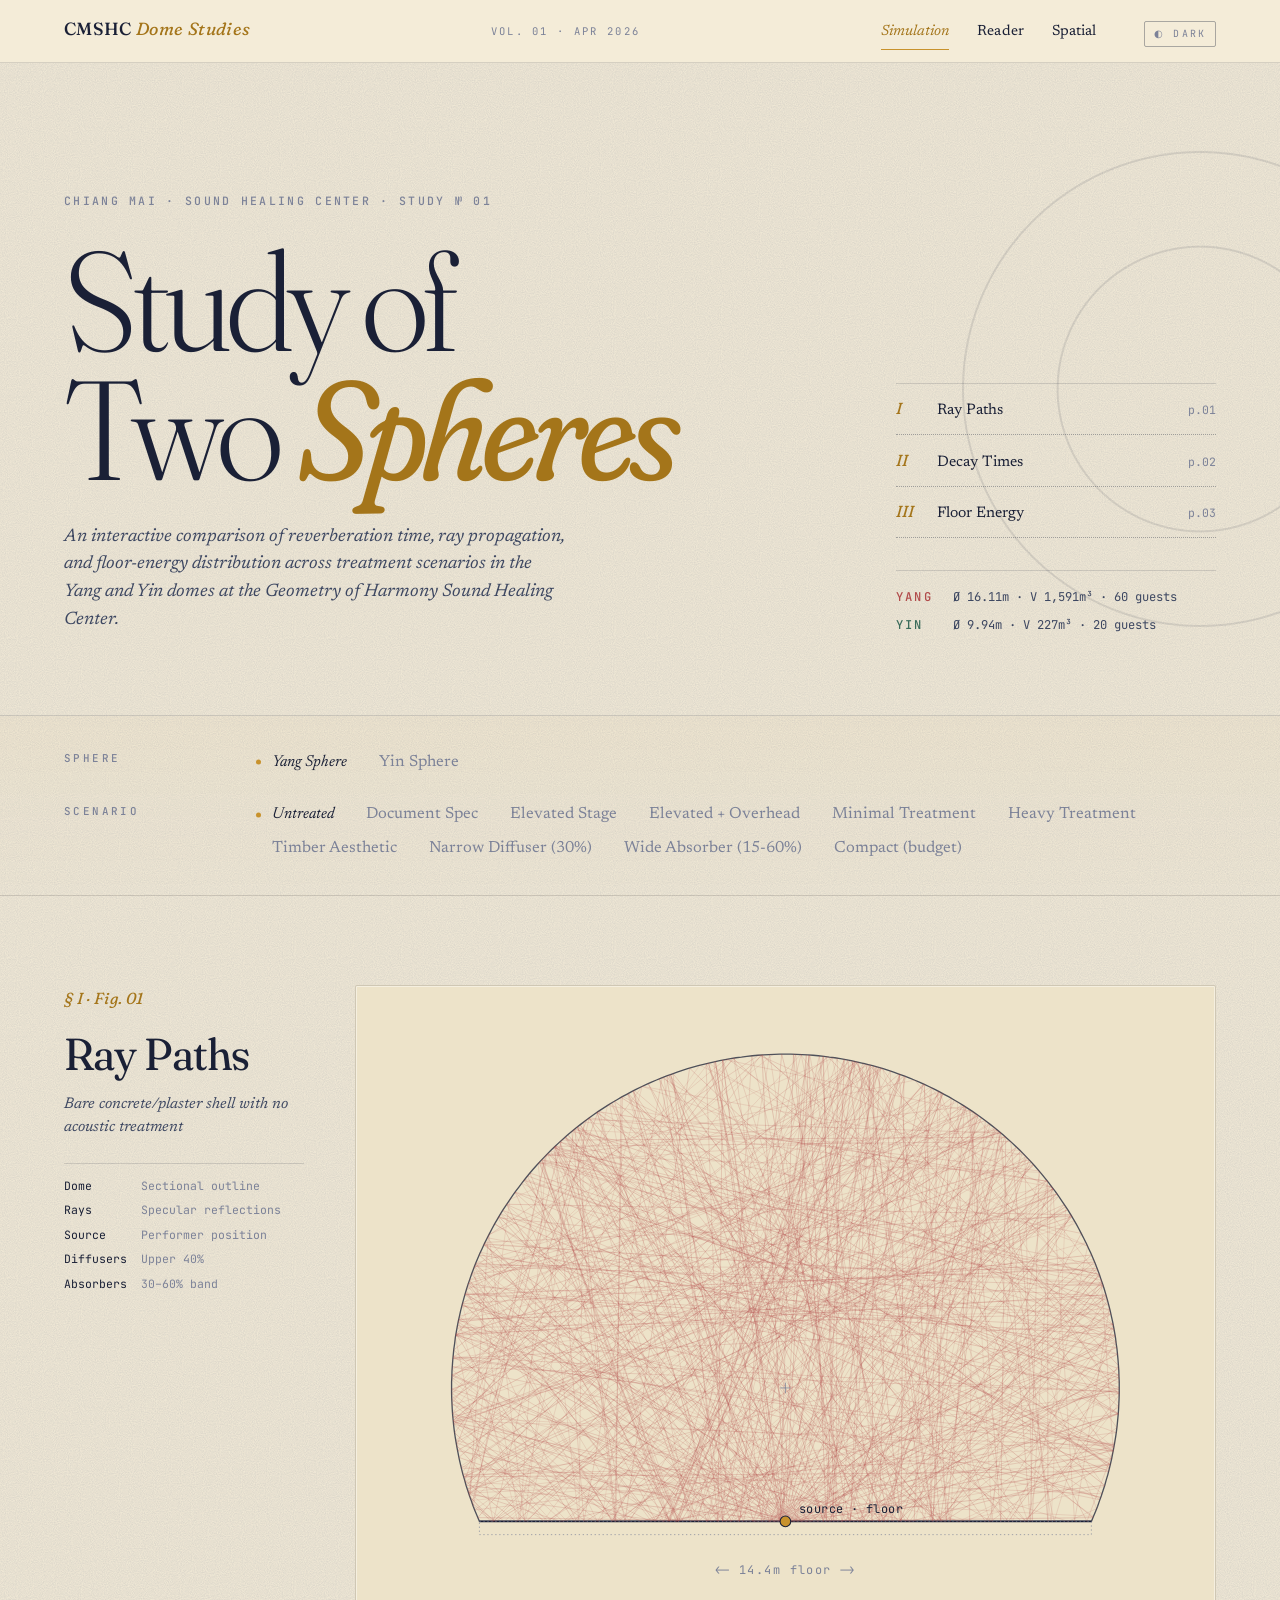
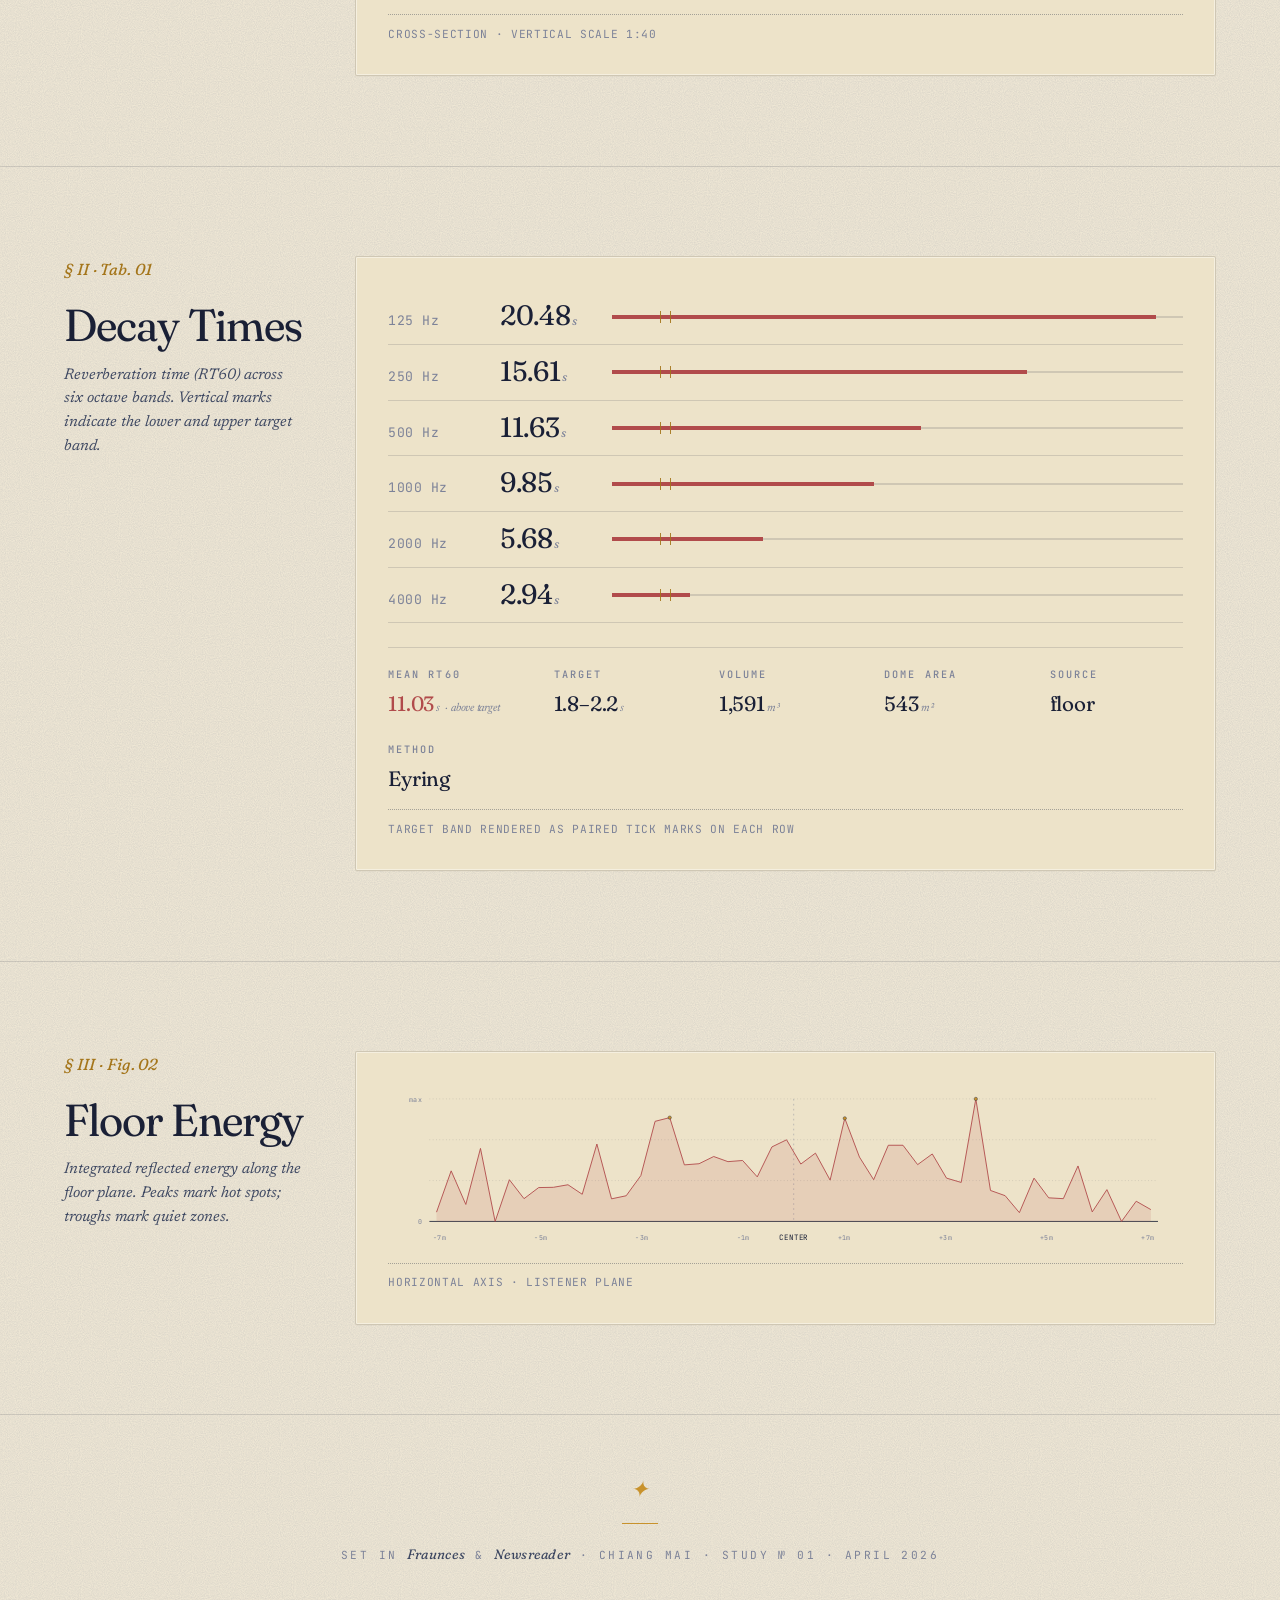
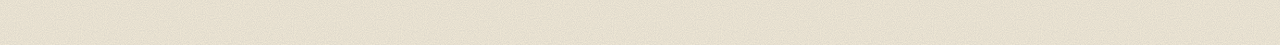
==== commit 36d59861: "Add dark theme with paper/midnight toggle - New [data-theme="dark"] override block: deep plum-ink bg" ====
--- a/index.html
+++ b/index.html
@@ -5,6 +5,7 @@
 <meta name="viewport" content="width=device-width, initial-scale=1.0">
 <title>Dome Study — CMSHC Acoustic Simulation</title>
 <link rel="stylesheet" href="styles.css">
+<script>try{var t=localStorage.getItem('cmshc-theme');if(t)document.documentElement.setAttribute('data-theme',t);}catch(e){}</script>
 </head>
 <body>
 
@@ -16,6 +17,7 @@
       <a href="index.html" class="is-active">Simulation</a>
       <a href="learn.html">Reader</a>
       <a href="viewer3d.html">Spatial</a>
+      <button class="theme-toggle" id="theme-toggle" aria-label="Toggle theme"><span class="theme-toggle__sun">◐ Dark</span><span class="theme-toggle__moon">◑ Light</span></button>
     </nav>
   </div>
 </header>
@@ -114,6 +116,21 @@
 let currentRoom = Object.keys(DATA)[0];
 let currentScenario = Object.keys(DATA[currentRoom].scenarios)[0];
 
+function themeVar(name) {
+  return getComputedStyle(document.documentElement).getPropertyValue(name).trim();
+}
+function palette() {
+  return {
+    INK: themeVar('--ink'),
+    INK_MUTE: themeVar('--ink-mute'),
+    OCHRE: themeVar('--ochre'),
+    OCHRE_DEEP: themeVar('--ochre-deep'),
+    YANG: themeVar('--yang'),
+    YIN: themeVar('--yin'),
+    RULE: themeVar('--rule-strong'),
+  };
+}
+
 function init() {
   // Room buttons
   const roomBtns = document.getElementById('room-btns');
@@ -169,12 +186,7 @@
   function tx(x) { return cx + x * scale; }
   function ty(y) { return floorY - y * scale; }
 
-  const INK = '#1a2036';
-  const INK_MUTE = '#7c8298';
-  const OCHRE = '#c8922c';
-  const OCHRE_DEEP = '#a4751a';
-  const YANG = '#b14b4b';
-  const YIN = '#3a6b5a';
+  const { INK, INK_MUTE, OCHRE, OCHRE_DEEP, YANG, YIN } = palette();
   const MONO = "'JetBrains Mono', ui-monospace, Menlo, monospace";
 
   let svg = `<svg width="100%" viewBox="0 0 ${W} ${H}" preserveAspectRatio="xMidYMid meet" font-family="${MONO}">`;
@@ -318,13 +330,7 @@
   function bx(x) { return padL + (x + room.floor_radius) * scaleX; }
   function ey(e) { return H - padB - e * scaleEn; }
 
-  const INK = '#1a2036';
-  const INK_MUTE = '#7c8298';
-  const OCHRE = '#c8922c';
-  const OCHRE_DEEP = '#a4751a';
-  const YANG = '#b14b4b';
-  const YIN = '#3a6b5a';
-  const RULE = 'rgba(26, 32, 54, 0.18)';
+  const { INK, INK_MUTE, OCHRE, OCHRE_DEEP, YANG, YIN, RULE } = palette();
   const MONO = "'JetBrains Mono', ui-monospace, Menlo, monospace";
 
   let svg = `<svg width="100%" viewBox="0 0 ${W} ${H}" preserveAspectRatio="none" font-family="${MONO}">`;
@@ -348,7 +354,7 @@
 
   // Energy curve
   const stroke = scenario.source_height > 0.1 ? YIN : YANG;
-  const fill = scenario.source_height > 0.1 ? 'rgba(58, 107, 90, 0.12)' : 'rgba(177, 75, 75, 0.12)';
+  const fill = stroke + '22';
   let pathD = `M ${bx(bins[0]).toFixed(1)} ${ey(energy[0]).toFixed(1)}`;
   for (let i = 1; i < bins.length; i++) {
     pathD += ` L ${bx(bins[i]).toFixed(1)} ${ey(energy[i]).toFixed(1)}`;
@@ -400,6 +406,13 @@
 }
 
 init();
+
+document.getElementById('theme-toggle').addEventListener('click', () => {
+  const next = document.documentElement.getAttribute('data-theme') === 'dark' ? 'light' : 'dark';
+  document.documentElement.setAttribute('data-theme', next);
+  try { localStorage.setItem('cmshc-theme', next); } catch (e) {}
+  if (typeof update === 'function') update();
+});
 </script>
 </body>
 </html>
--- a/styles.css
+++ b/styles.css
@@ -36,6 +36,47 @@
   --r-md: 4px;
 }
 
+/* ── Dark theme (midnight paper) ────────────────────────────────── */
+
+[data-theme="dark"] {
+  --paper:       #141321;
+  --paper-soft:  #1a1929;
+  --paper-deep:  #0e0d18;
+  --ink:         #f1e6c8;
+  --ink-soft:    #b8aa89;
+  --ink-mute:    #7a7159;
+  --rule:        rgba(241, 230, 200, 0.14);
+  --rule-strong: rgba(241, 230, 200, 0.34);
+
+  --ochre:       #e8b455;
+  --ochre-deep:  #f3cb6e;
+  --yang:        #e06a6a;
+  --yin:         #6dbca0;
+}
+
+[data-theme="dark"] body {
+  background-image: url("data:image/svg+xml;utf8,<svg xmlns='http://www.w3.org/2000/svg' width='320' height='320'><filter id='n'><feTurbulence type='fractalNoise' baseFrequency='0.92' numOctaves='2' seed='5'/><feColorMatrix values='0 0 0 0 0.95 0 0 0 0 0.88 0 0 0 0 0.72 0 0 0 0.06 0'/></filter><rect width='100%' height='100%' filter='url(%23n)'/></svg>");
+}
+
+[data-theme="dark"] ::selection { background: var(--ochre); color: var(--paper-deep); }
+
+/* Remap inline-SVG presentation colors (learn.html diagrams) to dark palette. */
+[data-theme="dark"] svg [stroke="#7c8298"],
+[data-theme="dark"] svg [fill="#7c8298"]   { stroke: var(--ink-mute); fill: var(--ink-mute); }
+[data-theme="dark"] svg [stroke="#1a2036"],
+[data-theme="dark"] svg [fill="#1a2036"]   { stroke: var(--ink); fill: var(--ink); }
+[data-theme="dark"] svg [stroke="#c8922c"],
+[data-theme="dark"] svg [fill="#c8922c"]   { stroke: var(--ochre); fill: var(--ochre); }
+[data-theme="dark"] svg [stroke="#a4751a"],
+[data-theme="dark"] svg [fill="#a4751a"]   { stroke: var(--ochre-deep); fill: var(--ochre-deep); }
+[data-theme="dark"] svg [stroke="#b14b4b"],
+[data-theme="dark"] svg [fill="#b14b4b"]   { stroke: var(--yang); fill: var(--yang); }
+[data-theme="dark"] svg [stroke="#3a6b5a"],
+[data-theme="dark"] svg [fill="#3a6b5a"]   { stroke: var(--yin); fill: var(--yin); }
+[data-theme="dark"] svg [fill="#ede3c9"]   { fill: var(--paper-soft); }
+[data-theme="dark"] svg [fill="#f4ecd8"]   { fill: var(--paper); }
+[data-theme="dark"] svg text                { fill: var(--ink); }
+
 /* ── Reset ───────────────────────────────────────────────────────── */
 
 *, *::before, *::after { box-sizing: border-box; margin: 0; padding: 0; }
@@ -142,6 +183,30 @@
   justify-self: end;
   align-items: baseline;
 }
+
+.theme-toggle {
+  margin-left: 1.25rem;
+  padding: 0.25rem 0.55rem;
+  font-family: var(--font-mono);
+  font-size: 0.62rem;
+  letter-spacing: 0.22em;
+  text-transform: uppercase;
+  color: var(--ink-mute);
+  border: 1px solid var(--rule-strong);
+  border-radius: var(--r-sm);
+  transition: color 0.2s, border-color 0.2s;
+  align-self: center;
+}
+
+.theme-toggle:hover {
+  color: var(--ochre-deep);
+  border-color: var(--ochre);
+}
+
+.theme-toggle__sun { display: inline; }
+.theme-toggle__moon { display: none; }
+[data-theme="dark"] .theme-toggle__sun { display: none; }
+[data-theme="dark"] .theme-toggle__moon { display: inline; }
 
 .masthead__nav a {
   color: var(--ink);
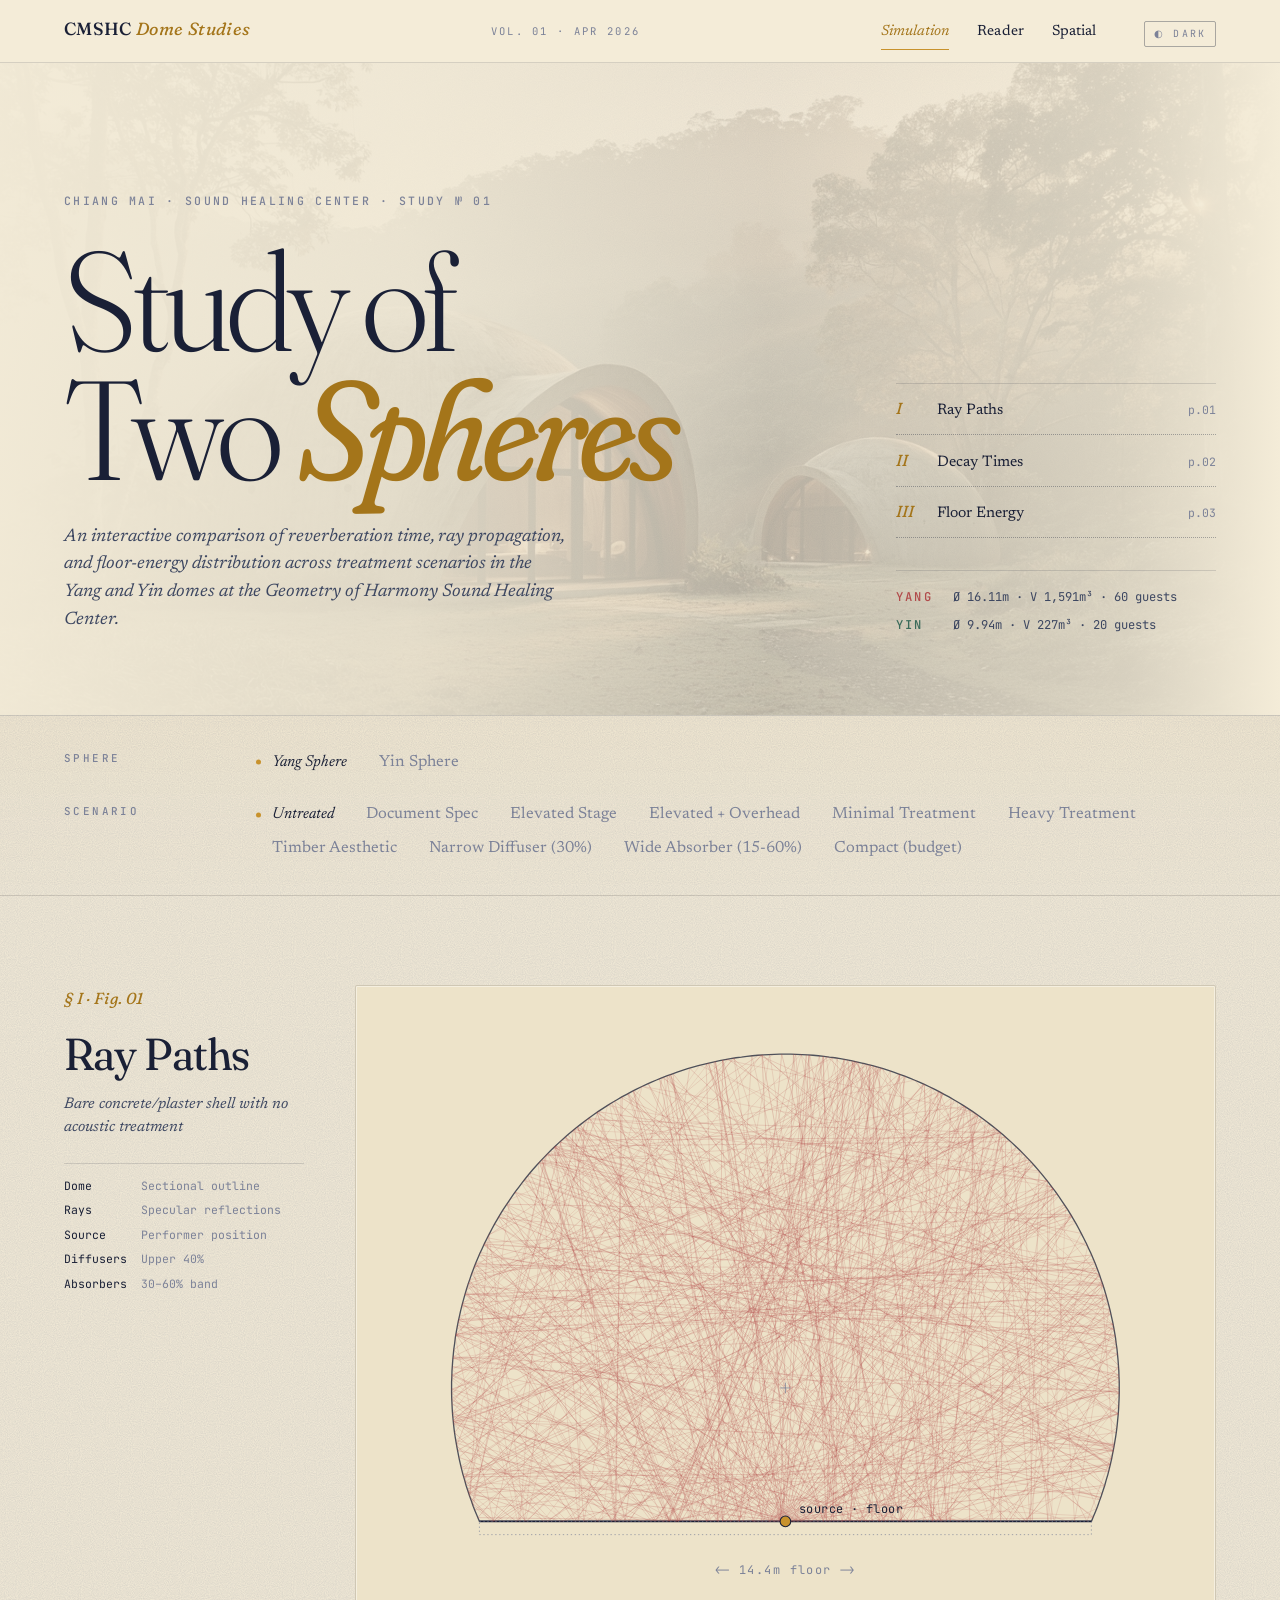
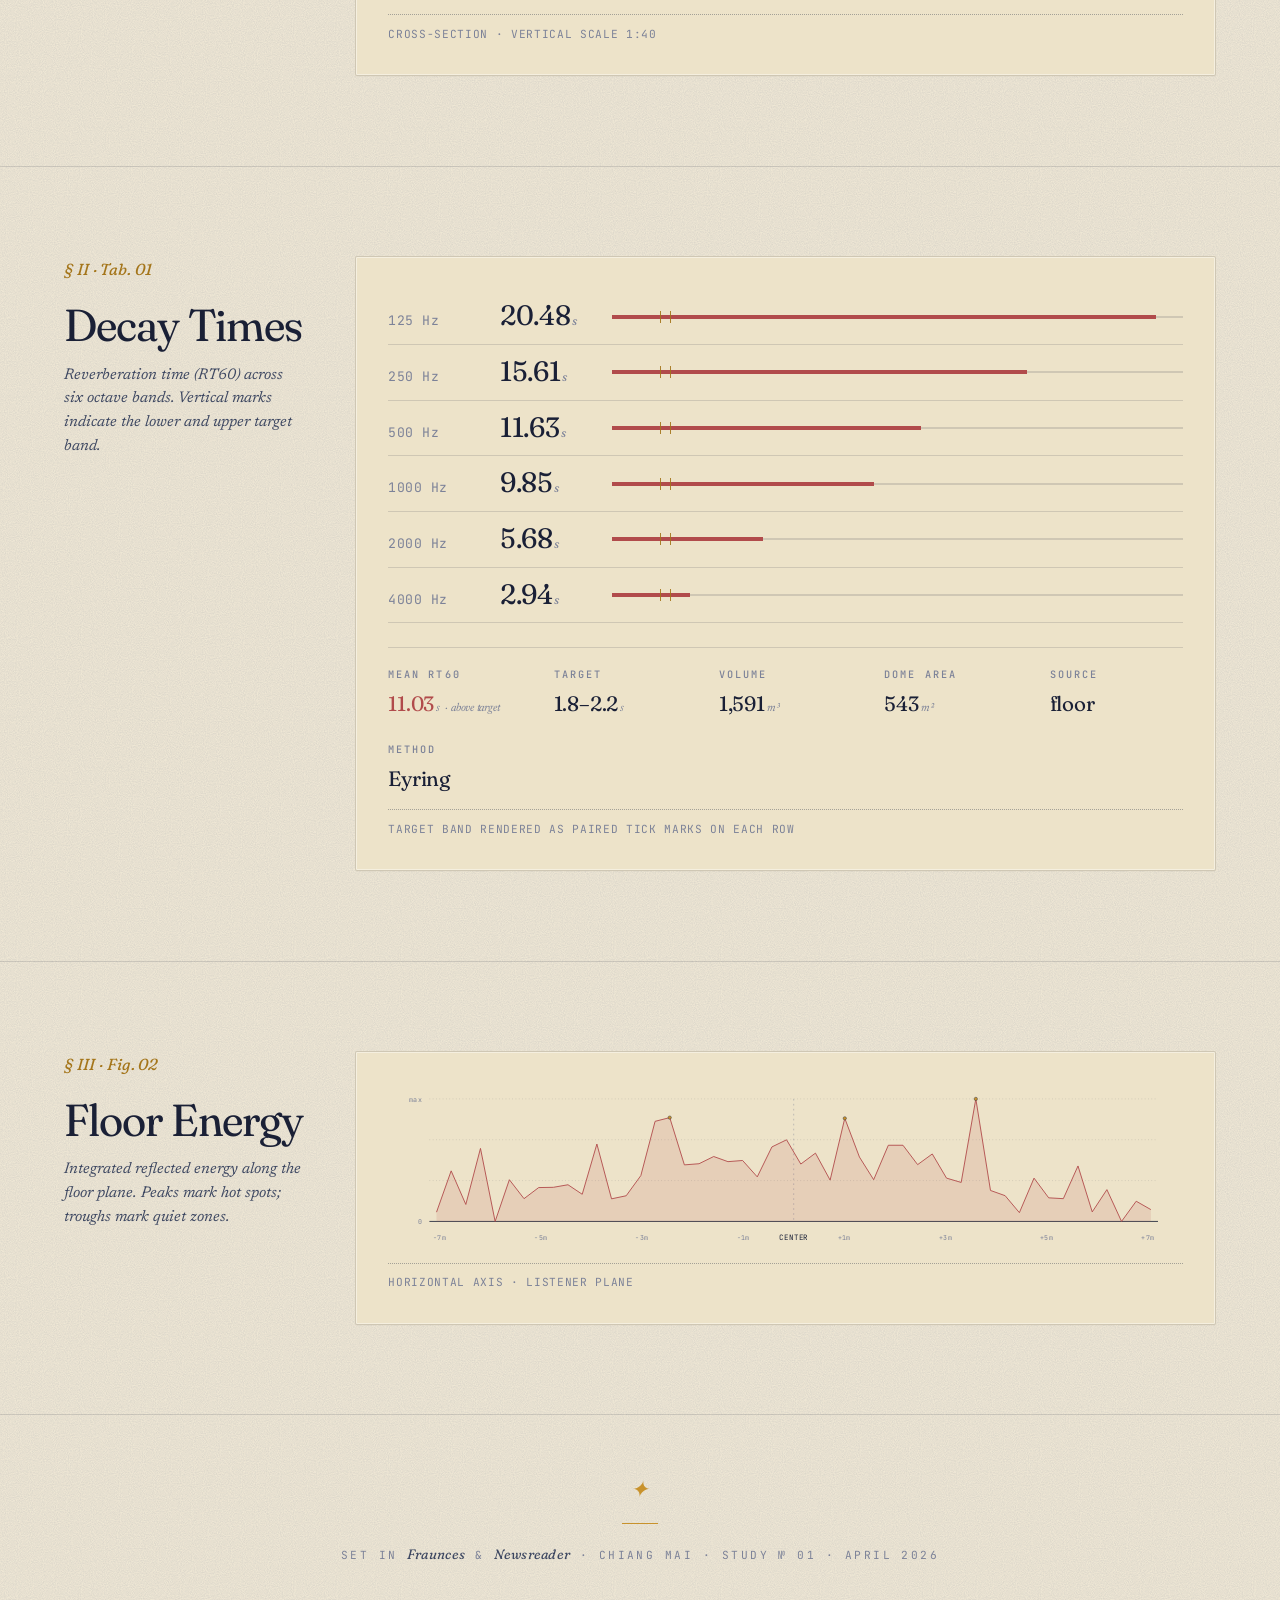
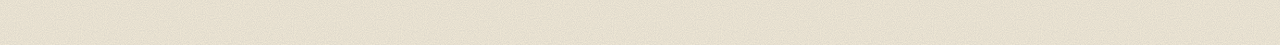
==== commit 43960528: "Add Midjourney hero imagery + SVG diagram readability fixes - Hero backdrop on index.html (twin dome" ====
--- a/index.html
+++ b/index.html
@@ -23,6 +23,7 @@
 </header>
 
 <section class="hero">
+  <img class="hero__backdrop" src="img/hero-domes.jpg" alt="" aria-hidden="true">
   <div class="hero__grid">
     <div>
       <p class="eyebrow hero__eyebrow">Chiang Mai · Sound Healing Center · Study № 01</p>
--- a/styles.css
+++ b/styles.css
@@ -60,22 +60,24 @@
 
 [data-theme="dark"] ::selection { background: var(--ochre); color: var(--paper-deep); }
 
-/* Remap inline-SVG presentation colors (learn.html diagrams) to dark palette. */
-[data-theme="dark"] svg [stroke="#7c8298"],
-[data-theme="dark"] svg [fill="#7c8298"]   { stroke: var(--ink-mute); fill: var(--ink-mute); }
-[data-theme="dark"] svg [stroke="#1a2036"],
-[data-theme="dark"] svg [fill="#1a2036"]   { stroke: var(--ink); fill: var(--ink); }
-[data-theme="dark"] svg [stroke="#c8922c"],
-[data-theme="dark"] svg [fill="#c8922c"]   { stroke: var(--ochre); fill: var(--ochre); }
-[data-theme="dark"] svg [stroke="#a4751a"],
-[data-theme="dark"] svg [fill="#a4751a"]   { stroke: var(--ochre-deep); fill: var(--ochre-deep); }
-[data-theme="dark"] svg [stroke="#b14b4b"],
-[data-theme="dark"] svg [fill="#b14b4b"]   { stroke: var(--yang); fill: var(--yang); }
-[data-theme="dark"] svg [stroke="#3a6b5a"],
-[data-theme="dark"] svg [fill="#3a6b5a"]   { stroke: var(--yin); fill: var(--yin); }
+/* Remap inline-SVG presentation colors (learn.html diagrams) to dark palette.
+   Fill and stroke must be split — a path with fill="none" stroke="X" must NOT
+   have its fill overridden, or hollow curves render as filled blobs. */
+[data-theme="dark"] svg [stroke="#7c8298"] { stroke: var(--ink-mute); }
+[data-theme="dark"] svg [fill="#7c8298"]   { fill: var(--ink-mute); }
+[data-theme="dark"] svg [stroke="#1a2036"] { stroke: var(--ink); }
+[data-theme="dark"] svg [fill="#1a2036"]   { fill: var(--ink); }
+[data-theme="dark"] svg [stroke="#c8922c"] { stroke: var(--ochre); }
+[data-theme="dark"] svg [fill="#c8922c"]   { fill: var(--ochre); }
+[data-theme="dark"] svg [stroke="#a4751a"] { stroke: var(--ochre-deep); }
+[data-theme="dark"] svg [fill="#a4751a"]   { fill: var(--ochre-deep); }
+[data-theme="dark"] svg [stroke="#b14b4b"] { stroke: var(--yang); }
+[data-theme="dark"] svg [fill="#b14b4b"]   { fill: var(--yang); }
+[data-theme="dark"] svg [stroke="#3a6b5a"] { stroke: var(--yin); }
+[data-theme="dark"] svg [fill="#3a6b5a"]   { fill: var(--yin); }
 [data-theme="dark"] svg [fill="#ede3c9"]   { fill: var(--paper-soft); }
 [data-theme="dark"] svg [fill="#f4ecd8"]   { fill: var(--paper); }
-[data-theme="dark"] svg text                { fill: var(--ink); }
+[data-theme="dark"] svg text               { fill: var(--ink); }
 
 /* ── Reset ───────────────────────────────────────────────────────── */
 
@@ -247,25 +249,54 @@
   padding: clamp(4rem, 10vw, 8rem) 0 clamp(3rem, 7vw, 5rem);
   position: relative;
   overflow: hidden;
+  isolation: isolate;
+}
+
+.hero__backdrop {
+  position: absolute;
+  inset: 0;
+  width: 100%;
+  height: 100%;
+  object-fit: cover;
+  object-position: 70% 55%;
+  z-index: -2;
+  opacity: 0.42;
+  filter: saturate(0.55) contrast(0.92) sepia(0.12);
 }
 
 .hero::before {
-  /* concentric rings — acoustic echo motif, drawn as a radial gradient for robustness */
+  /* Legibility wash: keeps both the left text column and the right aside readable. */
   content: '';
   position: absolute;
-  top: 50%; right: -14rem;
-  width: 38rem; height: 38rem;
-  transform: translateY(-50%);
-  border-radius: 50%;
+  inset: 0;
+  z-index: -1;
   background:
-    radial-gradient(circle,
-      transparent 0,
-      transparent calc(33% - 1px), var(--rule) 33%, var(--rule) calc(33% + 1px), transparent calc(33% + 2px),
-      transparent calc(55% - 1px), var(--rule) 55%, var(--rule) calc(55% + 1px), transparent calc(55% + 2px),
-      transparent calc(78% - 1px), var(--rule) 78%, var(--rule) calc(78% + 1px), transparent calc(78% + 2px),
-      transparent calc(100% - 1px), var(--rule) 100%);
+    linear-gradient(
+      to right,
+      color-mix(in srgb, var(--paper) 96%, transparent) 0%,
+      color-mix(in srgb, var(--paper) 78%, transparent) 32%,
+      color-mix(in srgb, var(--paper) 36%, transparent) 60%,
+      color-mix(in srgb, var(--paper) 72%, transparent) 88%,
+      var(--paper) 100%
+    );
   pointer-events: none;
-  opacity: 0.8;
+}
+
+[data-theme="dark"] .hero__backdrop {
+  opacity: 0.68;
+  filter: saturate(0.8) brightness(0.82);
+}
+
+[data-theme="dark"] .hero::before {
+  background:
+    linear-gradient(
+      to right,
+      color-mix(in srgb, var(--paper) 94%, transparent) 0%,
+      color-mix(in srgb, var(--paper) 62%, transparent) 32%,
+      color-mix(in srgb, var(--paper) 18%, transparent) 60%,
+      color-mix(in srgb, var(--paper) 55%, transparent) 88%,
+      var(--paper) 100%
+    );
 }
 
 .hero__grid {
@@ -683,7 +714,23 @@
   max-width: var(--page-max);
   margin: 0 auto;
   padding: 0 var(--page-pad);
-}
+  display: grid;
+  grid-template-columns: minmax(0, 1fr) minmax(0, 1.2fr);
+  gap: clamp(2rem, 5vw, 4.5rem);
+  align-items: end;
+}
+
+.reader-hero__plate {
+  width: 100%;
+  aspect-ratio: 16 / 9;
+  object-fit: cover;
+  object-position: center 35%;
+  filter: saturate(0.8) contrast(0.96);
+  border: 1px solid var(--rule-strong);
+  align-self: stretch;
+}
+
+[data-theme="dark"] .reader-hero__plate { filter: saturate(0.7) brightness(0.82); }
 
 .reader-hero__issue {
   display: grid;
@@ -804,6 +851,20 @@
   font-size: 1.12rem;
   line-height: 1.7;
   color: var(--ink);
+}
+
+/* Diagrams bleed beyond the 62ch reading column into the empty right rail,
+   giving SVG text room to render at a legible size. */
+.diagram {
+  margin: 2.5rem 0 2.8rem;
+  margin-right: calc(-220px - clamp(2rem, 4vw, 4rem));
+}
+
+.diagram svg {
+  width: 100%;
+  height: auto;
+  max-width: none;
+  display: block;
 }
 
 .reader__chapter { margin-top: 4rem; }
@@ -1031,6 +1092,18 @@
 
 .viewer__sidenote .section-marker { margin-bottom: 0.2rem; }
 
+.viewer__sidenote-plate {
+  width: 100%;
+  aspect-ratio: 2 / 3;
+  object-fit: cover;
+  object-position: center;
+  filter: saturate(0.85) contrast(0.95);
+  border: 1px solid var(--rule-strong);
+  margin-bottom: 0.25rem;
+}
+
+[data-theme="dark"] .viewer__sidenote-plate { filter: saturate(0.75) brightness(0.82); }
+
 .viewer__title {
   font-family: var(--font-display);
   font-size: clamp(1.8rem, 2.8vw, 2.4rem);
@@ -1184,7 +1257,9 @@
 @media (max-width: 960px) {
   .masthead__grid { grid-template-columns: auto 1fr; gap: 1rem; }
   .masthead__issue { display: none; }
-  .masthead__nav { gap: 1rem; font-size: 0.85rem; }
+  .masthead__nav { gap: 0.75rem; font-size: 0.8rem; flex-wrap: wrap; justify-content: flex-end; }
+  .theme-toggle { margin-left: 0.5rem; padding: 0.2rem 0.4rem; font-size: 0.55rem; }
+  .theme-toggle__sun, .theme-toggle__moon { letter-spacing: 0.15em; }
 
   .hero::before { display: none; }
   .hero__grid { grid-template-columns: 1fr; gap: 2.5rem; }
@@ -1197,7 +1272,22 @@
   .figure__grid { grid-template-columns: 1fr; gap: 2rem; }
   .figure__sidenote { position: static; }
 
-  .reader { grid-template-columns: 1fr; }
+  .reader { grid-template-columns: minmax(0, 1fr); }
+  .reader__body { min-width: 0; }
+  .reader-hero__grid { grid-template-columns: 1fr; gap: 2rem; }
+  .reader-hero__plate { aspect-ratio: 16 / 10; }
+
+  /* Mobile: diagrams stay in-column; SVG keeps intrinsic width and scrolls
+     horizontally inside the container so text remains readable. */
+  .diagram {
+    margin: 2rem 0 2.2rem;
+    overflow-x: auto;
+    -webkit-overflow-scrolling: touch;
+    scrollbar-width: thin;
+    max-width: 100%;
+    width: 100%;
+  }
+  .diagram svg { min-width: 640px; width: 640px; flex: none; }
   .reader__toc,
   .reader__sidenote { position: static; margin-bottom: 1.5rem; }
 
